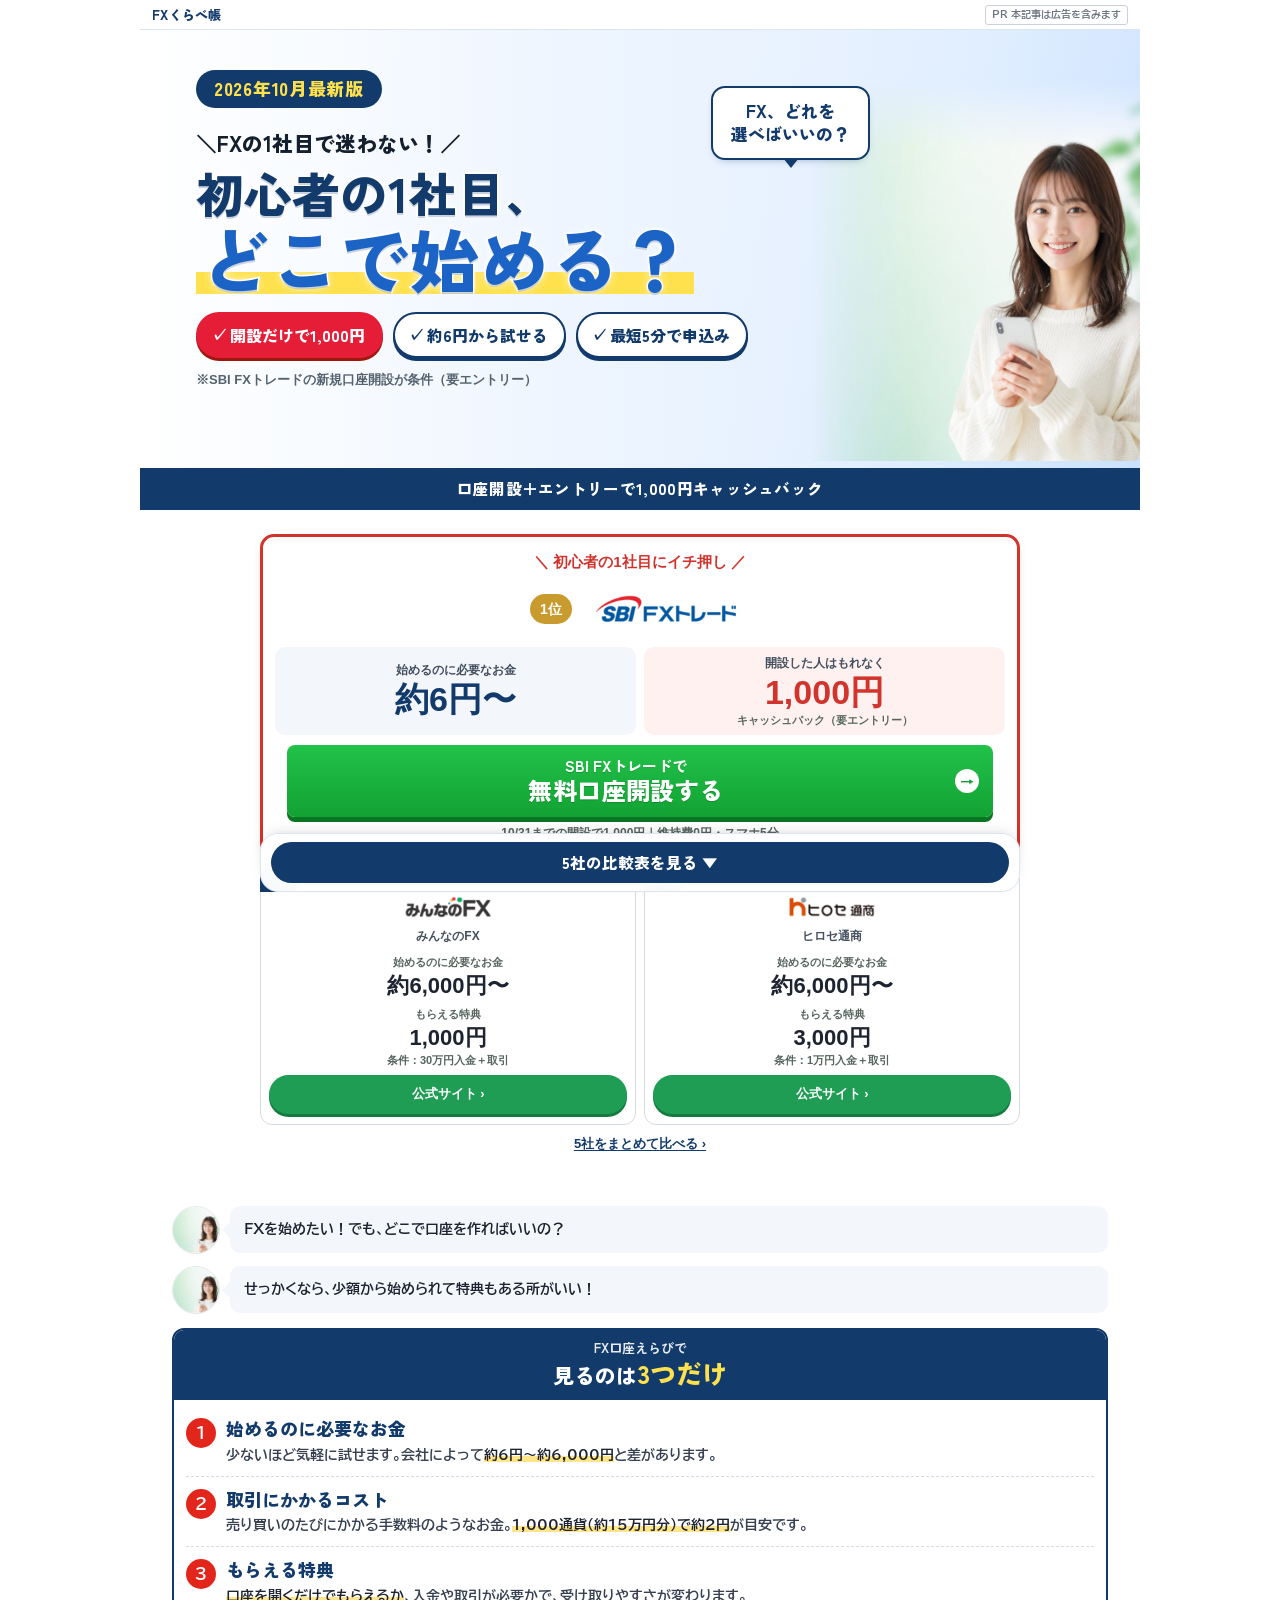
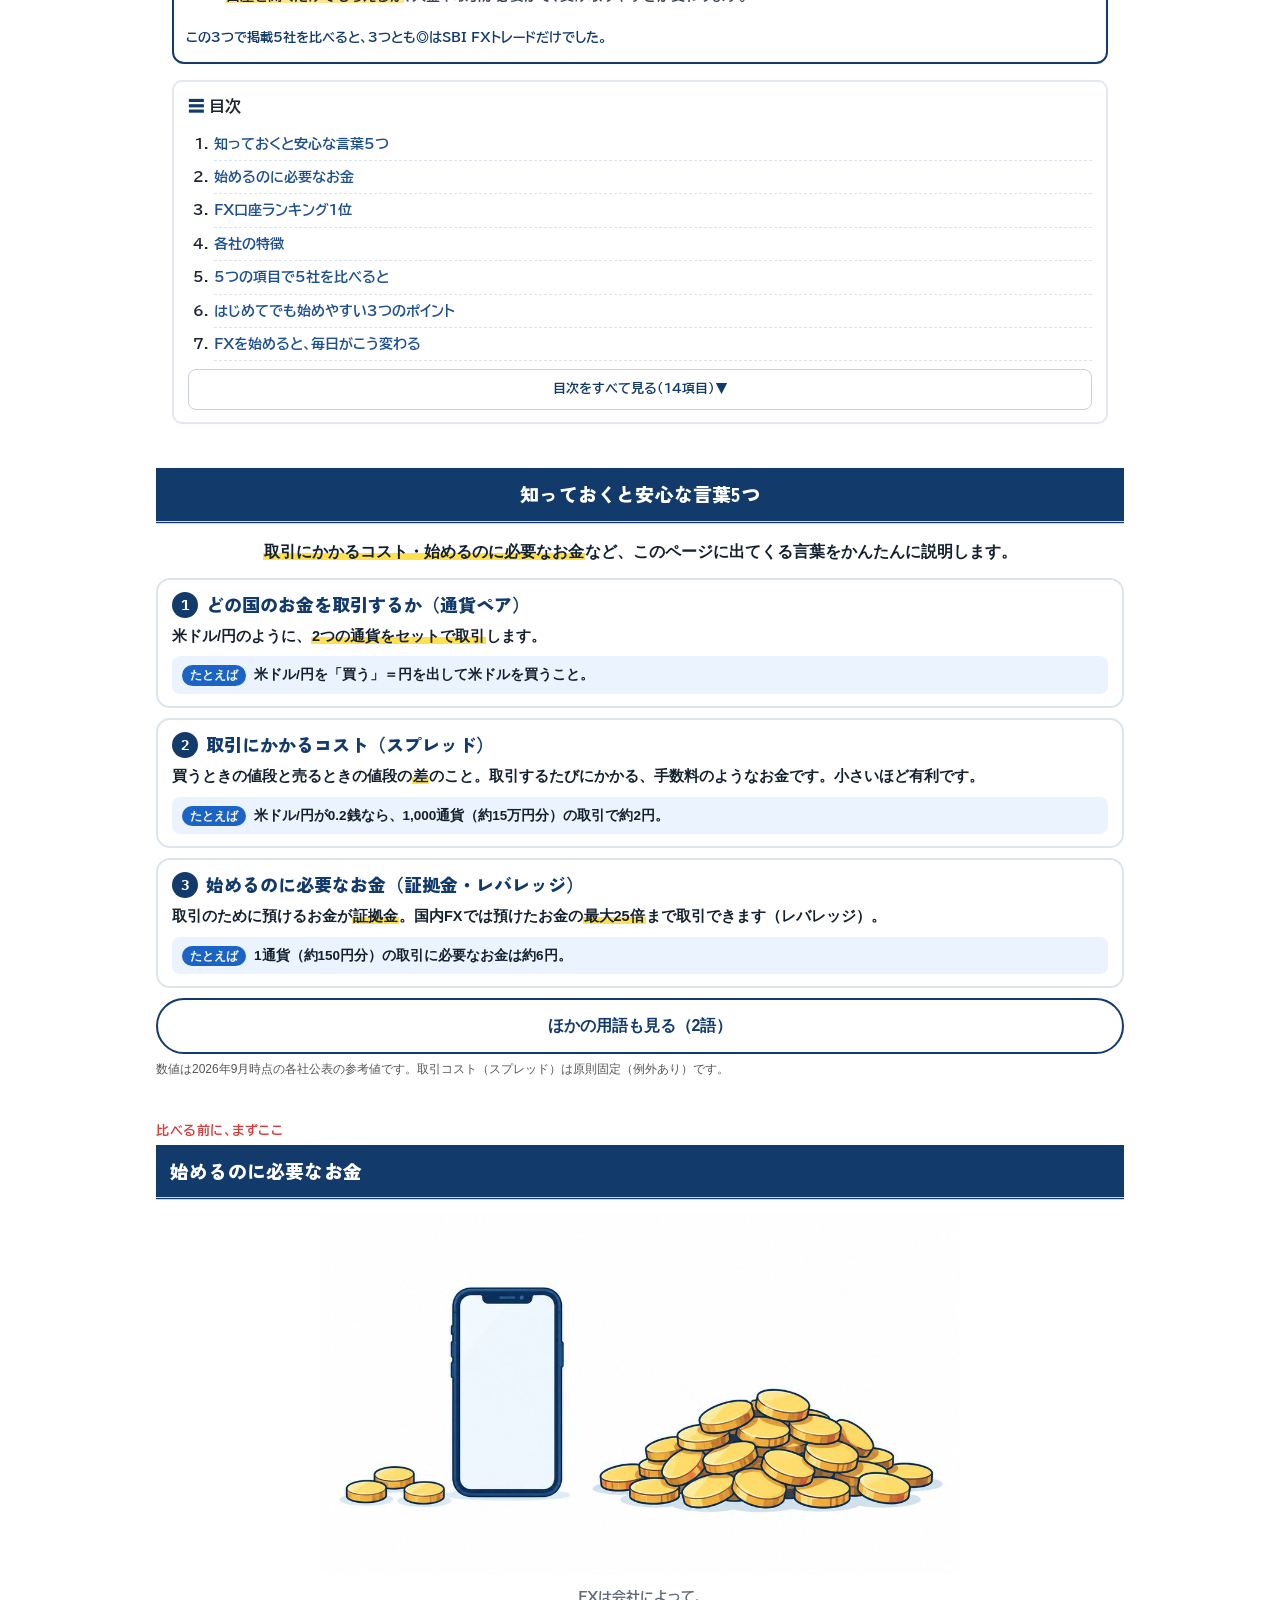
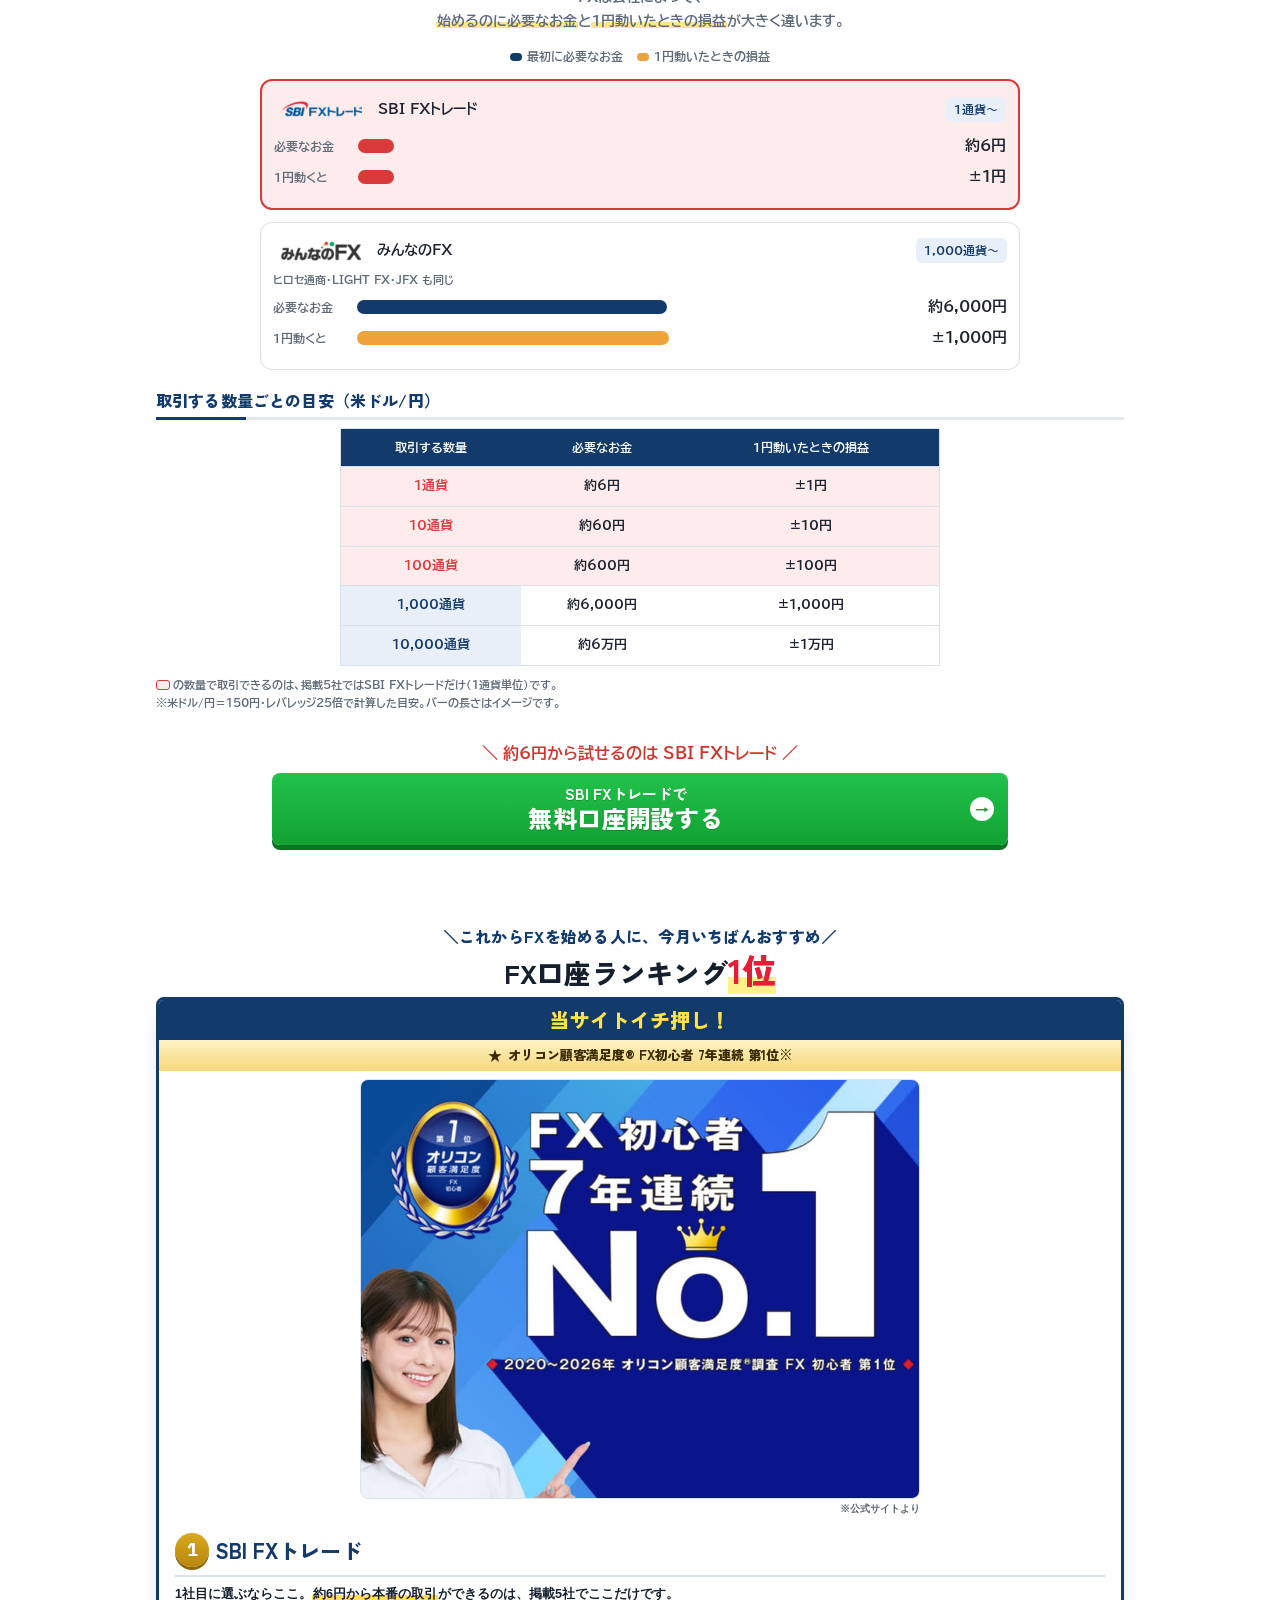
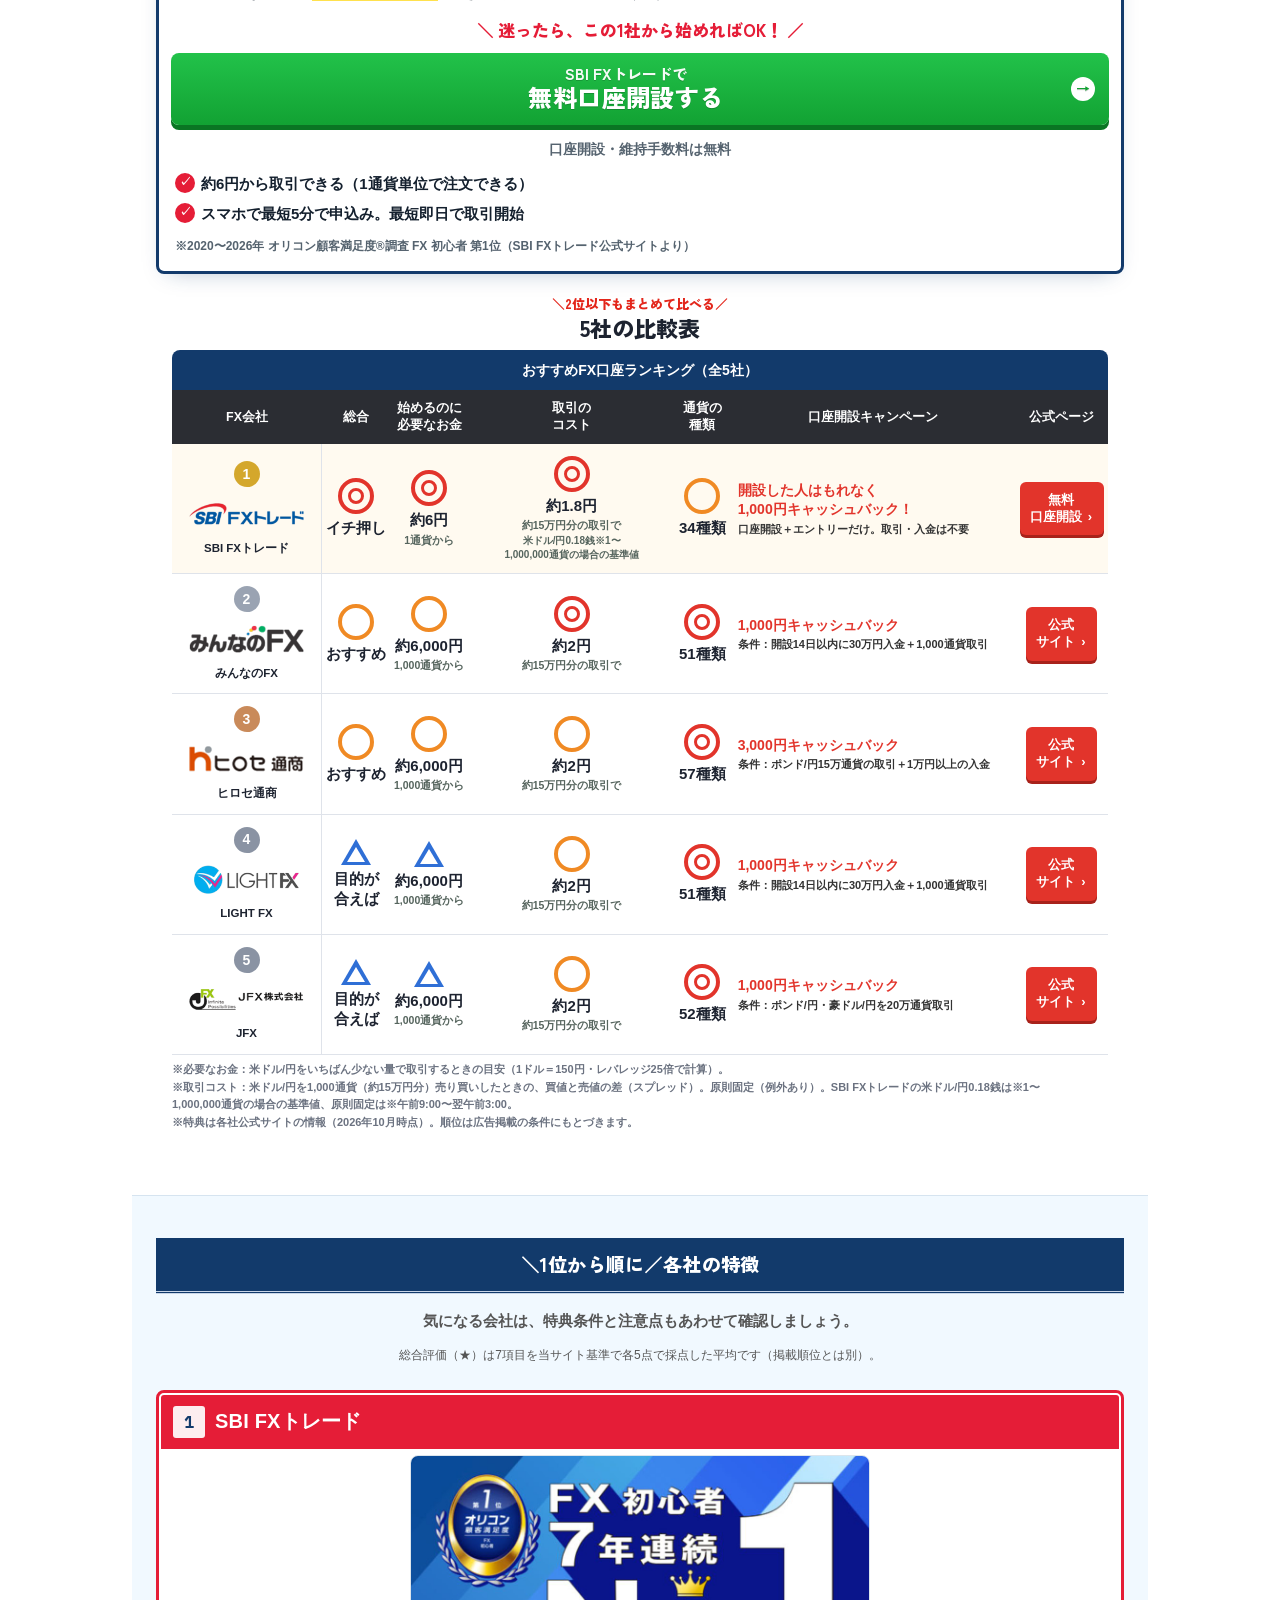
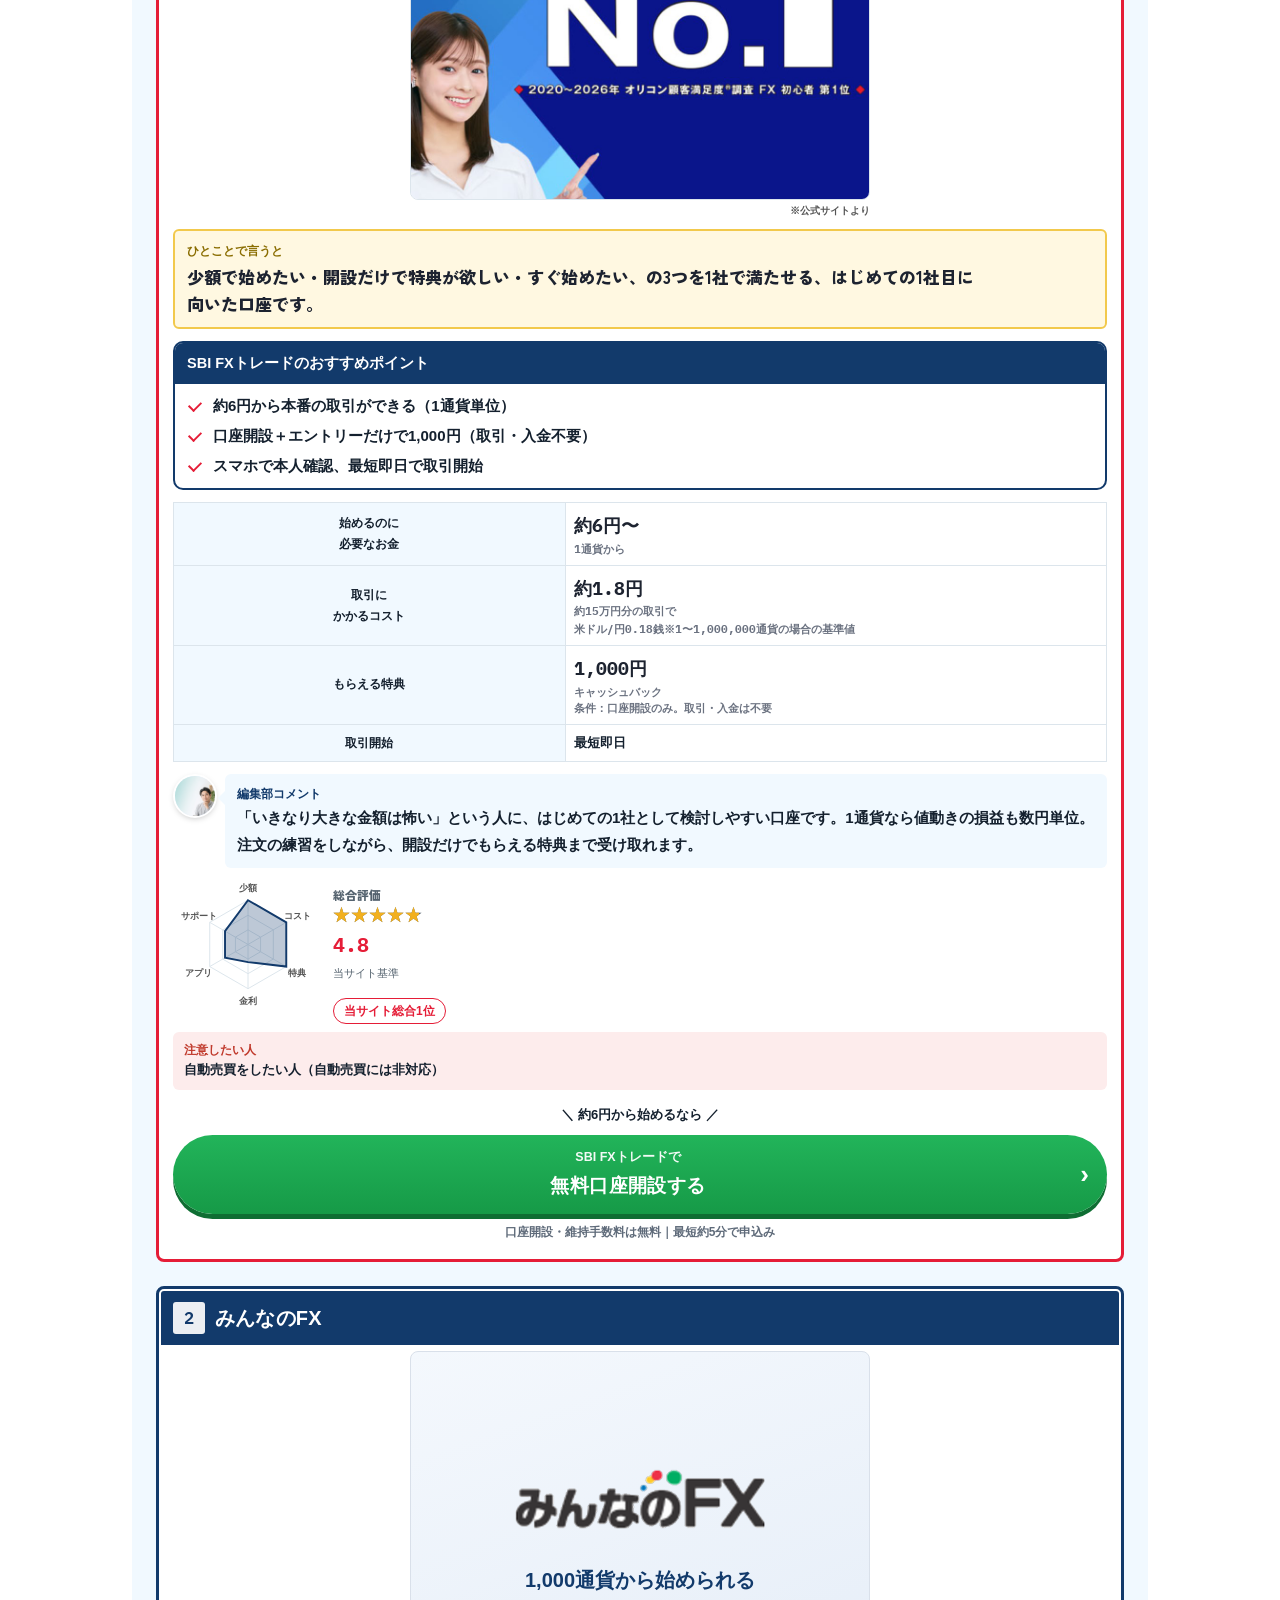
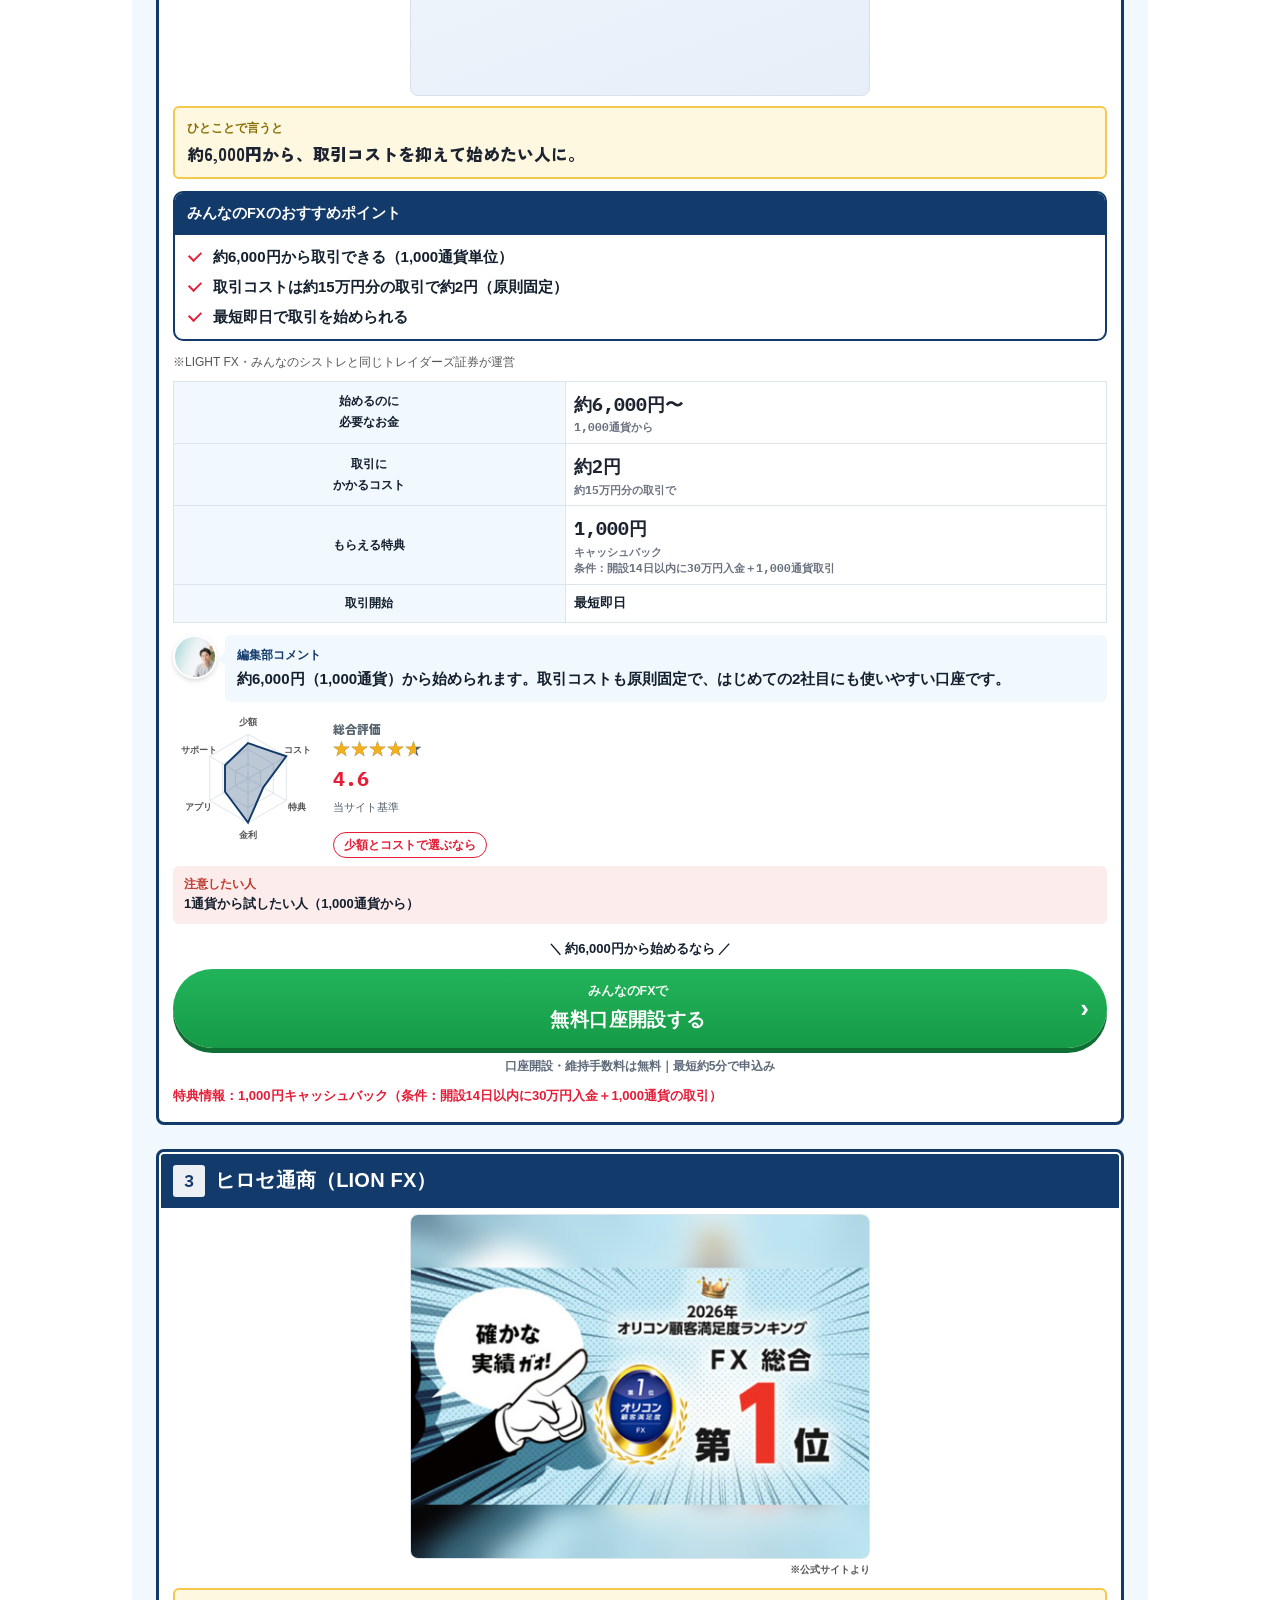
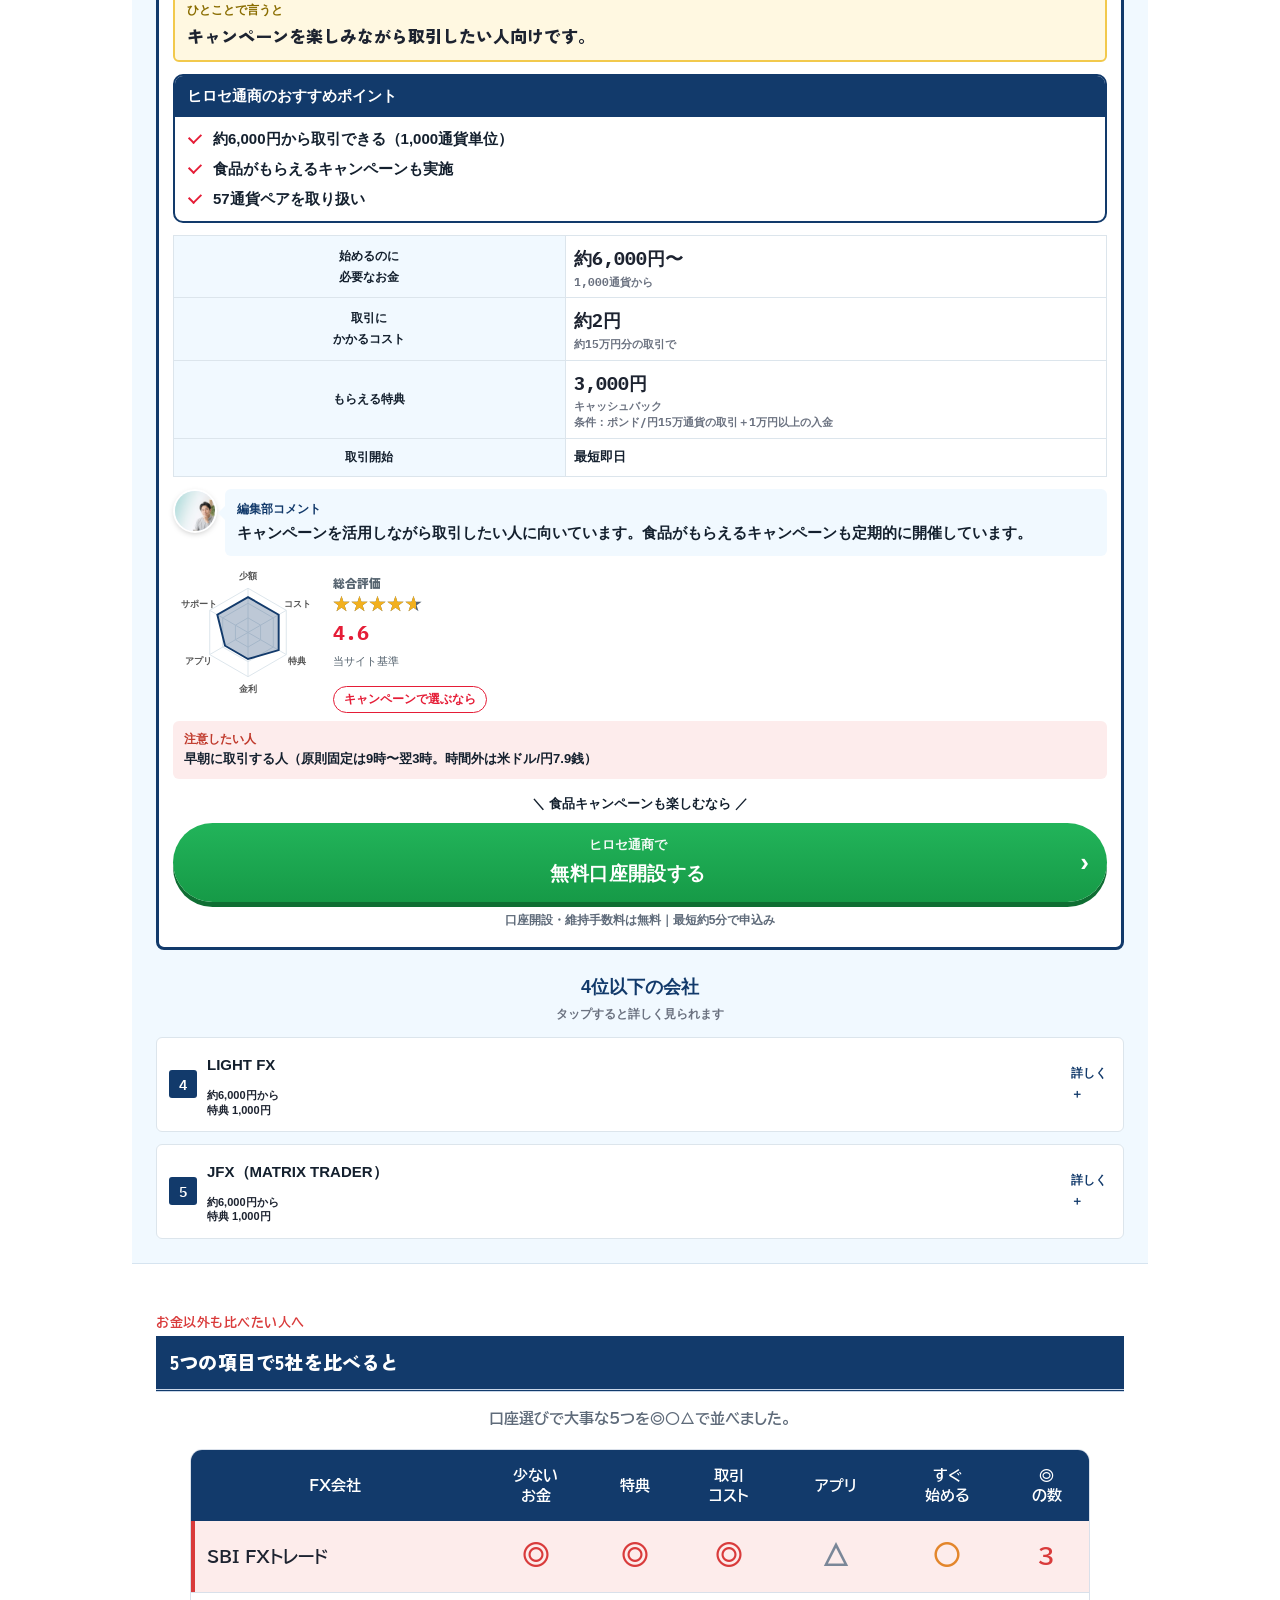
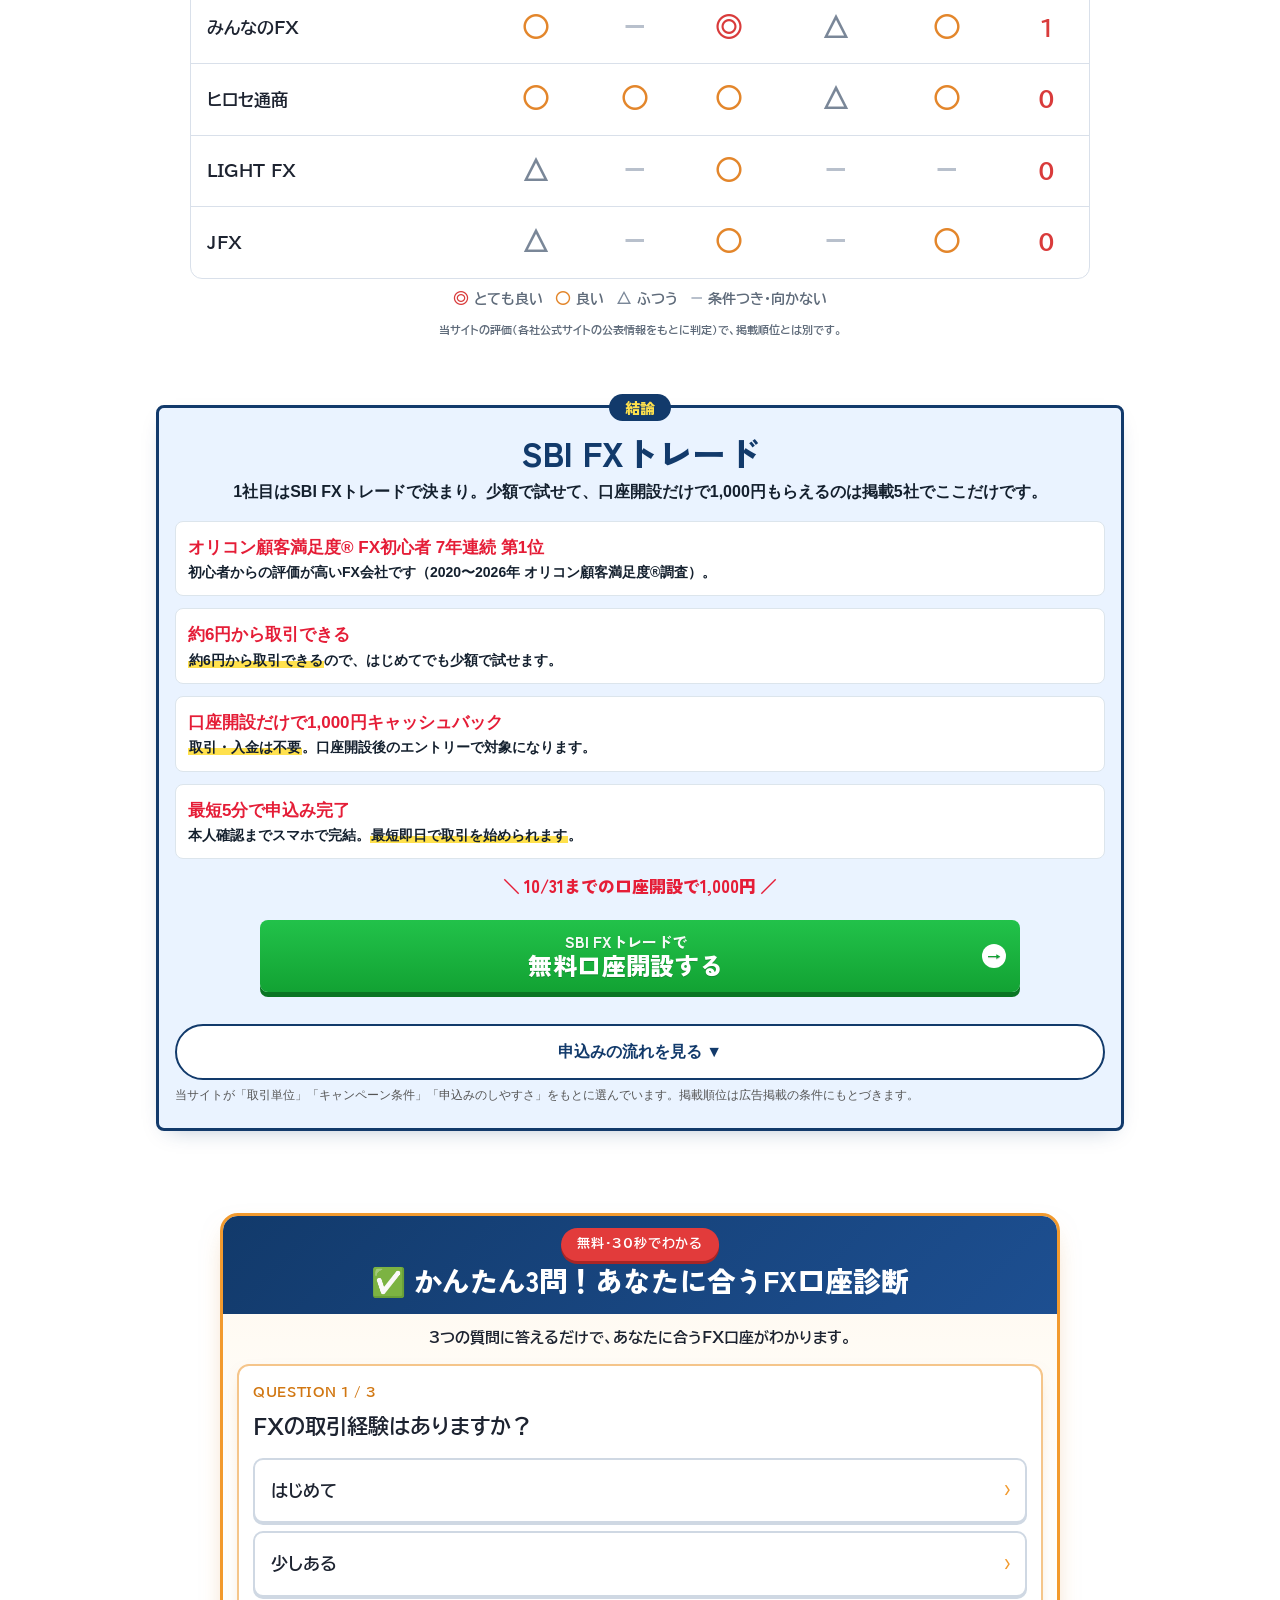
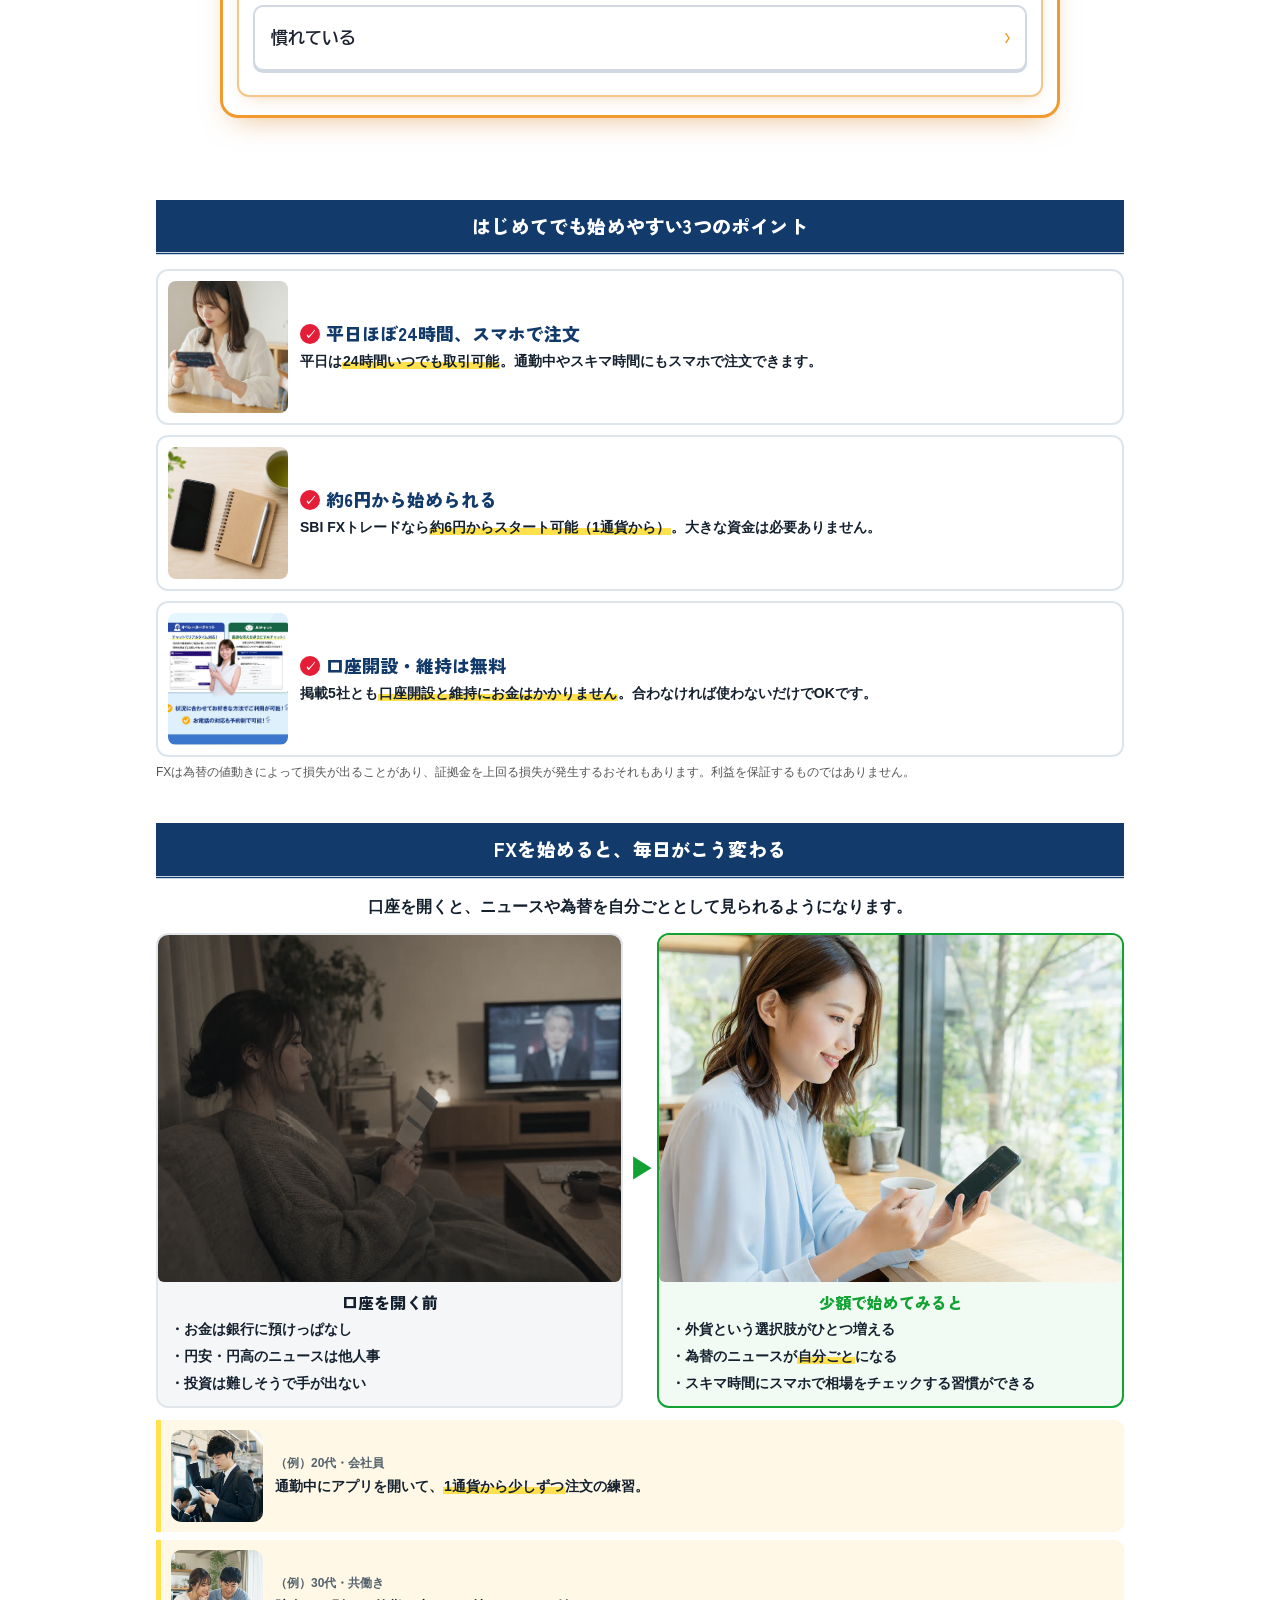
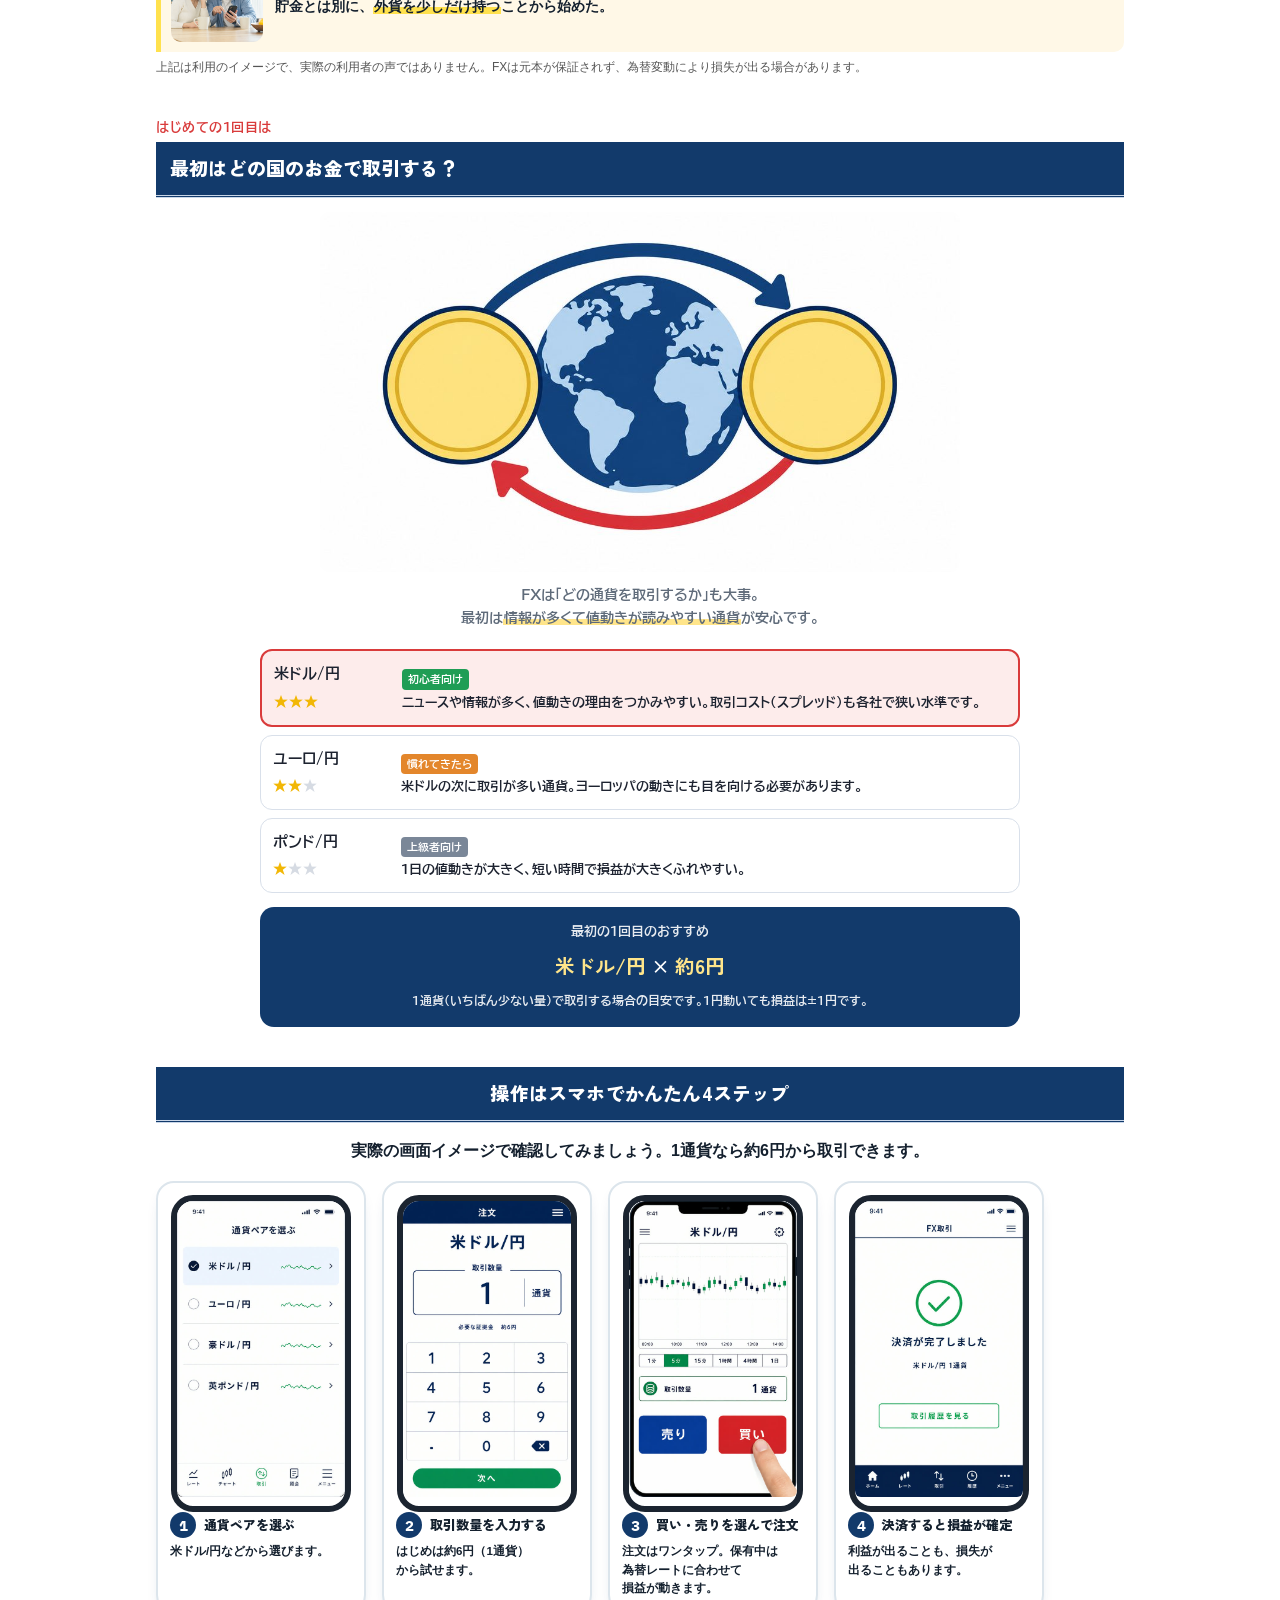
==== r-14252235/index.html @ 83e7b209 "比較表を◎○△＋値・赤い特典見出し・公式サイトボタンの横並びに／ページ下部に「あなたに合ったFX会社を探す」検索を追加 Co-Authored-By: Claude Opus 5.5 <noreply" ====
<!doctype html>
<html lang="ja" data-theme="light"><head>
<!-- Google Tag Manager -->
<script>(function(w,d,s,l,i){w[l]=w[l]||[];w[l].push({'gtm.start':
new Date().getTime(),event:'gtm.js'});var f=d.getElementsByTagName(s)[0],
j=d.createElement(s),dl=l!='dataLayer'?'&l='+l:'';j.async=true;j.src=
'https://www.googletagmanager.com/gtm.js?id='+i+dl;f.parentNode.insertBefore(j,f);
})(window,document,'script','dataLayer','GTM-5BLP3X5V');</script>
<!-- End Google Tag Manager -->

<meta charset="utf-8">
<meta name="color-scheme" content="light">
<meta name="viewport" content="width=device-width,initial-scale=1,viewport-fit=cover">
<meta name="robots" content="noindex,nofollow">
<link rel="canonical" href="https://fx-kurabecho.com/">
<meta property="og:url" content="https://fx-kurabecho.com/">
<meta property="og:type" content="article">
<meta property="og:site_name" content="FXくらべ帳">
<meta property="og:title" content="FX初心者おすすめ口座ランキング｜FXくらべ帳">
<meta property="og:image" content="https://fx-kurabecho.com/img/hero_compare.jpg">

<title>FX口座おすすめ比較｜少額から始めやすい口座を目的別に選ぶ</title>
<meta name="description" content="FX口座を、最小取引単位・スプレッド・もらえる特典・スワップで比較。3つの質問に答えると、合う口座がわかります。">
<link rel="preconnect" href="https://fonts.googleapis.com"><link rel="preconnect" href="https://fonts.gstatic.com" crossorigin>
<link rel="stylesheet" href="https://fonts.googleapis.com/css2?family=BIZ+UDPGothic:wght@400;700&family=Zen+Kaku+Gothic+New:wght@500;700;900&family=IBM+Plex+Mono:wght@500;600&display=swap">
<style>:root{
  --ground:#F3F6F4; --surface:#FFFFFF; --sunk:#E8EEEB;
  --ink:#15201B; --muted:#56655E; --rule:#D3DDD8;
  --accent:#0B6E4F; --accent-ink:#FFFFFF; --accent-soft:#DCEFE7;
  --cta:#F29A2E; --cta-ink:#1E1407; --cta-edge:#D17712;
  --caution:#A9432E; --caution-soft:#F7E6E1;
  --gold:#8A6A12; --gold-soft:#F6EDD2;
  --shadow:0 1px 0 rgba(21,32,27,.06),0 6px 18px -10px rgba(21,32,27,.25);
  --f-display:"Zen Kaku Gothic New","Hiragino Sans","Yu Gothic",sans-serif;
  --f-body:"BIZ UDPGothic","Hiragino Sans","Yu Gothic",Meiryo,sans-serif;
  --f-mono:"IBM Plex Mono",ui-monospace,Menlo,monospace;
}
@media (prefers-color-scheme: dark){
  :root:not([data-theme="light"]){
    --ground:#0E1512; --surface:#16201C; --sunk:#1D2925;
    --ink:#E4ECE8; --muted:#9AAAA3; --rule:#2A3833;
    --accent:#52C49C; --accent-ink:#0E1512; --accent-soft:#183329;
    --cta:#F4A547; --cta-ink:#1E1407; --cta-edge:#C9832C;
    --caution:#E88A72; --caution-soft:#3A221C;
    --gold:#E2C064; --gold-soft:#3A3120;
    --shadow:0 1px 0 rgba(0,0,0,.4),0 8px 20px -12px rgba(0,0,0,.7);
  }
}
:root[data-theme="dark"]{
  --ground:#0E1512; --surface:#16201C; --sunk:#1D2925;
  --ink:#E4ECE8; --muted:#9AAAA3; --rule:#2A3833;
  --accent:#52C49C; --accent-ink:#0E1512; --accent-soft:#183329;
  --cta:#F4A547; --cta-ink:#1E1407; --cta-edge:#C9832C;
  --caution:#E88A72; --caution-soft:#3A221C;
  --gold:#E2C064; --gold-soft:#3A3120;
  --shadow:0 1px 0 rgba(0,0,0,.4),0 8px 20px -12px rgba(0,0,0,.7);
}
/* 比較記事LP：最低限の骨格（レイアウトと可読性だけ。装飾は design.css） */
*{box-sizing:border-box}
html{scroll-behavior:smooth;scroll-padding-top:16px}
body{margin:0;background:var(--ground);color:var(--ink);font-family:var(--f-body);font-size:15px;line-height:1.8;padding:0 16px 96px}
.wrap{max-width:720px;margin-inline:auto}
h1,h2,h3{font-family:var(--f-display);line-height:1.35;margin:0;text-wrap:balance}
p{margin:.4em 0}
a{color:var(--accent)}
:focus-visible{outline:3px solid var(--accent);outline-offset:2px}
.num{font-family:var(--f-mono);font-variant-numeric:tabular-nums}
.fine{font-size:12px;color:var(--muted);line-height:1.6}
.sr{position:absolute;width:1px;height:1px;overflow:hidden;clip:rect(0 0 0 0)}
.sec{margin-top:40px}
.btn{display:flex;justify-content:center;align-items:center;gap:6px;min-height:48px;padding:10px 16px;border-radius:10px;background:var(--cta);color:var(--cta-ink);font-weight:700;text-decoration:none}
.btn.sub{background:var(--surface);color:var(--accent);border:2px solid var(--accent)}
.btn.xs{min-height:36px;padding:4px 10px;font-size:13px;white-space:nowrap}
.chip{min-height:40px;padding:6px 12px;border-radius:999px;border:1px solid var(--rule);background:var(--surface);color:var(--ink);font:inherit;cursor:pointer}
.chip[aria-pressed="true"]{background:var(--accent);color:var(--accent-ink);border-color:var(--accent)}
.chips,.filters,.seg{display:flex;flex-wrap:wrap;gap:8px}
.table-scroll{overflow-x:auto}
.cmp{border-collapse:collapse;min-width:640px;width:100%;font-size:13px}
.cmp th,.cmp td{padding:8px;border-bottom:1px solid var(--rule);text-align:left;vertical-align:top}
.chart{width:100%;height:auto;display:block}
.sticky-cta{position:fixed;left:0;right:0;bottom:0;padding:8px 16px;transform:translateY(110%);transition:transform .2s}
.sticky-cta.on{transform:none}
.result{display:grid;gap:12px}
@media (min-width:640px){.result{grid-template-columns:1fr 1fr}}
/* ---- 骨格：追加ブロック ---- */
img{max-width:100%;height:auto;display:block}
.shot{margin:12px 0}.shot figcaption{font-size:12px;color:var(--muted);margin-top:4px}
.shots{display:grid;gap:12px}
.benefits,.check-list,.reason-list{padding-left:1.2em}
.scenes,.review-list,.apply-steps{display:grid;gap:12px;padding:0;list-style:none}
.sample-badge{display:inline-block;font-size:12px;font-weight:700;color:#fff;background:#c0392b;padding:2px 8px;border-radius:4px}
.deadline b{color:var(--caution)}
/* 追従CTA：ゆらゆら（3.5秒ごとに小さく揺れる） */
.sticky-cta{z-index:30;background:var(--surface)}
.st-note{margin:0 0 4px;text-align:center;font-size:12px;font-weight:700}
@keyframes wobble{0%,72%,100%{transform:rotate(0)}76%{transform:rotate(-2deg) scale(1.02)}80%{transform:rotate(2deg) scale(1.02)}84%{transform:rotate(-1.5deg)}88%{transform:rotate(1deg)}92%{transform:rotate(0)}}
.btn.wobble{animation:wobble 3.5s ease-in-out infinite;transform-origin:center}
@media (prefers-reduced-motion:reduce){.btn.wobble{animation:none}}
/* 離脱防止ポップアップ */
.exit-pop{position:fixed;inset:0;z-index:50;display:grid;place-items:center;padding:16px;background:rgba(0,0,0,.55)}
.exit-pop[hidden]{display:none}
.ep-card{position:relative;max-width:360px;width:100%;background:var(--surface);border-radius:14px;padding:22px 18px 14px;display:grid;gap:10px;text-align:center}
.ep-x{position:absolute;top:6px;right:8px;width:44px;height:44px;border:0;background:none;font-size:22px;color:var(--muted);cursor:pointer}
.ep-close{border:0;background:none;color:var(--muted);text-decoration:underline;min-height:44px;cursor:pointer;font:inherit}
body.pop-open{overflow:hidden}
/* =====================================================================
   FXくらべ帳 比較記事LP デザイン v4（2026-09-18 全面整理）
   コンセプト：為替の取引帳（ledger）。深い緑＝信頼、オレンジ＝行動、
   数字は等幅で桁を揃え、罫線と面の差で情報の強弱をつける。
   ・色はトークン経由のみ（ダークモード対応）
   ・装飾は「1位カード」「結論」「CTA」に集中させ、他は静かに
   ・リスク表示の大きさは compliance.css（最後に読み込み）が担保
   ===================================================================== */

/* ---------- 追加トークン ---------- */
:root{
  --hot:#C8402B; --hot-soft:#FCEBE6; --hot-ink:#FFFFFF;
  --marker:#FFE7A3; --gold-mark:#FFE7A3;
  --band:#F7FAF8; --band-line:#E4EDE8;
  --medal1:#B08A2E; --medal2:#8C9A94; --medal3:#B07A4E;
  --banner-a:#0E7A57; --banner-b:#08452F; --banner-ink:#FFFFFF;
  --sh-sm:0 1px 2px rgba(21,32,27,.06);
  --sh-md:0 2px 4px rgba(21,32,27,.06),0 8px 20px -12px rgba(21,32,27,.28);
  --sh-lg:0 8px 30px -14px rgba(21,32,27,.45);
  --t-xs:11px; --t-sm:12.5px; --t-md:14px; --t-base:15px; --t-lg:17px; --t-xl:20px; --t-2xl:24px; --t-3xl:31px;
  --s1:4px; --s2:8px; --s3:12px; --s4:16px; --s5:24px; --s6:40px;
  --r1:8px; --r2:12px; --r3:16px; --r-pill:999px;
}
@media (prefers-color-scheme: dark){:root:not([data-theme="light"]){
  --hot:#F08268; --hot-soft:#3A221C; --hot-ink:#161616;
  --marker:#6E5714; --gold-mark:#6E5714;
  --band:#131C18; --band-line:#22302B;
  --medal1:#D9B55B; --medal2:#9DACA5; --medal3:#C08A5E;
  --banner-a:#12805C; --banner-b:#072E20;
  --sh-sm:0 1px 2px rgba(0,0,0,.5);
  --sh-md:0 2px 4px rgba(0,0,0,.4),0 8px 20px -12px rgba(0,0,0,.8);
  --sh-lg:0 8px 30px -14px rgba(0,0,0,.9);
}}
:root[data-theme="dark"]{
  --hot:#F08268; --hot-soft:#3A221C; --hot-ink:#161616;
  --marker:#6E5714; --gold-mark:#6E5714;
  --band:#131C18; --band-line:#22302B;
  --medal1:#D9B55B; --medal2:#9DACA5; --medal3:#C08A5E;
  --banner-a:#12805C; --banner-b:#072E20;
}

/* ---------- 土台 ---------- */
body{
  padding-inline:var(--s4);
  background:var(--ground);
  font-size:var(--t-base);
  line-height:1.8;
  -webkit-text-size-adjust:100%;
}
.wrap{max-width:720px}
p{margin:.35em 0}
a{color:var(--accent);text-underline-offset:2px}
button,a{-webkit-tap-highlight-color:transparent}
:focus-visible{outline:3px solid var(--accent);outline-offset:2px;border-radius:4px}
.num{font-family:var(--f-mono);font-variant-numeric:tabular-nums;letter-spacing:-.01em}
.fine{font-size:var(--t-xs);line-height:1.65;color:var(--muted);margin:.5em 0}
.fine.center{text-align:center}
.center{text-align:center}
.sr{position:absolute;width:1px;height:1px;overflow:hidden;clip:rect(0 0 0 0)}
.sec{margin-top:var(--s6);scroll-margin-top:var(--s3)}
img{border-radius:var(--r1)}

/* 見出し */
.sec-h{
  display:flex;align-items:center;gap:var(--s2);
  font-size:var(--t-xl);font-weight:900;line-height:1.4;margin-bottom:var(--s3);
}
.sec-h.center{display:block;text-align:center;font-size:var(--t-xl);line-height:1.5}
.sec-h.center em{font-style:normal;background:linear-gradient(transparent 58%,var(--marker) 58%);padding-inline:2px}
.tag{
  flex:none;font-size:var(--t-xs);font-weight:900;letter-spacing:.04em;
  background:var(--accent);color:var(--accent-ink);border-radius:var(--r1);padding:3px 8px;
}
.sec-lead{margin:0 0 var(--s3);font-size:var(--t-md);color:var(--muted);line-height:1.75}
.sec-lead.center{text-align:center}

/* ---------- ボタン ---------- */
.btn{
  display:flex;align-items:center;justify-content:center;gap:6px;
  min-height:54px;padding:12px var(--s4);border-radius:var(--r2);
  background:linear-gradient(180deg,color-mix(in srgb,var(--cta) 92%,#fff),var(--cta));
  color:var(--cta-ink);font-family:var(--f-display);font-weight:900;font-size:16px;
  text-decoration:none;box-shadow:0 3px 0 var(--cta-edge),var(--sh-sm);
  transition:transform .12s ease,box-shadow .12s ease;
}
.btn:active{transform:translateY(3px);box-shadow:0 0 0 var(--cta-edge)}
.btn .arrow{font-family:var(--f-mono)}
.btn.sub{background:var(--surface);color:var(--accent);border:2px solid var(--accent);box-shadow:none;min-height:46px;font-size:var(--t-md)}
.btn.sm{min-height:44px;font-size:13px;padding-inline:var(--s2)}
.btn.xs{min-height:38px;font-size:12.5px;padding:4px 10px;white-space:nowrap;border-radius:var(--r1);box-shadow:0 2px 0 var(--cta-edge)}
.btn.big{min-height:58px;font-size:17px}
.micro{margin:var(--s3) 0 6px;text-align:center;font-size:13px;font-weight:700}
.cta-block{margin-top:var(--s5);padding:var(--s3);border-radius:var(--r2);background:var(--gold-soft)}
.cta-block .micro{margin-top:0}
.cta-row{margin-top:var(--s3)}
@keyframes wobble{0%,72%,100%{transform:rotate(0)}76%{transform:rotate(-2deg) scale(1.02)}80%{transform:rotate(2deg) scale(1.02)}84%{transform:rotate(-1.4deg)}88%{transform:rotate(.8deg)}92%{transform:rotate(0)}}
.wobble{animation:wobble 3.6s ease-in-out infinite;transform-origin:center}
@media (prefers-reduced-motion:reduce){.wobble{animation:none}.btn{transition:none}}

/* チェックリスト */
.checks,.check-list,.reason-list,.tp-points{list-style:none;margin:var(--s2) 0;padding:0;display:grid;gap:6px}
.checks li,.reason-list li,.tp-points li{position:relative;padding-left:26px;font-size:var(--t-md);line-height:1.6;font-weight:700}
.checks li::before,.reason-list li::before,.tp-points li::before{
  content:"";position:absolute;left:2px;top:.42em;width:10px;height:6px;
  border-left:2.5px solid var(--hot);border-bottom:2.5px solid var(--hot);transform:rotate(-45deg);
}
.tp-points li{font-weight:400;font-size:13px}
.tp-points li::before{border-color:var(--accent)}
.check-list li{
  position:relative;padding:10px 12px 10px 36px;background:var(--surface);
  border:1px solid var(--rule);border-radius:var(--r1);font-size:var(--t-md);font-weight:400;
}
.check-list li::before{content:"";position:absolute;left:14px;top:18px;width:10px;height:6px;border-left:2.5px solid var(--accent);border-bottom:2.5px solid var(--accent);transform:rotate(-45deg)}

/* ---------- ヘッダーとヒーロー ---------- */
.art-head{display:flex;justify-content:space-between;align-items:center;gap:var(--s3);padding:10px 0 8px}
.brand{font-family:var(--f-display);font-size:18px;font-weight:900;color:var(--accent);white-space:nowrap}
.pr-line{display:flex;align-items:center;justify-content:flex-end;gap:6px;color:var(--muted);font-size:var(--t-sm);line-height:1.4;text-align:right}
.pr{display:inline-flex;align-items:center;min-height:20px;padding:0 6px;border:1px solid var(--rule);border-radius:4px;color:var(--muted);font-family:var(--f-mono);font-size:10px;font-weight:600;line-height:1}
.preview-bar{background:var(--gold-soft);color:var(--ink);font-size:var(--t-sm);line-height:1.5;padding:6px var(--s4);margin-inline:calc(var(--s4) * -1);text-align:center}
.preview-bar a{font-weight:700}

.hero-banner{
  margin:var(--s2) calc(var(--s4) * -1) 0;padding:var(--s5) var(--s4) var(--s4);
  color:var(--banner-ink);text-align:center;position:relative;overflow:hidden;isolation:isolate;
  background:
    repeating-linear-gradient(115deg,rgba(255,255,255,.05) 0 2px,transparent 2px 9px),
    radial-gradient(120% 90% at 78% 6%,rgba(255,255,255,.14),transparent 60%),
    linear-gradient(158deg,var(--banner-a),var(--banner-b));
}
.hero-banner::after{content:"";position:absolute;inset:auto -30px -60px auto;width:190px;height:190px;border-radius:50%;background:rgba(255,255,255,.06);z-index:-1}
.hb-ribbon{display:inline-block;margin:0;background:var(--marker);color:#1E1407;font-family:var(--f-display);font-weight:900;font-size:13px;padding:3px 14px;border-radius:var(--r-pill)}
.hb-sub{margin:10px 0 2px;font-weight:700;font-size:var(--t-md)}
.hb-title{margin:0;font-family:var(--f-display);font-weight:900;font-size:var(--t-3xl);line-height:1.22;letter-spacing:.01em;text-shadow:0 2px 0 rgba(0,0,0,.18)}
.hb-badges{list-style:none;margin:var(--s3) 0 0;padding:0;display:flex;justify-content:center;gap:6px;flex-wrap:wrap}
.hb-badges li{font-size:var(--t-sm);font-weight:700;background:rgba(255,255,255,.14);border:1px solid rgba(255,255,255,.34);border-radius:6px;padding:3px 9px}
.hb-badges li::before{content:"☑ "}

.fv{display:grid;gap:10px;padding:var(--s3) 0 var(--s1)}
.fv h1{font-size:23px;font-weight:900;line-height:1.4}
.fv .fv-h{font-size:19px;font-weight:900;line-height:1.45;margin:0}
.fv h1 em,.fv .fv-h em{font-style:normal;background:linear-gradient(transparent 60%,var(--gold-mark) 60%);padding-inline:2px}
.fv .lead{margin:0;font-size:var(--t-md);color:var(--muted);line-height:1.75}
.eyebrow{margin:0;color:var(--accent);font-size:var(--t-sm);font-weight:700}
.byline{display:flex;flex-wrap:wrap;gap:10px;font-size:var(--t-xs);color:var(--muted)}
.lead{font-size:var(--t-md)}
.benefits{list-style:none;margin:0;padding:0;display:flex;flex-wrap:wrap;gap:6px}
.benefits li{font-size:var(--t-sm);font-weight:700;background:var(--accent-soft);color:var(--accent);border-radius:var(--r1);padding:4px 9px}
.more-link{justify-self:center;display:inline-flex;align-items:center;min-height:44px;padding:8px 14px;font-size:13px;font-weight:700;text-decoration:none;border-bottom:2px solid var(--accent-soft)}

/* 数字3つ */
.facts{display:grid;grid-template-columns:repeat(3,minmax(0,1fr));margin:0;border:1px solid var(--rule);border-radius:var(--r1);overflow:hidden;background:var(--surface)}
.facts div{padding:7px 8px;display:grid;gap:1px;min-width:0}
.facts div + div{border-left:1px solid var(--rule)}
.facts dt{font-size:var(--t-xs);color:var(--muted)}
.facts dd{margin:0;font-family:var(--f-mono);font-size:var(--t-base);font-weight:600;font-variant-numeric:tabular-nums;white-space:nowrap;overflow:hidden;text-overflow:ellipsis}
.deadline{display:flex;justify-content:space-between;align-items:center;gap:var(--s2);margin:0;font-size:var(--t-sm);padding:7px 10px;border-radius:var(--r1);background:var(--hot-soft)}
.deadline b{color:var(--hot);font-size:13px}
.deadline b .num{font-size:18px;margin-inline:3px}

/* FV-B：TOP3 */
.top3{list-style:none;margin:2px 0 0;padding:0;display:grid}
.t3{display:grid;gap:7px;padding:var(--s3) 2px;border-top:1px solid var(--rule)}
.t3.is-first{padding:var(--s3);border:2px solid var(--accent);border-radius:var(--r2);background:var(--surface);box-shadow:var(--sh-md)}
.t3.is-first + .t3{border-top:0}
.t3.is-first .facts{background:var(--accent-soft);border-color:transparent}
.t3.is-first .facts div + div{border-left-color:color-mix(in srgb,var(--accent) 22%,transparent)}
.t3-head{display:flex;align-items:center;gap:var(--s2)}
.medal{flex:none;width:28px;height:28px;border-radius:50%;display:grid;place-items:center;font-family:var(--f-mono);font-size:14px;font-weight:600;color:#fff;background:var(--medal2)}
.t3:nth-child(1) .medal{background:var(--medal1)}
.t3:nth-child(3) .medal{background:var(--medal3)}
.t3-name{margin:0;font-family:var(--f-display);font-weight:900;font-size:18px}
.t3-badge{margin-left:auto;font-size:var(--t-xs);font-weight:700;color:var(--accent);border:1px solid var(--accent);border-radius:var(--r-pill);padding:2px 9px;white-space:nowrap}
.t3-why{margin:0;font-size:13px;line-height:1.55}
.t3:not(.is-first) .t3-why{color:var(--muted)}
.t3:not(.is-first) .facts dd{font-size:var(--t-md)}

/* 目的から選ぶ（FV下のリンク） */
.role-links{background:var(--surface);border:1px solid var(--rule);border-radius:var(--r2);padding:10px}
.rl-t{margin:0 0 6px;font-weight:900;font-size:13px;text-align:center}
.rl{display:grid;grid-template-columns:repeat(auto-fit,minmax(104px,1fr));gap:6px}
.rl a{display:grid;align-content:center;min-height:46px;padding:6px 4px;text-align:center;text-decoration:none;color:var(--ink);background:var(--accent-soft);border-radius:var(--r1);font-size:var(--t-sm);font-weight:900;line-height:1.35}
.rl a small{font-size:10px;font-weight:700;color:var(--muted)}

/* FV-A：役割タブ */
.tabs-card{background:var(--surface);border:1px solid var(--rule);border-radius:var(--r2);padding:var(--s3);display:grid;gap:10px;box-shadow:var(--sh-md)}
.tabs-label{margin:0;font-size:13px;font-weight:900}
.tabs{display:grid;grid-template-columns:repeat(5,minmax(0,1fr));gap:3px;padding:3px;background:var(--sunk);border-radius:var(--r1)}
.tab{min-height:46px;border:0;border-radius:6px;background:transparent;color:var(--muted);font:700 12px/1.25 var(--f-body);cursor:pointer;padding:2px}
.tab[aria-selected="true"]{background:var(--surface);color:var(--accent);box-shadow:var(--sh-sm)}
.tab-panel{display:grid;gap:var(--s2)}
.tp-head{margin:0;font-family:var(--f-display);font-size:19px;font-weight:900;color:var(--accent);line-height:1.35}
.tp-co{margin:0;font-size:13px;font-weight:700}

/* FV-C：道のり＋結論カード */
.road{list-style:none;margin:var(--s1) 0;padding:0;display:grid;grid-template-columns:repeat(3,minmax(0,1fr));gap:6px;position:relative}
.road::before{content:"";position:absolute;top:16px;left:16.6%;right:16.6%;height:2px;background:var(--accent-soft)}
.road li{position:relative;display:grid;justify-items:center;text-align:center;gap:2px}
.road-no{width:34px;height:34px;border-radius:50%;display:grid;place-items:center;background:var(--accent);color:var(--accent-ink);font-family:var(--f-mono);font-weight:600;font-size:15px;box-shadow:0 0 0 5px var(--ground)}
.road-t{margin:5px 0 0;font-size:13px;font-weight:700;line-height:1.35}
.road-d{margin:0;font-size:var(--t-xs);color:var(--muted)}
.pick,.conclusion{background:var(--surface);border:1px solid var(--rule);border-radius:var(--r3);padding:var(--s3);display:grid;gap:var(--s2);box-shadow:var(--sh-md)}
.pick-label,.c-label{margin:0;justify-self:start;font-size:var(--t-xs);font-weight:900;color:var(--accent);background:var(--accent-soft);border-radius:var(--r-pill);padding:3px 11px}
.pick-name,.c-text{margin:0;font-family:var(--f-display);font-size:var(--t-xl);font-weight:900;line-height:1.4}
.pick-why{margin:0;font-size:var(--t-md);line-height:1.7}
.c-facts{display:flex;flex-wrap:wrap;gap:6px}
.c-facts span{font-size:var(--t-sm);background:var(--sunk);border-radius:var(--r1);padding:4px 8px}
.c-facts b{font-family:var(--f-mono)}

/* ---------- 共通カード群 ---------- */
.dual-grid{display:grid;grid-template-columns:1fr 1fr;gap:var(--s2);margin-top:var(--s3);align-items:start}
.dual-grid.n5 .dual-card:last-child,.dual-grid.n1{grid-column:1 / -1}
.dual-grid.n1{grid-template-columns:1fr;max-width:340px;margin-inline:auto}
.dual-card{background:var(--surface);border:2px solid var(--accent);border-radius:var(--r2);padding:10px var(--s2) var(--s3);display:grid;gap:6px;align-content:start;box-shadow:var(--sh-sm)}
.dual-head{margin:-10px calc(var(--s2) * -1) 0;padding:7px 6px;background:var(--accent);color:var(--accent-ink);font-weight:900;font-size:var(--t-sm);text-align:center;border-radius:10px 10px 0 0;line-height:1.35}
.dual-name{margin:0;font-weight:900;text-align:center}
.dual-card .checks li{font-size:var(--t-sm);padding-left:20px;line-height:1.5}
.dual-card .checks li::before{left:0;width:8px;height:5px}
.more{font-size:var(--t-sm);text-align:center;font-weight:700}
.banner{margin:6px 0;display:grid;gap:2px}
.banner img{width:100%;max-height:300px;object-fit:cover;object-position:top center;border:1px solid var(--rule)}
.banner.sm img{max-height:120px}
.banner figcaption{font-size:10px;color:var(--muted);text-align:right}
.banner-text{background:linear-gradient(150deg,var(--accent-soft),var(--surface));border:1px solid var(--rule);border-radius:var(--r1);padding:var(--s4) var(--s3);text-align:center}
.bt-name{margin:0;font-family:var(--f-display);font-weight:900;font-size:var(--t-2xl);color:var(--accent)}

/* 選び方（アコーディオン）→結論 */
.acc{display:grid;gap:var(--s2);margin-top:var(--s3)}
.acc-item{background:var(--surface);border:1px solid var(--rule);border-radius:var(--r2)}
.acc-item summary{list-style:none;cursor:pointer;padding:12px 44px 12px var(--s3);font-weight:700;position:relative;display:flex;gap:var(--s2);align-items:center;min-height:52px}
.acc-item summary::-webkit-details-marker{display:none}
.acc-item summary::after{content:"＋";position:absolute;right:12px;width:26px;height:26px;border-radius:50%;background:var(--accent);color:var(--accent-ink);display:grid;place-items:center;font-size:14px}
.acc-item[open] summary::after{content:"－"}
.acc-no{flex:none;font-size:var(--t-xs);font-weight:900;color:var(--accent-ink);background:var(--accent);border-radius:5px;padding:2px 7px}
.acc-item p{margin:0;padding:0 var(--s3) var(--s3);font-size:var(--t-md)}
.conclude{margin-top:var(--s3);text-align:center;background:var(--accent-soft);border-radius:var(--r2);padding:var(--s3)}
.c-lead{margin:0;font-weight:700;font-size:var(--t-md)}
.c-name{margin:2px 0 10px;font-family:var(--f-display);font-weight:900;font-size:var(--t-2xl);color:var(--hot)}
.c-name span{color:var(--ink);font-size:var(--t-lg);margin-left:4px}

/* ---------- 比較表 ---------- */
.filters{display:flex;flex-wrap:wrap;gap:6px;align-items:center;margin-bottom:var(--s2)}
.f-label{font-size:var(--t-sm);font-weight:700;color:var(--muted)}
.f-count{margin-left:auto;font-size:var(--t-sm);font-weight:700;color:var(--accent)}
.chip{min-height:40px;padding:6px 13px;border-radius:var(--r-pill);border:1px solid var(--rule);background:var(--surface);color:var(--ink);font:700 13px/1.3 var(--f-body);cursor:pointer}
.chip[aria-pressed="true"]{background:var(--accent);color:var(--accent-ink);border-color:var(--accent)}
.chip.sm{min-height:36px;font-size:12.5px;padding:4px 11px}
.table-scroll{overflow-x:auto;border-radius:var(--r2);border:1px solid var(--rule);background:var(--surface);-webkit-overflow-scrolling:touch}
.cmp,.camp-table{border-collapse:separate;border-spacing:0;width:100%;min-width:620px;font-size:var(--t-sm);background:var(--surface)}
.cmp th,.cmp td,.camp-table th,.camp-table td{padding:9px 10px;border-bottom:1px solid var(--rule);text-align:left;vertical-align:middle}
.cmp thead th,.camp-table thead th{position:sticky;top:0;z-index:2;background:var(--accent);color:var(--accent-ink);font-size:var(--t-xs);font-weight:700;white-space:nowrap;border-bottom:0}
.cmp th[scope=row],.camp-table tbody th{position:sticky;left:0;z-index:1;background:var(--surface);font-weight:900;min-width:116px;box-shadow:1px 0 0 var(--rule)}
.cmp tbody tr:nth-child(even) th[scope=row],.cmp tbody tr:nth-child(even) td{background:var(--band)}
.cmp tr.top th[scope=row],.cmp tr.top td{background:var(--accent-soft)}
.cmp td{white-space:nowrap}
.cmp td.cond{white-space:normal;min-width:190px;font-size:12px;line-height:1.5;color:var(--muted)}
.cmp td.hot{color:var(--hot);font-weight:900;font-size:var(--t-md)}
.cmp .na{color:var(--muted)}
.rank{display:inline-grid;place-items:center;width:22px;height:22px;margin-right:5px;border-radius:5px;background:var(--accent);color:var(--accent-ink);font-family:var(--f-mono);font-size:12px;font-weight:600}
.cmp tr.top .rank{background:var(--medal1)}
.open-mark{display:inline-block;margin-left:4px;font-size:10px;font-weight:900;color:var(--hot-ink);background:var(--hot);border-radius:3px;padding:1px 5px;vertical-align:1px}
.camp-note{margin:0 0 var(--s2);font-size:var(--t-sm);font-weight:700;color:var(--hot);text-align:center}
.camp-note a{color:inherit}
.camp-table td.hot{color:var(--hot);font-weight:900;font-size:var(--t-md);background:var(--hot-soft)}
.camp-table small{display:block;font-size:11px;color:var(--muted);line-height:1.45;white-space:normal}
.camp-table tbody th a{display:block;font-weight:900;margin-bottom:4px}
.mini{display:inline-block;font-size:11px;font-weight:700;background:var(--cta);color:var(--cta-ink);border-radius:4px;padding:2px 8px;text-decoration:none}

/* ---------- 各社ブロック ---------- */
.cos .co-block:first-of-type{border-color:var(--medal1)}
.co-block{background:var(--surface);border:1px solid var(--rule);border-radius:var(--r3);padding:var(--s3);margin-top:var(--s5);box-shadow:var(--sh-md)}
.co-head{display:flex;align-items:center;gap:10px;margin:calc(var(--s3) * -1) calc(var(--s3) * -1) 0;padding:11px var(--s3);background:var(--accent);color:var(--accent-ink);border-radius:15px 15px 0 0}
.cos .co-block:first-of-type .co-head{background:var(--medal1)}
.co-head h3{margin:0;font-size:19px;font-weight:900}
.co-rank{width:32px;height:32px;border-radius:7px;background:rgba(255,255,255,.92);color:var(--accent);display:grid;place-items:center;font-family:var(--f-mono);font-weight:600;font-size:17px}
.co-label{display:inline-block;margin:var(--s3) 0 0;font-size:var(--t-sm);font-weight:900;color:var(--hot);border:1px solid var(--hot);border-radius:var(--r-pill);padding:2px 11px}
.co-score{display:flex;align-items:center;gap:var(--s2);margin:var(--s2) 0;font-size:13px;font-weight:700}
.co-score small{font-size:10px;color:var(--muted);font-weight:400}
.stars{position:relative;display:inline-block;color:var(--rule);font-size:18px;letter-spacing:1px;line-height:1}
.stars-fill{position:absolute;inset:0 auto 0 0;overflow:hidden;white-space:nowrap;color:#F2B01E}
.co-score b{font-family:var(--f-mono);font-size:20px;color:var(--hot)}
.spec{width:100%;border-collapse:collapse;font-size:13px;margin:var(--s2) 0}
.spec th,.spec td{border:1px solid var(--rule);padding:7px 8px}
.spec th{background:var(--sunk);font-weight:700;white-space:nowrap;font-size:12px;width:24%}
.spec td{font-family:var(--f-mono);font-size:13px}
.weak{margin:var(--s2) 0 0;font-size:13px;background:var(--caution-soft);border-radius:var(--r1);padding:9px 11px;line-height:1.6}
.weak b{display:block;font-size:var(--t-xs);color:var(--caution)}
.editor{display:grid;grid-template-columns:44px 1fr;gap:var(--s2);align-items:start;margin:var(--s3) 0}
.editor-icon{width:44px;height:44px;border-radius:50%;background:var(--accent-soft);color:var(--accent);display:grid;place-items:center;font-weight:900}
.bubble{position:relative;background:var(--sunk);border-radius:var(--r2);padding:10px var(--s3);font-size:var(--t-md)}
.bubble::before{content:"";position:absolute;left:-7px;top:17px;border:7px solid transparent;border-right-color:var(--sunk);border-left:0}
.bubble p{margin:0}
.ed-t{font-weight:900;font-size:12px;color:var(--accent)}
.voices{display:grid;gap:var(--s2);margin:10px 0}
.voices-t{margin:0;justify-self:start;background:var(--accent);color:var(--accent-ink);border-radius:var(--r-pill);padding:2px 12px;font-weight:900;font-size:13px}
.voice{border:1px solid var(--rule);border-radius:var(--r1);padding:9px 11px;font-size:13px}
.voice p{margin:0}
.v-who{color:var(--muted);font-size:12px}
.v-stars{color:#F2B01E}
.v-t{font-weight:700}
.co-sum{background:var(--accent-soft);border-radius:var(--r2);padding:10px var(--s3);margin-top:10px}
.co-sum p{margin:0;font-size:var(--t-md)}
.sum-t{font-weight:900;color:var(--accent)}
.perk-line{margin:var(--s2) 0 0;text-align:center;font-size:var(--t-sm);font-weight:700;color:var(--hot)}
.co-fold{margin-top:var(--s3);background:var(--surface);border:1px solid var(--rule);border-radius:var(--r2)}
.co-fold > summary{list-style:none;cursor:pointer;display:flex;align-items:center;gap:10px;padding:14px 52px 14px var(--s3);min-height:58px;font-weight:900;position:relative}
.co-fold > summary::-webkit-details-marker{display:none}
.co-fold > summary::after{content:"詳しく ＋";position:absolute;right:12px;font-size:12px;font-weight:700;color:var(--accent)}
.co-fold[open] > summary::after{content:"閉じる －"}
.co-fold > summary small{margin-left:auto;margin-right:52px;font-size:11px;color:var(--hot);font-weight:700;text-align:right;line-height:1.3}
.co-fold > summary .co-rank{width:28px;height:28px;font-size:14px;background:var(--accent);color:var(--accent-ink)}
.co-fold .co-block{margin:0;border:0;box-shadow:none;border-top:1px solid var(--rule);border-radius:0 0 var(--r2) var(--r2)}
.co-fold .co-head{display:none}

/* ---------- 会話・安心・申込・注文 ---------- */
.talk .line{display:grid;grid-template-columns:48px 1fr;gap:var(--s2);align-items:start;margin-top:10px}
.talk .line.a{grid-template-columns:1fr 48px}
.talk .line.a .avatar{order:2}
.avatar{width:48px;height:48px;border-radius:50%;display:grid;place-items:center;font-size:11px;font-weight:900;background:var(--gold-soft);color:var(--ink)}
.line.a .avatar{background:var(--accent);color:var(--accent-ink)}
.say{margin:0;background:var(--surface);border:1px solid var(--rule);border-radius:var(--r3);padding:10px var(--s3);font-size:var(--t-md);line-height:1.7}
.line.a .say{background:var(--accent-soft);border-color:transparent}
.reg-box{border:2px solid var(--accent);border-radius:var(--r2);background:var(--surface);padding:var(--s3);margin-top:10px}
.reg-box p{margin:0;font-size:var(--t-md)}
.reg-t{font-weight:900;color:var(--accent);margin-bottom:4px!important}
.qa-list{display:grid;gap:var(--s2);margin-top:10px}
.qa{background:var(--surface);border:1px solid var(--rule);border-radius:var(--r2);padding:10px var(--s3)}
.qa p{margin:0}
.qa-q{font-weight:900}
.qa-a{font-size:var(--t-md);color:var(--muted)}
.rules-t{margin:var(--s4) 0 6px;font-weight:900;text-align:center}
.rules,.fo,.point-list,.apply-steps,.steps{list-style:none;margin:0;padding:0;display:grid;gap:var(--s2)}
.rules li,.fo li,.point-list li,.steps li{display:grid;grid-template-columns:32px 1fr;gap:10px;background:var(--surface);border:1px solid var(--rule);border-radius:var(--r2);padding:10px var(--s3)}
.rules li{background:var(--gold-soft);border-color:transparent}
.r-no,.fo-no,.p-no,.s-no{width:28px;height:28px;border-radius:50%;display:grid;place-items:center;font-family:var(--f-mono);font-weight:600;background:var(--accent);color:var(--accent-ink)}
.r-no{background:var(--gold);color:var(--surface)}
.r-t,.fo-t,.p-t,.s-t{margin:0;font-weight:900}
.r-d,.fo-d,.p-d,.s-d{margin:0;font-size:var(--t-md);color:var(--muted)}
.prepare{background:var(--surface);border:1px solid var(--rule);border-radius:var(--r2);padding:var(--s3)}
.pr-t{margin:0 0 6px;font-weight:900}
.apply-steps li{display:grid;grid-template-columns:1fr;gap:4px}
.as-head{display:flex;justify-content:space-between;align-items:center}
.as-no{font-size:12px;font-weight:700;color:var(--accent-ink);background:var(--accent);border-radius:5px;padding:2px 9px;font-family:var(--f-mono)}
.as-time{font-size:12px;color:var(--muted)}
.as-t{margin:0;font-weight:900}
.as-d{margin:0;font-size:var(--t-md)}
.as-tip{margin:4px 0 0;font-size:13px;background:var(--gold-soft);border-radius:var(--r1);padding:7px 9px}
.as-tip b{display:block;font-size:var(--t-xs)}
.short-tips{list-style:none;margin:0 0 var(--s3);padding:0;display:grid;gap:var(--s2)}
.short-tips li{background:var(--surface);border:1px solid var(--rule);border-left:4px solid var(--accent);border-radius:var(--r1);padding:10px var(--s3);font-size:var(--t-md)}
.short-tips b{display:block;color:var(--accent);font-size:13px}
.help{background:var(--accent-soft);border-radius:var(--r2);padding:10px var(--s3);margin:var(--s3) 0}
.help-t{margin:0;font-weight:900}
.shot{margin:var(--s3) 0}
.shot img{border:1px solid var(--rule)}
.shot figcaption{font-size:var(--t-xs);color:var(--muted);margin-top:4px}
.shots{display:grid;grid-template-columns:1fr 1fr;gap:var(--s3)}

/* 今の口座チェック */
.cc-list{display:grid;gap:var(--s2);margin-top:10px}
.cc{display:grid;grid-template-columns:1fr auto 112px;align-items:center;gap:var(--s2);background:var(--surface);border:1px solid var(--rule);border-radius:var(--r2);padding:10px var(--s3);text-decoration:none;color:var(--ink)}
.cc-now{font-size:13px;line-height:1.5}
.cc-arrow{font-weight:900;color:var(--accent)}
.cc-add{display:grid;font-size:13px;font-weight:900;background:var(--accent-soft);border-radius:var(--r1);padding:6px;text-align:center;line-height:1.3}
.cc-add b{font-size:11px;color:var(--accent)}

/* 警告・まとめ・FAQ・信頼 */
.warn-box{border:3px solid var(--hot);border-radius:var(--r2);background:var(--surface);padding:var(--s3)}
.warn-box h2{font-size:var(--t-lg);text-align:center;line-height:1.5;margin-bottom:var(--s2)}
.warn-tag{margin:0 auto 6px;display:table;background:var(--hot);color:var(--hot-ink);font-weight:900;font-size:12px;letter-spacing:.1em;padding:2px 10px;border-radius:4px}
.warn-lead{margin:4px 0 6px;text-align:center;font-weight:900;color:var(--hot)}
.warn-box ul{margin:0 0 var(--s2);padding-left:1.2em;color:var(--hot);font-weight:700;font-size:var(--t-md)}
.faq{background:var(--surface);border:1px solid var(--rule);border-radius:var(--r2);margin-top:var(--s2)}
.faq summary{list-style:none;cursor:pointer;padding:14px 48px 14px var(--s3);font-weight:700;position:relative;min-height:56px;display:flex;align-items:center}
.faq summary::-webkit-details-marker{display:none}
.faq summary::after{content:"＋";position:absolute;right:14px;width:26px;height:26px;border-radius:50%;background:var(--accent-soft);color:var(--accent);display:grid;place-items:center}
.faq[open] summary::after{content:"－"}
.faq p{margin:0;padding:0 var(--s3) var(--s3);font-size:var(--t-md);color:var(--muted)}
.closing .conclusion{border-color:var(--cta)}
.cm-list{display:grid;gap:10px;margin-top:var(--s3)}
.cm{background:var(--surface);border:1px solid var(--rule);border-radius:var(--r2);padding:var(--s3);display:grid;gap:4px}
.cm-t{margin:0;font-size:13px;font-weight:700;color:var(--hot)}
.cm-co{margin:0 0 4px;font-family:var(--f-display);font-size:19px;font-weight:900}
.others-fold{background:var(--surface);border:1px solid var(--rule);border-radius:var(--r3)}
.others-fold > summary{list-style:none;cursor:pointer;padding:var(--s4) 52px var(--s4) var(--s4);position:relative;display:grid;gap:2px;min-height:66px}
.others-fold > summary::-webkit-details-marker{display:none}
.others-fold > summary::after{content:"＋";position:absolute;right:var(--s4);top:50%;transform:translateY(-50%);width:28px;height:28px;border-radius:50%;background:var(--accent);color:var(--accent-ink);display:grid;place-items:center}
.others-fold[open] > summary::after{content:"－"}
.of-t{font-weight:900;font-size:var(--t-lg)}
.of-s{font-size:var(--t-sm);color:var(--muted)}
.others-fold > div,.others-fold > section{padding:0 var(--s3) var(--s3)}
.others-fold .sec{margin-top:var(--s4)}
.trust{margin-top:var(--s6);padding-top:var(--s4);border-top:1px solid var(--rule)}
.fine-block{font-size:var(--t-sm);color:var(--muted);line-height:1.75}
.fine-block h3{font-size:13px;color:var(--ink);margin-top:var(--s4)}
.fine-block ul{padding-left:1.2em;margin:.4em 0}
.reg{width:100%;border-collapse:collapse;margin-top:6px}
.reg td{border-bottom:1px solid var(--rule);padding:5px 4px;font-size:var(--t-xs);vertical-align:top}
.reg td:first-child{font-weight:700;color:var(--ink);width:44%}

/* ---------- 追従とポップアップ ---------- */
.sticky-cta{position:fixed;left:0;right:0;bottom:0;z-index:30;padding:var(--s2) var(--s4) calc(var(--s2) + env(safe-area-inset-bottom,0px));background:color-mix(in srgb,var(--surface) 94%,transparent);backdrop-filter:blur(10px);box-shadow:0 -1px 0 var(--rule),0 -12px 24px -18px rgba(0,0,0,.5);transform:translateY(115%);transition:transform .22s ease}
.sticky-cta.on{transform:none}
.st-note{margin:0 0 4px;text-align:center;font-size:12px;font-weight:700}
.sticky-cta .btn{max-width:720px;margin-inline:auto}
.sticky-dual{display:grid;grid-template-columns:1fr 1fr;gap:6px;max-width:720px;margin-inline:auto}
.sd-side{display:grid;gap:1px;text-decoration:none;color:var(--ink);background:var(--gold-soft);border:1px solid var(--rule);border-radius:10px;padding:5px 6px;text-align:center}
.sd-side + .sd-side{background:var(--accent-soft)}
.sd-label{font-size:10px;font-weight:700;color:var(--hot)}
.sd-name{font-size:13px;font-weight:900}
.sd-btn{display:block;background:var(--cta);color:var(--cta-ink);border-radius:6px;font-size:12px;font-weight:900;padding:6px 2px;box-shadow:0 2px 0 var(--cta-edge)}
.exit-pop{position:fixed;inset:0;z-index:50;display:grid;place-items:center;padding:var(--s4);background:rgba(8,20,15,.62)}
.exit-pop[hidden]{display:none}
@keyframes pop-in{from{opacity:0;transform:translateY(12px) scale(.98)}to{opacity:1;transform:none}}
.ep-card{position:relative;max-width:360px;width:100%;background:var(--surface);border-radius:var(--r3);padding:26px var(--s4) var(--s3);display:grid;gap:10px;text-align:center;box-shadow:var(--sh-lg);animation:pop-in .2s ease}
@media (prefers-reduced-motion:reduce){.ep-card{animation:none}}
.ep-x{position:absolute;top:4px;right:6px;width:44px;height:44px;border:0;background:none;font-size:22px;color:var(--muted);cursor:pointer}
.ep-t{margin:0;font-family:var(--f-display);font-size:var(--t-xl);font-weight:900}
.ep-d{margin:0;font-size:var(--t-md)}
.ep-roles{display:grid;gap:6px}
.ep-roles .btn{font-size:13px;min-height:44px}
.ep-close{border:0;background:none;color:var(--muted);text-decoration:underline;min-height:44px;cursor:pointer;font:inherit}
body.pop-open{overflow:hidden}

/* ---------- 残りの共通部品 ---------- */
.empathy .check-list,.prepare .check-list{padding:0}
.answer{font-weight:700}
.scenes,.basic-list,.why-grid,.usage-list,.review-list,.detail-list,.worry-list{display:grid;gap:10px}
.scene,.basic,.why-card,.use,.review,.detail,.worry{background:var(--surface);border:1px solid var(--rule);border-radius:var(--r2);padding:var(--s3)}
.why-card{border-left:5px solid var(--accent)}
.why-no{margin:0;font-family:var(--f-mono);font-size:22px;color:var(--accent)}
.why-t,.b-t,.s-t{margin:0;font-weight:900}
.why-d,.b-d{margin:0;font-size:var(--t-md);color:var(--muted)}
.use-pair{display:grid;grid-template-columns:1fr auto 1fr;align-items:center;gap:6px}
.use-pair > div{background:var(--sunk);border-radius:var(--r1);padding:var(--s2)}
.use-co{margin:0;font-weight:700;font-size:var(--t-md)}
.use-role{margin:0;font-size:12px;color:var(--muted);line-height:1.4}
.use-plus{font-weight:900;color:var(--accent)}
.use-why{margin:var(--s2) 0;font-size:13px}
.use-btns{display:grid;grid-template-columns:1fr 1fr;gap:var(--s2)}
.sample-badge{display:inline-block;margin:0 0 4px;font-size:11px;font-weight:700;color:#fff;background:#C0392B;padding:2px 8px;border-radius:4px}
.month{background:var(--gold-soft);border-radius:var(--r3);padding:var(--s3);margin-top:var(--s6)}
.month-h{margin:calc(var(--s3) * -1) calc(var(--s3) * -1) 10px;padding:11px;text-align:center;background:var(--hot);color:var(--hot-ink);border-radius:15px 15px 0 0;font-size:19px;font-weight:900}
.month-name{margin:6px 0 0;text-align:center;font-family:var(--f-display);font-size:var(--t-2xl);font-weight:900}
.offer-main{background:var(--surface);border:2px solid var(--cta);border-radius:var(--r3);padding:var(--s3);display:grid;gap:6px;text-align:center}
.o-co{margin:0;font-weight:700}
.o-amount{margin:0;font-family:var(--f-mono);font-size:34px;font-weight:600;color:var(--cta-edge);line-height:1.1}
.o-cond{margin:0;font-size:13px;color:var(--muted)}
.chart-card{background:var(--surface);border:1px solid var(--rule);border-radius:var(--r3);padding:var(--s3);display:grid;gap:var(--s2)}
.chart{width:100%;height:auto;display:block;max-width:100%}
.chart-kpi,.sim-kpis .kpi{display:grid;gap:2px;text-align:center}
.kpi-label{font-size:12px;color:var(--muted);font-weight:700}
.kpi-value{font-family:var(--f-mono);font-size:26px;font-weight:600;color:var(--accent);line-height:1.1}
.kpi-value small{font-size:.5em}
.sim-kpis .kpi{background:var(--sunk);border-radius:var(--r1);padding:var(--s2)}
.sim-kpis .kpi.hot{background:var(--accent-soft)}
.chart-legend{list-style:none;margin:0;padding:0;display:grid;gap:3px;font-size:12px;color:var(--muted)}
.chart-legend strong{color:var(--ink)}
.perk-chart .bar-prev{fill:var(--sunk)}
.perk-chart .bar-add{fill:var(--accent)}
.chart .lbl{fill:var(--ink);font-size:11px;font-weight:700}
.chart .sum{fill:var(--muted);font-size:11px}
.swap-chart .loss-line{stroke:var(--caution);stroke-width:2;stroke-dasharray:5 4}
.swap-chart .loss-lbl{fill:var(--caution);font-size:10px;font-weight:700}
.swap-chart .tick line{stroke:var(--rule)}
.swap-chart .tick text,.swap-chart .xl{fill:var(--muted);font-size:10px}
.seg{display:grid;grid-template-columns:repeat(auto-fit,minmax(78px,1fr));gap:5px}
.seg + .seg{margin-top:5px}
.seg-btn{min-height:42px;border:1px solid var(--rule);border-radius:var(--r1);background:var(--surface);color:var(--ink);font:700 12.5px/1.2 var(--f-body);cursor:pointer}
.seg-btn[aria-pressed="true"]{background:var(--accent);color:var(--accent-ink);border-color:var(--accent)}
.tier-label{margin:0 0 6px;font-weight:900;font-size:var(--t-md)}
.perk-tier + .perk-tier{margin-top:var(--s4);padding-top:var(--s3);border-top:1px solid var(--rule)}
.diag{display:grid;gap:var(--s2)}
.q{border:0;margin:0;padding:0;display:grid;gap:6px}
.q legend{display:flex;align-items:center;gap:var(--s2);font-weight:900;padding:0;margin-bottom:2px}
.q-no{font-family:var(--f-mono);font-size:11px;font-weight:600;background:var(--accent);color:var(--accent-ink);border-radius:5px;padding:2px 7px}
.chips{display:flex;flex-wrap:wrap;gap:6px}
.diag-wait{margin:var(--s3) 0 0;padding:var(--s3);text-align:center;font-size:13px;color:var(--muted);background:var(--sunk);border-radius:var(--r2)}
.result{display:grid;gap:var(--s3);margin-top:var(--s3)}
.result-card{background:var(--surface);border:1px solid var(--rule);border-radius:var(--r2);padding:var(--s3);display:grid;gap:6px}
.result-card.is-main{border:2px solid var(--accent);box-shadow:var(--sh-md)}
.role{justify-self:start;font-size:var(--t-xs);font-weight:900;color:var(--accent);background:var(--accent-soft);border-radius:var(--r-pill);padding:2px 10px}
.r-name{margin:0;font-family:var(--f-display);font-size:var(--t-lg);font-weight:900}
.r-reasons{margin:0;padding-left:1.1em;font-size:var(--t-md)}
.r-perk{font-size:13px;color:var(--hot);font-weight:700}
.r-bad{font-size:12.5px;color:var(--muted)}
.toc{background:var(--surface);border:1px solid var(--rule);border-radius:var(--r2);padding:var(--s3)}
.toc ol{margin:0;padding-left:1.3em;display:grid;grid-template-columns:1fr 1fr;gap:4px;font-size:13px}
.map{position:relative;height:320px;margin:30px 8px 20px;border-radius:var(--r2);background:
  linear-gradient(var(--rule),var(--rule)) center/2px 100% no-repeat,
  linear-gradient(90deg,var(--rule),var(--rule)) center/100% 2px no-repeat,var(--surface);border:1px solid var(--rule)}
.ax{position:absolute;font-size:11px;font-weight:700;color:var(--muted);background:var(--ground);padding:0 4px}
.ax-top{top:-18px;left:50%;transform:translateX(-50%)}
.ax-bottom{bottom:-18px;left:50%;transform:translateX(-50%)}
.ax-left{left:4px;top:50%;transform:translateY(-140%)}
.ax-right{right:4px;top:50%;transform:translateY(-140%)}
.dot{position:absolute;transform:translate(-50%,-50%);display:grid;justify-items:center;background:var(--surface);border:2px solid var(--accent);border-radius:var(--r-pill);padding:3px 9px;font-size:12px;font-weight:900;white-space:nowrap;text-decoration:none;color:var(--ink);line-height:1.25}
.dot small{font-size:10px;font-weight:700;color:var(--muted)}

/* ---------- 画面幅 ---------- */
@media (max-width:359px){
  .hb-title{font-size:27px}
  .fv h1{font-size:21px}
  .dual-grid{grid-template-columns:1fr}
  .shots{grid-template-columns:1fr}
  .cc{grid-template-columns:1fr;gap:6px}
  .cc-arrow{display:none}
  .tab{font-size:11px}
}
@media (min-width:640px){
  body{padding-inline:var(--s5)}
  .hero-banner{margin-inline:calc(var(--s5) * -1);padding-inline:var(--s5);border-radius:0}
  .hb-title{font-size:38px}
  .fv h1{font-size:27px}
  .scenes,.why-grid,.qa-list,.cm-list{grid-template-columns:1fr 1fr}
  .result{grid-template-columns:1fr 1fr}
  .toc ol{grid-template-columns:repeat(3,1fr)}
}

/* v5：写真ヒーロー・レーダー・算定基準・ニーズ表（リサーチ反映） */
.hero-banner.has-photo{padding:0;min-height:430px;display:grid;align-items:stretch}
.hb-photo{position:absolute;inset:0;width:100%;height:100%;object-fit:cover;object-position:72% 20%;border-radius:0}
.hero-banner.has-photo .hb-copy{position:relative;z-index:1;padding:var(--s5) var(--s4) var(--s4);align-self:end;width:100%;
  background:linear-gradient(180deg,rgba(6,40,28,0) 0%,rgba(6,40,28,.16) 28%,rgba(6,40,28,.82) 72%,rgba(6,40,28,.94) 100%)}
.hero-banner.has-photo .hb-title{text-shadow:0 2px 12px rgba(0,0,0,.45)}
.hero-banner.has-photo .hb-sub{text-shadow:0 1px 6px rgba(0,0,0,.5)}
.disc{margin:var(--s2) 0 0;background:var(--surface);border:1px solid var(--rule);border-radius:var(--r1)}
.disc summary{list-style:none;cursor:pointer;padding:10px var(--s3);font-size:var(--t-sm);font-weight:700;color:var(--muted);position:relative;min-height:44px;display:flex;align-items:center}
.disc summary::-webkit-details-marker{display:none}
.disc summary::after{content:"＋";position:absolute;right:14px;color:var(--accent)}
.disc[open] summary::after{content:"－"}
.disc p{margin:0;padding:0 var(--s3) var(--s3);font-size:var(--t-sm);color:var(--muted);line-height:1.7}
.co-top{display:grid;grid-template-columns:156px 1fr;gap:var(--s2);align-items:center;margin:var(--s2) 0}
.co-top-r{display:grid;gap:6px;justify-items:start}
.co-label.in{margin:0}
.radar{width:156px;height:auto}
.radar .grid{fill:none;stroke:var(--rule);stroke-width:1}
.radar .area{fill:color-mix(in srgb,var(--accent) 28%,transparent);stroke:var(--accent);stroke-width:2}
.radar .rl-txt{fill:var(--muted);font-size:9.5px;font-weight:700}
.crit-table,.needs-table{width:100%;min-width:520px;border-collapse:separate;border-spacing:0;font-size:var(--t-sm);background:var(--surface)}
.crit-table th,.crit-table td,.needs-table th,.needs-table td{padding:9px 10px;border-bottom:1px solid var(--rule);text-align:left;vertical-align:middle}
.crit-table thead th,.needs-table thead th{background:var(--accent);color:var(--accent-ink);font-size:var(--t-xs);white-space:nowrap}
.crit-table tbody th,.needs-table tbody th{font-weight:900;white-space:nowrap;background:var(--band)}
.crit-table td{line-height:1.6}
.needs-table td.why{color:var(--muted);font-size:12px}
.needs-table a{font-weight:900}
@media (max-width:359px){.co-top{grid-template-columns:1fr;justify-items:center}}

/* v6：SEOメディア版 */
.toc-box{background:var(--surface);border:1px solid var(--rule);border-radius:var(--r2);padding:var(--s3) var(--s4)}
.toc-t{margin:0 0 6px;font-weight:900}
.toc-box ol{margin:0;padding-left:1.4em;display:grid;grid-template-columns:1fr 1fr;gap:4px 12px;font-size:13px}
.toc-box a{text-decoration:none;font-weight:700}
.quick3{list-style:none;margin:var(--s2) 0 0;padding:0;display:grid;gap:6px}
.quick3 li{display:grid;grid-template-columns:44px 1fr auto;align-items:center;gap:8px;background:var(--surface);border:1px solid var(--rule);border-radius:var(--r1);padding:8px 10px}
.q3-rank{font-size:12px;font-weight:700;color:var(--accent-ink);background:var(--accent);border-radius:5px;padding:2px 6px;text-align:center}
.quick3 li:first-child .q3-rank{background:var(--medal1)}
.q3-name{font-weight:900;text-decoration:none;color:var(--ink)}
.q3-why{grid-column:2;font-size:12px;color:var(--muted);line-height:1.4}
.quick3 .btn{grid-row:1 / span 2;grid-column:3}
.gloss{display:grid;gap:8px;margin:0}
.gloss div{background:var(--surface);border:1px solid var(--rule);border-radius:var(--r1);padding:10px var(--s3)}
.gloss dt{font-weight:900;font-size:var(--t-md)}
.gloss dd{margin:2px 0 0;font-size:13px;color:var(--muted);line-height:1.65}
.hist{list-style:none;margin:0;padding:0;display:grid;gap:6px;font-size:13px}
.hist li{display:grid;grid-template-columns:92px 1fr;gap:10px;border-bottom:1px dashed var(--rule);padding-bottom:6px}
.hist time{color:var(--muted)}
.au{display:grid;grid-template-columns:48px 1fr;gap:var(--s3);background:var(--surface);border:1px solid var(--rule);border-radius:var(--r2);padding:var(--s3)}
.au-icon{width:48px;height:48px;border-radius:50%;background:var(--accent-soft);color:var(--accent);display:grid;place-items:center;font-weight:900}
.au-name{margin:0;font-weight:900}
.au-role{margin:0;font-size:12px;color:var(--muted)}
.au-text{margin:6px 0 0;font-size:13px;line-height:1.7}
.spec td[colspan]{font-family:var(--f-body);font-size:12.5px;line-height:1.6;white-space:normal}

/* v7：現金訴求ブロック */
.cash{background:linear-gradient(170deg,var(--gold-soft),var(--surface));border:2px solid var(--gold);border-radius:var(--r3);padding:var(--s4) var(--s3) var(--s3)}
.cash-h{margin:0;text-align:center;font-size:var(--t-xl);font-weight:900;line-height:1.45}
.cash-h em{font-style:normal;background:linear-gradient(transparent 58%,var(--marker) 58%);padding-inline:2px}
.cash-lead{margin:6px 0 var(--s3);text-align:center;font-size:13px;color:var(--muted)}
.cash-main{background:var(--surface);border-radius:var(--r2);padding:var(--s3);text-align:center;box-shadow:var(--sh-sm)}
.cash-label{margin:0;font-size:13px;font-weight:900;color:var(--hot)}
.cash-big{margin:2px 0 0;font-family:var(--f-mono);font-weight:600;color:var(--hot);line-height:1;font-size:56px;letter-spacing:-.02em}
.cash-big small{font-size:22px;margin-left:2px}
.cash-sub{margin:6px 0 0;font-size:12px;color:var(--muted);line-height:1.5}
.cash-two{display:grid;gap:var(--s2);margin-top:var(--s2)}
.cash-card{background:var(--surface);border:1px solid var(--rule);border-radius:var(--r2);padding:var(--s3)}
.cc-label{margin:0;font-size:12px;font-weight:700;color:var(--muted)}
.cc-num{margin:2px 0 6px;font-family:var(--f-mono);font-size:28px;font-weight:600;color:var(--accent);line-height:1.15}
.cc-num small{font-size:15px}
.cash-list{list-style:none;margin:0;padding:0;display:grid;gap:4px}
.cash-list li{display:grid;grid-template-columns:1fr auto;gap:2px 8px;font-size:12.5px;border-bottom:1px dashed var(--rule);padding-bottom:4px}
.cash-list a{font-weight:900;text-decoration:none;color:var(--ink)}
.cash-list b{color:var(--hot);font-size:14px}
.cash-list span{grid-column:1 / -1;color:var(--muted);font-size:11px;line-height:1.45}
@media (min-width:480px){.cash-two{grid-template-columns:1fr 1fr}}

/* v8：章の帯・◎○△・見出しの装飾 */
.band{margin:var(--s6) calc(var(--s4) * -1) 0;padding:2px var(--s4) var(--s5);background:var(--band);border-top:1px solid var(--band-line);border-bottom:1px solid var(--band-line)}
.band + .band{margin-top:0;border-top:0}
.band .sec{margin-top:var(--s5)}
.sec-h.center{position:relative;padding-bottom:10px}
.sec-h.center::after{content:"";position:absolute;left:50%;bottom:0;transform:translateX(-50%);width:56px;height:4px;border-radius:2px;background:var(--accent)}
.cmp td.mark{text-align:center;padding:6px 8px;white-space:normal}
.cmp td.mark b{display:block;font-size:20px;line-height:1.1}
.cmp td.mark small{display:block;font-size:10px;color:var(--muted);line-height:1.3;margin-top:2px}
.cmp td.m-a b{color:var(--hot)}
.cmp td.m-b b{color:var(--accent)}
.cmp td.m-c b{color:var(--muted)}
@media (min-width:640px){.band{margin-inline:calc(var(--s5) * -1);padding-inline:var(--s5)}}
.cta-note{margin:6px 0 0;text-align:center;font-size:11.5px;color:var(--muted);font-weight:700}
.apply-cta{margin-top:var(--s4);padding:var(--s3);border-radius:var(--r2);background:var(--gold-soft)}
.apply-cta .micro{margin-top:0}
.ben-grid{display:grid;gap:var(--s2);grid-template-columns:1fr 1fr}
.ben{background:var(--surface);border:1px solid var(--rule);border-radius:var(--r2);padding:var(--s3);display:grid;gap:2px;align-content:start}
.ben-icon{font-size:24px;line-height:1}
.ben-t{margin:2px 0 0;font-weight:900;font-size:var(--t-md);line-height:1.4}
.ben-d{margin:0;font-size:12.5px;color:var(--muted);line-height:1.6}
@media (max-width:359px){.ben-grid{grid-template-columns:1fr}}
.sit-list{display:grid;gap:var(--s2)}
.sit{display:grid;grid-template-columns:44px 1fr;gap:10px;background:var(--surface);border:1px solid var(--rule);border-left:5px solid var(--accent);border-radius:var(--r2);padding:var(--s3)}
.sit-n{margin:0;font-size:22px;color:var(--accent);line-height:1.1}
.sit-t{margin:0;font-weight:900;line-height:1.45}
.sit-d{margin:2px 0 0;font-size:var(--t-md);line-height:1.7}
.sit-src{margin:4px 0 0;font-size:11px;color:var(--muted)}
.inline-cta{margin:var(--s5) 0 0;padding:var(--s3);border:2px dashed var(--cta);border-radius:var(--r2);background:var(--surface);text-align:center}
.ic-micro{margin:0;font-size:12px;font-weight:900;color:var(--hot)}
.ic-text{margin:2px 0 6px;font-weight:900;font-size:var(--t-lg)}
.ic-dl{margin:0 0 8px;font-size:12px;color:var(--muted)}
.ic-dl b{color:var(--hot);font-size:15px;margin-inline:2px}
.limited-badge{margin:0 auto var(--s2);display:table;background:var(--hot);color:var(--hot-ink);font-weight:900;font-size:12.5px;padding:4px 14px;border-radius:var(--r-pill)}
.limited-badge b{margin-left:6px}
.limited-badge .num{font-size:15px;margin-inline:2px}
.cash-dl{margin:6px 0 0;font-size:12px;font-weight:700;color:var(--hot)}
.ic-tag{display:inline-block;background:var(--hot);color:var(--hot-ink);font-weight:900;font-size:10px;border-radius:4px;padding:1px 6px;margin-right:6px}
.hb-badges li:first-child{background:var(--hot);border-color:transparent;color:var(--hot-ink);font-weight:900}

/* 動画スロットと「伸びる」アニメーション */
.video-wrap{width:100%;border-radius:var(--r2);overflow:hidden;background:var(--sunk);position:relative}
.video-wrap video{width:100%;height:100%;object-fit:cover;display:block}
.video-sec.is-empty .video-wrap{border:3px dashed var(--accent);background:var(--band)}
.video-ph{position:absolute;inset:0;display:grid;align-content:center;gap:4px;padding:var(--s4);text-align:center}
.vp-tag{margin:0;font-size:11px;font-weight:900;color:var(--accent-ink);background:var(--accent);border-radius:3px;padding:2px 8px;justify-self:center}
.vp-t{margin:4px 0 0;font-weight:900;font-size:var(--t-lg)}
.vp-plan{margin:0;font-size:13px;line-height:1.6}
.vp-note{margin:4px 0 0;font-size:12px;color:var(--hot);font-weight:700}
.vp-status{margin:6px 0 0;font-size:11px;color:var(--muted)}
.grow-card{background:var(--surface);border:3px solid var(--accent);border-radius:var(--r3);padding:var(--s3)}
.grow-num{margin:0 0 var(--s2);text-align:center;font-family:var(--f-mono);font-size:40px;font-weight:600;color:var(--hot);line-height:1.1}
.grow-num small{font-size:15px;color:var(--ink);margin-left:4px;font-family:var(--f-body)}
.grow-bars{display:grid;grid-template-columns:repeat(12,1fr);align-items:end;gap:4px;height:140px;padding:0 2px}
.gb{display:block;height:100%;display:flex;align-items:flex-end}
.gb i{display:block;width:100%;height:0;background:var(--accent);border-radius:2px 2px 0 0;transition:height .7s cubic-bezier(.2,.7,.3,1);transition-delay:var(--d)}
.grow-bars.on .gb i{height:var(--h)}
.grow-axis{display:flex;justify-content:space-between;font-size:11px;color:var(--muted);margin-top:4px}
@media (prefers-reduced-motion:reduce){.gb i{transition:none;height:var(--h)}}
/* =====================================================================
   テーマ：日本のFX比較LP（stepup-money.com/sp/ を実測して合わせたもの）
   実測値：本文16px／見出し・本文とも font-weight 900 が基本／
   地色 #F9F5EB・濃紺 #303035・赤 #F45050・黄マーカー #FFEBB7・緑CTA #0DAE1D／
   角丸6px・太い枠・見出しに黄色マーカー
   ※ design.css の後、compliance.css の前に読み込む
   ===================================================================== */
:root{
  --ground:#F9F5EB; --surface:#FFFFFF; --sunk:#F1ECE0; --band:#FFFDF7; --band-line:#E6DFCD;
  --ink:#111111; --muted:#555555; --rule:#DCD5C4;
  --accent:#303035; --accent-ink:#FFFFFF; --accent-soft:#EFEBE0;
  --cta:#0DAE1D; --cta-ink:#FFFFFF; --cta-edge:#0A8A17;
  --hot:#F45050; --hot-soft:#FDECEC; --hot-ink:#FFFFFF;
  --marker:#FFEBB7; --gold-mark:#FFEBB7; --gold:#C8901E; --gold-soft:#FFF6DF;
  --medal1:#C8901E; --medal2:#9AA0A6; --medal3:#C08A5E;
  --banner-a:#2B3F55; --banner-b:#16202C;
  --caution:#C0392B; --caution-soft:#FDECEC;
  --f-display:"Hiragino Kaku Gothic ProN","ヒラギノ角ゴ ProN W3",Meiryo,"メイリオ",sans-serif;
  --f-body:"Hiragino Kaku Gothic ProN","ヒラギノ角ゴ ProN W3",Meiryo,"メイリオ",sans-serif;
  --t-base:16px; --t-md:15px; --t-sm:13px; --t-xs:12px; --t-lg:18px; --t-xl:22px; --t-2xl:26px; --t-3xl:30px;
  --r1:6px; --r2:6px; --r3:8px;
  --sh-sm:0 1px 0 rgba(0,0,0,.05);
  --sh-md:0 2px 0 rgba(0,0,0,.06);
  --sh-lg:0 10px 28px -12px rgba(0,0,0,.45);
}
@media (prefers-color-scheme: dark){:root:not([data-theme="light"]){
  --ground:#14130F; --surface:#1C1B16; --sunk:#232219; --band:#191812; --band-line:#2C2A20;
  --ink:#F2EFE6; --muted:#A9A396; --rule:#3A3729;
  --accent:#E8E4D8; --accent-ink:#14130F; --accent-soft:#2A2820;
  --hot:#FF8A8A; --hot-soft:#3A2020; --hot-ink:#14130F;
  --marker:#6B5A22; --gold-mark:#6B5A22; --gold-soft:#332C18;
}}

/* 文字：太字が基本 */
body{font-weight:700;line-height:1.75;background:var(--ground)}
p{font-weight:700}
.fine,.sit-src,.cta-note,.rv-who,.of-s,.au-role{font-weight:400}
h1,h2,h3,.sec-h,.cash-h,.hb-title,.c-name,.cm-co,.t3-name,.co-head h3{font-weight:900;letter-spacing:.01em}
.sec-h.center{font-size:var(--t-xl)}
.sec-h.center::after{height:5px;width:100%;max-width:280px;border-radius:0;background:var(--accent)}
.sec-h.center em,.cash-h em,.hb-title em{background:linear-gradient(transparent 52%,var(--marker) 52%);padding-inline:3px}

/* 枠の太いカード（濃紺）＋角丸6px */
.co-block,.dual-card,.conclusion,.pick,.tabs-card,.chart-card,.cash,.inline-cta,.warn-box,.reg-box,.others-fold,.t3.is-first{
  border-width:3px;border-style:solid;border-color:var(--accent);border-radius:var(--r3);box-shadow:none;
}
.cash{background:var(--gold-soft);border-color:var(--hot)}
.inline-cta{border-style:solid;border-color:var(--hot);background:var(--gold-soft)}
.co-block{background:var(--surface)}
.cos .co-block:first-of-type{border-color:var(--hot)}
.co-head{background:var(--accent);border-radius:3px 3px 0 0}
.cos .co-block:first-of-type .co-head{background:var(--hot)}
.dual-head{background:var(--accent);border-radius:3px 3px 0 0}

/* CTA：緑・角丸6・2行可 */
.btn{background:var(--cta);border-radius:var(--r1);box-shadow:0 3px 0 var(--cta-edge);font-size:17px;min-height:58px;line-height:1.35;text-align:center}
.btn.sub{background:var(--surface);color:var(--accent);border:3px solid var(--accent);box-shadow:none}
.btn.xs{min-height:40px;font-size:13px;box-shadow:0 2px 0 var(--cta-edge)}
.sd-btn{background:var(--cta);color:var(--cta-ink);box-shadow:0 2px 0 var(--cta-edge)}

/* 見出しまわりの装飾 */
.tag{background:var(--hot);color:var(--hot-ink);border-radius:3px}
.limited-badge{background:var(--hot)}
.hb-ribbon{background:var(--marker);color:#1E1407;border-radius:3px}
.hb-badges li{background:rgba(255,255,255,.18);border-radius:3px;font-weight:900}
.hb-badges li:first-child{background:var(--hot)}
.medal,.rank,.co-rank,.q3-rank{border-radius:3px}
.chip[aria-pressed="true"],.seg-btn[aria-pressed="true"]{background:var(--accent);border-color:var(--accent)}

/* 表：黒枠・太字・1位は黄色 */
.cmp,.camp-table,.crit-table,.needs-table{border:2px solid var(--accent);font-size:13px}
.cmp thead th,.camp-table thead th,.crit-table thead th,.needs-table thead th{background:var(--accent)}
.cmp tr.top th[scope=row],.cmp tr.top td{background:var(--marker)}
.cmp td.hot,.camp-table td.hot{color:var(--hot)}
.cmp td.mark b{font-size:22px}
.cmp td.m-a b{color:var(--hot)}

/* 本文の強調（マーカー） */
.checks li b,.ben-t,.sit-t,.qa-q,.r-t,.as-t,.fo-t{font-weight:900}
.answer{background:linear-gradient(transparent 55%,var(--marker) 55%);display:inline}
/* ============ r2デザイン（hikaku-lpスキル適用・B2で社長OK 2026-09-20）。variants.*.r2=true のページ全部に効く ============
   色は3系統：ブランド濃緑／強調（赤・黄マーカー）／CTAオレンジ。地は白。
   文字は「全体を大きく」ではなく「見出し・金額・バッジを極端に大きく」 */
body:has(.r2) { background: #fff; padding-inline: 0;
  /* 既存の部品（比較表・各社詳細・FAQ等）の色もr2にそろえる */
  --ground: #fff; --sunk: #F1F9FF; --band: #F1F9FF; --band-line: #D6E4F0; --rule: #DCE5EC;
  --accent: #123A6B; --accent-soft: #EAF3FF; --cta: #22C24A; --cta-edge: #0A7523;
  --hot: #E51D37; --hot-soft: #FDECEE; --marker: #FFF08A; --gold-soft: #FFF8E7; }
.r2, .r2-sticky, body:has(.r2) .exit-pop {
  /* 競合実測（2026-09-20/21）：面は白＋水色(#F1F9FF)＋クリーム、見出しは青系、数字は赤。CTAだけ緑（money-pt #38BC7A・stepup #0DAE1D と同系） */
  --r2-brand: #123A6B; --r2-brand-2: #1B63C4; --r2-soft: #EAF3FF;
  --r2-hot: #E51D37; --r2-yellow: #FFE14D; --r2-marker: #FFF08A; --r2-cream: #FFF8E7;
  --r2-cta: #22C24A; --r2-cta-2: #12A233; --r2-cta-edge: #0A7523;
  --r2-ink: #14202E; --r2-muted: #55636F; --r2-line: #DCE5EC;
}
.r2 { background: #fff; color: var(--r2-ink); font-size: 16px; padding-bottom: 120px; }
.r2.wrap { padding-inline: 16px; }
.r2 .r2-head, .r2 .r2-hero { margin-inline: -16px; }

/* ヘッダー：ブランドとPRだけ */
.r2-head { display: flex; align-items: center; justify-content: space-between; height: 44px; padding: 0 16px; background: #fff; border-bottom: 1px solid var(--r2-line); }
.r2-brand { font: 900 18px/1 "Zen Kaku Gothic New", sans-serif; color: var(--r2-brand); letter-spacing: .02em; }
.r2-pr { font: 700 11px/1 sans-serif; color: #666; border: 1px solid #999; border-radius: 3px; padding: 3px 6px; }

/* ヒーロー：1枚のバナーに見せる */
.r2-hero { position: relative; overflow: hidden; min-height: 330px; padding: 14px 16px 78px;
  background: linear-gradient(115deg, #fff 0%, #EAF3FF 46%, #C9E1FF 100%); }
.r2-hero::before { content: ""; position: absolute; inset: auto -40px -60px auto; width: 260px; height: 260px; border-radius: 50%; background: radial-gradient(circle, rgba(27,99,196,.16), transparent 70%); }
.r2-photo { position: absolute; right: -46px; bottom: 60px; width: 50%; max-width: 260px; height: 250px; object-fit: cover; object-position: 60% 20%;
  -webkit-mask-image: linear-gradient(90deg, transparent 0, #000 30%); mask-image: linear-gradient(90deg, transparent 0, #000 30%); }
.r2-copy { position: relative; z-index: 1; max-width: 80%; }
.r2-ribbon { display: inline-block; margin: 0 0 10px; padding: 5px 14px; border-radius: 999px; background: var(--r2-brand); color: var(--r2-yellow); font: 900 15px/1.2 "Zen Kaku Gothic New", sans-serif; letter-spacing: .04em; }
.r2-sub { margin: 0 0 4px; font: 900 16px/1.3 "Zen Kaku Gothic New", sans-serif; color: var(--r2-ink); }
.r2-title { margin: 0 0 10px; font: 900 30px/1.15 "Zen Kaku Gothic New", sans-serif; color: var(--r2-brand); letter-spacing: -.01em;
  -webkit-text-stroke: 6px #fff; paint-order: stroke fill; text-shadow: 0 4px 0 rgba(18,58,107,.16); }
.r2-title span { display: inline-block; white-space: nowrap; font-size: 50px; color: var(--r2-brand-2); background: linear-gradient(transparent 70%, var(--r2-yellow) 70%); padding: 0 2px; -webkit-text-stroke: 5px #fff; }
.r2-badges { display: flex; flex-wrap: wrap; gap: 6px; margin: 0; padding: 0; list-style: none; }
.r2-badges li { padding: 7px 10px 7px 26px; position: relative; background: #fff; border: 2px solid var(--r2-brand); border-radius: 6px; font: 900 14px/1 "Zen Kaku Gothic New", sans-serif; color: var(--r2-brand); box-shadow: 0 2px 0 var(--r2-brand); }
.r2-badges li::before { content: "✓"; position: absolute; left: 9px; top: 50%; transform: translateY(-52%); font-weight: 900; }
.r2-badges li.hot { background: var(--r2-hot); border-color: var(--r2-hot); color: #fff; box-shadow: 0 2px 0 #9E1810; }
/* 毎月変わる金額・期限だけは画像に焼かずHTMLで重ねる */
.r2-deadline { position: absolute; left: 0; right: 0; bottom: 0; z-index: 2; margin: 0; padding: 8px 16px; background: var(--r2-brand); color: #fff; text-align: center; font: 700 15px/1.3 "Zen Kaku Gothic New", sans-serif; }
.r2-deadline b { display: inline-block; margin-right: 8px; padding: 3px 8px; border-radius: 4px; background: var(--r2-yellow); color: var(--r2-ink); font-weight: 900; }
.r2-deadline em { font-style: normal; font-size: 24px; font-weight: 700; color: var(--r2-yellow); margin-left: 4px; }

/* TOP3 */
.r2-top3 { padding: 6px 0 8px; }
.r2-h { margin: 0 0 10px; text-align: center; font: 900 28px/1.2 "Zen Kaku Gothic New", sans-serif; color: var(--r2-ink); }
.r2-h-sub { display: block; font-size: 15px; color: var(--r2-brand); margin-bottom: 2px; }
.r2-h em { font-style: normal; color: var(--r2-hot); font-size: 34px; background: linear-gradient(transparent 65%, var(--r2-marker) 65%); }
.r2-pick { border: 3px solid var(--r2-brand); border-radius: 12px; overflow: hidden; background: #fff; box-shadow: 0 6px 18px -8px rgba(18,58,107,.45); }
.r2-pick-label { margin: 0; padding: 6px 12px; background: var(--r2-brand); color: var(--r2-yellow); text-align: center; font: 900 20px/1.2 "Zen Kaku Gothic New", sans-serif; }
.r2-pick-body { display: grid; grid-template-columns: 42% 1fr; gap: 10px; padding: 10px 12px 0; align-items: center; }
.r2-pick-name { margin: 0 0 4px; white-space: nowrap; font: 900 18px/1.2 "Zen Kaku Gothic New", sans-serif; color: var(--r2-brand); display: flex; align-items: center; gap: 6px; }
.r2-pick-catch { margin: 6px 0 0; font-size: 14px; line-height: 1.45; font-weight: 900; color: var(--r2-ink); }
.r2-rank { display: inline-grid; place-items: center; width: 28px; height: 28px; border-radius: 50%; background: #C79A1E; color: #fff; font-size: 16px; font-weight: 700; flex: none; }
.r2-sub-card:nth-child(1) .r2-rank { background: #8E9AA3; }
.r2-sub-card:nth-child(2) .r2-rank { background: #B06A36; }
.r2-perk { margin: 0; line-height: 1; }
.r2-perk-l { display: block; font: 900 13px/1.2 "Zen Kaku Gothic New", sans-serif; color: var(--r2-ink); }
.r2-perk-amt { display: inline-block; font-size: 44px; line-height: 1; font-weight: 700; color: var(--r2-hot); letter-spacing: -.03em; background: linear-gradient(transparent 70%, var(--r2-marker) 70%); }
.r2-perk-amt small { font-size: 22px; margin-left: 1px; }
.r2-perk-c { margin: 8px 12px 12px; font-size: 12px; color: var(--r2-muted); }
.r2-checks { margin: 4px 12px 0; padding: 0; list-style: none; display: grid; gap: 6px; }
.r2-checks li { position: relative; padding-left: 26px; font-weight: 700; font-size: 15px; }
.r2-checks li::before { content: "✓"; position: absolute; left: 0; top: 0; width: 20px; height: 20px; border-radius: 50%; background: var(--r2-hot); color: #fff; font-size: 12px; display: grid; place-items: center; }
.r2-micro { margin: 12px 12px 10px; text-align: center; font: 900 20px/1.2 "Zen Kaku Gothic New", sans-serif; color: var(--r2-hot); }
.r2-micro::before { content: "＼"; margin-right: 4px; } .r2-micro::after { content: "／"; margin-left: 4px; }
.r2-under { margin: 10px 12px 10px; text-align: center; font-size: 13px; color: var(--r2-muted); font-weight: 700; }

/* CTA：オレンジ1色・横幅いっぱい・下に厚み */
.r2-btn { position: relative; display: flex; align-items: center; justify-content: center; gap: 6px; min-height: 64px; margin: 0 12px; padding: 10px 40px 10px 16px;
  border-radius: 10px; background: linear-gradient(180deg, var(--r2-cta) 0%, var(--r2-cta-2) 100%); color: #fff; text-decoration: none;
  font: 900 18px/1.3 "Zen Kaku Gothic New", sans-serif; text-shadow: 0 1px 0 rgba(0,0,0,.18); box-shadow: 0 5px 0 var(--r2-cta-edge); transition: transform .08s, box-shadow .08s; }
.r2-btn .arrow { position: absolute; right: 14px; top: 50%; transform: translateY(-50%); width: 24px; height: 24px; border-radius: 50%; background: #fff; color: var(--r2-cta-2); display: grid; place-items: center; font-size: 14px; }
.r2-btn:active { transform: translateY(5px); box-shadow: 0 0 0 var(--r2-cta-edge); }
.r2-btn.sm { min-height: 48px; margin: 8px 0 0; padding: 8px 30px 8px 10px; font-size: 14px; box-shadow: 0 4px 0 var(--r2-cta-edge); }
.r2-btn.sm .arrow { right: 8px; width: 18px; height: 18px; font-size: 11px; }

/* 2・3位 */
.r2-sub-grid { display: grid; grid-template-columns: 1fr 1fr; gap: 10px; margin-top: 14px; }
.r2-sub-card { border: 2px solid var(--r2-line); border-radius: 10px; padding: 0 10px 12px; background: #fff; overflow: hidden; }
.r2-sub-head { margin: 0 -10px 8px; padding: 6px 4px; background: var(--r2-soft); color: var(--r2-brand); text-align: center; font: 900 13px/1.2 "Zen Kaku Gothic New", sans-serif; }
.r2-sub-name { margin: 0 0 6px; display: flex; align-items: center; gap: 6px; font: 900 16px/1.2 "Zen Kaku Gothic New", sans-serif; }
.r2-sub-name .r2-rank { width: 22px; height: 22px; font-size: 13px; }
.r2-sub-catch { margin: 6px 0 0; font-size: 13px; line-height: 1.5; font-weight: 700; }
.r2-more { display: block; margin: 14px 0 0; padding: 12px; text-align: center; border: 2px solid var(--r2-brand); border-radius: 999px; color: var(--r2-brand); font-weight: 900; text-decoration: none; }

/* 公式バナーの枠（ASP素材が届いたら画像に差し替え。公式LPの無断スクショは使わない） */
.banner-slot { display: grid; place-items: center; align-content: center; gap: 2px; aspect-ratio: 6 / 5; border: 2px dashed #B9C4BF; border-radius: 8px; background: repeating-linear-gradient(45deg, #F7F9F8 0 10px, #EEF2F0 10px 20px); color: #6B7772; text-align: center; margin: 0; }
.banner-slot .bs-name { font: 900 16px/1.2 "Zen Kaku Gothic New", sans-serif; color: #3E4A45; }
.banner-slot .bs-note { font-size: 11px; }
.r2-banner.sm { aspect-ratio: 16 / 9; }

/* 中盤の見出しを装飾（素の太字H2を並べない） */
.r2 .sec-h { font-size: 24px; line-height: 1.35; padding: 12px 14px; border-left: 0; border-radius: 8px; background: var(--r2-brand); color: #fff; text-align: center; }
.r2 .sec-h .tag { background: var(--r2-yellow); color: var(--r2-ink); }
.r2 .sec-h.center { background: none; color: var(--r2-ink); padding: 0 0 10px; border-bottom: 4px solid var(--r2-brand); border-radius: 0; }
.r2 .btn:not(.xs):not(.mini) { background: linear-gradient(180deg, var(--r2-cta) 0%, var(--r2-cta-2) 100%); color: #fff; border: 0; box-shadow: 0 5px 0 var(--r2-cta-edge); border-radius: 10px; font-size: 17px; min-height: 58px; }
.r2 .btn.sub { background: #fff; color: var(--r2-cta-2); border: 2px solid var(--r2-cta-2); box-shadow: 0 3px 0 #F2C9A8; font-size: 15px; min-height: 48px; }
.r2 .btn.xs, .r2 .mini { background: var(--r2-cta-2); color: #fff; border: 0; }
.r2 table.cmp tr.top th, .r2 table.cmp tr.top td { background: #FFF9DB; }

/* 追従：前半は「ランキングを見る▼」、比較表に届いたら1位のボタン */
.r2-sticky { padding: 8px 12px calc(8px + env(safe-area-inset-bottom)); background: rgba(255,255,255,.97); border-top: 1px solid var(--r2-line); box-shadow: 0 -4px 16px -8px rgba(0,0,0,.25); }
.r2-sticky .r2-st-rank { display: block; padding: 14px; border-radius: 999px; background: var(--r2-brand); color: #fff; text-align: center; font: 900 17px/1.2 "Zen Kaku Gothic New", sans-serif; text-decoration: none; }
.r2-sticky .r2-st-main { display: none; }
.r2-sticky[data-stage="2"] .r2-st-rank { display: none; }
.r2-sticky[data-stage="2"] .r2-st-main { display: block; }
.r2-st-note { margin: 0 0 6px; text-align: center; font-size: 13px; font-weight: 700; }
.r2-st-note b { background: var(--r2-yellow); padding: 1px 6px; border-radius: 3px; }
.r2-sticky .r2-btn { margin: 0; min-height: 56px; }
@media (prefers-reduced-motion: reduce) { .r2-btn.wobble { animation: none; } }
@media (min-width: 640px) { .r2-copy { max-width: 60%; } .r2-title { font-size: 48px; } .r2-title span { font-size: 60px; } }

/* 2段ボタン：1行目＝社名（小）、2行目＝動作（大） */
.r2-btn.two { flex-direction: column; gap: 0; min-height: 66px; padding: 8px 44px 9px 16px; }
.r2-btn.two .b-1 { font-size: 14px; line-height: 1.3; opacity: .95; }
.r2-btn.two .b-2 { font-size: 22px; line-height: 1.2; letter-spacing: .02em; }
.r2-btn.sm { white-space: nowrap; }

.r2-lead { margin: 4px 0 10px; text-align: center; font-weight: 900; font-size: 16px; }
.r2 #dual .sec-h.center { background: var(--r2-brand); color: #fff; padding: 12px; border: 0; border-radius: 8px; }
.r2 .dual-card .r2-btn.two { margin: 10px 0 0; min-height: 58px; padding: 6px 28px 7px 8px; }
.r2 .dual-card .r2-btn.two .b-1 { font-size: 12px; } .r2 .dual-card .r2-btn.two .b-2 { font-size: 16px; }
.r2 .dual-card .r2-btn .arrow { right: 6px; width: 18px; height: 18px; font-size: 11px; }
.r2 #dual .sec-h.center::after, .r2 #dual .sec-h.center::before { display: none; }

/* 口座があると、できること */
.r2-can .can-grid { display: grid; gap: 10px; }
.can-card { display: grid; grid-template-columns: 104px 1fr; grid-template-areas: "img h" "img t"; column-gap: 12px; align-content: center; border: 2px solid var(--r2-line); border-radius: 12px; padding: 10px; background: #fff; }
.can-img { grid-area: img; align-self: center; } .can-h { grid-area: h; align-self: end; } .can-t { grid-area: t; align-self: start; }
.can-img { width: 104px; height: 104px; object-fit: cover; border-radius: 8px; }
.can-h { margin: 0 0 4px; font: 900 18px/1.3 "Zen Kaku Gothic New", sans-serif; color: var(--r2-brand); }
.can-h::before { content: "✓"; display: inline-grid; place-items: center; width: 20px; height: 20px; margin-right: 6px; border-radius: 50%; background: var(--r2-hot); color: #fff; font-size: 12px; vertical-align: 2px; }
.can-t { margin: 0; font-size: 14px; line-height: 1.6; font-weight: 700; }

/* 注文から決済までの流れ */
.demo-steps { margin: 12px 0 0; padding: 0; list-style: none; display: grid; gap: 10px; }
.demo-steps li { display: grid; grid-template-columns: 96px 1fr; gap: 12px; align-items: center; }
.ds-shot { aspect-ratio: 9 / 16; border-radius: 10px; overflow: hidden; border: 2px dashed #B9C4BF; display: grid; place-items: center; background: repeating-linear-gradient(45deg, #F7F9F8 0 10px, #EEF2F0 10px 20px); }
.ds-shot img { width: 100%; height: 100%; object-fit: cover; }
.ds-ph { display: grid; gap: 2px; text-align: center; font: 900 12px/1.3 "Zen Kaku Gothic New", sans-serif; color: #6B7772; padding: 4px; }
.ds-ph small { font-weight: 400; font-size: 10px; }
.ds-t { margin: 0 0 4px; font: 900 17px/1.3 "Zen Kaku Gothic New", sans-serif; display: flex; align-items: center; gap: 8px; }
.ds-no { display: inline-grid; place-items: center; width: 26px; height: 26px; border-radius: 50%; background: var(--r2-brand); color: #fff; font-size: 15px; flex: none; }
.ds-d { margin: 0; font-size: 14px; line-height: 1.6; }
.r2-demo .r2-btn.two { margin: 16px 0 0; }

/* ヒーローの注記（どこのキャンペーンか） */
.r2-hero-note { margin: 8px 0 0; max-width: 74%; font-size: 11.5px; color: var(--r2-muted); font-weight: 700; }

/* CTA：ドックン（脈打つ）＋キラリン（光が走る） */
@keyframes r2pulse { 0%, 62%, 100% { transform: scale(1); } 70% { transform: scale(1.035); } 78% { transform: scale(.995); } 86% { transform: scale(1.02); } }
@keyframes r2shine { 0%, 55% { left: -60%; } 85%, 100% { left: 130%; } }
.r2-btn.pulse { animation: r2pulse 2.6s ease-in-out infinite; }
.r2-btn.shine { overflow: hidden; }
.r2-btn.shine::before { content: ""; position: absolute; top: -60%; left: -60%; width: 45%; height: 220%; transform: rotate(18deg);
  background: linear-gradient(90deg, rgba(255,255,255,0) 0%, rgba(255,255,255,.65) 50%, rgba(255,255,255,0) 100%); animation: r2shine 2.6s ease-in-out infinite; pointer-events: none; }
@media (prefers-reduced-motion: reduce) { .r2-btn.pulse { animation: none; } .r2-btn.shine::before { display: none; } }

/* 比較表（参考：naviiit型）：王冠＋バナー＋大きな記号。列幅を固定して縦線をそろえる */
.r2-scroll { border: 1px solid var(--r2-line); border-radius: 10px; }
.r2-table { width: 760px; border-collapse: collapse; table-layout: fixed; background: #fff; }
.r2-table col.c-rank { width: 56px; } .r2-table col.c-name { width: 150px; } .r2-table col.c-mark { width: 96px; } .r2-table col.c-cta { width: 92px; }
.r2-table th, .r2-table td { border: 1px solid var(--r2-line); padding: 8px 6px; text-align: center; vertical-align: middle; }
.r2-table thead th { background: var(--r2-brand); color: #fff; font: 900 12.5px/1.35 "Zen Kaku Gothic New", sans-serif; position: sticky; top: 0; z-index: 2; }
.r2-table tbody tr.top td, .r2-table tbody tr.top th { background: #FFFBEA; }
.r2-table .t-rank, .r2-table .t-name { position: sticky; left: 0; background: #fff; z-index: 1; }
.r2-table .t-name { left: 56px; box-shadow: 1px 0 0 var(--r2-line); }
.r2-table tbody tr.top .t-rank, .r2-table tbody tr.top .t-name { background: #FFFBEA; }
.r2-table .t-name a { display: block; margin-top: 4px; font: 900 13px/1.3 "Zen Kaku Gothic New", sans-serif; color: var(--r2-brand-2); text-decoration: none; }
.r2-table .t-banner { aspect-ratio: 16 / 9; margin: 0; }
.r2-table .t-banner .bs-name { font-size: 12px; } .r2-table .t-banner .bs-note { font-size: 9px; }
.crown { display: inline-grid; place-items: center; width: 34px; height: 30px; border-radius: 4px; color: #fff; font: 700 15px/1 "IBM Plex Mono", monospace;
  background: linear-gradient(180deg, #E9B949, #C8901E); box-shadow: 0 2px 0 #9C6F16; }
.crown.c2 { background: linear-gradient(180deg, #C3CBD3, #9AA0A6); box-shadow: 0 2px 0 #7B8189; }
.crown.c3 { background: linear-gradient(180deg, #D8A176, #B06A36); box-shadow: 0 2px 0 #8A5128; }
.crown.c4 { background: linear-gradient(180deg, #9FB0BF, #7C8B99); box-shadow: 0 2px 0 #63707B; }
.t-mark .mk { display: block; font-size: 30px; line-height: 1; font-weight: 700; }
.t-mark .mv { display: block; margin-top: 3px; font-size: 11.5px; line-height: 1.3; color: var(--r2-muted); font-weight: 700; }
.t-mark.m-a .mk { color: var(--r2-hot); } .t-mark.m-b .mk { color: #E9A21B; } .t-mark.m-c .mk { color: #98A4AE; }
.r2-table .r2-btn.xs { min-height: 40px; margin: 0; padding: 6px 8px; font-size: 12.5px; border-radius: 6px; box-shadow: 0 3px 0 var(--r2-cta-edge); }
.r2-table .r2-btn.xs .arrow { display: none; }
.r2-legend { margin: 8px 0 0; text-align: center; font-size: 12.5px; color: var(--r2-muted); font-weight: 700; }
.r2-legend b { margin-left: 8px; color: var(--r2-hot); font-size: 15px; }
.r2-legend b:nth-of-type(2) { color: #E9A21B; } .r2-legend b:nth-of-type(3) { color: #98A4AE; }

/* 離脱防止：診断型 */
.ep-q { border: 0; margin: 0 0 10px; padding: 0; }
.ep-q legend { display: flex; align-items: center; gap: 6px; margin-bottom: 6px; font: 900 15px/1.3 "Zen Kaku Gothic New", sans-serif; }
.ep-q .q-no { display: inline-grid; place-items: center; width: 24px; height: 24px; border-radius: 50%; background: var(--r2-brand); color: #fff; font-size: 12px; }
.ep-hint { margin: 6px 0 10px; font-size: 13px; color: var(--r2-muted); text-align: center; }

/* はじめての3ステップ */
.r2-road .road { margin: 12px 0 0; padding: 0; list-style: none; display: grid; grid-auto-flow: row; grid-template-columns: 1fr; gap: 10px; }
.r2-road .road > li { display: grid; grid-template-columns: 40px 1fr; gap: 10px; align-items: start; border: 2px solid var(--r2-line); border-radius: 12px; padding: 12px; background: #fff; }
.r2-road .road > li.is-sure { border-color: var(--r2-cta-2); background: #F1FBF3; }
.rd-no { display: inline-grid; place-items: center; width: 34px; height: 34px; border-radius: 50%; background: var(--r2-brand); color: #fff; font-size: 17px; font-weight: 700; }
.r2-road .road > li.is-sure .rd-no { background: var(--r2-cta-2); }
.rd-t { margin: 0 0 4px; font: 900 17px/1.35 "Zen Kaku Gothic New", sans-serif; }
.rd-badge { display: inline-block; margin-left: 6px; padding: 2px 8px; border-radius: 999px; background: var(--r2-cta-2); color: #fff; font-size: 11.5px; vertical-align: 2px; }
.rd-d { margin: 0; font-size: 14px; line-height: 1.6; }
.r2-road .r2-btn.two, .r2-verdict .r2-btn.two { margin-inline: 0; }

/* 当サイトの結論 */
.vd-card { border: 3px solid var(--r2-brand); border-radius: 14px; background: var(--r2-soft); padding: 14px 12px; }
.vd-label { margin: -26px auto 8px; width: fit-content; padding: 6px 16px; border-radius: 999px; background: var(--r2-brand); color: var(--r2-yellow); font: 900 15px/1 "Zen Kaku Gothic New", sans-serif; }
.vd-name { margin: 0; text-align: center; font: 900 30px/1.2 "Zen Kaku Gothic New", sans-serif; color: var(--r2-brand); }
.vd-lead { margin: 8px 0 10px; text-align: center; font-weight: 900; font-size: 15px; }
.vd-reasons { margin: 0 0 4px; padding: 0; list-style: none; display: grid; gap: 8px; }
.vd-reasons li { background: #fff; border-radius: 10px; padding: 10px 12px; font-size: 14px; line-height: 1.6; font-weight: 700; }
.vd-reasons b { display: block; color: var(--r2-hot); font-size: 17px; }

/* r2 polish 2026-09-21: FV可読性・TOP3・比較表・後半カードの統一 */
body:has(.r2) { background: #fff; }
.r2 { --r2-radius: 8px; --r2-card-shadow: 0 8px 22px -12px rgba(18,58,107,.38); }
.r2 .sec { margin-top: 40px; }
.r2 .sec-h,
.r2 .sec-h.center {
  display: flex;
  justify-content: center;
  align-items: center;
  gap: 8px;
  margin: 0 0 16px;
  padding: 12px 14px;
  border: 0;
  border-radius: var(--r2-radius);
  background: var(--r2-brand);
  color: #fff;
  text-align: center;
  font: 900 24px/1.3 "Zen Kaku Gothic New", sans-serif;
  box-shadow: 0 4px 0 #0A2F59;
}
.r2 .sec-h::before,
.r2 .sec-h::after { display: none; }
.r2 .sec-h .tag {
  display: inline-flex;
  align-items: center;
  min-height: 32px;
  padding: 4px 10px;
  border-radius: 6px;
  background: var(--r2-yellow);
  color: var(--r2-ink);
  font-size: 14px;
}

.r2-hero {
  min-height: 356px;
  padding: 16px 16px 84px;
  background:
    linear-gradient(90deg, rgba(255,255,255,.98) 0%, rgba(234,243,255,.98) 54%, rgba(234,243,255,.54) 72%, rgba(234,243,255,0) 100%),
    linear-gradient(115deg, #fff 0%, #EAF3FF 46%, #C9E1FF 100%);
}
.r2-hero::before { display: none; }
.r2-photo {
  right: -74px;
  bottom: 76px;
  width: 48%;
  height: 252px;
  object-position: 52% 20%;
  -webkit-mask-image: linear-gradient(90deg, transparent 0, rgba(0,0,0,.45) 22%, #000 46%);
  mask-image: linear-gradient(90deg, transparent 0, rgba(0,0,0,.45) 22%, #000 46%);
}
.r2-copy { max-width: 76%; }
.r2-ribbon {
  margin-bottom: 12px;
  padding: 8px 18px;
  min-height: 44px;
  border-radius: 999px;
  font-size: 17px;
}
.r2-sub { margin-bottom: 2px; font-size: 17px; line-height: 1.25; }
.r2-title {
  margin-bottom: 12px;
  font-size: 32px;
  line-height: 1.05;
  letter-spacing: 0;
  color: var(--r2-brand);
  -webkit-text-stroke: 3px #fff;
  text-shadow: 0 2px 0 rgba(18,58,107,.22), 0 0 10px rgba(255,255,255,.95);
}
.r2-title span {
  display: block;
  width: fit-content;
  margin-top: 2px;
  padding: 0 4px 2px;
  font-size: 58px;
  line-height: .98;
  color: var(--r2-brand-2);
  background: linear-gradient(transparent 68%, var(--r2-yellow) 68%);
  -webkit-text-stroke: 3px #fff;
}
.r2-badges {
  display: grid;
  grid-template-columns: repeat(2, minmax(0, 1fr));
  gap: 8px;
  max-width: 72%;
}
.r2-badges li {
  display: flex;
  align-items: center;
  justify-content: center;
  min-height: 44px;
  padding: 8px 12px 8px 30px;
  border-radius: 999px;
  font-size: 14px;
  line-height: 1.1;
  box-shadow: 0 4px 0 var(--r2-brand);
  white-space: nowrap;
}
.r2-badges li:nth-child(3) { grid-column: 1 / -1; justify-self: center; width: 68%; }
.r2-badges li.hot { box-shadow: 0 4px 0 #9E1810; }
.r2-hero-note {
  max-width: 70%;
  margin-top: 12px;
  font-size: 12px;
  line-height: 1.55;
}
.r2-deadline {
  display: flex;
  flex-wrap: wrap;
  justify-content: center;
  align-items: baseline;
  gap: 4px 10px;
  padding: 10px 16px 12px;
  font-size: 17px;
}
.r2-deadline b { margin-right: 0; border-radius: 6px; }
.r2-deadline em { display: block; flex-basis: 100%; font-size: 36px; line-height: 1; }

.r2-top3 { padding-top: 16px; }
.r2-h { margin-bottom: 16px; font-size: 30px; line-height: 1.15; }
.r2-h-sub { margin-bottom: 4px; font-size: 16px; }
.r2-h em { font-size: 38px; }
.r2-pick {
  border-radius: var(--r2-radius);
  box-shadow: var(--r2-card-shadow);
}
.r2-pick-label { padding: 12px; font-size: 24px; }
.r2-pick-body {
  grid-template-columns: 40% 1fr;
  gap: 16px;
  padding: 16px 16px 0;
  align-items: center;
}
.r2-pick-name {
  margin-bottom: 8px;
  font-size: 21px;
  line-height: 1.2;
}
.r2-rank {
  width: 34px;
  height: 34px;
  font-size: 18px;
  background: linear-gradient(180deg, #D9A921, #B8860B);
  box-shadow: 0 3px 0 #8A6708;
}
.r2-perk-l { margin-bottom: 2px; font-size: 15px; }
.r2-perk-amt { font-size: 52px; }
.r2-perk-amt small { font-size: 24px; }
.r2-pick-catch {
  margin-top: 8px;
  padding-top: 8px;
  border-top: 2px solid var(--r2-line);
  font-size: 15px;
  line-height: 1.45;
}
.r2-micro { margin: 16px 12px 12px; font-size: 24px; line-height: 1.25; }
.r2-under { margin: 12px; font-size: 14px; }
.r2-checks { margin: 12px 16px 0; gap: 8px; }
.r2-checks li { font-size: 15px; line-height: 1.45; }
.r2-perk-c { margin: 12px 16px 16px; line-height: 1.55; }
.r2-btn { border-radius: var(--r2-radius); }
.r2-btn.two { min-height: 72px; }
.r2-btn.two .b-1 { font-size: 15px; }
.r2-btn.two .b-2 { font-size: 24px; }
.r2-sub-grid { gap: 12px; margin-top: 16px; }
.r2-sub-card { border-radius: var(--r2-radius); padding-bottom: 12px; }
.r2-sub-head { padding: 8px 4px; }

.r2-scroll {
  position: relative;
  overflow-x: auto;
  border: 2px solid var(--r2-line);
  border-radius: var(--r2-radius);
  background:
    linear-gradient(90deg, rgba(255,255,255,0), rgba(255,255,255,0)),
    linear-gradient(270deg, rgba(18,58,107,.24), rgba(18,58,107,0) 30px);
  background-attachment: local, scroll;
}
.r2-scroll::after {
  content: "横にスクロール";
  position: sticky;
  right: 8px;
  bottom: 8px;
  float: right;
  margin-top: -30px;
  padding: 4px 8px;
  border-radius: 999px;
  background: rgba(18,58,107,.92);
  color: #fff;
  font: 900 11px/1.2 "Zen Kaku Gothic New", sans-serif;
  pointer-events: none;
}
.r2-table { width: 820px; }
.r2-table col.c-rank { width: 60px; }
.r2-table col.c-name { width: 162px; }
.r2-table col.c-mark { width: 104px; }
.r2-table col.c-cta { width: 96px; }
.r2-table th,
.r2-table td { padding: 10px 8px; }
.r2-table thead th {
  padding: 12px 6px;
  font-size: 14px;
  line-height: 1.25;
  white-space: normal;
}
.r2-table tbody tr.top th,
.r2-table tbody tr.top td {
  background: linear-gradient(90deg, #FFF4B8 0%, #FFFBEA 58%, #FFF8D6 100%);
  box-shadow: inset 0 3px 0 var(--r2-yellow), inset 0 -2px 0 #F2D365;
}
.r2-table tbody tr.top .t-name a {
  color: var(--r2-hot);
  font-size: 15px;
}
.crown {
  position: relative;
  width: 38px;
  height: 34px;
  border-radius: 8px;
  font-size: 17px;
}
.crown::before {
  content: "♛";
  position: absolute;
  top: -18px;
  left: 50%;
  transform: translateX(-50%);
  color: #D9A921;
  font-size: 18px;
  line-height: 1;
}
.crown.c2::before,
.crown.c3::before,
.crown.c4::before { display: none; }
.t-mark .mk { margin-bottom: 4px; font-size: 36px; }
.t-mark .mv { margin-top: 4px; font-size: 12.5px; line-height: 1.35; }
.r2-table .r2-btn.xs { min-height: 44px; font-size: 13px; }

.vd-card,
.r2-road .road > li {
  border-radius: var(--r2-radius);
  box-shadow: var(--r2-card-shadow);
}
.vd-card {
  border: 3px solid var(--r2-brand);
  background: #EAF3FF;
  padding: 16px;
}
.vd-label {
  margin: -30px auto 12px;
  border-radius: 999px;
}
.vd-name { font-size: 34px; line-height: 1.15; }
.vd-lead { margin: 8px 0 16px; font-size: 16px; line-height: 1.55; }
.vd-reasons { gap: 12px; }
.vd-reasons li {
  border: 1px solid var(--r2-line);
  border-radius: var(--r2-radius);
  padding: 12px;
}
.r2-road .road { gap: 12px; }
.r2-road .road > li {
  grid-template-columns: 44px 1fr;
  gap: 12px;
  padding: 16px 14px;
  border-radius: var(--r2-radius);
}
.rd-no { width: 40px; height: 40px; }
.rd-t { font-size: 18px; line-height: 1.35; }
.rd-d { font-size: 14px; line-height: 1.6; }
.rd-badge { margin: 6px 0 0; }

@media (max-width: 380px) {
  .r2-copy { max-width: 78%; }
  .r2-title { font-size: 30px; }
  .r2-title span { font-size: 52px; }
  .r2-badges { max-width: 76%; }
  .r2-pick-name { font-size: 19px; }
  .r2-perk-amt { font-size: 46px; }
  .r2-btn.two .b-2 { font-size: 21px; }
}

/* ===== Codexデザイン後の手直し（2026-09-21・Claude）=====
   ①バッジの重なりを解消 ②注記が帯に隠れるのを解消 ③1画面目にCTAが入るよう高さを戻す */
.r2-badges { display: flex; flex-wrap: wrap; justify-content: flex-start; gap: 6px; max-width: 100%; }
.r2-badges li { min-height: 40px; padding: 7px 12px 7px 28px; font-size: 13.5px; box-shadow: 0 3px 0 var(--r2-brand); }
.r2-badges li:nth-child(3) { grid-column: auto; justify-self: auto; width: auto; }
.r2-badges li.hot { box-shadow: 0 3px 0 #9E1810; }
.r2-hero { min-height: 318px; padding: 14px 16px 96px; }
.r2-photo { right: -60px; bottom: 92px; width: 46%; height: 226px; }
.r2-ribbon { margin-bottom: 8px; padding: 6px 14px; min-height: 34px; font-size: 15px; }
.r2-sub { font-size: 15.5px; }
.r2-title { margin-bottom: 8px; font-size: 29px; }
.r2-title span { font-size: 50px; }
.r2-hero-note { margin-top: 10px; max-width: 74%; font-size: 11.5px; }
.r2-deadline { padding: 8px 16px 9px; font-size: 15px; gap: 2px 8px; }
.r2-deadline em { display: inline; flex-basis: auto; font-size: 26px; }
.r2-top3 { padding-top: 10px; }
.r2-h { margin-bottom: 10px; font-size: 27px; }
.r2-h em { font-size: 34px; }
.r2-pick-label { padding: 8px 12px; font-size: 20px; }
/* 1画面目にボタンを収める最終調整＋人物の顔が切れないように */
.r2-hero { min-height: 300px; padding-bottom: 88px; }
.r2-photo { right: -30px; bottom: 86px; width: 50%; height: 218px; object-position: 56% 16%; }
.r2-hero-note { margin-top: 6px; font-size: 11px; line-height: 1.5; }
.r2-h { margin-bottom: 8px; }
.r2-pick-body { padding-top: 8px; }
.r2-pick-catch { font-size: 12.5px; }

/* 動画：テロップはHTML（数字・期限が変わっても直せる） */
.r2 .video-sec { padding-inline: 16px; }
.r2 .video-wrap { position: relative; border-radius: 12px; overflow: hidden; background: #000; }
.r2 .video-wrap video { width: 100%; height: 100%; object-fit: cover; display: block; }
.v-caps { position: absolute; left: 0; right: 0; bottom: 0; padding: 26px 12px 12px; background: linear-gradient(transparent, rgba(10,20,35,.82) 45%); }
.v-cap { display: none; align-items: center; gap: 8px; margin: 0; color: #fff; font: 900 16px/1.35 "Zen Kaku Gothic New", sans-serif; text-shadow: 0 1px 3px rgba(0,0,0,.5); }
.v-cap.on { display: flex; }
.v-no { display: inline-grid; place-items: center; width: 24px; height: 24px; flex: none; border-radius: 50%; background: var(--r2-cta-2); color: #fff; font-size: 13px; }
/* 帯を「誰向けか」の一文に（1,000円は繰り返さない） */
.r2-deadline.r2-band-text { font-size: 15.5px; font-weight: 900; letter-spacing: .02em; }
.r2-title span { font-size: 54px; }
.r2-hero { min-height: 280px; padding-bottom: 64px; }
.r2-photo { bottom: 52px; }
.r2-perk-cb { display: block; margin-top: 2px; font: 900 13px/1.2 "Zen Kaku Gothic New", sans-serif; color: var(--r2-hot); }
.r2-deadline em + * { }
/* 文言差し替え後の調整：バッジを2列に収める・ボタン上の一言を1行に */
.r2-badges li { font-size: 13px; padding: 6px 11px 6px 26px; min-height: 38px; }
.r2-badges li::before { left: 9px; }
.r2-copy { max-width: 84%; }
.r2-micro { font-size: 17px; }
.r2-hero { padding-bottom: 70px; }

/* 黄色マーカー（==強調==） */
.r2-mk { background: linear-gradient(transparent 58%, var(--r2-yellow) 58%); color: inherit; font-weight: 900; padding: 0 1px; }

/* 口座開設の流れ */
.ap-prep { margin: 12px 0 14px; border: 3px solid var(--r2-brand); border-radius: 14px; overflow: hidden; background: #fff; }
.ap-prep-t { margin: 0; padding: 8px 12px; background: var(--r2-brand); color: var(--r2-yellow); text-align: center; font: 900 16px/1.3 "Zen Kaku Gothic New", sans-serif; }
.ap-prep ul { margin: 0; padding: 12px 14px; list-style: none; display: grid; gap: 8px; }
.ap-prep li { position: relative; padding-left: 28px; font-weight: 700; font-size: 14.5px; line-height: 1.5; }
.ap-prep li::before { content: "✓"; position: absolute; left: 0; top: 1px; width: 20px; height: 20px; border-radius: 4px; background: var(--r2-cta-2); color: #fff; font-size: 12px; display: grid; place-items: center; }
.ap-steps { margin: 0; padding: 0; list-style: none; display: grid; gap: 22px; counter-reset: s; }
.ap-steps > li { position: relative; border: 2px solid var(--r2-line); border-radius: 14px; background: #fff; padding: 12px 14px 14px; box-shadow: 0 4px 12px -8px rgba(18,58,107,.35); }
.ap-steps > li:not(:last-child)::after { content: ""; position: absolute; left: 50%; bottom: -18px; transform: translateX(-50%); border: 10px solid transparent; border-top: 12px solid var(--r2-brand-2); border-bottom: 0; }
.ap-head { display: flex; align-items: center; gap: 10px; margin-bottom: 8px; }
.ap-no { flex: none; display: grid; place-items: center; width: 52px; height: 52px; border-radius: 50%; background: var(--r2-brand); color: var(--r2-yellow); font: 900 11px/1 "Zen Kaku Gothic New", sans-serif; }
.ap-no b { display: block; font-size: 20px; color: #fff; margin-top: 2px; }
.ap-t { flex: 1; margin: 0; font: 900 17px/1.35 "Zen Kaku Gothic New", sans-serif; color: var(--r2-ink); }
.ap-time { flex: none; padding: 4px 8px; border-radius: 999px; background: var(--r2-soft); color: var(--r2-brand-2); font-weight: 900; font-size: 12px; }
.ap-img { width: 100%; aspect-ratio: 16 / 9; object-fit: cover; border-radius: 10px; margin: 0 0 8px; }
.ap-d { margin: 0; font-size: 14.5px; line-height: 1.7; }
.ap-tip { margin: 10px 0 0; padding: 8px 10px 8px 34px; position: relative; border-radius: 8px; background: #FFF1F2; color: var(--r2-hot); font-weight: 900; font-size: 13.5px; line-height: 1.55; }
.ap-tip::before { content: "!"; position: absolute; left: 10px; top: 9px; width: 18px; height: 18px; border-radius: 50%; background: var(--r2-hot); color: #fff; display: grid; place-items: center; font-size: 12px; }
.ap-warn { margin: 18px 0 4px; padding: 12px 14px; border-radius: 12px; background: var(--r2-cream); border: 2px dashed #E7B400; }
.ap-warn-t { margin: 0 0 4px; font: 900 15px/1.3 "Zen Kaku Gothic New", sans-serif; }
.ap-warn p:last-child { margin: 0; font-size: 14px; line-height: 1.6; }
.r2-apply .r2-btn.two { margin: 12px 0 0; }
/* 取引の流れ：アプリ画面の画像（縦長）を見やすく */
.demo-steps li { grid-template-columns: 110px 1fr; }
.ds-shot { border: 0; background: none; box-shadow: 0 6px 16px -8px rgba(18,58,107,.45); border-radius: 12px; }
.r2-can .can-img { object-position: 60% 30%; }
.r2-st-note { font-size: 12.5px; white-space: nowrap; overflow: hidden; text-overflow: ellipsis; }
/* 縦型のアプリ操作動画は幅を絞って中央に */
.r2-demo #v-app { padding: 0; margin: 12px auto 16px; max-width: 250px; }
.r2-demo #v-app .video-wrap { border-radius: 22px; box-shadow: 0 10px 24px -10px rgba(18,58,107,.55); background: #fff; }
.r2-demo #v-app .v-cap { font-size: 13.5px; }
.r2-demo #v-app .fine { text-align: center; font-size: 11px; }

/* ファーストビュー：初心者の疑問を吹き出しで（人物の横） */
.r2-bubble { position: absolute; z-index: 2; right: 12px; top: 14px; margin: 0; padding: 8px 12px; border-radius: 14px; background: #fff; border: 2px solid var(--r2-brand);
  font: 900 13.5px/1.35 "Zen Kaku Gothic New", sans-serif; color: var(--r2-brand); text-align: center; box-shadow: 0 4px 10px -6px rgba(18,58,107,.5); }
.r2-bubble::after { content: ""; position: absolute; left: 50%; bottom: -10px; transform: translateX(-50%); border: 8px solid transparent; border-top: 10px solid var(--r2-brand); border-bottom: 0; }
.r2-title[style] span { font-size: var(--span-size); }
.r2-copy { padding-top: 0; }
.r2-band-text b { display: inline-block; margin-right: 8px; padding: 2px 8px; border-radius: 4px; background: var(--r2-yellow); color: var(--r2-ink); }

/* スワイプで見る取引画面（スマホで大きく） */
.swipe { margin: 12px -16px 0; }
.swipe-track { display: flex; gap: 12px; margin: 0; padding: 4px 16px 12px; list-style: none; overflow-x: auto; scroll-snap-type: x mandatory; scroll-padding: 0 16px; -webkit-overflow-scrolling: touch; scrollbar-width: none; }
.swipe-track::-webkit-scrollbar { display: none; }
.swipe-slide { flex: 0 0 78%; scroll-snap-align: start; background: #fff; border: 2px solid var(--r2-line); border-radius: 18px; padding: 12px 12px 14px; box-shadow: 0 8px 18px -12px rgba(18,58,107,.45); }
.sw-phone { border-radius: 22px; overflow: hidden; border: 6px solid #1B2430; background: #fff; aspect-ratio: 9 / 16; max-height: 470px; margin: 0 auto 10px; }
.sw-phone img { width: 100%; height: 100%; object-fit: cover; object-position: top; display: block; }
.sw-t { margin: 0 0 4px; display: flex; align-items: center; gap: 8px; font: 900 18px/1.3 "Zen Kaku Gothic New", sans-serif; }
.sw-d { margin: 0; font-size: 14.5px; line-height: 1.6; }
.swipe-nav { display: flex; align-items: center; justify-content: center; gap: 14px; margin-top: 2px; }
.sw-btn { width: 44px; height: 44px; border-radius: 50%; border: 2px solid var(--r2-brand); background: #fff; color: var(--r2-brand); font-size: 24px; font-weight: 900; line-height: 1; cursor: pointer; }
.sw-dots { display: flex; gap: 8px; }
.sw-dot { width: 9px; height: 9px; border-radius: 50%; background: #C9D4DE; transition: width .2s, background .2s; }
.sw-dot.on { width: 24px; border-radius: 999px; background: var(--r2-cta-2); }
.sw-hint { margin: 6px 0 0; text-align: center; font-size: 12.5px; font-weight: 700; color: var(--r2-muted); }
.r2-demo .r2-btn.two { margin: 12px 0 0; }

/* スワップポイントの積み上がり（試算）＋下落時の損失 */
.gw-card { border: 3px solid var(--r2-brand); border-radius: 16px; background: #fff; padding: 14px 12px 12px; }
.gw-tag { display: inline-block; margin: 0 0 6px; padding: 3px 10px; border-radius: 999px; background: var(--r2-soft); color: var(--r2-brand-2); font-weight: 900; font-size: 12px; }
.gw-num { margin: 0 0 6px; font: 900 16px/1.2 "Zen Kaku Gothic New", sans-serif; }
.gw-num b { font-size: 52px; color: var(--r2-cta-2); margin: 0 2px 0 6px; letter-spacing: -.02em; }
.gw-num small { font-size: 20px; color: var(--r2-cta-2); }
.gw-sub { display: block; margin-top: 4px; font-size: 13px; color: var(--r2-muted); }
.gw-svg { width: 100%; height: auto; display: block; overflow: visible; }
.gw-grid { stroke: #E3EAF0; stroke-width: 1; }
.gw-line { fill: none; stroke: var(--r2-cta-2); stroke-width: 4; stroke-linecap: round; stroke-linejoin: round; stroke-dasharray: 1; stroke-dashoffset: 1; transition: stroke-dashoffset 1.6s cubic-bezier(.3,.7,.3,1); }
.gw-area { opacity: 0; transition: opacity .8s .9s; }
.gw-pt { opacity: 0; transform: translateY(6px); transition: opacity .4s, transform .4s; transition-delay: calc(var(--d) + 300ms); }
.gw-pt circle { fill: #fff; stroke: var(--r2-cta-2); stroke-width: 3; }
.gw-pt text { font: 900 13px "Zen Kaku Gothic New", sans-serif; fill: var(--r2-ink); }
.gw-ax { font: 700 11px "Zen Kaku Gothic New", sans-serif; fill: var(--r2-muted); }
[data-grow].on .gw-line { stroke-dashoffset: 0; } [data-grow].on .gw-area { opacity: 1; } [data-grow].on .gw-pt { opacity: 1; transform: none; }
.gw-loss { margin: 12px 0 8px; padding: 12px; border-radius: 12px; background: #FFF1F2; border: 2px solid #F6C4CA; }
.gw-loss-t { margin: 0 0 4px; font: 900 15px/1.3 "Zen Kaku Gothic New", sans-serif; color: var(--r2-hot); }
.gw-loss-n { margin: 0; font-weight: 900; font-size: 15px; }
.gw-loss-n b { font-size: 30px; color: var(--r2-hot); margin-left: 6px; }
.gw-loss-d { margin: 4px 0 0; font-size: 13px; }
@media (prefers-reduced-motion: reduce) { .gw-line { transition: none; stroke-dashoffset: 0; } .gw-area, .gw-pt { transition: none; opacity: 1; transform: none; } }

/* 最初の悩みの会話 */
.wr-talk { display: grid; gap: 10px; margin-top: 12px; }
.wr-row { display: flex; align-items: flex-start; gap: 8px; }
.wr-row.ed { flex-direction: row-reverse; }
.wr-ic { flex: none; display: grid; place-items: center; width: 46px; height: 46px; border-radius: 50%; font: 900 11px/1 "Zen Kaku Gothic New", sans-serif; }
.wr-row.you .wr-ic { background: #FFE9EC; color: var(--r2-hot); }
.wr-row.ed .wr-ic { background: var(--r2-brand); color: var(--r2-yellow); }
.wr-b { position: relative; margin: 0; padding: 10px 12px; border-radius: 14px; font-size: 14.5px; line-height: 1.6; font-weight: 700; max-width: 82%; }
.wr-row.you .wr-b { background: #F4F6F8; border: 2px solid #E1E6EB; }
.wr-row.ed .wr-b { background: var(--r2-soft); border: 2px solid var(--r2-brand-2); }
.wr-next { margin: 14px 0 0; text-align: center; font: 900 16px/1.5 "Zen Kaku Gothic New", sans-serif; color: var(--r2-brand); }

/* FXを始めると、こうなる */
.fu-ba { display: grid; grid-template-columns: 1fr 22px 1fr; gap: 6px; align-items: stretch; margin-top: 12px; }
.fu-col { border-radius: 12px; padding: 10px; }
.fu-col.before { background: #F4F6F8; border: 2px solid #E1E6EB; }
.fu-col.after { background: #F1FBF3; border: 2px solid var(--r2-cta-2); }
.fu-h { margin: 0 0 6px; text-align: center; font: 900 14px/1.3 "Zen Kaku Gothic New", sans-serif; }
.fu-col.after .fu-h { color: var(--r2-cta-2); }
.fu-col ul { margin: 0; padding: 0; list-style: none; display: grid; gap: 6px; }
.fu-col li { font-size: 13px; line-height: 1.5; font-weight: 700; padding-left: 14px; position: relative; }
.fu-col li::before { content: "・"; position: absolute; left: 0; }
.fu-arrow { display: grid; place-items: center; color: var(--r2-cta-2); font-size: 18px; }
.fu-voice { display: grid; gap: 8px; margin-top: 12px; }
.fu-v { border-left: 4px solid var(--r2-yellow); background: var(--r2-cream); padding: 8px 12px; border-radius: 0 10px 10px 0; }
.fu-v-who { margin: 0 0 2px; font-size: 12px; font-weight: 900; color: var(--r2-muted); }
.fu-v-t { margin: 0; font-size: 14px; font-weight: 700; line-height: 1.55; }

/* 申込み案内を絞った版：結論からは申込みの流れへ送る／各社詳細は文字リンク */
.vd-next { display: block; margin: 12px 0 4px; padding: 12px; text-align: center; border: 2px solid var(--r2-brand); border-radius: 999px; color: var(--r2-brand); font-weight: 900; text-decoration: none; background: #fff; }
.co-link { display: block; margin: 10px 0 0; text-align: right; font-weight: 900; color: var(--r2-brand-2); }
.r2 .camp-table .mini { display: none; }

/* これだけ知っておけばOK：FXの基本用語 */
.tm-list { display: grid; gap: 10px; margin-top: 12px; }
.tm-card { border: 2px solid var(--r2-line); border-radius: 14px; background: #fff; padding: 12px 14px; }
.tm-t { display: flex; align-items: center; gap: 8px; flex-wrap: wrap; margin: 0 0 6px; font: 900 18px/1.3 "Zen Kaku Gothic New", sans-serif; color: var(--r2-brand); }
.tm-t small { font-size: 12px; color: var(--r2-muted); font-weight: 700; }
.tm-no { display: inline-grid; place-items: center; width: 26px; height: 26px; border-radius: 50%; background: var(--r2-brand); color: #fff; font-size: 14px; flex: none; }
.tm-d { margin: 0; font-size: 14.5px; line-height: 1.7; }
.tm-ex { margin: 8px 0 0; padding: 8px 10px; border-radius: 8px; background: var(--r2-soft); font-size: 13.5px; line-height: 1.6; }
.tm-ex b { display: inline-block; margin-right: 8px; padding: 1px 8px; border-radius: 999px; background: var(--r2-brand-2); color: #fff; font-size: 11.5px; }
/* 本文中の用語リンク（?マーク） */
.r2-term { color: inherit; text-decoration: underline dotted var(--r2-brand-2); text-underline-offset: 3px; font-weight: 900; }
.r2-term span { display: inline-grid; place-items: center; width: 16px; height: 16px; margin-left: 2px; border-radius: 50%; background: var(--r2-brand-2); color: #fff; font-size: 10px; vertical-align: 2px; text-decoration: none; }

/* 悩みの会話：チャット風（写真アイコン・しっぽ付き吹き出し・左右の掛け合い） */
.wr-chat { max-width: 560px; margin: 12px auto 0; padding: 16px 12px; border-radius: 18px; background: linear-gradient(180deg, #EEF5FB, #F6FAFD); display: grid; gap: 8px; }
.wr-talk { display: none; }
.wr-row { display: flex; align-items: flex-start; gap: 8px; }
.wr-row.first { margin-top: 6px; }
.wr-row.ed { flex-direction: row-reverse; }
.wr-av { flex: none; width: 46px; display: grid; justify-items: center; gap: 2px; }
.wr-av img { width: 42px; height: 42px; border-radius: 50%; object-fit: cover; object-position: 50% 15%; border: 2px solid #fff; box-shadow: 0 2px 6px -2px rgba(0,0,0,.25); }
.wr-av em { font-style: normal; font-size: 10px; font-weight: 900; color: var(--r2-muted); }
.wr-av.is-empty { height: 1px; }
.wr-b { position: relative; margin: 0; padding: 10px 14px; border-radius: 16px; font-size: 14.5px; line-height: 1.6; font-weight: 700; max-width: 78%; box-shadow: 0 2px 6px -4px rgba(18,58,107,.35); }
.wr-row.you .wr-b { background: #fff; color: var(--r2-ink); border-top-left-radius: 4px; }
.wr-row.ed .wr-b { background: var(--r2-brand); color: #fff; border-top-right-radius: 4px; }
.wr-row.first.you .wr-b::before { content: ""; position: absolute; left: -7px; top: 0; border: 8px solid transparent; border-top: 10px solid #fff; border-right: 0; transform: none; border-left: 0; border-right: 8px solid transparent; }
.wr-row.first.ed .wr-b::before { content: ""; position: absolute; right: -7px; top: 0; border-top: 10px solid var(--r2-brand); border-right: 8px solid transparent; }
.wr-row.ed .r2-mk { background: linear-gradient(transparent 60%, rgba(255,225,77,.55) 60%); color: #fff; }
.wr-list { margin: 8px 0 2px; padding: 0; list-style: none; counter-reset: w; display: grid; gap: 6px; }
.wr-list li { counter-increment: w; display: flex; gap: 8px; align-items: center; padding: 6px 10px; border-radius: 10px; background: rgba(255,255,255,.14); font-size: 14px; }
.wr-list li::before { content: counter(w); flex: none; display: grid; place-items: center; width: 22px; height: 22px; border-radius: 50%; background: var(--r2-yellow); color: var(--r2-ink); font-size: 12px; font-weight: 900; }
.wr-next { display: block; margin: 14px auto 0; max-width: 560px; padding: 12px; border-radius: 999px; background: #fff; border: 2px solid var(--r2-brand); text-align: center; font: 900 15.5px/1.5 "Zen Kaku Gothic New", sans-serif; color: var(--r2-brand); text-decoration: none; }
.wr-row.ed .r2-mk { background: none; color: var(--r2-yellow); }

/* 離脱時の診断：1問ずつ・大きなボタン・短い結果 */
.ep-quiz { max-width: 380px; text-align: left; gap: 10px; padding: 22px 18px 16px; border-top: 6px solid var(--r2-brand); }
.ep-badge { justify-self: center; margin: 0; padding: 4px 14px; border-radius: 999px; background: var(--r2-yellow); color: var(--r2-ink); font: 900 13px/1.2 "Zen Kaku Gothic New", sans-serif; }
.ep-quiz .ep-t { text-align: center; font-size: 22px; line-height: 1.3; color: var(--r2-brand); }
.ep-quiz .ep-d { margin: 0; text-align: center; font-size: 13.5px; color: var(--r2-muted); font-weight: 700; }
.ep-prog { display: flex; justify-content: center; gap: 6px; }
.ep-prog span { width: 40px; height: 6px; border-radius: 999px; background: #D6E1EA; transition: background .2s; }
.ep-prog span.on { background: var(--r2-cta-2); }
.ep-prog[hidden] { display: none; }
.ep-quiz .ep-q { border: 0; margin: 0; padding: 0; }
.ep-quiz .ep-q[hidden] { display: none; }
.ep-quiz .ep-q legend { display: flex; align-items: center; gap: 8px; margin: 0 0 10px; font: 900 17px/1.35 "Zen Kaku Gothic New", sans-serif; color: var(--r2-ink); }
.ep-quiz .q-no { flex: none; display: inline-flex; align-items: baseline; gap: 1px; width: auto; height: auto; padding: 3px 8px; border-radius: 6px; background: var(--r2-brand); color: #fff; font-size: 13px; }
.ep-quiz .q-no small { font-size: 10px; opacity: .8; }
.ep-opts { display: grid; gap: 8px; }
.ep-opt { position: relative; display: block; width: 100%; min-height: 50px; padding: 12px 40px 12px 16px; border-radius: 12px; border: 2px solid var(--r2-line); background: #fff; text-align: left; font: 900 15px/1.35 "Zen Kaku Gothic New", sans-serif; color: var(--r2-ink); cursor: pointer; transition: border-color .15s, background .15s; }
.ep-opt::after { content: "›"; position: absolute; right: 14px; top: 50%; transform: translateY(-52%); font-size: 22px; color: var(--r2-brand-2); }
.ep-opt:hover { border-color: var(--r2-brand-2); background: var(--r2-soft); }
.ep-opt[aria-pressed="true"] { border-color: var(--r2-cta-2); background: #F1FBF3; color: var(--r2-ink); }
.ep-quiz .ep-close { justify-self: center; background: none; border: 0; color: var(--r2-muted); font-size: 13px; text-decoration: underline; cursor: pointer; min-height: 40px; }
.ep-fine { margin: 0; text-align: center; font-size: 11px; color: var(--r2-muted); line-height: 1.5; }
.qz-card { display: grid; gap: 8px; padding: 14px 12px; border-radius: 14px; background: var(--r2-soft); border: 2px solid var(--r2-brand-2); animation: pop-in .25s ease; }
.qz-label { margin: 0; justify-self: center; padding: 3px 12px; border-radius: 999px; background: var(--r2-brand); color: var(--r2-yellow); font: 900 12.5px/1.3 "Zen Kaku Gothic New", sans-serif; }
.qz-name { margin: 0; text-align: center; font: 900 26px/1.2 "Zen Kaku Gothic New", sans-serif; color: var(--r2-brand); }
.qz-why { margin: 0; padding: 0; list-style: none; display: grid; gap: 4px; }
.qz-why li { position: relative; padding-left: 22px; font-weight: 700; font-size: 14px; line-height: 1.5; }
.qz-why li::before { content: "✓"; position: absolute; left: 0; top: 1px; width: 16px; height: 16px; border-radius: 50%; background: var(--r2-hot); color: #fff; font-size: 10px; display: grid; place-items: center; }
.qz-perk { margin: 0; padding: 8px 10px; border-radius: 10px; background: #fff; text-align: center; font-weight: 900; font-size: 14px; }
.qz-perk b { color: var(--r2-hot); font-size: 20px; margin: 0 2px; }
.qz-perk small { display: block; font-size: 11px; color: var(--r2-muted); font-weight: 700; }
.qz-card .r2-btn.two { margin: 2px 0 0; }
.qz-sub { justify-self: center; font-size: 13px; font-weight: 900; color: var(--r2-brand-2); }
.qz-reset { justify-self: center; background: none; border: 0; color: var(--r2-muted); font-size: 12.5px; text-decoration: underline; cursor: pointer; min-height: 36px; }
.qz-card .r2-btn, .ep-quiz .r2-btn { border-radius: 12px !important; margin: 2px 0 6px; }
.r2-award { display: inline-block; margin: 0 0 6px; padding: 3px 8px; border-radius: 6px; background: linear-gradient(180deg, #F6D77A, #D9A93A); color: #3A2A00; font: 900 11px/1.35 "Zen Kaku Gothic New", sans-serif; }
/* オリコンの実績：カード幅いっぱいの帯（2行に割れない） */
.r2-award-bar { display: flex; align-items: center; justify-content: center; gap: 6px; margin: 0; padding: 6px 10px; background: linear-gradient(180deg, #FFF3C4, #F6D77A); color: #3A2A00; font: 900 12.5px/1.35 "Zen Kaku Gothic New", sans-serif; text-align: center; }
.r2-award-bar span { font-size: 14px; }
/* 2位・3位は主役（SBI）より控えめなボタン */
.r2-btn.sm.sub { background: #fff; color: var(--r2-brand); box-shadow: 0 3px 0 #C9D6E3; border: 2px solid var(--r2-brand); text-shadow: none; }
.r2-btn.sm.sub .arrow { background: var(--r2-brand); color: #fff; }

/* ===== デザインレビュー R1 の反映（2026-09-22） ===== */
/* 8: 「結論」ラベルが上で切れない */
.r2-verdict { padding-top: 26px; }
/* 4: ビフォーアフターはスマホで縦に */
@media (max-width: 480px) {
  .fu-ba { grid-template-columns: 1fr; }
  .fu-arrow { transform: rotate(90deg); height: 22px; }
}
/* 7・10: 横スクロールの表は右端をぼかして「続きがある」と伝える */
.r2-scroll, .r2 .camp .table-scroll { position: relative; }
.r2-scroll::after, .r2 .camp .table-scroll::after { content: ""; position: sticky; float: right; right: 0; top: 0; width: 28px; height: 100%; margin-top: -100%; background: linear-gradient(to left, #fff, rgba(255,255,255,0)); pointer-events: none; }
.r2 .camp-table { min-width: 620px; table-layout: fixed; }
.r2 .camp-table th:first-child { width: 34%; } .r2 .camp-table td { width: 33%; }
/* 2: 悩み→TOP3の誘導を強く */
.wr-next { min-height: 60px; font-size: 17px; border-width: 3px; display: flex; align-items: center; justify-content: center; }
/* 5: 用語の「もっと見る」 */
.tm-more { margin-top: 10px; }
.tm-more summary { cursor: pointer; list-style: none; text-align: center; padding: 12px; border-radius: 999px; border: 2px solid var(--r2-brand); color: var(--r2-brand); font-weight: 900; background: #fff; }
.tm-more summary::-webkit-details-marker { display: none; }
.tm-more[open] summary { margin-bottom: 10px; }
/* 11: 編集部アイコンを写真に */
.editor-icon.ed-photo { width: 44px; height: 44px; border-radius: 50%; object-fit: cover; object-position: 50% 15%; border: 2px solid #fff; box-shadow: 0 2px 6px -2px rgba(0,0,0,.25); }
/* 14: 本文中の?アイコンを控えめに */
.r2-term span { width: 15px; height: 15px; font-size: 9.5px; }
/* 18: ヒーロー下の帯を強く */
.r2-band-text { font-size: 17px; padding: 10px 14px 12px; }
.r2-band-text b { font-size: 17px; }

/* ===== デザインレビュー R2 の反映 ===== */
/* 1: 追従は浮いたピル型で小さく。本文の最後が隠れないよう余白 */
.r2-sticky { left: 10px; right: 10px; bottom: 8px; border-radius: 18px; padding: 8px 10px calc(8px + env(safe-area-inset-bottom)); border: 1px solid var(--r2-line); }
.r2-sticky .r2-st-rank { padding: 11px; font-size: 15.5px; }
.r2-sticky .r2-btn.two { min-height: 54px; } .r2-sticky .r2-btn.two .b-2 { font-size: 18px; }
.r2.wrap { padding-bottom: 110px; }
/* 3: 悩みの最後とTOP3の間を空ける */
.r2-worry { padding-bottom: 28px; }
/* 7: 見出しの型を2つに。「気持ちの転換点」（悩み・未来・用語・続けた先）は白地＋濃紺の枠 */
.r2-worry .sec-h, .r2-future .sec-h, .r2-terms .sec-h, .r2-grow .sec-h { background: #fff; color: var(--r2-brand); border: 3px solid var(--r2-brand); box-shadow: 4px 4px 0 var(--r2-yellow); }
/* 9: スワイプの次カードのはみ出しを控えめに */
.swipe-slide { flex-basis: 82%; } .swipe-track { gap: 16px; }
/* 10: 損失の枠を試算と同格に */
.gw-loss { border-width: 3px; padding: 14px; }
/* 11: 3ステップの1番はボタンに見えないよう濃紺枠 */
.r2-road .road > li.is-sure { background: #fff; border: 3px solid var(--r2-brand); }
/* 12: 横スクロールの案内 */
.r2-scroll-hint { margin: 0 0 4px; text-align: right; font-size: 12px; font-weight: 900; color: var(--r2-muted); }
/* 16: 注意枠はボタンの下 */
.r2-apply .ap-warn { margin-top: 16px; }
/* 20: 写真を少し大きく */
.can-card { grid-template-columns: 120px 1fr; } .can-img { width: 120px; height: 120px; }

/* ===== R3 の反映 ===== */
/* 10: 見出しの2型が効いていなかった（.r2 .sec-h.center に負けていた）→ 詳細度を上げる */
.r2 .r2-worry .sec-h.center, .r2 .r2-future .sec-h.center, .r2 .r2-terms .sec-h.center, .r2 .r2-grow .sec-h.center {
  background: #fff; color: var(--r2-brand); border: 3px solid var(--r2-brand); border-radius: 10px; padding: 12px 14px; box-shadow: 4px 4px 0 var(--r2-yellow); }
/* 17: 条件は箇条書き3行 */
.ap-warn ul { margin: 6px 0 0; padding: 0; list-style: none; display: grid; gap: 4px; }
.ap-warn li { position: relative; padding-left: 16px; font-size: 14px; line-height: 1.6; }
.ap-warn li::before { content: "・"; position: absolute; left: 0; }
/* 11: スワイプの次カードの露出 */
.swipe-slide { flex-basis: 84%; }
/* 12: 積み上がりグラフを少し低く、損失枠を近く */
.gw-svg { max-height: 210px; } .gw-loss { margin-top: 8px; }
/* 5: 「3つだけ」リストを軽く */
.wr-list li { padding: 5px 10px; }
/* 19: 各社詳細を詰める */
.r2 .co-block, .r2 .detail { padding: 14px; }
/* 20: 本人確認の写真を大きく */
.ap-img { aspect-ratio: auto; height: 220px; }

/* 公式バナー（現状はキャンペーンページ・公式サイトの画面から切り出し。ASP素材が届いたら差し替え） */
.r2 figure.r2-banner, .r2 figure.t-banner { margin: 0; position: relative; }
.r2 figure.r2-banner img, .r2 figure.t-banner img { display: block; width: 100%; aspect-ratio: 16 / 10; object-fit: cover; object-position: center top; border-radius: 8px; border: 1px solid var(--r2-line); }
.r2 .r2-pick-body figure.r2-banner img { aspect-ratio: 6 / 5; }
.r2 figure.t-banner img { aspect-ratio: 16 / 9; border-radius: 6px; }
.r2 figure.r2-banner figcaption, .r2 figure.t-banner figcaption { margin-top: 2px; font-size: 9.5px; color: var(--r2-muted); text-align: right; }
.r2 .banner img { border-radius: 8px; }
.r2 figure.t-banner figcaption { display: none; } .r2-table col.c-name { width: 132px; }

/* ===== 画像が切れないように（2026-09-22 社長指摘）=====
   バナー：枠で切り抜かず、画像全体を表示（height:auto） */
.r2 figure.r2-banner img, .r2 .r2-pick-body figure.r2-banner img { aspect-ratio: auto; height: auto; object-fit: contain; }
/* 比較表のバナー：行の高さをそろえるため枠は固定、中身は全体表示（余白は白） */
.r2 figure.t-banner img { aspect-ratio: 16 / 10; object-fit: contain; background: #fff; }
/* 取引画面：縦長の画面を最後まで表示 */
.sw-phone { max-height: none; aspect-ratio: 1088 / 1920; }
.sw-phone img { object-fit: contain; }
/* 3つの理由の写真：顔や手元が切れないよう少し縦長に */
.can-img { height: 132px; object-position: center 30%; }

/* こう変わる：情景写真（前はくすんだトーン、後は明るく） */
.fu-col { overflow: hidden; padding: 0 0 12px; }
.fu-img { display: block; width: 100%; aspect-ratio: 4 / 3; object-fit: cover; margin-bottom: 10px; }
.fu-col.before .fu-img { filter: grayscale(.55) brightness(.92); }
.fu-col .fu-h, .fu-col ul { padding: 0 12px; }
.fu-col .fu-h { font-size: 16px; }
.fu-col li { font-size: 14px; }
.fu-arrow { font-size: 26px; }
.fu-v { display: grid; grid-template-columns: 92px 1fr; gap: 12px; align-items: center; padding: 10px; border-left-width: 5px; }
.fu-v-img { width: 92px; height: 92px; border-radius: 10px; object-fit: cover; }
.r2 figure.r2-banner, .r2 figure.r2-banner.sm { aspect-ratio: auto; height: auto; overflow: visible; }

/* 比較表の絞り込み */
.r2-filter { margin: 4px 0 10px; padding: 12px; border-radius: 14px; background: var(--r2-soft); border: 2px solid #CFE0F3; }
.rf-head { display: flex; align-items: center; justify-content: space-between; margin: 0 0 8px; font: 900 14px/1.3 "Zen Kaku Gothic New", sans-serif; color: var(--r2-brand); }
.rf-head b { padding: 3px 10px; border-radius: 999px; background: #fff; color: var(--r2-hot); font-size: 13px; }
.rf-chips { display: flex; flex-wrap: wrap; gap: 8px; }
.rf-chip { display: inline-flex; align-items: center; gap: 6px; min-height: 42px; padding: 6px 14px 6px 8px; border-radius: 999px; border: 2px solid #C9D6E3; background: #fff; color: var(--r2-ink); font: 900 14px/1.2 "Zen Kaku Gothic New", sans-serif; cursor: pointer; transition: all .15s; }
.rf-chip i { display: inline-grid; place-items: center; width: 24px; height: 24px; border-radius: 50%; background: var(--r2-soft); color: var(--r2-brand); font-style: normal; font-size: 12px; }
.rf-chip[aria-pressed="true"] { background: var(--r2-brand); border-color: var(--r2-brand); color: #fff; box-shadow: 0 2px 0 #0B2749; }
.rf-chip[aria-pressed="true"] i { background: var(--r2-yellow); color: var(--r2-ink); }
.rf-reset, .rf-empty button { margin-top: 8px; background: none; border: 0; color: var(--r2-brand-2); font-weight: 900; font-size: 13px; text-decoration: underline; cursor: pointer; min-height: 36px; }
.rf-empty { margin: 8px 0; padding: 12px; border-radius: 10px; background: #FFF1F2; text-align: center; font-weight: 700; font-size: 14px; }
.r2-table tr[hidden] { display: none; }

/* ページ最下部：SBIだけ期間限定 */
.r2-last { margin-top: 24px; padding: 18px 14px 16px; border-radius: 16px; background: linear-gradient(180deg, #FFF8E7, #FFFFFF); border: 3px solid var(--r2-hot); text-align: center; }
.lc-ribbon { display: inline-block; margin: 0 0 8px; padding: 4px 16px; border-radius: 999px; background: var(--r2-hot); color: #fff; font: 900 14px/1.3 "Zen Kaku Gothic New", sans-serif; letter-spacing: .1em; }
.lc-title { margin: 0 0 10px; font: 900 20px/1.4 "Zen Kaku Gothic New", sans-serif; color: var(--r2-brand); }
.lc-banner { display: block; width: 100%; height: auto; border-radius: 10px; border: 1px solid var(--r2-line); margin: 0 0 10px; }
.lc-amt { margin: 0; font-weight: 900; }
.lc-amt span { display: block; font-size: 14px; }
.lc-amt b { font-size: 54px; line-height: 1.1; color: var(--r2-hot); background: linear-gradient(transparent 70%, var(--r2-marker) 70%); }
.lc-amt small { font-size: 24px; color: var(--r2-hot); font-weight: 900; }
.lc-dead { margin: 6px 0 10px; font-size: 14px; font-weight: 700; }
.lc-dead b { display: inline-block; margin-right: 6px; padding: 2px 8px; border-radius: 4px; background: var(--r2-yellow); }
.lc-link { display: inline-block; font-weight: 900; color: var(--r2-brand-2); font-size: 15px; padding: 8px; }

/* 初心者向けの絞り込み：「あなたに近いのは？」を1タップで */
.rf-purpose { padding: 14px 12px; background: linear-gradient(180deg, #EAF3FF, #F6FAFF); }
.rf-q { margin: 0 0 10px; text-align: center; font: 900 13px/1.5 "Zen Kaku Gothic New", sans-serif; color: var(--r2-brand-2); }
.rf-q b { font-size: 19px; color: var(--r2-brand); }
.rf-cards { display: grid; grid-template-columns: 1fr 1fr; gap: 8px; }
.rf-card { position: relative; display: grid; grid-template-columns: 34px 1fr; grid-template-areas: "ic t" "ic s"; column-gap: 8px; align-items: center; text-align: left; min-height: 64px; padding: 10px 10px; border-radius: 12px; border: 2px solid #C9D6E3; background: #fff; cursor: pointer; transition: transform .1s, border-color .15s, background .15s; box-shadow: 0 3px 0 #D6E1EA; }
.rf-card:active { transform: translateY(2px); box-shadow: none; }
.rf-card:last-child:nth-child(odd) { grid-column: 1 / -1; }
.rf-ic { grid-area: ic; display: grid; place-items: center; width: 34px; height: 34px; border-radius: 50%; background: var(--r2-soft); color: var(--r2-brand); font: 900 15px/1 "Zen Kaku Gothic New", sans-serif; }
.rf-t { grid-area: t; font: 900 13.5px/1.35 "Zen Kaku Gothic New", sans-serif; color: var(--r2-ink); }
.rf-s { grid-area: s; font-size: 11px; font-weight: 700; color: var(--r2-muted); line-height: 1.35; margin-top: 2px; }
.rf-card[aria-pressed="true"] { border-color: var(--r2-cta-2); background: #F1FBF3; box-shadow: 0 3px 0 #9ED9AE; }
.rf-card[aria-pressed="true"] .rf-ic { background: var(--r2-cta-2); color: #fff; }
.rf-card[aria-pressed="true"]::after { content: "✓"; position: absolute; top: -8px; right: -6px; width: 22px; height: 22px; border-radius: 50%; background: var(--r2-cta-2); color: #fff; font-size: 12px; font-weight: 900; display: grid; place-items: center; box-shadow: 0 1px 3px rgba(0,0,0,.2); }
.rf-result { margin: 10px 0 0; text-align: center; font-size: 13.5px; font-weight: 700; color: var(--r2-ink); }
.rf-result b { color: var(--r2-hot); font-size: 16px; }
.rf-result .rf-reset { margin: 0 0 0 6px; }
.rf-card { grid-template-columns: 30px 1fr; column-gap: 8px; padding: 10px 8px; min-height: 60px; }
.rf-ic { width: 30px; height: 30px; font-size: 14px; }
.rf-t { font-size: 14px; } .rf-s { font-size: 11.5px; }
.preview-bar { box-sizing: border-box; max-width: 100vw; overflow: hidden; white-space: normal; }

/* ── 診断：回答→ボタン→結果（2026-09-22 選んだ瞬間に結果が出ないように） ── */
.dg-submit { display: grid; justify-items: center; gap: 6px; margin: 14px 0 4px; }
.dg-go { min-width: 260px; justify-content: center; }
.dg-go:disabled, .ep-next:disabled { opacity: .45; cursor: not-allowed; box-shadow: none; animation: none; }
.dg-count { margin: 0; font-size: 13px; color: var(--muted, #5B6B7A); }
.dg-busy { display: flex; align-items: center; justify-content: center; gap: 10px; padding: 22px 8px; font-weight: 700; color: var(--muted, #5B6B7A); }
.dg-busy p { margin: 0; }
.dg-spin { width: 20px; height: 20px; border-radius: 50%; border: 3px solid #D6E1EA; border-top-color: var(--accent, #1F6FEB); animation: dgspin .8s linear infinite; }
@keyframes dgspin { to { transform: rotate(360deg); } }
.dg-h { margin: 0 0 6px; font-weight: 900; font-size: 14px; }
.dg-recap { margin: 12px 0; padding: 10px 12px; border: 1px solid var(--rule, #D6E1EA); border-radius: 10px; background: #F7FAFC; display: grid; gap: 4px; }
.dg-recap div { display: grid; gap: 0; font-size: 13px; padding: 4px 0; border-top: 1px dashed #DDE5EC; }
.dg-recap div:first-of-type { border-top: 0; }
.dg-recap dt { color: var(--muted, #5B6B7A); font-size: 12px; }
.dg-recap dd { margin: 0; font-weight: 700; }
.dg-score { margin: 14px 0 6px; }
.dg-bars { list-style: none; margin: 0; padding: 0; display: grid; gap: 6px; }
.dg-bars li { display: grid; grid-template-columns: 8.6em 1fr 3.2em; align-items: center; gap: 8px; font-size: 13px; }
.dg-bars .n { white-space: nowrap; font-size: 12.5px; }
.dg-bars .bar { height: 10px; border-radius: 999px; background: #E6EDF3; overflow: hidden; }
.dg-bars .bar i { display: block; height: 100%; background: #9FB3C8; border-radius: 999px; }
.dg-bars li.top { font-weight: 900; }
.dg-bars li.top .bar i { background: var(--accent, #1F6FEB); }
.dg-bars .p { text-align: right; }
.dg-redo { display: block; margin: 8px auto 0; background: none; border: 0; color: var(--muted, #5B6B7A); text-decoration: underline; font-size: 13px; cursor: pointer; }
.ep-nav { display: flex; justify-content: space-between; align-items: center; gap: 8px; margin-top: 12px; }
.ep-back { background: none; border: 0; color: var(--muted, #5B6B7A); font-size: 13px; cursor: pointer; padding: 8px 4px; }
.ep-next { min-height: 44px; padding: 0 22px; border-radius: 999px; border: 0; background: var(--r2-cta-2, #F26B1D); color: #fff; font-weight: 900; font-size: 15px; cursor: pointer; }
.qz-card .dg-recap { margin-top: 0; }
/* 診断結果：上位3社の比較表 */
.dg-cmp { margin: 14px 0 6px; }
.dg-cmp-wrap { overflow-x: auto; -webkit-overflow-scrolling: touch; border: 1px solid var(--rule, #D6E1EA); border-radius: 10px; }
.dg-cmp table { width: 100%; min-width: 330px; border-collapse: collapse; font-size: 12.5px; line-height: 1.45; background: #fff; }
.dg-cmp th, .dg-cmp td { padding: 7px 6px; border-top: 1px solid #E6EDF3; vertical-align: top; text-align: left; }
.dg-cmp thead th { border-top: 0; font-weight: 900; font-size: 12.5px; background: #F2F6FA; text-align: center; }
.dg-cmp tbody th { width: 6.2em; color: var(--muted, #5B6B7A); font-weight: 700; font-size: 11.5px; background: #FAFCFD; }
.dg-cmp td small { display: block; font-size: 10.5px; color: var(--muted, #5B6B7A); }
.dg-cmp .top { background: #FFF8E6; }
.dg-cmp thead th.top { background: #FFE7A8; }
.dg-cmp .hl { color: #D92D20; }
.dg-cmp tfoot td { text-align: center; }
.dg-cmp-btn { display: inline-block; padding: 7px 10px; border-radius: 999px; background: var(--r2-cta-2, #16A34A); color: #fff !important; font-weight: 900; font-size: 12px; text-decoration: none; white-space: nowrap; }

/* ===== 画像を切らない（2026-09-22 社長指摘「中途半端に切れている」）=====
   メインビジュアルは各社LPで完結している範囲を丸ごと。どの枠でも切り抜かない */
.r2 figure.r2-banner img, .r2 figure.banner img, .r2 .lc-banner { width: 100%; height: auto !important; aspect-ratio: auto !important; object-fit: contain !important; }
/* 2位・3位カード：高さの違う画像を同じ枠にそろえる（余白は白、切らない） */
.r2 .r2-sub-card figure.r2-banner img { aspect-ratio: 4 / 5 !important; height: auto !important; object-fit: contain !important; background: #fff; }
/* 比較表はロゴ */
.r2-table .t-logo { display: block; width: 100%; max-width: 120px; height: 40px; object-fit: contain; margin: 0 auto 4px; }

/* 各社紹介：レーダー＋総合評価の崩れ（縦書き化・はみ出し）を直す */
.r2 .co-top { display: grid; grid-template-columns: 150px 1fr; gap: 10px; align-items: center; }
.r2 .co-top .radar { width: 150px; height: auto; }
.r2 .co-top-r { min-width: 0; display: grid; gap: 8px; justify-items: start; }
.r2 .co-score { display: grid; gap: 2px; writing-mode: horizontal-tb; }
.r2 .co-score > span { font: 900 12px/1.2 "Zen Kaku Gothic New", sans-serif; color: var(--r2-muted); white-space: nowrap; writing-mode: horizontal-tb; }
.r2 .co-score small { font-size: 10.5px; color: var(--r2-muted); white-space: nowrap; writing-mode: horizontal-tb; }
.r2 .co-score .stars { font-size: 17px; }
.r2 .co-label.in { white-space: normal; font-size: 12px; line-height: 1.35; padding: 4px 10px; }
/* スペック表：長い値で窮屈にならないよう */
.r2 .co-block table td, .r2 .co-block table th { word-break: keep-all; overflow-wrap: anywhere; }
/* 法令・審査上のしばり（Claude担当。design.css より後に読み込む。Codexは変更しない）
   ・利益の試算とリスク表示を同程度の大きさにする
   ・広告の開示を本文と同じくらいの大きさにする */
.art-head .pr-line{font-size:14px!important;font-weight:700}
.risk-strong{font-size:15px!important;font-weight:700;line-height:1.6;color:var(--caution);background:var(--caution-soft);border-radius:8px;padding:10px 12px;margin:12px 0 4px}
.sim-risk{font-size:15px!important;line-height:1.7}
.sim-kpis{display:grid;grid-template-columns:repeat(3,minmax(0,1fr));gap:8px}
.kpi.loss .kpi-value{color:var(--caution)}
.kpi.loss{background:var(--caution-soft)}
.perk-tier + .perk-tier{margin-top:16px;padding-top:12px;border-top:1px solid var(--rule)}
.tier-label{font-weight:700;font-size:14px;margin:0 0 6px}
.conclusion .c-label{white-space:nowrap}
@media (max-width:389px){.sim-kpis{grid-template-columns:1fr}}
/* 試算の棒は受け取りの見込みなので、損失ライン（--caution）と同じくらい見える濃さに */
.swap-chart .bar{fill:var(--accent);opacity:.8}
</style>
<link rel="stylesheet" href="zukai.css?v=20261020d">
</head><body>
<!-- Google Tag Manager (noscript) -->
<noscript><iframe src="https://www.googletagmanager.com/ns.html?id=GTM-5BLP3X5V"
height="0" width="0" style="display:none;visibility:hidden"></iframe></noscript>
<!-- End Google Tag Manager (noscript) -->

<div id="app"><div class="wrap v-compare2 r2"><header class="r2-head"><span class="r2-brand" data-ff="1">FXくらべ<wbr>帳</span><span class="r2-pr" data-ff="1">PR</span></header>
    <div class="zk-article zk-arthead" id="zk-arthead"><p class="zk-title" data-ff="1">FX初心者おすすめ<wbr>口座ランキング【2026年10月】</p><p class="zk-pr" data-ff="1">PR 本記事は<wbr>広告を<wbr>含みます</p></div><section class="r2-hero" id="hero" aria-label="ランキング">
      <img class="r2-photo" src="img/hero_compare.jpg" alt="" aria-hidden="true">
      <p class="r2-bubble" data-ff="1">FX、<wbr>どれを<br>選べばいいの？<wbr></p>
      <div class="r2-copy">
        <p class="r2-ribbon" data-ff="1">2026年10月最新版</p>
        <p class="r2-sub" data-ff="1">＼FXの<wbr>1社目で<wbr>迷わない！<wbr>／</p>
        <h1 class="r2-title" style="--span-size:40px" data-ff="1">初心者の<wbr>1社目、<br><span data-ff="1">どこで<wbr>始める？</span></h1>
        <ul class="r2-badges"><li class="hot" data-ff="1">開設だけで<wbr>1,000円</li><li data-ff="1">約6円から<wbr>試せる<wbr></li><li data-ff="1">最短5分で<wbr>申込み</li></ul>
        <p class="r2-hero-note" data-ff="1">※SBI FXトレードの<wbr>新規口座開設が<wbr>条件<wbr>（要エントリー）<wbr></p>
      </div>
      <p class="r2-deadline r2-band-text" data-ff="1"><b data-ff="1">10/31まで<wbr>（あと<wbr><span class="num" data-days="2026-10-31" data-ff="1">12</span>日）<wbr></b>口座開設＋<wbr>エントリーで<wbr>1,000円キャッシュバック</p>
    </section><div class="zk-fv-cta" id="zk-fv-cta"><div class="zk-p3" id="zk-pick3"><div class="zk-p3-top"><p class="zk-p3-lb" data-ff="1">＼ 初心者の<wbr>1社目に<wbr>イチ押し ／</p><div class="zk-p3-hd"><span class="zk-p3-no" data-ff="1">1位</span><img src="img/lg3/sbifxt.png" alt="SBI FXトレード"></div><div class="zk-p3-st"><div><span data-ff="1">始めるのに<wbr>必要なお金</span><b data-ff="1">約6円〜</b></div><div class="hot"><span data-ff="1">開設した<wbr>人はもれなく<wbr></span><b data-ff="1">1,000円</b><small data-ff="1" style="font-size: 12px !important;">キャッシュバック<wbr>（要エントリー）</small></div></div><a class="r2-btn pulse shine two" href="https://click.j-a-net.jp/2451632/1065459/" rel="sponsored noopener" target="_blank" data-aff="sbifxt" data-place="fv"><span class="b-1" data-ff="1">SBI FXトレードで<wbr></span><span class="b-2" data-ff="1">無料口座開設する</span><span class="arrow" aria-hidden="true" data-ff="1">→</span></a><p class="zk-road-under" data-ff="1">10/31までの<wbr>開設で<wbr>1,000円｜維持費0円・<wbr>スマホ5分</p></div><div class="zk-p3-grid"><div class="zk-p3-sub"><p class="zk-p3-rk" data-ff="1">2位</p><img src="img/lg3/minfx.png" alt="みんなのFX"><p class="zk-p3-nm" data-ff="1">みんなの<wbr>FX</p><dl><dt data-ff="1">始めるのに<wbr>必要なお金</dt><dd><b data-ff="1">約6,000円〜</b></dd><dt data-ff="1">もらえる<wbr>特典</dt><dd><b data-ff="1">1,000円</b><small data-ff="1">条件：30万円入金＋<wbr>取引</small></dd></dl><a class="zk-p3-btn" href="https://click.j-a-net.jp/2451632/1071851/" rel="sponsored noopener" target="_blank" data-aff="minfx" data-place="pick3" data-ff="1">公式サイト ›</a></div><div class="zk-p3-sub"><p class="zk-p3-rk" data-ff="1">3位</p><img src="img/lg3/hirose.png" alt="ヒロセ通商"><p class="zk-p3-nm" data-ff="1">ヒロセ通商</p><dl><dt data-ff="1">始めるのに<wbr>必要なお金</dt><dd><b data-ff="1">約6,000円〜</b></dd><dt data-ff="1">もらえる<wbr>特典</dt><dd><b data-ff="1">3,000円</b><small data-ff="1">条件：1万円入金＋<wbr>取引</small></dd></dl><a class="zk-p3-btn" href="https://click.j-a-net.jp/2451632/1071850/" rel="sponsored noopener" target="_blank" data-aff="hirose" data-place="pick3" data-ff="1">公式サイト ›</a></div></div><p class="zk-p3-more"><a href="#zk-cmp" data-ff="1">5社をまとめて<wbr>比べる ›</a></p></div></div><div class="zk-article" id="zk-byline"><div class="zk-voice"><img src="img/gen/hero_woman.png" alt=""><p data-ff="1" style="font-size: 15px !important; line-height: 1.75 !important;">FXを<wbr>始めたい！<wbr>でも、<wbr>どこで<wbr>口座を<wbr>作ればいいの？</p></div><div class="zk-voice"><img src="img/gen/hero_woman.png" alt=""><p data-ff="1" style="font-size: 15px !important; line-height: 1.75 !important;">せっかくなら、<wbr>少額から<wbr>始められて<wbr>特典もある<wbr>所がいい！</p></div><div class="zk-guide" id="zk-guide"><p class="zk-guide-t" data-ff="1"><span data-ff="1">FX口座えらびで<wbr></span>見るのは<wbr><em data-ff="1">3つだけ</em></p><ol><li><span class="zk-gn" data-ff="1">1</span><div><b data-ff="1">始めるのに<wbr>必要なお金</b><p data-ff="1" style="font-size: 15px !important; line-height: 1.75 !important;">少ないほど<wbr>気軽に<wbr>試せます。<wbr>会社によって<wbr><mark data-ff="1">約6円〜約6,000円</mark>と<wbr>差があります。</p></div></li><li><span class="zk-gn" data-ff="1">2</span><div><b data-ff="1">取引にかかる<wbr>コスト</b><p data-ff="1" style="font-size: 15px !important; line-height: 1.75 !important;">売り<wbr>買いのたびにかかる<wbr>手数料のようなお金。<wbr><mark data-ff="1">1,000通貨<wbr>（約15万円分）<wbr>で<wbr>約2円</mark>が<wbr>目安です。</p></div></li><li><span class="zk-gn" data-ff="1">3</span><div><b data-ff="1">もらえる<wbr>特典</b><p data-ff="1" style="font-size: 15px !important; line-height: 1.75 !important;"><mark data-ff="1">口座を<wbr>開くだけでもらえるか</mark>⁠、<wbr>入金や<wbr>取引が<wbr>必要かで、<wbr>受け<wbr>取りやすさが<wbr>変わります。</p></div></li></ol><p class="zk-guide-c" data-ff="1" style="font-size: 15px !important; line-height: 1.75 !important;">この<wbr>3つで<wbr>掲載5社を<wbr>比べると、<wbr><b data-ff="1">3つとも<wbr>◎は<wbr>SBI FXトレードだけ</b>でした。</p></div><nav class="zk-toc"><p class="zk-toc-t" data-ff="1">目次</p><ol id="zk-toc-list"><li><a href="#terms" data-ff="1">知っておくと<wbr>安心な<wbr>言葉5つ</a></li><li><a href="#zk-money" data-ff="1">始めるのに<wbr>必要なお金</a></li><li><a href="#top3" data-ff="1">FX口座ランキング1位</a></li><li><a href="#details" data-ff="1">各社の<wbr>特徴</a></li><li><a href="#zk-score" data-ff="1">5つの<wbr>項目で<wbr>5社を<wbr>比べると</a></li><li><a href="#can" data-ff="1" style="font-size: 15px !important; line-height: 1.75 !important;">はじめてでも<wbr>始めやすい<wbr>3つの<wbr>ポイント</a></li><li><a href="#future2" data-ff="1" style="font-size: 15px !important; line-height: 1.75 !important;">FXを<wbr>始めると、<wbr>毎日がこう<wbr>変わる</a></li><li class="more"><a href="#zk-pair" data-ff="1" style="font-size: 15px !important; line-height: 1.75 !important;">最初はどの<wbr>国のお金で<wbr>取引する？</a></li><li class="more"><a href="#demo" data-ff="1" style="font-size: 15px !important; line-height: 1.75 !important;">操作は<wbr>スマホでかんたん<wbr>4ステップ</a></li><li class="more"><a href="#road" data-ff="1" style="font-size: 15px !important; line-height: 1.75 !important;">はじめての<wbr>FX｜簡単3ステップ</a></li><li class="more"><a href="#apply" data-ff="1" style="font-size: 15px !important; line-height: 1.75 !important;">口座開設の<wbr>流れ<wbr>｜最短5分・<wbr>4ステップ</a></li><li class="more"><a href="#zk-merit" data-ff="1">FXの<wbr>メリットと<wbr>注意点</a></li><li class="more"><a href="#camp" data-ff="1">口座開設キャンペーン</a></li><li class="more"><a href="#faq" data-ff="1">よくある<wbr>質問</a></li><li class="more"><a href="#zk-search" data-ff="1">あなたに<wbr>合った<wbr>FX会社を<wbr>探す</a></li></ol><button type="button" class="zk-toc-more" onclick="this.previousElementSibling.classList.add('all');this.remove()" data-ff="1">目次をすべて<wbr>見る<wbr>（15項目）<wbr>▼</button></nav></div><section class="sec r2-terms" id="terms">
    <h2 class="sec-h center" data-ff="1">知っておくと<wbr>安心な<wbr>言葉5つ<wbr></h2>
    <p class="r2-lead" data-ff="1"><mark class="r2-mk" data-ff="1">取引にかかる<wbr>コスト・<wbr>始めるのに<wbr>必要なお金</mark>など、<wbr>この<wbr>ページに<wbr>出てくる<wbr>言葉をかんたんに<wbr>説明します。<wbr></p>
    <div class="tm-list"><article class="tm-card">
      <p class="tm-t" data-ff="1"><span class="tm-no num" data-ff="1">1</span>どの<wbr>国のお金を<wbr>取引するか<wbr>（通貨ペア）<wbr></p>
      <p class="tm-d" data-ff="1" style="font-size: 15px !important; line-height: 1.75 !important;">米ドル/円のように、<wbr><mark class="r2-mk" data-ff="1">2つの<wbr>通貨を<wbr>セットで<wbr>取引</mark>します。<wbr></p>
      <p class="tm-ex" data-ff="1" style="font-size: 15px !important; line-height: 1.75 !important;"><b data-ff="1">たとえば<wbr></b>米ドル/円を<wbr>「買う」<wbr>＝円を<wbr>出して<wbr>米ドルを<wbr>買うこと。</p></article><article class="tm-card">
      <p class="tm-t" data-ff="1"><span class="tm-no num" data-ff="1">2</span>取引にかかる<wbr>コスト<wbr>（スプレッド）<wbr></p>
      <p class="tm-d" data-ff="1" style="font-size: 15px !important; line-height: 1.75 !important;">買うときの<wbr>値段と<wbr>売るときの<wbr>値段の<wbr><mark class="r2-mk" data-ff="1">差</mark>のこと。<wbr>取引するたびにかかる、<wbr>手数料のようなお金です。<wbr>小さいほど<wbr>有利です。<wbr></p>
      <p class="tm-ex" data-ff="1" style="font-size: 15px !important; line-height: 1.75 !important;"><b data-ff="1">たとえば<wbr></b>米ドル/円が<wbr>0.2銭なら、<wbr>1,000通貨<wbr>（約15万円分）<wbr>の<wbr>取引で<wbr>約2円。</p></article><article class="tm-card">
      <p class="tm-t" data-ff="1"><span class="tm-no num" data-ff="1">3</span>始めるのに<wbr>必要なお金<wbr>（証拠金・<wbr>レバレッジ）<wbr></p>
      <p class="tm-d" data-ff="1" style="font-size: 15px !important; line-height: 1.75 !important;">取引のために<wbr>預けるお金が<wbr><mark class="r2-mk" data-ff="1">証拠金</mark>⁠。<wbr>国内FXでは<wbr>預けたお金の<wbr><mark class="r2-mk" data-ff="1">最大25倍</mark>まで<wbr>取引できます<wbr>（レバレッジ）。<wbr></p>
      <p class="tm-ex" data-ff="1" style="font-size: 15px !important; line-height: 1.75 !important;"><b data-ff="1">たとえば<wbr></b>1通貨<wbr>（約150円分）<wbr>の<wbr>取引に<wbr>必要なお金は<wbr>約6円。</p></article></div><details class="tm-more"><summary data-ff="1">ほかの<wbr>用語も<wbr>見る<wbr>（2語）<wbr></summary><div class="tm-list"><article class="tm-card">
      <p class="tm-t" data-ff="1"><span class="tm-no num" data-ff="1">4</span>1回に<wbr>取引する<wbr>量<wbr>（取引単位）<wbr></p>
      <p class="tm-d" data-ff="1" style="font-size: 15px !important; line-height: 1.75 !important;">1回の<wbr>注文でやりとりする<wbr>通貨の<wbr>量です。<wbr><mark class="r2-mk" data-ff="1">量が<wbr>少ないほど、<wbr>少ないお金で<wbr>始められます</mark>。</p>
      <p class="tm-ex" data-ff="1" style="font-size: 15px !important; line-height: 1.75 !important;"><b data-ff="1">たとえば<wbr></b>1通貨なら、<wbr>値動きによる<wbr>損益は<wbr>数銭〜数円です。</p></article><article class="tm-card">
      <p class="tm-t" data-ff="1"><span class="tm-no num" data-ff="1">5</span>損失を<wbr>止める<wbr>自動決済<wbr>（ロスカット）<wbr></p>
      <p class="tm-d" data-ff="1" style="font-size: 15px !important; line-height: 1.75 !important;">損失が<wbr>一定の<wbr>水準を<wbr>超えると、<wbr><mark class="r2-mk" data-ff="1">自動で<wbr>決済される<wbr>仕組み</mark>⁠。<wbr>損失が<wbr>大きくなりすぎるのを<wbr>防ぎます。<wbr></p>
      <p class="tm-ex" data-ff="1" style="font-size: 15px !important; line-height: 1.75 !important;"><b data-ff="1">たとえば<wbr></b>相場が<wbr>急に<wbr>動いたときは、<wbr>証拠金を<wbr>上回る<wbr>損失が<wbr>出ることもあります。</p></article></div></details>
    <p class="fine" data-ff="1">数値は<wbr>2026年9月時点の<wbr>各社公表の<wbr>参考値です。<wbr>取引コスト<wbr>（スプレッド）<wbr>は<wbr>原則固定<wbr>（例外あり）<wbr>です。</p></section><section class="sec zk" id="zk-money"><p class="zk-eb" data-ff="1">比べる<wbr>前に、<wbr>まずここ<wbr></p><h2 class="zk-h" data-ff="1">始めるのに<wbr>必要なお金</h2><img class="zk-ill" src="img/zukai/zukai_shogaku.jpg" alt="" loading="lazy"><p class="zk-lead" data-ff="1" style="font-size: 15px !important; line-height: 1.75 !important;">FXは<wbr>会社によって、<br><mark data-ff="1">始めるのに<wbr>必要なお金</mark>と<mark data-ff="1">1円動いたときの<wbr>損益</mark>が<wbr>大きく<wbr>違います。<wbr></p><div class="zk-key"><span data-ff="1">最初に<wbr>必要なお金</span><span class="l" data-ff="1">1円動いたときの<wbr>損益</span></div><div class="zk-money"><div class="zk-mrow best"><div class="zk-mhead"><img src="img/lg3/sbifxt.png" alt=""><b data-ff="1">SBI FXトレード</b><span class="zk-unit" data-ff="1">1通貨〜</span></div><div class="zk-bar"><span data-ff="1">必要なお金</span><i style="width:6%"></i><em data-ff="1">約6円</em></div><div class="zk-bar loss"><span data-ff="1">1円動くと</span><i style="width:6%"></i><em data-ff="1">±1円</em></div></div><div class="zk-mrow"><div class="zk-mhead"><img src="img/lg3/minfx.png" alt=""><b data-ff="1">みんなの<wbr>FX</b><span class="zk-unit" data-ff="1">1,000通貨〜</span></div><p class="zk-fine" style="margin: -4px 0px 6px; font-size: 12px !important;" data-ff="1">ヒロセ通商・<wbr>LIGHT FX・<wbr>JFX も<wbr>同じ<wbr></p><div class="zk-bar"><span data-ff="1">必要なお金</span><i style="width:55%"></i><em data-ff="1">約6,000円</em></div><div class="zk-bar loss"><span data-ff="1">1円動くと</span><i style="width:55%"></i><em data-ff="1">±1,000円</em></div></div></div><h3 class="zk-h3" data-ff="1">取引する<wbr>数量ごとの<wbr>目安<wbr>（米ドル/円）<wbr></h3><div class="zk-tbl-wrap"><table class="zk-qty"><thead><tr><th data-ff="1">取引する<wbr>数量</th><th data-ff="1">必要なお金</th><th data-ff="1">1円動いたときの<wbr>損益</th></tr></thead><tbody><tr class="sbi"><th data-ff="1">1通貨</th><td data-ff="1">約6円</td><td data-ff="1">±1円</td></tr><tr class="sbi"><th data-ff="1">10通貨</th><td data-ff="1">約60円</td><td data-ff="1">±10円</td></tr><tr class="sbi"><th data-ff="1">100通貨</th><td data-ff="1">約600円</td><td data-ff="1">±100円</td></tr><tr><th data-ff="1">1,000通貨</th><td data-ff="1">約6,000円</td><td data-ff="1">±1,000円</td></tr><tr><th data-ff="1">10,000通貨</th><td data-ff="1">約6万円</td><td data-ff="1">±1万円</td></tr></tbody></table></div><p class="zk-fine" style="text-align: center; font-size: 12px !important;" data-ff="1"><span class="zk-sbi-key"></span>の<wbr>数量で<wbr>取引できるのは、<wbr>掲載5社では<wbr><b data-ff="1">SBI FXトレードだけ<wbr></b>（1通貨単位）<wbr>です。<br>※米ドル/円＝150円・<wbr>レバレッジ25倍で<wbr>計算した<wbr>目安。<wbr>バーの<wbr>長さは<wbr>イメージです。<wbr></p><div class="zk-road-cta" id="zk-mn-cta"><p class="zk-mn-lead" data-ff="1">＼ 約6円から<wbr>試せるのは SBI FXトレード ／</p><a class="r2-btn pulse shine two" href="https://click.j-a-net.jp/2451632/1065459/" rel="sponsored noopener" target="_blank" data-aff="sbifxt" data-place="money"><span class="b-1" data-ff="1">SBI FXトレードで<wbr></span><span class="b-2" data-ff="1">無料口座開設する</span><span class="arrow" aria-hidden="true" data-ff="1">→</span></a></div></section><section class="sec r2-worry" id="worry" hidden="">
    <h2 class="sec-h center" data-ff="1">FX口座選び、<wbr>こんなことで<wbr>迷っていませんか？<wbr></h2>
    <div class="wr-chat"><div class="wr-row you first"><span class="wr-av"><img src="img/gen/hero_woman.png" alt=""><em data-ff="1">相談者</em></span><div class="wr-b" data-ff="1" style="font-size: 15px !important; line-height: 1.75 !important;">FXを<wbr>始めてみたいけど、<wbr>どの<wbr>会社を<wbr>選べばいいのかわからなくて<wbr>…</div></div><div class="wr-row you"><span class="wr-av is-empty"></span><div class="wr-b" data-ff="1" style="font-size: 15px !important; line-height: 1.75 !important;">比較サイトを<wbr>見ても、<wbr>情報が<wbr>多すぎて<wbr>結局決められないんです</div></div><div class="wr-row you"><span class="wr-av is-empty"></span><div class="wr-b" data-ff="1" style="font-size: 15px !important; line-height: 1.75 !important;">いきなり<wbr>大きなお金を<wbr>入れて、<wbr>損をするのもこわいし<wbr>…</div></div><div class="wr-row ed first"><span class="wr-av"><img src="img/gen/hero_man.png" alt=""><em data-ff="1">編集部</em></span><div class="wr-b" data-ff="1" style="font-size: 15px !important; line-height: 1.75 !important;">はじめてなら<wbr>大丈夫です！<wbr>全部を<wbr>比べる<wbr>必要はありません。</div></div><div class="wr-row ed"><span class="wr-av is-empty"></span><div class="wr-b" data-ff="1" style="font-size: 15px !important; line-height: 1.75 !important;">見る<wbr>ポイントは<mark class="r2-mk" data-ff="1">この<wbr>3つだけ</mark>です。<wbr><ol class="wr-list"><li data-ff="1" style="font-size: 15px !important; line-height: 1.75 !important;">少額<wbr>（1通貨）<wbr>から<wbr>始められるか<wbr></li><li data-ff="1" style="font-size: 15px !important; line-height: 1.75 !important;">キャンペーンの<wbr>条件がかんたんか<wbr></li><li data-ff="1">スマホで<wbr>申込みがすぐ<wbr>終わるか</li></ol></div></div><div class="wr-row you first"><span class="wr-av"><img src="img/gen/hero_woman.png" alt=""><em data-ff="1">相談者</em></span><div class="wr-b" data-ff="1">それなら<wbr>私にも<wbr>選べそう！</div></div></div>
    <a class="wr-next" href="#top3" data-ff="1">初心者向け<wbr>FX口座 <mark class="r2-mk" data-ff="1">TOP3</mark> はこちら ▼</a></section><section class="r2-top3" id="top3">
      <h2 class="r2-h" data-ff="1"><span class="r2-h-sub" data-ff="1">＼これから<wbr>FXを<wbr>始める<wbr>人に、<wbr>今月いちばんおすすめ／</span>FX口座ランキング<em data-ff="1">1位</em></h2>
      <article class="r2-pick">
        <p class="r2-pick-label" data-ff="1">当サイトイチ押し！<wbr></p>
        <p class="r2-award-bar" data-ff="1"><span aria-hidden="true" data-ff="1">★</span>オリコン顧客満足度® FX初心者 7年連続 第1位※</p>
        <div class="r2-pick-body">
          <figure class="r2-banner"><img src="img/bn4/sbifxt.jpg" alt="SBI FXトレードの公式サイト" loading="lazy"><figcaption data-ff="1">※公式サイトより</figcaption></figure>
          <div class="r2-pick-main">
            <p class="r2-pick-name" data-ff="1"><span class="r2-rank num" data-ff="1">1</span>SBI FXトレード</p>
            <p class="r2-perk"><span class="r2-perk-l" data-ff="1">取引なしでもらえる<wbr></span><span class="r2-perk-amt num" data-ff="1">1,000<small data-ff="1">円</small></span><span class="r2-perk-cb" data-ff="1">キャッシュバック</span></p><p class="r2-perk-c zk-cond" data-ff="1" style="font-size: 15px !important; line-height: 1.75 !important;">条件：口座開設後に<wbr>エントリーするだけ。<wbr>取引・<wbr>入金は<wbr>不要</p>
            <p class="r2-pick-catch" data-ff="1" style="font-size: 15px !important; line-height: 1.75 !important;">1社目に<wbr>選ぶならここ。<wbr><mark class="r2-mk" data-ff="1">約6円から<wbr>本番の<wbr>取引</mark>ができるのは、<wbr>掲載5社でここだけです。<wbr></p>
          </div>
        </div>
        <p class="r2-micro" data-ff="1">迷ったら、<wbr>この<wbr>1社から<wbr>始めれば<wbr>OK！<wbr></p>
        <a class="r2-btn pulse shine two" href="https://click.j-a-net.jp/2451632/1065459/" rel="sponsored noopener" target="_blank" data-aff="sbifxt" data-place="top1"><span class="b-1" data-ff="1">SBI FXトレードで<wbr></span><span class="b-2" data-ff="1">無料口座開設する</span><span class="arrow" aria-hidden="true" data-ff="1">→</span></a>
        <p class="r2-under" data-ff="1">口座開設・<wbr>維持手数料は<wbr>無料</p>
        <ul class="r2-checks"><li data-ff="1">約6円から<wbr>取引できる<wbr>（1通貨単位で<wbr>注文できる）<wbr></li><li data-ff="1">スマホで<wbr>最短5分で<wbr>申込み。<wbr>最短即日で<wbr>取引開始</li></ul>
        <p class="r2-perk-c" data-ff="1" style="font-size: 15px !important; line-height: 1.75 !important;">※2020〜2026年 オリコン顧客満足度®調査 FX 初心者 第1位<wbr>（SBI FXトレード公式サイトより）<wbr></p>
      </article>
      
      <div class="zk-cmp-wrap" id="zk-cmp"><p class="zk-cmp-h" data-ff="1"><span data-ff="1">＼2位以下もまとめて<wbr>比べる／</span>5社の<wbr>比較表</p><p class="zk-cmp-cap" data-ff="1">おすすめ<wbr>FX口座ランキング<wbr>（全5社）<wbr></p><p class="zk-cmpx-hint" data-ff="1">← 横に<wbr>スクロールして<wbr>比べられます →</p><div class="zk-cmpx-sc"><table class="zk-cmpx"><thead><tr><th data-ff="1">FX会社</th><th data-ff="1">総合</th><th data-ff="1">始めるのに<br>必要なお金</th><th data-ff="1">取引の<br>コスト</th><th data-ff="1">通貨の<br>種類</th><th data-ff="1">口座開設キャンペーン</th><th data-ff="1">公式ページ</th></tr></thead><tbody><tr class="no1"><th><span class="zk-rb q1" data-ff="1">1</span><img src="img/lg3/sbifxt.png" alt="SBI FXトレード"><em data-ff="1">SBI FXトレード</em></th><td><span class="zk-mk s5" aria-label="◎"></span><span class="zk-mv" data-ff="1">イチ押し</span></td><td><span class="zk-mk s5" aria-label="◎"></span><span class="zk-mv" data-ff="1">約6円</span><small data-ff="1">1通貨から</small></td><td><span class="zk-mk s5" aria-label="◎"></span><span class="zk-mv" data-ff="1">約1.8円</span><small data-ff="1">約15万円分の<wbr>取引で<wbr></small><small class="zk-cnote" data-nowbr="" data-ff="1">米ドル/円<span class="zk-nw" data-ff="1">0.18銭</span><span class="zk-nw" data-ff="1">※1〜</span><span class="zk-nw" data-ff="1">1,000,000</span>通貨の場合の<span class="zk-nw" data-ff="1">基準値</span></small></td><td><span class="zk-mk s4" aria-label="○"></span><span class="zk-mv" data-ff="1">34種類</span></td><td class="zk-cp"><b data-ff="1">開設した<wbr>人はもれなく<wbr>1,000円キャッシュバック！<wbr></b><small data-ff="1">口座開設＋<wbr>エントリーだけ。<wbr>取引・<wbr>入金は<wbr>不要</small></td><td><a class="zk-ob" href="https://click.j-a-net.jp/2451632/1065459/" rel="sponsored noopener" target="_blank" data-aff="sbifxt" data-place="cmp_top" data-ff="1">無料<br>口座開設</a></td></tr><tr><th><span class="zk-rb q2" data-ff="1">2</span><img src="img/lg3/minfx.png" alt="みんなのFX"><em data-ff="1">みんなの<wbr>FX</em></th><td><span class="zk-mk s4" aria-label="○"></span><span class="zk-mv" data-ff="1">おすすめ</span></td><td><span class="zk-mk s4" aria-label="○"></span><span class="zk-mv" data-ff="1">約6,000円</span><small data-ff="1">1,000通貨から</small></td><td><span class="zk-mk s5" aria-label="◎"></span><span class="zk-mv" data-ff="1">約2円</span><small data-ff="1">約15万円分の<wbr>取引で</small></td><td><span class="zk-mk s5" aria-label="◎"></span><span class="zk-mv" data-ff="1">51種類</span></td><td class="zk-cp"><b data-ff="1">1,000円キャッシュバック</b><small data-ff="1">条件：開設14日以内に<wbr>30万円入金＋<wbr>1,000通貨取引</small></td><td><a class="zk-ob" href="https://click.j-a-net.jp/2451632/1071851/" rel="sponsored noopener" target="_blank" data-aff="minfx" data-place="cmp_top" data-ff="1">公式<br>サイト</a></td></tr><tr><th><span class="zk-rb q3" data-ff="1">3</span><img src="img/lg3/hirose.png" alt="ヒロセ通商"><em data-ff="1">ヒロセ通商</em></th><td><span class="zk-mk s4" aria-label="○"></span><span class="zk-mv" data-ff="1">おすすめ</span></td><td><span class="zk-mk s4" aria-label="○"></span><span class="zk-mv" data-ff="1">約6,000円</span><small data-ff="1">1,000通貨から</small></td><td><span class="zk-mk s4" aria-label="○"></span><span class="zk-mv" data-ff="1">約2円</span><small data-ff="1">約15万円分の<wbr>取引で</small></td><td><span class="zk-mk s5" aria-label="◎"></span><span class="zk-mv" data-ff="1">57種類</span></td><td class="zk-cp"><b data-ff="1">3,000円キャッシュバック</b><small data-ff="1">条件：ポンド/円15万通貨の<wbr>取引＋<wbr>1万円以上の<wbr>入金</small></td><td><a class="zk-ob" href="https://click.j-a-net.jp/2451632/1071850/" rel="sponsored noopener" target="_blank" data-aff="hirose" data-place="cmp_top" data-ff="1">公式<br>サイト</a></td></tr><tr><th><span class="zk-rb q4" data-ff="1">4</span><img src="img/lg3/lightfx.png" alt="LIGHT FX"><em data-ff="1">LIGHT FX</em></th><td><span class="zk-mk s3" aria-label="△"></span><span class="zk-mv" data-ff="1">目的が<br>合えば</span></td><td><span class="zk-mk s3" aria-label="△"></span><span class="zk-mv" data-ff="1">約6,000円</span><small data-ff="1">1,000通貨から</small></td><td><span class="zk-mk s4" aria-label="○"></span><span class="zk-mv" data-ff="1">約2円</span><small data-ff="1">約15万円分の<wbr>取引で</small></td><td><span class="zk-mk s5" aria-label="◎"></span><span class="zk-mv" data-ff="1">51種類</span></td><td class="zk-cp"><b data-ff="1">1,000円キャッシュバック</b><small data-ff="1">条件：開設14日以内に<wbr>30万円入金＋<wbr>1,000通貨取引</small></td><td><a class="zk-ob" href="https://click.j-a-net.jp/2451632/1071852/" rel="sponsored noopener" target="_blank" data-aff="lightfx" data-place="cmp_top" data-ff="1">公式<br>サイト</a></td></tr><tr><th><span class="zk-rb q4" data-ff="1">5</span><img src="img/lg3/jfx.png" alt="JFX"><em data-ff="1">JFX</em></th><td><span class="zk-mk s3" aria-label="△"></span><span class="zk-mv" data-ff="1">目的が<br>合えば</span></td><td><span class="zk-mk s3" aria-label="△"></span><span class="zk-mv" data-ff="1">約6,000円</span><small data-ff="1">1,000通貨から</small></td><td><span class="zk-mk s4" aria-label="○"></span><span class="zk-mv" data-ff="1">約2円</span><small data-ff="1">約15万円分の<wbr>取引で</small></td><td><span class="zk-mk s5" aria-label="◎"></span><span class="zk-mv" data-ff="1">52種類</span></td><td class="zk-cp"><b data-ff="1">1,000円キャッシュバック</b><small data-ff="1">条件：ポンド/円・<wbr>豪ドル/円を<wbr>20万通貨取引</small></td><td><a class="zk-ob" href="https://click.j-a-net.jp/2451632/1071849/" rel="sponsored noopener" target="_blank" data-aff="jfx" data-place="cmp_top" data-ff="1">公式<br>サイト</a></td></tr></tbody></table></div><p class="zk-fine" data-ff="1">※必要なお金：米ドル/円をいちばん<wbr>少ない<wbr>量で<wbr>取引するときの<wbr>目安<wbr>（1ドル＝150円・<wbr>レバレッジ25倍で<wbr>計算）。<br>※取引コスト：米ドル/円を<wbr>1,000通貨<wbr>（約15万円分）<wbr>売り<wbr>買いしたときの、<wbr>買値と<wbr>売値の<wbr>差<wbr>（スプレッド）。<wbr>原則固定<wbr>（例外あり）。<wbr>SBI FXトレードの<wbr>米ドル/円0.18銭は<wbr>※1〜1,000,000通貨の<wbr>場合の<wbr>基準値、<wbr>原則固定は<wbr>※午前9:00〜翌午前3:00。<br>※特典は<wbr>各社公式サイトの<wbr>情報<wbr>（2026年10月時点）。<wbr>順位は<wbr>広告掲載の<wbr>条件にもとづきます。</p></div>
    </section><div class="band"><section class="sec cos" id="details" data-zk-moved="1"><h2 class="sec-h center" data-ff="1">＼1位から<wbr>順に／<br>各社の<wbr>特徴</h2>
    <p class="sec-lead center" data-ff="1">気になる<wbr>会社は、<wbr>特典条件と<wbr>注意点もあわせて<wbr>確認しましょう。<wbr></p><p class="fine center" data-ff="1">総合評価<wbr>（★）<wbr>は<wbr>7項目を<wbr>当サイト基準で<wbr>各5点で<wbr>採点した<wbr>平均です<wbr>（掲載順位とは<wbr>別）。<wbr></p>
    <article class="co-block" id="co-sbifxt" data-zk-order="1">
        <div class="co-head"><span class="co-rank num" data-ff="1">1</span><h3 data-ff="1">SBI FXトレード</h3></div>
        
        
        
        
        
        
        
        
        
        
        
        
      <figure class="banner"><img src="img/bn4/sbifxt.jpg" alt="SBI FXトレードの公式サイト" loading="lazy"><figcaption data-ff="1">※公式サイトより</figcaption></figure><div class="co-sum"><p class="sum-t" data-ff="1">ひとことで<wbr>言うと<wbr></p><p data-ff="1">少額で<wbr>始めたい・<wbr>開設だけで<wbr>特典が<wbr>欲しい・<wbr>すぐ<wbr>始めたい、<wbr>の<wbr>3つを<wbr>1社で<wbr>満たせる、<wbr>はじめての<wbr>1社目に<wbr>向いた<wbr>口座です。</p></div><div class="zk-pt"><p class="zk-pt-t" data-ff="1" style="font-size: 15px !important; line-height: 1.75 !important;">SBI FXトレードのおすすめ<wbr>ポイント</p><ul class="checks"><li data-ff="1">約6円から<wbr>本番の<wbr>取引ができる<wbr>（1通貨単位）<wbr></li><li data-ff="1">口座開設＋<wbr>エントリーだけで<wbr>1,000円<wbr>（取引・<wbr>入金不要）<wbr></li><li data-ff="1">スマホで<wbr>本人確認、<wbr>最短即日で<wbr>取引開始</li></ul></div><table class="spec zk-spec"><tbody><tr><th data-ff="1">始めるのに<br>必要なお金</th><td><b class="zk-yen" data-ff="1">約6円〜</b><small data-ff="1">1通貨から</small></td></tr><tr><th data-ff="1">取引に<br>かかる<wbr>コスト</th><td><b class="zk-yen" data-ff="1">約1.8円</b><small data-ff="1">約15万円分の<wbr>取引で<wbr></small><small class="zk-cnote" data-nowbr="" data-ff="1" style="font-size: 12px !important;">米ドル/円<span class="zk-nw" data-ff="1">0.18銭</span><span class="zk-nw" data-ff="1">※1〜</span><span class="zk-nw" data-ff="1">1,000,000</span>通貨の場合の<span class="zk-nw" data-ff="1">基準値</span></small></td></tr><tr><th data-ff="1">もらえる<wbr>特典</th><td><b class="zk-yen" data-ff="1">1,000円</b><small data-ff="1">キャッシュバック</small><small data-ff="1" style="font-size: 12px !important;">条件：口座開設のみ。<wbr>取引・<wbr>入金は<wbr>不要</small></td></tr><tr><th data-ff="1">取引開始</th><td data-ff="1">最短即日</td></tr></tbody></table><div class="editor"><img class="editor-icon ed-photo" src="img/gen/hero_man.png" alt="" aria-hidden="true"><div class="bubble"><p class="ed-t" data-ff="1">編集部コメント</p><p data-ff="1">「いきなり<wbr>大きな<wbr>金額は<wbr>怖い」<wbr>という<wbr>人に、<wbr>はじめての<wbr>1社として<wbr>検討しやすい<wbr>口座です。<wbr>1通貨なら<wbr>値動きの<wbr>損益も<wbr>数円単位。<wbr>注文の<wbr>練習をしながら、<wbr>開設だけでもらえる<wbr>特典まで<wbr>受け<wbr>取れます。</p></div></div><div class="co-top"><svg class="radar" viewBox="0 0 156 148" role="img" aria-label="少額5、コスト5、特典5、スワップ2、アプリ3、サポート3（5点満点・当サイト基準）">
      <polygon class="grid" points="78.0,20.0 117.8,43.0 117.8,89.0 78.0,112.0 38.2,89.0 38.2,43.0"></polygon><polygon class="grid" points="78.0,35.6 104.3,50.8 104.3,81.2 78.0,96.4 51.7,81.2 51.7,50.8"></polygon><polygon class="grid" points="78.0,50.8 91.1,58.4 91.1,73.6 78.0,81.2 64.9,73.6 64.9,58.4"></polygon>
      <line class="grid" x1="78" y1="66" x2="78.0" y2="20.0"></line><line class="grid" x1="78" y1="66" x2="117.8" y2="43.0"></line><line class="grid" x1="78" y1="66" x2="117.8" y2="89.0"></line><line class="grid" x1="78" y1="66" x2="78.0" y2="112.0"></line><line class="grid" x1="78" y1="66" x2="38.2" y2="89.0"></line><line class="grid" x1="78" y1="66" x2="38.2" y2="43.0"></line>
      <polygon class="area" points="78.0,20.0 117.8,43.0 117.8,89.0 78.0,84.4 54.1,79.8 54.1,52.2"></polygon><text class="rl-txt" x="78.0" y="10.0" text-anchor="middle" data-ff="1">少額</text><text class="rl-txt" x="129.1" y="39.5" text-anchor="middle" data-ff="1">コスト</text><text class="rl-txt" x="129.1" y="98.5" text-anchor="middle" data-ff="1">特典</text><text class="rl-txt" x="78.0" y="128.0" text-anchor="middle" data-ff="1">金利</text><text class="rl-txt" x="26.9" y="98.5" text-anchor="middle" data-ff="1">アプリ</text><text class="rl-txt" x="26.9" y="39.5" text-anchor="middle" data-ff="1">サポート</text></svg><div class="co-top-r">
          <div class="co-score"><span data-ff="1">総合評価</span><span class="stars" aria-label="5点中4.8点" data-ff="1"><span class="stars-fill" style="width:96%" data-ff="1">★★★★★</span>★★★★★</span><b class="num" data-ff="1">4.8</b><small data-ff="1">当サイト基準</small></div>
          <p class="co-label in" data-ff="1">当サイト総合1位</p></div></div><p class="weak" data-ff="1" style="font-size: 15px !important; line-height: 1.75 !important;"><b data-ff="1">注意したい<wbr>人</b>自動売買をしたい<wbr>人<wbr>（自動売買には<wbr>非対応）<wbr></p><p class="micro" data-ff="1">＼ 約6円から<wbr>始めるなら ／</p><a class="co-link zk-co-btn" href="https://click.j-a-net.jp/2451632/1065459/" rel="sponsored noopener" target="_blank" data-aff="sbifxt" data-place="co1"><span class="zk-co-btn-s" data-ff="1">SBI FXトレードで<wbr></span><span class="zk-co-btn-m" data-ff="1">無料口座開設する<wbr></span><i aria-hidden="true" data-ff="1">›</i></a><p class="zk-co-under" data-ff="1">口座開設・<wbr>維持手数料は<wbr>無料｜最短約5分で<wbr>申込み<wbr></p><p class="perk-line" data-ff="1">特典情報：1,000円キャッシュバック<wbr>（条件：口座開設＋<wbr>エントリーのみ）</p></article><article class="co-block" id="co-minfx" data-zk-order="1">
        <div class="co-head"><span class="co-rank num" data-ff="1">2</span><h3 data-ff="1">みんなの<wbr>FX</h3></div>
        
        
        
        
        
        
        
        
        
        
        
        
      <figure class="banner zk-panel"><div class="zk-panel-in"><img src="img/lg3/minfx.png" alt="みんなのFX"><p data-ff="1">1,000通貨から<wbr>始められる</p></div></figure><div class="co-sum"><p class="sum-t" data-ff="1">ひとことで<wbr>言うと<wbr></p><p data-ff="1">約6,000円から、<wbr>取引コストを<wbr>抑えて<wbr>始めたい<wbr>人に。</p></div><div class="zk-pt"><p class="zk-pt-t" data-ff="1" style="font-size: 15px !important; line-height: 1.75 !important;">みんなの<wbr>FXのおすすめ<wbr>ポイント</p><ul class="checks"><li data-ff="1">約6,000円から<wbr>取引できる<wbr>（1,000通貨単位）<wbr></li><li data-ff="1">取引コストは<wbr>約15万円分の<wbr>取引で<wbr>約2円<wbr>（原則固定）<wbr></li><li data-ff="1">最短即日で<wbr>取引を<wbr>始められる</li></ul></div><p class="fine" data-ff="1">※LIGHT FX・<wbr>みんなの<wbr>シストレと<wbr>同じ<wbr>トレイダーズ証券が<wbr>運営</p><table class="spec zk-spec"><tbody><tr><th data-ff="1">始めるのに<br>必要なお金</th><td><b class="zk-yen" data-ff="1">約6,000円〜</b><small data-ff="1">1,000通貨から</small></td></tr><tr><th data-ff="1">取引に<br>かかる<wbr>コスト</th><td><b class="zk-yen" data-ff="1">約2円</b><small data-ff="1">約15万円分の<wbr>取引で</small></td></tr><tr><th data-ff="1">もらえる<wbr>特典</th><td><b class="zk-yen" data-ff="1">1,000円</b><small data-ff="1">キャッシュバック</small><small data-ff="1" style="font-size: 12px !important;">条件：開設14日以内に<wbr>30万円入金＋<wbr>1,000通貨取引</small></td></tr><tr><th data-ff="1">取引開始</th><td data-ff="1">最短即日</td></tr></tbody></table><div class="editor"><img class="editor-icon ed-photo" src="img/gen/hero_man.png" alt="" aria-hidden="true"><div class="bubble"><p class="ed-t" data-ff="1">編集部コメント</p><p data-ff="1">約6,000円<wbr>（1,000通貨）<wbr>から<wbr>始められます。<wbr>取引コストも<wbr>原則固定で、<wbr>はじめての<wbr>2社目にも<wbr>使いやすい<wbr>口座です。</p></div></div><div class="co-top"><svg class="radar" viewBox="0 0 156 148" role="img" aria-label="少額4、コスト5、特典2、スワップ5、アプリ3、サポート3（5点満点・当サイト基準）">
      <polygon class="grid" points="78.0,20.0 117.8,43.0 117.8,89.0 78.0,112.0 38.2,89.0 38.2,43.0"></polygon><polygon class="grid" points="78.0,35.6 104.3,50.8 104.3,81.2 78.0,96.4 51.7,81.2 51.7,50.8"></polygon><polygon class="grid" points="78.0,50.8 91.1,58.4 91.1,73.6 78.0,81.2 64.9,73.6 64.9,58.4"></polygon>
      <line class="grid" x1="78" y1="66" x2="78.0" y2="20.0"></line><line class="grid" x1="78" y1="66" x2="117.8" y2="43.0"></line><line class="grid" x1="78" y1="66" x2="117.8" y2="89.0"></line><line class="grid" x1="78" y1="66" x2="78.0" y2="112.0"></line><line class="grid" x1="78" y1="66" x2="38.2" y2="89.0"></line><line class="grid" x1="78" y1="66" x2="38.2" y2="43.0"></line>
      <polygon class="area" points="78.0,29.2 117.8,43.0 93.9,75.2 78.0,112.0 54.1,79.8 54.1,52.2"></polygon><text class="rl-txt" x="78.0" y="10.0" text-anchor="middle" data-ff="1">少額</text><text class="rl-txt" x="129.1" y="39.5" text-anchor="middle" data-ff="1">コスト</text><text class="rl-txt" x="129.1" y="98.5" text-anchor="middle" data-ff="1">特典</text><text class="rl-txt" x="78.0" y="128.0" text-anchor="middle" data-ff="1">金利</text><text class="rl-txt" x="26.9" y="98.5" text-anchor="middle" data-ff="1">アプリ</text><text class="rl-txt" x="26.9" y="39.5" text-anchor="middle" data-ff="1">サポート</text></svg><div class="co-top-r">
          <div class="co-score"><span data-ff="1">総合評価</span><span class="stars" aria-label="5点中4.6点" data-ff="1"><span class="stars-fill" style="width:92%" data-ff="1">★★★★★</span>★★★★★</span><b class="num" data-ff="1">4.6</b><small data-ff="1">当サイト基準</small></div>
          <p class="co-label in" data-ff="1">少額と<wbr>コストで<wbr>選ぶなら</p></div></div><p class="weak" data-ff="1" style="font-size: 15px !important; line-height: 1.75 !important;"><b data-ff="1">注意したい<wbr>人</b>1通貨から<wbr>試したい<wbr>人<wbr>（1,000通貨から）<wbr></p><p class="micro" data-ff="1">＼ 約6,000円から<wbr>始めるなら ／</p><a class="co-link zk-co-btn" href="https://click.j-a-net.jp/2451632/1071851/" rel="sponsored noopener" target="_blank" data-aff="minfx" data-place="co2"><span class="zk-co-btn-s" data-ff="1">みんなの<wbr>FXで<wbr></span><span class="zk-co-btn-m" data-ff="1">無料口座開設する<wbr></span><i aria-hidden="true" data-ff="1">›</i></a><p class="zk-co-under" data-ff="1">口座開設・<wbr>維持手数料は<wbr>無料｜最短約5分で<wbr>申込み<wbr></p><p class="perk-line" data-ff="1">特典情報：1,000円キャッシュバック<wbr>（条件：開設14日以内に<wbr>30万円入金＋<wbr>1,000通貨の<wbr>取引）</p></article><article class="co-block" id="co-hirose" data-zk-order="1">
        <div class="co-head"><span class="co-rank num" data-ff="1">3</span><h3 data-ff="1">ヒロセ通商<wbr>（LION FX）</h3></div>
        
        
        
        
        
        
        
        
        
        
        
        
      <figure class="banner"><img src="img/bn4/hirose.jpg" alt="ヒロセ通商の公式サイト" loading="lazy"><figcaption data-ff="1">※公式サイトより</figcaption></figure><div class="co-sum"><p class="sum-t" data-ff="1">ひとことで<wbr>言うと<wbr></p><p data-ff="1">キャンペーンを<wbr>楽しみながら<wbr>取引したい<wbr>人向けです。</p></div><div class="zk-pt"><p class="zk-pt-t" data-ff="1">ヒロセ通商のおすすめ<wbr>ポイント</p><ul class="checks"><li data-ff="1">約6,000円から<wbr>取引できる<wbr>（1,000通貨単位）<wbr></li><li data-ff="1">食品がもらえる<wbr>キャンペーンも<wbr>実施</li><li data-ff="1">57通貨ペアを<wbr>取り<wbr>扱い</li></ul></div><table class="spec zk-spec"><tbody><tr><th data-ff="1">始めるのに<br>必要なお金</th><td><b class="zk-yen" data-ff="1">約6,000円〜</b><small data-ff="1">1,000通貨から</small></td></tr><tr><th data-ff="1">取引に<br>かかる<wbr>コスト</th><td><b class="zk-yen" data-ff="1">約2円</b><small data-ff="1">約15万円分の<wbr>取引で</small></td></tr><tr><th data-ff="1">もらえる<wbr>特典</th><td><b class="zk-yen" data-ff="1">3,000円</b><small data-ff="1">キャッシュバック</small><small data-ff="1" style="font-size: 12px !important;">条件：ポンド/円15万通貨の<wbr>取引＋<wbr>1万円以上の<wbr>入金</small></td></tr><tr><th data-ff="1">取引開始</th><td data-ff="1">最短即日</td></tr></tbody></table><div class="editor"><img class="editor-icon ed-photo" src="img/gen/hero_man.png" alt="" aria-hidden="true"><div class="bubble"><p class="ed-t" data-ff="1">編集部コメント</p><p data-ff="1">キャンペーンを<wbr>活用しながら<wbr>取引したい<wbr>人に<wbr>向いています。<wbr>食品がもらえる<wbr>キャンペーンも<wbr>定期的に<wbr>開催しています。</p></div></div><div class="co-top"><svg class="radar" viewBox="0 0 156 148" role="img" aria-label="少額4、コスト4、特典4、スワップ3、アプリ3、サポート4（5点満点・当サイト基準）">
      <polygon class="grid" points="78.0,20.0 117.8,43.0 117.8,89.0 78.0,112.0 38.2,89.0 38.2,43.0"></polygon><polygon class="grid" points="78.0,35.6 104.3,50.8 104.3,81.2 78.0,96.4 51.7,81.2 51.7,50.8"></polygon><polygon class="grid" points="78.0,50.8 91.1,58.4 91.1,73.6 78.0,81.2 64.9,73.6 64.9,58.4"></polygon>
      <line class="grid" x1="78" y1="66" x2="78.0" y2="20.0"></line><line class="grid" x1="78" y1="66" x2="117.8" y2="43.0"></line><line class="grid" x1="78" y1="66" x2="117.8" y2="89.0"></line><line class="grid" x1="78" y1="66" x2="78.0" y2="112.0"></line><line class="grid" x1="78" y1="66" x2="38.2" y2="89.0"></line><line class="grid" x1="78" y1="66" x2="38.2" y2="43.0"></line>
      <polygon class="area" points="78.0,29.2 109.9,47.6 109.9,84.4 78.0,93.6 54.1,79.8 46.1,47.6"></polygon><text class="rl-txt" x="78.0" y="10.0" text-anchor="middle" data-ff="1">少額</text><text class="rl-txt" x="129.1" y="39.5" text-anchor="middle" data-ff="1">コスト</text><text class="rl-txt" x="129.1" y="98.5" text-anchor="middle" data-ff="1">特典</text><text class="rl-txt" x="78.0" y="128.0" text-anchor="middle" data-ff="1">金利</text><text class="rl-txt" x="26.9" y="98.5" text-anchor="middle" data-ff="1">アプリ</text><text class="rl-txt" x="26.9" y="39.5" text-anchor="middle" data-ff="1">サポート</text></svg><div class="co-top-r">
          <div class="co-score"><span data-ff="1">総合評価</span><span class="stars" aria-label="5点中4.6点" data-ff="1"><span class="stars-fill" style="width:92%" data-ff="1">★★★★★</span>★★★★★</span><b class="num" data-ff="1">4.6</b><small data-ff="1">当サイト基準</small></div>
          <p class="co-label in" data-ff="1">キャンペーンで<wbr>選ぶなら</p></div></div><p class="weak" data-ff="1" style="font-size: 15px !important; line-height: 1.75 !important;"><b data-ff="1">注意したい<wbr>人</b>早朝に<wbr>取引する<wbr>人<wbr>（原則固定は<wbr>9時〜翌3時。<wbr>時間外は<wbr>米ドル/円7.9銭）<wbr></p><p class="micro" data-ff="1">＼ 食品キャンペーンも<wbr>楽しむなら ／</p><a class="co-link zk-co-btn" href="https://click.j-a-net.jp/2451632/1071850/" rel="sponsored noopener" target="_blank" data-aff="hirose" data-place="co3"><span class="zk-co-btn-s" data-ff="1">ヒロセ通商で<wbr></span><span class="zk-co-btn-m" data-ff="1">無料口座開設する<wbr></span><i aria-hidden="true" data-ff="1">›</i></a><p class="zk-co-under" data-ff="1">口座開設・<wbr>維持手数料は<wbr>無料｜最短約5分で<wbr>申込み<wbr></p><p class="perk-line" data-ff="1">特典情報：3,000円キャッシュバック<wbr>（条件：1万円以上の<wbr>入金＋<wbr>ポンド/円15万通貨の<wbr>取引）</p></article><p class="zk-fold-h" data-ff="1">4位以下の<wbr>会社<small data-ff="1">タップすると<wbr>詳しく<wbr>見られます</small></p><details class="co-fold"><summary data-ff="1"><span class="co-rank num" data-ff="1">4</span>LIGHT FX<small data-ff="1" style="font-size: 12px !important;">約6,000円から<br>特典 1,000円</small></summary><article class="co-block" id="co-lightfx" data-zk-order="1">
        <div class="co-head"><span class="co-rank num" data-ff="1">4</span><h3 data-ff="1">LIGHT FX</h3></div>
        
        
        
        
        
        
        
        
        
        
        
        
      <figure class="banner zk-panel"><div class="zk-panel-in"><img src="img/lg3/lightfx.png" alt="LIGHT FX"><p data-ff="1">1,000通貨から<wbr>始められる</p></div></figure><div class="co-sum"><p class="sum-t" data-ff="1">ひとことで<wbr>言うと<wbr></p><p data-ff="1">約6,000円から<wbr>始めたい<wbr>人に。<wbr>すぐ<wbr>始めたいならほかの<wbr>口座も。</p></div><div class="zk-pt"><p class="zk-pt-t" data-ff="1" style="font-size: 15px !important; line-height: 1.75 !important;">LIGHT FXのおすすめ<wbr>ポイント</p><ul class="checks"><li data-ff="1">約6,000円から<wbr>取引できる<wbr>（1,000通貨単位）<wbr></li><li data-ff="1">取引コストは<wbr>約15万円分の<wbr>取引で<wbr>約2円<wbr>（原則固定）</li><li data-ff="1">みんなの<wbr>FXと<wbr>同じ<wbr>トレイダーズ証券が<wbr>運営</li></ul></div><p class="fine" data-ff="1">※みんなの<wbr>FXと<wbr>同じ<wbr>トレイダーズ証券が<wbr>運営</p><table class="spec zk-spec"><tbody><tr><th data-ff="1">始めるのに<br>必要なお金</th><td><b class="zk-yen" data-ff="1">約6,000円〜</b><small data-ff="1">1,000通貨から</small></td></tr><tr><th data-ff="1">取引に<br>かかる<wbr>コスト</th><td><b class="zk-yen" data-ff="1">約2円</b><small data-ff="1">約15万円分の<wbr>取引で</small></td></tr><tr><th data-ff="1">もらえる<wbr>特典</th><td><b class="zk-yen" data-ff="1">1,000円</b><small data-ff="1">キャッシュバック</small><small data-ff="1" style="font-size: 12px !important;">条件：開設14日以内に<wbr>30万円入金＋<wbr>1,000通貨取引</small></td></tr><tr><th data-ff="1">取引開始</th><td data-ff="1">最短翌日</td></tr></tbody></table><div class="editor"><img class="editor-icon ed-photo" src="img/gen/hero_man.png" alt="" aria-hidden="true"><div class="bubble"><p class="ed-t" data-ff="1">編集部コメント</p><p data-ff="1">約6,000円から<wbr>取引できる<wbr>（1,000通貨単位）<wbr>口座です。<wbr>本人確認コードが<wbr>簡易書留で<wbr>届くため、<wbr>取引開始は<wbr>最短翌日です。</p></div></div><div class="co-top"><svg class="radar" viewBox="0 0 156 148" role="img" aria-label="少額3、コスト4、特典2、スワップ5、アプリ2、サポート3（5点満点・当サイト基準）">
      <polygon class="grid" points="78.0,20.0 117.8,43.0 117.8,89.0 78.0,112.0 38.2,89.0 38.2,43.0"></polygon><polygon class="grid" points="78.0,35.6 104.3,50.8 104.3,81.2 78.0,96.4 51.7,81.2 51.7,50.8"></polygon><polygon class="grid" points="78.0,50.8 91.1,58.4 91.1,73.6 78.0,81.2 64.9,73.6 64.9,58.4"></polygon>
      <line class="grid" x1="78" y1="66" x2="78.0" y2="20.0"></line><line class="grid" x1="78" y1="66" x2="117.8" y2="43.0"></line><line class="grid" x1="78" y1="66" x2="117.8" y2="89.0"></line><line class="grid" x1="78" y1="66" x2="78.0" y2="112.0"></line><line class="grid" x1="78" y1="66" x2="38.2" y2="89.0"></line><line class="grid" x1="78" y1="66" x2="38.2" y2="43.0"></line>
      <polygon class="area" points="78.0,38.4 109.9,47.6 93.9,75.2 78.0,112.0 62.1,75.2 54.1,52.2"></polygon><text class="rl-txt" x="78.0" y="10.0" text-anchor="middle" data-ff="1">少額</text><text class="rl-txt" x="129.1" y="39.5" text-anchor="middle" data-ff="1">コスト</text><text class="rl-txt" x="129.1" y="98.5" text-anchor="middle" data-ff="1">特典</text><text class="rl-txt" x="78.0" y="128.0" text-anchor="middle" data-ff="1">金利</text><text class="rl-txt" x="26.9" y="98.5" text-anchor="middle" data-ff="1">アプリ</text><text class="rl-txt" x="26.9" y="39.5" text-anchor="middle" data-ff="1">サポート</text></svg><div class="co-top-r">
          <div class="co-score"><span data-ff="1">総合評価</span><span class="stars" aria-label="5点中3.8点" data-ff="1"><span class="stars-fill" style="width:76%" data-ff="1">★★★★★</span>★★★★★</span><b class="num" data-ff="1">3.8</b><small data-ff="1">当サイト基準</small></div>
          <p class="co-label in" data-ff="1">約6,000円から<wbr>始めるなら</p></div></div><p class="weak" data-ff="1" style="font-size: 15px !important; line-height: 1.75 !important;"><b data-ff="1">注意したい<wbr>人</b>申し<wbr>込んだ<wbr>当日に<wbr>取引したい<wbr>人<wbr>（本人確認コードが<wbr>簡易書留で<wbr>届くため<wbr>最短翌日）<wbr></p><p class="micro" data-ff="1">＼ 約6,000円から<wbr>始めるなら ／</p><a class="co-link zk-co-btn" href="https://click.j-a-net.jp/2451632/1071852/" rel="sponsored noopener" target="_blank" data-aff="lightfx" data-place="co4"><span class="zk-co-btn-s" data-ff="1">LIGHT FXで<wbr></span><span class="zk-co-btn-m" data-ff="1">無料口座開設する<wbr></span><i aria-hidden="true" data-ff="1">›</i></a><p class="zk-co-under" data-ff="1">口座開設・<wbr>維持手数料は<wbr>無料｜最短—で<wbr>申込み<wbr></p><p class="perk-line" data-ff="1">特典情報：1,000円キャッシュバック<wbr>（条件：開設14日以内に<wbr>30万円入金＋<wbr>1,000通貨の<wbr>取引）</p></article></details><details class="co-fold"><summary data-ff="1"><span class="co-rank num" data-ff="1">5</span>JFX<wbr>（MATRIX TRADER）<wbr><small data-ff="1" style="font-size: 12px !important;">約6,000円から<br>特典 1,000円</small></summary><article class="co-block" id="co-jfx" data-zk-order="1">
        <div class="co-head"><span class="co-rank num" data-ff="1">5</span><h3 data-ff="1">JFX<wbr>（MATRIX TRADER）</h3></div>
        
        
        
        
        
        
        
        
        
        
        
        
      <figure class="banner"><img src="img/bn4/jfx.jpg" alt="JFXの公式サイト" loading="lazy"><figcaption data-ff="1">※公式サイトより</figcaption></figure><div class="co-sum"><p class="sum-t" data-ff="1">ひとことで<wbr>言うと<wbr></p><p data-ff="1">PCで<wbr>本格的に<wbr>取引したい<wbr>人向け。</p></div><div class="zk-pt"><p class="zk-pt-t" data-ff="1">JFXのおすすめ<wbr>ポイント</p><ul class="checks"><li data-ff="1">約6,000円から<wbr>取引できる<wbr>（1,000通貨単位）<wbr></li><li data-ff="1">平均約定速度0.003〜0.005秒</li><li data-ff="1">TradingViewの<wbr>チャートが<wbr>使える</li></ul></div><table class="spec zk-spec"><tbody><tr><th data-ff="1">始めるのに<br>必要なお金</th><td><b class="zk-yen" data-ff="1">約6,000円〜</b><small data-ff="1">1,000通貨から</small></td></tr><tr><th data-ff="1">取引に<br>かかる<wbr>コスト</th><td><b class="zk-yen" data-ff="1">約2円</b><small data-ff="1">約15万円分の<wbr>取引で</small></td></tr><tr><th data-ff="1">もらえる<wbr>特典</th><td><b class="zk-yen" data-ff="1">1,000円</b><small data-ff="1">キャッシュバック</small><small data-ff="1" style="font-size: 12px !important;">条件：ポンド/円・<wbr>豪ドル/円を<wbr>20万通貨取引</small></td></tr><tr><th data-ff="1">取引開始</th><td data-ff="1">最短即日</td></tr></tbody></table><div class="editor"><img class="editor-icon ed-photo" src="img/gen/hero_man.png" alt="" aria-hidden="true"><div class="bubble"><p class="ed-t" data-ff="1">編集部コメント</p><p data-ff="1">PCでじっくり<wbr>取引したい<wbr>人向け。<wbr>スマホ中心で<wbr>手軽に<wbr>始めたい<wbr>方は、<wbr>上位の<wbr>口座から<wbr>選ぶのがおすすめです。</p></div></div><div class="co-top"><svg class="radar" viewBox="0 0 156 148" role="img" aria-label="少額3、コスト4、特典2、スワップ2、アプリ2、サポート3（5点満点・当サイト基準）">
      <polygon class="grid" points="78.0,20.0 117.8,43.0 117.8,89.0 78.0,112.0 38.2,89.0 38.2,43.0"></polygon><polygon class="grid" points="78.0,35.6 104.3,50.8 104.3,81.2 78.0,96.4 51.7,81.2 51.7,50.8"></polygon><polygon class="grid" points="78.0,50.8 91.1,58.4 91.1,73.6 78.0,81.2 64.9,73.6 64.9,58.4"></polygon>
      <line class="grid" x1="78" y1="66" x2="78.0" y2="20.0"></line><line class="grid" x1="78" y1="66" x2="117.8" y2="43.0"></line><line class="grid" x1="78" y1="66" x2="117.8" y2="89.0"></line><line class="grid" x1="78" y1="66" x2="78.0" y2="112.0"></line><line class="grid" x1="78" y1="66" x2="38.2" y2="89.0"></line><line class="grid" x1="78" y1="66" x2="38.2" y2="43.0"></line>
      <polygon class="area" points="78.0,38.4 109.9,47.6 93.9,75.2 78.0,84.4 62.1,75.2 54.1,52.2"></polygon><text class="rl-txt" x="78.0" y="10.0" text-anchor="middle" data-ff="1">少額</text><text class="rl-txt" x="129.1" y="39.5" text-anchor="middle" data-ff="1">コスト</text><text class="rl-txt" x="129.1" y="98.5" text-anchor="middle" data-ff="1">特典</text><text class="rl-txt" x="78.0" y="128.0" text-anchor="middle" data-ff="1">金利</text><text class="rl-txt" x="26.9" y="98.5" text-anchor="middle" data-ff="1">アプリ</text><text class="rl-txt" x="26.9" y="39.5" text-anchor="middle" data-ff="1">サポート</text></svg><div class="co-top-r">
          <div class="co-score"><span data-ff="1">総合評価</span><span class="stars" aria-label="5点中3.8点" data-ff="1"><span class="stars-fill" style="width:76%" data-ff="1">★★★★★</span>★★★★★</span><b class="num" data-ff="1">3.8</b><small data-ff="1">当サイト基準</small></div>
          <p class="co-label in" data-ff="1">PCで<wbr>本格的に<wbr>取引するなら</p></div></div><p class="weak" data-ff="1" style="font-size: 15px !important; line-height: 1.75 !important;"><b data-ff="1">注意したい<wbr>人</b>スマホだけで<wbr>シンプルに<wbr>取引したい<wbr>人</p><p class="micro" data-ff="1">＼ PCで<wbr>本格的に<wbr>取引するなら ／</p><a class="co-link zk-co-btn" href="https://click.j-a-net.jp/2451632/1071849/" rel="sponsored noopener" target="_blank" data-aff="jfx" data-place="co5"><span class="zk-co-btn-s" data-ff="1">JFXで<wbr></span><span class="zk-co-btn-m" data-ff="1">無料口座開設する<wbr></span><i aria-hidden="true" data-ff="1">›</i></a><p class="zk-co-under" data-ff="1">口座開設・<wbr>維持手数料は<wbr>無料｜最短約5分で<wbr>申込み<wbr></p><p class="perk-line" data-ff="1">特典情報：1,000円キャッシュバック<wbr>（条件：ポンド/円・<wbr>豪ドル/円を<wbr>20万通貨取引）</p></article></details></section></div><div id="rank"><section class="sec" id="table" hidden=""><h2 class="sec-h" data-ff="1"><span class="tag" data-ff="1">比較</span>人気FX口座を<wbr>徹底比較</h2>
      <p class="r2-lead" data-ff="1">取引単位・<wbr>特典・<wbr>コストを<wbr>◎○△でひと<wbr>目で<wbr>比較できます<wbr>（表は<wbr>横に<wbr>スクロールできます）。<wbr></p>
      <div class="r2-filter rf-purpose" role="group" aria-label="目的で絞り込む">
        <p class="rf-q" data-ff="1" style="font-size: 15px !important; line-height: 1.75 !important;">＼ タップするだけ ／<br><b data-ff="1">あなたに<wbr>近いのはどれ？</b></p>
        <div class="rf-cards"><button type="button" class="rf-card" data-filter="smallStart" data-single="1" aria-pressed="false">
          <span class="rf-ic" aria-hidden="true" data-ff="1">小</span><span class="rf-t" data-ff="1">少ないお金で<wbr>試したい<wbr></span><span class="rf-s" data-ff="1">1通貨<wbr>（約6円）<wbr>から</span></button><button type="button" class="rf-card" data-filter="openOnly" data-single="1" aria-pressed="false">
          <span class="rf-ic" aria-hidden="true" data-ff="1">¥</span><span class="rf-t" data-ff="1">口座開設で<wbr>特典がほしい<wbr></span><span class="rf-s" data-ff="1">取引・<wbr>入金なしで<wbr>OK</span></button><button type="button" class="rf-card" data-filter="costLow" data-single="1" aria-pressed="false">
          <span class="rf-ic" aria-hidden="true" data-ff="1">安</span><span class="rf-t" data-ff="1">コストをおさえたい<wbr></span><span class="rf-s" data-ff="1">スプレッドが<wbr>狭い</span></button><button type="button" class="rf-card" data-filter="swapHigh" data-single="1" aria-pressed="false">
          <span class="rf-ic" aria-hidden="true" data-ff="1">毎</span><span class="rf-t" data-ff="1">スワップを<wbr>受け<wbr>取りたい<wbr></span><span class="rf-s" data-ff="1">高金利通貨を<wbr>長く<wbr>持つ</span></button><button type="button" class="rf-card" data-filter="sameDay" data-single="1" aria-pressed="false">
          <span class="rf-ic" aria-hidden="true" data-ff="1">速</span><span class="rf-t" data-ff="1">今日からすぐ<wbr>始めたい<wbr></span><span class="rf-s" data-ff="1">最短即日で<wbr>取引スタート</span></button></div>
        <p class="rf-result" aria-live="polite" data-ff="1">いまは<wbr><b data-ff="1">全5社</b>を<wbr>表示しています</p></div>
      <p class="r2-scroll-hint" aria-hidden="true" data-ff="1">横に<wbr>スクロール →</p><div class="table-scroll r2-scroll" tabindex="0"><table class="r2-table">
        <colgroup><col class="c-rank"><col class="c-name"><col class="c-mark"><col class="c-mark"><col class="c-mark"><col class="c-mark"><col class="c-mark"><col class="c-mark"></colgroup>
        <thead><tr><th scope="col" data-ff="1">順位</th><th scope="col" data-ff="1">口座</th><th scope="col" data-ff="1">総合</th><th scope="col" data-ff="1">少額</th><th scope="col" data-ff="1">特典条件</th><th scope="col" data-ff="1">コスト<br>米ドル/円</th><th scope="col" data-ff="1">スワップ</th><th scope="col" data-ff="1">取引開始</th></tr></thead>
        <tbody><tr class="top">
            <th scope="row" class="t-rank"><span class="crown c1" data-ff="1">1</span></th>
            <td class="t-name"><img class="t-logo" src="img/lg3/sbifxt.png" alt="SBI FXトレード" loading="lazy"><a href="#co-sbifxt" data-ff="1">SBI FXトレード</a></td>
            <td class="t-mark m-a"><span class="mk" data-ff="1">◎</span><span class="mv" data-ff="1">イチ押し</span></td><td class="t-mark m-a"><span class="mk" data-ff="1">◎</span><span class="mv" data-ff="1">1通貨</span></td><td class="t-mark m-a"><span class="mk" data-ff="1">◎</span><span class="mv" data-ff="1" style="font-size: 13px !important;">開設＋<wbr>エントリーで<wbr>1,000円</span></td><td class="t-mark m-b"><span class="mk" data-ff="1">○</span><span class="mv" data-ff="1" style="font-size: 13px !important;">0.18銭※1〜1,000,000通貨の<wbr>場合の<wbr>基準値</span></td><td class="t-mark m-b"><span class="mk" data-ff="1">○</span><span class="mv" data-ff="1">ペソ 131円</span></td><td class="t-mark m-a"><span class="mk" data-ff="1">◎</span><span class="mv" data-ff="1">最短即日</span></td>
            </tr><tr class="">
            <th scope="row" class="t-rank"><span class="crown c2" data-ff="1">2</span></th>
            <td class="t-name"><img class="t-logo" src="img/lg3/minfx.png" alt="みんなのFX" loading="lazy"><a href="#co-minfx" data-ff="1">みんなの<wbr>FX</a></td>
            <td class="t-mark m-b"><span class="mk" data-ff="1">○</span><span class="mv" data-ff="1">おすすめ</span></td><td class="t-mark m-b"><span class="mk" data-ff="1">○</span><span class="mv" data-ff="1">1,000通貨</span></td><td class="t-mark m-c"><span class="mk" data-ff="1">△</span><span class="mv" data-ff="1">入金＋<wbr>取引が<wbr>必要</span></td><td class="t-mark m-b"><span class="mk" data-ff="1">○</span><span class="mv" data-ff="1">0.2銭</span></td><td class="t-mark m-b"><span class="mk" data-ff="1">○</span><span class="mv" data-ff="1">ペソ 141円</span></td><td class="t-mark m-a"><span class="mk" data-ff="1">◎</span><span class="mv" data-ff="1">最短即日</span></td>
            </tr><tr class="">
            <th scope="row" class="t-rank"><span class="crown c3" data-ff="1">3</span></th>
            <td class="t-name"><img class="t-logo" src="img/lg3/hirose.png" alt="ヒロセ通商" loading="lazy"><a href="#co-hirose" data-ff="1">ヒロセ通商</a></td>
            <td class="t-mark m-b"><span class="mk" data-ff="1">○</span><span class="mv" data-ff="1">おすすめ</span></td><td class="t-mark m-b"><span class="mk" data-ff="1">○</span><span class="mv" data-ff="1">1,000通貨</span></td><td class="t-mark m-c"><span class="mk" data-ff="1">△</span><span class="mv" data-ff="1">入金＋<wbr>取引が<wbr>必要</span></td><td class="t-mark m-b"><span class="mk" data-ff="1">○</span><span class="mv" data-ff="1">0.2銭</span></td><td class="t-mark m-c"><span class="mk" data-ff="1">△</span><span class="mv" data-ff="1">公式サイトで<wbr>確認</span></td><td class="t-mark m-a"><span class="mk" data-ff="1">◎</span><span class="mv" data-ff="1">最短即日</span></td>
            </tr><tr class="">
            <th scope="row" class="t-rank"><span class="crown c4" data-ff="1">4</span></th>
            <td class="t-name"><img class="t-logo" src="img/lg3/lightfx.png" alt="LIGHT FX" loading="lazy"><a href="#co-lightfx" data-ff="1">LIGHT FX</a></td>
            <td class="t-mark m-c"><span class="mk" data-ff="1">△</span><span class="mv" data-ff="1">目的が<wbr>合えば</span></td><td class="t-mark m-b"><span class="mk" data-ff="1">○</span><span class="mv" data-ff="1">1,000通貨</span></td><td class="t-mark m-c"><span class="mk" data-ff="1">△</span><span class="mv" data-ff="1">入金＋<wbr>取引が<wbr>必要</span></td><td class="t-mark m-b"><span class="mk" data-ff="1">○</span><span class="mv" data-ff="1">0.2銭</span></td><td class="t-mark m-a"><span class="mk" data-ff="1">◎</span><span class="mv" data-ff="1">ペソ 143円</span></td><td class="t-mark m-b"><span class="mk" data-ff="1">○</span><span class="mv" data-ff="1">最短翌日</span></td>
            </tr><tr class="">
            <th scope="row" class="t-rank"><span class="crown c4" data-ff="1">5</span></th>
            <td class="t-name"><img class="t-logo" src="img/lg3/jfx.png" alt="JFX" loading="lazy"><a href="#co-jfx" data-ff="1">JFX</a></td>
            <td class="t-mark m-c"><span class="mk" data-ff="1">△</span><span class="mv" data-ff="1">目的が<wbr>合えば</span></td><td class="t-mark m-b"><span class="mk" data-ff="1">○</span><span class="mv" data-ff="1">1,000通貨</span></td><td class="t-mark m-b"><span class="mk" data-ff="1">○</span><span class="mv" data-ff="1">取引すると 1,000円</span></td><td class="t-mark m-b"><span class="mk" data-ff="1">○</span><span class="mv" data-ff="1">0.2銭</span></td><td class="t-mark m-c"><span class="mk" data-ff="1">△</span><span class="mv" data-ff="1">公式サイトで<wbr>確認</span></td><td class="t-mark m-a"><span class="mk" data-ff="1">◎</span><span class="mv" data-ff="1">最短即日</span></td>
            </tr></tbody>
      </table></div>
      
      <p class="r2-legend" data-ff="1"><b data-ff="1">◎</b>とても<wbr>良い　<b data-ff="1">○</b>良い　<b data-ff="1">△</b>条件あり・<wbr>公式サイトで<wbr>確認</p>
      <p class="fine" data-ff="1">本ページでは、<wbr>当サイトが<wbr>提携する<wbr>国内FX会社<wbr>（すべて<wbr>金融庁登録）<wbr>を<wbr>比較しています。<wbr>順位は<wbr>広告掲載の<wbr>条件にもとづきます。<wbr>スプレッドは<wbr>原則固定<wbr>（例外あり）<wbr>で、<wbr>対象の<wbr>時間帯は<wbr>各社で<wbr>異なります。<wbr>スワップは<wbr>10万通貨・<wbr>1日あたりの<wbr>買いの<wbr>参考値<wbr>（各社公表値、<wbr>2026年5〜9月時点）。<wbr>「総合」<wbr>は<wbr>当サイトの<wbr>評価で、<wbr>掲載順位とは<wbr>別です。<wbr></p>
    </section><section class="sec zk" id="zk-score"><p class="zk-eb" data-ff="1">お金以外も<wbr>比べたい<wbr>人へ<wbr></p><h2 class="zk-h" data-ff="1">5つの<wbr>項目で<wbr>5社を<wbr>比べると<wbr></h2><p class="zk-lead" data-ff="1">口座選びで<wbr>大事な<wbr>5つを<wbr>◎○△で<wbr>並べました。<wbr></p><div class="zk-tbl-wrap"><table class="zk-tbl"><thead><tr><th data-ff="1">FX会社</th><th data-ff="1">少ない<br>お金</th><th data-ff="1">特典</th><th data-ff="1">取引<br>コスト</th><th data-ff="1">アプリ</th><th data-ff="1">すぐ<br>始める<wbr></th><th data-ff="1">◎<br>の<wbr>数</th></tr></thead><tbody><tr class="best"><th data-ff="1">SBI FXトレード</th><td><span class="zk-s s5" data-ff="1">◎</span></td><td><span class="zk-s s5" data-ff="1">◎</span></td><td><span class="zk-s s5" data-ff="1">◎</span></td><td><span class="zk-s s3" data-ff="1">△</span></td><td><span class="zk-s s4" data-ff="1">○</span></td><td class="zk-cnt" data-ff="1">3</td></tr><tr><th data-ff="1">みんなの<wbr>FX</th><td><span class="zk-s s4" data-ff="1">○</span></td><td><span class="zk-s s2" data-ff="1">−</span></td><td><span class="zk-s s5" data-ff="1">◎</span></td><td><span class="zk-s s3" data-ff="1">△</span></td><td><span class="zk-s s4" data-ff="1">○</span></td><td class="zk-cnt" data-ff="1">1</td></tr><tr><th data-ff="1">ヒロセ通商</th><td><span class="zk-s s4" data-ff="1">○</span></td><td><span class="zk-s s4" data-ff="1">○</span></td><td><span class="zk-s s4" data-ff="1">○</span></td><td><span class="zk-s s3" data-ff="1">△</span></td><td><span class="zk-s s4" data-ff="1">○</span></td><td class="zk-cnt" data-ff="1">0</td></tr><tr><th data-ff="1">LIGHT FX</th><td><span class="zk-s s3" data-ff="1">△</span></td><td><span class="zk-s s2" data-ff="1">−</span></td><td><span class="zk-s s4" data-ff="1">○</span></td><td><span class="zk-s s2" data-ff="1">−</span></td><td><span class="zk-s s2" data-ff="1">−</span></td><td class="zk-cnt" data-ff="1">0</td></tr><tr><th data-ff="1">JFX</th><td><span class="zk-s s3" data-ff="1">△</span></td><td><span class="zk-s s2" data-ff="1">−</span></td><td><span class="zk-s s4" data-ff="1">○</span></td><td><span class="zk-s s2" data-ff="1">−</span></td><td><span class="zk-s s4" data-ff="1">○</span></td><td class="zk-cnt" data-ff="1">0</td></tr></tbody></table></div><div class="zk-legend"><span data-ff="1"><b class="zk-s s5" style="font-size:13px" data-ff="1">◎</b> とても<wbr>良い<wbr></span><span data-ff="1"><b class="zk-s s4" style="font-size:13px" data-ff="1">○</b> 良い<wbr></span><span data-ff="1"><b class="zk-s s3" style="font-size:13px" data-ff="1">△</b> ふつう<wbr></span><span data-ff="1"><b class="zk-s s2" style="font-size:13px" data-ff="1">−</b> 条件つき・<wbr>向かない</span></div><p class="zk-fine" style="text-align: center; font-size: 12px !important;" data-ff="1">当サイトの<wbr>評価<wbr>（各社公式サイトの<wbr>公表情報をもとに<wbr>判定）<wbr>で、<wbr>掲載順位とは<wbr>別です。</p></section></div><section class="sec r2-verdict" id="verdict">
    <div class="vd-card"><p class="vd-label" data-ff="1">結論</p>
      <p class="vd-name" data-ff="1">SBI FXトレード</p>
      <p class="vd-lead" data-ff="1">1社目は<wbr>SBI FXトレードで<wbr>決まり。<wbr>少額で<wbr>試せて、<wbr>口座開設だけで<wbr>1,000円もらえるのは<wbr>掲載5社でここだけです。<wbr></p>
      <ul class="vd-reasons"><li data-ff="1" style="font-size: 15px !important; line-height: 1.75 !important;"><b data-ff="1">オリコン顧客満足度® FX初心者 7年連続 第1位</b>初心者からの<wbr>評価が<wbr>高い<wbr>FX会社です<wbr>（2020〜2026年 オリコン顧客満足度®調査）。<wbr></li><li data-ff="1" style="font-size: 15px !important; line-height: 1.75 !important;"><b data-ff="1">約6円から<wbr>取引できる<wbr></b><mark class="r2-mk" data-ff="1">約6円から<wbr>取引できる</mark>ので、<wbr>はじめてでも<wbr>少額で<wbr>試せます。<wbr></li><li data-ff="1" style="font-size: 15px !important; line-height: 1.75 !important;"><b data-ff="1">口座開設だけで<wbr>1,000円キャッシュバック</b><mark class="r2-mk" data-ff="1">取引・<wbr>入金は<wbr>不要</mark>⁠。<wbr>口座開設後の<wbr>エントリーで<wbr>対象になります。<wbr></li><li data-ff="1" style="font-size: 15px !important; line-height: 1.75 !important;"><b data-ff="1">最短5分で<wbr>申込み<wbr>完了</b>本人確認まで<wbr>スマホで<wbr>完結。<wbr><mark class="r2-mk" data-ff="1">最短即日で<wbr>取引を<wbr>始められます</mark>。</li></ul>
      <p class="r2-micro" data-ff="1">10/31までの<wbr>口座開設で<wbr>1,000円</p>
      <div class="zk-road-cta" id="zk-vd-cta"><a class="r2-btn pulse shine two" href="https://click.j-a-net.jp/2451632/1065459/" rel="sponsored noopener" target="_blank" data-aff="sbifxt" data-place="verdict"><span class="b-1" data-ff="1">SBI FXトレードで<wbr></span><span class="b-2" data-ff="1">無料口座開設する</span><span class="arrow" aria-hidden="true" data-ff="1">→</span></a></div><a class="vd-next" href="#apply" data-ff="1">申込みの<wbr>流れを<wbr>見る ▼</a>
      <p class="fine" data-ff="1">当サイトが<wbr>「取引単位」<wbr>「キャンペーン条件」<wbr>「申込みのしやすさ」<wbr>をもとに<wbr>選んでいます。<wbr>掲載順位は<wbr>広告掲載の<wbr>条件にもとづきます。</p></div></section><section class="sec zk-article zk-quiz-sec" id="zk-quiz-sec"><div class="zk-quiz" id="zk-quiz"><p class="zk-quiz-t" data-ff="1">かんたん<wbr>3問！<wbr>あなたに<wbr>合う<wbr>FX口座診断</p><p class="zk-quiz-l" data-ff="1">3つの<wbr>質問に<wbr>答えるだけで、<wbr>あなたに<wbr>合う<wbr>FX口座がわかります。<wbr></p><div class="zk-qs" data-i="0"><p class="zk-qn" data-ff="1">QUESTION 1 / 3</p><p class="zk-qq" data-ff="1">FXの<wbr>取引経験はありますか？</p><button type="button" class="zk-qo" data-j="0" data-ff="1">はじめて<wbr></button><button type="button" class="zk-qo" data-j="1" data-ff="1">少しある<wbr></button><button type="button" class="zk-qo" data-j="2" data-ff="1">慣れている</button></div><div class="zk-qs" hidden="" data-i="1"><p class="zk-qn" data-ff="1">QUESTION 2 / 3</p><p class="zk-qq" data-ff="1">最初に<wbr>入れるお金はどれくらい？<wbr></p><button type="button" class="zk-qo" data-j="0" data-ff="1">1,000円未満</button><button type="button" class="zk-qo" data-j="1" data-ff="1">1万円くらい<wbr></button><button type="button" class="zk-qo" data-j="2" data-ff="1">5万円以上</button><button type="button" class="zk-qback" data-ff="1">‹ 前の<wbr>質問へ</button></div><div class="zk-qs" hidden="" data-i="2"><p class="zk-qn" data-ff="1">QUESTION 3 / 3</p><p class="zk-qq" data-ff="1">いちばん<wbr>大事にしたいことは？<wbr></p><button type="button" class="zk-qo" data-j="0" data-ff="1">少しずつ<wbr>練習したい<wbr></button><button type="button" class="zk-qo" data-j="1" data-ff="1">特典をもらいたい<wbr></button><button type="button" class="zk-qo" data-j="2" data-ff="1">スマホで<wbr>見やすく<wbr></button><button type="button" class="zk-qo" data-j="3" data-ff="1">コストを<wbr>抑えたい<wbr></button><button type="button" class="zk-qback" data-ff="1">‹ 前の<wbr>質問へ</button></div><div class="zk-qres" hidden=""></div></div></section><section class="sec r2-can" id="can">
    <h2 class="sec-h center" data-ff="1">はじめてでも<wbr>始めやすい<wbr>3つの<wbr>ポイント</h2>
    <div class="can-grid"><article class="can-card">
      <img class="can-img" src="img/app/life_trade.jpg" alt="" loading="lazy">
      <p class="can-h" data-ff="1">平日ほぼ<wbr>24時間、<wbr>スマホで<wbr>注文</p><p class="can-t" data-ff="1" style="font-size: 15px !important; line-height: 1.75 !important;">平日は<wbr><mark class="r2-mk" data-ff="1">24時間いつでも<wbr>取引可能</mark>⁠。<wbr>通勤中や<wbr>スキマ時間にも<wbr>スマホで<wbr>注文できます。</p></article><article class="can-card">
      <img class="can-img" src="img/safety_desk.jpg" alt="" loading="lazy">
      <p class="can-h" data-ff="1">約6円から<wbr>始められる<wbr></p><p class="can-t" data-ff="1" style="font-size: 15px !important; line-height: 1.75 !important;">SBI FXトレードなら<wbr><mark class="r2-mk" data-ff="1">約6円から<wbr>スタート可能<wbr>（1通貨から）</mark>⁠。<wbr>大きな<wbr>資金は<wbr>必要ありません。</p></article><article class="can-card">
      <img class="can-img" src="img/sbifxt_support.jpg" alt="" loading="lazy">
      <p class="can-h" data-ff="1">口座開設・<wbr>維持は<wbr>無料</p><p class="can-t" data-ff="1" style="font-size: 15px !important; line-height: 1.75 !important;">掲載5社とも<wbr><mark class="r2-mk" data-ff="1">口座開設と<wbr>維持にお金はかかりません</mark>⁠。<wbr>合わなければ<wbr>使わないだけで<wbr>OKです。</p></article></div>
    <p class="fine" data-ff="1">FXは<wbr>為替の<wbr>値動きによって<wbr>損失が<wbr>出ることがあり、<wbr>証拠金を<wbr>上回る<wbr>損失が<wbr>発生するおそれもあります。<wbr>利益を<wbr>保証するものではありません。</p></section><section class="sec r2-future" id="future2">
    <h2 class="sec-h center" data-ff="1">FXを<wbr>始めると、<wbr>毎日がこう<wbr>変わる<wbr></h2>
    <p class="r2-lead" data-ff="1">口座を<wbr>開くと、<wbr>ニュースや<wbr>為替を<wbr>自分ごととして<wbr>見られるようになります。<wbr></p>
    <div class="fu-ba"><div class="fu-col before"><img class="fu-img" src="img/life/before.jpg" alt="" loading="lazy"><p class="fu-h" data-ff="1">口座を<wbr>開く<wbr>前</p><ul><li data-ff="1">お金は<wbr>銀行に<wbr>預けっぱなし<wbr></li><li data-ff="1">円安・<wbr>円高の<wbr>ニュースは<wbr>他人事</li><li data-ff="1">投資は<wbr>難しそうで<wbr>手が<wbr>出ない</li></ul></div>
      <div class="fu-arrow" aria-hidden="true" data-ff="1">▶</div>
      <div class="fu-col after"><img class="fu-img" src="img/life/after.jpg" alt="" loading="lazy"><p class="fu-h" data-ff="1">少額で<wbr>始めてみると<wbr></p><ul><li data-ff="1" style="font-size: 15px !important; line-height: 1.75 !important;">外貨という<wbr>選択肢がひとつ<wbr>増える<wbr></li><li data-ff="1" style="font-size: 15px !important; line-height: 1.75 !important;">為替の<wbr>ニュースが<wbr><mark class="r2-mk" data-ff="1">自分ごと</mark>になる<wbr></li><li data-ff="1" style="font-size: 15px !important; line-height: 1.75 !important;">スキマ時間に<wbr>スマホで<wbr>相場を<wbr>チェックする<wbr>習慣ができる</li></ul></div></div>
    <div class="fu-voice"><div class="fu-v"><img class="fu-v-img" src="img/life/commute.jpg" alt="" loading="lazy"><div><p class="fu-v-who" data-ff="1">（例）<wbr>20代・<wbr>会社員</p><p class="fu-v-t" data-ff="1" style="font-size: 15px !important; line-height: 1.75 !important;">通勤中に<wbr>アプリを<wbr>開いて、<wbr><mark class="r2-mk" data-ff="1">1通貨から<wbr>少しずつ<wbr></mark>注文の<wbr>練習。</p></div></div><div class="fu-v"><img class="fu-v-img" src="img/life/couple.jpg" alt="" loading="lazy"><div><p class="fu-v-who" data-ff="1">（例）<wbr>30代・<wbr>共働き<wbr></p><p class="fu-v-t" data-ff="1" style="font-size: 15px !important; line-height: 1.75 !important;">貯金とは<wbr>別に、<wbr><mark class="r2-mk" data-ff="1">外貨を<wbr>少しだけ<wbr>持つ</mark>ことから<wbr>始めた。</p></div></div></div>
    <p class="fine" data-ff="1">上記は<wbr>利用の<wbr>イメージで、<wbr>実際の<wbr>利用者の<wbr>声ではありません。<wbr>FXは<wbr>元本が<wbr>保証されず、<wbr>為替変動により<wbr>損失が<wbr>出る<wbr>場合があります。</p></section><section class="sec zk" id="zk-pair"><p class="zk-eb" data-ff="1">はじめての<wbr>1回目は<wbr></p><h2 class="zk-h" data-ff="1">最初はどの<wbr>国のお金で<wbr>取引する？</h2><img class="zk-ill" src="img/zukai/zukai_pair.jpg" alt="" loading="lazy"><p class="zk-lead" data-ff="1" style="font-size: 15px !important; line-height: 1.75 !important;">FXは<wbr>「どの<wbr>通貨を<wbr>取引するか」<wbr>も<wbr>大事。<br>最初は<wbr><mark data-ff="1">情報が<wbr>多くて<wbr>値動きが<wbr>読みやすい<wbr>通貨</mark>が<wbr>安心です。<wbr></p><div class="zk-pairs"><div class="zk-pair best"><div><b data-ff="1">米ドル/円</b><span class="zk-stars" data-ff="1">★★★<span class="off"></span></span></div><div><span class="zk-lv " data-ff="1">初心者向け<wbr></span><p data-ff="1" style="font-size: 15px !important; line-height: 1.75 !important;">ニュースや<wbr>情報が<wbr>多く、<wbr>値動きの<wbr>理由をつかみやすい。<wbr>取引コスト<wbr>（スプレッド）<wbr>も<wbr>各社で<wbr>狭い<wbr>水準です。</p></div></div><div class="zk-pair"><div><b data-ff="1">ユーロ/円</b><span class="zk-stars" data-ff="1">★★<span class="off" data-ff="1">★</span></span></div><div><span class="zk-lv mid" data-ff="1">慣れてきたら<wbr></span><p data-ff="1" style="font-size: 15px !important; line-height: 1.75 !important;">米ドルの<wbr>次に<wbr>取引が<wbr>多い<wbr>通貨。<wbr>ヨーロッパの<wbr>動きにも<wbr>目を<wbr>向ける<wbr>必要があります。</p></div></div><div class="zk-pair"><div><b data-ff="1">ポンド/円</b><span class="zk-stars" data-ff="1">★<span class="off" data-ff="1">★★</span></span></div><div><span class="zk-lv hard" data-ff="1">上級者向け<wbr></span><p data-ff="1" style="font-size: 15px !important; line-height: 1.75 !important;">1日の<wbr>値動きが<wbr>大きく、<wbr>短い<wbr>時間で<wbr>損益が<wbr>大きくふれやすい。</p></div></div></div><div class="zk-first"><b data-ff="1">最初の<wbr>1回目のおすすめ<wbr></b><strong data-ff="1"><em data-ff="1">米ドル/円</em> × <em data-ff="1">約6円</em></strong><span data-ff="1" style="font-size: 15px !important; line-height: 1.75 !important;">1通貨<wbr>（いちばん<wbr>少ない<wbr>量）<wbr>で<wbr>取引する<wbr>場合の<wbr>目安です。<wbr>1円動いても<wbr>損益は<wbr>±1円です。</span></div></section><section class="sec r2-demo" id="demo">
    <h2 class="sec-h center" data-ff="1">操作は<wbr>スマホでかんたん<wbr>4ステップ</h2>
    <p class="r2-lead" data-ff="1">実際の<wbr>画面イメージで<wbr>確認してみましょう。<wbr>1通貨なら<wbr>約6円から<wbr>取引できます。<wbr></p>
    <div class="swipe" data-swipe="">
      <ol class="swipe-track"><li class="swipe-slide">
        <div class="sw-phone"><img src="img/app/step1.jpg" alt="通貨ペアを選ぶ" loading="lazy"></div>
        <p class="sw-t" data-ff="1"><span class="ds-no num" data-ff="1">1</span>通貨ペアを<wbr>選ぶ<wbr></p><p class="sw-d" data-ff="1">米ドル/円などから<wbr>選びます。</p></li><li class="swipe-slide">
        <div class="sw-phone"><img src="img/app/step2.jpg" alt="取引数量を入力する" loading="lazy"></div>
        <p class="sw-t" data-ff="1"><span class="ds-no num" data-ff="1">2</span>取引数量を<wbr>入力する</p><p class="sw-d" data-ff="1" style="font-size: 13px !important;">はじめは<wbr>約6円<wbr>（1通貨）<wbr>から<wbr>試せます。</p></li><li class="swipe-slide">
        <div class="sw-phone"><img src="img/app/step3.jpg" alt="買い・売りを選んで注文" loading="lazy"></div>
        <p class="sw-t" data-ff="1"><span class="ds-no num" data-ff="1">3</span>買い・<wbr>売りを<wbr>選んで<wbr>注文</p><p class="sw-d" data-ff="1" style="font-size: 13px !important;">注文は<wbr>ワンタップ。<wbr>保有中は<wbr>為替レートに<wbr>合わせて<wbr>損益が<wbr>動きます。</p></li><li class="swipe-slide">
        <div class="sw-phone"><img src="img/app/step4.jpg" alt="決済すると損益が確定" loading="lazy"></div>
        <p class="sw-t" data-ff="1"><span class="ds-no num" data-ff="1">4</span>決済すると<wbr>損益が<wbr>確定</p><p class="sw-d" data-ff="1" style="font-size: 13px !important;">利益が<wbr>出ることも、<wbr>損失が<wbr>出ることもあります。</p></li></ol>
      <div class="swipe-nav"><button type="button" class="sw-btn" data-sw="-1" aria-label="前へ" data-ff="1">‹</button>
        <div class="sw-dots"><span class="sw-dot on"></span><span class="sw-dot"></span><span class="sw-dot"></span><span class="sw-dot"></span></div>
        <button type="button" class="sw-btn" data-sw="1" aria-label="次へ" data-ff="1">›</button></div>
      <p class="sw-hint" data-ff="1">← スワイプで<wbr>次の<wbr>画面へ →</p>
    </div>
    <p class="fine" data-ff="1">画面は<wbr>操作説明のための<wbr>イメージで、<wbr>実在の<wbr>アプリではありません。<wbr>実際の<wbr>損益は<wbr>為替相場によって<wbr>変動し、<wbr>損失が<wbr>出る<wbr>場合もあります。<wbr></p>
    </section><section class="sec r2-road" id="road">
    <h2 class="sec-h center" data-ff="1">はじめての<wbr>FX｜簡単3ステップ</h2>
    <ol class="road"><li class="is-sure">
      <span class="rd-no num" data-ff="1">1</span>
      <div class="rd-body"><p class="rd-t" data-ff="1">無料で<wbr>口座開設<span class="rd-badge" data-ff="1">1,000円キャッシュバック対象</span></p><p class="rd-d" data-ff="1">スマホで<wbr>最短5分。<wbr><mark class="r2-mk" data-ff="1">取引なしで<wbr>1,000円</mark></p></div></li><li class="">
      <span class="rd-no num" data-ff="1">2</span>
      <div class="rd-body"><p class="rd-t" data-ff="1">約6円から<wbr>試す<wbr></p><p class="rd-d" data-ff="1">1通貨＝<mark class="r2-mk" data-ff="1">約6円</mark>で<wbr>練習できる</p></div></li><li class="">
      <span class="rd-no num" data-ff="1">3</span>
      <div class="rd-body"><p class="rd-t" data-ff="1">慣れたら<wbr>増やす<wbr></p><p class="rd-d" data-ff="1"><mark class="r2-mk" data-ff="1">自分の<wbr>ペース</mark>で<wbr>少しずつ</p></div></li></ol>
    <p class="fine" data-ff="1">FXは<wbr>為替の<wbr>値動きによって<wbr>損失が<wbr>出ることがあり、<wbr>証拠金を<wbr>上回る<wbr>損失が<wbr>発生するおそれもあります。<wbr>利益を<wbr>保証するものではありません。<wbr></p>
    <p class="r2-micro" data-ff="1">まずは<wbr>SBI FXトレードで<wbr>口座開設</p><div class="zk-road-cta" id="zk-road-cta"><a class="r2-btn pulse shine two" href="https://click.j-a-net.jp/2451632/1065459/" rel="sponsored noopener" target="_blank" data-aff="sbifxt" data-place="road"><span class="b-1" data-ff="1">SBI FXトレードで<wbr></span><span class="b-2" data-ff="1">無料口座開設する</span><span class="arrow" aria-hidden="true" data-ff="1">→</span></a><p class="zk-road-under" data-ff="1">口座開設・<wbr>維持は<wbr>無料｜入力約5分</p></div>
    </section><section class="sec video-sec" id="v-hero"><div class="video-wrap" style="aspect-ratio:16 / 9">
      <video src="img/video/hero.mp4" poster="img/video/hero_poster.jpg" playsinline="" muted="" loop="" autoplay="" preload="metadata" data-steps="[0,5,10]"></video>
      <div class="v-caps" aria-hidden="true"><p class="v-cap on" data-ff="1"><span class="v-no" data-ff="1">1</span>スマホで<wbr>最短5分で<wbr>申込み<wbr>完了</p><p class="v-cap" data-ff="1"><span class="v-no" data-ff="1">2</span>本人確認書類は<wbr>スマホで<wbr>撮影して<wbr>提出</p><p class="v-cap" data-ff="1"><span class="v-no" data-ff="1">3</span>口座開設＋<wbr>エントリーで<wbr>1,000円キャッシュバック</p></div>
      </div>
      <p class="fine" data-ff="1">映像は<wbr>申込み<wbr>手順の<wbr>イメージです。</p></section><section class="sec r2-apply" id="apply">
    <h2 class="sec-h" data-ff="1"><span class="tag" data-ff="1">申込み<wbr></span>口座開設の<wbr>流れ<wbr>｜最短5分・<wbr>4ステップ</h2>
    <p class="r2-lead" data-ff="1">スマホだけで<wbr>申込みが<wbr>完了します。<wbr><mark class="r2-mk" data-ff="1">入金しなくても<wbr>1,000円キャッシュバックの<wbr>対象</mark>です。<wbr></p>
    <div class="ap-prep"><p class="ap-prep-t" data-ff="1">申込みの<wbr>前に<wbr>準備するもの<wbr>（これだけ！）<wbr></p>
      <ul><li data-ff="1"><mark class="r2-mk" data-ff="1">マイナンバーカード</mark>（または<wbr>通知カード＋<wbr>運転免許証）<wbr></li><li data-ff="1">スマートフォン<wbr>（本人確認の<wbr>撮影に<wbr>使います）<wbr></li><li data-ff="1">メールアドレス</li><li data-ff="1">出金先の<wbr>銀行口座</li></ul></div>
    <ol class="ap-steps"><li>
      <div class="ap-head"><span class="ap-no" data-ff="1">STEP<b class="num" data-ff="1">1</b></span><p class="ap-t" data-ff="1">公式サイトで<wbr>「無料口座開設」<wbr>を<wbr>タップ</p><span class="ap-time" data-ff="1">1分</span></div>
      
      <p class="ap-d" data-ff="1" style="font-size: 15px !important; line-height: 1.75 !important;">この<wbr>ページの<wbr>ボタンから、<wbr>公式サイトの<wbr>申込み<wbr>フォームに<wbr>進みます。<wbr></p>
      </li><li>
      <div class="ap-head"><span class="ap-no" data-ff="1">STEP<b class="num" data-ff="1">2</b></span><p class="ap-t" data-ff="1">申込み<wbr>フォームに<wbr>入力</p><span class="ap-time" data-ff="1">約5分</span></div>
      
      <p class="ap-d" data-ff="1" style="font-size: 15px !important; line-height: 1.75 !important;">氏名・<wbr>住所・<wbr>職業などを<wbr>入力します。<wbr><mark class="r2-mk" data-ff="1">投資経験がなくても<wbr>申し<wbr>込めます</mark>。</p>
      </li><li>
      <div class="ap-head"><span class="ap-no" data-ff="1">STEP<b class="num" data-ff="1">3</b></span><p class="ap-t" data-ff="1">スマホで<wbr>本人確認</p><span class="ap-time" data-ff="1">約3分</span></div>
      <img class="ap-img" src="img/step_verify.jpg" alt="スマホで本人確認" loading="lazy">
      <p class="ap-d" data-ff="1" style="font-size: 15px !important; line-height: 1.75 !important;">マイナンバーカードを<wbr>スマホで<wbr>撮影するだけ。<wbr><mark class="r2-mk" data-ff="1">郵送の<wbr>手続きは<wbr>不要</mark>です。<wbr></p>
      </li><li>
      <div class="ap-head"><span class="ap-no" data-ff="1">STEP<b class="num" data-ff="1">4</b></span><p class="ap-t" data-ff="1">口座開設後に<wbr>エントリー</p><span class="ap-time" data-ff="1">最短即日</span></div>
      
      <p class="ap-d" data-ff="1" style="font-size: 15px !important; line-height: 1.75 !important;">ログイン情報が<wbr>届いたら、<wbr>キャンペーンページから<wbr>エントリーします。<mark class="r2-mk" data-ff="1">これで<wbr>1,000円キャッシュバックの<wbr>対象</mark>です。<wbr></p>
      <p class="ap-tip" data-ff="1" style="font-size: 15px !important; line-height: 1.75 !important;"><mark class="r2-mk" data-ff="1" style="font-size: 15px !important; line-height: 1.75 !important;">エントリーを<wbr>忘れると<wbr>キャッシュバックは<wbr>受け<wbr>取れません</mark>⁠。<wbr>口座開設後すぐに<wbr>済ませましょう。</p></li></ol>
    <p class="r2-micro" data-ff="1">まずは<wbr>少額取引で<wbr>試したいなら！<wbr></p>
    <a class="r2-btn pulse shine two" href="https://click.j-a-net.jp/2451632/1065459/" rel="sponsored noopener" target="_blank" data-aff="sbifxt" data-place="apply"><span class="b-1" data-ff="1">SBI FXトレードで<wbr></span><span class="b-2" data-ff="1">無料口座開設する</span><span class="arrow" aria-hidden="true" data-ff="1">→</span></a>
    <p class="r2-under" data-ff="1">口座開設・<wbr>維持手数料は<wbr>無料</p>
    <div class="ap-warn"><p class="ap-warn-t" data-ff="1">キャッシュバックの<wbr>条件<wbr>（SBI FXトレード）<wbr></p><ul><li data-ff="1" style="font-size: 15px !important; line-height: 1.75 !important;">対象：<mark class="r2-mk" data-ff="1">10/31までに<wbr>口座開設が<wbr>完了</mark>した<wbr>方</li><li data-ff="1" style="font-size: 15px !important; line-height: 1.75 !important;">エントリー期限：<mark class="r2-mk" data-ff="1">11/13<wbr>（金）<wbr>16時</mark>まで<wbr></li><li data-ff="1" style="font-size: 15px !important; line-height: 1.75 !important;">過去に<wbr>口座を<wbr>持っていた<wbr>場合は<wbr>対象外になることがあります</li></ul></div></section><section class="sec zk" id="zk-merit"><p class="zk-eb" data-ff="1">始める<wbr>前に<wbr>知っておく<wbr></p><h2 class="zk-h" data-ff="1">FXの<wbr>メリットと<wbr>注意点</h2><img class="zk-ill" src="img/zukai/zukai_merit.jpg" alt="" loading="lazy"><div class="zk-mc"><div class="zk-mc-box good"><p class="zk-mc-t" data-ff="1">メリット</p><ul><li><span class="zk-ic" aria-hidden="true" data-ff="1">💰</span><div><b data-ff="1">少ないお金で<wbr>始められる<wbr></b><p data-ff="1" style="font-size: 15px !important; line-height: 1.75 !important;">1通貨なら<wbr>必要なお金は<wbr>約6円。<wbr>お小づかい<wbr>程度から<wbr>試せます。</p></div></li><li><span class="zk-ic" aria-hidden="true" data-ff="1">🕒</span><div><b data-ff="1">平日はほぼ<wbr>24時間取引できる<wbr></b><p data-ff="1" style="font-size: 15px !important; line-height: 1.75 !important;">仕事のあとや<wbr>夜でも、<wbr>スマホで<wbr>注文できます。</p></div></li><li><span class="zk-ic" aria-hidden="true" data-ff="1">↕️</span><div><b data-ff="1">円安でも<wbr>円高でも<wbr>利益を<wbr>狙える<wbr></b><p data-ff="1" style="font-size: 15px !important; line-height: 1.75 !important;">「売り」<wbr>から<wbr>入れるので、<wbr>下がる<wbr>場面も<wbr>チャンスになります。</p></div></li><li><span class="zk-ic" aria-hidden="true" data-ff="1">🆓</span><div><b data-ff="1">口座開設・<wbr>取引手数料が<wbr>無料</b><p data-ff="1" style="font-size: 15px !important; line-height: 1.75 !important;">掲載5社とも、<wbr>口座開設と<wbr>維持にお金はかかりません。</p></div></li></ul></div><div class="zk-mc-box care"><p class="zk-mc-t" data-ff="1">注意点</p><ul><li><span class="zk-ic" aria-hidden="true" data-ff="1">⚖️</span><div><b data-ff="1">レバレッジで<wbr>損失も<wbr>大きくなる<wbr></b><p data-ff="1" style="font-size: 15px !important; line-height: 1.75 !important;">最大25倍。<wbr>少ないお金で<wbr>大きく<wbr>動かせる<wbr>分、<wbr>損失も<wbr>大きくなります。</p></div></li><li><span class="zk-ic" aria-hidden="true" data-ff="1">⚡</span><div><b data-ff="1">為替は<wbr>急に<wbr>動くことがある<wbr></b><p data-ff="1" style="font-size: 15px !important; line-height: 1.75 !important;">経済指標の<wbr>発表や<wbr>要人の<wbr>発言で、<wbr>短い<wbr>時間に<wbr>大きく<wbr>動きます。</p></div></li><li><span class="zk-ic" aria-hidden="true" data-ff="1">📈</span><div><b data-ff="1">コストが<wbr>広がることがある<wbr></b><p data-ff="1" style="font-size: 15px !important; line-height: 1.75 !important;">早朝や<wbr>経済指標の<wbr>発表時は、<wbr>取引コスト<wbr>（スプレッド）<wbr>が<wbr>広がることがあります。</p></div></li><li><span class="zk-ic" aria-hidden="true" data-ff="1">🛑</span><div><b data-ff="1">ロスカットで<wbr>自動決済される<wbr></b><p data-ff="1" style="font-size: 15px !important; line-height: 1.75 !important;">証拠金が<wbr>一定より<wbr>減ると、<wbr>損失が<wbr>確定する<wbr>形で<wbr>自動で<wbr>決済されます。</p></div></li></ul></div></div><div class="zk-tip"><b data-ff="1">注意点への<wbr>対策は<wbr>シンプル</b><span data-ff="1" style="font-size: 15px !important; line-height: 1.75 !important;"><mark data-ff="1">1通貨・<wbr>低い<wbr>レバレッジ</mark>で<wbr>始めれば、<wbr>1円動いても<wbr>損益は<wbr>±1円。<br>仕組みに<wbr>慣れてから、<wbr>少しずつ<wbr>数量を<wbr>増やしましょう。</span></div></section><div class="band"><section class="sec camp" id="camp">
    <h2 class="sec-h center" data-ff="1">口座開設キャンペーン比較</h2>
    <p class="camp-note" data-ff="1">※過去にその<wbr>会社で<wbr>口座を<wbr>持っていたことがあると、<wbr>特典の<wbr>対象外になる<wbr>場合があります。<wbr></p>
    <div class="zk-camp"><div class="zk-cc easy"><div class="zk-cc-l"><span class="zk-cc-rk" data-ff="1">1位</span><img src="img/lg3/sbifxt.png" alt="SBI FXトレード"></div><div class="zk-cc-m"><span class="zk-cc-tag" data-ff="1">口座開設だけで<wbr>OK</span><p class="zk-cc-amt" data-ff="1">1,000<small data-ff="1">円</small><span class="zk-cc-cb" data-ff="1">キャッシュバック</span></p><p class="zk-cc-cond" data-ff="1" style="font-size: 13px !important;">条件：口座開設＋<wbr>エントリーのみ<wbr>（取引・<wbr>入金不要）</p></div><a class="zk-cc-btn" href="https://click.j-a-net.jp/2451632/1065459/" rel="sponsored noopener" target="_blank" data-aff="sbifxt" data-place="camp" data-ff="1">無料で<br>口座開設</a></div><div class="zk-cc"><div class="zk-cc-l"><span class="zk-cc-rk" data-ff="1">2位</span><img src="img/lg3/minfx.png" alt="みんなのFX"></div><div class="zk-cc-m"><span class="zk-cc-tag" data-ff="1">取引・<wbr>入金などの<wbr>条件あり<wbr></span><p class="zk-cc-amt" data-ff="1">1,000<small data-ff="1">円</small><span class="zk-cc-cb" data-ff="1">キャッシュバック</span></p><p class="zk-cc-cond" data-ff="1" style="font-size: 13px !important;">条件：開設14日以内に<wbr>30万円入金＋<wbr>1,000通貨取引<wbr>（要エントリー）</p></div><a class="zk-cc-btn" href="https://click.j-a-net.jp/2451632/1071851/" rel="sponsored noopener" target="_blank" data-aff="minfx" data-place="camp" data-ff="1">詳しく<br>見る</a></div><div class="zk-cc"><div class="zk-cc-l"><span class="zk-cc-rk" data-ff="1">3位</span><img src="img/lg3/hirose.png" alt="ヒロセ通商"></div><div class="zk-cc-m"><span class="zk-cc-tag" data-ff="1">取引・<wbr>入金などの<wbr>条件あり<wbr></span><p class="zk-cc-amt" data-ff="1">3,000<small data-ff="1">円</small><span class="zk-cc-cb" data-ff="1">キャッシュバック</span></p><p class="zk-cc-cond" data-ff="1" style="font-size: 13px !important;">条件：ポンド/円15万通貨の<wbr>取引＋<wbr>1万円以上の<wbr>入金<wbr>（要エントリー）</p></div><a class="zk-cc-btn" href="https://click.j-a-net.jp/2451632/1071850/" rel="sponsored noopener" target="_blank" data-aff="hirose" data-place="camp" data-ff="1">詳しく<br>見る</a></div><div class="zk-cc"><div class="zk-cc-l"><span class="zk-cc-rk" data-ff="1">4位</span><img src="img/lg3/lightfx.png" alt="LIGHT FX"></div><div class="zk-cc-m"><span class="zk-cc-tag" data-ff="1">取引・<wbr>入金などの<wbr>条件あり<wbr></span><p class="zk-cc-amt" data-ff="1">1,000<small data-ff="1">円</small><span class="zk-cc-cb" data-ff="1">キャッシュバック</span></p><p class="zk-cc-cond" data-ff="1" style="font-size: 13px !important;">条件：開設14日以内に<wbr>30万円入金＋<wbr>1,000通貨取引<wbr>（要エントリー）</p></div><a class="zk-cc-btn" href="https://click.j-a-net.jp/2451632/1071852/" rel="sponsored noopener" target="_blank" data-aff="lightfx" data-place="camp" data-ff="1">詳しく<br>見る</a></div><div class="zk-cc"><div class="zk-cc-l"><span class="zk-cc-rk" data-ff="1">5位</span><img src="img/lg3/jfx.png" alt="JFX"></div><div class="zk-cc-m"><span class="zk-cc-tag" data-ff="1">取引・<wbr>入金などの<wbr>条件あり<wbr></span><p class="zk-cc-amt" data-ff="1">1,000<small data-ff="1">円</small><span class="zk-cc-cb" data-ff="1">キャッシュバック</span></p><p class="zk-cc-cond" data-ff="1" style="font-size: 13px !important;">条件：ポンド/円・<wbr>豪ドル/円を<wbr>20万通貨取引<wbr>（要エントリー）</p></div><a class="zk-cc-btn" href="https://click.j-a-net.jp/2451632/1071849/" rel="sponsored noopener" target="_blank" data-aff="jfx" data-place="camp" data-ff="1">詳しく<br>見る</a></div></div>
    <p class="fine" data-ff="1">キャンペーンの<wbr>期間・<wbr>条件は<wbr>変わることがあります。<wbr>受け<wbr>取り<wbr>条件は<wbr>各社公式サイトで<wbr>確認してください。</p></section></div><div class="band"><section class="sec" id="faq"><h2 class="sec-h" data-ff="1"><span class="tag" data-ff="1">FAQ</span>よくある<wbr>質問</h2>
    <details class="faq"><summary data-ff="1">FX口座を<wbr>複数持っても<wbr>大丈夫？<wbr></summary><p data-ff="1">持てます。<wbr>口座開設・<wbr>維持は<wbr>各社無料で、<wbr>用途に<wbr>合わせて<wbr>使い<wbr>分けることもできます。</p></details><details class="faq"><summary data-ff="1">キャンペーンの<wbr>特典はいつもらえる？<wbr></summary><p data-ff="1">多くは<wbr>条件を<wbr>満たした<wbr>翌月〜翌々月に<wbr>口座へ<wbr>入金されます。<wbr>時期は<wbr>各社の<wbr>公式サイトで<wbr>確認してください。</p></details><details class="faq"><summary data-ff="1">FXで<wbr>損をすることはある？</summary><p data-ff="1">あります。<wbr>為替の<wbr>変動で<wbr>損失が<wbr>出ることがあり、<wbr>レバレッジをかけた<wbr>取引では<wbr>預けた<wbr>証拠金を<wbr>超える<wbr>損失が<wbr>出るおそれがあります。</p></details><details class="faq"><summary data-ff="1">原則固定の<wbr>時間外はどうなる？<wbr></summary><p data-ff="1">原則固定の<wbr>時間外や<wbr>早朝・<wbr>指標発表時は、<wbr>スプレッドが<wbr>広がることがあります。<wbr>各社の<wbr>原則固定の<wbr>時間は<wbr>比較表で<wbr>確認できます。</p></details></section></div><section class="sec zk" id="zk-search"><h2 class="zk-h zk-sh" data-ff="1">あなたに<wbr>合った<wbr>FX会社を<wbr>探す<wbr></h2><p class="zk-lead" data-ff="1" style="font-size: 15px !important; line-height: 1.75 !important;">気になる<wbr>条件に<wbr>チェックを<wbr>入れて<wbr>「検索する」<wbr>を<wbr>押してください。<wbr></p><div class="zk-sq"><div class="zk-sg"><p class="zk-sl" data-ff="1">始めるのに<wbr>必要なお金</p><div class="zk-so"><label><input type="checkbox" data-g="0" data-o="0"><span data-ff="1">約6円から<wbr>（1通貨）</span></label><label><input type="checkbox" data-g="0" data-o="1"><span data-ff="1">約6,000円まで</span></label></div></div><div class="zk-sg"><p class="zk-sl" data-ff="1">もらえる<wbr>特典</p><div class="zk-so"><label><input type="checkbox" data-g="1" data-o="0"><span data-ff="1">開設だけで<wbr>特典あり</span></label><label><input type="checkbox" data-g="1" data-o="1"><span data-ff="1">3,000円以上</span></label></div></div><div class="zk-sg"><p class="zk-sl" data-ff="1">通貨の<wbr>種類</p><div class="zk-so"><label><input type="checkbox" data-g="2" data-o="0"><span data-ff="1">30種類以上</span></label><label><input type="checkbox" data-g="2" data-o="1"><span data-ff="1">50種類以上</span></label></div></div><div class="zk-sg"><p class="zk-sl" data-ff="1">こだわり<wbr>条件</p><div class="zk-so"><label><input type="checkbox" data-g="3" data-o="0"><span data-ff="1">初心者向け</span></label><label><input type="checkbox" data-g="3" data-o="1"><span data-ff="1">取引コストが<wbr>安い</span></label><label><input type="checkbox" data-g="3" data-o="2"><span data-ff="1">スマホアプリが<wbr>使いやすい</span></label><label><input type="checkbox" data-g="3" data-o="3"><span data-ff="1">すぐ<wbr>取引を<wbr>始めたい</span></label></div></div></div><button type="button" class="zk-sbtn" data-ff="1">検索する</button><div class="zk-sres" aria-live="polite"></div></section><section class="sec r2-last" id="last">
      <p class="lc-ribbon" data-ff="1">期間限定</p>
      <p class="lc-title" data-ff="1">口座開設だけでもらえるのは<br><mark class="r2-mk" data-ff="1">SBI FXトレードだけ</mark></p>
      <img class="lc-banner" src="img/bn4/sbifxt.jpg" alt="SBI FXトレードの公式サイトより" loading="lazy">
      <p class="lc-amt"><span data-ff="1">新規口座開設＋<wbr>エントリーで<wbr></span><b class="num" data-ff="1">1,000</b><small data-ff="1">円</small><span class="zk-lc-cb" data-ff="1">キャッシュバック</span></p>
      <p class="lc-dead" data-ff="1" style="font-size: 15px !important; line-height: 1.75 !important;"><b data-ff="1">10/31まで<wbr>（あと<wbr><span class="num" data-days="2026-10-31" data-ff="1">12</span>日）<wbr></b>過ぎると、<wbr>この<wbr>1,000円はもらえません<wbr></p>
      <div class="zk-last-btn"><a class="r2-btn pulse shine two" href="https://click.j-a-net.jp/2451632/1065459/" rel="sponsored noopener" target="_blank" data-aff="sbifxt" data-place="last_btn"><span class="b-1" data-ff="1">SBI FXトレードで<wbr></span><span class="b-2" data-ff="1">無料口座開設する</span><span class="arrow" aria-hidden="true" data-ff="1">→</span></a><p class="zk-under" data-ff="1">口座開設・<wbr>維持手数料は<wbr>無料</p></div>
      <p class="fine" data-ff="1">キャッシュバックは<wbr>10/31までに<wbr>口座開設が<wbr>完了し、<wbr>11/13<wbr>（金）<wbr>16時までに<wbr>エントリーした<wbr>方が<wbr>対象です。<wbr>過去に<wbr>同社の<wbr>口座を<wbr>持っていた<wbr>場合は<wbr>対象外になることがあります。<wbr>掲載5社のうち、<wbr>取引や<wbr>入金をせずに<wbr>口座開設<wbr>（＋<wbr>エントリー）<wbr>だけで<wbr>受け<wbr>取れる<wbr>特典は、<wbr>2026年9月時点で<wbr>当サイトが<wbr>確認した<wbr>限り<wbr>SBI FXトレードのみです。</p></section><footer class="sec trust"><div class="fine-block">
      <h3 data-ff="1">この<wbr>ページの<wbr>比較基準</h3><p data-ff="1" style="font-size: 15px !important; line-height: 1.75 !important;">掲載順位は、<wbr>各社との<wbr>広告掲載の<wbr>条件にもとづいて<wbr>決めています。<wbr>比較表は、<wbr>各社公式サイトで<wbr>確認した<wbr>最小取引単位、<wbr>米ドル/円の<wbr>スプレッド<wbr>（原則固定）、<wbr>特典の<wbr>条件、<wbr>スワップポイントの<wbr>参考値を<wbr>同じ<wbr>基準で<wbr>並べたものです。<wbr>総合評価<wbr>（★）<wbr>は、<wbr>少額での<wbr>始めやすさ・<wbr>特典の<wbr>受け<wbr>取りやすさ・<wbr>スワップ・<wbr>スマホアプリ・<wbr>取引コスト・<wbr>問い<wbr>合わせ・<wbr>取引開始の<wbr>早さの<wbr>7項目を<wbr>当サイト基準で<wbr>各5点で<wbr>採点した<wbr>平均です。<wbr></p><p data-ff="1" style="font-size: 15px !important; line-height: 1.75 !important;">当サイトは<wbr>掲載企業から<wbr>広告報酬を<wbr>受け<wbr>取っており、<wbr>掲載順位や<wbr>「イチ押し」<wbr>の<wbr>選定に<wbr>影響する<wbr>場合があります。<wbr>掲載情報は<wbr>各社公式サイトを<wbr>確認したものです。<wbr>キャンペーン・<wbr>スプレッド・<wbr>スワップポイントは<wbr>変更されることがあるため、<wbr>最新の<wbr>内容は<wbr>各社公式サイトでご確認ください。<wbr></p>
      <h3 data-ff="1">FX取引の<wbr>リスクについて<wbr></h3><ul><li data-ff="1" style="font-size: 15px !important; line-height: 1.75 !important;">FX<wbr>（外国為替証拠金取引）<wbr>は<wbr>元本や<wbr>利益が<wbr>保証された<wbr>商品ではありません。<wbr>為替の<wbr>変動によって<wbr>損失が<wbr>出ることがあり、<wbr>レバレッジをかけた<wbr>取引では<wbr>預けた<wbr>証拠金を<wbr>超える<wbr>損失が<wbr>出るおそれがあります。<wbr></li><li data-ff="1" style="font-size: 15px !important; line-height: 1.75 !important;">個人の<wbr>証拠金倍率は<wbr>最大25倍です。<wbr>スプレッドは<wbr>「原則固定<wbr>（例外あり）」<wbr>で、<wbr>早朝・<wbr>経済指標発表時・<wbr>急変時などは<wbr>広がることがあります。<wbr></li><li data-ff="1" style="font-size: 15px !important; line-height: 1.75 !important;">スワップポイントは<wbr>金利情勢で<wbr>日々変わり、<wbr>受け<wbr>取りから<wbr>支払いに<wbr>転じることもあります。<wbr></li><li data-ff="1" style="font-size: 15px !important; line-height: 1.75 !important;">自動売買も<wbr>利益を<wbr>保証するものではなく、<wbr>相場によっては<wbr>損失が<wbr>続くことがあります。<wbr></li><li data-ff="1" style="font-size: 15px !important; line-height: 1.75 !important;">取引手数料が<wbr>無料でも、<wbr>スプレッド<wbr>（売値と<wbr>買値の<wbr>差）<wbr>が<wbr>実質的な<wbr>コストになります。</li></ul>
      <h3 data-ff="1">掲載会社の<wbr>登録情報</h3><table class="reg"><tbody><tr><td data-ff="1">SBI FXトレード</td><td data-ff="1" style="font-size: 13px !important;">関東財務局長<wbr>（金商）<wbr>第2635号</td></tr><tr><td data-ff="1">みんなの<wbr>FX</td><td data-ff="1" style="font-size: 13px !important;">関東財務局長<wbr>（金商）<wbr>第123号<wbr>（トレイダーズ証券）</td></tr><tr><td data-ff="1">ヒロセ通商<wbr>（LION FX）<wbr></td><td data-ff="1">近畿財務局長<wbr>（金商）<wbr>第41号</td></tr><tr><td data-ff="1">LIGHT FX</td><td data-ff="1" style="font-size: 13px !important;">関東財務局長<wbr>（金商）<wbr>第123号<wbr>（トレイダーズ証券）</td></tr><tr><td data-ff="1" style="font-size: 13px !important;">JFX<wbr>（MATRIX TRADER）<wbr></td><td data-ff="1" style="font-size: 13px !important;">関東財務局長<wbr>（金商）<wbr>第238号</td></tr></tbody></table>
      </div></footer></div><div class="sticky-cta r2-sticky" id="sticky" aria-hidden="true" data-stage="1" data-switch="top3">
      <a class="r2-st-rank" href="#zk-cmp" data-ff="1">5社の<wbr>比較表を<wbr>見る ▼</a>
      <div class="r2-st-main"><p class="r2-st-note" data-ff="1"><b data-ff="1">当サイトイチ押し<wbr></b> 口座開設で<wbr>1,000円キャッシュバック</p><a class="r2-btn wobble two" href="https://click.j-a-net.jp/2451632/1065459/" rel="sponsored noopener" target="_blank" data-aff="sbifxt" data-place="sticky"><span class="b-1" data-ff="1">SBI FXトレードで<wbr></span><span class="b-2" data-ff="1">無料口座開設</span><span class="arrow" aria-hidden="true" data-ff="1">→</span></a></div></div></div>
<script id="fx-article" type="application/json">{"article":{"meta":{"title":"FX口座おすすめ比較｜少額から始めやすい口座を目的別に選ぶ","description":"FX口座を、最小取引単位・スプレッド・もらえる特典・スワップで比較。3つの質問に答えると、合う口座がわかります。","updated":null,"author":"FXくらべ帳 編集部"},"ranking":["sbifxt","minfx","hirose","lightfx","jfx"],"feature":"sbifxt","hero":{"eyebrow":"FX口座を比べている人向け","h1":"はじめてのFXは<em>1通貨・約6円<\/em>から。<br>おすすめのFX口座を比べました","lead":"スマホひとつで、世界の通貨の値動きを自分で体験。まずは少額で、ワクワクするお金の動かし方を始めてみませんか。比較表・3問診断・申込方法まで、このページでわかります。","benefits":["1通貨から始められる口座あり","口座開設・維持は無料","スマホで最短即日スタート"],"conclusion":{"label":"先に結論（広告）","text":"迷ったら、1通貨から取引でき、口座開設だけで特典がもらえるSBI FXトレード。","until":"2026-10-31","fallback":"迷ったら、1通貨から取引できて取引コストも低いSBI FXトレード。"}},"diagnosis":{"title":"5つの質問で、合う口座を選ぶ","questions":[{"id":"exp","label":"FXの取引経験は？","options":[{"id":"first","label":"はじめて"},{"id":"some","label":"少しある（1年未満）"},{"id":"veteran","label":"1年以上ある"}]},{"id":"goal","label":"FXで重視したいことは？","options":[{"id":"small","label":"少額で試したい"},{"id":"perk","label":"特典をもらいたい"},{"id":"swap","label":"スワップで長く持ちたい"},{"id":"app","label":"スマホで短期売買"}]},{"id":"fund","label":"最初の入金額の目安は？","options":[{"id":"lt1","label":"1万円未満"},{"id":"1to10","label":"1万〜10万円"},{"id":"gt10","label":"10万円以上"}]},{"id":"hold","label":"ポジションはどのくらい持つつもり？","options":[{"id":"day","label":"数分〜1日（短期）"},{"id":"week","label":"数日〜数週間"},{"id":"long","label":"数か月以上（スワップ狙い）"}]},{"id":"care","label":"いちばん重視するのは？","options":[{"id":"cost","label":"取引コスト"},{"id":"support","label":"問い合わせのしやすさ"},{"id":"speed","label":"すぐ取引を始めたい"}]}],"scores":{"sbifxt":{"small":5,"perk":5,"swap":2,"app":3,"lt1":5,"1to10":4,"gt10":3,"cost":5,"support":3,"speed":4,"first":5,"some":4,"veteran":3,"day":3,"week":4,"long":4},"minfx":{"small":4,"perk":2,"swap":5,"app":3,"lt1":3,"1to10":4,"gt10":4,"cost":5,"support":3,"speed":4,"first":3,"some":4,"veteran":4,"day":3,"week":4,"long":5},"hirose":{"small":4,"perk":4,"swap":3,"app":3,"lt1":3,"1to10":4,"gt10":4,"cost":4,"support":4,"speed":4,"first":3,"some":4,"veteran":5,"day":5,"week":4,"long":3},"lightfx":{"small":3,"perk":2,"swap":5,"app":2,"lt1":3,"1to10":4,"gt10":4,"cost":4,"support":3,"speed":1,"first":3,"some":4,"veteran":4,"day":3,"week":4,"long":5},"jfx":{"small":3,"perk":2,"swap":2,"app":2,"lt1":3,"1to10":4,"gt10":4,"cost":4,"support":3,"speed":4,"first":2,"some":3,"veteran":5,"day":5,"week":4,"long":3}},"weights":{"goal":2,"fund":1,"care":1,"exp":1,"hold":1},"rankBonus":0.01,"reasons":{"sbifxt":{"small":"1通貨から取引できる","perk":{"text":"口座開設だけで1,000円（取引・入金不要）","until":"2026-10-31","fallback":"1通貨から試せる"},"swap":"1通貨からスワップを試せる","app":"1通貨から短期売買を試せる","cost":"米ドル/円0.18銭（※1〜1,000,000通貨の場合の基準値／原則固定 ※午前9:00〜翌午前3:00・例外あり）","speed":"最短即日で取引開始","support":"1通貨から試して慣れられる","first":"オリコン顧客満足度調査 FX初心者 7年連続1位（公式LP掲載）","long":"メキシコペソ/円などのスワップ実績をLPで公開"},"minfx":{"swap":"トルコリラのスワップ241円（10万通貨・1日の参考値）","small":"1,000通貨から","cost":"LIGHTペアの米ドル/円0.15銭（原則固定・例外あり）","long":"メキシコペソ/円などのスワップ参考値を公式LPで公開"},"hirose":{"perk":{"text":"ポンド/円15万通貨＋1万円入金で3,000円","until":"2026-10-31","fallback":"食品がもらえるキャンペーン"},"small":"1,000通貨から","support":"食品キャンペーンも開催","veteran":"57通貨ペアを取り扱い","day":"取引回数の制限なし（公式サイト記載）"},"lightfx":{"swap":"メキシコペソのスワップ143円（10万通貨・1日の参考値）","small":"1,000通貨から","long":"ペソ・リラ・ランドの高金利通貨LIGHTペアを用意"},"jfx":{"app":"スキャルピングに対応（取引上限なし）","small":"1,000通貨から","veteran":"スキャルピング（数秒〜数分の取引）を公式LPで案内","day":"スキャルピング（数秒〜数分の取引）を公式LPで案内"}},"note":"診断は、各社の公式サイト・LPで確認できる特徴を質問ごとに1〜5点で評価し、回答に合う点数を合計したものです（「重視したいこと」は2倍）。点数が同じときは掲載順位（広告掲載の条件にもとづく）が上の会社を表示します。"},"perkChart":{"title":"口座開設の特典と、受け取る条件","lead":"特典は「口座開設だけでもらえるもの」と「入金・取引が必要なもの」で、受け取りやすさが大きく違います。条件と一緒に並べました。","order":["sbifxt","hirose","minfx","jfx"],"note":"各社の特典は期間・条件が決まっています。受け取り条件（対象通貨ペア・期限・過去の口座開設歴など）は必ず公式サイトで確認してください。みんなのFXとLIGHT FXは同じトレイダーズ証券の運営です。"},"swapSim":{"title":"スワップ試算と為替下落時の損失","lead":"高金利通貨を買って持つと、金利差にあたるスワップポイントを受け取れます。一方で為替が下がると損失が出ます。数量と下落幅を選ぶと、受け取り額の目安と、為替下落時の損失をあわせて確認できます。","companies":["lightfx","minfx"],"currencies":{"mxn":{"label":"メキシコペソ/円","unit":"ペソ"},"zar":{"label":"南アランド/円","unit":"ランド"},"try":{"label":"トルコリラ/円","unit":"リラ"}},"units":[10000,30000,50000,100000],"defaultUnits":10000,"months":12,"note":"スワップポイントは各社公表の参考値（10万通貨・1日あたりの買い、2026年5〜9月時点）を1か月＝30日で単純に積み上げた試算で、将来の受け取りを約束するものではありません。スワップは日々変わり、支払いに転じることがあります。下落幅は仮定の値で、実際の値動きはこれより大きくなることがあります。","shocks":[0.3,0.5,1],"defaultShock":0.5,"risk":"FXは元本が保証されず、レバレッジをかけると預けた証拠金を超える損失が出るおそれがあります。"},"steps":[{"t":"申し込み（約5分）","d":"公式サイトのフォームに入力。マイナンバーカードがあればスマホで本人確認まで終わります。"},{"t":"審査・ログイン情報の受け取り","d":"最短即日〜翌営業日。スマホ本人確認なら郵送を待たずに始められる会社が多いです。"},{"t":"特典のエントリー","d":"エントリーが必要な特典は、取引の前に申し込みます。忘れると受け取れません。"},{"t":"入金して取引","d":"少額から始めて、注文と値動きに慣れてから数量を増やします。"}],"filters":[{"id":"unit1","label":"1通貨から","test":"unit1","icon":"1"},{"id":"openOnly","label":"開設だけで特典","test":"openOnly","icon":"¥","q":"口座開設で特典がほしい","sub":"取引・入金なしでOK"},{"id":"swapHigh","label":"スワップ重視","test":"swapHigh","icon":"毎","q":"スワップを受け取りたい","sub":"高金利通貨を長く持つ"},{"id":"sameDay","label":"最短即日","test":"sameDay","icon":"速","q":"今日からすぐ始めたい","sub":"最短即日で取引スタート"},{"id":"costLow","label":"コストが安い","test":"costLow","icon":"安","q":"コストをおさえたい","sub":"スプレッドが狭い"},{"id":"smallStart","label":"少額から","test":"unit1","icon":"小","q":"少ないお金で試したい","sub":"1通貨（約6円）から"}],"basis":"掲載順位は、各社との広告掲載の条件にもとづいて決めています。比較表と診断は、各社公式サイトで確認した最小取引単位、米ドル/円のスプレッド（原則固定）、特典の条件、スワップポイントの参考値を同じ基準で並べたものです。総合評価（★）は、少額での始めやすさ・特典の受け取りやすさ・スワップ・スマホアプリ・取引コスト・問い合わせ・取引開始の早さの7項目を当サイト基準で各5点で採点した平均です。","frame":"比較LP：注意（FV）→共感→未来像（ワクワク）→選び方→比較・診断→1位の詳細→今申し込む理由（特典）→口コミ→申込ガイド→FAQ→クロージング","empathy":{"title":"こんなところで止まっていませんか","items":["どれも同じに見えて選べない","無料と言われても不安","いくら必要かわからない","「最大100万円」は本当にもらえるのか"],"answer":"このページは、公式サイトの数字だけを並べ、「開設だけでもらえる金額」と「その条件」を分けて載せています。"},"future":{"title":"FXを始めると、お金との付き合い方がこう変わる","lead":"「貯めるだけ」から「自分で動かす」へ。少額から始めれば、失敗しても小さく済み、経験だけが積み上がります。","scenes":[{"icon":"📱","t":"スキマ時間に、世界の相場をチェック","d":"通勤中にアプリを開いて、米ドルやユーロの値動きを確認。ニュースが自分ごとになります。"},{"icon":"🪙","t":"約6円の証拠金から、本番の注文を体験","d":"1通貨なら値動きの損益も数円単位。怖さなく、注文の練習ができます。"},{"icon":"📈","t":"高金利通貨を持つと、スワップポイントを毎日受け取り","d":"金利差にあたるスワップポイントが保有中に付与されます（金利情勢で支払いになることもあります）。"}],"risk":"FXは元本が保証されず、為替の変動で損失が出ることがあります。まずは失っても困らない少額から始めましょう。"},"points":{"title":"失敗しないFX口座の選び方3つ","items":[{"t":"最小取引単位が小さい","d":"1通貨・1,000通貨から取引できると、少ない資金で慣れられます。"},{"t":"特典の「条件」が軽い","d":"最大額より、口座開設だけ・少額の取引でもらえる特典を見ましょう。"},{"t":"困ったときに問い合わせやすい","d":"チャット・電話など、はじめての人がつまずいたときの窓口を確認します。"}]},"featureDetail":{"title":"1位 SBI FXトレードが、はじめての人に選ばれる理由","images":[{"src":"img/sbifxt_hero.jpg","alt":"SBI FXトレード公式サイトのトップ画面","cap":"公式サイトのトップ画面。口座開設＋エントリーで1,000円のキャンペーンを案内"},{"src":"img/sbifxt_support.jpg","alt":"SBI FXトレードのチャットサポート画面","cap":"オペレーターチャットとAIチャットで問い合わせできる"}],"reasons":["1通貨（約6円の証拠金）から取引できる","米ドル/円のスプレッド0.18銭（※1〜1,000,000通貨の場合の基準値／原則固定 ※午前9:00〜翌午前3:00・例外あり）","口座開設＋エントリーだけで1,000円（取引・入金不要）","チャット・AIチャット・電話（予約制）で問い合わせできる"],"imageNote":"画像は各社公式サイトの画面（2026年9月17日時点）。"},"offer":{"title":"今、口座を開くとこんなメリット","lead":"キャンペーンには期限があります。条件を確認して、期限内にエントリーまで済ませましょう。"},"reviews":{"title":"実際に使っている人の声","note":"口コミは個人の感想で、取引の成果を保証するものではありません。","items":[{"sample":true,"co":"sbifxt","who":"20代・会社員","exp":"FX歴3か月","title":"1通貨で練習できて、注文が怖くなくなった","body":"いきなり1万通貨は怖かったので、1通貨から始めました。損益が数円なので、注文の出し方や決済のタイミングを落ち着いて覚えられました。","good":"少額で練習できる","bad":"チャートの機能は慣れるまで多く感じた"},{"sample":true,"co":"sbifxt","who":"30代・パート","exp":"FX歴なし→半年","title":"申込はスマホで10分。当日にログインできた","body":"マイナンバーカードで本人確認をしたら、その日のうちにログイン情報が届きました。エントリーを忘れずにして特典も受け取れました。","good":"申込がスマホで完結","bad":"エントリーが別フォームなのは気づきにくい"},{"sample":true,"co":"minfx","who":"40代・会社員","exp":"FX歴2年","title":"スワップが毎日つくのを見るのが楽しみになった","body":"トルコリラを少しずつ持っています。為替が下がって含み損になった時期もあり、数量は控えめにしています。","good":"スワップの額がわかりやすい","bad":"為替が下がると含み損が大きくなる"}]},"apply":{"title":"申し込み方（SBI FXトレードの場合）","lead":"入力は約5分。入金しなくても1,000円の対象です。","prepare":{"title":"手元に用意するもの","items":["マイナンバーカード（なければ、マイナンバー入りの住民票＋運転免許証など）","スマホ（撮影に使います）","メールアドレス","出金先の銀行口座"]},"stepImage":{"src":"img/step_verify.jpg","alt":"スマホで本人確認書類を撮影しているところ","cap":"本人確認はスマホの撮影で完結します"},"flowImage":{"src":"img/sbifxt_flow.jpg","alt":"SBI FXトレード公式サイトの口座開設の流れ","cap":"公式サイトの「口座開設の流れ」"},"steps":[{"t":"公式サイトで「無料口座開設」を押す","d":"このページのボタンから進みます。","time":"1分","tip":""},{"t":"フォームに入力する","d":"氏名・住所・職業・投資経験を入力します。経験が浅くても申し込めます。","time":"約5分","tip":""},{"t":"スマホで本人確認","d":"マイナンバーカードを撮影します。明るい場所で撮ると審査が早く進みます。","time":"約3分","tip":""},{"t":"ログイン情報が届いたらエントリー","d":"キャンペーンページからエントリーすれば1,000円の対象です。入金は後からで大丈夫です。","time":"最短即日","tip":"エントリーを忘れると特典は受け取れません。"}],"help":{"title":"困ったときの問い合わせ先","text":"申し込みで迷ったら、SBI FXトレードのチャット（24時間のAIチャットあり）か電話（予約制）で聞けます。"}},"exitPopup":{"title":"今だけ：開設だけで1,000円","text":"取引も入金も不要。エントリーすれば対象です。","until":"2026-10-31","fallback":{"title":"迷ったら、この1社から","text":"1通貨から取引できて、口座開設・維持は無料です。"},"cta":"SBI FXトレードの公式サイトを見る","close":"閉じて記事に戻る"},"sticky":{"text":"口座開設だけで1,000円","until":"2026-10-31","fallback":"約6円から始められる"},"official":{"sbifxt":"https://www.sbifxt.co.jp/","minfx":"https://min-fx.jp/","hirose":"https://hirose-fx.co.jp/","lightfx":"https://lightfx.jp/","jfx":"https://www.jfx.co.jp/"},"variants":{"compare":{"label":"旧B 比較して選ぶ（参考：スキル適用前・2026-09-18版）","persona":"FXをやると決めていて、おすすめを比べてすぐ選びたい人。読むより比べたい","fvTest":["TOP3カード型（基準）","比較表をFVに出す型","1位だけの結論型"],"blocks":["heroBanner","empathy","benefits","situation","videoSwap","talk","safety","inlineCta","cash","videoHero","fvCompare","diagnosis","table","dualPick","companyBlocks","inlineCta","videoApply","apply","firstOrder","criteria","faq","closingMulti","trust"],"fv":{"eyebrow":"FX口座を比べて選びたい人向け","h1":"FX口座おすすめ比較。<br><em>当サイト掲載の5社<\/em>をスプレッド・単位・特典で比べました","lead":"順位・特典の条件・取引単位を1画面に。気になる口座をそのまま申し込めます。","more":"5社の比較表を見る","why":{"sbifxt":{"text":"1通貨から。口座開設だけで1,000円","until":"2026-10-31","fallback":"1通貨から。米ドル/円0.18銭（※1〜1,000,000通貨の場合の基準値）"},"minfx":"トルコリラ241円/日・LIGHTペア0.15銭","hirose":"1,000通貨から・食品キャンペーンも","lightfx":"メキシコペソ143円/日","jfx":"スキャルピングに対応"}},"sticky":{"text":"今だけ｜開設だけで1,000円","until":"2026-10-31","fallback":"1位 SBI FXトレード｜1通貨から"},"faq":["multi","perkWhen","loss","hoursOut"],"hero":{"ribbon":"2026年10月最新版","sub":"今だけ：口座開設だけで1,000円","title":"FX口座<br>おすすめ比較"},"tableCols":["m_small","m_perk","m_swap","stars","swap"],"detailsTitle":"＼ 当サイト掲載の5社 ／<br>各社の特徴を徹底解説","campTitle":"＼ 条件の軽さで比べる ／<br>新規口座開設キャンペーン早見表","dual":{"title":"あなたに合う1社はどれ？","items":[{"co":"sbifxt","head":"少額・開設特典なら","t":"少額・開設特典で選ぶなら"},{"co":"minfx","head":"トルコリラのスワップなら","t":"トルコリラのスワップで選ぶなら"},{"co":"lightfx","head":"メキシコペソのスワップなら","t":"メキシコペソのスワップで選ぶなら"},{"co":"hirose","head":"キャンペーンを使うなら","t":"キャンペーンを使いながら取引するなら"},{"co":"jfx","head":"短期売買なら","t":"短期売買で選ぶなら"}]},"stickyDual":{"left":{"co":"sbifxt","label":"今だけ1,000円"},"right":{"co":"minfx","label":"スワップで選ぶなら"}},"foldFrom":3,"closingMulti":{"title":"結論：あなたに合う1社","items":[{"co":"sbifxt","head":"少額・開設特典で選ぶなら","t":"少額・開設特典なら"},{"co":"minfx","head":"トルコリラのスワップなら","t":"トルコリラのスワップなら"},{"co":"lightfx","head":"メキシコペソのスワップなら","t":"メキシコペソのスワップなら"},{"co":"hirose","head":"キャンペーンを使うなら","t":"キャンペーンを使いながら取引するなら"},{"co":"jfx","head":"短期売買なら","t":"短期売買なら"}]},"roles":[{"co":"sbifxt","head":"少額・開設特典で選ぶなら","t":"少額・開設特典で選ぶなら"},{"co":"minfx","head":"トルコリラのスワップなら","t":"トルコリラのスワップで選ぶなら"},{"co":"lightfx","head":"メキシコペソのスワップなら","t":"メキシコペソのスワップで選ぶなら"},{"co":"hirose","head":"キャンペーンを使うなら","t":"キャンペーンを使いながら取引するなら"},{"co":"jfx","head":"短期売買なら","t":"短期売買で選ぶなら"}],"exitRoles":true,"detailsLead":"気になる会社は、特典条件と注意点もあわせて確認しましょう。","exitRolesText":{"title":"目的から選ぶ","text":"迷ったら、いちばん重視する目的で1社選んでください。"},"heroPhoto":"img/hero_compare.jpg","radar":true,"chooseOpen":true,"talkKey":"talkCompare","diagTitle":"5つの質問で診断：あなたに合うFX口座"},"switch":{"label":"A 2口座目・乗り換え（いま1社使っている経験者）","persona":"すでにFX口座を持っていて、別の口座も試したい人。スペックの差と、2口座目で何が増えるかを知りたい","fvTest":["用途タブ型（基準）","今の口座との差分表型","2口座目の特典訴求型"],"blocks":["heroRank","top3","fvSwitch","table","needsTable","companyBlocks","applyShort","faq","closingMulti","trust"],"fv":{"eyebrow":"いまのFX口座に、もう1つ足したい人向け","h1":"2つ目のFX口座は<br><em>「今の口座にないもの」<\/em>で選ぶ","lead":"口座開設・維持は無料。短期売買用・スワップ用・特典用と、役割を分けて持つ人向けに比べました。","tabsLabel":"2つ目の口座に何を足したい？","tabs":[{"id":"cost","label":"少額検証","co":"sbifxt","head":"1通貨単位でロットを細かく刻める","points":["米ドル/円0.18銭（※1〜1,000,000通貨の場合の基準値／原則固定 ※午前9:00〜翌午前3:00・例外あり）","口座開設＋エントリーだけで1,000円（10/31まで）"]},{"id":"try","label":"リラ","co":"minfx","head":"トルコリラ 241円/日（10万通貨・参考値）","points":["原則固定 8時〜翌5時（LIGHTペア0.15銭）","スワップは日々変動し、支払いに転じることもある"]},{"id":"mxn","label":"ペソ","co":"lightfx","head":"メキシコペソ 143円/日（10万通貨・参考値）","points":["原則固定 8時〜翌5時（LIGHTペア0.18銭）","本人確認コードが簡易書留で届くため最短翌日"]},{"id":"scalp","label":"短期売買","co":"jfx","head":"1日の取引上限なし。スキャルピングに対応","points":["平均約定速度0.003〜0.005秒","MT5のチャート分析・TradingViewに対応"]},{"id":"perk","label":"特典取引","co":"hirose","head":{"text":"ポンド/円15万通貨＋1万円入金で3,000円","until":"2026-10-31","fallback":"食品がもらえるキャンペーン"},"points":["食品がもらえるキャンペーンも続けて開催","スキャルピング公認のFX会社"]}]},"sticky":{"text":"2口座目に｜SBI FXトレード 1通貨から","until":null,"fallback":""},"faq":["group","scalp","hoursOut","perkWhen"],"heroSub":"2つ目の口座をお探しの方へ","hero":{"ribbon":"2026年10月最新版","sub":"いまの口座に、もう1つ足したい人へ","title":"2口座目の<br>FX口座比較"},"tableCols":["m_swap","m_scalp","swap","hours","mt4","pairs"],"detailsTitle":"＼ 2口座目の候補 ／<br>5社を役割別に解説","campTitle":"＼ 2口座目でも使える？ ／<br>新規口座開設キャンペーン早見表","stickyDual":{"left":{"co":"sbifxt","label":"少額検証用に"},"right":{"co":"minfx","label":"スワップ用に"}},"foldFrom":99,"noStars":true,"closingMulti":{"title":"まとめ：足したい使い方から選ぶ","items":[{"co":"sbifxt","head":"少額検証用に","t":"少額検証・開設特典を足すなら"},{"co":"minfx","head":"トルコリラのスワップ用に","t":"トルコリラのスワップ用を足すなら"},{"co":"lightfx","head":"メキシコペソのスワップ用に","t":"メキシコペソのスワップ用を足すなら"},{"co":"hirose","head":"キャンペーン取引用に","t":"キャンペーンを使う取引用を足すなら"},{"co":"jfx","head":"短期売買用に","t":"短期売買用を足すなら"}]},"exitRoles":true,"roles":[{"co":"sbifxt","head":"少額検証用に","t":"少額検証・開設特典を足すなら"},{"co":"minfx","head":"トルコリラのスワップ用に","t":"トルコリラのスワップ用を足すなら"},{"co":"lightfx","head":"メキシコペソのスワップ用に","t":"メキシコペソのスワップ用を足すなら"},{"co":"hirose","head":"キャンペーン取引用に","t":"キャンペーンを使う取引用を足すなら"},{"co":"jfx","head":"短期売買用に","t":"短期売買用を足すなら"}],"noRank":true,"exitRolesText":{"title":"足したい役割から選ぶ","text":"2口座目は、今の口座にない役割で選ぶと失敗しにくくなります。"},"heroPhoto":"img/hero_switch.jpg","radar":true,"r2":true,"bannerSlots":true,"noCtaNote":true,"hero2":{"ribbon":"2026年10月最新版","sub":"いまの口座に、もう1つ","title":"2口座目の<br><span>FX口座<\/span>","badges":["開設だけで1,000円","入力約5分","用途で使い分け"]},"top3":{"sub":"2口座目に選ぶなら","title":"FX口座<em>TOP3<\/em>を発表","catch":"1通貨からOK。取引・入金なしで対象","cond":"取引・入金は不要（開設後にエントリー）","checks":["1通貨から取引できる","米ドル/円0.18銭（※1〜1,000,000通貨の場合の基準値／原則固定 ※午前9:00〜翌午前3:00・例外あり）","スマホで入力約5分・最短即日"],"micro":"2口座目はこの1社","cta":"SBI FXトレードで無料口座開設する","under":"開設・維持0円／入力約5分","others":{"minfx":{"head":"スワップ用に足すなら","catch":"トルコリラ 1日241円（10万通貨・参考値）"},"hirose":{"head":"キャンペーン用に足すなら","catch":"1,000通貨から・食品キャンペーンも"}},"more":"用途別に選ぶ"},"sticky2":{"first":"2口座目のおすすめを見る","cta":"SBI FXトレードで無料口座開設","anchor":"top3","switchAt":"rank"},"tableLead":"5社を少額・特典・スワップで比較"},"beginner":{"label":"C はじめての人（FX未経験）","persona":"FXに興味はあるが未経験。いくら必要か・怖くないか・申込が難しくないかが不安","fvTest":["3ステップ道のり型（基準）","不安への回答型（Q&A）","診断スタート型"],"blocks":["heroRank","top3","chooseFirst","talk","safety","apply","firstOrder","faq","closing","otherCompanies","criteria","trust"],"fv":{"eyebrow":"はじめてFXをする人向け","h1":"はじめてのFXは<br><em>1通貨・約6円<\/em>から練習できる","lead":"","road":[{"t":"無料で口座開設","d":"入力約5分"},{"t":"1通貨で注文を練習","d":"証拠金は約6円から"},{"t":"慣れたら数量を増やす","d":"自分のペースで"}],"diagLink":"失敗しない選び方を見る"},"sticky":{"text":"今だけ｜開設だけで1,000円","until":"2026-10-31","fallback":"はじめてなら｜1通貨から練習"},"faq":["shinsa","taxBegin","perkWhen"],"heroSub":"はじめてでも1通貨からはじめられる！","hero":{"ribbon":"2026年10月最新版","sub":"今だけ：はじめてでも開設だけで1,000円","title":"はじめてのFX口座<br>の選び方"},"tableCols":["m_small","m_perk"],"detailsTitle":"＼ 初心者におすすめ！ ／<br>FX口座TOP5を解説","campTitle":"＼ お得にFXをはじめるなら ／<br>新規口座開設キャンペーン早見表","dual":{"title":"慣れてきたら、2社目の候補","items":[{"co":"minfx","head":"慣れたら2社目に（スワップ）"}],"soft":true},"stickyDual":null,"foldFrom":0,"closingText":"1通貨から練習でき、口座開設だけで特典があり、スマホで最短即日に始められます。はじめての1社目に。","chooseOpen":true,"heroPhoto":"img/hero_beginner.jpg","radar":true,"r2":true,"bannerSlots":true,"noCtaNote":true,"hero2":{"ribbon":"2026年10月最新版","sub":"初心者にもおすすめ","title":"はじめての<br><span>FX口座<\/span>","badges":["開設だけで1,000円","スマホで完結","1通貨からOK"]},"top3":{"sub":"はじめてなら","title":"FX口座<em>TOP3<\/em>を発表","catch":"1通貨からOK。取引・入金なしで対象","cond":"取引・入金は不要（開設後にエントリー）","checks":["1通貨から取引できる","米ドル/円0.18銭（※1〜1,000,000通貨の場合の基準値／原則固定 ※午前9:00〜翌午前3:00・例外あり）","スマホで入力約5分・最短即日"],"micro":"はじめての1社はコレ","cta":"SBI FXトレードで無料口座開設する","under":"開設・維持0円／入力約5分","others":{"minfx":{"head":"スワップも試すなら","catch":"トルコリラ 1日241円（10万通貨・参考値）"},"hirose":{"head":"キャンペーンで選ぶなら","catch":"1,000通貨から・食品キャンペーンも"}},"more":"失敗しない選び方を見る"},"sticky2":{"first":"はじめての1社を見る","cta":"SBI FXトレードで無料口座開設","anchor":"top3","switchAt":"choose"}},"media":{"label":"D SEOメディア版（検索からの記事）","persona":"「FX おすすめ」「FX 比較」で検索して、じっくり読んで決めたい人。広告の着地ではなく、記事として読まれる想定","fvTest":["記事型ヒーロー（基準）"],"hero":{"ribbon":"2026年10月最新版","sub":"今だけ：口座開設だけで1,000円","title":"FXおすすめ口座<br>比較ランキング"},"heroPhoto":"img/hero_compare.jpg","fv":{"eyebrow":"FX口座を比べている人向け","h1":"FXおすすめ口座 比較ランキング。<br><em>当サイト掲載の5社<\/em>を数値で比べました","lead":"最小取引単位・スプレッド・特典の条件・スワップを、同じ基準で並べました。目的別のおすすめ、選び方、始め方、用語まで1ページにまとめています。","more":"比較表を見る","why":{"sbifxt":{"text":"1通貨から。口座開設だけで1,000円","until":"2026-10-31","fallback":"1通貨から。米ドル/円0.18銭（※1〜1,000,000通貨の場合の基準値）"},"minfx":"トルコリラ241円/日・LIGHTペア0.15銭","hirose":"1,000通貨から・食品キャンペーンも","lightfx":"メキシコペソ143円/日","jfx":"スキャルピングに対応"}},"roles":[{"co":"sbifxt","head":"少額・開設特典で選ぶなら","t":"少額・開設特典で選ぶなら"},{"co":"minfx","head":"トルコリラのスワップなら","t":"トルコリラのスワップで選ぶなら"},{"co":"lightfx","head":"メキシコペソのスワップなら","t":"メキシコペソのスワップで選ぶなら"},{"co":"hirose","head":"キャンペーンを使うなら","t":"キャンペーンを使いながら取引するなら"},{"co":"jfx","head":"短期売買なら","t":"短期売買で選ぶなら"}],"dual":{"title":"目的別の結論（迷ったらここから選ぶ）","items":[{"co":"sbifxt","head":"少額・開設特典で選ぶなら","t":"少額・開設特典で選ぶなら"},{"co":"minfx","head":"トルコリラのスワップなら","t":"トルコリラのスワップで選ぶなら"},{"co":"lightfx","head":"メキシコペソのスワップなら","t":"メキシコペソのスワップで選ぶなら"},{"co":"hirose","head":"キャンペーンを使うなら","t":"キャンペーンを使いながら取引するなら"},{"co":"jfx","head":"短期売買なら","t":"短期売買で選ぶなら"}]},"closingMulti":{"title":"結論：あなたに合う1社","items":[{"co":"sbifxt","head":"少額・開設特典で選ぶなら","t":"少額・開設特典なら"},{"co":"minfx","head":"トルコリラのスワップなら","t":"トルコリラのスワップなら"},{"co":"lightfx","head":"メキシコペソのスワップなら","t":"メキシコペソのスワップなら"},{"co":"hirose","head":"キャンペーンを使うなら","t":"キャンペーンを使いながら取引するなら"},{"co":"jfx","head":"短期売買なら","t":"短期売買なら"}]},"sticky":{"text":"今だけ｜開設だけで1,000円","until":"2026-10-31","fallback":"1位 SBI FXトレード｜1通貨から"},"stickyDual":{"left":{"co":"sbifxt","label":"今だけ1,000円"},"right":{"co":"minfx","label":"スワップで選ぶなら"}},"exitRoles":true,"exitRolesText":{"title":"目的から選ぶ","text":"迷ったら、いちばん重視する目的で1社選んでください。"},"tableCols":["m_small","m_perk","m_swap","m_scalp","stars","swap","hours","pairs","demo"],"radar":true,"foldFrom":99,"detailsTitle":"＼ 掲載5社 ／<br>各社の特徴とスペックを詳しく解説","detailsLead":"総合評価は下の「算定基準」で採点しています。各社の「注意したい人」も載せています。","campTitle":"新規口座開設キャンペーン早見表","faq":["small","loss","fee","multi","perkPast","perkWhen","demo","leverage","losscut","when","pair","company","tax","stuck"],"blocks":["heroRank","top3","toc","needsTable","table","dualPick","companyBlocks","swapTable","campaignTable","criteria","chooseFirst","howto","firstOrder","safety","glossary","faq","closingMulti","history","author","trust"],"chooseOpen":true,"fullSpec":true,"r2":true,"bannerSlots":true,"noCtaNote":true,"hero2":{"ribbon":"2026年10月最新版","sub":"5社を徹底比較","title":"FX口座<br><span>おすすめ<\/span>","badges":["開設だけで1,000円","入力約5分","1通貨からOK"]},"top3":{"sub":"10月のおすすめ","title":"FX口座<em>TOP3<\/em>を発表","catch":"1通貨からOK。取引・入金なしで対象","cond":"取引・入金は不要（開設後にエントリー）","checks":["1通貨から取引できる","米ドル/円0.18銭（※1〜1,000,000通貨の場合の基準値／原則固定 ※午前9:00〜翌午前3:00・例外あり）","スマホで入力約5分・最短即日"],"micro":"迷ったら、SBI FXトレード","cta":"SBI FXトレードで無料口座開設する","under":"開設・維持0円／入力約5分","others":{"minfx":{"head":"スワップで選ぶなら","catch":"トルコリラ 1日241円（10万通貨・参考値）"},"hirose":{"head":"キャンペーンで選ぶなら","catch":"1,000通貨から・食品キャンペーンも"},"lightfx":{"head":"メキシコペソなら","catch":"ペソ 1日143円（10万通貨・参考値）"}},"more":"5社の比較表を見る"},"sticky2":{"first":"ランキングを見る","cta":"SBI FXトレードで無料口座開設","anchor":"top3","switchAt":"rank"},"tableLead":"5社を少額・特典・スワップで比較"},"compare2":{"label":"B2 比較して選ぶ｜スキル適用版（2026-09-20）","persona":"FX未経験・まず少額で試したい20〜30代の会社員（はじめての人だけ。経験者向けのスワップ・短期売買の話は入れない）","fvTest":["ランキング型FV＋イチ押しカード（スキル基準）"],"blocks":["heroRank","worry","top3","canDo","future2","terms","tradeDemo","roadmap","table","verdict","videoHero","applyR2","campaignTable","companyBlocks","faq","lastCall","trust"],"fv":{"eyebrow":"FX口座を比べて選びたい人向け","h1":"FX口座おすすめ比較。<br><em>当サイト掲載の5社<\/em>をスプレッド・単位・特典で比べました","lead":"順位・特典の条件・取引単位を1画面に。気になる口座をそのまま申し込めます。","more":"5社の比較表を見る","why":{"sbifxt":{"text":"1通貨から。口座開設だけで1,000円","until":"2026-10-31","fallback":"1通貨から。米ドル/円0.18銭（※1〜1,000,000通貨の場合の基準値）"},"minfx":"トルコリラ241円/日・LIGHTペア0.15銭","hirose":"1,000通貨から・食品キャンペーンも","lightfx":"メキシコペソ143円/日","jfx":"スキャルピングに対応"}},"sticky":{"text":"今だけ｜開設だけで1,000円","until":"2026-10-31","fallback":"1位 SBI FXトレード｜約6円から"},"faq":["multi","perkWhen","loss","hoursOut"],"hero":{"ribbon":"2026年10月最新版","sub":"今だけ：口座開設だけで1,000円","title":"FX口座<br>おすすめ比較"},"tableCols":["m_small","m_perk","m_swap","stars","swap"],"detailsTitle":"＼1位から順に／<br>各社の特徴","campTitle":"＼キャンペーン条件で比較／<br>口座開設キャンペーン","dual":{"title":"投資スタイル別 おすすめFX口座","items":[{"co":"sbifxt","head":"少額・開設特典なら","t":"少額・開設特典で選ぶなら"},{"co":"minfx","head":"トルコリラのスワップなら","t":"トルコリラのスワップで選ぶなら"},{"co":"lightfx","head":"メキシコペソのスワップなら","t":"メキシコペソのスワップで選ぶなら"},{"co":"hirose","head":"キャンペーンを使うなら","t":"キャンペーンを使いながら取引するなら"},{"co":"jfx","head":"短期売買なら","t":"短期売買で選ぶなら"}]},"foldFrom":1,"closingMulti":{"title":"目的別おすすめFX口座","items":[{"co":"sbifxt","head":"少額・開設特典で選ぶなら","t":"少額・開設特典なら"},{"co":"minfx","head":"トルコリラのスワップなら","t":"トルコリラのスワップなら"},{"co":"lightfx","head":"メキシコペソのスワップなら","t":"メキシコペソのスワップなら"},{"co":"hirose","head":"キャンペーンを使うなら","t":"キャンペーンを使いながら取引するなら"},{"co":"jfx","head":"短期売買なら","t":"短期売買なら"}]},"roles":[{"co":"sbifxt","head":"少額・開設特典で選ぶなら","t":"少額・開設特典で選ぶなら"},{"co":"minfx","head":"トルコリラのスワップなら","t":"トルコリラのスワップで選ぶなら"},{"co":"lightfx","head":"メキシコペソのスワップなら","t":"メキシコペソのスワップで選ぶなら"},{"co":"hirose","head":"キャンペーンを使うなら","t":"キャンペーンを使いながら取引するなら"},{"co":"jfx","head":"短期売買なら","t":"短期売買で選ぶなら"}],"exitRoles":true,"detailsLead":"気になる会社は、特典条件と注意点もあわせて確認しましょう。","exitRolesText":{"title":"目的から選ぶ","text":"迷ったら、いちばん重視する目的で1社選んでください。"},"heroPhoto":"img/hero_compare.jpg","radar":true,"chooseOpen":true,"talkKey":"talkCompare","diagTitle":"5つの質問で診断：あなたに合うFX口座","bannerSlots":false,"hero2":{"ribbon":"2026年10月最新版","bubble":"FX、どれを<br>選べばいいの？","sub":"FXの1社目で迷わない！","title":"初心者の1社目、<br><span>どこで始める？<\/span>","spanSize":40,"badges":["開設だけで1,000円","約6円から試せる","最短5分で申込み"],"note":"※SBI FXトレードの新規口座開設が条件（要エントリー）"},"top3":{"sub":"これからFXを始める人に、今月いちばんおすすめ","title":"FX口座ランキング<em>1位<\/em>","catch":"1社目に選ぶならここ。==約6円から本番の取引==ができるのは、掲載5社でここだけです。","cond":"条件：口座開設後にエントリーするだけ。取引・入金は不要","checks":["約6円から取引できる（1通貨単位で注文できる）","スマホで最短5分で申込み。最短即日で取引開始"],"micro":"迷ったら、この1社から始めればOK！","cta":"SBI FXトレードで無料口座開設する","under":"口座開設・維持手数料は無料","others":{"minfx":{"head":"少額とコストで選ぶなら","catch":"1,000通貨（約6,000円）から。米ドル/円0.2銭（原則固定）"},"hirose":{"head":"キャンペーンで選ぶなら","catch":"1,000通貨から。食品がもらえるキャンペーンも"}},"more":"人気FX口座を一覧で比較する","award":{"text":"オリコン顧客満足度® FX初心者 7年連続 第1位※","note":"※2020〜2026年 オリコン顧客満足度®調査 FX 初心者 第1位（SBI FXトレード公式サイトより）"}},"sticky2":{"first":"5社の比較表を見る","cta":"SBI FXトレードで無料口座開設","anchor":"zk-cmp","switchAt":"top3"},"noCtaNote":true,"tableLead":"取引単位・特典・コストを◎○△でひと目で比較できます（表は横にスクロールできます）。","r2":true,"markTable":true,"markCols":["total","small","perk","cost","swap","speed"],"simFixed":true,"exitDiag":true,"exitDiagQs":["exp","fund","goal"],"exitDiagText":{"badge":"3問で診断","title":"あなたに合うFX口座は？","text":"3つの質問に答えると、各社の条件を並べて比べられます。"},"tableTitle":"人気FX口座を徹底比較","heroBand":"口座開設＋エントリーで1,000円キャッシュバック","flow":[["heroRank","FX、どれを選べばいいの？","初心者向けの選び方＋1,000円で期待"],["worry","情報が多すぎて選べない（悩みの共感）","相談者の3つの迷い→編集部「見るのは3つだけ」"],["top3","これを選べばいいのか（答え・決め手）","【申込み①】イチ押し1社＋金額"],["canDo","自分にもできそう","24時間スマホ・約6円から・スワップ"],["future2","始めたらどうなる？（未来）","暮らしの変化のビフォーアフター（お金の約束はしない）"],["tradeDemo","操作はどんな感じ？","実際の画面イメージをスワイプで4枚"],["swapGrow","続けるとどうなる？","スワップの積み上がり試算＋下落時の損失"],["roadmap","まず何をすれば？","3ステップ（ボタンなし）"],["table","他と比べても大丈夫？","◎○△で比較（申込みボタンなし）"],["verdict","結局どれ？","結論＋理由3つ→申込みの流れへ"],["applyR2","手続きが不安","動画＋準備物＋4STEP【申込み②】"],["campaignTable","ほかの特典・詳細","ここから先は調べたい人向け"]],"lean":true,"exitDiagLabels":{"fund":{"label":"最初はいくらから始めたい？","opts":{"lt1":"1万円未満（まずは少額で）","1to10":"1万〜10万円","gt10":"10万円以上"}},"goal":{"label":"いちばん重視したいことは？","opts":{"small":"少額で試したい","perk":"キャンペーンを受け取りたい","swap":"スワップで長く持ちたい","app":"スマホで短期売買したい"}},"exp":{"label":"FXの取引経験は？","opts":{"first":"はじめて","some":"少しある（1年未満）","veteran":"1年以上ある"}},"hold":{"label":"ポジションはどのくらい持つつもり？","opts":{"day":"数分〜1日（短期売買）","week":"数日〜数週間","long":"数か月以上（スワップ狙い）"}}},"r2Filters":["smallStart","openOnly","costLow","swapHigh","sameDay"]}},"basics":{"title":"30秒でわかるFXのしくみ","items":[{"t":"通貨を売り買いして、値動きの差が損益に","d":"1ドル＝150円で買って151円で売れば、1通貨あたり1円の利益。149円なら1円の損失です。"},{"t":"少ない資金で取引できる（レバレッジ）","d":"預けたお金（証拠金）の最大25倍まで取引できます。その分、損失も大きくなります。"},{"t":"金利差のスワップポイント","d":"金利の高い通貨を持つと毎日受け取れます。逆の場合は支払いになります。"}],"risk":"FXは元本が保証されず、レバレッジをかけると預けた証拠金を超える損失が出るおそれがあります。"},"usage":{"title":"2口座をこう使い分ける","lead":"役割を分けると、1社の弱点を別の口座で補えます。","items":[{"a":"sbifxt","b":"lightfx","role_a":"少額での検証・米ドル/円","role_b":"メキシコペソの長期保有","why":"1通貨で新しい手法を試し、スワップ用の口座は分けて管理"},{"a":"minfx","b":"jfx","role_a":"トルコリラのスワップ","role_b":"PCでのスキャルピング","why":"長期保有の口座と、約定力重視の短期売買口座を分ける"},{"a":"hirose","b":"sbifxt","role_a":"キャンペーンを使った取引","role_b":"普段の少額取引","why":"取引量に応じた特典と、少額取引を分ける"}]},"faqBank":{"multi":{"q":"FX口座を複数持っても大丈夫？","a":"持てます。口座開設・維持は各社無料で、用途に合わせて使い分けることもできます。"},"tax":{"q":"口座が複数あると、確定申告はどうなる？","a":"国内FXの利益は申告分離課税で、複数口座の損益は合算して申告します。詳しくは国税庁のサイトか税理士に確認してください。"},"perkPast":{"q":"前に口座を持っていた会社の特典はもらえる？","a":"多くのキャンペーンは、過去に同社で口座開設したことがある人を対象外にしています。条件は各社の公式サイトで確認してください。"},"fee":{"q":"口座開設だけでお金はかかる？","a":"かかりません。取引するときは、買値と売値の差（スプレッド）が実質的なコストになります。米ドル/円を1,000通貨（約15万円分）取引して約2円が目安です。"},"perkWhen":{"q":"キャンペーンの特典はいつもらえる？","a":"多くは条件を満たした翌月〜翌々月に口座へ入金されます。時期は各社の公式サイトで確認してください。"},"loss":{"q":"FXで損をすることはある？","a":"あります。為替の変動で損失が出ることがあり、レバレッジをかけた取引では預けた証拠金を超える損失が出るおそれがあります。"},"small":{"q":"FXは少額でも始められる？","a":"始められます。1通貨から取引できる口座なら、約6円から注文できます（米ドル/円＝150円・レバレッジ25倍の場合）。"},"stuck":{"q":"申込の途中でわからなくなったら？","a":"各社の問い合わせ窓口を使いましょう。SBI FXトレードはチャット・AIチャット・電話（予約制）があります。"},"group":{"q":"みんなのFXとLIGHT FXは両方持てる？","a":"どちらもトレイダーズ証券が運営しています。両方の口座を持つこと自体はできますが、キャンペーンの対象条件（グループ内での開設歴など）は必ず公式サイトで確認してください。"},"move":{"q":"今の口座から資金を移すには？","a":"FX口座間で直接の資金移動はできません。今の口座から銀行口座へ出金し、新しい口座へ入金します。出金には数営業日かかることがあります。"},"scalp":{"q":"スキャルピング（数秒〜数分の短期売買）はできる？","a":"ヒロセ通商とJFXは公式に容認しています。ほかの会社は、各社の取引ルール（短時間の大量取引の扱い）を公式サイトで確認してください。"},"hoursOut":{"q":"原則固定の時間外はどうなる？","a":"原則固定の時間外や早朝・指標発表時は、スプレッドが広がることがあります。各社の原則固定の時間は比較表で確認できます。"},"shinsa":{"q":"審査に落ちることはある？","a":"あります。年齢・投資経験・資産の状況などをもとに各社が審査します。結果の理由は公表されないことが多いので、入力は正確に行いましょう。"},"taxBegin":{"q":"利益が出たら税金はかかる？","a":"国内FXの利益は申告分離課税（税率20.315%）の対象で、年間の利益によっては確定申告が必要です。詳しくは国税庁のサイトか税理士に確認してください。"},"demo":{"q":"デモ口座で練習できる？","a":"会社によってはデモ取引が使えます。ただし、実際のお金が動かないぶん緊張感が違うので、少額の本番取引と併用するのが現実的です。"},"leverage":{"q":"レバレッジは何倍にすべき？","a":"国内は最大25倍ですが、はじめは3倍以下を目安にすると、値動きに耐えやすくなります。倍率が上がるほど、損失も大きくなります。"},"losscut":{"q":"ロスカットって何？","a":"損失が一定以上になると、口座を守るために強制的に決済される仕組みです。水準は会社ごとに違うので、口座開設前に確認しましょう。"},"when":{"q":"いつ取引するのがいい？","a":"取引量が多いのは日本時間の夕方〜深夜（ロンドン・ニューヨーク時間）です。早朝はスプレッドが広がりやすい時間帯です。"},"pair":{"q":"最初はどの通貨ペア？","a":"情報が多く値動きが比較的おだやかな米ドル/円から始める人が多いです。高金利通貨は値動きが大きい点に注意します。"},"company":{"q":"会社が倒産したらお金はどうなる？","a":"国内のFX会社は信託保全が義務づけられており、預けた証拠金は信託銀行で分別管理されます。"}},"banners":{"sbifxt":"img/bn4/sbifxt.jpg","minfx":"img/bn4/minfx.jpg","hirose":"img/bn4/hirose.jpg","lightfx":"img/bn4/lightfx.jpg","jfx":"img/bn4/jfx.jpg"},"heroBanner":{"ribbon":"2026年10月最新版","sub":"少額1通貨からはじめられる！","title":"FX口座開設<br>おすすめランキング","badges":["今だけ1,000円","入力約5分","口座開設・維持は無料"]},"companyBlock":{"sbifxt":{"label":"当サイト総合1位","points":["約6円から本番の取引ができる（1通貨単位）","口座開設＋エントリーだけで1,000円（取引・入金不要）","スマホで本人確認、最短即日で取引開始"],"comment":"「いきなり大きな金額は怖い」という人に、はじめての1社として検討しやすい口座です。1通貨なら値動きの損益も数円単位。注文の練習をしながら、開設だけでもらえる特典まで受け取れます。","summary":"少額で始めたい・開設だけで特典が欲しい・すぐ始めたい、の3つを1社で満たせる、はじめての1社目に向いた口座です。","micro":"＼ 約6円から始めるなら ／","perkLine":"1,000円キャッシュバック（条件：口座開設＋エントリーのみ）","switch":{"label":"少額の検証用に","comment":"今の口座の最小単位が1,000通貨以上なら、SBI FXトレードを足すとロットを1通貨単位で刻めます。新しい手法を数円単位で検証する口座として使いやすいです。","summary":"メイン口座はそのままに、少額検証と開設特典のために足す2口座目。"},"compare":{"label":"少額・開設特典で選ぶなら","comment":"比較表で1通貨からの取引ができるのは、掲載5社でSBI FXトレードだけ。特典欄も唯一「開設だけ」でもらえます。","summary":"最小単位と「開設だけの特典」で選ぶなら、この1社です。"}},"minfx":{"label":"少額とコストで選ぶなら","points":["約6,000円から取引できる（1,000通貨単位）","取引コストは約15万円分の取引で約2円（原則固定）","最短即日で取引を始められる"],"comment":"約6,000円（1,000通貨）から始められます。取引コストも原則固定で、はじめての2社目にも使いやすい口座です。","summary":"約6,000円から、取引コストを抑えて始めたい人に。","micro":"＼ 約6,000円から始めるなら ／","perkLine":"1,000円キャッシュバック（条件：開設14日以内に30万円入金＋1,000通貨の取引）","switch":{"label":"トルコリラのスワップ用に","comment":"高金利通貨の長期保有を今の口座と分けたい人向け。トルコリラ中心ならみんなのFX、メキシコペソ中心ならLIGHT FX（同じトレイダーズ証券）と通貨で選び分けます。","summary":"トルコリラのスワップ用の2口座目に。"},"compare":{"label":"トルコリラのスワップなら","comment":"比較表のトルコリラのスワップは241円/日（参考値・当サイトで確認できた中で最も高い）。LIGHTペアの米ドル/円も0.15銭です。","summary":"トルコリラ中心にスワップを受け取りたい人に。"}},"hirose":{"label":"キャンペーンで選ぶなら","points":["約6,000円から取引できる（1,000通貨単位）","食品がもらえるキャンペーンも実施","57通貨ペアを取り扱い"],"comment":"キャンペーンを活用しながら取引したい人に向いています。食品がもらえるキャンペーンも定期的に開催しています。","summary":"キャンペーンを楽しみながら取引したい人向けです。","micro":"＼ 食品キャンペーンも楽しむなら ／","perkLine":"3,000円キャッシュバック（条件：1万円以上の入金＋ポンド/円15万通貨の取引）","switch":{"label":"キャンペーン取引用に","comment":"取引量に応じた特典や食品キャンペーンを使いながら取引したい人向け。","summary":"特典を使う取引用の2口座目に。"},"compare":{"label":"キャンペーンを使うなら","comment":"特典欄は3,000円と大きめですが、ポンド/円15万通貨の取引と1万円以上の入金が条件です。取引量のある人向けの特典です。","summary":"取引しながらキャンペーンも使いたい人に。"}},"lightfx":{"label":"約6,000円から始めるなら","points":["約6,000円から取引できる（1,000通貨単位）","取引コストは約15万円分の取引で約2円（原則固定）","みんなのFXと同じトレイダーズ証券が運営"],"comment":"約6,000円から取引できる（1,000通貨単位）口座です。本人確認コードが簡易書留で届くため、取引開始は最短翌日です。","summary":"約6,000円から始めたい人に。すぐ始めたいならほかの口座も。","micro":"＼ 約6,000円から始めるなら ／","perkLine":"1,000円キャッシュバック（条件：開設14日以内に30万円入金＋1,000通貨の取引）","switch":{"label":"メキシコペソのスワップ用に","comment":"メキシコペソ中心にスワップを受け取りたいならLIGHT FX、トルコリラ中心ならみんなのFX、と通貨で選び分けます。本人確認コードが簡易書留で届くため、取引開始は最短翌日です。","summary":"メキシコペソのスワップ用の2口座目に。"},"compare":{"label":"メキシコペソのスワップなら","comment":"比較表のメキシコペソのスワップは143円/日（参考値・当サイトで確認できた中で最も高い）。みんなのFXと同じトレイダーズ証券の運営です。","summary":"メキシコペソ中心にスワップを受け取りたい人に。"}},"jfx":{"label":"PCで本格的に取引するなら","points":["約6,000円から取引できる（1,000通貨単位）","平均約定速度0.003〜0.005秒","TradingViewのチャートが使える"],"comment":"PCでじっくり取引したい人向け。スマホ中心で手軽に始めたい方は、上位の口座から選ぶのがおすすめです。","summary":"PCで本格的に取引したい人向け。","micro":"＼ PCで本格的に取引するなら ／","perkLine":"1,000円キャッシュバック（条件：ポンド/円・豪ドル/円を20万通貨取引）","switch":{"label":"短期売買用に","comment":"スキャルピングを公式に想定した取引ルール。今の口座で約定や取引回数に不満があるなら、短期売買専用として足す候補です。","summary":"PCで短期売買を回す2口座目に。"},"compare":{"label":"短期売買なら","comment":"1日の取引上限がなく、スキャルピングを想定した取引ルール。MT4・MT5にも対応します。","summary":"PCで短期売買を繰り返す人に。"}}},"dualPick":{"title":"あなたに合う1社","items":[{"co":"sbifxt","head":"少額・コストで選ぶなら"},{"co":"minfx","head":"少額とコストで選ぶなら"}]},"chooseFirst":{"title":"迷わない<em>3つの選び方<\/em>","items":[{"t":"取引単位は小さく（初心者は1通貨単位がおすすめ）","d":"1通貨なら必要な証拠金は約6円から（米ドル/円＝150円・レバレッジ25倍の場合）。損益も数円単位なので、注文の練習として始められます。1万通貨からの口座だと、最初から約6万円が必要です。"},{"t":"口座開設だけでもらえる特典があるか","d":"特典の多くは、入金や大量の取引が条件です。取引や入金をしなくても受け取れる特典があるかを見ましょう。"},{"t":"スマホで申し込めて、最短即日で始められるか","d":"マイナンバーカードをスマホで撮影する本人確認なら、郵送を待たずに取引を始められます。"}],"lead":"この3つを満たすのが"},"talk":{"title":"FXって、実際どうなの？","lines":[{"who":"q","t":"FXって、お金持ちがやるものじゃないの？"},{"who":"a","t":"今は1通貨から取引できる口座があるので、約6円の証拠金から注文できますよ。最初は数千円だけ入金して、1通貨で試すのがおすすめです。"},{"who":"q","t":"でも、大損しそうで怖い…"},{"who":"a","t":"1通貨なら、1円動いても損益は1円。売値と買値の差（スプレッド）の分だけコストはかかりますが、数量を増やさなければ損も小さく済みます。"},{"who":"q","t":"口座って、どこで作ればいいの？"},{"who":"a","t":"「取引単位」「開設だけでもらえる特典」「スマホで最短即日」の3つで選ぶと迷いにくくなります。順番に見ていきましょう。"}]},"warning":{"title":"このページで紹介しているのは、すべて金融庁に登録された国内FX会社です","items":["出金を申請しても応じてもらえない","高いレバレッジで入金額以上の損失が出た","日本語サポートがなく、問い合わせに返事がない"],"text":"日本の居住者向けにFXの勧誘をしている無登録の海外業者について、金融庁が注意を呼びかけています。このページで紹介しているのは、すべて金融庁に登録された国内のFX会社です。","src":"金融庁「無登録で金融商品取引業を行う者の名称等について」","lead":"一方で、登録のない海外FX業者とのトラブルも起きています"},"whyNow":{"title":"FXを今はじめる人が選んでいる理由","items":[{"t":"スマホ1台・最短即日で始められる","d":"マイナンバーカードで本人確認をすれば、郵送を待たずに取引を始められる口座が増えています。"},{"t":"1通貨・1,000通貨の少額取引ができる","d":"数円〜数千円の証拠金から、本番の取引を経験できます。"},{"t":"キャンペーンは期間限定","d":"口座開設だけでもらえる特典には期限があります。期限内のエントリーが必要です。"}]},"monthPick":{"title":"10月のおすすめFX口座","co":"sbifxt","points":["口座開設＋エントリーだけで1,000円（10/31まで）","1通貨・約6円の証拠金から取引","米ドル/円0.18銭（※1〜1,000,000通貨の場合の基準値／原則固定 ※午前9:00〜翌午前3:00・例外あり）"],"micro":"約5分で入力完了！最短即日取引OK"},"positionMap":{"title":"ひと目でわかる！FX口座の特徴マップ","x":["長期保有向き","短期売買向き"],"y":["コスト重視","特典・スワップ重視"],"dots":{"sbifxt":[70,20],"minfx":[25,70],"lightfx":[15,55],"hirose":[60,75],"jfx":[88,40]},"tags":{"sbifxt":"1通貨から取引OK","minfx":"リラ241円","lightfx":"ペソ143円","hirose":"食品キャンペーン","jfx":"スキャル対応"}},"cta":{"micro":"＼ 迷ったら、まずは無料で口座開設 ／"},"showSampleReviews":false,"scope":"本ページでは、当サイトが提携する国内FX会社（すべて金融庁登録）を比較しています。","currentCheck":{"title":"今の口座に足りないものは？","lead":"今使っている口座（掲載5社以外も含む）に当てはまる不満から、足す役割がわかります。","rows":[{"now":"最小単位が1,000通貨以上で、少額で試しにくい","add":"少額検証用","co":"sbifxt"},{"now":"トルコリラのスワップが低い","add":"トルコリラのスワップ用","co":"minfx"},{"now":"メキシコペソのスワップが低い","add":"メキシコペソのスワップ用","co":"lightfx"},{"now":"短期売買の回数や約定に不満がある","add":"短期売買用","co":"jfx"},{"now":"取引しながらキャンペーンも使いたい","add":"キャンペーン取引用","co":"hirose"}],"note":"すでに掲載5社のどれかを使っている場合は、今の口座と違う役割の会社を足します。みんなのFXとLIGHT FXは同じトレイダーズ証券です。"},"safety":{"title":"はじめてでも、ここだけ押さえれば大丈夫","regTitle":"紹介しているのは、すべて金融庁に登録された国内FX会社です","regText":"登録のない海外業者では、出金できない・入金額以上の損失が出たといったトラブルが起きています。このページで紹介するのは国内の登録業者だけです。","qa":[{"q":"損をすることはある？","a":"あります。為替が思った向きと逆に動くと損失が出ます。数量を小さくすれば、損も小さく済みます。"},{"q":"開くだけでお金はかかる？","a":"かかりません。かかるのは取引したときのスプレッド（買値と売値の差）だけです。"}],"rulesTitle":"損を小さくする3つのルール","rules":[{"t":"数量を小さくする","d":"まずは1通貨〜1,000通貨。数量が小さいほど損益も小さくなります。"},{"t":"入れるお金は少しだけ","d":"生活費とは分け、数千円から始めます。"},{"t":"損切りの注文も一緒に出す","d":"「ここまで下がったら決済」を最初に入れておきます。"}],"image":{"src":"img/safety_desk.jpg","alt":"スマホとノートが置かれた机","cap":"必要なのはスマホと本人確認書類だけ"}},"otherCompanies":{"title":"他の4社も確かめたい人へ","sub":"比較表と各社の解説を開く"},"firstOrder":{"title":"口座ができたら：最初の1通貨注文の流れ","steps":[{"t":"アプリで米ドル/円を選ぶ","d":"ログインして、取引画面で「米ドル/円」を開きます。"},{"t":"数量を「1通貨」にして注文","d":"買うか売るかを選び、数量が1通貨になっているかを必ず確認してから注文します。"},{"t":"損切りの注文も一緒に出す","d":"「ここまで下がったら決済する」逆指値の注文を入れておきます。"},{"t":"決済して損益を確認","d":"決済すると、損益（数円単位）が口座に反映されます。慣れるまで何度か練習しましょう。"}],"note":"画面や操作名は会社・アプリによって異なります。"},"criteria":{"title":"この順位の決め方","lead":"順位は広告の契約で決まっています。そのうえで、下の6つを同じ基準で採点し、★にしています。","rows":[{"k":"少額で始めやすさ","v":"最小取引単位と、必要な証拠金の目安（米ドル/円＝150円・レバレッジ25倍で計算）"},{"k":"取引コスト","v":"米ドル/円のスプレッド（原則固定・例外あり）。対象ペアが分かれる場合はペア名を明記"},{"k":"特典の受け取りやすさ","v":"口座開設だけで受け取れるか、入金・取引が必要か、その条件の重さ"},{"k":"スワップ","v":"高金利通貨（ペソ・リラ・ランド）の1日あたりの買いスワップ（10万通貨・各社公表の参考値）"},{"k":"取引開始の早さ","v":"申込から取引開始までの最短日数と、本人確認の方法"},{"k":"問い合わせのしやすさ","v":"チャット・電話など、はじめての人が使える窓口の有無"}],"note":"各社の数値は公式サイトで確認した値です（データ確認日はページ上部）。評価は当サイトの基準によるもので、運用成果を保証するものではありません。"},"needs":{"title":"やりたいことから選ぶ","rows":[{"need":"少額で試したい","co":"sbifxt","why":"1通貨＝約6円の証拠金から"},{"need":"特典だけ受け取りたい","co":"sbifxt","why":"口座開設＋エントリーだけで1,000円"},{"need":"トルコリラのスワップ","co":"minfx","why":"241円/日（10万通貨・参考値）"},{"need":"メキシコペソのスワップ","co":"lightfx","why":"143円/日（10万通貨・参考値）"},{"need":"スキャルピング・短期売買","co":"jfx","why":"取引上限なし・公式に容認"},{"need":"キャンペーンを使って取引","co":"hirose","why":"ポンド/円15万通貨＋入金で3,000円"}]},"disclosure_box":{"title":"当コンテンツについて","text":"当サイトは、掲載している金融商品会社から広告報酬を受け取って運営しています。掲載順位や「イチ押し」の選定には、広告掲載の条件が影響します。各社のスペック・キャンペーンは公式サイトで確認した内容を掲載し、確認した日をページ上部に記載しています。内容は変わることがあるため、申し込む前に必ず各社公式サイトでご確認ください。"},"glossary":{"title":"FXの用語集（このページに出てくる言葉）","items":[{"t":"スプレッド","d":"売値と買値の差。取引するたびにかかる実質的なコストです。米ドル/円で0.2銭なら、1,000通貨の取引で約2円。"},{"t":"pips（ピップス）","d":"値動きの単位。対円の通貨ペアでは1pips＝1銭＝0.01円です。"},{"t":"取引単位（ロット）","d":"1回の注文でやりとりする通貨の量。1通貨から取引できる口座なら、約6円の証拠金から注文できます。"},{"t":"証拠金・レバレッジ","d":"取引に必要な担保が証拠金。国内FXでは最大25倍まで取引できます。倍率が上がるほど、損益も大きくなります。"},{"t":"ロスカット","d":"損失が一定以上になると、口座を守るために強制的に決済される仕組み。設定される水準は会社ごとに違います。"},{"t":"スワップポイント","d":"2つの通貨の金利差から生まれる受け取り（または支払い）。保有中は毎日発生し、金利情勢で変わります。"},{"t":"原則固定（例外あり）","d":"スプレッドが決まった値で提示されること。早朝や経済指標の発表時、相場の急変時は広がることがあります。"},{"t":"スキャルピング","d":"数秒〜数分で売買を繰り返す短期売買。会社によって扱いが異なり、公式に容認している会社もあります。"},{"t":"MT4・MT5","d":"世界で広く使われている取引ツール。自動売買（EA）を動かせます。対応していない会社もあります。"},{"t":"申告分離課税","d":"国内FXの利益にかかる税金の区分。税率は20.315%で、年間の利益によっては確定申告が必要です。"}]},"howto":{"title":"FXを始めるまでの流れ","lead":"口座開設から最初の取引まで、やることは4つだけです。","steps":[{"t":"口座を開く（入力約5分）","d":"公式サイトのフォームに氏名・住所・職業・投資経験を入力します。無料です。"},{"t":"本人確認（約3分）","d":"マイナンバーカードをスマホで撮影・読み取り。郵送を待たずに済む会社が多いです。"},{"t":"審査・ログイン情報の受け取り","d":"最短で即日。メールでログイン情報が届きます。"},{"t":"入金して、少額で取引","d":"まずは数千円。1通貨〜1,000通貨で注文と決済に慣れます。"}]},"history":{"title":"更新履歴","items":[{"d":"2026-09-18","t":"各社の総合評価（6軸）と算定基準、目的別の比較表を追加"},{"d":"2026-09-17","t":"掲載5社のスペック・キャンペーンを公式サイトで再確認"},{"d":"2026-09-15","t":"初版公開（掲載5社）"}]},"author":{"name":"FXくらべ帳 編集部","role":"広告運用・アフィリエイトの実務者で構成","text":"各社の公式サイトで確認した数値だけを掲載し、確認した日を記載しています。広告報酬を受け取って運営しているため、掲載順位には広告掲載の条件が影響します。判断の材料になる数字（最小取引単位・スプレッド・特典の条件・スワップ）は、すべて同じ基準で並べています。"},"swapTable":{"title":"高金利通貨のスワップ比較","lead":"10万通貨を1日持った場合の買いスワップ（各社公表の参考値）。1万通貨ならおおよそ10分の1です。","note":"スワップは日々変わり、受け取りから支払いに転じることがあります。為替が下がると損失が出て、スワップの受け取りを上回ることもあります。"},"cash":{"title":"<em>今だけ<\/em>：口座を開くだけで1,000円","lead":"開設も維持も無料。そのうえで現金がもらえます。","openLabel":"取引も入金もいりません","allLabel":"各社のキャンペーン（申し込むのは1社でOK）","maxLabel":"取引すると、さらに（各社の最大額）","note":"金額と条件は各社公式サイトで確認した内容です（データ確認日はページ上部）。まずは1社を選んで申し込めば十分です。キャンペーンには期限・エントリー・対象者の条件があり、過去に口座を持っていた人は対象外になる場合があります。入金や取引が条件の特典は、取引で損失が出ることもあります。","cta":"今だけ・入力5分。1,000円を受け取る","limited":"今月のキャンペーン"},"ctaNote":"口座開設・維持は無料／入力は約5分／スマホで完結","talkCompare":{"title":"FX口座選びで、みんなが迷うこと","lines":[{"who":"q","t":"どこも同じに見えるんだけど、何が違うの？"},{"who":"a","t":"違うのは3つだけ。「1回の取引量」「特典の条件」「スワップ」です。手数料はどこも似ています。"},{"who":"q","t":"開くだけでお金がもらえるの？"},{"who":"a","t":"はい。SBI FXトレードは開設とエントリーだけで1,000円。取引も入金もいりません。"},{"who":"q","t":"手続きは面倒？"},{"who":"a","t":"入力5分、本人確認はスマホで撮るだけ。最短で即日に取引できます。"}]},"benefits":{"title":"口座を持つと、できること","lead":"開設も維持も無料。使わなくても費用はかかりません。","items":[{"icon":"💰","t":"開くだけで1,000円","d":"SBI FXトレードは取引も入金も不要。エントリーだけで受け取れます。"},{"icon":"🪙","t":"約6円から取引できる","d":"1通貨から買えるので、損益も数円。少しずつ慣れられます。"},{"icon":"📱","t":"スマホで5分","d":"入力は約5分。本人確認も撮影だけ。最短で即日に始められます。"},{"icon":"📈","t":"持つだけで毎日スワップ","d":"高金利通貨は保有中に受け取れます（逆に支払う日もあります）。"}]},"situation":{"title":"いま<em>FXを始める人が増えている<\/em>理由","lead":"相場の予想ではありません。公表された数字だけです。","items":[{"n":"01","t":"日本と海外の金利差が大きい","d":"日本は1.25%、米国は3.75〜4.00%（2026年9月）。この差がスワップになります。","src":"日本銀行／FRBの公表"},{"n":"02","t":"物価が上がっている","d":"消費者物価は前年比＋1.7%（2026年7月）。現金のままだと買える量が減ります。","src":"総務省 消費者物価指数"},{"n":"03","t":"少額・スマホで始められる","d":"1通貨＝約6円から。入力5分、いまは開設だけで1,000円ももらえます。","src":"各社公式サイト"}],"note":"数字は公表時点のものです。将来の値動きや利益を示すものではありません。FXは損失が出ることがあり、証拠金を超える損失が出るおそれもあります。"},"inlineCta":{"micro":"＼ 今だけのキャンペーン ／","text":"開設だけで1,000円。入力は約5分です。"},"videoSlots":{"hero":{"id":"v-hero","title":"実際の注文から、1,000円が入るまで","ratio":"16:9","sec":"15〜20秒","plan":"スマホで申込→本人確認→開設→エントリー→アプリで1通貨の注文→決済、までを画面録画で。最後にCTA","note":"作った損益画面・右肩上がりの演出は入れない。実際の操作と、実際に届いた特典の通知だけを映す","status":"生成済み（Pollo AI・Seedance 2026-09-21）","src":"img/video/hero.mp4","caption":"","steps":[{"at":0,"t":"スマホで最短5分で申込み完了"},{"at":5,"t":"本人確認書類はスマホで撮影して提出"},{"at":10,"t":"口座開設＋エントリーで1,000円キャッシュバック"}],"poster":"img/video/hero_poster.jpg"},"swap":{"id":"v-swap","title":"スワップの積み上げ（右上がり）","ratio":"16:9","sec":"10〜15秒","plan":"棒グラフが1か月ずつ伸び、受取額がカウントアップ。同時に「1ペソ0.5円下落＝−◯円」のラインも出す","note":"「試算」「各社公表の参考値」「損失が出ることもある」をテロップで常時表示","status":"当面はページ内アニメーションで代用"},"apply":{"id":"v-apply","title":"申込の画面録画","ratio":"9:16","sec":"20〜30秒","plan":"公式サイトの入力→本人確認撮影→完了画面までを早回しで。個人情報はマスク","status":"口座開設時に撮影"},"app":{"id":"v-app","title":"アプリでの注文（1通貨）","ratio":"9:16","sec":"10〜15秒","plan":"通貨ペアを選ぶ→数量1通貨→買う→約定→決済。プラスの日もマイナスの日もそのまま映す","status":"作成済み（GPT Image 2の画面4枚をつないだ動画 2026-09-21）","note":"損益は加工しない。個人情報と残高はマスクする","src":"img/app/app.mp4","poster":"img/app/app_poster.jpg","caption":"画面はイメージで、実在のアプリではありません。","steps":[{"at":0,"t":"通貨ペアを選ぶ"},{"at":2.2,"t":"取引数量に「1」通貨と入力"},{"at":4.4,"t":"「買い」または「売り」をタップ"},{"at":6.6,"t":"決済すると損益が確定"}]}},"videoNote":"映像は申込み手順のイメージです。","canDo":{"title":"はじめてでも始めやすい3つのポイント","items":[{"img":"img/app/life_trade.jpg","h":"平日ほぼ24時間、スマホで注文","t":"平日は==24時間いつでも取引可能==。通勤中やスキマ時間にもスマホで注文できます。"},{"img":"img/safety_desk.jpg","h":"約6円から始められる","t":"SBI FXトレードなら==約6円からスタート可能（1通貨から）==。大きな資金は必要ありません。"},{"img":"img/sbifxt_support.jpg","h":"口座開設・維持は無料","t":"掲載5社とも==口座開設と維持にお金はかかりません==。合わなければ使わないだけでOKです。"}],"note":"FXは為替の値動きによって損失が出ることがあり、証拠金を上回る損失が発生するおそれもあります。利益を保証するものではありません。"},"tradeDemo":{"title":"操作はスマホでかんたん4ステップ","lead":"実際の画面イメージで確認してみましょう。1通貨なら約6円から取引できます。","steps":[{"t":"通貨ペアを選ぶ","d":"米ドル/円などから選びます。","img":"img/app/step1.jpg"},{"t":"取引数量を入力する","d":"はじめは約6円（1通貨）から試せます。","img":"img/app/step2.jpg"},{"t":"買い・売りを選んで注文","d":"注文はワンタップ。保有中は為替レートに合わせて損益が動きます。","img":"img/app/step3.jpg"},{"t":"決済すると損益が確定","d":"利益が出ることも、損失が出ることもあります。","img":"img/app/step4.jpg"}],"note":"画面は操作説明のためのイメージで、実在のアプリではありません。実際の損益は為替相場によって変動し、損失が出る場合もあります。","micro":"画面を見て「できそう」と思ったら","cta":false},"roadmap":{"title":"はじめてのFX｜簡単3ステップ","steps":[{"t":"無料で口座開設","d":"スマホで最短5分。==取引なしで1,000円==","sure":true},{"t":"約6円から試す","d":"1通貨＝==約6円==で練習できる"},{"t":"慣れたら増やす","d":"==自分のペース==で少しずつ"}],"note":"FXは為替の値動きによって損失が出ることがあり、証拠金を上回る損失が発生するおそれもあります。利益を保証するものではありません。","micro":"まずはSBI FXトレードで口座開設","under":"口座開設・維持手数料は無料"},"verdict":{"label":"結論","lead":"1社目はSBI FXトレードで決まり。少額で試せて、口座開設だけで1,000円もらえるのは掲載5社でここだけです。","reasons":[{"h":"オリコン顧客満足度® FX初心者 7年連続 第1位","t":"初心者からの評価が高いFX会社です（2020〜2026年 オリコン顧客満足度®調査）。"},{"h":"約6円から取引できる","t":"==約6円から取引できる==ので、はじめてでも少額で試せます。"},{"h":"口座開設だけで1,000円キャッシュバック","t":"==取引・入金は不要==。口座開設後のエントリーで対象になります。"},{"h":"最短5分で申込み完了","t":"本人確認までスマホで完結。==最短即日で取引を始められます==。"}],"micro":"10/31までの口座開設で1,000円","under":"口座開設・維持手数料は無料","basis":"当サイトが「取引単位」「キャンペーン条件」「申込みのしやすさ」をもとに選んでいます。掲載順位は広告掲載の条件にもとづきます。"},"applyR2":{"title":"口座開設の流れ｜最短5分・4ステップ","lead":"スマホだけで申込みが完了します。==入金しなくても1,000円キャッシュバックの対象==です。","prepare":{"title":"申込みの前に準備するもの（これだけ！）","items":["==マイナンバーカード==（または通知カード＋運転免許証）","スマートフォン（本人確認の撮影に使います）","メールアドレス","出金先の銀行口座"]},"steps":[{"t":"公式サイトで「無料口座開設」をタップ","d":"このページのボタンから、公式サイトの申込みフォームに進みます。","time":"1分"},{"t":"申込みフォームに入力","d":"氏名・住所・職業などを入力します。==投資経験がなくても申し込めます==。","time":"約5分"},{"t":"スマホで本人確認","d":"マイナンバーカードをスマホで撮影するだけ。==郵送の手続きは不要==です。","time":"約3分","img":"img/step_verify.jpg"},{"t":"口座開設後にエントリー","d":"ログイン情報が届いたら、キャンペーンページからエントリーします。==これで1,000円キャッシュバックの対象==です。","time":"最短即日","tip":"==エントリーを忘れるとキャッシュバックは受け取れません==。口座開設後すぐに済ませましょう。"}],"warn":{"title":"キャッシュバックの条件（SBI FXトレード）","items":["対象：==10/31までに口座開設が完了==した方","エントリー期限：==11/13（金）16時==まで","過去に口座を持っていた場合は対象外になることがあります"]},"micro":"まずは少額取引で試したいなら！","under":"口座開設・維持手数料は無料"},"swapGrow":{"title":"持ち続けると、スワップポイントが積み上がる","lead":"高金利通貨を持っている間は、==金利差分の[[スワップポイント]]が毎日付与==されます。1年間保有した場合の試算です。","co":"lightfx","cur":"mxn","curLabel":"メキシコペソ/円","unitName":"ペソ","units":30000,"shock":0.5,"marks":[1,6,12],"note":"各社公表の参考値（10万通貨・1日あたりの買い、2026年5〜9月時点）をもとにした試算です。スワップポイントは日々変動し、将来の受け取りを約束するものではありません。"},"worry":{"title":"FX口座選び、こんなことで迷っていませんか？","youLabel":"相談者","edLabel":"編集部","lines":[{"who":"you","t":"FXを始めてみたいけど、どの会社を選べばいいのかわからなくて…"},{"who":"you","t":"比較サイトを見ても、情報が多すぎて結局決められないんです"},{"who":"you","t":"いきなり大きなお金を入れて、損をするのもこわいし…"},{"who":"ed","t":"はじめてなら大丈夫です！全部を比べる必要はありません。"},{"who":"ed","t":"見るポイントは==この3つだけ==です。","list":["少額（1通貨）から始められるか","キャンペーンの条件がかんたんか","スマホで申込みがすぐ終わるか"]},{"who":"you","t":"それなら私にも選べそう！"}],"next":"初心者向けFX口座 ==TOP3== はこちら ▼","youImg":"img/gen/hero_woman.png","edImg":"img/gen/hero_man.png"},"future2":{"title":"FXを始めると、毎日がこう変わる","lead":"口座を開くと、ニュースや為替を自分ごととして見られるようになります。","before":{"h":"口座を開く前","items":["お金は銀行に預けっぱなし","円安・円高のニュースは他人事","投資は難しそうで手が出ない"],"img":"img/life/before.jpg"},"after":{"h":"少額で始めてみると","items":["外貨という選択肢がひとつ増える","為替のニュースが==自分ごと==になる","スキマ時間にスマホで相場をチェックする習慣ができる"],"img":"img/life/after.jpg"},"voices":[{"who":"（例）20代・会社員","t":"通勤中にアプリを開いて、==1通貨から少しずつ==注文の練習。","img":"img/life/commute.jpg"},{"who":"（例）30代・共働き","t":"貯金とは別に、==外貨を少しだけ持つ==ことから始めた。","img":"img/life/couple.jpg"}],"note":"上記は利用のイメージで、実際の利用者の声ではありません。FXは元本が保証されず、為替変動により損失が出る場合があります。"},"terms":{"title":"知っておくと安心な言葉5つ","lead":"==取引にかかるコスト・始めるのに必要なお金==など、このページに出てくる言葉をかんたんに説明します。","items":[{"t":"どの国のお金を取引するか（通貨ペア）","d":"米ドル/円のように、==2つの通貨をセットで取引==します。","ex":"米ドル/円を「買う」＝円を出して米ドルを買うこと。"},{"t":"取引にかかるコスト（スプレッド）","d":"買うときの値段と売るときの値段の==差==のこと。取引するたびにかかる、手数料のようなお金です。小さいほど有利です。","ex":"米ドル/円が0.2銭なら、1,000通貨（約15万円分）の取引で約2円。"},{"t":"始めるのに必要なお金（証拠金・レバレッジ）","d":"取引のために預けるお金が==証拠金==。国内FXでは預けたお金の==最大25倍==まで取引できます（レバレッジ）。","ex":"1通貨（約150円分）の取引に必要なお金は約6円。"},{"t":"1回に取引する量（取引単位）","d":"1回の注文でやりとりする通貨の量です。==量が少ないほど、少ないお金で始められます==。","ex":"1通貨なら、値動きによる損益は数銭〜数円です。"},{"t":"損失を止める自動決済（ロスカット）","d":"損失が一定の水準を超えると、==自動で決済される仕組み==。損失が大きくなりすぎるのを防ぎます。","ex":"相場が急に動いたときは、証拠金を上回る損失が出ることもあります。"}],"note":"数値は2026年9月時点の各社公表の参考値です。取引コスト（スプレッド）は原則固定（例外あり）です。","show":3},"lastCall":{"ribbon":"期間限定","title":"口座開設だけでもらえるのは<br>==SBI FXトレードだけ==","note":"過ぎると、この1,000円はもらえません","fine":"キャッシュバックは10/31までに口座開設が完了し、11/13（金）16時までにエントリーした方が対象です。過去に同社の口座を持っていた場合は対象外になることがあります。掲載5社のうち、取引や入金をせずに口座開設（＋エントリー）だけで受け取れる特典は、2026年9月時点で当サイトが確認した限りSBI FXトレードのみです。"},"logos":{"sbifxt":"img/lg3/sbifxt.png","minfx":"img/lg3/minfx.png","hirose":"img/lg3/hirose.png","lightfx":"img/lg3/lightfx.png","jfx":"img/lg3/jfx.png"}},"companies":{"sbifxt":{"name":"SBI FXトレード","short":"SBI FXトレード","reg":"関東財務局長（金商）第2635号","spec":{"unit":"1通貨","usd":"0.18","fund":"約6円〜","hours":"午前9:00〜翌午前3:00","scalp":"未確認（公式サイトで確認）","mt4":"未確認","pairs":"34通貨ペア","min_deposit":"入金額の下限の定めは公式サイトで確認できず。クイック入金は1,000円以上（振込手数料無料）","tools":"WEB NEXT（WEB版）／スマホアプリ（iPhone・Android）／Rich Client NEXT（リッチクライアント版）。MT4・MT5は取引ツールの案内に記載なし","demo":"デモ口座の案内は公式サイトになし。1通貨（数円程度の証拠金）から実際の取引で試す方針と説明","scalp_rule":"容認の明記なし。取引約款に抵触する行為として「短時間に、高頻度で行われる注文及び取引であって、他のお客様又は当社のシステムもしくはカバー取引、適正な価格形成等に著しい悪影響を及ぼすおそれのある行為」「自動売買プログラム等を使用した注文及び取引を行う行為」を掲載","support":"オペレーターチャット（利用には登録済み電話番号が必要）／お問い合わせフォーム24時間受付・返信は月〜金 AM9:00〜PM5:00（祝日・年末年始を除く）／電話は予約制（電話予約フォーム）","trust_bank":"株式会社三井住友銀行、SBIクリアリング信託株式会社","spec_verified":"2026-09-18","usdNote":"※1〜1,000,000通貨の場合の基準値"},"swap":{"mxn":131,"try":230,"zar":118,"src":"SBI FXトレードLP掲載の実績値（2026年8月1日〜31日、10万通貨・1日あたりの買い）"},"perks":[{"amount":"1,000円","cond":"口座開設のみ。取引・入金は不要（要エントリー）","until":"2026-10-31","src":"https://www.sbifxt.co.jp/campaign/account_cb_202610.html"}],"max":{"text":"最大306,000円（口座開設1,000円＋取引に応じて最大305,000円）","until":"2026-10-31"},"apply":{"time":"約5分","ekyc":"あり（マイナンバーカード認証／スマホで撮影）","need":"マイナンバーがわかる書類・本人確認書類","start":"最短即日","entry":"開設後に専用フォームでエントリー"},"copy":{"catch":"1通貨から取引でき、米ドル/円のスプレッドは0.18銭（※1〜1,000,000通貨の場合の基準値／原則固定 ※午前9:00〜翌午前3:00・例外あり）。","good":"数百円から本番の取引に慣れたい人／取引コストを抑えたい人","bad":"自動売買をしたい人（自動売買には非対応）"},"verified":"2026-09-15","lp_check":{"date":"2026-09-22","note":"掲載LP(qr_cam)：新規口座開設＋エントリーでもれなく1,000円＋取引量に応じて最大100万円＝合計最大1,001,000円。口座開設だけでもらえるのは5社中この1社のみ"},"aff":{"url":"https://click.j-a-net.jp/2451632/1065459/"}},"hirose":{"name":"ヒロセ通商（LION FX）","short":"ヒロセ通商","reg":"近畿財務局長（金商）第41号","spec":{"unit":"1,000通貨","usd":"0.2","fund":"約6,000円〜","hours":"9時〜翌3時","scalp":"1日の取引回数に制限なし（容認の明記は未確認）","mt4":"未確認","pairs":"57通貨ペア（ほかに大口6種類）","min_deposit":"初回入金のみ1万円以上。2回目以降は制限なし（クイック入金は1万円以上）","tools":"PC＝LION FX（.NET4版）／LION FX C2／Mac専用アプリ／Web版（インストール不要）、スマホ・タブレット＝iPhone・Android・iPadアプリ。MT4・MT5は公式サイトに提供の記載なし","demo":"あり（LION FXデモ取引・無料。有効期限は登録から約3か月、預託証拠金1万円〜1,000万円を設定）","scalp_rule":"「スキャルピング容認」の明記は公式サイトで確認できず。取引要綱に「1日あたりの取引回数：制限はありません」と記載","support":"フリーダイヤル 0120-63-0727／直通 06-6534-0708／FAX 0120-34-0709、受付時間24時間（土曜17:00〜月曜8:30を除く）。ほかメールフォーム。苦情相談窓口は月〜金 9:00〜19:00","trust_bank":"三井住友銀行（100％信託保全）","spec_verified":"2026-09-18"},"swap":{"mxn":null,"try":null,"zar":null},"perks":[{"amount":"3,000円","cond":"ポンド/円15万通貨の取引＋1万円以上の入金（要エントリー）","until":"2026-10-31","src":"https://hirose-fx.jp/landing/cash2610/"}],"max":{"text":"最大100万円（ポンド/円の取引数量に応じて）","until":"2026-10-31"},"apply":{"time":"約5分","ekyc":"あり（スマホ／ネットバンキングで確認）","need":"マイナンバーがわかる書類・本人確認書類","start":"最短即日","entry":"専用フォームでエントリー"},"copy":{"catch":"食品がもらえるキャンペーンを続けて開催。口座開設キャンペーンはポンド/円の取引量に応じてキャッシュバック。","good":"取引しながら食品などの特典も楽しみたい人／取引回数を気にせず取引したい人","bad":"早朝に取引する人（原則固定は9時〜翌3時。時間外は米ドル/円7.9銭）"},"verified":"2026-09-15","lp_check":{"date":"2026-09-22","note":"掲載LP：新規口座開設キャッシュバック(ポンド/円の取引数量で最大100万円)＋のりかえ2,000円(対象通貨ペア片道10万通貨)＝合計最大1,002,000円。友達紹介5,000円(開設＋10万円入金＋取引)。口座開設だけの特典は無し"},"aff":{"url":"https://click.j-a-net.jp/2451632/1071850/"}},"minfx":{"name":"みんなのFX","short":"みんなのFX","reg":"関東財務局長（金商）第123号（トレイダーズ証券）","spec":{"unit":"1,000通貨","usd":"0.2","fund":"約6,000円〜","hours":"8時〜翌5時","usdNote":"LIGHTペア0.15銭","scalp":"未確認（公式サイトで確認）","mt4":"取引システム一覧にMT4の記載なし","pairs":"51通貨ペア（LIGHTペア含む）","min_deposit":"初回入金額の指定なし（ダイレクト入金は最低5,000円から）","tools":"FXトレーダー（PC）／FXトレーダー アプリ版／Webトレーダー。MT4・MT5は取引システムの記載になし","demo":"あり（Webトレーダー デモ版・登録不要、初期仮想資金100万円。アプリ版のデモはなし）","scalp_rule":"容認・禁止いずれの明記も公式サイトで確認できず。取引ルールとして同一営業日内の新規取引数量上限 各通貨ペア50,000Lot、建玉数量上限 合計5,000Lot等を掲載","support":"電話 0120-637-104（お取引など）／0120-637-077（口座開設）受付は月〜金 AM8:00〜PM6:00／チャットボット24時間365日／お問合せフォーム","trust_bank":"三菱UFJ信託銀行株式会社、SBIクリアリング信託株式会社、株式会社三井住友銀行、日証金信託銀行株式会社","spec_verified":"2026-09-18"},"swap":{"mxn":141,"try":241,"zar":131},"perks":[{"amount":"1,000円","cond":"開設14日以内に30万円入金＋0.1Lot取引（要エントリー）","until":null,"src":"https://min-fx.jp/campaign/program/newopen202606/"}],"max":{"text":"最大100万円","until":null},"apply":{"time":"約5分","ekyc":"あり（スマホで4カット撮影）","need":"マイナンバーがわかる書類・本人確認書類","start":"最短当日","entry":"開設後にエントリー"},"copy":{"catch":"トルコリラのスワップは10万通貨・1日241円（参考値）。米ドル/円はLIGHTペアなら0.15銭（原則固定・例外あり）。","good":"スワップを受け取りながら長期で持ちたい人","bad":"1通貨から試したい人（1,000通貨から）"},"notes":["※LIGHT FX・みんなのシストレと同じトレイダーズ証券が運営"],"verified":"2026-09-15","lp_check":{"date":"2026-09-22","note":"遷移先は申込フォーム直結。フォーム上のバナーは『最大400,000円』だが、公式の新規口座開設プログラム(newopen202606)は特典1+2で最大100万円。クイズ最大1,000円は正解者からの抽選で残高が必要＝開設だけでは不可"},"aff":{"url":"https://click.j-a-net.jp/2451632/1071851/"}},"lightfx":{"name":"LIGHT FX","short":"LIGHT FX","reg":"関東財務局長（金商）第123号（トレイダーズ証券）","spec":{"unit":"1,000通貨（一部1万通貨）","usd":"0.2","fund":"約6,000円〜","hours":"8時〜翌5時","usdNote":"LIGHTペア0.18銭","scalp":"未確認（公式サイトで確認）","mt4":"取引システム一覧にMT4の記載なし","pairs":"51通貨ペア（LIGHTペア含む）","min_deposit":"初回入金額の指定なし（ダイレクト入金は最低5,000円から）","tools":"シンプルトレーダー／アドバンスドトレーダー／LIGHT FXアプリ。MT4・MT5は取引システムの記載になし","demo":"公式サイトにデモ取引の案内を確認できず（未確認）","scalp_rule":"容認・禁止いずれの明記も公式サイトで確認できず。取引ルールとして同一営業日内の新規取引数量上限 各通貨ペア50,000Lot、建玉数量上限 合計5,000Lot等を掲載","support":"電話 0120-637-105 受付は月〜金 AM8:00〜PM6:00／チャットボット24時間365日／お問合せフォーム","trust_bank":"三菱UFJ信託銀行株式会社、SBIクリアリング信託株式会社、株式会社三井住友銀行、日証金信託銀行株式会社（サービス概要の信託先）","spec_verified":"2026-09-18"},"swap":{"mxn":143,"try":232,"zar":122},"perks":[{"amount":"1,000円","cond":"開設14日以内に30万円入金＋0.1Lot取引（要エントリー）","until":null,"src":"https://lightfx.jp/campaign/program/newopen202606/"}],"max":{"text":"最大100万円","until":null},"apply":{"time":"—","ekyc":"書類はオンライン提出。本人確認コードは簡易書留で届く","need":"マイナンバーがわかる書類・本人確認書類","start":"最短翌日","entry":"開設後にエントリー"},"copy":{"catch":"メキシコペソのスワップは10万通貨・1日143円（参考値）。LIGHTペアの米ドル/円は0.18銭（原則固定・例外あり）。","good":"メキシコペソ中心にスワップを狙う人","bad":"申し込んだ当日に取引したい人（本人確認コードが簡易書留で届くため最短翌日）"},"notes":["※みんなのFXと同じトレイダーズ証券が運営"],"verified":"2026-09-15","lp_check":{"date":"2026-09-22","note":"掲載LP：特典1(14日以内に30万円入金＋0.1Lot)1,000円＋特典2最大99.9万円＝最大100万円。のりかえ13,000円は他社FX経験者のみ。口座開設だけの特典は無し。LP内に終了済みの告知(2026年3月・2022年)が残っている"},"aff":{"url":"https://click.j-a-net.jp/2451632/1071852/"}},"central":{"name":"セントラル短資FX","short":"セントラル短資FX","reg":"関東財務局長（金商）第278号","spec":{"unit":"1,000通貨","usd":"0.2","fund":"約6,000円〜","hours":"公式で確認"},"swap":{"mxn":141,"try":244,"zar":153},"perks":[{"amount":"2,000円","cond":"開設から14日以内に1,000通貨以上の取引（エントリー不要）","until":null,"src":"https://www.central-tanshifx.com/topics/debut-program/"}],"max":{"text":"最大100万2,000円","until":null},"apply":{"time":"約5分","ekyc":"あり（スマホで本人確認）","need":"本人確認書類。開設後にマイナンバーと出金口座を登録","start":"最短即日","entry":"不要"},"copy":{"catch":"1,000通貨の取引だけで2,000円。南アランド・トルコリラのスワップも高水準。","good":"1,000通貨の取引だけで特典を受け取りたい人／南アランド・トルコリラで長期保有したい人","bad":"MT4を使いたい人（非対応）"},"verified":"2026-09-15"},"jfx":{"name":"JFX（MATRIX TRADER）","short":"JFX","reg":"関東財務局長（金商）第238号","spec":{"unit":"1,000通貨","usd":"0.2","fund":"約6,000円〜","hours":"9時〜翌3時","scalp":"公式に容認（口座凍結しないと明記）","mt4":"MT5のチャート分析のみ（発注不可）・MT4の提供は確認できず","pairs":"52通貨ペア（通常46種類＋大口6種類）","min_deposit":"振込入金の下限は記載なし。クイック入金は1万円以上","tools":"MATRIX TRADER（PC・iPhone・iPad・Android）／MT5チャート（チャート分析専用・発注機能なし、MT5のデモ口座提供なし）／TradingView。MT4の提供ページは公式サイトで確認できず","demo":"あり（デモ口座の登録制・有効期間約3か月。デモレートのため土日も利用可）","scalp_rule":"公認と明記。「スキャルピングを理由に口座凍結することはありません」（約款で禁止する行為が確認された場合を除く）。取引要綱にも「1日あたりの取引回数：制限はありません」","support":"フリーダイヤル 0120-219-472／お問い合わせフォーム／メール info@jfx.co.jp。受付時間は公式サイトで確認できず","trust_bank":"三井住友銀行（100％信託保全）","spec_verified":"2026-09-18"},"swap":{"mxn":null,"try":null,"zar":null},"perks":[{"amount":"1,000円","cond":"ポンド/円・豪ドル/円を20万通貨取引（要エントリー）","until":"2026-11-01","src":"https://www.jfx.co.jp/landing/campaign/202610mt_new_account/"}],"max":{"text":"最大100万円","until":"2026-11-01"},"apply":{"time":"約5分","ekyc":"あり（スマホ／ネットバンキングで確認）","need":"マイナンバーがわかる書類・本人確認書類","start":"最短当日","entry":"専用フォームでエントリー"},"copy":{"catch":"1日の取引上限なし。スキャルピングを公式に容認（口座凍結しないと明記）。平均約定速度0.003〜0.005秒。","good":"PCで短期売買を繰り返す人／取引回数の制限なく取引したい人","bad":"スマホだけでシンプルに取引したい人"},"verified":"2026-09-15","lp_check":{"date":"2026-09-22","note":"掲載LP：新規口座開設キャンペーン最大100万円(取引量)＋食品プレゼント(和牛・麺・あられ)。口座開設だけの特典は無し"},"aff":{"url":"https://click.j-a-net.jp/2451632/1071849/"}},"linefx":{"name":"LINE FX","short":"LINE FX","reg":"関東財務局長（金商）第3144号（LINE証券）","spec":{"unit":"1,000通貨","usd":"0.2","fund":"約6,000円〜","hours":"9時〜翌5時"},"swap":{"mxn":null,"try":null,"zar":null},"perks":[{"amount":"5,000円","cond":"2万円以上の入金＋1万通貨以上の取引","until":null,"src":"https://line-sec.co.jp/cp/fx/cp-10466"}],"max":{"text":"最大100万円（取引量に応じて。米ドル/円は対象外）","until":null},"apply":{"time":"—","ekyc":"あり（スマホで撮影／マイナンバーカード読み取り）","need":"本人確認書類","start":"最短翌営業日","entry":"不要"},"copy":{"catch":"いつものLINEに約定や価格の通知が届く。TradingViewのチャートも無料。","good":"LINEで通知を受けながらスマホで取引したい人","bad":"米ドル/円だけで取引量の特典を狙う人（取引量のキャッシュバックは米ドル/円が対象外）"},"verified":"2026-09-15"},"gaitameonline":{"name":"外為オンライン（iサイクル2取引）","short":"外為オンライン","reg":"関東財務局長（金商）第276号","spec":{"unit":"1,000通貨（miniコース）","usd":"0.9","fund":"約6,000円〜","kind":"注文を繰り返す型","fee":"片道0〜20円／1,000通貨（開設から90日間は決済手数料無料）"},"swap":{"mxn":null,"try":null,"zar":null},"perks":[{"amount":"5,000円","cond":"100万通貨の取引","until":null,"src":"https://www.gaitameonline.com/campaign5000.jsp"}],"max":{"text":"最大15万円","until":null},"apply":{"time":"約5分（入力）","ekyc":"なし（ログインIDは簡易書留で届く）","need":"本人確認書類","start":"3〜5営業日＋郵送","entry":"不要"},"copy":{"catch":"決めた値幅の中で買い下がり・売り上がりの注文を自動で繰り返す。トレンドの向きも自動で判定。","good":"値幅と数量だけ決めて、あとは任せたい人","bad":"すぐ始めたい人（取引開始まで1週間前後）／取引コストを最小にしたい人（米ドル/円0.9銭＋手数料）"},"verified":"2026-09-15"},"broadnet":{"name":"FXブロードネット（トラッキングトレード）","short":"FXブロードネット","reg":"関東財務局長（金商）第244号","spec":{"unit":"1,000通貨（ブロードライトコース）","usd":"0.2","fund":"約6,000円〜","hours":"8時〜翌4時","kind":"注文を繰り返す型","fee":"片道20円／1,000通貨（開設から90日間は無料）"},"swap":{"mxn":null,"try":null,"zar":null},"perks":[{"amount":"1,000円","cond":"30万通貨の取引","until":"2026-09-30","src":"https://www.fxbroadnet.com/n_campaign20220701.jsp"}],"max":{"text":"最大60,000円","until":"2026-09-30"},"apply":{"time":"—","ekyc":"あり","need":"マイナンバーがわかる書類・本人確認書類","start":"最短即日","entry":"不要"},"copy":{"catch":"注文を自動で繰り返すリピート型。相場が動くと注文を出す範囲も追いかける「トラッキング」機能付き。","good":"相場が範囲から外れるたびに設定し直す手間を減らしたい人","bad":"手数料を払いたくない人（91日目以降は片道20円／1,000通貨）"},"verified":"2026-09-15"},"systre":{"name":"みんなのシストレ","short":"みんなのシストレ","reg":"関東財務局長（金商）第123号（トレイダーズ証券）","spec":{"unit":"1,000通貨","usd":"ログイン後に表示","fund":"約6,000円〜","kind":"ルールを選ぶ型","fee":"取引手数料なし（投資助言報酬 片道0.2pipsをスプレッドに含む）"},"swap":{"mxn":null,"try":null,"zar":null},"perks":[],"noPerk":"専用キャンペーンなし","max":{"text":"口座開設プログラムの対象外","until":null},"apply":{"time":"約5分","ekyc":"あり","need":"マイナンバーがわかる書類・本人確認書類","start":"最短当日","entry":"—"},"copy":{"catch":"ランキングからストラテジー（売買ルール）を選び、数量を決めるだけで24時間自動で売買。","good":"自分で売買ルールを作らず、選ぶだけで始めたい人","bad":"スプレッドを申し込む前に比べたい人（数値はログイン後のみ表示）"},"notes":["※みんなのFX・LIGHT FXと同じトレイダーズ証券が運営"],"verified":"2026-09-15"},"fxtf":{"name":"FXTF（MT4）","short":"FXTF","reg":"関東財務局長（金商）第258号","spec":{"unit":"1,000通貨（0.01ロット）","usd":"0.0＋手数料","fund":"約6,000円〜","hours":"9時〜翌3時","kind":"EAを動かす型","fee":"新規注文時に建玉に応じた手数料（米ドル/円1万通貨までは0円）。EAの購入費は別"},"swap":{"mxn":null,"try":null,"zar":null},"perks":[],"noPerk":"FXでの特典は確認できず","max":{"text":"FXでの特典は確認できず","until":null},"apply":{"time":"—","ekyc":"あり","need":"本人確認書類","start":"最短当日","entry":"—"},"copy":{"catch":"MT4で市販・自作のEA（自動売買プログラム）を動かせる。スプレッドはゼロで、建玉に応じた手数料がかかる方式。","good":"自分でEAを選んで動かしたい中級者","bad":"設定をすべて任せたい初心者（EAの選定・設定が必要）／MT5でFXをしたい人（9/15時点でFX未対応）"},"notes":["※ゼロスプレッドは9時〜翌3時の原則固定（例外あり）。時間外は上限3.8銭。"],"verified":"2026-09-15"}},"site":{"name":"FXくらべ帳","updated":"2026年9月15日","operator":"【運営者名・所在地・お問い合わせ先を記入】","gtagId":"","defaultLp":"shogaku","fundOptions":[["lt1","1万円未満"],["1to10","1万〜10万円"],["gt10","10万円以上"]],"disclosure":"当サイトは掲載企業から広告報酬を受け取っており、掲載順位や「イチ押し」の選定に影響する場合があります。掲載情報は各社公式サイトを確認したものです。キャンペーン・スプレッド・スワップポイントは変更されることがあるため、最新の内容は各社公式サイトでご確認ください。","risks":["FX（外国為替証拠金取引）は元本や利益が保証された商品ではありません。為替の変動によって損失が出ることがあり、レバレッジをかけた取引では預けた証拠金を超える損失が出るおそれがあります。","個人の証拠金倍率は最大25倍です。スプレッドは「原則固定（例外あり）」で、早朝・経済指標発表時・急変時などは広がることがあります。","スワップポイントは金利情勢で日々変わり、受け取りから支払いに転じることもあります。","自動売買も利益を保証するものではなく、相場によっては損失が続くことがあります。","取引手数料が無料でも、スプレッド（売値と買値の差）が実質的なコストになります。"],"staleDays":30,"autoDemote":true},"variant":"compare2","preview":false}</script>
<script>/* FXくらべ帳：比較記事LP（article.html）
   ・上半分：データ → HTML の関数（ビルドとブラウザで共通）
   ・下半分：ブラウザでの動き（診断・絞り込み・スワップの試算・計測）
   ・会社データは ../src/data/companies.json、記事の設定は article.json */
(function (root) {
  "use strict";

  const esc = s => String(s ?? "").replace(/[&<>"]/g, c => ({ "&": "&amp;", "<": "&lt;", ">": "&gt;", '"': "&quot;" }[c]));
  const today = ctx => ctx.today || new Date(Date.now() + 9 * 3600e3).toISOString().slice(0, 10);
  const txt = (ctx, v) => v == null ? "" : typeof v === "string" ? v : ((!v.until || v.until >= today(ctx)) ? (v.text || "") : (v.fallback || ""));
  const yen = n => Math.round(n).toLocaleString("ja-JP");
  const activePerk = (co, ctx) => (co.perks || []).find(p => !p.until || p.until >= today(ctx)) || null;
  const perkYen = p => p ? Number(String(p.amount).replace(/[^\d]/g, "")) || 0 : 0;

  /* 掲載する会社：順位どおり。hold（提携待ち）は出さない */
  const sday = t => String(t || "—").replace("最短当日", "最短即日");
  const listed = ctx => ctx.A.ranking.filter(k => ctx.C[k] && !ctx.C[k].hold);
  /* 掲載社のうち、いちばん古い確認日（記事の日付はこれに合わせる） */
  const dataDate = ctx => { const d = listed(ctx).map(k => ctx.C[k].verified).filter(Boolean).sort()[0] || ""; return d ? d.replace(/^(\d+)-0?(\d+)-0?(\d+)$/, "$1年$2月$3日") : "—"; };

  /* ---------- リンクと計測 ---------- */
  function subid(ctx, k, place) {
    const t = ctx.track || {};
    return ["art-" + (ctx.v || "-"), ctx.kw || "-", place || "-", k, t.gclid || t.wbraid || t.gbraid || ""].join("_").slice(0, 200);
  }
  function affUrl(ctx, k, place) {
    if (ctx.preview) return (ctx.A.official || {})[k] || "#";   // 社内確認版：成果リンクを使わない（クリックを計上しない）
    const a = ctx.C[k].aff, id = subid(ctx, k, place);
    if (/\[SESSIONID\]|%5BSESSIONID%5D/i.test(a.url)) return a.url.replace(/\[SESSIONID\]|%5BSESSIONID%5D/gi, encodeURIComponent(id));
    try { const u = new URL(a.url); if (a.key) u.searchParams.set(a.key, id); return u.toString(); } catch (e) { return a.url; }
  }
  const btn = (ctx, k, place, cls = "btn", label) =>
    `<a class="${cls}" href="${esc(affUrl(ctx, k, place))}" rel="sponsored noopener" target="_blank" data-aff="${k}" data-place="${place}">${esc(label || ctx.C[k].short + "の公式サイト")}<span class="arrow" aria-hidden="true">→</span></a>`;

  /* ---------- 診断：答え → 会社ごとの点数 ---------- */
  function diagnose(ctx, ans) {
    const d = ctx.A.diagnosis, ks = listed(ctx);
    const scored = ks.map((k, i) => {
      const s = d.scores[k] || {};
      let pt = 0;
      d.questions.forEach(q => { if (ans[q.id]) pt += (s[ans[q.id]] || 0) * (d.weights[q.id] || 1); });
      pt += (ks.length - i) * (d.rankBonus || 0);   // 同点のときだけ掲載順位が上の会社（rankBonusは0.01程度に保つ）
      return { k, pt };
    }).sort((a, b) => b.pt - a.pt);
    const reason = k => {
      const r = d.reasons[k] || {};
      return [...new Set(d.questions.map(q => txt(ctx, r[ans[q.id]])).filter(Boolean))].slice(0, 2);
    };
    return scored.slice(0, 2).map(x => ({ k: x.k, reasons: reason(x.k) }));
  }

  /* 全社の点数。結果に内訳として出す（「なぜこの会社か」を見せないと、結果が決め打ちに見える） */
  function diagScores(ctx, ans, qs) {
    const d = ctx.A.diagnosis, ks = listed(ctx);
    const max = qs.reduce((t, q) => t + 5 * (d.weights[q.id] || 1), 0) || 1;
    return ks.map((k, i) => { const s = d.scores[k] || {}; let pt = 0;
      qs.forEach(q => { pt += (s[ans[q.id]] || 0) * (d.weights[q.id] || 1); });
      return { k, pt, pct: Math.round(pt / max * 100), tie: (ks.length - i) * (d.rankBonus || 0) }; })
      .sort((a, b) => (b.pt + b.tie) - (a.pt + a.tie));
  }
  const diagRecap = (qs, ans, lab = {}) => `<dl class="dg-recap"><p class="dg-h">あなたの回答</p>${qs.map(q => {
    const L = lab[q.id] || {}, o = q.options.find(x => x.id === ans[q.id]) || {};
    return `<div><dt>${esc(L.label || q.label)}</dt><dd>${esc((L.opts || {})[o.id] || o.label || "")}</dd></div>`; }).join("")}</dl>`;
  const diagBars = (ctx, rows) => `<div class="dg-score"><p class="dg-h">回答との合い具合（${rows.length}社の比較）</p><ol class="dg-bars">${rows.map((r, i) =>
    `<li class="${i === 0 ? "top" : ""}"><span class="n">${esc(ctx.C[r.k].short)}</span><span class="bar"><i style="width:${r.pct}%"></i></span><span class="p num">${r.pct}点</span></li>`).join("")}</ol></div>`;
  /* 上位3社を同じ項目で横に並べる。結果を1社だけ見せず、比べて選べるようにする（2026-09-22 社長「比較しやすく」） */
  const diagCompare = (ctx, rows) => { const top = rows.slice(0, 3), cos = top.map(r => ctx.C[r.k]);
    const perk = co => activePerk(co, ctx), open = co => { const p = perk(co); return p && /口座開設のみ/.test(p.cond) ? p.amount : "なし"; };
    const R = [
      ["回答との合い具合", (co, i) => `<b class="num">${top[i].pct}点</b>`],
      ["最小取引単位", co => esc(co.spec.unit)],
      ["最低資金の目安", co => esc(co.spec.fund || "—")],
      ["米ドル/円スプレッド", co => co.spec.usd ? `${esc(co.spec.usd)}銭<small>原則固定・例外あり</small>` : "—"],
      ["開設だけでもらえる額", co => { const v = open(co); return v === "なし" ? "なし" : `<b class="hl">${esc(v)}</b>`; }],
      ["特典の条件", co => { const p = perk(co); return p ? `${esc(p.amount)}：${esc(p.cond)}` : "公式で確認"; }],
      ["スワップ（ペソ/円）", co => co.swap && co.swap.mxn != null ? `${co.swap.mxn}円/日<small>10万通貨・買い</small>` : "公表なし"],
      ["取引開始まで", co => esc(co.apply.start || "—")],
    ];
    return `<div class="dg-cmp"><p class="dg-h">上位3社を比べる</p><div class="dg-cmp-wrap"><table>
      <thead><tr><th></th>${cos.map((co, i) => `<th class="${i === 0 ? "top" : ""}">${i + 1}位<br>${esc(co.short)}</th>`).join("")}</tr></thead>
      <tbody>${R.map(([h, f]) => `<tr><th>${h}</th>${cos.map((co, i) => `<td class="${i === 0 ? "top" : ""}">${f(co, i)}</td>`).join("")}</tr>`).join("")}</tbody>
      <tfoot><tr><th></th>${top.map((r, i) => `<td class="${i === 0 ? "top" : ""}"><a class="dg-cmp-btn" href="${esc(affUrl(ctx, r.k, "diagcmp" + (i + 1)))}" rel="sponsored noopener" target="_blank" data-aff="${r.k}" data-place="diagcmp${i + 1}">公式サイト</a></td>`).join("")}</tr></tfoot>
    </table></div><p class="fine">スプレッド・スワップ・特典は各社公式サイトの公表値（${esc(ctx.today || "")}時点）。特典には期限があります。</p></div>`; };
  const diagBusy = ctx => `<div class="dg-busy" role="status"><span class="dg-spin" aria-hidden="true"></span><p>回答をもとに${listed(ctx).length}社を比較しています…</p></div>`;

  /* ---------- 絞り込み ---------- */
  /* ◎○△：数字を記号にして一目で比べられるようにする */
  const MARK = {
    small: co => /^1通貨/.test(co.spec.unit) ? ["◎", "1通貨から"] : /^1,000通貨/.test(co.spec.unit) ? ["○", "1,000通貨から"] : ["△", co.spec.unit],
    perk: (co, ctx) => { const p = activePerk(co, ctx); if (!p) return ["△", "公式で確認"];
      return /口座開設のみ/.test(p.cond) ? ["◎", "開設だけで" + p.amount] : /入金/.test(p.cond) ? ["○", "入金・取引が条件"] : ["○", p.cond.slice(0, 12)]; },
    swap: co => co.swap && co.swap.mxn != null ? (co.swap.mxn >= 143 ? ["◎", "ペソ" + co.swap.mxn + "円/日"] : ["○", "ペソ" + co.swap.mxn + "円/日"]) : ["—", "公表なし"],
    scalp: co => /容認/.test(co.spec.scalp || "") ? ["◎", "公式に容認"] : /制限なし/.test(co.spec.scalp || "") ? ["○", "回数の制限なし"] : ["△", "未確認"]
  };
  const MARK_LABEL = { small: "少額", perk: "特典の軽さ", swap: "スワップ", scalp: "短期売買" };
  /* r2の比較表：記号1つ＋短い値1つだけ（重ねて書かない） */
  const usdNum = co => parseFloat(String(co.spec.usd).replace(/[^\d.]/g, "")) || null;
  const R2MARK = {
    total: (co, ctx, i) => [i === 0 ? "◎" : i < 3 ? "○" : "△", i === 0 ? "イチ押し" : i < 3 ? "おすすめ" : "目的が合えば"],
    small: co => /^1通貨/.test(co.spec.unit) ? ["◎", "1通貨"] : /^1,000通貨/.test(co.spec.unit) ? ["○", "1,000通貨"] : ["△", co.spec.unit],
    perk: (co, ctx) => { const p = activePerk(co, ctx); if (!p) return ["△", "公式で確認"];
      return /口座開設のみ/.test(p.cond) ? ["◎", "開設＋エントリーで" + p.amount] : /入金/.test(p.cond) ? ["△", "入金＋取引が必要"] : ["○", "取引すると " + p.amount]; },
    cost: co => { const v0 = usdNum(co), v = v0 == null ? v0 : v0 + "銭" + (/^※/.test(co.spec.usdNote || "") ? co.spec.usdNote : "") ; return v == null ? ["△", "公式で確認"] : v0 <= 0.16 ? ["◎", v] : v0 <= 0.2 ? ["○", v] : ["△", v]; },
    swap: co => co.swap && co.swap.mxn != null ? [co.swap.mxn >= 143 ? "◎" : "○", "ペソ " + co.swap.mxn + "円"] : ["△", "公式サイトで確認"],
    speed: co => /即日|当日/.test(co.apply?.start || "") ? ["◎", "最短即日"] : ["○", (co.apply?.start || "—")]
  };
  const R2MARK_LABEL = { total: "総合", small: "少額", perk: "特典条件", cost: "コスト<br>米ドル/円", swap: "スワップ", speed: "取引開始" };

  const TESTS = {
    unit1: co => /^1通貨/.test(co.spec.unit),
    openOnly: (co, ctx) => /口座開設のみ/.test(activePerk(co, ctx)?.cond || ""),
    swapHigh: co => co.swap && co.swap.mxn != null,
    sameDay: co => /即日|当日/.test(co.apply?.start || ""),
    costLow: co => { const v = parseFloat(String(co.spec.usd).replace(/[^\d.]/g, "")); return !isNaN(v) && v <= 0.18; },
    smallStart: co => /^(1|1,000)通貨/.test(co.spec.unit)
  };

  /* ---------- グラフ①：特典の積み上げ（横棒の階段） ---------- */
  function perkChart(ctx) {
    const P = ctx.A.perkChart;
    const rows = P.order.filter(k => listed(ctx).includes(k)).map(k => ({ k, p: activePerk(ctx.C[k], ctx) })).filter(r => r.p && perkYen(r.p) > 0);
    if (!rows.length) return "";
    const openOnly = r => /口座開設のみ/.test(r.p.cond);
    const tiers = [["口座開設だけでもらえる", rows.filter(openOnly)], ["入金・取引が必要", rows.filter(r => !openOnly(r))]].filter(t => t[1].length);
    const max = Math.max(...rows.map(r => perkYen(r.p)));
    const W = 340, rowH = 40;
    const tier = ([label, list], ti) => {
      const H = list.length * rowH + 4;
      const bars = list.map((r, i) => {
        const y = i * rowH, w = Math.max(4, perkYen(r.p) / max * (W - 90));
        return `<g class="step"><text class="lbl" x="0" y="${y + 13}">${esc(ctx.C[r.k].short)}</text>
          <rect class="${ti === 0 ? "bar-add" : "bar-prev"}" x="0" y="${y + 19}" width="${w.toFixed(1)}" height="14" rx="3"/>
          <text class="sum num" x="${(w + 6).toFixed(1)}" y="${y + 31}">${yen(perkYen(r.p))}円</text></g>`;
      }).join("");
      return `<div class="perk-tier"><p class="tier-label">${esc(label)}</p>
        <svg class="chart perk-chart" viewBox="0 0 ${W} ${H}" role="img" aria-label="${esc(label)}特典">${bars}</svg>
        <ul class="chart-legend">${list.map(r => `<li><strong>${esc(ctx.C[r.k].short)}</strong>：${esc(r.p.cond)}${r.p.until ? `（${esc(r.p.until.slice(5).replace("-", "/"))}まで）` : ""}</li>`).join("")}</ul></div>`;
    };
    return `<section class="sec" id="perks">
      <h2 class="sec-h"><span class="tag">特典</span>${esc(P.title)}</h2>
      <p class="sec-lead">${esc(P.lead)}</p>
      <div class="chart-card">${tiers.map(tier).join("")}
        <p class="risk-strong">${esc(ctx.A.swapSim.risk)}</p>
        <p class="fine">${esc(P.note)}</p>
      </div>
      <div class="cta-row">${btn(ctx, rows[0].k, "perks")}</div>
    </section>`;
  }

  /* ---------- グラフ②：スワップの試算（棒＝積み上げ、点線＝為替が下がったときの含み損） ---------- */
  function swapModel(ctx, st) {
    const S = ctx.A.swapSim, co = ctx.C[st.co], cur = S.currencies[st.cur];
    const per10man = co.swap?.[st.cur];
    if (per10man == null) return null;
    const daily = per10man * st.units / 100000, monthly = daily * 30;
    const series = Array.from({ length: S.months }, (_, i) => monthly * (i + 1));
    const loss = st.units * st.shock;   // 1通貨あたり shock 円下がったときの損失（仮定）
    return { daily, monthly, series, loss, shock: st.shock, year: series[series.length - 1], cur, co };
  }
  function swapChartSvg(m) {
    const W = 340, H = 200, padL = 44, padB = 22, padT = 12;
    const max = Math.max(m.year, m.loss) * 1.12;
    const y = v => padT + (H - padT - padB) * (1 - v / max);
    const bw = (W - padL) / m.series.length;
    const ticks = [0, max / 2, max].map(v => `<g class="tick"><line x1="${padL}" x2="${W}" y1="${y(v).toFixed(1)}" y2="${y(v).toFixed(1)}"/><text x="${padL - 6}" y="${(y(v) + 4).toFixed(1)}" text-anchor="end" class="num">${v >= 10000 ? (v / 10000).toFixed(1) + "万" : yen(v)}</text></g>`).join("");
    const bars = m.series.map((v, i) => {
      return `<rect class="bar" x="${(padL + i * bw + bw * 0.18).toFixed(1)}" y="${y(v).toFixed(1)}" width="${(bw * 0.64).toFixed(1)}" height="${(H - padB - y(v)).toFixed(1)}" rx="2"/>` +
        ((i + 1) % 3 === 0 ? `<text class="xl" x="${(padL + i * bw + bw / 2).toFixed(1)}" y="${H - 6}" text-anchor="middle">${i + 1}か月</text>` : "");
    }).join("");
    const ly = y(m.loss).toFixed(1);
    return `<svg class="chart swap-chart" viewBox="0 0 ${W} ${H}" role="img" aria-label="スワップの試算1年${yen(m.year)}円。1${esc(m.cur.unit)}あたり${m.shock}円下落した場合の損失${yen(m.loss)}円">
      ${ticks}${bars}
      <line class="loss-line" x1="${padL}" x2="${W}" y1="${ly}" y2="${ly}"/>
      <text class="loss-lbl" x="${W - 2}" y="${(Number(ly) - 5).toFixed(1)}" text-anchor="end">1${esc(m.cur.unit)}あたり${m.shock}円下落したときの損失</text>
    </svg>`;
  }
  function swapBody(ctx, st) {
    const S = ctx.A.swapSim, m = swapModel(ctx, st);
    if (!m) return `<p class="fine">この会社の${esc(S.currencies[st.cur].label)}のスワップは公式サイトで確認してください。</p>`;
    return `<div class="sim-kpis">
        <div class="kpi"><span class="kpi-label">スワップ 1か月</span><span class="kpi-value num">${yen(m.monthly)}<small>円</small></span></div>
        <div class="kpi hot"><span class="kpi-label">スワップ 1年</span><span class="kpi-value num">${yen(m.year)}<small>円</small></span></div>
        <div class="kpi loss"><span class="kpi-label">下落時の損失</span><span class="kpi-value num">−${yen(m.loss)}<small>円</small></span></div>
      </div>
      ${swapChartSvg(m)}
      <div class="sim-risk"><strong>損失も同じ大きさで見る：</strong>${esc(m.cur.label)}が1${esc(m.cur.unit)}あたり${m.shock}円下がると、${(st.units / 10000).toLocaleString()}万通貨で<strong class="num">−${yen(m.loss)}円</strong>の損失が発生します（下落幅は仮定）。スワップが支払いに変わることもあります。</div>
      <p class="risk-strong">${esc(S.risk)}</p>`;
  }
  function swapSim(ctx, st) {
    const S = ctx.A.swapSim;
    const cos = S.companies.filter(k => listed(ctx).includes(k));
    if (!cos.length) return "";
    st = st || { co: cos[0], cur: Object.keys(S.currencies)[0], units: S.defaultUnits, shock: S.defaultShock };
    const fixed = V(ctx).simFixed;   // r2：切り替えタブを出さず、代表的な1パターンだけ見せる
    const seg = (name, items) => fixed ? "" : `<div class="seg" role="group" aria-label="${name}">${items}</div>`;
    return `<section class="sec" id="swap">
      <h2 class="sec-h"><span class="tag">試算</span>${esc(S.title)}</h2>
      <p class="sec-lead">${esc(S.lead)}</p>
      <div class="chart-card sim" data-sim>
        ${seg("通貨", Object.entries(S.currencies).map(([k, c]) => `<button type="button" class="seg-btn" data-sim-cur="${k}" aria-pressed="${k === st.cur}">${esc(c.label)}</button>`).join(""))}
        ${seg("口座", cos.map(k => `<button type="button" class="seg-btn" data-sim-co="${k}" aria-pressed="${k === st.co}">${esc(ctx.C[k].short)}</button>`).join(""))}
        ${seg("数量", S.units.map(u => `<button type="button" class="seg-btn" data-sim-units="${u}" aria-pressed="${u === st.units}">${(u / 10000).toLocaleString()}万通貨</button>`).join(""))}
        ${seg("下落幅", S.shocks.map(v => `<button type="button" class="seg-btn" data-sim-shock="${v}" aria-pressed="${v === st.shock}">${v}円下落</button>`).join(""))}
        <div id="sim-body" aria-live="polite">${swapBody(ctx, st)}</div>
        <p class="fine">${esc(S.note)}</p>
      </div>
      <div class="cta-row" id="sim-cta">${btn(ctx, st.co, "swap")}</div>
    </section>`;
  }

  /* ---------- 各セクション ---------- */
  const daysLeft = (ctx, until) => Math.ceil((new Date(until + "T23:59:59+09:00") - new Date(today(ctx) + "T00:00:00+09:00")) / 864e5);
  const img = (ctx, im) => im ? `<figure class="shot"><img src="${esc(im.src)}" alt="${esc(im.alt)}" loading="lazy" decoding="async"><figcaption>${esc(im.cap)}</figcaption></figure>` : "";

  const V = ctx => ctx.A.variants[ctx.v];
  const head = ctx => ctx.noHead ? "" : `<header class="art-head">
      <div class="brand">${esc(ctx.S.name)}</div><div class="pr-line"><span class="pr">PR</span>本記事はアフィリエイト広告です</div>
    </header>`;
  const byline = ctx => `<div class="byline"><span>${esc(ctx.A.meta.author)}</span><span>データ確認日 ${esc(dataDate(ctx))}</span></div>`;
  const deadline = (ctx, p) => p && p.until ? `<p class="deadline"><span>キャンペーン ${esc(p.until.slice(5).replace("-", "/"))}まで</span><b>あと<span class="num">${daysLeft(ctx, p.until)}</span>日</b></p>` : "";
  const usdTxt = co => `${co.spec.usd}銭${co.spec.usdNote ? `（${co.spec.usdNote}）` : ""}`;
  const facts = (ctx, co, p) => `<dl class="facts"><div><dt>最小単位</dt><dd class="num">${esc(co.spec.unit.replace(/（.*）/, ""))}</dd></div><div><dt>米ドル/円</dt><dd class="num">${esc(usdTxt(co))}</dd></div><div><dt>特典</dt><dd class="num">${esc(p ? p.amount : "公式で確認")}</dd></div></dl>`;

  /* FV-B 比較して選ぶ：TOP3を1画面に */
  function fvCompare(ctx) {
    const F = V(ctx).fv, top = listed(ctx).slice(0, 3);
    return `${head(ctx)}<section class="fv fv-compare" id="hero">
      <p class="eyebrow">${esc(F.eyebrow)}</p>${ctx.noHead ? `<h2 class="fv-h">${F.h1}</h2>` : `<h1>${F.h1}</h1>`}${byline(ctx)}
      <p class="lead">${esc(F.lead)}</p>
      <ol class="top3">${top.map((k, i) => { const co = ctx.C[k], p = activePerk(co, ctx); return `<li class="t3 ${i === 0 ? "is-first" : ""}">
        <div class="t3-head"><span class="medal num" aria-label="${i + 1}位">${i + 1}</span><p class="t3-name">${esc(co.short)}</p>${i === 0 ? `<span class="t3-badge">イチ押し（広告）</span>` : ""}</div>
        <p class="t3-why">${esc(txt(ctx, (F.why || {})[k]) || co.copy.catch)}</p>
        ${facts(ctx, co, p)}${i === 0 ? deadline(ctx, p) : ""}
        ${btn(ctx, k, "fv" + (i + 1), i === 0 ? "btn" : "btn sub", co.short + "の公式サイト")}</li>`; }).join("")}</ol>
      ${V(ctx).roles ? `<div class="role-links"><p class="rl-t">目的から選ぶ</p><div class="rl">${V(ctx).roles.filter(r => listed(ctx).includes(r.co)).map(r => `<a href="#co-${r.co}">${esc(r.head.replace(/(で選ぶなら|なら)$/, ""))}<small>${esc(ctx.C[r.co].short)}</small></a>`).join("")}</div></div>` : ""}
      <a class="more-link" href="#rank">${esc(F.more)} ↓</a>
      <p class="fine">順位は広告掲載の条件にもとづきます。スプレッドは原則固定（例外あり）。FXは元本が保証されず、損失が出ることがあります。</p>
    </section>`;
  }

  /* FV-A 2口座目：用途タブで「足したいもの」から1社 */
  function fvSwitchPanel(ctx, t) {
    const co = ctx.C[t.co], p = activePerk(co, ctx);
    return `<div class="tab-panel" id="sw-panel" role="tabpanel" aria-live="polite">
      <p class="tp-head">${esc(txt(ctx, t.head))}</p><p class="tp-co">${esc(co.name)}</p>
      <ul class="tp-points">${t.points.map(x => `<li>${esc(x)}</li>`).join("")}</ul>
      ${facts(ctx, co, p)}${t.id === "perk" ? deadline(ctx, p) : ""}
      ${btn(ctx, t.co, "fv-" + t.id, "btn", "2口座目に" + co.short + "を開く")}</div>`;
  }
  function fvSwitch(ctx, st) {
    const F = V(ctx).fv, tabs = F.tabs.filter(t => listed(ctx).includes(t.co)), cur = tabs.find(t => t.id === (st && st.tab)) || tabs[0];
    return `${head(ctx)}<section class="fv fv-switch" id="hero">
      <p class="eyebrow">${esc(F.eyebrow)}</p>${ctx.noHead ? `<h2 class="fv-h">${F.h1}</h2>` : `<h1>${F.h1}</h1>`}${byline(ctx)}
      <p class="lead">${esc(F.lead)}</p>
      <div class="tabs-card"><p class="tabs-label">${esc(F.tabsLabel)}</p>
        <div class="tabs" role="tablist">${tabs.map(t => `<button type="button" role="tab" class="tab" data-sw-tab="${t.id}" aria-selected="${t.id === cur.id}">${esc(t.label)}</button>`).join("")}</div>
        ${fvSwitchPanel(ctx, cur)}</div>
      <a class="more-link" href="#rank">5社のスペックを並べて見る ↓</a>
      <p class="fine">スプレッドは原則固定（例外あり）。FXは元本が保証されず、損失が出ることがあります。</p>
    </section>`;
  }

  /* FV-C はじめて：3ステップの道のり＋結論1社 */
  function fvBeginner(ctx) {
    const F = V(ctx).fv, f = ctx.A.feature, co = ctx.C[f], p = activePerk(co, ctx);
    return `${head(ctx)}<section class="fv fv-beginner" id="hero">
      <p class="eyebrow">${esc(F.eyebrow)}</p>${ctx.noHead ? `<h2 class="fv-h">${F.h1}</h2>` : `<h1>${F.h1}</h1>`}${byline(ctx)}
      ${F.lead ? `<p class="lead">${esc(F.lead)}</p>` : ""}
      <ol class="road">${F.road.map((r, i) => `<li><span class="road-no num">${i + 1}</span><p class="road-t">${esc(r.t)}</p><p class="road-d">${esc(r.d)}</p></li>`).join("")}</ol>
      <div class="pick"><p class="pick-label">はじめての1社目に（広告）</p><p class="pick-name">${esc(co.name)}</p>
        <p class="pick-why">${esc(txt(ctx, ctx.A.hero.conclusion))}</p>${facts(ctx, co, p)}${deadline(ctx, p)}
        ${btn(ctx, f, "fv", "btn", "無料で口座開設（" + co.short + "）")}
        <p class="fine">約6円は1通貨を取引するときの必要証拠金の目安です。取引では損失が出ることがあるので、まずは失っても困らない少額から。</p></div>
      <a class="more-link" href="#choose">${esc(F.diagLink)} ↓</a>
      <p class="fine">スプレッドは原則固定（例外あり）。FXは元本が保証されず、損失が出ることがあります。</p>
    </section>`;
  }

  const basics = ctx => { const B = ctx.A.basics; return `<section class="sec basics" id="basics">
    <h2 class="sec-h"><span class="tag">基本</span>${esc(B.title)}</h2>
    <div class="basic-list">${B.items.map(x => `<div class="basic"><p class="b-t">${esc(x.t)}</p><p class="b-d">${esc(x.d)}</p></div>`).join("")}</div>
    <p class="risk-strong">${esc(B.risk)}</p></section>`; };

  const usage = ctx => { const U = ctx.A.usage, L = listed(ctx); return `<section class="sec usage" id="usage">
    <h2 class="sec-h"><span class="tag">使い分け</span>${esc(U.title)}</h2><p class="sec-lead">${esc(U.lead)}</p>
    <div class="usage-list">${U.items.filter(u => L.includes(u.a) && L.includes(u.b)).map(u => `<div class="use">
      <div class="use-pair"><div><p class="use-co">${esc(ctx.C[u.a].short)}</p><p class="use-role">${esc(u.role_a)}</p></div><span class="use-plus" aria-hidden="true">＋</span><div><p class="use-co">${esc(ctx.C[u.b].short)}</p><p class="use-role">${esc(u.role_b)}</p></div></div>
      <p class="use-why">${esc(u.why)}</p><div class="use-btns">${btn(ctx, u.a, "usage", "btn sub xs", ctx.C[u.a].short)}${btn(ctx, u.b, "usage", "btn sub xs", ctx.C[u.b].short)}</div></div>`).join("")}</div></section>`; };

  /* 経験者向けの短い申込案内 */
  const applyShort = ctx => { const G = ctx.A.apply, f = ctx.A.feature; return `<section class="sec apply apply-short" id="apply">
    ${ctx.v === "switch" ? `<h2 class="sec-h"><span class="tag">確認</span>2口座目を開く前に確認する3点</h2>
    <ul class="short-tips">
      <li><b>キャンペーンの対象か</b>過去にその会社で口座を持っていたことがあると、対象外になる場合があります。みんなのFXとLIGHT FXは同じトレイダーズ証券なので、片方を持っている場合の扱いは公式サイトで確認してください。</li>
      <li><b>資金の移し方</b>口座間で直接は移せません。今の口座→銀行→新しい口座の順で、出金には数営業日かかることがあります。</li>
      <li><b>税金</b>国内FXの損益は複数口座を合算して申告します（申告分離課税）。</li>
    </ul>` : `<h2 class="sec-h"><span class="tag">申込</span>申込は入力約5分。つまずきやすい3点だけ</h2>
    <ul class="short-tips">
      <li><b>本人確認</b>マイナンバーカードをスマホで撮影すると、最短即日でログインできます。</li>
      <li><b>エントリー</b>特典はエントリーが必要です。忘れると受け取れません。</li>
      <li><b>過去の開設歴</b>同じ会社で口座を持っていたことがあると、特典の対象外になることがあります。</li>
    </ul>`}
    ${ctx.v !== "beginner" ? `<div class="help"><p class="help-t">困ったときは</p><p>申込の途中でわからないことがあれば、各社公式サイトの問い合わせ窓口（チャット・電話など）を使いましょう。</p></div>` : `<div class="help"><p class="help-t">${esc(G.help.title)}</p><p>${esc(G.help.text)}</p></div>`}
    ${ctx.v === "compare" ? `<a class="btn sub" href="#rank">比較表に戻って選ぶ ↑</a>` : ctx.v === "switch" ? `<a class="btn sub" href="#details">役割別の解説を見る ↓</a>` : btn(ctx, f, "apply", "btn", ctx.C[f].short + "の申込フォームへ")}</section>`; };

  /* ① 注意：FV（ベネフィット＋結論＋今の特典＋ボタン） */
  function hero(ctx) {
    const H = ctx.A.hero, f = ctx.A.feature, co = ctx.C[f], p = activePerk(co, ctx);
    return `<header class="art-head">
      <div class="brand">${esc(ctx.S.name)}</div><div class="pr-line"><span class="pr">PR</span>本記事はアフィリエイト広告です</div>
    </header>
    <section class="hero" id="hero">
      <div class="eyebrow">${esc(H.eyebrow)}</div>
      <h1>${H.h1}</h1>
      <div class="byline"><span>${esc(ctx.A.meta.author)}</span><span>データ確認日 ${esc(dataDate(ctx))}</span></div>
      <p class="lead">${esc(H.lead)}</p>
      <ul class="benefits">${H.benefits.map(b => `<li>${esc(b)}</li>`).join("")}</ul>
      <div class="conclusion">
        <div class="c-label">${esc(H.conclusion.label)}</div>
        <p class="c-text">${esc(txt(ctx, H.conclusion))}</p>
        <div class="c-facts"><span>最小単位 <b class="num">${esc(co.spec.unit)}</b></span><span>米ドル/円 <b class="num">${esc(co.spec.usd)}銭</b></span>${p ? `<span>特典 <b class="num">${esc(p.amount)}</b></span>` : ""}</div>
        ${p && p.until ? `<p class="deadline">キャンペーン期限 ${esc(p.until.slice(5).replace("-", "/"))}まで　<b>あと<span class="num" data-days="${esc(p.until)}">${daysLeft(ctx, p.until)}</span>日</b></p>` : ""}
        ${btn(ctx, f, "hero", "btn")}${ctaNote(ctx)}
        <p class="fine">スプレッドは原則固定（例外あり）。FXは元本が保証されず、損失が出ることがあります。</p>
      </div>
      <nav class="toc" aria-label="目次"><ol>
        <li><a href="#rank">おすすめ比較</a></li><li><a href="#diag">${ctx.A.diagnosis.questions.length}問診断</a></li><li><a href="#offer">今の特典</a></li>
        ${realReviews(ctx).length ? `<li><a href="#reviews">口コミ</a></li>` : ""}<li><a href="#apply">申込方法</a></li><li><a href="#faq">よくある質問</a></li>
      </ol></nav>
    </section>`;
  }

  /* ② 共感 */
  const empathy = ctx => { const E = ctx.A.empathy; return `<section class="sec empathy" id="empathy">
    <h2 class="sec-h">${esc(E.title)}</h2>
    <ul class="check-list">${E.items.map(t => `<li>${esc(t)}</li>`).join("")}</ul>
    <p class="answer">${esc(E.answer)}</p></section>`; };

  /* ③ 未来像（ワクワク）＋スワップ試算 */
  const future = (ctx, st) => { const F = ctx.A.future; return `<section class="sec future" id="future">
    <h2 class="sec-h"><span class="tag">未来</span>${esc(F.title)}</h2>
    <p class="sec-lead">${esc(F.lead)}</p>
    <div class="scenes">${F.scenes.map((c, i) => `<div class="scene"><span class="s-icon" aria-hidden="true">${esc(c.icon)}</span><p class="s-no num">SCENE ${i + 1}</p><p class="s-t">${esc(c.t)}</p><p class="s-d">${esc(c.d)}</p></div>`).join("")}</div>
    <p class="risk-strong">${esc(F.risk)}</p>
    </section>${swapSim(ctx, st)}`; };

  /* ④ 選び方 */
  const points = ctx => { const P = ctx.A.points; return `<section class="sec points" id="points">
    <h2 class="sec-h"><span class="tag">選び方</span>${esc(P.title)}</h2>
    <ol class="point-list">${P.items.map((x, i) => `<li><span class="p-no num">${i + 1}</span><div><p class="p-t">${esc(x.t)}</p><p class="p-d">${esc(x.d)}</p></div></li>`).join("")}</ol></section>`; };

  /* ⑥ 1位の詳細（公式サイトの画面つき） */
  const featureDetail = ctx => { const D = ctx.A.featureDetail, f = ctx.A.feature; return `<section class="sec feature-detail" id="feature">
    <h2 class="sec-h"><span class="tag">1位</span>${esc(D.title)}</h2>
    <ul class="reason-list">${D.reasons.map(r => `<li>${esc(r)}</li>`).join("")}</ul>
    <div class="shots">${D.images.map(im => img(ctx, im)).join("")}</div>
    <p class="fine">${esc(D.imageNote)}</p>
    ${btn(ctx, f, "feature")}</section>`; };

  /* ⑦ 今申し込む理由：期限＋特典グラフ */
  const offer = ctx => { const O = ctx.A.offer, f = ctx.A.feature, p = activePerk(ctx.C[f], ctx); return `<section class="sec offer" id="offer">
    <h2 class="sec-h"><span class="tag">特典</span>${esc(O.title)}</h2>
    <p class="sec-lead">${esc(O.lead)}</p>
    ${p ? `<div class="offer-main"><p class="o-co">${esc(ctx.C[f].short)}</p><p class="o-amount num">${esc(p.amount)}</p><p class="o-cond">${esc(p.cond)}</p>${p.until ? `<p class="deadline">${esc(p.until.slice(5).replace("-", "/"))}まで　<b>あと<span class="num" data-days="${esc(p.until)}">${daysLeft(ctx, p.until)}</span>日</b></p>` : ""}${btn(ctx, f, "offer")}</div>` : ""}
    </section>${perkChart(ctx)}`; };

  /* ⑧ 口コミ */
  /* サンプル口コミは社内確認版だけに出す。公開版に作った口コミを載せない（実物が揃うまで欄ごと出さない） */
  const realReviews = ctx => (ctx.A.reviews.items || []).filter(r => listed(ctx).includes(r.co) && !r.sample);
  const reviews = ctx => { const R = ctx.A.reviews, items = realReviews(ctx); if (!items.length) return ""; return `<section class="sec reviews" id="reviews">
    <h2 class="sec-h"><span class="tag">口コミ</span>${esc(R.title)}</h2>
    <div class="review-list">${items.map(r => `<article class="review">
      ${r.sample ? `<p class="sample-badge">サンプル：実際の口コミに差し替え</p>` : ""}
      <div class="rv-head"><span class="rv-avatar" aria-hidden="true">${esc(r.who.slice(0, 2))}</span><div><p class="rv-who">${esc(r.who)}｜${esc(r.exp)}</p><p class="rv-co">利用：${esc(ctx.C[r.co].short)}</p></div></div>
      <p class="rv-title">「${esc(r.title)}」</p><p class="rv-body">${esc(r.body)}</p>
      <div class="rv-gb"><p class="good"><b>良かった</b>${esc(r.good)}</p><p class="bad"><b>気になった</b>${esc(r.bad)}</p></div>
    </article>`).join("")}</div>
    <p class="fine">${esc(R.note)}</p></section>`; };

  /* ⑨ 申込ガイド */
  const apply = ctx => { const G = ctx.A.apply, f = ctx.A.feature; return `<section class="sec apply" id="apply">
    <h2 class="sec-h"><span class="tag">申込</span>${esc(G.title)}</h2>
    <p class="sec-lead">${esc(G.lead)}</p>
    <div class="prepare"><p class="pr-t">${esc(G.prepare.title)}</p><ul class="check-list">${G.prepare.items.map(t => `<li>${esc(t)}</li>`).join("")}</ul></div>
    ${img(ctx, G.stepImage)}${img(ctx, G.flowImage)}
    <ol class="apply-steps">${G.steps.map((x, i) => `<li><div class="as-head"><span class="as-no num">STEP${i + 1}</span><span class="as-time">${esc(x.time)}</span></div>
      <p class="as-t">${esc(x.t)}</p><p class="as-d">${esc(x.d)}</p>${x.tip ? `<p class="as-tip"><b>気をつけること</b>${esc(x.tip)}</p>` : ""}</li>`).join("")}</ol>
    <div class="help"><p class="help-t">${esc(G.help.title)}</p><p>${esc(G.help.text)}</p></div>
    <div class="apply-cta"><p class="micro">＼ ここから申し込めます（入力約5分・入金不要） ／</p>
    ${btn(ctx, f, "apply", "btn big", "STEP1：" + ctx.C[f].short + "の公式サイトへ")}${ctaNote(ctx)}</div></section>`; };

  /* 離脱防止ポップアップ（ブラウザの戻る操作は奪わない。1セッション1回） */
  const exitPopup = ctx => { const X = ctx.A.exitPopup, f = ctx.A.feature, on = !X.until || X.until >= today(ctx);
    const t = on ? X.title : X.fallback.title, d = on ? X.text : X.fallback.text;
    if (V(ctx).exitRoles) { const M = V(ctx).closingMulti, L = listed(ctx);
      return `<div class="exit-pop" id="exit-pop" role="dialog" aria-modal="true" aria-labelledby="exit-t" hidden>
      <div class="ep-card"><button type="button" class="ep-x" data-exit-close aria-label="閉じる">×</button>
      <p class="ep-t" id="exit-t">${esc((V(ctx).exitRolesText || {}).title || "目的から選ぶ")}</p><p class="ep-d">${esc((V(ctx).exitRolesText || {}).text || "")}</p>
      <div class="ep-roles">${M.items.filter(x => L.includes(x.co)).map(x => btn(ctx, x.co, "exit", "btn sub", `${x.t.replace(/(を足すなら|で選ぶなら|なら)$/, "")}：${ctx.C[x.co].short}`)).join("")}</div>
      <button type="button" class="ep-close" data-exit-close>${esc(X.close)}</button>
      <p class="fine">PR｜FXは元本が保証されず、為替変動により損失が出る場合があります。</p></div></div>`; }
    return `<div class="exit-pop" id="exit-pop" role="dialog" aria-modal="true" aria-labelledby="exit-t" hidden>
      <div class="ep-card"><button type="button" class="ep-x" data-exit-close aria-label="閉じる">×</button>
      <p class="ep-t" id="exit-t">${esc(t)}</p><p class="ep-d">${esc(d)}</p>
      ${btn(ctx, f, "exit", "btn", X.cta)}<button type="button" class="ep-close" data-exit-close>${esc(X.close)}</button>
      <p class="fine">PR｜FXは元本が保証されず、為替変動により損失が出る場合があります。</p></div></div>`; };

  function diagResult(ctx, ans, need) {
    const d = ctx.A.diagnosis;
    const qs = need && need.length ? d.questions.filter(q => need.includes(q.id)) : d.questions;   // 離脱ポップアップは2問だけで結果を出す
    const done = qs.every(q => ans[q.id]);
    if (!done) return "";
    const [main, sub] = diagnose(ctx, ans), rows = diagScores(ctx, ans, qs);
    const card = (r, role, place) => {
      const co = ctx.C[r.k], p = activePerk(co, ctx);
      return `<div class="result-card ${role === "main" ? "is-main" : ""}">
        <div class="role">${role === "main" ? "あなたにおすすめのFX口座" : "こちらもおすすめ"}</div>
        <div class="r-name">${esc(co.name)}</div>
        <ul class="r-reasons">${(r.reasons.length ? r.reasons : [co.copy.catch]).map(t => `<li>${esc(t)}</li>`).join("")}</ul>
        ${p ? `<div class="r-perk">特典：${esc(p.amount)}（${esc(p.cond)}）</div>` : ""}
        <div class="r-bad">注意したい人：${esc(co.copy.bad)}</div>
        ${btn(ctx, r.k, place, role === "main" ? "btn" : "btn sub")}
      </div>`;
    };
    return `${diagRecap(qs, ans)}<div class="result">${card(main, "main", "diag1")}${sub ? card(sub, "sub", "diag2") : ""}</div>${diagCompare(ctx, rows)}${diagBars(ctx, rows)}
      <p class="fine">${esc(d.note || "")}</p><button type="button" class="dg-redo" data-diag-redo>回答をやり直す</button>`;
  }
  function diagnosis(ctx, ans) {
    ans = ans || {};
    const d = ctx.A.diagnosis;
    return `<section class="sec diag" id="diag">
      <h2 class="sec-h"><span class="tag">診断</span>${esc(V(ctx).diagTitle || d.title)}</h2>
      ${d.questions.map((q, i) => `<fieldset class="q"><legend><span class="q-no num">Q${i + 1}</span>${esc(q.label)}</legend>
        <div class="chips">${q.options.map(o => `<button type="button" class="chip" data-q="${q.id}" data-a="${o.id}" aria-pressed="${ans[q.id] === o.id}">${esc(o.label)}</button>`).join("")}</div></fieldset>`).join("")}
      <div class="dg-submit"><button type="button" class="btn dg-go" data-diag-go disabled>診断結果を見る</button>
        <p class="dg-count" data-diag-count>全${d.questions.length}問に答えると、結果を表示できます（あと${d.questions.filter(q => !ans[q.id]).length}問）</p></div>
      <div id="diag-result" aria-live="polite"></div>
    </section>`;
  }

  function table(ctx, on) {
    on = on || [];
    const ks = listed(ctx);
    const pass = k => on.every(f => TESTS[f] && TESTS[f](ctx.C[k], ctx));
    const shown = ks.filter(pass).length, cols = V(ctx).tableCols || [];
    const sw = v => v == null ? `<span class="na">—</span>` : `${v}円`;
    return `<section class="sec" id="table">
      <h2 class="sec-h"><span class="tag">比較</span>おすすめFX口座の比較表</h2>
      ${V(ctx).tableLead ? `<p class="r2-lead">${esc(V(ctx).tableLead)}</p>` : `<p class="camp-note">※特典には対象条件があります（<a href="#apply">申込前の注意</a>）</p>`}
      <div class="filters" role="group" aria-label="条件で絞り込む"><span class="f-label">絞り込み</span>${ctx.A.filters.map(f => `<button type="button" class="chip sm" data-filter="${f.id}" aria-pressed="${on.includes(f.id)}">${esc(f.label)}</button>`).join("")}
        <span class="f-count num" aria-live="polite">${shown}/${ks.length}社</span></div>
      <div class="table-scroll" tabindex="0"><table class="cmp">
        <thead><tr><th scope="col">口座</th>${Object.keys(MARK_LABEL).filter(m => cols.includes("m_" + m)).map(m => `<th scope="col">${esc(MARK_LABEL[m])}</th>`).join("")}<th scope="col">最小単位</th><th scope="col">米ドル/円</th>${cols.includes("swap") ? `<th scope="col">🇲🇽 ペソ</th><th scope="col">🇹🇷 リラ</th>` : ""}${cols.includes("hours") ? `<th scope="col">原則固定の時間</th>` : ""}${cols.includes("scalp") ? `<th scope="col">短期売買ルール</th>` : ""}${cols.includes("mt4") ? `<th scope="col">MT4/MT5</th>` : ""}${cols.includes("pairs") ? `<th scope="col">通貨ペア</th>` : ""}${cols.includes("demo") ? `<th scope="col">デモ</th>` : ""}${cols.includes("stars") ? `<th scope="col">総合評価</th>` : ""}<th scope="col">特典</th><th scope="col">その条件</th><th scope="col">取引開始</th><th scope="col"><span class="sr">申込</span></th></tr></thead>
        <tbody>${ks.map((k, i) => {
          const co = ctx.C[k], p = activePerk(co, ctx);
          return `<tr class="${i === 0 ? "top" : ""}" ${pass(k) ? "" : "hidden"}><th scope="row">${V(ctx).noRank ? "" : `<span class="rank num">${i + 1}</span>`}${esc(co.short)}</th>
            ${Object.keys(MARK_LABEL).filter(m => cols.includes("m_" + m)).map(m => { const [mk, note] = MARK[m](ctx.C[k], ctx);
              return `<td class="mark m-${mk === "◎" ? "a" : mk === "○" ? "b" : "c"}"><b>${mk}</b><small>${esc(note)}</small></td>`; }).join("")}<td>${esc(co.spec.unit)}</td><td class="num">${esc(usdTxt(co))}</td>${cols.includes("swap") ? `<td class="num">${sw(co.swap?.mxn)}</td><td class="num">${sw(co.swap?.try)}</td>` : ""}${cols.includes("hours") ? `<td>${esc(co.spec.hours)}</td>` : ""}${cols.includes("scalp") ? `<td>${esc(co.spec.scalp || "未確認")}</td>` : ""}${cols.includes("mt4") ? `<td>${esc(co.spec.mt4 || "未確認")}</td>` : ""}${cols.includes("pairs") ? `<td>${esc((co.spec.pairs || "未確認").replace(/（.*）/, ""))}</td>` : ""}${cols.includes("demo") ? `<td>${esc(/^あり/.test(co.spec.demo || "") ? "あり" : /確認できず|なし|未確認/.test(co.spec.demo || "") ? "確認できず" : "—")}</td>` : ""}${cols.includes("stars") ? `<td class="num">★${stars(ctx, k).v.toFixed(1)}</td>` : ""}<td class="hot">${esc(p ? p.amount : "公式で確認")}${p && /口座開設のみ/.test(p.cond) ? `<span class="open-mark">開設だけ</span>` : ""}</td>
            <td class="cond">${esc(p ? p.cond : "—")}</td><td>${esc(sday(co.apply?.start))}</td><td>${btn(ctx, k, "table", "btn xs", "申込")}</td></tr>`;
        }).join("")}</tbody></table></div>
      ${shown === 0 ? `<p class="fine">条件に合う口座がありません。絞り込みを外してください。</p>` : ""}
      <p class="fine">${esc(ctx.A.scope)}順位は広告掲載の条件にもとづきます。スプレッドは原則固定（例外あり）で、対象の時間帯は各社で異なります。${cols.includes("swap") ? "スワップは10万通貨・1日あたりの買いの参考値（各社公表値、2026年5〜9月時点）。「—」は当サイトでスワップ額を確認できていない会社です（公式サイトで確認してください）。" : ""}${cols.includes("scalp") || cols.includes("mt4") ? "「未確認」は当サイトで公式情報を確認できていない項目です。" : ""}${cols.includes("stars") ? "総合評価は当サイト基準の採点で、掲載順位とは別です。" : ""}</p>
    </section>`;
  }

  const details = ctx => `<section class="sec" id="details">
    <h2 class="sec-h"><span class="tag">詳細</span>各社の特徴と向いている人</h2>
    <div class="detail-list">${listed(ctx).map((k, i) => {
      const co = ctx.C[k], p = activePerk(co, ctx);
      return `<article class="detail ${i === 0 ? "is-top" : ""}">
        <div class="d-head"><span class="rank num">${i + 1}</span><h3>${esc(co.name)}</h3></div>
        <p class="d-catch">${esc(co.copy.catch)}</p>
        <dl class="d-spec"><div><dt>最小単位</dt><dd>${esc(co.spec.unit)}</dd></div><div><dt>米ドル/円</dt><dd class="num">${esc(usdTxt(co))}</dd></div><div><dt>必要資金</dt><dd>${esc(co.spec.fund)}</dd></div><div><dt>取引開始</dt><dd>${esc(sday(co.apply?.start))}</dd></div></dl>
        <div class="d-fit"><p class="good"><b>向いている人</b>${esc(co.copy.good)}</p><p class="bad"><b>注意したい人</b>${esc(co.copy.bad)}</p></div>
        ${p ? `<p class="d-perk"><b>特典</b>${esc(p.amount)}｜${esc(p.cond)}</p>` : ""}
        ${(co.notes || []).map(n => `<p class="fine">${esc(n)}</p>`).join("")}
        ${btn(ctx, k, "detail", i < 3 ? "btn" : "btn sub")}
      </article>`;
    }).join("")}</div></section>`;

  const steps = ctx => `<section class="sec" id="steps"><h2 class="sec-h"><span class="tag">流れ</span>口座開設から取引までの4ステップ</h2>
    <ol class="steps">${ctx.A.steps.map((s, i) => `<li><span class="s-no num">${i + 1}</span><div><p class="s-t">${esc(s.t)}</p><p class="s-d">${esc(s.d)}</p></div></li>`).join("")}</ol></section>`;
  const faq = ctx => `<section class="sec" id="faq"><h2 class="sec-h"><span class="tag">FAQ</span>よくある質問</h2>
    ${V(ctx).faq.map(k => ctx.A.faqBank[k]).filter(Boolean).map(f => `<details class="faq"><summary>${esc(f.q)}</summary><p>${esc(f.a)}</p></details>`).join("")}</section>`;
  function closing(ctx) {
    const f = ctx.A.feature, co = ctx.C[f];
    return `<section class="sec closing"><h2 class="sec-h">まとめ：迷ったら、まずこの1社</h2>
      <div class="conclusion"><div class="c-label">当サイトのイチ押し（広告）</div><p class="c-text">${esc(co.name)}</p><p>${esc(V(ctx).closingText || co.copy.catch)}</p>${btn(ctx, f, "closing")}</div></section>`;
  }
  function trust(ctx) {
    return `<footer class="sec trust"><div class="fine-block">
      <h3>このページの比較基準</h3><p>${esc(basisText(ctx))}</p><p>${esc(ctx.S.disclosure)}</p>
      <h3>FX取引のリスクについて</h3><ul>${ctx.S.risks.map(r => `<li>${esc(r)}</li>`).join("")}</ul>
      <h3>掲載会社の登録情報</h3><table class="reg">${listed(ctx).map(k => `<tr><td>${esc(ctx.C[k].name)}</td><td>${esc(ctx.C[k].reg)}</td></tr>`).join("")}</table>
      ${/記入/.test(ctx.S.operator || "") ? "" : `<h3>運営者</h3><p>${esc(ctx.S.operator)}</p>`}</div></footer>`;
  }
  const sticky = ctx => { const f = ctx.A.feature; return `<div class="sticky-cta" id="sticky" aria-hidden="true"><p class="st-note">${esc(txt(ctx, V(ctx).sticky))}</p>${btn(ctx, f, "sticky", "btn wobble", ctx.C[f].short + "で口座開設（無料）")}</div>`; };

  /* ================= 競合の型（2026-09-17 追加） ================= */
  const stars = (ctx, k) => {
    const sc = ctx.A.diagnosis.scores[k] || {}, keys = ["small", "perk", "swap", "app", "cost", "support", "speed"];
    const avg = keys.reduce((a, x) => a + (sc[x] || 0), 0) / keys.length, v = Math.min(5, Math.round((avg + 0.9) * 10) / 10);
    return { v, html: `<span class="stars" aria-label="5点中${v}点"><span class="stars-fill" style="width:${(v / 5 * 100).toFixed(0)}%">★★★★★</span>★★★★★</span><b class="num">${v.toFixed(1)}</b>` };
  };
  const banner = (ctx, k, cls = "banner") => { const co = ctx.C[k];
    if (V(ctx).bannerSlots) return `<div class="${cls} banner-slot"><span class="bs-name">${esc(co.short)}</span><span class="bs-note">公式バナー（ASP素材）</span></div>`;
    const src = (ctx.A.banners || {})[k];
    return src ? `<figure class="${cls}"><img src="${esc(src)}" alt="${esc(co.short)}の公式サイト" loading="lazy"><figcaption>※公式サイトより</figcaption></figure>`
      : `<div class="${cls} banner-text"><p class="bt-name">${esc(co.short)}</p></div>`; };
  const coBtn = (ctx, k, place) => V(ctx).lean ? `<a class="co-link" href="${esc(affUrl(ctx, k, place))}" rel="sponsored noopener" target="_blank" data-aff="${k}" data-place="${place}">${esc(ctx.C[k].short)}の公式サイトを見る ›</a>` : `${btn(ctx, k, place, "btn", `${ctx.C[k].short}で無料口座開設する`)}${ctaNote(ctx)}`;
  const ctaNote = ctx => ctx.A.ctaNote && !V(ctx).noCtaNote ? `<p class="cta-note">${esc(ctx.A.ctaNote)}</p>` : "";   // B2は上のカードで1回だけ言う

  /* ヒーローバナー（画像風の見出し） */
  const heroBanner = ctx => { const H = { ...ctx.A.heroBanner, ...(V(ctx).hero || {}) }, sub = H.sub;
    const photo = V(ctx).heroPhoto;
    return `<header class="art-head"><div class="brand">${esc(ctx.S.name)}</div><div class="pr-line"><span class="pr">PR</span>本記事はアフィリエイト広告です</div></header>
    <section class="hero-banner${photo ? " has-photo" : ""}" aria-label="ランキング">
      ${photo ? `<img class="hb-photo" src="${esc(photo)}" alt="" aria-hidden="true">` : ""}
      <div class="hb-copy">
        <p class="hb-ribbon">${esc(H.ribbon)}</p><p class="hb-sub">＼ ${esc(sub)} ／</p>
        <h1 class="hb-title">${H.title}</h1>
        <ul class="hb-badges">${H.badges.map(b => `<li>${esc(b)}</li>`).join("")}</ul>
      </div>
    </section>
    <details class="disc"><summary>${esc(ctx.A.disclosure_box.title)}</summary><p>${esc(ctx.A.disclosure_box.text)}</p></details>`; };

  /* ボタンだけの区切り */
  const cta = ctx => `<div class="cta-block"><p class="micro">${esc(ctx.A.cta.micro)}</p>${btn(ctx, ctx.A.feature, "cta-" + ctx.v, "btn big", ctx.C[ctx.A.feature].short + "で無料口座開設する")}</div>`;

  /* 2社並列の推し */
  const dualPick = ctx => { const D = V(ctx).dual || ctx.A.dualPick, L = listed(ctx); return `<section class="sec dual" id="dual">
    <h2 class="sec-h center">${esc(D.title)}</h2>
    <div class="dual-grid n${D.items.length}">${D.items.filter(x => L.includes(x.co)).map(x => { const co = ctx.C[x.co], B = ctx.A.companyBlock[x.co] || {}; return `<div class="dual-card">
      <p class="dual-head">${esc(x.head)}</p>${banner(ctx, x.co, "banner sm")}${(ctx.A.banners || {})[x.co] ? `<p class="dual-name">${esc(co.short)}</p>` : ""}
      <ul class="checks">${(B.points || []).slice(0, 3).map(t => `<li>${esc(t)}</li>`).join("")}</ul>
      ${V(ctx).bannerSlots ? btn2(ctx, x.co, "dual", co.short + "で無料口座開設", "r2-btn sm") : `<a class="more" href="#co-${x.co}">詳しく見る »</a>${btn(ctx, x.co, "dual", D.soft ? "btn sub sm" : "btn sm", D.soft ? "公式サイトを見る" : "無料で口座開設")}`}</div>`; }).join("")}</div></section>`; };

  /* 選び方3つ → 満たすのは1位 */
  const chooseFirst = ctx => { const C = ctx.A.chooseFirst, f = ctx.A.feature; return `<section class="sec choose" id="choose">
    <h2 class="sec-h center">${C.title}</h2>
    <div class="acc">${C.items.map((x, i) => `<details class="acc-item" ${i === 0 || V(ctx).chooseOpen ? "open" : ""}><summary><span class="acc-no">その${i + 1}</span>${esc(x.t)}</summary><p>${esc(x.d)}</p></details>`).join("")}</div>
    <div class="conclude"><p class="c-lead">＼ ${esc(C.lead)} ／</p><p class="c-name">${esc(ctx.C[f].name)}<span>です！</span></p>${coBtn(ctx, f, "choose")}</div></section>`; };

  /* キャンペーン早見表 */
  const campaignTable = ctx => { const L = listed(ctx); return `<section class="sec camp" id="camp">
    <h2 class="sec-h center">${V(ctx).campTitle || "新規口座開設キャンペーン早見表"}</h2>
    <p class="camp-note">※過去にその会社で口座を持っていたことがあると、特典の対象外になる場合があります。</p>
    <div class="table-scroll"><table class="camp-table"><thead><tr><th>FX会社</th><th>口座開設だけで</th><th>取引・入金で</th></tr></thead><tbody>
    ${L.map(k => { const co = ctx.C[k], p = activePerk(co, ctx), open = p && /口座開設のみ/.test(p.cond);
      return `<tr><th scope="row"><a href="#co-${k}">${esc(co.short)}</a>${btn(ctx, k, "camp", "mini", "口座開設")}</th><td class="${open ? "hot" : ""}">${open ? esc(p.amount) : "なし"}</td><td>${p && !open ? `${esc(p.amount)}<small>${esc(p.cond)}</small>` : "—"}</td></tr>`; }).join("")}
    </tbody></table></div>
    <p class="fine">キャンペーンの期間・条件は変わることがあります。受け取り条件は各社公式サイトで確認してください。</p></section>`; };
  const maxOf = (co, ctx) => { const m = co.max || {}; return (!m.until || m.until >= today(ctx)) ? (m.text || "—").replace(/（.*?）/g, "") : "公式で確認"; };

  /* 各社ブロック */
  const flag = { usd: "🇺🇸", mxn: "🇲🇽", try: "🇹🇷", zar: "🇿🇦" };
  const companyBlocks = (ctx, opt = {}) => `<section class="sec cos" id="details">${opt.noTitle ? "" : `<h2 class="sec-h center">${V(ctx).detailsTitle || "各社の特徴"}</h2>`}
    ${V(ctx).detailsLead ? `<p class="sec-lead center">${esc(V(ctx).detailsLead)}</p>` : ""}${V(ctx).noStars ? "" : `<p class="fine center">総合評価（★）は7項目を当サイト基準で各5点で採点した平均です（掲載順位とは別）。</p>`}
    ${listed(ctx).filter(k => !(opt.skipFeature && k === ctx.A.feature)).map((k, i) => { const co = ctx.C[k], B = { ...(ctx.A.companyBlock[k] || {}), ...((ctx.A.companyBlock[k] || {})[ctx.v] || {}) }, p = activePerk(co, ctx), st = stars(ctx, k);
      const revs = realReviews(ctx).filter(r => r.co === k);
      const fold = i >= (opt.foldFrom ?? V(ctx).foldFrom ?? 99);
      return `${fold ? `<details class="co-fold"><summary>${V(ctx).noRank ? "" : `<span class="co-rank num">${i + 1}</span>`}${esc(co.name)}<small>${esc(B.label || "")}</small></summary>` : ""}<article class="co-block" id="co-${k}">
        <div class="co-head">${V(ctx).noRank ? "" : `<span class="co-rank num">${i + 1}</span>`}<h3>${esc(co.name)}</h3></div>
        ${banner(ctx, k)}
        <div class="co-top">${V(ctx).radar ? radar(ctx, k) : ""}<div class="co-top-r">
          ${V(ctx).noStars ? "" : `<div class="co-score"><span>総合評価</span>${st.html}<small>当サイト基準</small></div>`}
          ${B.label ? `<p class="co-label in">${esc(B.label)}</p>` : ""}</div></div>
        <table class="spec"><tbody>
          <tr><th>最小単位</th><td>${esc(co.spec.unit)}</td><th>取引開始</th><td>${esc(sday(co.apply?.start))}</td></tr>
          <tr><th>${flag.usd} 米ドル/円</th><td class="num">${esc(usdTxt(co))}</td><th>必要資金</th><td>${esc(co.spec.fund)}</td></tr>
          ${co.swap && co.swap.mxn != null ? `<tr><th>${flag.mxn} ペソ</th><td class="num">${co.swap.mxn}円</td><th>${flag.try} リラ</th><td class="num">${co.swap.try}円</td></tr>` : ""}
          ${V(ctx).fullSpec ? `
          <tr><th>通貨ペア</th><td>${esc(co.spec.pairs || "未確認")}</td><th>原則固定</th><td>${esc(co.spec.hours)}</td></tr>
          <tr><th>最低入金</th><td colspan="3">${esc(co.spec.min_deposit || "未確認")}</td></tr>
          <tr><th>取引ツール</th><td colspan="3">${esc(co.spec.tools || "未確認")}</td></tr>
          <tr><th>デモ取引</th><td colspan="3">${esc(co.spec.demo || "未確認")}</td></tr>
          <tr><th>短期売買</th><td colspan="3">${esc(co.spec.scalp || "未確認")}</td></tr>
          <tr><th>サポート</th><td colspan="3">${esc(co.spec.support || "未確認")}</td></tr>
          <tr><th>信託保全</th><td colspan="3">${esc(co.spec.trust_bank || "未確認")}</td></tr>` : ""}
        </tbody></table>
        ${V(ctx).fullSpec ? `<p class="fine">スペックは${esc((co.spec.spec_verified || co.verified || "").replace(/^(\d+)-0?(\d+)-0?(\d+)$/, "$1年$2月$3日"))}に公式サイトで確認。「未確認」は公式サイトで記載を確認できなかった項目です。</p>` : ""}
        <ul class="checks">${(B.points || []).map(t => `<li>${esc(t)}</li>`).join("")}</ul>
        <p class="weak"><b>注意したい人</b>${esc(co.copy.bad)}</p>
        ${B.comment ? `<div class="editor"><img class="editor-icon ed-photo" src="img/gen/hero_man.png" alt="" aria-hidden="true"><div class="bubble"><p class="ed-t">編集部コメント</p><p>${esc(B.comment)}</p></div></div>` : ""}
        ${revs.length ? `<div class="voices"><p class="voices-t">利用者の声</p>${revs.map(r => `<div class="voice">${r.sample ? `<p class="sample-badge">サンプル：実際の口コミに差し替え</p>` : ""}<p class="v-who">${esc(r.who)}｜${esc(r.exp)} <span class="v-stars">★★★★☆</span></p><p class="v-t">「${esc(r.title)}」</p><p class="v-b">${esc(r.body)}</p></div>`).join("")}</div>` : ""}
        ${B.summary ? `<div class="co-sum"><p class="sum-t">${esc(co.short)}の総評</p><p>${esc(B.summary)}</p></div>` : ""}
        <p class="micro">${esc(B.micro || "＼ 無料で口座開設 ／")}</p>${coBtn(ctx, k, "co" + (i + 1))}
        ${p ? `<p class="perk-line">特典情報：${esc(B.perkLine || p.amount)}${p.until ? `（${esc(p.until.slice(5).replace("-", "/"))}まで）` : ""}</p>` : ""}
        ${(co.notes || []).map(n => `<p class="fine">${esc(n)}</p>`).join("")}
      </article>${fold ? "</details>" : ""}`; }).join("")}</section>`;

  /* 会話の吹き出し */
  const talk = ctx => { const T = ctx.A[V(ctx).talkKey || "talk"]; return `<section class="sec talk" id="talk"><h2 class="sec-h center">${esc(T.title)}</h2>
    ${T.lines.map(l => `<div class="line ${l.who}"><span class="avatar" aria-hidden="true">${l.who === "q" ? "相談" : "編集"}</span><p class="say">${esc(l.t)}</p></div>`).join("")}</section>`; };

  /* 警告 */
  const warning = ctx => { const W = ctx.A.warning; return `<section class="sec warn" id="warn"><div class="warn-box">
    <h2>${esc(W.title)}</h2><p class="warn-tag">WARNING</p>${W.lead ? `<p class="warn-lead">${esc(W.lead)}</p>` : ""}<ul>${W.items.map(t => `<li>${esc(t)}</li>`).join("")}</ul><p>${esc(W.text)}</p><p class="fine">出典：${esc(W.src)}</p></div></section>`; };

  /* 今はじめる理由 */
  const whyNow = ctx => { const W = ctx.A.whyNow; return `<section class="sec why" id="why"><h2 class="sec-h center">${esc(W.title)}</h2>
    <div class="why-grid">${W.items.map((x, i) => `<div class="why-card"><p class="why-no num">0${i + 1}</p><p class="why-t">${esc(x.t)}</p><p class="why-d">${esc(x.d)}</p></div>`).join("")}</div>${cta(ctx)}</section>`; };

  /* 今月のおすすめ */
  const monthPick = ctx => { const M = ctx.A.monthPick, co = ctx.C[M.co], p = activePerk(co, ctx); return `<section class="sec month" id="month">
    <h2 class="month-h">${esc(M.title)}</h2>${banner(ctx, M.co)}
    <p class="month-name">${esc(co.name)}</p><ul class="checks">${M.points.map(t => `<li>${esc(t)}</li>`).join("")}</ul>
    ${deadline(ctx, p)}<p class="micro">↓ ${esc(M.micro)} ↓</p>${coBtn(ctx, M.co, "month")}</section>`; };

  /* 特徴マップ */
  const positionMap = ctx => { const M = ctx.A.positionMap, L = listed(ctx); return `<section class="sec pmap" id="map"><h2 class="sec-h center">${esc(M.title)}</h2>
    <div class="map"><span class="ax ax-top">${esc(M.y[1])}</span><span class="ax ax-bottom">${esc(M.y[0])}</span><span class="ax ax-left">${esc(M.x[0])}</span><span class="ax ax-right">${esc(M.x[1])}</span>
    ${Object.entries(M.dots).filter(([k]) => L.includes(k)).map(([k, [x, y]]) => `<a class="dot" href="#co-${k}" style="left:${x}%;top:${y}%">${esc(ctx.C[k].short)}<small>${esc((M.tags || {})[k] || "")}</small></a>`).join("")}</div></section>`; };

  /* 2社並びの追従バナー */
  const stickyDual = ctx => { const S2 = V(ctx).stickyDual, L = listed(ctx), side = x => L.includes(x.co) ? `<a class="sd-side" href="${esc(affUrl(ctx, x.co, "sticky"))}" rel="sponsored noopener" target="_blank" data-aff="${x.co}" data-place="sticky">
      <span class="sd-label">${esc(x.label)}</span><span class="sd-name">${esc(ctx.C[x.co].short)}</span><span class="sd-btn wobble">口座開設はこちら ›</span></a>` : "";
    return `<div class="sticky-cta sticky-dual" id="sticky" aria-hidden="true">${side(S2.left)}${side(S2.right)}</div>`; };

  const closingMulti = ctx => { const M = V(ctx).closingMulti, L = listed(ctx); return `<section class="sec closing-multi" id="closing"><h2 class="sec-h center">${esc(M.title)}</h2>
    <div class="cm-list">${M.items.filter(x => L.includes(x.co)).map(x => `<div class="cm"><p class="cm-t">${esc(x.t)}</p><p class="cm-co">${esc(ctx.C[x.co].name)}</p>${coBtn(ctx, x.co, "closing")}</div>`).join("")}</div></section>`; };

  const basisText = ctx => { const b = V(ctx).blocks, cols = V(ctx).tableCols || [];
    const parts = ["掲載順位は、各社との広告掲載の条件にもとづいて決めています。"];
    parts.push(`比較表${b.includes("diagnosis") ? "と診断" : ""}は、各社公式サイトで確認した最小取引単位、米ドル/円のスプレッド（原則固定）、特典の条件${cols.includes("swap") ? "、スワップポイントの参考値" : ""}を同じ基準で並べたものです。`);
    if (!V(ctx).noStars && (b.includes("companyBlocks") || b.includes("otherCompanies"))) parts.push("総合評価（★）は、少額での始めやすさ・特典の受け取りやすさ・スワップ・スマホアプリ・取引コスト・問い合わせ・取引開始の早さの7項目を当サイト基準で各5点で採点した平均です。");
    return parts.join(""); };

  const currentCheck = ctx => { const X = ctx.A.currentCheck, L = listed(ctx); return `<section class="sec current" id="current"><h2 class="sec-h center">${esc(X.title)}</h2><p class="sec-lead center">${esc(X.lead)}</p>
    <div class="cc-list">${X.rows.filter(r => L.includes(r.co)).map(r => `<a class="cc" href="#co-${r.co}"><span class="cc-now">${esc(r.now)}</span><span class="cc-arrow" aria-hidden="true">→</span><span class="cc-add"><b>${esc(r.add)}</b>${esc(ctx.C[r.co].short)}</span></a>`).join("")}</div>${X.note ? `<p class="fine center">${esc(X.note)}</p>` : ""}</section>`; };

  const safety = ctx => { const S3 = ctx.A.safety; return `<section class="sec safety" id="safety"><h2 class="sec-h center">${esc(S3.title)}</h2>
    ${img(ctx, S3.image)}
    <div class="reg-box"><p class="reg-t">✓ ${esc(S3.regTitle)}</p><p>${esc(S3.regText)}</p></div>
    <div class="qa-list">${S3.qa.map(x => `<div class="qa"><p class="qa-q">Q. ${esc(x.q)}</p><p class="qa-a">${esc(x.a)}</p></div>`).join("")}</div>
    <p class="rules-t">${esc(S3.rulesTitle)}</p>
    <ol class="rules">${S3.rules.map((r, i) => `<li><span class="r-no num">${i + 1}</span><div><p class="r-t">${esc(r.t)}</p><p class="r-d">${esc(r.d)}</p></div></li>`).join("")}</ol>
    <p class="fine">損失を完全に防ぐ方法はありません。相場の急変時は、損切りの注文が指定した価格より不利に約定することがあります。</p></section>`; };

  const otherCompanies = (ctx, st) => { const O = ctx.A.otherCompanies; return `<section class="sec others" id="others"><details class="others-fold"><summary><span class="of-t">${esc(O.title)}</span><span class="of-s">${esc(O.sub)}</span></summary>
    <div id="rank">${table(ctx, st.filters)}</div>${companyBlocks(ctx, { noTitle: true, skipFeature: false, foldFrom: 1 })}</details></section>`; };

  const firstOrder = ctx => { const F = ctx.A.firstOrder; return `<section class="sec first-order" id="first"><h2 class="sec-h center">${esc(F.title)}</h2>
    <ol class="fo">${F.steps.map((x, i) => `<li><span class="fo-no num">${i + 1}</span><div><p class="fo-t">${esc(x.t)}</p><p class="fo-d">${esc(x.d)}</p></div></li>`).join("")}</ol><p class="fine">${esc(F.note)}</p></section>`; };

  /* 6軸のレーダーチャート（当サイト基準の採点） */
  const RADAR = [["small", "少額"], ["cost", "コスト"], ["perk", "特典"], ["swap", "スワップ"], ["app", "アプリ"], ["support", "サポート"]];
  function radar(ctx, k) {
    const sc = ctx.A.diagnosis.scores[k] || {}, n = RADAR.length, R = 46, cx = 78, cy = 66;
    const pt = (i, r) => { const a = -Math.PI / 2 + i * 2 * Math.PI / n; return [cx + r * Math.cos(a), cy + r * Math.sin(a)]; };
    const poly = r => Array.from({ length: n }, (_, i) => pt(i, r).map(v => v.toFixed(1)).join(",")).join(" ");
    const shape = RADAR.map(([key], i) => pt(i, R * Math.max(1, sc[key] || 0) / 5).map(v => v.toFixed(1)).join(",")).join(" ");
    const labels = RADAR.map(([key, label], i) => { const [x, y] = pt(i, R + 13);
      return `<text class="rl-txt" x="${x.toFixed(1)}" y="${(y + 3).toFixed(1)}" text-anchor="middle">${esc(label)}</text>`; }).join("");
    return `<svg class="radar" viewBox="0 0 156 148" role="img" aria-label="${RADAR.map(([key, label]) => `${label}${sc[key] || 0}`).join("、")}（5点満点・当サイト基準）">
      ${[1, .66, .33].map(f => `<polygon class="grid" points="${poly(R * f)}"/>`).join("")}
      ${Array.from({ length: n }, (_, i) => { const [x, y] = pt(i, R); return `<line class="grid" x1="${cx}" y1="${cy}" x2="${x.toFixed(1)}" y2="${y.toFixed(1)}"/>`; }).join("")}
      <polygon class="area" points="${shape}"/>${labels}</svg>`;
  }

  const criteria = ctx => { const C = ctx.A.criteria; return `<section class="sec crit" id="criteria"><h2 class="sec-h center">${esc(C.title)}</h2>
    <p class="sec-lead center">${esc(C.lead)}</p>
    <div class="table-scroll"><table class="crit-table"><thead><tr><th>比較項目</th><th>比較基準</th></tr></thead>
    <tbody>${C.rows.map(r => `<tr><th scope="row">${esc(r.k)}</th><td>${esc(r.v)}</td></tr>`).join("")}</tbody></table></div>
    <p class="fine">${esc(C.note)}</p></section>`; };

  const needsTable = ctx => { const N = ctx.A.needs, L = listed(ctx); return `<section class="sec needs" id="needs"><h2 class="sec-h center">${esc(N.title)}</h2>
    <div class="table-scroll"><table class="needs-table"><thead><tr><th>やりたいこと</th><th>おすすめ</th><th>理由</th><th><span class="sr">申込</span></th></tr></thead>
    <tbody>${N.rows.filter(r => L.includes(r.co)).map(r => `<tr><th scope="row">${esc(r.need)}</th><td><a href="#co-${r.co}">${esc(ctx.C[r.co].short)}</a></td><td class="why">${esc(r.why)}</td><td>${btn(ctx, r.co, "needs", "btn xs", "公式")}</td></tr>`).join("")}</tbody></table></div></section>`; };

  /* ── SEOメディア版のブロック ───────────────────────────── */
  const TOC = { needs: "目的別のおすすめ", table: "比較表", dualPick: "目的別の結論", companyBlocks: "各社の解説",
    swapTable: "スワップ比較", campaignTable: "キャンペーン早見表", criteria: "ランキングの算定基準",
    chooseFirst: "失敗しない選び方", howto: "始めるまでの流れ", firstOrder: "最初の注文の流れ",
    safety: "損を小さくするために", glossary: "用語集", faq: "よくある質問", closingMulti: "まとめ", history: "更新履歴" };
  const TOC_ID = { needs: "needs", table: "rank", dualPick: "dual", companyBlocks: "details", swapTable: "swaptable",
    campaignTable: "camp", criteria: "criteria", chooseFirst: "choose", howto: "howto", firstOrder: "first",
    safety: "safety", glossary: "glossary", faq: "faq", closingMulti: "closing", history: "history" };
  const toc = ctx => `<nav class="sec toc-box" id="toc" aria-label="目次"><p class="toc-t">目次</p>
    <ol>${V(ctx).blocks.filter(b => TOC[b]).map(b => `<li><a href="#${TOC_ID[b]}">${esc(TOC[b])}</a></li>`).join("")}</ol></nav>`;

  function fvMedia(ctx) {
    const F = V(ctx).fv, top = listed(ctx).slice(0, 3);
    return `${head(ctx)}<section class="fv fv-media" id="hero">
      <p class="eyebrow">${esc(F.eyebrow)}</p>${ctx.noHead ? `<h2 class="fv-h">${F.h1}</h2>` : `<h1>${F.h1}</h1>`}${byline(ctx)}
      <p class="lead">${esc(F.lead)}</p>
      <ol class="quick3">${top.map((k, i) => { const co = ctx.C[k], p = activePerk(co, ctx);
        return `<li><span class="q3-rank num">${i + 1}位</span><a class="q3-name" href="#co-${k}">${esc(co.short)}</a>
        <span class="q3-why">${esc(txt(ctx, (F.why || {})[k]) || co.copy.catch)}</span>${btn(ctx, k, "fv" + (i + 1), "btn xs", "公式")}</li>`; }).join("")}</ol>
      <a class="more-link" href="#rank">${esc(F.more)} ↓</a>
    </section>`;
  }

  const swapTable = ctx => { const S4 = ctx.A.swapTable, ks = listed(ctx).filter(k => ctx.C[k].swap && ctx.C[k].swap.mxn != null);
    if (!ks.length) return "";
    return `<section class="sec" id="swaptable"><h2 class="sec-h center">${esc(S4.title)}</h2><p class="sec-lead center">${esc(S4.lead)}</p>
    <div class="table-scroll"><table class="cmp"><thead><tr><th scope="col">口座</th><th scope="col">🇲🇽 メキシコペソ</th><th scope="col">🇹🇷 トルコリラ</th><th scope="col">🇿🇦 南アランド</th><th scope="col">最小単位</th></tr></thead>
    <tbody>${ks.map(k => { const co = ctx.C[k]; return `<tr><th scope="row"><a href="#co-${k}">${esc(co.short)}</a></th><td class="num">${co.swap.mxn}円</td><td class="num">${co.swap.try}円</td><td class="num">${co.swap.zar}円</td><td>${esc(co.spec.unit)}</td></tr>`; }).join("")}</tbody></table></div>
    <p class="risk-strong">${esc(S4.note)}</p></section>`; };

  const glossary = ctx => { const G2 = ctx.A.glossary; return `<section class="sec glossary" id="glossary"><h2 class="sec-h center">${esc(G2.title)}</h2>
    <dl class="gloss">${G2.items.map(x => `<div><dt>${esc(x.t)}</dt><dd>${esc(x.d)}</dd></div>`).join("")}</dl></section>`; };

  const howto = ctx => { const H2 = ctx.A.howto; return `<section class="sec" id="howto"><h2 class="sec-h center">${esc(H2.title)}</h2><p class="sec-lead center">${esc(H2.lead)}</p>
    <ol class="steps">${H2.steps.map((x, i) => `<li><span class="s-no num">${i + 1}</span><div><p class="s-t">${esc(x.t)}</p><p class="s-d">${esc(x.d)}</p></div></li>`).join("")}</ol>
    ${img(ctx, ctx.A.apply.stepImage)}</section>`; };

  const history = ctx => { const H3 = ctx.A.history; return `<section class="sec" id="history"><h2 class="sec-h">${esc(H3.title)}</h2>
    <ul class="hist">${H3.items.map(x => `<li><time class="num">${esc(x.d)}</time><span>${esc(x.t)}</span></li>`).join("")}</ul></section>`; };

  const author = ctx => { const A2 = ctx.A.author; return `<section class="sec author" id="author">
    <div class="au"><span class="au-icon" aria-hidden="true">編</span><div><p class="au-name">${esc(A2.name)}</p><p class="au-role">${esc(A2.role)}</p><p class="au-text">${esc(A2.text)}</p></div></div></section>`; };

  /* 「開設だけでいくらもらえるか」を主役にするブロック */
  function cash(ctx) {
    const C = ctx.A.cash, ks = listed(ctx);
    const rows = ks.map(k => ({ k, p: activePerk(ctx.C[k], ctx) })).filter(r => r.p && perkYen(r.p) > 0);
    if (!rows.length) return "";
    const openOnly = r => /口座開設のみ/.test(r.p.cond);
    const openSum = rows.filter(openOnly).reduce((a, r) => a + perkYen(r.p), 0);
    const maxTxt = (ctx.C[rows[0].k].max || {}).text || "";
    const first = rows.find(openOnly) || rows[0];
    return `<section class="sec cash" id="cash">
      ${first.p.until ? `<p class="limited-badge">${esc(C.limited || "期間限定")}｜${esc(first.p.until.slice(5).replace("-", "/"))}まで <b>あと<span class="num">${daysLeft(ctx, first.p.until)}</span>日</b></p>` : ""}
      <h2 class="cash-h">${C.title}</h2>
      <p class="cash-lead">${esc(C.lead)}</p>
      <div class="cash-main">
        <p class="cash-label">${esc(C.openLabel)}</p>
        <p class="cash-big"><span class="num">${yen(openSum)}</span><small>円</small></p>
        ${first.p.until ? `<p class="cash-dl">${esc(first.p.until.slice(5).replace("-", "/"))}までに申し込んだ人が対象</p>` : ""}
        <p class="cash-sub">${rows.filter(openOnly).map(r => `${esc(ctx.C[r.k].short)}：${esc(r.p.amount)}（${esc(r.p.cond)}）`).join("／")}</p>
      </div>
      <div class="cash-two">
        <div class="cash-card"><p class="cc-label">${esc(C.allLabel)}</p>
          <ul class="cash-list">${rows.map(r => `<li><a href="#co-${r.k}">${esc(ctx.C[r.k].short)}</a><b class="num">${esc(r.p.amount)}</b><span>${esc(r.p.cond)}</span></li>`).join("")}</ul></div>
        <div class="cash-card"><p class="cc-label">${esc(C.maxLabel)}</p><p class="cc-num num">${esc(maxTxt.replace(/（.*?）/g, ""))}</p>
          <p class="fine">最大額は、数千万通貨〜数億通貨の取引が条件です。まずは「開設だけ」の特典から受け取るのが現実的です。</p></div>
      </div>
      <p class="micro">${esc(C.cta)}</p>${btn(ctx, first.k, "cash", "btn big", ctx.C[first.k].short + "で無料口座開設する")}${ctaNote(ctx)}
      <p class="fine">${esc(C.note)}</p>
    </section>`;
  }

  const benefits = ctx => { const B2 = ctx.A.benefits; return `<section class="sec benefits-sec" id="benefits">
    <h2 class="sec-h center">${esc(B2.title)}</h2><p class="sec-lead center">${esc(B2.lead)}</p>
    <div class="ben-grid">${B2.items.map(x => `<div class="ben"><span class="ben-icon" aria-hidden="true">${esc(x.icon)}</span><p class="ben-t">${esc(x.t)}</p><p class="ben-d">${esc(x.d)}</p></div>`).join("")}</div></section>`; };

  const situation = ctx => { const S5 = ctx.A.situation; return `<section class="sec situation" id="situation">
    <h2 class="sec-h center">${S5.title}</h2><p class="sec-lead center">${esc(S5.lead)}</p>
    <div class="sit-list">${S5.items.map(x => `<div class="sit"><p class="sit-n num">${esc(x.n)}</p><div><p class="sit-t">${esc(x.t)}</p><p class="sit-d">${esc(x.d)}</p><p class="sit-src">出典：${esc(x.src)}</p></div></div>`).join("")}</div>
    <p class="risk-strong">${esc(S5.note)}</p></section>`; };

  const inlineCta = ctx => { const I = ctx.A.inlineCta, f = ctx.A.feature, p = activePerk(ctx.C[f], ctx);
    return `<aside class="inline-cta"><p class="ic-micro">${esc(I.micro)}</p>
      <p class="ic-text">${esc(I.text)}</p>${p && p.until ? `<p class="ic-dl"><span class="ic-tag">今だけ</span>${esc(p.until.slice(5).replace("-", "/"))}まで・あと<b class="num">${daysLeft(ctx, p.until)}</b>日</p>` : ""}
      ${btn(ctx, f, "inline", "btn", ctx.C[f].short + "で無料口座開設する")}${ctaNote(ctx)}</aside>`; };

  /* 動画スロット（ファイルがあれば再生、無ければ枠を確保して中身を書いておく） */
  function videoSlot(ctx, key) {
    const V2 = (ctx.A.videoSlots || {})[key]; if (!V2) return "";
    const ratio = V2.ratio === "9:16" ? "9 / 16" : "16 / 9";
    if (V2.src) return `<section class="sec video-sec" id="${esc(V2.id)}"><div class="video-wrap" style="aspect-ratio:${ratio}">
      <video src="${esc(V2.src)}" ${V2.poster ? `poster="${esc(V2.poster)}"` : ""} playsinline muted loop autoplay preload="metadata"
        ${V2.steps ? `data-steps="${esc(JSON.stringify(V2.steps.map(x => x.at)))}"` : ""}></video>
      ${V2.steps ? `<div class="v-caps" aria-hidden="true">${V2.steps.map((x, i) => `<p class="v-cap${i === 0 ? " on" : ""}"><span class="v-no">${i + 1}</span>${esc(x.t)}</p>`).join("")}</div>` : ""}
      </div>
      ${V2.caption ? `<p class="fine">${esc(V2.caption)}</p>` : ""}<p class="fine">${esc(ctx.A.videoNote)}</p></section>`;
    if (!ctx.preview) return "";   // 本番では空の枠・制作メモを出さない
    return `<section class="sec video-sec is-empty" id="${esc(V2.id)}"><div class="video-wrap" style="aspect-ratio:${ratio}">
      <div class="video-ph"><p class="vp-tag">動画スロット（${esc(V2.ratio)}・${esc(V2.sec)}）</p><p class="vp-t">${esc(V2.title)}</p>
      <p class="vp-plan">${esc(V2.plan)}</p>${V2.note ? `<p class="vp-note">${esc(V2.note)}</p>` : ""}<p class="vp-status">${esc(V2.status)}</p></div></div></section>`;
  }

  /* スワップの積み上げ：スクロールで棒が伸び、数字が増える（動画の代わり） */
  function growChart(ctx) {
    const S6 = ctx.A.swapSim, co = ctx.C[(S6.companies || []).find(k => listed(ctx).includes(k)) || listed(ctx)[0]];
    const per = co && co.swap ? co.swap.mxn : null; if (per == null) return "";
    const units = 30000, monthly = per * units / 100000 * 30, months = 12;
    const bars = Array.from({ length: months }, (_, i) => {
      const h = ((i + 1) / months * 100).toFixed(1);
      return `<span class="gb" style="--h:${h}%;--d:${(i * 90)}ms"><i></i></span>`;
    }).join("");
    return `<section class="sec grow" id="grow"><h2 class="sec-h center">スワップは<em>毎日積み上がります</em></h2>
      <p class="sec-lead center">${esc(co.short)}でメキシコペソを3万通貨持った場合の試算（1か月＝30日）</p>
      <div class="grow-card">
        <p class="grow-num"><span class="num" data-count="${Math.round(monthly * months)}">0</span><small>円／年</small></p>
        <div class="grow-bars" aria-hidden="true">${bars}</div>
        <div class="grow-axis"><span>1か月</span><span>6か月</span><span>12か月</span></div>
        <p class="sim-risk"><strong>為替下落時の損失も確認：</strong>1ペソあたり0.5円下がると、3万通貨で<strong class="num">−15,000円</strong>の損失が発生します（下落幅は仮定）。スワップが支払いに変わることもあります。</p>
        <p class="fine">各社公表の参考値（10万通貨・1日あたりの買い、2026年5〜9月時点）をもとにした試算です。将来の受け取りを約束するものではありません。</p>
      </div></section>`;
  }


  /* ================= B2：比較LPスキル（hikaku-lp）適用版 2026-09-20 ================= */
  const mk = t => esc(t || "").replace(/==(.+?)==/g, '<mark class="r2-mk">$1</mark>').replace(/\[\[(.+?)\]\]/g, '<a class="r2-term" href="#terms">$1<span aria-hidden="true">?</span></a>');
  const perkOpen = (ctx, k) => { const p = activePerk(ctx.C[k], ctx); return p && /口座開設のみ/.test(p.cond) ? p : null; };
  const until = p => p && p.until ? p.until.slice(5).replace(/^0/, "").replace("-", "/") : "";
  const heroRank = ctx => { const H = V(ctx).hero2, f = ctx.A.feature, p = perkOpen(ctx, f);
    return `<header class="r2-head"><span class="r2-brand">${esc(ctx.S.name)}</span><span class="r2-pr">PR</span></header>
    <section class="r2-hero" id="hero" aria-label="ランキング">
      <img class="r2-photo" src="${esc(V(ctx).heroPhoto)}" alt="" aria-hidden="true">
      ${H.bubble ? `<p class="r2-bubble">${H.bubble}</p>` : ""}
      <div class="r2-copy">
        <p class="r2-ribbon">${esc(H.ribbon)}</p>
        <p class="r2-sub">＼${esc(H.sub)}／</p>
        <h1 class="r2-title"${H.spanSize ? ` style="--span-size:${+H.spanSize}px"` : ""}>${H.title}</h1>
        <ul class="r2-badges">${H.badges.map((b, i) => `<li${i === 0 ? ' class="hot"' : ""}>${esc(b)}</li>`).join("")}</ul>
        ${H.note ? `<p class="r2-hero-note">${esc(H.note)}</p>` : ""}
      </div>
      ${V(ctx).heroBand ? `<p class="r2-deadline r2-band-text">${p && p.until ? `<b>${esc(until(p))}まで（あと<span class="num" data-days="${esc(p.until)}">${daysLeft(ctx, p.until)}</span>日）</b>` : ""}${esc(V(ctx).heroBand)}</p>` : p ? `<p class="r2-deadline"><b>${esc(until(p))}まで（あと<span class="num" data-days="${esc(p.until)}">${daysLeft(ctx, p.until)}</span>日）</b>新規口座開設で<em class="num">${esc(p.amount)}</em>キャッシュバック</p>` : ""}
    </section>`; };
  const btn2 = (ctx, k, place, label, cls = "r2-btn pulse shine") => { const m = label.match(/^(.+?で)(.+)$/);
    return `<a class="${cls} two" href="${esc(affUrl(ctx, k, place))}" rel="sponsored noopener" target="_blank" data-aff="${k}" data-place="${place}">${m ? `<span class="b-1">${esc(m[1])}</span><span class="b-2">${esc(m[2])}</span>` : esc(label)}<span class="arrow" aria-hidden="true">→</span></a>`; };
  const top3 = ctx => { const T = V(ctx).top3, L = listed(ctx), f = L[0], co = ctx.C[f], p = activePerk(co, ctx), po = perkOpen(ctx, f), B = ctx.A.companyBlock[f] || {};
    return `<section class="r2-top3" id="top3">
      <h2 class="r2-h"><span class="r2-h-sub">＼${esc(T.sub)}／</span>${T.title}</h2>
      <article class="r2-pick">
        <p class="r2-pick-label">当サイトイチ押し！</p>
        ${T.award ? `<p class="r2-award-bar"><span aria-hidden="true">★</span>${esc(T.award.text)}</p>` : ""}
        <div class="r2-pick-body">
          ${banner(ctx, f, "r2-banner")}
          <div class="r2-pick-main">
            <p class="r2-pick-name"><span class="r2-rank num">1</span>${esc(co.short)}</p>
            ${p ? `<p class="r2-perk"><span class="r2-perk-l">${po ? "取引なしでもらえる" : "特典"}</span><span class="r2-perk-amt num">${esc(p.amount.replace("円", ""))}<small>円</small></span>${po ? `<span class="r2-perk-cb">キャッシュバック</span>` : ""}</p>` : ""}
            <p class="r2-pick-catch">${mk(T.catch)}</p>
          </div>
        </div>
        <p class="r2-micro">${esc(T.micro)}</p>
        ${btn2(ctx, f, "top1", T.cta)}
        <p class="r2-under">${esc(T.under)}</p>
        <ul class="r2-checks">${T.checks.map(t => `<li>${esc(t)}</li>`).join("")}</ul>
        ${p ? `<p class="r2-perk-c">※${esc(T.cond)}</p>` : ""}${T.award ? `<p class="r2-perk-c">${esc(T.award.note)}</p>` : ""}
      </article>
      <div class="r2-sub-grid">${L.slice(1, 3).map((k, i) => { const c = ctx.C[k], x = (T.others || {})[k] || {}; return `<article class="r2-sub-card">
        <p class="r2-sub-head">${esc(x.head || "")}</p>
        <p class="r2-sub-name"><span class="r2-rank num">${i + 2}</span>${esc(c.short)}</p>
        ${banner(ctx, k, "r2-banner sm")}
        <p class="r2-sub-catch">${esc(x.catch || c.copy.good)}</p>
        ${btn(ctx, k, "top" + (i + 2), "r2-btn sm sub", "公式サイトへ")}</article>`; }).join("")}</div>
      <a class="r2-more" href="#rank">${esc(T.more)} ▼</a>
    </section>`; };
  const sticky2 = ctx => { const f = ctx.A.feature, p = perkOpen(ctx, f), S2 = V(ctx).sticky2;
    return `<div class="sticky-cta r2-sticky" id="sticky" aria-hidden="true" data-stage="1" data-switch="${esc(S2.switchAt || "rank")}">
      <a class="r2-st-rank" href="#${esc(S2.anchor || "rank")}">${esc(S2.first)} ▼</a>
      <div class="r2-st-main"><p class="r2-st-note"><b>当サイトイチ押し</b> ${p ? `口座開設で${esc(p.amount)}キャッシュバック` : esc(ctx.C[f].short)}</p>${btn2(ctx, f, "sticky", S2.cta, "r2-btn wobble")}</div></div>`; };


  /* 口座があると、できること（事実だけ。利益・生活の向上は書かない） */
  const canDo = ctx => { const D = ctx.A.canDo; return `<section class="sec r2-can" id="can">
    <h2 class="sec-h center">${esc(D.title)}</h2>
    <div class="can-grid">${D.items.map(x => `<article class="can-card">
      ${x.img ? `<img class="can-img" src="${esc(x.img)}" alt="" loading="lazy">` : ""}
      <p class="can-h">${esc(x.h)}</p><p class="can-t">${mk(x.t)}</p></article>`).join("")}</div>
    <p class="fine">${esc(D.note)}</p></section>`; };

  /* 実際の取引画面と注文の流れ（画面は操作の説明用。損益は相場で変わる） */
  const tradeDemo = ctx => { const T = ctx.A.tradeDemo, f = ctx.A.feature; return `<section class="sec r2-demo" id="demo">
    <h2 class="sec-h center">${esc(T.title)}</h2>
    <p class="r2-lead">${mk(T.lead)}</p>
    <div class="swipe" data-swipe>
      <ol class="swipe-track">${T.steps.map((x, i) => `<li class="swipe-slide">
        <div class="sw-phone">${x.img ? `<img src="${esc(x.img)}" alt="${esc(x.t)}" loading="lazy">` : ""}</div>
        <p class="sw-t"><span class="ds-no num">${i + 1}</span>${esc(x.t)}</p><p class="sw-d">${mk(x.d)}</p></li>`).join("")}</ol>
      <div class="swipe-nav"><button type="button" class="sw-btn" data-sw="-1" aria-label="前へ">‹</button>
        <div class="sw-dots">${T.steps.map((_, i) => `<span class="sw-dot${i === 0 ? " on" : ""}"></span>`).join("")}</div>
        <button type="button" class="sw-btn" data-sw="1" aria-label="次へ">›</button></div>
      <p class="sw-hint">← スワイプで次の画面へ →</p>
    </div>
    <p class="fine">${esc(T.note)}</p>
    ${T.cta ? btn2(ctx, f, "demo", ctx.C[f].short + "で無料口座開設する") : ""}</section>`; };


  /* r2の比較表：参考サイト（naviiit）型。順位＝王冠、口座＝バナー＋社名、以降は記号1つ＋値1つ */
  const markTable = (ctx, cols, on) => { const ks = listed(ctx); on = on || [];
    const FL = (V(ctx).r2Filters || []).map(id => ctx.A.filters.find(f => f.id === id)).filter(Boolean);
    const tst = f => TESTS[(ctx.A.filters.find(x => x.id === f) || {}).test || f];
    const pass = k => on.every(f => tst(f) && tst(f)(ctx.C[k], ctx));
    const shown = ks.filter(pass).length;
    const use = cols && cols.length ? cols : ["total", "small", "perk", "cost", "swap", "speed"];
    return `<section class="sec" id="table"><h2 class="sec-h"><span class="tag">比較</span>${esc(V(ctx).tableTitle || "5社をひと目で比較")}</h2>
      <p class="r2-lead">${esc(V(ctx).tableLead || "◎がいちばん良い項目です。横にスクロールできます。")}</p>
      ${FL.length ? `<div class="r2-filter rf-purpose" role="group" aria-label="目的で絞り込む">
        <p class="rf-q">＼ タップするだけ ／<br><b>あなたに近いのはどれ？</b></p>
        <div class="rf-cards">${FL.map(f => `<button type="button" class="rf-card" data-filter="${f.id}" data-single="1" aria-pressed="${on.includes(f.id)}">
          <span class="rf-ic" aria-hidden="true">${esc(f.icon || "✓")}</span><span class="rf-t">${esc(f.q || f.label)}</span><span class="rf-s">${esc(f.sub || "")}</span></button>`).join("")}</div>
        <p class="rf-result" aria-live="polite">${on.length ? `<b>${shown}社</b>に絞り込みました。<button type="button" class="rf-reset" data-filter-reset>すべて表示</button>` : `いまは<b>全${ks.length}社</b>を表示しています`}</p></div>` : ""}
      <p class="r2-scroll-hint" aria-hidden="true">横にスクロール →</p><div class="table-scroll r2-scroll" tabindex="0"><table class="r2-table">
        <colgroup><col class="c-rank"><col class="c-name">${use.map(() => `<col class="c-mark">`).join("")}${V(ctx).lean ? "" : `<col class="c-cta">`}</colgroup>
        <thead><tr><th scope="col">順位</th><th scope="col">口座</th>${use.map(m => `<th scope="col">${R2MARK_LABEL[m]}</th>`).join("")}${V(ctx).lean ? "" : `<th scope="col">申込み</th>`}</tr></thead>
        <tbody>${ks.map((k, i) => { const co = ctx.C[k];
          return `<tr class="${i === 0 ? "top" : ""}" ${pass(k) ? "" : "hidden"}>
            <th scope="row" class="t-rank"><span class="crown c${Math.min(i + 1, 4)}">${i + 1}</span></th>
            <td class="t-name">${(ctx.A.logos || {})[k] ? `<img class="t-logo" src="${esc(ctx.A.logos[k])}" alt="${esc(co.short)}" loading="lazy">` : banner(ctx, k, "t-banner")}<a href="#co-${k}">${esc(co.short)}</a></td>
            ${use.map(m => { const [mk, note] = R2MARK[m](co, ctx, i);
              return `<td class="t-mark m-${mk === "◎" ? "a" : mk === "○" ? "b" : "c"}"><span class="mk">${mk}</span><span class="mv">${esc(note)}</span></td>`; }).join("")}
            ${V(ctx).lean ? "" : `<td class="t-cta">${btn(ctx, k, "table", "r2-btn xs", "申込み")}</td>`}</tr>`; }).join("")}</tbody>
      </table></div>
      ${shown === 0 ? `<p class="rf-empty">条件に合う口座がありません。<button type="button" data-filter-reset>絞り込みを解除</button></p>` : ""}
      <p class="r2-legend"><b>◎</b>とても良い　<b>○</b>良い　<b>△</b>条件あり・公式サイトで確認</p>
      <p class="fine">${esc(ctx.A.scope)}順位は広告掲載の条件にもとづきます。スプレッドは原則固定（例外あり）で、対象の時間帯は各社で異なります。スワップは10万通貨・1日あたりの買いの参考値（各社公表値、2026年5〜9月時点）。「総合」は当サイトの評価で、掲載順位とは別です。</p>
    </section>`; };

  /* 離脱防止：診断型（2問 → あなた向きの1社） */
  const exitDiag = ctx => { const d = ctx.A.diagnosis, X = ctx.A.exitPopup, Q = V(ctx).exitDiagText || {};
    const qs = (V(ctx).exitDiagQs || ["fund", "goal"]).map(id => d.questions.find(q => q.id === id)).filter(Boolean);
    const lab = V(ctx).exitDiagLabels || {};
    return `<div class="exit-pop" id="exit-pop" role="dialog" aria-modal="true" aria-labelledby="exit-t" hidden>
      <div class="ep-card diag-scope ep-quiz" data-need="${esc(qs.map(q => q.id).join(","))}">
      <button type="button" class="ep-x" data-exit-close aria-label="閉じる">×</button>
      <p class="ep-badge">${esc(Q.badge || "30秒診断")}</p>
      <p class="ep-t" id="exit-t">${esc(Q.title || "あなたに合うFX口座は？")}</p>
      <p class="ep-d">${esc(Q.text || "")}</p>
      <div class="ep-prog" aria-hidden="true">${qs.map((_, i) => `<span class="${i === 0 ? "on" : ""}"></span>`).join("")}</div>
      ${qs.map((q, i) => `<fieldset class="ep-q" data-i="${i}"${i ? " hidden" : ""}><legend><span class="q-no">Q${i + 1}<small>／${qs.length}</small></span>${esc((lab[q.id] || {}).label || q.label)}</legend>
        <div class="ep-opts">${q.options.map(o => `<button type="button" class="chip ep-opt" data-q="${q.id}" data-a="${o.id}" aria-pressed="false">${esc(((lab[q.id] || {}).opts || {})[o.id] || o.label)}</button>`).join("")}</div>
        <div class="ep-nav">${i ? `<button type="button" class="ep-back" data-ep-back>← 戻る</button>` : "<span></span>"}<button type="button" class="ep-next" data-ep-next disabled>${i < qs.length - 1 ? "次へ" : "診断結果を見る"}</button></div></fieldset>`).join("")}
      <div data-diag-result aria-live="polite"></div>
      <button type="button" class="ep-close" data-exit-close>${esc(X.close)}</button>
      <p class="ep-fine">PR｜FXは元本が保証されず、為替変動により損失が出る場合があります。</p></div></div>`; };

  /* 離脱診断の結果：おすすめ1社を短く＋次点は文字リンク */
  const quizResult = (ctx, ans, qs, lab) => { const [main, sub] = diagnose(ctx, ans), co = ctx.C[main.k], po = perkOpen(ctx, main.k), p = activePerk(co, ctx);
    const why = (main.reasons.length ? main.reasons : [co.copy.catch]).slice(0, 2);
    qs = qs || ctx.A.diagnosis.questions.filter(q => ans[q.id]);
    return `<div class="qz-card">${diagRecap(qs, ans, lab)}<p class="qz-label">あなたの回答に最も合うFX口座</p>
      <p class="qz-name">${esc(co.short)}</p>
      <ul class="qz-why">${why.map(t => `<li>${esc(t)}</li>`).join("")}</ul>
      ${po ? `<p class="qz-perk">取引なしでもらえる<b>${esc(po.amount)}</b><br>キャッシュバック<small>（要エントリー${po.until ? "・" + esc(until(po)) + "まで" : ""}）</small></p>` : p ? `<p class="qz-perk small">特典：${esc(p.amount)}（${esc(p.cond)}）</p>` : ""}
      ${btn2(ctx, main.k, "exit-quiz", co.short + "で無料口座開設する")}
      ${sub ? `<a class="qz-sub" href="${esc(affUrl(ctx, sub.k, "exit-quiz2"))}" rel="sponsored noopener" target="_blank" data-aff="${sub.k}" data-place="exit-quiz2">次点：${esc(ctx.C[sub.k].short)}の公式サイトを見る ›</a>` : ""}
      ${diagCompare(ctx, diagScores(ctx, ans, qs))}${diagBars(ctx, diagScores(ctx, ans, qs))}
      <p class="ep-fine">${esc(ctx.A.diagnosis.note || "")}</p>
      <button type="button" class="qz-reset" data-quiz-reset>もう一度診断する</button></div>`; };


  /* はじめての3ステップ（将来の利益は書かない。確実なのは1,000円だけ） */
  const roadmap = ctx => { const R = ctx.A.roadmap, f = ctx.A.feature; return `<section class="sec r2-road" id="road">
    <h2 class="sec-h center">${esc(R.title)}</h2>
    <ol class="road">${R.steps.map((x, i) => `<li class="${x.sure ? "is-sure" : ""}">
      <span class="rd-no num">${i + 1}</span>
      <div class="rd-body"><p class="rd-t">${esc(x.t)}${x.sure ? `<span class="rd-badge">1,000円キャッシュバック対象</span>` : ""}</p><p class="rd-d">${mk(x.d)}</p></div></li>`).join("")}</ol>
    <p class="fine">${esc(R.note)}</p>
    <p class="r2-micro">${esc(R.micro)}</p>
    ${V(ctx).lean ? "" : `${btn2(ctx, f, "road", ctx.C[f].short + "で無料口座開設する")}<p class="r2-under">${esc(R.under)}</p>`}</section>`; };

  /* 結論：当サイトの結論＋根拠（「絶対」「必ず儲かる」は使わない） */
  const verdict = ctx => { const W = ctx.A.verdict, f = ctx.A.feature, co = ctx.C[f]; return `<section class="sec r2-verdict" id="verdict">
    <div class="vd-card"><p class="vd-label">${esc(W.label)}</p>
      <p class="vd-name">${esc(co.short)}</p>
      <p class="vd-lead">${esc(W.lead)}</p>
      <ul class="vd-reasons">${W.reasons.map(r => `<li><b>${esc(r.h)}</b>${mk(r.t)}</li>`).join("")}</ul>
      <p class="r2-micro">${esc(W.micro)}</p>
      ${V(ctx).lean ? `<a class="vd-next" href="#apply">申込みの流れを見る ▼</a>` : `${btn2(ctx, f, "verdict", co.short + "で無料口座開設する")}<p class="r2-under">${esc(W.under)}</p>`}
      <p class="fine">${esc(W.basis)}</p></div></section>`; };


  /* 口座開設の流れ（r2）：準備するもの → 4ステップ → エントリー忘れ注意 → ボタン */
  const applyR2 = ctx => { const G = ctx.A.applyR2, f = ctx.A.feature; return `<section class="sec r2-apply" id="apply">
    <h2 class="sec-h"><span class="tag">申込み</span>${esc(G.title)}</h2>
    <p class="r2-lead">${mk(G.lead)}</p>
    <div class="ap-prep"><p class="ap-prep-t">${esc(G.prepare.title)}</p>
      <ul>${G.prepare.items.map(x => `<li>${mk(x)}</li>`).join("")}</ul></div>
    <ol class="ap-steps">${G.steps.map((x, i) => `<li>
      <div class="ap-head"><span class="ap-no">STEP<b class="num">${i + 1}</b></span><p class="ap-t">${esc(x.t)}</p><span class="ap-time">${esc(x.time)}</span></div>
      ${x.img ? `<img class="ap-img" src="${esc(x.img)}" alt="${esc(x.t)}" loading="lazy">` : ""}
      <p class="ap-d">${mk(x.d)}</p>
      ${x.tip ? `<p class="ap-tip">${mk(x.tip)}</p>` : ""}</li>`).join("")}</ol>
    <p class="r2-micro">${esc(G.micro)}</p>
    ${btn2(ctx, f, "apply", ctx.C[f].short + "で無料口座開設する")}
    <p class="r2-under">${esc(G.under)}</p>
    <div class="ap-warn"><p class="ap-warn-t">${esc(G.warn.title)}</p>${G.warn.items ? `<ul>${G.warn.items.map(t => `<li>${mk(t)}</li>`).join("")}</ul>` : `<p>${mk(G.warn.text)}</p>`}</div></section>`; };


  /* 持ち続けるとスワップポイントが積み上がる（試算）。価格チャートの右肩上がりは使わない */
  const swapGrow = ctx => { const G = ctx.A.swapGrow, co = ctx.C[G.co]; const per = co && co.swap ? co.swap[G.cur] : null; if (per == null) return "";
    const monthly = Math.round(per * G.units / 100000 * 30), W = 320, H = 170, n = 12;
    const pts = Array.from({ length: n + 1 }, (_, i) => [Math.round(i / n * W), Math.round(H - i / n * (H - 14))]);
    const line = pts.map(p => p.join(",")).join(" "), area = `0,${H} ${line} ${W},${H}`;
    const ms = G.marks.map(m => ({ m, v: monthly * m, x: Math.round(m / n * W), y: Math.round(H - m / n * (H - 14)) }));
    const loss = Math.round(G.shock * G.units);
    return `<section class="sec r2-grow" id="grow">
      <h2 class="sec-h center">${esc(G.title)}</h2>
      <p class="r2-lead">${mk(G.lead)}</p>
      <div class="gw-card" data-grow>
        <p class="gw-tag">試算｜${esc(co.short)}・${esc(G.curLabel)}を${(G.units / 10000).toLocaleString()}万通貨保有</p>
        <p class="gw-num">1年で<b class="num" data-count="${monthly * n}">${(monthly * n).toLocaleString()}</b><small>円</small><span class="gw-sub">1か月あたり約${monthly.toLocaleString()}円</span></p>
        <svg class="gw-svg" viewBox="0 0 ${W} ${H + 22}" role="img" aria-label="スワップポイントの累計の試算。1か月後${monthly.toLocaleString()}円、1年後${(monthly * n).toLocaleString()}円">
          <defs><linearGradient id="gwfill" x1="0" y1="0" x2="0" y2="1"><stop offset="0" stop-color="#22C24A" stop-opacity=".45"/><stop offset="1" stop-color="#22C24A" stop-opacity="0"/></linearGradient></defs>
          ${[0.25, 0.5, 0.75].map(r => `<line x1="0" x2="${W}" y1="${Math.round(H * r)}" y2="${Math.round(H * r)}" class="gw-grid"/>`).join("")}
          <polygon points="${area}" fill="url(#gwfill)" class="gw-area"/>
          <polyline points="${line}" class="gw-line" pathLength="1"/>
          ${ms.map(p => `<g class="gw-pt" style="--d:${p.m * 120}ms"><circle cx="${p.x}" cy="${p.y}" r="5"/><text x="${Math.min(p.x, W - 4)}" y="${p.y - 10}" text-anchor="${p.x > W - 40 ? "end" : "middle"}">${p.v.toLocaleString()}円</text></g>`).join("")}
          ${ms.map(p => `<text class="gw-ax" x="${Math.min(Math.max(p.x, 14), W - 14)}" y="${H + 17}" text-anchor="middle">${p.m}か月</text>`).join("")}
        </svg>
        <div class="gw-loss"><p class="gw-loss-t">ただし、為替が下がると損失が出ます</p>
          <p class="gw-loss-n">1${esc(G.unitName)}あたり${G.shock}円下がると<b class="num">−${loss.toLocaleString()}円</b></p>
          <p class="gw-loss-d">スワップポイントが支払いに変わることもあります。</p></div>
        <p class="fine">${esc(G.note)}</p>
      </div></section>`; };

  /* 最初の悩みの会話（比較検討に入る前の「迷い」） */
  const worry = ctx => { const W = ctx.A.worry; let prev = "";
    const rows = W.lines.map(x => { const me = x.who === "you", first = x.who !== prev; prev = x.who;
      const av = first ? `<span class="wr-av"><img src="${esc(me ? W.youImg : W.edImg)}" alt=""><em>${esc(me ? W.youLabel : W.edLabel)}</em></span>` : `<span class="wr-av is-empty"></span>`;
      return `<div class="wr-row ${me ? "you" : "ed"}${first ? " first" : ""}">${av}<div class="wr-b">${mk(x.t)}${x.list ? `<ol class="wr-list">${x.list.map(t => `<li>${mk(t)}</li>`).join("")}</ol>` : ""}</div></div>`; }).join("");
    return `<section class="sec r2-worry" id="worry">
    <h2 class="sec-h center">${esc(W.title)}</h2>
    <div class="wr-chat">${rows}</div>
    <a class="wr-next" href="#top3">${mk(W.next)}</a></section>`; };

  /* FXを始めると、こうなる（お金の約束ではなく、暮らしの変化） */
  const future2 = ctx => { const F = ctx.A.future2; return `<section class="sec r2-future" id="future2">
    <h2 class="sec-h center">${esc(F.title)}</h2>
    <p class="r2-lead">${mk(F.lead)}</p>
    <div class="fu-ba"><div class="fu-col before">${F.before.img ? `<img class="fu-img" src="${esc(F.before.img)}" alt="" loading="lazy">` : ""}<p class="fu-h">${esc(F.before.h)}</p><ul>${F.before.items.map(t => `<li>${esc(t)}</li>`).join("")}</ul></div>
      <div class="fu-arrow" aria-hidden="true">▶</div>
      <div class="fu-col after">${F.after.img ? `<img class="fu-img" src="${esc(F.after.img)}" alt="" loading="lazy">` : ""}<p class="fu-h">${esc(F.after.h)}</p><ul>${F.after.items.map(t => `<li>${mk(t)}</li>`).join("")}</ul></div></div>
    <div class="fu-voice">${F.voices.map(v => `<div class="fu-v">${v.img ? `<img class="fu-v-img" src="${esc(v.img)}" alt="" loading="lazy">` : ""}<div><p class="fu-v-who">${esc(v.who)}</p><p class="fu-v-t">${mk(v.t)}</p></div></div>`).join("")}</div>
    <p class="fine">${esc(F.note)}</p></section>`; };


  /* これだけ知っておけばOK：初心者が最初につまずく用語（たとえば付き） */
  const terms = ctx => { const T = ctx.A.terms; return `<section class="sec r2-terms" id="terms">
    <h2 class="sec-h center">${esc(T.title)}</h2>
    <p class="r2-lead">${mk(T.lead)}</p>
    <div class="tm-list">${T.items.map((x, i) => `${T.show && i === T.show ? `</div><details class="tm-more"><summary>ほかの用語も見る（${T.items.length - T.show}語）</summary><div class="tm-list">` : ""}<article class="tm-card">
      <p class="tm-t"><span class="tm-no num">${i + 1}</span>${esc(x.t)}${x.yomi ? `<small>${esc(x.yomi)}</small>` : ""}</p>
      <p class="tm-d">${mk(x.d)}</p>
      <p class="tm-ex"><b>たとえば</b>${mk(x.ex)}</p></article>`).join("")}</div>${T.show && T.items.length > T.show ? `</details>` : ""}
    <p class="fine">${esc(T.note)}</p></section>`; };


  /* ページ最下部：SBIだけ期間限定で口座開設でもらえる */
  const lastCall = ctx => { const L = ctx.A.lastCall, f = ctx.A.feature, co = ctx.C[f], p = perkOpen(ctx, f); if (!p) return "";
    return `<section class="sec r2-last" id="last">
      <p class="lc-ribbon">${esc(L.ribbon)}</p>
      <p class="lc-title">${mk(L.title).replace(/&lt;br&gt;/g, "<br>")}</p>
      ${(ctx.A.banners || {})[f] ? `<img class="lc-banner" src="${esc(ctx.A.banners[f])}" alt="${esc(co.short)}の公式サイトより" loading="lazy">` : ""}
      <p class="lc-amt"><span>新規口座開設＋エントリーで</span><b class="num">${esc(p.amount.replace("円", ""))}</b><small>円</small></p>
      <p class="lc-dead"><b>${esc(until(p))}まで（残り<span class="num" data-days="${esc(p.until)}">${daysLeft(ctx, p.until)}</span>日）</b>${esc(L.note)}</p>
      <a class="lc-link" href="${esc(affUrl(ctx, f, "last"))}" rel="sponsored noopener" target="_blank" data-aff="${f}" data-place="last">${esc(co.short)}の公式サイトで詳しく見る ›</a>
      <p class="fine">${esc(L.fine)}</p></section>`; };

  const BLOCKS = {
    fvCompare, fvSwitch: (c, st) => fvSwitch(c, st), fvBeginner, empathy, basics, future: (c, st) => future(c, st.sim), swapSim: (c, st) => `${growChart(c)}${swapSim(c, st.sim)}`, points,
    table: (c, st) => `<div id="rank">${V(c).markTable ? markTable(c, V(c).markCols, st.filters) : table(c, st.filters)}</div>`, diagnosis: (c, st) => diagnosis(c, st.ans),
    featureDetail, details, usage, offer, reviews, apply, applyShort, faq, closing, trust,
    videoHero: c => videoSlot(c, "hero"), videoSwap: c => `${growChart(c)}${videoSlot(c, "swap")}`, videoApply: c => videoSlot(c, "apply"), videoApp: c => videoSlot(c, "app"),
    inlineCta, situation, benefits, cash, fvMedia, toc, swapTable, glossary, howto, history, author, criteria, needsTable, firstOrder, currentCheck, safety, otherCompanies: (c, st) => otherCompanies(c, st), closingMulti, heroBanner, heroRank, top3, canDo, tradeDemo, roadmap, verdict, applyR2, swapGrow, worry, future2, terms, lastCall, cta, dualPick, chooseFirst, campaignTable, companyBlocks, talk, warning, whyNow, monthPick, positionMap
  };
  function renderPage(ctx, st) {
    st = st || {};
    ctx.noHead = V(ctx).blocks.includes("heroBanner") || V(ctx).blocks.includes("heroRank");
    const BAND = new Set(["needsTable", "companyBlocks", "chooseFirst", "safety", "campaignTable", "glossary", "faq", "criteria", "howto", "usage"]);
    return `<div class="wrap v-${ctx.v}${V(ctx).r2 ? " r2" : ""}">${V(ctx).blocks.map(b => {
      const html = BLOCKS[b] ? BLOCKS[b](ctx, st) : `<!-- 不明なブロック ${b} -->`;
      return BAND.has(b) ? `<div class="band">${html}</div>` : html;
    }).join("")}</div>${V(ctx).sticky2 ? sticky2(ctx) : V(ctx).stickyDual ? stickyDual(ctx) : sticky(ctx)}${V(ctx).exitDiag ? exitDiag(ctx) : exitPopup(ctx)}`;
  }

  const api = { BLOCKS, fvSwitchPanel, exitPopup, exitDiag, quizResult, esc, txt, listed, diagnose, diagResult, table, swapBody, swapModel, btn, renderPage, activePerk };
  if (typeof module !== "undefined" && module.exports) { module.exports = api; return; }

  /* ================= ブラウザでの動き ================= */
  const payload = JSON.parse(document.getElementById("fx-article").textContent);
  const P = new URLSearchParams(location.search);
  const KEYS = ["gclid", "wbraid", "gbraid", "utm_source", "utm_campaign", "utm_term", "utm_content"];
  const track = (() => {
    let saved = {};
    try { saved = JSON.parse(localStorage.getItem("fxk_track") || "{}"); } catch (e) {}
    const fresh = {};
    KEYS.forEach(k => { if (P.get(k)) fresh[k] = P.get(k); });
    if (Object.keys(fresh).length) { saved = Object.assign(fresh, { ts: Date.now() }); try { localStorage.setItem("fxk_track", JSON.stringify(saved)); } catch (e) {} }
    if (saved.ts && Date.now() - saved.ts > 90 * 864e5) saved = {};
    return saved;
  })();
  const ctx = { A: payload.article, C: payload.companies, S: payload.site, v: payload.variant, preview: payload.preview, kw: P.get("kw") || "", track, today: null };
  const S = ctx.A.swapSim;
  const state = { tab: null, ans: {}, filters: [], sim: { co: S.companies.filter(k => listed(ctx).includes(k))[0], cur: Object.keys(S.currencies)[0], units: S.defaultUnits, shock: S.defaultShock } };

  const app = document.getElementById("app");
  app.innerHTML = renderPage(ctx, state);   // gclid入りのリンクに描き直す

  const push = (event, ev) => { if (window.gtag) window.gtag("event", event, ev); else if (window.dataLayer) window.dataLayer.push(Object.assign({ event }, ev)); };
  const swapIn = (id, html) => { const el = document.getElementById(id); if (el) el.outerHTML = html; };

  document.addEventListener("click", e => {
    const q = e.target.closest("[data-q]"), f = e.target.closest("[data-filter]"), a = e.target.closest("[data-aff]");
    const tb = e.target.closest("[data-sw-tab]");
    if (tb) {
      state.tab = tb.dataset.swTab;
      tb.parentElement.querySelectorAll("[data-sw-tab]").forEach(b => b.setAttribute("aria-selected", String(b === tb)));
      const t = V(ctx).fv.tabs.find(x => x.id === state.tab);
      document.getElementById("sw-panel").outerHTML = fvSwitchPanel(ctx, t);
      push("fv_tab", { tab: state.tab });
    }
    const sc = e.target.closest("[data-sim-cur],[data-sim-co],[data-sim-units],[data-sim-shock]");
    if (e.target.closest("[data-filter-reset]")) { state.filters = []; swapIn("table", markTable(ctx, V(ctx).markCols, [])); push("filter", { filters: "" }); }
    const rs = e.target.closest("[data-quiz-reset]");
    if (rs) { const sp = rs.closest(".ep-quiz"), fs = sp.querySelectorAll(".ep-q");
      (sp.dataset.need || "").split(",").forEach(id => delete state.ans[id]);
      fs.forEach((f, k) => { f.hidden = k > 0; f.querySelectorAll("[data-q]").forEach(b => b.setAttribute("aria-pressed", "false")); f.querySelector("[data-ep-next]").disabled = true; });
      sp.querySelector(".ep-prog").hidden = false; sp.querySelector(".ep-d").hidden = false;
      sp.querySelectorAll(".ep-prog span").forEach((d, k) => d.classList.toggle("on", k === 0)); sp.querySelector("[data-diag-result]").innerHTML = ""; }
    /* 診断：選んだだけでは結果を出さない。全問に答えて本人がボタンを押してから出す
       （選んだ瞬間に決まった会社が出ると、結果が決め打ちに見えるため 2026-09-22 社長指摘） */
    if (q) {
      state.ans[q.dataset.q] = q.dataset.a;
      q.parentElement.querySelectorAll("[data-q]").forEach(b => b.setAttribute("aria-pressed", String(b === q)));
      const scope = q.closest(".diag-scope");
      if (scope && scope.classList.contains("ep-quiz")) q.closest(".ep-q").querySelector("[data-ep-next]").disabled = false;
      else {
        const qs = ctx.A.diagnosis.questions, left = qs.filter(x => !state.ans[x.id]).length;
        const go = document.querySelector("[data-diag-go]"), cnt = document.querySelector("[data-diag-count]"), box = document.getElementById("diag-result");
        if (go) go.disabled = left > 0;
        if (cnt) cnt.textContent = left ? `全${qs.length}問に答えると、結果を表示できます（あと${left}問）` : "すべて回答しました。ボタンを押すと結果が表示されます";
        if (box && box.innerHTML) box.innerHTML = "";   // 回答を変えたら、結果は押し直してから
      }
    }
    const go = e.target.closest("[data-diag-go]");
    if (go && !go.disabled) {
      const box = document.getElementById("diag-result");
      go.disabled = true; box.innerHTML = diagBusy(ctx);
      setTimeout(() => { box.innerHTML = diagResult(ctx, state.ans); go.disabled = false; box.scrollIntoView({ behavior: "smooth", block: "start" }); }, 900);
      push("diag_done", Object.assign({}, state.ans));
    }
    if (e.target.closest("[data-diag-redo]")) {
      ctx.A.diagnosis.questions.forEach(x => delete state.ans[x.id]);
      document.querySelectorAll("#diag [data-q]").forEach(b => b.setAttribute("aria-pressed", "false"));
      document.getElementById("diag-result").innerHTML = "";
      const g = document.querySelector("[data-diag-go]"); if (g) g.disabled = true;
      const c = document.querySelector("[data-diag-count]"); if (c) c.textContent = `全${ctx.A.diagnosis.questions.length}問に答えると、結果を表示できます（あと${ctx.A.diagnosis.questions.length}問）`;
      document.getElementById("diag").scrollIntoView({ behavior: "smooth", block: "start" });
    }
    const nx = e.target.closest("[data-ep-next]"), bk = e.target.closest("[data-ep-back]");
    if ((nx && !nx.disabled) || bk) {
      const scope = (nx || bk).closest(".ep-quiz"), fs = [...scope.querySelectorAll(".ep-q")], cur = (nx || bk).closest(".ep-q"), i = fs.indexOf(cur), dots = scope.querySelectorAll(".ep-prog span");
      const to = bk ? i - 1 : i + 1;
      if (to < fs.length) { cur.hidden = true; fs[to].hidden = false; dots.forEach((d, k) => d.classList.toggle("on", k <= to)); }
      else {
        const need = (scope.dataset.need || "").split(",").filter(Boolean), qs = need.map(id => ctx.A.diagnosis.questions.find(x => x.id === id)).filter(Boolean);
        const box = scope.querySelector("[data-diag-result]");
        fs.forEach(f => f.hidden = true); scope.querySelector(".ep-prog").hidden = true; scope.querySelector(".ep-d").hidden = true;
        box.innerHTML = diagBusy(ctx);
        setTimeout(() => { box.innerHTML = quizResult(ctx, state.ans, qs, V(ctx).exitDiagLabels || {}); }, 900);
        push("exit_quiz_done", Object.assign({}, state.ans));
      }
    }
    if (f) {
      const id = f.dataset.filter;
      if (f.dataset.single) state.filters = state.filters.includes(id) ? [] : [id];   // 初心者向け：1つだけ選ぶ（もう一度押すと解除）
      else state.filters = state.filters.includes(id) ? state.filters.filter(x => x !== id) : [...state.filters, id];
      swapIn("table", V(ctx).markTable ? markTable(ctx, V(ctx).markCols, state.filters) : table(ctx, state.filters));
      document.querySelector(`[data-filter="${id}"]`)?.focus();
      push("filter", { filters: state.filters.join(",") });
    }
    if (sc) {
      if (sc.dataset.simCur) state.sim.cur = sc.dataset.simCur;
      if (sc.dataset.simCo) state.sim.co = sc.dataset.simCo;
      if (sc.dataset.simUnits) state.sim.units = Number(sc.dataset.simUnits);
      if (sc.dataset.simShock) state.sim.shock = Number(sc.dataset.simShock);
      sc.parentElement.querySelectorAll("button").forEach(b => b.setAttribute("aria-pressed", String(b === sc)));
      document.getElementById("sim-body").innerHTML = swapBody(ctx, state.sim);
      document.getElementById("sim-cta").innerHTML = btn(ctx, state.sim.co, "swap");
    }
    if (a) push("aff_click", { aff: a.dataset.aff, place: a.dataset.place, kw: ctx.kw });
  });

  /* 数字のカウントアップ（動画の代わりの演出。動きを減らす設定なら即表示） */
  const reduce = matchMedia("(prefers-reduced-motion: reduce)").matches;
  if ("IntersectionObserver" in window) {
    const co = new IntersectionObserver(es => es.forEach(e => {
      if (!e.isIntersecting) return; co.unobserve(e.target);
      const el = e.target, end = Number(el.dataset.count || 0);
      if (reduce) { el.textContent = end.toLocaleString("ja-JP"); return; }
      const t0 = performance.now(), dur = 1200;
      const tick = t => { const k = Math.min(1, (t - t0) / dur), v = Math.round(end * (1 - Math.pow(1 - k, 3)));
        el.textContent = v.toLocaleString("ja-JP"); if (k < 1) requestAnimationFrame(tick); };
      requestAnimationFrame(tick);
    }), { threshold: .6 });
    document.querySelectorAll("[data-count]").forEach(el => co.observe(el));
    const gb = new IntersectionObserver(es => es.forEach(e => { if (e.isIntersecting) { e.target.classList.add("on"); gb.unobserve(e.target); } }), { threshold: .3 });
    document.querySelectorAll(".grow-bars").forEach(el => gb.observe(el));
  }

  /* 計測：どのセクションまで読まれたか（CV＝口座申込までの落ち方を見る） */
  if ("IntersectionObserver" in window) {
    const seen = new Set();
    const io = new IntersectionObserver(es => es.forEach(e => {
      if (!e.isIntersecting) return;
      const id = e.target.id || e.target.className;
      if (seen.has(id)) return;
      seen.add(id); io.unobserve(e.target);
      push("section_view", { section: id, v: ctx.v });
    }), { threshold: .4 });
    document.querySelectorAll(".wrap > section[id], .wrap > .band > section[id], .wrap > div[id]").forEach(el => io.observe(el));
  }

  /* 結論などから各社へ飛んだとき、閉じた折りたたみを開く */
  const openTo = id => { const el = document.getElementById(id); if (!el) return; let p = el.parentElement; while (p) { if (p.tagName === "DETAILS") p.open = true; p = p.parentElement; } el.scrollIntoView({ block: "start" }); };
  document.addEventListener("click", e => { const a = e.target.closest('a[href^="#"]'); if (!a) return; const id = a.getAttribute("href").slice(1); const el = id && document.getElementById(id); if (el && el.closest("details:not([open])")) { e.preventDefault(); openTo(id); history.replaceState(null, "", "#" + id); } });
  if (location.hash) setTimeout(() => openTo(location.hash.slice(1)), 50);

  /* 離脱防止ポップアップ：PCはマウスが画面上端から出たとき、スマホは記事の30%以上読んだあと素早く上に戻したとき。1セッション1回 */
  const pop = document.getElementById("exit-pop");
  const seen = () => { try { return sessionStorage.getItem("fxk_exit") === "1"; } catch (e) { return false; } };
  const openPop = why => { return; /* 離脱防止ポップアップは使わない（2026-10-06） */
    if (!pop || seen() || !pop.hidden) return;
    pop.hidden = false; document.body.classList.add("pop-open");
    try { sessionStorage.setItem("fxk_exit", "1"); } catch (e) {}
    pop.querySelector(".btn")?.focus(); push("exit_popup", { why });
  };
  const closePop = () => { if (!pop) return; pop.hidden = true; document.body.classList.remove("pop-open"); };
  document.addEventListener("click", e => { if (e.target.closest("[data-exit-close]") || e.target === pop) closePop(); });
  document.addEventListener("keydown", e => { if (e.key === "Escape") closePop(); });
  document.addEventListener("mouseout", e => { if (!e.relatedTarget && e.clientY <= 0) openPop("mouse"); });
  let lastY = scrollY, lastT = Date.now();
  addEventListener("scroll", () => {
    const now = Date.now(), dy = scrollY - lastY, dt = now - lastT;
    const depth = scrollY / Math.max(1, document.documentElement.scrollHeight - innerHeight);
    if (dt > 0 && dy < 0 && -dy / dt > 2.5 && depth > 0.3) openPop("scroll_up");
    lastY = scrollY; lastT = now;
  }, { passive: true });
  if (P.get("exit") === "1") setTimeout(() => openPop("preview"), 300);   // 確認用：?exit=1 で表示

  /* 動画のテロップ切り替え（動画には文字を焼き込まない） */
  document.querySelectorAll(".video-wrap video[data-steps]").forEach(v => {
    let at = []; try { at = JSON.parse(v.dataset.steps); } catch (e) { return; }
    const caps = v.parentElement.querySelectorAll(".v-cap");
    v.addEventListener("timeupdate", () => {
      let idx = 0; at.forEach((t, i) => { if (v.currentTime >= t) idx = i; });
      caps.forEach((c, i) => c.classList.toggle("on", i === idx));
    });
  });

  /* スワイプ：点の位置と前後ボタン */
  document.querySelectorAll("[data-swipe]").forEach(w => {
    const tr = w.querySelector(".swipe-track"), dots = w.querySelectorAll(".sw-dot"), slides = w.querySelectorAll(".swipe-slide");
    const cur = () => Math.round(tr.scrollLeft / ((slides[0]?.offsetWidth || 1) + 12));
    tr.addEventListener("scroll", () => { const i = cur(); dots.forEach((d, k) => d.classList.toggle("on", k === i)); }, { passive: true });
    w.querySelectorAll("[data-sw]").forEach(b => b.addEventListener("click", () => { const i = Math.min(slides.length - 1, Math.max(0, cur() + (+b.dataset.sw))); tr.scrollTo({ left: slides[i].offsetLeft - slides[0].offsetLeft, behavior: "smooth" }); }));
  });
  /* 積み上がりグラフ：見えたら線を描き、数字をカウントアップ */
  document.querySelectorAll("[data-grow]").forEach(g => {
    const el = g.querySelector("[data-count]"), fin = () => { if (el) el.textContent = (+el.dataset.count).toLocaleString(); };
    const run = () => { g.classList.add("on"); if (!el) return; const to = +el.dataset.count, t0 = performance.now();
      const step = t => { const r = Math.min(1, (t - t0) / 1600); el.textContent = Math.round(to * (1 - Math.pow(1 - r, 3))).toLocaleString(); if (r < 1) requestAnimationFrame(step); }; requestAnimationFrame(step); };
    if (matchMedia("(prefers-reduced-motion: reduce)").matches || !("IntersectionObserver" in window)) { g.classList.add("on"); fin(); return; }
    if (el && g.getBoundingClientRect().top > innerHeight) el.textContent = "0";   // 画面外にあるときだけ0から数える（JSが動かない場合は最終値のまま）
    const io = new IntersectionObserver(es => { if (es[0].isIntersecting) { run(); io.disconnect(); } }, { threshold: .35 }); io.observe(g);
  });

  /* 追従ボタン：ファーストビューを過ぎたら出す */
  const heroEl = document.getElementById("hero"), bar = document.getElementById("sticky");
  if (heroEl && bar && "IntersectionObserver" in window) {
    new IntersectionObserver(([en]) => { bar.classList.toggle("on", !en.isIntersecting); bar.setAttribute("aria-hidden", String(en.isIntersecting)); }).observe(heroEl);
  }
  const rankEl = bar && document.getElementById(bar.dataset.switch || "rank");   // ここに届いたら追従を1位のボタンに切り替える
  if (bar && rankEl && bar.dataset.stage) {
    const stage = () => { bar.dataset.stage = rankEl.getBoundingClientRect().top < innerHeight * 0.6 ? "2" : "1"; };
    addEventListener("scroll", stage, { passive: true }); stage();
  }
})(typeof window !== "undefined" ? window : globalThis);
</script>
<script src="zukai.js?v=20261020d"></script>
</body></html>
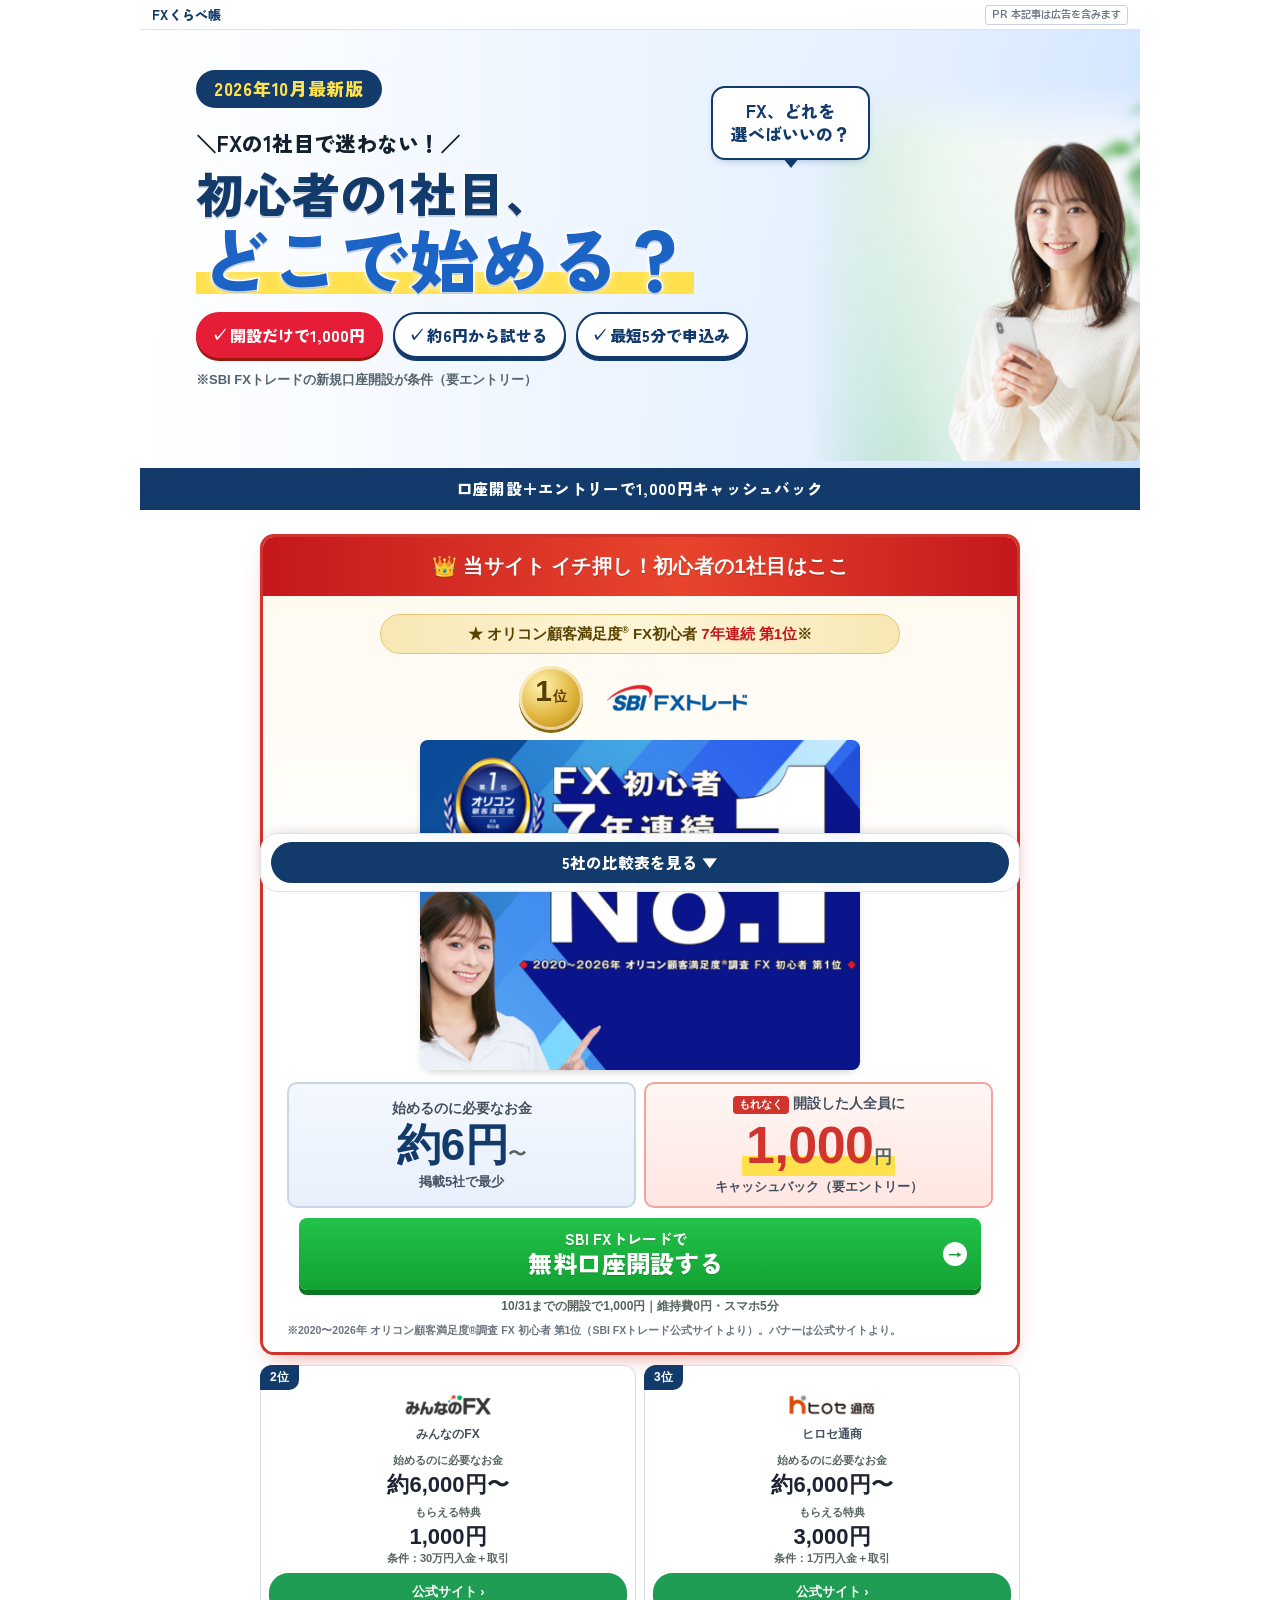
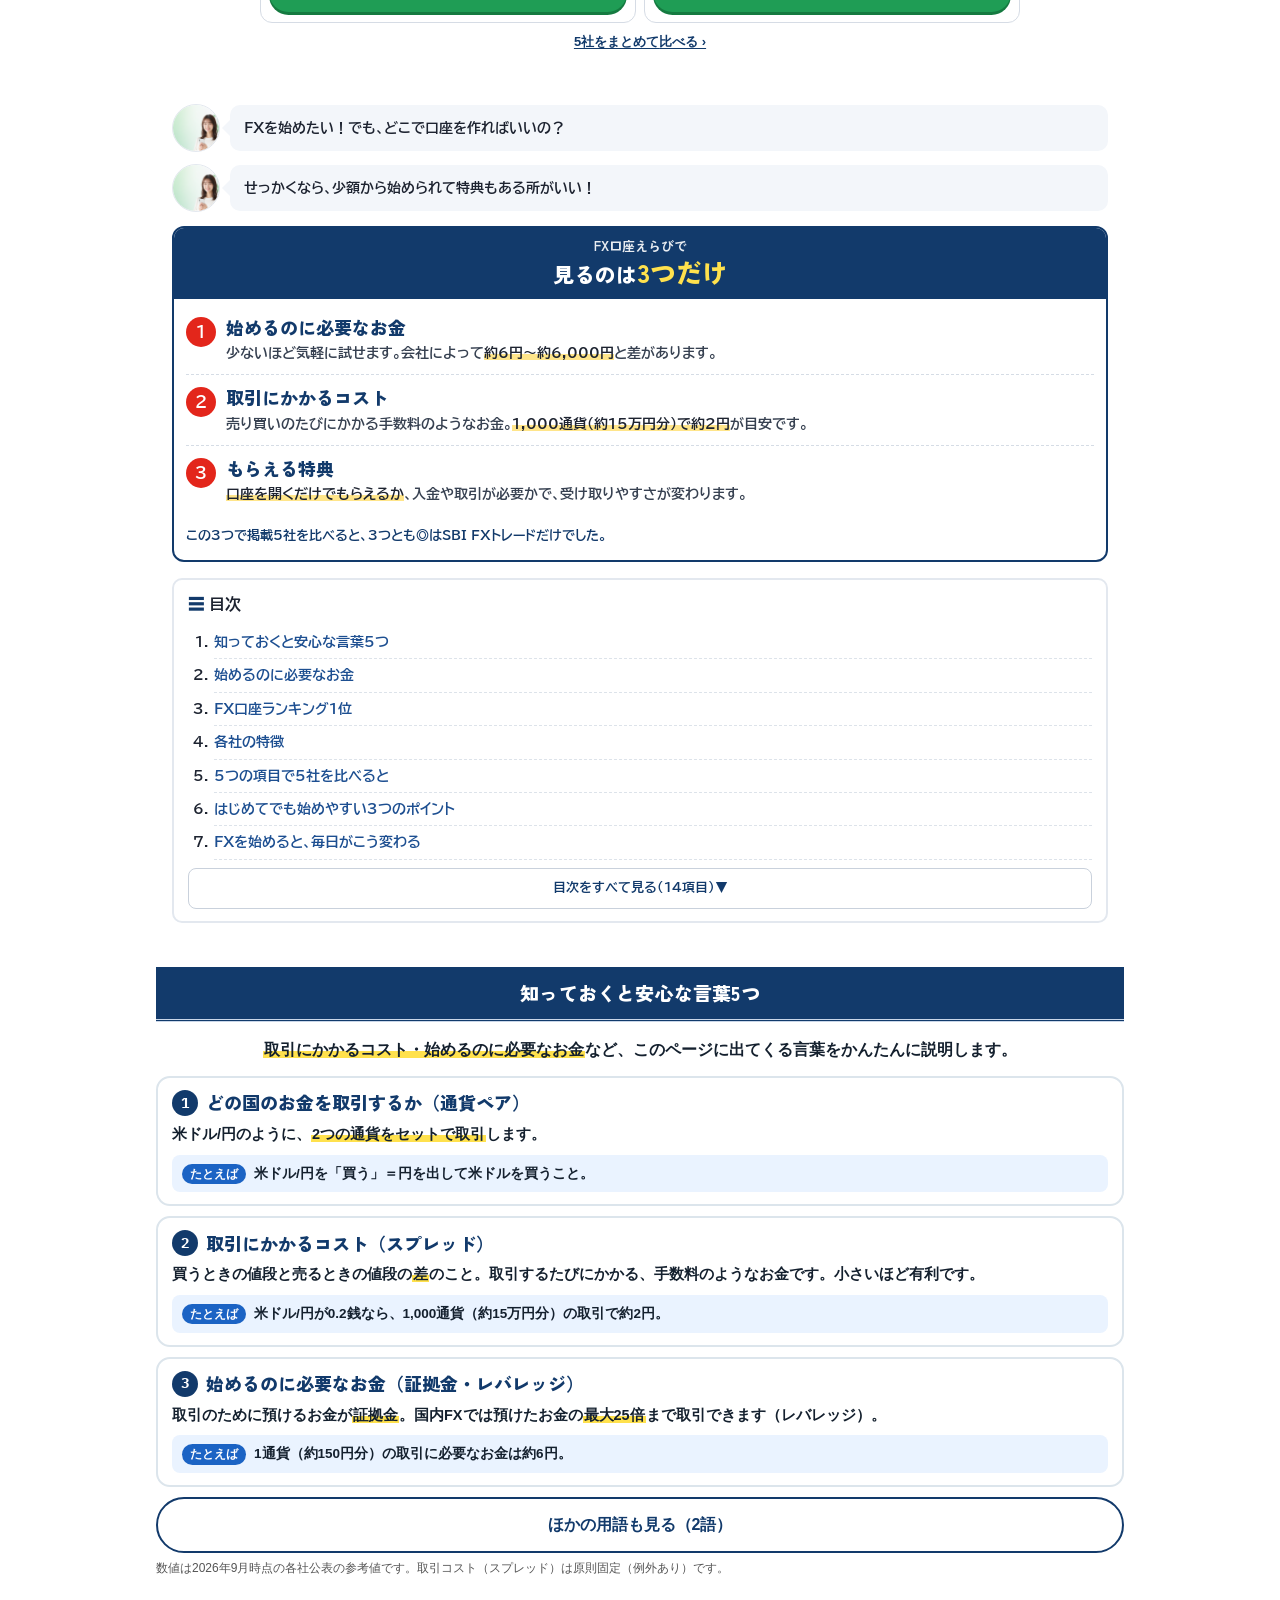
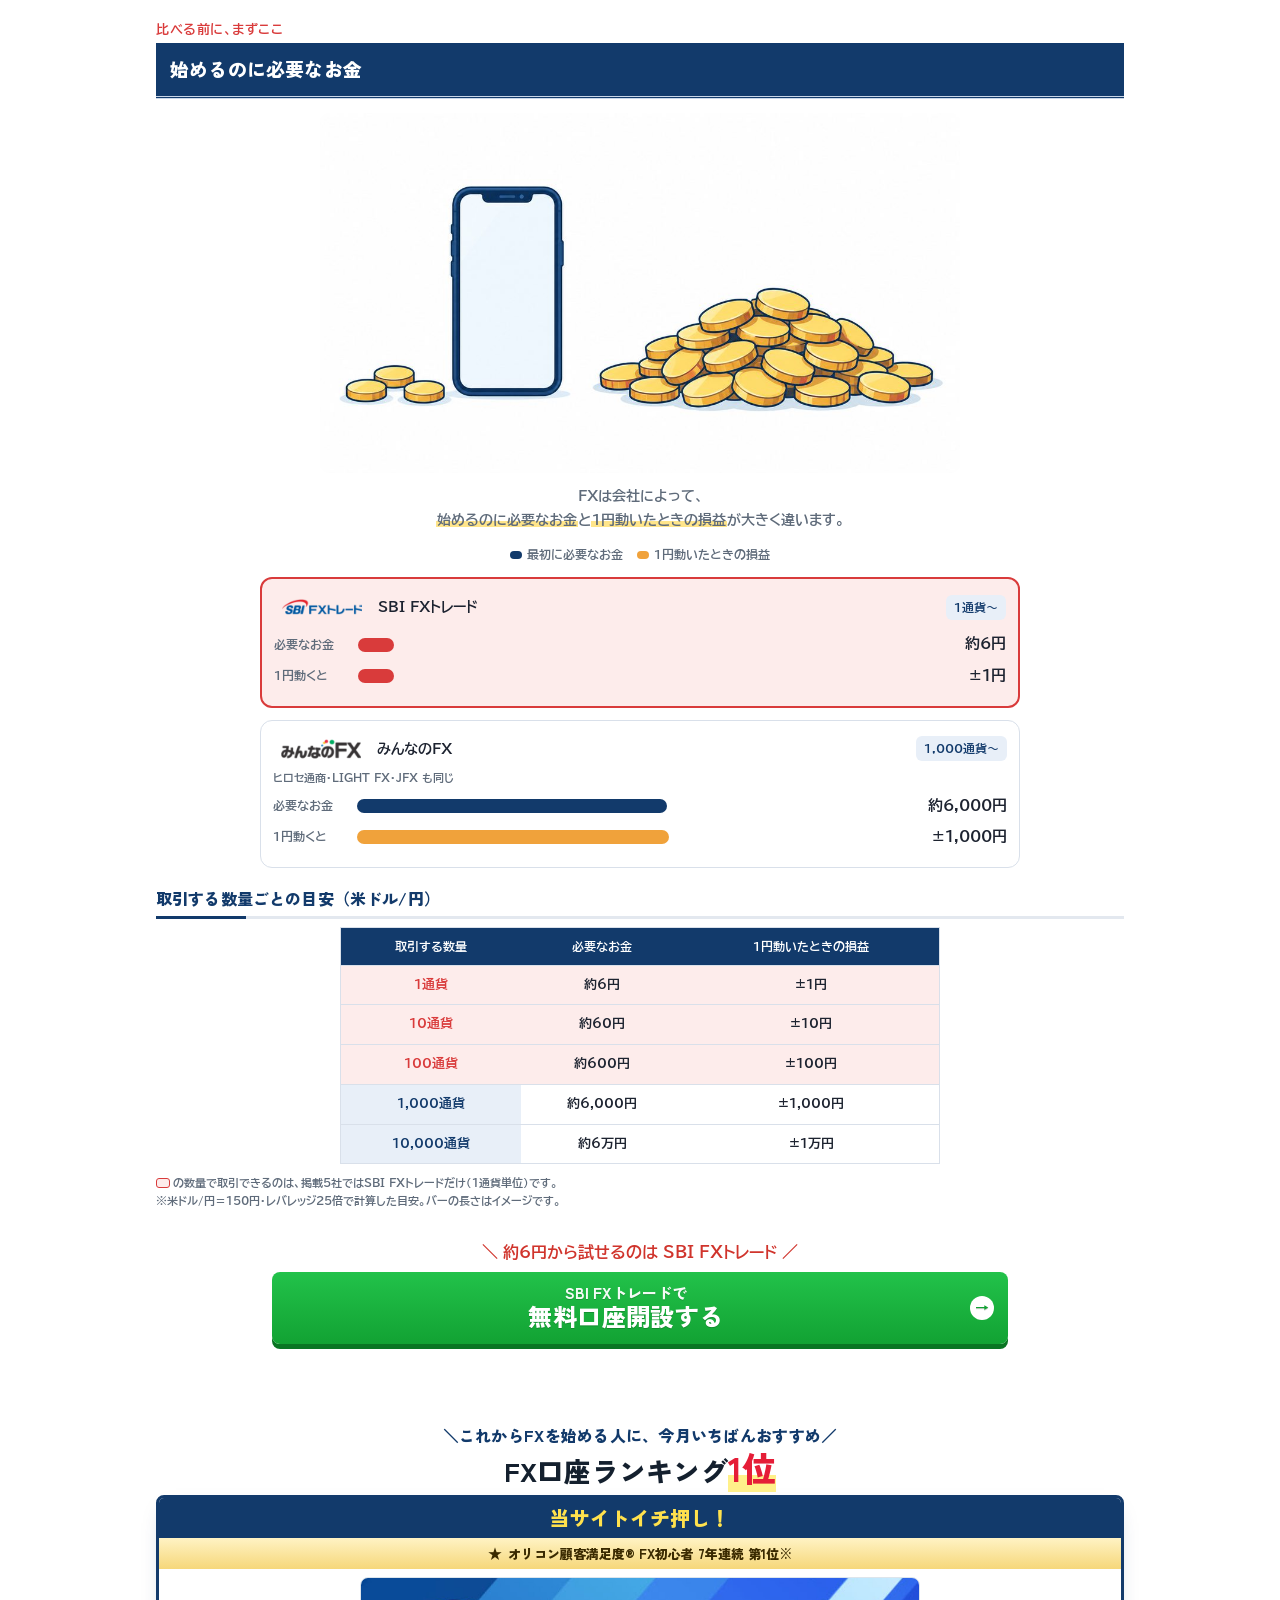
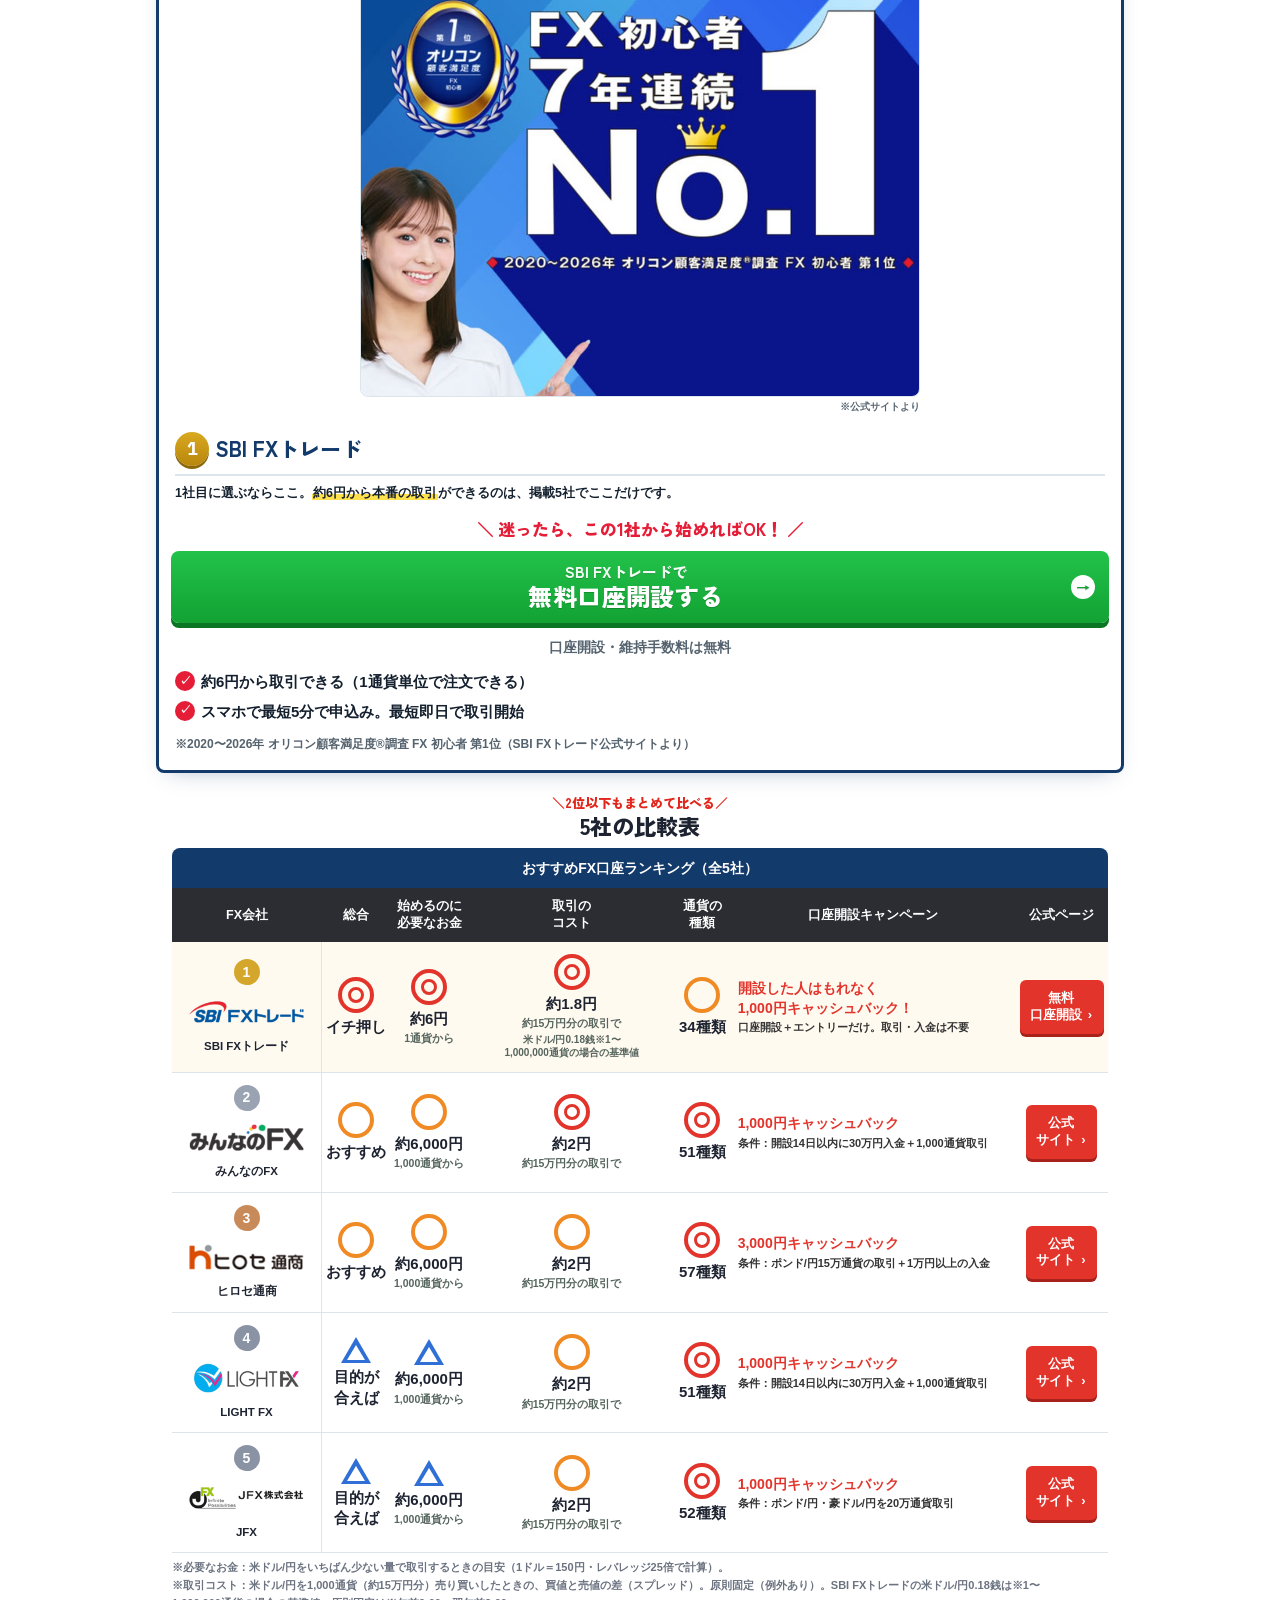
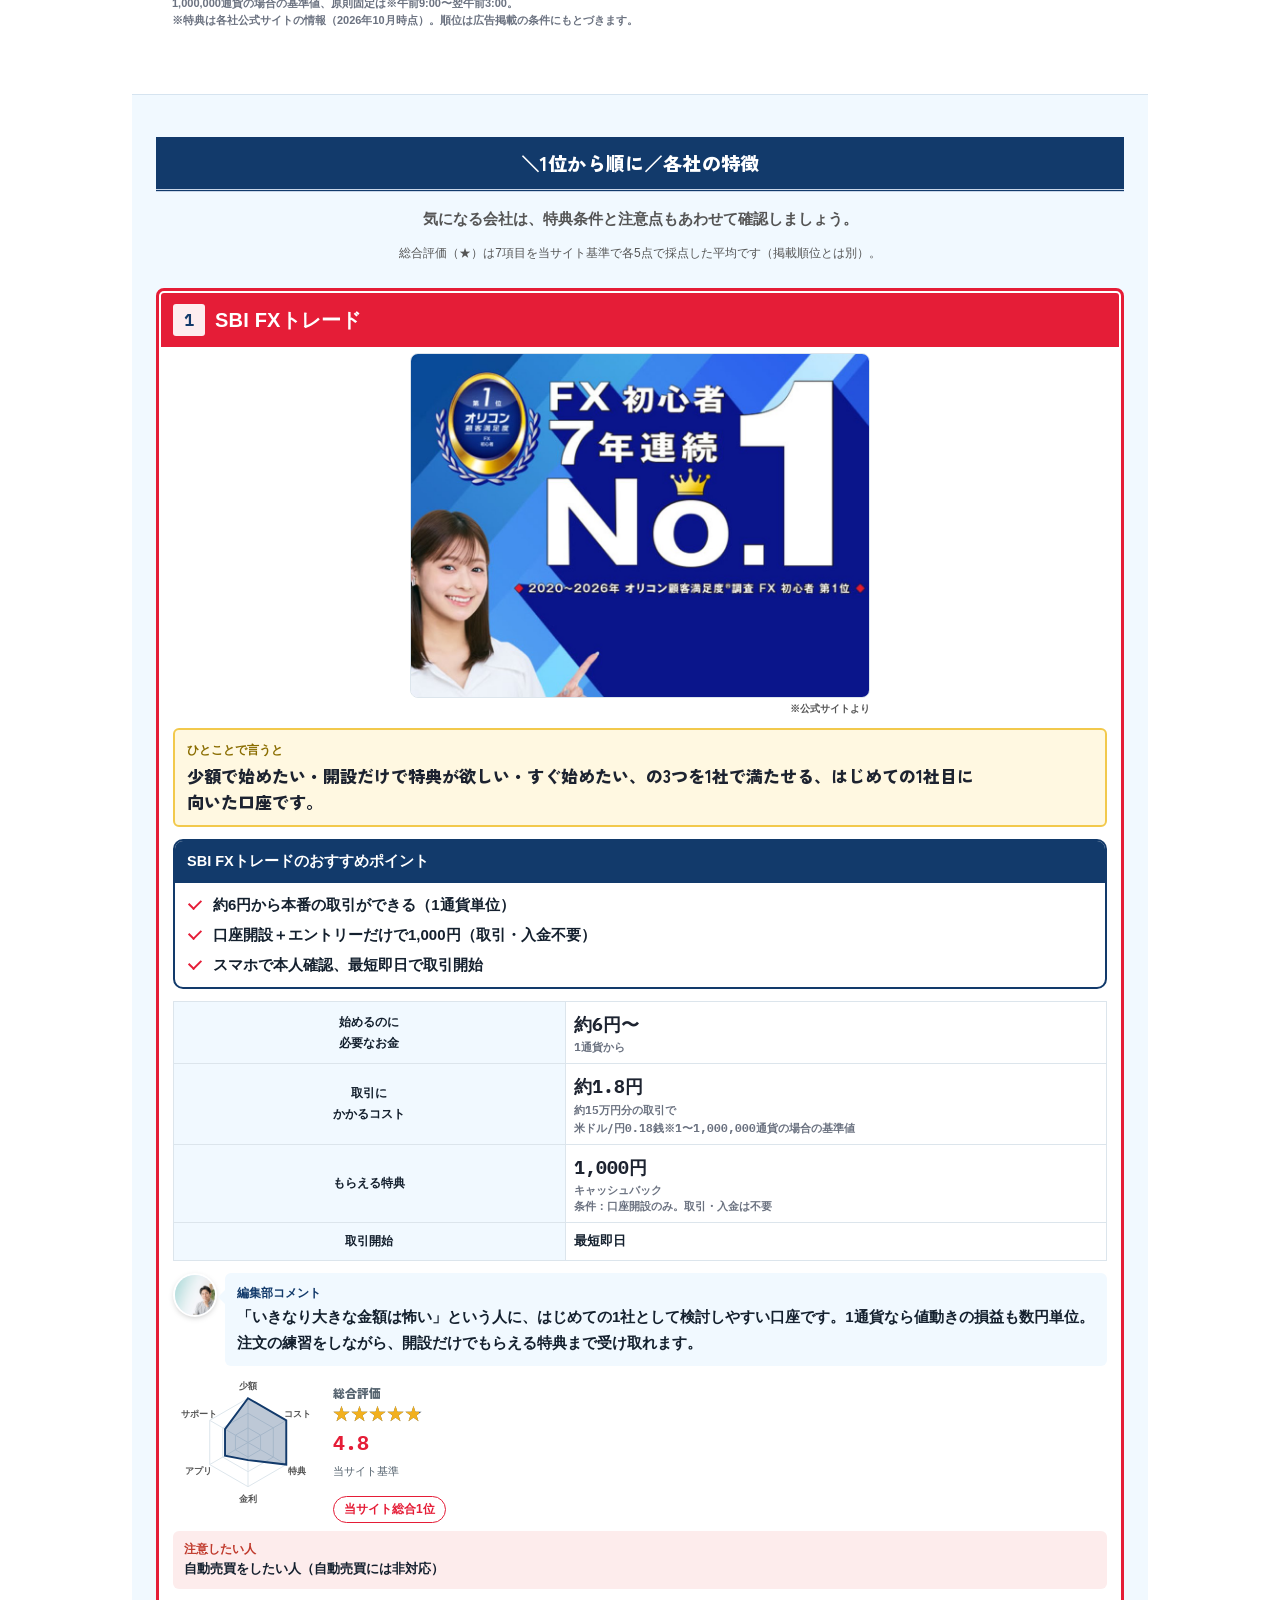
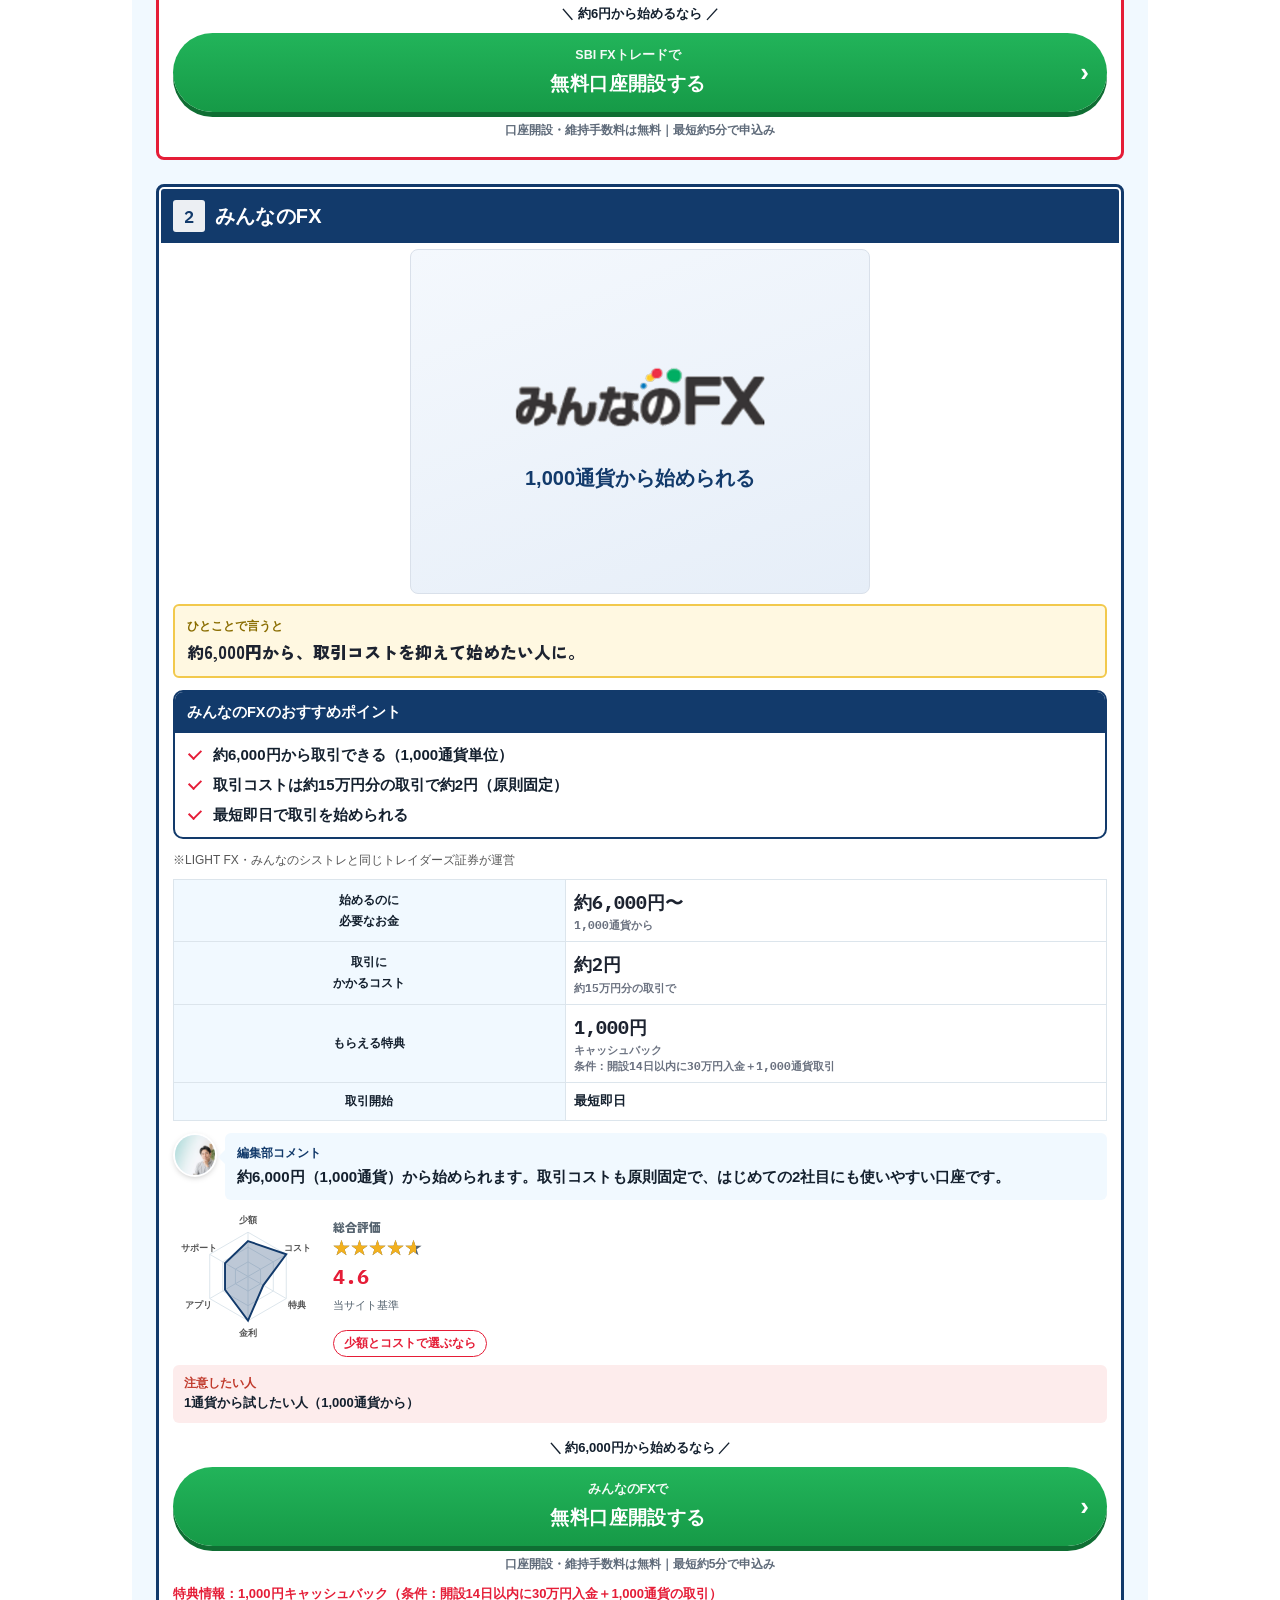
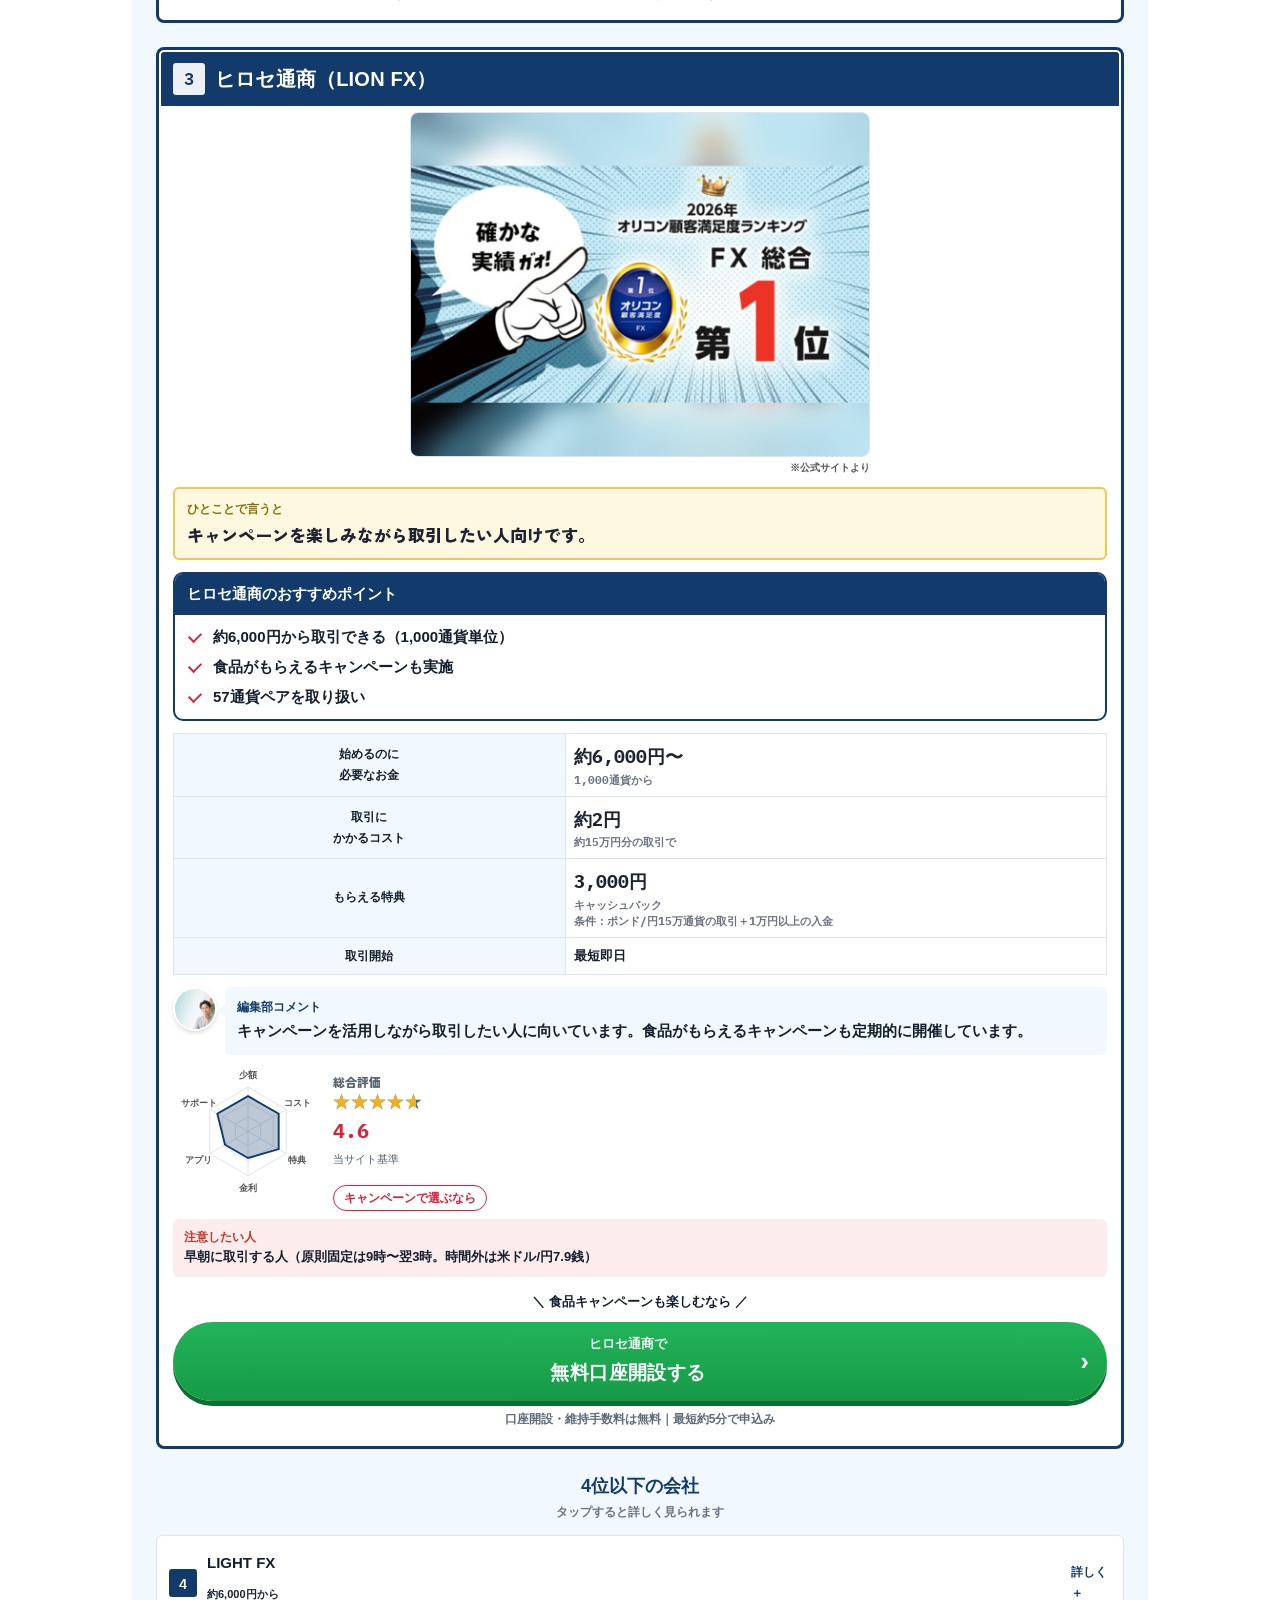
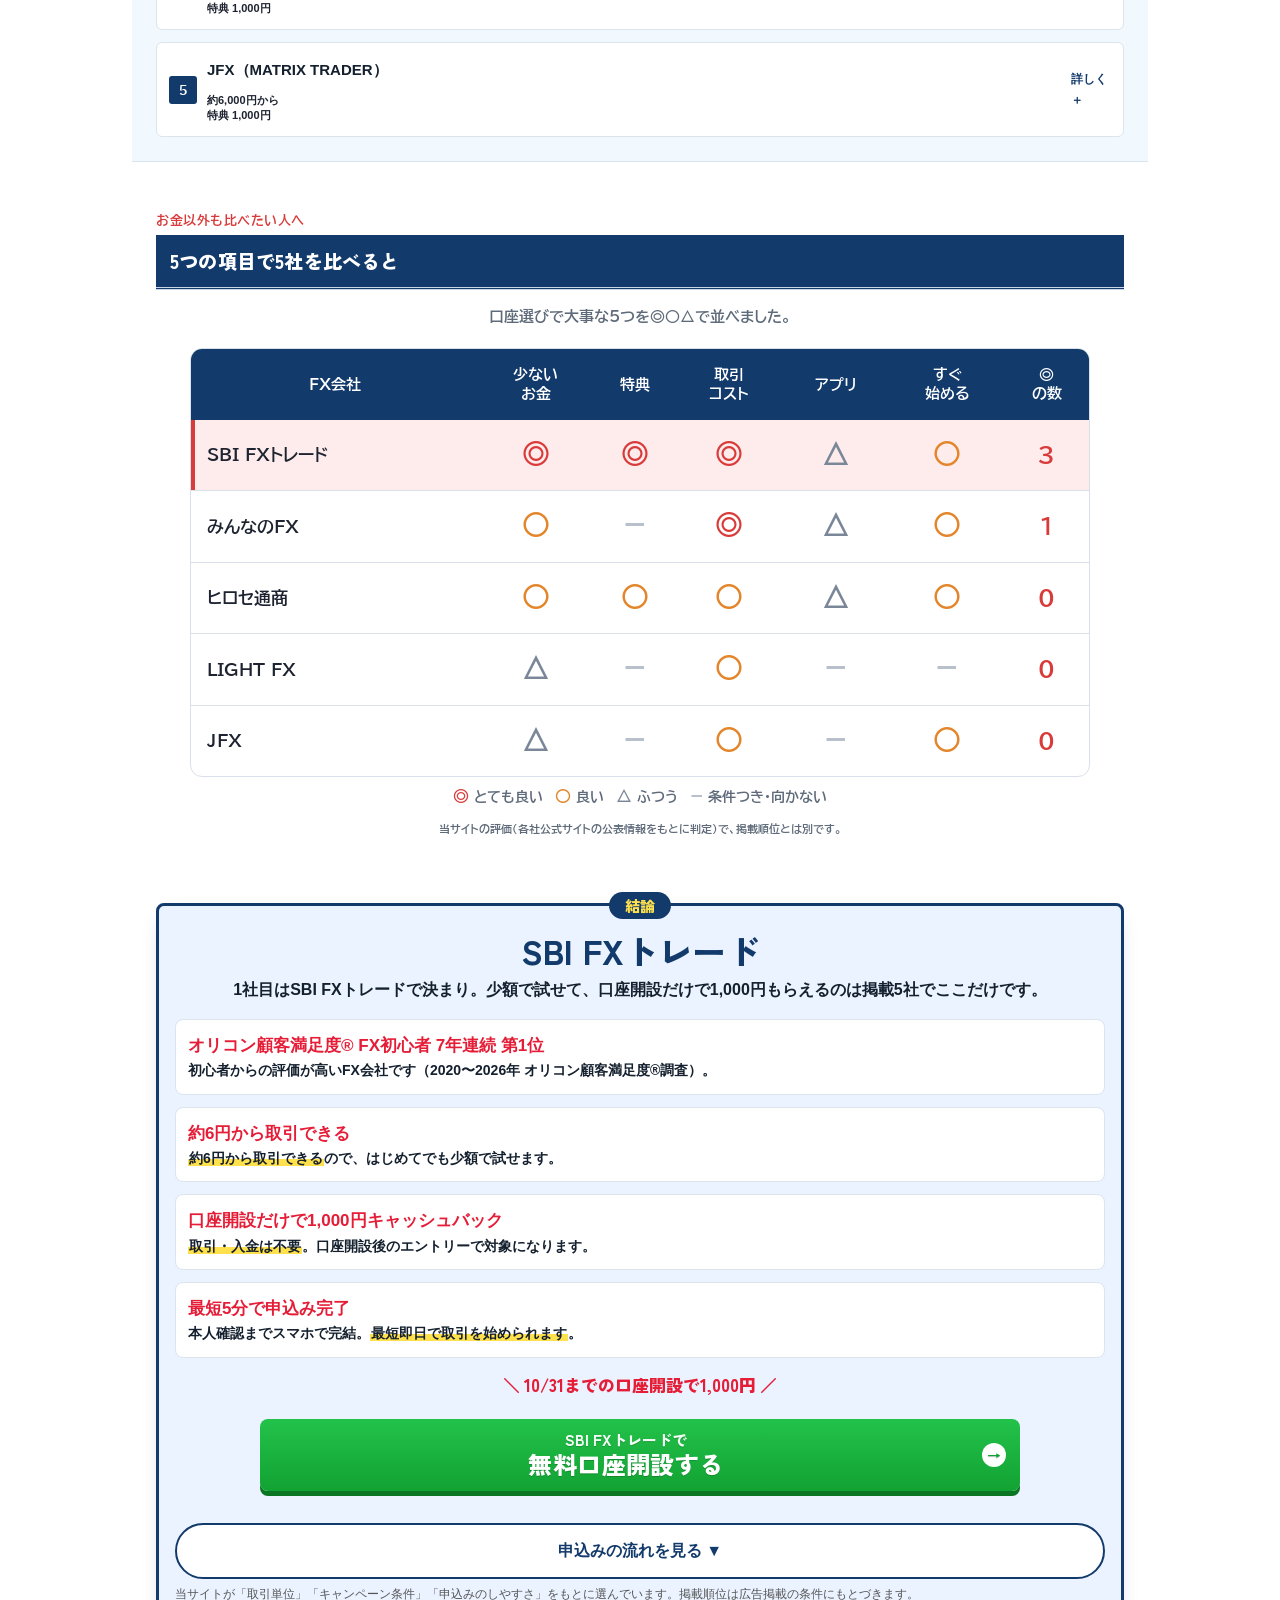
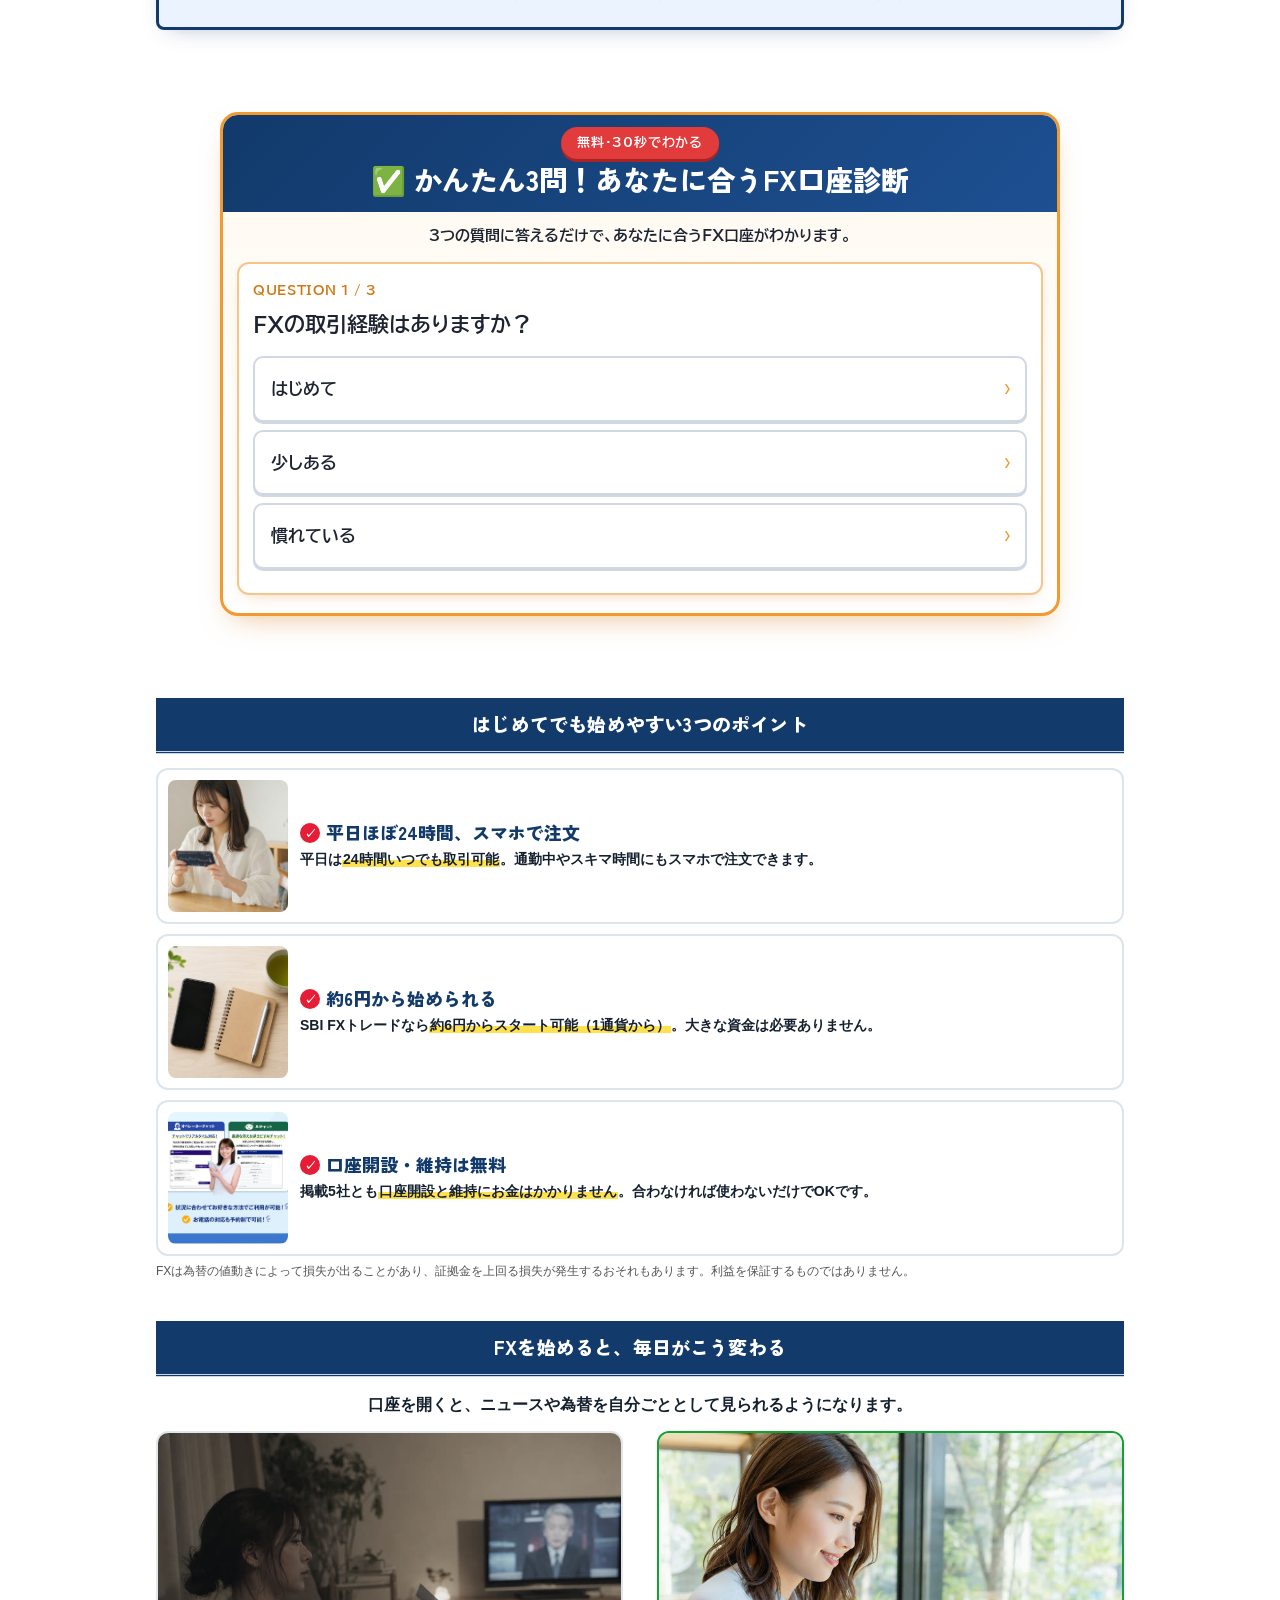
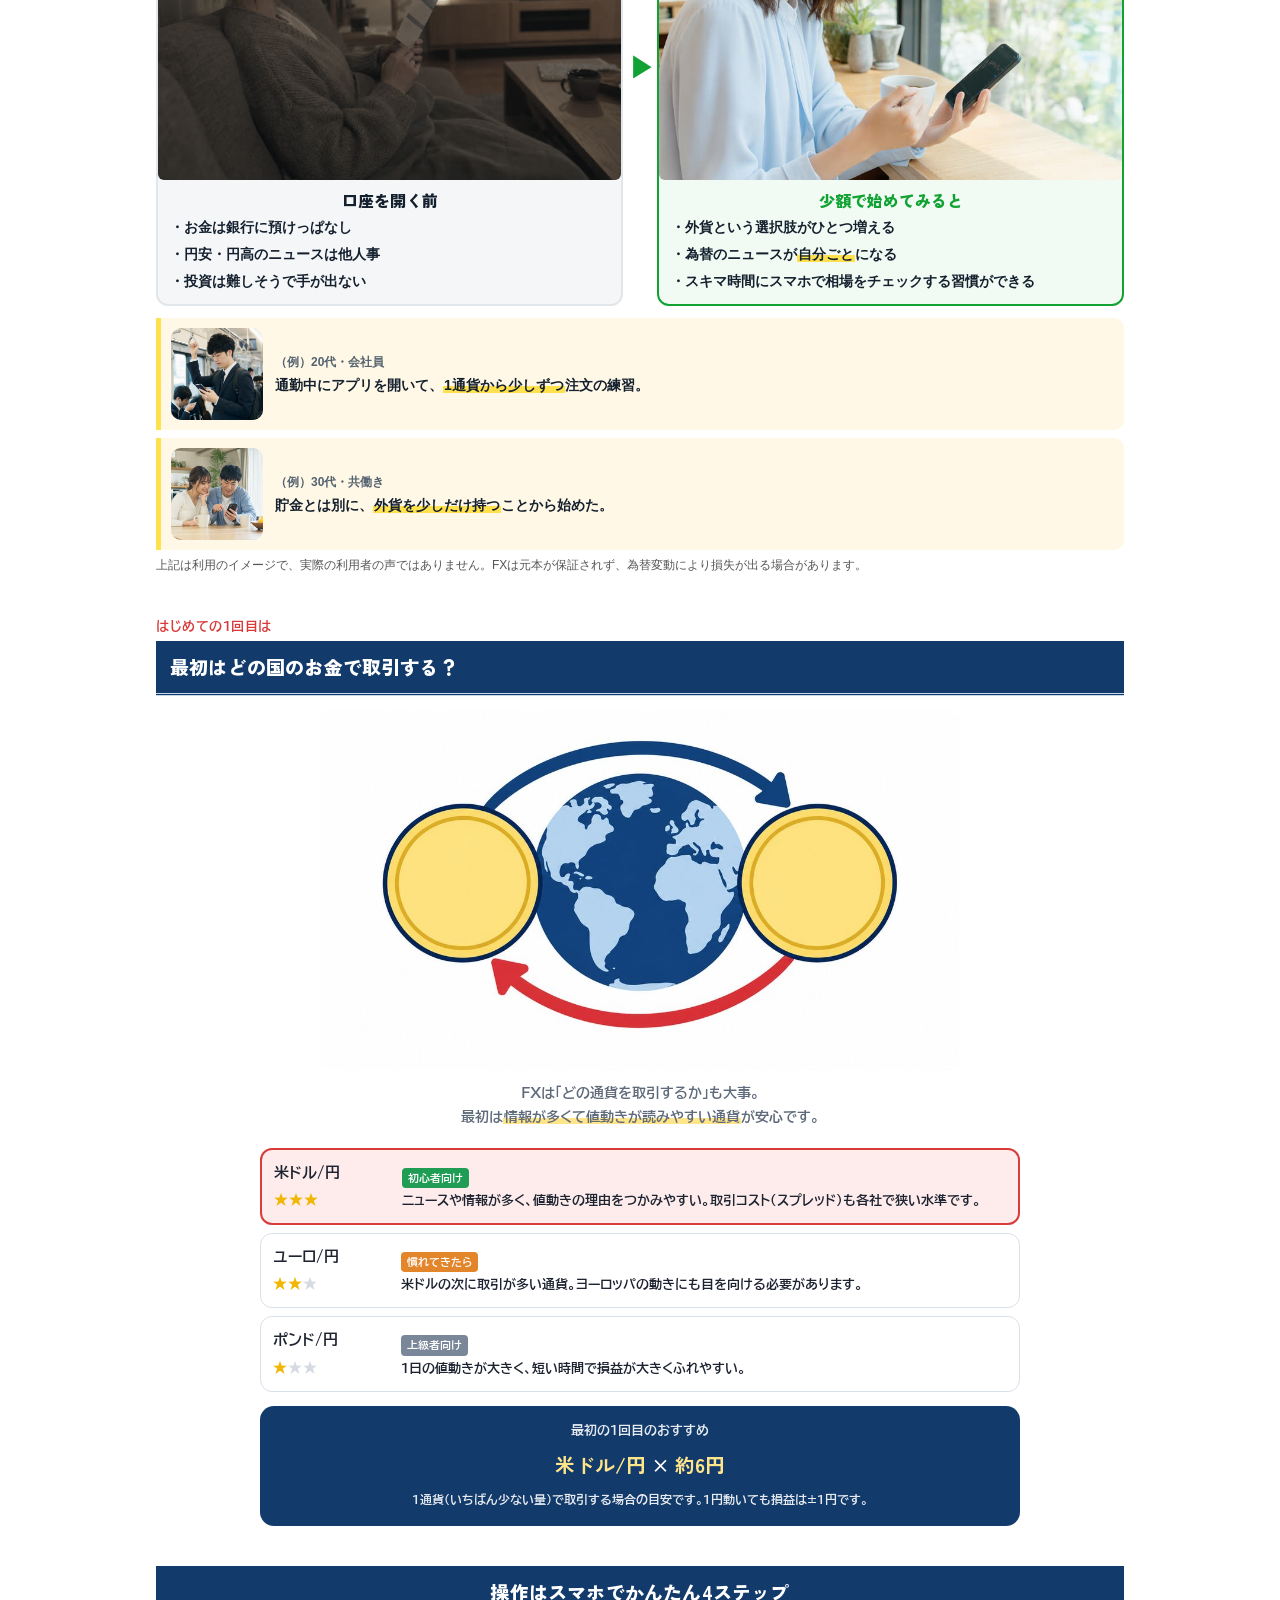
==== commit ed3d35d4: "検索をアンケート形式（4問・合う順に表示）に／FV直下の1位カードを強化（リボン・オリコン・メダル・公式バナー） Co-Authored-By: Claude Opus 5.5 <noreply@an" ====
--- a/r-14252235/index.html
+++ b/r-14252235/index.html
@@ -1804,7 +1804,7 @@
 /* 試算の棒は受け取りの見込みなので、損失ライン（--caution）と同じくらい見える濃さに */
 .swap-chart .bar{fill:var(--accent);opacity:.8}
 </style>
-<link rel="stylesheet" href="zukai.css?v=20261020d">
+<link rel="stylesheet" href="zukai.css?v=20261020f">
 </head><body>
 <!-- Google Tag Manager (noscript) -->
 <noscript><iframe src="https://www.googletagmanager.com/ns.html?id=GTM-5BLP3X5V"
@@ -1823,7 +1823,7 @@
         <p class="r2-hero-note" data-ff="1">※SBI FXトレードの<wbr>新規口座開設が<wbr>条件<wbr>（要エントリー）<wbr></p>
       </div>
       <p class="r2-deadline r2-band-text" data-ff="1"><b data-ff="1">10/31まで<wbr>（あと<wbr><span class="num" data-days="2026-10-31" data-ff="1">12</span>日）<wbr></b>口座開設＋<wbr>エントリーで<wbr>1,000円キャッシュバック</p>
-    </section><div class="zk-fv-cta" id="zk-fv-cta"><div class="zk-p3" id="zk-pick3"><div class="zk-p3-top"><p class="zk-p3-lb" data-ff="1">＼ 初心者の<wbr>1社目に<wbr>イチ押し ／</p><div class="zk-p3-hd"><span class="zk-p3-no" data-ff="1">1位</span><img src="img/lg3/sbifxt.png" alt="SBI FXトレード"></div><div class="zk-p3-st"><div><span data-ff="1">始めるのに<wbr>必要なお金</span><b data-ff="1">約6円〜</b></div><div class="hot"><span data-ff="1">開設した<wbr>人はもれなく<wbr></span><b data-ff="1">1,000円</b><small data-ff="1" style="font-size: 12px !important;">キャッシュバック<wbr>（要エントリー）</small></div></div><a class="r2-btn pulse shine two" href="https://click.j-a-net.jp/2451632/1065459/" rel="sponsored noopener" target="_blank" data-aff="sbifxt" data-place="fv"><span class="b-1" data-ff="1">SBI FXトレードで<wbr></span><span class="b-2" data-ff="1">無料口座開設する</span><span class="arrow" aria-hidden="true" data-ff="1">→</span></a><p class="zk-road-under" data-ff="1">10/31までの<wbr>開設で<wbr>1,000円｜維持費0円・<wbr>スマホ5分</p></div><div class="zk-p3-grid"><div class="zk-p3-sub"><p class="zk-p3-rk" data-ff="1">2位</p><img src="img/lg3/minfx.png" alt="みんなのFX"><p class="zk-p3-nm" data-ff="1">みんなの<wbr>FX</p><dl><dt data-ff="1">始めるのに<wbr>必要なお金</dt><dd><b data-ff="1">約6,000円〜</b></dd><dt data-ff="1">もらえる<wbr>特典</dt><dd><b data-ff="1">1,000円</b><small data-ff="1">条件：30万円入金＋<wbr>取引</small></dd></dl><a class="zk-p3-btn" href="https://click.j-a-net.jp/2451632/1071851/" rel="sponsored noopener" target="_blank" data-aff="minfx" data-place="pick3" data-ff="1">公式サイト ›</a></div><div class="zk-p3-sub"><p class="zk-p3-rk" data-ff="1">3位</p><img src="img/lg3/hirose.png" alt="ヒロセ通商"><p class="zk-p3-nm" data-ff="1">ヒロセ通商</p><dl><dt data-ff="1">始めるのに<wbr>必要なお金</dt><dd><b data-ff="1">約6,000円〜</b></dd><dt data-ff="1">もらえる<wbr>特典</dt><dd><b data-ff="1">3,000円</b><small data-ff="1">条件：1万円入金＋<wbr>取引</small></dd></dl><a class="zk-p3-btn" href="https://click.j-a-net.jp/2451632/1071850/" rel="sponsored noopener" target="_blank" data-aff="hirose" data-place="pick3" data-ff="1">公式サイト ›</a></div></div><p class="zk-p3-more"><a href="#zk-cmp" data-ff="1">5社をまとめて<wbr>比べる ›</a></p></div></div><div class="zk-article" id="zk-byline"><div class="zk-voice"><img src="img/gen/hero_woman.png" alt=""><p data-ff="1" style="font-size: 15px !important; line-height: 1.75 !important;">FXを<wbr>始めたい！<wbr>でも、<wbr>どこで<wbr>口座を<wbr>作ればいいの？</p></div><div class="zk-voice"><img src="img/gen/hero_woman.png" alt=""><p data-ff="1" style="font-size: 15px !important; line-height: 1.75 !important;">せっかくなら、<wbr>少額から<wbr>始められて<wbr>特典もある<wbr>所がいい！</p></div><div class="zk-guide" id="zk-guide"><p class="zk-guide-t" data-ff="1"><span data-ff="1">FX口座えらびで<wbr></span>見るのは<wbr><em data-ff="1">3つだけ</em></p><ol><li><span class="zk-gn" data-ff="1">1</span><div><b data-ff="1">始めるのに<wbr>必要なお金</b><p data-ff="1" style="font-size: 15px !important; line-height: 1.75 !important;">少ないほど<wbr>気軽に<wbr>試せます。<wbr>会社によって<wbr><mark data-ff="1">約6円〜約6,000円</mark>と<wbr>差があります。</p></div></li><li><span class="zk-gn" data-ff="1">2</span><div><b data-ff="1">取引にかかる<wbr>コスト</b><p data-ff="1" style="font-size: 15px !important; line-height: 1.75 !important;">売り<wbr>買いのたびにかかる<wbr>手数料のようなお金。<wbr><mark data-ff="1">1,000通貨<wbr>（約15万円分）<wbr>で<wbr>約2円</mark>が<wbr>目安です。</p></div></li><li><span class="zk-gn" data-ff="1">3</span><div><b data-ff="1">もらえる<wbr>特典</b><p data-ff="1" style="font-size: 15px !important; line-height: 1.75 !important;"><mark data-ff="1">口座を<wbr>開くだけでもらえるか</mark>⁠、<wbr>入金や<wbr>取引が<wbr>必要かで、<wbr>受け<wbr>取りやすさが<wbr>変わります。</p></div></li></ol><p class="zk-guide-c" data-ff="1" style="font-size: 15px !important; line-height: 1.75 !important;">この<wbr>3つで<wbr>掲載5社を<wbr>比べると、<wbr><b data-ff="1">3つとも<wbr>◎は<wbr>SBI FXトレードだけ</b>でした。</p></div><nav class="zk-toc"><p class="zk-toc-t" data-ff="1">目次</p><ol id="zk-toc-list"><li><a href="#terms" data-ff="1">知っておくと<wbr>安心な<wbr>言葉5つ</a></li><li><a href="#zk-money" data-ff="1">始めるのに<wbr>必要なお金</a></li><li><a href="#top3" data-ff="1">FX口座ランキング1位</a></li><li><a href="#details" data-ff="1">各社の<wbr>特徴</a></li><li><a href="#zk-score" data-ff="1">5つの<wbr>項目で<wbr>5社を<wbr>比べると</a></li><li><a href="#can" data-ff="1" style="font-size: 15px !important; line-height: 1.75 !important;">はじめてでも<wbr>始めやすい<wbr>3つの<wbr>ポイント</a></li><li><a href="#future2" data-ff="1" style="font-size: 15px !important; line-height: 1.75 !important;">FXを<wbr>始めると、<wbr>毎日がこう<wbr>変わる</a></li><li class="more"><a href="#zk-pair" data-ff="1" style="font-size: 15px !important; line-height: 1.75 !important;">最初はどの<wbr>国のお金で<wbr>取引する？</a></li><li class="more"><a href="#demo" data-ff="1" style="font-size: 15px !important; line-height: 1.75 !important;">操作は<wbr>スマホでかんたん<wbr>4ステップ</a></li><li class="more"><a href="#road" data-ff="1" style="font-size: 15px !important; line-height: 1.75 !important;">はじめての<wbr>FX｜簡単3ステップ</a></li><li class="more"><a href="#apply" data-ff="1" style="font-size: 15px !important; line-height: 1.75 !important;">口座開設の<wbr>流れ<wbr>｜最短5分・<wbr>4ステップ</a></li><li class="more"><a href="#zk-merit" data-ff="1">FXの<wbr>メリットと<wbr>注意点</a></li><li class="more"><a href="#camp" data-ff="1">口座開設キャンペーン</a></li><li class="more"><a href="#faq" data-ff="1">よくある<wbr>質問</a></li><li class="more"><a href="#zk-search" data-ff="1">あなたに<wbr>合った<wbr>FX会社を<wbr>探す</a></li></ol><button type="button" class="zk-toc-more" onclick="this.previousElementSibling.classList.add('all');this.remove()" data-ff="1">目次をすべて<wbr>見る<wbr>（15項目）<wbr>▼</button></nav></div><section class="sec r2-terms" id="terms">
+    </section><div class="zk-fv-cta" id="zk-fv-cta"><div class="zk-p3" id="zk-pick3"><div class="zk-p3-top"><p class="zk-p3-rib" data-ff="1"><span data-ff="1">👑</span>当サイト イチ押し！<wbr>初心者の<wbr>1社目はここ<wbr></p><div class="zk-p3-in"><p class="zk-p3-or" data-ff="1" style="font-size: 15px !important; line-height: 1.75 !important;">★ オリコン顧客満足度<sup data-ff="1">®</sup> FX初心者 <b data-ff="1">7年連続 第1位</b>※</p><div class="zk-p3-hd"><span class="zk-p3-md" data-ff="1"><b data-ff="1">1</b>位</span><img src="img/lg3/sbifxt.png" alt="SBI FXトレード"></div><img class="zk-p3-bn" src="img/bn4/sbifxt.jpg" alt="SBI FXトレードの公式バナー"><div class="zk-p3-st"><div><span data-ff="1">始めるのに<wbr>必要なお金</span><b data-ff="1">約6円<small data-ff="1">〜</small></b><em data-ff="1">掲載5社で<wbr>最少</em></div><div class="hot"><span data-ff="1"><i data-ff="1">もれなく<wbr></i>開設した<wbr>人全員に<wbr></span><b data-ff="1">1,000<small data-ff="1">円</small></b><em data-ff="1" style="font-size: 15px !important; line-height: 1.75 !important;">キャッシュバック<wbr>（要エントリー）</em></div></div><a class="r2-btn pulse shine two" href="https://click.j-a-net.jp/2451632/1065459/" rel="sponsored noopener" target="_blank" data-aff="sbifxt" data-place="fv"><span class="b-1" data-ff="1">SBI FXトレードで<wbr></span><span class="b-2" data-ff="1">無料口座開設する</span><span class="arrow" aria-hidden="true" data-ff="1">→</span></a><p class="zk-road-under" data-ff="1">10/31までの<wbr>開設で<wbr>1,000円｜維持費0円・<wbr>スマホ5分</p><p class="zk-p3-note" data-ff="1" style="font-size: 12px !important;">※2020〜2026年 オリコン顧客満足度®調査 FX 初心者 第1位<wbr>（SBI FXトレード公式サイトより）。<wbr>バナーは<wbr>公式サイトより。</p></div></div><div class="zk-p3-grid"><div class="zk-p3-sub"><p class="zk-p3-rk" data-ff="1">2位</p><img src="img/lg3/minfx.png" alt="みんなのFX"><p class="zk-p3-nm" data-ff="1">みんなの<wbr>FX</p><dl><dt data-ff="1">始めるのに<wbr>必要なお金</dt><dd><b data-ff="1">約6,000円〜</b></dd><dt data-ff="1">もらえる<wbr>特典</dt><dd><b data-ff="1">1,000円</b><small data-ff="1">条件：30万円入金＋<wbr>取引</small></dd></dl><a class="zk-p3-btn" href="https://click.j-a-net.jp/2451632/1071851/" rel="sponsored noopener" target="_blank" data-aff="minfx" data-place="pick3" data-ff="1">公式サイト ›</a></div><div class="zk-p3-sub"><p class="zk-p3-rk" data-ff="1">3位</p><img src="img/lg3/hirose.png" alt="ヒロセ通商"><p class="zk-p3-nm" data-ff="1">ヒロセ通商</p><dl><dt data-ff="1">始めるのに<wbr>必要なお金</dt><dd><b data-ff="1">約6,000円〜</b></dd><dt data-ff="1">もらえる<wbr>特典</dt><dd><b data-ff="1">3,000円</b><small data-ff="1">条件：1万円入金＋<wbr>取引</small></dd></dl><a class="zk-p3-btn" href="https://click.j-a-net.jp/2451632/1071850/" rel="sponsored noopener" target="_blank" data-aff="hirose" data-place="pick3" data-ff="1">公式サイト ›</a></div></div><p class="zk-p3-more"><a href="#zk-cmp" data-ff="1">5社をまとめて<wbr>比べる ›</a></p></div></div><div class="zk-article" id="zk-byline"><div class="zk-voice"><img src="img/gen/hero_woman.png" alt=""><p data-ff="1" style="font-size: 15px !important; line-height: 1.75 !important;">FXを<wbr>始めたい！<wbr>でも、<wbr>どこで<wbr>口座を<wbr>作ればいいの？</p></div><div class="zk-voice"><img src="img/gen/hero_woman.png" alt=""><p data-ff="1" style="font-size: 15px !important; line-height: 1.75 !important;">せっかくなら、<wbr>少額から<wbr>始められて<wbr>特典もある<wbr>所がいい！</p></div><div class="zk-guide" id="zk-guide"><p class="zk-guide-t" data-ff="1"><span data-ff="1">FX口座えらびで<wbr></span>見るのは<wbr><em data-ff="1">3つだけ</em></p><ol><li><span class="zk-gn" data-ff="1">1</span><div><b data-ff="1">始めるのに<wbr>必要なお金</b><p data-ff="1" style="font-size: 15px !important; line-height: 1.75 !important;">少ないほど<wbr>気軽に<wbr>試せます。<wbr>会社によって<wbr><mark data-ff="1">約6円〜約6,000円</mark>と<wbr>差があります。</p></div></li><li><span class="zk-gn" data-ff="1">2</span><div><b data-ff="1">取引にかかる<wbr>コスト</b><p data-ff="1" style="font-size: 15px !important; line-height: 1.75 !important;">売り<wbr>買いのたびにかかる<wbr>手数料のようなお金。<wbr><mark data-ff="1">1,000通貨<wbr>（約15万円分）<wbr>で<wbr>約2円</mark>が<wbr>目安です。</p></div></li><li><span class="zk-gn" data-ff="1">3</span><div><b data-ff="1">もらえる<wbr>特典</b><p data-ff="1" style="font-size: 15px !important; line-height: 1.75 !important;"><mark data-ff="1">口座を<wbr>開くだけでもらえるか</mark>⁠、<wbr>入金や<wbr>取引が<wbr>必要かで、<wbr>受け<wbr>取りやすさが<wbr>変わります。</p></div></li></ol><p class="zk-guide-c" data-ff="1" style="font-size: 15px !important; line-height: 1.75 !important;">この<wbr>3つで<wbr>掲載5社を<wbr>比べると、<wbr><b data-ff="1">3つとも<wbr>◎は<wbr>SBI FXトレードだけ</b>でした。</p></div><nav class="zk-toc"><p class="zk-toc-t" data-ff="1">目次</p><ol id="zk-toc-list"><li><a href="#terms" data-ff="1">知っておくと<wbr>安心な<wbr>言葉5つ</a></li><li><a href="#zk-money" data-ff="1">始めるのに<wbr>必要なお金</a></li><li><a href="#top3" data-ff="1">FX口座ランキング1位</a></li><li><a href="#details" data-ff="1">各社の<wbr>特徴</a></li><li><a href="#zk-score" data-ff="1">5つの<wbr>項目で<wbr>5社を<wbr>比べると</a></li><li><a href="#can" data-ff="1" style="font-size: 15px !important; line-height: 1.75 !important;">はじめてでも<wbr>始めやすい<wbr>3つの<wbr>ポイント</a></li><li><a href="#future2" data-ff="1" style="font-size: 15px !important; line-height: 1.75 !important;">FXを<wbr>始めると、<wbr>毎日がこう<wbr>変わる</a></li><li class="more"><a href="#zk-pair" data-ff="1" style="font-size: 15px !important; line-height: 1.75 !important;">最初はどの<wbr>国のお金で<wbr>取引する？</a></li><li class="more"><a href="#demo" data-ff="1" style="font-size: 15px !important; line-height: 1.75 !important;">操作は<wbr>スマホでかんたん<wbr>4ステップ</a></li><li class="more"><a href="#road" data-ff="1" style="font-size: 15px !important; line-height: 1.75 !important;">はじめての<wbr>FX｜簡単3ステップ</a></li><li class="more"><a href="#apply" data-ff="1" style="font-size: 15px !important; line-height: 1.75 !important;">口座開設の<wbr>流れ<wbr>｜最短5分・<wbr>4ステップ</a></li><li class="more"><a href="#zk-merit" data-ff="1">FXの<wbr>メリットと<wbr>注意点</a></li><li class="more"><a href="#camp" data-ff="1">口座開設キャンペーン</a></li><li class="more"><a href="#faq" data-ff="1">よくある<wbr>質問</a></li><li class="more"><a href="#zk-search" data-ff="1">あなたに<wbr>合った<wbr>FX会社を<wbr>探す</a></li></ol><button type="button" class="zk-toc-more" onclick="this.previousElementSibling.classList.add('all');this.remove()" data-ff="1">目次をすべて<wbr>見る<wbr>（15項目）<wbr>▼</button></nav></div><section class="sec r2-terms" id="terms">
     <h2 class="sec-h center" data-ff="1">知っておくと<wbr>安心な<wbr>言葉5つ<wbr></h2>
     <p class="r2-lead" data-ff="1"><mark class="r2-mk" data-ff="1">取引にかかる<wbr>コスト・<wbr>始めるのに<wbr>必要なお金</mark>など、<wbr>この<wbr>ページに<wbr>出てくる<wbr>言葉をかんたんに<wbr>説明します。<wbr></p>
     <div class="tm-list"><article class="tm-card">
@@ -2089,7 +2089,7 @@
     <p class="camp-note" data-ff="1">※過去にその<wbr>会社で<wbr>口座を<wbr>持っていたことがあると、<wbr>特典の<wbr>対象外になる<wbr>場合があります。<wbr></p>
     <div class="zk-camp"><div class="zk-cc easy"><div class="zk-cc-l"><span class="zk-cc-rk" data-ff="1">1位</span><img src="img/lg3/sbifxt.png" alt="SBI FXトレード"></div><div class="zk-cc-m"><span class="zk-cc-tag" data-ff="1">口座開設だけで<wbr>OK</span><p class="zk-cc-amt" data-ff="1">1,000<small data-ff="1">円</small><span class="zk-cc-cb" data-ff="1">キャッシュバック</span></p><p class="zk-cc-cond" data-ff="1" style="font-size: 13px !important;">条件：口座開設＋<wbr>エントリーのみ<wbr>（取引・<wbr>入金不要）</p></div><a class="zk-cc-btn" href="https://click.j-a-net.jp/2451632/1065459/" rel="sponsored noopener" target="_blank" data-aff="sbifxt" data-place="camp" data-ff="1">無料で<br>口座開設</a></div><div class="zk-cc"><div class="zk-cc-l"><span class="zk-cc-rk" data-ff="1">2位</span><img src="img/lg3/minfx.png" alt="みんなのFX"></div><div class="zk-cc-m"><span class="zk-cc-tag" data-ff="1">取引・<wbr>入金などの<wbr>条件あり<wbr></span><p class="zk-cc-amt" data-ff="1">1,000<small data-ff="1">円</small><span class="zk-cc-cb" data-ff="1">キャッシュバック</span></p><p class="zk-cc-cond" data-ff="1" style="font-size: 13px !important;">条件：開設14日以内に<wbr>30万円入金＋<wbr>1,000通貨取引<wbr>（要エントリー）</p></div><a class="zk-cc-btn" href="https://click.j-a-net.jp/2451632/1071851/" rel="sponsored noopener" target="_blank" data-aff="minfx" data-place="camp" data-ff="1">詳しく<br>見る</a></div><div class="zk-cc"><div class="zk-cc-l"><span class="zk-cc-rk" data-ff="1">3位</span><img src="img/lg3/hirose.png" alt="ヒロセ通商"></div><div class="zk-cc-m"><span class="zk-cc-tag" data-ff="1">取引・<wbr>入金などの<wbr>条件あり<wbr></span><p class="zk-cc-amt" data-ff="1">3,000<small data-ff="1">円</small><span class="zk-cc-cb" data-ff="1">キャッシュバック</span></p><p class="zk-cc-cond" data-ff="1" style="font-size: 13px !important;">条件：ポンド/円15万通貨の<wbr>取引＋<wbr>1万円以上の<wbr>入金<wbr>（要エントリー）</p></div><a class="zk-cc-btn" href="https://click.j-a-net.jp/2451632/1071850/" rel="sponsored noopener" target="_blank" data-aff="hirose" data-place="camp" data-ff="1">詳しく<br>見る</a></div><div class="zk-cc"><div class="zk-cc-l"><span class="zk-cc-rk" data-ff="1">4位</span><img src="img/lg3/lightfx.png" alt="LIGHT FX"></div><div class="zk-cc-m"><span class="zk-cc-tag" data-ff="1">取引・<wbr>入金などの<wbr>条件あり<wbr></span><p class="zk-cc-amt" data-ff="1">1,000<small data-ff="1">円</small><span class="zk-cc-cb" data-ff="1">キャッシュバック</span></p><p class="zk-cc-cond" data-ff="1" style="font-size: 13px !important;">条件：開設14日以内に<wbr>30万円入金＋<wbr>1,000通貨取引<wbr>（要エントリー）</p></div><a class="zk-cc-btn" href="https://click.j-a-net.jp/2451632/1071852/" rel="sponsored noopener" target="_blank" data-aff="lightfx" data-place="camp" data-ff="1">詳しく<br>見る</a></div><div class="zk-cc"><div class="zk-cc-l"><span class="zk-cc-rk" data-ff="1">5位</span><img src="img/lg3/jfx.png" alt="JFX"></div><div class="zk-cc-m"><span class="zk-cc-tag" data-ff="1">取引・<wbr>入金などの<wbr>条件あり<wbr></span><p class="zk-cc-amt" data-ff="1">1,000<small data-ff="1">円</small><span class="zk-cc-cb" data-ff="1">キャッシュバック</span></p><p class="zk-cc-cond" data-ff="1" style="font-size: 13px !important;">条件：ポンド/円・<wbr>豪ドル/円を<wbr>20万通貨取引<wbr>（要エントリー）</p></div><a class="zk-cc-btn" href="https://click.j-a-net.jp/2451632/1071849/" rel="sponsored noopener" target="_blank" data-aff="jfx" data-place="camp" data-ff="1">詳しく<br>見る</a></div></div>
     <p class="fine" data-ff="1">キャンペーンの<wbr>期間・<wbr>条件は<wbr>変わることがあります。<wbr>受け<wbr>取り<wbr>条件は<wbr>各社公式サイトで<wbr>確認してください。</p></section></div><div class="band"><section class="sec" id="faq"><h2 class="sec-h" data-ff="1"><span class="tag" data-ff="1">FAQ</span>よくある<wbr>質問</h2>
-    <details class="faq"><summary data-ff="1">FX口座を<wbr>複数持っても<wbr>大丈夫？<wbr></summary><p data-ff="1">持てます。<wbr>口座開設・<wbr>維持は<wbr>各社無料で、<wbr>用途に<wbr>合わせて<wbr>使い<wbr>分けることもできます。</p></details><details class="faq"><summary data-ff="1">キャンペーンの<wbr>特典はいつもらえる？<wbr></summary><p data-ff="1">多くは<wbr>条件を<wbr>満たした<wbr>翌月〜翌々月に<wbr>口座へ<wbr>入金されます。<wbr>時期は<wbr>各社の<wbr>公式サイトで<wbr>確認してください。</p></details><details class="faq"><summary data-ff="1">FXで<wbr>損をすることはある？</summary><p data-ff="1">あります。<wbr>為替の<wbr>変動で<wbr>損失が<wbr>出ることがあり、<wbr>レバレッジをかけた<wbr>取引では<wbr>預けた<wbr>証拠金を<wbr>超える<wbr>損失が<wbr>出るおそれがあります。</p></details><details class="faq"><summary data-ff="1">原則固定の<wbr>時間外はどうなる？<wbr></summary><p data-ff="1">原則固定の<wbr>時間外や<wbr>早朝・<wbr>指標発表時は、<wbr>スプレッドが<wbr>広がることがあります。<wbr>各社の<wbr>原則固定の<wbr>時間は<wbr>比較表で<wbr>確認できます。</p></details></section></div><section class="sec zk" id="zk-search"><h2 class="zk-h zk-sh" data-ff="1">あなたに<wbr>合った<wbr>FX会社を<wbr>探す<wbr></h2><p class="zk-lead" data-ff="1" style="font-size: 15px !important; line-height: 1.75 !important;">気になる<wbr>条件に<wbr>チェックを<wbr>入れて<wbr>「検索する」<wbr>を<wbr>押してください。<wbr></p><div class="zk-sq"><div class="zk-sg"><p class="zk-sl" data-ff="1">始めるのに<wbr>必要なお金</p><div class="zk-so"><label><input type="checkbox" data-g="0" data-o="0"><span data-ff="1">約6円から<wbr>（1通貨）</span></label><label><input type="checkbox" data-g="0" data-o="1"><span data-ff="1">約6,000円まで</span></label></div></div><div class="zk-sg"><p class="zk-sl" data-ff="1">もらえる<wbr>特典</p><div class="zk-so"><label><input type="checkbox" data-g="1" data-o="0"><span data-ff="1">開設だけで<wbr>特典あり</span></label><label><input type="checkbox" data-g="1" data-o="1"><span data-ff="1">3,000円以上</span></label></div></div><div class="zk-sg"><p class="zk-sl" data-ff="1">通貨の<wbr>種類</p><div class="zk-so"><label><input type="checkbox" data-g="2" data-o="0"><span data-ff="1">30種類以上</span></label><label><input type="checkbox" data-g="2" data-o="1"><span data-ff="1">50種類以上</span></label></div></div><div class="zk-sg"><p class="zk-sl" data-ff="1">こだわり<wbr>条件</p><div class="zk-so"><label><input type="checkbox" data-g="3" data-o="0"><span data-ff="1">初心者向け</span></label><label><input type="checkbox" data-g="3" data-o="1"><span data-ff="1">取引コストが<wbr>安い</span></label><label><input type="checkbox" data-g="3" data-o="2"><span data-ff="1">スマホアプリが<wbr>使いやすい</span></label><label><input type="checkbox" data-g="3" data-o="3"><span data-ff="1">すぐ<wbr>取引を<wbr>始めたい</span></label></div></div></div><button type="button" class="zk-sbtn" data-ff="1">検索する</button><div class="zk-sres" aria-live="polite"></div></section><section class="sec r2-last" id="last">
+    <details class="faq"><summary data-ff="1">FX口座を<wbr>複数持っても<wbr>大丈夫？<wbr></summary><p data-ff="1">持てます。<wbr>口座開設・<wbr>維持は<wbr>各社無料で、<wbr>用途に<wbr>合わせて<wbr>使い<wbr>分けることもできます。</p></details><details class="faq"><summary data-ff="1">キャンペーンの<wbr>特典はいつもらえる？<wbr></summary><p data-ff="1">多くは<wbr>条件を<wbr>満たした<wbr>翌月〜翌々月に<wbr>口座へ<wbr>入金されます。<wbr>時期は<wbr>各社の<wbr>公式サイトで<wbr>確認してください。</p></details><details class="faq"><summary data-ff="1">FXで<wbr>損をすることはある？</summary><p data-ff="1">あります。<wbr>為替の<wbr>変動で<wbr>損失が<wbr>出ることがあり、<wbr>レバレッジをかけた<wbr>取引では<wbr>預けた<wbr>証拠金を<wbr>超える<wbr>損失が<wbr>出るおそれがあります。</p></details><details class="faq"><summary data-ff="1">原則固定の<wbr>時間外はどうなる？<wbr></summary><p data-ff="1">原則固定の<wbr>時間外や<wbr>早朝・<wbr>指標発表時は、<wbr>スプレッドが<wbr>広がることがあります。<wbr>各社の<wbr>原則固定の<wbr>時間は<wbr>比較表で<wbr>確認できます。</p></details></section></div><section class="sec zk" id="zk-search"><h2 class="zk-h zk-sh" data-ff="1">あなたに<wbr>合った<wbr>FX会社を<wbr>探す<wbr></h2><p class="zk-lead" data-ff="1" style="font-size: 15px !important; line-height: 1.75 !important;">4つの<wbr>質問に<wbr>答えると、<wbr>条件に<wbr>合う<wbr>FX会社がわかります。<br>わからない<wbr>質問は<wbr>飛ばしても<wbr>OKです。<wbr></p><div class="zk-sq"><div class="zk-sg"><p class="zk-sl" data-ff="1"><span class="zk-sqn" data-ff="1">Q1</span>最初はいくらくらいから<wbr>始めたいですか？<wbr></p><div class="zk-so"><label><input type="radio" name="zk-sq0" data-g="0" data-o="0"><span data-ff="1">数百円以内で、<wbr>まず<wbr>試してみたい</span></label><label><input type="radio" name="zk-sq0" data-g="0" data-o="1"><span data-ff="1">1万円くらいまでで<wbr>始めたい</span></label><label><input type="radio" name="zk-sq0" data-g="0" data-o="2"><span data-ff="1">10万円以上でも<wbr>大丈夫</span></label></div></div><div class="zk-sg"><p class="zk-sl" data-ff="1"><span class="zk-sqn" data-ff="1">Q2</span>口座開設の<wbr>特典は、<wbr>どう<wbr>受け<wbr>取りたいですか？<wbr></p><div class="zk-so"><label><input type="radio" name="zk-sq1" data-g="1" data-o="0"><span data-ff="1">取引しなくても、<wbr>開設だけでもらいたい</span></label><label><input type="radio" name="zk-sq1" data-g="1" data-o="1"><span data-ff="1">取引する<wbr>予定なので、<wbr>金額が<wbr>大きいほうがいい</span></label><label><input type="radio" name="zk-sq1" data-g="1" data-o="2"><span data-ff="1">特典にはこだわらない</span></label></div></div><div class="zk-sg"><p class="zk-sl" data-ff="1"><span class="zk-sqn" data-ff="1">Q3</span>口座選びで、<wbr>いちばん<wbr>大事にしたいことは？</p><div class="zk-so"><label><input type="radio" name="zk-sq2" data-g="2" data-o="0"><span data-ff="1">はじめてでも<wbr>迷わないこと</span></label><label><input type="radio" name="zk-sq2" data-g="2" data-o="1"><span data-ff="1">取引の<wbr>コストが<wbr>安いこと</span></label><label><input type="radio" name="zk-sq2" data-g="2" data-o="2"><span data-ff="1">スマホアプリの<wbr>使いやすさ</span></label><label><input type="radio" name="zk-sq2" data-g="2" data-o="3"><span data-ff="1">今日・<wbr>明日から<wbr>取引を<wbr>始めたい</span></label></div></div><div class="zk-sg"><p class="zk-sl" data-ff="1"><span class="zk-sqn" data-ff="1">Q4</span>取引してみたい<wbr>通貨は？<wbr></p><div class="zk-so"><label><input type="radio" name="zk-sq3" data-g="3" data-o="0"><span data-ff="1">米ドル/円など、<wbr>定番の<wbr>通貨だけでいい</span></label><label><input type="radio" name="zk-sq3" data-g="3" data-o="1"><span data-ff="1">いろいろな<wbr>国の<wbr>通貨を<wbr>試したい</span></label></div></div></div><button type="button" class="zk-sbtn" data-ff="1">この<wbr>条件で<wbr>探す</button><div class="zk-sres" aria-live="polite"></div></section><section class="sec r2-last" id="last">
       <p class="lc-ribbon" data-ff="1">期間限定</p>
       <p class="lc-title" data-ff="1">口座開設だけでもらえるのは<br><mark class="r2-mk" data-ff="1">SBI FXトレードだけ</mark></p>
       <img class="lc-banner" src="img/bn4/sbifxt.jpg" alt="SBI FXトレードの公式サイトより" loading="lazy">
@@ -3369,5 +3369,5 @@
   }
 })(typeof window !== "undefined" ? window : globalThis);
 </script>
-<script src="zukai.js?v=20261020d"></script>
+<script src="zukai.js?v=20261020f"></script>
 </body></html>
--- a/r-14252235/zukai.css
+++ b/r-14252235/zukai.css
@@ -722,3 +722,60 @@
 }
 .zk-sr { grid-template-columns: 26px 72px 1fr auto; }
 .zk-sr img { max-width: 72px; }
+
+/* アンケート形式（2026-10-20） */
+.zk-sq { border-top: 0 !important; }
+.zk-sg { display: block !important; background: #fff; border: 1px solid #dfe3ea !important; border-radius: 12px; padding: 14px 12px !important; margin: 0 0 12px; }
+.zk-sl { display: flex; align-items: flex-start; gap: 8px; margin: 0 0 10px !important; font-size: 16px !important; line-height: 1.45; }
+.zk-sqn { flex: 0 0 auto; background: #123a6b; color: #fff; font-weight: 900; font-size: 13px; border-radius: 6px; padding: 2px 8px; margin-top: 1px; }
+.zk-so { grid-template-columns: 1fr !important; gap: 8px; }
+.zk-sq label { padding: 12px 12px !important; font-size: 15px !important; }
+.zk-sq input[type=radio] { width: 20px; height: 20px; }
+.zk-sr.big { border: 2px solid #e2342b; background: #fffaf0; }
+.zk-sok { color: #e2342b !important; font-weight: 900; }
+.zk-swhy { margin: -2px 0 12px; padding: 10px 12px 10px 30px; background: #fff5f4; border-radius: 0 0 10px 10px; font-size: 13px; font-weight: 700; }
+.zk-swhy li { margin: 2px 0; }
+.zk-swhy li::marker { content: "✓ "; color: #e2342b; }
+.zk-sres-s { margin: 14px 0 6px; font-weight: 900; font-size: 14px; color: #44505f; }
+.zk-sres-n { margin: 8px 0 0; font-size: 11px; color: #56655e; }
+@media (min-width: 768px) {
+  .zk-so { grid-template-columns: repeat(2, 1fr) !important; }
+  .zk-sg { padding: 18px 20px !important; }
+}
+
+/* FV直下の1位カードを強く（2026-10-20） */
+.zk-p3-top { padding: 0 !important; overflow: hidden; border: 3px solid #d0342c !important; box-shadow: 0 10px 24px -12px rgba(208,52,44,.6) !important; }
+.zk-p3-rib { margin: 0; background: linear-gradient(90deg, #c4171d, #e8452c 55%, #c4171d); color: #fff; font-weight: 900; font-size: 16px; text-align: center; padding: 10px 8px; letter-spacing: .02em; text-shadow: 0 1px 0 rgba(0,0,0,.25); }
+.zk-p3-rib span { margin-right: 6px; }
+.zk-p3-in { padding: 12px 12px 10px; background: linear-gradient(180deg, #fffaf0, #fff 40%); }
+.zk-p3-or { margin: 0 0 10px; text-align: center; background: linear-gradient(90deg, #f7e7b4, #fff6d8, #f7e7b4); border: 1px solid #e3c873; border-radius: 999px; padding: 6px 10px; font-size: 13px; font-weight: 900; color: #5a4300; }
+.zk-p3-or b { color: #c4171d; }
+.zk-p3-or sup { font-size: 9px; }
+.zk-p3-hd { margin: 0 0 10px !important; }
+.zk-p3-md { flex: 0 0 auto; width: 56px; height: 56px; border-radius: 50%; background: radial-gradient(circle at 35% 30%, #fff3b0, #e0b33a 55%, #a87b12); color: #5a3d00; display: flex; align-items: baseline; justify-content: center; padding-top: 10px; box-sizing: border-box; font-weight: 900; font-size: 14px; box-shadow: 0 3px 0 #8a6510, inset 0 0 0 3px rgba(255,255,255,.55); }
+.zk-p3-md b { font-size: 26px; line-height: 1; margin-right: 1px; }
+.zk-p3-bn { display: block; width: 100%; max-width: 380px; margin: 0 auto 12px; border-radius: 8px; box-shadow: 0 4px 12px -6px rgba(0,0,0,.35); }
+.zk-p3-st > div { border: 2px solid #c9d6ea; background: linear-gradient(180deg, #f4f8ff, #e8f0fc) !important; padding: 10px 6px !important; }
+.zk-p3-st > div.hot { border-color: #f1a39c; background: linear-gradient(180deg, #fff6f4, #ffe6e2) !important; }
+.zk-p3-st b { font-size: 34px !important; letter-spacing: -.01em; }
+.zk-p3-st b small { font-size: 18px; }
+.zk-p3-st .hot b { font-size: 40px !important; background: linear-gradient(transparent 68%, #ffe14d 68%); padding: 0 4px; }
+.zk-p3-st em { font-style: normal; font-size: 11px; font-weight: 700; color: #44505f; line-height: 1.35; margin-top: 2px; }
+.zk-p3-st span i { font-style: normal; display: inline-block; background: #d0342c; color: #fff; font-size: 11px; border-radius: 4px; padding: 1px 6px; margin-right: 4px; }
+.zk-p3-note { margin: 6px 0 0; font-size: 10.5px; color: #6b7480; line-height: 1.5; }
+@media (min-width: 768px) {
+  .zk-p3-rib { font-size: 20px; padding: 12px; }
+  .zk-p3-in { padding: 18px 24px 14px; }
+  .zk-p3-or { font-size: 15px; max-width: 520px; margin: 0 auto 12px; }
+  .zk-p3-md { width: 64px; height: 64px; } .zk-p3-md b { font-size: 30px; }
+  .zk-p3-bn { max-width: 440px; }
+  .zk-p3-st b { font-size: 44px !important; } .zk-p3-st .hot b { font-size: 52px !important; }
+  .zk-p3-st span { font-size: 14px !important; } .zk-p3-st em { font-size: 13px; }
+}
+.zk-p3-st b { white-space: nowrap; display: inline-block; align-self: center; }
+@media (max-width: 767px) {
+  .zk-p3-st b { font-size: 30px !important; }
+  .zk-p3-st .hot b { font-size: 34px !important; }
+  .zk-p3-st b small { font-size: 15px; }
+  .zk-p3-st span { font-size: 11.5px !important; }
+}
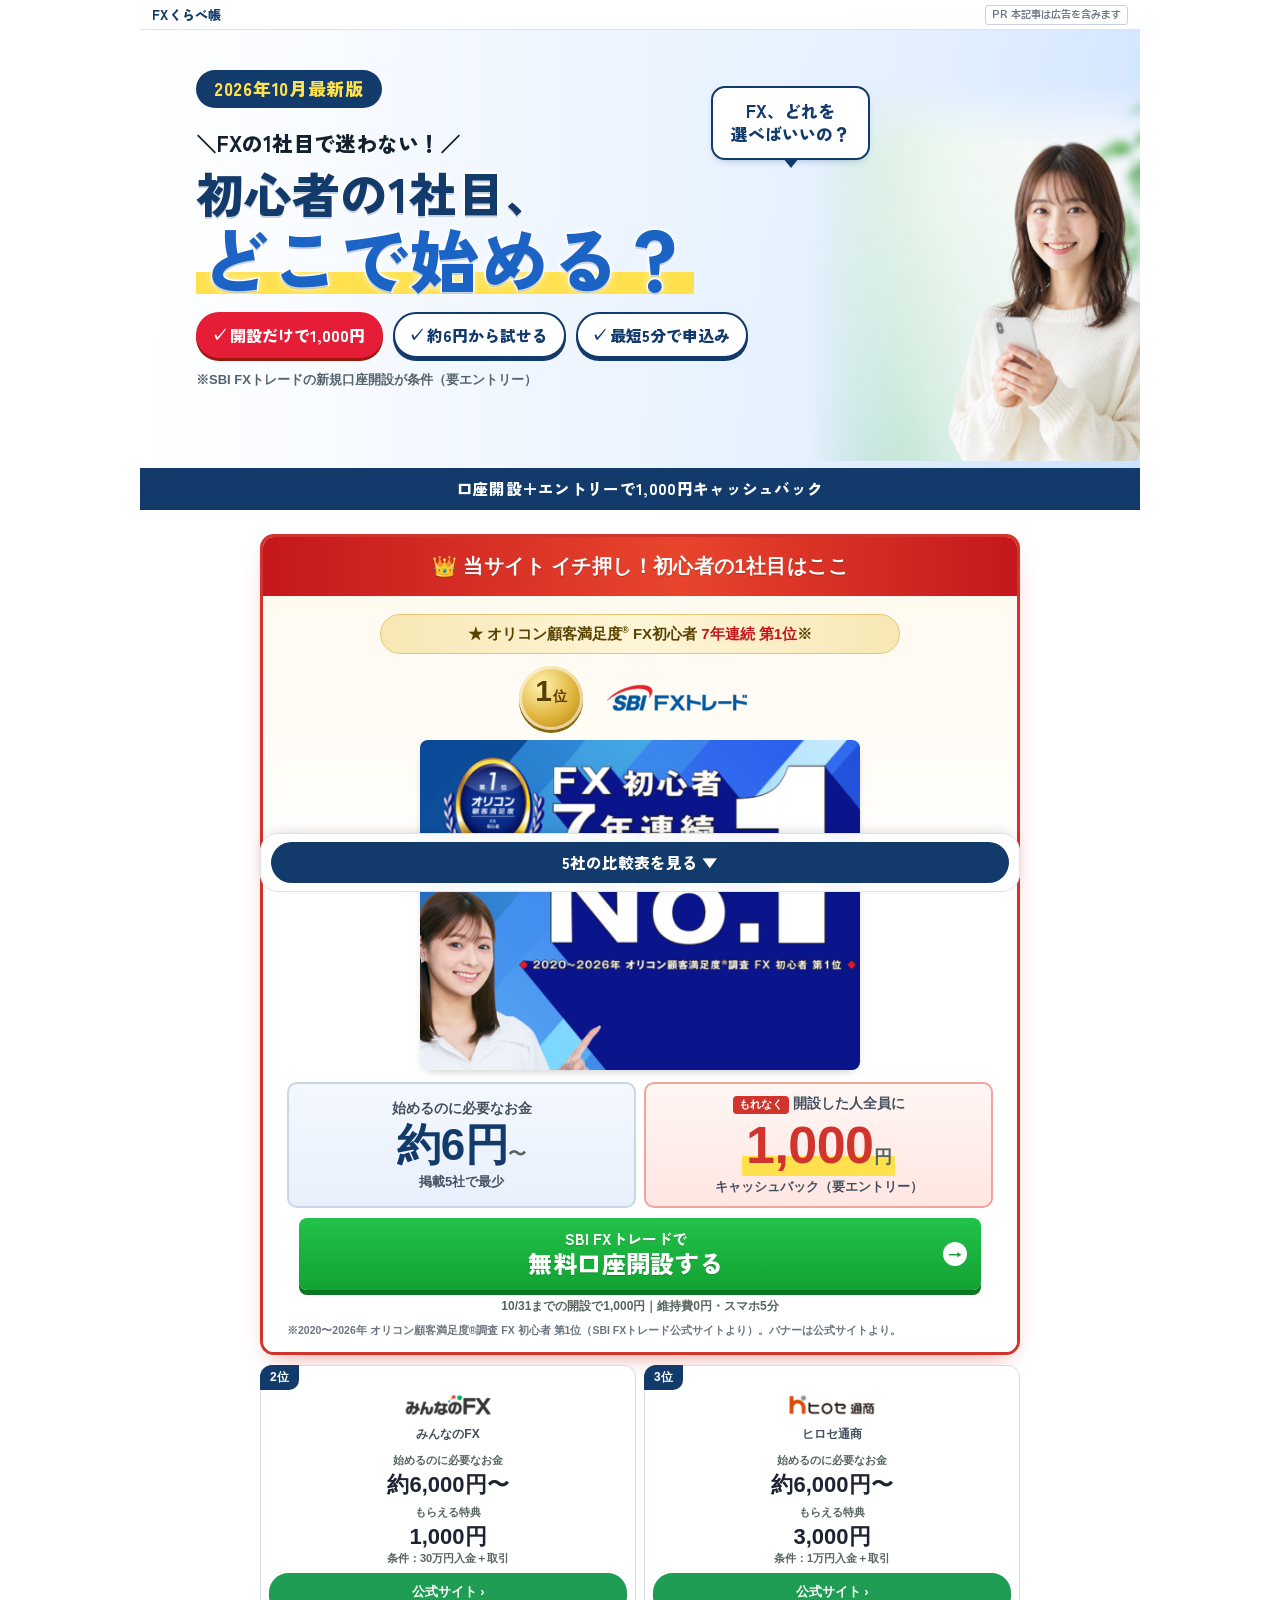
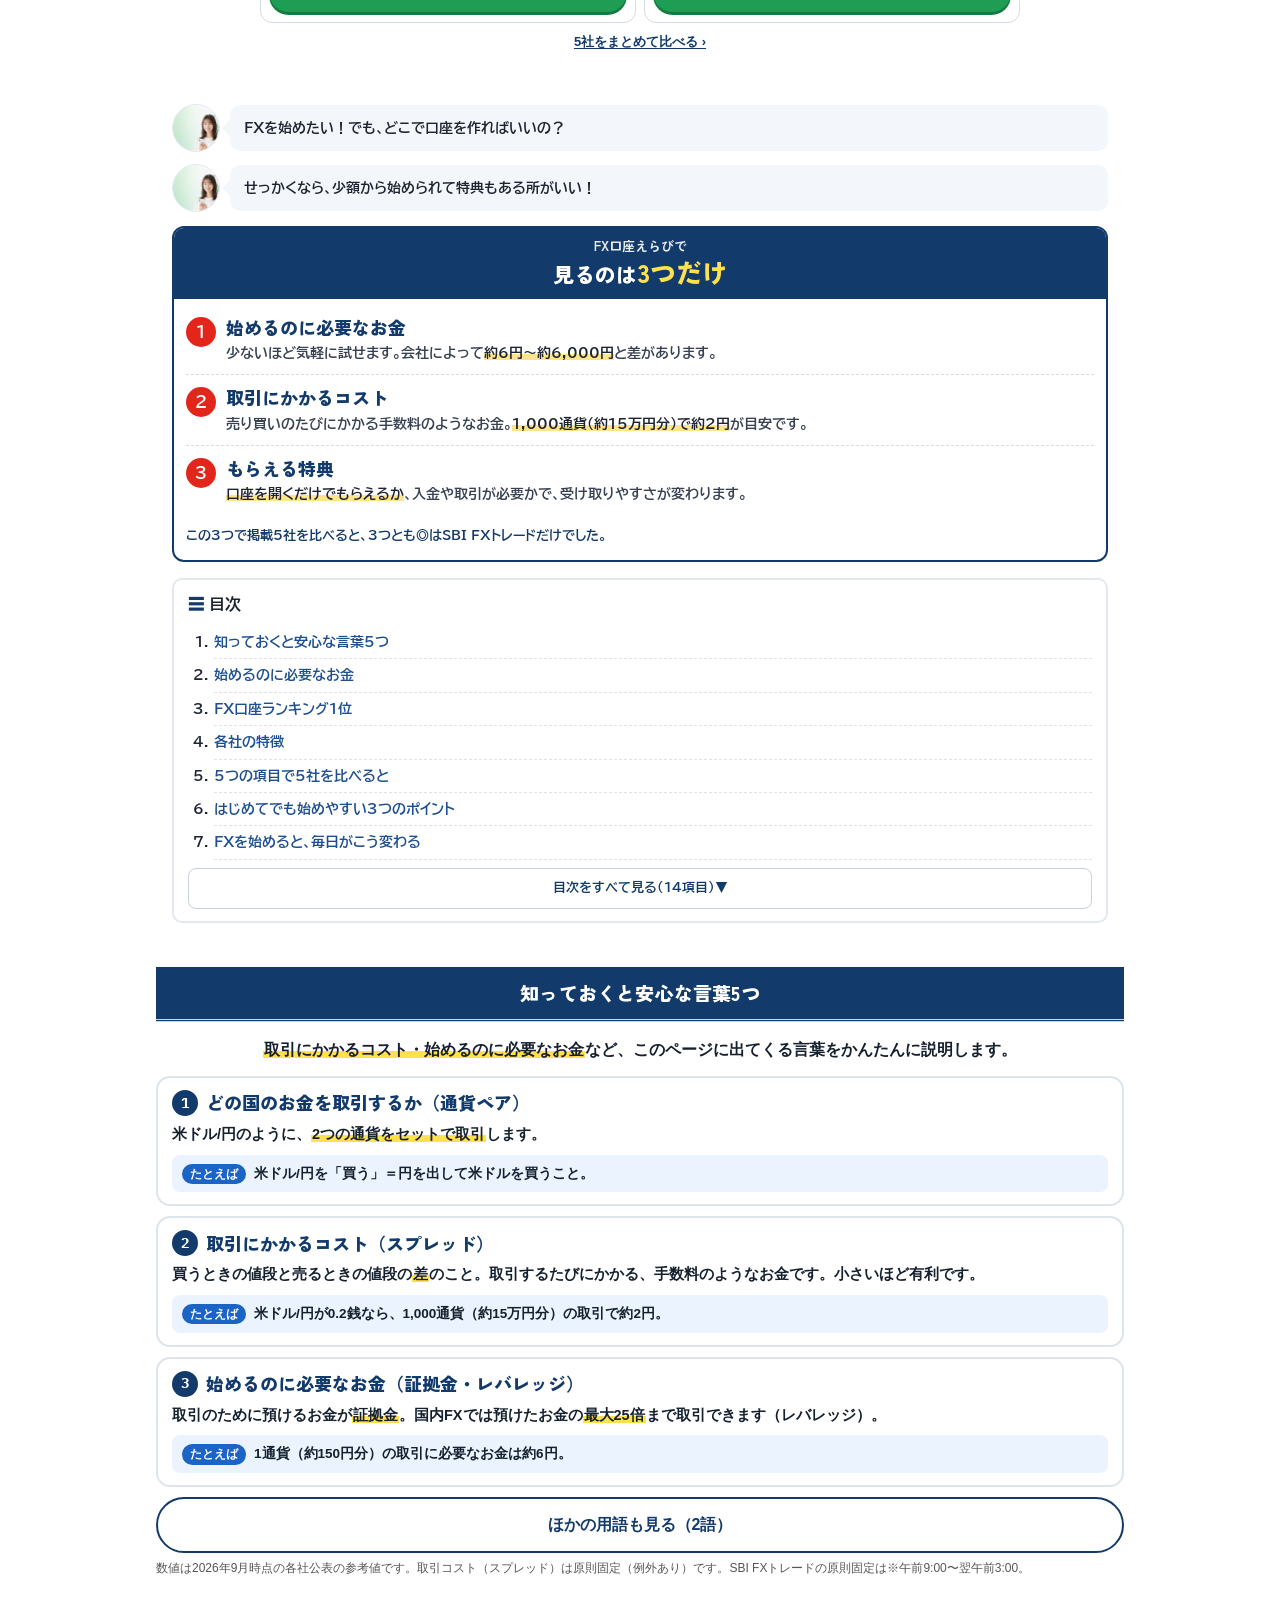
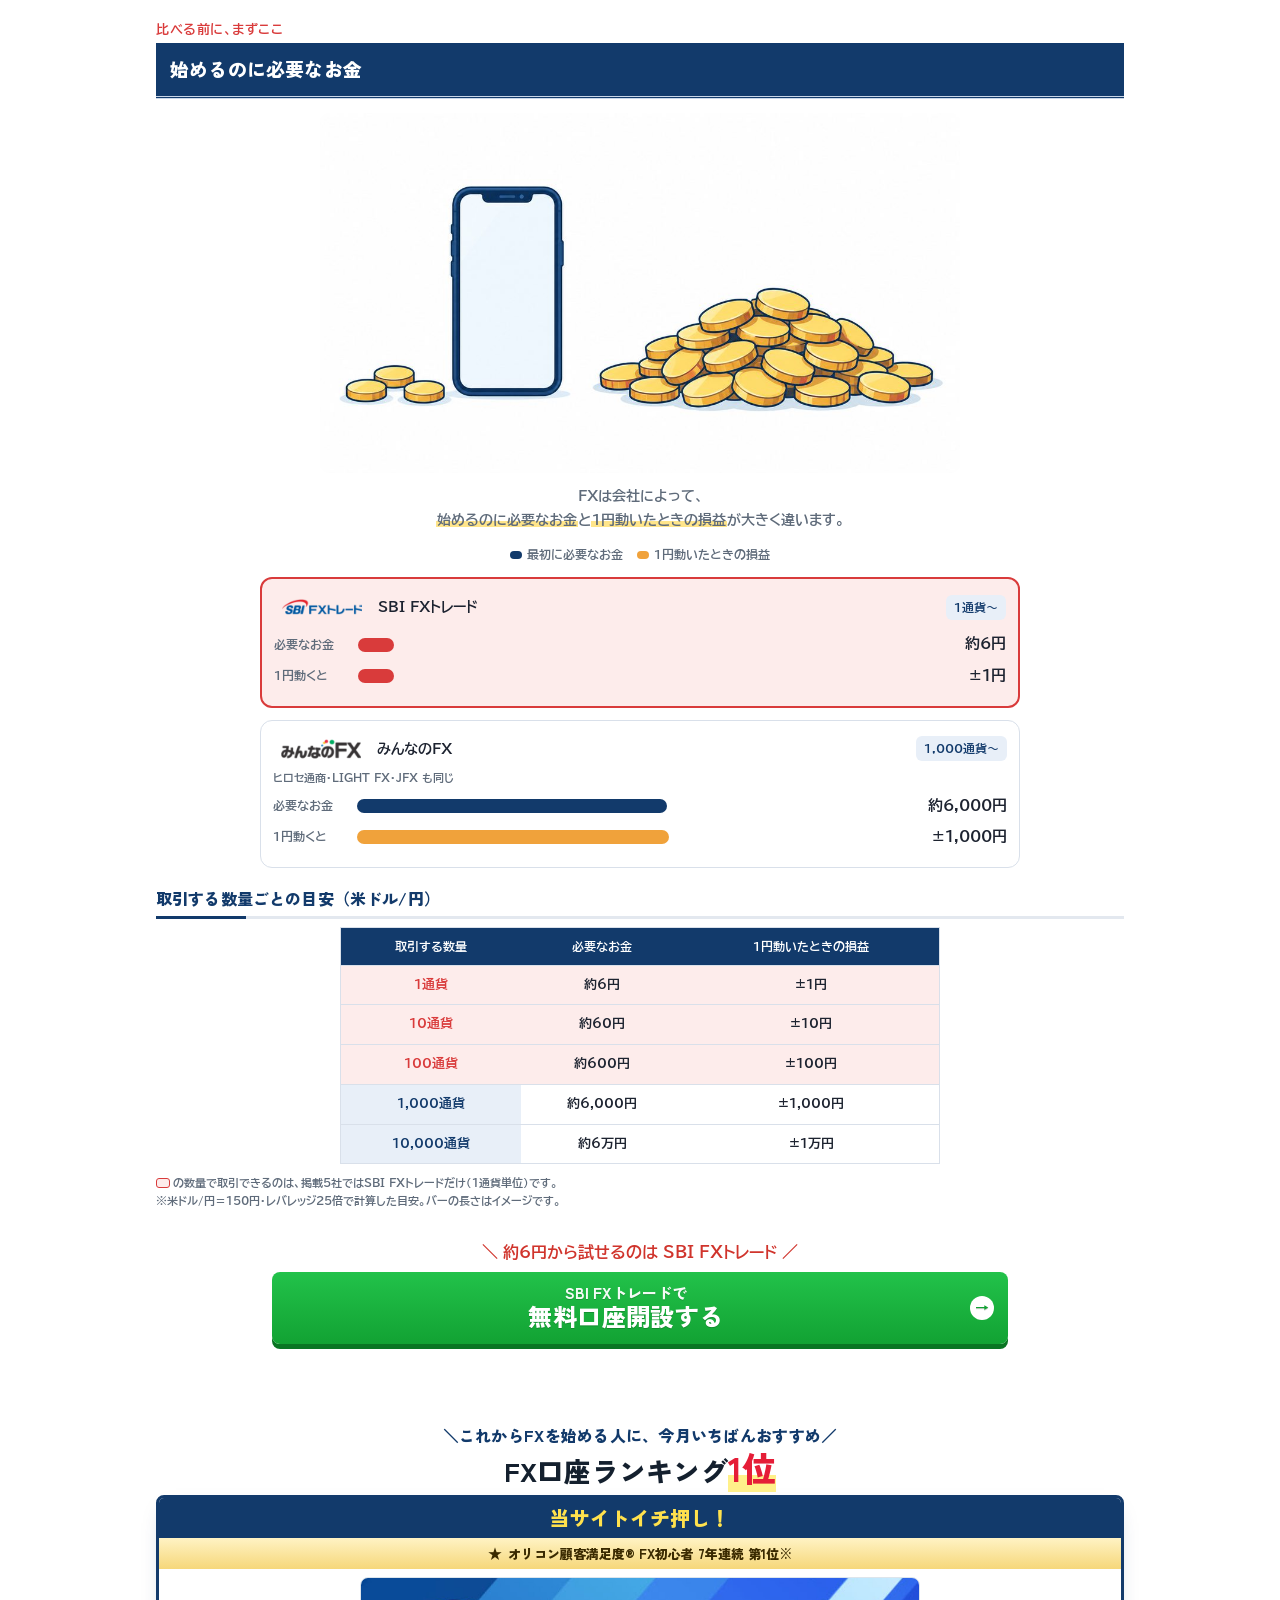
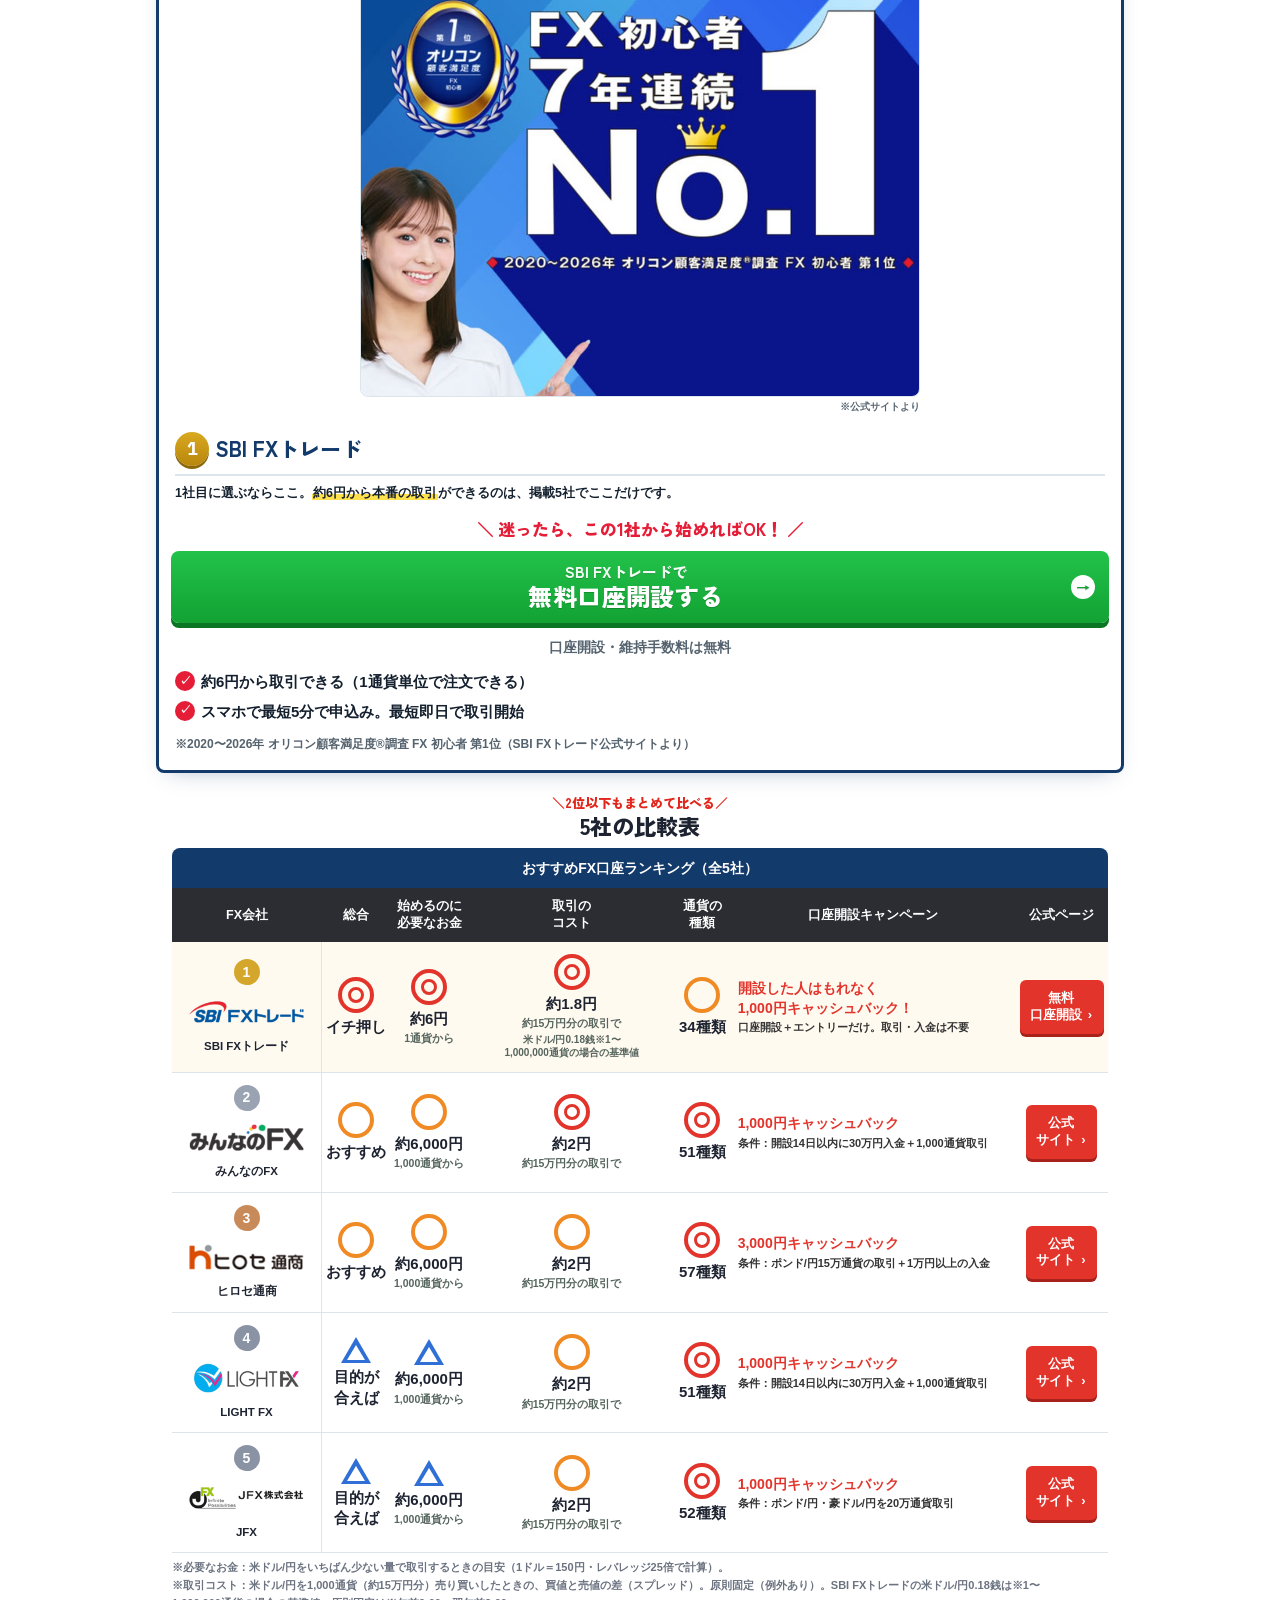
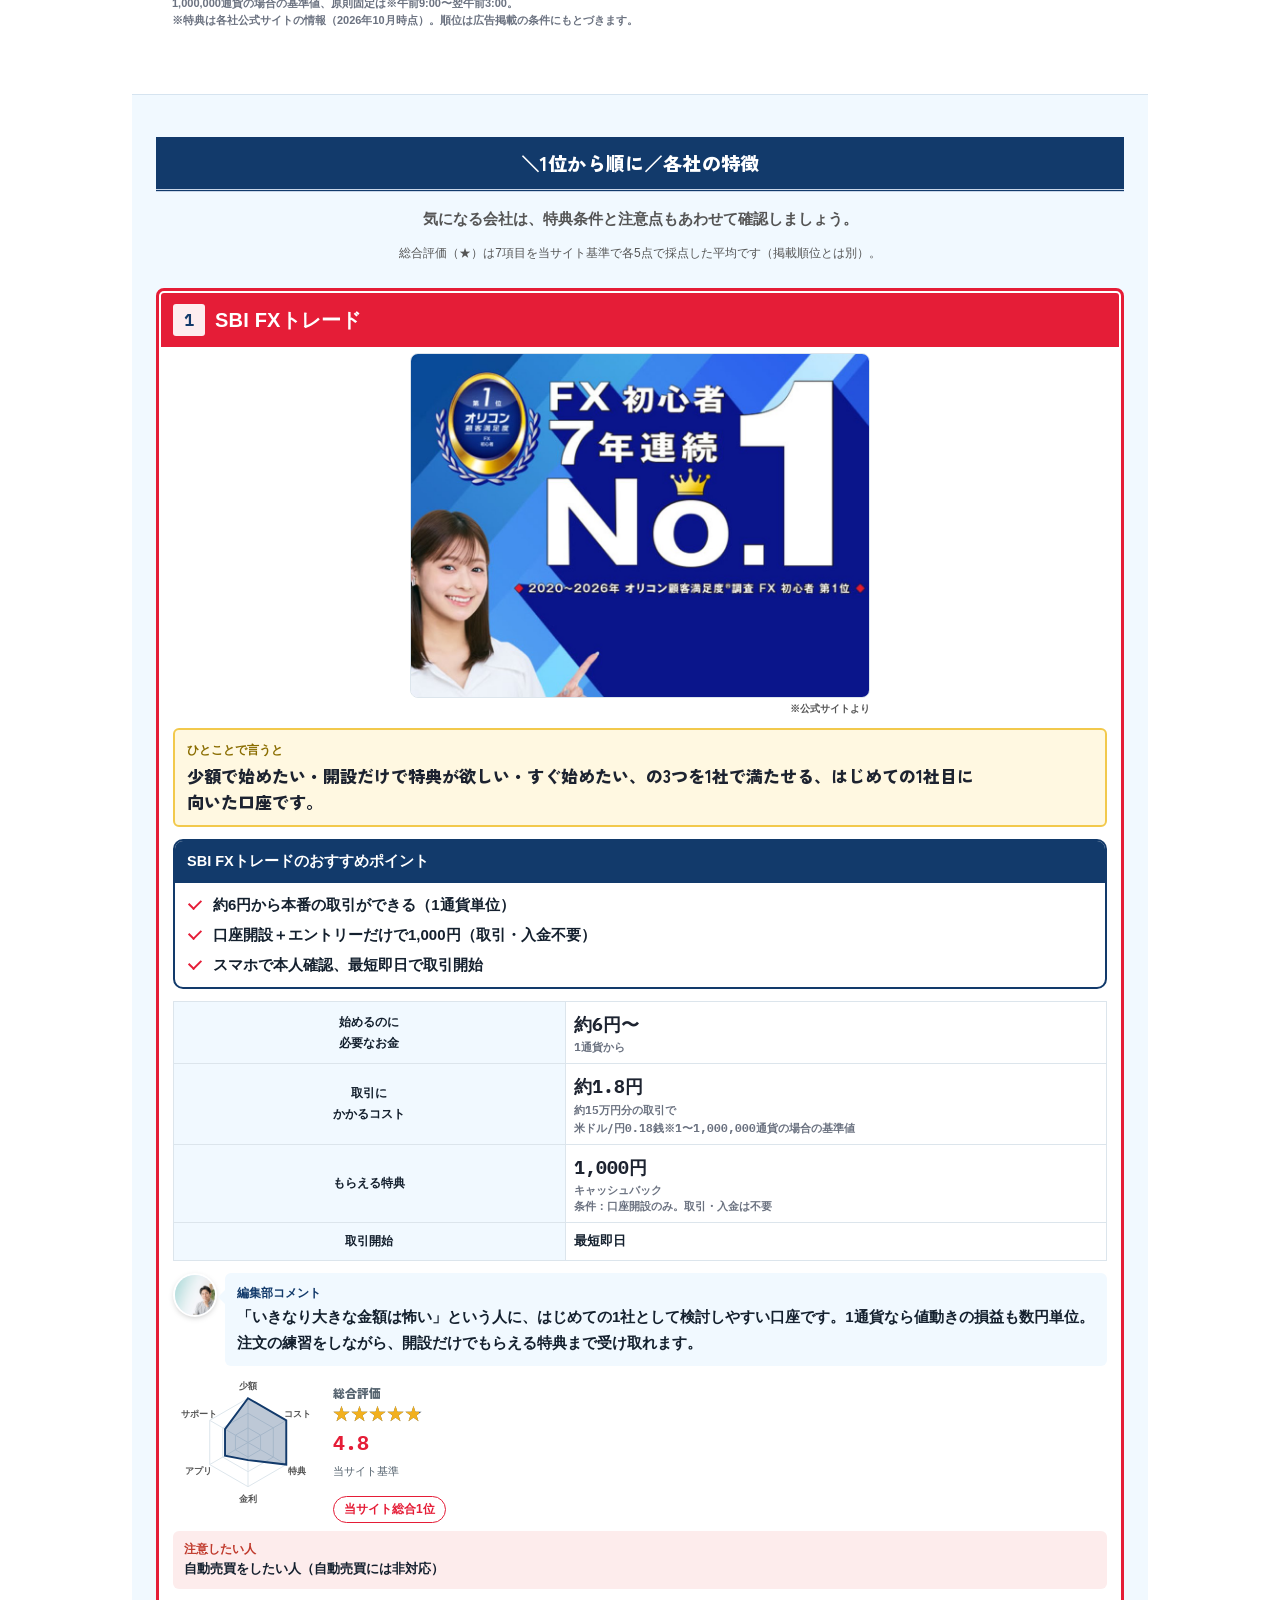
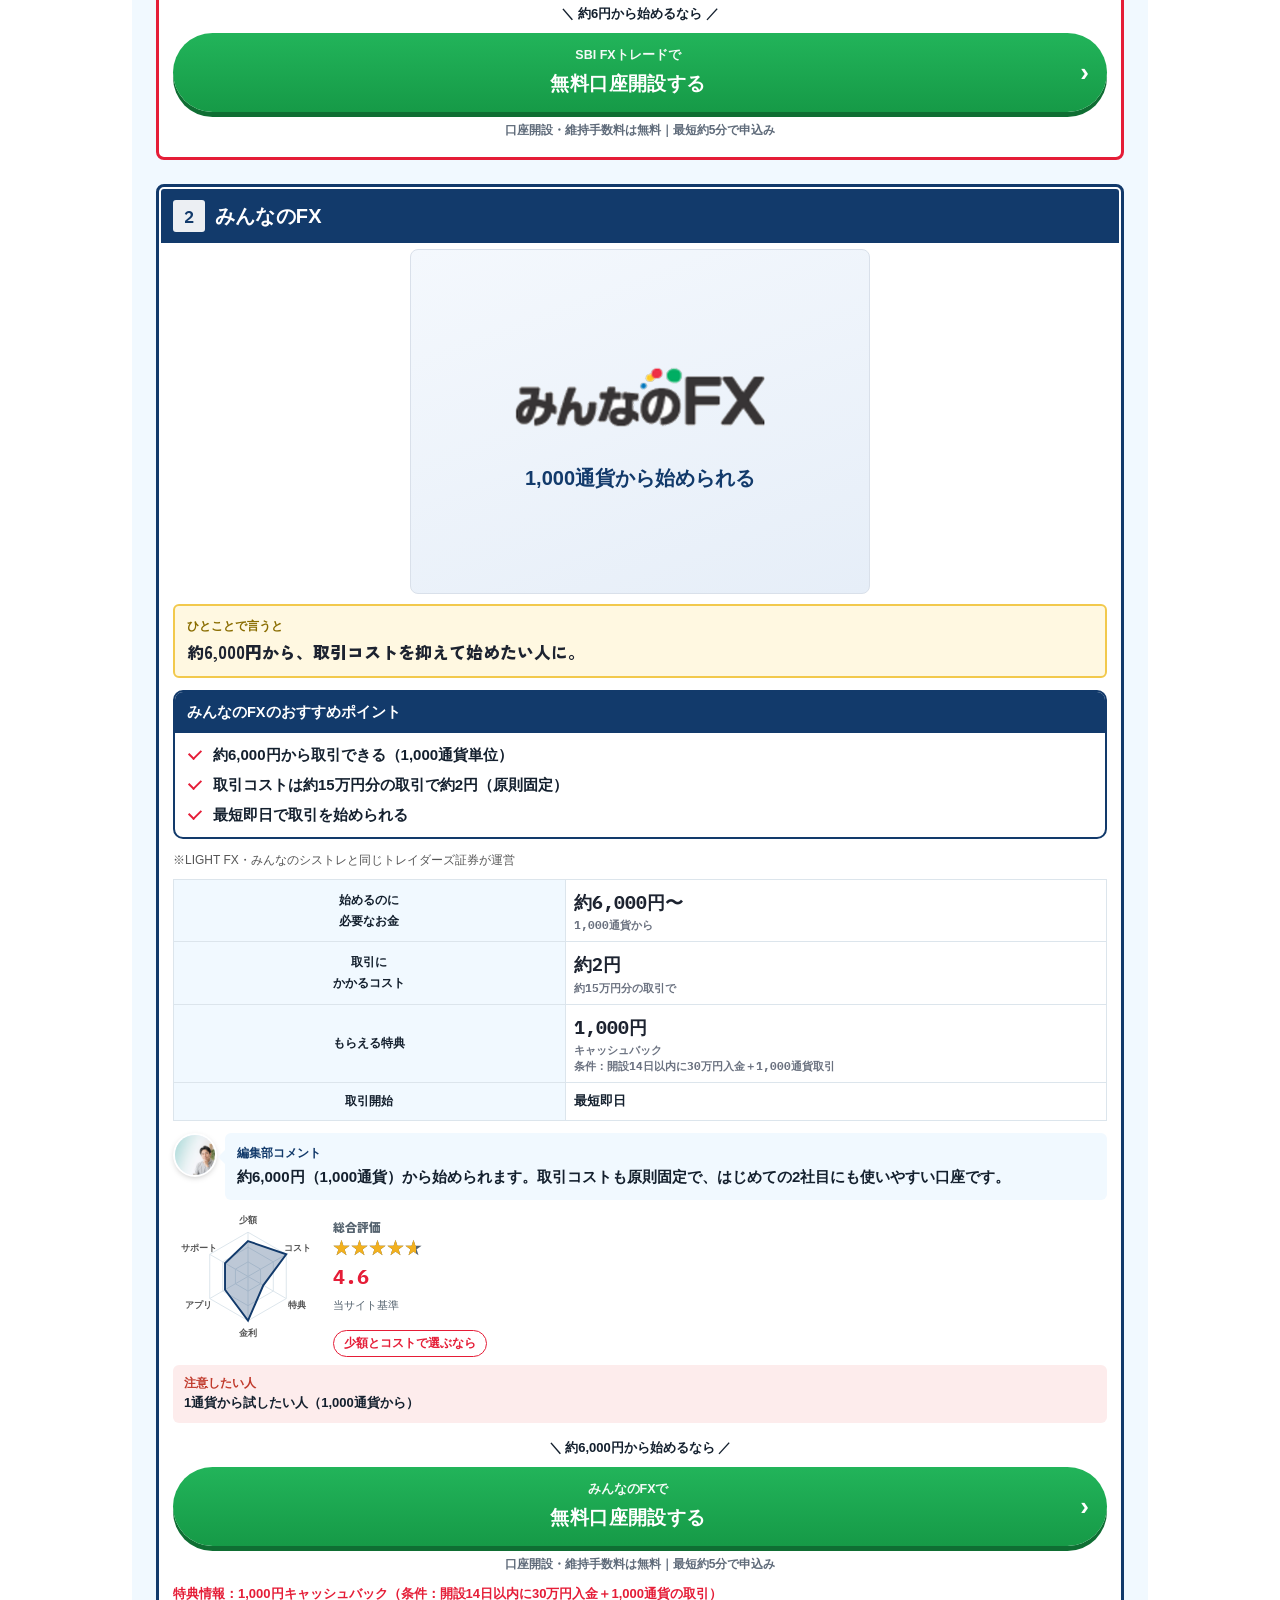
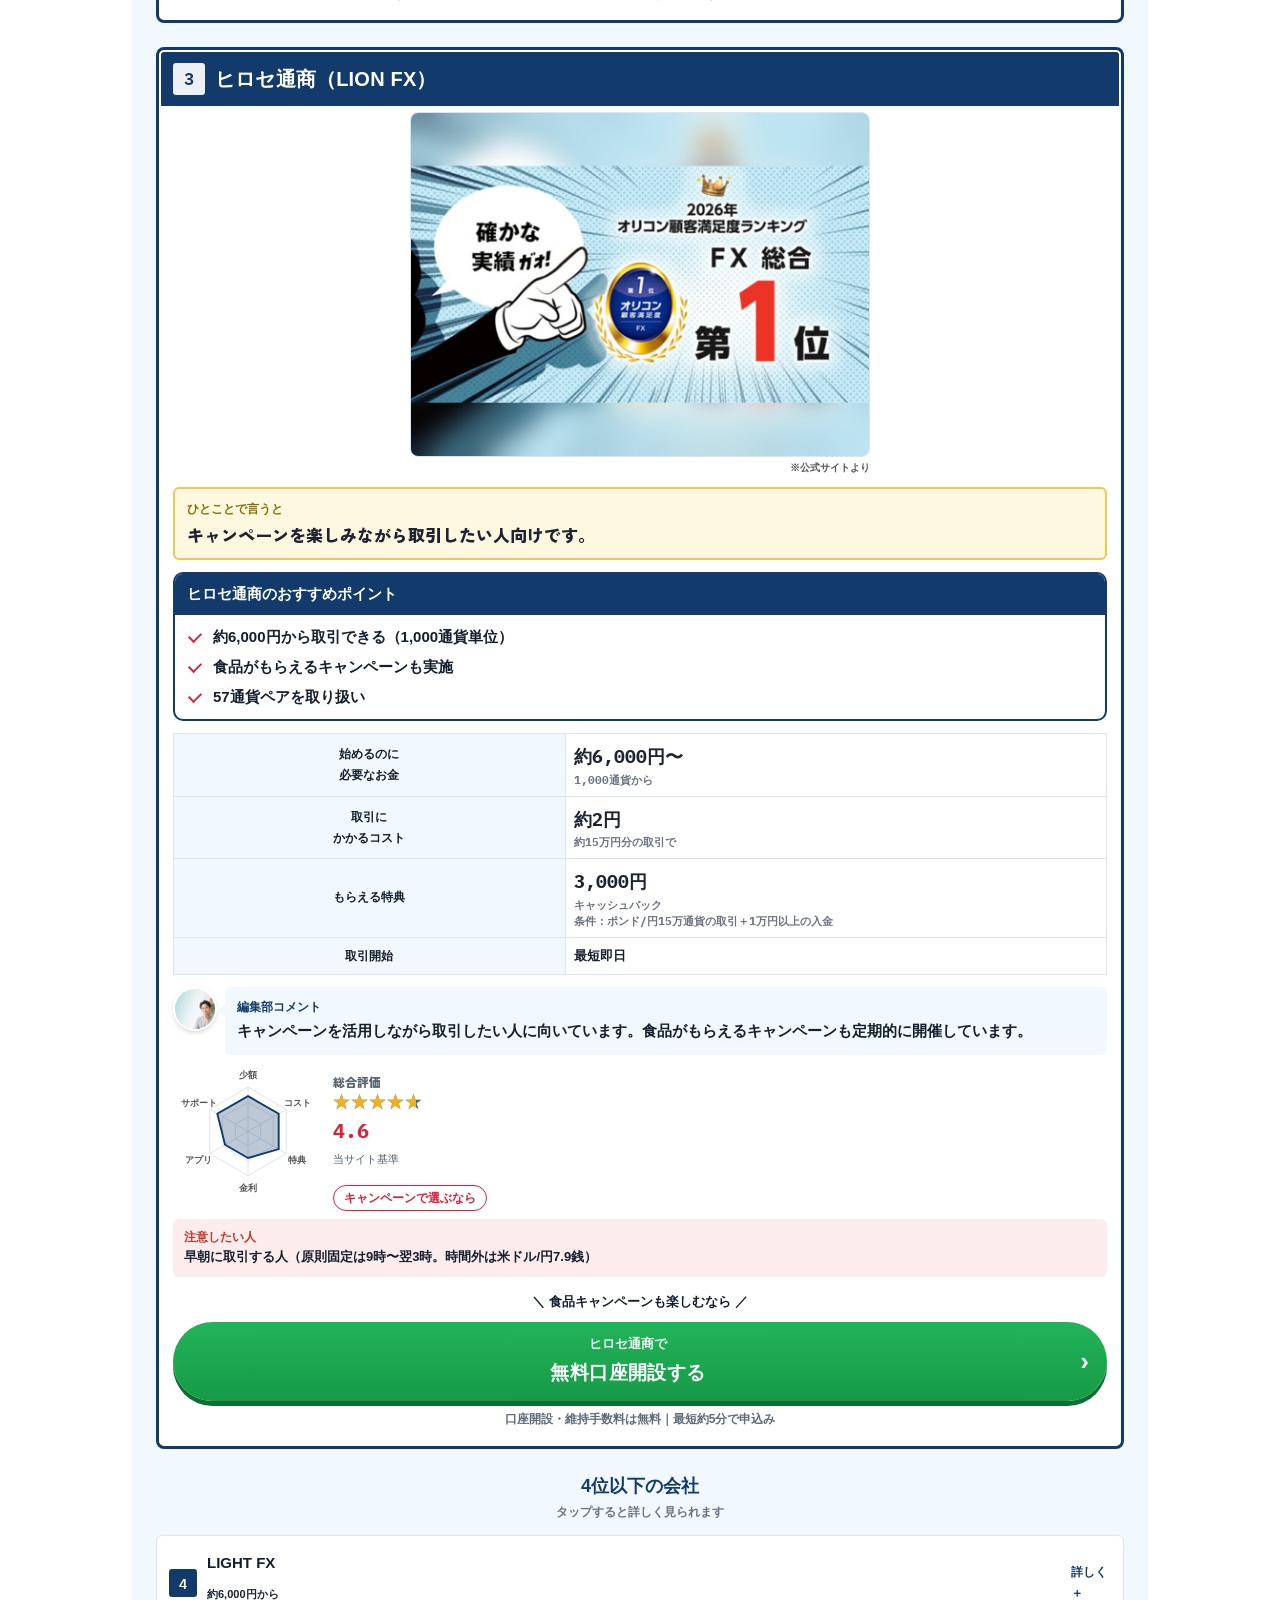
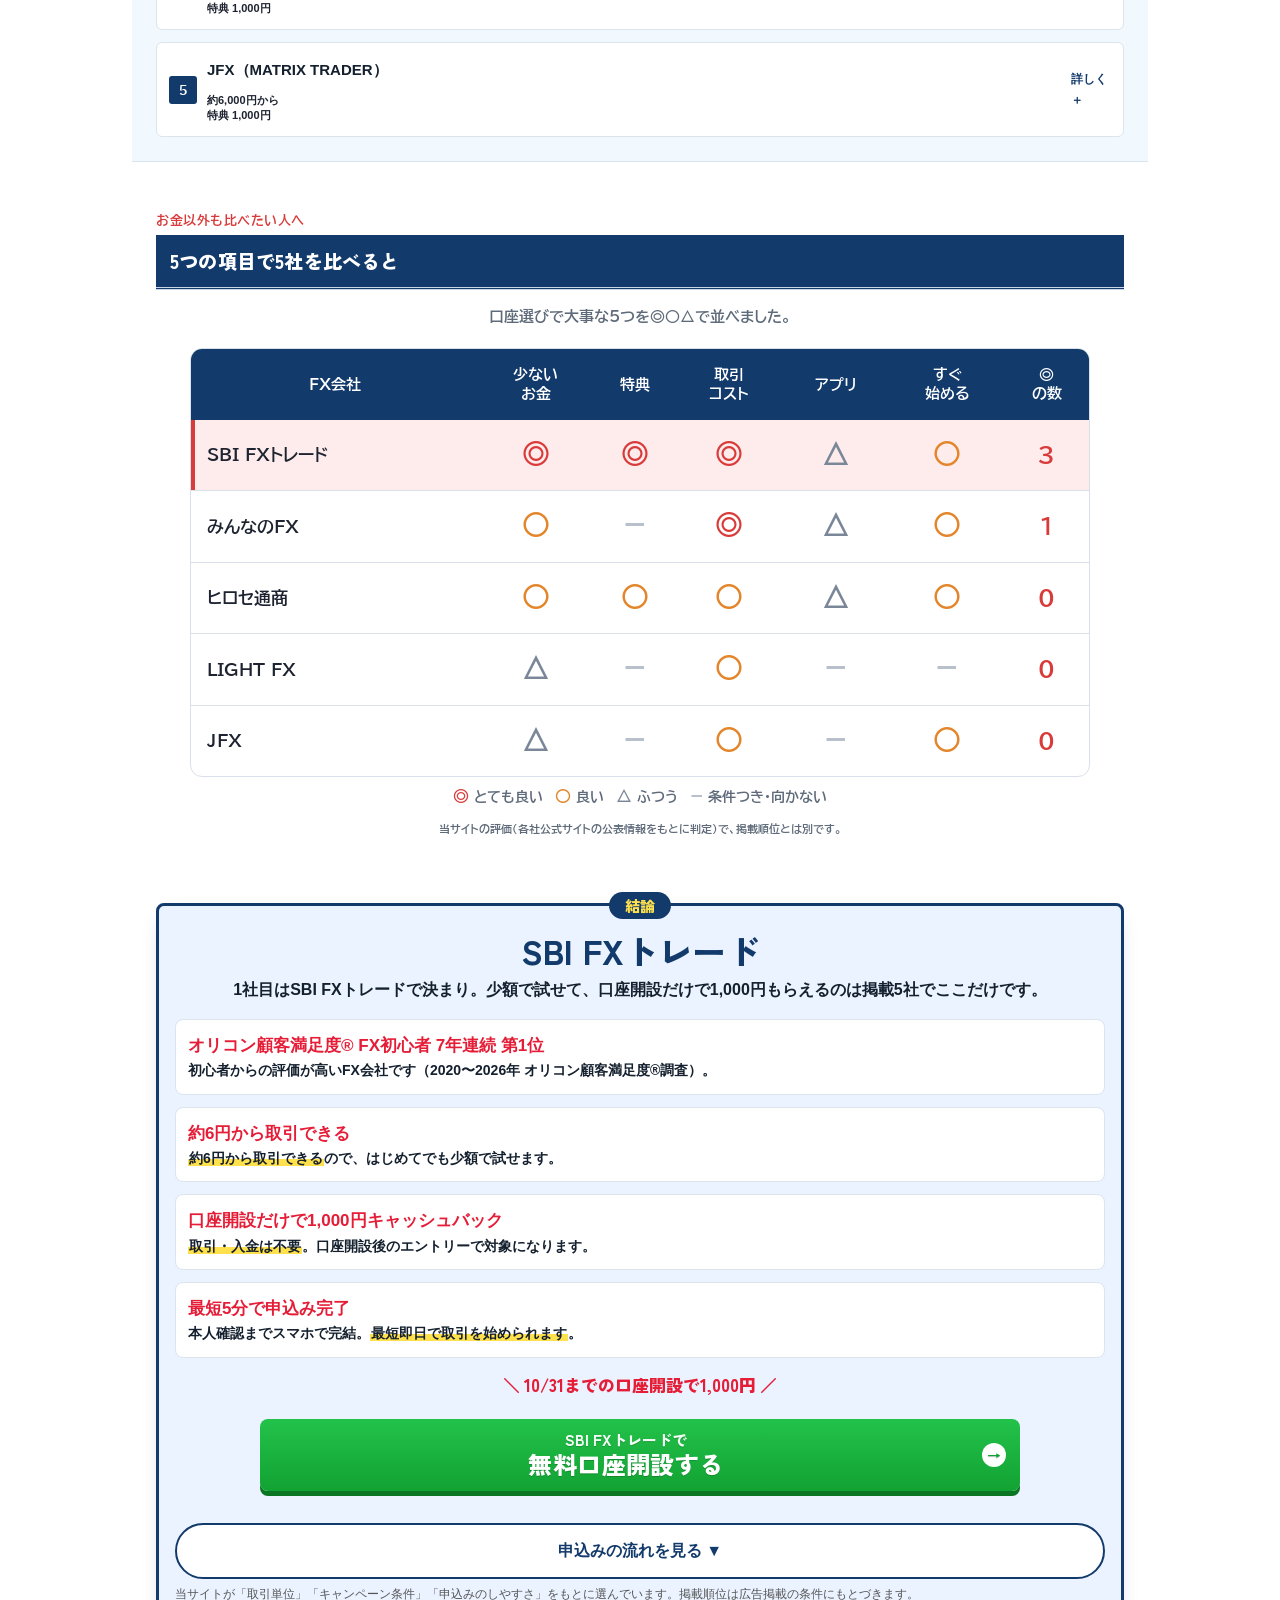
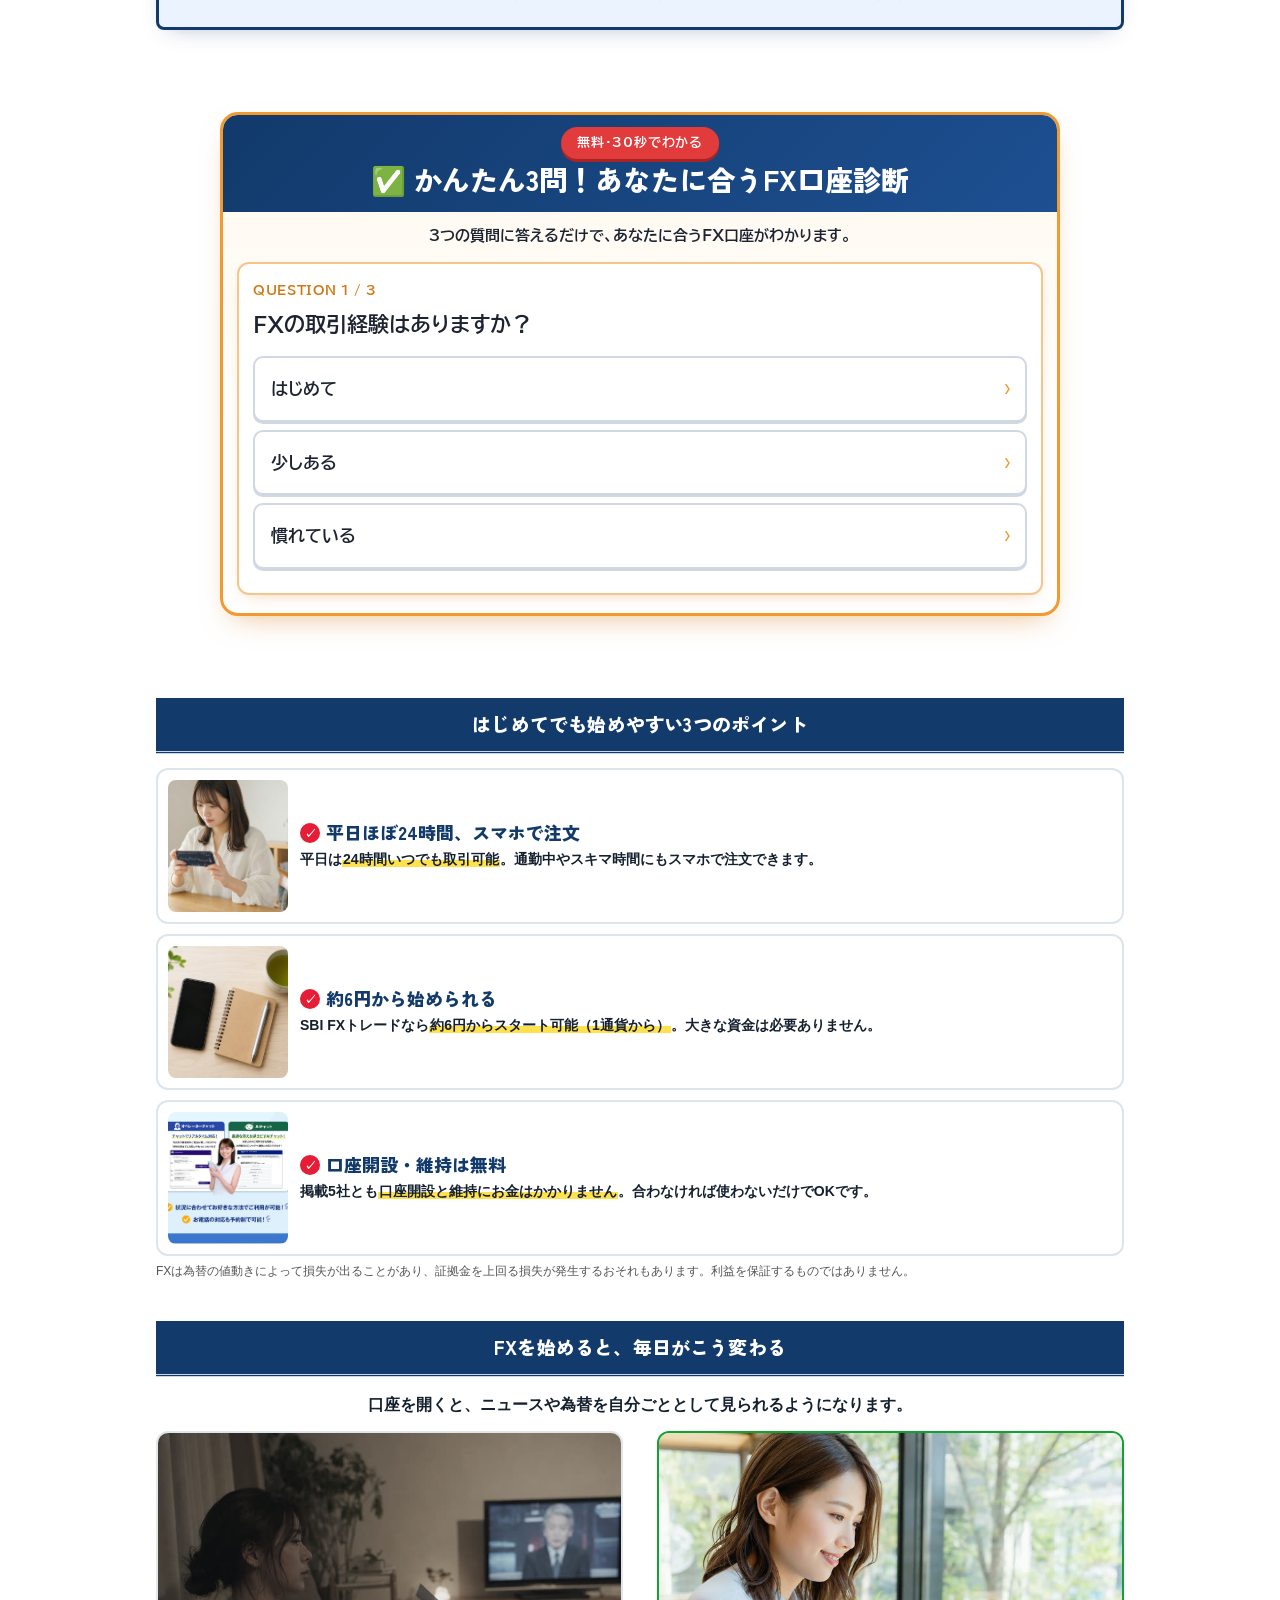
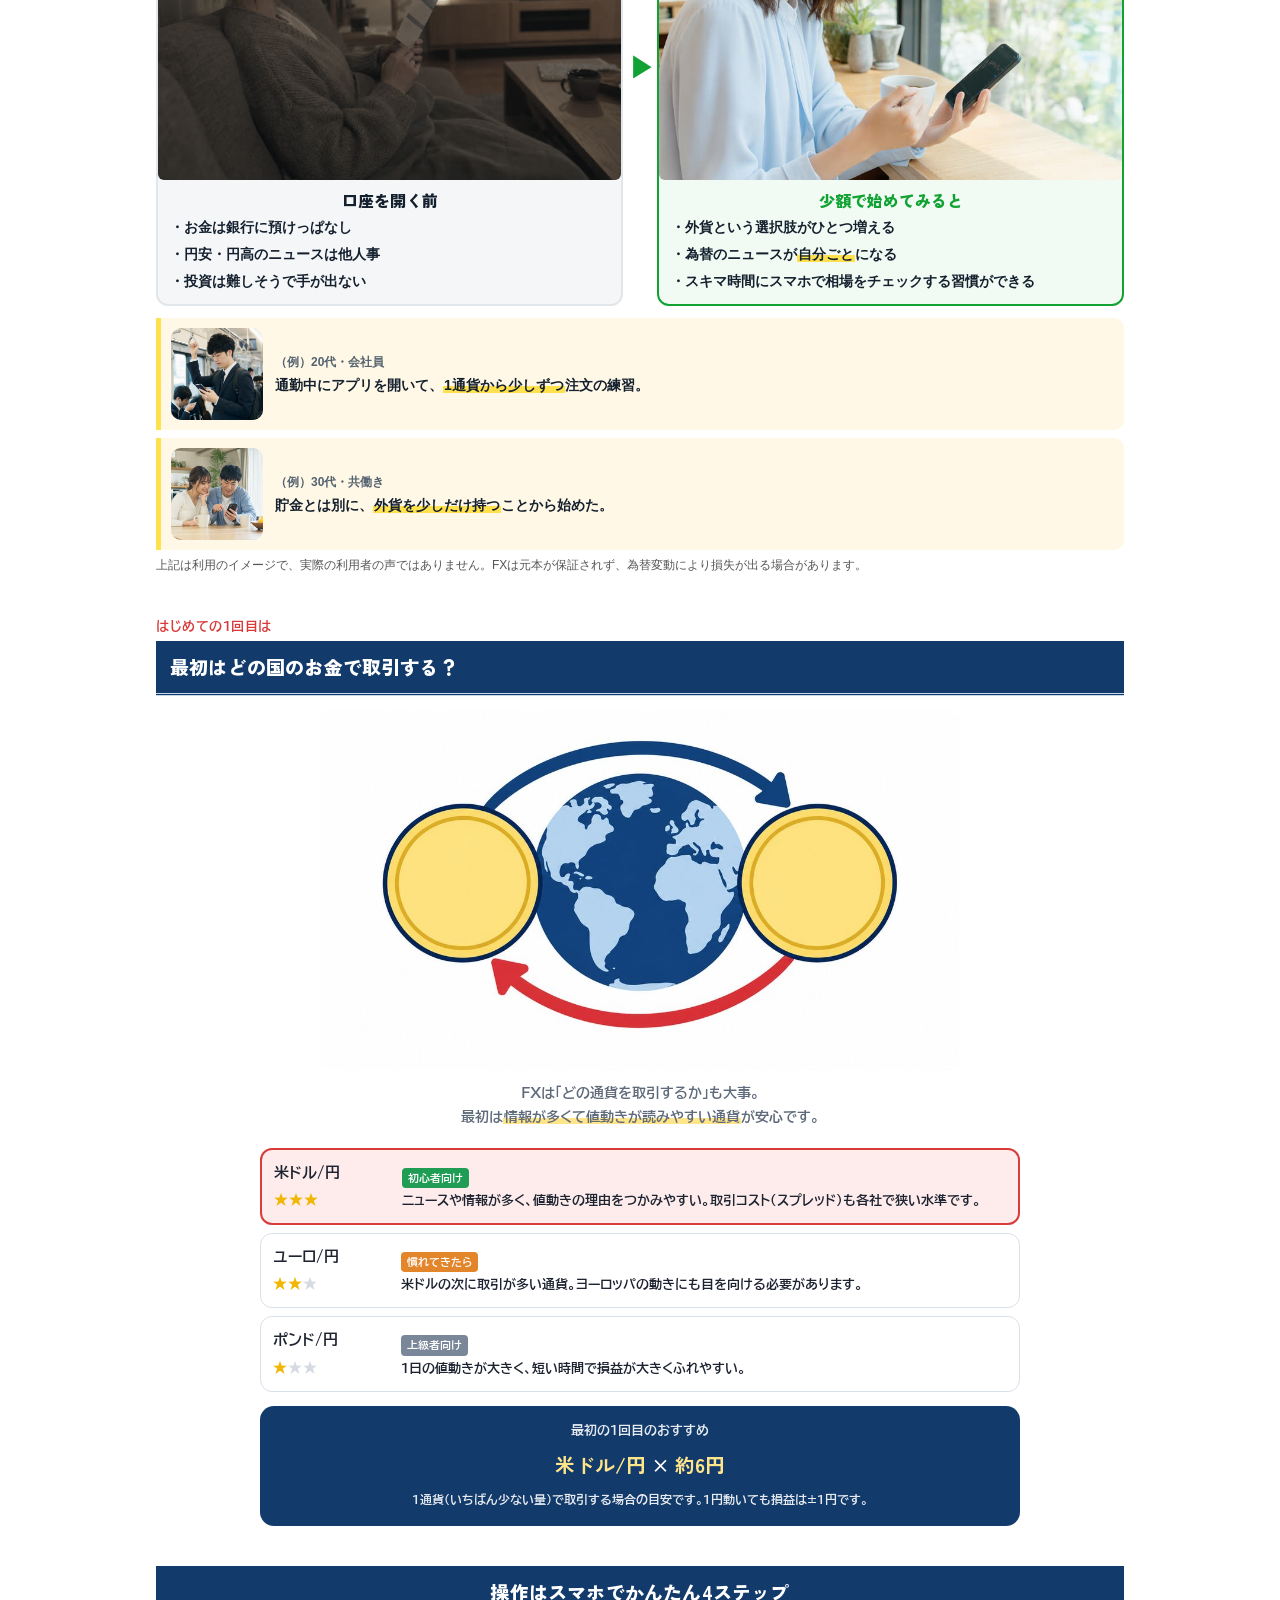
==== commit cd48dbfc: "SBI様ご指摘①：原則固定と書く全箇所にSBIの時間帯（※午前9:00〜翌午前3:00）を追記 Co-Authored-By: Claude Opus 5.5 <noreply@anthropic.c" ====
--- a/r-14252235/index.html
+++ b/r-14252235/index.html
@@ -1804,7 +1804,7 @@
 /* 試算の棒は受け取りの見込みなので、損失ライン（--caution）と同じくらい見える濃さに */
 .swap-chart .bar{fill:var(--accent);opacity:.8}
 </style>
-<link rel="stylesheet" href="zukai.css?v=20261020f">
+<link rel="stylesheet" href="zukai.css?v=20261020g">
 </head><body>
 <!-- Google Tag Manager (noscript) -->
 <noscript><iframe src="https://www.googletagmanager.com/ns.html?id=GTM-5BLP3X5V"
@@ -1842,7 +1842,7 @@
       <p class="tm-t" data-ff="1"><span class="tm-no num" data-ff="1">5</span>損失を<wbr>止める<wbr>自動決済<wbr>（ロスカット）<wbr></p>
       <p class="tm-d" data-ff="1" style="font-size: 15px !important; line-height: 1.75 !important;">損失が<wbr>一定の<wbr>水準を<wbr>超えると、<wbr><mark class="r2-mk" data-ff="1">自動で<wbr>決済される<wbr>仕組み</mark>⁠。<wbr>損失が<wbr>大きくなりすぎるのを<wbr>防ぎます。<wbr></p>
       <p class="tm-ex" data-ff="1" style="font-size: 15px !important; line-height: 1.75 !important;"><b data-ff="1">たとえば<wbr></b>相場が<wbr>急に<wbr>動いたときは、<wbr>証拠金を<wbr>上回る<wbr>損失が<wbr>出ることもあります。</p></article></div></details>
-    <p class="fine" data-ff="1">数値は<wbr>2026年9月時点の<wbr>各社公表の<wbr>参考値です。<wbr>取引コスト<wbr>（スプレッド）<wbr>は<wbr>原則固定<wbr>（例外あり）<wbr>です。</p></section><section class="sec zk" id="zk-money"><p class="zk-eb" data-ff="1">比べる<wbr>前に、<wbr>まずここ<wbr></p><h2 class="zk-h" data-ff="1">始めるのに<wbr>必要なお金</h2><img class="zk-ill" src="img/zukai/zukai_shogaku.jpg" alt="" loading="lazy"><p class="zk-lead" data-ff="1" style="font-size: 15px !important; line-height: 1.75 !important;">FXは<wbr>会社によって、<br><mark data-ff="1">始めるのに<wbr>必要なお金</mark>と<mark data-ff="1">1円動いたときの<wbr>損益</mark>が<wbr>大きく<wbr>違います。<wbr></p><div class="zk-key"><span data-ff="1">最初に<wbr>必要なお金</span><span class="l" data-ff="1">1円動いたときの<wbr>損益</span></div><div class="zk-money"><div class="zk-mrow best"><div class="zk-mhead"><img src="img/lg3/sbifxt.png" alt=""><b data-ff="1">SBI FXトレード</b><span class="zk-unit" data-ff="1">1通貨〜</span></div><div class="zk-bar"><span data-ff="1">必要なお金</span><i style="width:6%"></i><em data-ff="1">約6円</em></div><div class="zk-bar loss"><span data-ff="1">1円動くと</span><i style="width:6%"></i><em data-ff="1">±1円</em></div></div><div class="zk-mrow"><div class="zk-mhead"><img src="img/lg3/minfx.png" alt=""><b data-ff="1">みんなの<wbr>FX</b><span class="zk-unit" data-ff="1">1,000通貨〜</span></div><p class="zk-fine" style="margin: -4px 0px 6px; font-size: 12px !important;" data-ff="1">ヒロセ通商・<wbr>LIGHT FX・<wbr>JFX も<wbr>同じ<wbr></p><div class="zk-bar"><span data-ff="1">必要なお金</span><i style="width:55%"></i><em data-ff="1">約6,000円</em></div><div class="zk-bar loss"><span data-ff="1">1円動くと</span><i style="width:55%"></i><em data-ff="1">±1,000円</em></div></div></div><h3 class="zk-h3" data-ff="1">取引する<wbr>数量ごとの<wbr>目安<wbr>（米ドル/円）<wbr></h3><div class="zk-tbl-wrap"><table class="zk-qty"><thead><tr><th data-ff="1">取引する<wbr>数量</th><th data-ff="1">必要なお金</th><th data-ff="1">1円動いたときの<wbr>損益</th></tr></thead><tbody><tr class="sbi"><th data-ff="1">1通貨</th><td data-ff="1">約6円</td><td data-ff="1">±1円</td></tr><tr class="sbi"><th data-ff="1">10通貨</th><td data-ff="1">約60円</td><td data-ff="1">±10円</td></tr><tr class="sbi"><th data-ff="1">100通貨</th><td data-ff="1">約600円</td><td data-ff="1">±100円</td></tr><tr><th data-ff="1">1,000通貨</th><td data-ff="1">約6,000円</td><td data-ff="1">±1,000円</td></tr><tr><th data-ff="1">10,000通貨</th><td data-ff="1">約6万円</td><td data-ff="1">±1万円</td></tr></tbody></table></div><p class="zk-fine" style="text-align: center; font-size: 12px !important;" data-ff="1"><span class="zk-sbi-key"></span>の<wbr>数量で<wbr>取引できるのは、<wbr>掲載5社では<wbr><b data-ff="1">SBI FXトレードだけ<wbr></b>（1通貨単位）<wbr>です。<br>※米ドル/円＝150円・<wbr>レバレッジ25倍で<wbr>計算した<wbr>目安。<wbr>バーの<wbr>長さは<wbr>イメージです。<wbr></p><div class="zk-road-cta" id="zk-mn-cta"><p class="zk-mn-lead" data-ff="1">＼ 約6円から<wbr>試せるのは SBI FXトレード ／</p><a class="r2-btn pulse shine two" href="https://click.j-a-net.jp/2451632/1065459/" rel="sponsored noopener" target="_blank" data-aff="sbifxt" data-place="money"><span class="b-1" data-ff="1">SBI FXトレードで<wbr></span><span class="b-2" data-ff="1">無料口座開設する</span><span class="arrow" aria-hidden="true" data-ff="1">→</span></a></div></section><section class="sec r2-worry" id="worry" hidden="">
+    <p class="fine" data-ff="1">数値は<wbr>2026年9月時点の<wbr>各社公表の<wbr>参考値です。<wbr>取引コスト<wbr>（スプレッド）<wbr>は<wbr>原則固定<wbr>（例外あり）<wbr>です。<wbr>SBI FXトレードの<wbr>原則固定は<wbr>※午前9:00〜翌午前3:00。</p></section><section class="sec zk" id="zk-money"><p class="zk-eb" data-ff="1">比べる<wbr>前に、<wbr>まずここ<wbr></p><h2 class="zk-h" data-ff="1">始めるのに<wbr>必要なお金</h2><img class="zk-ill" src="img/zukai/zukai_shogaku.jpg" alt="" loading="lazy"><p class="zk-lead" data-ff="1" style="font-size: 15px !important; line-height: 1.75 !important;">FXは<wbr>会社によって、<br><mark data-ff="1">始めるのに<wbr>必要なお金</mark>と<mark data-ff="1">1円動いたときの<wbr>損益</mark>が<wbr>大きく<wbr>違います。<wbr></p><div class="zk-key"><span data-ff="1">最初に<wbr>必要なお金</span><span class="l" data-ff="1">1円動いたときの<wbr>損益</span></div><div class="zk-money"><div class="zk-mrow best"><div class="zk-mhead"><img src="img/lg3/sbifxt.png" alt=""><b data-ff="1">SBI FXトレード</b><span class="zk-unit" data-ff="1">1通貨〜</span></div><div class="zk-bar"><span data-ff="1">必要なお金</span><i style="width:6%"></i><em data-ff="1">約6円</em></div><div class="zk-bar loss"><span data-ff="1">1円動くと</span><i style="width:6%"></i><em data-ff="1">±1円</em></div></div><div class="zk-mrow"><div class="zk-mhead"><img src="img/lg3/minfx.png" alt=""><b data-ff="1">みんなの<wbr>FX</b><span class="zk-unit" data-ff="1">1,000通貨〜</span></div><p class="zk-fine" style="margin: -4px 0px 6px; font-size: 12px !important;" data-ff="1">ヒロセ通商・<wbr>LIGHT FX・<wbr>JFX も<wbr>同じ<wbr></p><div class="zk-bar"><span data-ff="1">必要なお金</span><i style="width:55%"></i><em data-ff="1">約6,000円</em></div><div class="zk-bar loss"><span data-ff="1">1円動くと</span><i style="width:55%"></i><em data-ff="1">±1,000円</em></div></div></div><h3 class="zk-h3" data-ff="1">取引する<wbr>数量ごとの<wbr>目安<wbr>（米ドル/円）<wbr></h3><div class="zk-tbl-wrap"><table class="zk-qty"><thead><tr><th data-ff="1">取引する<wbr>数量</th><th data-ff="1">必要なお金</th><th data-ff="1">1円動いたときの<wbr>損益</th></tr></thead><tbody><tr class="sbi"><th data-ff="1">1通貨</th><td data-ff="1">約6円</td><td data-ff="1">±1円</td></tr><tr class="sbi"><th data-ff="1">10通貨</th><td data-ff="1">約60円</td><td data-ff="1">±10円</td></tr><tr class="sbi"><th data-ff="1">100通貨</th><td data-ff="1">約600円</td><td data-ff="1">±100円</td></tr><tr><th data-ff="1">1,000通貨</th><td data-ff="1">約6,000円</td><td data-ff="1">±1,000円</td></tr><tr><th data-ff="1">10,000通貨</th><td data-ff="1">約6万円</td><td data-ff="1">±1万円</td></tr></tbody></table></div><p class="zk-fine" style="text-align: center; font-size: 12px !important;" data-ff="1"><span class="zk-sbi-key"></span>の<wbr>数量で<wbr>取引できるのは、<wbr>掲載5社では<wbr><b data-ff="1">SBI FXトレードだけ<wbr></b>（1通貨単位）<wbr>です。<br>※米ドル/円＝150円・<wbr>レバレッジ25倍で<wbr>計算した<wbr>目安。<wbr>バーの<wbr>長さは<wbr>イメージです。<wbr></p><div class="zk-road-cta" id="zk-mn-cta"><p class="zk-mn-lead" data-ff="1">＼ 約6円から<wbr>試せるのは SBI FXトレード ／</p><a class="r2-btn pulse shine two" href="https://click.j-a-net.jp/2451632/1065459/" rel="sponsored noopener" target="_blank" data-aff="sbifxt" data-place="money"><span class="b-1" data-ff="1">SBI FXトレードで<wbr></span><span class="b-2" data-ff="1">無料口座開設する</span><span class="arrow" aria-hidden="true" data-ff="1">→</span></a></div></section><section class="sec r2-worry" id="worry" hidden="">
     <h2 class="sec-h center" data-ff="1">FX口座選び、<wbr>こんなことで<wbr>迷っていませんか？<wbr></h2>
     <div class="wr-chat"><div class="wr-row you first"><span class="wr-av"><img src="img/gen/hero_woman.png" alt=""><em data-ff="1">相談者</em></span><div class="wr-b" data-ff="1" style="font-size: 15px !important; line-height: 1.75 !important;">FXを<wbr>始めてみたいけど、<wbr>どの<wbr>会社を<wbr>選べばいいのかわからなくて<wbr>…</div></div><div class="wr-row you"><span class="wr-av is-empty"></span><div class="wr-b" data-ff="1" style="font-size: 15px !important; line-height: 1.75 !important;">比較サイトを<wbr>見ても、<wbr>情報が<wbr>多すぎて<wbr>結局決められないんです</div></div><div class="wr-row you"><span class="wr-av is-empty"></span><div class="wr-b" data-ff="1" style="font-size: 15px !important; line-height: 1.75 !important;">いきなり<wbr>大きなお金を<wbr>入れて、<wbr>損をするのもこわいし<wbr>…</div></div><div class="wr-row ed first"><span class="wr-av"><img src="img/gen/hero_man.png" alt=""><em data-ff="1">編集部</em></span><div class="wr-b" data-ff="1" style="font-size: 15px !important; line-height: 1.75 !important;">はじめてなら<wbr>大丈夫です！<wbr>全部を<wbr>比べる<wbr>必要はありません。</div></div><div class="wr-row ed"><span class="wr-av is-empty"></span><div class="wr-b" data-ff="1" style="font-size: 15px !important; line-height: 1.75 !important;">見る<wbr>ポイントは<mark class="r2-mk" data-ff="1">この<wbr>3つだけ</mark>です。<wbr><ol class="wr-list"><li data-ff="1" style="font-size: 15px !important; line-height: 1.75 !important;">少額<wbr>（1通貨）<wbr>から<wbr>始められるか<wbr></li><li data-ff="1" style="font-size: 15px !important; line-height: 1.75 !important;">キャンペーンの<wbr>条件がかんたんか<wbr></li><li data-ff="1">スマホで<wbr>申込みがすぐ<wbr>終わるか</li></ol></div></div><div class="wr-row you first"><span class="wr-av"><img src="img/gen/hero_woman.png" alt=""><em data-ff="1">相談者</em></span><div class="wr-b" data-ff="1">それなら<wbr>私にも<wbr>選べそう！</div></div></div>
     <a class="wr-next" href="#top3" data-ff="1">初心者向け<wbr>FX口座 <mark class="r2-mk" data-ff="1">TOP3</mark> はこちら ▼</a></section><section class="r2-top3" id="top3">
@@ -2089,7 +2089,7 @@
     <p class="camp-note" data-ff="1">※過去にその<wbr>会社で<wbr>口座を<wbr>持っていたことがあると、<wbr>特典の<wbr>対象外になる<wbr>場合があります。<wbr></p>
     <div class="zk-camp"><div class="zk-cc easy"><div class="zk-cc-l"><span class="zk-cc-rk" data-ff="1">1位</span><img src="img/lg3/sbifxt.png" alt="SBI FXトレード"></div><div class="zk-cc-m"><span class="zk-cc-tag" data-ff="1">口座開設だけで<wbr>OK</span><p class="zk-cc-amt" data-ff="1">1,000<small data-ff="1">円</small><span class="zk-cc-cb" data-ff="1">キャッシュバック</span></p><p class="zk-cc-cond" data-ff="1" style="font-size: 13px !important;">条件：口座開設＋<wbr>エントリーのみ<wbr>（取引・<wbr>入金不要）</p></div><a class="zk-cc-btn" href="https://click.j-a-net.jp/2451632/1065459/" rel="sponsored noopener" target="_blank" data-aff="sbifxt" data-place="camp" data-ff="1">無料で<br>口座開設</a></div><div class="zk-cc"><div class="zk-cc-l"><span class="zk-cc-rk" data-ff="1">2位</span><img src="img/lg3/minfx.png" alt="みんなのFX"></div><div class="zk-cc-m"><span class="zk-cc-tag" data-ff="1">取引・<wbr>入金などの<wbr>条件あり<wbr></span><p class="zk-cc-amt" data-ff="1">1,000<small data-ff="1">円</small><span class="zk-cc-cb" data-ff="1">キャッシュバック</span></p><p class="zk-cc-cond" data-ff="1" style="font-size: 13px !important;">条件：開設14日以内に<wbr>30万円入金＋<wbr>1,000通貨取引<wbr>（要エントリー）</p></div><a class="zk-cc-btn" href="https://click.j-a-net.jp/2451632/1071851/" rel="sponsored noopener" target="_blank" data-aff="minfx" data-place="camp" data-ff="1">詳しく<br>見る</a></div><div class="zk-cc"><div class="zk-cc-l"><span class="zk-cc-rk" data-ff="1">3位</span><img src="img/lg3/hirose.png" alt="ヒロセ通商"></div><div class="zk-cc-m"><span class="zk-cc-tag" data-ff="1">取引・<wbr>入金などの<wbr>条件あり<wbr></span><p class="zk-cc-amt" data-ff="1">3,000<small data-ff="1">円</small><span class="zk-cc-cb" data-ff="1">キャッシュバック</span></p><p class="zk-cc-cond" data-ff="1" style="font-size: 13px !important;">条件：ポンド/円15万通貨の<wbr>取引＋<wbr>1万円以上の<wbr>入金<wbr>（要エントリー）</p></div><a class="zk-cc-btn" href="https://click.j-a-net.jp/2451632/1071850/" rel="sponsored noopener" target="_blank" data-aff="hirose" data-place="camp" data-ff="1">詳しく<br>見る</a></div><div class="zk-cc"><div class="zk-cc-l"><span class="zk-cc-rk" data-ff="1">4位</span><img src="img/lg3/lightfx.png" alt="LIGHT FX"></div><div class="zk-cc-m"><span class="zk-cc-tag" data-ff="1">取引・<wbr>入金などの<wbr>条件あり<wbr></span><p class="zk-cc-amt" data-ff="1">1,000<small data-ff="1">円</small><span class="zk-cc-cb" data-ff="1">キャッシュバック</span></p><p class="zk-cc-cond" data-ff="1" style="font-size: 13px !important;">条件：開設14日以内に<wbr>30万円入金＋<wbr>1,000通貨取引<wbr>（要エントリー）</p></div><a class="zk-cc-btn" href="https://click.j-a-net.jp/2451632/1071852/" rel="sponsored noopener" target="_blank" data-aff="lightfx" data-place="camp" data-ff="1">詳しく<br>見る</a></div><div class="zk-cc"><div class="zk-cc-l"><span class="zk-cc-rk" data-ff="1">5位</span><img src="img/lg3/jfx.png" alt="JFX"></div><div class="zk-cc-m"><span class="zk-cc-tag" data-ff="1">取引・<wbr>入金などの<wbr>条件あり<wbr></span><p class="zk-cc-amt" data-ff="1">1,000<small data-ff="1">円</small><span class="zk-cc-cb" data-ff="1">キャッシュバック</span></p><p class="zk-cc-cond" data-ff="1" style="font-size: 13px !important;">条件：ポンド/円・<wbr>豪ドル/円を<wbr>20万通貨取引<wbr>（要エントリー）</p></div><a class="zk-cc-btn" href="https://click.j-a-net.jp/2451632/1071849/" rel="sponsored noopener" target="_blank" data-aff="jfx" data-place="camp" data-ff="1">詳しく<br>見る</a></div></div>
     <p class="fine" data-ff="1">キャンペーンの<wbr>期間・<wbr>条件は<wbr>変わることがあります。<wbr>受け<wbr>取り<wbr>条件は<wbr>各社公式サイトで<wbr>確認してください。</p></section></div><div class="band"><section class="sec" id="faq"><h2 class="sec-h" data-ff="1"><span class="tag" data-ff="1">FAQ</span>よくある<wbr>質問</h2>
-    <details class="faq"><summary data-ff="1">FX口座を<wbr>複数持っても<wbr>大丈夫？<wbr></summary><p data-ff="1">持てます。<wbr>口座開設・<wbr>維持は<wbr>各社無料で、<wbr>用途に<wbr>合わせて<wbr>使い<wbr>分けることもできます。</p></details><details class="faq"><summary data-ff="1">キャンペーンの<wbr>特典はいつもらえる？<wbr></summary><p data-ff="1">多くは<wbr>条件を<wbr>満たした<wbr>翌月〜翌々月に<wbr>口座へ<wbr>入金されます。<wbr>時期は<wbr>各社の<wbr>公式サイトで<wbr>確認してください。</p></details><details class="faq"><summary data-ff="1">FXで<wbr>損をすることはある？</summary><p data-ff="1">あります。<wbr>為替の<wbr>変動で<wbr>損失が<wbr>出ることがあり、<wbr>レバレッジをかけた<wbr>取引では<wbr>預けた<wbr>証拠金を<wbr>超える<wbr>損失が<wbr>出るおそれがあります。</p></details><details class="faq"><summary data-ff="1">原則固定の<wbr>時間外はどうなる？<wbr></summary><p data-ff="1">原則固定の<wbr>時間外や<wbr>早朝・<wbr>指標発表時は、<wbr>スプレッドが<wbr>広がることがあります。<wbr>各社の<wbr>原則固定の<wbr>時間は<wbr>比較表で<wbr>確認できます。</p></details></section></div><section class="sec zk" id="zk-search"><h2 class="zk-h zk-sh" data-ff="1">あなたに<wbr>合った<wbr>FX会社を<wbr>探す<wbr></h2><p class="zk-lead" data-ff="1" style="font-size: 15px !important; line-height: 1.75 !important;">4つの<wbr>質問に<wbr>答えると、<wbr>条件に<wbr>合う<wbr>FX会社がわかります。<br>わからない<wbr>質問は<wbr>飛ばしても<wbr>OKです。<wbr></p><div class="zk-sq"><div class="zk-sg"><p class="zk-sl" data-ff="1"><span class="zk-sqn" data-ff="1">Q1</span>最初はいくらくらいから<wbr>始めたいですか？<wbr></p><div class="zk-so"><label><input type="radio" name="zk-sq0" data-g="0" data-o="0"><span data-ff="1">数百円以内で、<wbr>まず<wbr>試してみたい</span></label><label><input type="radio" name="zk-sq0" data-g="0" data-o="1"><span data-ff="1">1万円くらいまでで<wbr>始めたい</span></label><label><input type="radio" name="zk-sq0" data-g="0" data-o="2"><span data-ff="1">10万円以上でも<wbr>大丈夫</span></label></div></div><div class="zk-sg"><p class="zk-sl" data-ff="1"><span class="zk-sqn" data-ff="1">Q2</span>口座開設の<wbr>特典は、<wbr>どう<wbr>受け<wbr>取りたいですか？<wbr></p><div class="zk-so"><label><input type="radio" name="zk-sq1" data-g="1" data-o="0"><span data-ff="1">取引しなくても、<wbr>開設だけでもらいたい</span></label><label><input type="radio" name="zk-sq1" data-g="1" data-o="1"><span data-ff="1">取引する<wbr>予定なので、<wbr>金額が<wbr>大きいほうがいい</span></label><label><input type="radio" name="zk-sq1" data-g="1" data-o="2"><span data-ff="1">特典にはこだわらない</span></label></div></div><div class="zk-sg"><p class="zk-sl" data-ff="1"><span class="zk-sqn" data-ff="1">Q3</span>口座選びで、<wbr>いちばん<wbr>大事にしたいことは？</p><div class="zk-so"><label><input type="radio" name="zk-sq2" data-g="2" data-o="0"><span data-ff="1">はじめてでも<wbr>迷わないこと</span></label><label><input type="radio" name="zk-sq2" data-g="2" data-o="1"><span data-ff="1">取引の<wbr>コストが<wbr>安いこと</span></label><label><input type="radio" name="zk-sq2" data-g="2" data-o="2"><span data-ff="1">スマホアプリの<wbr>使いやすさ</span></label><label><input type="radio" name="zk-sq2" data-g="2" data-o="3"><span data-ff="1">今日・<wbr>明日から<wbr>取引を<wbr>始めたい</span></label></div></div><div class="zk-sg"><p class="zk-sl" data-ff="1"><span class="zk-sqn" data-ff="1">Q4</span>取引してみたい<wbr>通貨は？<wbr></p><div class="zk-so"><label><input type="radio" name="zk-sq3" data-g="3" data-o="0"><span data-ff="1">米ドル/円など、<wbr>定番の<wbr>通貨だけでいい</span></label><label><input type="radio" name="zk-sq3" data-g="3" data-o="1"><span data-ff="1">いろいろな<wbr>国の<wbr>通貨を<wbr>試したい</span></label></div></div></div><button type="button" class="zk-sbtn" data-ff="1">この<wbr>条件で<wbr>探す</button><div class="zk-sres" aria-live="polite"></div></section><section class="sec r2-last" id="last">
+    <details class="faq"><summary data-ff="1">FX口座を<wbr>複数持っても<wbr>大丈夫？<wbr></summary><p data-ff="1">持てます。<wbr>口座開設・<wbr>維持は<wbr>各社無料で、<wbr>用途に<wbr>合わせて<wbr>使い<wbr>分けることもできます。</p></details><details class="faq"><summary data-ff="1">キャンペーンの<wbr>特典はいつもらえる？<wbr></summary><p data-ff="1">多くは<wbr>条件を<wbr>満たした<wbr>翌月〜翌々月に<wbr>口座へ<wbr>入金されます。<wbr>時期は<wbr>各社の<wbr>公式サイトで<wbr>確認してください。</p></details><details class="faq"><summary data-ff="1">FXで<wbr>損をすることはある？</summary><p data-ff="1">あります。<wbr>為替の<wbr>変動で<wbr>損失が<wbr>出ることがあり、<wbr>レバレッジをかけた<wbr>取引では<wbr>預けた<wbr>証拠金を<wbr>超える<wbr>損失が<wbr>出るおそれがあります。</p></details><details class="faq"><summary data-ff="1">原則固定の<wbr>時間外はどうなる？<wbr></summary><p data-ff="1">原則固定の<wbr>時間外や<wbr>早朝・<wbr>指標発表時は、<wbr>スプレッドが<wbr>広がることがあります。<wbr>たとえば<wbr>SBI FXトレードの<wbr>原則固定は<wbr>※午前9:00〜翌午前3:00です。<wbr>ほかの<wbr>会社の<wbr>時間は<wbr>各社の<wbr>公式サイトで<wbr>確認できます。</p></details></section></div><section class="sec zk" id="zk-search"><h2 class="zk-h zk-sh" data-ff="1">あなたに<wbr>合った<wbr>FX会社を<wbr>探す<wbr></h2><p class="zk-lead" data-ff="1" style="font-size: 15px !important; line-height: 1.75 !important;">4つの<wbr>質問に<wbr>答えると、<wbr>条件に<wbr>合う<wbr>FX会社がわかります。<br>わからない<wbr>質問は<wbr>飛ばしても<wbr>OKです。<wbr></p><div class="zk-sq"><div class="zk-sg"><p class="zk-sl" data-ff="1"><span class="zk-sqn" data-ff="1">Q1</span>最初はいくらくらいから<wbr>始めたいですか？<wbr></p><div class="zk-so"><label><input type="radio" name="zk-sq0" data-g="0" data-o="0"><span data-ff="1">数百円以内で、<wbr>まず<wbr>試してみたい</span></label><label><input type="radio" name="zk-sq0" data-g="0" data-o="1"><span data-ff="1">1万円くらいまでで<wbr>始めたい</span></label><label><input type="radio" name="zk-sq0" data-g="0" data-o="2"><span data-ff="1">10万円以上でも<wbr>大丈夫</span></label></div></div><div class="zk-sg"><p class="zk-sl" data-ff="1"><span class="zk-sqn" data-ff="1">Q2</span>口座開設の<wbr>特典は、<wbr>どう<wbr>受け<wbr>取りたいですか？<wbr></p><div class="zk-so"><label><input type="radio" name="zk-sq1" data-g="1" data-o="0"><span data-ff="1">取引しなくても、<wbr>開設だけでもらいたい</span></label><label><input type="radio" name="zk-sq1" data-g="1" data-o="1"><span data-ff="1">取引する<wbr>予定なので、<wbr>金額が<wbr>大きいほうがいい</span></label><label><input type="radio" name="zk-sq1" data-g="1" data-o="2"><span data-ff="1">特典にはこだわらない</span></label></div></div><div class="zk-sg"><p class="zk-sl" data-ff="1"><span class="zk-sqn" data-ff="1">Q3</span>口座選びで、<wbr>いちばん<wbr>大事にしたいことは？</p><div class="zk-so"><label><input type="radio" name="zk-sq2" data-g="2" data-o="0"><span data-ff="1">はじめてでも<wbr>迷わないこと</span></label><label><input type="radio" name="zk-sq2" data-g="2" data-o="1"><span data-ff="1">取引の<wbr>コストが<wbr>安いこと</span></label><label><input type="radio" name="zk-sq2" data-g="2" data-o="2"><span data-ff="1">スマホアプリの<wbr>使いやすさ</span></label><label><input type="radio" name="zk-sq2" data-g="2" data-o="3"><span data-ff="1">今日・<wbr>明日から<wbr>取引を<wbr>始めたい</span></label></div></div><div class="zk-sg"><p class="zk-sl" data-ff="1"><span class="zk-sqn" data-ff="1">Q4</span>取引してみたい<wbr>通貨は？<wbr></p><div class="zk-so"><label><input type="radio" name="zk-sq3" data-g="3" data-o="0"><span data-ff="1">米ドル/円など、<wbr>定番の<wbr>通貨だけでいい</span></label><label><input type="radio" name="zk-sq3" data-g="3" data-o="1"><span data-ff="1">いろいろな<wbr>国の<wbr>通貨を<wbr>試したい</span></label></div></div></div><button type="button" class="zk-sbtn" data-ff="1">この<wbr>条件で<wbr>探す</button><div class="zk-sres" aria-live="polite"></div></section><section class="sec r2-last" id="last">
       <p class="lc-ribbon" data-ff="1">期間限定</p>
       <p class="lc-title" data-ff="1">口座開設だけでもらえるのは<br><mark class="r2-mk" data-ff="1">SBI FXトレードだけ</mark></p>
       <img class="lc-banner" src="img/bn4/sbifxt.jpg" alt="SBI FXトレードの公式サイトより" loading="lazy">
@@ -2097,13 +2097,13 @@
       <p class="lc-dead" data-ff="1" style="font-size: 15px !important; line-height: 1.75 !important;"><b data-ff="1">10/31まで<wbr>（あと<wbr><span class="num" data-days="2026-10-31" data-ff="1">12</span>日）<wbr></b>過ぎると、<wbr>この<wbr>1,000円はもらえません<wbr></p>
       <div class="zk-last-btn"><a class="r2-btn pulse shine two" href="https://click.j-a-net.jp/2451632/1065459/" rel="sponsored noopener" target="_blank" data-aff="sbifxt" data-place="last_btn"><span class="b-1" data-ff="1">SBI FXトレードで<wbr></span><span class="b-2" data-ff="1">無料口座開設する</span><span class="arrow" aria-hidden="true" data-ff="1">→</span></a><p class="zk-under" data-ff="1">口座開設・<wbr>維持手数料は<wbr>無料</p></div>
       <p class="fine" data-ff="1">キャッシュバックは<wbr>10/31までに<wbr>口座開設が<wbr>完了し、<wbr>11/13<wbr>（金）<wbr>16時までに<wbr>エントリーした<wbr>方が<wbr>対象です。<wbr>過去に<wbr>同社の<wbr>口座を<wbr>持っていた<wbr>場合は<wbr>対象外になることがあります。<wbr>掲載5社のうち、<wbr>取引や<wbr>入金をせずに<wbr>口座開設<wbr>（＋<wbr>エントリー）<wbr>だけで<wbr>受け<wbr>取れる<wbr>特典は、<wbr>2026年9月時点で<wbr>当サイトが<wbr>確認した<wbr>限り<wbr>SBI FXトレードのみです。</p></section><footer class="sec trust"><div class="fine-block">
-      <h3 data-ff="1">この<wbr>ページの<wbr>比較基準</h3><p data-ff="1" style="font-size: 15px !important; line-height: 1.75 !important;">掲載順位は、<wbr>各社との<wbr>広告掲載の<wbr>条件にもとづいて<wbr>決めています。<wbr>比較表は、<wbr>各社公式サイトで<wbr>確認した<wbr>最小取引単位、<wbr>米ドル/円の<wbr>スプレッド<wbr>（原則固定）、<wbr>特典の<wbr>条件、<wbr>スワップポイントの<wbr>参考値を<wbr>同じ<wbr>基準で<wbr>並べたものです。<wbr>総合評価<wbr>（★）<wbr>は、<wbr>少額での<wbr>始めやすさ・<wbr>特典の<wbr>受け<wbr>取りやすさ・<wbr>スワップ・<wbr>スマホアプリ・<wbr>取引コスト・<wbr>問い<wbr>合わせ・<wbr>取引開始の<wbr>早さの<wbr>7項目を<wbr>当サイト基準で<wbr>各5点で<wbr>採点した<wbr>平均です。<wbr></p><p data-ff="1" style="font-size: 15px !important; line-height: 1.75 !important;">当サイトは<wbr>掲載企業から<wbr>広告報酬を<wbr>受け<wbr>取っており、<wbr>掲載順位や<wbr>「イチ押し」<wbr>の<wbr>選定に<wbr>影響する<wbr>場合があります。<wbr>掲載情報は<wbr>各社公式サイトを<wbr>確認したものです。<wbr>キャンペーン・<wbr>スプレッド・<wbr>スワップポイントは<wbr>変更されることがあるため、<wbr>最新の<wbr>内容は<wbr>各社公式サイトでご確認ください。<wbr></p>
-      <h3 data-ff="1">FX取引の<wbr>リスクについて<wbr></h3><ul><li data-ff="1" style="font-size: 15px !important; line-height: 1.75 !important;">FX<wbr>（外国為替証拠金取引）<wbr>は<wbr>元本や<wbr>利益が<wbr>保証された<wbr>商品ではありません。<wbr>為替の<wbr>変動によって<wbr>損失が<wbr>出ることがあり、<wbr>レバレッジをかけた<wbr>取引では<wbr>預けた<wbr>証拠金を<wbr>超える<wbr>損失が<wbr>出るおそれがあります。<wbr></li><li data-ff="1" style="font-size: 15px !important; line-height: 1.75 !important;">個人の<wbr>証拠金倍率は<wbr>最大25倍です。<wbr>スプレッドは<wbr>「原則固定<wbr>（例外あり）」<wbr>で、<wbr>早朝・<wbr>経済指標発表時・<wbr>急変時などは<wbr>広がることがあります。<wbr></li><li data-ff="1" style="font-size: 15px !important; line-height: 1.75 !important;">スワップポイントは<wbr>金利情勢で<wbr>日々変わり、<wbr>受け<wbr>取りから<wbr>支払いに<wbr>転じることもあります。<wbr></li><li data-ff="1" style="font-size: 15px !important; line-height: 1.75 !important;">自動売買も<wbr>利益を<wbr>保証するものではなく、<wbr>相場によっては<wbr>損失が<wbr>続くことがあります。<wbr></li><li data-ff="1" style="font-size: 15px !important; line-height: 1.75 !important;">取引手数料が<wbr>無料でも、<wbr>スプレッド<wbr>（売値と<wbr>買値の<wbr>差）<wbr>が<wbr>実質的な<wbr>コストになります。</li></ul>
+      <h3 data-ff="1">この<wbr>ページの<wbr>比較基準</h3><p data-ff="1" style="font-size: 15px !important; line-height: 1.75 !important;">掲載順位は、<wbr>各社との<wbr>広告掲載の<wbr>条件にもとづいて<wbr>決めています。<wbr>比較表は、<wbr>各社公式サイトで<wbr>確認した<wbr>最小取引単位、<wbr>米ドル/円の<wbr>スプレッド<wbr>（原則固定。<wbr>SBI FXトレードは<wbr>※午前9:00〜翌午前3:00）、<wbr>特典の<wbr>条件、<wbr>スワップポイントの<wbr>参考値を<wbr>同じ<wbr>基準で<wbr>並べたものです。<wbr>総合評価<wbr>（★）<wbr>は、<wbr>少額での<wbr>始めやすさ・<wbr>特典の<wbr>受け<wbr>取りやすさ・<wbr>スワップ・<wbr>スマホアプリ・<wbr>取引コスト・<wbr>問い<wbr>合わせ・<wbr>取引開始の<wbr>早さの<wbr>7項目を<wbr>当サイト基準で<wbr>各5点で<wbr>採点した<wbr>平均です。<wbr></p><p data-ff="1" style="font-size: 15px !important; line-height: 1.75 !important;">当サイトは<wbr>掲載企業から<wbr>広告報酬を<wbr>受け<wbr>取っており、<wbr>掲載順位や<wbr>「イチ押し」<wbr>の<wbr>選定に<wbr>影響する<wbr>場合があります。<wbr>掲載情報は<wbr>各社公式サイトを<wbr>確認したものです。<wbr>キャンペーン・<wbr>スプレッド・<wbr>スワップポイントは<wbr>変更されることがあるため、<wbr>最新の<wbr>内容は<wbr>各社公式サイトでご確認ください。<wbr></p>
+      <h3 data-ff="1">FX取引の<wbr>リスクについて<wbr></h3><ul><li data-ff="1" style="font-size: 15px !important; line-height: 1.75 !important;">FX<wbr>（外国為替証拠金取引）<wbr>は<wbr>元本や<wbr>利益が<wbr>保証された<wbr>商品ではありません。<wbr>為替の<wbr>変動によって<wbr>損失が<wbr>出ることがあり、<wbr>レバレッジをかけた<wbr>取引では<wbr>預けた<wbr>証拠金を<wbr>超える<wbr>損失が<wbr>出るおそれがあります。<wbr></li><li data-ff="1" style="font-size: 15px !important; line-height: 1.75 !important;">個人の<wbr>証拠金倍率は<wbr>最大25倍です。<wbr>スプレッドは<wbr>「原則固定<wbr>（例外あり）」<wbr>（SBI FXトレードは<wbr>※午前9:00〜翌午前3:00）<wbr>で、<wbr>早朝・<wbr>経済指標発表時・<wbr>急変時などは<wbr>広がることがあります。<wbr></li><li data-ff="1" style="font-size: 15px !important; line-height: 1.75 !important;">スワップポイントは<wbr>金利情勢で<wbr>日々変わり、<wbr>受け<wbr>取りから<wbr>支払いに<wbr>転じることもあります。<wbr></li><li data-ff="1" style="font-size: 15px !important; line-height: 1.75 !important;">自動売買も<wbr>利益を<wbr>保証するものではなく、<wbr>相場によっては<wbr>損失が<wbr>続くことがあります。<wbr></li><li data-ff="1" style="font-size: 15px !important; line-height: 1.75 !important;">取引手数料が<wbr>無料でも、<wbr>スプレッド<wbr>（売値と<wbr>買値の<wbr>差）<wbr>が<wbr>実質的な<wbr>コストになります。</li></ul>
       <h3 data-ff="1">掲載会社の<wbr>登録情報</h3><table class="reg"><tbody><tr><td data-ff="1">SBI FXトレード</td><td data-ff="1" style="font-size: 13px !important;">関東財務局長<wbr>（金商）<wbr>第2635号</td></tr><tr><td data-ff="1">みんなの<wbr>FX</td><td data-ff="1" style="font-size: 13px !important;">関東財務局長<wbr>（金商）<wbr>第123号<wbr>（トレイダーズ証券）</td></tr><tr><td data-ff="1">ヒロセ通商<wbr>（LION FX）<wbr></td><td data-ff="1">近畿財務局長<wbr>（金商）<wbr>第41号</td></tr><tr><td data-ff="1">LIGHT FX</td><td data-ff="1" style="font-size: 13px !important;">関東財務局長<wbr>（金商）<wbr>第123号<wbr>（トレイダーズ証券）</td></tr><tr><td data-ff="1" style="font-size: 13px !important;">JFX<wbr>（MATRIX TRADER）<wbr></td><td data-ff="1" style="font-size: 13px !important;">関東財務局長<wbr>（金商）<wbr>第238号</td></tr></tbody></table>
       </div></footer></div><div class="sticky-cta r2-sticky" id="sticky" aria-hidden="true" data-stage="1" data-switch="top3">
       <a class="r2-st-rank" href="#zk-cmp" data-ff="1">5社の<wbr>比較表を<wbr>見る ▼</a>
       <div class="r2-st-main"><p class="r2-st-note" data-ff="1"><b data-ff="1">当サイトイチ押し<wbr></b> 口座開設で<wbr>1,000円キャッシュバック</p><a class="r2-btn wobble two" href="https://click.j-a-net.jp/2451632/1065459/" rel="sponsored noopener" target="_blank" data-aff="sbifxt" data-place="sticky"><span class="b-1" data-ff="1">SBI FXトレードで<wbr></span><span class="b-2" data-ff="1">無料口座開設</span><span class="arrow" aria-hidden="true" data-ff="1">→</span></a></div></div></div>
-<script id="fx-article" type="application/json">{"article":{"meta":{"title":"FX口座おすすめ比較｜少額から始めやすい口座を目的別に選ぶ","description":"FX口座を、最小取引単位・スプレッド・もらえる特典・スワップで比較。3つの質問に答えると、合う口座がわかります。","updated":null,"author":"FXくらべ帳 編集部"},"ranking":["sbifxt","minfx","hirose","lightfx","jfx"],"feature":"sbifxt","hero":{"eyebrow":"FX口座を比べている人向け","h1":"はじめてのFXは<em>1通貨・約6円<\/em>から。<br>おすすめのFX口座を比べました","lead":"スマホひとつで、世界の通貨の値動きを自分で体験。まずは少額で、ワクワクするお金の動かし方を始めてみませんか。比較表・3問診断・申込方法まで、このページでわかります。","benefits":["1通貨から始められる口座あり","口座開設・維持は無料","スマホで最短即日スタート"],"conclusion":{"label":"先に結論（広告）","text":"迷ったら、1通貨から取引でき、口座開設だけで特典がもらえるSBI FXトレード。","until":"2026-10-31","fallback":"迷ったら、1通貨から取引できて取引コストも低いSBI FXトレード。"}},"diagnosis":{"title":"5つの質問で、合う口座を選ぶ","questions":[{"id":"exp","label":"FXの取引経験は？","options":[{"id":"first","label":"はじめて"},{"id":"some","label":"少しある（1年未満）"},{"id":"veteran","label":"1年以上ある"}]},{"id":"goal","label":"FXで重視したいことは？","options":[{"id":"small","label":"少額で試したい"},{"id":"perk","label":"特典をもらいたい"},{"id":"swap","label":"スワップで長く持ちたい"},{"id":"app","label":"スマホで短期売買"}]},{"id":"fund","label":"最初の入金額の目安は？","options":[{"id":"lt1","label":"1万円未満"},{"id":"1to10","label":"1万〜10万円"},{"id":"gt10","label":"10万円以上"}]},{"id":"hold","label":"ポジションはどのくらい持つつもり？","options":[{"id":"day","label":"数分〜1日（短期）"},{"id":"week","label":"数日〜数週間"},{"id":"long","label":"数か月以上（スワップ狙い）"}]},{"id":"care","label":"いちばん重視するのは？","options":[{"id":"cost","label":"取引コスト"},{"id":"support","label":"問い合わせのしやすさ"},{"id":"speed","label":"すぐ取引を始めたい"}]}],"scores":{"sbifxt":{"small":5,"perk":5,"swap":2,"app":3,"lt1":5,"1to10":4,"gt10":3,"cost":5,"support":3,"speed":4,"first":5,"some":4,"veteran":3,"day":3,"week":4,"long":4},"minfx":{"small":4,"perk":2,"swap":5,"app":3,"lt1":3,"1to10":4,"gt10":4,"cost":5,"support":3,"speed":4,"first":3,"some":4,"veteran":4,"day":3,"week":4,"long":5},"hirose":{"small":4,"perk":4,"swap":3,"app":3,"lt1":3,"1to10":4,"gt10":4,"cost":4,"support":4,"speed":4,"first":3,"some":4,"veteran":5,"day":5,"week":4,"long":3},"lightfx":{"small":3,"perk":2,"swap":5,"app":2,"lt1":3,"1to10":4,"gt10":4,"cost":4,"support":3,"speed":1,"first":3,"some":4,"veteran":4,"day":3,"week":4,"long":5},"jfx":{"small":3,"perk":2,"swap":2,"app":2,"lt1":3,"1to10":4,"gt10":4,"cost":4,"support":3,"speed":4,"first":2,"some":3,"veteran":5,"day":5,"week":4,"long":3}},"weights":{"goal":2,"fund":1,"care":1,"exp":1,"hold":1},"rankBonus":0.01,"reasons":{"sbifxt":{"small":"1通貨から取引できる","perk":{"text":"口座開設だけで1,000円（取引・入金不要）","until":"2026-10-31","fallback":"1通貨から試せる"},"swap":"1通貨からスワップを試せる","app":"1通貨から短期売買を試せる","cost":"米ドル/円0.18銭（※1〜1,000,000通貨の場合の基準値／原則固定 ※午前9:00〜翌午前3:00・例外あり）","speed":"最短即日で取引開始","support":"1通貨から試して慣れられる","first":"オリコン顧客満足度調査 FX初心者 7年連続1位（公式LP掲載）","long":"メキシコペソ/円などのスワップ実績をLPで公開"},"minfx":{"swap":"トルコリラのスワップ241円（10万通貨・1日の参考値）","small":"1,000通貨から","cost":"LIGHTペアの米ドル/円0.15銭（原則固定・例外あり）","long":"メキシコペソ/円などのスワップ参考値を公式LPで公開"},"hirose":{"perk":{"text":"ポンド/円15万通貨＋1万円入金で3,000円","until":"2026-10-31","fallback":"食品がもらえるキャンペーン"},"small":"1,000通貨から","support":"食品キャンペーンも開催","veteran":"57通貨ペアを取り扱い","day":"取引回数の制限なし（公式サイト記載）"},"lightfx":{"swap":"メキシコペソのスワップ143円（10万通貨・1日の参考値）","small":"1,000通貨から","long":"ペソ・リラ・ランドの高金利通貨LIGHTペアを用意"},"jfx":{"app":"スキャルピングに対応（取引上限なし）","small":"1,000通貨から","veteran":"スキャルピング（数秒〜数分の取引）を公式LPで案内","day":"スキャルピング（数秒〜数分の取引）を公式LPで案内"}},"note":"診断は、各社の公式サイト・LPで確認できる特徴を質問ごとに1〜5点で評価し、回答に合う点数を合計したものです（「重視したいこと」は2倍）。点数が同じときは掲載順位（広告掲載の条件にもとづく）が上の会社を表示します。"},"perkChart":{"title":"口座開設の特典と、受け取る条件","lead":"特典は「口座開設だけでもらえるもの」と「入金・取引が必要なもの」で、受け取りやすさが大きく違います。条件と一緒に並べました。","order":["sbifxt","hirose","minfx","jfx"],"note":"各社の特典は期間・条件が決まっています。受け取り条件（対象通貨ペア・期限・過去の口座開設歴など）は必ず公式サイトで確認してください。みんなのFXとLIGHT FXは同じトレイダーズ証券の運営です。"},"swapSim":{"title":"スワップ試算と為替下落時の損失","lead":"高金利通貨を買って持つと、金利差にあたるスワップポイントを受け取れます。一方で為替が下がると損失が出ます。数量と下落幅を選ぶと、受け取り額の目安と、為替下落時の損失をあわせて確認できます。","companies":["lightfx","minfx"],"currencies":{"mxn":{"label":"メキシコペソ/円","unit":"ペソ"},"zar":{"label":"南アランド/円","unit":"ランド"},"try":{"label":"トルコリラ/円","unit":"リラ"}},"units":[10000,30000,50000,100000],"defaultUnits":10000,"months":12,"note":"スワップポイントは各社公表の参考値（10万通貨・1日あたりの買い、2026年5〜9月時点）を1か月＝30日で単純に積み上げた試算で、将来の受け取りを約束するものではありません。スワップは日々変わり、支払いに転じることがあります。下落幅は仮定の値で、実際の値動きはこれより大きくなることがあります。","shocks":[0.3,0.5,1],"defaultShock":0.5,"risk":"FXは元本が保証されず、レバレッジをかけると預けた証拠金を超える損失が出るおそれがあります。"},"steps":[{"t":"申し込み（約5分）","d":"公式サイトのフォームに入力。マイナンバーカードがあればスマホで本人確認まで終わります。"},{"t":"審査・ログイン情報の受け取り","d":"最短即日〜翌営業日。スマホ本人確認なら郵送を待たずに始められる会社が多いです。"},{"t":"特典のエントリー","d":"エントリーが必要な特典は、取引の前に申し込みます。忘れると受け取れません。"},{"t":"入金して取引","d":"少額から始めて、注文と値動きに慣れてから数量を増やします。"}],"filters":[{"id":"unit1","label":"1通貨から","test":"unit1","icon":"1"},{"id":"openOnly","label":"開設だけで特典","test":"openOnly","icon":"¥","q":"口座開設で特典がほしい","sub":"取引・入金なしでOK"},{"id":"swapHigh","label":"スワップ重視","test":"swapHigh","icon":"毎","q":"スワップを受け取りたい","sub":"高金利通貨を長く持つ"},{"id":"sameDay","label":"最短即日","test":"sameDay","icon":"速","q":"今日からすぐ始めたい","sub":"最短即日で取引スタート"},{"id":"costLow","label":"コストが安い","test":"costLow","icon":"安","q":"コストをおさえたい","sub":"スプレッドが狭い"},{"id":"smallStart","label":"少額から","test":"unit1","icon":"小","q":"少ないお金で試したい","sub":"1通貨（約6円）から"}],"basis":"掲載順位は、各社との広告掲載の条件にもとづいて決めています。比較表と診断は、各社公式サイトで確認した最小取引単位、米ドル/円のスプレッド（原則固定）、特典の条件、スワップポイントの参考値を同じ基準で並べたものです。総合評価（★）は、少額での始めやすさ・特典の受け取りやすさ・スワップ・スマホアプリ・取引コスト・問い合わせ・取引開始の早さの7項目を当サイト基準で各5点で採点した平均です。","frame":"比較LP：注意（FV）→共感→未来像（ワクワク）→選び方→比較・診断→1位の詳細→今申し込む理由（特典）→口コミ→申込ガイド→FAQ→クロージング","empathy":{"title":"こんなところで止まっていませんか","items":["どれも同じに見えて選べない","無料と言われても不安","いくら必要かわからない","「最大100万円」は本当にもらえるのか"],"answer":"このページは、公式サイトの数字だけを並べ、「開設だけでもらえる金額」と「その条件」を分けて載せています。"},"future":{"title":"FXを始めると、お金との付き合い方がこう変わる","lead":"「貯めるだけ」から「自分で動かす」へ。少額から始めれば、失敗しても小さく済み、経験だけが積み上がります。","scenes":[{"icon":"📱","t":"スキマ時間に、世界の相場をチェック","d":"通勤中にアプリを開いて、米ドルやユーロの値動きを確認。ニュースが自分ごとになります。"},{"icon":"🪙","t":"約6円の証拠金から、本番の注文を体験","d":"1通貨なら値動きの損益も数円単位。怖さなく、注文の練習ができます。"},{"icon":"📈","t":"高金利通貨を持つと、スワップポイントを毎日受け取り","d":"金利差にあたるスワップポイントが保有中に付与されます（金利情勢で支払いになることもあります）。"}],"risk":"FXは元本が保証されず、為替の変動で損失が出ることがあります。まずは失っても困らない少額から始めましょう。"},"points":{"title":"失敗しないFX口座の選び方3つ","items":[{"t":"最小取引単位が小さい","d":"1通貨・1,000通貨から取引できると、少ない資金で慣れられます。"},{"t":"特典の「条件」が軽い","d":"最大額より、口座開設だけ・少額の取引でもらえる特典を見ましょう。"},{"t":"困ったときに問い合わせやすい","d":"チャット・電話など、はじめての人がつまずいたときの窓口を確認します。"}]},"featureDetail":{"title":"1位 SBI FXトレードが、はじめての人に選ばれる理由","images":[{"src":"img/sbifxt_hero.jpg","alt":"SBI FXトレード公式サイトのトップ画面","cap":"公式サイトのトップ画面。口座開設＋エントリーで1,000円のキャンペーンを案内"},{"src":"img/sbifxt_support.jpg","alt":"SBI FXトレードのチャットサポート画面","cap":"オペレーターチャットとAIチャットで問い合わせできる"}],"reasons":["1通貨（約6円の証拠金）から取引できる","米ドル/円のスプレッド0.18銭（※1〜1,000,000通貨の場合の基準値／原則固定 ※午前9:00〜翌午前3:00・例外あり）","口座開設＋エントリーだけで1,000円（取引・入金不要）","チャット・AIチャット・電話（予約制）で問い合わせできる"],"imageNote":"画像は各社公式サイトの画面（2026年9月17日時点）。"},"offer":{"title":"今、口座を開くとこんなメリット","lead":"キャンペーンには期限があります。条件を確認して、期限内にエントリーまで済ませましょう。"},"reviews":{"title":"実際に使っている人の声","note":"口コミは個人の感想で、取引の成果を保証するものではありません。","items":[{"sample":true,"co":"sbifxt","who":"20代・会社員","exp":"FX歴3か月","title":"1通貨で練習できて、注文が怖くなくなった","body":"いきなり1万通貨は怖かったので、1通貨から始めました。損益が数円なので、注文の出し方や決済のタイミングを落ち着いて覚えられました。","good":"少額で練習できる","bad":"チャートの機能は慣れるまで多く感じた"},{"sample":true,"co":"sbifxt","who":"30代・パート","exp":"FX歴なし→半年","title":"申込はスマホで10分。当日にログインできた","body":"マイナンバーカードで本人確認をしたら、その日のうちにログイン情報が届きました。エントリーを忘れずにして特典も受け取れました。","good":"申込がスマホで完結","bad":"エントリーが別フォームなのは気づきにくい"},{"sample":true,"co":"minfx","who":"40代・会社員","exp":"FX歴2年","title":"スワップが毎日つくのを見るのが楽しみになった","body":"トルコリラを少しずつ持っています。為替が下がって含み損になった時期もあり、数量は控えめにしています。","good":"スワップの額がわかりやすい","bad":"為替が下がると含み損が大きくなる"}]},"apply":{"title":"申し込み方（SBI FXトレードの場合）","lead":"入力は約5分。入金しなくても1,000円の対象です。","prepare":{"title":"手元に用意するもの","items":["マイナンバーカード（なければ、マイナンバー入りの住民票＋運転免許証など）","スマホ（撮影に使います）","メールアドレス","出金先の銀行口座"]},"stepImage":{"src":"img/step_verify.jpg","alt":"スマホで本人確認書類を撮影しているところ","cap":"本人確認はスマホの撮影で完結します"},"flowImage":{"src":"img/sbifxt_flow.jpg","alt":"SBI FXトレード公式サイトの口座開設の流れ","cap":"公式サイトの「口座開設の流れ」"},"steps":[{"t":"公式サイトで「無料口座開設」を押す","d":"このページのボタンから進みます。","time":"1分","tip":""},{"t":"フォームに入力する","d":"氏名・住所・職業・投資経験を入力します。経験が浅くても申し込めます。","time":"約5分","tip":""},{"t":"スマホで本人確認","d":"マイナンバーカードを撮影します。明るい場所で撮ると審査が早く進みます。","time":"約3分","tip":""},{"t":"ログイン情報が届いたらエントリー","d":"キャンペーンページからエントリーすれば1,000円の対象です。入金は後からで大丈夫です。","time":"最短即日","tip":"エントリーを忘れると特典は受け取れません。"}],"help":{"title":"困ったときの問い合わせ先","text":"申し込みで迷ったら、SBI FXトレードのチャット（24時間のAIチャットあり）か電話（予約制）で聞けます。"}},"exitPopup":{"title":"今だけ：開設だけで1,000円","text":"取引も入金も不要。エントリーすれば対象です。","until":"2026-10-31","fallback":{"title":"迷ったら、この1社から","text":"1通貨から取引できて、口座開設・維持は無料です。"},"cta":"SBI FXトレードの公式サイトを見る","close":"閉じて記事に戻る"},"sticky":{"text":"口座開設だけで1,000円","until":"2026-10-31","fallback":"約6円から始められる"},"official":{"sbifxt":"https://www.sbifxt.co.jp/","minfx":"https://min-fx.jp/","hirose":"https://hirose-fx.co.jp/","lightfx":"https://lightfx.jp/","jfx":"https://www.jfx.co.jp/"},"variants":{"compare":{"label":"旧B 比較して選ぶ（参考：スキル適用前・2026-09-18版）","persona":"FXをやると決めていて、おすすめを比べてすぐ選びたい人。読むより比べたい","fvTest":["TOP3カード型（基準）","比較表をFVに出す型","1位だけの結論型"],"blocks":["heroBanner","empathy","benefits","situation","videoSwap","talk","safety","inlineCta","cash","videoHero","fvCompare","diagnosis","table","dualPick","companyBlocks","inlineCta","videoApply","apply","firstOrder","criteria","faq","closingMulti","trust"],"fv":{"eyebrow":"FX口座を比べて選びたい人向け","h1":"FX口座おすすめ比較。<br><em>当サイト掲載の5社<\/em>をスプレッド・単位・特典で比べました","lead":"順位・特典の条件・取引単位を1画面に。気になる口座をそのまま申し込めます。","more":"5社の比較表を見る","why":{"sbifxt":{"text":"1通貨から。口座開設だけで1,000円","until":"2026-10-31","fallback":"1通貨から。米ドル/円0.18銭（※1〜1,000,000通貨の場合の基準値）"},"minfx":"トルコリラ241円/日・LIGHTペア0.15銭","hirose":"1,000通貨から・食品キャンペーンも","lightfx":"メキシコペソ143円/日","jfx":"スキャルピングに対応"}},"sticky":{"text":"今だけ｜開設だけで1,000円","until":"2026-10-31","fallback":"1位 SBI FXトレード｜1通貨から"},"faq":["multi","perkWhen","loss","hoursOut"],"hero":{"ribbon":"2026年10月最新版","sub":"今だけ：口座開設だけで1,000円","title":"FX口座<br>おすすめ比較"},"tableCols":["m_small","m_perk","m_swap","stars","swap"],"detailsTitle":"＼ 当サイト掲載の5社 ／<br>各社の特徴を徹底解説","campTitle":"＼ 条件の軽さで比べる ／<br>新規口座開設キャンペーン早見表","dual":{"title":"あなたに合う1社はどれ？","items":[{"co":"sbifxt","head":"少額・開設特典なら","t":"少額・開設特典で選ぶなら"},{"co":"minfx","head":"トルコリラのスワップなら","t":"トルコリラのスワップで選ぶなら"},{"co":"lightfx","head":"メキシコペソのスワップなら","t":"メキシコペソのスワップで選ぶなら"},{"co":"hirose","head":"キャンペーンを使うなら","t":"キャンペーンを使いながら取引するなら"},{"co":"jfx","head":"短期売買なら","t":"短期売買で選ぶなら"}]},"stickyDual":{"left":{"co":"sbifxt","label":"今だけ1,000円"},"right":{"co":"minfx","label":"スワップで選ぶなら"}},"foldFrom":3,"closingMulti":{"title":"結論：あなたに合う1社","items":[{"co":"sbifxt","head":"少額・開設特典で選ぶなら","t":"少額・開設特典なら"},{"co":"minfx","head":"トルコリラのスワップなら","t":"トルコリラのスワップなら"},{"co":"lightfx","head":"メキシコペソのスワップなら","t":"メキシコペソのスワップなら"},{"co":"hirose","head":"キャンペーンを使うなら","t":"キャンペーンを使いながら取引するなら"},{"co":"jfx","head":"短期売買なら","t":"短期売買なら"}]},"roles":[{"co":"sbifxt","head":"少額・開設特典で選ぶなら","t":"少額・開設特典で選ぶなら"},{"co":"minfx","head":"トルコリラのスワップなら","t":"トルコリラのスワップで選ぶなら"},{"co":"lightfx","head":"メキシコペソのスワップなら","t":"メキシコペソのスワップで選ぶなら"},{"co":"hirose","head":"キャンペーンを使うなら","t":"キャンペーンを使いながら取引するなら"},{"co":"jfx","head":"短期売買なら","t":"短期売買で選ぶなら"}],"exitRoles":true,"detailsLead":"気になる会社は、特典条件と注意点もあわせて確認しましょう。","exitRolesText":{"title":"目的から選ぶ","text":"迷ったら、いちばん重視する目的で1社選んでください。"},"heroPhoto":"img/hero_compare.jpg","radar":true,"chooseOpen":true,"talkKey":"talkCompare","diagTitle":"5つの質問で診断：あなたに合うFX口座"},"switch":{"label":"A 2口座目・乗り換え（いま1社使っている経験者）","persona":"すでにFX口座を持っていて、別の口座も試したい人。スペックの差と、2口座目で何が増えるかを知りたい","fvTest":["用途タブ型（基準）","今の口座との差分表型","2口座目の特典訴求型"],"blocks":["heroRank","top3","fvSwitch","table","needsTable","companyBlocks","applyShort","faq","closingMulti","trust"],"fv":{"eyebrow":"いまのFX口座に、もう1つ足したい人向け","h1":"2つ目のFX口座は<br><em>「今の口座にないもの」<\/em>で選ぶ","lead":"口座開設・維持は無料。短期売買用・スワップ用・特典用と、役割を分けて持つ人向けに比べました。","tabsLabel":"2つ目の口座に何を足したい？","tabs":[{"id":"cost","label":"少額検証","co":"sbifxt","head":"1通貨単位でロットを細かく刻める","points":["米ドル/円0.18銭（※1〜1,000,000通貨の場合の基準値／原則固定 ※午前9:00〜翌午前3:00・例外あり）","口座開設＋エントリーだけで1,000円（10/31まで）"]},{"id":"try","label":"リラ","co":"minfx","head":"トルコリラ 241円/日（10万通貨・参考値）","points":["原則固定 8時〜翌5時（LIGHTペア0.15銭）","スワップは日々変動し、支払いに転じることもある"]},{"id":"mxn","label":"ペソ","co":"lightfx","head":"メキシコペソ 143円/日（10万通貨・参考値）","points":["原則固定 8時〜翌5時（LIGHTペア0.18銭）","本人確認コードが簡易書留で届くため最短翌日"]},{"id":"scalp","label":"短期売買","co":"jfx","head":"1日の取引上限なし。スキャルピングに対応","points":["平均約定速度0.003〜0.005秒","MT5のチャート分析・TradingViewに対応"]},{"id":"perk","label":"特典取引","co":"hirose","head":{"text":"ポンド/円15万通貨＋1万円入金で3,000円","until":"2026-10-31","fallback":"食品がもらえるキャンペーン"},"points":["食品がもらえるキャンペーンも続けて開催","スキャルピング公認のFX会社"]}]},"sticky":{"text":"2口座目に｜SBI FXトレード 1通貨から","until":null,"fallback":""},"faq":["group","scalp","hoursOut","perkWhen"],"heroSub":"2つ目の口座をお探しの方へ","hero":{"ribbon":"2026年10月最新版","sub":"いまの口座に、もう1つ足したい人へ","title":"2口座目の<br>FX口座比較"},"tableCols":["m_swap","m_scalp","swap","hours","mt4","pairs"],"detailsTitle":"＼ 2口座目の候補 ／<br>5社を役割別に解説","campTitle":"＼ 2口座目でも使える？ ／<br>新規口座開設キャンペーン早見表","stickyDual":{"left":{"co":"sbifxt","label":"少額検証用に"},"right":{"co":"minfx","label":"スワップ用に"}},"foldFrom":99,"noStars":true,"closingMulti":{"title":"まとめ：足したい使い方から選ぶ","items":[{"co":"sbifxt","head":"少額検証用に","t":"少額検証・開設特典を足すなら"},{"co":"minfx","head":"トルコリラのスワップ用に","t":"トルコリラのスワップ用を足すなら"},{"co":"lightfx","head":"メキシコペソのスワップ用に","t":"メキシコペソのスワップ用を足すなら"},{"co":"hirose","head":"キャンペーン取引用に","t":"キャンペーンを使う取引用を足すなら"},{"co":"jfx","head":"短期売買用に","t":"短期売買用を足すなら"}]},"exitRoles":true,"roles":[{"co":"sbifxt","head":"少額検証用に","t":"少額検証・開設特典を足すなら"},{"co":"minfx","head":"トルコリラのスワップ用に","t":"トルコリラのスワップ用を足すなら"},{"co":"lightfx","head":"メキシコペソのスワップ用に","t":"メキシコペソのスワップ用を足すなら"},{"co":"hirose","head":"キャンペーン取引用に","t":"キャンペーンを使う取引用を足すなら"},{"co":"jfx","head":"短期売買用に","t":"短期売買用を足すなら"}],"noRank":true,"exitRolesText":{"title":"足したい役割から選ぶ","text":"2口座目は、今の口座にない役割で選ぶと失敗しにくくなります。"},"heroPhoto":"img/hero_switch.jpg","radar":true,"r2":true,"bannerSlots":true,"noCtaNote":true,"hero2":{"ribbon":"2026年10月最新版","sub":"いまの口座に、もう1つ","title":"2口座目の<br><span>FX口座<\/span>","badges":["開設だけで1,000円","入力約5分","用途で使い分け"]},"top3":{"sub":"2口座目に選ぶなら","title":"FX口座<em>TOP3<\/em>を発表","catch":"1通貨からOK。取引・入金なしで対象","cond":"取引・入金は不要（開設後にエントリー）","checks":["1通貨から取引できる","米ドル/円0.18銭（※1〜1,000,000通貨の場合の基準値／原則固定 ※午前9:00〜翌午前3:00・例外あり）","スマホで入力約5分・最短即日"],"micro":"2口座目はこの1社","cta":"SBI FXトレードで無料口座開設する","under":"開設・維持0円／入力約5分","others":{"minfx":{"head":"スワップ用に足すなら","catch":"トルコリラ 1日241円（10万通貨・参考値）"},"hirose":{"head":"キャンペーン用に足すなら","catch":"1,000通貨から・食品キャンペーンも"}},"more":"用途別に選ぶ"},"sticky2":{"first":"2口座目のおすすめを見る","cta":"SBI FXトレードで無料口座開設","anchor":"top3","switchAt":"rank"},"tableLead":"5社を少額・特典・スワップで比較"},"beginner":{"label":"C はじめての人（FX未経験）","persona":"FXに興味はあるが未経験。いくら必要か・怖くないか・申込が難しくないかが不安","fvTest":["3ステップ道のり型（基準）","不安への回答型（Q&A）","診断スタート型"],"blocks":["heroRank","top3","chooseFirst","talk","safety","apply","firstOrder","faq","closing","otherCompanies","criteria","trust"],"fv":{"eyebrow":"はじめてFXをする人向け","h1":"はじめてのFXは<br><em>1通貨・約6円<\/em>から練習できる","lead":"","road":[{"t":"無料で口座開設","d":"入力約5分"},{"t":"1通貨で注文を練習","d":"証拠金は約6円から"},{"t":"慣れたら数量を増やす","d":"自分のペースで"}],"diagLink":"失敗しない選び方を見る"},"sticky":{"text":"今だけ｜開設だけで1,000円","until":"2026-10-31","fallback":"はじめてなら｜1通貨から練習"},"faq":["shinsa","taxBegin","perkWhen"],"heroSub":"はじめてでも1通貨からはじめられる！","hero":{"ribbon":"2026年10月最新版","sub":"今だけ：はじめてでも開設だけで1,000円","title":"はじめてのFX口座<br>の選び方"},"tableCols":["m_small","m_perk"],"detailsTitle":"＼ 初心者におすすめ！ ／<br>FX口座TOP5を解説","campTitle":"＼ お得にFXをはじめるなら ／<br>新規口座開設キャンペーン早見表","dual":{"title":"慣れてきたら、2社目の候補","items":[{"co":"minfx","head":"慣れたら2社目に（スワップ）"}],"soft":true},"stickyDual":null,"foldFrom":0,"closingText":"1通貨から練習でき、口座開設だけで特典があり、スマホで最短即日に始められます。はじめての1社目に。","chooseOpen":true,"heroPhoto":"img/hero_beginner.jpg","radar":true,"r2":true,"bannerSlots":true,"noCtaNote":true,"hero2":{"ribbon":"2026年10月最新版","sub":"初心者にもおすすめ","title":"はじめての<br><span>FX口座<\/span>","badges":["開設だけで1,000円","スマホで完結","1通貨からOK"]},"top3":{"sub":"はじめてなら","title":"FX口座<em>TOP3<\/em>を発表","catch":"1通貨からOK。取引・入金なしで対象","cond":"取引・入金は不要（開設後にエントリー）","checks":["1通貨から取引できる","米ドル/円0.18銭（※1〜1,000,000通貨の場合の基準値／原則固定 ※午前9:00〜翌午前3:00・例外あり）","スマホで入力約5分・最短即日"],"micro":"はじめての1社はコレ","cta":"SBI FXトレードで無料口座開設する","under":"開設・維持0円／入力約5分","others":{"minfx":{"head":"スワップも試すなら","catch":"トルコリラ 1日241円（10万通貨・参考値）"},"hirose":{"head":"キャンペーンで選ぶなら","catch":"1,000通貨から・食品キャンペーンも"}},"more":"失敗しない選び方を見る"},"sticky2":{"first":"はじめての1社を見る","cta":"SBI FXトレードで無料口座開設","anchor":"top3","switchAt":"choose"}},"media":{"label":"D SEOメディア版（検索からの記事）","persona":"「FX おすすめ」「FX 比較」で検索して、じっくり読んで決めたい人。広告の着地ではなく、記事として読まれる想定","fvTest":["記事型ヒーロー（基準）"],"hero":{"ribbon":"2026年10月最新版","sub":"今だけ：口座開設だけで1,000円","title":"FXおすすめ口座<br>比較ランキング"},"heroPhoto":"img/hero_compare.jpg","fv":{"eyebrow":"FX口座を比べている人向け","h1":"FXおすすめ口座 比較ランキング。<br><em>当サイト掲載の5社<\/em>を数値で比べました","lead":"最小取引単位・スプレッド・特典の条件・スワップを、同じ基準で並べました。目的別のおすすめ、選び方、始め方、用語まで1ページにまとめています。","more":"比較表を見る","why":{"sbifxt":{"text":"1通貨から。口座開設だけで1,000円","until":"2026-10-31","fallback":"1通貨から。米ドル/円0.18銭（※1〜1,000,000通貨の場合の基準値）"},"minfx":"トルコリラ241円/日・LIGHTペア0.15銭","hirose":"1,000通貨から・食品キャンペーンも","lightfx":"メキシコペソ143円/日","jfx":"スキャルピングに対応"}},"roles":[{"co":"sbifxt","head":"少額・開設特典で選ぶなら","t":"少額・開設特典で選ぶなら"},{"co":"minfx","head":"トルコリラのスワップなら","t":"トルコリラのスワップで選ぶなら"},{"co":"lightfx","head":"メキシコペソのスワップなら","t":"メキシコペソのスワップで選ぶなら"},{"co":"hirose","head":"キャンペーンを使うなら","t":"キャンペーンを使いながら取引するなら"},{"co":"jfx","head":"短期売買なら","t":"短期売買で選ぶなら"}],"dual":{"title":"目的別の結論（迷ったらここから選ぶ）","items":[{"co":"sbifxt","head":"少額・開設特典で選ぶなら","t":"少額・開設特典で選ぶなら"},{"co":"minfx","head":"トルコリラのスワップなら","t":"トルコリラのスワップで選ぶなら"},{"co":"lightfx","head":"メキシコペソのスワップなら","t":"メキシコペソのスワップで選ぶなら"},{"co":"hirose","head":"キャンペーンを使うなら","t":"キャンペーンを使いながら取引するなら"},{"co":"jfx","head":"短期売買なら","t":"短期売買で選ぶなら"}]},"closingMulti":{"title":"結論：あなたに合う1社","items":[{"co":"sbifxt","head":"少額・開設特典で選ぶなら","t":"少額・開設特典なら"},{"co":"minfx","head":"トルコリラのスワップなら","t":"トルコリラのスワップなら"},{"co":"lightfx","head":"メキシコペソのスワップなら","t":"メキシコペソのスワップなら"},{"co":"hirose","head":"キャンペーンを使うなら","t":"キャンペーンを使いながら取引するなら"},{"co":"jfx","head":"短期売買なら","t":"短期売買なら"}]},"sticky":{"text":"今だけ｜開設だけで1,000円","until":"2026-10-31","fallback":"1位 SBI FXトレード｜1通貨から"},"stickyDual":{"left":{"co":"sbifxt","label":"今だけ1,000円"},"right":{"co":"minfx","label":"スワップで選ぶなら"}},"exitRoles":true,"exitRolesText":{"title":"目的から選ぶ","text":"迷ったら、いちばん重視する目的で1社選んでください。"},"tableCols":["m_small","m_perk","m_swap","m_scalp","stars","swap","hours","pairs","demo"],"radar":true,"foldFrom":99,"detailsTitle":"＼ 掲載5社 ／<br>各社の特徴とスペックを詳しく解説","detailsLead":"総合評価は下の「算定基準」で採点しています。各社の「注意したい人」も載せています。","campTitle":"新規口座開設キャンペーン早見表","faq":["small","loss","fee","multi","perkPast","perkWhen","demo","leverage","losscut","when","pair","company","tax","stuck"],"blocks":["heroRank","top3","toc","needsTable","table","dualPick","companyBlocks","swapTable","campaignTable","criteria","chooseFirst","howto","firstOrder","safety","glossary","faq","closingMulti","history","author","trust"],"chooseOpen":true,"fullSpec":true,"r2":true,"bannerSlots":true,"noCtaNote":true,"hero2":{"ribbon":"2026年10月最新版","sub":"5社を徹底比較","title":"FX口座<br><span>おすすめ<\/span>","badges":["開設だけで1,000円","入力約5分","1通貨からOK"]},"top3":{"sub":"10月のおすすめ","title":"FX口座<em>TOP3<\/em>を発表","catch":"1通貨からOK。取引・入金なしで対象","cond":"取引・入金は不要（開設後にエントリー）","checks":["1通貨から取引できる","米ドル/円0.18銭（※1〜1,000,000通貨の場合の基準値／原則固定 ※午前9:00〜翌午前3:00・例外あり）","スマホで入力約5分・最短即日"],"micro":"迷ったら、SBI FXトレード","cta":"SBI FXトレードで無料口座開設する","under":"開設・維持0円／入力約5分","others":{"minfx":{"head":"スワップで選ぶなら","catch":"トルコリラ 1日241円（10万通貨・参考値）"},"hirose":{"head":"キャンペーンで選ぶなら","catch":"1,000通貨から・食品キャンペーンも"},"lightfx":{"head":"メキシコペソなら","catch":"ペソ 1日143円（10万通貨・参考値）"}},"more":"5社の比較表を見る"},"sticky2":{"first":"ランキングを見る","cta":"SBI FXトレードで無料口座開設","anchor":"top3","switchAt":"rank"},"tableLead":"5社を少額・特典・スワップで比較"},"compare2":{"label":"B2 比較して選ぶ｜スキル適用版（2026-09-20）","persona":"FX未経験・まず少額で試したい20〜30代の会社員（はじめての人だけ。経験者向けのスワップ・短期売買の話は入れない）","fvTest":["ランキング型FV＋イチ押しカード（スキル基準）"],"blocks":["heroRank","worry","top3","canDo","future2","terms","tradeDemo","roadmap","table","verdict","videoHero","applyR2","campaignTable","companyBlocks","faq","lastCall","trust"],"fv":{"eyebrow":"FX口座を比べて選びたい人向け","h1":"FX口座おすすめ比較。<br><em>当サイト掲載の5社<\/em>をスプレッド・単位・特典で比べました","lead":"順位・特典の条件・取引単位を1画面に。気になる口座をそのまま申し込めます。","more":"5社の比較表を見る","why":{"sbifxt":{"text":"1通貨から。口座開設だけで1,000円","until":"2026-10-31","fallback":"1通貨から。米ドル/円0.18銭（※1〜1,000,000通貨の場合の基準値）"},"minfx":"トルコリラ241円/日・LIGHTペア0.15銭","hirose":"1,000通貨から・食品キャンペーンも","lightfx":"メキシコペソ143円/日","jfx":"スキャルピングに対応"}},"sticky":{"text":"今だけ｜開設だけで1,000円","until":"2026-10-31","fallback":"1位 SBI FXトレード｜約6円から"},"faq":["multi","perkWhen","loss","hoursOut"],"hero":{"ribbon":"2026年10月最新版","sub":"今だけ：口座開設だけで1,000円","title":"FX口座<br>おすすめ比較"},"tableCols":["m_small","m_perk","m_swap","stars","swap"],"detailsTitle":"＼1位から順に／<br>各社の特徴","campTitle":"＼キャンペーン条件で比較／<br>口座開設キャンペーン","dual":{"title":"投資スタイル別 おすすめFX口座","items":[{"co":"sbifxt","head":"少額・開設特典なら","t":"少額・開設特典で選ぶなら"},{"co":"minfx","head":"トルコリラのスワップなら","t":"トルコリラのスワップで選ぶなら"},{"co":"lightfx","head":"メキシコペソのスワップなら","t":"メキシコペソのスワップで選ぶなら"},{"co":"hirose","head":"キャンペーンを使うなら","t":"キャンペーンを使いながら取引するなら"},{"co":"jfx","head":"短期売買なら","t":"短期売買で選ぶなら"}]},"foldFrom":1,"closingMulti":{"title":"目的別おすすめFX口座","items":[{"co":"sbifxt","head":"少額・開設特典で選ぶなら","t":"少額・開設特典なら"},{"co":"minfx","head":"トルコリラのスワップなら","t":"トルコリラのスワップなら"},{"co":"lightfx","head":"メキシコペソのスワップなら","t":"メキシコペソのスワップなら"},{"co":"hirose","head":"キャンペーンを使うなら","t":"キャンペーンを使いながら取引するなら"},{"co":"jfx","head":"短期売買なら","t":"短期売買なら"}]},"roles":[{"co":"sbifxt","head":"少額・開設特典で選ぶなら","t":"少額・開設特典で選ぶなら"},{"co":"minfx","head":"トルコリラのスワップなら","t":"トルコリラのスワップで選ぶなら"},{"co":"lightfx","head":"メキシコペソのスワップなら","t":"メキシコペソのスワップで選ぶなら"},{"co":"hirose","head":"キャンペーンを使うなら","t":"キャンペーンを使いながら取引するなら"},{"co":"jfx","head":"短期売買なら","t":"短期売買で選ぶなら"}],"exitRoles":true,"detailsLead":"気になる会社は、特典条件と注意点もあわせて確認しましょう。","exitRolesText":{"title":"目的から選ぶ","text":"迷ったら、いちばん重視する目的で1社選んでください。"},"heroPhoto":"img/hero_compare.jpg","radar":true,"chooseOpen":true,"talkKey":"talkCompare","diagTitle":"5つの質問で診断：あなたに合うFX口座","bannerSlots":false,"hero2":{"ribbon":"2026年10月最新版","bubble":"FX、どれを<br>選べばいいの？","sub":"FXの1社目で迷わない！","title":"初心者の1社目、<br><span>どこで始める？<\/span>","spanSize":40,"badges":["開設だけで1,000円","約6円から試せる","最短5分で申込み"],"note":"※SBI FXトレードの新規口座開設が条件（要エントリー）"},"top3":{"sub":"これからFXを始める人に、今月いちばんおすすめ","title":"FX口座ランキング<em>1位<\/em>","catch":"1社目に選ぶならここ。==約6円から本番の取引==ができるのは、掲載5社でここだけです。","cond":"条件：口座開設後にエントリーするだけ。取引・入金は不要","checks":["約6円から取引できる（1通貨単位で注文できる）","スマホで最短5分で申込み。最短即日で取引開始"],"micro":"迷ったら、この1社から始めればOK！","cta":"SBI FXトレードで無料口座開設する","under":"口座開設・維持手数料は無料","others":{"minfx":{"head":"少額とコストで選ぶなら","catch":"1,000通貨（約6,000円）から。米ドル/円0.2銭（原則固定）"},"hirose":{"head":"キャンペーンで選ぶなら","catch":"1,000通貨から。食品がもらえるキャンペーンも"}},"more":"人気FX口座を一覧で比較する","award":{"text":"オリコン顧客満足度® FX初心者 7年連続 第1位※","note":"※2020〜2026年 オリコン顧客満足度®調査 FX 初心者 第1位（SBI FXトレード公式サイトより）"}},"sticky2":{"first":"5社の比較表を見る","cta":"SBI FXトレードで無料口座開設","anchor":"zk-cmp","switchAt":"top3"},"noCtaNote":true,"tableLead":"取引単位・特典・コストを◎○△でひと目で比較できます（表は横にスクロールできます）。","r2":true,"markTable":true,"markCols":["total","small","perk","cost","swap","speed"],"simFixed":true,"exitDiag":true,"exitDiagQs":["exp","fund","goal"],"exitDiagText":{"badge":"3問で診断","title":"あなたに合うFX口座は？","text":"3つの質問に答えると、各社の条件を並べて比べられます。"},"tableTitle":"人気FX口座を徹底比較","heroBand":"口座開設＋エントリーで1,000円キャッシュバック","flow":[["heroRank","FX、どれを選べばいいの？","初心者向けの選び方＋1,000円で期待"],["worry","情報が多すぎて選べない（悩みの共感）","相談者の3つの迷い→編集部「見るのは3つだけ」"],["top3","これを選べばいいのか（答え・決め手）","【申込み①】イチ押し1社＋金額"],["canDo","自分にもできそう","24時間スマホ・約6円から・スワップ"],["future2","始めたらどうなる？（未来）","暮らしの変化のビフォーアフター（お金の約束はしない）"],["tradeDemo","操作はどんな感じ？","実際の画面イメージをスワイプで4枚"],["swapGrow","続けるとどうなる？","スワップの積み上がり試算＋下落時の損失"],["roadmap","まず何をすれば？","3ステップ（ボタンなし）"],["table","他と比べても大丈夫？","◎○△で比較（申込みボタンなし）"],["verdict","結局どれ？","結論＋理由3つ→申込みの流れへ"],["applyR2","手続きが不安","動画＋準備物＋4STEP【申込み②】"],["campaignTable","ほかの特典・詳細","ここから先は調べたい人向け"]],"lean":true,"exitDiagLabels":{"fund":{"label":"最初はいくらから始めたい？","opts":{"lt1":"1万円未満（まずは少額で）","1to10":"1万〜10万円","gt10":"10万円以上"}},"goal":{"label":"いちばん重視したいことは？","opts":{"small":"少額で試したい","perk":"キャンペーンを受け取りたい","swap":"スワップで長く持ちたい","app":"スマホで短期売買したい"}},"exp":{"label":"FXの取引経験は？","opts":{"first":"はじめて","some":"少しある（1年未満）","veteran":"1年以上ある"}},"hold":{"label":"ポジションはどのくらい持つつもり？","opts":{"day":"数分〜1日（短期売買）","week":"数日〜数週間","long":"数か月以上（スワップ狙い）"}}},"r2Filters":["smallStart","openOnly","costLow","swapHigh","sameDay"]}},"basics":{"title":"30秒でわかるFXのしくみ","items":[{"t":"通貨を売り買いして、値動きの差が損益に","d":"1ドル＝150円で買って151円で売れば、1通貨あたり1円の利益。149円なら1円の損失です。"},{"t":"少ない資金で取引できる（レバレッジ）","d":"預けたお金（証拠金）の最大25倍まで取引できます。その分、損失も大きくなります。"},{"t":"金利差のスワップポイント","d":"金利の高い通貨を持つと毎日受け取れます。逆の場合は支払いになります。"}],"risk":"FXは元本が保証されず、レバレッジをかけると預けた証拠金を超える損失が出るおそれがあります。"},"usage":{"title":"2口座をこう使い分ける","lead":"役割を分けると、1社の弱点を別の口座で補えます。","items":[{"a":"sbifxt","b":"lightfx","role_a":"少額での検証・米ドル/円","role_b":"メキシコペソの長期保有","why":"1通貨で新しい手法を試し、スワップ用の口座は分けて管理"},{"a":"minfx","b":"jfx","role_a":"トルコリラのスワップ","role_b":"PCでのスキャルピング","why":"長期保有の口座と、約定力重視の短期売買口座を分ける"},{"a":"hirose","b":"sbifxt","role_a":"キャンペーンを使った取引","role_b":"普段の少額取引","why":"取引量に応じた特典と、少額取引を分ける"}]},"faqBank":{"multi":{"q":"FX口座を複数持っても大丈夫？","a":"持てます。口座開設・維持は各社無料で、用途に合わせて使い分けることもできます。"},"tax":{"q":"口座が複数あると、確定申告はどうなる？","a":"国内FXの利益は申告分離課税で、複数口座の損益は合算して申告します。詳しくは国税庁のサイトか税理士に確認してください。"},"perkPast":{"q":"前に口座を持っていた会社の特典はもらえる？","a":"多くのキャンペーンは、過去に同社で口座開設したことがある人を対象外にしています。条件は各社の公式サイトで確認してください。"},"fee":{"q":"口座開設だけでお金はかかる？","a":"かかりません。取引するときは、買値と売値の差（スプレッド）が実質的なコストになります。米ドル/円を1,000通貨（約15万円分）取引して約2円が目安です。"},"perkWhen":{"q":"キャンペーンの特典はいつもらえる？","a":"多くは条件を満たした翌月〜翌々月に口座へ入金されます。時期は各社の公式サイトで確認してください。"},"loss":{"q":"FXで損をすることはある？","a":"あります。為替の変動で損失が出ることがあり、レバレッジをかけた取引では預けた証拠金を超える損失が出るおそれがあります。"},"small":{"q":"FXは少額でも始められる？","a":"始められます。1通貨から取引できる口座なら、約6円から注文できます（米ドル/円＝150円・レバレッジ25倍の場合）。"},"stuck":{"q":"申込の途中でわからなくなったら？","a":"各社の問い合わせ窓口を使いましょう。SBI FXトレードはチャット・AIチャット・電話（予約制）があります。"},"group":{"q":"みんなのFXとLIGHT FXは両方持てる？","a":"どちらもトレイダーズ証券が運営しています。両方の口座を持つこと自体はできますが、キャンペーンの対象条件（グループ内での開設歴など）は必ず公式サイトで確認してください。"},"move":{"q":"今の口座から資金を移すには？","a":"FX口座間で直接の資金移動はできません。今の口座から銀行口座へ出金し、新しい口座へ入金します。出金には数営業日かかることがあります。"},"scalp":{"q":"スキャルピング（数秒〜数分の短期売買）はできる？","a":"ヒロセ通商とJFXは公式に容認しています。ほかの会社は、各社の取引ルール（短時間の大量取引の扱い）を公式サイトで確認してください。"},"hoursOut":{"q":"原則固定の時間外はどうなる？","a":"原則固定の時間外や早朝・指標発表時は、スプレッドが広がることがあります。各社の原則固定の時間は比較表で確認できます。"},"shinsa":{"q":"審査に落ちることはある？","a":"あります。年齢・投資経験・資産の状況などをもとに各社が審査します。結果の理由は公表されないことが多いので、入力は正確に行いましょう。"},"taxBegin":{"q":"利益が出たら税金はかかる？","a":"国内FXの利益は申告分離課税（税率20.315%）の対象で、年間の利益によっては確定申告が必要です。詳しくは国税庁のサイトか税理士に確認してください。"},"demo":{"q":"デモ口座で練習できる？","a":"会社によってはデモ取引が使えます。ただし、実際のお金が動かないぶん緊張感が違うので、少額の本番取引と併用するのが現実的です。"},"leverage":{"q":"レバレッジは何倍にすべき？","a":"国内は最大25倍ですが、はじめは3倍以下を目安にすると、値動きに耐えやすくなります。倍率が上がるほど、損失も大きくなります。"},"losscut":{"q":"ロスカットって何？","a":"損失が一定以上になると、口座を守るために強制的に決済される仕組みです。水準は会社ごとに違うので、口座開設前に確認しましょう。"},"when":{"q":"いつ取引するのがいい？","a":"取引量が多いのは日本時間の夕方〜深夜（ロンドン・ニューヨーク時間）です。早朝はスプレッドが広がりやすい時間帯です。"},"pair":{"q":"最初はどの通貨ペア？","a":"情報が多く値動きが比較的おだやかな米ドル/円から始める人が多いです。高金利通貨は値動きが大きい点に注意します。"},"company":{"q":"会社が倒産したらお金はどうなる？","a":"国内のFX会社は信託保全が義務づけられており、預けた証拠金は信託銀行で分別管理されます。"}},"banners":{"sbifxt":"img/bn4/sbifxt.jpg","minfx":"img/bn4/minfx.jpg","hirose":"img/bn4/hirose.jpg","lightfx":"img/bn4/lightfx.jpg","jfx":"img/bn4/jfx.jpg"},"heroBanner":{"ribbon":"2026年10月最新版","sub":"少額1通貨からはじめられる！","title":"FX口座開設<br>おすすめランキング","badges":["今だけ1,000円","入力約5分","口座開設・維持は無料"]},"companyBlock":{"sbifxt":{"label":"当サイト総合1位","points":["約6円から本番の取引ができる（1通貨単位）","口座開設＋エントリーだけで1,000円（取引・入金不要）","スマホで本人確認、最短即日で取引開始"],"comment":"「いきなり大きな金額は怖い」という人に、はじめての1社として検討しやすい口座です。1通貨なら値動きの損益も数円単位。注文の練習をしながら、開設だけでもらえる特典まで受け取れます。","summary":"少額で始めたい・開設だけで特典が欲しい・すぐ始めたい、の3つを1社で満たせる、はじめての1社目に向いた口座です。","micro":"＼ 約6円から始めるなら ／","perkLine":"1,000円キャッシュバック（条件：口座開設＋エントリーのみ）","switch":{"label":"少額の検証用に","comment":"今の口座の最小単位が1,000通貨以上なら、SBI FXトレードを足すとロットを1通貨単位で刻めます。新しい手法を数円単位で検証する口座として使いやすいです。","summary":"メイン口座はそのままに、少額検証と開設特典のために足す2口座目。"},"compare":{"label":"少額・開設特典で選ぶなら","comment":"比較表で1通貨からの取引ができるのは、掲載5社でSBI FXトレードだけ。特典欄も唯一「開設だけ」でもらえます。","summary":"最小単位と「開設だけの特典」で選ぶなら、この1社です。"}},"minfx":{"label":"少額とコストで選ぶなら","points":["約6,000円から取引できる（1,000通貨単位）","取引コストは約15万円分の取引で約2円（原則固定）","最短即日で取引を始められる"],"comment":"約6,000円（1,000通貨）から始められます。取引コストも原則固定で、はじめての2社目にも使いやすい口座です。","summary":"約6,000円から、取引コストを抑えて始めたい人に。","micro":"＼ 約6,000円から始めるなら ／","perkLine":"1,000円キャッシュバック（条件：開設14日以内に30万円入金＋1,000通貨の取引）","switch":{"label":"トルコリラのスワップ用に","comment":"高金利通貨の長期保有を今の口座と分けたい人向け。トルコリラ中心ならみんなのFX、メキシコペソ中心ならLIGHT FX（同じトレイダーズ証券）と通貨で選び分けます。","summary":"トルコリラのスワップ用の2口座目に。"},"compare":{"label":"トルコリラのスワップなら","comment":"比較表のトルコリラのスワップは241円/日（参考値・当サイトで確認できた中で最も高い）。LIGHTペアの米ドル/円も0.15銭です。","summary":"トルコリラ中心にスワップを受け取りたい人に。"}},"hirose":{"label":"キャンペーンで選ぶなら","points":["約6,000円から取引できる（1,000通貨単位）","食品がもらえるキャンペーンも実施","57通貨ペアを取り扱い"],"comment":"キャンペーンを活用しながら取引したい人に向いています。食品がもらえるキャンペーンも定期的に開催しています。","summary":"キャンペーンを楽しみながら取引したい人向けです。","micro":"＼ 食品キャンペーンも楽しむなら ／","perkLine":"3,000円キャッシュバック（条件：1万円以上の入金＋ポンド/円15万通貨の取引）","switch":{"label":"キャンペーン取引用に","comment":"取引量に応じた特典や食品キャンペーンを使いながら取引したい人向け。","summary":"特典を使う取引用の2口座目に。"},"compare":{"label":"キャンペーンを使うなら","comment":"特典欄は3,000円と大きめですが、ポンド/円15万通貨の取引と1万円以上の入金が条件です。取引量のある人向けの特典です。","summary":"取引しながらキャンペーンも使いたい人に。"}},"lightfx":{"label":"約6,000円から始めるなら","points":["約6,000円から取引できる（1,000通貨単位）","取引コストは約15万円分の取引で約2円（原則固定）","みんなのFXと同じトレイダーズ証券が運営"],"comment":"約6,000円から取引できる（1,000通貨単位）口座です。本人確認コードが簡易書留で届くため、取引開始は最短翌日です。","summary":"約6,000円から始めたい人に。すぐ始めたいならほかの口座も。","micro":"＼ 約6,000円から始めるなら ／","perkLine":"1,000円キャッシュバック（条件：開設14日以内に30万円入金＋1,000通貨の取引）","switch":{"label":"メキシコペソのスワップ用に","comment":"メキシコペソ中心にスワップを受け取りたいならLIGHT FX、トルコリラ中心ならみんなのFX、と通貨で選び分けます。本人確認コードが簡易書留で届くため、取引開始は最短翌日です。","summary":"メキシコペソのスワップ用の2口座目に。"},"compare":{"label":"メキシコペソのスワップなら","comment":"比較表のメキシコペソのスワップは143円/日（参考値・当サイトで確認できた中で最も高い）。みんなのFXと同じトレイダーズ証券の運営です。","summary":"メキシコペソ中心にスワップを受け取りたい人に。"}},"jfx":{"label":"PCで本格的に取引するなら","points":["約6,000円から取引できる（1,000通貨単位）","平均約定速度0.003〜0.005秒","TradingViewのチャートが使える"],"comment":"PCでじっくり取引したい人向け。スマホ中心で手軽に始めたい方は、上位の口座から選ぶのがおすすめです。","summary":"PCで本格的に取引したい人向け。","micro":"＼ PCで本格的に取引するなら ／","perkLine":"1,000円キャッシュバック（条件：ポンド/円・豪ドル/円を20万通貨取引）","switch":{"label":"短期売買用に","comment":"スキャルピングを公式に想定した取引ルール。今の口座で約定や取引回数に不満があるなら、短期売買専用として足す候補です。","summary":"PCで短期売買を回す2口座目に。"},"compare":{"label":"短期売買なら","comment":"1日の取引上限がなく、スキャルピングを想定した取引ルール。MT4・MT5にも対応します。","summary":"PCで短期売買を繰り返す人に。"}}},"dualPick":{"title":"あなたに合う1社","items":[{"co":"sbifxt","head":"少額・コストで選ぶなら"},{"co":"minfx","head":"少額とコストで選ぶなら"}]},"chooseFirst":{"title":"迷わない<em>3つの選び方<\/em>","items":[{"t":"取引単位は小さく（初心者は1通貨単位がおすすめ）","d":"1通貨なら必要な証拠金は約6円から（米ドル/円＝150円・レバレッジ25倍の場合）。損益も数円単位なので、注文の練習として始められます。1万通貨からの口座だと、最初から約6万円が必要です。"},{"t":"口座開設だけでもらえる特典があるか","d":"特典の多くは、入金や大量の取引が条件です。取引や入金をしなくても受け取れる特典があるかを見ましょう。"},{"t":"スマホで申し込めて、最短即日で始められるか","d":"マイナンバーカードをスマホで撮影する本人確認なら、郵送を待たずに取引を始められます。"}],"lead":"この3つを満たすのが"},"talk":{"title":"FXって、実際どうなの？","lines":[{"who":"q","t":"FXって、お金持ちがやるものじゃないの？"},{"who":"a","t":"今は1通貨から取引できる口座があるので、約6円の証拠金から注文できますよ。最初は数千円だけ入金して、1通貨で試すのがおすすめです。"},{"who":"q","t":"でも、大損しそうで怖い…"},{"who":"a","t":"1通貨なら、1円動いても損益は1円。売値と買値の差（スプレッド）の分だけコストはかかりますが、数量を増やさなければ損も小さく済みます。"},{"who":"q","t":"口座って、どこで作ればいいの？"},{"who":"a","t":"「取引単位」「開設だけでもらえる特典」「スマホで最短即日」の3つで選ぶと迷いにくくなります。順番に見ていきましょう。"}]},"warning":{"title":"このページで紹介しているのは、すべて金融庁に登録された国内FX会社です","items":["出金を申請しても応じてもらえない","高いレバレッジで入金額以上の損失が出た","日本語サポートがなく、問い合わせに返事がない"],"text":"日本の居住者向けにFXの勧誘をしている無登録の海外業者について、金融庁が注意を呼びかけています。このページで紹介しているのは、すべて金融庁に登録された国内のFX会社です。","src":"金融庁「無登録で金融商品取引業を行う者の名称等について」","lead":"一方で、登録のない海外FX業者とのトラブルも起きています"},"whyNow":{"title":"FXを今はじめる人が選んでいる理由","items":[{"t":"スマホ1台・最短即日で始められる","d":"マイナンバーカードで本人確認をすれば、郵送を待たずに取引を始められる口座が増えています。"},{"t":"1通貨・1,000通貨の少額取引ができる","d":"数円〜数千円の証拠金から、本番の取引を経験できます。"},{"t":"キャンペーンは期間限定","d":"口座開設だけでもらえる特典には期限があります。期限内のエントリーが必要です。"}]},"monthPick":{"title":"10月のおすすめFX口座","co":"sbifxt","points":["口座開設＋エントリーだけで1,000円（10/31まで）","1通貨・約6円の証拠金から取引","米ドル/円0.18銭（※1〜1,000,000通貨の場合の基準値／原則固定 ※午前9:00〜翌午前3:00・例外あり）"],"micro":"約5分で入力完了！最短即日取引OK"},"positionMap":{"title":"ひと目でわかる！FX口座の特徴マップ","x":["長期保有向き","短期売買向き"],"y":["コスト重視","特典・スワップ重視"],"dots":{"sbifxt":[70,20],"minfx":[25,70],"lightfx":[15,55],"hirose":[60,75],"jfx":[88,40]},"tags":{"sbifxt":"1通貨から取引OK","minfx":"リラ241円","lightfx":"ペソ143円","hirose":"食品キャンペーン","jfx":"スキャル対応"}},"cta":{"micro":"＼ 迷ったら、まずは無料で口座開設 ／"},"showSampleReviews":false,"scope":"本ページでは、当サイトが提携する国内FX会社（すべて金融庁登録）を比較しています。","currentCheck":{"title":"今の口座に足りないものは？","lead":"今使っている口座（掲載5社以外も含む）に当てはまる不満から、足す役割がわかります。","rows":[{"now":"最小単位が1,000通貨以上で、少額で試しにくい","add":"少額検証用","co":"sbifxt"},{"now":"トルコリラのスワップが低い","add":"トルコリラのスワップ用","co":"minfx"},{"now":"メキシコペソのスワップが低い","add":"メキシコペソのスワップ用","co":"lightfx"},{"now":"短期売買の回数や約定に不満がある","add":"短期売買用","co":"jfx"},{"now":"取引しながらキャンペーンも使いたい","add":"キャンペーン取引用","co":"hirose"}],"note":"すでに掲載5社のどれかを使っている場合は、今の口座と違う役割の会社を足します。みんなのFXとLIGHT FXは同じトレイダーズ証券です。"},"safety":{"title":"はじめてでも、ここだけ押さえれば大丈夫","regTitle":"紹介しているのは、すべて金融庁に登録された国内FX会社です","regText":"登録のない海外業者では、出金できない・入金額以上の損失が出たといったトラブルが起きています。このページで紹介するのは国内の登録業者だけです。","qa":[{"q":"損をすることはある？","a":"あります。為替が思った向きと逆に動くと損失が出ます。数量を小さくすれば、損も小さく済みます。"},{"q":"開くだけでお金はかかる？","a":"かかりません。かかるのは取引したときのスプレッド（買値と売値の差）だけです。"}],"rulesTitle":"損を小さくする3つのルール","rules":[{"t":"数量を小さくする","d":"まずは1通貨〜1,000通貨。数量が小さいほど損益も小さくなります。"},{"t":"入れるお金は少しだけ","d":"生活費とは分け、数千円から始めます。"},{"t":"損切りの注文も一緒に出す","d":"「ここまで下がったら決済」を最初に入れておきます。"}],"image":{"src":"img/safety_desk.jpg","alt":"スマホとノートが置かれた机","cap":"必要なのはスマホと本人確認書類だけ"}},"otherCompanies":{"title":"他の4社も確かめたい人へ","sub":"比較表と各社の解説を開く"},"firstOrder":{"title":"口座ができたら：最初の1通貨注文の流れ","steps":[{"t":"アプリで米ドル/円を選ぶ","d":"ログインして、取引画面で「米ドル/円」を開きます。"},{"t":"数量を「1通貨」にして注文","d":"買うか売るかを選び、数量が1通貨になっているかを必ず確認してから注文します。"},{"t":"損切りの注文も一緒に出す","d":"「ここまで下がったら決済する」逆指値の注文を入れておきます。"},{"t":"決済して損益を確認","d":"決済すると、損益（数円単位）が口座に反映されます。慣れるまで何度か練習しましょう。"}],"note":"画面や操作名は会社・アプリによって異なります。"},"criteria":{"title":"この順位の決め方","lead":"順位は広告の契約で決まっています。そのうえで、下の6つを同じ基準で採点し、★にしています。","rows":[{"k":"少額で始めやすさ","v":"最小取引単位と、必要な証拠金の目安（米ドル/円＝150円・レバレッジ25倍で計算）"},{"k":"取引コスト","v":"米ドル/円のスプレッド（原則固定・例外あり）。対象ペアが分かれる場合はペア名を明記"},{"k":"特典の受け取りやすさ","v":"口座開設だけで受け取れるか、入金・取引が必要か、その条件の重さ"},{"k":"スワップ","v":"高金利通貨（ペソ・リラ・ランド）の1日あたりの買いスワップ（10万通貨・各社公表の参考値）"},{"k":"取引開始の早さ","v":"申込から取引開始までの最短日数と、本人確認の方法"},{"k":"問い合わせのしやすさ","v":"チャット・電話など、はじめての人が使える窓口の有無"}],"note":"各社の数値は公式サイトで確認した値です（データ確認日はページ上部）。評価は当サイトの基準によるもので、運用成果を保証するものではありません。"},"needs":{"title":"やりたいことから選ぶ","rows":[{"need":"少額で試したい","co":"sbifxt","why":"1通貨＝約6円の証拠金から"},{"need":"特典だけ受け取りたい","co":"sbifxt","why":"口座開設＋エントリーだけで1,000円"},{"need":"トルコリラのスワップ","co":"minfx","why":"241円/日（10万通貨・参考値）"},{"need":"メキシコペソのスワップ","co":"lightfx","why":"143円/日（10万通貨・参考値）"},{"need":"スキャルピング・短期売買","co":"jfx","why":"取引上限なし・公式に容認"},{"need":"キャンペーンを使って取引","co":"hirose","why":"ポンド/円15万通貨＋入金で3,000円"}]},"disclosure_box":{"title":"当コンテンツについて","text":"当サイトは、掲載している金融商品会社から広告報酬を受け取って運営しています。掲載順位や「イチ押し」の選定には、広告掲載の条件が影響します。各社のスペック・キャンペーンは公式サイトで確認した内容を掲載し、確認した日をページ上部に記載しています。内容は変わることがあるため、申し込む前に必ず各社公式サイトでご確認ください。"},"glossary":{"title":"FXの用語集（このページに出てくる言葉）","items":[{"t":"スプレッド","d":"売値と買値の差。取引するたびにかかる実質的なコストです。米ドル/円で0.2銭なら、1,000通貨の取引で約2円。"},{"t":"pips（ピップス）","d":"値動きの単位。対円の通貨ペアでは1pips＝1銭＝0.01円です。"},{"t":"取引単位（ロット）","d":"1回の注文でやりとりする通貨の量。1通貨から取引できる口座なら、約6円の証拠金から注文できます。"},{"t":"証拠金・レバレッジ","d":"取引に必要な担保が証拠金。国内FXでは最大25倍まで取引できます。倍率が上がるほど、損益も大きくなります。"},{"t":"ロスカット","d":"損失が一定以上になると、口座を守るために強制的に決済される仕組み。設定される水準は会社ごとに違います。"},{"t":"スワップポイント","d":"2つの通貨の金利差から生まれる受け取り（または支払い）。保有中は毎日発生し、金利情勢で変わります。"},{"t":"原則固定（例外あり）","d":"スプレッドが決まった値で提示されること。早朝や経済指標の発表時、相場の急変時は広がることがあります。"},{"t":"スキャルピング","d":"数秒〜数分で売買を繰り返す短期売買。会社によって扱いが異なり、公式に容認している会社もあります。"},{"t":"MT4・MT5","d":"世界で広く使われている取引ツール。自動売買（EA）を動かせます。対応していない会社もあります。"},{"t":"申告分離課税","d":"国内FXの利益にかかる税金の区分。税率は20.315%で、年間の利益によっては確定申告が必要です。"}]},"howto":{"title":"FXを始めるまでの流れ","lead":"口座開設から最初の取引まで、やることは4つだけです。","steps":[{"t":"口座を開く（入力約5分）","d":"公式サイトのフォームに氏名・住所・職業・投資経験を入力します。無料です。"},{"t":"本人確認（約3分）","d":"マイナンバーカードをスマホで撮影・読み取り。郵送を待たずに済む会社が多いです。"},{"t":"審査・ログイン情報の受け取り","d":"最短で即日。メールでログイン情報が届きます。"},{"t":"入金して、少額で取引","d":"まずは数千円。1通貨〜1,000通貨で注文と決済に慣れます。"}]},"history":{"title":"更新履歴","items":[{"d":"2026-09-18","t":"各社の総合評価（6軸）と算定基準、目的別の比較表を追加"},{"d":"2026-09-17","t":"掲載5社のスペック・キャンペーンを公式サイトで再確認"},{"d":"2026-09-15","t":"初版公開（掲載5社）"}]},"author":{"name":"FXくらべ帳 編集部","role":"広告運用・アフィリエイトの実務者で構成","text":"各社の公式サイトで確認した数値だけを掲載し、確認した日を記載しています。広告報酬を受け取って運営しているため、掲載順位には広告掲載の条件が影響します。判断の材料になる数字（最小取引単位・スプレッド・特典の条件・スワップ）は、すべて同じ基準で並べています。"},"swapTable":{"title":"高金利通貨のスワップ比較","lead":"10万通貨を1日持った場合の買いスワップ（各社公表の参考値）。1万通貨ならおおよそ10分の1です。","note":"スワップは日々変わり、受け取りから支払いに転じることがあります。為替が下がると損失が出て、スワップの受け取りを上回ることもあります。"},"cash":{"title":"<em>今だけ<\/em>：口座を開くだけで1,000円","lead":"開設も維持も無料。そのうえで現金がもらえます。","openLabel":"取引も入金もいりません","allLabel":"各社のキャンペーン（申し込むのは1社でOK）","maxLabel":"取引すると、さらに（各社の最大額）","note":"金額と条件は各社公式サイトで確認した内容です（データ確認日はページ上部）。まずは1社を選んで申し込めば十分です。キャンペーンには期限・エントリー・対象者の条件があり、過去に口座を持っていた人は対象外になる場合があります。入金や取引が条件の特典は、取引で損失が出ることもあります。","cta":"今だけ・入力5分。1,000円を受け取る","limited":"今月のキャンペーン"},"ctaNote":"口座開設・維持は無料／入力は約5分／スマホで完結","talkCompare":{"title":"FX口座選びで、みんなが迷うこと","lines":[{"who":"q","t":"どこも同じに見えるんだけど、何が違うの？"},{"who":"a","t":"違うのは3つだけ。「1回の取引量」「特典の条件」「スワップ」です。手数料はどこも似ています。"},{"who":"q","t":"開くだけでお金がもらえるの？"},{"who":"a","t":"はい。SBI FXトレードは開設とエントリーだけで1,000円。取引も入金もいりません。"},{"who":"q","t":"手続きは面倒？"},{"who":"a","t":"入力5分、本人確認はスマホで撮るだけ。最短で即日に取引できます。"}]},"benefits":{"title":"口座を持つと、できること","lead":"開設も維持も無料。使わなくても費用はかかりません。","items":[{"icon":"💰","t":"開くだけで1,000円","d":"SBI FXトレードは取引も入金も不要。エントリーだけで受け取れます。"},{"icon":"🪙","t":"約6円から取引できる","d":"1通貨から買えるので、損益も数円。少しずつ慣れられます。"},{"icon":"📱","t":"スマホで5分","d":"入力は約5分。本人確認も撮影だけ。最短で即日に始められます。"},{"icon":"📈","t":"持つだけで毎日スワップ","d":"高金利通貨は保有中に受け取れます（逆に支払う日もあります）。"}]},"situation":{"title":"いま<em>FXを始める人が増えている<\/em>理由","lead":"相場の予想ではありません。公表された数字だけです。","items":[{"n":"01","t":"日本と海外の金利差が大きい","d":"日本は1.25%、米国は3.75〜4.00%（2026年9月）。この差がスワップになります。","src":"日本銀行／FRBの公表"},{"n":"02","t":"物価が上がっている","d":"消費者物価は前年比＋1.7%（2026年7月）。現金のままだと買える量が減ります。","src":"総務省 消費者物価指数"},{"n":"03","t":"少額・スマホで始められる","d":"1通貨＝約6円から。入力5分、いまは開設だけで1,000円ももらえます。","src":"各社公式サイト"}],"note":"数字は公表時点のものです。将来の値動きや利益を示すものではありません。FXは損失が出ることがあり、証拠金を超える損失が出るおそれもあります。"},"inlineCta":{"micro":"＼ 今だけのキャンペーン ／","text":"開設だけで1,000円。入力は約5分です。"},"videoSlots":{"hero":{"id":"v-hero","title":"実際の注文から、1,000円が入るまで","ratio":"16:9","sec":"15〜20秒","plan":"スマホで申込→本人確認→開設→エントリー→アプリで1通貨の注文→決済、までを画面録画で。最後にCTA","note":"作った損益画面・右肩上がりの演出は入れない。実際の操作と、実際に届いた特典の通知だけを映す","status":"生成済み（Pollo AI・Seedance 2026-09-21）","src":"img/video/hero.mp4","caption":"","steps":[{"at":0,"t":"スマホで最短5分で申込み完了"},{"at":5,"t":"本人確認書類はスマホで撮影して提出"},{"at":10,"t":"口座開設＋エントリーで1,000円キャッシュバック"}],"poster":"img/video/hero_poster.jpg"},"swap":{"id":"v-swap","title":"スワップの積み上げ（右上がり）","ratio":"16:9","sec":"10〜15秒","plan":"棒グラフが1か月ずつ伸び、受取額がカウントアップ。同時に「1ペソ0.5円下落＝−◯円」のラインも出す","note":"「試算」「各社公表の参考値」「損失が出ることもある」をテロップで常時表示","status":"当面はページ内アニメーションで代用"},"apply":{"id":"v-apply","title":"申込の画面録画","ratio":"9:16","sec":"20〜30秒","plan":"公式サイトの入力→本人確認撮影→完了画面までを早回しで。個人情報はマスク","status":"口座開設時に撮影"},"app":{"id":"v-app","title":"アプリでの注文（1通貨）","ratio":"9:16","sec":"10〜15秒","plan":"通貨ペアを選ぶ→数量1通貨→買う→約定→決済。プラスの日もマイナスの日もそのまま映す","status":"作成済み（GPT Image 2の画面4枚をつないだ動画 2026-09-21）","note":"損益は加工しない。個人情報と残高はマスクする","src":"img/app/app.mp4","poster":"img/app/app_poster.jpg","caption":"画面はイメージで、実在のアプリではありません。","steps":[{"at":0,"t":"通貨ペアを選ぶ"},{"at":2.2,"t":"取引数量に「1」通貨と入力"},{"at":4.4,"t":"「買い」または「売り」をタップ"},{"at":6.6,"t":"決済すると損益が確定"}]}},"videoNote":"映像は申込み手順のイメージです。","canDo":{"title":"はじめてでも始めやすい3つのポイント","items":[{"img":"img/app/life_trade.jpg","h":"平日ほぼ24時間、スマホで注文","t":"平日は==24時間いつでも取引可能==。通勤中やスキマ時間にもスマホで注文できます。"},{"img":"img/safety_desk.jpg","h":"約6円から始められる","t":"SBI FXトレードなら==約6円からスタート可能（1通貨から）==。大きな資金は必要ありません。"},{"img":"img/sbifxt_support.jpg","h":"口座開設・維持は無料","t":"掲載5社とも==口座開設と維持にお金はかかりません==。合わなければ使わないだけでOKです。"}],"note":"FXは為替の値動きによって損失が出ることがあり、証拠金を上回る損失が発生するおそれもあります。利益を保証するものではありません。"},"tradeDemo":{"title":"操作はスマホでかんたん4ステップ","lead":"実際の画面イメージで確認してみましょう。1通貨なら約6円から取引できます。","steps":[{"t":"通貨ペアを選ぶ","d":"米ドル/円などから選びます。","img":"img/app/step1.jpg"},{"t":"取引数量を入力する","d":"はじめは約6円（1通貨）から試せます。","img":"img/app/step2.jpg"},{"t":"買い・売りを選んで注文","d":"注文はワンタップ。保有中は為替レートに合わせて損益が動きます。","img":"img/app/step3.jpg"},{"t":"決済すると損益が確定","d":"利益が出ることも、損失が出ることもあります。","img":"img/app/step4.jpg"}],"note":"画面は操作説明のためのイメージで、実在のアプリではありません。実際の損益は為替相場によって変動し、損失が出る場合もあります。","micro":"画面を見て「できそう」と思ったら","cta":false},"roadmap":{"title":"はじめてのFX｜簡単3ステップ","steps":[{"t":"無料で口座開設","d":"スマホで最短5分。==取引なしで1,000円==","sure":true},{"t":"約6円から試す","d":"1通貨＝==約6円==で練習できる"},{"t":"慣れたら増やす","d":"==自分のペース==で少しずつ"}],"note":"FXは為替の値動きによって損失が出ることがあり、証拠金を上回る損失が発生するおそれもあります。利益を保証するものではありません。","micro":"まずはSBI FXトレードで口座開設","under":"口座開設・維持手数料は無料"},"verdict":{"label":"結論","lead":"1社目はSBI FXトレードで決まり。少額で試せて、口座開設だけで1,000円もらえるのは掲載5社でここだけです。","reasons":[{"h":"オリコン顧客満足度® FX初心者 7年連続 第1位","t":"初心者からの評価が高いFX会社です（2020〜2026年 オリコン顧客満足度®調査）。"},{"h":"約6円から取引できる","t":"==約6円から取引できる==ので、はじめてでも少額で試せます。"},{"h":"口座開設だけで1,000円キャッシュバック","t":"==取引・入金は不要==。口座開設後のエントリーで対象になります。"},{"h":"最短5分で申込み完了","t":"本人確認までスマホで完結。==最短即日で取引を始められます==。"}],"micro":"10/31までの口座開設で1,000円","under":"口座開設・維持手数料は無料","basis":"当サイトが「取引単位」「キャンペーン条件」「申込みのしやすさ」をもとに選んでいます。掲載順位は広告掲載の条件にもとづきます。"},"applyR2":{"title":"口座開設の流れ｜最短5分・4ステップ","lead":"スマホだけで申込みが完了します。==入金しなくても1,000円キャッシュバックの対象==です。","prepare":{"title":"申込みの前に準備するもの（これだけ！）","items":["==マイナンバーカード==（または通知カード＋運転免許証）","スマートフォン（本人確認の撮影に使います）","メールアドレス","出金先の銀行口座"]},"steps":[{"t":"公式サイトで「無料口座開設」をタップ","d":"このページのボタンから、公式サイトの申込みフォームに進みます。","time":"1分"},{"t":"申込みフォームに入力","d":"氏名・住所・職業などを入力します。==投資経験がなくても申し込めます==。","time":"約5分"},{"t":"スマホで本人確認","d":"マイナンバーカードをスマホで撮影するだけ。==郵送の手続きは不要==です。","time":"約3分","img":"img/step_verify.jpg"},{"t":"口座開設後にエントリー","d":"ログイン情報が届いたら、キャンペーンページからエントリーします。==これで1,000円キャッシュバックの対象==です。","time":"最短即日","tip":"==エントリーを忘れるとキャッシュバックは受け取れません==。口座開設後すぐに済ませましょう。"}],"warn":{"title":"キャッシュバックの条件（SBI FXトレード）","items":["対象：==10/31までに口座開設が完了==した方","エントリー期限：==11/13（金）16時==まで","過去に口座を持っていた場合は対象外になることがあります"]},"micro":"まずは少額取引で試したいなら！","under":"口座開設・維持手数料は無料"},"swapGrow":{"title":"持ち続けると、スワップポイントが積み上がる","lead":"高金利通貨を持っている間は、==金利差分の[[スワップポイント]]が毎日付与==されます。1年間保有した場合の試算です。","co":"lightfx","cur":"mxn","curLabel":"メキシコペソ/円","unitName":"ペソ","units":30000,"shock":0.5,"marks":[1,6,12],"note":"各社公表の参考値（10万通貨・1日あたりの買い、2026年5〜9月時点）をもとにした試算です。スワップポイントは日々変動し、将来の受け取りを約束するものではありません。"},"worry":{"title":"FX口座選び、こんなことで迷っていませんか？","youLabel":"相談者","edLabel":"編集部","lines":[{"who":"you","t":"FXを始めてみたいけど、どの会社を選べばいいのかわからなくて…"},{"who":"you","t":"比較サイトを見ても、情報が多すぎて結局決められないんです"},{"who":"you","t":"いきなり大きなお金を入れて、損をするのもこわいし…"},{"who":"ed","t":"はじめてなら大丈夫です！全部を比べる必要はありません。"},{"who":"ed","t":"見るポイントは==この3つだけ==です。","list":["少額（1通貨）から始められるか","キャンペーンの条件がかんたんか","スマホで申込みがすぐ終わるか"]},{"who":"you","t":"それなら私にも選べそう！"}],"next":"初心者向けFX口座 ==TOP3== はこちら ▼","youImg":"img/gen/hero_woman.png","edImg":"img/gen/hero_man.png"},"future2":{"title":"FXを始めると、毎日がこう変わる","lead":"口座を開くと、ニュースや為替を自分ごととして見られるようになります。","before":{"h":"口座を開く前","items":["お金は銀行に預けっぱなし","円安・円高のニュースは他人事","投資は難しそうで手が出ない"],"img":"img/life/before.jpg"},"after":{"h":"少額で始めてみると","items":["外貨という選択肢がひとつ増える","為替のニュースが==自分ごと==になる","スキマ時間にスマホで相場をチェックする習慣ができる"],"img":"img/life/after.jpg"},"voices":[{"who":"（例）20代・会社員","t":"通勤中にアプリを開いて、==1通貨から少しずつ==注文の練習。","img":"img/life/commute.jpg"},{"who":"（例）30代・共働き","t":"貯金とは別に、==外貨を少しだけ持つ==ことから始めた。","img":"img/life/couple.jpg"}],"note":"上記は利用のイメージで、実際の利用者の声ではありません。FXは元本が保証されず、為替変動により損失が出る場合があります。"},"terms":{"title":"知っておくと安心な言葉5つ","lead":"==取引にかかるコスト・始めるのに必要なお金==など、このページに出てくる言葉をかんたんに説明します。","items":[{"t":"どの国のお金を取引するか（通貨ペア）","d":"米ドル/円のように、==2つの通貨をセットで取引==します。","ex":"米ドル/円を「買う」＝円を出して米ドルを買うこと。"},{"t":"取引にかかるコスト（スプレッド）","d":"買うときの値段と売るときの値段の==差==のこと。取引するたびにかかる、手数料のようなお金です。小さいほど有利です。","ex":"米ドル/円が0.2銭なら、1,000通貨（約15万円分）の取引で約2円。"},{"t":"始めるのに必要なお金（証拠金・レバレッジ）","d":"取引のために預けるお金が==証拠金==。国内FXでは預けたお金の==最大25倍==まで取引できます（レバレッジ）。","ex":"1通貨（約150円分）の取引に必要なお金は約6円。"},{"t":"1回に取引する量（取引単位）","d":"1回の注文でやりとりする通貨の量です。==量が少ないほど、少ないお金で始められます==。","ex":"1通貨なら、値動きによる損益は数銭〜数円です。"},{"t":"損失を止める自動決済（ロスカット）","d":"損失が一定の水準を超えると、==自動で決済される仕組み==。損失が大きくなりすぎるのを防ぎます。","ex":"相場が急に動いたときは、証拠金を上回る損失が出ることもあります。"}],"note":"数値は2026年9月時点の各社公表の参考値です。取引コスト（スプレッド）は原則固定（例外あり）です。","show":3},"lastCall":{"ribbon":"期間限定","title":"口座開設だけでもらえるのは<br>==SBI FXトレードだけ==","note":"過ぎると、この1,000円はもらえません","fine":"キャッシュバックは10/31までに口座開設が完了し、11/13（金）16時までにエントリーした方が対象です。過去に同社の口座を持っていた場合は対象外になることがあります。掲載5社のうち、取引や入金をせずに口座開設（＋エントリー）だけで受け取れる特典は、2026年9月時点で当サイトが確認した限りSBI FXトレードのみです。"},"logos":{"sbifxt":"img/lg3/sbifxt.png","minfx":"img/lg3/minfx.png","hirose":"img/lg3/hirose.png","lightfx":"img/lg3/lightfx.png","jfx":"img/lg3/jfx.png"}},"companies":{"sbifxt":{"name":"SBI FXトレード","short":"SBI FXトレード","reg":"関東財務局長（金商）第2635号","spec":{"unit":"1通貨","usd":"0.18","fund":"約6円〜","hours":"午前9:00〜翌午前3:00","scalp":"未確認（公式サイトで確認）","mt4":"未確認","pairs":"34通貨ペア","min_deposit":"入金額の下限の定めは公式サイトで確認できず。クイック入金は1,000円以上（振込手数料無料）","tools":"WEB NEXT（WEB版）／スマホアプリ（iPhone・Android）／Rich Client NEXT（リッチクライアント版）。MT4・MT5は取引ツールの案内に記載なし","demo":"デモ口座の案内は公式サイトになし。1通貨（数円程度の証拠金）から実際の取引で試す方針と説明","scalp_rule":"容認の明記なし。取引約款に抵触する行為として「短時間に、高頻度で行われる注文及び取引であって、他のお客様又は当社のシステムもしくはカバー取引、適正な価格形成等に著しい悪影響を及ぼすおそれのある行為」「自動売買プログラム等を使用した注文及び取引を行う行為」を掲載","support":"オペレーターチャット（利用には登録済み電話番号が必要）／お問い合わせフォーム24時間受付・返信は月〜金 AM9:00〜PM5:00（祝日・年末年始を除く）／電話は予約制（電話予約フォーム）","trust_bank":"株式会社三井住友銀行、SBIクリアリング信託株式会社","spec_verified":"2026-09-18","usdNote":"※1〜1,000,000通貨の場合の基準値"},"swap":{"mxn":131,"try":230,"zar":118,"src":"SBI FXトレードLP掲載の実績値（2026年8月1日〜31日、10万通貨・1日あたりの買い）"},"perks":[{"amount":"1,000円","cond":"口座開設のみ。取引・入金は不要（要エントリー）","until":"2026-10-31","src":"https://www.sbifxt.co.jp/campaign/account_cb_202610.html"}],"max":{"text":"最大306,000円（口座開設1,000円＋取引に応じて最大305,000円）","until":"2026-10-31"},"apply":{"time":"約5分","ekyc":"あり（マイナンバーカード認証／スマホで撮影）","need":"マイナンバーがわかる書類・本人確認書類","start":"最短即日","entry":"開設後に専用フォームでエントリー"},"copy":{"catch":"1通貨から取引でき、米ドル/円のスプレッドは0.18銭（※1〜1,000,000通貨の場合の基準値／原則固定 ※午前9:00〜翌午前3:00・例外あり）。","good":"数百円から本番の取引に慣れたい人／取引コストを抑えたい人","bad":"自動売買をしたい人（自動売買には非対応）"},"verified":"2026-09-15","lp_check":{"date":"2026-09-22","note":"掲載LP(qr_cam)：新規口座開設＋エントリーでもれなく1,000円＋取引量に応じて最大100万円＝合計最大1,001,000円。口座開設だけでもらえるのは5社中この1社のみ"},"aff":{"url":"https://click.j-a-net.jp/2451632/1065459/"}},"hirose":{"name":"ヒロセ通商（LION FX）","short":"ヒロセ通商","reg":"近畿財務局長（金商）第41号","spec":{"unit":"1,000通貨","usd":"0.2","fund":"約6,000円〜","hours":"9時〜翌3時","scalp":"1日の取引回数に制限なし（容認の明記は未確認）","mt4":"未確認","pairs":"57通貨ペア（ほかに大口6種類）","min_deposit":"初回入金のみ1万円以上。2回目以降は制限なし（クイック入金は1万円以上）","tools":"PC＝LION FX（.NET4版）／LION FX C2／Mac専用アプリ／Web版（インストール不要）、スマホ・タブレット＝iPhone・Android・iPadアプリ。MT4・MT5は公式サイトに提供の記載なし","demo":"あり（LION FXデモ取引・無料。有効期限は登録から約3か月、預託証拠金1万円〜1,000万円を設定）","scalp_rule":"「スキャルピング容認」の明記は公式サイトで確認できず。取引要綱に「1日あたりの取引回数：制限はありません」と記載","support":"フリーダイヤル 0120-63-0727／直通 06-6534-0708／FAX 0120-34-0709、受付時間24時間（土曜17:00〜月曜8:30を除く）。ほかメールフォーム。苦情相談窓口は月〜金 9:00〜19:00","trust_bank":"三井住友銀行（100％信託保全）","spec_verified":"2026-09-18"},"swap":{"mxn":null,"try":null,"zar":null},"perks":[{"amount":"3,000円","cond":"ポンド/円15万通貨の取引＋1万円以上の入金（要エントリー）","until":"2026-10-31","src":"https://hirose-fx.jp/landing/cash2610/"}],"max":{"text":"最大100万円（ポンド/円の取引数量に応じて）","until":"2026-10-31"},"apply":{"time":"約5分","ekyc":"あり（スマホ／ネットバンキングで確認）","need":"マイナンバーがわかる書類・本人確認書類","start":"最短即日","entry":"専用フォームでエントリー"},"copy":{"catch":"食品がもらえるキャンペーンを続けて開催。口座開設キャンペーンはポンド/円の取引量に応じてキャッシュバック。","good":"取引しながら食品などの特典も楽しみたい人／取引回数を気にせず取引したい人","bad":"早朝に取引する人（原則固定は9時〜翌3時。時間外は米ドル/円7.9銭）"},"verified":"2026-09-15","lp_check":{"date":"2026-09-22","note":"掲載LP：新規口座開設キャッシュバック(ポンド/円の取引数量で最大100万円)＋のりかえ2,000円(対象通貨ペア片道10万通貨)＝合計最大1,002,000円。友達紹介5,000円(開設＋10万円入金＋取引)。口座開設だけの特典は無し"},"aff":{"url":"https://click.j-a-net.jp/2451632/1071850/"}},"minfx":{"name":"みんなのFX","short":"みんなのFX","reg":"関東財務局長（金商）第123号（トレイダーズ証券）","spec":{"unit":"1,000通貨","usd":"0.2","fund":"約6,000円〜","hours":"8時〜翌5時","usdNote":"LIGHTペア0.15銭","scalp":"未確認（公式サイトで確認）","mt4":"取引システム一覧にMT4の記載なし","pairs":"51通貨ペア（LIGHTペア含む）","min_deposit":"初回入金額の指定なし（ダイレクト入金は最低5,000円から）","tools":"FXトレーダー（PC）／FXトレーダー アプリ版／Webトレーダー。MT4・MT5は取引システムの記載になし","demo":"あり（Webトレーダー デモ版・登録不要、初期仮想資金100万円。アプリ版のデモはなし）","scalp_rule":"容認・禁止いずれの明記も公式サイトで確認できず。取引ルールとして同一営業日内の新規取引数量上限 各通貨ペア50,000Lot、建玉数量上限 合計5,000Lot等を掲載","support":"電話 0120-637-104（お取引など）／0120-637-077（口座開設）受付は月〜金 AM8:00〜PM6:00／チャットボット24時間365日／お問合せフォーム","trust_bank":"三菱UFJ信託銀行株式会社、SBIクリアリング信託株式会社、株式会社三井住友銀行、日証金信託銀行株式会社","spec_verified":"2026-09-18"},"swap":{"mxn":141,"try":241,"zar":131},"perks":[{"amount":"1,000円","cond":"開設14日以内に30万円入金＋0.1Lot取引（要エントリー）","until":null,"src":"https://min-fx.jp/campaign/program/newopen202606/"}],"max":{"text":"最大100万円","until":null},"apply":{"time":"約5分","ekyc":"あり（スマホで4カット撮影）","need":"マイナンバーがわかる書類・本人確認書類","start":"最短当日","entry":"開設後にエントリー"},"copy":{"catch":"トルコリラのスワップは10万通貨・1日241円（参考値）。米ドル/円はLIGHTペアなら0.15銭（原則固定・例外あり）。","good":"スワップを受け取りながら長期で持ちたい人","bad":"1通貨から試したい人（1,000通貨から）"},"notes":["※LIGHT FX・みんなのシストレと同じトレイダーズ証券が運営"],"verified":"2026-09-15","lp_check":{"date":"2026-09-22","note":"遷移先は申込フォーム直結。フォーム上のバナーは『最大400,000円』だが、公式の新規口座開設プログラム(newopen202606)は特典1+2で最大100万円。クイズ最大1,000円は正解者からの抽選で残高が必要＝開設だけでは不可"},"aff":{"url":"https://click.j-a-net.jp/2451632/1071851/"}},"lightfx":{"name":"LIGHT FX","short":"LIGHT FX","reg":"関東財務局長（金商）第123号（トレイダーズ証券）","spec":{"unit":"1,000通貨（一部1万通貨）","usd":"0.2","fund":"約6,000円〜","hours":"8時〜翌5時","usdNote":"LIGHTペア0.18銭","scalp":"未確認（公式サイトで確認）","mt4":"取引システム一覧にMT4の記載なし","pairs":"51通貨ペア（LIGHTペア含む）","min_deposit":"初回入金額の指定なし（ダイレクト入金は最低5,000円から）","tools":"シンプルトレーダー／アドバンスドトレーダー／LIGHT FXアプリ。MT4・MT5は取引システムの記載になし","demo":"公式サイトにデモ取引の案内を確認できず（未確認）","scalp_rule":"容認・禁止いずれの明記も公式サイトで確認できず。取引ルールとして同一営業日内の新規取引数量上限 各通貨ペア50,000Lot、建玉数量上限 合計5,000Lot等を掲載","support":"電話 0120-637-105 受付は月〜金 AM8:00〜PM6:00／チャットボット24時間365日／お問合せフォーム","trust_bank":"三菱UFJ信託銀行株式会社、SBIクリアリング信託株式会社、株式会社三井住友銀行、日証金信託銀行株式会社（サービス概要の信託先）","spec_verified":"2026-09-18"},"swap":{"mxn":143,"try":232,"zar":122},"perks":[{"amount":"1,000円","cond":"開設14日以内に30万円入金＋0.1Lot取引（要エントリー）","until":null,"src":"https://lightfx.jp/campaign/program/newopen202606/"}],"max":{"text":"最大100万円","until":null},"apply":{"time":"—","ekyc":"書類はオンライン提出。本人確認コードは簡易書留で届く","need":"マイナンバーがわかる書類・本人確認書類","start":"最短翌日","entry":"開設後にエントリー"},"copy":{"catch":"メキシコペソのスワップは10万通貨・1日143円（参考値）。LIGHTペアの米ドル/円は0.18銭（原則固定・例外あり）。","good":"メキシコペソ中心にスワップを狙う人","bad":"申し込んだ当日に取引したい人（本人確認コードが簡易書留で届くため最短翌日）"},"notes":["※みんなのFXと同じトレイダーズ証券が運営"],"verified":"2026-09-15","lp_check":{"date":"2026-09-22","note":"掲載LP：特典1(14日以内に30万円入金＋0.1Lot)1,000円＋特典2最大99.9万円＝最大100万円。のりかえ13,000円は他社FX経験者のみ。口座開設だけの特典は無し。LP内に終了済みの告知(2026年3月・2022年)が残っている"},"aff":{"url":"https://click.j-a-net.jp/2451632/1071852/"}},"central":{"name":"セントラル短資FX","short":"セントラル短資FX","reg":"関東財務局長（金商）第278号","spec":{"unit":"1,000通貨","usd":"0.2","fund":"約6,000円〜","hours":"公式で確認"},"swap":{"mxn":141,"try":244,"zar":153},"perks":[{"amount":"2,000円","cond":"開設から14日以内に1,000通貨以上の取引（エントリー不要）","until":null,"src":"https://www.central-tanshifx.com/topics/debut-program/"}],"max":{"text":"最大100万2,000円","until":null},"apply":{"time":"約5分","ekyc":"あり（スマホで本人確認）","need":"本人確認書類。開設後にマイナンバーと出金口座を登録","start":"最短即日","entry":"不要"},"copy":{"catch":"1,000通貨の取引だけで2,000円。南アランド・トルコリラのスワップも高水準。","good":"1,000通貨の取引だけで特典を受け取りたい人／南アランド・トルコリラで長期保有したい人","bad":"MT4を使いたい人（非対応）"},"verified":"2026-09-15"},"jfx":{"name":"JFX（MATRIX TRADER）","short":"JFX","reg":"関東財務局長（金商）第238号","spec":{"unit":"1,000通貨","usd":"0.2","fund":"約6,000円〜","hours":"9時〜翌3時","scalp":"公式に容認（口座凍結しないと明記）","mt4":"MT5のチャート分析のみ（発注不可）・MT4の提供は確認できず","pairs":"52通貨ペア（通常46種類＋大口6種類）","min_deposit":"振込入金の下限は記載なし。クイック入金は1万円以上","tools":"MATRIX TRADER（PC・iPhone・iPad・Android）／MT5チャート（チャート分析専用・発注機能なし、MT5のデモ口座提供なし）／TradingView。MT4の提供ページは公式サイトで確認できず","demo":"あり（デモ口座の登録制・有効期間約3か月。デモレートのため土日も利用可）","scalp_rule":"公認と明記。「スキャルピングを理由に口座凍結することはありません」（約款で禁止する行為が確認された場合を除く）。取引要綱にも「1日あたりの取引回数：制限はありません」","support":"フリーダイヤル 0120-219-472／お問い合わせフォーム／メール info@jfx.co.jp。受付時間は公式サイトで確認できず","trust_bank":"三井住友銀行（100％信託保全）","spec_verified":"2026-09-18"},"swap":{"mxn":null,"try":null,"zar":null},"perks":[{"amount":"1,000円","cond":"ポンド/円・豪ドル/円を20万通貨取引（要エントリー）","until":"2026-11-01","src":"https://www.jfx.co.jp/landing/campaign/202610mt_new_account/"}],"max":{"text":"最大100万円","until":"2026-11-01"},"apply":{"time":"約5分","ekyc":"あり（スマホ／ネットバンキングで確認）","need":"マイナンバーがわかる書類・本人確認書類","start":"最短当日","entry":"専用フォームでエントリー"},"copy":{"catch":"1日の取引上限なし。スキャルピングを公式に容認（口座凍結しないと明記）。平均約定速度0.003〜0.005秒。","good":"PCで短期売買を繰り返す人／取引回数の制限なく取引したい人","bad":"スマホだけでシンプルに取引したい人"},"verified":"2026-09-15","lp_check":{"date":"2026-09-22","note":"掲載LP：新規口座開設キャンペーン最大100万円(取引量)＋食品プレゼント(和牛・麺・あられ)。口座開設だけの特典は無し"},"aff":{"url":"https://click.j-a-net.jp/2451632/1071849/"}},"linefx":{"name":"LINE FX","short":"LINE FX","reg":"関東財務局長（金商）第3144号（LINE証券）","spec":{"unit":"1,000通貨","usd":"0.2","fund":"約6,000円〜","hours":"9時〜翌5時"},"swap":{"mxn":null,"try":null,"zar":null},"perks":[{"amount":"5,000円","cond":"2万円以上の入金＋1万通貨以上の取引","until":null,"src":"https://line-sec.co.jp/cp/fx/cp-10466"}],"max":{"text":"最大100万円（取引量に応じて。米ドル/円は対象外）","until":null},"apply":{"time":"—","ekyc":"あり（スマホで撮影／マイナンバーカード読み取り）","need":"本人確認書類","start":"最短翌営業日","entry":"不要"},"copy":{"catch":"いつものLINEに約定や価格の通知が届く。TradingViewのチャートも無料。","good":"LINEで通知を受けながらスマホで取引したい人","bad":"米ドル/円だけで取引量の特典を狙う人（取引量のキャッシュバックは米ドル/円が対象外）"},"verified":"2026-09-15"},"gaitameonline":{"name":"外為オンライン（iサイクル2取引）","short":"外為オンライン","reg":"関東財務局長（金商）第276号","spec":{"unit":"1,000通貨（miniコース）","usd":"0.9","fund":"約6,000円〜","kind":"注文を繰り返す型","fee":"片道0〜20円／1,000通貨（開設から90日間は決済手数料無料）"},"swap":{"mxn":null,"try":null,"zar":null},"perks":[{"amount":"5,000円","cond":"100万通貨の取引","until":null,"src":"https://www.gaitameonline.com/campaign5000.jsp"}],"max":{"text":"最大15万円","until":null},"apply":{"time":"約5分（入力）","ekyc":"なし（ログインIDは簡易書留で届く）","need":"本人確認書類","start":"3〜5営業日＋郵送","entry":"不要"},"copy":{"catch":"決めた値幅の中で買い下がり・売り上がりの注文を自動で繰り返す。トレンドの向きも自動で判定。","good":"値幅と数量だけ決めて、あとは任せたい人","bad":"すぐ始めたい人（取引開始まで1週間前後）／取引コストを最小にしたい人（米ドル/円0.9銭＋手数料）"},"verified":"2026-09-15"},"broadnet":{"name":"FXブロードネット（トラッキングトレード）","short":"FXブロードネット","reg":"関東財務局長（金商）第244号","spec":{"unit":"1,000通貨（ブロードライトコース）","usd":"0.2","fund":"約6,000円〜","hours":"8時〜翌4時","kind":"注文を繰り返す型","fee":"片道20円／1,000通貨（開設から90日間は無料）"},"swap":{"mxn":null,"try":null,"zar":null},"perks":[{"amount":"1,000円","cond":"30万通貨の取引","until":"2026-09-30","src":"https://www.fxbroadnet.com/n_campaign20220701.jsp"}],"max":{"text":"最大60,000円","until":"2026-09-30"},"apply":{"time":"—","ekyc":"あり","need":"マイナンバーがわかる書類・本人確認書類","start":"最短即日","entry":"不要"},"copy":{"catch":"注文を自動で繰り返すリピート型。相場が動くと注文を出す範囲も追いかける「トラッキング」機能付き。","good":"相場が範囲から外れるたびに設定し直す手間を減らしたい人","bad":"手数料を払いたくない人（91日目以降は片道20円／1,000通貨）"},"verified":"2026-09-15"},"systre":{"name":"みんなのシストレ","short":"みんなのシストレ","reg":"関東財務局長（金商）第123号（トレイダーズ証券）","spec":{"unit":"1,000通貨","usd":"ログイン後に表示","fund":"約6,000円〜","kind":"ルールを選ぶ型","fee":"取引手数料なし（投資助言報酬 片道0.2pipsをスプレッドに含む）"},"swap":{"mxn":null,"try":null,"zar":null},"perks":[],"noPerk":"専用キャンペーンなし","max":{"text":"口座開設プログラムの対象外","until":null},"apply":{"time":"約5分","ekyc":"あり","need":"マイナンバーがわかる書類・本人確認書類","start":"最短当日","entry":"—"},"copy":{"catch":"ランキングからストラテジー（売買ルール）を選び、数量を決めるだけで24時間自動で売買。","good":"自分で売買ルールを作らず、選ぶだけで始めたい人","bad":"スプレッドを申し込む前に比べたい人（数値はログイン後のみ表示）"},"notes":["※みんなのFX・LIGHT FXと同じトレイダーズ証券が運営"],"verified":"2026-09-15"},"fxtf":{"name":"FXTF（MT4）","short":"FXTF","reg":"関東財務局長（金商）第258号","spec":{"unit":"1,000通貨（0.01ロット）","usd":"0.0＋手数料","fund":"約6,000円〜","hours":"9時〜翌3時","kind":"EAを動かす型","fee":"新規注文時に建玉に応じた手数料（米ドル/円1万通貨までは0円）。EAの購入費は別"},"swap":{"mxn":null,"try":null,"zar":null},"perks":[],"noPerk":"FXでの特典は確認できず","max":{"text":"FXでの特典は確認できず","until":null},"apply":{"time":"—","ekyc":"あり","need":"本人確認書類","start":"最短当日","entry":"—"},"copy":{"catch":"MT4で市販・自作のEA（自動売買プログラム）を動かせる。スプレッドはゼロで、建玉に応じた手数料がかかる方式。","good":"自分でEAを選んで動かしたい中級者","bad":"設定をすべて任せたい初心者（EAの選定・設定が必要）／MT5でFXをしたい人（9/15時点でFX未対応）"},"notes":["※ゼロスプレッドは9時〜翌3時の原則固定（例外あり）。時間外は上限3.8銭。"],"verified":"2026-09-15"}},"site":{"name":"FXくらべ帳","updated":"2026年9月15日","operator":"【運営者名・所在地・お問い合わせ先を記入】","gtagId":"","defaultLp":"shogaku","fundOptions":[["lt1","1万円未満"],["1to10","1万〜10万円"],["gt10","10万円以上"]],"disclosure":"当サイトは掲載企業から広告報酬を受け取っており、掲載順位や「イチ押し」の選定に影響する場合があります。掲載情報は各社公式サイトを確認したものです。キャンペーン・スプレッド・スワップポイントは変更されることがあるため、最新の内容は各社公式サイトでご確認ください。","risks":["FX（外国為替証拠金取引）は元本や利益が保証された商品ではありません。為替の変動によって損失が出ることがあり、レバレッジをかけた取引では預けた証拠金を超える損失が出るおそれがあります。","個人の証拠金倍率は最大25倍です。スプレッドは「原則固定（例外あり）」で、早朝・経済指標発表時・急変時などは広がることがあります。","スワップポイントは金利情勢で日々変わり、受け取りから支払いに転じることもあります。","自動売買も利益を保証するものではなく、相場によっては損失が続くことがあります。","取引手数料が無料でも、スプレッド（売値と買値の差）が実質的なコストになります。"],"staleDays":30,"autoDemote":true},"variant":"compare2","preview":false}</script>
+<script id="fx-article" type="application/json">{"article":{"meta":{"title":"FX口座おすすめ比較｜少額から始めやすい口座を目的別に選ぶ","description":"FX口座を、最小取引単位・スプレッド・もらえる特典・スワップで比較。3つの質問に答えると、合う口座がわかります。","updated":null,"author":"FXくらべ帳 編集部"},"ranking":["sbifxt","minfx","hirose","lightfx","jfx"],"feature":"sbifxt","hero":{"eyebrow":"FX口座を比べている人向け","h1":"はじめてのFXは<em>1通貨・約6円<\/em>から。<br>おすすめのFX口座を比べました","lead":"スマホひとつで、世界の通貨の値動きを自分で体験。まずは少額で、ワクワクするお金の動かし方を始めてみませんか。比較表・3問診断・申込方法まで、このページでわかります。","benefits":["1通貨から始められる口座あり","口座開設・維持は無料","スマホで最短即日スタート"],"conclusion":{"label":"先に結論（広告）","text":"迷ったら、1通貨から取引でき、口座開設だけで特典がもらえるSBI FXトレード。","until":"2026-10-31","fallback":"迷ったら、1通貨から取引できて取引コストも低いSBI FXトレード。"}},"diagnosis":{"title":"5つの質問で、合う口座を選ぶ","questions":[{"id":"exp","label":"FXの取引経験は？","options":[{"id":"first","label":"はじめて"},{"id":"some","label":"少しある（1年未満）"},{"id":"veteran","label":"1年以上ある"}]},{"id":"goal","label":"FXで重視したいことは？","options":[{"id":"small","label":"少額で試したい"},{"id":"perk","label":"特典をもらいたい"},{"id":"swap","label":"スワップで長く持ちたい"},{"id":"app","label":"スマホで短期売買"}]},{"id":"fund","label":"最初の入金額の目安は？","options":[{"id":"lt1","label":"1万円未満"},{"id":"1to10","label":"1万〜10万円"},{"id":"gt10","label":"10万円以上"}]},{"id":"hold","label":"ポジションはどのくらい持つつもり？","options":[{"id":"day","label":"数分〜1日（短期）"},{"id":"week","label":"数日〜数週間"},{"id":"long","label":"数か月以上（スワップ狙い）"}]},{"id":"care","label":"いちばん重視するのは？","options":[{"id":"cost","label":"取引コスト"},{"id":"support","label":"問い合わせのしやすさ"},{"id":"speed","label":"すぐ取引を始めたい"}]}],"scores":{"sbifxt":{"small":5,"perk":5,"swap":2,"app":3,"lt1":5,"1to10":4,"gt10":3,"cost":5,"support":3,"speed":4,"first":5,"some":4,"veteran":3,"day":3,"week":4,"long":4},"minfx":{"small":4,"perk":2,"swap":5,"app":3,"lt1":3,"1to10":4,"gt10":4,"cost":5,"support":3,"speed":4,"first":3,"some":4,"veteran":4,"day":3,"week":4,"long":5},"hirose":{"small":4,"perk":4,"swap":3,"app":3,"lt1":3,"1to10":4,"gt10":4,"cost":4,"support":4,"speed":4,"first":3,"some":4,"veteran":5,"day":5,"week":4,"long":3},"lightfx":{"small":3,"perk":2,"swap":5,"app":2,"lt1":3,"1to10":4,"gt10":4,"cost":4,"support":3,"speed":1,"first":3,"some":4,"veteran":4,"day":3,"week":4,"long":5},"jfx":{"small":3,"perk":2,"swap":2,"app":2,"lt1":3,"1to10":4,"gt10":4,"cost":4,"support":3,"speed":4,"first":2,"some":3,"veteran":5,"day":5,"week":4,"long":3}},"weights":{"goal":2,"fund":1,"care":1,"exp":1,"hold":1},"rankBonus":0.01,"reasons":{"sbifxt":{"small":"1通貨から取引できる","perk":{"text":"口座開設だけで1,000円（取引・入金不要）","until":"2026-10-31","fallback":"1通貨から試せる"},"swap":"1通貨からスワップを試せる","app":"1通貨から短期売買を試せる","cost":"米ドル/円0.18銭（※1〜1,000,000通貨の場合の基準値／原則固定 ※午前9:00〜翌午前3:00・例外あり）","speed":"最短即日で取引開始","support":"1通貨から試して慣れられる","first":"オリコン顧客満足度調査 FX初心者 7年連続1位（公式LP掲載）","long":"メキシコペソ/円などのスワップ実績をLPで公開"},"minfx":{"swap":"トルコリラのスワップ241円（10万通貨・1日の参考値）","small":"1,000通貨から","cost":"LIGHTペアの米ドル/円0.15銭（原則固定・例外あり）","long":"メキシコペソ/円などのスワップ参考値を公式LPで公開"},"hirose":{"perk":{"text":"ポンド/円15万通貨＋1万円入金で3,000円","until":"2026-10-31","fallback":"食品がもらえるキャンペーン"},"small":"1,000通貨から","support":"食品キャンペーンも開催","veteran":"57通貨ペアを取り扱い","day":"取引回数の制限なし（公式サイト記載）"},"lightfx":{"swap":"メキシコペソのスワップ143円（10万通貨・1日の参考値）","small":"1,000通貨から","long":"ペソ・リラ・ランドの高金利通貨LIGHTペアを用意"},"jfx":{"app":"スキャルピングに対応（取引上限なし）","small":"1,000通貨から","veteran":"スキャルピング（数秒〜数分の取引）を公式LPで案内","day":"スキャルピング（数秒〜数分の取引）を公式LPで案内"}},"note":"診断は、各社の公式サイト・LPで確認できる特徴を質問ごとに1〜5点で評価し、回答に合う点数を合計したものです（「重視したいこと」は2倍）。点数が同じときは掲載順位（広告掲載の条件にもとづく）が上の会社を表示します。"},"perkChart":{"title":"口座開設の特典と、受け取る条件","lead":"特典は「口座開設だけでもらえるもの」と「入金・取引が必要なもの」で、受け取りやすさが大きく違います。条件と一緒に並べました。","order":["sbifxt","hirose","minfx","jfx"],"note":"各社の特典は期間・条件が決まっています。受け取り条件（対象通貨ペア・期限・過去の口座開設歴など）は必ず公式サイトで確認してください。みんなのFXとLIGHT FXは同じトレイダーズ証券の運営です。"},"swapSim":{"title":"スワップ試算と為替下落時の損失","lead":"高金利通貨を買って持つと、金利差にあたるスワップポイントを受け取れます。一方で為替が下がると損失が出ます。数量と下落幅を選ぶと、受け取り額の目安と、為替下落時の損失をあわせて確認できます。","companies":["lightfx","minfx"],"currencies":{"mxn":{"label":"メキシコペソ/円","unit":"ペソ"},"zar":{"label":"南アランド/円","unit":"ランド"},"try":{"label":"トルコリラ/円","unit":"リラ"}},"units":[10000,30000,50000,100000],"defaultUnits":10000,"months":12,"note":"スワップポイントは各社公表の参考値（10万通貨・1日あたりの買い、2026年5〜9月時点）を1か月＝30日で単純に積み上げた試算で、将来の受け取りを約束するものではありません。スワップは日々変わり、支払いに転じることがあります。下落幅は仮定の値で、実際の値動きはこれより大きくなることがあります。","shocks":[0.3,0.5,1],"defaultShock":0.5,"risk":"FXは元本が保証されず、レバレッジをかけると預けた証拠金を超える損失が出るおそれがあります。"},"steps":[{"t":"申し込み（約5分）","d":"公式サイトのフォームに入力。マイナンバーカードがあればスマホで本人確認まで終わります。"},{"t":"審査・ログイン情報の受け取り","d":"最短即日〜翌営業日。スマホ本人確認なら郵送を待たずに始められる会社が多いです。"},{"t":"特典のエントリー","d":"エントリーが必要な特典は、取引の前に申し込みます。忘れると受け取れません。"},{"t":"入金して取引","d":"少額から始めて、注文と値動きに慣れてから数量を増やします。"}],"filters":[{"id":"unit1","label":"1通貨から","test":"unit1","icon":"1"},{"id":"openOnly","label":"開設だけで特典","test":"openOnly","icon":"¥","q":"口座開設で特典がほしい","sub":"取引・入金なしでOK"},{"id":"swapHigh","label":"スワップ重視","test":"swapHigh","icon":"毎","q":"スワップを受け取りたい","sub":"高金利通貨を長く持つ"},{"id":"sameDay","label":"最短即日","test":"sameDay","icon":"速","q":"今日からすぐ始めたい","sub":"最短即日で取引スタート"},{"id":"costLow","label":"コストが安い","test":"costLow","icon":"安","q":"コストをおさえたい","sub":"スプレッドが狭い"},{"id":"smallStart","label":"少額から","test":"unit1","icon":"小","q":"少ないお金で試したい","sub":"1通貨（約6円）から"}],"basis":"掲載順位は、各社との広告掲載の条件にもとづいて決めています。比較表と診断は、各社公式サイトで確認した最小取引単位、米ドル/円のスプレッド（原則固定。SBI FXトレードは※午前9:00〜翌午前3:00）、特典の条件、スワップポイントの参考値を同じ基準で並べたものです。総合評価（★）は、少額での始めやすさ・特典の受け取りやすさ・スワップ・スマホアプリ・取引コスト・問い合わせ・取引開始の早さの7項目を当サイト基準で各5点で採点した平均です。","frame":"比較LP：注意（FV）→共感→未来像（ワクワク）→選び方→比較・診断→1位の詳細→今申し込む理由（特典）→口コミ→申込ガイド→FAQ→クロージング","empathy":{"title":"こんなところで止まっていませんか","items":["どれも同じに見えて選べない","無料と言われても不安","いくら必要かわからない","「最大100万円」は本当にもらえるのか"],"answer":"このページは、公式サイトの数字だけを並べ、「開設だけでもらえる金額」と「その条件」を分けて載せています。"},"future":{"title":"FXを始めると、お金との付き合い方がこう変わる","lead":"「貯めるだけ」から「自分で動かす」へ。少額から始めれば、失敗しても小さく済み、経験だけが積み上がります。","scenes":[{"icon":"📱","t":"スキマ時間に、世界の相場をチェック","d":"通勤中にアプリを開いて、米ドルやユーロの値動きを確認。ニュースが自分ごとになります。"},{"icon":"🪙","t":"約6円の証拠金から、本番の注文を体験","d":"1通貨なら値動きの損益も数円単位。怖さなく、注文の練習ができます。"},{"icon":"📈","t":"高金利通貨を持つと、スワップポイントを毎日受け取り","d":"金利差にあたるスワップポイントが保有中に付与されます（金利情勢で支払いになることもあります）。"}],"risk":"FXは元本が保証されず、為替の変動で損失が出ることがあります。まずは失っても困らない少額から始めましょう。"},"points":{"title":"失敗しないFX口座の選び方3つ","items":[{"t":"最小取引単位が小さい","d":"1通貨・1,000通貨から取引できると、少ない資金で慣れられます。"},{"t":"特典の「条件」が軽い","d":"最大額より、口座開設だけ・少額の取引でもらえる特典を見ましょう。"},{"t":"困ったときに問い合わせやすい","d":"チャット・電話など、はじめての人がつまずいたときの窓口を確認します。"}]},"featureDetail":{"title":"1位 SBI FXトレードが、はじめての人に選ばれる理由","images":[{"src":"img/sbifxt_hero.jpg","alt":"SBI FXトレード公式サイトのトップ画面","cap":"公式サイトのトップ画面。口座開設＋エントリーで1,000円のキャンペーンを案内"},{"src":"img/sbifxt_support.jpg","alt":"SBI FXトレードのチャットサポート画面","cap":"オペレーターチャットとAIチャットで問い合わせできる"}],"reasons":["1通貨（約6円の証拠金）から取引できる","米ドル/円のスプレッド0.18銭（※1〜1,000,000通貨の場合の基準値／原則固定 ※午前9:00〜翌午前3:00・例外あり）","口座開設＋エントリーだけで1,000円（取引・入金不要）","チャット・AIチャット・電話（予約制）で問い合わせできる"],"imageNote":"画像は各社公式サイトの画面（2026年9月17日時点）。"},"offer":{"title":"今、口座を開くとこんなメリット","lead":"キャンペーンには期限があります。条件を確認して、期限内にエントリーまで済ませましょう。"},"reviews":{"title":"実際に使っている人の声","note":"口コミは個人の感想で、取引の成果を保証するものではありません。","items":[{"sample":true,"co":"sbifxt","who":"20代・会社員","exp":"FX歴3か月","title":"1通貨で練習できて、注文が怖くなくなった","body":"いきなり1万通貨は怖かったので、1通貨から始めました。損益が数円なので、注文の出し方や決済のタイミングを落ち着いて覚えられました。","good":"少額で練習できる","bad":"チャートの機能は慣れるまで多く感じた"},{"sample":true,"co":"sbifxt","who":"30代・パート","exp":"FX歴なし→半年","title":"申込はスマホで10分。当日にログインできた","body":"マイナンバーカードで本人確認をしたら、その日のうちにログイン情報が届きました。エントリーを忘れずにして特典も受け取れました。","good":"申込がスマホで完結","bad":"エントリーが別フォームなのは気づきにくい"},{"sample":true,"co":"minfx","who":"40代・会社員","exp":"FX歴2年","title":"スワップが毎日つくのを見るのが楽しみになった","body":"トルコリラを少しずつ持っています。為替が下がって含み損になった時期もあり、数量は控えめにしています。","good":"スワップの額がわかりやすい","bad":"為替が下がると含み損が大きくなる"}]},"apply":{"title":"申し込み方（SBI FXトレードの場合）","lead":"入力は約5分。入金しなくても1,000円の対象です。","prepare":{"title":"手元に用意するもの","items":["マイナンバーカード（なければ、マイナンバー入りの住民票＋運転免許証など）","スマホ（撮影に使います）","メールアドレス","出金先の銀行口座"]},"stepImage":{"src":"img/step_verify.jpg","alt":"スマホで本人確認書類を撮影しているところ","cap":"本人確認はスマホの撮影で完結します"},"flowImage":{"src":"img/sbifxt_flow.jpg","alt":"SBI FXトレード公式サイトの口座開設の流れ","cap":"公式サイトの「口座開設の流れ」"},"steps":[{"t":"公式サイトで「無料口座開設」を押す","d":"このページのボタンから進みます。","time":"1分","tip":""},{"t":"フォームに入力する","d":"氏名・住所・職業・投資経験を入力します。経験が浅くても申し込めます。","time":"約5分","tip":""},{"t":"スマホで本人確認","d":"マイナンバーカードを撮影します。明るい場所で撮ると審査が早く進みます。","time":"約3分","tip":""},{"t":"ログイン情報が届いたらエントリー","d":"キャンペーンページからエントリーすれば1,000円の対象です。入金は後からで大丈夫です。","time":"最短即日","tip":"エントリーを忘れると特典は受け取れません。"}],"help":{"title":"困ったときの問い合わせ先","text":"申し込みで迷ったら、SBI FXトレードのチャット（24時間のAIチャットあり）か電話（予約制）で聞けます。"}},"exitPopup":{"title":"今だけ：開設だけで1,000円","text":"取引も入金も不要。エントリーすれば対象です。","until":"2026-10-31","fallback":{"title":"迷ったら、この1社から","text":"1通貨から取引できて、口座開設・維持は無料です。"},"cta":"SBI FXトレードの公式サイトを見る","close":"閉じて記事に戻る"},"sticky":{"text":"口座開設だけで1,000円","until":"2026-10-31","fallback":"約6円から始められる"},"official":{"sbifxt":"https://www.sbifxt.co.jp/","minfx":"https://min-fx.jp/","hirose":"https://hirose-fx.co.jp/","lightfx":"https://lightfx.jp/","jfx":"https://www.jfx.co.jp/"},"variants":{"compare":{"label":"旧B 比較して選ぶ（参考：スキル適用前・2026-09-18版）","persona":"FXをやると決めていて、おすすめを比べてすぐ選びたい人。読むより比べたい","fvTest":["TOP3カード型（基準）","比較表をFVに出す型","1位だけの結論型"],"blocks":["heroBanner","empathy","benefits","situation","videoSwap","talk","safety","inlineCta","cash","videoHero","fvCompare","diagnosis","table","dualPick","companyBlocks","inlineCta","videoApply","apply","firstOrder","criteria","faq","closingMulti","trust"],"fv":{"eyebrow":"FX口座を比べて選びたい人向け","h1":"FX口座おすすめ比較。<br><em>当サイト掲載の5社<\/em>をスプレッド・単位・特典で比べました","lead":"順位・特典の条件・取引単位を1画面に。気になる口座をそのまま申し込めます。","more":"5社の比較表を見る","why":{"sbifxt":{"text":"1通貨から。口座開設だけで1,000円","until":"2026-10-31","fallback":"1通貨から。米ドル/円0.18銭（※1〜1,000,000通貨の場合の基準値）"},"minfx":"トルコリラ241円/日・LIGHTペア0.15銭","hirose":"1,000通貨から・食品キャンペーンも","lightfx":"メキシコペソ143円/日","jfx":"スキャルピングに対応"}},"sticky":{"text":"今だけ｜開設だけで1,000円","until":"2026-10-31","fallback":"1位 SBI FXトレード｜1通貨から"},"faq":["multi","perkWhen","loss","hoursOut"],"hero":{"ribbon":"2026年10月最新版","sub":"今だけ：口座開設だけで1,000円","title":"FX口座<br>おすすめ比較"},"tableCols":["m_small","m_perk","m_swap","stars","swap"],"detailsTitle":"＼ 当サイト掲載の5社 ／<br>各社の特徴を徹底解説","campTitle":"＼ 条件の軽さで比べる ／<br>新規口座開設キャンペーン早見表","dual":{"title":"あなたに合う1社はどれ？","items":[{"co":"sbifxt","head":"少額・開設特典なら","t":"少額・開設特典で選ぶなら"},{"co":"minfx","head":"トルコリラのスワップなら","t":"トルコリラのスワップで選ぶなら"},{"co":"lightfx","head":"メキシコペソのスワップなら","t":"メキシコペソのスワップで選ぶなら"},{"co":"hirose","head":"キャンペーンを使うなら","t":"キャンペーンを使いながら取引するなら"},{"co":"jfx","head":"短期売買なら","t":"短期売買で選ぶなら"}]},"stickyDual":{"left":{"co":"sbifxt","label":"今だけ1,000円"},"right":{"co":"minfx","label":"スワップで選ぶなら"}},"foldFrom":3,"closingMulti":{"title":"結論：あなたに合う1社","items":[{"co":"sbifxt","head":"少額・開設特典で選ぶなら","t":"少額・開設特典なら"},{"co":"minfx","head":"トルコリラのスワップなら","t":"トルコリラのスワップなら"},{"co":"lightfx","head":"メキシコペソのスワップなら","t":"メキシコペソのスワップなら"},{"co":"hirose","head":"キャンペーンを使うなら","t":"キャンペーンを使いながら取引するなら"},{"co":"jfx","head":"短期売買なら","t":"短期売買なら"}]},"roles":[{"co":"sbifxt","head":"少額・開設特典で選ぶなら","t":"少額・開設特典で選ぶなら"},{"co":"minfx","head":"トルコリラのスワップなら","t":"トルコリラのスワップで選ぶなら"},{"co":"lightfx","head":"メキシコペソのスワップなら","t":"メキシコペソのスワップで選ぶなら"},{"co":"hirose","head":"キャンペーンを使うなら","t":"キャンペーンを使いながら取引するなら"},{"co":"jfx","head":"短期売買なら","t":"短期売買で選ぶなら"}],"exitRoles":true,"detailsLead":"気になる会社は、特典条件と注意点もあわせて確認しましょう。","exitRolesText":{"title":"目的から選ぶ","text":"迷ったら、いちばん重視する目的で1社選んでください。"},"heroPhoto":"img/hero_compare.jpg","radar":true,"chooseOpen":true,"talkKey":"talkCompare","diagTitle":"5つの質問で診断：あなたに合うFX口座"},"switch":{"label":"A 2口座目・乗り換え（いま1社使っている経験者）","persona":"すでにFX口座を持っていて、別の口座も試したい人。スペックの差と、2口座目で何が増えるかを知りたい","fvTest":["用途タブ型（基準）","今の口座との差分表型","2口座目の特典訴求型"],"blocks":["heroRank","top3","fvSwitch","table","needsTable","companyBlocks","applyShort","faq","closingMulti","trust"],"fv":{"eyebrow":"いまのFX口座に、もう1つ足したい人向け","h1":"2つ目のFX口座は<br><em>「今の口座にないもの」<\/em>で選ぶ","lead":"口座開設・維持は無料。短期売買用・スワップ用・特典用と、役割を分けて持つ人向けに比べました。","tabsLabel":"2つ目の口座に何を足したい？","tabs":[{"id":"cost","label":"少額検証","co":"sbifxt","head":"1通貨単位でロットを細かく刻める","points":["米ドル/円0.18銭（※1〜1,000,000通貨の場合の基準値／原則固定 ※午前9:00〜翌午前3:00・例外あり）","口座開設＋エントリーだけで1,000円（10/31まで）"]},{"id":"try","label":"リラ","co":"minfx","head":"トルコリラ 241円/日（10万通貨・参考値）","points":["原則固定 8時〜翌5時（LIGHTペア0.15銭）","スワップは日々変動し、支払いに転じることもある"]},{"id":"mxn","label":"ペソ","co":"lightfx","head":"メキシコペソ 143円/日（10万通貨・参考値）","points":["原則固定 8時〜翌5時（LIGHTペア0.18銭）","本人確認コードが簡易書留で届くため最短翌日"]},{"id":"scalp","label":"短期売買","co":"jfx","head":"1日の取引上限なし。スキャルピングに対応","points":["平均約定速度0.003〜0.005秒","MT5のチャート分析・TradingViewに対応"]},{"id":"perk","label":"特典取引","co":"hirose","head":{"text":"ポンド/円15万通貨＋1万円入金で3,000円","until":"2026-10-31","fallback":"食品がもらえるキャンペーン"},"points":["食品がもらえるキャンペーンも続けて開催","スキャルピング公認のFX会社"]}]},"sticky":{"text":"2口座目に｜SBI FXトレード 1通貨から","until":null,"fallback":""},"faq":["group","scalp","hoursOut","perkWhen"],"heroSub":"2つ目の口座をお探しの方へ","hero":{"ribbon":"2026年10月最新版","sub":"いまの口座に、もう1つ足したい人へ","title":"2口座目の<br>FX口座比較"},"tableCols":["m_swap","m_scalp","swap","hours","mt4","pairs"],"detailsTitle":"＼ 2口座目の候補 ／<br>5社を役割別に解説","campTitle":"＼ 2口座目でも使える？ ／<br>新規口座開設キャンペーン早見表","stickyDual":{"left":{"co":"sbifxt","label":"少額検証用に"},"right":{"co":"minfx","label":"スワップ用に"}},"foldFrom":99,"noStars":true,"closingMulti":{"title":"まとめ：足したい使い方から選ぶ","items":[{"co":"sbifxt","head":"少額検証用に","t":"少額検証・開設特典を足すなら"},{"co":"minfx","head":"トルコリラのスワップ用に","t":"トルコリラのスワップ用を足すなら"},{"co":"lightfx","head":"メキシコペソのスワップ用に","t":"メキシコペソのスワップ用を足すなら"},{"co":"hirose","head":"キャンペーン取引用に","t":"キャンペーンを使う取引用を足すなら"},{"co":"jfx","head":"短期売買用に","t":"短期売買用を足すなら"}]},"exitRoles":true,"roles":[{"co":"sbifxt","head":"少額検証用に","t":"少額検証・開設特典を足すなら"},{"co":"minfx","head":"トルコリラのスワップ用に","t":"トルコリラのスワップ用を足すなら"},{"co":"lightfx","head":"メキシコペソのスワップ用に","t":"メキシコペソのスワップ用を足すなら"},{"co":"hirose","head":"キャンペーン取引用に","t":"キャンペーンを使う取引用を足すなら"},{"co":"jfx","head":"短期売買用に","t":"短期売買用を足すなら"}],"noRank":true,"exitRolesText":{"title":"足したい役割から選ぶ","text":"2口座目は、今の口座にない役割で選ぶと失敗しにくくなります。"},"heroPhoto":"img/hero_switch.jpg","radar":true,"r2":true,"bannerSlots":true,"noCtaNote":true,"hero2":{"ribbon":"2026年10月最新版","sub":"いまの口座に、もう1つ","title":"2口座目の<br><span>FX口座<\/span>","badges":["開設だけで1,000円","入力約5分","用途で使い分け"]},"top3":{"sub":"2口座目に選ぶなら","title":"FX口座<em>TOP3<\/em>を発表","catch":"1通貨からOK。取引・入金なしで対象","cond":"取引・入金は不要（開設後にエントリー）","checks":["1通貨から取引できる","米ドル/円0.18銭（※1〜1,000,000通貨の場合の基準値／原則固定 ※午前9:00〜翌午前3:00・例外あり）","スマホで入力約5分・最短即日"],"micro":"2口座目はこの1社","cta":"SBI FXトレードで無料口座開設する","under":"開設・維持0円／入力約5分","others":{"minfx":{"head":"スワップ用に足すなら","catch":"トルコリラ 1日241円（10万通貨・参考値）"},"hirose":{"head":"キャンペーン用に足すなら","catch":"1,000通貨から・食品キャンペーンも"}},"more":"用途別に選ぶ"},"sticky2":{"first":"2口座目のおすすめを見る","cta":"SBI FXトレードで無料口座開設","anchor":"top3","switchAt":"rank"},"tableLead":"5社を少額・特典・スワップで比較"},"beginner":{"label":"C はじめての人（FX未経験）","persona":"FXに興味はあるが未経験。いくら必要か・怖くないか・申込が難しくないかが不安","fvTest":["3ステップ道のり型（基準）","不安への回答型（Q&A）","診断スタート型"],"blocks":["heroRank","top3","chooseFirst","talk","safety","apply","firstOrder","faq","closing","otherCompanies","criteria","trust"],"fv":{"eyebrow":"はじめてFXをする人向け","h1":"はじめてのFXは<br><em>1通貨・約6円<\/em>から練習できる","lead":"","road":[{"t":"無料で口座開設","d":"入力約5分"},{"t":"1通貨で注文を練習","d":"証拠金は約6円から"},{"t":"慣れたら数量を増やす","d":"自分のペースで"}],"diagLink":"失敗しない選び方を見る"},"sticky":{"text":"今だけ｜開設だけで1,000円","until":"2026-10-31","fallback":"はじめてなら｜1通貨から練習"},"faq":["shinsa","taxBegin","perkWhen"],"heroSub":"はじめてでも1通貨からはじめられる！","hero":{"ribbon":"2026年10月最新版","sub":"今だけ：はじめてでも開設だけで1,000円","title":"はじめてのFX口座<br>の選び方"},"tableCols":["m_small","m_perk"],"detailsTitle":"＼ 初心者におすすめ！ ／<br>FX口座TOP5を解説","campTitle":"＼ お得にFXをはじめるなら ／<br>新規口座開設キャンペーン早見表","dual":{"title":"慣れてきたら、2社目の候補","items":[{"co":"minfx","head":"慣れたら2社目に（スワップ）"}],"soft":true},"stickyDual":null,"foldFrom":0,"closingText":"1通貨から練習でき、口座開設だけで特典があり、スマホで最短即日に始められます。はじめての1社目に。","chooseOpen":true,"heroPhoto":"img/hero_beginner.jpg","radar":true,"r2":true,"bannerSlots":true,"noCtaNote":true,"hero2":{"ribbon":"2026年10月最新版","sub":"初心者にもおすすめ","title":"はじめての<br><span>FX口座<\/span>","badges":["開設だけで1,000円","スマホで完結","1通貨からOK"]},"top3":{"sub":"はじめてなら","title":"FX口座<em>TOP3<\/em>を発表","catch":"1通貨からOK。取引・入金なしで対象","cond":"取引・入金は不要（開設後にエントリー）","checks":["1通貨から取引できる","米ドル/円0.18銭（※1〜1,000,000通貨の場合の基準値／原則固定 ※午前9:00〜翌午前3:00・例外あり）","スマホで入力約5分・最短即日"],"micro":"はじめての1社はコレ","cta":"SBI FXトレードで無料口座開設する","under":"開設・維持0円／入力約5分","others":{"minfx":{"head":"スワップも試すなら","catch":"トルコリラ 1日241円（10万通貨・参考値）"},"hirose":{"head":"キャンペーンで選ぶなら","catch":"1,000通貨から・食品キャンペーンも"}},"more":"失敗しない選び方を見る"},"sticky2":{"first":"はじめての1社を見る","cta":"SBI FXトレードで無料口座開設","anchor":"top3","switchAt":"choose"}},"media":{"label":"D SEOメディア版（検索からの記事）","persona":"「FX おすすめ」「FX 比較」で検索して、じっくり読んで決めたい人。広告の着地ではなく、記事として読まれる想定","fvTest":["記事型ヒーロー（基準）"],"hero":{"ribbon":"2026年10月最新版","sub":"今だけ：口座開設だけで1,000円","title":"FXおすすめ口座<br>比較ランキング"},"heroPhoto":"img/hero_compare.jpg","fv":{"eyebrow":"FX口座を比べている人向け","h1":"FXおすすめ口座 比較ランキング。<br><em>当サイト掲載の5社<\/em>を数値で比べました","lead":"最小取引単位・スプレッド・特典の条件・スワップを、同じ基準で並べました。目的別のおすすめ、選び方、始め方、用語まで1ページにまとめています。","more":"比較表を見る","why":{"sbifxt":{"text":"1通貨から。口座開設だけで1,000円","until":"2026-10-31","fallback":"1通貨から。米ドル/円0.18銭（※1〜1,000,000通貨の場合の基準値）"},"minfx":"トルコリラ241円/日・LIGHTペア0.15銭","hirose":"1,000通貨から・食品キャンペーンも","lightfx":"メキシコペソ143円/日","jfx":"スキャルピングに対応"}},"roles":[{"co":"sbifxt","head":"少額・開設特典で選ぶなら","t":"少額・開設特典で選ぶなら"},{"co":"minfx","head":"トルコリラのスワップなら","t":"トルコリラのスワップで選ぶなら"},{"co":"lightfx","head":"メキシコペソのスワップなら","t":"メキシコペソのスワップで選ぶなら"},{"co":"hirose","head":"キャンペーンを使うなら","t":"キャンペーンを使いながら取引するなら"},{"co":"jfx","head":"短期売買なら","t":"短期売買で選ぶなら"}],"dual":{"title":"目的別の結論（迷ったらここから選ぶ）","items":[{"co":"sbifxt","head":"少額・開設特典で選ぶなら","t":"少額・開設特典で選ぶなら"},{"co":"minfx","head":"トルコリラのスワップなら","t":"トルコリラのスワップで選ぶなら"},{"co":"lightfx","head":"メキシコペソのスワップなら","t":"メキシコペソのスワップで選ぶなら"},{"co":"hirose","head":"キャンペーンを使うなら","t":"キャンペーンを使いながら取引するなら"},{"co":"jfx","head":"短期売買なら","t":"短期売買で選ぶなら"}]},"closingMulti":{"title":"結論：あなたに合う1社","items":[{"co":"sbifxt","head":"少額・開設特典で選ぶなら","t":"少額・開設特典なら"},{"co":"minfx","head":"トルコリラのスワップなら","t":"トルコリラのスワップなら"},{"co":"lightfx","head":"メキシコペソのスワップなら","t":"メキシコペソのスワップなら"},{"co":"hirose","head":"キャンペーンを使うなら","t":"キャンペーンを使いながら取引するなら"},{"co":"jfx","head":"短期売買なら","t":"短期売買なら"}]},"sticky":{"text":"今だけ｜開設だけで1,000円","until":"2026-10-31","fallback":"1位 SBI FXトレード｜1通貨から"},"stickyDual":{"left":{"co":"sbifxt","label":"今だけ1,000円"},"right":{"co":"minfx","label":"スワップで選ぶなら"}},"exitRoles":true,"exitRolesText":{"title":"目的から選ぶ","text":"迷ったら、いちばん重視する目的で1社選んでください。"},"tableCols":["m_small","m_perk","m_swap","m_scalp","stars","swap","hours","pairs","demo"],"radar":true,"foldFrom":99,"detailsTitle":"＼ 掲載5社 ／<br>各社の特徴とスペックを詳しく解説","detailsLead":"総合評価は下の「算定基準」で採点しています。各社の「注意したい人」も載せています。","campTitle":"新規口座開設キャンペーン早見表","faq":["small","loss","fee","multi","perkPast","perkWhen","demo","leverage","losscut","when","pair","company","tax","stuck"],"blocks":["heroRank","top3","toc","needsTable","table","dualPick","companyBlocks","swapTable","campaignTable","criteria","chooseFirst","howto","firstOrder","safety","glossary","faq","closingMulti","history","author","trust"],"chooseOpen":true,"fullSpec":true,"r2":true,"bannerSlots":true,"noCtaNote":true,"hero2":{"ribbon":"2026年10月最新版","sub":"5社を徹底比較","title":"FX口座<br><span>おすすめ<\/span>","badges":["開設だけで1,000円","入力約5分","1通貨からOK"]},"top3":{"sub":"10月のおすすめ","title":"FX口座<em>TOP3<\/em>を発表","catch":"1通貨からOK。取引・入金なしで対象","cond":"取引・入金は不要（開設後にエントリー）","checks":["1通貨から取引できる","米ドル/円0.18銭（※1〜1,000,000通貨の場合の基準値／原則固定 ※午前9:00〜翌午前3:00・例外あり）","スマホで入力約5分・最短即日"],"micro":"迷ったら、SBI FXトレード","cta":"SBI FXトレードで無料口座開設する","under":"開設・維持0円／入力約5分","others":{"minfx":{"head":"スワップで選ぶなら","catch":"トルコリラ 1日241円（10万通貨・参考値）"},"hirose":{"head":"キャンペーンで選ぶなら","catch":"1,000通貨から・食品キャンペーンも"},"lightfx":{"head":"メキシコペソなら","catch":"ペソ 1日143円（10万通貨・参考値）"}},"more":"5社の比較表を見る"},"sticky2":{"first":"ランキングを見る","cta":"SBI FXトレードで無料口座開設","anchor":"top3","switchAt":"rank"},"tableLead":"5社を少額・特典・スワップで比較"},"compare2":{"label":"B2 比較して選ぶ｜スキル適用版（2026-09-20）","persona":"FX未経験・まず少額で試したい20〜30代の会社員（はじめての人だけ。経験者向けのスワップ・短期売買の話は入れない）","fvTest":["ランキング型FV＋イチ押しカード（スキル基準）"],"blocks":["heroRank","worry","top3","canDo","future2","terms","tradeDemo","roadmap","table","verdict","videoHero","applyR2","campaignTable","companyBlocks","faq","lastCall","trust"],"fv":{"eyebrow":"FX口座を比べて選びたい人向け","h1":"FX口座おすすめ比較。<br><em>当サイト掲載の5社<\/em>をスプレッド・単位・特典で比べました","lead":"順位・特典の条件・取引単位を1画面に。気になる口座をそのまま申し込めます。","more":"5社の比較表を見る","why":{"sbifxt":{"text":"1通貨から。口座開設だけで1,000円","until":"2026-10-31","fallback":"1通貨から。米ドル/円0.18銭（※1〜1,000,000通貨の場合の基準値）"},"minfx":"トルコリラ241円/日・LIGHTペア0.15銭","hirose":"1,000通貨から・食品キャンペーンも","lightfx":"メキシコペソ143円/日","jfx":"スキャルピングに対応"}},"sticky":{"text":"今だけ｜開設だけで1,000円","until":"2026-10-31","fallback":"1位 SBI FXトレード｜約6円から"},"faq":["multi","perkWhen","loss","hoursOut"],"hero":{"ribbon":"2026年10月最新版","sub":"今だけ：口座開設だけで1,000円","title":"FX口座<br>おすすめ比較"},"tableCols":["m_small","m_perk","m_swap","stars","swap"],"detailsTitle":"＼1位から順に／<br>各社の特徴","campTitle":"＼キャンペーン条件で比較／<br>口座開設キャンペーン","dual":{"title":"投資スタイル別 おすすめFX口座","items":[{"co":"sbifxt","head":"少額・開設特典なら","t":"少額・開設特典で選ぶなら"},{"co":"minfx","head":"トルコリラのスワップなら","t":"トルコリラのスワップで選ぶなら"},{"co":"lightfx","head":"メキシコペソのスワップなら","t":"メキシコペソのスワップで選ぶなら"},{"co":"hirose","head":"キャンペーンを使うなら","t":"キャンペーンを使いながら取引するなら"},{"co":"jfx","head":"短期売買なら","t":"短期売買で選ぶなら"}]},"foldFrom":1,"closingMulti":{"title":"目的別おすすめFX口座","items":[{"co":"sbifxt","head":"少額・開設特典で選ぶなら","t":"少額・開設特典なら"},{"co":"minfx","head":"トルコリラのスワップなら","t":"トルコリラのスワップなら"},{"co":"lightfx","head":"メキシコペソのスワップなら","t":"メキシコペソのスワップなら"},{"co":"hirose","head":"キャンペーンを使うなら","t":"キャンペーンを使いながら取引するなら"},{"co":"jfx","head":"短期売買なら","t":"短期売買なら"}]},"roles":[{"co":"sbifxt","head":"少額・開設特典で選ぶなら","t":"少額・開設特典で選ぶなら"},{"co":"minfx","head":"トルコリラのスワップなら","t":"トルコリラのスワップで選ぶなら"},{"co":"lightfx","head":"メキシコペソのスワップなら","t":"メキシコペソのスワップで選ぶなら"},{"co":"hirose","head":"キャンペーンを使うなら","t":"キャンペーンを使いながら取引するなら"},{"co":"jfx","head":"短期売買なら","t":"短期売買で選ぶなら"}],"exitRoles":true,"detailsLead":"気になる会社は、特典条件と注意点もあわせて確認しましょう。","exitRolesText":{"title":"目的から選ぶ","text":"迷ったら、いちばん重視する目的で1社選んでください。"},"heroPhoto":"img/hero_compare.jpg","radar":true,"chooseOpen":true,"talkKey":"talkCompare","diagTitle":"5つの質問で診断：あなたに合うFX口座","bannerSlots":false,"hero2":{"ribbon":"2026年10月最新版","bubble":"FX、どれを<br>選べばいいの？","sub":"FXの1社目で迷わない！","title":"初心者の1社目、<br><span>どこで始める？<\/span>","spanSize":40,"badges":["開設だけで1,000円","約6円から試せる","最短5分で申込み"],"note":"※SBI FXトレードの新規口座開設が条件（要エントリー）"},"top3":{"sub":"これからFXを始める人に、今月いちばんおすすめ","title":"FX口座ランキング<em>1位<\/em>","catch":"1社目に選ぶならここ。==約6円から本番の取引==ができるのは、掲載5社でここだけです。","cond":"条件：口座開設後にエントリーするだけ。取引・入金は不要","checks":["約6円から取引できる（1通貨単位で注文できる）","スマホで最短5分で申込み。最短即日で取引開始"],"micro":"迷ったら、この1社から始めればOK！","cta":"SBI FXトレードで無料口座開設する","under":"口座開設・維持手数料は無料","others":{"minfx":{"head":"少額とコストで選ぶなら","catch":"1,000通貨（約6,000円）から。米ドル/円0.2銭（原則固定）"},"hirose":{"head":"キャンペーンで選ぶなら","catch":"1,000通貨から。食品がもらえるキャンペーンも"}},"more":"人気FX口座を一覧で比較する","award":{"text":"オリコン顧客満足度® FX初心者 7年連続 第1位※","note":"※2020〜2026年 オリコン顧客満足度®調査 FX 初心者 第1位（SBI FXトレード公式サイトより）"}},"sticky2":{"first":"5社の比較表を見る","cta":"SBI FXトレードで無料口座開設","anchor":"zk-cmp","switchAt":"top3"},"noCtaNote":true,"tableLead":"取引単位・特典・コストを◎○△でひと目で比較できます（表は横にスクロールできます）。","r2":true,"markTable":true,"markCols":["total","small","perk","cost","swap","speed"],"simFixed":true,"exitDiag":true,"exitDiagQs":["exp","fund","goal"],"exitDiagText":{"badge":"3問で診断","title":"あなたに合うFX口座は？","text":"3つの質問に答えると、各社の条件を並べて比べられます。"},"tableTitle":"人気FX口座を徹底比較","heroBand":"口座開設＋エントリーで1,000円キャッシュバック","flow":[["heroRank","FX、どれを選べばいいの？","初心者向けの選び方＋1,000円で期待"],["worry","情報が多すぎて選べない（悩みの共感）","相談者の3つの迷い→編集部「見るのは3つだけ」"],["top3","これを選べばいいのか（答え・決め手）","【申込み①】イチ押し1社＋金額"],["canDo","自分にもできそう","24時間スマホ・約6円から・スワップ"],["future2","始めたらどうなる？（未来）","暮らしの変化のビフォーアフター（お金の約束はしない）"],["tradeDemo","操作はどんな感じ？","実際の画面イメージをスワイプで4枚"],["swapGrow","続けるとどうなる？","スワップの積み上がり試算＋下落時の損失"],["roadmap","まず何をすれば？","3ステップ（ボタンなし）"],["table","他と比べても大丈夫？","◎○△で比較（申込みボタンなし）"],["verdict","結局どれ？","結論＋理由3つ→申込みの流れへ"],["applyR2","手続きが不安","動画＋準備物＋4STEP【申込み②】"],["campaignTable","ほかの特典・詳細","ここから先は調べたい人向け"]],"lean":true,"exitDiagLabels":{"fund":{"label":"最初はいくらから始めたい？","opts":{"lt1":"1万円未満（まずは少額で）","1to10":"1万〜10万円","gt10":"10万円以上"}},"goal":{"label":"いちばん重視したいことは？","opts":{"small":"少額で試したい","perk":"キャンペーンを受け取りたい","swap":"スワップで長く持ちたい","app":"スマホで短期売買したい"}},"exp":{"label":"FXの取引経験は？","opts":{"first":"はじめて","some":"少しある（1年未満）","veteran":"1年以上ある"}},"hold":{"label":"ポジションはどのくらい持つつもり？","opts":{"day":"数分〜1日（短期売買）","week":"数日〜数週間","long":"数か月以上（スワップ狙い）"}}},"r2Filters":["smallStart","openOnly","costLow","swapHigh","sameDay"]}},"basics":{"title":"30秒でわかるFXのしくみ","items":[{"t":"通貨を売り買いして、値動きの差が損益に","d":"1ドル＝150円で買って151円で売れば、1通貨あたり1円の利益。149円なら1円の損失です。"},{"t":"少ない資金で取引できる（レバレッジ）","d":"預けたお金（証拠金）の最大25倍まで取引できます。その分、損失も大きくなります。"},{"t":"金利差のスワップポイント","d":"金利の高い通貨を持つと毎日受け取れます。逆の場合は支払いになります。"}],"risk":"FXは元本が保証されず、レバレッジをかけると預けた証拠金を超える損失が出るおそれがあります。"},"usage":{"title":"2口座をこう使い分ける","lead":"役割を分けると、1社の弱点を別の口座で補えます。","items":[{"a":"sbifxt","b":"lightfx","role_a":"少額での検証・米ドル/円","role_b":"メキシコペソの長期保有","why":"1通貨で新しい手法を試し、スワップ用の口座は分けて管理"},{"a":"minfx","b":"jfx","role_a":"トルコリラのスワップ","role_b":"PCでのスキャルピング","why":"長期保有の口座と、約定力重視の短期売買口座を分ける"},{"a":"hirose","b":"sbifxt","role_a":"キャンペーンを使った取引","role_b":"普段の少額取引","why":"取引量に応じた特典と、少額取引を分ける"}]},"faqBank":{"multi":{"q":"FX口座を複数持っても大丈夫？","a":"持てます。口座開設・維持は各社無料で、用途に合わせて使い分けることもできます。"},"tax":{"q":"口座が複数あると、確定申告はどうなる？","a":"国内FXの利益は申告分離課税で、複数口座の損益は合算して申告します。詳しくは国税庁のサイトか税理士に確認してください。"},"perkPast":{"q":"前に口座を持っていた会社の特典はもらえる？","a":"多くのキャンペーンは、過去に同社で口座開設したことがある人を対象外にしています。条件は各社の公式サイトで確認してください。"},"fee":{"q":"口座開設だけでお金はかかる？","a":"かかりません。取引するときは、買値と売値の差（スプレッド）が実質的なコストになります。米ドル/円を1,000通貨（約15万円分）取引して約2円が目安です。"},"perkWhen":{"q":"キャンペーンの特典はいつもらえる？","a":"多くは条件を満たした翌月〜翌々月に口座へ入金されます。時期は各社の公式サイトで確認してください。"},"loss":{"q":"FXで損をすることはある？","a":"あります。為替の変動で損失が出ることがあり、レバレッジをかけた取引では預けた証拠金を超える損失が出るおそれがあります。"},"small":{"q":"FXは少額でも始められる？","a":"始められます。1通貨から取引できる口座なら、約6円から注文できます（米ドル/円＝150円・レバレッジ25倍の場合）。"},"stuck":{"q":"申込の途中でわからなくなったら？","a":"各社の問い合わせ窓口を使いましょう。SBI FXトレードはチャット・AIチャット・電話（予約制）があります。"},"group":{"q":"みんなのFXとLIGHT FXは両方持てる？","a":"どちらもトレイダーズ証券が運営しています。両方の口座を持つこと自体はできますが、キャンペーンの対象条件（グループ内での開設歴など）は必ず公式サイトで確認してください。"},"move":{"q":"今の口座から資金を移すには？","a":"FX口座間で直接の資金移動はできません。今の口座から銀行口座へ出金し、新しい口座へ入金します。出金には数営業日かかることがあります。"},"scalp":{"q":"スキャルピング（数秒〜数分の短期売買）はできる？","a":"ヒロセ通商とJFXは公式に容認しています。ほかの会社は、各社の取引ルール（短時間の大量取引の扱い）を公式サイトで確認してください。"},"hoursOut":{"q":"原則固定の時間外はどうなる？","a":"原則固定の時間外や早朝・指標発表時は、スプレッドが広がることがあります。たとえばSBI FXトレードの原則固定は※午前9:00〜翌午前3:00です。ほかの会社の時間は各社の公式サイトで確認できます。"},"shinsa":{"q":"審査に落ちることはある？","a":"あります。年齢・投資経験・資産の状況などをもとに各社が審査します。結果の理由は公表されないことが多いので、入力は正確に行いましょう。"},"taxBegin":{"q":"利益が出たら税金はかかる？","a":"国内FXの利益は申告分離課税（税率20.315%）の対象で、年間の利益によっては確定申告が必要です。詳しくは国税庁のサイトか税理士に確認してください。"},"demo":{"q":"デモ口座で練習できる？","a":"会社によってはデモ取引が使えます。ただし、実際のお金が動かないぶん緊張感が違うので、少額の本番取引と併用するのが現実的です。"},"leverage":{"q":"レバレッジは何倍にすべき？","a":"国内は最大25倍ですが、はじめは3倍以下を目安にすると、値動きに耐えやすくなります。倍率が上がるほど、損失も大きくなります。"},"losscut":{"q":"ロスカットって何？","a":"損失が一定以上になると、口座を守るために強制的に決済される仕組みです。水準は会社ごとに違うので、口座開設前に確認しましょう。"},"when":{"q":"いつ取引するのがいい？","a":"取引量が多いのは日本時間の夕方〜深夜（ロンドン・ニューヨーク時間）です。早朝はスプレッドが広がりやすい時間帯です。"},"pair":{"q":"最初はどの通貨ペア？","a":"情報が多く値動きが比較的おだやかな米ドル/円から始める人が多いです。高金利通貨は値動きが大きい点に注意します。"},"company":{"q":"会社が倒産したらお金はどうなる？","a":"国内のFX会社は信託保全が義務づけられており、預けた証拠金は信託銀行で分別管理されます。"}},"banners":{"sbifxt":"img/bn4/sbifxt.jpg","minfx":"img/bn4/minfx.jpg","hirose":"img/bn4/hirose.jpg","lightfx":"img/bn4/lightfx.jpg","jfx":"img/bn4/jfx.jpg"},"heroBanner":{"ribbon":"2026年10月最新版","sub":"少額1通貨からはじめられる！","title":"FX口座開設<br>おすすめランキング","badges":["今だけ1,000円","入力約5分","口座開設・維持は無料"]},"companyBlock":{"sbifxt":{"label":"当サイト総合1位","points":["約6円から本番の取引ができる（1通貨単位）","口座開設＋エントリーだけで1,000円（取引・入金不要）","スマホで本人確認、最短即日で取引開始"],"comment":"「いきなり大きな金額は怖い」という人に、はじめての1社として検討しやすい口座です。1通貨なら値動きの損益も数円単位。注文の練習をしながら、開設だけでもらえる特典まで受け取れます。","summary":"少額で始めたい・開設だけで特典が欲しい・すぐ始めたい、の3つを1社で満たせる、はじめての1社目に向いた口座です。","micro":"＼ 約6円から始めるなら ／","perkLine":"1,000円キャッシュバック（条件：口座開設＋エントリーのみ）","switch":{"label":"少額の検証用に","comment":"今の口座の最小単位が1,000通貨以上なら、SBI FXトレードを足すとロットを1通貨単位で刻めます。新しい手法を数円単位で検証する口座として使いやすいです。","summary":"メイン口座はそのままに、少額検証と開設特典のために足す2口座目。"},"compare":{"label":"少額・開設特典で選ぶなら","comment":"比較表で1通貨からの取引ができるのは、掲載5社でSBI FXトレードだけ。特典欄も唯一「開設だけ」でもらえます。","summary":"最小単位と「開設だけの特典」で選ぶなら、この1社です。"}},"minfx":{"label":"少額とコストで選ぶなら","points":["約6,000円から取引できる（1,000通貨単位）","取引コストは約15万円分の取引で約2円（原則固定）","最短即日で取引を始められる"],"comment":"約6,000円（1,000通貨）から始められます。取引コストも原則固定で、はじめての2社目にも使いやすい口座です。","summary":"約6,000円から、取引コストを抑えて始めたい人に。","micro":"＼ 約6,000円から始めるなら ／","perkLine":"1,000円キャッシュバック（条件：開設14日以内に30万円入金＋1,000通貨の取引）","switch":{"label":"トルコリラのスワップ用に","comment":"高金利通貨の長期保有を今の口座と分けたい人向け。トルコリラ中心ならみんなのFX、メキシコペソ中心ならLIGHT FX（同じトレイダーズ証券）と通貨で選び分けます。","summary":"トルコリラのスワップ用の2口座目に。"},"compare":{"label":"トルコリラのスワップなら","comment":"比較表のトルコリラのスワップは241円/日（参考値・当サイトで確認できた中で最も高い）。LIGHTペアの米ドル/円も0.15銭です。","summary":"トルコリラ中心にスワップを受け取りたい人に。"}},"hirose":{"label":"キャンペーンで選ぶなら","points":["約6,000円から取引できる（1,000通貨単位）","食品がもらえるキャンペーンも実施","57通貨ペアを取り扱い"],"comment":"キャンペーンを活用しながら取引したい人に向いています。食品がもらえるキャンペーンも定期的に開催しています。","summary":"キャンペーンを楽しみながら取引したい人向けです。","micro":"＼ 食品キャンペーンも楽しむなら ／","perkLine":"3,000円キャッシュバック（条件：1万円以上の入金＋ポンド/円15万通貨の取引）","switch":{"label":"キャンペーン取引用に","comment":"取引量に応じた特典や食品キャンペーンを使いながら取引したい人向け。","summary":"特典を使う取引用の2口座目に。"},"compare":{"label":"キャンペーンを使うなら","comment":"特典欄は3,000円と大きめですが、ポンド/円15万通貨の取引と1万円以上の入金が条件です。取引量のある人向けの特典です。","summary":"取引しながらキャンペーンも使いたい人に。"}},"lightfx":{"label":"約6,000円から始めるなら","points":["約6,000円から取引できる（1,000通貨単位）","取引コストは約15万円分の取引で約2円（原則固定）","みんなのFXと同じトレイダーズ証券が運営"],"comment":"約6,000円から取引できる（1,000通貨単位）口座です。本人確認コードが簡易書留で届くため、取引開始は最短翌日です。","summary":"約6,000円から始めたい人に。すぐ始めたいならほかの口座も。","micro":"＼ 約6,000円から始めるなら ／","perkLine":"1,000円キャッシュバック（条件：開設14日以内に30万円入金＋1,000通貨の取引）","switch":{"label":"メキシコペソのスワップ用に","comment":"メキシコペソ中心にスワップを受け取りたいならLIGHT FX、トルコリラ中心ならみんなのFX、と通貨で選び分けます。本人確認コードが簡易書留で届くため、取引開始は最短翌日です。","summary":"メキシコペソのスワップ用の2口座目に。"},"compare":{"label":"メキシコペソのスワップなら","comment":"比較表のメキシコペソのスワップは143円/日（参考値・当サイトで確認できた中で最も高い）。みんなのFXと同じトレイダーズ証券の運営です。","summary":"メキシコペソ中心にスワップを受け取りたい人に。"}},"jfx":{"label":"PCで本格的に取引するなら","points":["約6,000円から取引できる（1,000通貨単位）","平均約定速度0.003〜0.005秒","TradingViewのチャートが使える"],"comment":"PCでじっくり取引したい人向け。スマホ中心で手軽に始めたい方は、上位の口座から選ぶのがおすすめです。","summary":"PCで本格的に取引したい人向け。","micro":"＼ PCで本格的に取引するなら ／","perkLine":"1,000円キャッシュバック（条件：ポンド/円・豪ドル/円を20万通貨取引）","switch":{"label":"短期売買用に","comment":"スキャルピングを公式に想定した取引ルール。今の口座で約定や取引回数に不満があるなら、短期売買専用として足す候補です。","summary":"PCで短期売買を回す2口座目に。"},"compare":{"label":"短期売買なら","comment":"1日の取引上限がなく、スキャルピングを想定した取引ルール。MT4・MT5にも対応します。","summary":"PCで短期売買を繰り返す人に。"}}},"dualPick":{"title":"あなたに合う1社","items":[{"co":"sbifxt","head":"少額・コストで選ぶなら"},{"co":"minfx","head":"少額とコストで選ぶなら"}]},"chooseFirst":{"title":"迷わない<em>3つの選び方<\/em>","items":[{"t":"取引単位は小さく（初心者は1通貨単位がおすすめ）","d":"1通貨なら必要な証拠金は約6円から（米ドル/円＝150円・レバレッジ25倍の場合）。損益も数円単位なので、注文の練習として始められます。1万通貨からの口座だと、最初から約6万円が必要です。"},{"t":"口座開設だけでもらえる特典があるか","d":"特典の多くは、入金や大量の取引が条件です。取引や入金をしなくても受け取れる特典があるかを見ましょう。"},{"t":"スマホで申し込めて、最短即日で始められるか","d":"マイナンバーカードをスマホで撮影する本人確認なら、郵送を待たずに取引を始められます。"}],"lead":"この3つを満たすのが"},"talk":{"title":"FXって、実際どうなの？","lines":[{"who":"q","t":"FXって、お金持ちがやるものじゃないの？"},{"who":"a","t":"今は1通貨から取引できる口座があるので、約6円の証拠金から注文できますよ。最初は数千円だけ入金して、1通貨で試すのがおすすめです。"},{"who":"q","t":"でも、大損しそうで怖い…"},{"who":"a","t":"1通貨なら、1円動いても損益は1円。売値と買値の差（スプレッド）の分だけコストはかかりますが、数量を増やさなければ損も小さく済みます。"},{"who":"q","t":"口座って、どこで作ればいいの？"},{"who":"a","t":"「取引単位」「開設だけでもらえる特典」「スマホで最短即日」の3つで選ぶと迷いにくくなります。順番に見ていきましょう。"}]},"warning":{"title":"このページで紹介しているのは、すべて金融庁に登録された国内FX会社です","items":["出金を申請しても応じてもらえない","高いレバレッジで入金額以上の損失が出た","日本語サポートがなく、問い合わせに返事がない"],"text":"日本の居住者向けにFXの勧誘をしている無登録の海外業者について、金融庁が注意を呼びかけています。このページで紹介しているのは、すべて金融庁に登録された国内のFX会社です。","src":"金融庁「無登録で金融商品取引業を行う者の名称等について」","lead":"一方で、登録のない海外FX業者とのトラブルも起きています"},"whyNow":{"title":"FXを今はじめる人が選んでいる理由","items":[{"t":"スマホ1台・最短即日で始められる","d":"マイナンバーカードで本人確認をすれば、郵送を待たずに取引を始められる口座が増えています。"},{"t":"1通貨・1,000通貨の少額取引ができる","d":"数円〜数千円の証拠金から、本番の取引を経験できます。"},{"t":"キャンペーンは期間限定","d":"口座開設だけでもらえる特典には期限があります。期限内のエントリーが必要です。"}]},"monthPick":{"title":"10月のおすすめFX口座","co":"sbifxt","points":["口座開設＋エントリーだけで1,000円（10/31まで）","1通貨・約6円の証拠金から取引","米ドル/円0.18銭（※1〜1,000,000通貨の場合の基準値／原則固定 ※午前9:00〜翌午前3:00・例外あり）"],"micro":"約5分で入力完了！最短即日取引OK"},"positionMap":{"title":"ひと目でわかる！FX口座の特徴マップ","x":["長期保有向き","短期売買向き"],"y":["コスト重視","特典・スワップ重視"],"dots":{"sbifxt":[70,20],"minfx":[25,70],"lightfx":[15,55],"hirose":[60,75],"jfx":[88,40]},"tags":{"sbifxt":"1通貨から取引OK","minfx":"リラ241円","lightfx":"ペソ143円","hirose":"食品キャンペーン","jfx":"スキャル対応"}},"cta":{"micro":"＼ 迷ったら、まずは無料で口座開設 ／"},"showSampleReviews":false,"scope":"本ページでは、当サイトが提携する国内FX会社（すべて金融庁登録）を比較しています。","currentCheck":{"title":"今の口座に足りないものは？","lead":"今使っている口座（掲載5社以外も含む）に当てはまる不満から、足す役割がわかります。","rows":[{"now":"最小単位が1,000通貨以上で、少額で試しにくい","add":"少額検証用","co":"sbifxt"},{"now":"トルコリラのスワップが低い","add":"トルコリラのスワップ用","co":"minfx"},{"now":"メキシコペソのスワップが低い","add":"メキシコペソのスワップ用","co":"lightfx"},{"now":"短期売買の回数や約定に不満がある","add":"短期売買用","co":"jfx"},{"now":"取引しながらキャンペーンも使いたい","add":"キャンペーン取引用","co":"hirose"}],"note":"すでに掲載5社のどれかを使っている場合は、今の口座と違う役割の会社を足します。みんなのFXとLIGHT FXは同じトレイダーズ証券です。"},"safety":{"title":"はじめてでも、ここだけ押さえれば大丈夫","regTitle":"紹介しているのは、すべて金融庁に登録された国内FX会社です","regText":"登録のない海外業者では、出金できない・入金額以上の損失が出たといったトラブルが起きています。このページで紹介するのは国内の登録業者だけです。","qa":[{"q":"損をすることはある？","a":"あります。為替が思った向きと逆に動くと損失が出ます。数量を小さくすれば、損も小さく済みます。"},{"q":"開くだけでお金はかかる？","a":"かかりません。かかるのは取引したときのスプレッド（買値と売値の差）だけです。"}],"rulesTitle":"損を小さくする3つのルール","rules":[{"t":"数量を小さくする","d":"まずは1通貨〜1,000通貨。数量が小さいほど損益も小さくなります。"},{"t":"入れるお金は少しだけ","d":"生活費とは分け、数千円から始めます。"},{"t":"損切りの注文も一緒に出す","d":"「ここまで下がったら決済」を最初に入れておきます。"}],"image":{"src":"img/safety_desk.jpg","alt":"スマホとノートが置かれた机","cap":"必要なのはスマホと本人確認書類だけ"}},"otherCompanies":{"title":"他の4社も確かめたい人へ","sub":"比較表と各社の解説を開く"},"firstOrder":{"title":"口座ができたら：最初の1通貨注文の流れ","steps":[{"t":"アプリで米ドル/円を選ぶ","d":"ログインして、取引画面で「米ドル/円」を開きます。"},{"t":"数量を「1通貨」にして注文","d":"買うか売るかを選び、数量が1通貨になっているかを必ず確認してから注文します。"},{"t":"損切りの注文も一緒に出す","d":"「ここまで下がったら決済する」逆指値の注文を入れておきます。"},{"t":"決済して損益を確認","d":"決済すると、損益（数円単位）が口座に反映されます。慣れるまで何度か練習しましょう。"}],"note":"画面や操作名は会社・アプリによって異なります。"},"criteria":{"title":"この順位の決め方","lead":"順位は広告の契約で決まっています。そのうえで、下の6つを同じ基準で採点し、★にしています。","rows":[{"k":"少額で始めやすさ","v":"最小取引単位と、必要な証拠金の目安（米ドル/円＝150円・レバレッジ25倍で計算）"},{"k":"取引コスト","v":"米ドル/円のスプレッド（原則固定・例外あり）。対象ペアが分かれる場合はペア名を明記"},{"k":"特典の受け取りやすさ","v":"口座開設だけで受け取れるか、入金・取引が必要か、その条件の重さ"},{"k":"スワップ","v":"高金利通貨（ペソ・リラ・ランド）の1日あたりの買いスワップ（10万通貨・各社公表の参考値）"},{"k":"取引開始の早さ","v":"申込から取引開始までの最短日数と、本人確認の方法"},{"k":"問い合わせのしやすさ","v":"チャット・電話など、はじめての人が使える窓口の有無"}],"note":"各社の数値は公式サイトで確認した値です（データ確認日はページ上部）。評価は当サイトの基準によるもので、運用成果を保証するものではありません。"},"needs":{"title":"やりたいことから選ぶ","rows":[{"need":"少額で試したい","co":"sbifxt","why":"1通貨＝約6円の証拠金から"},{"need":"特典だけ受け取りたい","co":"sbifxt","why":"口座開設＋エントリーだけで1,000円"},{"need":"トルコリラのスワップ","co":"minfx","why":"241円/日（10万通貨・参考値）"},{"need":"メキシコペソのスワップ","co":"lightfx","why":"143円/日（10万通貨・参考値）"},{"need":"スキャルピング・短期売買","co":"jfx","why":"取引上限なし・公式に容認"},{"need":"キャンペーンを使って取引","co":"hirose","why":"ポンド/円15万通貨＋入金で3,000円"}]},"disclosure_box":{"title":"当コンテンツについて","text":"当サイトは、掲載している金融商品会社から広告報酬を受け取って運営しています。掲載順位や「イチ押し」の選定には、広告掲載の条件が影響します。各社のスペック・キャンペーンは公式サイトで確認した内容を掲載し、確認した日をページ上部に記載しています。内容は変わることがあるため、申し込む前に必ず各社公式サイトでご確認ください。"},"glossary":{"title":"FXの用語集（このページに出てくる言葉）","items":[{"t":"スプレッド","d":"売値と買値の差。取引するたびにかかる実質的なコストです。米ドル/円で0.2銭なら、1,000通貨の取引で約2円。"},{"t":"pips（ピップス）","d":"値動きの単位。対円の通貨ペアでは1pips＝1銭＝0.01円です。"},{"t":"取引単位（ロット）","d":"1回の注文でやりとりする通貨の量。1通貨から取引できる口座なら、約6円の証拠金から注文できます。"},{"t":"証拠金・レバレッジ","d":"取引に必要な担保が証拠金。国内FXでは最大25倍まで取引できます。倍率が上がるほど、損益も大きくなります。"},{"t":"ロスカット","d":"損失が一定以上になると、口座を守るために強制的に決済される仕組み。設定される水準は会社ごとに違います。"},{"t":"スワップポイント","d":"2つの通貨の金利差から生まれる受け取り（または支払い）。保有中は毎日発生し、金利情勢で変わります。"},{"t":"原則固定（例外あり）","d":"スプレッドが決まった値で提示されること。早朝や経済指標の発表時、相場の急変時は広がることがあります。"},{"t":"スキャルピング","d":"数秒〜数分で売買を繰り返す短期売買。会社によって扱いが異なり、公式に容認している会社もあります。"},{"t":"MT4・MT5","d":"世界で広く使われている取引ツール。自動売買（EA）を動かせます。対応していない会社もあります。"},{"t":"申告分離課税","d":"国内FXの利益にかかる税金の区分。税率は20.315%で、年間の利益によっては確定申告が必要です。"}]},"howto":{"title":"FXを始めるまでの流れ","lead":"口座開設から最初の取引まで、やることは4つだけです。","steps":[{"t":"口座を開く（入力約5分）","d":"公式サイトのフォームに氏名・住所・職業・投資経験を入力します。無料です。"},{"t":"本人確認（約3分）","d":"マイナンバーカードをスマホで撮影・読み取り。郵送を待たずに済む会社が多いです。"},{"t":"審査・ログイン情報の受け取り","d":"最短で即日。メールでログイン情報が届きます。"},{"t":"入金して、少額で取引","d":"まずは数千円。1通貨〜1,000通貨で注文と決済に慣れます。"}]},"history":{"title":"更新履歴","items":[{"d":"2026-09-18","t":"各社の総合評価（6軸）と算定基準、目的別の比較表を追加"},{"d":"2026-09-17","t":"掲載5社のスペック・キャンペーンを公式サイトで再確認"},{"d":"2026-09-15","t":"初版公開（掲載5社）"}]},"author":{"name":"FXくらべ帳 編集部","role":"広告運用・アフィリエイトの実務者で構成","text":"各社の公式サイトで確認した数値だけを掲載し、確認した日を記載しています。広告報酬を受け取って運営しているため、掲載順位には広告掲載の条件が影響します。判断の材料になる数字（最小取引単位・スプレッド・特典の条件・スワップ）は、すべて同じ基準で並べています。"},"swapTable":{"title":"高金利通貨のスワップ比較","lead":"10万通貨を1日持った場合の買いスワップ（各社公表の参考値）。1万通貨ならおおよそ10分の1です。","note":"スワップは日々変わり、受け取りから支払いに転じることがあります。為替が下がると損失が出て、スワップの受け取りを上回ることもあります。"},"cash":{"title":"<em>今だけ<\/em>：口座を開くだけで1,000円","lead":"開設も維持も無料。そのうえで現金がもらえます。","openLabel":"取引も入金もいりません","allLabel":"各社のキャンペーン（申し込むのは1社でOK）","maxLabel":"取引すると、さらに（各社の最大額）","note":"金額と条件は各社公式サイトで確認した内容です（データ確認日はページ上部）。まずは1社を選んで申し込めば十分です。キャンペーンには期限・エントリー・対象者の条件があり、過去に口座を持っていた人は対象外になる場合があります。入金や取引が条件の特典は、取引で損失が出ることもあります。","cta":"今だけ・入力5分。1,000円を受け取る","limited":"今月のキャンペーン"},"ctaNote":"口座開設・維持は無料／入力は約5分／スマホで完結","talkCompare":{"title":"FX口座選びで、みんなが迷うこと","lines":[{"who":"q","t":"どこも同じに見えるんだけど、何が違うの？"},{"who":"a","t":"違うのは3つだけ。「1回の取引量」「特典の条件」「スワップ」です。手数料はどこも似ています。"},{"who":"q","t":"開くだけでお金がもらえるの？"},{"who":"a","t":"はい。SBI FXトレードは開設とエントリーだけで1,000円。取引も入金もいりません。"},{"who":"q","t":"手続きは面倒？"},{"who":"a","t":"入力5分、本人確認はスマホで撮るだけ。最短で即日に取引できます。"}]},"benefits":{"title":"口座を持つと、できること","lead":"開設も維持も無料。使わなくても費用はかかりません。","items":[{"icon":"💰","t":"開くだけで1,000円","d":"SBI FXトレードは取引も入金も不要。エントリーだけで受け取れます。"},{"icon":"🪙","t":"約6円から取引できる","d":"1通貨から買えるので、損益も数円。少しずつ慣れられます。"},{"icon":"📱","t":"スマホで5分","d":"入力は約5分。本人確認も撮影だけ。最短で即日に始められます。"},{"icon":"📈","t":"持つだけで毎日スワップ","d":"高金利通貨は保有中に受け取れます（逆に支払う日もあります）。"}]},"situation":{"title":"いま<em>FXを始める人が増えている<\/em>理由","lead":"相場の予想ではありません。公表された数字だけです。","items":[{"n":"01","t":"日本と海外の金利差が大きい","d":"日本は1.25%、米国は3.75〜4.00%（2026年9月）。この差がスワップになります。","src":"日本銀行／FRBの公表"},{"n":"02","t":"物価が上がっている","d":"消費者物価は前年比＋1.7%（2026年7月）。現金のままだと買える量が減ります。","src":"総務省 消費者物価指数"},{"n":"03","t":"少額・スマホで始められる","d":"1通貨＝約6円から。入力5分、いまは開設だけで1,000円ももらえます。","src":"各社公式サイト"}],"note":"数字は公表時点のものです。将来の値動きや利益を示すものではありません。FXは損失が出ることがあり、証拠金を超える損失が出るおそれもあります。"},"inlineCta":{"micro":"＼ 今だけのキャンペーン ／","text":"開設だけで1,000円。入力は約5分です。"},"videoSlots":{"hero":{"id":"v-hero","title":"実際の注文から、1,000円が入るまで","ratio":"16:9","sec":"15〜20秒","plan":"スマホで申込→本人確認→開設→エントリー→アプリで1通貨の注文→決済、までを画面録画で。最後にCTA","note":"作った損益画面・右肩上がりの演出は入れない。実際の操作と、実際に届いた特典の通知だけを映す","status":"生成済み（Pollo AI・Seedance 2026-09-21）","src":"img/video/hero.mp4","caption":"","steps":[{"at":0,"t":"スマホで最短5分で申込み完了"},{"at":5,"t":"本人確認書類はスマホで撮影して提出"},{"at":10,"t":"口座開設＋エントリーで1,000円キャッシュバック"}],"poster":"img/video/hero_poster.jpg"},"swap":{"id":"v-swap","title":"スワップの積み上げ（右上がり）","ratio":"16:9","sec":"10〜15秒","plan":"棒グラフが1か月ずつ伸び、受取額がカウントアップ。同時に「1ペソ0.5円下落＝−◯円」のラインも出す","note":"「試算」「各社公表の参考値」「損失が出ることもある」をテロップで常時表示","status":"当面はページ内アニメーションで代用"},"apply":{"id":"v-apply","title":"申込の画面録画","ratio":"9:16","sec":"20〜30秒","plan":"公式サイトの入力→本人確認撮影→完了画面までを早回しで。個人情報はマスク","status":"口座開設時に撮影"},"app":{"id":"v-app","title":"アプリでの注文（1通貨）","ratio":"9:16","sec":"10〜15秒","plan":"通貨ペアを選ぶ→数量1通貨→買う→約定→決済。プラスの日もマイナスの日もそのまま映す","status":"作成済み（GPT Image 2の画面4枚をつないだ動画 2026-09-21）","note":"損益は加工しない。個人情報と残高はマスクする","src":"img/app/app.mp4","poster":"img/app/app_poster.jpg","caption":"画面はイメージで、実在のアプリではありません。","steps":[{"at":0,"t":"通貨ペアを選ぶ"},{"at":2.2,"t":"取引数量に「1」通貨と入力"},{"at":4.4,"t":"「買い」または「売り」をタップ"},{"at":6.6,"t":"決済すると損益が確定"}]}},"videoNote":"映像は申込み手順のイメージです。","canDo":{"title":"はじめてでも始めやすい3つのポイント","items":[{"img":"img/app/life_trade.jpg","h":"平日ほぼ24時間、スマホで注文","t":"平日は==24時間いつでも取引可能==。通勤中やスキマ時間にもスマホで注文できます。"},{"img":"img/safety_desk.jpg","h":"約6円から始められる","t":"SBI FXトレードなら==約6円からスタート可能（1通貨から）==。大きな資金は必要ありません。"},{"img":"img/sbifxt_support.jpg","h":"口座開設・維持は無料","t":"掲載5社とも==口座開設と維持にお金はかかりません==。合わなければ使わないだけでOKです。"}],"note":"FXは為替の値動きによって損失が出ることがあり、証拠金を上回る損失が発生するおそれもあります。利益を保証するものではありません。"},"tradeDemo":{"title":"操作はスマホでかんたん4ステップ","lead":"実際の画面イメージで確認してみましょう。1通貨なら約6円から取引できます。","steps":[{"t":"通貨ペアを選ぶ","d":"米ドル/円などから選びます。","img":"img/app/step1.jpg"},{"t":"取引数量を入力する","d":"はじめは約6円（1通貨）から試せます。","img":"img/app/step2.jpg"},{"t":"買い・売りを選んで注文","d":"注文はワンタップ。保有中は為替レートに合わせて損益が動きます。","img":"img/app/step3.jpg"},{"t":"決済すると損益が確定","d":"利益が出ることも、損失が出ることもあります。","img":"img/app/step4.jpg"}],"note":"画面は操作説明のためのイメージで、実在のアプリではありません。実際の損益は為替相場によって変動し、損失が出る場合もあります。","micro":"画面を見て「できそう」と思ったら","cta":false},"roadmap":{"title":"はじめてのFX｜簡単3ステップ","steps":[{"t":"無料で口座開設","d":"スマホで最短5分。==取引なしで1,000円==","sure":true},{"t":"約6円から試す","d":"1通貨＝==約6円==で練習できる"},{"t":"慣れたら増やす","d":"==自分のペース==で少しずつ"}],"note":"FXは為替の値動きによって損失が出ることがあり、証拠金を上回る損失が発生するおそれもあります。利益を保証するものではありません。","micro":"まずはSBI FXトレードで口座開設","under":"口座開設・維持手数料は無料"},"verdict":{"label":"結論","lead":"1社目はSBI FXトレードで決まり。少額で試せて、口座開設だけで1,000円もらえるのは掲載5社でここだけです。","reasons":[{"h":"オリコン顧客満足度® FX初心者 7年連続 第1位","t":"初心者からの評価が高いFX会社です（2020〜2026年 オリコン顧客満足度®調査）。"},{"h":"約6円から取引できる","t":"==約6円から取引できる==ので、はじめてでも少額で試せます。"},{"h":"口座開設だけで1,000円キャッシュバック","t":"==取引・入金は不要==。口座開設後のエントリーで対象になります。"},{"h":"最短5分で申込み完了","t":"本人確認までスマホで完結。==最短即日で取引を始められます==。"}],"micro":"10/31までの口座開設で1,000円","under":"口座開設・維持手数料は無料","basis":"当サイトが「取引単位」「キャンペーン条件」「申込みのしやすさ」をもとに選んでいます。掲載順位は広告掲載の条件にもとづきます。"},"applyR2":{"title":"口座開設の流れ｜最短5分・4ステップ","lead":"スマホだけで申込みが完了します。==入金しなくても1,000円キャッシュバックの対象==です。","prepare":{"title":"申込みの前に準備するもの（これだけ！）","items":["==マイナンバーカード==（または通知カード＋運転免許証）","スマートフォン（本人確認の撮影に使います）","メールアドレス","出金先の銀行口座"]},"steps":[{"t":"公式サイトで「無料口座開設」をタップ","d":"このページのボタンから、公式サイトの申込みフォームに進みます。","time":"1分"},{"t":"申込みフォームに入力","d":"氏名・住所・職業などを入力します。==投資経験がなくても申し込めます==。","time":"約5分"},{"t":"スマホで本人確認","d":"マイナンバーカードをスマホで撮影するだけ。==郵送の手続きは不要==です。","time":"約3分","img":"img/step_verify.jpg"},{"t":"口座開設後にエントリー","d":"ログイン情報が届いたら、キャンペーンページからエントリーします。==これで1,000円キャッシュバックの対象==です。","time":"最短即日","tip":"==エントリーを忘れるとキャッシュバックは受け取れません==。口座開設後すぐに済ませましょう。"}],"warn":{"title":"キャッシュバックの条件（SBI FXトレード）","items":["対象：==10/31までに口座開設が完了==した方","エントリー期限：==11/13（金）16時==まで","過去に口座を持っていた場合は対象外になることがあります"]},"micro":"まずは少額取引で試したいなら！","under":"口座開設・維持手数料は無料"},"swapGrow":{"title":"持ち続けると、スワップポイントが積み上がる","lead":"高金利通貨を持っている間は、==金利差分の[[スワップポイント]]が毎日付与==されます。1年間保有した場合の試算です。","co":"lightfx","cur":"mxn","curLabel":"メキシコペソ/円","unitName":"ペソ","units":30000,"shock":0.5,"marks":[1,6,12],"note":"各社公表の参考値（10万通貨・1日あたりの買い、2026年5〜9月時点）をもとにした試算です。スワップポイントは日々変動し、将来の受け取りを約束するものではありません。"},"worry":{"title":"FX口座選び、こんなことで迷っていませんか？","youLabel":"相談者","edLabel":"編集部","lines":[{"who":"you","t":"FXを始めてみたいけど、どの会社を選べばいいのかわからなくて…"},{"who":"you","t":"比較サイトを見ても、情報が多すぎて結局決められないんです"},{"who":"you","t":"いきなり大きなお金を入れて、損をするのもこわいし…"},{"who":"ed","t":"はじめてなら大丈夫です！全部を比べる必要はありません。"},{"who":"ed","t":"見るポイントは==この3つだけ==です。","list":["少額（1通貨）から始められるか","キャンペーンの条件がかんたんか","スマホで申込みがすぐ終わるか"]},{"who":"you","t":"それなら私にも選べそう！"}],"next":"初心者向けFX口座 ==TOP3== はこちら ▼","youImg":"img/gen/hero_woman.png","edImg":"img/gen/hero_man.png"},"future2":{"title":"FXを始めると、毎日がこう変わる","lead":"口座を開くと、ニュースや為替を自分ごととして見られるようになります。","before":{"h":"口座を開く前","items":["お金は銀行に預けっぱなし","円安・円高のニュースは他人事","投資は難しそうで手が出ない"],"img":"img/life/before.jpg"},"after":{"h":"少額で始めてみると","items":["外貨という選択肢がひとつ増える","為替のニュースが==自分ごと==になる","スキマ時間にスマホで相場をチェックする習慣ができる"],"img":"img/life/after.jpg"},"voices":[{"who":"（例）20代・会社員","t":"通勤中にアプリを開いて、==1通貨から少しずつ==注文の練習。","img":"img/life/commute.jpg"},{"who":"（例）30代・共働き","t":"貯金とは別に、==外貨を少しだけ持つ==ことから始めた。","img":"img/life/couple.jpg"}],"note":"上記は利用のイメージで、実際の利用者の声ではありません。FXは元本が保証されず、為替変動により損失が出る場合があります。"},"terms":{"title":"知っておくと安心な言葉5つ","lead":"==取引にかかるコスト・始めるのに必要なお金==など、このページに出てくる言葉をかんたんに説明します。","items":[{"t":"どの国のお金を取引するか（通貨ペア）","d":"米ドル/円のように、==2つの通貨をセットで取引==します。","ex":"米ドル/円を「買う」＝円を出して米ドルを買うこと。"},{"t":"取引にかかるコスト（スプレッド）","d":"買うときの値段と売るときの値段の==差==のこと。取引するたびにかかる、手数料のようなお金です。小さいほど有利です。","ex":"米ドル/円が0.2銭なら、1,000通貨（約15万円分）の取引で約2円。"},{"t":"始めるのに必要なお金（証拠金・レバレッジ）","d":"取引のために預けるお金が==証拠金==。国内FXでは預けたお金の==最大25倍==まで取引できます（レバレッジ）。","ex":"1通貨（約150円分）の取引に必要なお金は約6円。"},{"t":"1回に取引する量（取引単位）","d":"1回の注文でやりとりする通貨の量です。==量が少ないほど、少ないお金で始められます==。","ex":"1通貨なら、値動きによる損益は数銭〜数円です。"},{"t":"損失を止める自動決済（ロスカット）","d":"損失が一定の水準を超えると、==自動で決済される仕組み==。損失が大きくなりすぎるのを防ぎます。","ex":"相場が急に動いたときは、証拠金を上回る損失が出ることもあります。"}],"note":"数値は2026年9月時点の各社公表の参考値です。取引コスト（スプレッド）は原則固定（例外あり）です。SBI FXトレードの原則固定は※午前9:00〜翌午前3:00。","show":3},"lastCall":{"ribbon":"期間限定","title":"口座開設だけでもらえるのは<br>==SBI FXトレードだけ==","note":"過ぎると、この1,000円はもらえません","fine":"キャッシュバックは10/31までに口座開設が完了し、11/13（金）16時までにエントリーした方が対象です。過去に同社の口座を持っていた場合は対象外になることがあります。掲載5社のうち、取引や入金をせずに口座開設（＋エントリー）だけで受け取れる特典は、2026年9月時点で当サイトが確認した限りSBI FXトレードのみです。"},"logos":{"sbifxt":"img/lg3/sbifxt.png","minfx":"img/lg3/minfx.png","hirose":"img/lg3/hirose.png","lightfx":"img/lg3/lightfx.png","jfx":"img/lg3/jfx.png"}},"companies":{"sbifxt":{"name":"SBI FXトレード","short":"SBI FXトレード","reg":"関東財務局長（金商）第2635号","spec":{"unit":"1通貨","usd":"0.18","fund":"約6円〜","hours":"午前9:00〜翌午前3:00","scalp":"未確認（公式サイトで確認）","mt4":"未確認","pairs":"34通貨ペア","min_deposit":"入金額の下限の定めは公式サイトで確認できず。クイック入金は1,000円以上（振込手数料無料）","tools":"WEB NEXT（WEB版）／スマホアプリ（iPhone・Android）／Rich Client NEXT（リッチクライアント版）。MT4・MT5は取引ツールの案内に記載なし","demo":"デモ口座の案内は公式サイトになし。1通貨（数円程度の証拠金）から実際の取引で試す方針と説明","scalp_rule":"容認の明記なし。取引約款に抵触する行為として「短時間に、高頻度で行われる注文及び取引であって、他のお客様又は当社のシステムもしくはカバー取引、適正な価格形成等に著しい悪影響を及ぼすおそれのある行為」「自動売買プログラム等を使用した注文及び取引を行う行為」を掲載","support":"オペレーターチャット（利用には登録済み電話番号が必要）／お問い合わせフォーム24時間受付・返信は月〜金 AM9:00〜PM5:00（祝日・年末年始を除く）／電話は予約制（電話予約フォーム）","trust_bank":"株式会社三井住友銀行、SBIクリアリング信託株式会社","spec_verified":"2026-09-18","usdNote":"※1〜1,000,000通貨の場合の基準値"},"swap":{"mxn":131,"try":230,"zar":118,"src":"SBI FXトレードLP掲載の実績値（2026年8月1日〜31日、10万通貨・1日あたりの買い）"},"perks":[{"amount":"1,000円","cond":"口座開設のみ。取引・入金は不要（要エントリー）","until":"2026-10-31","src":"https://www.sbifxt.co.jp/campaign/account_cb_202610.html"}],"max":{"text":"最大306,000円（口座開設1,000円＋取引に応じて最大305,000円）","until":"2026-10-31"},"apply":{"time":"約5分","ekyc":"あり（マイナンバーカード認証／スマホで撮影）","need":"マイナンバーがわかる書類・本人確認書類","start":"最短即日","entry":"開設後に専用フォームでエントリー"},"copy":{"catch":"1通貨から取引でき、米ドル/円のスプレッドは0.18銭（※1〜1,000,000通貨の場合の基準値／原則固定 ※午前9:00〜翌午前3:00・例外あり）。","good":"数百円から本番の取引に慣れたい人／取引コストを抑えたい人","bad":"自動売買をしたい人（自動売買には非対応）"},"verified":"2026-09-15","lp_check":{"date":"2026-09-22","note":"掲載LP(qr_cam)：新規口座開設＋エントリーでもれなく1,000円＋取引量に応じて最大100万円＝合計最大1,001,000円。口座開設だけでもらえるのは5社中この1社のみ"},"aff":{"url":"https://click.j-a-net.jp/2451632/1065459/"}},"hirose":{"name":"ヒロセ通商（LION FX）","short":"ヒロセ通商","reg":"近畿財務局長（金商）第41号","spec":{"unit":"1,000通貨","usd":"0.2","fund":"約6,000円〜","hours":"9時〜翌3時","scalp":"1日の取引回数に制限なし（容認の明記は未確認）","mt4":"未確認","pairs":"57通貨ペア（ほかに大口6種類）","min_deposit":"初回入金のみ1万円以上。2回目以降は制限なし（クイック入金は1万円以上）","tools":"PC＝LION FX（.NET4版）／LION FX C2／Mac専用アプリ／Web版（インストール不要）、スマホ・タブレット＝iPhone・Android・iPadアプリ。MT4・MT5は公式サイトに提供の記載なし","demo":"あり（LION FXデモ取引・無料。有効期限は登録から約3か月、預託証拠金1万円〜1,000万円を設定）","scalp_rule":"「スキャルピング容認」の明記は公式サイトで確認できず。取引要綱に「1日あたりの取引回数：制限はありません」と記載","support":"フリーダイヤル 0120-63-0727／直通 06-6534-0708／FAX 0120-34-0709、受付時間24時間（土曜17:00〜月曜8:30を除く）。ほかメールフォーム。苦情相談窓口は月〜金 9:00〜19:00","trust_bank":"三井住友銀行（100％信託保全）","spec_verified":"2026-09-18"},"swap":{"mxn":null,"try":null,"zar":null},"perks":[{"amount":"3,000円","cond":"ポンド/円15万通貨の取引＋1万円以上の入金（要エントリー）","until":"2026-10-31","src":"https://hirose-fx.jp/landing/cash2610/"}],"max":{"text":"最大100万円（ポンド/円の取引数量に応じて）","until":"2026-10-31"},"apply":{"time":"約5分","ekyc":"あり（スマホ／ネットバンキングで確認）","need":"マイナンバーがわかる書類・本人確認書類","start":"最短即日","entry":"専用フォームでエントリー"},"copy":{"catch":"食品がもらえるキャンペーンを続けて開催。口座開設キャンペーンはポンド/円の取引量に応じてキャッシュバック。","good":"取引しながら食品などの特典も楽しみたい人／取引回数を気にせず取引したい人","bad":"早朝に取引する人（原則固定は9時〜翌3時。時間外は米ドル/円7.9銭）"},"verified":"2026-09-15","lp_check":{"date":"2026-09-22","note":"掲載LP：新規口座開設キャッシュバック(ポンド/円の取引数量で最大100万円)＋のりかえ2,000円(対象通貨ペア片道10万通貨)＝合計最大1,002,000円。友達紹介5,000円(開設＋10万円入金＋取引)。口座開設だけの特典は無し"},"aff":{"url":"https://click.j-a-net.jp/2451632/1071850/"}},"minfx":{"name":"みんなのFX","short":"みんなのFX","reg":"関東財務局長（金商）第123号（トレイダーズ証券）","spec":{"unit":"1,000通貨","usd":"0.2","fund":"約6,000円〜","hours":"8時〜翌5時","usdNote":"LIGHTペア0.15銭","scalp":"未確認（公式サイトで確認）","mt4":"取引システム一覧にMT4の記載なし","pairs":"51通貨ペア（LIGHTペア含む）","min_deposit":"初回入金額の指定なし（ダイレクト入金は最低5,000円から）","tools":"FXトレーダー（PC）／FXトレーダー アプリ版／Webトレーダー。MT4・MT5は取引システムの記載になし","demo":"あり（Webトレーダー デモ版・登録不要、初期仮想資金100万円。アプリ版のデモはなし）","scalp_rule":"容認・禁止いずれの明記も公式サイトで確認できず。取引ルールとして同一営業日内の新規取引数量上限 各通貨ペア50,000Lot、建玉数量上限 合計5,000Lot等を掲載","support":"電話 0120-637-104（お取引など）／0120-637-077（口座開設）受付は月〜金 AM8:00〜PM6:00／チャットボット24時間365日／お問合せフォーム","trust_bank":"三菱UFJ信託銀行株式会社、SBIクリアリング信託株式会社、株式会社三井住友銀行、日証金信託銀行株式会社","spec_verified":"2026-09-18"},"swap":{"mxn":141,"try":241,"zar":131},"perks":[{"amount":"1,000円","cond":"開設14日以内に30万円入金＋0.1Lot取引（要エントリー）","until":null,"src":"https://min-fx.jp/campaign/program/newopen202606/"}],"max":{"text":"最大100万円","until":null},"apply":{"time":"約5分","ekyc":"あり（スマホで4カット撮影）","need":"マイナンバーがわかる書類・本人確認書類","start":"最短当日","entry":"開設後にエントリー"},"copy":{"catch":"トルコリラのスワップは10万通貨・1日241円（参考値）。米ドル/円はLIGHTペアなら0.15銭（原則固定・例外あり）。","good":"スワップを受け取りながら長期で持ちたい人","bad":"1通貨から試したい人（1,000通貨から）"},"notes":["※LIGHT FX・みんなのシストレと同じトレイダーズ証券が運営"],"verified":"2026-09-15","lp_check":{"date":"2026-09-22","note":"遷移先は申込フォーム直結。フォーム上のバナーは『最大400,000円』だが、公式の新規口座開設プログラム(newopen202606)は特典1+2で最大100万円。クイズ最大1,000円は正解者からの抽選で残高が必要＝開設だけでは不可"},"aff":{"url":"https://click.j-a-net.jp/2451632/1071851/"}},"lightfx":{"name":"LIGHT FX","short":"LIGHT FX","reg":"関東財務局長（金商）第123号（トレイダーズ証券）","spec":{"unit":"1,000通貨（一部1万通貨）","usd":"0.2","fund":"約6,000円〜","hours":"8時〜翌5時","usdNote":"LIGHTペア0.18銭","scalp":"未確認（公式サイトで確認）","mt4":"取引システム一覧にMT4の記載なし","pairs":"51通貨ペア（LIGHTペア含む）","min_deposit":"初回入金額の指定なし（ダイレクト入金は最低5,000円から）","tools":"シンプルトレーダー／アドバンスドトレーダー／LIGHT FXアプリ。MT4・MT5は取引システムの記載になし","demo":"公式サイトにデモ取引の案内を確認できず（未確認）","scalp_rule":"容認・禁止いずれの明記も公式サイトで確認できず。取引ルールとして同一営業日内の新規取引数量上限 各通貨ペア50,000Lot、建玉数量上限 合計5,000Lot等を掲載","support":"電話 0120-637-105 受付は月〜金 AM8:00〜PM6:00／チャットボット24時間365日／お問合せフォーム","trust_bank":"三菱UFJ信託銀行株式会社、SBIクリアリング信託株式会社、株式会社三井住友銀行、日証金信託銀行株式会社（サービス概要の信託先）","spec_verified":"2026-09-18"},"swap":{"mxn":143,"try":232,"zar":122},"perks":[{"amount":"1,000円","cond":"開設14日以内に30万円入金＋0.1Lot取引（要エントリー）","until":null,"src":"https://lightfx.jp/campaign/program/newopen202606/"}],"max":{"text":"最大100万円","until":null},"apply":{"time":"—","ekyc":"書類はオンライン提出。本人確認コードは簡易書留で届く","need":"マイナンバーがわかる書類・本人確認書類","start":"最短翌日","entry":"開設後にエントリー"},"copy":{"catch":"メキシコペソのスワップは10万通貨・1日143円（参考値）。LIGHTペアの米ドル/円は0.18銭（原則固定・例外あり）。","good":"メキシコペソ中心にスワップを狙う人","bad":"申し込んだ当日に取引したい人（本人確認コードが簡易書留で届くため最短翌日）"},"notes":["※みんなのFXと同じトレイダーズ証券が運営"],"verified":"2026-09-15","lp_check":{"date":"2026-09-22","note":"掲載LP：特典1(14日以内に30万円入金＋0.1Lot)1,000円＋特典2最大99.9万円＝最大100万円。のりかえ13,000円は他社FX経験者のみ。口座開設だけの特典は無し。LP内に終了済みの告知(2026年3月・2022年)が残っている"},"aff":{"url":"https://click.j-a-net.jp/2451632/1071852/"}},"central":{"name":"セントラル短資FX","short":"セントラル短資FX","reg":"関東財務局長（金商）第278号","spec":{"unit":"1,000通貨","usd":"0.2","fund":"約6,000円〜","hours":"公式で確認"},"swap":{"mxn":141,"try":244,"zar":153},"perks":[{"amount":"2,000円","cond":"開設から14日以内に1,000通貨以上の取引（エントリー不要）","until":null,"src":"https://www.central-tanshifx.com/topics/debut-program/"}],"max":{"text":"最大100万2,000円","until":null},"apply":{"time":"約5分","ekyc":"あり（スマホで本人確認）","need":"本人確認書類。開設後にマイナンバーと出金口座を登録","start":"最短即日","entry":"不要"},"copy":{"catch":"1,000通貨の取引だけで2,000円。南アランド・トルコリラのスワップも高水準。","good":"1,000通貨の取引だけで特典を受け取りたい人／南アランド・トルコリラで長期保有したい人","bad":"MT4を使いたい人（非対応）"},"verified":"2026-09-15"},"jfx":{"name":"JFX（MATRIX TRADER）","short":"JFX","reg":"関東財務局長（金商）第238号","spec":{"unit":"1,000通貨","usd":"0.2","fund":"約6,000円〜","hours":"9時〜翌3時","scalp":"公式に容認（口座凍結しないと明記）","mt4":"MT5のチャート分析のみ（発注不可）・MT4の提供は確認できず","pairs":"52通貨ペア（通常46種類＋大口6種類）","min_deposit":"振込入金の下限は記載なし。クイック入金は1万円以上","tools":"MATRIX TRADER（PC・iPhone・iPad・Android）／MT5チャート（チャート分析専用・発注機能なし、MT5のデモ口座提供なし）／TradingView。MT4の提供ページは公式サイトで確認できず","demo":"あり（デモ口座の登録制・有効期間約3か月。デモレートのため土日も利用可）","scalp_rule":"公認と明記。「スキャルピングを理由に口座凍結することはありません」（約款で禁止する行為が確認された場合を除く）。取引要綱にも「1日あたりの取引回数：制限はありません」","support":"フリーダイヤル 0120-219-472／お問い合わせフォーム／メール info@jfx.co.jp。受付時間は公式サイトで確認できず","trust_bank":"三井住友銀行（100％信託保全）","spec_verified":"2026-09-18"},"swap":{"mxn":null,"try":null,"zar":null},"perks":[{"amount":"1,000円","cond":"ポンド/円・豪ドル/円を20万通貨取引（要エントリー）","until":"2026-11-01","src":"https://www.jfx.co.jp/landing/campaign/202610mt_new_account/"}],"max":{"text":"最大100万円","until":"2026-11-01"},"apply":{"time":"約5分","ekyc":"あり（スマホ／ネットバンキングで確認）","need":"マイナンバーがわかる書類・本人確認書類","start":"最短当日","entry":"専用フォームでエントリー"},"copy":{"catch":"1日の取引上限なし。スキャルピングを公式に容認（口座凍結しないと明記）。平均約定速度0.003〜0.005秒。","good":"PCで短期売買を繰り返す人／取引回数の制限なく取引したい人","bad":"スマホだけでシンプルに取引したい人"},"verified":"2026-09-15","lp_check":{"date":"2026-09-22","note":"掲載LP：新規口座開設キャンペーン最大100万円(取引量)＋食品プレゼント(和牛・麺・あられ)。口座開設だけの特典は無し"},"aff":{"url":"https://click.j-a-net.jp/2451632/1071849/"}},"linefx":{"name":"LINE FX","short":"LINE FX","reg":"関東財務局長（金商）第3144号（LINE証券）","spec":{"unit":"1,000通貨","usd":"0.2","fund":"約6,000円〜","hours":"9時〜翌5時"},"swap":{"mxn":null,"try":null,"zar":null},"perks":[{"amount":"5,000円","cond":"2万円以上の入金＋1万通貨以上の取引","until":null,"src":"https://line-sec.co.jp/cp/fx/cp-10466"}],"max":{"text":"最大100万円（取引量に応じて。米ドル/円は対象外）","until":null},"apply":{"time":"—","ekyc":"あり（スマホで撮影／マイナンバーカード読み取り）","need":"本人確認書類","start":"最短翌営業日","entry":"不要"},"copy":{"catch":"いつものLINEに約定や価格の通知が届く。TradingViewのチャートも無料。","good":"LINEで通知を受けながらスマホで取引したい人","bad":"米ドル/円だけで取引量の特典を狙う人（取引量のキャッシュバックは米ドル/円が対象外）"},"verified":"2026-09-15"},"gaitameonline":{"name":"外為オンライン（iサイクル2取引）","short":"外為オンライン","reg":"関東財務局長（金商）第276号","spec":{"unit":"1,000通貨（miniコース）","usd":"0.9","fund":"約6,000円〜","kind":"注文を繰り返す型","fee":"片道0〜20円／1,000通貨（開設から90日間は決済手数料無料）"},"swap":{"mxn":null,"try":null,"zar":null},"perks":[{"amount":"5,000円","cond":"100万通貨の取引","until":null,"src":"https://www.gaitameonline.com/campaign5000.jsp"}],"max":{"text":"最大15万円","until":null},"apply":{"time":"約5分（入力）","ekyc":"なし（ログインIDは簡易書留で届く）","need":"本人確認書類","start":"3〜5営業日＋郵送","entry":"不要"},"copy":{"catch":"決めた値幅の中で買い下がり・売り上がりの注文を自動で繰り返す。トレンドの向きも自動で判定。","good":"値幅と数量だけ決めて、あとは任せたい人","bad":"すぐ始めたい人（取引開始まで1週間前後）／取引コストを最小にしたい人（米ドル/円0.9銭＋手数料）"},"verified":"2026-09-15"},"broadnet":{"name":"FXブロードネット（トラッキングトレード）","short":"FXブロードネット","reg":"関東財務局長（金商）第244号","spec":{"unit":"1,000通貨（ブロードライトコース）","usd":"0.2","fund":"約6,000円〜","hours":"8時〜翌4時","kind":"注文を繰り返す型","fee":"片道20円／1,000通貨（開設から90日間は無料）"},"swap":{"mxn":null,"try":null,"zar":null},"perks":[{"amount":"1,000円","cond":"30万通貨の取引","until":"2026-09-30","src":"https://www.fxbroadnet.com/n_campaign20220701.jsp"}],"max":{"text":"最大60,000円","until":"2026-09-30"},"apply":{"time":"—","ekyc":"あり","need":"マイナンバーがわかる書類・本人確認書類","start":"最短即日","entry":"不要"},"copy":{"catch":"注文を自動で繰り返すリピート型。相場が動くと注文を出す範囲も追いかける「トラッキング」機能付き。","good":"相場が範囲から外れるたびに設定し直す手間を減らしたい人","bad":"手数料を払いたくない人（91日目以降は片道20円／1,000通貨）"},"verified":"2026-09-15"},"systre":{"name":"みんなのシストレ","short":"みんなのシストレ","reg":"関東財務局長（金商）第123号（トレイダーズ証券）","spec":{"unit":"1,000通貨","usd":"ログイン後に表示","fund":"約6,000円〜","kind":"ルールを選ぶ型","fee":"取引手数料なし（投資助言報酬 片道0.2pipsをスプレッドに含む）"},"swap":{"mxn":null,"try":null,"zar":null},"perks":[],"noPerk":"専用キャンペーンなし","max":{"text":"口座開設プログラムの対象外","until":null},"apply":{"time":"約5分","ekyc":"あり","need":"マイナンバーがわかる書類・本人確認書類","start":"最短当日","entry":"—"},"copy":{"catch":"ランキングからストラテジー（売買ルール）を選び、数量を決めるだけで24時間自動で売買。","good":"自分で売買ルールを作らず、選ぶだけで始めたい人","bad":"スプレッドを申し込む前に比べたい人（数値はログイン後のみ表示）"},"notes":["※みんなのFX・LIGHT FXと同じトレイダーズ証券が運営"],"verified":"2026-09-15"},"fxtf":{"name":"FXTF（MT4）","short":"FXTF","reg":"関東財務局長（金商）第258号","spec":{"unit":"1,000通貨（0.01ロット）","usd":"0.0＋手数料","fund":"約6,000円〜","hours":"9時〜翌3時","kind":"EAを動かす型","fee":"新規注文時に建玉に応じた手数料（米ドル/円1万通貨までは0円）。EAの購入費は別"},"swap":{"mxn":null,"try":null,"zar":null},"perks":[],"noPerk":"FXでの特典は確認できず","max":{"text":"FXでの特典は確認できず","until":null},"apply":{"time":"—","ekyc":"あり","need":"本人確認書類","start":"最短当日","entry":"—"},"copy":{"catch":"MT4で市販・自作のEA（自動売買プログラム）を動かせる。スプレッドはゼロで、建玉に応じた手数料がかかる方式。","good":"自分でEAを選んで動かしたい中級者","bad":"設定をすべて任せたい初心者（EAの選定・設定が必要）／MT5でFXをしたい人（9/15時点でFX未対応）"},"notes":["※ゼロスプレッドは9時〜翌3時の原則固定（例外あり）。時間外は上限3.8銭。"],"verified":"2026-09-15"}},"site":{"name":"FXくらべ帳","updated":"2026年9月15日","operator":"【運営者名・所在地・お問い合わせ先を記入】","gtagId":"","defaultLp":"shogaku","fundOptions":[["lt1","1万円未満"],["1to10","1万〜10万円"],["gt10","10万円以上"]],"disclosure":"当サイトは掲載企業から広告報酬を受け取っており、掲載順位や「イチ押し」の選定に影響する場合があります。掲載情報は各社公式サイトを確認したものです。キャンペーン・スプレッド・スワップポイントは変更されることがあるため、最新の内容は各社公式サイトでご確認ください。","risks":["FX（外国為替証拠金取引）は元本や利益が保証された商品ではありません。為替の変動によって損失が出ることがあり、レバレッジをかけた取引では預けた証拠金を超える損失が出るおそれがあります。","個人の証拠金倍率は最大25倍です。スプレッドは「原則固定（例外あり）」（SBI FXトレードは※午前9:00〜翌午前3:00）で、早朝・経済指標発表時・急変時などは広がることがあります。","スワップポイントは金利情勢で日々変わり、受け取りから支払いに転じることもあります。","自動売買も利益を保証するものではなく、相場によっては損失が続くことがあります。","取引手数料が無料でも、スプレッド（売値と買値の差）が実質的なコストになります。"],"staleDays":30,"autoDemote":true},"variant":"compare2","preview":false}</script>
 <script>/* FXくらべ帳：比較記事LP（article.html）
    ・上半分：データ → HTML の関数（ビルドとブラウザで共通）
    ・下半分：ブラウザでの動き（診断・絞り込み・スワップの試算・計測）
@@ -2728,7 +2728,7 @@
 
   const basisText = ctx => { const b = V(ctx).blocks, cols = V(ctx).tableCols || [];
     const parts = ["掲載順位は、各社との広告掲載の条件にもとづいて決めています。"];
-    parts.push(`比較表${b.includes("diagnosis") ? "と診断" : ""}は、各社公式サイトで確認した最小取引単位、米ドル/円のスプレッド（原則固定）、特典の条件${cols.includes("swap") ? "、スワップポイントの参考値" : ""}を同じ基準で並べたものです。`);
+    parts.push(`比較表${b.includes("diagnosis") ? "と診断" : ""}は、各社公式サイトで確認した最小取引単位、米ドル/円のスプレッド（原則固定。SBI FXトレードは※午前9:00〜翌午前3:00）、特典の条件${cols.includes("swap") ? "、スワップポイントの参考値" : ""}を同じ基準で並べたものです。`);
     if (!V(ctx).noStars && (b.includes("companyBlocks") || b.includes("otherCompanies"))) parts.push("総合評価（★）は、少額での始めやすさ・特典の受け取りやすさ・スワップ・スマホアプリ・取引コスト・問い合わせ・取引開始の早さの7項目を当サイト基準で各5点で採点した平均です。");
     return parts.join(""); };
 
@@ -3369,5 +3369,5 @@
   }
 })(typeof window !== "undefined" ? window : globalThis);
 </script>
-<script src="zukai.js?v=20261020f"></script>
+<script src="zukai.js?v=20261020g"></script>
 </body></html>
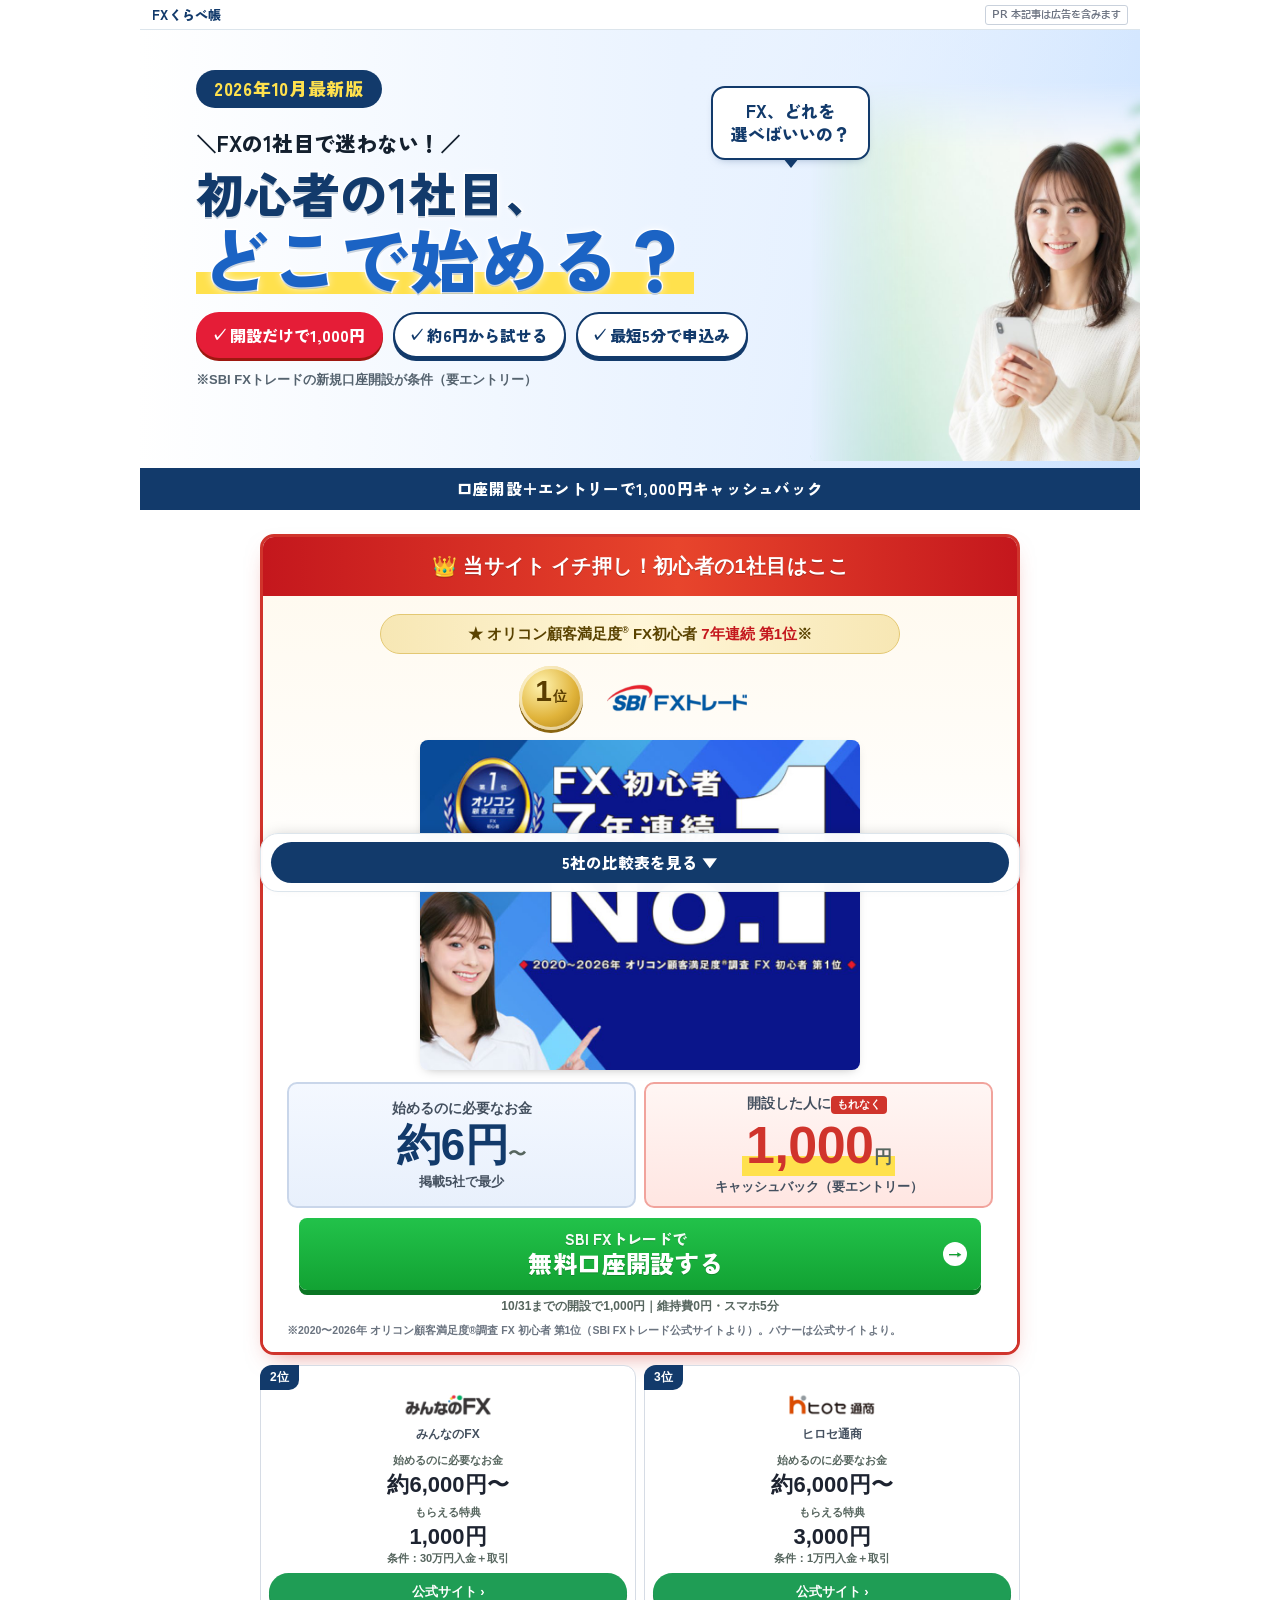
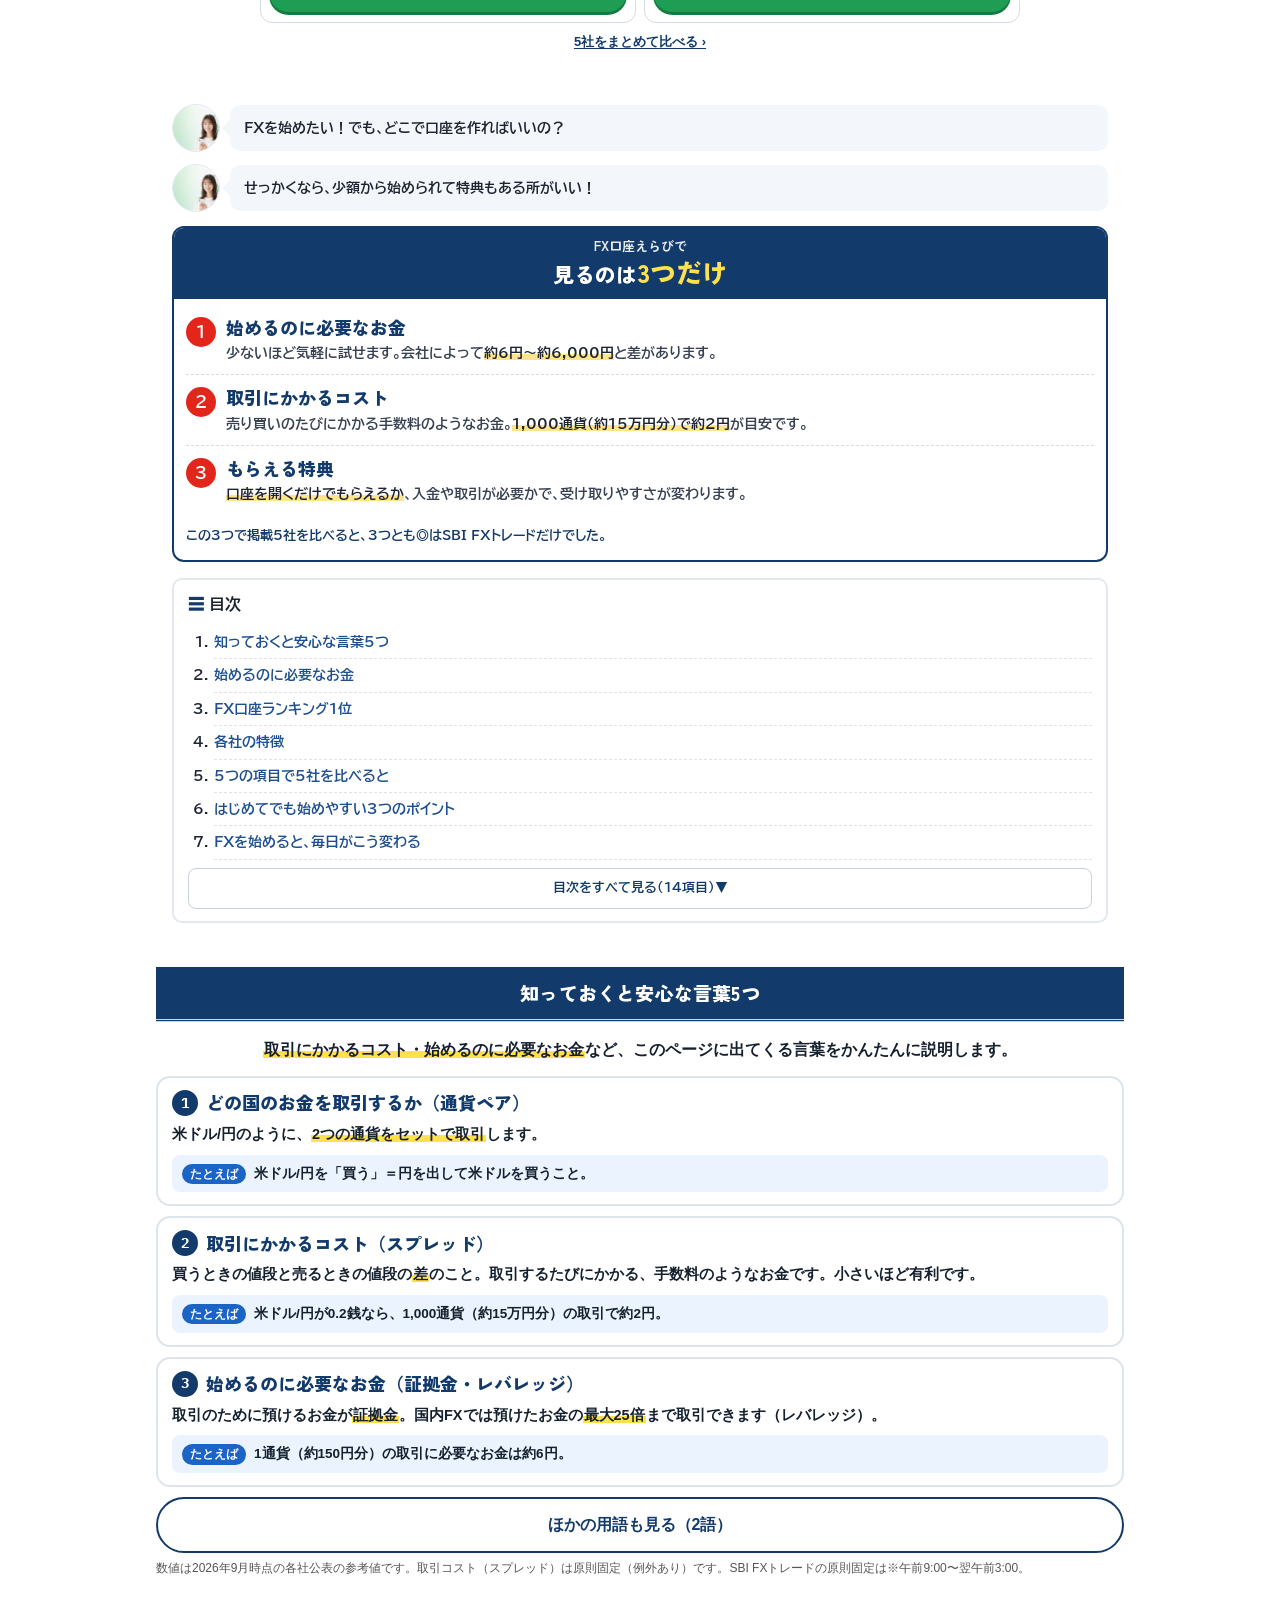
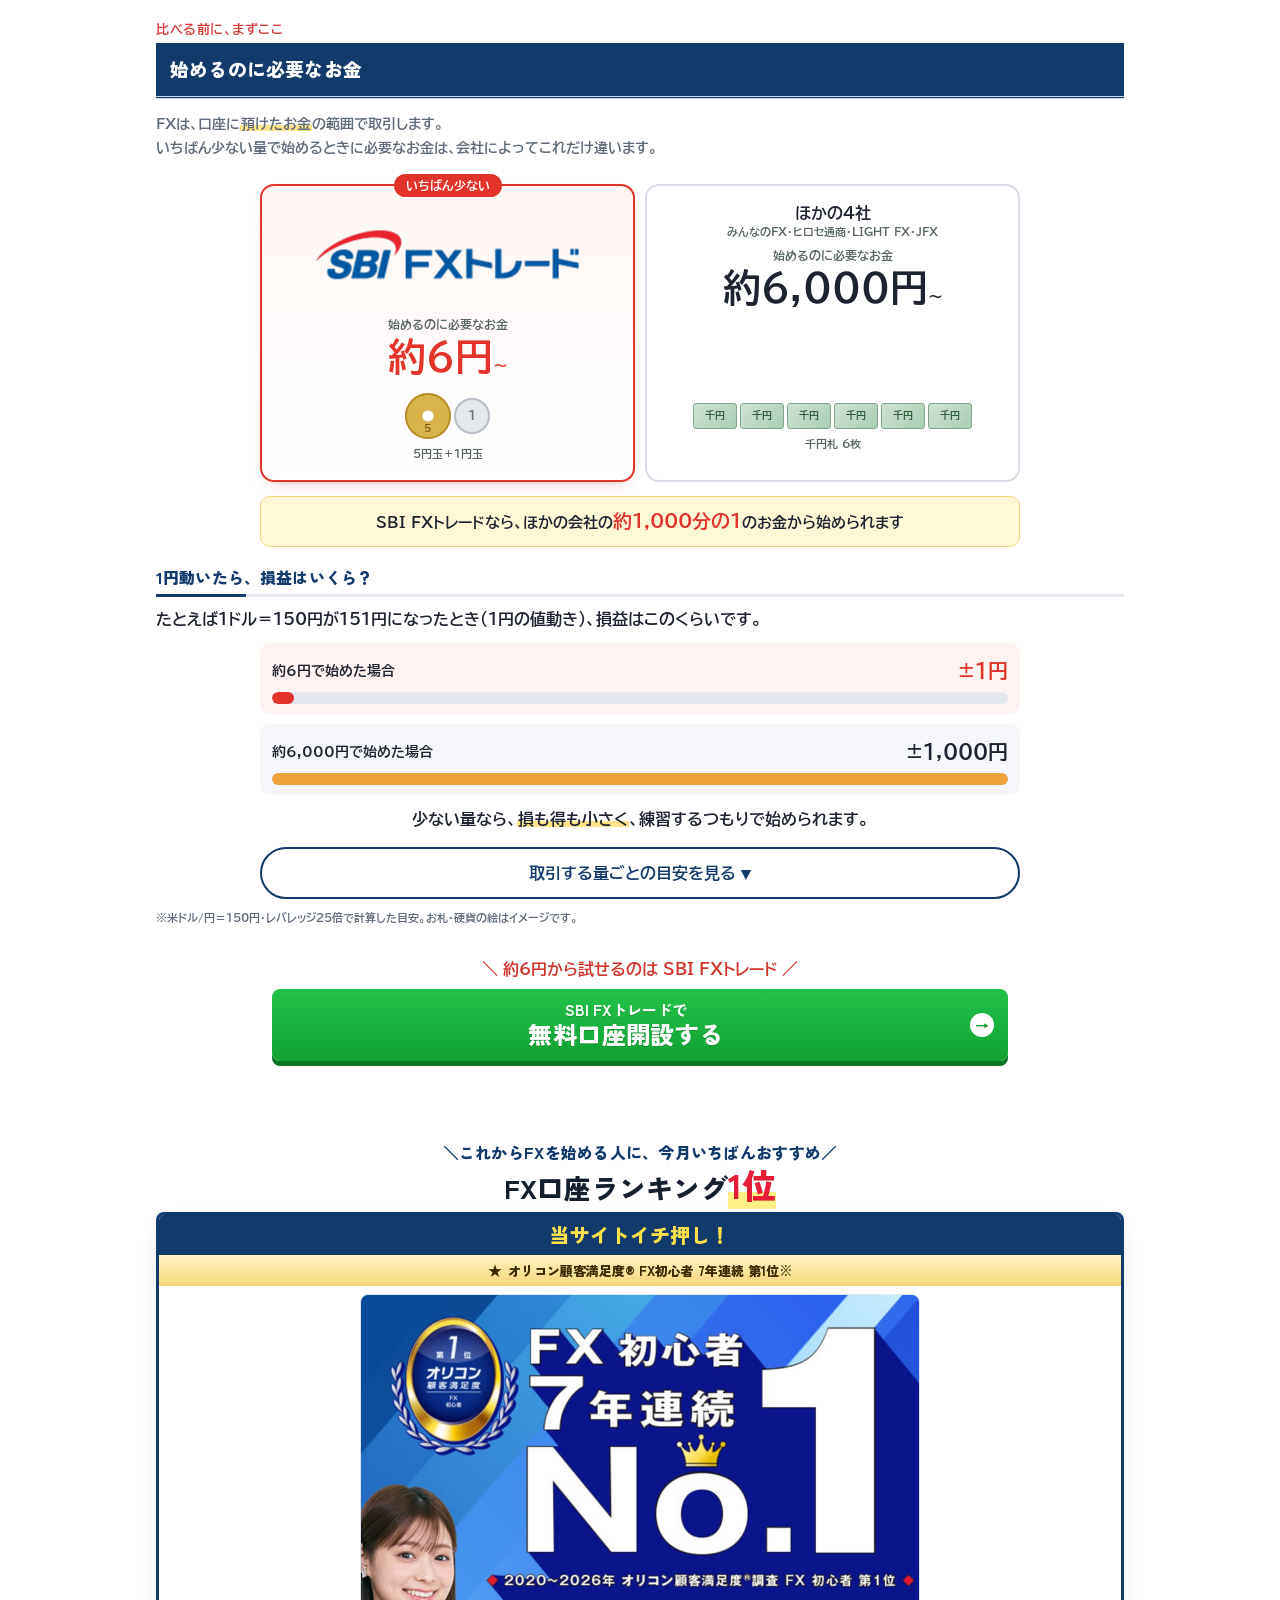
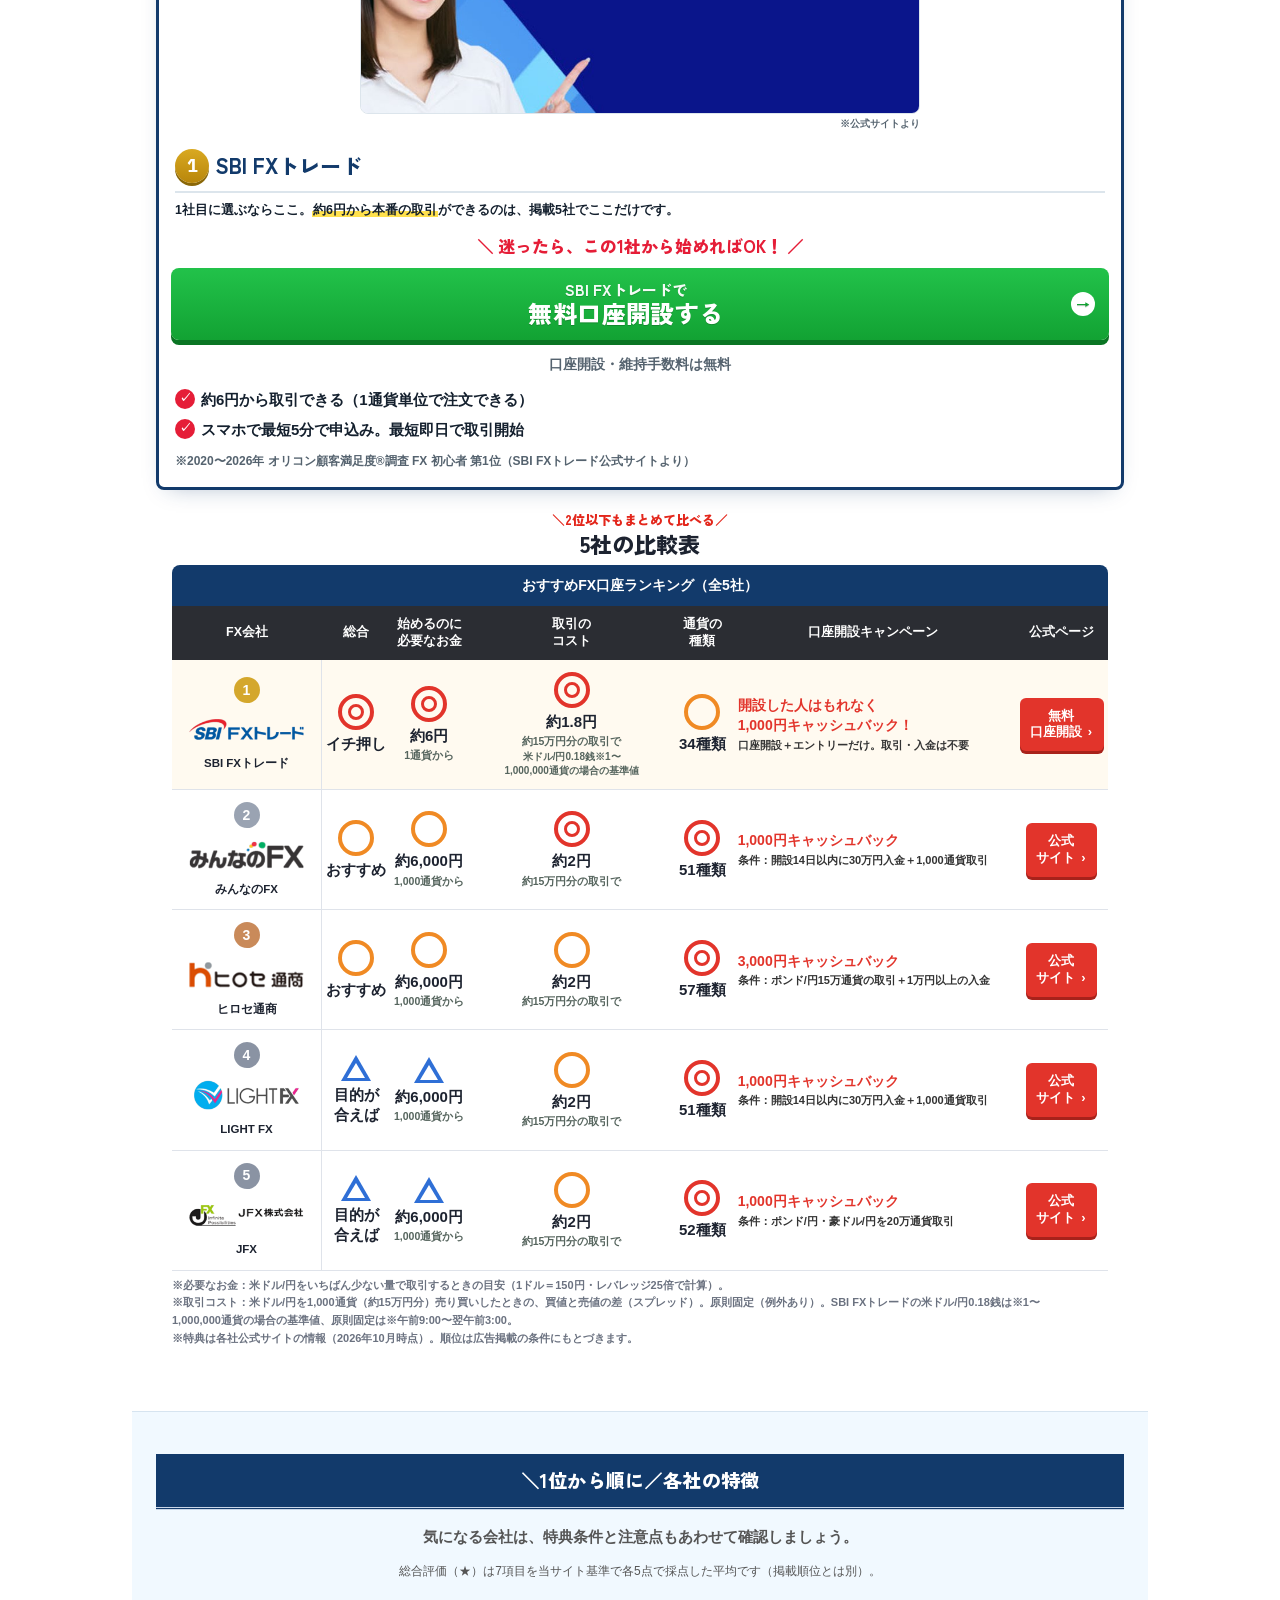
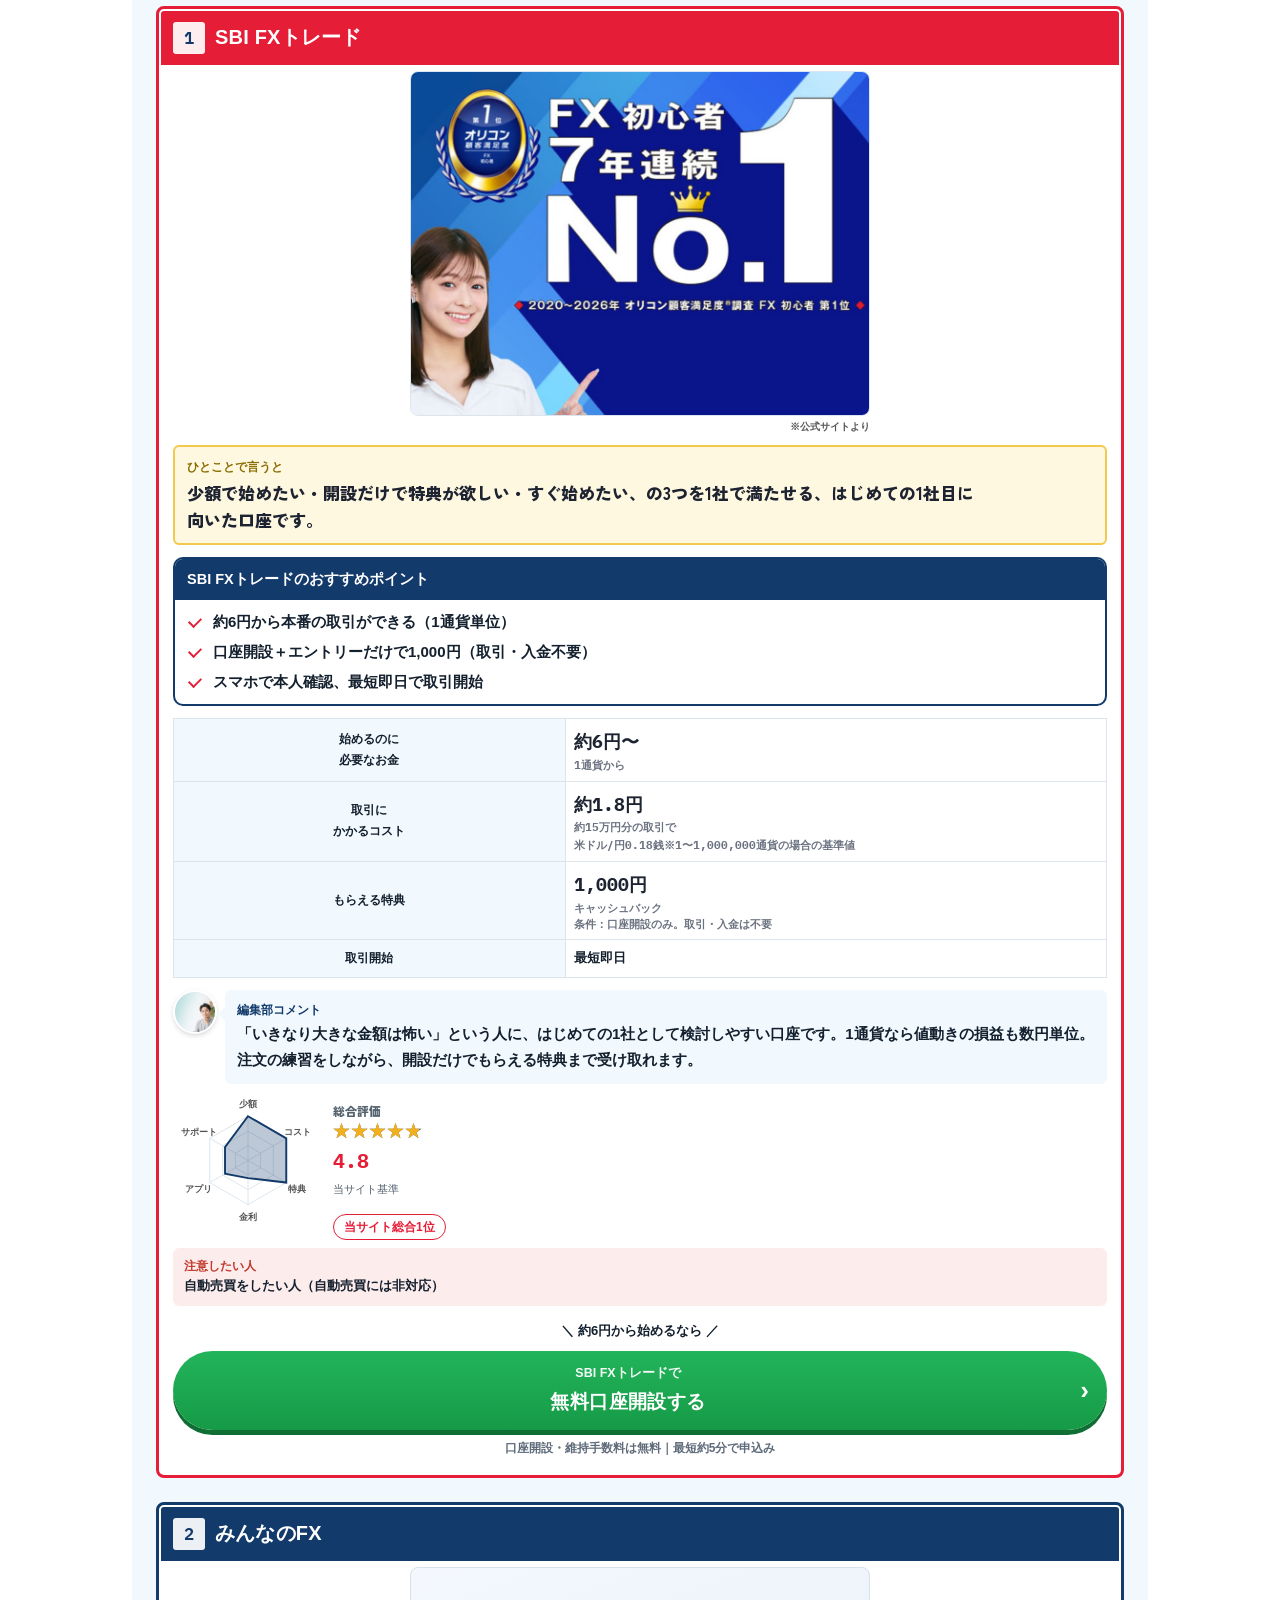
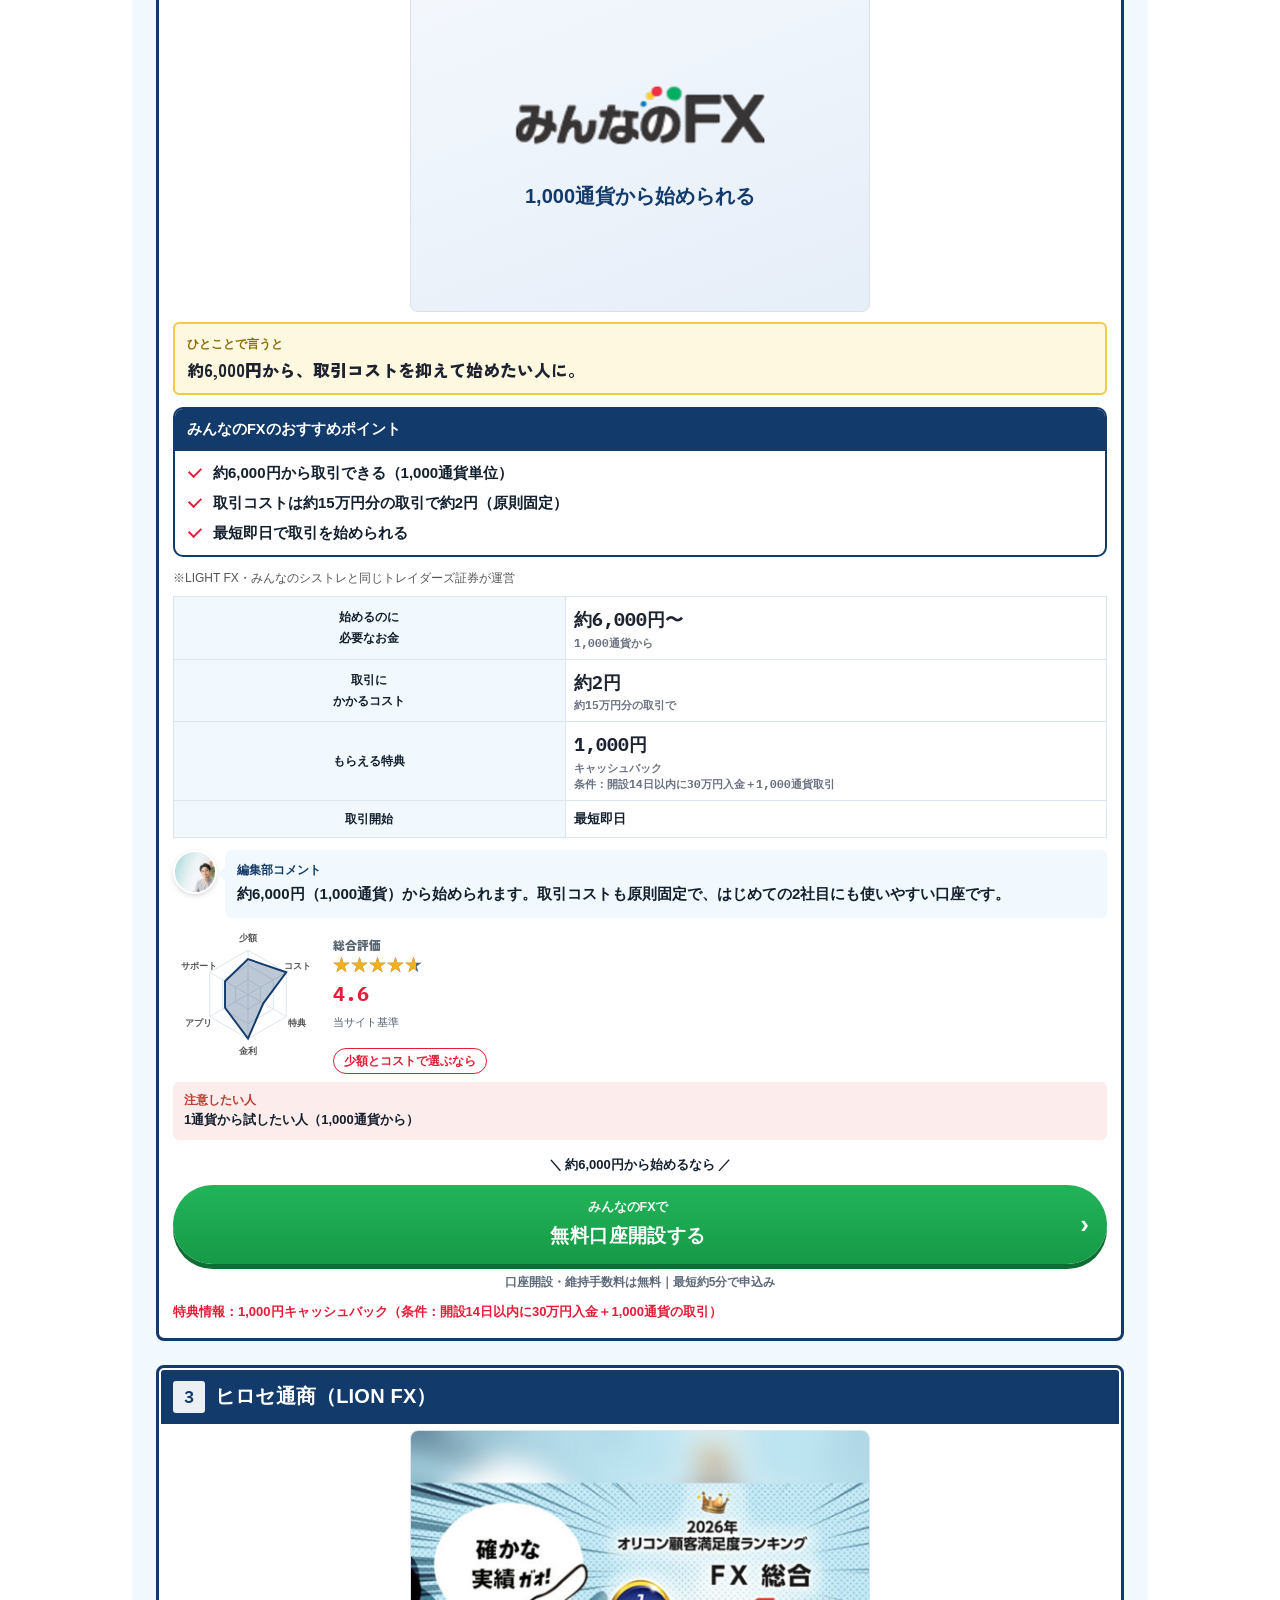
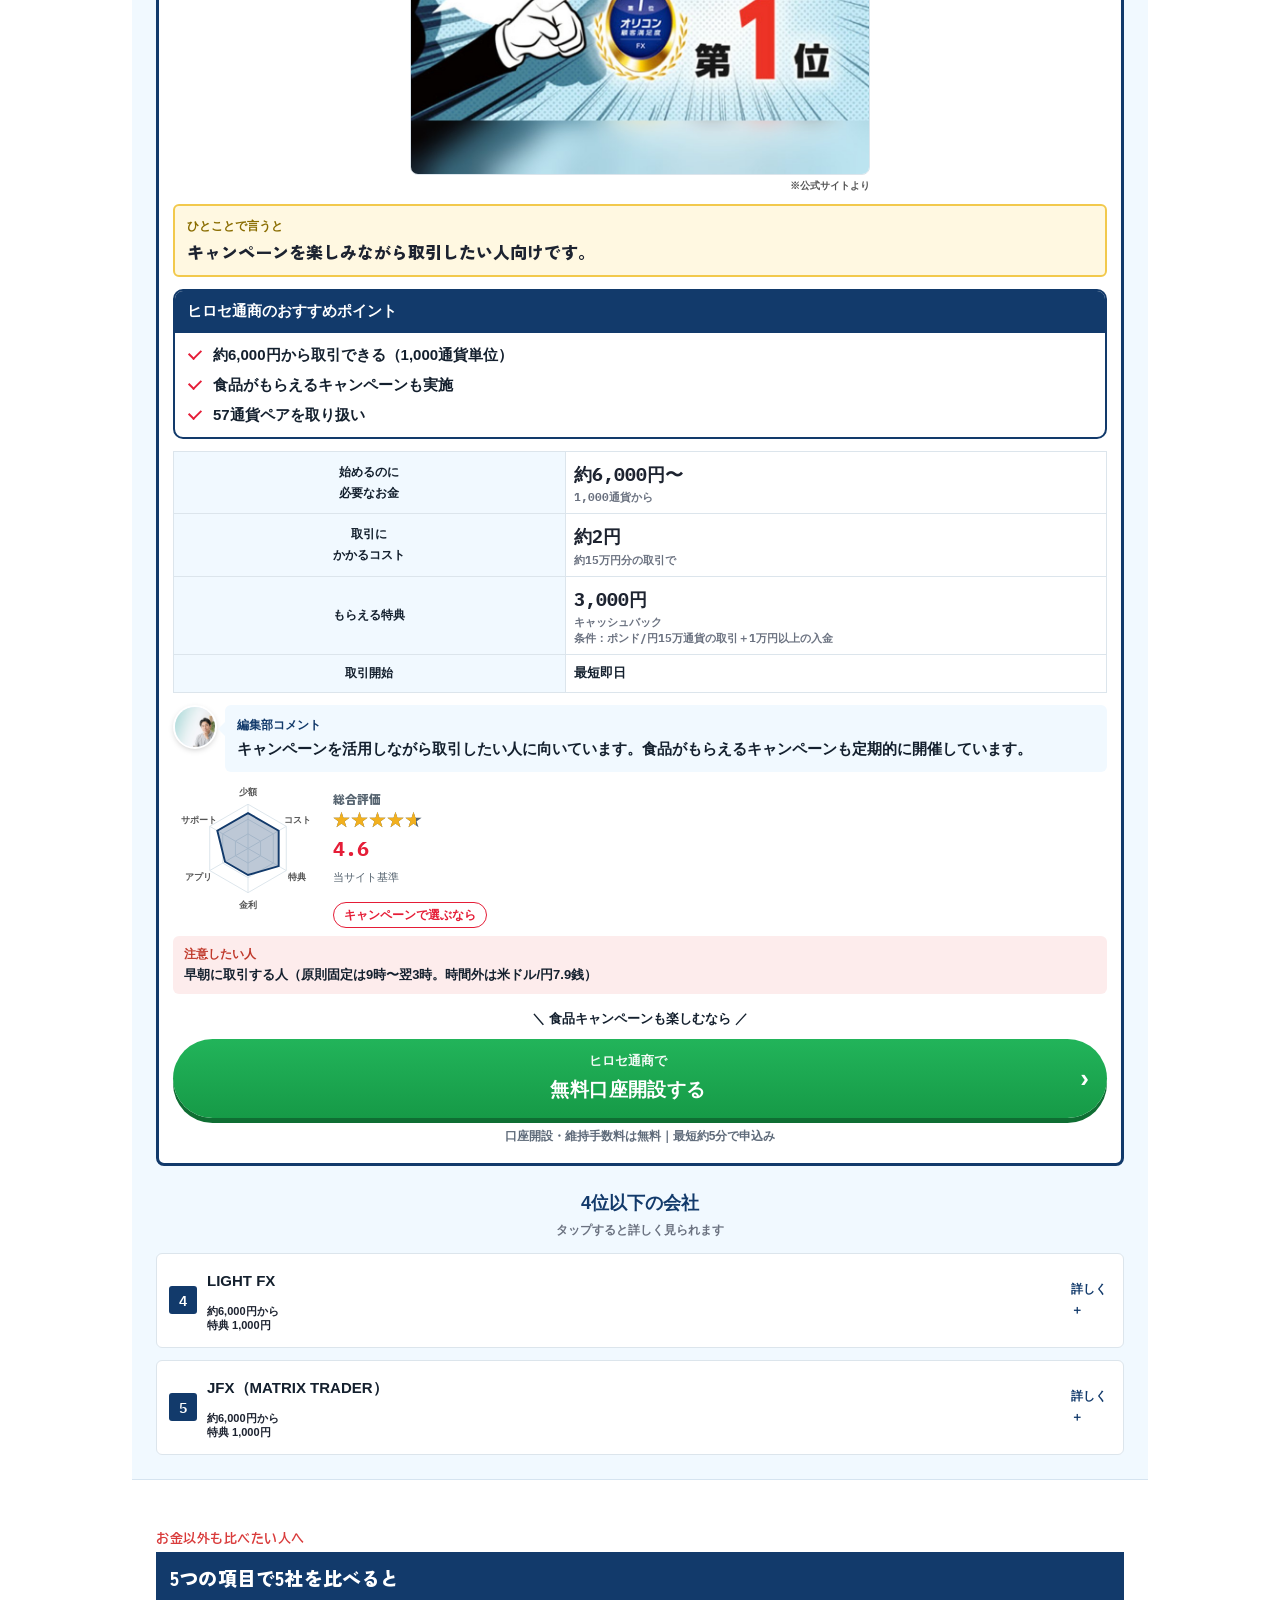
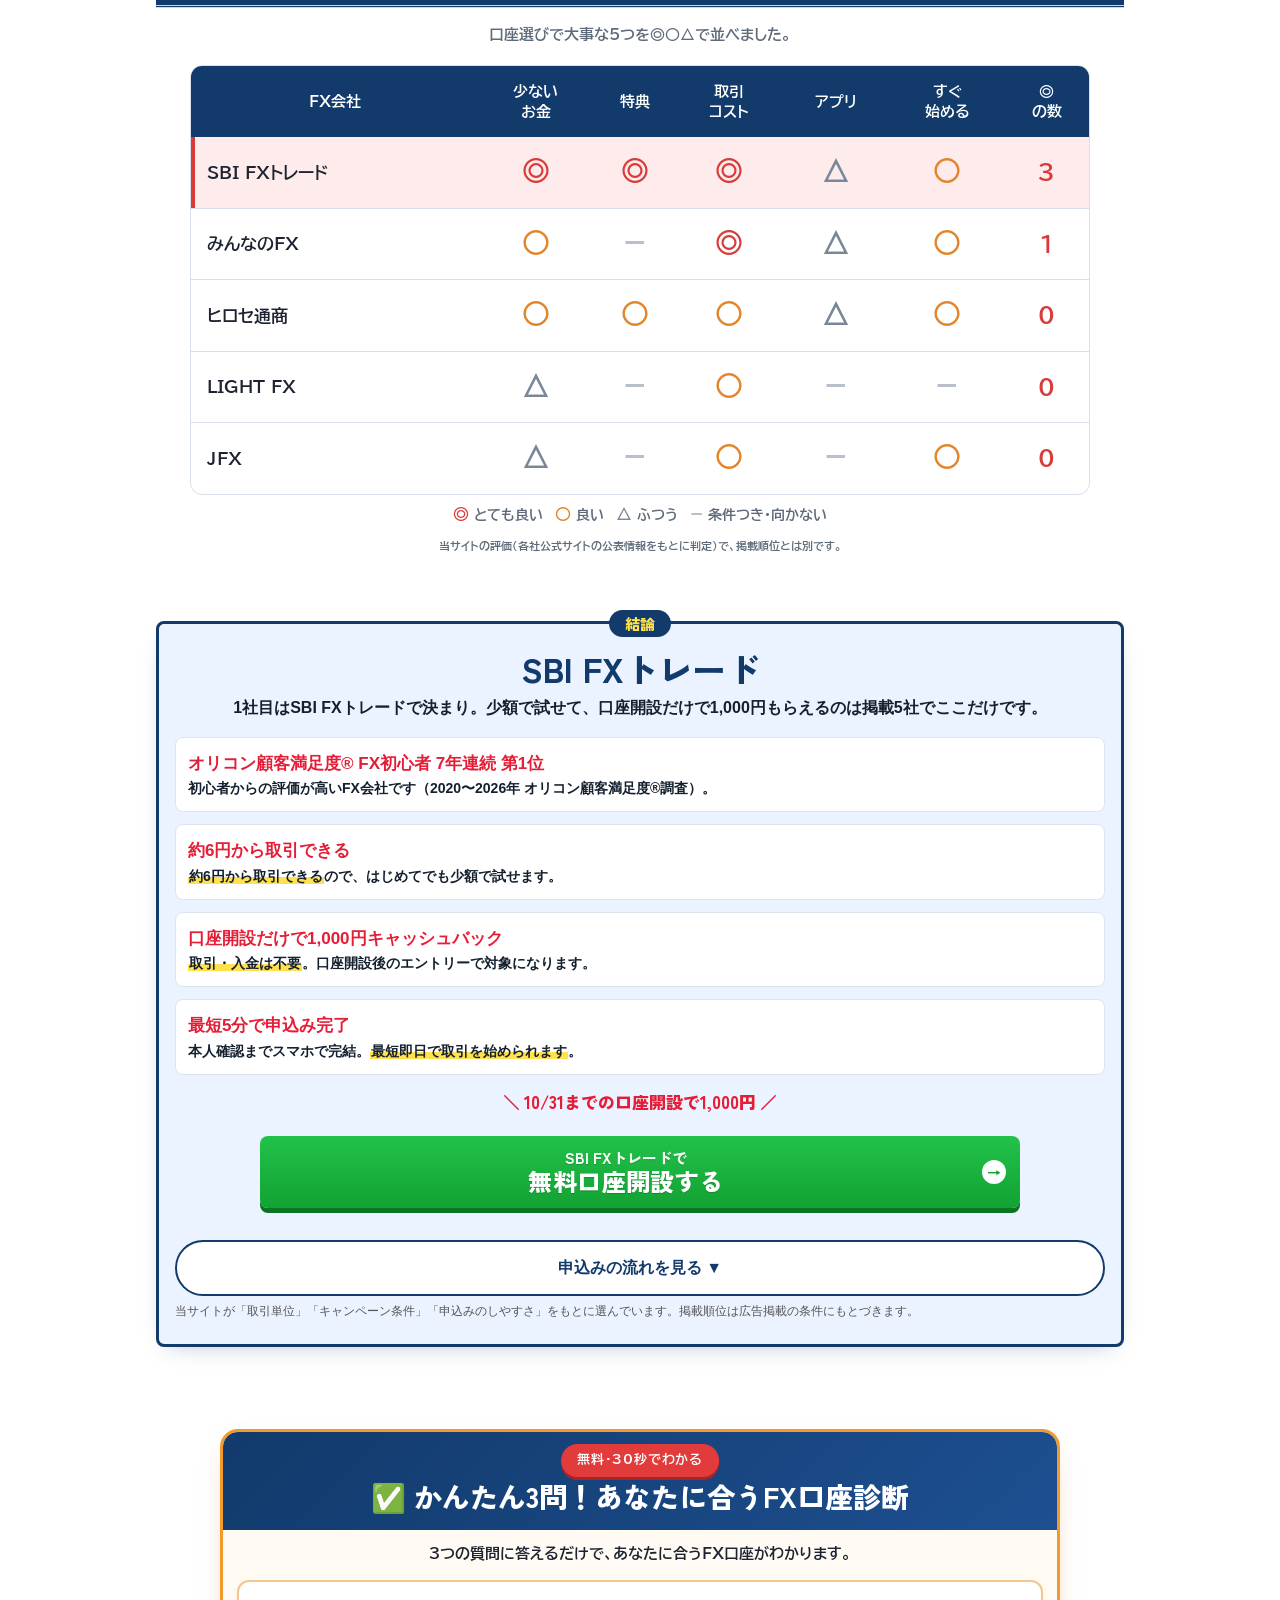
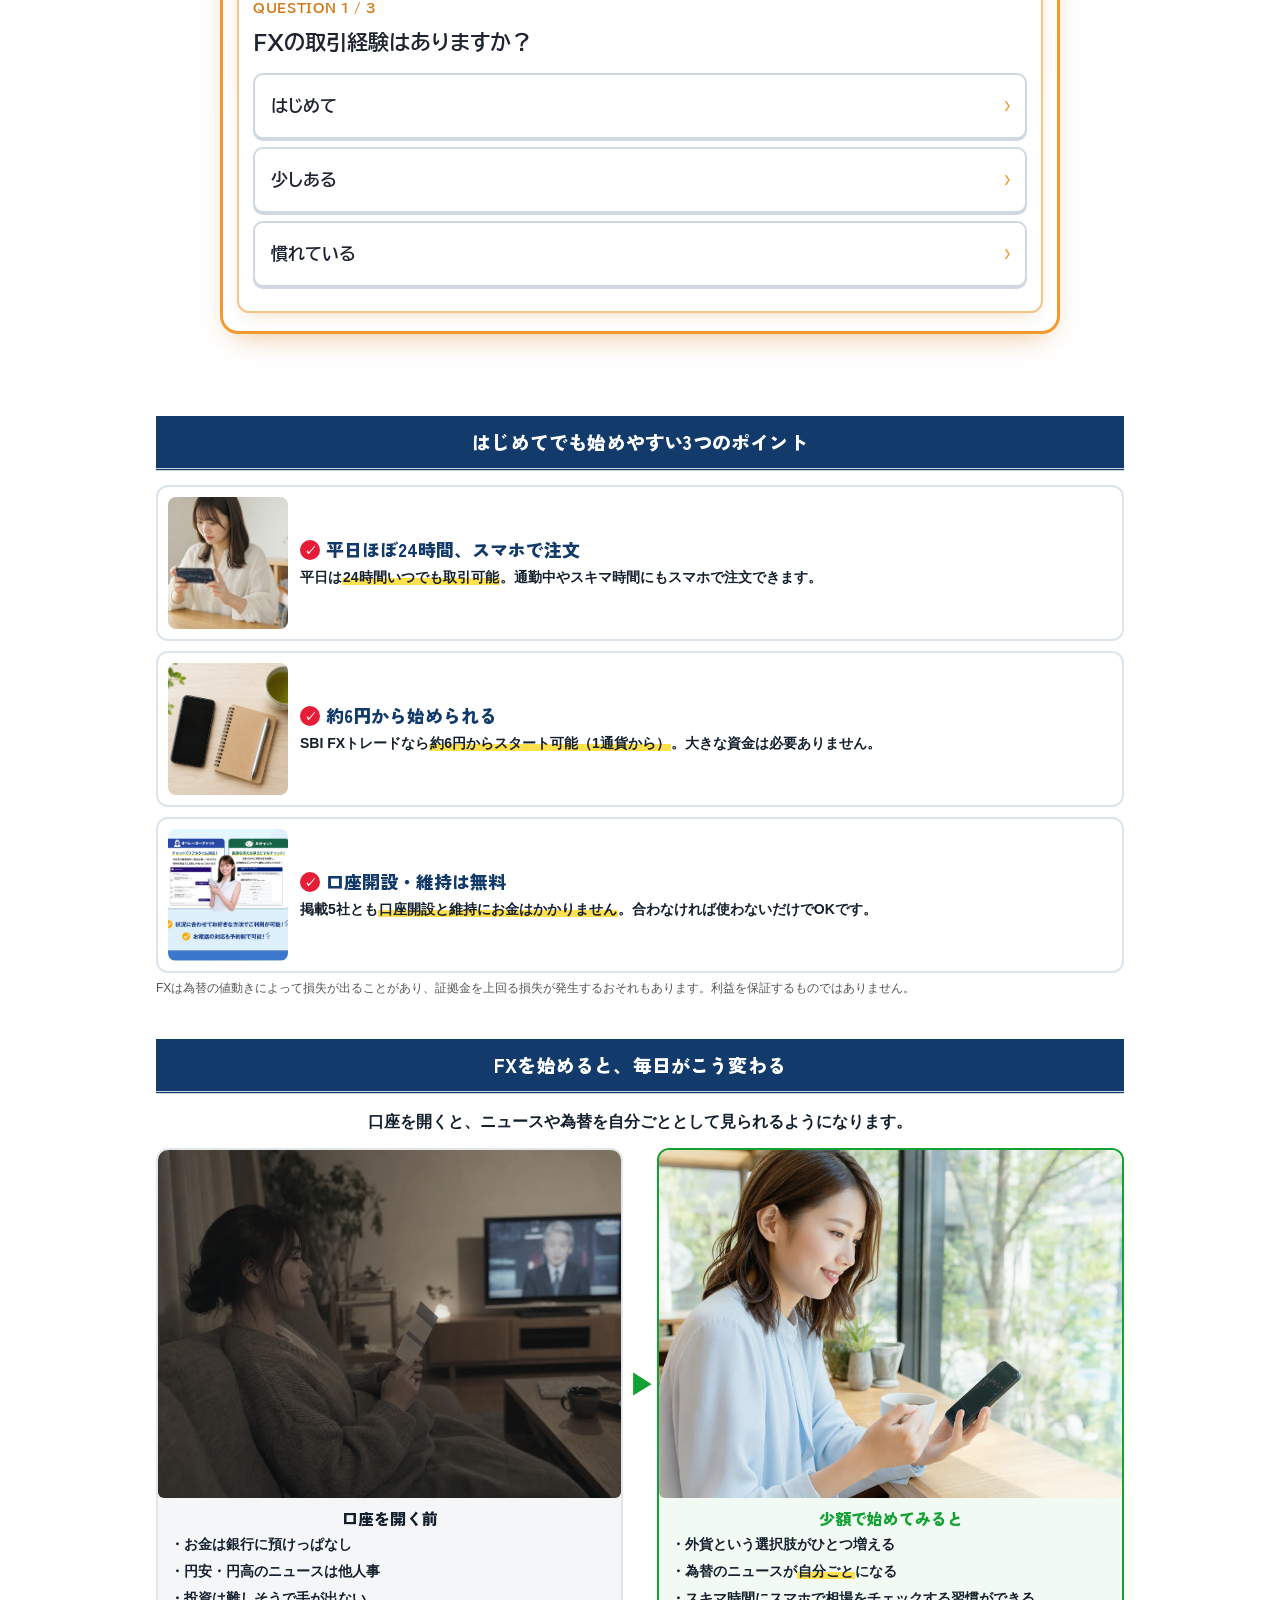
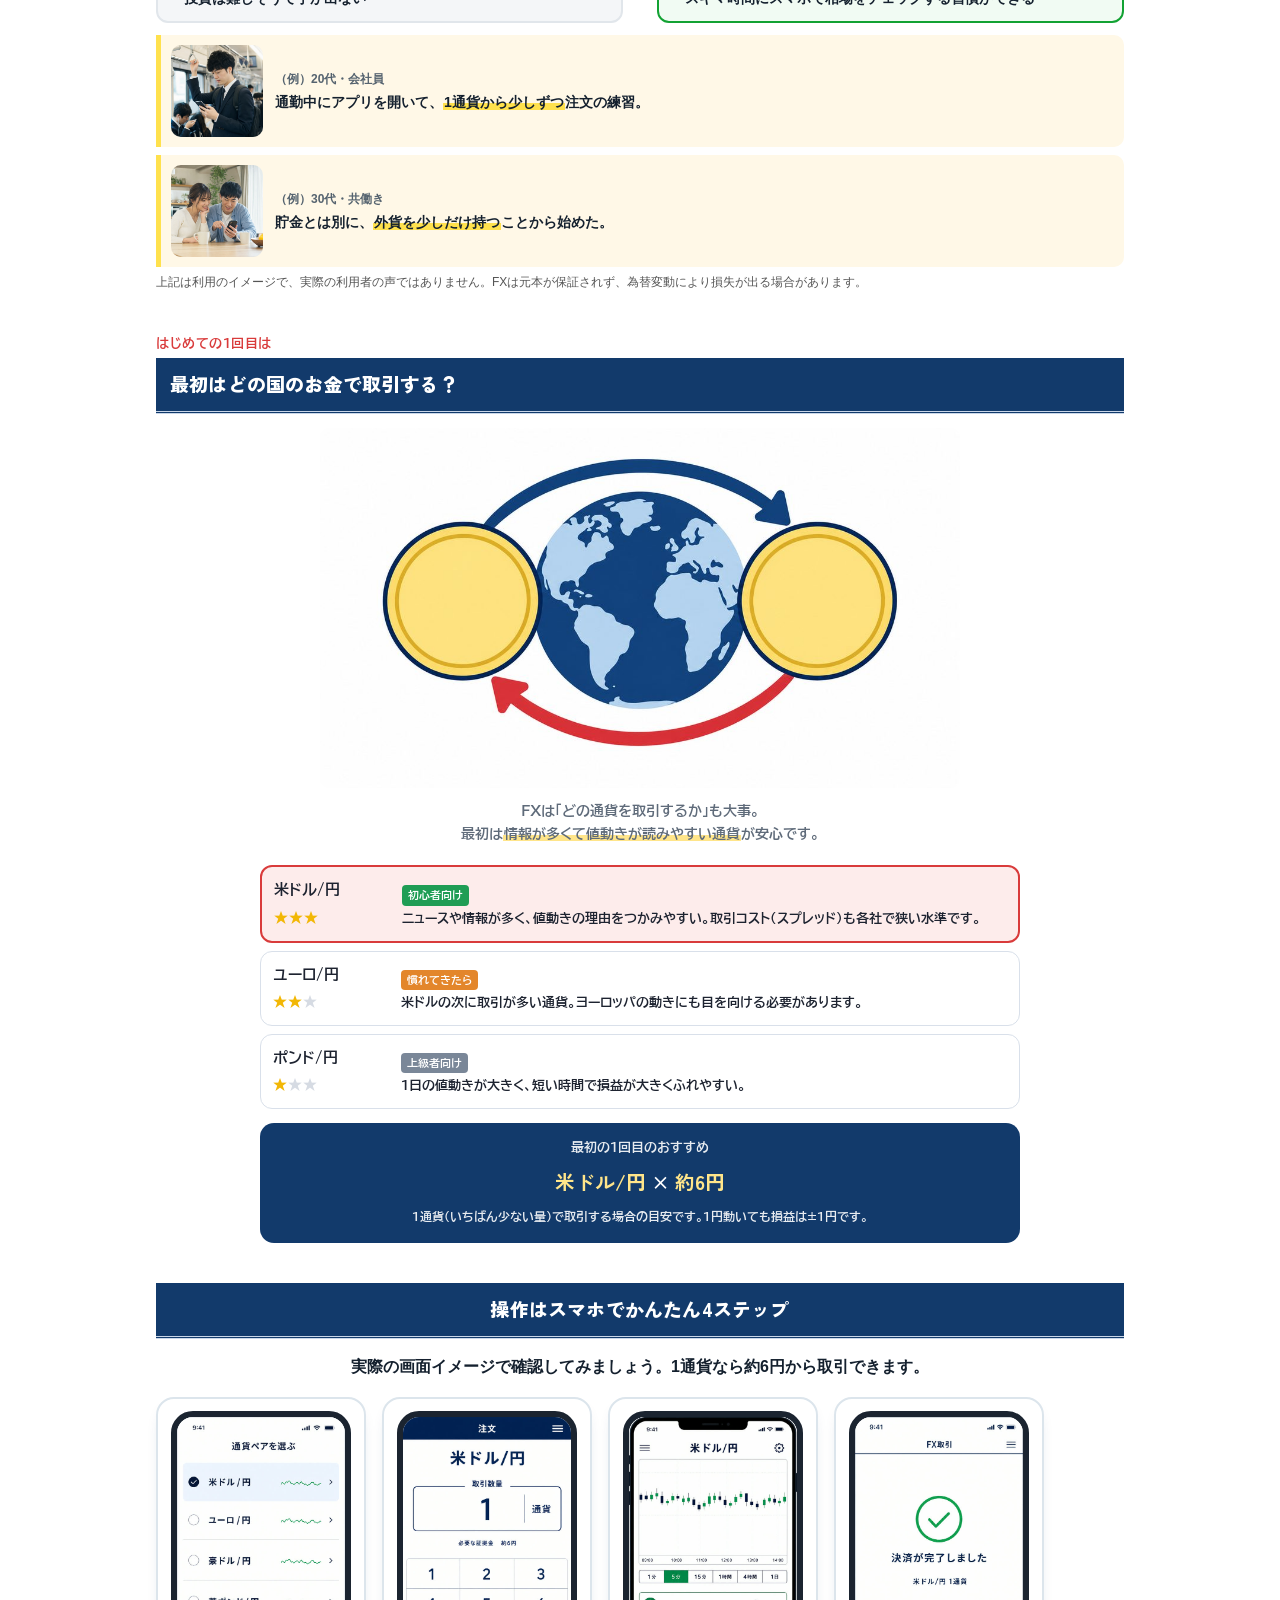
==== commit eb000a17: "「始めるのに必要なお金」を作り直し（硬貨・お札の絵で金額差／損益は別段で説明／数量表は折りたたみ）・1位カードのラベル改行修正 Co-Authored-By: Claude Opus 5.5 <nor" ====
--- a/r-14252235/index.html
+++ b/r-14252235/index.html
@@ -1804,7 +1804,7 @@
 /* 試算の棒は受け取りの見込みなので、損失ライン（--caution）と同じくらい見える濃さに */
 .swap-chart .bar{fill:var(--accent);opacity:.8}
 </style>
-<link rel="stylesheet" href="zukai.css?v=20261020g">
+<link rel="stylesheet" href="zukai.css?v=20261021b">
 </head><body>
 <!-- Google Tag Manager (noscript) -->
 <noscript><iframe src="https://www.googletagmanager.com/ns.html?id=GTM-5BLP3X5V"
@@ -1822,8 +1822,8 @@
         <ul class="r2-badges"><li class="hot" data-ff="1">開設だけで<wbr>1,000円</li><li data-ff="1">約6円から<wbr>試せる<wbr></li><li data-ff="1">最短5分で<wbr>申込み</li></ul>
         <p class="r2-hero-note" data-ff="1">※SBI FXトレードの<wbr>新規口座開設が<wbr>条件<wbr>（要エントリー）<wbr></p>
       </div>
-      <p class="r2-deadline r2-band-text" data-ff="1"><b data-ff="1">10/31まで<wbr>（あと<wbr><span class="num" data-days="2026-10-31" data-ff="1">12</span>日）<wbr></b>口座開設＋<wbr>エントリーで<wbr>1,000円キャッシュバック</p>
-    </section><div class="zk-fv-cta" id="zk-fv-cta"><div class="zk-p3" id="zk-pick3"><div class="zk-p3-top"><p class="zk-p3-rib" data-ff="1"><span data-ff="1">👑</span>当サイト イチ押し！<wbr>初心者の<wbr>1社目はここ<wbr></p><div class="zk-p3-in"><p class="zk-p3-or" data-ff="1" style="font-size: 15px !important; line-height: 1.75 !important;">★ オリコン顧客満足度<sup data-ff="1">®</sup> FX初心者 <b data-ff="1">7年連続 第1位</b>※</p><div class="zk-p3-hd"><span class="zk-p3-md" data-ff="1"><b data-ff="1">1</b>位</span><img src="img/lg3/sbifxt.png" alt="SBI FXトレード"></div><img class="zk-p3-bn" src="img/bn4/sbifxt.jpg" alt="SBI FXトレードの公式バナー"><div class="zk-p3-st"><div><span data-ff="1">始めるのに<wbr>必要なお金</span><b data-ff="1">約6円<small data-ff="1">〜</small></b><em data-ff="1">掲載5社で<wbr>最少</em></div><div class="hot"><span data-ff="1"><i data-ff="1">もれなく<wbr></i>開設した<wbr>人全員に<wbr></span><b data-ff="1">1,000<small data-ff="1">円</small></b><em data-ff="1" style="font-size: 15px !important; line-height: 1.75 !important;">キャッシュバック<wbr>（要エントリー）</em></div></div><a class="r2-btn pulse shine two" href="https://click.j-a-net.jp/2451632/1065459/" rel="sponsored noopener" target="_blank" data-aff="sbifxt" data-place="fv"><span class="b-1" data-ff="1">SBI FXトレードで<wbr></span><span class="b-2" data-ff="1">無料口座開設する</span><span class="arrow" aria-hidden="true" data-ff="1">→</span></a><p class="zk-road-under" data-ff="1">10/31までの<wbr>開設で<wbr>1,000円｜維持費0円・<wbr>スマホ5分</p><p class="zk-p3-note" data-ff="1" style="font-size: 12px !important;">※2020〜2026年 オリコン顧客満足度®調査 FX 初心者 第1位<wbr>（SBI FXトレード公式サイトより）。<wbr>バナーは<wbr>公式サイトより。</p></div></div><div class="zk-p3-grid"><div class="zk-p3-sub"><p class="zk-p3-rk" data-ff="1">2位</p><img src="img/lg3/minfx.png" alt="みんなのFX"><p class="zk-p3-nm" data-ff="1">みんなの<wbr>FX</p><dl><dt data-ff="1">始めるのに<wbr>必要なお金</dt><dd><b data-ff="1">約6,000円〜</b></dd><dt data-ff="1">もらえる<wbr>特典</dt><dd><b data-ff="1">1,000円</b><small data-ff="1">条件：30万円入金＋<wbr>取引</small></dd></dl><a class="zk-p3-btn" href="https://click.j-a-net.jp/2451632/1071851/" rel="sponsored noopener" target="_blank" data-aff="minfx" data-place="pick3" data-ff="1">公式サイト ›</a></div><div class="zk-p3-sub"><p class="zk-p3-rk" data-ff="1">3位</p><img src="img/lg3/hirose.png" alt="ヒロセ通商"><p class="zk-p3-nm" data-ff="1">ヒロセ通商</p><dl><dt data-ff="1">始めるのに<wbr>必要なお金</dt><dd><b data-ff="1">約6,000円〜</b></dd><dt data-ff="1">もらえる<wbr>特典</dt><dd><b data-ff="1">3,000円</b><small data-ff="1">条件：1万円入金＋<wbr>取引</small></dd></dl><a class="zk-p3-btn" href="https://click.j-a-net.jp/2451632/1071850/" rel="sponsored noopener" target="_blank" data-aff="hirose" data-place="pick3" data-ff="1">公式サイト ›</a></div></div><p class="zk-p3-more"><a href="#zk-cmp" data-ff="1">5社をまとめて<wbr>比べる ›</a></p></div></div><div class="zk-article" id="zk-byline"><div class="zk-voice"><img src="img/gen/hero_woman.png" alt=""><p data-ff="1" style="font-size: 15px !important; line-height: 1.75 !important;">FXを<wbr>始めたい！<wbr>でも、<wbr>どこで<wbr>口座を<wbr>作ればいいの？</p></div><div class="zk-voice"><img src="img/gen/hero_woman.png" alt=""><p data-ff="1" style="font-size: 15px !important; line-height: 1.75 !important;">せっかくなら、<wbr>少額から<wbr>始められて<wbr>特典もある<wbr>所がいい！</p></div><div class="zk-guide" id="zk-guide"><p class="zk-guide-t" data-ff="1"><span data-ff="1">FX口座えらびで<wbr></span>見るのは<wbr><em data-ff="1">3つだけ</em></p><ol><li><span class="zk-gn" data-ff="1">1</span><div><b data-ff="1">始めるのに<wbr>必要なお金</b><p data-ff="1" style="font-size: 15px !important; line-height: 1.75 !important;">少ないほど<wbr>気軽に<wbr>試せます。<wbr>会社によって<wbr><mark data-ff="1">約6円〜約6,000円</mark>と<wbr>差があります。</p></div></li><li><span class="zk-gn" data-ff="1">2</span><div><b data-ff="1">取引にかかる<wbr>コスト</b><p data-ff="1" style="font-size: 15px !important; line-height: 1.75 !important;">売り<wbr>買いのたびにかかる<wbr>手数料のようなお金。<wbr><mark data-ff="1">1,000通貨<wbr>（約15万円分）<wbr>で<wbr>約2円</mark>が<wbr>目安です。</p></div></li><li><span class="zk-gn" data-ff="1">3</span><div><b data-ff="1">もらえる<wbr>特典</b><p data-ff="1" style="font-size: 15px !important; line-height: 1.75 !important;"><mark data-ff="1">口座を<wbr>開くだけでもらえるか</mark>⁠、<wbr>入金や<wbr>取引が<wbr>必要かで、<wbr>受け<wbr>取りやすさが<wbr>変わります。</p></div></li></ol><p class="zk-guide-c" data-ff="1" style="font-size: 15px !important; line-height: 1.75 !important;">この<wbr>3つで<wbr>掲載5社を<wbr>比べると、<wbr><b data-ff="1">3つとも<wbr>◎は<wbr>SBI FXトレードだけ</b>でした。</p></div><nav class="zk-toc"><p class="zk-toc-t" data-ff="1">目次</p><ol id="zk-toc-list"><li><a href="#terms" data-ff="1">知っておくと<wbr>安心な<wbr>言葉5つ</a></li><li><a href="#zk-money" data-ff="1">始めるのに<wbr>必要なお金</a></li><li><a href="#top3" data-ff="1">FX口座ランキング1位</a></li><li><a href="#details" data-ff="1">各社の<wbr>特徴</a></li><li><a href="#zk-score" data-ff="1">5つの<wbr>項目で<wbr>5社を<wbr>比べると</a></li><li><a href="#can" data-ff="1" style="font-size: 15px !important; line-height: 1.75 !important;">はじめてでも<wbr>始めやすい<wbr>3つの<wbr>ポイント</a></li><li><a href="#future2" data-ff="1" style="font-size: 15px !important; line-height: 1.75 !important;">FXを<wbr>始めると、<wbr>毎日がこう<wbr>変わる</a></li><li class="more"><a href="#zk-pair" data-ff="1" style="font-size: 15px !important; line-height: 1.75 !important;">最初はどの<wbr>国のお金で<wbr>取引する？</a></li><li class="more"><a href="#demo" data-ff="1" style="font-size: 15px !important; line-height: 1.75 !important;">操作は<wbr>スマホでかんたん<wbr>4ステップ</a></li><li class="more"><a href="#road" data-ff="1" style="font-size: 15px !important; line-height: 1.75 !important;">はじめての<wbr>FX｜簡単3ステップ</a></li><li class="more"><a href="#apply" data-ff="1" style="font-size: 15px !important; line-height: 1.75 !important;">口座開設の<wbr>流れ<wbr>｜最短5分・<wbr>4ステップ</a></li><li class="more"><a href="#zk-merit" data-ff="1">FXの<wbr>メリットと<wbr>注意点</a></li><li class="more"><a href="#camp" data-ff="1">口座開設キャンペーン</a></li><li class="more"><a href="#faq" data-ff="1">よくある<wbr>質問</a></li><li class="more"><a href="#zk-search" data-ff="1">あなたに<wbr>合った<wbr>FX会社を<wbr>探す</a></li></ol><button type="button" class="zk-toc-more" onclick="this.previousElementSibling.classList.add('all');this.remove()" data-ff="1">目次をすべて<wbr>見る<wbr>（15項目）<wbr>▼</button></nav></div><section class="sec r2-terms" id="terms">
+      <p class="r2-deadline r2-band-text" data-ff="1"><b data-ff="1">10/31まで<wbr>（あと<wbr><span class="num" data-days="2026-10-31" data-ff="1">11</span>日）<wbr></b>口座開設＋<wbr>エントリーで<wbr>1,000円キャッシュバック</p>
+    </section><div class="zk-fv-cta" id="zk-fv-cta"><div class="zk-p3" id="zk-pick3"><div class="zk-p3-top"><p class="zk-p3-rib" data-ff="1"><span data-ff="1">👑</span>当サイト イチ押し！<wbr>初心者の<wbr>1社目はここ<wbr></p><div class="zk-p3-in"><p class="zk-p3-or" data-ff="1" style="font-size: 15px !important; line-height: 1.75 !important;">★ オリコン顧客満足度<sup data-ff="1">®</sup> FX初心者 <b data-ff="1">7年連続 第1位</b>※</p><div class="zk-p3-hd"><span class="zk-p3-md" data-ff="1"><b data-ff="1">1</b>位</span><img src="img/lg3/sbifxt.png" alt="SBI FXトレード"></div><img class="zk-p3-bn" src="img/bn4/sbifxt.jpg" alt="SBI FXトレードの公式バナー"><div class="zk-p3-st"><div><span data-ff="1">始めるのに<wbr>必要なお金</span><b data-ff="1">約6円<small data-ff="1">〜</small></b><em data-ff="1">掲載5社で<wbr>最少</em></div><div class="hot"><span data-ff="1">開設した<wbr>人に<i data-ff="1">もれなく</i></span><b data-ff="1">1,000<small data-ff="1">円</small></b><em data-ff="1" style="font-size: 15px !important; line-height: 1.75 !important;">キャッシュバック<wbr>（要エントリー）</em></div></div><a class="r2-btn pulse shine two" href="https://click.j-a-net.jp/2451632/1065459/" rel="sponsored noopener" target="_blank" data-aff="sbifxt" data-place="fv"><span class="b-1" data-ff="1">SBI FXトレードで<wbr></span><span class="b-2" data-ff="1">無料口座開設する</span><span class="arrow" aria-hidden="true" data-ff="1">→</span></a><p class="zk-road-under" data-ff="1">10/31までの<wbr>開設で<wbr>1,000円｜維持費0円・<wbr>スマホ5分</p><p class="zk-p3-note" data-ff="1" style="font-size: 12px !important;">※2020〜2026年 オリコン顧客満足度®調査 FX 初心者 第1位<wbr>（SBI FXトレード公式サイトより）。<wbr>バナーは<wbr>公式サイトより。</p></div></div><div class="zk-p3-grid"><div class="zk-p3-sub"><p class="zk-p3-rk" data-ff="1">2位</p><img src="img/lg3/minfx.png" alt="みんなのFX"><p class="zk-p3-nm" data-ff="1">みんなの<wbr>FX</p><dl><dt data-ff="1">始めるのに<wbr>必要なお金</dt><dd><b data-ff="1">約6,000円〜</b></dd><dt data-ff="1">もらえる<wbr>特典</dt><dd><b data-ff="1">1,000円</b><small data-ff="1">条件：30万円入金＋<wbr>取引</small></dd></dl><a class="zk-p3-btn" href="https://click.j-a-net.jp/2451632/1071851/" rel="sponsored noopener" target="_blank" data-aff="minfx" data-place="pick3" data-ff="1">公式サイト ›</a></div><div class="zk-p3-sub"><p class="zk-p3-rk" data-ff="1">3位</p><img src="img/lg3/hirose.png" alt="ヒロセ通商"><p class="zk-p3-nm" data-ff="1">ヒロセ通商</p><dl><dt data-ff="1">始めるのに<wbr>必要なお金</dt><dd><b data-ff="1">約6,000円〜</b></dd><dt data-ff="1">もらえる<wbr>特典</dt><dd><b data-ff="1">3,000円</b><small data-ff="1">条件：1万円入金＋<wbr>取引</small></dd></dl><a class="zk-p3-btn" href="https://click.j-a-net.jp/2451632/1071850/" rel="sponsored noopener" target="_blank" data-aff="hirose" data-place="pick3" data-ff="1">公式サイト ›</a></div></div><p class="zk-p3-more"><a href="#zk-cmp" data-ff="1">5社をまとめて<wbr>比べる ›</a></p></div></div><div class="zk-article" id="zk-byline"><div class="zk-voice"><img src="img/gen/hero_woman.png" alt=""><p data-ff="1" style="font-size: 15px !important; line-height: 1.75 !important;">FXを<wbr>始めたい！<wbr>でも、<wbr>どこで<wbr>口座を<wbr>作ればいいの？</p></div><div class="zk-voice"><img src="img/gen/hero_woman.png" alt=""><p data-ff="1" style="font-size: 15px !important; line-height: 1.75 !important;">せっかくなら、<wbr>少額から<wbr>始められて<wbr>特典もある<wbr>所がいい！</p></div><div class="zk-guide" id="zk-guide"><p class="zk-guide-t" data-ff="1"><span data-ff="1">FX口座えらびで<wbr></span>見るのは<wbr><em data-ff="1">3つだけ</em></p><ol><li><span class="zk-gn" data-ff="1">1</span><div><b data-ff="1">始めるのに<wbr>必要なお金</b><p data-ff="1" style="font-size: 15px !important; line-height: 1.75 !important;">少ないほど<wbr>気軽に<wbr>試せます。<wbr>会社によって<wbr><mark data-ff="1">約6円〜約6,000円</mark>と<wbr>差があります。</p></div></li><li><span class="zk-gn" data-ff="1">2</span><div><b data-ff="1">取引にかかる<wbr>コスト</b><p data-ff="1" style="font-size: 15px !important; line-height: 1.75 !important;">売り<wbr>買いのたびにかかる<wbr>手数料のようなお金。<wbr><mark data-ff="1">1,000通貨<wbr>（約15万円分）<wbr>で<wbr>約2円</mark>が<wbr>目安です。</p></div></li><li><span class="zk-gn" data-ff="1">3</span><div><b data-ff="1">もらえる<wbr>特典</b><p data-ff="1" style="font-size: 15px !important; line-height: 1.75 !important;"><mark data-ff="1">口座を<wbr>開くだけでもらえるか</mark>⁠、<wbr>入金や<wbr>取引が<wbr>必要かで、<wbr>受け<wbr>取りやすさが<wbr>変わります。</p></div></li></ol><p class="zk-guide-c" data-ff="1" style="font-size: 15px !important; line-height: 1.75 !important;">この<wbr>3つで<wbr>掲載5社を<wbr>比べると、<wbr><b data-ff="1">3つとも<wbr>◎は<wbr>SBI FXトレードだけ</b>でした。</p></div><nav class="zk-toc"><p class="zk-toc-t" data-ff="1">目次</p><ol id="zk-toc-list"><li><a href="#terms" data-ff="1">知っておくと<wbr>安心な<wbr>言葉5つ</a></li><li><a href="#zk-money" data-ff="1">始めるのに<wbr>必要なお金</a></li><li><a href="#top3" data-ff="1">FX口座ランキング1位</a></li><li><a href="#details" data-ff="1">各社の<wbr>特徴</a></li><li><a href="#zk-score" data-ff="1">5つの<wbr>項目で<wbr>5社を<wbr>比べると</a></li><li><a href="#can" data-ff="1" style="font-size: 15px !important; line-height: 1.75 !important;">はじめてでも<wbr>始めやすい<wbr>3つの<wbr>ポイント</a></li><li><a href="#future2" data-ff="1" style="font-size: 15px !important; line-height: 1.75 !important;">FXを<wbr>始めると、<wbr>毎日がこう<wbr>変わる</a></li><li class="more"><a href="#zk-pair" data-ff="1" style="font-size: 15px !important; line-height: 1.75 !important;">最初はどの<wbr>国のお金で<wbr>取引する？</a></li><li class="more"><a href="#demo" data-ff="1" style="font-size: 15px !important; line-height: 1.75 !important;">操作は<wbr>スマホでかんたん<wbr>4ステップ</a></li><li class="more"><a href="#road" data-ff="1" style="font-size: 15px !important; line-height: 1.75 !important;">はじめての<wbr>FX｜簡単3ステップ</a></li><li class="more"><a href="#apply" data-ff="1" style="font-size: 15px !important; line-height: 1.75 !important;">口座開設の<wbr>流れ<wbr>｜最短5分・<wbr>4ステップ</a></li><li class="more"><a href="#zk-merit" data-ff="1">FXの<wbr>メリットと<wbr>注意点</a></li><li class="more"><a href="#camp" data-ff="1">口座開設キャンペーン</a></li><li class="more"><a href="#faq" data-ff="1">よくある<wbr>質問</a></li><li class="more"><a href="#zk-search" data-ff="1">あなたに<wbr>合った<wbr>FX会社を<wbr>探す</a></li></ol><button type="button" class="zk-toc-more" onclick="this.previousElementSibling.classList.add('all');this.remove()" data-ff="1">目次をすべて<wbr>見る<wbr>（15項目）<wbr>▼</button></nav></div><section class="sec r2-terms" id="terms">
     <h2 class="sec-h center" data-ff="1">知っておくと<wbr>安心な<wbr>言葉5つ<wbr></h2>
     <p class="r2-lead" data-ff="1"><mark class="r2-mk" data-ff="1">取引にかかる<wbr>コスト・<wbr>始めるのに<wbr>必要なお金</mark>など、<wbr>この<wbr>ページに<wbr>出てくる<wbr>言葉をかんたんに<wbr>説明します。<wbr></p>
     <div class="tm-list"><article class="tm-card">
@@ -1842,7 +1842,7 @@
       <p class="tm-t" data-ff="1"><span class="tm-no num" data-ff="1">5</span>損失を<wbr>止める<wbr>自動決済<wbr>（ロスカット）<wbr></p>
       <p class="tm-d" data-ff="1" style="font-size: 15px !important; line-height: 1.75 !important;">損失が<wbr>一定の<wbr>水準を<wbr>超えると、<wbr><mark class="r2-mk" data-ff="1">自動で<wbr>決済される<wbr>仕組み</mark>⁠。<wbr>損失が<wbr>大きくなりすぎるのを<wbr>防ぎます。<wbr></p>
       <p class="tm-ex" data-ff="1" style="font-size: 15px !important; line-height: 1.75 !important;"><b data-ff="1">たとえば<wbr></b>相場が<wbr>急に<wbr>動いたときは、<wbr>証拠金を<wbr>上回る<wbr>損失が<wbr>出ることもあります。</p></article></div></details>
-    <p class="fine" data-ff="1">数値は<wbr>2026年9月時点の<wbr>各社公表の<wbr>参考値です。<wbr>取引コスト<wbr>（スプレッド）<wbr>は<wbr>原則固定<wbr>（例外あり）<wbr>です。<wbr>SBI FXトレードの<wbr>原則固定は<wbr>※午前9:00〜翌午前3:00。</p></section><section class="sec zk" id="zk-money"><p class="zk-eb" data-ff="1">比べる<wbr>前に、<wbr>まずここ<wbr></p><h2 class="zk-h" data-ff="1">始めるのに<wbr>必要なお金</h2><img class="zk-ill" src="img/zukai/zukai_shogaku.jpg" alt="" loading="lazy"><p class="zk-lead" data-ff="1" style="font-size: 15px !important; line-height: 1.75 !important;">FXは<wbr>会社によって、<br><mark data-ff="1">始めるのに<wbr>必要なお金</mark>と<mark data-ff="1">1円動いたときの<wbr>損益</mark>が<wbr>大きく<wbr>違います。<wbr></p><div class="zk-key"><span data-ff="1">最初に<wbr>必要なお金</span><span class="l" data-ff="1">1円動いたときの<wbr>損益</span></div><div class="zk-money"><div class="zk-mrow best"><div class="zk-mhead"><img src="img/lg3/sbifxt.png" alt=""><b data-ff="1">SBI FXトレード</b><span class="zk-unit" data-ff="1">1通貨〜</span></div><div class="zk-bar"><span data-ff="1">必要なお金</span><i style="width:6%"></i><em data-ff="1">約6円</em></div><div class="zk-bar loss"><span data-ff="1">1円動くと</span><i style="width:6%"></i><em data-ff="1">±1円</em></div></div><div class="zk-mrow"><div class="zk-mhead"><img src="img/lg3/minfx.png" alt=""><b data-ff="1">みんなの<wbr>FX</b><span class="zk-unit" data-ff="1">1,000通貨〜</span></div><p class="zk-fine" style="margin: -4px 0px 6px; font-size: 12px !important;" data-ff="1">ヒロセ通商・<wbr>LIGHT FX・<wbr>JFX も<wbr>同じ<wbr></p><div class="zk-bar"><span data-ff="1">必要なお金</span><i style="width:55%"></i><em data-ff="1">約6,000円</em></div><div class="zk-bar loss"><span data-ff="1">1円動くと</span><i style="width:55%"></i><em data-ff="1">±1,000円</em></div></div></div><h3 class="zk-h3" data-ff="1">取引する<wbr>数量ごとの<wbr>目安<wbr>（米ドル/円）<wbr></h3><div class="zk-tbl-wrap"><table class="zk-qty"><thead><tr><th data-ff="1">取引する<wbr>数量</th><th data-ff="1">必要なお金</th><th data-ff="1">1円動いたときの<wbr>損益</th></tr></thead><tbody><tr class="sbi"><th data-ff="1">1通貨</th><td data-ff="1">約6円</td><td data-ff="1">±1円</td></tr><tr class="sbi"><th data-ff="1">10通貨</th><td data-ff="1">約60円</td><td data-ff="1">±10円</td></tr><tr class="sbi"><th data-ff="1">100通貨</th><td data-ff="1">約600円</td><td data-ff="1">±100円</td></tr><tr><th data-ff="1">1,000通貨</th><td data-ff="1">約6,000円</td><td data-ff="1">±1,000円</td></tr><tr><th data-ff="1">10,000通貨</th><td data-ff="1">約6万円</td><td data-ff="1">±1万円</td></tr></tbody></table></div><p class="zk-fine" style="text-align: center; font-size: 12px !important;" data-ff="1"><span class="zk-sbi-key"></span>の<wbr>数量で<wbr>取引できるのは、<wbr>掲載5社では<wbr><b data-ff="1">SBI FXトレードだけ<wbr></b>（1通貨単位）<wbr>です。<br>※米ドル/円＝150円・<wbr>レバレッジ25倍で<wbr>計算した<wbr>目安。<wbr>バーの<wbr>長さは<wbr>イメージです。<wbr></p><div class="zk-road-cta" id="zk-mn-cta"><p class="zk-mn-lead" data-ff="1">＼ 約6円から<wbr>試せるのは SBI FXトレード ／</p><a class="r2-btn pulse shine two" href="https://click.j-a-net.jp/2451632/1065459/" rel="sponsored noopener" target="_blank" data-aff="sbifxt" data-place="money"><span class="b-1" data-ff="1">SBI FXトレードで<wbr></span><span class="b-2" data-ff="1">無料口座開設する</span><span class="arrow" aria-hidden="true" data-ff="1">→</span></a></div></section><section class="sec r2-worry" id="worry" hidden="">
+    <p class="fine" data-ff="1">数値は<wbr>2026年9月時点の<wbr>各社公表の<wbr>参考値です。<wbr>取引コスト<wbr>（スプレッド）<wbr>は<wbr>原則固定<wbr>（例外あり）<wbr>です。<wbr>SBI FXトレードの<wbr>原則固定は<wbr>※午前9:00〜翌午前3:00。</p></section><section class="sec zk" id="zk-money"><p class="zk-eb" data-ff="1">比べる<wbr>前に、<wbr>まずここ<wbr></p><h2 class="zk-h" data-ff="1">始めるのに<wbr>必要なお金</h2><p class="zk-lead zk-ml" data-ff="1" style="font-size: 15px !important; line-height: 1.75 !important;">FXは、<wbr>口座に<wbr><mark data-ff="1">預けたお金</mark>の<wbr>範囲で<wbr>取引します。<br>いちばん<wbr>少ない<wbr>量で<wbr>始めるときに<wbr>必要なお金は、<wbr>会社によってこれだけ<wbr>違います。</p><div class="zk-mc2s"><div class="zk-mc2 best"><p class="zk-mc2-tag" data-ff="1">いちばん<wbr>少ない</p><p class="zk-mc2-nm"><img src="img/lg3/sbifxt.png" alt="SBI FXトレード"></p><p class="zk-mc2-l" data-ff="1">始めるのに<wbr>必要なお金</p><p class="zk-mc2-v" data-ff="1">約6円<small data-ff="1">〜</small></p><div class="zk-pic"><span class="zk-coin c5" data-ff="1">5</span><span class="zk-coin c1" data-ff="1">1</span><span class="zk-pic-l" data-ff="1">5円玉＋<wbr>1円玉</span></div></div><div class="zk-mc2"><p class="zk-mc2-nm"><b data-ff="1">ほかの<wbr>4社</b><small data-ff="1" style="font-size: 12px !important;">みんなの<wbr>FX・<wbr>ヒロセ通商・<wbr>LIGHT FX・<wbr>JFX</small></p><p class="zk-mc2-l" data-ff="1">始めるのに<wbr>必要なお金</p><p class="zk-mc2-v" data-ff="1">約6,000円<small data-ff="1">〜</small></p><div class="zk-pic"><span class="zk-bill" data-ff="1">千円</span><span class="zk-bill" data-ff="1">千円</span><span class="zk-bill" data-ff="1">千円</span><span class="zk-bill" data-ff="1">千円</span><span class="zk-bill" data-ff="1">千円</span><span class="zk-bill" data-ff="1">千円</span><span class="zk-pic-l" data-ff="1">千円札 6枚</span></div></div></div><p class="zk-mratio" data-ff="1">SBI FXトレードなら、<wbr>ほかの<wbr>会社の<wbr><b data-ff="1">約1,000分の<wbr>1</b>のお金から<wbr>始められます<wbr></p><h3 class="zk-h3" data-ff="1">1円動いたら、<wbr>損益はいくら？</h3><p class="zk-ml2" data-ff="1">たとえば<wbr><b data-ff="1">1ドル＝150円が<wbr>151円</b>になったとき<wbr>（1円の<wbr>値動き）、<wbr>損益はこのくらいです。<wbr></p><div class="zk-pl"><div class="zk-pl-r best"><span class="zk-pl-k" data-ff="1">約6円で<wbr>始めた<wbr>場合</span><span class="zk-pl-bar"><i style="width:3%"></i></span><b data-ff="1">±1円</b></div><div class="zk-pl-r"><span class="zk-pl-k" data-ff="1">約6,000円で<wbr>始めた<wbr>場合</span><span class="zk-pl-bar"><i style="width:100%"></i></span><b data-ff="1">±1,000円</b></div></div><p class="zk-pl-msg" data-ff="1">少ない<wbr>量なら、<wbr><mark data-ff="1">損も<wbr>得も<wbr>小さく</mark>⁠、<wbr>練習するつもりで<wbr>始められます。<wbr></p><details class="zk-qtyd"><summary data-ff="1">取引する<wbr>量ごとの<wbr>目安を<wbr>見る<wbr></summary><div class="zk-tbl-wrap"><table class="zk-qty"><thead><tr><th data-ff="1">取引する<wbr>量</th><th data-ff="1">必要なお金</th><th data-ff="1">1円動いたときの<wbr>損益</th></tr></thead><tbody><tr class="sbi"><th data-ff="1">約150円分<small data-ff="1">（1通貨）</small></th><td data-ff="1">約6円</td><td data-ff="1">±1円</td></tr><tr class="sbi"><th data-ff="1">約1.5万円分<small data-ff="1">（100通貨）</small></th><td data-ff="1">約600円</td><td data-ff="1">±100円</td></tr><tr><th data-ff="1">約15万円分<small data-ff="1">（1,000通貨）</small></th><td data-ff="1">約6,000円</td><td data-ff="1">±1,000円</td></tr><tr><th data-ff="1">約150万円分<small data-ff="1">（10,000通貨）</small></th><td data-ff="1">約6万円</td><td data-ff="1">±1万円</td></tr></tbody></table></div><p class="zk-fine" data-ff="1" style="font-size: 12px !important;">ピンクの<wbr>行の<wbr>量で<wbr>取引できるのは、<wbr>掲載5社では<wbr>SBI FXトレードだけ<wbr>（1通貨単位）<wbr>です。</p></details><p class="zk-fine" data-ff="1" style="font-size: 12px !important;">※米ドル/円＝150円・<wbr>レバレッジ25倍で<wbr>計算した<wbr>目安。<wbr>お札・<wbr>硬貨の<wbr>絵は<wbr>イメージです。<wbr></p><div class="zk-road-cta" id="zk-mn-cta"><p class="zk-mn-lead" data-ff="1">＼ 約6円から<wbr>試せるのは SBI FXトレード ／</p><a class="r2-btn pulse shine two" href="https://click.j-a-net.jp/2451632/1065459/" rel="sponsored noopener" target="_blank" data-aff="sbifxt" data-place="money"><span class="b-1" data-ff="1">SBI FXトレードで<wbr></span><span class="b-2" data-ff="1">無料口座開設する</span><span class="arrow" aria-hidden="true" data-ff="1">→</span></a></div></section><section class="sec r2-worry" id="worry" hidden="">
     <h2 class="sec-h center" data-ff="1">FX口座選び、<wbr>こんなことで<wbr>迷っていませんか？<wbr></h2>
     <div class="wr-chat"><div class="wr-row you first"><span class="wr-av"><img src="img/gen/hero_woman.png" alt=""><em data-ff="1">相談者</em></span><div class="wr-b" data-ff="1" style="font-size: 15px !important; line-height: 1.75 !important;">FXを<wbr>始めてみたいけど、<wbr>どの<wbr>会社を<wbr>選べばいいのかわからなくて<wbr>…</div></div><div class="wr-row you"><span class="wr-av is-empty"></span><div class="wr-b" data-ff="1" style="font-size: 15px !important; line-height: 1.75 !important;">比較サイトを<wbr>見ても、<wbr>情報が<wbr>多すぎて<wbr>結局決められないんです</div></div><div class="wr-row you"><span class="wr-av is-empty"></span><div class="wr-b" data-ff="1" style="font-size: 15px !important; line-height: 1.75 !important;">いきなり<wbr>大きなお金を<wbr>入れて、<wbr>損をするのもこわいし<wbr>…</div></div><div class="wr-row ed first"><span class="wr-av"><img src="img/gen/hero_man.png" alt=""><em data-ff="1">編集部</em></span><div class="wr-b" data-ff="1" style="font-size: 15px !important; line-height: 1.75 !important;">はじめてなら<wbr>大丈夫です！<wbr>全部を<wbr>比べる<wbr>必要はありません。</div></div><div class="wr-row ed"><span class="wr-av is-empty"></span><div class="wr-b" data-ff="1" style="font-size: 15px !important; line-height: 1.75 !important;">見る<wbr>ポイントは<mark class="r2-mk" data-ff="1">この<wbr>3つだけ</mark>です。<wbr><ol class="wr-list"><li data-ff="1" style="font-size: 15px !important; line-height: 1.75 !important;">少額<wbr>（1通貨）<wbr>から<wbr>始められるか<wbr></li><li data-ff="1" style="font-size: 15px !important; line-height: 1.75 !important;">キャンペーンの<wbr>条件がかんたんか<wbr></li><li data-ff="1">スマホで<wbr>申込みがすぐ<wbr>終わるか</li></ol></div></div><div class="wr-row you first"><span class="wr-av"><img src="img/gen/hero_woman.png" alt=""><em data-ff="1">相談者</em></span><div class="wr-b" data-ff="1">それなら<wbr>私にも<wbr>選べそう！</div></div></div>
     <a class="wr-next" href="#top3" data-ff="1">初心者向け<wbr>FX口座 <mark class="r2-mk" data-ff="1">TOP3</mark> はこちら ▼</a></section><section class="r2-top3" id="top3">
@@ -2094,7 +2094,7 @@
       <p class="lc-title" data-ff="1">口座開設だけでもらえるのは<br><mark class="r2-mk" data-ff="1">SBI FXトレードだけ</mark></p>
       <img class="lc-banner" src="img/bn4/sbifxt.jpg" alt="SBI FXトレードの公式サイトより" loading="lazy">
       <p class="lc-amt"><span data-ff="1">新規口座開設＋<wbr>エントリーで<wbr></span><b class="num" data-ff="1">1,000</b><small data-ff="1">円</small><span class="zk-lc-cb" data-ff="1">キャッシュバック</span></p>
-      <p class="lc-dead" data-ff="1" style="font-size: 15px !important; line-height: 1.75 !important;"><b data-ff="1">10/31まで<wbr>（あと<wbr><span class="num" data-days="2026-10-31" data-ff="1">12</span>日）<wbr></b>過ぎると、<wbr>この<wbr>1,000円はもらえません<wbr></p>
+      <p class="lc-dead" data-ff="1" style="font-size: 15px !important; line-height: 1.75 !important;"><b data-ff="1">10/31まで<wbr>（あと<wbr><span class="num" data-days="2026-10-31" data-ff="1">11</span>日）<wbr></b>過ぎると、<wbr>この<wbr>1,000円はもらえません<wbr></p>
       <div class="zk-last-btn"><a class="r2-btn pulse shine two" href="https://click.j-a-net.jp/2451632/1065459/" rel="sponsored noopener" target="_blank" data-aff="sbifxt" data-place="last_btn"><span class="b-1" data-ff="1">SBI FXトレードで<wbr></span><span class="b-2" data-ff="1">無料口座開設する</span><span class="arrow" aria-hidden="true" data-ff="1">→</span></a><p class="zk-under" data-ff="1">口座開設・<wbr>維持手数料は<wbr>無料</p></div>
       <p class="fine" data-ff="1">キャッシュバックは<wbr>10/31までに<wbr>口座開設が<wbr>完了し、<wbr>11/13<wbr>（金）<wbr>16時までに<wbr>エントリーした<wbr>方が<wbr>対象です。<wbr>過去に<wbr>同社の<wbr>口座を<wbr>持っていた<wbr>場合は<wbr>対象外になることがあります。<wbr>掲載5社のうち、<wbr>取引や<wbr>入金をせずに<wbr>口座開設<wbr>（＋<wbr>エントリー）<wbr>だけで<wbr>受け<wbr>取れる<wbr>特典は、<wbr>2026年9月時点で<wbr>当サイトが<wbr>確認した<wbr>限り<wbr>SBI FXトレードのみです。</p></section><footer class="sec trust"><div class="fine-block">
       <h3 data-ff="1">この<wbr>ページの<wbr>比較基準</h3><p data-ff="1" style="font-size: 15px !important; line-height: 1.75 !important;">掲載順位は、<wbr>各社との<wbr>広告掲載の<wbr>条件にもとづいて<wbr>決めています。<wbr>比較表は、<wbr>各社公式サイトで<wbr>確認した<wbr>最小取引単位、<wbr>米ドル/円の<wbr>スプレッド<wbr>（原則固定。<wbr>SBI FXトレードは<wbr>※午前9:00〜翌午前3:00）、<wbr>特典の<wbr>条件、<wbr>スワップポイントの<wbr>参考値を<wbr>同じ<wbr>基準で<wbr>並べたものです。<wbr>総合評価<wbr>（★）<wbr>は、<wbr>少額での<wbr>始めやすさ・<wbr>特典の<wbr>受け<wbr>取りやすさ・<wbr>スワップ・<wbr>スマホアプリ・<wbr>取引コスト・<wbr>問い<wbr>合わせ・<wbr>取引開始の<wbr>早さの<wbr>7項目を<wbr>当サイト基準で<wbr>各5点で<wbr>採点した<wbr>平均です。<wbr></p><p data-ff="1" style="font-size: 15px !important; line-height: 1.75 !important;">当サイトは<wbr>掲載企業から<wbr>広告報酬を<wbr>受け<wbr>取っており、<wbr>掲載順位や<wbr>「イチ押し」<wbr>の<wbr>選定に<wbr>影響する<wbr>場合があります。<wbr>掲載情報は<wbr>各社公式サイトを<wbr>確認したものです。<wbr>キャンペーン・<wbr>スプレッド・<wbr>スワップポイントは<wbr>変更されることがあるため、<wbr>最新の<wbr>内容は<wbr>各社公式サイトでご確認ください。<wbr></p>
@@ -3369,5 +3369,5 @@
   }
 })(typeof window !== "undefined" ? window : globalThis);
 </script>
-<script src="zukai.js?v=20261020g"></script>
+<script src="zukai.js?v=20261021b"></script>
 </body></html>
--- a/r-14252235/zukai.css
+++ b/r-14252235/zukai.css
@@ -779,3 +779,50 @@
   .zk-p3-st b small { font-size: 15px; }
   .zk-p3-st span { font-size: 11.5px !important; }
 }
+
+/* 始めるのに必要なお金（作り直し・2026-10-21） */
+#zk-money .zk-ml { text-align: left; }
+.zk-mc2s { display: grid; grid-template-columns: repeat(auto-fit, minmax(150px, 1fr)); gap: 10px; max-width: 760px; margin: 12px auto 0; }
+.zk-mc2 { position: relative; background: #fff; border: 2px solid #d6dce5; border-radius: 14px; padding: 16px 10px 12px; text-align: center; display: flex; flex-direction: column; }
+.zk-mc2.best { border-color: #e2342b; background: linear-gradient(180deg, #fff6f4, #fff); box-shadow: 0 6px 16px -10px rgba(226,52,43,.6); }
+.zk-mc2-tag { position: absolute; top: -12px; left: 50%; transform: translateX(-50%); margin: 0; background: #e2342b; color: #fff; font-size: 12px; font-weight: 900; border-radius: 999px; padding: 3px 12px; white-space: nowrap; }
+.zk-mc2-nm { margin: 0 0 6px; min-height: 36px; display: flex; align-items: center; justify-content: center; font-size: 12px; font-weight: 700; color: #44505f; line-height: 1.4; }
+.zk-mc2-nm img { height: 24px; width: auto; max-width: 90%; object-fit: contain; }
+.zk-mc2-l { margin: 0; font-size: 12px; font-weight: 700; color: #56655e; }
+.zk-mc2-v { margin: 0 0 8px; font-size: 30px; font-weight: 900; color: #1d2330; line-height: 1.2; white-space: nowrap; }
+.zk-mc2.best .zk-mc2-v { color: #e2342b; }
+.zk-mc2-v small { font-size: 15px; }
+.zk-pic { margin-top: auto; display: flex; flex-wrap: wrap; justify-content: center; align-items: center; gap: 3px; min-height: 66px; align-content: center; }
+.zk-coin { display: inline-flex; align-items: center; justify-content: center; border-radius: 50%; font-weight: 900; font-size: 13px; }
+.zk-coin.c5 { width: 38px; height: 38px; background: radial-gradient(circle, #fff 0 5px, #d9b44a 6px); color: #7a5a10; box-shadow: inset 0 0 0 2px #b8902a; align-items: flex-end; padding-bottom: 2px; box-sizing: border-box; font-size: 10px; }
+.zk-coin.c1 { width: 30px; height: 30px; background: #e4e7ec; color: #6b7480; box-shadow: inset 0 0 0 2px #b9bfc9; }
+.zk-bill { display: inline-flex; align-items: center; justify-content: center; width: 34px; height: 20px; border-radius: 3px; background: linear-gradient(135deg, #cfe3d4, #a9cdb3); border: 1px solid #7fa98a; font-size: 8px; font-weight: 900; color: #2f5b3c; }
+.zk-bill.man { background: linear-gradient(135deg, #e3d9c4, #cdbb95); border-color: #a8956a; color: #5b4a24; }
+.zk-pic-l { flex-basis: 100%; font-size: 11px; color: #56655e; font-weight: 700; margin-top: 2px; }
+.zk-mratio { margin: 14px auto 0; max-width: 760px; text-align: center; background: #fff8d6; border: 1px solid #f0d878; border-radius: 10px; padding: 10px 12px; font-weight: 900; font-size: 15px; line-height: 1.5; }
+.zk-mratio b { color: #e2342b; font-size: 19px; }
+.zk-ml2 { margin: 6px 0 10px; text-align: left; }
+.zk-pl { display: grid; gap: 10px; max-width: 760px; margin: 0 auto; }
+.zk-pl-r { display: grid; grid-template-columns: 1fr auto; grid-template-areas: "k v" "bar bar"; gap: 4px 8px; align-items: center; background: #f5f7fa; border-radius: 10px; padding: 10px 12px; }
+.zk-pl-r.best { background: #fff3f1; }
+.zk-pl-k { grid-area: k; font-size: 14px; font-weight: 700; }
+.zk-pl-r b { grid-area: v; font-size: 20px; font-weight: 900; color: #1d2330; }
+.zk-pl-r.best b { color: #e2342b; }
+.zk-pl-bar { grid-area: bar; height: 12px; background: #e3e7ee; border-radius: 99px; overflow: hidden; }
+.zk-pl-bar i { display: block; height: 100%; min-width: 8px; background: #f0a23a; border-radius: 99px; }
+.zk-pl-r.best .zk-pl-bar i { background: #e2342b; }
+.zk-pl-msg { margin: 10px 0 0; text-align: center; font-weight: 700; }
+.zk-qtyd { margin: 14px auto 0; max-width: 760px; }
+.zk-qtyd summary { cursor: pointer; text-align: center; font-weight: 900; color: #123a6b; border: 2px solid #123a6b; border-radius: 999px; padding: 10px; list-style: none; }
+.zk-qtyd summary::after { content: " ▼"; font-size: 12px; }
+.zk-qtyd[open] summary::after { content: " ▲"; }
+.zk-qtyd .zk-tbl-wrap { margin-top: 10px; }
+.zk-qty th small { display: block; font-size: 10.5px; font-weight: 700; color: #56655e; }
+@media (min-width: 768px) { .zk-mc2-v { font-size: 38px; } .zk-pic { min-height: 80px; } .zk-coin.c5 { width: 46px; height: 46px; } .zk-coin.c1 { width: 36px; height: 36px; } .zk-bill { width: 44px; height: 26px; font-size: 10px; } }
+.zk-mc2-tag { white-space: nowrap !important; font-size: 12px !important; line-height: 1.4 !important; }
+.zk-mc2-v { white-space: nowrap !important; word-break: keep-all !important; }
+.zk-mc2-nm { flex-direction: column; }
+.zk-mc2-nm b { font-size: 16px; color: #1d2330; }
+.zk-mc2-nm small { font-size: 10.5px !important; color: #56655e; line-height: 1.4; }
+@media (max-width: 767px) { .zk-mc2-v { font-size: 26px !important; } .zk-mc2-v small { font-size: 13px; } .zk-mc2 { padding: 18px 8px 12px; } }
+.zk-mc2s { margin-top: 24px !important; row-gap: 22px !important; }
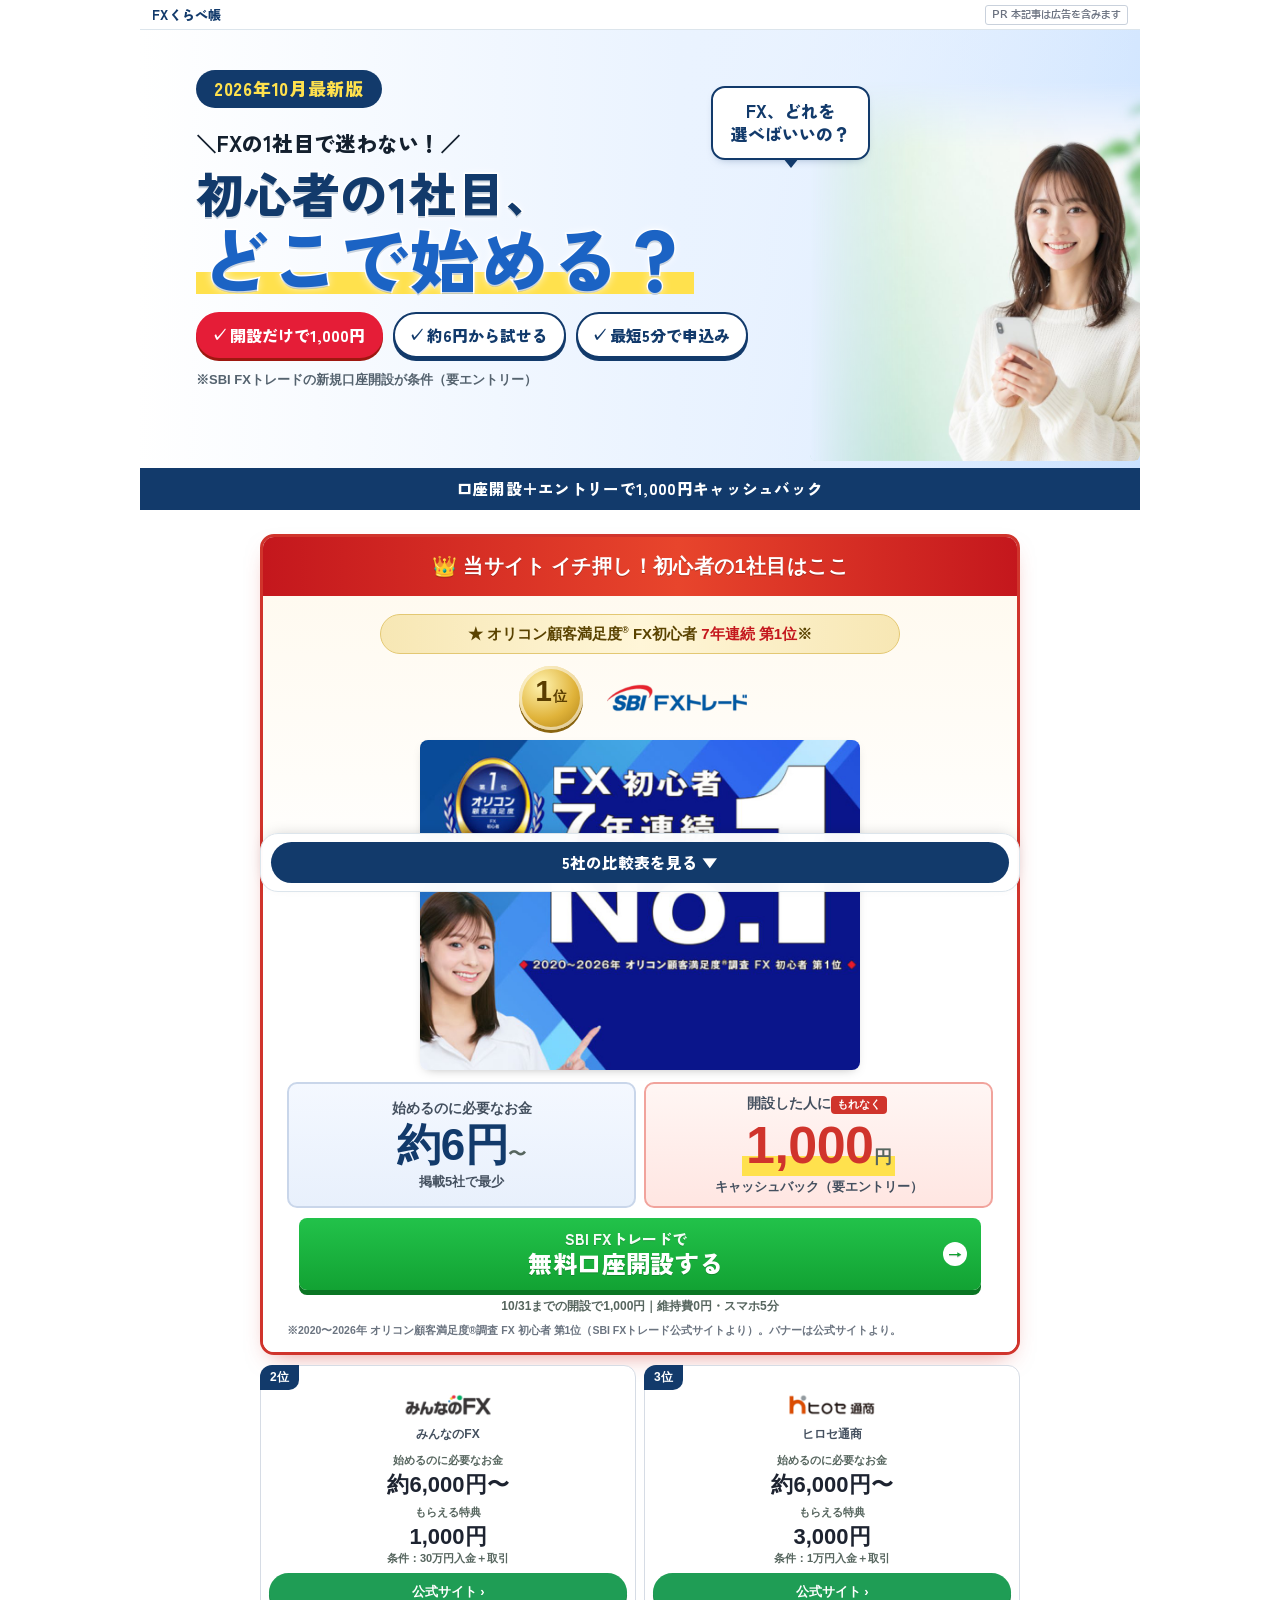
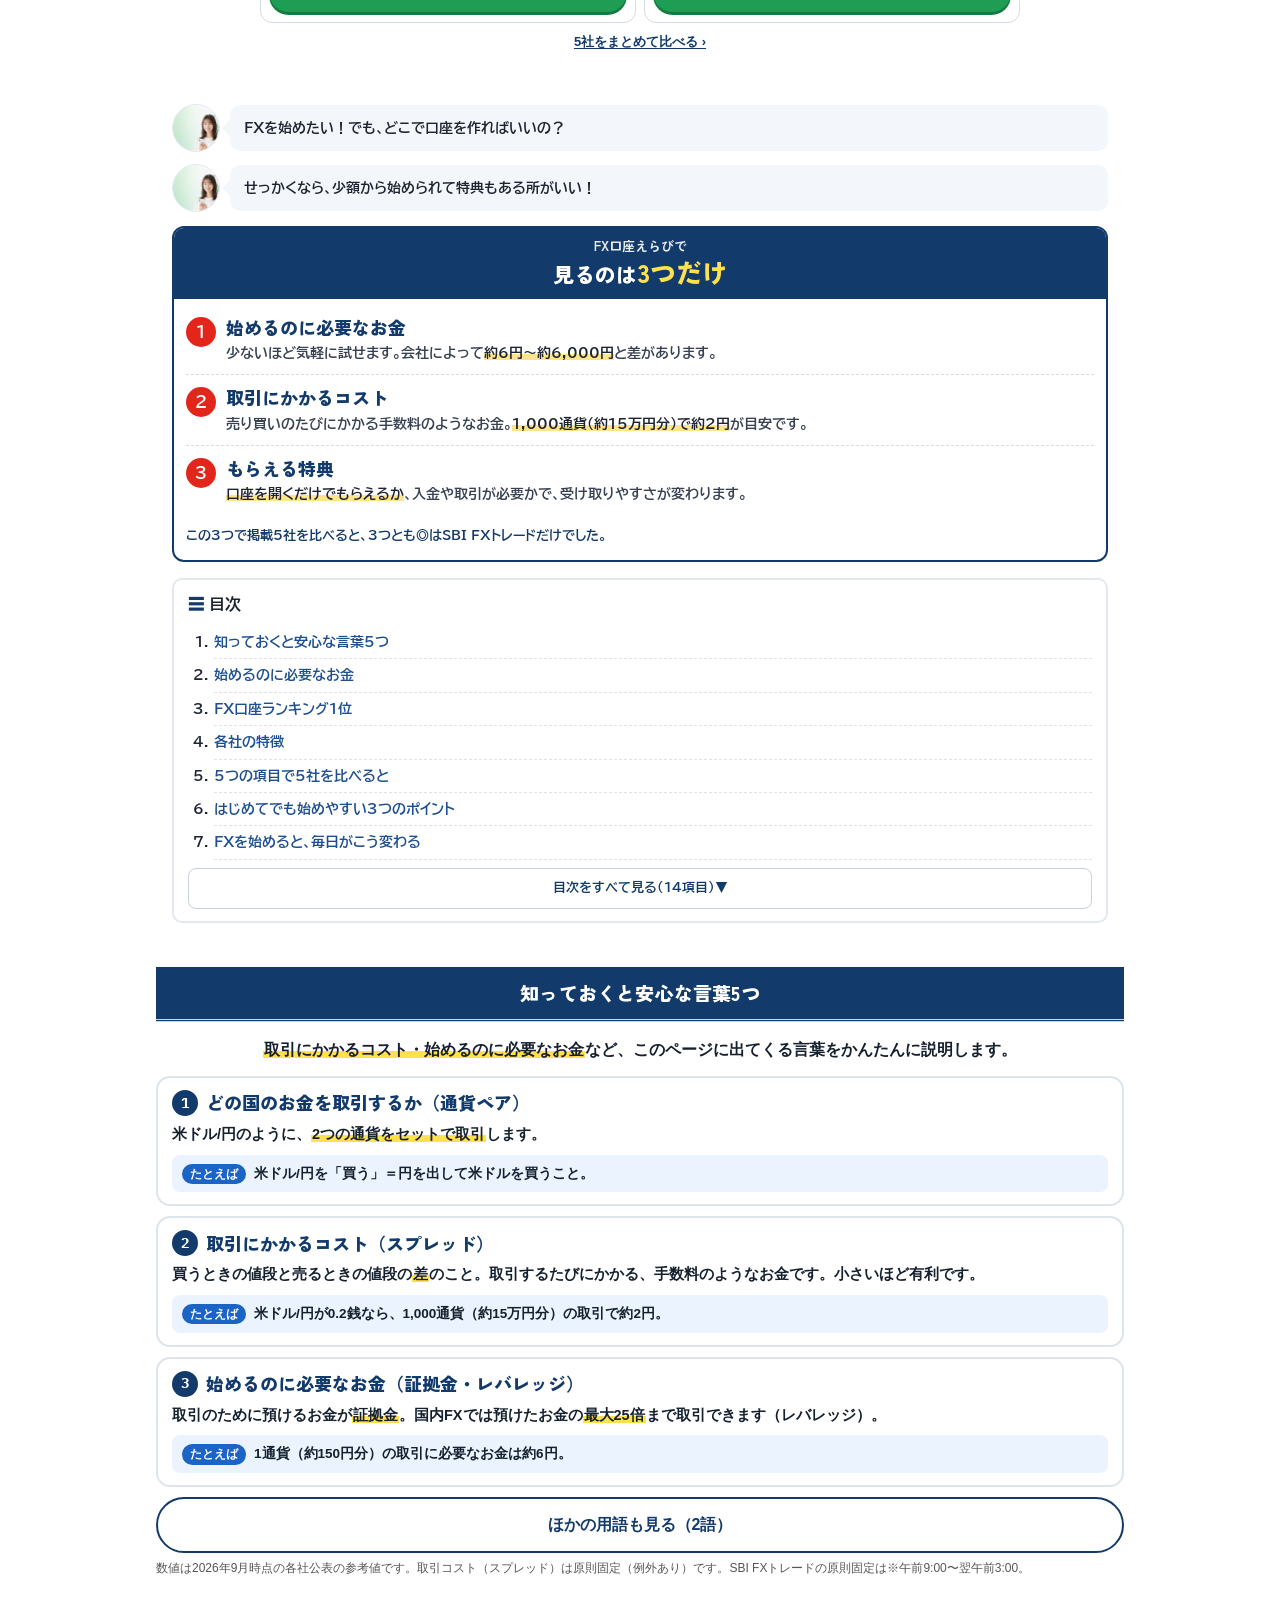
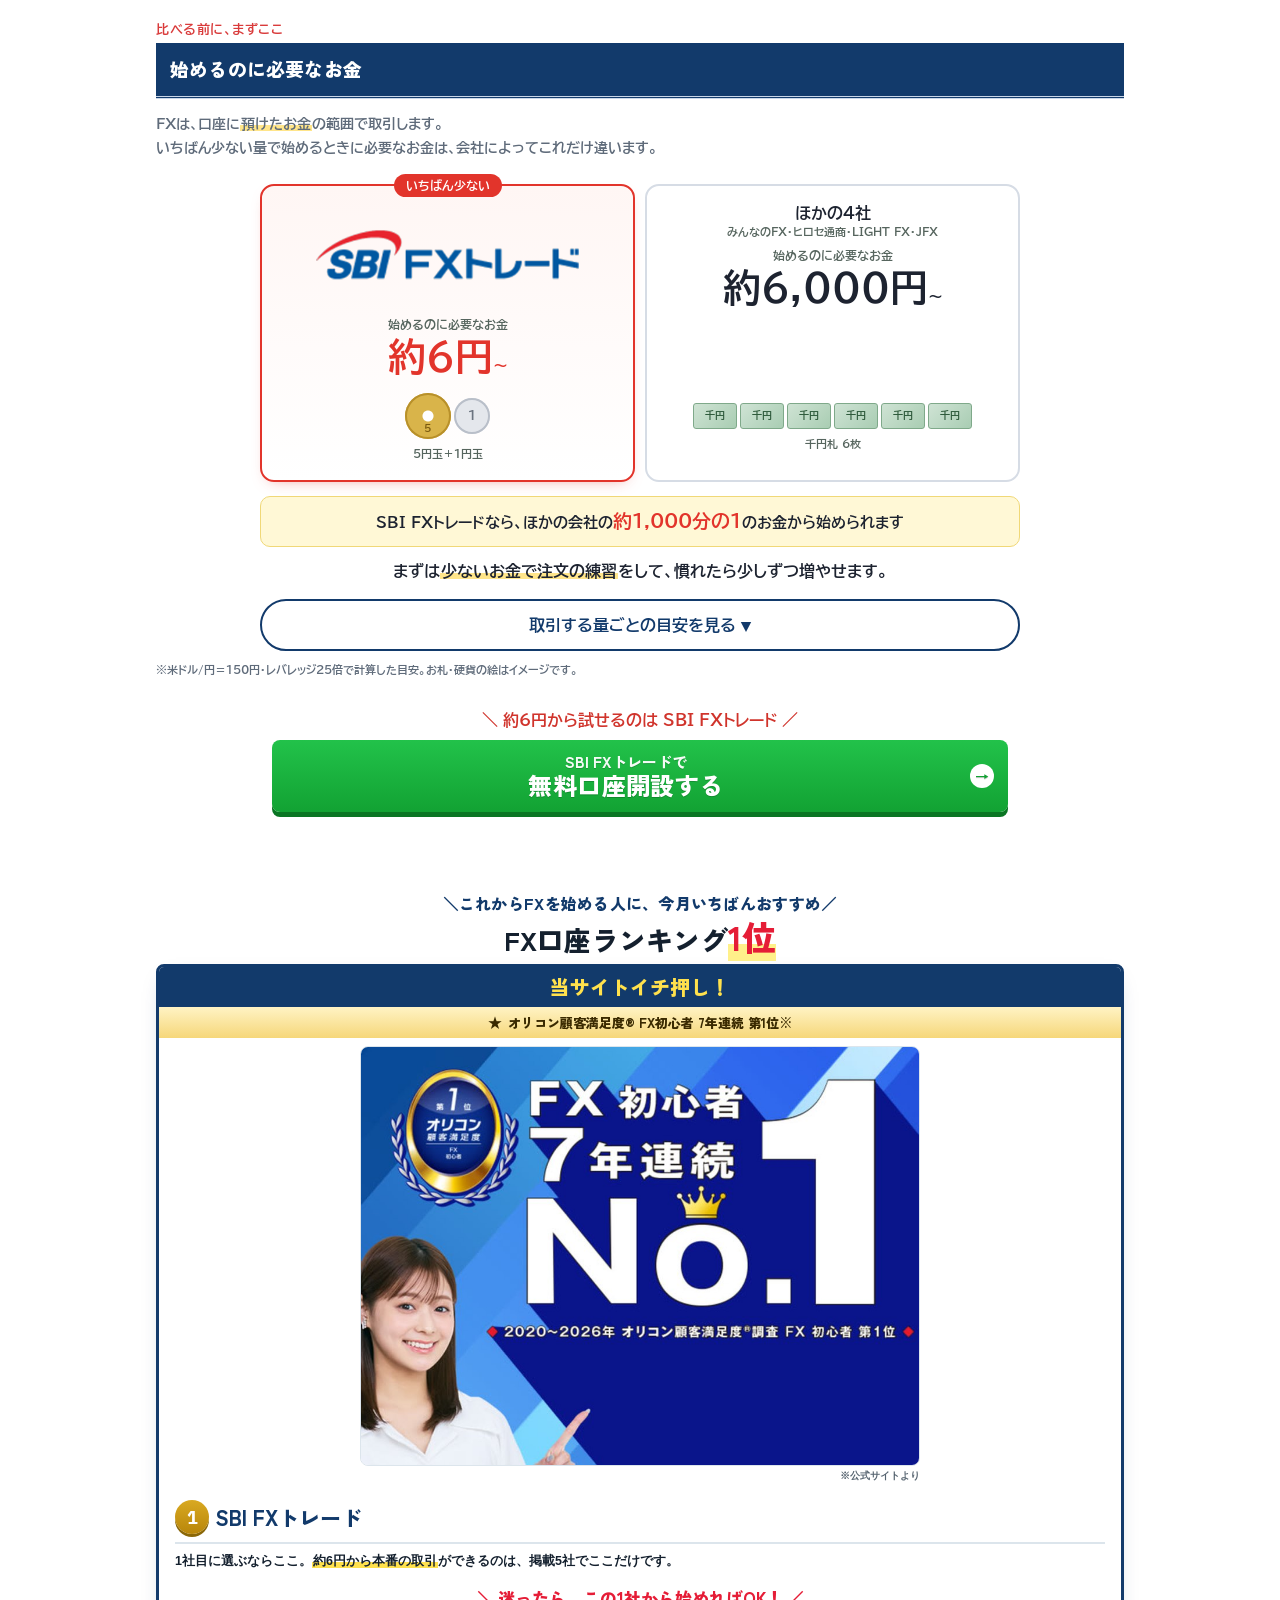
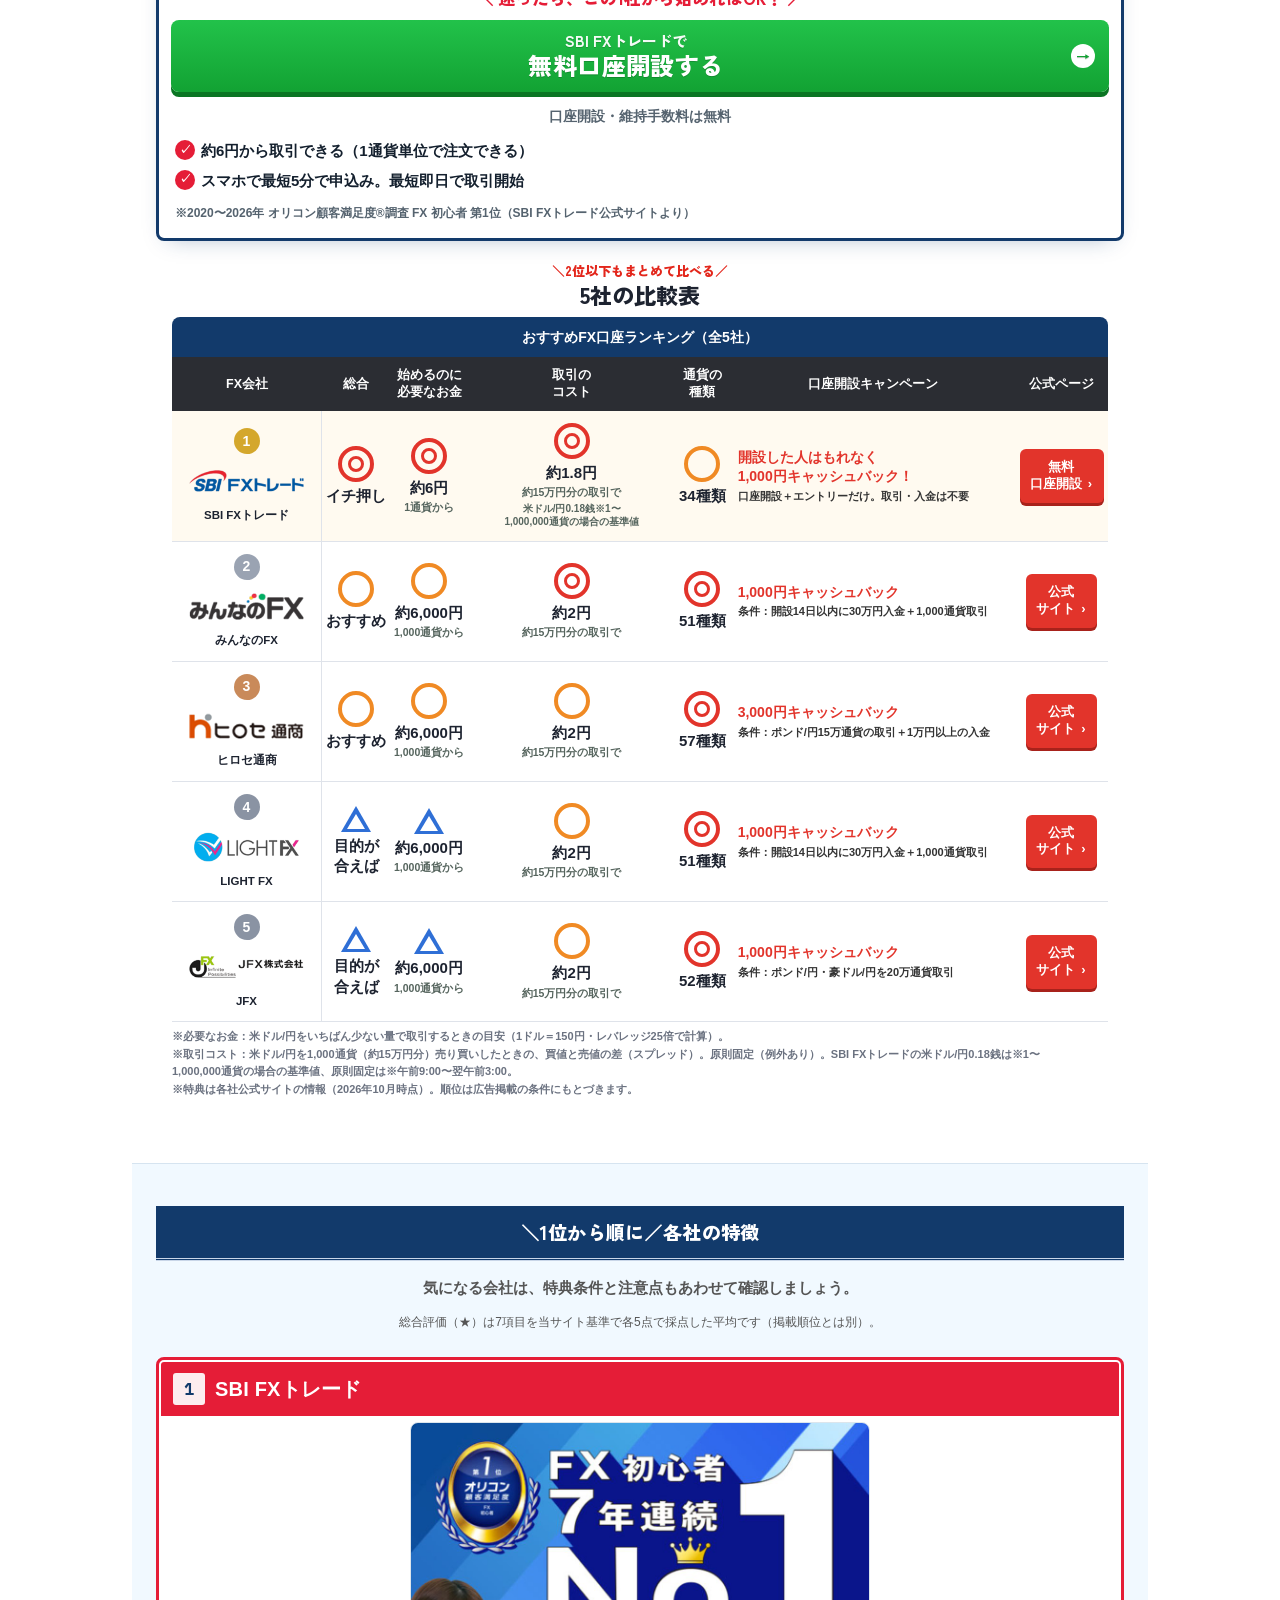
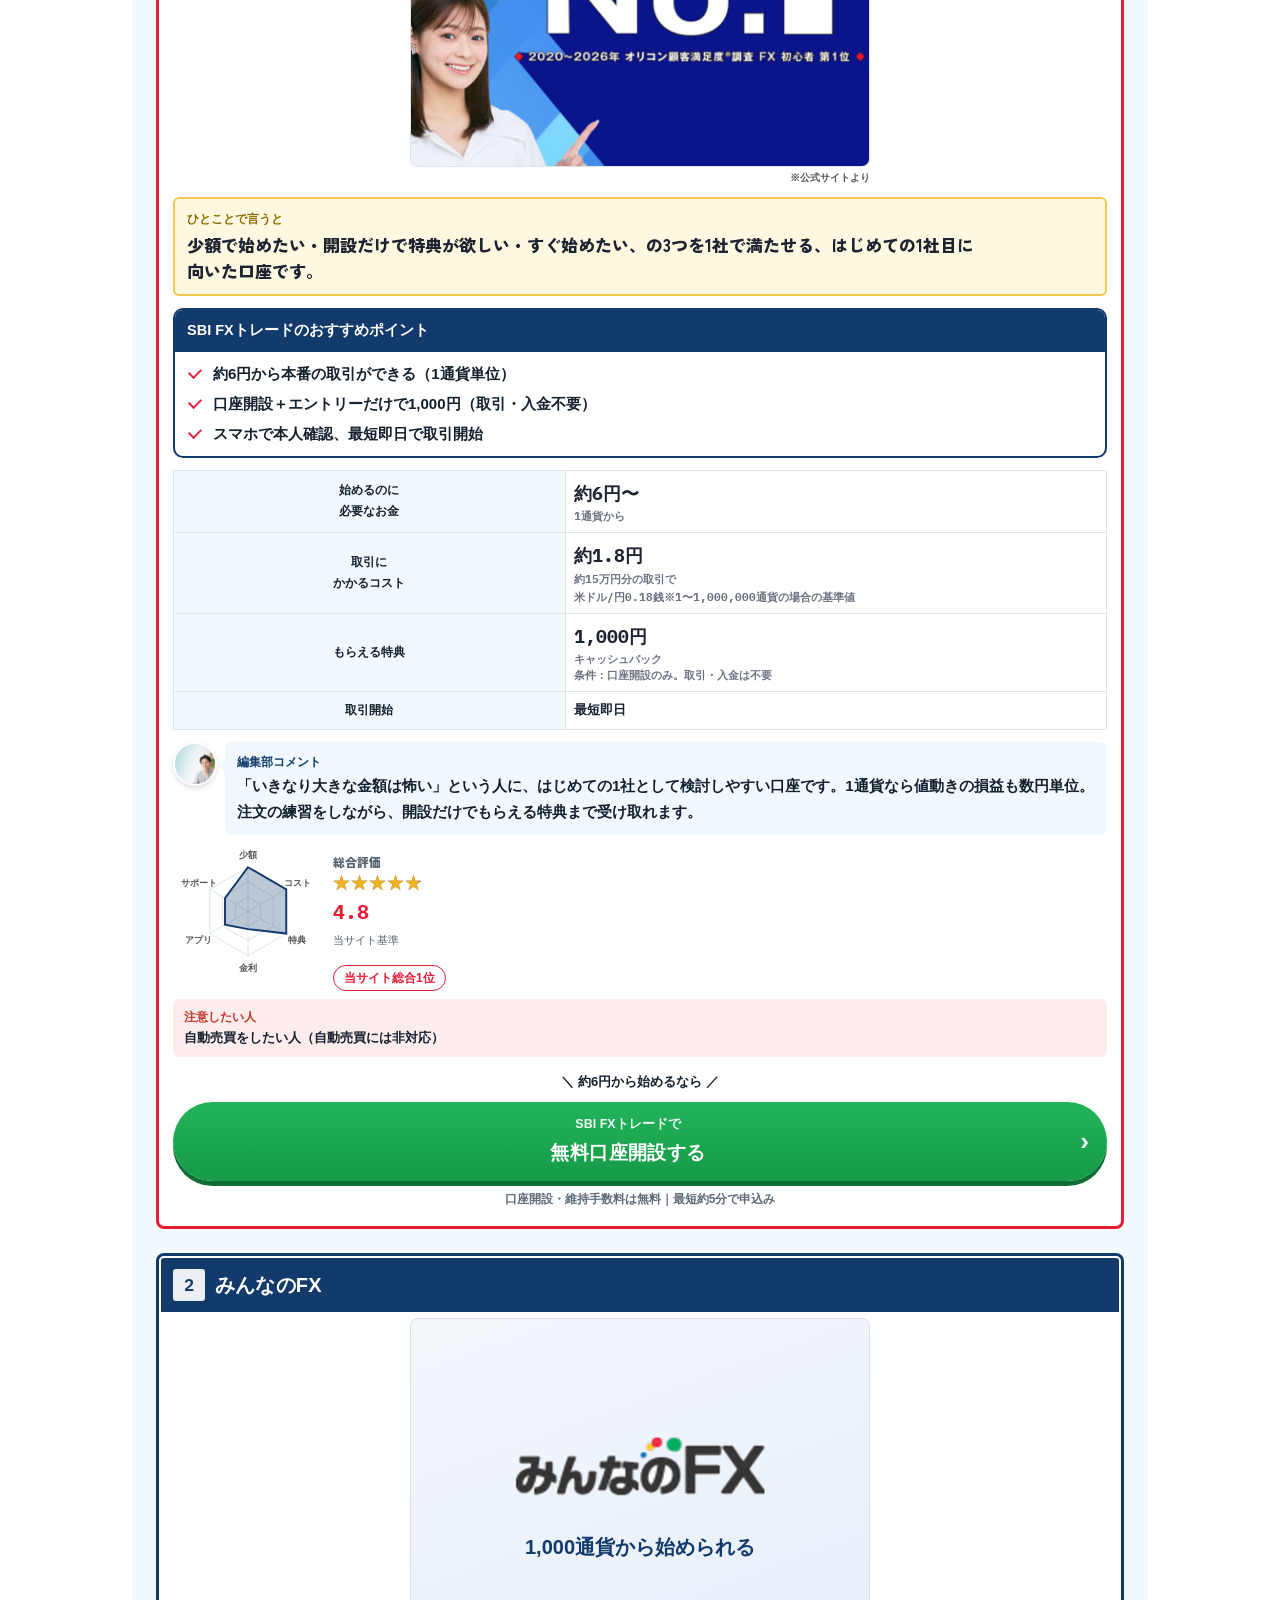
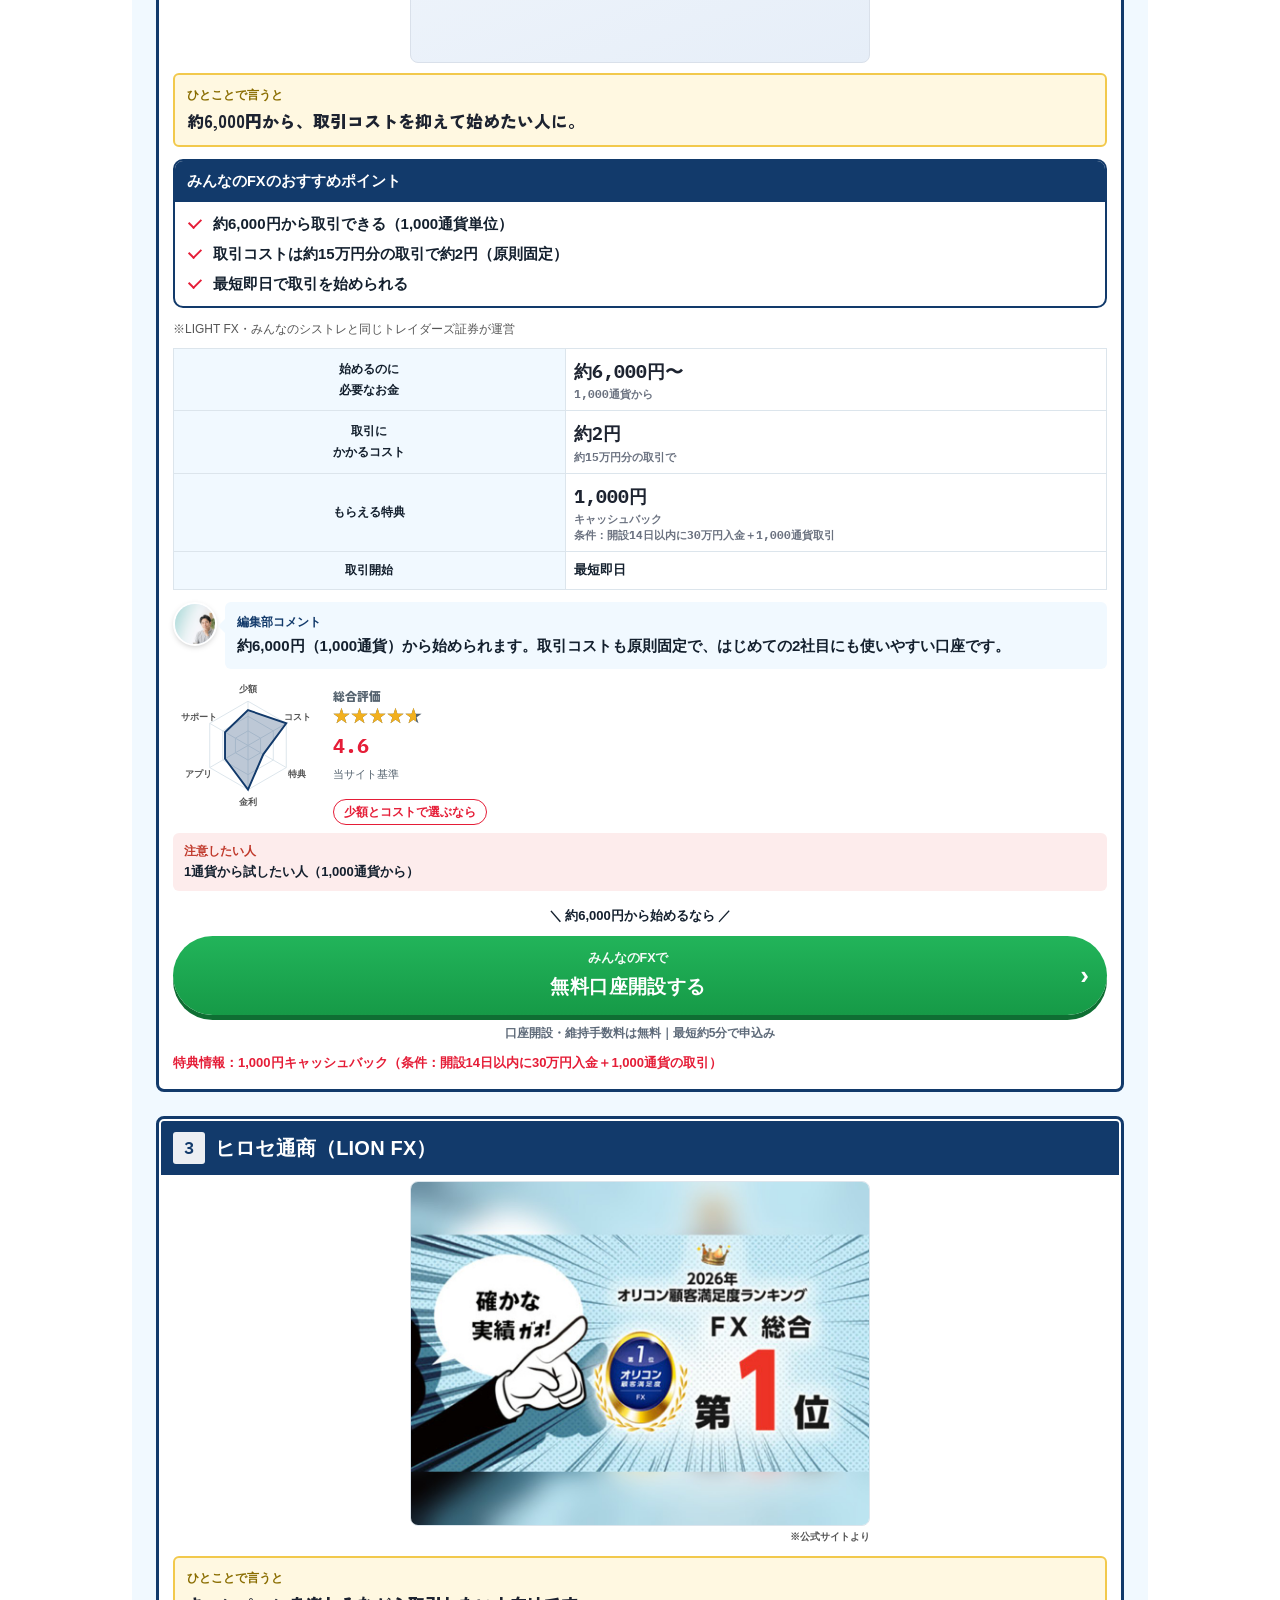
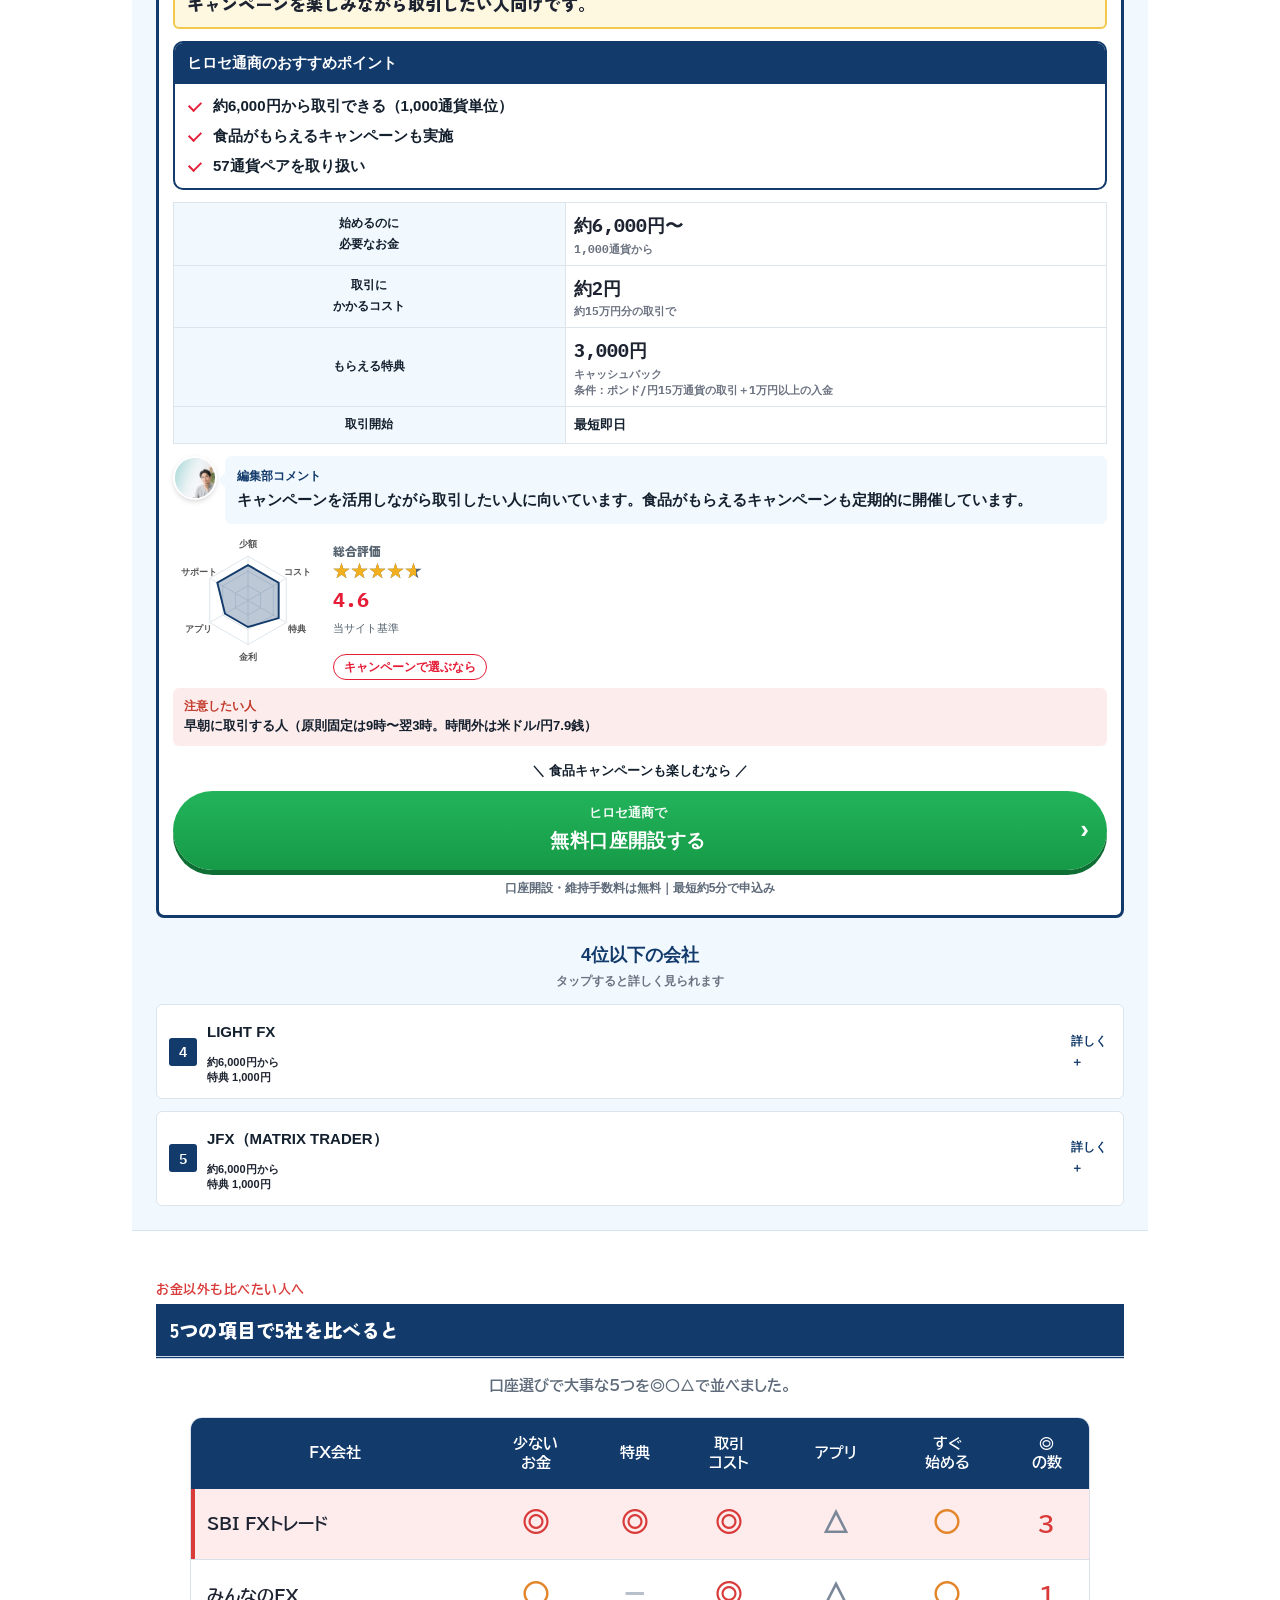
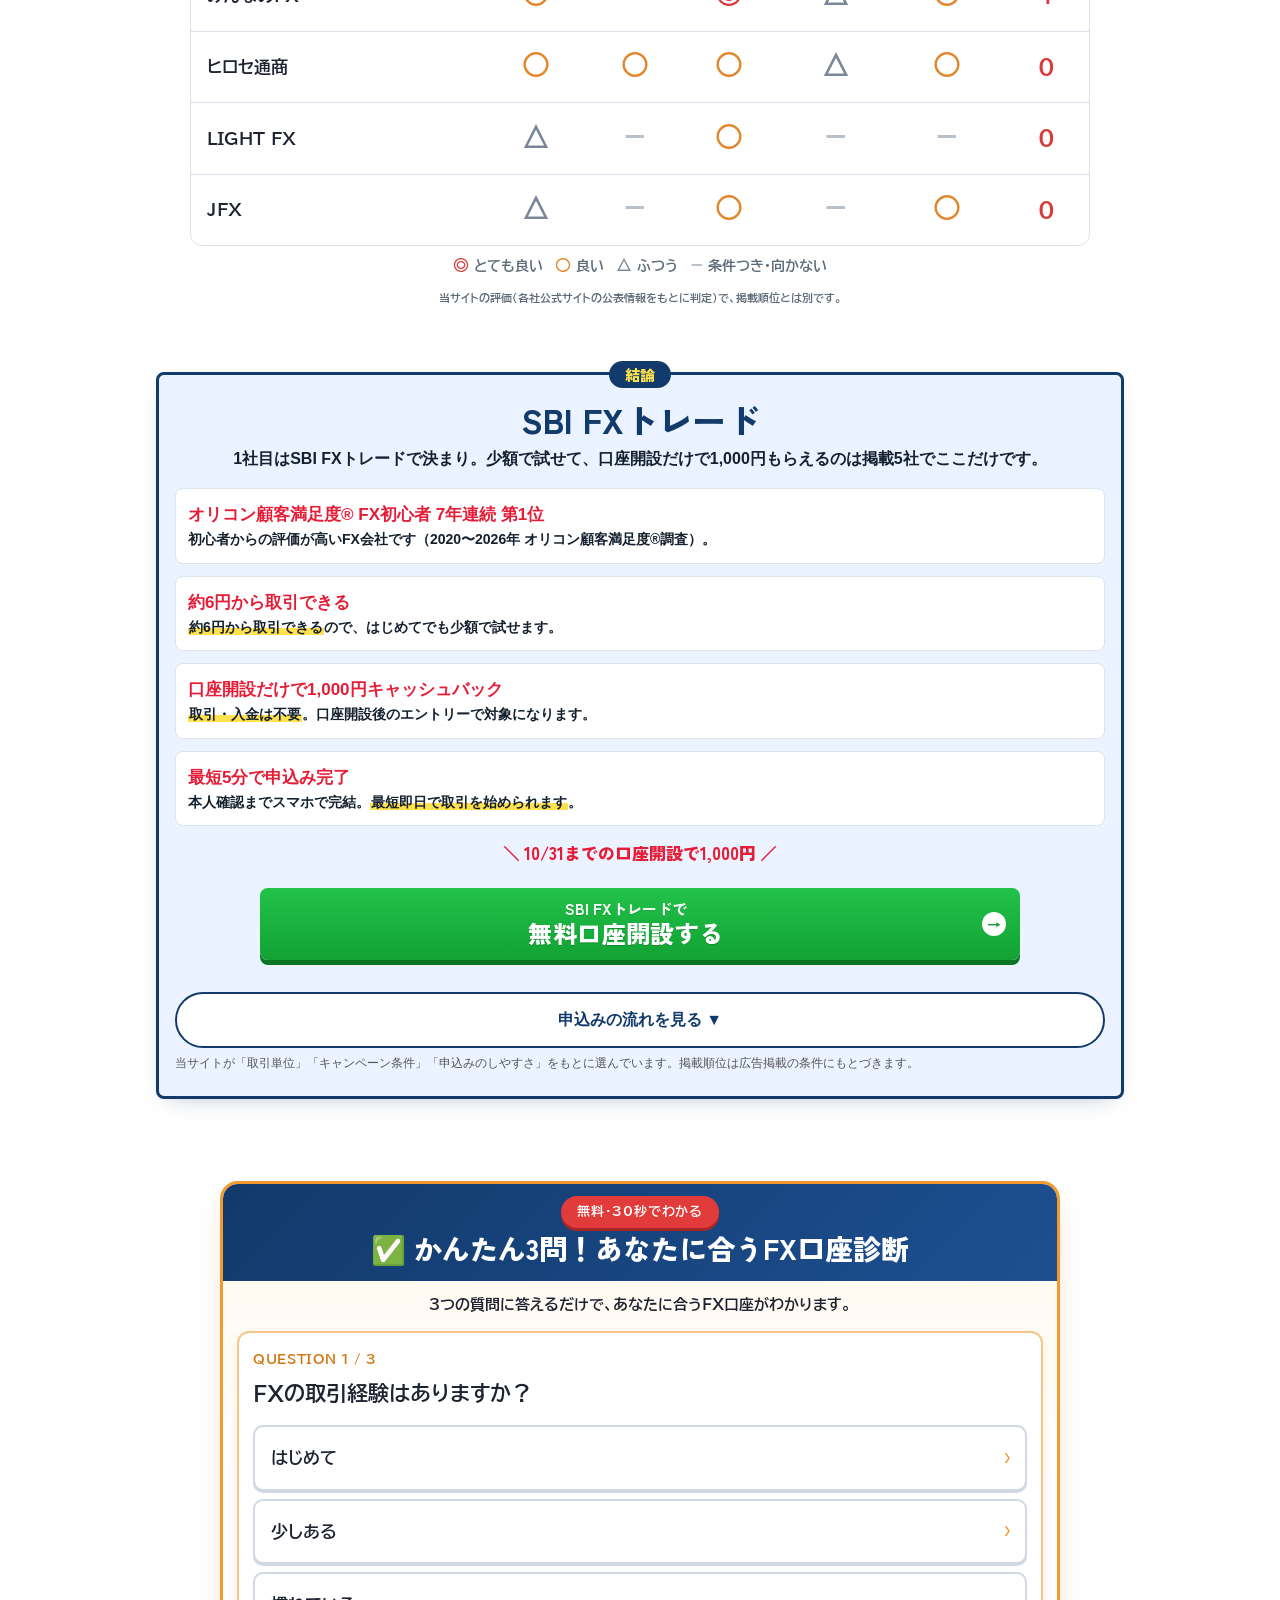
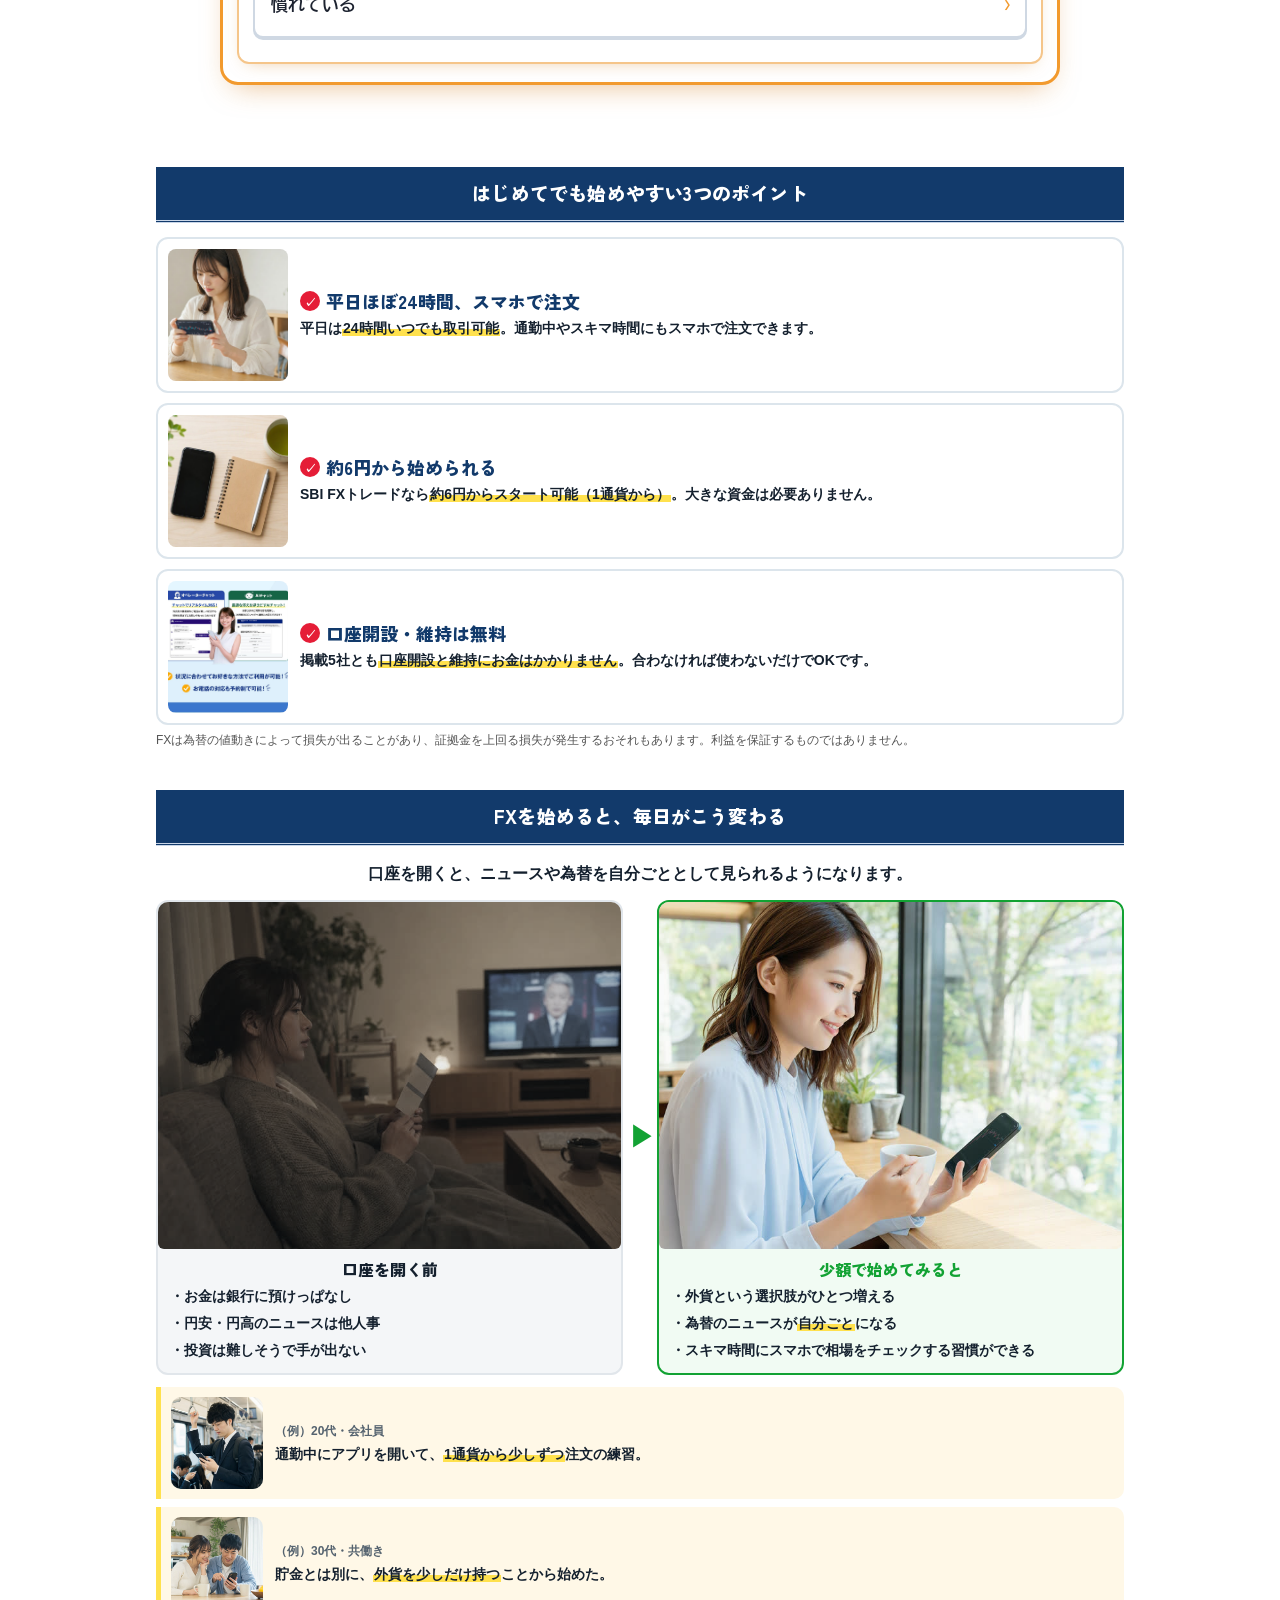
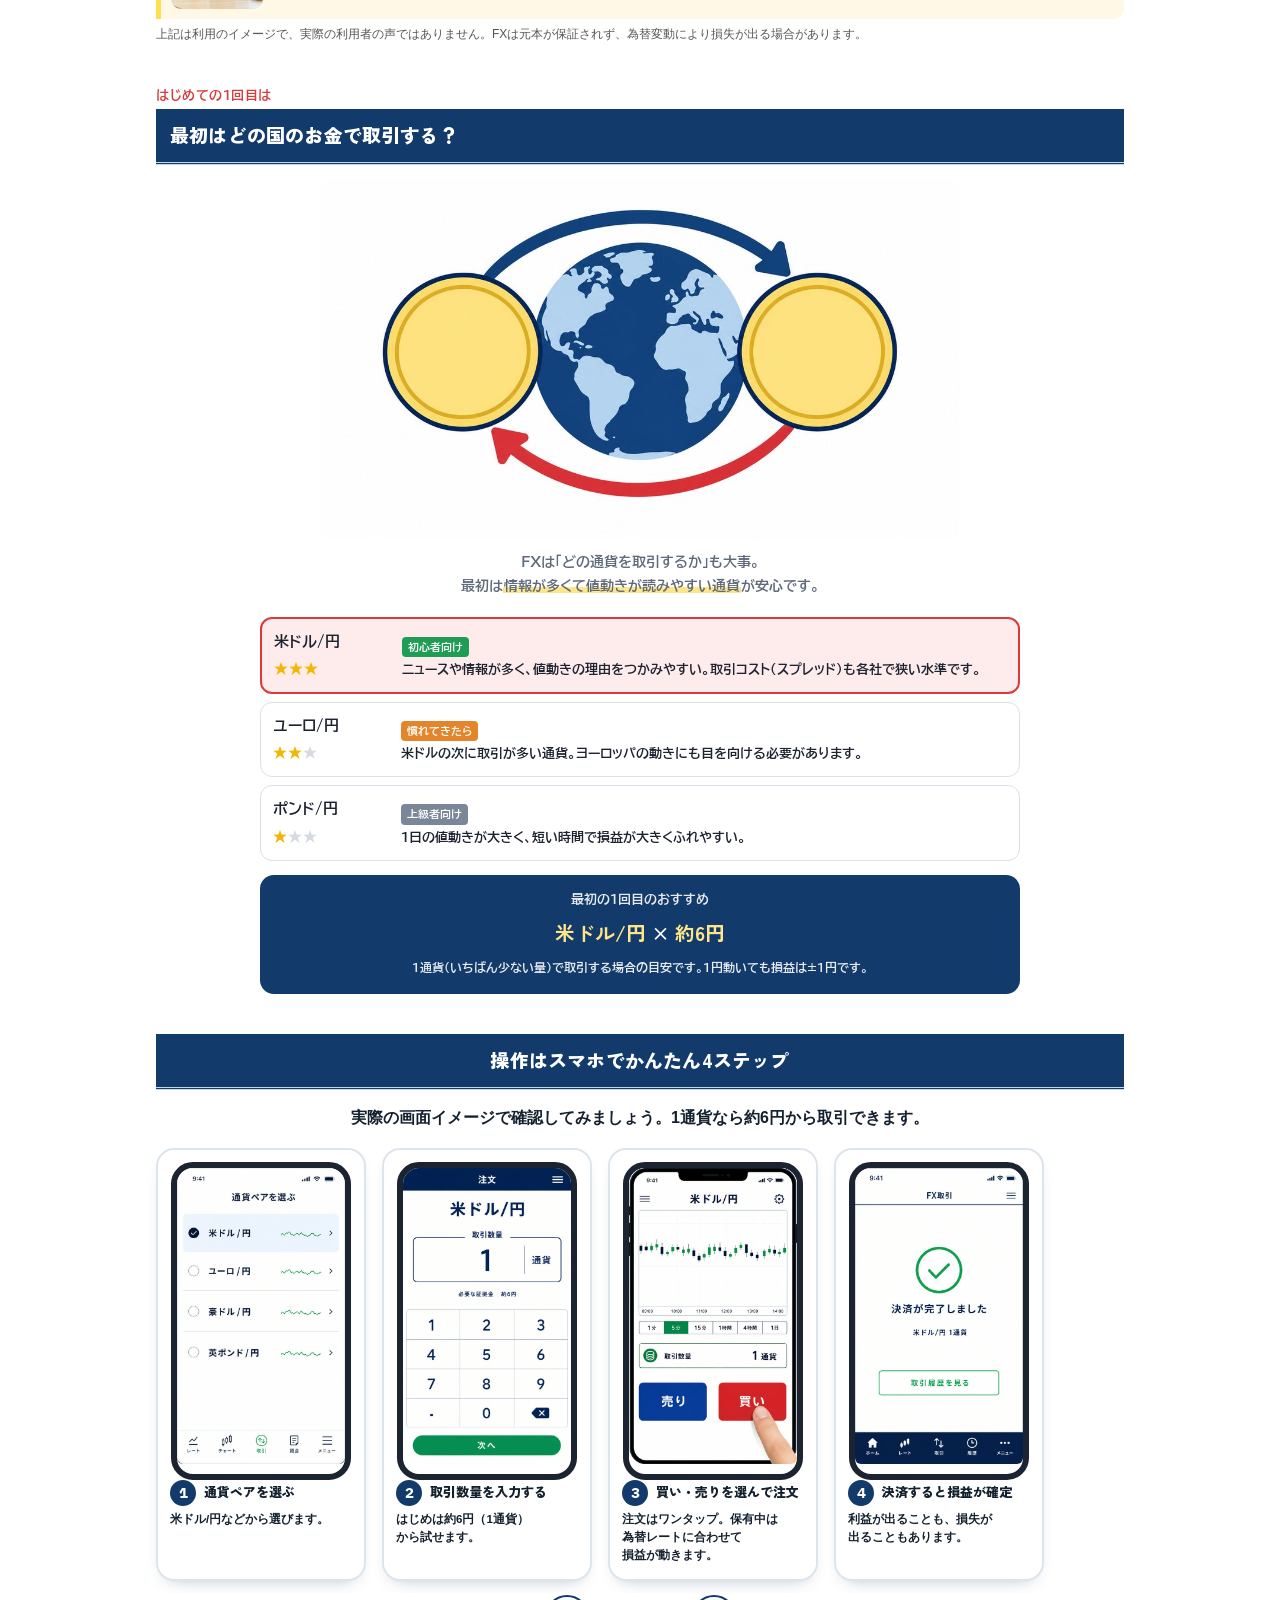
==== commit 39863d2c: "「1円動いたら損益は？」を削除（SBIに不利な見え方）・数量表の損益列も削除 Co-Authored-By: Claude Opus 5.5 <noreply@anthropic.com>" ====
--- a/r-14252235/index.html
+++ b/r-14252235/index.html
@@ -1804,7 +1804,7 @@
 /* 試算の棒は受け取りの見込みなので、損失ライン（--caution）と同じくらい見える濃さに */
 .swap-chart .bar{fill:var(--accent);opacity:.8}
 </style>
-<link rel="stylesheet" href="zukai.css?v=20261021b">
+<link rel="stylesheet" href="zukai.css?v=20261021c">
 </head><body>
 <!-- Google Tag Manager (noscript) -->
 <noscript><iframe src="https://www.googletagmanager.com/ns.html?id=GTM-5BLP3X5V"
@@ -1842,7 +1842,7 @@
       <p class="tm-t" data-ff="1"><span class="tm-no num" data-ff="1">5</span>損失を<wbr>止める<wbr>自動決済<wbr>（ロスカット）<wbr></p>
       <p class="tm-d" data-ff="1" style="font-size: 15px !important; line-height: 1.75 !important;">損失が<wbr>一定の<wbr>水準を<wbr>超えると、<wbr><mark class="r2-mk" data-ff="1">自動で<wbr>決済される<wbr>仕組み</mark>⁠。<wbr>損失が<wbr>大きくなりすぎるのを<wbr>防ぎます。<wbr></p>
       <p class="tm-ex" data-ff="1" style="font-size: 15px !important; line-height: 1.75 !important;"><b data-ff="1">たとえば<wbr></b>相場が<wbr>急に<wbr>動いたときは、<wbr>証拠金を<wbr>上回る<wbr>損失が<wbr>出ることもあります。</p></article></div></details>
-    <p class="fine" data-ff="1">数値は<wbr>2026年9月時点の<wbr>各社公表の<wbr>参考値です。<wbr>取引コスト<wbr>（スプレッド）<wbr>は<wbr>原則固定<wbr>（例外あり）<wbr>です。<wbr>SBI FXトレードの<wbr>原則固定は<wbr>※午前9:00〜翌午前3:00。</p></section><section class="sec zk" id="zk-money"><p class="zk-eb" data-ff="1">比べる<wbr>前に、<wbr>まずここ<wbr></p><h2 class="zk-h" data-ff="1">始めるのに<wbr>必要なお金</h2><p class="zk-lead zk-ml" data-ff="1" style="font-size: 15px !important; line-height: 1.75 !important;">FXは、<wbr>口座に<wbr><mark data-ff="1">預けたお金</mark>の<wbr>範囲で<wbr>取引します。<br>いちばん<wbr>少ない<wbr>量で<wbr>始めるときに<wbr>必要なお金は、<wbr>会社によってこれだけ<wbr>違います。</p><div class="zk-mc2s"><div class="zk-mc2 best"><p class="zk-mc2-tag" data-ff="1">いちばん<wbr>少ない</p><p class="zk-mc2-nm"><img src="img/lg3/sbifxt.png" alt="SBI FXトレード"></p><p class="zk-mc2-l" data-ff="1">始めるのに<wbr>必要なお金</p><p class="zk-mc2-v" data-ff="1">約6円<small data-ff="1">〜</small></p><div class="zk-pic"><span class="zk-coin c5" data-ff="1">5</span><span class="zk-coin c1" data-ff="1">1</span><span class="zk-pic-l" data-ff="1">5円玉＋<wbr>1円玉</span></div></div><div class="zk-mc2"><p class="zk-mc2-nm"><b data-ff="1">ほかの<wbr>4社</b><small data-ff="1" style="font-size: 12px !important;">みんなの<wbr>FX・<wbr>ヒロセ通商・<wbr>LIGHT FX・<wbr>JFX</small></p><p class="zk-mc2-l" data-ff="1">始めるのに<wbr>必要なお金</p><p class="zk-mc2-v" data-ff="1">約6,000円<small data-ff="1">〜</small></p><div class="zk-pic"><span class="zk-bill" data-ff="1">千円</span><span class="zk-bill" data-ff="1">千円</span><span class="zk-bill" data-ff="1">千円</span><span class="zk-bill" data-ff="1">千円</span><span class="zk-bill" data-ff="1">千円</span><span class="zk-bill" data-ff="1">千円</span><span class="zk-pic-l" data-ff="1">千円札 6枚</span></div></div></div><p class="zk-mratio" data-ff="1">SBI FXトレードなら、<wbr>ほかの<wbr>会社の<wbr><b data-ff="1">約1,000分の<wbr>1</b>のお金から<wbr>始められます<wbr></p><h3 class="zk-h3" data-ff="1">1円動いたら、<wbr>損益はいくら？</h3><p class="zk-ml2" data-ff="1">たとえば<wbr><b data-ff="1">1ドル＝150円が<wbr>151円</b>になったとき<wbr>（1円の<wbr>値動き）、<wbr>損益はこのくらいです。<wbr></p><div class="zk-pl"><div class="zk-pl-r best"><span class="zk-pl-k" data-ff="1">約6円で<wbr>始めた<wbr>場合</span><span class="zk-pl-bar"><i style="width:3%"></i></span><b data-ff="1">±1円</b></div><div class="zk-pl-r"><span class="zk-pl-k" data-ff="1">約6,000円で<wbr>始めた<wbr>場合</span><span class="zk-pl-bar"><i style="width:100%"></i></span><b data-ff="1">±1,000円</b></div></div><p class="zk-pl-msg" data-ff="1">少ない<wbr>量なら、<wbr><mark data-ff="1">損も<wbr>得も<wbr>小さく</mark>⁠、<wbr>練習するつもりで<wbr>始められます。<wbr></p><details class="zk-qtyd"><summary data-ff="1">取引する<wbr>量ごとの<wbr>目安を<wbr>見る<wbr></summary><div class="zk-tbl-wrap"><table class="zk-qty"><thead><tr><th data-ff="1">取引する<wbr>量</th><th data-ff="1">必要なお金</th><th data-ff="1">1円動いたときの<wbr>損益</th></tr></thead><tbody><tr class="sbi"><th data-ff="1">約150円分<small data-ff="1">（1通貨）</small></th><td data-ff="1">約6円</td><td data-ff="1">±1円</td></tr><tr class="sbi"><th data-ff="1">約1.5万円分<small data-ff="1">（100通貨）</small></th><td data-ff="1">約600円</td><td data-ff="1">±100円</td></tr><tr><th data-ff="1">約15万円分<small data-ff="1">（1,000通貨）</small></th><td data-ff="1">約6,000円</td><td data-ff="1">±1,000円</td></tr><tr><th data-ff="1">約150万円分<small data-ff="1">（10,000通貨）</small></th><td data-ff="1">約6万円</td><td data-ff="1">±1万円</td></tr></tbody></table></div><p class="zk-fine" data-ff="1" style="font-size: 12px !important;">ピンクの<wbr>行の<wbr>量で<wbr>取引できるのは、<wbr>掲載5社では<wbr>SBI FXトレードだけ<wbr>（1通貨単位）<wbr>です。</p></details><p class="zk-fine" data-ff="1" style="font-size: 12px !important;">※米ドル/円＝150円・<wbr>レバレッジ25倍で<wbr>計算した<wbr>目安。<wbr>お札・<wbr>硬貨の<wbr>絵は<wbr>イメージです。<wbr></p><div class="zk-road-cta" id="zk-mn-cta"><p class="zk-mn-lead" data-ff="1">＼ 約6円から<wbr>試せるのは SBI FXトレード ／</p><a class="r2-btn pulse shine two" href="https://click.j-a-net.jp/2451632/1065459/" rel="sponsored noopener" target="_blank" data-aff="sbifxt" data-place="money"><span class="b-1" data-ff="1">SBI FXトレードで<wbr></span><span class="b-2" data-ff="1">無料口座開設する</span><span class="arrow" aria-hidden="true" data-ff="1">→</span></a></div></section><section class="sec r2-worry" id="worry" hidden="">
+    <p class="fine" data-ff="1">数値は<wbr>2026年9月時点の<wbr>各社公表の<wbr>参考値です。<wbr>取引コスト<wbr>（スプレッド）<wbr>は<wbr>原則固定<wbr>（例外あり）<wbr>です。<wbr>SBI FXトレードの<wbr>原則固定は<wbr>※午前9:00〜翌午前3:00。</p></section><section class="sec zk" id="zk-money"><p class="zk-eb" data-ff="1">比べる<wbr>前に、<wbr>まずここ<wbr></p><h2 class="zk-h" data-ff="1">始めるのに<wbr>必要なお金</h2><p class="zk-lead zk-ml" data-ff="1" style="font-size: 15px !important; line-height: 1.75 !important;">FXは、<wbr>口座に<wbr><mark data-ff="1">預けたお金</mark>の<wbr>範囲で<wbr>取引します。<br>いちばん<wbr>少ない<wbr>量で<wbr>始めるときに<wbr>必要なお金は、<wbr>会社によってこれだけ<wbr>違います。</p><div class="zk-mc2s"><div class="zk-mc2 best"><p class="zk-mc2-tag" data-ff="1">いちばん<wbr>少ない</p><p class="zk-mc2-nm"><img src="img/lg3/sbifxt.png" alt="SBI FXトレード"></p><p class="zk-mc2-l" data-ff="1">始めるのに<wbr>必要なお金</p><p class="zk-mc2-v" data-ff="1">約6円<small data-ff="1">〜</small></p><div class="zk-pic"><span class="zk-coin c5" data-ff="1">5</span><span class="zk-coin c1" data-ff="1">1</span><span class="zk-pic-l" data-ff="1">5円玉＋<wbr>1円玉</span></div></div><div class="zk-mc2"><p class="zk-mc2-nm"><b data-ff="1">ほかの<wbr>4社</b><small data-ff="1" style="font-size: 12px !important;">みんなの<wbr>FX・<wbr>ヒロセ通商・<wbr>LIGHT FX・<wbr>JFX</small></p><p class="zk-mc2-l" data-ff="1">始めるのに<wbr>必要なお金</p><p class="zk-mc2-v" data-ff="1">約6,000円<small data-ff="1">〜</small></p><div class="zk-pic"><span class="zk-bill" data-ff="1">千円</span><span class="zk-bill" data-ff="1">千円</span><span class="zk-bill" data-ff="1">千円</span><span class="zk-bill" data-ff="1">千円</span><span class="zk-bill" data-ff="1">千円</span><span class="zk-bill" data-ff="1">千円</span><span class="zk-pic-l" data-ff="1">千円札 6枚</span></div></div></div><p class="zk-mratio" data-ff="1">SBI FXトレードなら、<wbr>ほかの<wbr>会社の<wbr><b data-ff="1">約1,000分の<wbr>1</b>のお金から<wbr>始められます</p><p class="zk-pl-msg" data-ff="1">まずは<wbr><mark data-ff="1">少ないお金で<wbr>注文の<wbr>練習</mark>をして、<wbr>慣れたら<wbr>少しずつ<wbr>増やせます。<wbr></p><details class="zk-qtyd"><summary data-ff="1">取引する<wbr>量ごとの<wbr>目安を<wbr>見る<wbr></summary><div class="zk-tbl-wrap"><table class="zk-qty"><thead><tr><th data-ff="1">取引する<wbr>量</th><th data-ff="1">必要なお金</th></tr></thead><tbody><tr class="sbi"><th data-ff="1">約150円分<small data-ff="1">（1通貨）</small></th><td data-ff="1">約6円</td></tr><tr class="sbi"><th data-ff="1">約1.5万円分<small data-ff="1">（100通貨）</small></th><td data-ff="1">約600円</td></tr><tr><th data-ff="1">約15万円分<small data-ff="1">（1,000通貨）</small></th><td data-ff="1">約6,000円</td></tr><tr><th data-ff="1">約150万円分<small data-ff="1">（10,000通貨）</small></th><td data-ff="1">約6万円</td></tr></tbody></table></div><p class="zk-fine" data-ff="1" style="font-size: 12px !important;">ピンクの<wbr>行の<wbr>量で<wbr>取引できるのは、<wbr>掲載5社では<wbr>SBI FXトレードだけ<wbr>（1通貨単位）<wbr>です。</p></details><p class="zk-fine" data-ff="1" style="font-size: 12px !important;">※米ドル/円＝150円・<wbr>レバレッジ25倍で<wbr>計算した<wbr>目安。<wbr>お札・<wbr>硬貨の<wbr>絵は<wbr>イメージです。<wbr></p><div class="zk-road-cta" id="zk-mn-cta"><p class="zk-mn-lead" data-ff="1">＼ 約6円から<wbr>試せるのは SBI FXトレード ／</p><a class="r2-btn pulse shine two" href="https://click.j-a-net.jp/2451632/1065459/" rel="sponsored noopener" target="_blank" data-aff="sbifxt" data-place="money"><span class="b-1" data-ff="1">SBI FXトレードで<wbr></span><span class="b-2" data-ff="1">無料口座開設する</span><span class="arrow" aria-hidden="true" data-ff="1">→</span></a></div></section><section class="sec r2-worry" id="worry" hidden="">
     <h2 class="sec-h center" data-ff="1">FX口座選び、<wbr>こんなことで<wbr>迷っていませんか？<wbr></h2>
     <div class="wr-chat"><div class="wr-row you first"><span class="wr-av"><img src="img/gen/hero_woman.png" alt=""><em data-ff="1">相談者</em></span><div class="wr-b" data-ff="1" style="font-size: 15px !important; line-height: 1.75 !important;">FXを<wbr>始めてみたいけど、<wbr>どの<wbr>会社を<wbr>選べばいいのかわからなくて<wbr>…</div></div><div class="wr-row you"><span class="wr-av is-empty"></span><div class="wr-b" data-ff="1" style="font-size: 15px !important; line-height: 1.75 !important;">比較サイトを<wbr>見ても、<wbr>情報が<wbr>多すぎて<wbr>結局決められないんです</div></div><div class="wr-row you"><span class="wr-av is-empty"></span><div class="wr-b" data-ff="1" style="font-size: 15px !important; line-height: 1.75 !important;">いきなり<wbr>大きなお金を<wbr>入れて、<wbr>損をするのもこわいし<wbr>…</div></div><div class="wr-row ed first"><span class="wr-av"><img src="img/gen/hero_man.png" alt=""><em data-ff="1">編集部</em></span><div class="wr-b" data-ff="1" style="font-size: 15px !important; line-height: 1.75 !important;">はじめてなら<wbr>大丈夫です！<wbr>全部を<wbr>比べる<wbr>必要はありません。</div></div><div class="wr-row ed"><span class="wr-av is-empty"></span><div class="wr-b" data-ff="1" style="font-size: 15px !important; line-height: 1.75 !important;">見る<wbr>ポイントは<mark class="r2-mk" data-ff="1">この<wbr>3つだけ</mark>です。<wbr><ol class="wr-list"><li data-ff="1" style="font-size: 15px !important; line-height: 1.75 !important;">少額<wbr>（1通貨）<wbr>から<wbr>始められるか<wbr></li><li data-ff="1" style="font-size: 15px !important; line-height: 1.75 !important;">キャンペーンの<wbr>条件がかんたんか<wbr></li><li data-ff="1">スマホで<wbr>申込みがすぐ<wbr>終わるか</li></ol></div></div><div class="wr-row you first"><span class="wr-av"><img src="img/gen/hero_woman.png" alt=""><em data-ff="1">相談者</em></span><div class="wr-b" data-ff="1">それなら<wbr>私にも<wbr>選べそう！</div></div></div>
     <a class="wr-next" href="#top3" data-ff="1">初心者向け<wbr>FX口座 <mark class="r2-mk" data-ff="1">TOP3</mark> はこちら ▼</a></section><section class="r2-top3" id="top3">
@@ -3369,5 +3369,5 @@
   }
 })(typeof window !== "undefined" ? window : globalThis);
 </script>
-<script src="zukai.js?v=20261021b"></script>
+<script src="zukai.js?v=20261021c"></script>
 </body></html>
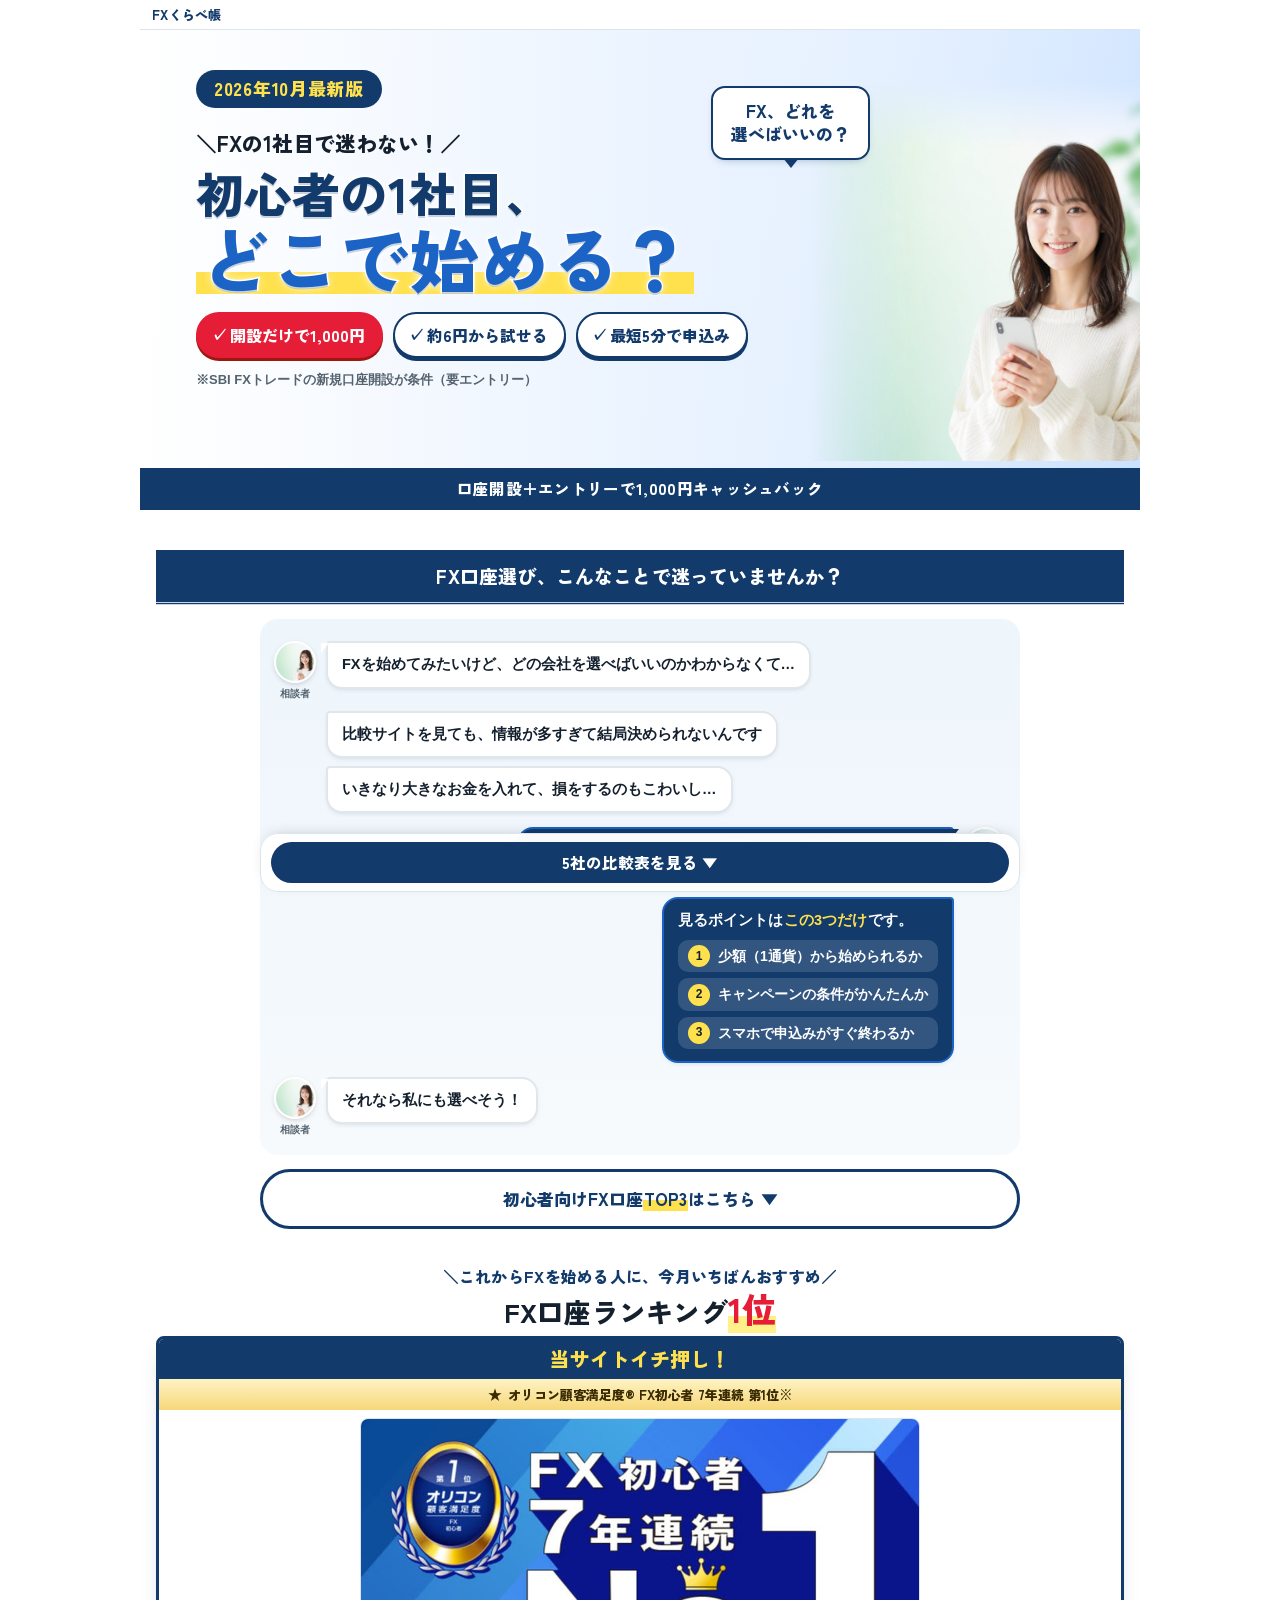
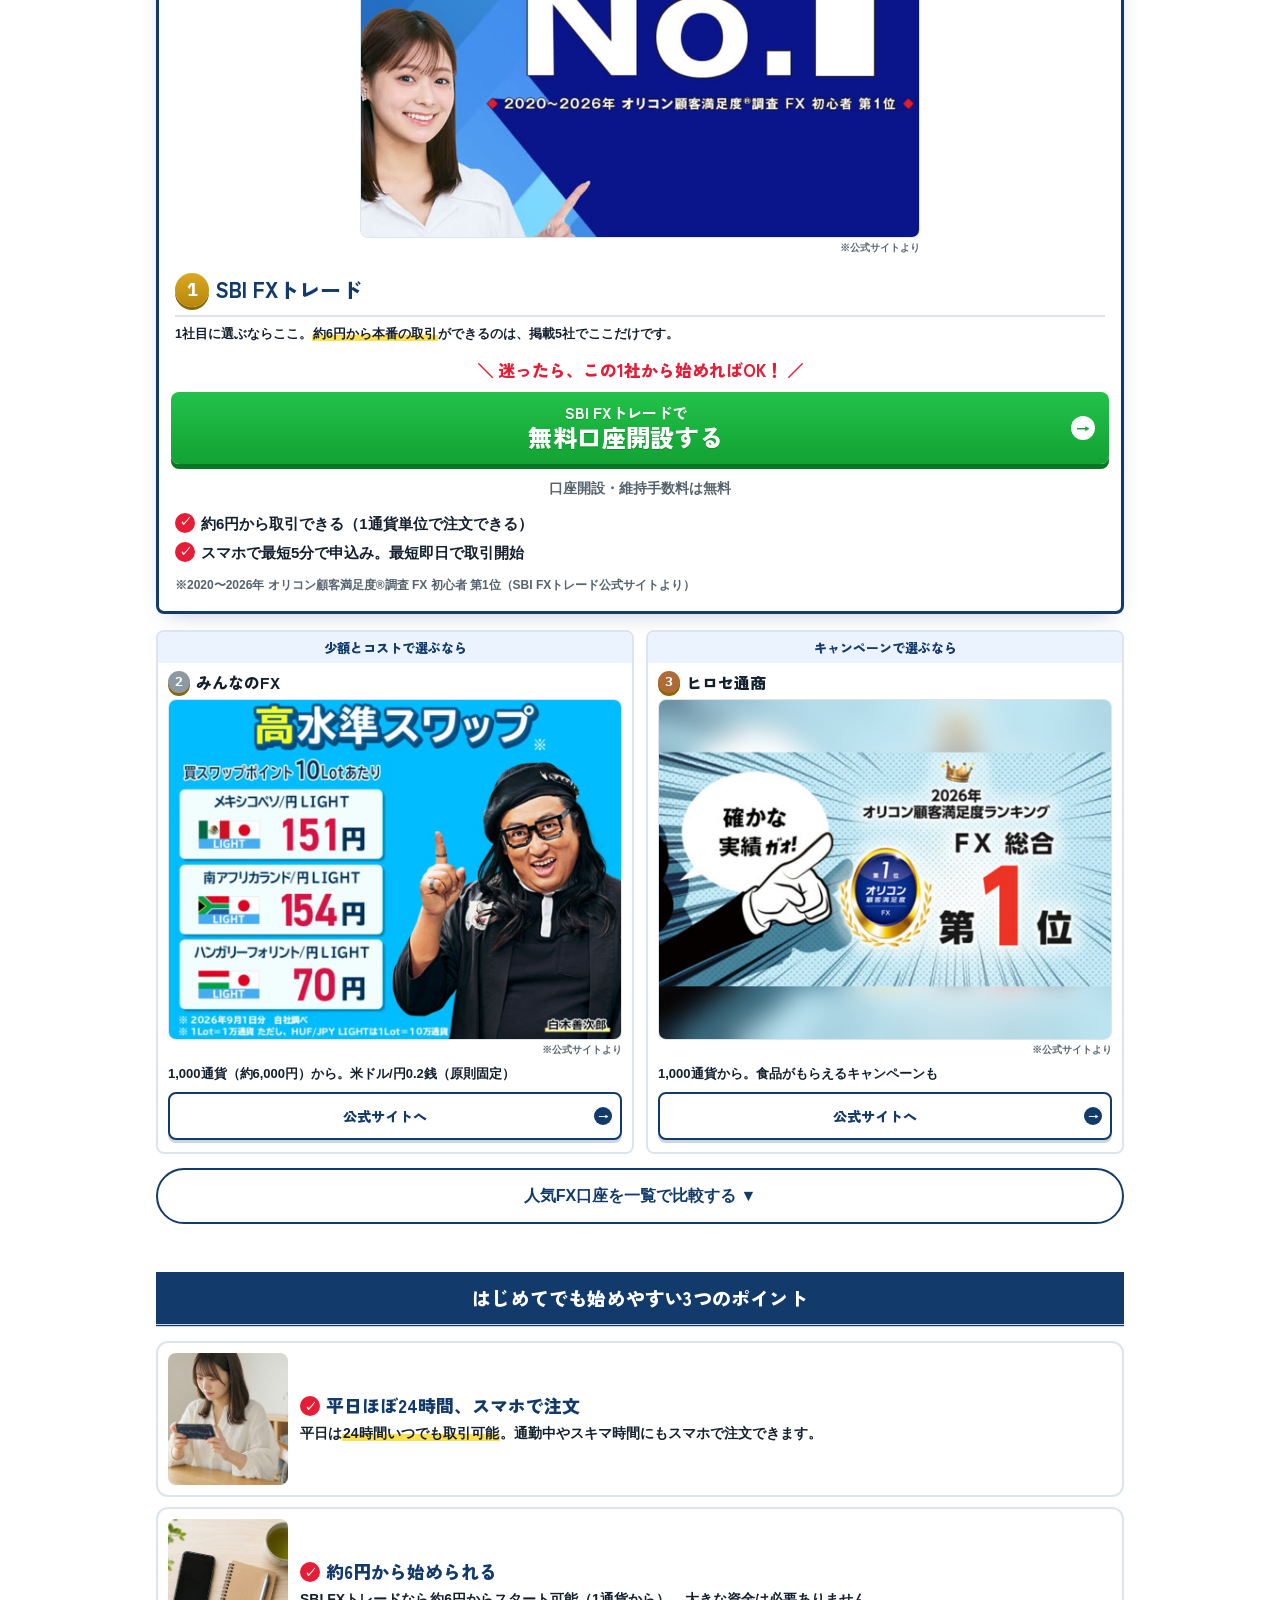
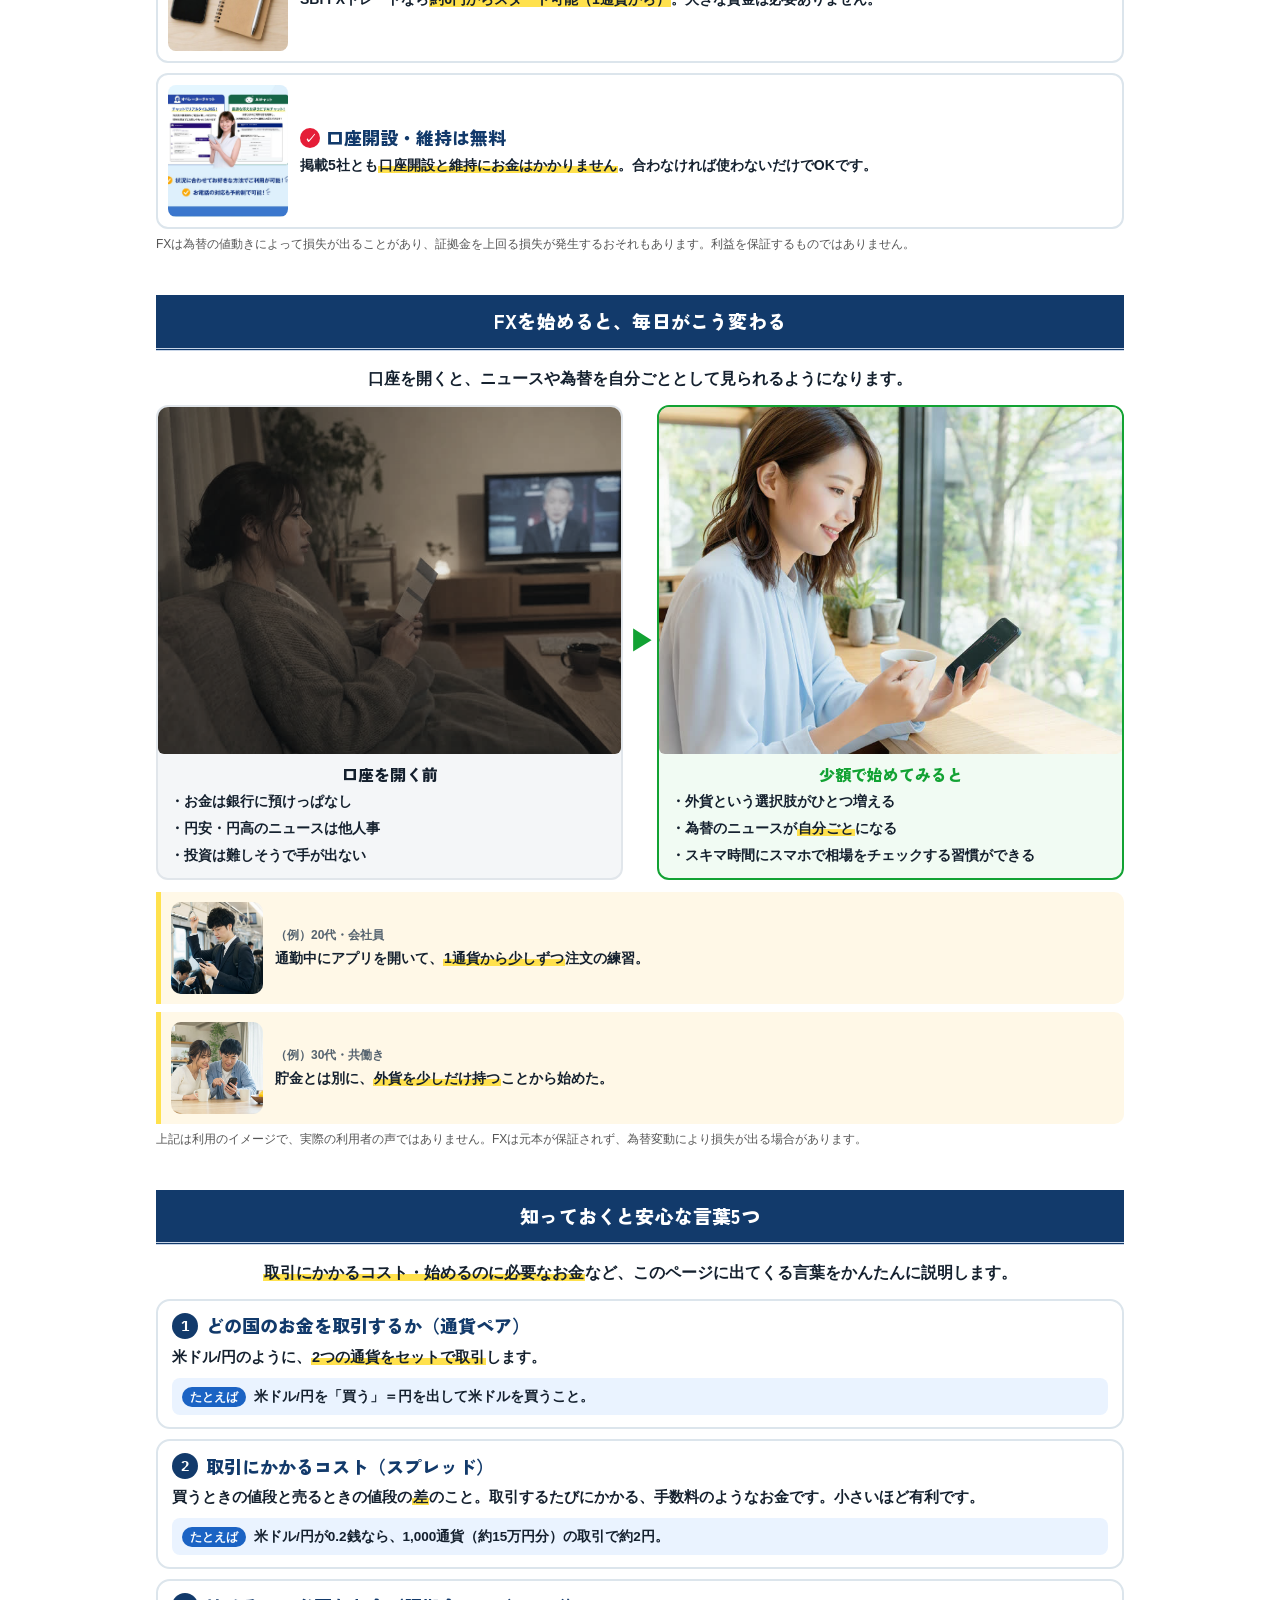
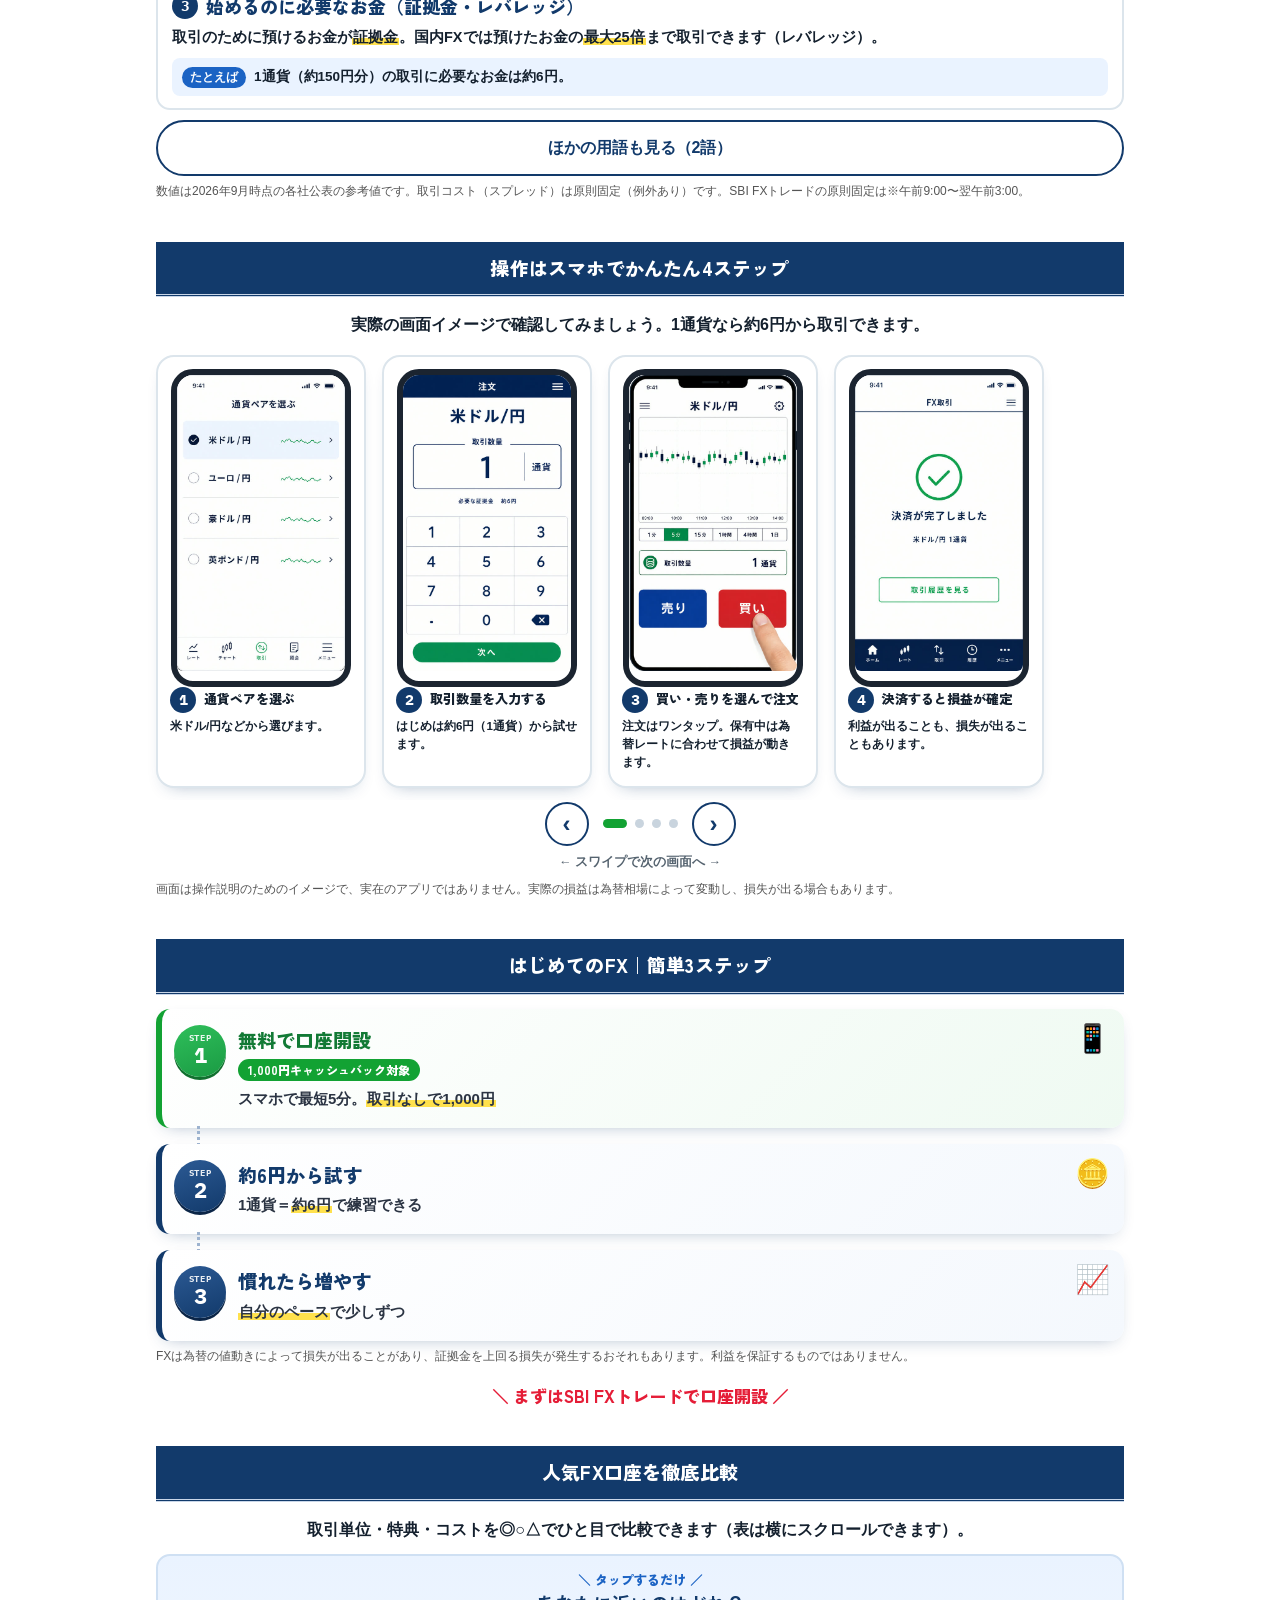
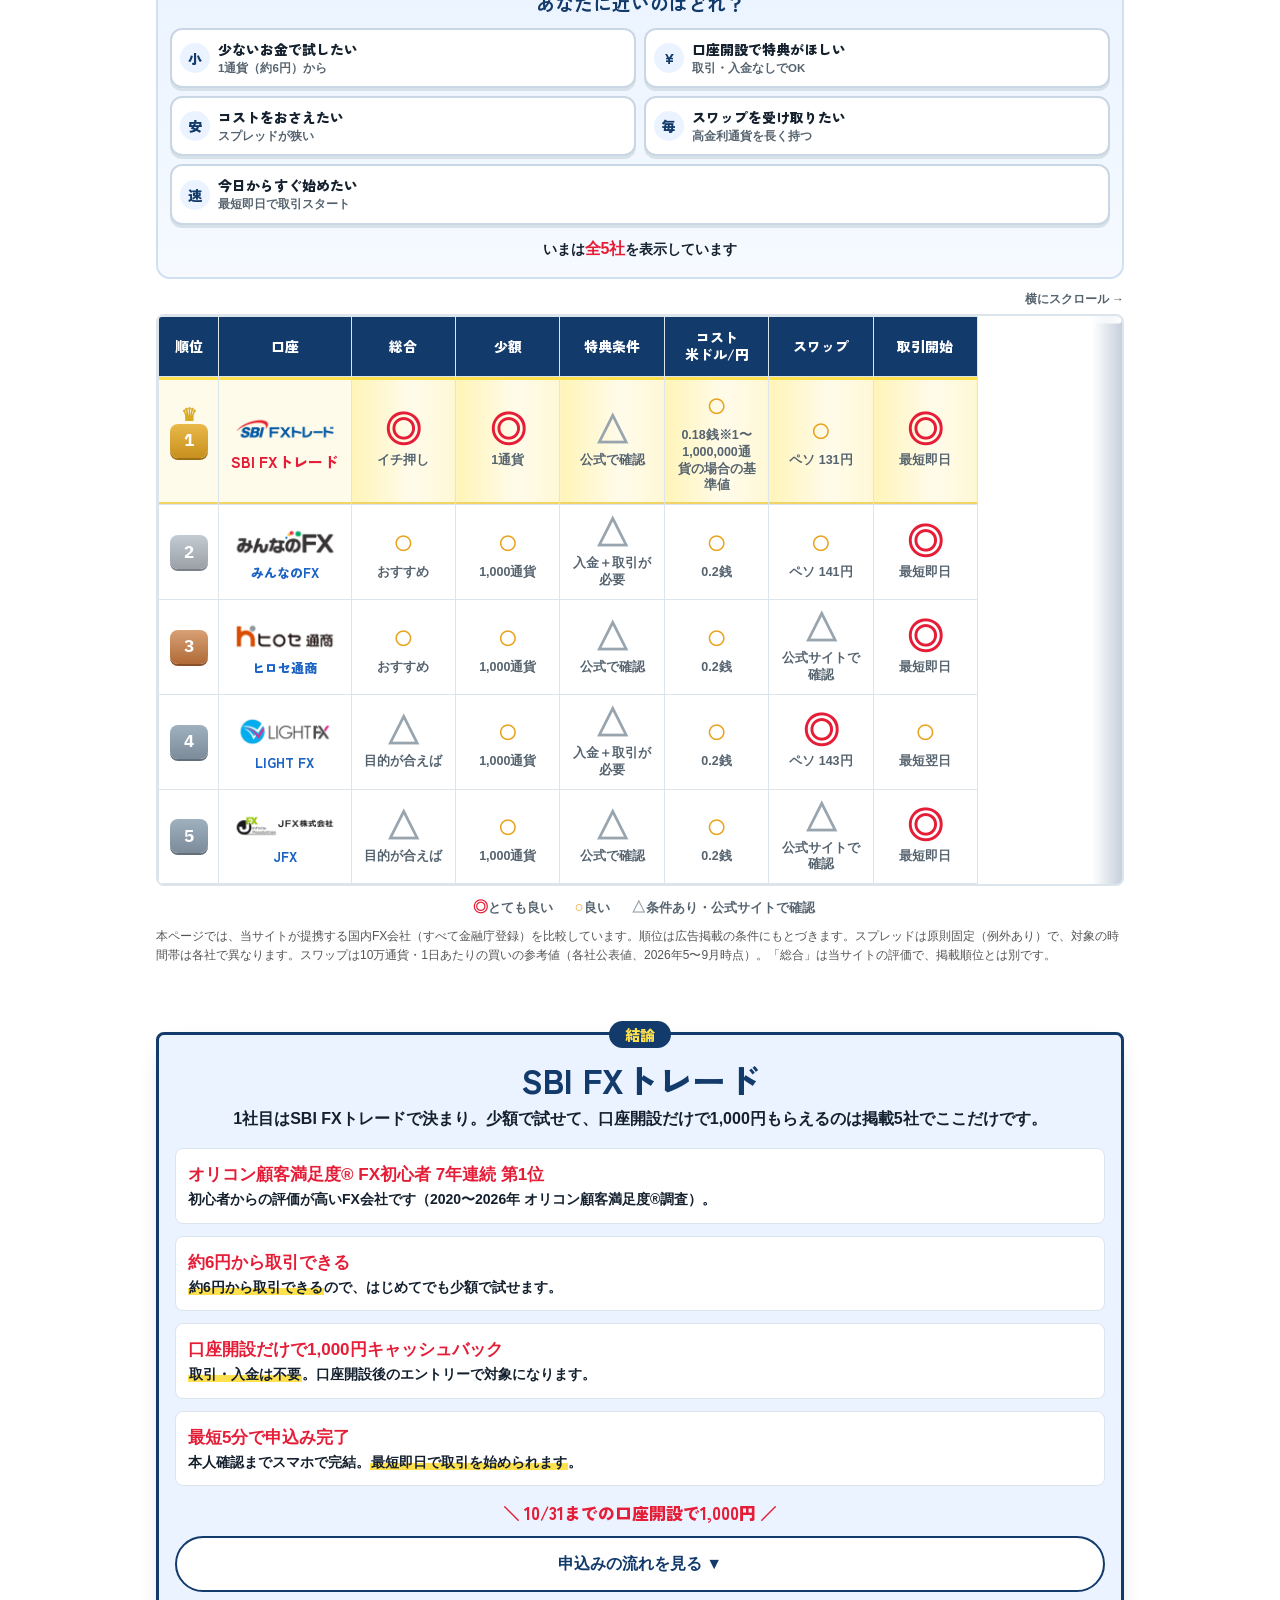
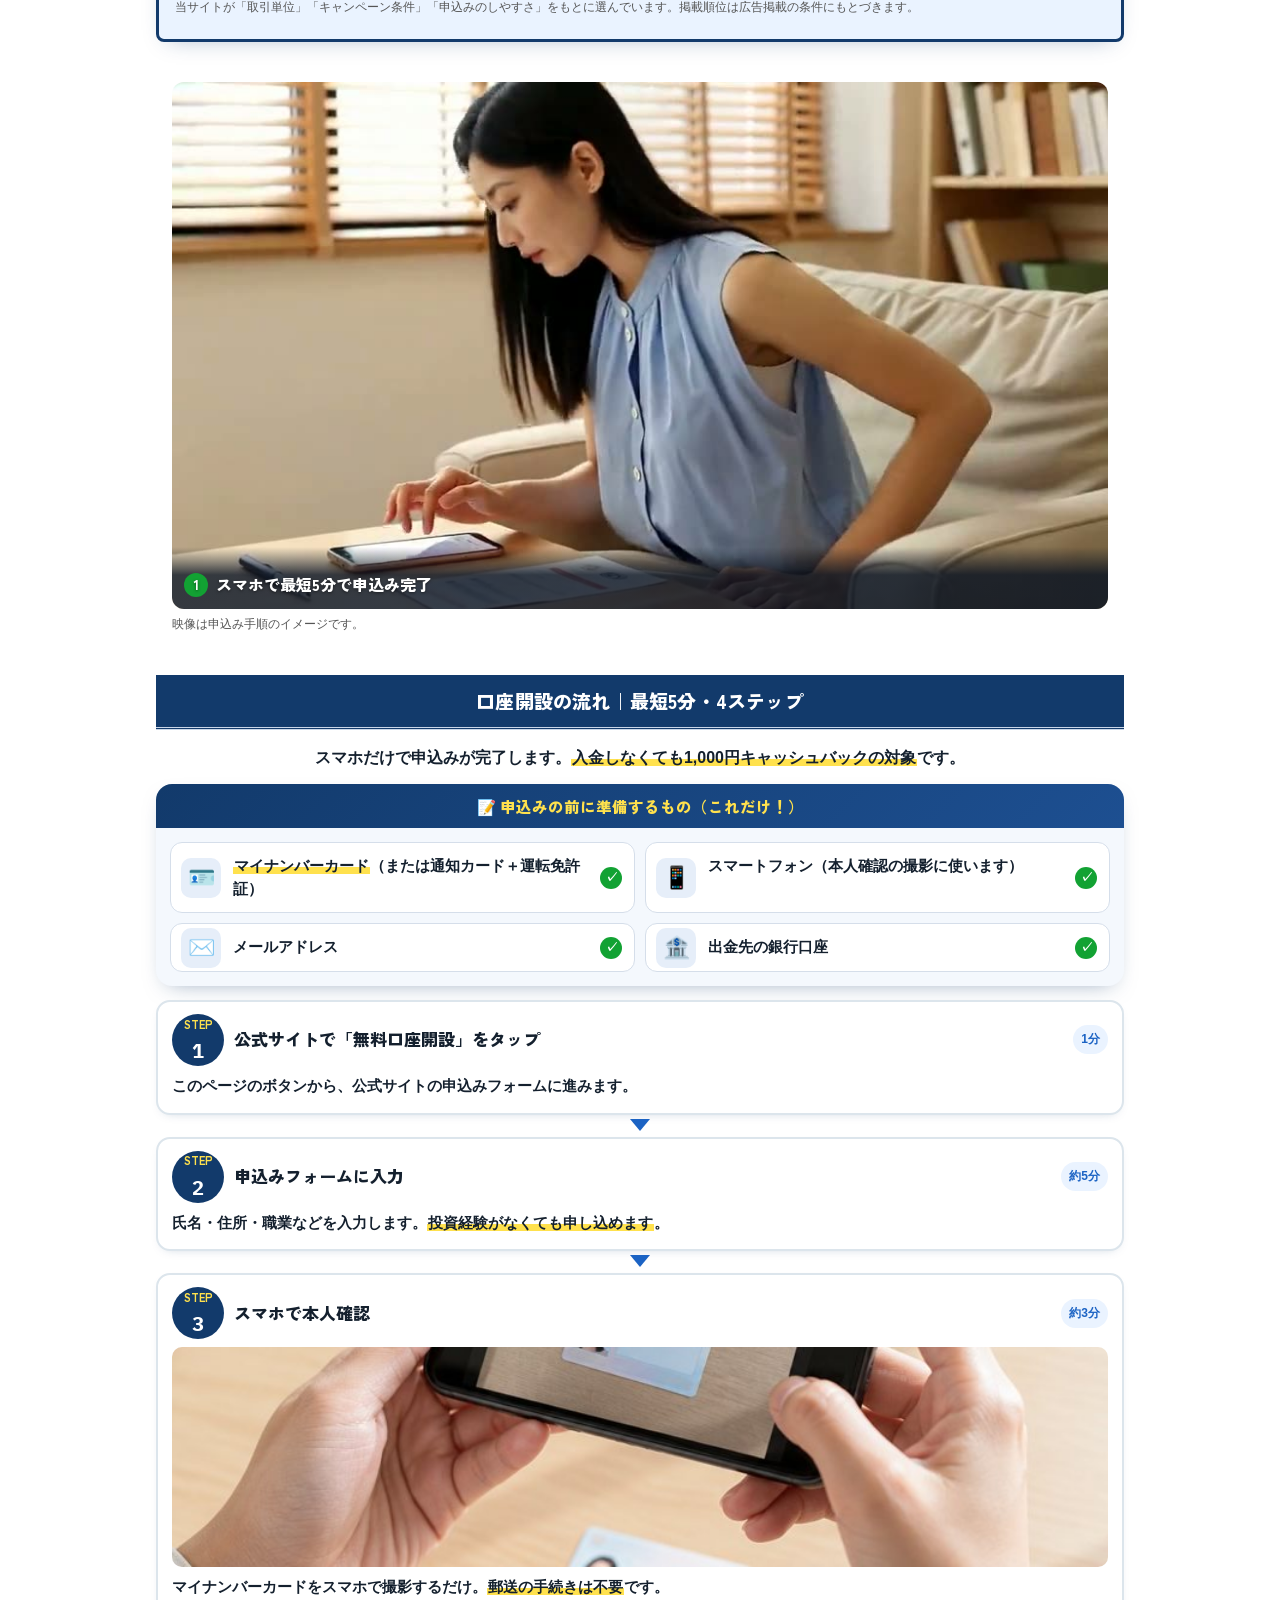
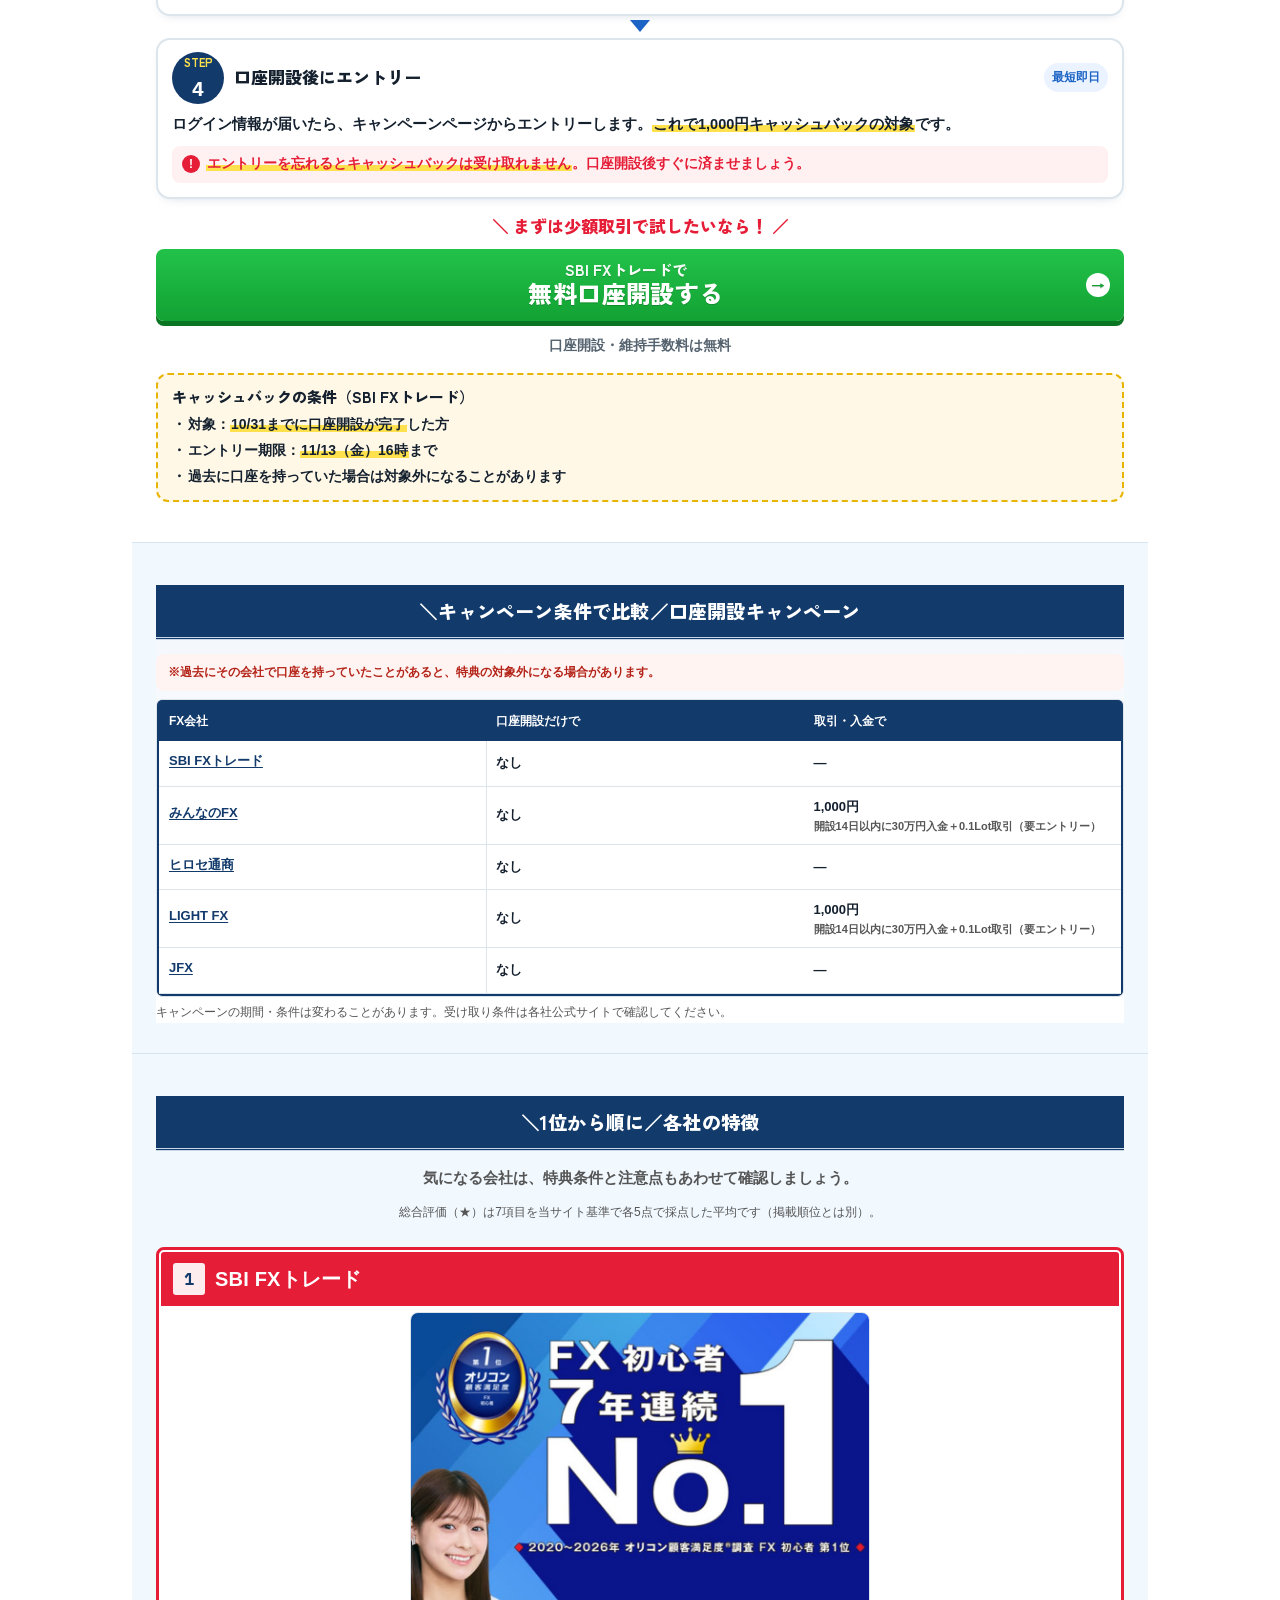
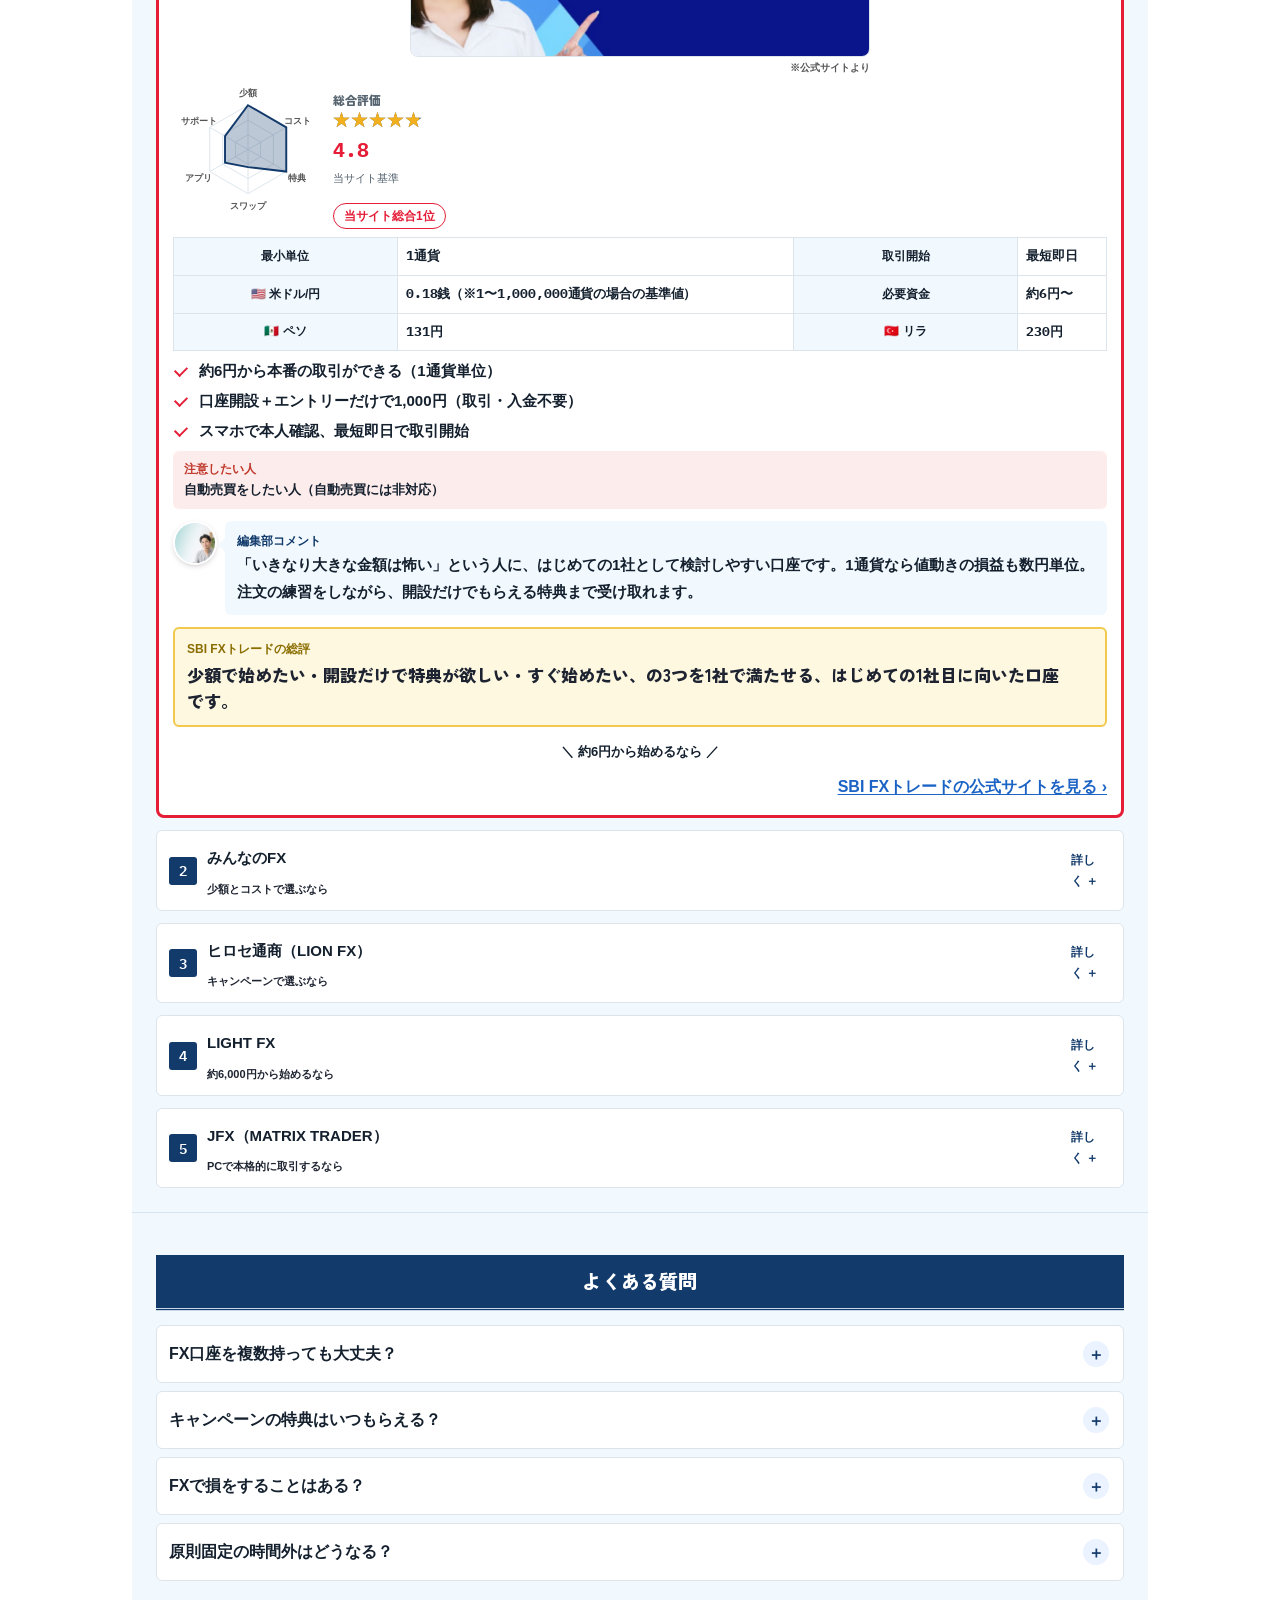
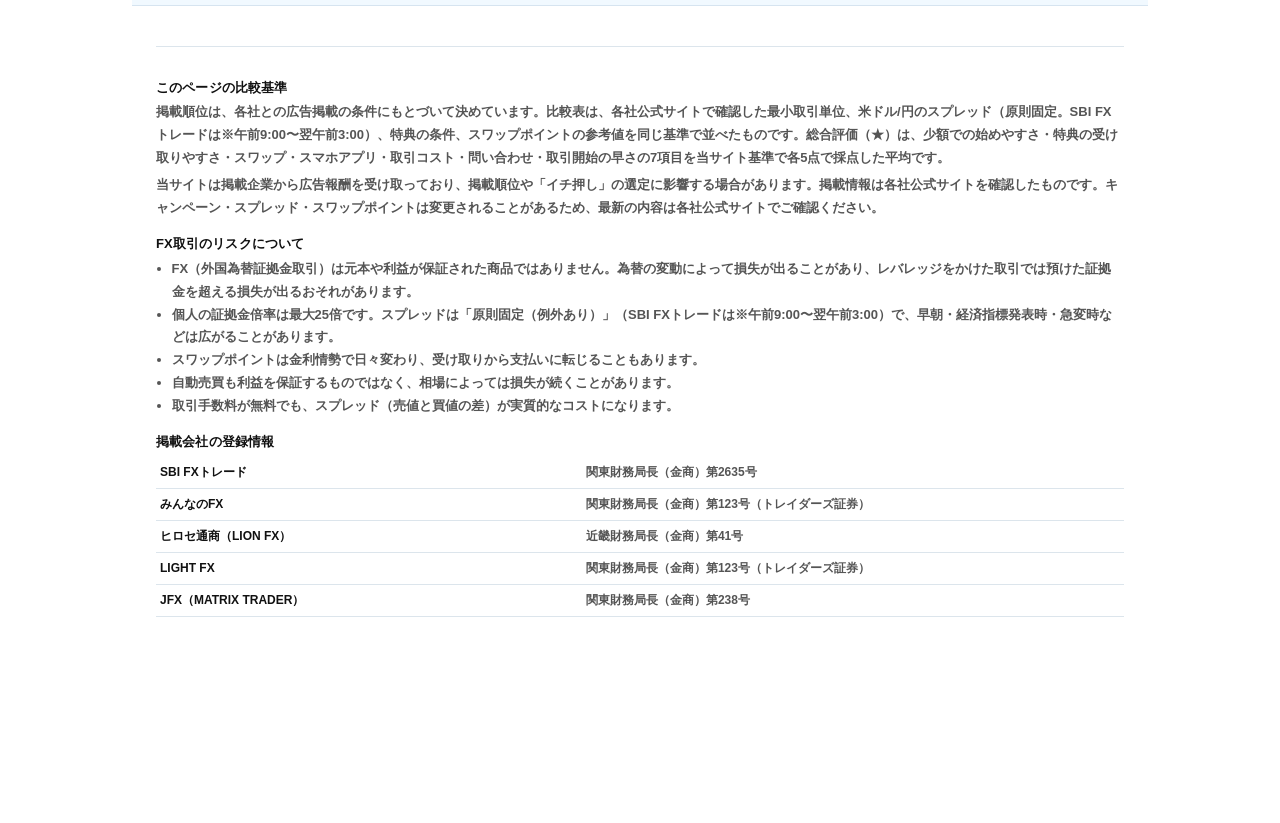
==== commit 035834bb: "通貨ペアのおすすめカードからも「1円動いても損益±1円」を削除 Co-Authored-By: Claude Opus 5.5 <noreply@anthropic.com>" ====
--- a/r-14252235/index.html
+++ b/r-14252235/index.html
@@ -1804,305 +1804,358 @@
 /* 試算の棒は受け取りの見込みなので、損失ライン（--caution）と同じくらい見える濃さに */
 .swap-chart .bar{fill:var(--accent);opacity:.8}
 </style>
-<link rel="stylesheet" href="zukai.css?v=20261021c">
+<link rel="stylesheet" href="zukai.css?v=20261021d">
 </head><body>
 <!-- Google Tag Manager (noscript) -->
 <noscript><iframe src="https://www.googletagmanager.com/ns.html?id=GTM-5BLP3X5V"
 height="0" width="0" style="display:none;visibility:hidden"></iframe></noscript>
 <!-- End Google Tag Manager (noscript) -->
 
-<div id="app"><div class="wrap v-compare2 r2"><header class="r2-head"><span class="r2-brand" data-ff="1">FXくらべ<wbr>帳</span><span class="r2-pr" data-ff="1">PR</span></header>
-    <div class="zk-article zk-arthead" id="zk-arthead"><p class="zk-title" data-ff="1">FX初心者おすすめ<wbr>口座ランキング【2026年10月】</p><p class="zk-pr" data-ff="1">PR 本記事は<wbr>広告を<wbr>含みます</p></div><section class="r2-hero" id="hero" aria-label="ランキング">
+<div id="app"><div class="wrap v-compare2 r2"><header class="r2-head"><span class="r2-brand">FXくらべ帳</span><span class="r2-pr">PR</span></header>
+    <section class="r2-hero" id="hero" aria-label="ランキング">
       <img class="r2-photo" src="img/hero_compare.jpg" alt="" aria-hidden="true">
-      <p class="r2-bubble" data-ff="1">FX、<wbr>どれを<br>選べばいいの？<wbr></p>
+      <p class="r2-bubble">FX、どれを<br>選べばいいの？</p>
       <div class="r2-copy">
-        <p class="r2-ribbon" data-ff="1">2026年10月最新版</p>
-        <p class="r2-sub" data-ff="1">＼FXの<wbr>1社目で<wbr>迷わない！<wbr>／</p>
-        <h1 class="r2-title" style="--span-size:40px" data-ff="1">初心者の<wbr>1社目、<br><span data-ff="1">どこで<wbr>始める？</span></h1>
-        <ul class="r2-badges"><li class="hot" data-ff="1">開設だけで<wbr>1,000円</li><li data-ff="1">約6円から<wbr>試せる<wbr></li><li data-ff="1">最短5分で<wbr>申込み</li></ul>
-        <p class="r2-hero-note" data-ff="1">※SBI FXトレードの<wbr>新規口座開設が<wbr>条件<wbr>（要エントリー）<wbr></p>
+        <p class="r2-ribbon">2026年10月最新版</p>
+        <p class="r2-sub">＼FXの1社目で迷わない！／</p>
+        <h1 class="r2-title" style="--span-size:40px">初心者の1社目、<br><span>どこで始める？</span></h1>
+        <ul class="r2-badges"><li class="hot">開設だけで1,000円</li><li>約6円から試せる</li><li>最短5分で申込み</li></ul>
+        <p class="r2-hero-note">※SBI FXトレードの新規口座開設が条件（要エントリー）</p>
       </div>
-      <p class="r2-deadline r2-band-text" data-ff="1"><b data-ff="1">10/31まで<wbr>（あと<wbr><span class="num" data-days="2026-10-31" data-ff="1">11</span>日）<wbr></b>口座開設＋<wbr>エントリーで<wbr>1,000円キャッシュバック</p>
-    </section><div class="zk-fv-cta" id="zk-fv-cta"><div class="zk-p3" id="zk-pick3"><div class="zk-p3-top"><p class="zk-p3-rib" data-ff="1"><span data-ff="1">👑</span>当サイト イチ押し！<wbr>初心者の<wbr>1社目はここ<wbr></p><div class="zk-p3-in"><p class="zk-p3-or" data-ff="1" style="font-size: 15px !important; line-height: 1.75 !important;">★ オリコン顧客満足度<sup data-ff="1">®</sup> FX初心者 <b data-ff="1">7年連続 第1位</b>※</p><div class="zk-p3-hd"><span class="zk-p3-md" data-ff="1"><b data-ff="1">1</b>位</span><img src="img/lg3/sbifxt.png" alt="SBI FXトレード"></div><img class="zk-p3-bn" src="img/bn4/sbifxt.jpg" alt="SBI FXトレードの公式バナー"><div class="zk-p3-st"><div><span data-ff="1">始めるのに<wbr>必要なお金</span><b data-ff="1">約6円<small data-ff="1">〜</small></b><em data-ff="1">掲載5社で<wbr>最少</em></div><div class="hot"><span data-ff="1">開設した<wbr>人に<i data-ff="1">もれなく</i></span><b data-ff="1">1,000<small data-ff="1">円</small></b><em data-ff="1" style="font-size: 15px !important; line-height: 1.75 !important;">キャッシュバック<wbr>（要エントリー）</em></div></div><a class="r2-btn pulse shine two" href="https://click.j-a-net.jp/2451632/1065459/" rel="sponsored noopener" target="_blank" data-aff="sbifxt" data-place="fv"><span class="b-1" data-ff="1">SBI FXトレードで<wbr></span><span class="b-2" data-ff="1">無料口座開設する</span><span class="arrow" aria-hidden="true" data-ff="1">→</span></a><p class="zk-road-under" data-ff="1">10/31までの<wbr>開設で<wbr>1,000円｜維持費0円・<wbr>スマホ5分</p><p class="zk-p3-note" data-ff="1" style="font-size: 12px !important;">※2020〜2026年 オリコン顧客満足度®調査 FX 初心者 第1位<wbr>（SBI FXトレード公式サイトより）。<wbr>バナーは<wbr>公式サイトより。</p></div></div><div class="zk-p3-grid"><div class="zk-p3-sub"><p class="zk-p3-rk" data-ff="1">2位</p><img src="img/lg3/minfx.png" alt="みんなのFX"><p class="zk-p3-nm" data-ff="1">みんなの<wbr>FX</p><dl><dt data-ff="1">始めるのに<wbr>必要なお金</dt><dd><b data-ff="1">約6,000円〜</b></dd><dt data-ff="1">もらえる<wbr>特典</dt><dd><b data-ff="1">1,000円</b><small data-ff="1">条件：30万円入金＋<wbr>取引</small></dd></dl><a class="zk-p3-btn" href="https://click.j-a-net.jp/2451632/1071851/" rel="sponsored noopener" target="_blank" data-aff="minfx" data-place="pick3" data-ff="1">公式サイト ›</a></div><div class="zk-p3-sub"><p class="zk-p3-rk" data-ff="1">3位</p><img src="img/lg3/hirose.png" alt="ヒロセ通商"><p class="zk-p3-nm" data-ff="1">ヒロセ通商</p><dl><dt data-ff="1">始めるのに<wbr>必要なお金</dt><dd><b data-ff="1">約6,000円〜</b></dd><dt data-ff="1">もらえる<wbr>特典</dt><dd><b data-ff="1">3,000円</b><small data-ff="1">条件：1万円入金＋<wbr>取引</small></dd></dl><a class="zk-p3-btn" href="https://click.j-a-net.jp/2451632/1071850/" rel="sponsored noopener" target="_blank" data-aff="hirose" data-place="pick3" data-ff="1">公式サイト ›</a></div></div><p class="zk-p3-more"><a href="#zk-cmp" data-ff="1">5社をまとめて<wbr>比べる ›</a></p></div></div><div class="zk-article" id="zk-byline"><div class="zk-voice"><img src="img/gen/hero_woman.png" alt=""><p data-ff="1" style="font-size: 15px !important; line-height: 1.75 !important;">FXを<wbr>始めたい！<wbr>でも、<wbr>どこで<wbr>口座を<wbr>作ればいいの？</p></div><div class="zk-voice"><img src="img/gen/hero_woman.png" alt=""><p data-ff="1" style="font-size: 15px !important; line-height: 1.75 !important;">せっかくなら、<wbr>少額から<wbr>始められて<wbr>特典もある<wbr>所がいい！</p></div><div class="zk-guide" id="zk-guide"><p class="zk-guide-t" data-ff="1"><span data-ff="1">FX口座えらびで<wbr></span>見るのは<wbr><em data-ff="1">3つだけ</em></p><ol><li><span class="zk-gn" data-ff="1">1</span><div><b data-ff="1">始めるのに<wbr>必要なお金</b><p data-ff="1" style="font-size: 15px !important; line-height: 1.75 !important;">少ないほど<wbr>気軽に<wbr>試せます。<wbr>会社によって<wbr><mark data-ff="1">約6円〜約6,000円</mark>と<wbr>差があります。</p></div></li><li><span class="zk-gn" data-ff="1">2</span><div><b data-ff="1">取引にかかる<wbr>コスト</b><p data-ff="1" style="font-size: 15px !important; line-height: 1.75 !important;">売り<wbr>買いのたびにかかる<wbr>手数料のようなお金。<wbr><mark data-ff="1">1,000通貨<wbr>（約15万円分）<wbr>で<wbr>約2円</mark>が<wbr>目安です。</p></div></li><li><span class="zk-gn" data-ff="1">3</span><div><b data-ff="1">もらえる<wbr>特典</b><p data-ff="1" style="font-size: 15px !important; line-height: 1.75 !important;"><mark data-ff="1">口座を<wbr>開くだけでもらえるか</mark>⁠、<wbr>入金や<wbr>取引が<wbr>必要かで、<wbr>受け<wbr>取りやすさが<wbr>変わります。</p></div></li></ol><p class="zk-guide-c" data-ff="1" style="font-size: 15px !important; line-height: 1.75 !important;">この<wbr>3つで<wbr>掲載5社を<wbr>比べると、<wbr><b data-ff="1">3つとも<wbr>◎は<wbr>SBI FXトレードだけ</b>でした。</p></div><nav class="zk-toc"><p class="zk-toc-t" data-ff="1">目次</p><ol id="zk-toc-list"><li><a href="#terms" data-ff="1">知っておくと<wbr>安心な<wbr>言葉5つ</a></li><li><a href="#zk-money" data-ff="1">始めるのに<wbr>必要なお金</a></li><li><a href="#top3" data-ff="1">FX口座ランキング1位</a></li><li><a href="#details" data-ff="1">各社の<wbr>特徴</a></li><li><a href="#zk-score" data-ff="1">5つの<wbr>項目で<wbr>5社を<wbr>比べると</a></li><li><a href="#can" data-ff="1" style="font-size: 15px !important; line-height: 1.75 !important;">はじめてでも<wbr>始めやすい<wbr>3つの<wbr>ポイント</a></li><li><a href="#future2" data-ff="1" style="font-size: 15px !important; line-height: 1.75 !important;">FXを<wbr>始めると、<wbr>毎日がこう<wbr>変わる</a></li><li class="more"><a href="#zk-pair" data-ff="1" style="font-size: 15px !important; line-height: 1.75 !important;">最初はどの<wbr>国のお金で<wbr>取引する？</a></li><li class="more"><a href="#demo" data-ff="1" style="font-size: 15px !important; line-height: 1.75 !important;">操作は<wbr>スマホでかんたん<wbr>4ステップ</a></li><li class="more"><a href="#road" data-ff="1" style="font-size: 15px !important; line-height: 1.75 !important;">はじめての<wbr>FX｜簡単3ステップ</a></li><li class="more"><a href="#apply" data-ff="1" style="font-size: 15px !important; line-height: 1.75 !important;">口座開設の<wbr>流れ<wbr>｜最短5分・<wbr>4ステップ</a></li><li class="more"><a href="#zk-merit" data-ff="1">FXの<wbr>メリットと<wbr>注意点</a></li><li class="more"><a href="#camp" data-ff="1">口座開設キャンペーン</a></li><li class="more"><a href="#faq" data-ff="1">よくある<wbr>質問</a></li><li class="more"><a href="#zk-search" data-ff="1">あなたに<wbr>合った<wbr>FX会社を<wbr>探す</a></li></ol><button type="button" class="zk-toc-more" onclick="this.previousElementSibling.classList.add('all');this.remove()" data-ff="1">目次をすべて<wbr>見る<wbr>（15項目）<wbr>▼</button></nav></div><section class="sec r2-terms" id="terms">
-    <h2 class="sec-h center" data-ff="1">知っておくと<wbr>安心な<wbr>言葉5つ<wbr></h2>
-    <p class="r2-lead" data-ff="1"><mark class="r2-mk" data-ff="1">取引にかかる<wbr>コスト・<wbr>始めるのに<wbr>必要なお金</mark>など、<wbr>この<wbr>ページに<wbr>出てくる<wbr>言葉をかんたんに<wbr>説明します。<wbr></p>
-    <div class="tm-list"><article class="tm-card">
-      <p class="tm-t" data-ff="1"><span class="tm-no num" data-ff="1">1</span>どの<wbr>国のお金を<wbr>取引するか<wbr>（通貨ペア）<wbr></p>
-      <p class="tm-d" data-ff="1" style="font-size: 15px !important; line-height: 1.75 !important;">米ドル/円のように、<wbr><mark class="r2-mk" data-ff="1">2つの<wbr>通貨を<wbr>セットで<wbr>取引</mark>します。<wbr></p>
-      <p class="tm-ex" data-ff="1" style="font-size: 15px !important; line-height: 1.75 !important;"><b data-ff="1">たとえば<wbr></b>米ドル/円を<wbr>「買う」<wbr>＝円を<wbr>出して<wbr>米ドルを<wbr>買うこと。</p></article><article class="tm-card">
-      <p class="tm-t" data-ff="1"><span class="tm-no num" data-ff="1">2</span>取引にかかる<wbr>コスト<wbr>（スプレッド）<wbr></p>
-      <p class="tm-d" data-ff="1" style="font-size: 15px !important; line-height: 1.75 !important;">買うときの<wbr>値段と<wbr>売るときの<wbr>値段の<wbr><mark class="r2-mk" data-ff="1">差</mark>のこと。<wbr>取引するたびにかかる、<wbr>手数料のようなお金です。<wbr>小さいほど<wbr>有利です。<wbr></p>
-      <p class="tm-ex" data-ff="1" style="font-size: 15px !important; line-height: 1.75 !important;"><b data-ff="1">たとえば<wbr></b>米ドル/円が<wbr>0.2銭なら、<wbr>1,000通貨<wbr>（約15万円分）<wbr>の<wbr>取引で<wbr>約2円。</p></article><article class="tm-card">
-      <p class="tm-t" data-ff="1"><span class="tm-no num" data-ff="1">3</span>始めるのに<wbr>必要なお金<wbr>（証拠金・<wbr>レバレッジ）<wbr></p>
-      <p class="tm-d" data-ff="1" style="font-size: 15px !important; line-height: 1.75 !important;">取引のために<wbr>預けるお金が<wbr><mark class="r2-mk" data-ff="1">証拠金</mark>⁠。<wbr>国内FXでは<wbr>預けたお金の<wbr><mark class="r2-mk" data-ff="1">最大25倍</mark>まで<wbr>取引できます<wbr>（レバレッジ）。<wbr></p>
-      <p class="tm-ex" data-ff="1" style="font-size: 15px !important; line-height: 1.75 !important;"><b data-ff="1">たとえば<wbr></b>1通貨<wbr>（約150円分）<wbr>の<wbr>取引に<wbr>必要なお金は<wbr>約6円。</p></article></div><details class="tm-more"><summary data-ff="1">ほかの<wbr>用語も<wbr>見る<wbr>（2語）<wbr></summary><div class="tm-list"><article class="tm-card">
-      <p class="tm-t" data-ff="1"><span class="tm-no num" data-ff="1">4</span>1回に<wbr>取引する<wbr>量<wbr>（取引単位）<wbr></p>
-      <p class="tm-d" data-ff="1" style="font-size: 15px !important; line-height: 1.75 !important;">1回の<wbr>注文でやりとりする<wbr>通貨の<wbr>量です。<wbr><mark class="r2-mk" data-ff="1">量が<wbr>少ないほど、<wbr>少ないお金で<wbr>始められます</mark>。</p>
-      <p class="tm-ex" data-ff="1" style="font-size: 15px !important; line-height: 1.75 !important;"><b data-ff="1">たとえば<wbr></b>1通貨なら、<wbr>値動きによる<wbr>損益は<wbr>数銭〜数円です。</p></article><article class="tm-card">
-      <p class="tm-t" data-ff="1"><span class="tm-no num" data-ff="1">5</span>損失を<wbr>止める<wbr>自動決済<wbr>（ロスカット）<wbr></p>
-      <p class="tm-d" data-ff="1" style="font-size: 15px !important; line-height: 1.75 !important;">損失が<wbr>一定の<wbr>水準を<wbr>超えると、<wbr><mark class="r2-mk" data-ff="1">自動で<wbr>決済される<wbr>仕組み</mark>⁠。<wbr>損失が<wbr>大きくなりすぎるのを<wbr>防ぎます。<wbr></p>
-      <p class="tm-ex" data-ff="1" style="font-size: 15px !important; line-height: 1.75 !important;"><b data-ff="1">たとえば<wbr></b>相場が<wbr>急に<wbr>動いたときは、<wbr>証拠金を<wbr>上回る<wbr>損失が<wbr>出ることもあります。</p></article></div></details>
-    <p class="fine" data-ff="1">数値は<wbr>2026年9月時点の<wbr>各社公表の<wbr>参考値です。<wbr>取引コスト<wbr>（スプレッド）<wbr>は<wbr>原則固定<wbr>（例外あり）<wbr>です。<wbr>SBI FXトレードの<wbr>原則固定は<wbr>※午前9:00〜翌午前3:00。</p></section><section class="sec zk" id="zk-money"><p class="zk-eb" data-ff="1">比べる<wbr>前に、<wbr>まずここ<wbr></p><h2 class="zk-h" data-ff="1">始めるのに<wbr>必要なお金</h2><p class="zk-lead zk-ml" data-ff="1" style="font-size: 15px !important; line-height: 1.75 !important;">FXは、<wbr>口座に<wbr><mark data-ff="1">預けたお金</mark>の<wbr>範囲で<wbr>取引します。<br>いちばん<wbr>少ない<wbr>量で<wbr>始めるときに<wbr>必要なお金は、<wbr>会社によってこれだけ<wbr>違います。</p><div class="zk-mc2s"><div class="zk-mc2 best"><p class="zk-mc2-tag" data-ff="1">いちばん<wbr>少ない</p><p class="zk-mc2-nm"><img src="img/lg3/sbifxt.png" alt="SBI FXトレード"></p><p class="zk-mc2-l" data-ff="1">始めるのに<wbr>必要なお金</p><p class="zk-mc2-v" data-ff="1">約6円<small data-ff="1">〜</small></p><div class="zk-pic"><span class="zk-coin c5" data-ff="1">5</span><span class="zk-coin c1" data-ff="1">1</span><span class="zk-pic-l" data-ff="1">5円玉＋<wbr>1円玉</span></div></div><div class="zk-mc2"><p class="zk-mc2-nm"><b data-ff="1">ほかの<wbr>4社</b><small data-ff="1" style="font-size: 12px !important;">みんなの<wbr>FX・<wbr>ヒロセ通商・<wbr>LIGHT FX・<wbr>JFX</small></p><p class="zk-mc2-l" data-ff="1">始めるのに<wbr>必要なお金</p><p class="zk-mc2-v" data-ff="1">約6,000円<small data-ff="1">〜</small></p><div class="zk-pic"><span class="zk-bill" data-ff="1">千円</span><span class="zk-bill" data-ff="1">千円</span><span class="zk-bill" data-ff="1">千円</span><span class="zk-bill" data-ff="1">千円</span><span class="zk-bill" data-ff="1">千円</span><span class="zk-bill" data-ff="1">千円</span><span class="zk-pic-l" data-ff="1">千円札 6枚</span></div></div></div><p class="zk-mratio" data-ff="1">SBI FXトレードなら、<wbr>ほかの<wbr>会社の<wbr><b data-ff="1">約1,000分の<wbr>1</b>のお金から<wbr>始められます</p><p class="zk-pl-msg" data-ff="1">まずは<wbr><mark data-ff="1">少ないお金で<wbr>注文の<wbr>練習</mark>をして、<wbr>慣れたら<wbr>少しずつ<wbr>増やせます。<wbr></p><details class="zk-qtyd"><summary data-ff="1">取引する<wbr>量ごとの<wbr>目安を<wbr>見る<wbr></summary><div class="zk-tbl-wrap"><table class="zk-qty"><thead><tr><th data-ff="1">取引する<wbr>量</th><th data-ff="1">必要なお金</th></tr></thead><tbody><tr class="sbi"><th data-ff="1">約150円分<small data-ff="1">（1通貨）</small></th><td data-ff="1">約6円</td></tr><tr class="sbi"><th data-ff="1">約1.5万円分<small data-ff="1">（100通貨）</small></th><td data-ff="1">約600円</td></tr><tr><th data-ff="1">約15万円分<small data-ff="1">（1,000通貨）</small></th><td data-ff="1">約6,000円</td></tr><tr><th data-ff="1">約150万円分<small data-ff="1">（10,000通貨）</small></th><td data-ff="1">約6万円</td></tr></tbody></table></div><p class="zk-fine" data-ff="1" style="font-size: 12px !important;">ピンクの<wbr>行の<wbr>量で<wbr>取引できるのは、<wbr>掲載5社では<wbr>SBI FXトレードだけ<wbr>（1通貨単位）<wbr>です。</p></details><p class="zk-fine" data-ff="1" style="font-size: 12px !important;">※米ドル/円＝150円・<wbr>レバレッジ25倍で<wbr>計算した<wbr>目安。<wbr>お札・<wbr>硬貨の<wbr>絵は<wbr>イメージです。<wbr></p><div class="zk-road-cta" id="zk-mn-cta"><p class="zk-mn-lead" data-ff="1">＼ 約6円から<wbr>試せるのは SBI FXトレード ／</p><a class="r2-btn pulse shine two" href="https://click.j-a-net.jp/2451632/1065459/" rel="sponsored noopener" target="_blank" data-aff="sbifxt" data-place="money"><span class="b-1" data-ff="1">SBI FXトレードで<wbr></span><span class="b-2" data-ff="1">無料口座開設する</span><span class="arrow" aria-hidden="true" data-ff="1">→</span></a></div></section><section class="sec r2-worry" id="worry" hidden="">
-    <h2 class="sec-h center" data-ff="1">FX口座選び、<wbr>こんなことで<wbr>迷っていませんか？<wbr></h2>
-    <div class="wr-chat"><div class="wr-row you first"><span class="wr-av"><img src="img/gen/hero_woman.png" alt=""><em data-ff="1">相談者</em></span><div class="wr-b" data-ff="1" style="font-size: 15px !important; line-height: 1.75 !important;">FXを<wbr>始めてみたいけど、<wbr>どの<wbr>会社を<wbr>選べばいいのかわからなくて<wbr>…</div></div><div class="wr-row you"><span class="wr-av is-empty"></span><div class="wr-b" data-ff="1" style="font-size: 15px !important; line-height: 1.75 !important;">比較サイトを<wbr>見ても、<wbr>情報が<wbr>多すぎて<wbr>結局決められないんです</div></div><div class="wr-row you"><span class="wr-av is-empty"></span><div class="wr-b" data-ff="1" style="font-size: 15px !important; line-height: 1.75 !important;">いきなり<wbr>大きなお金を<wbr>入れて、<wbr>損をするのもこわいし<wbr>…</div></div><div class="wr-row ed first"><span class="wr-av"><img src="img/gen/hero_man.png" alt=""><em data-ff="1">編集部</em></span><div class="wr-b" data-ff="1" style="font-size: 15px !important; line-height: 1.75 !important;">はじめてなら<wbr>大丈夫です！<wbr>全部を<wbr>比べる<wbr>必要はありません。</div></div><div class="wr-row ed"><span class="wr-av is-empty"></span><div class="wr-b" data-ff="1" style="font-size: 15px !important; line-height: 1.75 !important;">見る<wbr>ポイントは<mark class="r2-mk" data-ff="1">この<wbr>3つだけ</mark>です。<wbr><ol class="wr-list"><li data-ff="1" style="font-size: 15px !important; line-height: 1.75 !important;">少額<wbr>（1通貨）<wbr>から<wbr>始められるか<wbr></li><li data-ff="1" style="font-size: 15px !important; line-height: 1.75 !important;">キャンペーンの<wbr>条件がかんたんか<wbr></li><li data-ff="1">スマホで<wbr>申込みがすぐ<wbr>終わるか</li></ol></div></div><div class="wr-row you first"><span class="wr-av"><img src="img/gen/hero_woman.png" alt=""><em data-ff="1">相談者</em></span><div class="wr-b" data-ff="1">それなら<wbr>私にも<wbr>選べそう！</div></div></div>
-    <a class="wr-next" href="#top3" data-ff="1">初心者向け<wbr>FX口座 <mark class="r2-mk" data-ff="1">TOP3</mark> はこちら ▼</a></section><section class="r2-top3" id="top3">
-      <h2 class="r2-h" data-ff="1"><span class="r2-h-sub" data-ff="1">＼これから<wbr>FXを<wbr>始める<wbr>人に、<wbr>今月いちばんおすすめ／</span>FX口座ランキング<em data-ff="1">1位</em></h2>
+      <p class="r2-deadline r2-band-text"><b>10/31まで（あと<span class="num" data-days="2026-10-31">11</span>日）</b>口座開設＋エントリーで1,000円キャッシュバック</p>
+    </section><section class="sec r2-worry" id="worry">
+    <h2 class="sec-h center">FX口座選び、こんなことで迷っていませんか？</h2>
+    <div class="wr-chat"><div class="wr-row you first"><span class="wr-av"><img src="img/gen/hero_woman.png" alt=""><em>相談者</em></span><div class="wr-b">FXを始めてみたいけど、どの会社を選べばいいのかわからなくて…</div></div><div class="wr-row you"><span class="wr-av is-empty"></span><div class="wr-b">比較サイトを見ても、情報が多すぎて結局決められないんです</div></div><div class="wr-row you"><span class="wr-av is-empty"></span><div class="wr-b">いきなり大きなお金を入れて、損をするのもこわいし…</div></div><div class="wr-row ed first"><span class="wr-av"><img src="img/gen/hero_man.png" alt=""><em>編集部</em></span><div class="wr-b">はじめてなら大丈夫です！全部を比べる必要はありません。</div></div><div class="wr-row ed"><span class="wr-av is-empty"></span><div class="wr-b">見るポイントは<mark class="r2-mk">この3つだけ</mark>です。<ol class="wr-list"><li>少額（1通貨）から始められるか</li><li>キャンペーンの条件がかんたんか</li><li>スマホで申込みがすぐ終わるか</li></ol></div></div><div class="wr-row you first"><span class="wr-av"><img src="img/gen/hero_woman.png" alt=""><em>相談者</em></span><div class="wr-b">それなら私にも選べそう！</div></div></div>
+    <a class="wr-next" href="#top3">初心者向けFX口座 <mark class="r2-mk">TOP3</mark> はこちら ▼</a></section><section class="r2-top3" id="top3">
+      <h2 class="r2-h"><span class="r2-h-sub">＼これからFXを始める人に、今月いちばんおすすめ／</span>FX口座ランキング<em>1位</em></h2>
       <article class="r2-pick">
-        <p class="r2-pick-label" data-ff="1">当サイトイチ押し！<wbr></p>
-        <p class="r2-award-bar" data-ff="1"><span aria-hidden="true" data-ff="1">★</span>オリコン顧客満足度® FX初心者 7年連続 第1位※</p>
+        <p class="r2-pick-label">当サイトイチ押し！</p>
+        <p class="r2-award-bar"><span aria-hidden="true">★</span>オリコン顧客満足度® FX初心者 7年連続 第1位※</p>
         <div class="r2-pick-body">
-          <figure class="r2-banner"><img src="img/bn4/sbifxt.jpg" alt="SBI FXトレードの公式サイト" loading="lazy"><figcaption data-ff="1">※公式サイトより</figcaption></figure>
+          <figure class="r2-banner"><img src="img/bn4/sbifxt.jpg" alt="SBI FXトレードの公式サイト" loading="lazy"><figcaption>※公式サイトより</figcaption></figure>
           <div class="r2-pick-main">
-            <p class="r2-pick-name" data-ff="1"><span class="r2-rank num" data-ff="1">1</span>SBI FXトレード</p>
-            <p class="r2-perk"><span class="r2-perk-l" data-ff="1">取引なしでもらえる<wbr></span><span class="r2-perk-amt num" data-ff="1">1,000<small data-ff="1">円</small></span><span class="r2-perk-cb" data-ff="1">キャッシュバック</span></p><p class="r2-perk-c zk-cond" data-ff="1" style="font-size: 15px !important; line-height: 1.75 !important;">条件：口座開設後に<wbr>エントリーするだけ。<wbr>取引・<wbr>入金は<wbr>不要</p>
-            <p class="r2-pick-catch" data-ff="1" style="font-size: 15px !important; line-height: 1.75 !important;">1社目に<wbr>選ぶならここ。<wbr><mark class="r2-mk" data-ff="1">約6円から<wbr>本番の<wbr>取引</mark>ができるのは、<wbr>掲載5社でここだけです。<wbr></p>
+            <p class="r2-pick-name"><span class="r2-rank num">1</span>SBI FXトレード</p>
+            <p class="r2-perk"><span class="r2-perk-l">取引なしでもらえる</span><span class="r2-perk-amt num">1,000<small>円</small></span><span class="r2-perk-cb">キャッシュバック</span></p>
+            <p class="r2-pick-catch">1社目に選ぶならここ。<mark class="r2-mk">約6円から本番の取引</mark>ができるのは、掲載5社でここだけです。</p>
           </div>
         </div>
-        <p class="r2-micro" data-ff="1">迷ったら、<wbr>この<wbr>1社から<wbr>始めれば<wbr>OK！<wbr></p>
-        <a class="r2-btn pulse shine two" href="https://click.j-a-net.jp/2451632/1065459/" rel="sponsored noopener" target="_blank" data-aff="sbifxt" data-place="top1"><span class="b-1" data-ff="1">SBI FXトレードで<wbr></span><span class="b-2" data-ff="1">無料口座開設する</span><span class="arrow" aria-hidden="true" data-ff="1">→</span></a>
-        <p class="r2-under" data-ff="1">口座開設・<wbr>維持手数料は<wbr>無料</p>
-        <ul class="r2-checks"><li data-ff="1">約6円から<wbr>取引できる<wbr>（1通貨単位で<wbr>注文できる）<wbr></li><li data-ff="1">スマホで<wbr>最短5分で<wbr>申込み。<wbr>最短即日で<wbr>取引開始</li></ul>
-        <p class="r2-perk-c" data-ff="1" style="font-size: 15px !important; line-height: 1.75 !important;">※2020〜2026年 オリコン顧客満足度®調査 FX 初心者 第1位<wbr>（SBI FXトレード公式サイトより）<wbr></p>
+        <p class="r2-micro">迷ったら、この1社から始めればOK！</p>
+        <a class="r2-btn pulse shine two" href="https://click.j-a-net.jp/2451632/1065459/" rel="sponsored noopener" target="_blank" data-aff="sbifxt" data-place="top1"><span class="b-1">SBI FXトレードで</span><span class="b-2">無料口座開設する</span><span class="arrow" aria-hidden="true">→</span></a>
+        <p class="r2-under">口座開設・維持手数料は無料</p>
+        <ul class="r2-checks"><li>約6円から取引できる（1通貨単位で注文できる）</li><li>スマホで最短5分で申込み。最短即日で取引開始</li></ul>
+        <p class="r2-perk-c">※条件：口座開設後にエントリーするだけ。取引・入金は不要</p><p class="r2-perk-c">※2020〜2026年 オリコン顧客満足度®調査 FX 初心者 第1位（SBI FXトレード公式サイトより）</p>
       </article>
-      
-      <div class="zk-cmp-wrap" id="zk-cmp"><p class="zk-cmp-h" data-ff="1"><span data-ff="1">＼2位以下もまとめて<wbr>比べる／</span>5社の<wbr>比較表</p><p class="zk-cmp-cap" data-ff="1">おすすめ<wbr>FX口座ランキング<wbr>（全5社）<wbr></p><p class="zk-cmpx-hint" data-ff="1">← 横に<wbr>スクロールして<wbr>比べられます →</p><div class="zk-cmpx-sc"><table class="zk-cmpx"><thead><tr><th data-ff="1">FX会社</th><th data-ff="1">総合</th><th data-ff="1">始めるのに<br>必要なお金</th><th data-ff="1">取引の<br>コスト</th><th data-ff="1">通貨の<br>種類</th><th data-ff="1">口座開設キャンペーン</th><th data-ff="1">公式ページ</th></tr></thead><tbody><tr class="no1"><th><span class="zk-rb q1" data-ff="1">1</span><img src="img/lg3/sbifxt.png" alt="SBI FXトレード"><em data-ff="1">SBI FXトレード</em></th><td><span class="zk-mk s5" aria-label="◎"></span><span class="zk-mv" data-ff="1">イチ押し</span></td><td><span class="zk-mk s5" aria-label="◎"></span><span class="zk-mv" data-ff="1">約6円</span><small data-ff="1">1通貨から</small></td><td><span class="zk-mk s5" aria-label="◎"></span><span class="zk-mv" data-ff="1">約1.8円</span><small data-ff="1">約15万円分の<wbr>取引で<wbr></small><small class="zk-cnote" data-nowbr="" data-ff="1">米ドル/円<span class="zk-nw" data-ff="1">0.18銭</span><span class="zk-nw" data-ff="1">※1〜</span><span class="zk-nw" data-ff="1">1,000,000</span>通貨の場合の<span class="zk-nw" data-ff="1">基準値</span></small></td><td><span class="zk-mk s4" aria-label="○"></span><span class="zk-mv" data-ff="1">34種類</span></td><td class="zk-cp"><b data-ff="1">開設した<wbr>人はもれなく<wbr>1,000円キャッシュバック！<wbr></b><small data-ff="1">口座開設＋<wbr>エントリーだけ。<wbr>取引・<wbr>入金は<wbr>不要</small></td><td><a class="zk-ob" href="https://click.j-a-net.jp/2451632/1065459/" rel="sponsored noopener" target="_blank" data-aff="sbifxt" data-place="cmp_top" data-ff="1">無料<br>口座開設</a></td></tr><tr><th><span class="zk-rb q2" data-ff="1">2</span><img src="img/lg3/minfx.png" alt="みんなのFX"><em data-ff="1">みんなの<wbr>FX</em></th><td><span class="zk-mk s4" aria-label="○"></span><span class="zk-mv" data-ff="1">おすすめ</span></td><td><span class="zk-mk s4" aria-label="○"></span><span class="zk-mv" data-ff="1">約6,000円</span><small data-ff="1">1,000通貨から</small></td><td><span class="zk-mk s5" aria-label="◎"></span><span class="zk-mv" data-ff="1">約2円</span><small data-ff="1">約15万円分の<wbr>取引で</small></td><td><span class="zk-mk s5" aria-label="◎"></span><span class="zk-mv" data-ff="1">51種類</span></td><td class="zk-cp"><b data-ff="1">1,000円キャッシュバック</b><small data-ff="1">条件：開設14日以内に<wbr>30万円入金＋<wbr>1,000通貨取引</small></td><td><a class="zk-ob" href="https://click.j-a-net.jp/2451632/1071851/" rel="sponsored noopener" target="_blank" data-aff="minfx" data-place="cmp_top" data-ff="1">公式<br>サイト</a></td></tr><tr><th><span class="zk-rb q3" data-ff="1">3</span><img src="img/lg3/hirose.png" alt="ヒロセ通商"><em data-ff="1">ヒロセ通商</em></th><td><span class="zk-mk s4" aria-label="○"></span><span class="zk-mv" data-ff="1">おすすめ</span></td><td><span class="zk-mk s4" aria-label="○"></span><span class="zk-mv" data-ff="1">約6,000円</span><small data-ff="1">1,000通貨から</small></td><td><span class="zk-mk s4" aria-label="○"></span><span class="zk-mv" data-ff="1">約2円</span><small data-ff="1">約15万円分の<wbr>取引で</small></td><td><span class="zk-mk s5" aria-label="◎"></span><span class="zk-mv" data-ff="1">57種類</span></td><td class="zk-cp"><b data-ff="1">3,000円キャッシュバック</b><small data-ff="1">条件：ポンド/円15万通貨の<wbr>取引＋<wbr>1万円以上の<wbr>入金</small></td><td><a class="zk-ob" href="https://click.j-a-net.jp/2451632/1071850/" rel="sponsored noopener" target="_blank" data-aff="hirose" data-place="cmp_top" data-ff="1">公式<br>サイト</a></td></tr><tr><th><span class="zk-rb q4" data-ff="1">4</span><img src="img/lg3/lightfx.png" alt="LIGHT FX"><em data-ff="1">LIGHT FX</em></th><td><span class="zk-mk s3" aria-label="△"></span><span class="zk-mv" data-ff="1">目的が<br>合えば</span></td><td><span class="zk-mk s3" aria-label="△"></span><span class="zk-mv" data-ff="1">約6,000円</span><small data-ff="1">1,000通貨から</small></td><td><span class="zk-mk s4" aria-label="○"></span><span class="zk-mv" data-ff="1">約2円</span><small data-ff="1">約15万円分の<wbr>取引で</small></td><td><span class="zk-mk s5" aria-label="◎"></span><span class="zk-mv" data-ff="1">51種類</span></td><td class="zk-cp"><b data-ff="1">1,000円キャッシュバック</b><small data-ff="1">条件：開設14日以内に<wbr>30万円入金＋<wbr>1,000通貨取引</small></td><td><a class="zk-ob" href="https://click.j-a-net.jp/2451632/1071852/" rel="sponsored noopener" target="_blank" data-aff="lightfx" data-place="cmp_top" data-ff="1">公式<br>サイト</a></td></tr><tr><th><span class="zk-rb q4" data-ff="1">5</span><img src="img/lg3/jfx.png" alt="JFX"><em data-ff="1">JFX</em></th><td><span class="zk-mk s3" aria-label="△"></span><span class="zk-mv" data-ff="1">目的が<br>合えば</span></td><td><span class="zk-mk s3" aria-label="△"></span><span class="zk-mv" data-ff="1">約6,000円</span><small data-ff="1">1,000通貨から</small></td><td><span class="zk-mk s4" aria-label="○"></span><span class="zk-mv" data-ff="1">約2円</span><small data-ff="1">約15万円分の<wbr>取引で</small></td><td><span class="zk-mk s5" aria-label="◎"></span><span class="zk-mv" data-ff="1">52種類</span></td><td class="zk-cp"><b data-ff="1">1,000円キャッシュバック</b><small data-ff="1">条件：ポンド/円・<wbr>豪ドル/円を<wbr>20万通貨取引</small></td><td><a class="zk-ob" href="https://click.j-a-net.jp/2451632/1071849/" rel="sponsored noopener" target="_blank" data-aff="jfx" data-place="cmp_top" data-ff="1">公式<br>サイト</a></td></tr></tbody></table></div><p class="zk-fine" data-ff="1">※必要なお金：米ドル/円をいちばん<wbr>少ない<wbr>量で<wbr>取引するときの<wbr>目安<wbr>（1ドル＝150円・<wbr>レバレッジ25倍で<wbr>計算）。<br>※取引コスト：米ドル/円を<wbr>1,000通貨<wbr>（約15万円分）<wbr>売り<wbr>買いしたときの、<wbr>買値と<wbr>売値の<wbr>差<wbr>（スプレッド）。<wbr>原則固定<wbr>（例外あり）。<wbr>SBI FXトレードの<wbr>米ドル/円0.18銭は<wbr>※1〜1,000,000通貨の<wbr>場合の<wbr>基準値、<wbr>原則固定は<wbr>※午前9:00〜翌午前3:00。<br>※特典は<wbr>各社公式サイトの<wbr>情報<wbr>（2026年10月時点）。<wbr>順位は<wbr>広告掲載の<wbr>条件にもとづきます。</p></div>
-    </section><div class="band"><section class="sec cos" id="details" data-zk-moved="1"><h2 class="sec-h center" data-ff="1">＼1位から<wbr>順に／<br>各社の<wbr>特徴</h2>
-    <p class="sec-lead center" data-ff="1">気になる<wbr>会社は、<wbr>特典条件と<wbr>注意点もあわせて<wbr>確認しましょう。<wbr></p><p class="fine center" data-ff="1">総合評価<wbr>（★）<wbr>は<wbr>7項目を<wbr>当サイト基準で<wbr>各5点で<wbr>採点した<wbr>平均です<wbr>（掲載順位とは<wbr>別）。<wbr></p>
-    <article class="co-block" id="co-sbifxt" data-zk-order="1">
-        <div class="co-head"><span class="co-rank num" data-ff="1">1</span><h3 data-ff="1">SBI FXトレード</h3></div>
-        
-        
-        
-        
-        
-        
-        
-        
-        
-        
-        
-        
-      <figure class="banner"><img src="img/bn4/sbifxt.jpg" alt="SBI FXトレードの公式サイト" loading="lazy"><figcaption data-ff="1">※公式サイトより</figcaption></figure><div class="co-sum"><p class="sum-t" data-ff="1">ひとことで<wbr>言うと<wbr></p><p data-ff="1">少額で<wbr>始めたい・<wbr>開設だけで<wbr>特典が<wbr>欲しい・<wbr>すぐ<wbr>始めたい、<wbr>の<wbr>3つを<wbr>1社で<wbr>満たせる、<wbr>はじめての<wbr>1社目に<wbr>向いた<wbr>口座です。</p></div><div class="zk-pt"><p class="zk-pt-t" data-ff="1" style="font-size: 15px !important; line-height: 1.75 !important;">SBI FXトレードのおすすめ<wbr>ポイント</p><ul class="checks"><li data-ff="1">約6円から<wbr>本番の<wbr>取引ができる<wbr>（1通貨単位）<wbr></li><li data-ff="1">口座開設＋<wbr>エントリーだけで<wbr>1,000円<wbr>（取引・<wbr>入金不要）<wbr></li><li data-ff="1">スマホで<wbr>本人確認、<wbr>最短即日で<wbr>取引開始</li></ul></div><table class="spec zk-spec"><tbody><tr><th data-ff="1">始めるのに<br>必要なお金</th><td><b class="zk-yen" data-ff="1">約6円〜</b><small data-ff="1">1通貨から</small></td></tr><tr><th data-ff="1">取引に<br>かかる<wbr>コスト</th><td><b class="zk-yen" data-ff="1">約1.8円</b><small data-ff="1">約15万円分の<wbr>取引で<wbr></small><small class="zk-cnote" data-nowbr="" data-ff="1" style="font-size: 12px !important;">米ドル/円<span class="zk-nw" data-ff="1">0.18銭</span><span class="zk-nw" data-ff="1">※1〜</span><span class="zk-nw" data-ff="1">1,000,000</span>通貨の場合の<span class="zk-nw" data-ff="1">基準値</span></small></td></tr><tr><th data-ff="1">もらえる<wbr>特典</th><td><b class="zk-yen" data-ff="1">1,000円</b><small data-ff="1">キャッシュバック</small><small data-ff="1" style="font-size: 12px !important;">条件：口座開設のみ。<wbr>取引・<wbr>入金は<wbr>不要</small></td></tr><tr><th data-ff="1">取引開始</th><td data-ff="1">最短即日</td></tr></tbody></table><div class="editor"><img class="editor-icon ed-photo" src="img/gen/hero_man.png" alt="" aria-hidden="true"><div class="bubble"><p class="ed-t" data-ff="1">編集部コメント</p><p data-ff="1">「いきなり<wbr>大きな<wbr>金額は<wbr>怖い」<wbr>という<wbr>人に、<wbr>はじめての<wbr>1社として<wbr>検討しやすい<wbr>口座です。<wbr>1通貨なら<wbr>値動きの<wbr>損益も<wbr>数円単位。<wbr>注文の<wbr>練習をしながら、<wbr>開設だけでもらえる<wbr>特典まで<wbr>受け<wbr>取れます。</p></div></div><div class="co-top"><svg class="radar" viewBox="0 0 156 148" role="img" aria-label="少額5、コスト5、特典5、スワップ2、アプリ3、サポート3（5点満点・当サイト基準）">
-      <polygon class="grid" points="78.0,20.0 117.8,43.0 117.8,89.0 78.0,112.0 38.2,89.0 38.2,43.0"></polygon><polygon class="grid" points="78.0,35.6 104.3,50.8 104.3,81.2 78.0,96.4 51.7,81.2 51.7,50.8"></polygon><polygon class="grid" points="78.0,50.8 91.1,58.4 91.1,73.6 78.0,81.2 64.9,73.6 64.9,58.4"></polygon>
-      <line class="grid" x1="78" y1="66" x2="78.0" y2="20.0"></line><line class="grid" x1="78" y1="66" x2="117.8" y2="43.0"></line><line class="grid" x1="78" y1="66" x2="117.8" y2="89.0"></line><line class="grid" x1="78" y1="66" x2="78.0" y2="112.0"></line><line class="grid" x1="78" y1="66" x2="38.2" y2="89.0"></line><line class="grid" x1="78" y1="66" x2="38.2" y2="43.0"></line>
-      <polygon class="area" points="78.0,20.0 117.8,43.0 117.8,89.0 78.0,84.4 54.1,79.8 54.1,52.2"></polygon><text class="rl-txt" x="78.0" y="10.0" text-anchor="middle" data-ff="1">少額</text><text class="rl-txt" x="129.1" y="39.5" text-anchor="middle" data-ff="1">コスト</text><text class="rl-txt" x="129.1" y="98.5" text-anchor="middle" data-ff="1">特典</text><text class="rl-txt" x="78.0" y="128.0" text-anchor="middle" data-ff="1">金利</text><text class="rl-txt" x="26.9" y="98.5" text-anchor="middle" data-ff="1">アプリ</text><text class="rl-txt" x="26.9" y="39.5" text-anchor="middle" data-ff="1">サポート</text></svg><div class="co-top-r">
-          <div class="co-score"><span data-ff="1">総合評価</span><span class="stars" aria-label="5点中4.8点" data-ff="1"><span class="stars-fill" style="width:96%" data-ff="1">★★★★★</span>★★★★★</span><b class="num" data-ff="1">4.8</b><small data-ff="1">当サイト基準</small></div>
-          <p class="co-label in" data-ff="1">当サイト総合1位</p></div></div><p class="weak" data-ff="1" style="font-size: 15px !important; line-height: 1.75 !important;"><b data-ff="1">注意したい<wbr>人</b>自動売買をしたい<wbr>人<wbr>（自動売買には<wbr>非対応）<wbr></p><p class="micro" data-ff="1">＼ 約6円から<wbr>始めるなら ／</p><a class="co-link zk-co-btn" href="https://click.j-a-net.jp/2451632/1065459/" rel="sponsored noopener" target="_blank" data-aff="sbifxt" data-place="co1"><span class="zk-co-btn-s" data-ff="1">SBI FXトレードで<wbr></span><span class="zk-co-btn-m" data-ff="1">無料口座開設する<wbr></span><i aria-hidden="true" data-ff="1">›</i></a><p class="zk-co-under" data-ff="1">口座開設・<wbr>維持手数料は<wbr>無料｜最短約5分で<wbr>申込み<wbr></p><p class="perk-line" data-ff="1">特典情報：1,000円キャッシュバック<wbr>（条件：口座開設＋<wbr>エントリーのみ）</p></article><article class="co-block" id="co-minfx" data-zk-order="1">
-        <div class="co-head"><span class="co-rank num" data-ff="1">2</span><h3 data-ff="1">みんなの<wbr>FX</h3></div>
-        
-        
-        
-        
-        
-        
-        
-        
-        
-        
-        
-        
-      <figure class="banner zk-panel"><div class="zk-panel-in"><img src="img/lg3/minfx.png" alt="みんなのFX"><p data-ff="1">1,000通貨から<wbr>始められる</p></div></figure><div class="co-sum"><p class="sum-t" data-ff="1">ひとことで<wbr>言うと<wbr></p><p data-ff="1">約6,000円から、<wbr>取引コストを<wbr>抑えて<wbr>始めたい<wbr>人に。</p></div><div class="zk-pt"><p class="zk-pt-t" data-ff="1" style="font-size: 15px !important; line-height: 1.75 !important;">みんなの<wbr>FXのおすすめ<wbr>ポイント</p><ul class="checks"><li data-ff="1">約6,000円から<wbr>取引できる<wbr>（1,000通貨単位）<wbr></li><li data-ff="1">取引コストは<wbr>約15万円分の<wbr>取引で<wbr>約2円<wbr>（原則固定）<wbr></li><li data-ff="1">最短即日で<wbr>取引を<wbr>始められる</li></ul></div><p class="fine" data-ff="1">※LIGHT FX・<wbr>みんなの<wbr>シストレと<wbr>同じ<wbr>トレイダーズ証券が<wbr>運営</p><table class="spec zk-spec"><tbody><tr><th data-ff="1">始めるのに<br>必要なお金</th><td><b class="zk-yen" data-ff="1">約6,000円〜</b><small data-ff="1">1,000通貨から</small></td></tr><tr><th data-ff="1">取引に<br>かかる<wbr>コスト</th><td><b class="zk-yen" data-ff="1">約2円</b><small data-ff="1">約15万円分の<wbr>取引で</small></td></tr><tr><th data-ff="1">もらえる<wbr>特典</th><td><b class="zk-yen" data-ff="1">1,000円</b><small data-ff="1">キャッシュバック</small><small data-ff="1" style="font-size: 12px !important;">条件：開設14日以内に<wbr>30万円入金＋<wbr>1,000通貨取引</small></td></tr><tr><th data-ff="1">取引開始</th><td data-ff="1">最短即日</td></tr></tbody></table><div class="editor"><img class="editor-icon ed-photo" src="img/gen/hero_man.png" alt="" aria-hidden="true"><div class="bubble"><p class="ed-t" data-ff="1">編集部コメント</p><p data-ff="1">約6,000円<wbr>（1,000通貨）<wbr>から<wbr>始められます。<wbr>取引コストも<wbr>原則固定で、<wbr>はじめての<wbr>2社目にも<wbr>使いやすい<wbr>口座です。</p></div></div><div class="co-top"><svg class="radar" viewBox="0 0 156 148" role="img" aria-label="少額4、コスト5、特典2、スワップ5、アプリ3、サポート3（5点満点・当サイト基準）">
-      <polygon class="grid" points="78.0,20.0 117.8,43.0 117.8,89.0 78.0,112.0 38.2,89.0 38.2,43.0"></polygon><polygon class="grid" points="78.0,35.6 104.3,50.8 104.3,81.2 78.0,96.4 51.7,81.2 51.7,50.8"></polygon><polygon class="grid" points="78.0,50.8 91.1,58.4 91.1,73.6 78.0,81.2 64.9,73.6 64.9,58.4"></polygon>
-      <line class="grid" x1="78" y1="66" x2="78.0" y2="20.0"></line><line class="grid" x1="78" y1="66" x2="117.8" y2="43.0"></line><line class="grid" x1="78" y1="66" x2="117.8" y2="89.0"></line><line class="grid" x1="78" y1="66" x2="78.0" y2="112.0"></line><line class="grid" x1="78" y1="66" x2="38.2" y2="89.0"></line><line class="grid" x1="78" y1="66" x2="38.2" y2="43.0"></line>
-      <polygon class="area" points="78.0,29.2 117.8,43.0 93.9,75.2 78.0,112.0 54.1,79.8 54.1,52.2"></polygon><text class="rl-txt" x="78.0" y="10.0" text-anchor="middle" data-ff="1">少額</text><text class="rl-txt" x="129.1" y="39.5" text-anchor="middle" data-ff="1">コスト</text><text class="rl-txt" x="129.1" y="98.5" text-anchor="middle" data-ff="1">特典</text><text class="rl-txt" x="78.0" y="128.0" text-anchor="middle" data-ff="1">金利</text><text class="rl-txt" x="26.9" y="98.5" text-anchor="middle" data-ff="1">アプリ</text><text class="rl-txt" x="26.9" y="39.5" text-anchor="middle" data-ff="1">サポート</text></svg><div class="co-top-r">
-          <div class="co-score"><span data-ff="1">総合評価</span><span class="stars" aria-label="5点中4.6点" data-ff="1"><span class="stars-fill" style="width:92%" data-ff="1">★★★★★</span>★★★★★</span><b class="num" data-ff="1">4.6</b><small data-ff="1">当サイト基準</small></div>
-          <p class="co-label in" data-ff="1">少額と<wbr>コストで<wbr>選ぶなら</p></div></div><p class="weak" data-ff="1" style="font-size: 15px !important; line-height: 1.75 !important;"><b data-ff="1">注意したい<wbr>人</b>1通貨から<wbr>試したい<wbr>人<wbr>（1,000通貨から）<wbr></p><p class="micro" data-ff="1">＼ 約6,000円から<wbr>始めるなら ／</p><a class="co-link zk-co-btn" href="https://click.j-a-net.jp/2451632/1071851/" rel="sponsored noopener" target="_blank" data-aff="minfx" data-place="co2"><span class="zk-co-btn-s" data-ff="1">みんなの<wbr>FXで<wbr></span><span class="zk-co-btn-m" data-ff="1">無料口座開設する<wbr></span><i aria-hidden="true" data-ff="1">›</i></a><p class="zk-co-under" data-ff="1">口座開設・<wbr>維持手数料は<wbr>無料｜最短約5分で<wbr>申込み<wbr></p><p class="perk-line" data-ff="1">特典情報：1,000円キャッシュバック<wbr>（条件：開設14日以内に<wbr>30万円入金＋<wbr>1,000通貨の<wbr>取引）</p></article><article class="co-block" id="co-hirose" data-zk-order="1">
-        <div class="co-head"><span class="co-rank num" data-ff="1">3</span><h3 data-ff="1">ヒロセ通商<wbr>（LION FX）</h3></div>
-        
-        
-        
-        
-        
-        
-        
-        
-        
-        
-        
-        
-      <figure class="banner"><img src="img/bn4/hirose.jpg" alt="ヒロセ通商の公式サイト" loading="lazy"><figcaption data-ff="1">※公式サイトより</figcaption></figure><div class="co-sum"><p class="sum-t" data-ff="1">ひとことで<wbr>言うと<wbr></p><p data-ff="1">キャンペーンを<wbr>楽しみながら<wbr>取引したい<wbr>人向けです。</p></div><div class="zk-pt"><p class="zk-pt-t" data-ff="1">ヒロセ通商のおすすめ<wbr>ポイント</p><ul class="checks"><li data-ff="1">約6,000円から<wbr>取引できる<wbr>（1,000通貨単位）<wbr></li><li data-ff="1">食品がもらえる<wbr>キャンペーンも<wbr>実施</li><li data-ff="1">57通貨ペアを<wbr>取り<wbr>扱い</li></ul></div><table class="spec zk-spec"><tbody><tr><th data-ff="1">始めるのに<br>必要なお金</th><td><b class="zk-yen" data-ff="1">約6,000円〜</b><small data-ff="1">1,000通貨から</small></td></tr><tr><th data-ff="1">取引に<br>かかる<wbr>コスト</th><td><b class="zk-yen" data-ff="1">約2円</b><small data-ff="1">約15万円分の<wbr>取引で</small></td></tr><tr><th data-ff="1">もらえる<wbr>特典</th><td><b class="zk-yen" data-ff="1">3,000円</b><small data-ff="1">キャッシュバック</small><small data-ff="1" style="font-size: 12px !important;">条件：ポンド/円15万通貨の<wbr>取引＋<wbr>1万円以上の<wbr>入金</small></td></tr><tr><th data-ff="1">取引開始</th><td data-ff="1">最短即日</td></tr></tbody></table><div class="editor"><img class="editor-icon ed-photo" src="img/gen/hero_man.png" alt="" aria-hidden="true"><div class="bubble"><p class="ed-t" data-ff="1">編集部コメント</p><p data-ff="1">キャンペーンを<wbr>活用しながら<wbr>取引したい<wbr>人に<wbr>向いています。<wbr>食品がもらえる<wbr>キャンペーンも<wbr>定期的に<wbr>開催しています。</p></div></div><div class="co-top"><svg class="radar" viewBox="0 0 156 148" role="img" aria-label="少額4、コスト4、特典4、スワップ3、アプリ3、サポート4（5点満点・当サイト基準）">
-      <polygon class="grid" points="78.0,20.0 117.8,43.0 117.8,89.0 78.0,112.0 38.2,89.0 38.2,43.0"></polygon><polygon class="grid" points="78.0,35.6 104.3,50.8 104.3,81.2 78.0,96.4 51.7,81.2 51.7,50.8"></polygon><polygon class="grid" points="78.0,50.8 91.1,58.4 91.1,73.6 78.0,81.2 64.9,73.6 64.9,58.4"></polygon>
-      <line class="grid" x1="78" y1="66" x2="78.0" y2="20.0"></line><line class="grid" x1="78" y1="66" x2="117.8" y2="43.0"></line><line class="grid" x1="78" y1="66" x2="117.8" y2="89.0"></line><line class="grid" x1="78" y1="66" x2="78.0" y2="112.0"></line><line class="grid" x1="78" y1="66" x2="38.2" y2="89.0"></line><line class="grid" x1="78" y1="66" x2="38.2" y2="43.0"></line>
-      <polygon class="area" points="78.0,29.2 109.9,47.6 109.9,84.4 78.0,93.6 54.1,79.8 46.1,47.6"></polygon><text class="rl-txt" x="78.0" y="10.0" text-anchor="middle" data-ff="1">少額</text><text class="rl-txt" x="129.1" y="39.5" text-anchor="middle" data-ff="1">コスト</text><text class="rl-txt" x="129.1" y="98.5" text-anchor="middle" data-ff="1">特典</text><text class="rl-txt" x="78.0" y="128.0" text-anchor="middle" data-ff="1">金利</text><text class="rl-txt" x="26.9" y="98.5" text-anchor="middle" data-ff="1">アプリ</text><text class="rl-txt" x="26.9" y="39.5" text-anchor="middle" data-ff="1">サポート</text></svg><div class="co-top-r">
-          <div class="co-score"><span data-ff="1">総合評価</span><span class="stars" aria-label="5点中4.6点" data-ff="1"><span class="stars-fill" style="width:92%" data-ff="1">★★★★★</span>★★★★★</span><b class="num" data-ff="1">4.6</b><small data-ff="1">当サイト基準</small></div>
-          <p class="co-label in" data-ff="1">キャンペーンで<wbr>選ぶなら</p></div></div><p class="weak" data-ff="1" style="font-size: 15px !important; line-height: 1.75 !important;"><b data-ff="1">注意したい<wbr>人</b>早朝に<wbr>取引する<wbr>人<wbr>（原則固定は<wbr>9時〜翌3時。<wbr>時間外は<wbr>米ドル/円7.9銭）<wbr></p><p class="micro" data-ff="1">＼ 食品キャンペーンも<wbr>楽しむなら ／</p><a class="co-link zk-co-btn" href="https://click.j-a-net.jp/2451632/1071850/" rel="sponsored noopener" target="_blank" data-aff="hirose" data-place="co3"><span class="zk-co-btn-s" data-ff="1">ヒロセ通商で<wbr></span><span class="zk-co-btn-m" data-ff="1">無料口座開設する<wbr></span><i aria-hidden="true" data-ff="1">›</i></a><p class="zk-co-under" data-ff="1">口座開設・<wbr>維持手数料は<wbr>無料｜最短約5分で<wbr>申込み<wbr></p><p class="perk-line" data-ff="1">特典情報：3,000円キャッシュバック<wbr>（条件：1万円以上の<wbr>入金＋<wbr>ポンド/円15万通貨の<wbr>取引）</p></article><p class="zk-fold-h" data-ff="1">4位以下の<wbr>会社<small data-ff="1">タップすると<wbr>詳しく<wbr>見られます</small></p><details class="co-fold"><summary data-ff="1"><span class="co-rank num" data-ff="1">4</span>LIGHT FX<small data-ff="1" style="font-size: 12px !important;">約6,000円から<br>特典 1,000円</small></summary><article class="co-block" id="co-lightfx" data-zk-order="1">
-        <div class="co-head"><span class="co-rank num" data-ff="1">4</span><h3 data-ff="1">LIGHT FX</h3></div>
-        
-        
-        
-        
-        
-        
-        
-        
-        
-        
-        
-        
-      <figure class="banner zk-panel"><div class="zk-panel-in"><img src="img/lg3/lightfx.png" alt="LIGHT FX"><p data-ff="1">1,000通貨から<wbr>始められる</p></div></figure><div class="co-sum"><p class="sum-t" data-ff="1">ひとことで<wbr>言うと<wbr></p><p data-ff="1">約6,000円から<wbr>始めたい<wbr>人に。<wbr>すぐ<wbr>始めたいならほかの<wbr>口座も。</p></div><div class="zk-pt"><p class="zk-pt-t" data-ff="1" style="font-size: 15px !important; line-height: 1.75 !important;">LIGHT FXのおすすめ<wbr>ポイント</p><ul class="checks"><li data-ff="1">約6,000円から<wbr>取引できる<wbr>（1,000通貨単位）<wbr></li><li data-ff="1">取引コストは<wbr>約15万円分の<wbr>取引で<wbr>約2円<wbr>（原則固定）</li><li data-ff="1">みんなの<wbr>FXと<wbr>同じ<wbr>トレイダーズ証券が<wbr>運営</li></ul></div><p class="fine" data-ff="1">※みんなの<wbr>FXと<wbr>同じ<wbr>トレイダーズ証券が<wbr>運営</p><table class="spec zk-spec"><tbody><tr><th data-ff="1">始めるのに<br>必要なお金</th><td><b class="zk-yen" data-ff="1">約6,000円〜</b><small data-ff="1">1,000通貨から</small></td></tr><tr><th data-ff="1">取引に<br>かかる<wbr>コスト</th><td><b class="zk-yen" data-ff="1">約2円</b><small data-ff="1">約15万円分の<wbr>取引で</small></td></tr><tr><th data-ff="1">もらえる<wbr>特典</th><td><b class="zk-yen" data-ff="1">1,000円</b><small data-ff="1">キャッシュバック</small><small data-ff="1" style="font-size: 12px !important;">条件：開設14日以内に<wbr>30万円入金＋<wbr>1,000通貨取引</small></td></tr><tr><th data-ff="1">取引開始</th><td data-ff="1">最短翌日</td></tr></tbody></table><div class="editor"><img class="editor-icon ed-photo" src="img/gen/hero_man.png" alt="" aria-hidden="true"><div class="bubble"><p class="ed-t" data-ff="1">編集部コメント</p><p data-ff="1">約6,000円から<wbr>取引できる<wbr>（1,000通貨単位）<wbr>口座です。<wbr>本人確認コードが<wbr>簡易書留で<wbr>届くため、<wbr>取引開始は<wbr>最短翌日です。</p></div></div><div class="co-top"><svg class="radar" viewBox="0 0 156 148" role="img" aria-label="少額3、コスト4、特典2、スワップ5、アプリ2、サポート3（5点満点・当サイト基準）">
-      <polygon class="grid" points="78.0,20.0 117.8,43.0 117.8,89.0 78.0,112.0 38.2,89.0 38.2,43.0"></polygon><polygon class="grid" points="78.0,35.6 104.3,50.8 104.3,81.2 78.0,96.4 51.7,81.2 51.7,50.8"></polygon><polygon class="grid" points="78.0,50.8 91.1,58.4 91.1,73.6 78.0,81.2 64.9,73.6 64.9,58.4"></polygon>
-      <line class="grid" x1="78" y1="66" x2="78.0" y2="20.0"></line><line class="grid" x1="78" y1="66" x2="117.8" y2="43.0"></line><line class="grid" x1="78" y1="66" x2="117.8" y2="89.0"></line><line class="grid" x1="78" y1="66" x2="78.0" y2="112.0"></line><line class="grid" x1="78" y1="66" x2="38.2" y2="89.0"></line><line class="grid" x1="78" y1="66" x2="38.2" y2="43.0"></line>
-      <polygon class="area" points="78.0,38.4 109.9,47.6 93.9,75.2 78.0,112.0 62.1,75.2 54.1,52.2"></polygon><text class="rl-txt" x="78.0" y="10.0" text-anchor="middle" data-ff="1">少額</text><text class="rl-txt" x="129.1" y="39.5" text-anchor="middle" data-ff="1">コスト</text><text class="rl-txt" x="129.1" y="98.5" text-anchor="middle" data-ff="1">特典</text><text class="rl-txt" x="78.0" y="128.0" text-anchor="middle" data-ff="1">金利</text><text class="rl-txt" x="26.9" y="98.5" text-anchor="middle" data-ff="1">アプリ</text><text class="rl-txt" x="26.9" y="39.5" text-anchor="middle" data-ff="1">サポート</text></svg><div class="co-top-r">
-          <div class="co-score"><span data-ff="1">総合評価</span><span class="stars" aria-label="5点中3.8点" data-ff="1"><span class="stars-fill" style="width:76%" data-ff="1">★★★★★</span>★★★★★</span><b class="num" data-ff="1">3.8</b><small data-ff="1">当サイト基準</small></div>
-          <p class="co-label in" data-ff="1">約6,000円から<wbr>始めるなら</p></div></div><p class="weak" data-ff="1" style="font-size: 15px !important; line-height: 1.75 !important;"><b data-ff="1">注意したい<wbr>人</b>申し<wbr>込んだ<wbr>当日に<wbr>取引したい<wbr>人<wbr>（本人確認コードが<wbr>簡易書留で<wbr>届くため<wbr>最短翌日）<wbr></p><p class="micro" data-ff="1">＼ 約6,000円から<wbr>始めるなら ／</p><a class="co-link zk-co-btn" href="https://click.j-a-net.jp/2451632/1071852/" rel="sponsored noopener" target="_blank" data-aff="lightfx" data-place="co4"><span class="zk-co-btn-s" data-ff="1">LIGHT FXで<wbr></span><span class="zk-co-btn-m" data-ff="1">無料口座開設する<wbr></span><i aria-hidden="true" data-ff="1">›</i></a><p class="zk-co-under" data-ff="1">口座開設・<wbr>維持手数料は<wbr>無料｜最短—で<wbr>申込み<wbr></p><p class="perk-line" data-ff="1">特典情報：1,000円キャッシュバック<wbr>（条件：開設14日以内に<wbr>30万円入金＋<wbr>1,000通貨の<wbr>取引）</p></article></details><details class="co-fold"><summary data-ff="1"><span class="co-rank num" data-ff="1">5</span>JFX<wbr>（MATRIX TRADER）<wbr><small data-ff="1" style="font-size: 12px !important;">約6,000円から<br>特典 1,000円</small></summary><article class="co-block" id="co-jfx" data-zk-order="1">
-        <div class="co-head"><span class="co-rank num" data-ff="1">5</span><h3 data-ff="1">JFX<wbr>（MATRIX TRADER）</h3></div>
-        
-        
-        
-        
-        
-        
-        
-        
-        
-        
-        
-        
-      <figure class="banner"><img src="img/bn4/jfx.jpg" alt="JFXの公式サイト" loading="lazy"><figcaption data-ff="1">※公式サイトより</figcaption></figure><div class="co-sum"><p class="sum-t" data-ff="1">ひとことで<wbr>言うと<wbr></p><p data-ff="1">PCで<wbr>本格的に<wbr>取引したい<wbr>人向け。</p></div><div class="zk-pt"><p class="zk-pt-t" data-ff="1">JFXのおすすめ<wbr>ポイント</p><ul class="checks"><li data-ff="1">約6,000円から<wbr>取引できる<wbr>（1,000通貨単位）<wbr></li><li data-ff="1">平均約定速度0.003〜0.005秒</li><li data-ff="1">TradingViewの<wbr>チャートが<wbr>使える</li></ul></div><table class="spec zk-spec"><tbody><tr><th data-ff="1">始めるのに<br>必要なお金</th><td><b class="zk-yen" data-ff="1">約6,000円〜</b><small data-ff="1">1,000通貨から</small></td></tr><tr><th data-ff="1">取引に<br>かかる<wbr>コスト</th><td><b class="zk-yen" data-ff="1">約2円</b><small data-ff="1">約15万円分の<wbr>取引で</small></td></tr><tr><th data-ff="1">もらえる<wbr>特典</th><td><b class="zk-yen" data-ff="1">1,000円</b><small data-ff="1">キャッシュバック</small><small data-ff="1" style="font-size: 12px !important;">条件：ポンド/円・<wbr>豪ドル/円を<wbr>20万通貨取引</small></td></tr><tr><th data-ff="1">取引開始</th><td data-ff="1">最短即日</td></tr></tbody></table><div class="editor"><img class="editor-icon ed-photo" src="img/gen/hero_man.png" alt="" aria-hidden="true"><div class="bubble"><p class="ed-t" data-ff="1">編集部コメント</p><p data-ff="1">PCでじっくり<wbr>取引したい<wbr>人向け。<wbr>スマホ中心で<wbr>手軽に<wbr>始めたい<wbr>方は、<wbr>上位の<wbr>口座から<wbr>選ぶのがおすすめです。</p></div></div><div class="co-top"><svg class="radar" viewBox="0 0 156 148" role="img" aria-label="少額3、コスト4、特典2、スワップ2、アプリ2、サポート3（5点満点・当サイト基準）">
-      <polygon class="grid" points="78.0,20.0 117.8,43.0 117.8,89.0 78.0,112.0 38.2,89.0 38.2,43.0"></polygon><polygon class="grid" points="78.0,35.6 104.3,50.8 104.3,81.2 78.0,96.4 51.7,81.2 51.7,50.8"></polygon><polygon class="grid" points="78.0,50.8 91.1,58.4 91.1,73.6 78.0,81.2 64.9,73.6 64.9,58.4"></polygon>
-      <line class="grid" x1="78" y1="66" x2="78.0" y2="20.0"></line><line class="grid" x1="78" y1="66" x2="117.8" y2="43.0"></line><line class="grid" x1="78" y1="66" x2="117.8" y2="89.0"></line><line class="grid" x1="78" y1="66" x2="78.0" y2="112.0"></line><line class="grid" x1="78" y1="66" x2="38.2" y2="89.0"></line><line class="grid" x1="78" y1="66" x2="38.2" y2="43.0"></line>
-      <polygon class="area" points="78.0,38.4 109.9,47.6 93.9,75.2 78.0,84.4 62.1,75.2 54.1,52.2"></polygon><text class="rl-txt" x="78.0" y="10.0" text-anchor="middle" data-ff="1">少額</text><text class="rl-txt" x="129.1" y="39.5" text-anchor="middle" data-ff="1">コスト</text><text class="rl-txt" x="129.1" y="98.5" text-anchor="middle" data-ff="1">特典</text><text class="rl-txt" x="78.0" y="128.0" text-anchor="middle" data-ff="1">金利</text><text class="rl-txt" x="26.9" y="98.5" text-anchor="middle" data-ff="1">アプリ</text><text class="rl-txt" x="26.9" y="39.5" text-anchor="middle" data-ff="1">サポート</text></svg><div class="co-top-r">
-          <div class="co-score"><span data-ff="1">総合評価</span><span class="stars" aria-label="5点中3.8点" data-ff="1"><span class="stars-fill" style="width:76%" data-ff="1">★★★★★</span>★★★★★</span><b class="num" data-ff="1">3.8</b><small data-ff="1">当サイト基準</small></div>
-          <p class="co-label in" data-ff="1">PCで<wbr>本格的に<wbr>取引するなら</p></div></div><p class="weak" data-ff="1" style="font-size: 15px !important; line-height: 1.75 !important;"><b data-ff="1">注意したい<wbr>人</b>スマホだけで<wbr>シンプルに<wbr>取引したい<wbr>人</p><p class="micro" data-ff="1">＼ PCで<wbr>本格的に<wbr>取引するなら ／</p><a class="co-link zk-co-btn" href="https://click.j-a-net.jp/2451632/1071849/" rel="sponsored noopener" target="_blank" data-aff="jfx" data-place="co5"><span class="zk-co-btn-s" data-ff="1">JFXで<wbr></span><span class="zk-co-btn-m" data-ff="1">無料口座開設する<wbr></span><i aria-hidden="true" data-ff="1">›</i></a><p class="zk-co-under" data-ff="1">口座開設・<wbr>維持手数料は<wbr>無料｜最短約5分で<wbr>申込み<wbr></p><p class="perk-line" data-ff="1">特典情報：1,000円キャッシュバック<wbr>（条件：ポンド/円・<wbr>豪ドル/円を<wbr>20万通貨取引）</p></article></details></section></div><div id="rank"><section class="sec" id="table" hidden=""><h2 class="sec-h" data-ff="1"><span class="tag" data-ff="1">比較</span>人気FX口座を<wbr>徹底比較</h2>
-      <p class="r2-lead" data-ff="1">取引単位・<wbr>特典・<wbr>コストを<wbr>◎○△でひと<wbr>目で<wbr>比較できます<wbr>（表は<wbr>横に<wbr>スクロールできます）。<wbr></p>
+      <div class="r2-sub-grid"><article class="r2-sub-card">
+        <p class="r2-sub-head">少額とコストで選ぶなら</p>
+        <p class="r2-sub-name"><span class="r2-rank num">2</span>みんなのFX</p>
+        <figure class="r2-banner sm"><img src="img/bn4/minfx.jpg" alt="みんなのFXの公式サイト" loading="lazy"><figcaption>※公式サイトより</figcaption></figure>
+        <p class="r2-sub-catch">1,000通貨（約6,000円）から。米ドル/円0.2銭（原則固定）</p>
+        <a class="r2-btn sm sub" href="https://click.j-a-net.jp/2451632/1071851/" rel="sponsored noopener" target="_blank" data-aff="minfx" data-place="top2">公式サイトへ<span class="arrow" aria-hidden="true">→</span></a></article><article class="r2-sub-card">
+        <p class="r2-sub-head">キャンペーンで選ぶなら</p>
+        <p class="r2-sub-name"><span class="r2-rank num">3</span>ヒロセ通商</p>
+        <figure class="r2-banner sm"><img src="img/bn4/hirose.jpg" alt="ヒロセ通商の公式サイト" loading="lazy"><figcaption>※公式サイトより</figcaption></figure>
+        <p class="r2-sub-catch">1,000通貨から。食品がもらえるキャンペーンも</p>
+        <a class="r2-btn sm sub" href="https://click.j-a-net.jp/2451632/1071850/" rel="sponsored noopener" target="_blank" data-aff="hirose" data-place="top3">公式サイトへ<span class="arrow" aria-hidden="true">→</span></a></article></div>
+      <a class="r2-more" href="#rank">人気FX口座を一覧で比較する ▼</a>
+    </section><section class="sec r2-can" id="can">
+    <h2 class="sec-h center">はじめてでも始めやすい3つのポイント</h2>
+    <div class="can-grid"><article class="can-card">
+      <img class="can-img" src="img/app/life_trade.jpg" alt="" loading="lazy">
+      <p class="can-h">平日ほぼ24時間、スマホで注文</p><p class="can-t">平日は<mark class="r2-mk">24時間いつでも取引可能</mark>。通勤中やスキマ時間にもスマホで注文できます。</p></article><article class="can-card">
+      <img class="can-img" src="img/safety_desk.jpg" alt="" loading="lazy">
+      <p class="can-h">約6円から始められる</p><p class="can-t">SBI FXトレードなら<mark class="r2-mk">約6円からスタート可能（1通貨から）</mark>。大きな資金は必要ありません。</p></article><article class="can-card">
+      <img class="can-img" src="img/sbifxt_support.jpg" alt="" loading="lazy">
+      <p class="can-h">口座開設・維持は無料</p><p class="can-t">掲載5社とも<mark class="r2-mk">口座開設と維持にお金はかかりません</mark>。合わなければ使わないだけでOKです。</p></article></div>
+    <p class="fine">FXは為替の値動きによって損失が出ることがあり、証拠金を上回る損失が発生するおそれもあります。利益を保証するものではありません。</p></section><section class="sec r2-future" id="future2">
+    <h2 class="sec-h center">FXを始めると、毎日がこう変わる</h2>
+    <p class="r2-lead">口座を開くと、ニュースや為替を自分ごととして見られるようになります。</p>
+    <div class="fu-ba"><div class="fu-col before"><img class="fu-img" src="img/life/before.jpg" alt="" loading="lazy"><p class="fu-h">口座を開く前</p><ul><li>お金は銀行に預けっぱなし</li><li>円安・円高のニュースは他人事</li><li>投資は難しそうで手が出ない</li></ul></div>
+      <div class="fu-arrow" aria-hidden="true">▶</div>
+      <div class="fu-col after"><img class="fu-img" src="img/life/after.jpg" alt="" loading="lazy"><p class="fu-h">少額で始めてみると</p><ul><li>外貨という選択肢がひとつ増える</li><li>為替のニュースが<mark class="r2-mk">自分ごと</mark>になる</li><li>スキマ時間にスマホで相場をチェックする習慣ができる</li></ul></div></div>
+    <div class="fu-voice"><div class="fu-v"><img class="fu-v-img" src="img/life/commute.jpg" alt="" loading="lazy"><div><p class="fu-v-who">（例）20代・会社員</p><p class="fu-v-t">通勤中にアプリを開いて、<mark class="r2-mk">1通貨から少しずつ</mark>注文の練習。</p></div></div><div class="fu-v"><img class="fu-v-img" src="img/life/couple.jpg" alt="" loading="lazy"><div><p class="fu-v-who">（例）30代・共働き</p><p class="fu-v-t">貯金とは別に、<mark class="r2-mk">外貨を少しだけ持つ</mark>ことから始めた。</p></div></div></div>
+    <p class="fine">上記は利用のイメージで、実際の利用者の声ではありません。FXは元本が保証されず、為替変動により損失が出る場合があります。</p></section><section class="sec r2-terms" id="terms">
+    <h2 class="sec-h center">知っておくと安心な言葉5つ</h2>
+    <p class="r2-lead"><mark class="r2-mk">取引にかかるコスト・始めるのに必要なお金</mark>など、このページに出てくる言葉をかんたんに説明します。</p>
+    <div class="tm-list"><article class="tm-card">
+      <p class="tm-t"><span class="tm-no num">1</span>どの国のお金を取引するか（通貨ペア）</p>
+      <p class="tm-d">米ドル/円のように、<mark class="r2-mk">2つの通貨をセットで取引</mark>します。</p>
+      <p class="tm-ex"><b>たとえば</b>米ドル/円を「買う」＝円を出して米ドルを買うこと。</p></article><article class="tm-card">
+      <p class="tm-t"><span class="tm-no num">2</span>取引にかかるコスト（スプレッド）</p>
+      <p class="tm-d">買うときの値段と売るときの値段の<mark class="r2-mk">差</mark>のこと。取引するたびにかかる、手数料のようなお金です。小さいほど有利です。</p>
+      <p class="tm-ex"><b>たとえば</b>米ドル/円が0.2銭なら、1,000通貨（約15万円分）の取引で約2円。</p></article><article class="tm-card">
+      <p class="tm-t"><span class="tm-no num">3</span>始めるのに必要なお金（証拠金・レバレッジ）</p>
+      <p class="tm-d">取引のために預けるお金が<mark class="r2-mk">証拠金</mark>。国内FXでは預けたお金の<mark class="r2-mk">最大25倍</mark>まで取引できます（レバレッジ）。</p>
+      <p class="tm-ex"><b>たとえば</b>1通貨（約150円分）の取引に必要なお金は約6円。</p></article></div><details class="tm-more"><summary>ほかの用語も見る（2語）</summary><div class="tm-list"><article class="tm-card">
+      <p class="tm-t"><span class="tm-no num">4</span>1回に取引する量（取引単位）</p>
+      <p class="tm-d">1回の注文でやりとりする通貨の量です。<mark class="r2-mk">量が少ないほど、少ないお金で始められます</mark>。</p>
+      <p class="tm-ex"><b>たとえば</b>1通貨なら、値動きによる損益は数銭〜数円です。</p></article><article class="tm-card">
+      <p class="tm-t"><span class="tm-no num">5</span>損失を止める自動決済（ロスカット）</p>
+      <p class="tm-d">損失が一定の水準を超えると、<mark class="r2-mk">自動で決済される仕組み</mark>。損失が大きくなりすぎるのを防ぎます。</p>
+      <p class="tm-ex"><b>たとえば</b>相場が急に動いたときは、証拠金を上回る損失が出ることもあります。</p></article></div></details>
+    <p class="fine">数値は2026年9月時点の各社公表の参考値です。取引コスト（スプレッド）は原則固定（例外あり）です。SBI FXトレードの原則固定は※午前9:00〜翌午前3:00。</p></section><section class="sec r2-demo" id="demo">
+    <h2 class="sec-h center">操作はスマホでかんたん4ステップ</h2>
+    <p class="r2-lead">実際の画面イメージで確認してみましょう。1通貨なら約6円から取引できます。</p>
+    <div class="swipe" data-swipe="">
+      <ol class="swipe-track"><li class="swipe-slide">
+        <div class="sw-phone"><img src="img/app/step1.jpg" alt="通貨ペアを選ぶ" loading="lazy"></div>
+        <p class="sw-t"><span class="ds-no num">1</span>通貨ペアを選ぶ</p><p class="sw-d">米ドル/円などから選びます。</p></li><li class="swipe-slide">
+        <div class="sw-phone"><img src="img/app/step2.jpg" alt="取引数量を入力する" loading="lazy"></div>
+        <p class="sw-t"><span class="ds-no num">2</span>取引数量を入力する</p><p class="sw-d">はじめは約6円（1通貨）から試せます。</p></li><li class="swipe-slide">
+        <div class="sw-phone"><img src="img/app/step3.jpg" alt="買い・売りを選んで注文" loading="lazy"></div>
+        <p class="sw-t"><span class="ds-no num">3</span>買い・売りを選んで注文</p><p class="sw-d">注文はワンタップ。保有中は為替レートに合わせて損益が動きます。</p></li><li class="swipe-slide">
+        <div class="sw-phone"><img src="img/app/step4.jpg" alt="決済すると損益が確定" loading="lazy"></div>
+        <p class="sw-t"><span class="ds-no num">4</span>決済すると損益が確定</p><p class="sw-d">利益が出ることも、損失が出ることもあります。</p></li></ol>
+      <div class="swipe-nav"><button type="button" class="sw-btn" data-sw="-1" aria-label="前へ">‹</button>
+        <div class="sw-dots"><span class="sw-dot on"></span><span class="sw-dot"></span><span class="sw-dot"></span><span class="sw-dot"></span></div>
+        <button type="button" class="sw-btn" data-sw="1" aria-label="次へ">›</button></div>
+      <p class="sw-hint">← スワイプで次の画面へ →</p>
+    </div>
+    <p class="fine">画面は操作説明のためのイメージで、実在のアプリではありません。実際の損益は為替相場によって変動し、損失が出る場合もあります。</p>
+    </section><section class="sec r2-road" id="road">
+    <h2 class="sec-h center">はじめてのFX｜簡単3ステップ</h2>
+    <ol class="road"><li class="is-sure">
+      <span class="rd-no num">1</span>
+      <div class="rd-body"><p class="rd-t">無料で口座開設<span class="rd-badge">1,000円キャッシュバック対象</span></p><p class="rd-d">スマホで最短5分。<mark class="r2-mk">取引なしで1,000円</mark></p></div></li><li class="">
+      <span class="rd-no num">2</span>
+      <div class="rd-body"><p class="rd-t">約6円から試す</p><p class="rd-d">1通貨＝<mark class="r2-mk">約6円</mark>で練習できる</p></div></li><li class="">
+      <span class="rd-no num">3</span>
+      <div class="rd-body"><p class="rd-t">慣れたら増やす</p><p class="rd-d"><mark class="r2-mk">自分のペース</mark>で少しずつ</p></div></li></ol>
+    <p class="fine">FXは為替の値動きによって損失が出ることがあり、証拠金を上回る損失が発生するおそれもあります。利益を保証するものではありません。</p>
+    <p class="r2-micro">まずはSBI FXトレードで口座開設</p>
+    </section><div id="rank"><section class="sec" id="table"><h2 class="sec-h"><span class="tag">比較</span>人気FX口座を徹底比較</h2>
+      <p class="r2-lead">取引単位・特典・コストを◎○△でひと目で比較できます（表は横にスクロールできます）。</p>
       <div class="r2-filter rf-purpose" role="group" aria-label="目的で絞り込む">
-        <p class="rf-q" data-ff="1" style="font-size: 15px !important; line-height: 1.75 !important;">＼ タップするだけ ／<br><b data-ff="1">あなたに<wbr>近いのはどれ？</b></p>
+        <p class="rf-q">＼ タップするだけ ／<br><b>あなたに近いのはどれ？</b></p>
         <div class="rf-cards"><button type="button" class="rf-card" data-filter="smallStart" data-single="1" aria-pressed="false">
-          <span class="rf-ic" aria-hidden="true" data-ff="1">小</span><span class="rf-t" data-ff="1">少ないお金で<wbr>試したい<wbr></span><span class="rf-s" data-ff="1">1通貨<wbr>（約6円）<wbr>から</span></button><button type="button" class="rf-card" data-filter="openOnly" data-single="1" aria-pressed="false">
-          <span class="rf-ic" aria-hidden="true" data-ff="1">¥</span><span class="rf-t" data-ff="1">口座開設で<wbr>特典がほしい<wbr></span><span class="rf-s" data-ff="1">取引・<wbr>入金なしで<wbr>OK</span></button><button type="button" class="rf-card" data-filter="costLow" data-single="1" aria-pressed="false">
-          <span class="rf-ic" aria-hidden="true" data-ff="1">安</span><span class="rf-t" data-ff="1">コストをおさえたい<wbr></span><span class="rf-s" data-ff="1">スプレッドが<wbr>狭い</span></button><button type="button" class="rf-card" data-filter="swapHigh" data-single="1" aria-pressed="false">
-          <span class="rf-ic" aria-hidden="true" data-ff="1">毎</span><span class="rf-t" data-ff="1">スワップを<wbr>受け<wbr>取りたい<wbr></span><span class="rf-s" data-ff="1">高金利通貨を<wbr>長く<wbr>持つ</span></button><button type="button" class="rf-card" data-filter="sameDay" data-single="1" aria-pressed="false">
-          <span class="rf-ic" aria-hidden="true" data-ff="1">速</span><span class="rf-t" data-ff="1">今日からすぐ<wbr>始めたい<wbr></span><span class="rf-s" data-ff="1">最短即日で<wbr>取引スタート</span></button></div>
-        <p class="rf-result" aria-live="polite" data-ff="1">いまは<wbr><b data-ff="1">全5社</b>を<wbr>表示しています</p></div>
-      <p class="r2-scroll-hint" aria-hidden="true" data-ff="1">横に<wbr>スクロール →</p><div class="table-scroll r2-scroll" tabindex="0"><table class="r2-table">
+          <span class="rf-ic" aria-hidden="true">小</span><span class="rf-t">少ないお金で試したい</span><span class="rf-s">1通貨（約6円）から</span></button><button type="button" class="rf-card" data-filter="openOnly" data-single="1" aria-pressed="false">
+          <span class="rf-ic" aria-hidden="true">¥</span><span class="rf-t">口座開設で特典がほしい</span><span class="rf-s">取引・入金なしでOK</span></button><button type="button" class="rf-card" data-filter="costLow" data-single="1" aria-pressed="false">
+          <span class="rf-ic" aria-hidden="true">安</span><span class="rf-t">コストをおさえたい</span><span class="rf-s">スプレッドが狭い</span></button><button type="button" class="rf-card" data-filter="swapHigh" data-single="1" aria-pressed="false">
+          <span class="rf-ic" aria-hidden="true">毎</span><span class="rf-t">スワップを受け取りたい</span><span class="rf-s">高金利通貨を長く持つ</span></button><button type="button" class="rf-card" data-filter="sameDay" data-single="1" aria-pressed="false">
+          <span class="rf-ic" aria-hidden="true">速</span><span class="rf-t">今日からすぐ始めたい</span><span class="rf-s">最短即日で取引スタート</span></button></div>
+        <p class="rf-result" aria-live="polite">いまは<b>全5社</b>を表示しています</p></div>
+      <p class="r2-scroll-hint" aria-hidden="true">横にスクロール →</p><div class="table-scroll r2-scroll" tabindex="0"><table class="r2-table">
         <colgroup><col class="c-rank"><col class="c-name"><col class="c-mark"><col class="c-mark"><col class="c-mark"><col class="c-mark"><col class="c-mark"><col class="c-mark"></colgroup>
-        <thead><tr><th scope="col" data-ff="1">順位</th><th scope="col" data-ff="1">口座</th><th scope="col" data-ff="1">総合</th><th scope="col" data-ff="1">少額</th><th scope="col" data-ff="1">特典条件</th><th scope="col" data-ff="1">コスト<br>米ドル/円</th><th scope="col" data-ff="1">スワップ</th><th scope="col" data-ff="1">取引開始</th></tr></thead>
+        <thead><tr><th scope="col">順位</th><th scope="col">口座</th><th scope="col">総合</th><th scope="col">少額</th><th scope="col">特典条件</th><th scope="col">コスト<br>米ドル/円</th><th scope="col">スワップ</th><th scope="col">取引開始</th></tr></thead>
         <tbody><tr class="top">
-            <th scope="row" class="t-rank"><span class="crown c1" data-ff="1">1</span></th>
-            <td class="t-name"><img class="t-logo" src="img/lg3/sbifxt.png" alt="SBI FXトレード" loading="lazy"><a href="#co-sbifxt" data-ff="1">SBI FXトレード</a></td>
-            <td class="t-mark m-a"><span class="mk" data-ff="1">◎</span><span class="mv" data-ff="1">イチ押し</span></td><td class="t-mark m-a"><span class="mk" data-ff="1">◎</span><span class="mv" data-ff="1">1通貨</span></td><td class="t-mark m-a"><span class="mk" data-ff="1">◎</span><span class="mv" data-ff="1" style="font-size: 13px !important;">開設＋<wbr>エントリーで<wbr>1,000円</span></td><td class="t-mark m-b"><span class="mk" data-ff="1">○</span><span class="mv" data-ff="1" style="font-size: 13px !important;">0.18銭※1〜1,000,000通貨の<wbr>場合の<wbr>基準値</span></td><td class="t-mark m-b"><span class="mk" data-ff="1">○</span><span class="mv" data-ff="1">ペソ 131円</span></td><td class="t-mark m-a"><span class="mk" data-ff="1">◎</span><span class="mv" data-ff="1">最短即日</span></td>
+            <th scope="row" class="t-rank"><span class="crown c1">1</span></th>
+            <td class="t-name"><img class="t-logo" src="img/lg3/sbifxt.png" alt="SBI FXトレード" loading="lazy"><a href="#co-sbifxt">SBI FXトレード</a></td>
+            <td class="t-mark m-a"><span class="mk">◎</span><span class="mv">イチ押し</span></td><td class="t-mark m-a"><span class="mk">◎</span><span class="mv">1通貨</span></td><td class="t-mark m-a"><span class="mk">◎</span><span class="mv">開設＋エントリーで1,000円</span></td><td class="t-mark m-b"><span class="mk">○</span><span class="mv">0.18銭※1〜1,000,000通貨の場合の基準値</span></td><td class="t-mark m-b"><span class="mk">○</span><span class="mv">ペソ 131円</span></td><td class="t-mark m-a"><span class="mk">◎</span><span class="mv">最短即日</span></td>
             </tr><tr class="">
-            <th scope="row" class="t-rank"><span class="crown c2" data-ff="1">2</span></th>
-            <td class="t-name"><img class="t-logo" src="img/lg3/minfx.png" alt="みんなのFX" loading="lazy"><a href="#co-minfx" data-ff="1">みんなの<wbr>FX</a></td>
-            <td class="t-mark m-b"><span class="mk" data-ff="1">○</span><span class="mv" data-ff="1">おすすめ</span></td><td class="t-mark m-b"><span class="mk" data-ff="1">○</span><span class="mv" data-ff="1">1,000通貨</span></td><td class="t-mark m-c"><span class="mk" data-ff="1">△</span><span class="mv" data-ff="1">入金＋<wbr>取引が<wbr>必要</span></td><td class="t-mark m-b"><span class="mk" data-ff="1">○</span><span class="mv" data-ff="1">0.2銭</span></td><td class="t-mark m-b"><span class="mk" data-ff="1">○</span><span class="mv" data-ff="1">ペソ 141円</span></td><td class="t-mark m-a"><span class="mk" data-ff="1">◎</span><span class="mv" data-ff="1">最短即日</span></td>
+            <th scope="row" class="t-rank"><span class="crown c2">2</span></th>
+            <td class="t-name"><img class="t-logo" src="img/lg3/minfx.png" alt="みんなのFX" loading="lazy"><a href="#co-minfx">みんなのFX</a></td>
+            <td class="t-mark m-b"><span class="mk">○</span><span class="mv">おすすめ</span></td><td class="t-mark m-b"><span class="mk">○</span><span class="mv">1,000通貨</span></td><td class="t-mark m-c"><span class="mk">△</span><span class="mv">入金＋取引が必要</span></td><td class="t-mark m-b"><span class="mk">○</span><span class="mv">0.2銭</span></td><td class="t-mark m-b"><span class="mk">○</span><span class="mv">ペソ 141円</span></td><td class="t-mark m-a"><span class="mk">◎</span><span class="mv">最短即日</span></td>
             </tr><tr class="">
-            <th scope="row" class="t-rank"><span class="crown c3" data-ff="1">3</span></th>
-            <td class="t-name"><img class="t-logo" src="img/lg3/hirose.png" alt="ヒロセ通商" loading="lazy"><a href="#co-hirose" data-ff="1">ヒロセ通商</a></td>
-            <td class="t-mark m-b"><span class="mk" data-ff="1">○</span><span class="mv" data-ff="1">おすすめ</span></td><td class="t-mark m-b"><span class="mk" data-ff="1">○</span><span class="mv" data-ff="1">1,000通貨</span></td><td class="t-mark m-c"><span class="mk" data-ff="1">△</span><span class="mv" data-ff="1">入金＋<wbr>取引が<wbr>必要</span></td><td class="t-mark m-b"><span class="mk" data-ff="1">○</span><span class="mv" data-ff="1">0.2銭</span></td><td class="t-mark m-c"><span class="mk" data-ff="1">△</span><span class="mv" data-ff="1">公式サイトで<wbr>確認</span></td><td class="t-mark m-a"><span class="mk" data-ff="1">◎</span><span class="mv" data-ff="1">最短即日</span></td>
+            <th scope="row" class="t-rank"><span class="crown c3">3</span></th>
+            <td class="t-name"><img class="t-logo" src="img/lg3/hirose.png" alt="ヒロセ通商" loading="lazy"><a href="#co-hirose">ヒロセ通商</a></td>
+            <td class="t-mark m-b"><span class="mk">○</span><span class="mv">おすすめ</span></td><td class="t-mark m-b"><span class="mk">○</span><span class="mv">1,000通貨</span></td><td class="t-mark m-c"><span class="mk">△</span><span class="mv">入金＋取引が必要</span></td><td class="t-mark m-b"><span class="mk">○</span><span class="mv">0.2銭</span></td><td class="t-mark m-c"><span class="mk">△</span><span class="mv">公式サイトで確認</span></td><td class="t-mark m-a"><span class="mk">◎</span><span class="mv">最短即日</span></td>
             </tr><tr class="">
-            <th scope="row" class="t-rank"><span class="crown c4" data-ff="1">4</span></th>
-            <td class="t-name"><img class="t-logo" src="img/lg3/lightfx.png" alt="LIGHT FX" loading="lazy"><a href="#co-lightfx" data-ff="1">LIGHT FX</a></td>
-            <td class="t-mark m-c"><span class="mk" data-ff="1">△</span><span class="mv" data-ff="1">目的が<wbr>合えば</span></td><td class="t-mark m-b"><span class="mk" data-ff="1">○</span><span class="mv" data-ff="1">1,000通貨</span></td><td class="t-mark m-c"><span class="mk" data-ff="1">△</span><span class="mv" data-ff="1">入金＋<wbr>取引が<wbr>必要</span></td><td class="t-mark m-b"><span class="mk" data-ff="1">○</span><span class="mv" data-ff="1">0.2銭</span></td><td class="t-mark m-a"><span class="mk" data-ff="1">◎</span><span class="mv" data-ff="1">ペソ 143円</span></td><td class="t-mark m-b"><span class="mk" data-ff="1">○</span><span class="mv" data-ff="1">最短翌日</span></td>
+            <th scope="row" class="t-rank"><span class="crown c4">4</span></th>
+            <td class="t-name"><img class="t-logo" src="img/lg3/lightfx.png" alt="LIGHT FX" loading="lazy"><a href="#co-lightfx">LIGHT FX</a></td>
+            <td class="t-mark m-c"><span class="mk">△</span><span class="mv">目的が合えば</span></td><td class="t-mark m-b"><span class="mk">○</span><span class="mv">1,000通貨</span></td><td class="t-mark m-c"><span class="mk">△</span><span class="mv">入金＋取引が必要</span></td><td class="t-mark m-b"><span class="mk">○</span><span class="mv">0.2銭</span></td><td class="t-mark m-a"><span class="mk">◎</span><span class="mv">ペソ 143円</span></td><td class="t-mark m-b"><span class="mk">○</span><span class="mv">最短翌日</span></td>
             </tr><tr class="">
-            <th scope="row" class="t-rank"><span class="crown c4" data-ff="1">5</span></th>
-            <td class="t-name"><img class="t-logo" src="img/lg3/jfx.png" alt="JFX" loading="lazy"><a href="#co-jfx" data-ff="1">JFX</a></td>
-            <td class="t-mark m-c"><span class="mk" data-ff="1">△</span><span class="mv" data-ff="1">目的が<wbr>合えば</span></td><td class="t-mark m-b"><span class="mk" data-ff="1">○</span><span class="mv" data-ff="1">1,000通貨</span></td><td class="t-mark m-b"><span class="mk" data-ff="1">○</span><span class="mv" data-ff="1">取引すると 1,000円</span></td><td class="t-mark m-b"><span class="mk" data-ff="1">○</span><span class="mv" data-ff="1">0.2銭</span></td><td class="t-mark m-c"><span class="mk" data-ff="1">△</span><span class="mv" data-ff="1">公式サイトで<wbr>確認</span></td><td class="t-mark m-a"><span class="mk" data-ff="1">◎</span><span class="mv" data-ff="1">最短即日</span></td>
+            <th scope="row" class="t-rank"><span class="crown c4">5</span></th>
+            <td class="t-name"><img class="t-logo" src="img/lg3/jfx.png" alt="JFX" loading="lazy"><a href="#co-jfx">JFX</a></td>
+            <td class="t-mark m-c"><span class="mk">△</span><span class="mv">目的が合えば</span></td><td class="t-mark m-b"><span class="mk">○</span><span class="mv">1,000通貨</span></td><td class="t-mark m-b"><span class="mk">○</span><span class="mv">取引すると 1,000円</span></td><td class="t-mark m-b"><span class="mk">○</span><span class="mv">0.2銭</span></td><td class="t-mark m-c"><span class="mk">△</span><span class="mv">公式サイトで確認</span></td><td class="t-mark m-a"><span class="mk">◎</span><span class="mv">最短即日</span></td>
             </tr></tbody>
       </table></div>
       
-      <p class="r2-legend" data-ff="1"><b data-ff="1">◎</b>とても<wbr>良い　<b data-ff="1">○</b>良い　<b data-ff="1">△</b>条件あり・<wbr>公式サイトで<wbr>確認</p>
-      <p class="fine" data-ff="1">本ページでは、<wbr>当サイトが<wbr>提携する<wbr>国内FX会社<wbr>（すべて<wbr>金融庁登録）<wbr>を<wbr>比較しています。<wbr>順位は<wbr>広告掲載の<wbr>条件にもとづきます。<wbr>スプレッドは<wbr>原則固定<wbr>（例外あり）<wbr>で、<wbr>対象の<wbr>時間帯は<wbr>各社で<wbr>異なります。<wbr>スワップは<wbr>10万通貨・<wbr>1日あたりの<wbr>買いの<wbr>参考値<wbr>（各社公表値、<wbr>2026年5〜9月時点）。<wbr>「総合」<wbr>は<wbr>当サイトの<wbr>評価で、<wbr>掲載順位とは<wbr>別です。<wbr></p>
-    </section><section class="sec zk" id="zk-score"><p class="zk-eb" data-ff="1">お金以外も<wbr>比べたい<wbr>人へ<wbr></p><h2 class="zk-h" data-ff="1">5つの<wbr>項目で<wbr>5社を<wbr>比べると<wbr></h2><p class="zk-lead" data-ff="1">口座選びで<wbr>大事な<wbr>5つを<wbr>◎○△で<wbr>並べました。<wbr></p><div class="zk-tbl-wrap"><table class="zk-tbl"><thead><tr><th data-ff="1">FX会社</th><th data-ff="1">少ない<br>お金</th><th data-ff="1">特典</th><th data-ff="1">取引<br>コスト</th><th data-ff="1">アプリ</th><th data-ff="1">すぐ<br>始める<wbr></th><th data-ff="1">◎<br>の<wbr>数</th></tr></thead><tbody><tr class="best"><th data-ff="1">SBI FXトレード</th><td><span class="zk-s s5" data-ff="1">◎</span></td><td><span class="zk-s s5" data-ff="1">◎</span></td><td><span class="zk-s s5" data-ff="1">◎</span></td><td><span class="zk-s s3" data-ff="1">△</span></td><td><span class="zk-s s4" data-ff="1">○</span></td><td class="zk-cnt" data-ff="1">3</td></tr><tr><th data-ff="1">みんなの<wbr>FX</th><td><span class="zk-s s4" data-ff="1">○</span></td><td><span class="zk-s s2" data-ff="1">−</span></td><td><span class="zk-s s5" data-ff="1">◎</span></td><td><span class="zk-s s3" data-ff="1">△</span></td><td><span class="zk-s s4" data-ff="1">○</span></td><td class="zk-cnt" data-ff="1">1</td></tr><tr><th data-ff="1">ヒロセ通商</th><td><span class="zk-s s4" data-ff="1">○</span></td><td><span class="zk-s s4" data-ff="1">○</span></td><td><span class="zk-s s4" data-ff="1">○</span></td><td><span class="zk-s s3" data-ff="1">△</span></td><td><span class="zk-s s4" data-ff="1">○</span></td><td class="zk-cnt" data-ff="1">0</td></tr><tr><th data-ff="1">LIGHT FX</th><td><span class="zk-s s3" data-ff="1">△</span></td><td><span class="zk-s s2" data-ff="1">−</span></td><td><span class="zk-s s4" data-ff="1">○</span></td><td><span class="zk-s s2" data-ff="1">−</span></td><td><span class="zk-s s2" data-ff="1">−</span></td><td class="zk-cnt" data-ff="1">0</td></tr><tr><th data-ff="1">JFX</th><td><span class="zk-s s3" data-ff="1">△</span></td><td><span class="zk-s s2" data-ff="1">−</span></td><td><span class="zk-s s4" data-ff="1">○</span></td><td><span class="zk-s s2" data-ff="1">−</span></td><td><span class="zk-s s4" data-ff="1">○</span></td><td class="zk-cnt" data-ff="1">0</td></tr></tbody></table></div><div class="zk-legend"><span data-ff="1"><b class="zk-s s5" style="font-size:13px" data-ff="1">◎</b> とても<wbr>良い<wbr></span><span data-ff="1"><b class="zk-s s4" style="font-size:13px" data-ff="1">○</b> 良い<wbr></span><span data-ff="1"><b class="zk-s s3" style="font-size:13px" data-ff="1">△</b> ふつう<wbr></span><span data-ff="1"><b class="zk-s s2" style="font-size:13px" data-ff="1">−</b> 条件つき・<wbr>向かない</span></div><p class="zk-fine" style="text-align: center; font-size: 12px !important;" data-ff="1">当サイトの<wbr>評価<wbr>（各社公式サイトの<wbr>公表情報をもとに<wbr>判定）<wbr>で、<wbr>掲載順位とは<wbr>別です。</p></section></div><section class="sec r2-verdict" id="verdict">
-    <div class="vd-card"><p class="vd-label" data-ff="1">結論</p>
-      <p class="vd-name" data-ff="1">SBI FXトレード</p>
-      <p class="vd-lead" data-ff="1">1社目は<wbr>SBI FXトレードで<wbr>決まり。<wbr>少額で<wbr>試せて、<wbr>口座開設だけで<wbr>1,000円もらえるのは<wbr>掲載5社でここだけです。<wbr></p>
-      <ul class="vd-reasons"><li data-ff="1" style="font-size: 15px !important; line-height: 1.75 !important;"><b data-ff="1">オリコン顧客満足度® FX初心者 7年連続 第1位</b>初心者からの<wbr>評価が<wbr>高い<wbr>FX会社です<wbr>（2020〜2026年 オリコン顧客満足度®調査）。<wbr></li><li data-ff="1" style="font-size: 15px !important; line-height: 1.75 !important;"><b data-ff="1">約6円から<wbr>取引できる<wbr></b><mark class="r2-mk" data-ff="1">約6円から<wbr>取引できる</mark>ので、<wbr>はじめてでも<wbr>少額で<wbr>試せます。<wbr></li><li data-ff="1" style="font-size: 15px !important; line-height: 1.75 !important;"><b data-ff="1">口座開設だけで<wbr>1,000円キャッシュバック</b><mark class="r2-mk" data-ff="1">取引・<wbr>入金は<wbr>不要</mark>⁠。<wbr>口座開設後の<wbr>エントリーで<wbr>対象になります。<wbr></li><li data-ff="1" style="font-size: 15px !important; line-height: 1.75 !important;"><b data-ff="1">最短5分で<wbr>申込み<wbr>完了</b>本人確認まで<wbr>スマホで<wbr>完結。<wbr><mark class="r2-mk" data-ff="1">最短即日で<wbr>取引を<wbr>始められます</mark>。</li></ul>
-      <p class="r2-micro" data-ff="1">10/31までの<wbr>口座開設で<wbr>1,000円</p>
-      <div class="zk-road-cta" id="zk-vd-cta"><a class="r2-btn pulse shine two" href="https://click.j-a-net.jp/2451632/1065459/" rel="sponsored noopener" target="_blank" data-aff="sbifxt" data-place="verdict"><span class="b-1" data-ff="1">SBI FXトレードで<wbr></span><span class="b-2" data-ff="1">無料口座開設する</span><span class="arrow" aria-hidden="true" data-ff="1">→</span></a></div><a class="vd-next" href="#apply" data-ff="1">申込みの<wbr>流れを<wbr>見る ▼</a>
-      <p class="fine" data-ff="1">当サイトが<wbr>「取引単位」<wbr>「キャンペーン条件」<wbr>「申込みのしやすさ」<wbr>をもとに<wbr>選んでいます。<wbr>掲載順位は<wbr>広告掲載の<wbr>条件にもとづきます。</p></div></section><section class="sec zk-article zk-quiz-sec" id="zk-quiz-sec"><div class="zk-quiz" id="zk-quiz"><p class="zk-quiz-t" data-ff="1">かんたん<wbr>3問！<wbr>あなたに<wbr>合う<wbr>FX口座診断</p><p class="zk-quiz-l" data-ff="1">3つの<wbr>質問に<wbr>答えるだけで、<wbr>あなたに<wbr>合う<wbr>FX口座がわかります。<wbr></p><div class="zk-qs" data-i="0"><p class="zk-qn" data-ff="1">QUESTION 1 / 3</p><p class="zk-qq" data-ff="1">FXの<wbr>取引経験はありますか？</p><button type="button" class="zk-qo" data-j="0" data-ff="1">はじめて<wbr></button><button type="button" class="zk-qo" data-j="1" data-ff="1">少しある<wbr></button><button type="button" class="zk-qo" data-j="2" data-ff="1">慣れている</button></div><div class="zk-qs" hidden="" data-i="1"><p class="zk-qn" data-ff="1">QUESTION 2 / 3</p><p class="zk-qq" data-ff="1">最初に<wbr>入れるお金はどれくらい？<wbr></p><button type="button" class="zk-qo" data-j="0" data-ff="1">1,000円未満</button><button type="button" class="zk-qo" data-j="1" data-ff="1">1万円くらい<wbr></button><button type="button" class="zk-qo" data-j="2" data-ff="1">5万円以上</button><button type="button" class="zk-qback" data-ff="1">‹ 前の<wbr>質問へ</button></div><div class="zk-qs" hidden="" data-i="2"><p class="zk-qn" data-ff="1">QUESTION 3 / 3</p><p class="zk-qq" data-ff="1">いちばん<wbr>大事にしたいことは？<wbr></p><button type="button" class="zk-qo" data-j="0" data-ff="1">少しずつ<wbr>練習したい<wbr></button><button type="button" class="zk-qo" data-j="1" data-ff="1">特典をもらいたい<wbr></button><button type="button" class="zk-qo" data-j="2" data-ff="1">スマホで<wbr>見やすく<wbr></button><button type="button" class="zk-qo" data-j="3" data-ff="1">コストを<wbr>抑えたい<wbr></button><button type="button" class="zk-qback" data-ff="1">‹ 前の<wbr>質問へ</button></div><div class="zk-qres" hidden=""></div></div></section><section class="sec r2-can" id="can">
-    <h2 class="sec-h center" data-ff="1">はじめてでも<wbr>始めやすい<wbr>3つの<wbr>ポイント</h2>
-    <div class="can-grid"><article class="can-card">
-      <img class="can-img" src="img/app/life_trade.jpg" alt="" loading="lazy">
-      <p class="can-h" data-ff="1">平日ほぼ<wbr>24時間、<wbr>スマホで<wbr>注文</p><p class="can-t" data-ff="1" style="font-size: 15px !important; line-height: 1.75 !important;">平日は<wbr><mark class="r2-mk" data-ff="1">24時間いつでも<wbr>取引可能</mark>⁠。<wbr>通勤中や<wbr>スキマ時間にも<wbr>スマホで<wbr>注文できます。</p></article><article class="can-card">
-      <img class="can-img" src="img/safety_desk.jpg" alt="" loading="lazy">
-      <p class="can-h" data-ff="1">約6円から<wbr>始められる<wbr></p><p class="can-t" data-ff="1" style="font-size: 15px !important; line-height: 1.75 !important;">SBI FXトレードなら<wbr><mark class="r2-mk" data-ff="1">約6円から<wbr>スタート可能<wbr>（1通貨から）</mark>⁠。<wbr>大きな<wbr>資金は<wbr>必要ありません。</p></article><article class="can-card">
-      <img class="can-img" src="img/sbifxt_support.jpg" alt="" loading="lazy">
-      <p class="can-h" data-ff="1">口座開設・<wbr>維持は<wbr>無料</p><p class="can-t" data-ff="1" style="font-size: 15px !important; line-height: 1.75 !important;">掲載5社とも<wbr><mark class="r2-mk" data-ff="1">口座開設と<wbr>維持にお金はかかりません</mark>⁠。<wbr>合わなければ<wbr>使わないだけで<wbr>OKです。</p></article></div>
-    <p class="fine" data-ff="1">FXは<wbr>為替の<wbr>値動きによって<wbr>損失が<wbr>出ることがあり、<wbr>証拠金を<wbr>上回る<wbr>損失が<wbr>発生するおそれもあります。<wbr>利益を<wbr>保証するものではありません。</p></section><section class="sec r2-future" id="future2">
-    <h2 class="sec-h center" data-ff="1">FXを<wbr>始めると、<wbr>毎日がこう<wbr>変わる<wbr></h2>
-    <p class="r2-lead" data-ff="1">口座を<wbr>開くと、<wbr>ニュースや<wbr>為替を<wbr>自分ごととして<wbr>見られるようになります。<wbr></p>
-    <div class="fu-ba"><div class="fu-col before"><img class="fu-img" src="img/life/before.jpg" alt="" loading="lazy"><p class="fu-h" data-ff="1">口座を<wbr>開く<wbr>前</p><ul><li data-ff="1">お金は<wbr>銀行に<wbr>預けっぱなし<wbr></li><li data-ff="1">円安・<wbr>円高の<wbr>ニュースは<wbr>他人事</li><li data-ff="1">投資は<wbr>難しそうで<wbr>手が<wbr>出ない</li></ul></div>
-      <div class="fu-arrow" aria-hidden="true" data-ff="1">▶</div>
-      <div class="fu-col after"><img class="fu-img" src="img/life/after.jpg" alt="" loading="lazy"><p class="fu-h" data-ff="1">少額で<wbr>始めてみると<wbr></p><ul><li data-ff="1" style="font-size: 15px !important; line-height: 1.75 !important;">外貨という<wbr>選択肢がひとつ<wbr>増える<wbr></li><li data-ff="1" style="font-size: 15px !important; line-height: 1.75 !important;">為替の<wbr>ニュースが<wbr><mark class="r2-mk" data-ff="1">自分ごと</mark>になる<wbr></li><li data-ff="1" style="font-size: 15px !important; line-height: 1.75 !important;">スキマ時間に<wbr>スマホで<wbr>相場を<wbr>チェックする<wbr>習慣ができる</li></ul></div></div>
-    <div class="fu-voice"><div class="fu-v"><img class="fu-v-img" src="img/life/commute.jpg" alt="" loading="lazy"><div><p class="fu-v-who" data-ff="1">（例）<wbr>20代・<wbr>会社員</p><p class="fu-v-t" data-ff="1" style="font-size: 15px !important; line-height: 1.75 !important;">通勤中に<wbr>アプリを<wbr>開いて、<wbr><mark class="r2-mk" data-ff="1">1通貨から<wbr>少しずつ<wbr></mark>注文の<wbr>練習。</p></div></div><div class="fu-v"><img class="fu-v-img" src="img/life/couple.jpg" alt="" loading="lazy"><div><p class="fu-v-who" data-ff="1">（例）<wbr>30代・<wbr>共働き<wbr></p><p class="fu-v-t" data-ff="1" style="font-size: 15px !important; line-height: 1.75 !important;">貯金とは<wbr>別に、<wbr><mark class="r2-mk" data-ff="1">外貨を<wbr>少しだけ<wbr>持つ</mark>ことから<wbr>始めた。</p></div></div></div>
-    <p class="fine" data-ff="1">上記は<wbr>利用の<wbr>イメージで、<wbr>実際の<wbr>利用者の<wbr>声ではありません。<wbr>FXは<wbr>元本が<wbr>保証されず、<wbr>為替変動により<wbr>損失が<wbr>出る<wbr>場合があります。</p></section><section class="sec zk" id="zk-pair"><p class="zk-eb" data-ff="1">はじめての<wbr>1回目は<wbr></p><h2 class="zk-h" data-ff="1">最初はどの<wbr>国のお金で<wbr>取引する？</h2><img class="zk-ill" src="img/zukai/zukai_pair.jpg" alt="" loading="lazy"><p class="zk-lead" data-ff="1" style="font-size: 15px !important; line-height: 1.75 !important;">FXは<wbr>「どの<wbr>通貨を<wbr>取引するか」<wbr>も<wbr>大事。<br>最初は<wbr><mark data-ff="1">情報が<wbr>多くて<wbr>値動きが<wbr>読みやすい<wbr>通貨</mark>が<wbr>安心です。<wbr></p><div class="zk-pairs"><div class="zk-pair best"><div><b data-ff="1">米ドル/円</b><span class="zk-stars" data-ff="1">★★★<span class="off"></span></span></div><div><span class="zk-lv " data-ff="1">初心者向け<wbr></span><p data-ff="1" style="font-size: 15px !important; line-height: 1.75 !important;">ニュースや<wbr>情報が<wbr>多く、<wbr>値動きの<wbr>理由をつかみやすい。<wbr>取引コスト<wbr>（スプレッド）<wbr>も<wbr>各社で<wbr>狭い<wbr>水準です。</p></div></div><div class="zk-pair"><div><b data-ff="1">ユーロ/円</b><span class="zk-stars" data-ff="1">★★<span class="off" data-ff="1">★</span></span></div><div><span class="zk-lv mid" data-ff="1">慣れてきたら<wbr></span><p data-ff="1" style="font-size: 15px !important; line-height: 1.75 !important;">米ドルの<wbr>次に<wbr>取引が<wbr>多い<wbr>通貨。<wbr>ヨーロッパの<wbr>動きにも<wbr>目を<wbr>向ける<wbr>必要があります。</p></div></div><div class="zk-pair"><div><b data-ff="1">ポンド/円</b><span class="zk-stars" data-ff="1">★<span class="off" data-ff="1">★★</span></span></div><div><span class="zk-lv hard" data-ff="1">上級者向け<wbr></span><p data-ff="1" style="font-size: 15px !important; line-height: 1.75 !important;">1日の<wbr>値動きが<wbr>大きく、<wbr>短い<wbr>時間で<wbr>損益が<wbr>大きくふれやすい。</p></div></div></div><div class="zk-first"><b data-ff="1">最初の<wbr>1回目のおすすめ<wbr></b><strong data-ff="1"><em data-ff="1">米ドル/円</em> × <em data-ff="1">約6円</em></strong><span data-ff="1" style="font-size: 15px !important; line-height: 1.75 !important;">1通貨<wbr>（いちばん<wbr>少ない<wbr>量）<wbr>で<wbr>取引する<wbr>場合の<wbr>目安です。<wbr>1円動いても<wbr>損益は<wbr>±1円です。</span></div></section><section class="sec r2-demo" id="demo">
-    <h2 class="sec-h center" data-ff="1">操作は<wbr>スマホでかんたん<wbr>4ステップ</h2>
-    <p class="r2-lead" data-ff="1">実際の<wbr>画面イメージで<wbr>確認してみましょう。<wbr>1通貨なら<wbr>約6円から<wbr>取引できます。<wbr></p>
-    <div class="swipe" data-swipe="">
-      <ol class="swipe-track"><li class="swipe-slide">
-        <div class="sw-phone"><img src="img/app/step1.jpg" alt="通貨ペアを選ぶ" loading="lazy"></div>
-        <p class="sw-t" data-ff="1"><span class="ds-no num" data-ff="1">1</span>通貨ペアを<wbr>選ぶ<wbr></p><p class="sw-d" data-ff="1">米ドル/円などから<wbr>選びます。</p></li><li class="swipe-slide">
-        <div class="sw-phone"><img src="img/app/step2.jpg" alt="取引数量を入力する" loading="lazy"></div>
-        <p class="sw-t" data-ff="1"><span class="ds-no num" data-ff="1">2</span>取引数量を<wbr>入力する</p><p class="sw-d" data-ff="1" style="font-size: 13px !important;">はじめは<wbr>約6円<wbr>（1通貨）<wbr>から<wbr>試せます。</p></li><li class="swipe-slide">
-        <div class="sw-phone"><img src="img/app/step3.jpg" alt="買い・売りを選んで注文" loading="lazy"></div>
-        <p class="sw-t" data-ff="1"><span class="ds-no num" data-ff="1">3</span>買い・<wbr>売りを<wbr>選んで<wbr>注文</p><p class="sw-d" data-ff="1" style="font-size: 13px !important;">注文は<wbr>ワンタップ。<wbr>保有中は<wbr>為替レートに<wbr>合わせて<wbr>損益が<wbr>動きます。</p></li><li class="swipe-slide">
-        <div class="sw-phone"><img src="img/app/step4.jpg" alt="決済すると損益が確定" loading="lazy"></div>
-        <p class="sw-t" data-ff="1"><span class="ds-no num" data-ff="1">4</span>決済すると<wbr>損益が<wbr>確定</p><p class="sw-d" data-ff="1" style="font-size: 13px !important;">利益が<wbr>出ることも、<wbr>損失が<wbr>出ることもあります。</p></li></ol>
-      <div class="swipe-nav"><button type="button" class="sw-btn" data-sw="-1" aria-label="前へ" data-ff="1">‹</button>
-        <div class="sw-dots"><span class="sw-dot on"></span><span class="sw-dot"></span><span class="sw-dot"></span><span class="sw-dot"></span></div>
-        <button type="button" class="sw-btn" data-sw="1" aria-label="次へ" data-ff="1">›</button></div>
-      <p class="sw-hint" data-ff="1">← スワイプで<wbr>次の<wbr>画面へ →</p>
-    </div>
-    <p class="fine" data-ff="1">画面は<wbr>操作説明のための<wbr>イメージで、<wbr>実在の<wbr>アプリではありません。<wbr>実際の<wbr>損益は<wbr>為替相場によって<wbr>変動し、<wbr>損失が<wbr>出る<wbr>場合もあります。<wbr></p>
-    </section><section class="sec r2-road" id="road">
-    <h2 class="sec-h center" data-ff="1">はじめての<wbr>FX｜簡単3ステップ</h2>
-    <ol class="road"><li class="is-sure">
-      <span class="rd-no num" data-ff="1">1</span>
-      <div class="rd-body"><p class="rd-t" data-ff="1">無料で<wbr>口座開設<span class="rd-badge" data-ff="1">1,000円キャッシュバック対象</span></p><p class="rd-d" data-ff="1">スマホで<wbr>最短5分。<wbr><mark class="r2-mk" data-ff="1">取引なしで<wbr>1,000円</mark></p></div></li><li class="">
-      <span class="rd-no num" data-ff="1">2</span>
-      <div class="rd-body"><p class="rd-t" data-ff="1">約6円から<wbr>試す<wbr></p><p class="rd-d" data-ff="1">1通貨＝<mark class="r2-mk" data-ff="1">約6円</mark>で<wbr>練習できる</p></div></li><li class="">
-      <span class="rd-no num" data-ff="1">3</span>
-      <div class="rd-body"><p class="rd-t" data-ff="1">慣れたら<wbr>増やす<wbr></p><p class="rd-d" data-ff="1"><mark class="r2-mk" data-ff="1">自分の<wbr>ペース</mark>で<wbr>少しずつ</p></div></li></ol>
-    <p class="fine" data-ff="1">FXは<wbr>為替の<wbr>値動きによって<wbr>損失が<wbr>出ることがあり、<wbr>証拠金を<wbr>上回る<wbr>損失が<wbr>発生するおそれもあります。<wbr>利益を<wbr>保証するものではありません。<wbr></p>
-    <p class="r2-micro" data-ff="1">まずは<wbr>SBI FXトレードで<wbr>口座開設</p><div class="zk-road-cta" id="zk-road-cta"><a class="r2-btn pulse shine two" href="https://click.j-a-net.jp/2451632/1065459/" rel="sponsored noopener" target="_blank" data-aff="sbifxt" data-place="road"><span class="b-1" data-ff="1">SBI FXトレードで<wbr></span><span class="b-2" data-ff="1">無料口座開設する</span><span class="arrow" aria-hidden="true" data-ff="1">→</span></a><p class="zk-road-under" data-ff="1">口座開設・<wbr>維持は<wbr>無料｜入力約5分</p></div>
-    </section><section class="sec video-sec" id="v-hero"><div class="video-wrap" style="aspect-ratio:16 / 9">
+      <p class="r2-legend"><b>◎</b>とても良い　<b>○</b>良い　<b>△</b>条件あり・公式サイトで確認</p>
+      <p class="fine">本ページでは、当サイトが提携する国内FX会社（すべて金融庁登録）を比較しています。順位は広告掲載の条件にもとづきます。スプレッドは原則固定（例外あり）で、対象の時間帯は各社で異なります。スワップは10万通貨・1日あたりの買いの参考値（各社公表値、2026年5〜9月時点）。「総合」は当サイトの評価で、掲載順位とは別です。</p>
+    </section></div><section class="sec r2-verdict" id="verdict">
+    <div class="vd-card"><p class="vd-label">結論</p>
+      <p class="vd-name">SBI FXトレード</p>
+      <p class="vd-lead">1社目はSBI FXトレードで決まり。少額で試せて、口座開設だけで1,000円もらえるのは掲載5社でここだけです。</p>
+      <ul class="vd-reasons"><li><b>オリコン顧客満足度® FX初心者 7年連続 第1位</b>初心者からの評価が高いFX会社です（2020〜2026年 オリコン顧客満足度®調査）。</li><li><b>約6円から取引できる</b><mark class="r2-mk">約6円から取引できる</mark>ので、はじめてでも少額で試せます。</li><li><b>口座開設だけで1,000円キャッシュバック</b><mark class="r2-mk">取引・入金は不要</mark>。口座開設後のエントリーで対象になります。</li><li><b>最短5分で申込み完了</b>本人確認までスマホで完結。<mark class="r2-mk">最短即日で取引を始められます</mark>。</li></ul>
+      <p class="r2-micro">10/31までの口座開設で1,000円</p>
+      <a class="vd-next" href="#apply">申込みの流れを見る ▼</a>
+      <p class="fine">当サイトが「取引単位」「キャンペーン条件」「申込みのしやすさ」をもとに選んでいます。掲載順位は広告掲載の条件にもとづきます。</p></div></section><section class="sec video-sec" id="v-hero"><div class="video-wrap" style="aspect-ratio:16 / 9">
       <video src="img/video/hero.mp4" poster="img/video/hero_poster.jpg" playsinline="" muted="" loop="" autoplay="" preload="metadata" data-steps="[0,5,10]"></video>
-      <div class="v-caps" aria-hidden="true"><p class="v-cap on" data-ff="1"><span class="v-no" data-ff="1">1</span>スマホで<wbr>最短5分で<wbr>申込み<wbr>完了</p><p class="v-cap" data-ff="1"><span class="v-no" data-ff="1">2</span>本人確認書類は<wbr>スマホで<wbr>撮影して<wbr>提出</p><p class="v-cap" data-ff="1"><span class="v-no" data-ff="1">3</span>口座開設＋<wbr>エントリーで<wbr>1,000円キャッシュバック</p></div>
+      <div class="v-caps" aria-hidden="true"><p class="v-cap on"><span class="v-no">1</span>スマホで最短5分で申込み完了</p><p class="v-cap"><span class="v-no">2</span>本人確認書類はスマホで撮影して提出</p><p class="v-cap"><span class="v-no">3</span>口座開設＋エントリーで1,000円キャッシュバック</p></div>
       </div>
-      <p class="fine" data-ff="1">映像は<wbr>申込み<wbr>手順の<wbr>イメージです。</p></section><section class="sec r2-apply" id="apply">
-    <h2 class="sec-h" data-ff="1"><span class="tag" data-ff="1">申込み<wbr></span>口座開設の<wbr>流れ<wbr>｜最短5分・<wbr>4ステップ</h2>
-    <p class="r2-lead" data-ff="1">スマホだけで<wbr>申込みが<wbr>完了します。<wbr><mark class="r2-mk" data-ff="1">入金しなくても<wbr>1,000円キャッシュバックの<wbr>対象</mark>です。<wbr></p>
-    <div class="ap-prep"><p class="ap-prep-t" data-ff="1">申込みの<wbr>前に<wbr>準備するもの<wbr>（これだけ！）<wbr></p>
-      <ul><li data-ff="1"><mark class="r2-mk" data-ff="1">マイナンバーカード</mark>（または<wbr>通知カード＋<wbr>運転免許証）<wbr></li><li data-ff="1">スマートフォン<wbr>（本人確認の<wbr>撮影に<wbr>使います）<wbr></li><li data-ff="1">メールアドレス</li><li data-ff="1">出金先の<wbr>銀行口座</li></ul></div>
+      <p class="fine">映像は申込み手順のイメージです。</p></section><section class="sec r2-apply" id="apply">
+    <h2 class="sec-h"><span class="tag">申込み</span>口座開設の流れ｜最短5分・4ステップ</h2>
+    <p class="r2-lead">スマホだけで申込みが完了します。<mark class="r2-mk">入金しなくても1,000円キャッシュバックの対象</mark>です。</p>
+    <div class="ap-prep"><p class="ap-prep-t">申込みの前に準備するもの（これだけ！）</p>
+      <ul><li><mark class="r2-mk">マイナンバーカード</mark>（または通知カード＋運転免許証）</li><li>スマートフォン（本人確認の撮影に使います）</li><li>メールアドレス</li><li>出金先の銀行口座</li></ul></div>
     <ol class="ap-steps"><li>
-      <div class="ap-head"><span class="ap-no" data-ff="1">STEP<b class="num" data-ff="1">1</b></span><p class="ap-t" data-ff="1">公式サイトで<wbr>「無料口座開設」<wbr>を<wbr>タップ</p><span class="ap-time" data-ff="1">1分</span></div>
+      <div class="ap-head"><span class="ap-no">STEP<b class="num">1</b></span><p class="ap-t">公式サイトで「無料口座開設」をタップ</p><span class="ap-time">1分</span></div>
       
-      <p class="ap-d" data-ff="1" style="font-size: 15px !important; line-height: 1.75 !important;">この<wbr>ページの<wbr>ボタンから、<wbr>公式サイトの<wbr>申込み<wbr>フォームに<wbr>進みます。<wbr></p>
+      <p class="ap-d">このページのボタンから、公式サイトの申込みフォームに進みます。</p>
       </li><li>
-      <div class="ap-head"><span class="ap-no" data-ff="1">STEP<b class="num" data-ff="1">2</b></span><p class="ap-t" data-ff="1">申込み<wbr>フォームに<wbr>入力</p><span class="ap-time" data-ff="1">約5分</span></div>
+      <div class="ap-head"><span class="ap-no">STEP<b class="num">2</b></span><p class="ap-t">申込みフォームに入力</p><span class="ap-time">約5分</span></div>
       
-      <p class="ap-d" data-ff="1" style="font-size: 15px !important; line-height: 1.75 !important;">氏名・<wbr>住所・<wbr>職業などを<wbr>入力します。<wbr><mark class="r2-mk" data-ff="1">投資経験がなくても<wbr>申し<wbr>込めます</mark>。</p>
+      <p class="ap-d">氏名・住所・職業などを入力します。<mark class="r2-mk">投資経験がなくても申し込めます</mark>。</p>
       </li><li>
-      <div class="ap-head"><span class="ap-no" data-ff="1">STEP<b class="num" data-ff="1">3</b></span><p class="ap-t" data-ff="1">スマホで<wbr>本人確認</p><span class="ap-time" data-ff="1">約3分</span></div>
+      <div class="ap-head"><span class="ap-no">STEP<b class="num">3</b></span><p class="ap-t">スマホで本人確認</p><span class="ap-time">約3分</span></div>
       <img class="ap-img" src="img/step_verify.jpg" alt="スマホで本人確認" loading="lazy">
-      <p class="ap-d" data-ff="1" style="font-size: 15px !important; line-height: 1.75 !important;">マイナンバーカードを<wbr>スマホで<wbr>撮影するだけ。<wbr><mark class="r2-mk" data-ff="1">郵送の<wbr>手続きは<wbr>不要</mark>です。<wbr></p>
+      <p class="ap-d">マイナンバーカードをスマホで撮影するだけ。<mark class="r2-mk">郵送の手続きは不要</mark>です。</p>
       </li><li>
-      <div class="ap-head"><span class="ap-no" data-ff="1">STEP<b class="num" data-ff="1">4</b></span><p class="ap-t" data-ff="1">口座開設後に<wbr>エントリー</p><span class="ap-time" data-ff="1">最短即日</span></div>
+      <div class="ap-head"><span class="ap-no">STEP<b class="num">4</b></span><p class="ap-t">口座開設後にエントリー</p><span class="ap-time">最短即日</span></div>
       
-      <p class="ap-d" data-ff="1" style="font-size: 15px !important; line-height: 1.75 !important;">ログイン情報が<wbr>届いたら、<wbr>キャンペーンページから<wbr>エントリーします。<mark class="r2-mk" data-ff="1">これで<wbr>1,000円キャッシュバックの<wbr>対象</mark>です。<wbr></p>
-      <p class="ap-tip" data-ff="1" style="font-size: 15px !important; line-height: 1.75 !important;"><mark class="r2-mk" data-ff="1" style="font-size: 15px !important; line-height: 1.75 !important;">エントリーを<wbr>忘れると<wbr>キャッシュバックは<wbr>受け<wbr>取れません</mark>⁠。<wbr>口座開設後すぐに<wbr>済ませましょう。</p></li></ol>
-    <p class="r2-micro" data-ff="1">まずは<wbr>少額取引で<wbr>試したいなら！<wbr></p>
-    <a class="r2-btn pulse shine two" href="https://click.j-a-net.jp/2451632/1065459/" rel="sponsored noopener" target="_blank" data-aff="sbifxt" data-place="apply"><span class="b-1" data-ff="1">SBI FXトレードで<wbr></span><span class="b-2" data-ff="1">無料口座開設する</span><span class="arrow" aria-hidden="true" data-ff="1">→</span></a>
-    <p class="r2-under" data-ff="1">口座開設・<wbr>維持手数料は<wbr>無料</p>
-    <div class="ap-warn"><p class="ap-warn-t" data-ff="1">キャッシュバックの<wbr>条件<wbr>（SBI FXトレード）<wbr></p><ul><li data-ff="1" style="font-size: 15px !important; line-height: 1.75 !important;">対象：<mark class="r2-mk" data-ff="1">10/31までに<wbr>口座開設が<wbr>完了</mark>した<wbr>方</li><li data-ff="1" style="font-size: 15px !important; line-height: 1.75 !important;">エントリー期限：<mark class="r2-mk" data-ff="1">11/13<wbr>（金）<wbr>16時</mark>まで<wbr></li><li data-ff="1" style="font-size: 15px !important; line-height: 1.75 !important;">過去に<wbr>口座を<wbr>持っていた<wbr>場合は<wbr>対象外になることがあります</li></ul></div></section><section class="sec zk" id="zk-merit"><p class="zk-eb" data-ff="1">始める<wbr>前に<wbr>知っておく<wbr></p><h2 class="zk-h" data-ff="1">FXの<wbr>メリットと<wbr>注意点</h2><img class="zk-ill" src="img/zukai/zukai_merit.jpg" alt="" loading="lazy"><div class="zk-mc"><div class="zk-mc-box good"><p class="zk-mc-t" data-ff="1">メリット</p><ul><li><span class="zk-ic" aria-hidden="true" data-ff="1">💰</span><div><b data-ff="1">少ないお金で<wbr>始められる<wbr></b><p data-ff="1" style="font-size: 15px !important; line-height: 1.75 !important;">1通貨なら<wbr>必要なお金は<wbr>約6円。<wbr>お小づかい<wbr>程度から<wbr>試せます。</p></div></li><li><span class="zk-ic" aria-hidden="true" data-ff="1">🕒</span><div><b data-ff="1">平日はほぼ<wbr>24時間取引できる<wbr></b><p data-ff="1" style="font-size: 15px !important; line-height: 1.75 !important;">仕事のあとや<wbr>夜でも、<wbr>スマホで<wbr>注文できます。</p></div></li><li><span class="zk-ic" aria-hidden="true" data-ff="1">↕️</span><div><b data-ff="1">円安でも<wbr>円高でも<wbr>利益を<wbr>狙える<wbr></b><p data-ff="1" style="font-size: 15px !important; line-height: 1.75 !important;">「売り」<wbr>から<wbr>入れるので、<wbr>下がる<wbr>場面も<wbr>チャンスになります。</p></div></li><li><span class="zk-ic" aria-hidden="true" data-ff="1">🆓</span><div><b data-ff="1">口座開設・<wbr>取引手数料が<wbr>無料</b><p data-ff="1" style="font-size: 15px !important; line-height: 1.75 !important;">掲載5社とも、<wbr>口座開設と<wbr>維持にお金はかかりません。</p></div></li></ul></div><div class="zk-mc-box care"><p class="zk-mc-t" data-ff="1">注意点</p><ul><li><span class="zk-ic" aria-hidden="true" data-ff="1">⚖️</span><div><b data-ff="1">レバレッジで<wbr>損失も<wbr>大きくなる<wbr></b><p data-ff="1" style="font-size: 15px !important; line-height: 1.75 !important;">最大25倍。<wbr>少ないお金で<wbr>大きく<wbr>動かせる<wbr>分、<wbr>損失も<wbr>大きくなります。</p></div></li><li><span class="zk-ic" aria-hidden="true" data-ff="1">⚡</span><div><b data-ff="1">為替は<wbr>急に<wbr>動くことがある<wbr></b><p data-ff="1" style="font-size: 15px !important; line-height: 1.75 !important;">経済指標の<wbr>発表や<wbr>要人の<wbr>発言で、<wbr>短い<wbr>時間に<wbr>大きく<wbr>動きます。</p></div></li><li><span class="zk-ic" aria-hidden="true" data-ff="1">📈</span><div><b data-ff="1">コストが<wbr>広がることがある<wbr></b><p data-ff="1" style="font-size: 15px !important; line-height: 1.75 !important;">早朝や<wbr>経済指標の<wbr>発表時は、<wbr>取引コスト<wbr>（スプレッド）<wbr>が<wbr>広がることがあります。</p></div></li><li><span class="zk-ic" aria-hidden="true" data-ff="1">🛑</span><div><b data-ff="1">ロスカットで<wbr>自動決済される<wbr></b><p data-ff="1" style="font-size: 15px !important; line-height: 1.75 !important;">証拠金が<wbr>一定より<wbr>減ると、<wbr>損失が<wbr>確定する<wbr>形で<wbr>自動で<wbr>決済されます。</p></div></li></ul></div></div><div class="zk-tip"><b data-ff="1">注意点への<wbr>対策は<wbr>シンプル</b><span data-ff="1" style="font-size: 15px !important; line-height: 1.75 !important;"><mark data-ff="1">1通貨・<wbr>低い<wbr>レバレッジ</mark>で<wbr>始めれば、<wbr>1円動いても<wbr>損益は<wbr>±1円。<br>仕組みに<wbr>慣れてから、<wbr>少しずつ<wbr>数量を<wbr>増やしましょう。</span></div></section><div class="band"><section class="sec camp" id="camp">
-    <h2 class="sec-h center" data-ff="1">口座開設キャンペーン比較</h2>
-    <p class="camp-note" data-ff="1">※過去にその<wbr>会社で<wbr>口座を<wbr>持っていたことがあると、<wbr>特典の<wbr>対象外になる<wbr>場合があります。<wbr></p>
-    <div class="zk-camp"><div class="zk-cc easy"><div class="zk-cc-l"><span class="zk-cc-rk" data-ff="1">1位</span><img src="img/lg3/sbifxt.png" alt="SBI FXトレード"></div><div class="zk-cc-m"><span class="zk-cc-tag" data-ff="1">口座開設だけで<wbr>OK</span><p class="zk-cc-amt" data-ff="1">1,000<small data-ff="1">円</small><span class="zk-cc-cb" data-ff="1">キャッシュバック</span></p><p class="zk-cc-cond" data-ff="1" style="font-size: 13px !important;">条件：口座開設＋<wbr>エントリーのみ<wbr>（取引・<wbr>入金不要）</p></div><a class="zk-cc-btn" href="https://click.j-a-net.jp/2451632/1065459/" rel="sponsored noopener" target="_blank" data-aff="sbifxt" data-place="camp" data-ff="1">無料で<br>口座開設</a></div><div class="zk-cc"><div class="zk-cc-l"><span class="zk-cc-rk" data-ff="1">2位</span><img src="img/lg3/minfx.png" alt="みんなのFX"></div><div class="zk-cc-m"><span class="zk-cc-tag" data-ff="1">取引・<wbr>入金などの<wbr>条件あり<wbr></span><p class="zk-cc-amt" data-ff="1">1,000<small data-ff="1">円</small><span class="zk-cc-cb" data-ff="1">キャッシュバック</span></p><p class="zk-cc-cond" data-ff="1" style="font-size: 13px !important;">条件：開設14日以内に<wbr>30万円入金＋<wbr>1,000通貨取引<wbr>（要エントリー）</p></div><a class="zk-cc-btn" href="https://click.j-a-net.jp/2451632/1071851/" rel="sponsored noopener" target="_blank" data-aff="minfx" data-place="camp" data-ff="1">詳しく<br>見る</a></div><div class="zk-cc"><div class="zk-cc-l"><span class="zk-cc-rk" data-ff="1">3位</span><img src="img/lg3/hirose.png" alt="ヒロセ通商"></div><div class="zk-cc-m"><span class="zk-cc-tag" data-ff="1">取引・<wbr>入金などの<wbr>条件あり<wbr></span><p class="zk-cc-amt" data-ff="1">3,000<small data-ff="1">円</small><span class="zk-cc-cb" data-ff="1">キャッシュバック</span></p><p class="zk-cc-cond" data-ff="1" style="font-size: 13px !important;">条件：ポンド/円15万通貨の<wbr>取引＋<wbr>1万円以上の<wbr>入金<wbr>（要エントリー）</p></div><a class="zk-cc-btn" href="https://click.j-a-net.jp/2451632/1071850/" rel="sponsored noopener" target="_blank" data-aff="hirose" data-place="camp" data-ff="1">詳しく<br>見る</a></div><div class="zk-cc"><div class="zk-cc-l"><span class="zk-cc-rk" data-ff="1">4位</span><img src="img/lg3/lightfx.png" alt="LIGHT FX"></div><div class="zk-cc-m"><span class="zk-cc-tag" data-ff="1">取引・<wbr>入金などの<wbr>条件あり<wbr></span><p class="zk-cc-amt" data-ff="1">1,000<small data-ff="1">円</small><span class="zk-cc-cb" data-ff="1">キャッシュバック</span></p><p class="zk-cc-cond" data-ff="1" style="font-size: 13px !important;">条件：開設14日以内に<wbr>30万円入金＋<wbr>1,000通貨取引<wbr>（要エントリー）</p></div><a class="zk-cc-btn" href="https://click.j-a-net.jp/2451632/1071852/" rel="sponsored noopener" target="_blank" data-aff="lightfx" data-place="camp" data-ff="1">詳しく<br>見る</a></div><div class="zk-cc"><div class="zk-cc-l"><span class="zk-cc-rk" data-ff="1">5位</span><img src="img/lg3/jfx.png" alt="JFX"></div><div class="zk-cc-m"><span class="zk-cc-tag" data-ff="1">取引・<wbr>入金などの<wbr>条件あり<wbr></span><p class="zk-cc-amt" data-ff="1">1,000<small data-ff="1">円</small><span class="zk-cc-cb" data-ff="1">キャッシュバック</span></p><p class="zk-cc-cond" data-ff="1" style="font-size: 13px !important;">条件：ポンド/円・<wbr>豪ドル/円を<wbr>20万通貨取引<wbr>（要エントリー）</p></div><a class="zk-cc-btn" href="https://click.j-a-net.jp/2451632/1071849/" rel="sponsored noopener" target="_blank" data-aff="jfx" data-place="camp" data-ff="1">詳しく<br>見る</a></div></div>
-    <p class="fine" data-ff="1">キャンペーンの<wbr>期間・<wbr>条件は<wbr>変わることがあります。<wbr>受け<wbr>取り<wbr>条件は<wbr>各社公式サイトで<wbr>確認してください。</p></section></div><div class="band"><section class="sec" id="faq"><h2 class="sec-h" data-ff="1"><span class="tag" data-ff="1">FAQ</span>よくある<wbr>質問</h2>
-    <details class="faq"><summary data-ff="1">FX口座を<wbr>複数持っても<wbr>大丈夫？<wbr></summary><p data-ff="1">持てます。<wbr>口座開設・<wbr>維持は<wbr>各社無料で、<wbr>用途に<wbr>合わせて<wbr>使い<wbr>分けることもできます。</p></details><details class="faq"><summary data-ff="1">キャンペーンの<wbr>特典はいつもらえる？<wbr></summary><p data-ff="1">多くは<wbr>条件を<wbr>満たした<wbr>翌月〜翌々月に<wbr>口座へ<wbr>入金されます。<wbr>時期は<wbr>各社の<wbr>公式サイトで<wbr>確認してください。</p></details><details class="faq"><summary data-ff="1">FXで<wbr>損をすることはある？</summary><p data-ff="1">あります。<wbr>為替の<wbr>変動で<wbr>損失が<wbr>出ることがあり、<wbr>レバレッジをかけた<wbr>取引では<wbr>預けた<wbr>証拠金を<wbr>超える<wbr>損失が<wbr>出るおそれがあります。</p></details><details class="faq"><summary data-ff="1">原則固定の<wbr>時間外はどうなる？<wbr></summary><p data-ff="1">原則固定の<wbr>時間外や<wbr>早朝・<wbr>指標発表時は、<wbr>スプレッドが<wbr>広がることがあります。<wbr>たとえば<wbr>SBI FXトレードの<wbr>原則固定は<wbr>※午前9:00〜翌午前3:00です。<wbr>ほかの<wbr>会社の<wbr>時間は<wbr>各社の<wbr>公式サイトで<wbr>確認できます。</p></details></section></div><section class="sec zk" id="zk-search"><h2 class="zk-h zk-sh" data-ff="1">あなたに<wbr>合った<wbr>FX会社を<wbr>探す<wbr></h2><p class="zk-lead" data-ff="1" style="font-size: 15px !important; line-height: 1.75 !important;">4つの<wbr>質問に<wbr>答えると、<wbr>条件に<wbr>合う<wbr>FX会社がわかります。<br>わからない<wbr>質問は<wbr>飛ばしても<wbr>OKです。<wbr></p><div class="zk-sq"><div class="zk-sg"><p class="zk-sl" data-ff="1"><span class="zk-sqn" data-ff="1">Q1</span>最初はいくらくらいから<wbr>始めたいですか？<wbr></p><div class="zk-so"><label><input type="radio" name="zk-sq0" data-g="0" data-o="0"><span data-ff="1">数百円以内で、<wbr>まず<wbr>試してみたい</span></label><label><input type="radio" name="zk-sq0" data-g="0" data-o="1"><span data-ff="1">1万円くらいまでで<wbr>始めたい</span></label><label><input type="radio" name="zk-sq0" data-g="0" data-o="2"><span data-ff="1">10万円以上でも<wbr>大丈夫</span></label></div></div><div class="zk-sg"><p class="zk-sl" data-ff="1"><span class="zk-sqn" data-ff="1">Q2</span>口座開設の<wbr>特典は、<wbr>どう<wbr>受け<wbr>取りたいですか？<wbr></p><div class="zk-so"><label><input type="radio" name="zk-sq1" data-g="1" data-o="0"><span data-ff="1">取引しなくても、<wbr>開設だけでもらいたい</span></label><label><input type="radio" name="zk-sq1" data-g="1" data-o="1"><span data-ff="1">取引する<wbr>予定なので、<wbr>金額が<wbr>大きいほうがいい</span></label><label><input type="radio" name="zk-sq1" data-g="1" data-o="2"><span data-ff="1">特典にはこだわらない</span></label></div></div><div class="zk-sg"><p class="zk-sl" data-ff="1"><span class="zk-sqn" data-ff="1">Q3</span>口座選びで、<wbr>いちばん<wbr>大事にしたいことは？</p><div class="zk-so"><label><input type="radio" name="zk-sq2" data-g="2" data-o="0"><span data-ff="1">はじめてでも<wbr>迷わないこと</span></label><label><input type="radio" name="zk-sq2" data-g="2" data-o="1"><span data-ff="1">取引の<wbr>コストが<wbr>安いこと</span></label><label><input type="radio" name="zk-sq2" data-g="2" data-o="2"><span data-ff="1">スマホアプリの<wbr>使いやすさ</span></label><label><input type="radio" name="zk-sq2" data-g="2" data-o="3"><span data-ff="1">今日・<wbr>明日から<wbr>取引を<wbr>始めたい</span></label></div></div><div class="zk-sg"><p class="zk-sl" data-ff="1"><span class="zk-sqn" data-ff="1">Q4</span>取引してみたい<wbr>通貨は？<wbr></p><div class="zk-so"><label><input type="radio" name="zk-sq3" data-g="3" data-o="0"><span data-ff="1">米ドル/円など、<wbr>定番の<wbr>通貨だけでいい</span></label><label><input type="radio" name="zk-sq3" data-g="3" data-o="1"><span data-ff="1">いろいろな<wbr>国の<wbr>通貨を<wbr>試したい</span></label></div></div></div><button type="button" class="zk-sbtn" data-ff="1">この<wbr>条件で<wbr>探す</button><div class="zk-sres" aria-live="polite"></div></section><section class="sec r2-last" id="last">
-      <p class="lc-ribbon" data-ff="1">期間限定</p>
-      <p class="lc-title" data-ff="1">口座開設だけでもらえるのは<br><mark class="r2-mk" data-ff="1">SBI FXトレードだけ</mark></p>
+      <p class="ap-d">ログイン情報が届いたら、キャンペーンページからエントリーします。<mark class="r2-mk">これで1,000円キャッシュバックの対象</mark>です。</p>
+      <p class="ap-tip"><mark class="r2-mk">エントリーを忘れるとキャッシュバックは受け取れません</mark>。口座開設後すぐに済ませましょう。</p></li></ol>
+    <p class="r2-micro">まずは少額取引で試したいなら！</p>
+    <a class="r2-btn pulse shine two" href="https://click.j-a-net.jp/2451632/1065459/" rel="sponsored noopener" target="_blank" data-aff="sbifxt" data-place="apply"><span class="b-1">SBI FXトレードで</span><span class="b-2">無料口座開設する</span><span class="arrow" aria-hidden="true">→</span></a>
+    <p class="r2-under">口座開設・維持手数料は無料</p>
+    <div class="ap-warn"><p class="ap-warn-t">キャッシュバックの条件（SBI FXトレード）</p><ul><li>対象：<mark class="r2-mk">10/31までに口座開設が完了</mark>した方</li><li>エントリー期限：<mark class="r2-mk">11/13（金）16時</mark>まで</li><li>過去に口座を持っていた場合は対象外になることがあります</li></ul></div></section><div class="band"><section class="sec camp" id="camp">
+    <h2 class="sec-h center">＼キャンペーン条件で比較／<br>口座開設キャンペーン</h2>
+    <p class="camp-note">※過去にその会社で口座を持っていたことがあると、特典の対象外になる場合があります。</p>
+    <div class="table-scroll"><table class="camp-table"><thead><tr><th>FX会社</th><th>口座開設だけで</th><th>取引・入金で</th></tr></thead><tbody>
+    <tr><th scope="row"><a href="#co-sbifxt">SBI FXトレード</a><a class="mini" href="https://click.j-a-net.jp/2451632/1065459/" rel="sponsored noopener" target="_blank" data-aff="sbifxt" data-place="camp">口座開設<span class="arrow" aria-hidden="true">→</span></a></th><td class="hot">1,000円</td><td>—</td></tr><tr><th scope="row"><a href="#co-minfx">みんなのFX</a><a class="mini" href="https://click.j-a-net.jp/2451632/1071851/" rel="sponsored noopener" target="_blank" data-aff="minfx" data-place="camp">口座開設<span class="arrow" aria-hidden="true">→</span></a></th><td class="">なし</td><td>1,000円<small>開設14日以内に30万円入金＋0.1Lot取引（要エントリー）</small></td></tr><tr><th scope="row"><a href="#co-hirose">ヒロセ通商</a><a class="mini" href="https://click.j-a-net.jp/2451632/1071850/" rel="sponsored noopener" target="_blank" data-aff="hirose" data-place="camp">口座開設<span class="arrow" aria-hidden="true">→</span></a></th><td class="">なし</td><td>3,000円<small>ポンド/円15万通貨の取引＋1万円以上の入金（要エントリー）</small></td></tr><tr><th scope="row"><a href="#co-lightfx">LIGHT FX</a><a class="mini" href="https://click.j-a-net.jp/2451632/1071852/" rel="sponsored noopener" target="_blank" data-aff="lightfx" data-place="camp">口座開設<span class="arrow" aria-hidden="true">→</span></a></th><td class="">なし</td><td>1,000円<small>開設14日以内に30万円入金＋0.1Lot取引（要エントリー）</small></td></tr><tr><th scope="row"><a href="#co-jfx">JFX</a><a class="mini" href="https://click.j-a-net.jp/2451632/1071849/" rel="sponsored noopener" target="_blank" data-aff="jfx" data-place="camp">口座開設<span class="arrow" aria-hidden="true">→</span></a></th><td class="">なし</td><td>1,000円<small>ポンド/円・豪ドル/円を20万通貨取引（要エントリー）</small></td></tr>
+    </tbody></table></div>
+    <p class="fine">キャンペーンの期間・条件は変わることがあります。受け取り条件は各社公式サイトで確認してください。</p></section></div><div class="band"><section class="sec cos" id="details"><h2 class="sec-h center">＼1位から順に／<br>各社の特徴</h2>
+    <p class="sec-lead center">気になる会社は、特典条件と注意点もあわせて確認しましょう。</p><p class="fine center">総合評価（★）は7項目を当サイト基準で各5点で採点した平均です（掲載順位とは別）。</p>
+    <article class="co-block" id="co-sbifxt">
+        <div class="co-head"><span class="co-rank num">1</span><h3>SBI FXトレード</h3></div>
+        <figure class="banner"><img src="img/bn4/sbifxt.jpg" alt="SBI FXトレードの公式サイト" loading="lazy"><figcaption>※公式サイトより</figcaption></figure>
+        <div class="co-top"><svg class="radar" viewBox="0 0 156 148" role="img" aria-label="少額5、コスト5、特典5、スワップ2、アプリ3、サポート3（5点満点・当サイト基準）">
+      <polygon class="grid" points="78.0,20.0 117.8,43.0 117.8,89.0 78.0,112.0 38.2,89.0 38.2,43.0"></polygon><polygon class="grid" points="78.0,35.6 104.3,50.8 104.3,81.2 78.0,96.4 51.7,81.2 51.7,50.8"></polygon><polygon class="grid" points="78.0,50.8 91.1,58.4 91.1,73.6 78.0,81.2 64.9,73.6 64.9,58.4"></polygon>
+      <line class="grid" x1="78" y1="66" x2="78.0" y2="20.0"></line><line class="grid" x1="78" y1="66" x2="117.8" y2="43.0"></line><line class="grid" x1="78" y1="66" x2="117.8" y2="89.0"></line><line class="grid" x1="78" y1="66" x2="78.0" y2="112.0"></line><line class="grid" x1="78" y1="66" x2="38.2" y2="89.0"></line><line class="grid" x1="78" y1="66" x2="38.2" y2="43.0"></line>
+      <polygon class="area" points="78.0,20.0 117.8,43.0 117.8,89.0 78.0,84.4 54.1,79.8 54.1,52.2"></polygon><text class="rl-txt" x="78.0" y="10.0" text-anchor="middle">少額</text><text class="rl-txt" x="129.1" y="39.5" text-anchor="middle">コスト</text><text class="rl-txt" x="129.1" y="98.5" text-anchor="middle">特典</text><text class="rl-txt" x="78.0" y="128.0" text-anchor="middle">スワップ</text><text class="rl-txt" x="26.9" y="98.5" text-anchor="middle">アプリ</text><text class="rl-txt" x="26.9" y="39.5" text-anchor="middle">サポート</text></svg><div class="co-top-r">
+          <div class="co-score"><span>総合評価</span><span class="stars" aria-label="5点中4.8点"><span class="stars-fill" style="width:96%">★★★★★</span>★★★★★</span><b class="num">4.8</b><small>当サイト基準</small></div>
+          <p class="co-label in">当サイト総合1位</p></div></div>
+        <table class="spec"><tbody>
+          <tr><th>最小単位</th><td>1通貨</td><th>取引開始</th><td>最短即日</td></tr>
+          <tr><th>🇺🇸 米ドル/円</th><td class="num">0.18銭（※1〜1,000,000通貨の場合の基準値）</td><th>必要資金</th><td>約6円〜</td></tr>
+          <tr><th>🇲🇽 ペソ</th><td class="num">131円</td><th>🇹🇷 リラ</th><td class="num">230円</td></tr>
+          
+        </tbody></table>
+        
+        <ul class="checks"><li>約6円から本番の取引ができる（1通貨単位）</li><li>口座開設＋エントリーだけで1,000円（取引・入金不要）</li><li>スマホで本人確認、最短即日で取引開始</li></ul>
+        <p class="weak"><b>注意したい人</b>自動売買をしたい人（自動売買には非対応）</p>
+        <div class="editor"><img class="editor-icon ed-photo" src="img/gen/hero_man.png" alt="" aria-hidden="true"><div class="bubble"><p class="ed-t">編集部コメント</p><p>「いきなり大きな金額は怖い」という人に、はじめての1社として検討しやすい口座です。1通貨なら値動きの損益も数円単位。注文の練習をしながら、開設だけでもらえる特典まで受け取れます。</p></div></div>
+        
+        <div class="co-sum"><p class="sum-t">SBI FXトレードの総評</p><p>少額で始めたい・開設だけで特典が欲しい・すぐ始めたい、の3つを1社で満たせる、はじめての1社目に向いた口座です。</p></div>
+        <p class="micro">＼ 約6円から始めるなら ／</p><a class="co-link" href="https://click.j-a-net.jp/2451632/1065459/" rel="sponsored noopener" target="_blank" data-aff="sbifxt" data-place="co1">SBI FXトレードの公式サイトを見る ›</a>
+        <p class="perk-line">特典情報：1,000円キャッシュバック（条件：口座開設＋エントリーのみ）（10/31まで）</p>
+        
+      </article><details class="co-fold"><summary><span class="co-rank num">2</span>みんなのFX<small>少額とコストで選ぶなら</small></summary><article class="co-block" id="co-minfx">
+        <div class="co-head"><span class="co-rank num">2</span><h3>みんなのFX</h3></div>
+        <figure class="banner"><img src="img/bn4/minfx.jpg" alt="みんなのFXの公式サイト" loading="lazy"><figcaption>※公式サイトより</figcaption></figure>
+        <div class="co-top"><svg class="radar" viewBox="0 0 156 148" role="img" aria-label="少額4、コスト5、特典2、スワップ5、アプリ3、サポート3（5点満点・当サイト基準）">
+      <polygon class="grid" points="78.0,20.0 117.8,43.0 117.8,89.0 78.0,112.0 38.2,89.0 38.2,43.0"></polygon><polygon class="grid" points="78.0,35.6 104.3,50.8 104.3,81.2 78.0,96.4 51.7,81.2 51.7,50.8"></polygon><polygon class="grid" points="78.0,50.8 91.1,58.4 91.1,73.6 78.0,81.2 64.9,73.6 64.9,58.4"></polygon>
+      <line class="grid" x1="78" y1="66" x2="78.0" y2="20.0"></line><line class="grid" x1="78" y1="66" x2="117.8" y2="43.0"></line><line class="grid" x1="78" y1="66" x2="117.8" y2="89.0"></line><line class="grid" x1="78" y1="66" x2="78.0" y2="112.0"></line><line class="grid" x1="78" y1="66" x2="38.2" y2="89.0"></line><line class="grid" x1="78" y1="66" x2="38.2" y2="43.0"></line>
+      <polygon class="area" points="78.0,29.2 117.8,43.0 93.9,75.2 78.0,112.0 54.1,79.8 54.1,52.2"></polygon><text class="rl-txt" x="78.0" y="10.0" text-anchor="middle">少額</text><text class="rl-txt" x="129.1" y="39.5" text-anchor="middle">コスト</text><text class="rl-txt" x="129.1" y="98.5" text-anchor="middle">特典</text><text class="rl-txt" x="78.0" y="128.0" text-anchor="middle">スワップ</text><text class="rl-txt" x="26.9" y="98.5" text-anchor="middle">アプリ</text><text class="rl-txt" x="26.9" y="39.5" text-anchor="middle">サポート</text></svg><div class="co-top-r">
+          <div class="co-score"><span>総合評価</span><span class="stars" aria-label="5点中4.6点"><span class="stars-fill" style="width:92%">★★★★★</span>★★★★★</span><b class="num">4.6</b><small>当サイト基準</small></div>
+          <p class="co-label in">少額とコストで選ぶなら</p></div></div>
+        <table class="spec"><tbody>
+          <tr><th>最小単位</th><td>1,000通貨</td><th>取引開始</th><td>最短即日</td></tr>
+          <tr><th>🇺🇸 米ドル/円</th><td class="num">0.2銭（LIGHTペア0.15銭）</td><th>必要資金</th><td>約6,000円〜</td></tr>
+          <tr><th>🇲🇽 ペソ</th><td class="num">141円</td><th>🇹🇷 リラ</th><td class="num">241円</td></tr>
+          
+        </tbody></table>
+        
+        <ul class="checks"><li>約6,000円から取引できる（1,000通貨単位）</li><li>取引コストは約15万円分の取引で約2円（原則固定）</li><li>最短即日で取引を始められる</li></ul>
+        <p class="weak"><b>注意したい人</b>1通貨から試したい人（1,000通貨から）</p>
+        <div class="editor"><img class="editor-icon ed-photo" src="img/gen/hero_man.png" alt="" aria-hidden="true"><div class="bubble"><p class="ed-t">編集部コメント</p><p>約6,000円（1,000通貨）から始められます。取引コストも原則固定で、はじめての2社目にも使いやすい口座です。</p></div></div>
+        
+        <div class="co-sum"><p class="sum-t">みんなのFXの総評</p><p>約6,000円から、取引コストを抑えて始めたい人に。</p></div>
+        <p class="micro">＼ 約6,000円から始めるなら ／</p><a class="co-link" href="https://click.j-a-net.jp/2451632/1071851/" rel="sponsored noopener" target="_blank" data-aff="minfx" data-place="co2">みんなのFXの公式サイトを見る ›</a>
+        <p class="perk-line">特典情報：1,000円キャッシュバック（条件：開設14日以内に30万円入金＋1,000通貨の取引）</p>
+        <p class="fine">※LIGHT FX・みんなのシストレと同じトレイダーズ証券が運営</p>
+      </article></details><details class="co-fold"><summary><span class="co-rank num">3</span>ヒロセ通商（LION FX）<small>キャンペーンで選ぶなら</small></summary><article class="co-block" id="co-hirose">
+        <div class="co-head"><span class="co-rank num">3</span><h3>ヒロセ通商（LION FX）</h3></div>
+        <figure class="banner"><img src="img/bn4/hirose.jpg" alt="ヒロセ通商の公式サイト" loading="lazy"><figcaption>※公式サイトより</figcaption></figure>
+        <div class="co-top"><svg class="radar" viewBox="0 0 156 148" role="img" aria-label="少額4、コスト4、特典4、スワップ3、アプリ3、サポート4（5点満点・当サイト基準）">
+      <polygon class="grid" points="78.0,20.0 117.8,43.0 117.8,89.0 78.0,112.0 38.2,89.0 38.2,43.0"></polygon><polygon class="grid" points="78.0,35.6 104.3,50.8 104.3,81.2 78.0,96.4 51.7,81.2 51.7,50.8"></polygon><polygon class="grid" points="78.0,50.8 91.1,58.4 91.1,73.6 78.0,81.2 64.9,73.6 64.9,58.4"></polygon>
+      <line class="grid" x1="78" y1="66" x2="78.0" y2="20.0"></line><line class="grid" x1="78" y1="66" x2="117.8" y2="43.0"></line><line class="grid" x1="78" y1="66" x2="117.8" y2="89.0"></line><line class="grid" x1="78" y1="66" x2="78.0" y2="112.0"></line><line class="grid" x1="78" y1="66" x2="38.2" y2="89.0"></line><line class="grid" x1="78" y1="66" x2="38.2" y2="43.0"></line>
+      <polygon class="area" points="78.0,29.2 109.9,47.6 109.9,84.4 78.0,93.6 54.1,79.8 46.1,47.6"></polygon><text class="rl-txt" x="78.0" y="10.0" text-anchor="middle">少額</text><text class="rl-txt" x="129.1" y="39.5" text-anchor="middle">コスト</text><text class="rl-txt" x="129.1" y="98.5" text-anchor="middle">特典</text><text class="rl-txt" x="78.0" y="128.0" text-anchor="middle">スワップ</text><text class="rl-txt" x="26.9" y="98.5" text-anchor="middle">アプリ</text><text class="rl-txt" x="26.9" y="39.5" text-anchor="middle">サポート</text></svg><div class="co-top-r">
+          <div class="co-score"><span>総合評価</span><span class="stars" aria-label="5点中4.6点"><span class="stars-fill" style="width:92%">★★★★★</span>★★★★★</span><b class="num">4.6</b><small>当サイト基準</small></div>
+          <p class="co-label in">キャンペーンで選ぶなら</p></div></div>
+        <table class="spec"><tbody>
+          <tr><th>最小単位</th><td>1,000通貨</td><th>取引開始</th><td>最短即日</td></tr>
+          <tr><th>🇺🇸 米ドル/円</th><td class="num">0.2銭</td><th>必要資金</th><td>約6,000円〜</td></tr>
+          
+          
+        </tbody></table>
+        
+        <ul class="checks"><li>約6,000円から取引できる（1,000通貨単位）</li><li>食品がもらえるキャンペーンも実施</li><li>57通貨ペアを取り扱い</li></ul>
+        <p class="weak"><b>注意したい人</b>早朝に取引する人（原則固定は9時〜翌3時。時間外は米ドル/円7.9銭）</p>
+        <div class="editor"><img class="editor-icon ed-photo" src="img/gen/hero_man.png" alt="" aria-hidden="true"><div class="bubble"><p class="ed-t">編集部コメント</p><p>キャンペーンを活用しながら取引したい人に向いています。食品がもらえるキャンペーンも定期的に開催しています。</p></div></div>
+        
+        <div class="co-sum"><p class="sum-t">ヒロセ通商の総評</p><p>キャンペーンを楽しみながら取引したい人向けです。</p></div>
+        <p class="micro">＼ 食品キャンペーンも楽しむなら ／</p><a class="co-link" href="https://click.j-a-net.jp/2451632/1071850/" rel="sponsored noopener" target="_blank" data-aff="hirose" data-place="co3">ヒロセ通商の公式サイトを見る ›</a>
+        <p class="perk-line">特典情報：3,000円キャッシュバック（条件：1万円以上の入金＋ポンド/円15万通貨の取引）（10/31まで）</p>
+        
+      </article></details><details class="co-fold"><summary><span class="co-rank num">4</span>LIGHT FX<small>約6,000円から始めるなら</small></summary><article class="co-block" id="co-lightfx">
+        <div class="co-head"><span class="co-rank num">4</span><h3>LIGHT FX</h3></div>
+        <figure class="banner"><img src="img/bn4/lightfx.jpg" alt="LIGHT FXの公式サイト" loading="lazy"><figcaption>※公式サイトより</figcaption></figure>
+        <div class="co-top"><svg class="radar" viewBox="0 0 156 148" role="img" aria-label="少額3、コスト4、特典2、スワップ5、アプリ2、サポート3（5点満点・当サイト基準）">
+      <polygon class="grid" points="78.0,20.0 117.8,43.0 117.8,89.0 78.0,112.0 38.2,89.0 38.2,43.0"></polygon><polygon class="grid" points="78.0,35.6 104.3,50.8 104.3,81.2 78.0,96.4 51.7,81.2 51.7,50.8"></polygon><polygon class="grid" points="78.0,50.8 91.1,58.4 91.1,73.6 78.0,81.2 64.9,73.6 64.9,58.4"></polygon>
+      <line class="grid" x1="78" y1="66" x2="78.0" y2="20.0"></line><line class="grid" x1="78" y1="66" x2="117.8" y2="43.0"></line><line class="grid" x1="78" y1="66" x2="117.8" y2="89.0"></line><line class="grid" x1="78" y1="66" x2="78.0" y2="112.0"></line><line class="grid" x1="78" y1="66" x2="38.2" y2="89.0"></line><line class="grid" x1="78" y1="66" x2="38.2" y2="43.0"></line>
+      <polygon class="area" points="78.0,38.4 109.9,47.6 93.9,75.2 78.0,112.0 62.1,75.2 54.1,52.2"></polygon><text class="rl-txt" x="78.0" y="10.0" text-anchor="middle">少額</text><text class="rl-txt" x="129.1" y="39.5" text-anchor="middle">コスト</text><text class="rl-txt" x="129.1" y="98.5" text-anchor="middle">特典</text><text class="rl-txt" x="78.0" y="128.0" text-anchor="middle">スワップ</text><text class="rl-txt" x="26.9" y="98.5" text-anchor="middle">アプリ</text><text class="rl-txt" x="26.9" y="39.5" text-anchor="middle">サポート</text></svg><div class="co-top-r">
+          <div class="co-score"><span>総合評価</span><span class="stars" aria-label="5点中3.8点"><span class="stars-fill" style="width:76%">★★★★★</span>★★★★★</span><b class="num">3.8</b><small>当サイト基準</small></div>
+          <p class="co-label in">約6,000円から始めるなら</p></div></div>
+        <table class="spec"><tbody>
+          <tr><th>最小単位</th><td>1,000通貨（一部1万通貨）</td><th>取引開始</th><td>最短翌日</td></tr>
+          <tr><th>🇺🇸 米ドル/円</th><td class="num">0.2銭（LIGHTペア0.18銭）</td><th>必要資金</th><td>約6,000円〜</td></tr>
+          <tr><th>🇲🇽 ペソ</th><td class="num">143円</td><th>🇹🇷 リラ</th><td class="num">232円</td></tr>
+          
+        </tbody></table>
+        
+        <ul class="checks"><li>約6,000円から取引できる（1,000通貨単位）</li><li>取引コストは約15万円分の取引で約2円（原則固定）</li><li>みんなのFXと同じトレイダーズ証券が運営</li></ul>
+        <p class="weak"><b>注意したい人</b>申し込んだ当日に取引したい人（本人確認コードが簡易書留で届くため最短翌日）</p>
+        <div class="editor"><img class="editor-icon ed-photo" src="img/gen/hero_man.png" alt="" aria-hidden="true"><div class="bubble"><p class="ed-t">編集部コメント</p><p>約6,000円から取引できる（1,000通貨単位）口座です。本人確認コードが簡易書留で届くため、取引開始は最短翌日です。</p></div></div>
+        
+        <div class="co-sum"><p class="sum-t">LIGHT FXの総評</p><p>約6,000円から始めたい人に。すぐ始めたいならほかの口座も。</p></div>
+        <p class="micro">＼ 約6,000円から始めるなら ／</p><a class="co-link" href="https://click.j-a-net.jp/2451632/1071852/" rel="sponsored noopener" target="_blank" data-aff="lightfx" data-place="co4">LIGHT FXの公式サイトを見る ›</a>
+        <p class="perk-line">特典情報：1,000円キャッシュバック（条件：開設14日以内に30万円入金＋1,000通貨の取引）</p>
+        <p class="fine">※みんなのFXと同じトレイダーズ証券が運営</p>
+      </article></details><details class="co-fold"><summary><span class="co-rank num">5</span>JFX（MATRIX TRADER）<small>PCで本格的に取引するなら</small></summary><article class="co-block" id="co-jfx">
+        <div class="co-head"><span class="co-rank num">5</span><h3>JFX（MATRIX TRADER）</h3></div>
+        <figure class="banner"><img src="img/bn4/jfx.jpg" alt="JFXの公式サイト" loading="lazy"><figcaption>※公式サイトより</figcaption></figure>
+        <div class="co-top"><svg class="radar" viewBox="0 0 156 148" role="img" aria-label="少額3、コスト4、特典2、スワップ2、アプリ2、サポート3（5点満点・当サイト基準）">
+      <polygon class="grid" points="78.0,20.0 117.8,43.0 117.8,89.0 78.0,112.0 38.2,89.0 38.2,43.0"></polygon><polygon class="grid" points="78.0,35.6 104.3,50.8 104.3,81.2 78.0,96.4 51.7,81.2 51.7,50.8"></polygon><polygon class="grid" points="78.0,50.8 91.1,58.4 91.1,73.6 78.0,81.2 64.9,73.6 64.9,58.4"></polygon>
+      <line class="grid" x1="78" y1="66" x2="78.0" y2="20.0"></line><line class="grid" x1="78" y1="66" x2="117.8" y2="43.0"></line><line class="grid" x1="78" y1="66" x2="117.8" y2="89.0"></line><line class="grid" x1="78" y1="66" x2="78.0" y2="112.0"></line><line class="grid" x1="78" y1="66" x2="38.2" y2="89.0"></line><line class="grid" x1="78" y1="66" x2="38.2" y2="43.0"></line>
+      <polygon class="area" points="78.0,38.4 109.9,47.6 93.9,75.2 78.0,84.4 62.1,75.2 54.1,52.2"></polygon><text class="rl-txt" x="78.0" y="10.0" text-anchor="middle">少額</text><text class="rl-txt" x="129.1" y="39.5" text-anchor="middle">コスト</text><text class="rl-txt" x="129.1" y="98.5" text-anchor="middle">特典</text><text class="rl-txt" x="78.0" y="128.0" text-anchor="middle">スワップ</text><text class="rl-txt" x="26.9" y="98.5" text-anchor="middle">アプリ</text><text class="rl-txt" x="26.9" y="39.5" text-anchor="middle">サポート</text></svg><div class="co-top-r">
+          <div class="co-score"><span>総合評価</span><span class="stars" aria-label="5点中3.8点"><span class="stars-fill" style="width:76%">★★★★★</span>★★★★★</span><b class="num">3.8</b><small>当サイト基準</small></div>
+          <p class="co-label in">PCで本格的に取引するなら</p></div></div>
+        <table class="spec"><tbody>
+          <tr><th>最小単位</th><td>1,000通貨</td><th>取引開始</th><td>最短即日</td></tr>
+          <tr><th>🇺🇸 米ドル/円</th><td class="num">0.2銭</td><th>必要資金</th><td>約6,000円〜</td></tr>
+          
+          
+        </tbody></table>
+        
+        <ul class="checks"><li>約6,000円から取引できる（1,000通貨単位）</li><li>平均約定速度0.003〜0.005秒</li><li>TradingViewのチャートが使える</li></ul>
+        <p class="weak"><b>注意したい人</b>スマホだけでシンプルに取引したい人</p>
+        <div class="editor"><img class="editor-icon ed-photo" src="img/gen/hero_man.png" alt="" aria-hidden="true"><div class="bubble"><p class="ed-t">編集部コメント</p><p>PCでじっくり取引したい人向け。スマホ中心で手軽に始めたい方は、上位の口座から選ぶのがおすすめです。</p></div></div>
+        
+        <div class="co-sum"><p class="sum-t">JFXの総評</p><p>PCで本格的に取引したい人向け。</p></div>
+        <p class="micro">＼ PCで本格的に取引するなら ／</p><a class="co-link" href="https://click.j-a-net.jp/2451632/1071849/" rel="sponsored noopener" target="_blank" data-aff="jfx" data-place="co5">JFXの公式サイトを見る ›</a>
+        <p class="perk-line">特典情報：1,000円キャッシュバック（条件：ポンド/円・豪ドル/円を20万通貨取引）（11/01まで）</p>
+        
+      </article></details></section></div><div class="band"><section class="sec" id="faq"><h2 class="sec-h"><span class="tag">FAQ</span>よくある質問</h2>
+    <details class="faq"><summary>FX口座を複数持っても大丈夫？</summary><p>持てます。口座開設・維持は各社無料で、用途に合わせて使い分けることもできます。</p></details><details class="faq"><summary>キャンペーンの特典はいつもらえる？</summary><p>多くは条件を満たした翌月〜翌々月に口座へ入金されます。時期は各社の公式サイトで確認してください。</p></details><details class="faq"><summary>FXで損をすることはある？</summary><p>あります。為替の変動で損失が出ることがあり、レバレッジをかけた取引では預けた証拠金を超える損失が出るおそれがあります。</p></details><details class="faq"><summary>原則固定の時間外はどうなる？</summary><p>原則固定の時間外や早朝・指標発表時は、スプレッドが広がることがあります。たとえばSBI FXトレードの原則固定は※午前9:00〜翌午前3:00です。ほかの会社の時間は各社の公式サイトで確認できます。</p></details></section></div><section class="sec r2-last" id="last">
+      <p class="lc-ribbon">期間限定</p>
+      <p class="lc-title">口座開設だけでもらえるのは<br><mark class="r2-mk">SBI FXトレードだけ</mark></p>
       <img class="lc-banner" src="img/bn4/sbifxt.jpg" alt="SBI FXトレードの公式サイトより" loading="lazy">
-      <p class="lc-amt"><span data-ff="1">新規口座開設＋<wbr>エントリーで<wbr></span><b class="num" data-ff="1">1,000</b><small data-ff="1">円</small><span class="zk-lc-cb" data-ff="1">キャッシュバック</span></p>
-      <p class="lc-dead" data-ff="1" style="font-size: 15px !important; line-height: 1.75 !important;"><b data-ff="1">10/31まで<wbr>（あと<wbr><span class="num" data-days="2026-10-31" data-ff="1">11</span>日）<wbr></b>過ぎると、<wbr>この<wbr>1,000円はもらえません<wbr></p>
-      <div class="zk-last-btn"><a class="r2-btn pulse shine two" href="https://click.j-a-net.jp/2451632/1065459/" rel="sponsored noopener" target="_blank" data-aff="sbifxt" data-place="last_btn"><span class="b-1" data-ff="1">SBI FXトレードで<wbr></span><span class="b-2" data-ff="1">無料口座開設する</span><span class="arrow" aria-hidden="true" data-ff="1">→</span></a><p class="zk-under" data-ff="1">口座開設・<wbr>維持手数料は<wbr>無料</p></div>
-      <p class="fine" data-ff="1">キャッシュバックは<wbr>10/31までに<wbr>口座開設が<wbr>完了し、<wbr>11/13<wbr>（金）<wbr>16時までに<wbr>エントリーした<wbr>方が<wbr>対象です。<wbr>過去に<wbr>同社の<wbr>口座を<wbr>持っていた<wbr>場合は<wbr>対象外になることがあります。<wbr>掲載5社のうち、<wbr>取引や<wbr>入金をせずに<wbr>口座開設<wbr>（＋<wbr>エントリー）<wbr>だけで<wbr>受け<wbr>取れる<wbr>特典は、<wbr>2026年9月時点で<wbr>当サイトが<wbr>確認した<wbr>限り<wbr>SBI FXトレードのみです。</p></section><footer class="sec trust"><div class="fine-block">
-      <h3 data-ff="1">この<wbr>ページの<wbr>比較基準</h3><p data-ff="1" style="font-size: 15px !important; line-height: 1.75 !important;">掲載順位は、<wbr>各社との<wbr>広告掲載の<wbr>条件にもとづいて<wbr>決めています。<wbr>比較表は、<wbr>各社公式サイトで<wbr>確認した<wbr>最小取引単位、<wbr>米ドル/円の<wbr>スプレッド<wbr>（原則固定。<wbr>SBI FXトレードは<wbr>※午前9:00〜翌午前3:00）、<wbr>特典の<wbr>条件、<wbr>スワップポイントの<wbr>参考値を<wbr>同じ<wbr>基準で<wbr>並べたものです。<wbr>総合評価<wbr>（★）<wbr>は、<wbr>少額での<wbr>始めやすさ・<wbr>特典の<wbr>受け<wbr>取りやすさ・<wbr>スワップ・<wbr>スマホアプリ・<wbr>取引コスト・<wbr>問い<wbr>合わせ・<wbr>取引開始の<wbr>早さの<wbr>7項目を<wbr>当サイト基準で<wbr>各5点で<wbr>採点した<wbr>平均です。<wbr></p><p data-ff="1" style="font-size: 15px !important; line-height: 1.75 !important;">当サイトは<wbr>掲載企業から<wbr>広告報酬を<wbr>受け<wbr>取っており、<wbr>掲載順位や<wbr>「イチ押し」<wbr>の<wbr>選定に<wbr>影響する<wbr>場合があります。<wbr>掲載情報は<wbr>各社公式サイトを<wbr>確認したものです。<wbr>キャンペーン・<wbr>スプレッド・<wbr>スワップポイントは<wbr>変更されることがあるため、<wbr>最新の<wbr>内容は<wbr>各社公式サイトでご確認ください。<wbr></p>
-      <h3 data-ff="1">FX取引の<wbr>リスクについて<wbr></h3><ul><li data-ff="1" style="font-size: 15px !important; line-height: 1.75 !important;">FX<wbr>（外国為替証拠金取引）<wbr>は<wbr>元本や<wbr>利益が<wbr>保証された<wbr>商品ではありません。<wbr>為替の<wbr>変動によって<wbr>損失が<wbr>出ることがあり、<wbr>レバレッジをかけた<wbr>取引では<wbr>預けた<wbr>証拠金を<wbr>超える<wbr>損失が<wbr>出るおそれがあります。<wbr></li><li data-ff="1" style="font-size: 15px !important; line-height: 1.75 !important;">個人の<wbr>証拠金倍率は<wbr>最大25倍です。<wbr>スプレッドは<wbr>「原則固定<wbr>（例外あり）」<wbr>（SBI FXトレードは<wbr>※午前9:00〜翌午前3:00）<wbr>で、<wbr>早朝・<wbr>経済指標発表時・<wbr>急変時などは<wbr>広がることがあります。<wbr></li><li data-ff="1" style="font-size: 15px !important; line-height: 1.75 !important;">スワップポイントは<wbr>金利情勢で<wbr>日々変わり、<wbr>受け<wbr>取りから<wbr>支払いに<wbr>転じることもあります。<wbr></li><li data-ff="1" style="font-size: 15px !important; line-height: 1.75 !important;">自動売買も<wbr>利益を<wbr>保証するものではなく、<wbr>相場によっては<wbr>損失が<wbr>続くことがあります。<wbr></li><li data-ff="1" style="font-size: 15px !important; line-height: 1.75 !important;">取引手数料が<wbr>無料でも、<wbr>スプレッド<wbr>（売値と<wbr>買値の<wbr>差）<wbr>が<wbr>実質的な<wbr>コストになります。</li></ul>
-      <h3 data-ff="1">掲載会社の<wbr>登録情報</h3><table class="reg"><tbody><tr><td data-ff="1">SBI FXトレード</td><td data-ff="1" style="font-size: 13px !important;">関東財務局長<wbr>（金商）<wbr>第2635号</td></tr><tr><td data-ff="1">みんなの<wbr>FX</td><td data-ff="1" style="font-size: 13px !important;">関東財務局長<wbr>（金商）<wbr>第123号<wbr>（トレイダーズ証券）</td></tr><tr><td data-ff="1">ヒロセ通商<wbr>（LION FX）<wbr></td><td data-ff="1">近畿財務局長<wbr>（金商）<wbr>第41号</td></tr><tr><td data-ff="1">LIGHT FX</td><td data-ff="1" style="font-size: 13px !important;">関東財務局長<wbr>（金商）<wbr>第123号<wbr>（トレイダーズ証券）</td></tr><tr><td data-ff="1" style="font-size: 13px !important;">JFX<wbr>（MATRIX TRADER）<wbr></td><td data-ff="1" style="font-size: 13px !important;">関東財務局長<wbr>（金商）<wbr>第238号</td></tr></tbody></table>
+      <p class="lc-amt"><span>新規口座開設＋エントリーで</span><b class="num">1,000</b><small>円</small></p>
+      <p class="lc-dead"><b>10/31まで（残り<span class="num" data-days="2026-10-31">11</span>日）</b>過ぎると、この1,000円はもらえません</p>
+      <a class="lc-link" href="https://click.j-a-net.jp/2451632/1065459/" rel="sponsored noopener" target="_blank" data-aff="sbifxt" data-place="last">SBI FXトレードの公式サイトで詳しく見る ›</a>
+      <p class="fine">キャッシュバックは10/31までに口座開設が完了し、11/13（金）16時までにエントリーした方が対象です。過去に同社の口座を持っていた場合は対象外になることがあります。掲載5社のうち、取引や入金をせずに口座開設（＋エントリー）だけで受け取れる特典は、2026年9月時点で当サイトが確認した限りSBI FXトレードのみです。</p></section><footer class="sec trust"><div class="fine-block">
+      <h3>このページの比較基準</h3><p>掲載順位は、各社との広告掲載の条件にもとづいて決めています。比較表は、各社公式サイトで確認した最小取引単位、米ドル/円のスプレッド（原則固定。SBI FXトレードは※午前9:00〜翌午前3:00）、特典の条件、スワップポイントの参考値を同じ基準で並べたものです。総合評価（★）は、少額での始めやすさ・特典の受け取りやすさ・スワップ・スマホアプリ・取引コスト・問い合わせ・取引開始の早さの7項目を当サイト基準で各5点で採点した平均です。</p><p>当サイトは掲載企業から広告報酬を受け取っており、掲載順位や「イチ押し」の選定に影響する場合があります。掲載情報は各社公式サイトを確認したものです。キャンペーン・スプレッド・スワップポイントは変更されることがあるため、最新の内容は各社公式サイトでご確認ください。</p>
+      <h3>FX取引のリスクについて</h3><ul><li>FX（外国為替証拠金取引）は元本や利益が保証された商品ではありません。為替の変動によって損失が出ることがあり、レバレッジをかけた取引では預けた証拠金を超える損失が出るおそれがあります。</li><li>個人の証拠金倍率は最大25倍です。スプレッドは「原則固定（例外あり）」（SBI FXトレードは※午前9:00〜翌午前3:00）で、早朝・経済指標発表時・急変時などは広がることがあります。</li><li>スワップポイントは金利情勢で日々変わり、受け取りから支払いに転じることもあります。</li><li>自動売買も利益を保証するものではなく、相場によっては損失が続くことがあります。</li><li>取引手数料が無料でも、スプレッド（売値と買値の差）が実質的なコストになります。</li></ul>
+      <h3>掲載会社の登録情報</h3><table class="reg"><tbody><tr><td>SBI FXトレード</td><td>関東財務局長（金商）第2635号</td></tr><tr><td>みんなのFX</td><td>関東財務局長（金商）第123号（トレイダーズ証券）</td></tr><tr><td>ヒロセ通商（LION FX）</td><td>近畿財務局長（金商）第41号</td></tr><tr><td>LIGHT FX</td><td>関東財務局長（金商）第123号（トレイダーズ証券）</td></tr><tr><td>JFX（MATRIX TRADER）</td><td>関東財務局長（金商）第238号</td></tr></tbody></table>
       </div></footer></div><div class="sticky-cta r2-sticky" id="sticky" aria-hidden="true" data-stage="1" data-switch="top3">
-      <a class="r2-st-rank" href="#zk-cmp" data-ff="1">5社の<wbr>比較表を<wbr>見る ▼</a>
-      <div class="r2-st-main"><p class="r2-st-note" data-ff="1"><b data-ff="1">当サイトイチ押し<wbr></b> 口座開設で<wbr>1,000円キャッシュバック</p><a class="r2-btn wobble two" href="https://click.j-a-net.jp/2451632/1065459/" rel="sponsored noopener" target="_blank" data-aff="sbifxt" data-place="sticky"><span class="b-1" data-ff="1">SBI FXトレードで<wbr></span><span class="b-2" data-ff="1">無料口座開設</span><span class="arrow" aria-hidden="true" data-ff="1">→</span></a></div></div></div>
+      <a class="r2-st-rank" href="#zk-cmp">5社の比較表を見る ▼</a>
+      <div class="r2-st-main"><p class="r2-st-note"><b>当サイトイチ押し</b> 口座開設で1,000円キャッシュバック</p><a class="r2-btn wobble two" href="https://click.j-a-net.jp/2451632/1065459/" rel="sponsored noopener" target="_blank" data-aff="sbifxt" data-place="sticky"><span class="b-1">SBI FXトレードで</span><span class="b-2">無料口座開設</span><span class="arrow" aria-hidden="true">→</span></a></div></div><div class="exit-pop" id="exit-pop" role="dialog" aria-modal="true" aria-labelledby="exit-t" hidden="">
+      <div class="ep-card diag-scope ep-quiz" data-need="exp,fund,goal">
+      <button type="button" class="ep-x" data-exit-close="" aria-label="閉じる">×</button>
+      <p class="ep-badge">3問で診断</p>
+      <p class="ep-t" id="exit-t">あなたに合うFX口座は？</p>
+      <p class="ep-d">3つの質問に答えると、各社の条件を並べて比べられます。</p>
+      <div class="ep-prog" aria-hidden="true"><span class="on"></span><span class=""></span><span class=""></span></div>
+      <fieldset class="ep-q" data-i="0"><legend><span class="q-no">Q1<small>／3</small></span>FXの取引経験は？</legend>
+        <div class="ep-opts"><button type="button" class="chip ep-opt" data-q="exp" data-a="first" aria-pressed="false">はじめて</button><button type="button" class="chip ep-opt" data-q="exp" data-a="some" aria-pressed="false">少しある（1年未満）</button><button type="button" class="chip ep-opt" data-q="exp" data-a="veteran" aria-pressed="false">1年以上ある</button></div>
+        <div class="ep-nav"><span></span><button type="button" class="ep-next" data-ep-next="" disabled="">次へ</button></div></fieldset><fieldset class="ep-q" data-i="1" hidden=""><legend><span class="q-no">Q2<small>／3</small></span>最初はいくらから始めたい？</legend>
+        <div class="ep-opts"><button type="button" class="chip ep-opt" data-q="fund" data-a="lt1" aria-pressed="false">1万円未満（まずは少額で）</button><button type="button" class="chip ep-opt" data-q="fund" data-a="1to10" aria-pressed="false">1万〜10万円</button><button type="button" class="chip ep-opt" data-q="fund" data-a="gt10" aria-pressed="false">10万円以上</button></div>
+        <div class="ep-nav"><button type="button" class="ep-back" data-ep-back="">← 戻る</button><button type="button" class="ep-next" data-ep-next="" disabled="">次へ</button></div></fieldset><fieldset class="ep-q" data-i="2" hidden=""><legend><span class="q-no">Q3<small>／3</small></span>いちばん重視したいことは？</legend>
+        <div class="ep-opts"><button type="button" class="chip ep-opt" data-q="goal" data-a="small" aria-pressed="false">少額で試したい</button><button type="button" class="chip ep-opt" data-q="goal" data-a="perk" aria-pressed="false">キャンペーンを受け取りたい</button><button type="button" class="chip ep-opt" data-q="goal" data-a="swap" aria-pressed="false">スワップで長く持ちたい</button><button type="button" class="chip ep-opt" data-q="goal" data-a="app" aria-pressed="false">スマホで短期売買したい</button></div>
+        <div class="ep-nav"><button type="button" class="ep-back" data-ep-back="">← 戻る</button><button type="button" class="ep-next" data-ep-next="" disabled="">診断結果を見る</button></div></fieldset>
+      <div data-diag-result="" aria-live="polite"></div>
+      <button type="button" class="ep-close" data-exit-close="">閉じて記事に戻る</button>
+      <p class="ep-fine">PR｜FXは元本が保証されず、為替変動により損失が出る場合があります。</p></div></div></div>
 <script id="fx-article" type="application/json">{"article":{"meta":{"title":"FX口座おすすめ比較｜少額から始めやすい口座を目的別に選ぶ","description":"FX口座を、最小取引単位・スプレッド・もらえる特典・スワップで比較。3つの質問に答えると、合う口座がわかります。","updated":null,"author":"FXくらべ帳 編集部"},"ranking":["sbifxt","minfx","hirose","lightfx","jfx"],"feature":"sbifxt","hero":{"eyebrow":"FX口座を比べている人向け","h1":"はじめてのFXは<em>1通貨・約6円<\/em>から。<br>おすすめのFX口座を比べました","lead":"スマホひとつで、世界の通貨の値動きを自分で体験。まずは少額で、ワクワクするお金の動かし方を始めてみませんか。比較表・3問診断・申込方法まで、このページでわかります。","benefits":["1通貨から始められる口座あり","口座開設・維持は無料","スマホで最短即日スタート"],"conclusion":{"label":"先に結論（広告）","text":"迷ったら、1通貨から取引でき、口座開設だけで特典がもらえるSBI FXトレード。","until":"2026-10-31","fallback":"迷ったら、1通貨から取引できて取引コストも低いSBI FXトレード。"}},"diagnosis":{"title":"5つの質問で、合う口座を選ぶ","questions":[{"id":"exp","label":"FXの取引経験は？","options":[{"id":"first","label":"はじめて"},{"id":"some","label":"少しある（1年未満）"},{"id":"veteran","label":"1年以上ある"}]},{"id":"goal","label":"FXで重視したいことは？","options":[{"id":"small","label":"少額で試したい"},{"id":"perk","label":"特典をもらいたい"},{"id":"swap","label":"スワップで長く持ちたい"},{"id":"app","label":"スマホで短期売買"}]},{"id":"fund","label":"最初の入金額の目安は？","options":[{"id":"lt1","label":"1万円未満"},{"id":"1to10","label":"1万〜10万円"},{"id":"gt10","label":"10万円以上"}]},{"id":"hold","label":"ポジションはどのくらい持つつもり？","options":[{"id":"day","label":"数分〜1日（短期）"},{"id":"week","label":"数日〜数週間"},{"id":"long","label":"数か月以上（スワップ狙い）"}]},{"id":"care","label":"いちばん重視するのは？","options":[{"id":"cost","label":"取引コスト"},{"id":"support","label":"問い合わせのしやすさ"},{"id":"speed","label":"すぐ取引を始めたい"}]}],"scores":{"sbifxt":{"small":5,"perk":5,"swap":2,"app":3,"lt1":5,"1to10":4,"gt10":3,"cost":5,"support":3,"speed":4,"first":5,"some":4,"veteran":3,"day":3,"week":4,"long":4},"minfx":{"small":4,"perk":2,"swap":5,"app":3,"lt1":3,"1to10":4,"gt10":4,"cost":5,"support":3,"speed":4,"first":3,"some":4,"veteran":4,"day":3,"week":4,"long":5},"hirose":{"small":4,"perk":4,"swap":3,"app":3,"lt1":3,"1to10":4,"gt10":4,"cost":4,"support":4,"speed":4,"first":3,"some":4,"veteran":5,"day":5,"week":4,"long":3},"lightfx":{"small":3,"perk":2,"swap":5,"app":2,"lt1":3,"1to10":4,"gt10":4,"cost":4,"support":3,"speed":1,"first":3,"some":4,"veteran":4,"day":3,"week":4,"long":5},"jfx":{"small":3,"perk":2,"swap":2,"app":2,"lt1":3,"1to10":4,"gt10":4,"cost":4,"support":3,"speed":4,"first":2,"some":3,"veteran":5,"day":5,"week":4,"long":3}},"weights":{"goal":2,"fund":1,"care":1,"exp":1,"hold":1},"rankBonus":0.01,"reasons":{"sbifxt":{"small":"1通貨から取引できる","perk":{"text":"口座開設だけで1,000円（取引・入金不要）","until":"2026-10-31","fallback":"1通貨から試せる"},"swap":"1通貨からスワップを試せる","app":"1通貨から短期売買を試せる","cost":"米ドル/円0.18銭（※1〜1,000,000通貨の場合の基準値／原則固定 ※午前9:00〜翌午前3:00・例外あり）","speed":"最短即日で取引開始","support":"1通貨から試して慣れられる","first":"オリコン顧客満足度調査 FX初心者 7年連続1位（公式LP掲載）","long":"メキシコペソ/円などのスワップ実績をLPで公開"},"minfx":{"swap":"トルコリラのスワップ241円（10万通貨・1日の参考値）","small":"1,000通貨から","cost":"LIGHTペアの米ドル/円0.15銭（原則固定・例外あり）","long":"メキシコペソ/円などのスワップ参考値を公式LPで公開"},"hirose":{"perk":{"text":"ポンド/円15万通貨＋1万円入金で3,000円","until":"2026-10-31","fallback":"食品がもらえるキャンペーン"},"small":"1,000通貨から","support":"食品キャンペーンも開催","veteran":"57通貨ペアを取り扱い","day":"取引回数の制限なし（公式サイト記載）"},"lightfx":{"swap":"メキシコペソのスワップ143円（10万通貨・1日の参考値）","small":"1,000通貨から","long":"ペソ・リラ・ランドの高金利通貨LIGHTペアを用意"},"jfx":{"app":"スキャルピングに対応（取引上限なし）","small":"1,000通貨から","veteran":"スキャルピング（数秒〜数分の取引）を公式LPで案内","day":"スキャルピング（数秒〜数分の取引）を公式LPで案内"}},"note":"診断は、各社の公式サイト・LPで確認できる特徴を質問ごとに1〜5点で評価し、回答に合う点数を合計したものです（「重視したいこと」は2倍）。点数が同じときは掲載順位（広告掲載の条件にもとづく）が上の会社を表示します。"},"perkChart":{"title":"口座開設の特典と、受け取る条件","lead":"特典は「口座開設だけでもらえるもの」と「入金・取引が必要なもの」で、受け取りやすさが大きく違います。条件と一緒に並べました。","order":["sbifxt","hirose","minfx","jfx"],"note":"各社の特典は期間・条件が決まっています。受け取り条件（対象通貨ペア・期限・過去の口座開設歴など）は必ず公式サイトで確認してください。みんなのFXとLIGHT FXは同じトレイダーズ証券の運営です。"},"swapSim":{"title":"スワップ試算と為替下落時の損失","lead":"高金利通貨を買って持つと、金利差にあたるスワップポイントを受け取れます。一方で為替が下がると損失が出ます。数量と下落幅を選ぶと、受け取り額の目安と、為替下落時の損失をあわせて確認できます。","companies":["lightfx","minfx"],"currencies":{"mxn":{"label":"メキシコペソ/円","unit":"ペソ"},"zar":{"label":"南アランド/円","unit":"ランド"},"try":{"label":"トルコリラ/円","unit":"リラ"}},"units":[10000,30000,50000,100000],"defaultUnits":10000,"months":12,"note":"スワップポイントは各社公表の参考値（10万通貨・1日あたりの買い、2026年5〜9月時点）を1か月＝30日で単純に積み上げた試算で、将来の受け取りを約束するものではありません。スワップは日々変わり、支払いに転じることがあります。下落幅は仮定の値で、実際の値動きはこれより大きくなることがあります。","shocks":[0.3,0.5,1],"defaultShock":0.5,"risk":"FXは元本が保証されず、レバレッジをかけると預けた証拠金を超える損失が出るおそれがあります。"},"steps":[{"t":"申し込み（約5分）","d":"公式サイトのフォームに入力。マイナンバーカードがあればスマホで本人確認まで終わります。"},{"t":"審査・ログイン情報の受け取り","d":"最短即日〜翌営業日。スマホ本人確認なら郵送を待たずに始められる会社が多いです。"},{"t":"特典のエントリー","d":"エントリーが必要な特典は、取引の前に申し込みます。忘れると受け取れません。"},{"t":"入金して取引","d":"少額から始めて、注文と値動きに慣れてから数量を増やします。"}],"filters":[{"id":"unit1","label":"1通貨から","test":"unit1","icon":"1"},{"id":"openOnly","label":"開設だけで特典","test":"openOnly","icon":"¥","q":"口座開設で特典がほしい","sub":"取引・入金なしでOK"},{"id":"swapHigh","label":"スワップ重視","test":"swapHigh","icon":"毎","q":"スワップを受け取りたい","sub":"高金利通貨を長く持つ"},{"id":"sameDay","label":"最短即日","test":"sameDay","icon":"速","q":"今日からすぐ始めたい","sub":"最短即日で取引スタート"},{"id":"costLow","label":"コストが安い","test":"costLow","icon":"安","q":"コストをおさえたい","sub":"スプレッドが狭い"},{"id":"smallStart","label":"少額から","test":"unit1","icon":"小","q":"少ないお金で試したい","sub":"1通貨（約6円）から"}],"basis":"掲載順位は、各社との広告掲載の条件にもとづいて決めています。比較表と診断は、各社公式サイトで確認した最小取引単位、米ドル/円のスプレッド（原則固定。SBI FXトレードは※午前9:00〜翌午前3:00）、特典の条件、スワップポイントの参考値を同じ基準で並べたものです。総合評価（★）は、少額での始めやすさ・特典の受け取りやすさ・スワップ・スマホアプリ・取引コスト・問い合わせ・取引開始の早さの7項目を当サイト基準で各5点で採点した平均です。","frame":"比較LP：注意（FV）→共感→未来像（ワクワク）→選び方→比較・診断→1位の詳細→今申し込む理由（特典）→口コミ→申込ガイド→FAQ→クロージング","empathy":{"title":"こんなところで止まっていませんか","items":["どれも同じに見えて選べない","無料と言われても不安","いくら必要かわからない","「最大100万円」は本当にもらえるのか"],"answer":"このページは、公式サイトの数字だけを並べ、「開設だけでもらえる金額」と「その条件」を分けて載せています。"},"future":{"title":"FXを始めると、お金との付き合い方がこう変わる","lead":"「貯めるだけ」から「自分で動かす」へ。少額から始めれば、失敗しても小さく済み、経験だけが積み上がります。","scenes":[{"icon":"📱","t":"スキマ時間に、世界の相場をチェック","d":"通勤中にアプリを開いて、米ドルやユーロの値動きを確認。ニュースが自分ごとになります。"},{"icon":"🪙","t":"約6円の証拠金から、本番の注文を体験","d":"1通貨なら値動きの損益も数円単位。怖さなく、注文の練習ができます。"},{"icon":"📈","t":"高金利通貨を持つと、スワップポイントを毎日受け取り","d":"金利差にあたるスワップポイントが保有中に付与されます（金利情勢で支払いになることもあります）。"}],"risk":"FXは元本が保証されず、為替の変動で損失が出ることがあります。まずは失っても困らない少額から始めましょう。"},"points":{"title":"失敗しないFX口座の選び方3つ","items":[{"t":"最小取引単位が小さい","d":"1通貨・1,000通貨から取引できると、少ない資金で慣れられます。"},{"t":"特典の「条件」が軽い","d":"最大額より、口座開設だけ・少額の取引でもらえる特典を見ましょう。"},{"t":"困ったときに問い合わせやすい","d":"チャット・電話など、はじめての人がつまずいたときの窓口を確認します。"}]},"featureDetail":{"title":"1位 SBI FXトレードが、はじめての人に選ばれる理由","images":[{"src":"img/sbifxt_hero.jpg","alt":"SBI FXトレード公式サイトのトップ画面","cap":"公式サイトのトップ画面。口座開設＋エントリーで1,000円のキャンペーンを案内"},{"src":"img/sbifxt_support.jpg","alt":"SBI FXトレードのチャットサポート画面","cap":"オペレーターチャットとAIチャットで問い合わせできる"}],"reasons":["1通貨（約6円の証拠金）から取引できる","米ドル/円のスプレッド0.18銭（※1〜1,000,000通貨の場合の基準値／原則固定 ※午前9:00〜翌午前3:00・例外あり）","口座開設＋エントリーだけで1,000円（取引・入金不要）","チャット・AIチャット・電話（予約制）で問い合わせできる"],"imageNote":"画像は各社公式サイトの画面（2026年9月17日時点）。"},"offer":{"title":"今、口座を開くとこんなメリット","lead":"キャンペーンには期限があります。条件を確認して、期限内にエントリーまで済ませましょう。"},"reviews":{"title":"実際に使っている人の声","note":"口コミは個人の感想で、取引の成果を保証するものではありません。","items":[{"sample":true,"co":"sbifxt","who":"20代・会社員","exp":"FX歴3か月","title":"1通貨で練習できて、注文が怖くなくなった","body":"いきなり1万通貨は怖かったので、1通貨から始めました。損益が数円なので、注文の出し方や決済のタイミングを落ち着いて覚えられました。","good":"少額で練習できる","bad":"チャートの機能は慣れるまで多く感じた"},{"sample":true,"co":"sbifxt","who":"30代・パート","exp":"FX歴なし→半年","title":"申込はスマホで10分。当日にログインできた","body":"マイナンバーカードで本人確認をしたら、その日のうちにログイン情報が届きました。エントリーを忘れずにして特典も受け取れました。","good":"申込がスマホで完結","bad":"エントリーが別フォームなのは気づきにくい"},{"sample":true,"co":"minfx","who":"40代・会社員","exp":"FX歴2年","title":"スワップが毎日つくのを見るのが楽しみになった","body":"トルコリラを少しずつ持っています。為替が下がって含み損になった時期もあり、数量は控えめにしています。","good":"スワップの額がわかりやすい","bad":"為替が下がると含み損が大きくなる"}]},"apply":{"title":"申し込み方（SBI FXトレードの場合）","lead":"入力は約5分。入金しなくても1,000円の対象です。","prepare":{"title":"手元に用意するもの","items":["マイナンバーカード（なければ、マイナンバー入りの住民票＋運転免許証など）","スマホ（撮影に使います）","メールアドレス","出金先の銀行口座"]},"stepImage":{"src":"img/step_verify.jpg","alt":"スマホで本人確認書類を撮影しているところ","cap":"本人確認はスマホの撮影で完結します"},"flowImage":{"src":"img/sbifxt_flow.jpg","alt":"SBI FXトレード公式サイトの口座開設の流れ","cap":"公式サイトの「口座開設の流れ」"},"steps":[{"t":"公式サイトで「無料口座開設」を押す","d":"このページのボタンから進みます。","time":"1分","tip":""},{"t":"フォームに入力する","d":"氏名・住所・職業・投資経験を入力します。経験が浅くても申し込めます。","time":"約5分","tip":""},{"t":"スマホで本人確認","d":"マイナンバーカードを撮影します。明るい場所で撮ると審査が早く進みます。","time":"約3分","tip":""},{"t":"ログイン情報が届いたらエントリー","d":"キャンペーンページからエントリーすれば1,000円の対象です。入金は後からで大丈夫です。","time":"最短即日","tip":"エントリーを忘れると特典は受け取れません。"}],"help":{"title":"困ったときの問い合わせ先","text":"申し込みで迷ったら、SBI FXトレードのチャット（24時間のAIチャットあり）か電話（予約制）で聞けます。"}},"exitPopup":{"title":"今だけ：開設だけで1,000円","text":"取引も入金も不要。エントリーすれば対象です。","until":"2026-10-31","fallback":{"title":"迷ったら、この1社から","text":"1通貨から取引できて、口座開設・維持は無料です。"},"cta":"SBI FXトレードの公式サイトを見る","close":"閉じて記事に戻る"},"sticky":{"text":"口座開設だけで1,000円","until":"2026-10-31","fallback":"約6円から始められる"},"official":{"sbifxt":"https://www.sbifxt.co.jp/","minfx":"https://min-fx.jp/","hirose":"https://hirose-fx.co.jp/","lightfx":"https://lightfx.jp/","jfx":"https://www.jfx.co.jp/"},"variants":{"compare":{"label":"旧B 比較して選ぶ（参考：スキル適用前・2026-09-18版）","persona":"FXをやると決めていて、おすすめを比べてすぐ選びたい人。読むより比べたい","fvTest":["TOP3カード型（基準）","比較表をFVに出す型","1位だけの結論型"],"blocks":["heroBanner","empathy","benefits","situation","videoSwap","talk","safety","inlineCta","cash","videoHero","fvCompare","diagnosis","table","dualPick","companyBlocks","inlineCta","videoApply","apply","firstOrder","criteria","faq","closingMulti","trust"],"fv":{"eyebrow":"FX口座を比べて選びたい人向け","h1":"FX口座おすすめ比較。<br><em>当サイト掲載の5社<\/em>をスプレッド・単位・特典で比べました","lead":"順位・特典の条件・取引単位を1画面に。気になる口座をそのまま申し込めます。","more":"5社の比較表を見る","why":{"sbifxt":{"text":"1通貨から。口座開設だけで1,000円","until":"2026-10-31","fallback":"1通貨から。米ドル/円0.18銭（※1〜1,000,000通貨の場合の基準値）"},"minfx":"トルコリラ241円/日・LIGHTペア0.15銭","hirose":"1,000通貨から・食品キャンペーンも","lightfx":"メキシコペソ143円/日","jfx":"スキャルピングに対応"}},"sticky":{"text":"今だけ｜開設だけで1,000円","until":"2026-10-31","fallback":"1位 SBI FXトレード｜1通貨から"},"faq":["multi","perkWhen","loss","hoursOut"],"hero":{"ribbon":"2026年10月最新版","sub":"今だけ：口座開設だけで1,000円","title":"FX口座<br>おすすめ比較"},"tableCols":["m_small","m_perk","m_swap","stars","swap"],"detailsTitle":"＼ 当サイト掲載の5社 ／<br>各社の特徴を徹底解説","campTitle":"＼ 条件の軽さで比べる ／<br>新規口座開設キャンペーン早見表","dual":{"title":"あなたに合う1社はどれ？","items":[{"co":"sbifxt","head":"少額・開設特典なら","t":"少額・開設特典で選ぶなら"},{"co":"minfx","head":"トルコリラのスワップなら","t":"トルコリラのスワップで選ぶなら"},{"co":"lightfx","head":"メキシコペソのスワップなら","t":"メキシコペソのスワップで選ぶなら"},{"co":"hirose","head":"キャンペーンを使うなら","t":"キャンペーンを使いながら取引するなら"},{"co":"jfx","head":"短期売買なら","t":"短期売買で選ぶなら"}]},"stickyDual":{"left":{"co":"sbifxt","label":"今だけ1,000円"},"right":{"co":"minfx","label":"スワップで選ぶなら"}},"foldFrom":3,"closingMulti":{"title":"結論：あなたに合う1社","items":[{"co":"sbifxt","head":"少額・開設特典で選ぶなら","t":"少額・開設特典なら"},{"co":"minfx","head":"トルコリラのスワップなら","t":"トルコリラのスワップなら"},{"co":"lightfx","head":"メキシコペソのスワップなら","t":"メキシコペソのスワップなら"},{"co":"hirose","head":"キャンペーンを使うなら","t":"キャンペーンを使いながら取引するなら"},{"co":"jfx","head":"短期売買なら","t":"短期売買なら"}]},"roles":[{"co":"sbifxt","head":"少額・開設特典で選ぶなら","t":"少額・開設特典で選ぶなら"},{"co":"minfx","head":"トルコリラのスワップなら","t":"トルコリラのスワップで選ぶなら"},{"co":"lightfx","head":"メキシコペソのスワップなら","t":"メキシコペソのスワップで選ぶなら"},{"co":"hirose","head":"キャンペーンを使うなら","t":"キャンペーンを使いながら取引するなら"},{"co":"jfx","head":"短期売買なら","t":"短期売買で選ぶなら"}],"exitRoles":true,"detailsLead":"気になる会社は、特典条件と注意点もあわせて確認しましょう。","exitRolesText":{"title":"目的から選ぶ","text":"迷ったら、いちばん重視する目的で1社選んでください。"},"heroPhoto":"img/hero_compare.jpg","radar":true,"chooseOpen":true,"talkKey":"talkCompare","diagTitle":"5つの質問で診断：あなたに合うFX口座"},"switch":{"label":"A 2口座目・乗り換え（いま1社使っている経験者）","persona":"すでにFX口座を持っていて、別の口座も試したい人。スペックの差と、2口座目で何が増えるかを知りたい","fvTest":["用途タブ型（基準）","今の口座との差分表型","2口座目の特典訴求型"],"blocks":["heroRank","top3","fvSwitch","table","needsTable","companyBlocks","applyShort","faq","closingMulti","trust"],"fv":{"eyebrow":"いまのFX口座に、もう1つ足したい人向け","h1":"2つ目のFX口座は<br><em>「今の口座にないもの」<\/em>で選ぶ","lead":"口座開設・維持は無料。短期売買用・スワップ用・特典用と、役割を分けて持つ人向けに比べました。","tabsLabel":"2つ目の口座に何を足したい？","tabs":[{"id":"cost","label":"少額検証","co":"sbifxt","head":"1通貨単位でロットを細かく刻める","points":["米ドル/円0.18銭（※1〜1,000,000通貨の場合の基準値／原則固定 ※午前9:00〜翌午前3:00・例外あり）","口座開設＋エントリーだけで1,000円（10/31まで）"]},{"id":"try","label":"リラ","co":"minfx","head":"トルコリラ 241円/日（10万通貨・参考値）","points":["原則固定 8時〜翌5時（LIGHTペア0.15銭）","スワップは日々変動し、支払いに転じることもある"]},{"id":"mxn","label":"ペソ","co":"lightfx","head":"メキシコペソ 143円/日（10万通貨・参考値）","points":["原則固定 8時〜翌5時（LIGHTペア0.18銭）","本人確認コードが簡易書留で届くため最短翌日"]},{"id":"scalp","label":"短期売買","co":"jfx","head":"1日の取引上限なし。スキャルピングに対応","points":["平均約定速度0.003〜0.005秒","MT5のチャート分析・TradingViewに対応"]},{"id":"perk","label":"特典取引","co":"hirose","head":{"text":"ポンド/円15万通貨＋1万円入金で3,000円","until":"2026-10-31","fallback":"食品がもらえるキャンペーン"},"points":["食品がもらえるキャンペーンも続けて開催","スキャルピング公認のFX会社"]}]},"sticky":{"text":"2口座目に｜SBI FXトレード 1通貨から","until":null,"fallback":""},"faq":["group","scalp","hoursOut","perkWhen"],"heroSub":"2つ目の口座をお探しの方へ","hero":{"ribbon":"2026年10月最新版","sub":"いまの口座に、もう1つ足したい人へ","title":"2口座目の<br>FX口座比較"},"tableCols":["m_swap","m_scalp","swap","hours","mt4","pairs"],"detailsTitle":"＼ 2口座目の候補 ／<br>5社を役割別に解説","campTitle":"＼ 2口座目でも使える？ ／<br>新規口座開設キャンペーン早見表","stickyDual":{"left":{"co":"sbifxt","label":"少額検証用に"},"right":{"co":"minfx","label":"スワップ用に"}},"foldFrom":99,"noStars":true,"closingMulti":{"title":"まとめ：足したい使い方から選ぶ","items":[{"co":"sbifxt","head":"少額検証用に","t":"少額検証・開設特典を足すなら"},{"co":"minfx","head":"トルコリラのスワップ用に","t":"トルコリラのスワップ用を足すなら"},{"co":"lightfx","head":"メキシコペソのスワップ用に","t":"メキシコペソのスワップ用を足すなら"},{"co":"hirose","head":"キャンペーン取引用に","t":"キャンペーンを使う取引用を足すなら"},{"co":"jfx","head":"短期売買用に","t":"短期売買用を足すなら"}]},"exitRoles":true,"roles":[{"co":"sbifxt","head":"少額検証用に","t":"少額検証・開設特典を足すなら"},{"co":"minfx","head":"トルコリラのスワップ用に","t":"トルコリラのスワップ用を足すなら"},{"co":"lightfx","head":"メキシコペソのスワップ用に","t":"メキシコペソのスワップ用を足すなら"},{"co":"hirose","head":"キャンペーン取引用に","t":"キャンペーンを使う取引用を足すなら"},{"co":"jfx","head":"短期売買用に","t":"短期売買用を足すなら"}],"noRank":true,"exitRolesText":{"title":"足したい役割から選ぶ","text":"2口座目は、今の口座にない役割で選ぶと失敗しにくくなります。"},"heroPhoto":"img/hero_switch.jpg","radar":true,"r2":true,"bannerSlots":true,"noCtaNote":true,"hero2":{"ribbon":"2026年10月最新版","sub":"いまの口座に、もう1つ","title":"2口座目の<br><span>FX口座<\/span>","badges":["開設だけで1,000円","入力約5分","用途で使い分け"]},"top3":{"sub":"2口座目に選ぶなら","title":"FX口座<em>TOP3<\/em>を発表","catch":"1通貨からOK。取引・入金なしで対象","cond":"取引・入金は不要（開設後にエントリー）","checks":["1通貨から取引できる","米ドル/円0.18銭（※1〜1,000,000通貨の場合の基準値／原則固定 ※午前9:00〜翌午前3:00・例外あり）","スマホで入力約5分・最短即日"],"micro":"2口座目はこの1社","cta":"SBI FXトレードで無料口座開設する","under":"開設・維持0円／入力約5分","others":{"minfx":{"head":"スワップ用に足すなら","catch":"トルコリラ 1日241円（10万通貨・参考値）"},"hirose":{"head":"キャンペーン用に足すなら","catch":"1,000通貨から・食品キャンペーンも"}},"more":"用途別に選ぶ"},"sticky2":{"first":"2口座目のおすすめを見る","cta":"SBI FXトレードで無料口座開設","anchor":"top3","switchAt":"rank"},"tableLead":"5社を少額・特典・スワップで比較"},"beginner":{"label":"C はじめての人（FX未経験）","persona":"FXに興味はあるが未経験。いくら必要か・怖くないか・申込が難しくないかが不安","fvTest":["3ステップ道のり型（基準）","不安への回答型（Q&A）","診断スタート型"],"blocks":["heroRank","top3","chooseFirst","talk","safety","apply","firstOrder","faq","closing","otherCompanies","criteria","trust"],"fv":{"eyebrow":"はじめてFXをする人向け","h1":"はじめてのFXは<br><em>1通貨・約6円<\/em>から練習できる","lead":"","road":[{"t":"無料で口座開設","d":"入力約5分"},{"t":"1通貨で注文を練習","d":"証拠金は約6円から"},{"t":"慣れたら数量を増やす","d":"自分のペースで"}],"diagLink":"失敗しない選び方を見る"},"sticky":{"text":"今だけ｜開設だけで1,000円","until":"2026-10-31","fallback":"はじめてなら｜1通貨から練習"},"faq":["shinsa","taxBegin","perkWhen"],"heroSub":"はじめてでも1通貨からはじめられる！","hero":{"ribbon":"2026年10月最新版","sub":"今だけ：はじめてでも開設だけで1,000円","title":"はじめてのFX口座<br>の選び方"},"tableCols":["m_small","m_perk"],"detailsTitle":"＼ 初心者におすすめ！ ／<br>FX口座TOP5を解説","campTitle":"＼ お得にFXをはじめるなら ／<br>新規口座開設キャンペーン早見表","dual":{"title":"慣れてきたら、2社目の候補","items":[{"co":"minfx","head":"慣れたら2社目に（スワップ）"}],"soft":true},"stickyDual":null,"foldFrom":0,"closingText":"1通貨から練習でき、口座開設だけで特典があり、スマホで最短即日に始められます。はじめての1社目に。","chooseOpen":true,"heroPhoto":"img/hero_beginner.jpg","radar":true,"r2":true,"bannerSlots":true,"noCtaNote":true,"hero2":{"ribbon":"2026年10月最新版","sub":"初心者にもおすすめ","title":"はじめての<br><span>FX口座<\/span>","badges":["開設だけで1,000円","スマホで完結","1通貨からOK"]},"top3":{"sub":"はじめてなら","title":"FX口座<em>TOP3<\/em>を発表","catch":"1通貨からOK。取引・入金なしで対象","cond":"取引・入金は不要（開設後にエントリー）","checks":["1通貨から取引できる","米ドル/円0.18銭（※1〜1,000,000通貨の場合の基準値／原則固定 ※午前9:00〜翌午前3:00・例外あり）","スマホで入力約5分・最短即日"],"micro":"はじめての1社はコレ","cta":"SBI FXトレードで無料口座開設する","under":"開設・維持0円／入力約5分","others":{"minfx":{"head":"スワップも試すなら","catch":"トルコリラ 1日241円（10万通貨・参考値）"},"hirose":{"head":"キャンペーンで選ぶなら","catch":"1,000通貨から・食品キャンペーンも"}},"more":"失敗しない選び方を見る"},"sticky2":{"first":"はじめての1社を見る","cta":"SBI FXトレードで無料口座開設","anchor":"top3","switchAt":"choose"}},"media":{"label":"D SEOメディア版（検索からの記事）","persona":"「FX おすすめ」「FX 比較」で検索して、じっくり読んで決めたい人。広告の着地ではなく、記事として読まれる想定","fvTest":["記事型ヒーロー（基準）"],"hero":{"ribbon":"2026年10月最新版","sub":"今だけ：口座開設だけで1,000円","title":"FXおすすめ口座<br>比較ランキング"},"heroPhoto":"img/hero_compare.jpg","fv":{"eyebrow":"FX口座を比べている人向け","h1":"FXおすすめ口座 比較ランキング。<br><em>当サイト掲載の5社<\/em>を数値で比べました","lead":"最小取引単位・スプレッド・特典の条件・スワップを、同じ基準で並べました。目的別のおすすめ、選び方、始め方、用語まで1ページにまとめています。","more":"比較表を見る","why":{"sbifxt":{"text":"1通貨から。口座開設だけで1,000円","until":"2026-10-31","fallback":"1通貨から。米ドル/円0.18銭（※1〜1,000,000通貨の場合の基準値）"},"minfx":"トルコリラ241円/日・LIGHTペア0.15銭","hirose":"1,000通貨から・食品キャンペーンも","lightfx":"メキシコペソ143円/日","jfx":"スキャルピングに対応"}},"roles":[{"co":"sbifxt","head":"少額・開設特典で選ぶなら","t":"少額・開設特典で選ぶなら"},{"co":"minfx","head":"トルコリラのスワップなら","t":"トルコリラのスワップで選ぶなら"},{"co":"lightfx","head":"メキシコペソのスワップなら","t":"メキシコペソのスワップで選ぶなら"},{"co":"hirose","head":"キャンペーンを使うなら","t":"キャンペーンを使いながら取引するなら"},{"co":"jfx","head":"短期売買なら","t":"短期売買で選ぶなら"}],"dual":{"title":"目的別の結論（迷ったらここから選ぶ）","items":[{"co":"sbifxt","head":"少額・開設特典で選ぶなら","t":"少額・開設特典で選ぶなら"},{"co":"minfx","head":"トルコリラのスワップなら","t":"トルコリラのスワップで選ぶなら"},{"co":"lightfx","head":"メキシコペソのスワップなら","t":"メキシコペソのスワップで選ぶなら"},{"co":"hirose","head":"キャンペーンを使うなら","t":"キャンペーンを使いながら取引するなら"},{"co":"jfx","head":"短期売買なら","t":"短期売買で選ぶなら"}]},"closingMulti":{"title":"結論：あなたに合う1社","items":[{"co":"sbifxt","head":"少額・開設特典で選ぶなら","t":"少額・開設特典なら"},{"co":"minfx","head":"トルコリラのスワップなら","t":"トルコリラのスワップなら"},{"co":"lightfx","head":"メキシコペソのスワップなら","t":"メキシコペソのスワップなら"},{"co":"hirose","head":"キャンペーンを使うなら","t":"キャンペーンを使いながら取引するなら"},{"co":"jfx","head":"短期売買なら","t":"短期売買なら"}]},"sticky":{"text":"今だけ｜開設だけで1,000円","until":"2026-10-31","fallback":"1位 SBI FXトレード｜1通貨から"},"stickyDual":{"left":{"co":"sbifxt","label":"今だけ1,000円"},"right":{"co":"minfx","label":"スワップで選ぶなら"}},"exitRoles":true,"exitRolesText":{"title":"目的から選ぶ","text":"迷ったら、いちばん重視する目的で1社選んでください。"},"tableCols":["m_small","m_perk","m_swap","m_scalp","stars","swap","hours","pairs","demo"],"radar":true,"foldFrom":99,"detailsTitle":"＼ 掲載5社 ／<br>各社の特徴とスペックを詳しく解説","detailsLead":"総合評価は下の「算定基準」で採点しています。各社の「注意したい人」も載せています。","campTitle":"新規口座開設キャンペーン早見表","faq":["small","loss","fee","multi","perkPast","perkWhen","demo","leverage","losscut","when","pair","company","tax","stuck"],"blocks":["heroRank","top3","toc","needsTable","table","dualPick","companyBlocks","swapTable","campaignTable","criteria","chooseFirst","howto","firstOrder","safety","glossary","faq","closingMulti","history","author","trust"],"chooseOpen":true,"fullSpec":true,"r2":true,"bannerSlots":true,"noCtaNote":true,"hero2":{"ribbon":"2026年10月最新版","sub":"5社を徹底比較","title":"FX口座<br><span>おすすめ<\/span>","badges":["開設だけで1,000円","入力約5分","1通貨からOK"]},"top3":{"sub":"10月のおすすめ","title":"FX口座<em>TOP3<\/em>を発表","catch":"1通貨からOK。取引・入金なしで対象","cond":"取引・入金は不要（開設後にエントリー）","checks":["1通貨から取引できる","米ドル/円0.18銭（※1〜1,000,000通貨の場合の基準値／原則固定 ※午前9:00〜翌午前3:00・例外あり）","スマホで入力約5分・最短即日"],"micro":"迷ったら、SBI FXトレード","cta":"SBI FXトレードで無料口座開設する","under":"開設・維持0円／入力約5分","others":{"minfx":{"head":"スワップで選ぶなら","catch":"トルコリラ 1日241円（10万通貨・参考値）"},"hirose":{"head":"キャンペーンで選ぶなら","catch":"1,000通貨から・食品キャンペーンも"},"lightfx":{"head":"メキシコペソなら","catch":"ペソ 1日143円（10万通貨・参考値）"}},"more":"5社の比較表を見る"},"sticky2":{"first":"ランキングを見る","cta":"SBI FXトレードで無料口座開設","anchor":"top3","switchAt":"rank"},"tableLead":"5社を少額・特典・スワップで比較"},"compare2":{"label":"B2 比較して選ぶ｜スキル適用版（2026-09-20）","persona":"FX未経験・まず少額で試したい20〜30代の会社員（はじめての人だけ。経験者向けのスワップ・短期売買の話は入れない）","fvTest":["ランキング型FV＋イチ押しカード（スキル基準）"],"blocks":["heroRank","worry","top3","canDo","future2","terms","tradeDemo","roadmap","table","verdict","videoHero","applyR2","campaignTable","companyBlocks","faq","lastCall","trust"],"fv":{"eyebrow":"FX口座を比べて選びたい人向け","h1":"FX口座おすすめ比較。<br><em>当サイト掲載の5社<\/em>をスプレッド・単位・特典で比べました","lead":"順位・特典の条件・取引単位を1画面に。気になる口座をそのまま申し込めます。","more":"5社の比較表を見る","why":{"sbifxt":{"text":"1通貨から。口座開設だけで1,000円","until":"2026-10-31","fallback":"1通貨から。米ドル/円0.18銭（※1〜1,000,000通貨の場合の基準値）"},"minfx":"トルコリラ241円/日・LIGHTペア0.15銭","hirose":"1,000通貨から・食品キャンペーンも","lightfx":"メキシコペソ143円/日","jfx":"スキャルピングに対応"}},"sticky":{"text":"今だけ｜開設だけで1,000円","until":"2026-10-31","fallback":"1位 SBI FXトレード｜約6円から"},"faq":["multi","perkWhen","loss","hoursOut"],"hero":{"ribbon":"2026年10月最新版","sub":"今だけ：口座開設だけで1,000円","title":"FX口座<br>おすすめ比較"},"tableCols":["m_small","m_perk","m_swap","stars","swap"],"detailsTitle":"＼1位から順に／<br>各社の特徴","campTitle":"＼キャンペーン条件で比較／<br>口座開設キャンペーン","dual":{"title":"投資スタイル別 おすすめFX口座","items":[{"co":"sbifxt","head":"少額・開設特典なら","t":"少額・開設特典で選ぶなら"},{"co":"minfx","head":"トルコリラのスワップなら","t":"トルコリラのスワップで選ぶなら"},{"co":"lightfx","head":"メキシコペソのスワップなら","t":"メキシコペソのスワップで選ぶなら"},{"co":"hirose","head":"キャンペーンを使うなら","t":"キャンペーンを使いながら取引するなら"},{"co":"jfx","head":"短期売買なら","t":"短期売買で選ぶなら"}]},"foldFrom":1,"closingMulti":{"title":"目的別おすすめFX口座","items":[{"co":"sbifxt","head":"少額・開設特典で選ぶなら","t":"少額・開設特典なら"},{"co":"minfx","head":"トルコリラのスワップなら","t":"トルコリラのスワップなら"},{"co":"lightfx","head":"メキシコペソのスワップなら","t":"メキシコペソのスワップなら"},{"co":"hirose","head":"キャンペーンを使うなら","t":"キャンペーンを使いながら取引するなら"},{"co":"jfx","head":"短期売買なら","t":"短期売買なら"}]},"roles":[{"co":"sbifxt","head":"少額・開設特典で選ぶなら","t":"少額・開設特典で選ぶなら"},{"co":"minfx","head":"トルコリラのスワップなら","t":"トルコリラのスワップで選ぶなら"},{"co":"lightfx","head":"メキシコペソのスワップなら","t":"メキシコペソのスワップで選ぶなら"},{"co":"hirose","head":"キャンペーンを使うなら","t":"キャンペーンを使いながら取引するなら"},{"co":"jfx","head":"短期売買なら","t":"短期売買で選ぶなら"}],"exitRoles":true,"detailsLead":"気になる会社は、特典条件と注意点もあわせて確認しましょう。","exitRolesText":{"title":"目的から選ぶ","text":"迷ったら、いちばん重視する目的で1社選んでください。"},"heroPhoto":"img/hero_compare.jpg","radar":true,"chooseOpen":true,"talkKey":"talkCompare","diagTitle":"5つの質問で診断：あなたに合うFX口座","bannerSlots":false,"hero2":{"ribbon":"2026年10月最新版","bubble":"FX、どれを<br>選べばいいの？","sub":"FXの1社目で迷わない！","title":"初心者の1社目、<br><span>どこで始める？<\/span>","spanSize":40,"badges":["開設だけで1,000円","約6円から試せる","最短5分で申込み"],"note":"※SBI FXトレードの新規口座開設が条件（要エントリー）"},"top3":{"sub":"これからFXを始める人に、今月いちばんおすすめ","title":"FX口座ランキング<em>1位<\/em>","catch":"1社目に選ぶならここ。==約6円から本番の取引==ができるのは、掲載5社でここだけです。","cond":"条件：口座開設後にエントリーするだけ。取引・入金は不要","checks":["約6円から取引できる（1通貨単位で注文できる）","スマホで最短5分で申込み。最短即日で取引開始"],"micro":"迷ったら、この1社から始めればOK！","cta":"SBI FXトレードで無料口座開設する","under":"口座開設・維持手数料は無料","others":{"minfx":{"head":"少額とコストで選ぶなら","catch":"1,000通貨（約6,000円）から。米ドル/円0.2銭（原則固定）"},"hirose":{"head":"キャンペーンで選ぶなら","catch":"1,000通貨から。食品がもらえるキャンペーンも"}},"more":"人気FX口座を一覧で比較する","award":{"text":"オリコン顧客満足度® FX初心者 7年連続 第1位※","note":"※2020〜2026年 オリコン顧客満足度®調査 FX 初心者 第1位（SBI FXトレード公式サイトより）"}},"sticky2":{"first":"5社の比較表を見る","cta":"SBI FXトレードで無料口座開設","anchor":"zk-cmp","switchAt":"top3"},"noCtaNote":true,"tableLead":"取引単位・特典・コストを◎○△でひと目で比較できます（表は横にスクロールできます）。","r2":true,"markTable":true,"markCols":["total","small","perk","cost","swap","speed"],"simFixed":true,"exitDiag":true,"exitDiagQs":["exp","fund","goal"],"exitDiagText":{"badge":"3問で診断","title":"あなたに合うFX口座は？","text":"3つの質問に答えると、各社の条件を並べて比べられます。"},"tableTitle":"人気FX口座を徹底比較","heroBand":"口座開設＋エントリーで1,000円キャッシュバック","flow":[["heroRank","FX、どれを選べばいいの？","初心者向けの選び方＋1,000円で期待"],["worry","情報が多すぎて選べない（悩みの共感）","相談者の3つの迷い→編集部「見るのは3つだけ」"],["top3","これを選べばいいのか（答え・決め手）","【申込み①】イチ押し1社＋金額"],["canDo","自分にもできそう","24時間スマホ・約6円から・スワップ"],["future2","始めたらどうなる？（未来）","暮らしの変化のビフォーアフター（お金の約束はしない）"],["tradeDemo","操作はどんな感じ？","実際の画面イメージをスワイプで4枚"],["swapGrow","続けるとどうなる？","スワップの積み上がり試算＋下落時の損失"],["roadmap","まず何をすれば？","3ステップ（ボタンなし）"],["table","他と比べても大丈夫？","◎○△で比較（申込みボタンなし）"],["verdict","結局どれ？","結論＋理由3つ→申込みの流れへ"],["applyR2","手続きが不安","動画＋準備物＋4STEP【申込み②】"],["campaignTable","ほかの特典・詳細","ここから先は調べたい人向け"]],"lean":true,"exitDiagLabels":{"fund":{"label":"最初はいくらから始めたい？","opts":{"lt1":"1万円未満（まずは少額で）","1to10":"1万〜10万円","gt10":"10万円以上"}},"goal":{"label":"いちばん重視したいことは？","opts":{"small":"少額で試したい","perk":"キャンペーンを受け取りたい","swap":"スワップで長く持ちたい","app":"スマホで短期売買したい"}},"exp":{"label":"FXの取引経験は？","opts":{"first":"はじめて","some":"少しある（1年未満）","veteran":"1年以上ある"}},"hold":{"label":"ポジションはどのくらい持つつもり？","opts":{"day":"数分〜1日（短期売買）","week":"数日〜数週間","long":"数か月以上（スワップ狙い）"}}},"r2Filters":["smallStart","openOnly","costLow","swapHigh","sameDay"]}},"basics":{"title":"30秒でわかるFXのしくみ","items":[{"t":"通貨を売り買いして、値動きの差が損益に","d":"1ドル＝150円で買って151円で売れば、1通貨あたり1円の利益。149円なら1円の損失です。"},{"t":"少ない資金で取引できる（レバレッジ）","d":"預けたお金（証拠金）の最大25倍まで取引できます。その分、損失も大きくなります。"},{"t":"金利差のスワップポイント","d":"金利の高い通貨を持つと毎日受け取れます。逆の場合は支払いになります。"}],"risk":"FXは元本が保証されず、レバレッジをかけると預けた証拠金を超える損失が出るおそれがあります。"},"usage":{"title":"2口座をこう使い分ける","lead":"役割を分けると、1社の弱点を別の口座で補えます。","items":[{"a":"sbifxt","b":"lightfx","role_a":"少額での検証・米ドル/円","role_b":"メキシコペソの長期保有","why":"1通貨で新しい手法を試し、スワップ用の口座は分けて管理"},{"a":"minfx","b":"jfx","role_a":"トルコリラのスワップ","role_b":"PCでのスキャルピング","why":"長期保有の口座と、約定力重視の短期売買口座を分ける"},{"a":"hirose","b":"sbifxt","role_a":"キャンペーンを使った取引","role_b":"普段の少額取引","why":"取引量に応じた特典と、少額取引を分ける"}]},"faqBank":{"multi":{"q":"FX口座を複数持っても大丈夫？","a":"持てます。口座開設・維持は各社無料で、用途に合わせて使い分けることもできます。"},"tax":{"q":"口座が複数あると、確定申告はどうなる？","a":"国内FXの利益は申告分離課税で、複数口座の損益は合算して申告します。詳しくは国税庁のサイトか税理士に確認してください。"},"perkPast":{"q":"前に口座を持っていた会社の特典はもらえる？","a":"多くのキャンペーンは、過去に同社で口座開設したことがある人を対象外にしています。条件は各社の公式サイトで確認してください。"},"fee":{"q":"口座開設だけでお金はかかる？","a":"かかりません。取引するときは、買値と売値の差（スプレッド）が実質的なコストになります。米ドル/円を1,000通貨（約15万円分）取引して約2円が目安です。"},"perkWhen":{"q":"キャンペーンの特典はいつもらえる？","a":"多くは条件を満たした翌月〜翌々月に口座へ入金されます。時期は各社の公式サイトで確認してください。"},"loss":{"q":"FXで損をすることはある？","a":"あります。為替の変動で損失が出ることがあり、レバレッジをかけた取引では預けた証拠金を超える損失が出るおそれがあります。"},"small":{"q":"FXは少額でも始められる？","a":"始められます。1通貨から取引できる口座なら、約6円から注文できます（米ドル/円＝150円・レバレッジ25倍の場合）。"},"stuck":{"q":"申込の途中でわからなくなったら？","a":"各社の問い合わせ窓口を使いましょう。SBI FXトレードはチャット・AIチャット・電話（予約制）があります。"},"group":{"q":"みんなのFXとLIGHT FXは両方持てる？","a":"どちらもトレイダーズ証券が運営しています。両方の口座を持つこと自体はできますが、キャンペーンの対象条件（グループ内での開設歴など）は必ず公式サイトで確認してください。"},"move":{"q":"今の口座から資金を移すには？","a":"FX口座間で直接の資金移動はできません。今の口座から銀行口座へ出金し、新しい口座へ入金します。出金には数営業日かかることがあります。"},"scalp":{"q":"スキャルピング（数秒〜数分の短期売買）はできる？","a":"ヒロセ通商とJFXは公式に容認しています。ほかの会社は、各社の取引ルール（短時間の大量取引の扱い）を公式サイトで確認してください。"},"hoursOut":{"q":"原則固定の時間外はどうなる？","a":"原則固定の時間外や早朝・指標発表時は、スプレッドが広がることがあります。たとえばSBI FXトレードの原則固定は※午前9:00〜翌午前3:00です。ほかの会社の時間は各社の公式サイトで確認できます。"},"shinsa":{"q":"審査に落ちることはある？","a":"あります。年齢・投資経験・資産の状況などをもとに各社が審査します。結果の理由は公表されないことが多いので、入力は正確に行いましょう。"},"taxBegin":{"q":"利益が出たら税金はかかる？","a":"国内FXの利益は申告分離課税（税率20.315%）の対象で、年間の利益によっては確定申告が必要です。詳しくは国税庁のサイトか税理士に確認してください。"},"demo":{"q":"デモ口座で練習できる？","a":"会社によってはデモ取引が使えます。ただし、実際のお金が動かないぶん緊張感が違うので、少額の本番取引と併用するのが現実的です。"},"leverage":{"q":"レバレッジは何倍にすべき？","a":"国内は最大25倍ですが、はじめは3倍以下を目安にすると、値動きに耐えやすくなります。倍率が上がるほど、損失も大きくなります。"},"losscut":{"q":"ロスカットって何？","a":"損失が一定以上になると、口座を守るために強制的に決済される仕組みです。水準は会社ごとに違うので、口座開設前に確認しましょう。"},"when":{"q":"いつ取引するのがいい？","a":"取引量が多いのは日本時間の夕方〜深夜（ロンドン・ニューヨーク時間）です。早朝はスプレッドが広がりやすい時間帯です。"},"pair":{"q":"最初はどの通貨ペア？","a":"情報が多く値動きが比較的おだやかな米ドル/円から始める人が多いです。高金利通貨は値動きが大きい点に注意します。"},"company":{"q":"会社が倒産したらお金はどうなる？","a":"国内のFX会社は信託保全が義務づけられており、預けた証拠金は信託銀行で分別管理されます。"}},"banners":{"sbifxt":"img/bn4/sbifxt.jpg","minfx":"img/bn4/minfx.jpg","hirose":"img/bn4/hirose.jpg","lightfx":"img/bn4/lightfx.jpg","jfx":"img/bn4/jfx.jpg"},"heroBanner":{"ribbon":"2026年10月最新版","sub":"少額1通貨からはじめられる！","title":"FX口座開設<br>おすすめランキング","badges":["今だけ1,000円","入力約5分","口座開設・維持は無料"]},"companyBlock":{"sbifxt":{"label":"当サイト総合1位","points":["約6円から本番の取引ができる（1通貨単位）","口座開設＋エントリーだけで1,000円（取引・入金不要）","スマホで本人確認、最短即日で取引開始"],"comment":"「いきなり大きな金額は怖い」という人に、はじめての1社として検討しやすい口座です。1通貨なら値動きの損益も数円単位。注文の練習をしながら、開設だけでもらえる特典まで受け取れます。","summary":"少額で始めたい・開設だけで特典が欲しい・すぐ始めたい、の3つを1社で満たせる、はじめての1社目に向いた口座です。","micro":"＼ 約6円から始めるなら ／","perkLine":"1,000円キャッシュバック（条件：口座開設＋エントリーのみ）","switch":{"label":"少額の検証用に","comment":"今の口座の最小単位が1,000通貨以上なら、SBI FXトレードを足すとロットを1通貨単位で刻めます。新しい手法を数円単位で検証する口座として使いやすいです。","summary":"メイン口座はそのままに、少額検証と開設特典のために足す2口座目。"},"compare":{"label":"少額・開設特典で選ぶなら","comment":"比較表で1通貨からの取引ができるのは、掲載5社でSBI FXトレードだけ。特典欄も唯一「開設だけ」でもらえます。","summary":"最小単位と「開設だけの特典」で選ぶなら、この1社です。"}},"minfx":{"label":"少額とコストで選ぶなら","points":["約6,000円から取引できる（1,000通貨単位）","取引コストは約15万円分の取引で約2円（原則固定）","最短即日で取引を始められる"],"comment":"約6,000円（1,000通貨）から始められます。取引コストも原則固定で、はじめての2社目にも使いやすい口座です。","summary":"約6,000円から、取引コストを抑えて始めたい人に。","micro":"＼ 約6,000円から始めるなら ／","perkLine":"1,000円キャッシュバック（条件：開設14日以内に30万円入金＋1,000通貨の取引）","switch":{"label":"トルコリラのスワップ用に","comment":"高金利通貨の長期保有を今の口座と分けたい人向け。トルコリラ中心ならみんなのFX、メキシコペソ中心ならLIGHT FX（同じトレイダーズ証券）と通貨で選び分けます。","summary":"トルコリラのスワップ用の2口座目に。"},"compare":{"label":"トルコリラのスワップなら","comment":"比較表のトルコリラのスワップは241円/日（参考値・当サイトで確認できた中で最も高い）。LIGHTペアの米ドル/円も0.15銭です。","summary":"トルコリラ中心にスワップを受け取りたい人に。"}},"hirose":{"label":"キャンペーンで選ぶなら","points":["約6,000円から取引できる（1,000通貨単位）","食品がもらえるキャンペーンも実施","57通貨ペアを取り扱い"],"comment":"キャンペーンを活用しながら取引したい人に向いています。食品がもらえるキャンペーンも定期的に開催しています。","summary":"キャンペーンを楽しみながら取引したい人向けです。","micro":"＼ 食品キャンペーンも楽しむなら ／","perkLine":"3,000円キャッシュバック（条件：1万円以上の入金＋ポンド/円15万通貨の取引）","switch":{"label":"キャンペーン取引用に","comment":"取引量に応じた特典や食品キャンペーンを使いながら取引したい人向け。","summary":"特典を使う取引用の2口座目に。"},"compare":{"label":"キャンペーンを使うなら","comment":"特典欄は3,000円と大きめですが、ポンド/円15万通貨の取引と1万円以上の入金が条件です。取引量のある人向けの特典です。","summary":"取引しながらキャンペーンも使いたい人に。"}},"lightfx":{"label":"約6,000円から始めるなら","points":["約6,000円から取引できる（1,000通貨単位）","取引コストは約15万円分の取引で約2円（原則固定）","みんなのFXと同じトレイダーズ証券が運営"],"comment":"約6,000円から取引できる（1,000通貨単位）口座です。本人確認コードが簡易書留で届くため、取引開始は最短翌日です。","summary":"約6,000円から始めたい人に。すぐ始めたいならほかの口座も。","micro":"＼ 約6,000円から始めるなら ／","perkLine":"1,000円キャッシュバック（条件：開設14日以内に30万円入金＋1,000通貨の取引）","switch":{"label":"メキシコペソのスワップ用に","comment":"メキシコペソ中心にスワップを受け取りたいならLIGHT FX、トルコリラ中心ならみんなのFX、と通貨で選び分けます。本人確認コードが簡易書留で届くため、取引開始は最短翌日です。","summary":"メキシコペソのスワップ用の2口座目に。"},"compare":{"label":"メキシコペソのスワップなら","comment":"比較表のメキシコペソのスワップは143円/日（参考値・当サイトで確認できた中で最も高い）。みんなのFXと同じトレイダーズ証券の運営です。","summary":"メキシコペソ中心にスワップを受け取りたい人に。"}},"jfx":{"label":"PCで本格的に取引するなら","points":["約6,000円から取引できる（1,000通貨単位）","平均約定速度0.003〜0.005秒","TradingViewのチャートが使える"],"comment":"PCでじっくり取引したい人向け。スマホ中心で手軽に始めたい方は、上位の口座から選ぶのがおすすめです。","summary":"PCで本格的に取引したい人向け。","micro":"＼ PCで本格的に取引するなら ／","perkLine":"1,000円キャッシュバック（条件：ポンド/円・豪ドル/円を20万通貨取引）","switch":{"label":"短期売買用に","comment":"スキャルピングを公式に想定した取引ルール。今の口座で約定や取引回数に不満があるなら、短期売買専用として足す候補です。","summary":"PCで短期売買を回す2口座目に。"},"compare":{"label":"短期売買なら","comment":"1日の取引上限がなく、スキャルピングを想定した取引ルール。MT4・MT5にも対応します。","summary":"PCで短期売買を繰り返す人に。"}}},"dualPick":{"title":"あなたに合う1社","items":[{"co":"sbifxt","head":"少額・コストで選ぶなら"},{"co":"minfx","head":"少額とコストで選ぶなら"}]},"chooseFirst":{"title":"迷わない<em>3つの選び方<\/em>","items":[{"t":"取引単位は小さく（初心者は1通貨単位がおすすめ）","d":"1通貨なら必要な証拠金は約6円から（米ドル/円＝150円・レバレッジ25倍の場合）。損益も数円単位なので、注文の練習として始められます。1万通貨からの口座だと、最初から約6万円が必要です。"},{"t":"口座開設だけでもらえる特典があるか","d":"特典の多くは、入金や大量の取引が条件です。取引や入金をしなくても受け取れる特典があるかを見ましょう。"},{"t":"スマホで申し込めて、最短即日で始められるか","d":"マイナンバーカードをスマホで撮影する本人確認なら、郵送を待たずに取引を始められます。"}],"lead":"この3つを満たすのが"},"talk":{"title":"FXって、実際どうなの？","lines":[{"who":"q","t":"FXって、お金持ちがやるものじゃないの？"},{"who":"a","t":"今は1通貨から取引できる口座があるので、約6円の証拠金から注文できますよ。最初は数千円だけ入金して、1通貨で試すのがおすすめです。"},{"who":"q","t":"でも、大損しそうで怖い…"},{"who":"a","t":"1通貨なら、1円動いても損益は1円。売値と買値の差（スプレッド）の分だけコストはかかりますが、数量を増やさなければ損も小さく済みます。"},{"who":"q","t":"口座って、どこで作ればいいの？"},{"who":"a","t":"「取引単位」「開設だけでもらえる特典」「スマホで最短即日」の3つで選ぶと迷いにくくなります。順番に見ていきましょう。"}]},"warning":{"title":"このページで紹介しているのは、すべて金融庁に登録された国内FX会社です","items":["出金を申請しても応じてもらえない","高いレバレッジで入金額以上の損失が出た","日本語サポートがなく、問い合わせに返事がない"],"text":"日本の居住者向けにFXの勧誘をしている無登録の海外業者について、金融庁が注意を呼びかけています。このページで紹介しているのは、すべて金融庁に登録された国内のFX会社です。","src":"金融庁「無登録で金融商品取引業を行う者の名称等について」","lead":"一方で、登録のない海外FX業者とのトラブルも起きています"},"whyNow":{"title":"FXを今はじめる人が選んでいる理由","items":[{"t":"スマホ1台・最短即日で始められる","d":"マイナンバーカードで本人確認をすれば、郵送を待たずに取引を始められる口座が増えています。"},{"t":"1通貨・1,000通貨の少額取引ができる","d":"数円〜数千円の証拠金から、本番の取引を経験できます。"},{"t":"キャンペーンは期間限定","d":"口座開設だけでもらえる特典には期限があります。期限内のエントリーが必要です。"}]},"monthPick":{"title":"10月のおすすめFX口座","co":"sbifxt","points":["口座開設＋エントリーだけで1,000円（10/31まで）","1通貨・約6円の証拠金から取引","米ドル/円0.18銭（※1〜1,000,000通貨の場合の基準値／原則固定 ※午前9:00〜翌午前3:00・例外あり）"],"micro":"約5分で入力完了！最短即日取引OK"},"positionMap":{"title":"ひと目でわかる！FX口座の特徴マップ","x":["長期保有向き","短期売買向き"],"y":["コスト重視","特典・スワップ重視"],"dots":{"sbifxt":[70,20],"minfx":[25,70],"lightfx":[15,55],"hirose":[60,75],"jfx":[88,40]},"tags":{"sbifxt":"1通貨から取引OK","minfx":"リラ241円","lightfx":"ペソ143円","hirose":"食品キャンペーン","jfx":"スキャル対応"}},"cta":{"micro":"＼ 迷ったら、まずは無料で口座開設 ／"},"showSampleReviews":false,"scope":"本ページでは、当サイトが提携する国内FX会社（すべて金融庁登録）を比較しています。","currentCheck":{"title":"今の口座に足りないものは？","lead":"今使っている口座（掲載5社以外も含む）に当てはまる不満から、足す役割がわかります。","rows":[{"now":"最小単位が1,000通貨以上で、少額で試しにくい","add":"少額検証用","co":"sbifxt"},{"now":"トルコリラのスワップが低い","add":"トルコリラのスワップ用","co":"minfx"},{"now":"メキシコペソのスワップが低い","add":"メキシコペソのスワップ用","co":"lightfx"},{"now":"短期売買の回数や約定に不満がある","add":"短期売買用","co":"jfx"},{"now":"取引しながらキャンペーンも使いたい","add":"キャンペーン取引用","co":"hirose"}],"note":"すでに掲載5社のどれかを使っている場合は、今の口座と違う役割の会社を足します。みんなのFXとLIGHT FXは同じトレイダーズ証券です。"},"safety":{"title":"はじめてでも、ここだけ押さえれば大丈夫","regTitle":"紹介しているのは、すべて金融庁に登録された国内FX会社です","regText":"登録のない海外業者では、出金できない・入金額以上の損失が出たといったトラブルが起きています。このページで紹介するのは国内の登録業者だけです。","qa":[{"q":"損をすることはある？","a":"あります。為替が思った向きと逆に動くと損失が出ます。数量を小さくすれば、損も小さく済みます。"},{"q":"開くだけでお金はかかる？","a":"かかりません。かかるのは取引したときのスプレッド（買値と売値の差）だけです。"}],"rulesTitle":"損を小さくする3つのルール","rules":[{"t":"数量を小さくする","d":"まずは1通貨〜1,000通貨。数量が小さいほど損益も小さくなります。"},{"t":"入れるお金は少しだけ","d":"生活費とは分け、数千円から始めます。"},{"t":"損切りの注文も一緒に出す","d":"「ここまで下がったら決済」を最初に入れておきます。"}],"image":{"src":"img/safety_desk.jpg","alt":"スマホとノートが置かれた机","cap":"必要なのはスマホと本人確認書類だけ"}},"otherCompanies":{"title":"他の4社も確かめたい人へ","sub":"比較表と各社の解説を開く"},"firstOrder":{"title":"口座ができたら：最初の1通貨注文の流れ","steps":[{"t":"アプリで米ドル/円を選ぶ","d":"ログインして、取引画面で「米ドル/円」を開きます。"},{"t":"数量を「1通貨」にして注文","d":"買うか売るかを選び、数量が1通貨になっているかを必ず確認してから注文します。"},{"t":"損切りの注文も一緒に出す","d":"「ここまで下がったら決済する」逆指値の注文を入れておきます。"},{"t":"決済して損益を確認","d":"決済すると、損益（数円単位）が口座に反映されます。慣れるまで何度か練習しましょう。"}],"note":"画面や操作名は会社・アプリによって異なります。"},"criteria":{"title":"この順位の決め方","lead":"順位は広告の契約で決まっています。そのうえで、下の6つを同じ基準で採点し、★にしています。","rows":[{"k":"少額で始めやすさ","v":"最小取引単位と、必要な証拠金の目安（米ドル/円＝150円・レバレッジ25倍で計算）"},{"k":"取引コスト","v":"米ドル/円のスプレッド（原則固定・例外あり）。対象ペアが分かれる場合はペア名を明記"},{"k":"特典の受け取りやすさ","v":"口座開設だけで受け取れるか、入金・取引が必要か、その条件の重さ"},{"k":"スワップ","v":"高金利通貨（ペソ・リラ・ランド）の1日あたりの買いスワップ（10万通貨・各社公表の参考値）"},{"k":"取引開始の早さ","v":"申込から取引開始までの最短日数と、本人確認の方法"},{"k":"問い合わせのしやすさ","v":"チャット・電話など、はじめての人が使える窓口の有無"}],"note":"各社の数値は公式サイトで確認した値です（データ確認日はページ上部）。評価は当サイトの基準によるもので、運用成果を保証するものではありません。"},"needs":{"title":"やりたいことから選ぶ","rows":[{"need":"少額で試したい","co":"sbifxt","why":"1通貨＝約6円の証拠金から"},{"need":"特典だけ受け取りたい","co":"sbifxt","why":"口座開設＋エントリーだけで1,000円"},{"need":"トルコリラのスワップ","co":"minfx","why":"241円/日（10万通貨・参考値）"},{"need":"メキシコペソのスワップ","co":"lightfx","why":"143円/日（10万通貨・参考値）"},{"need":"スキャルピング・短期売買","co":"jfx","why":"取引上限なし・公式に容認"},{"need":"キャンペーンを使って取引","co":"hirose","why":"ポンド/円15万通貨＋入金で3,000円"}]},"disclosure_box":{"title":"当コンテンツについて","text":"当サイトは、掲載している金融商品会社から広告報酬を受け取って運営しています。掲載順位や「イチ押し」の選定には、広告掲載の条件が影響します。各社のスペック・キャンペーンは公式サイトで確認した内容を掲載し、確認した日をページ上部に記載しています。内容は変わることがあるため、申し込む前に必ず各社公式サイトでご確認ください。"},"glossary":{"title":"FXの用語集（このページに出てくる言葉）","items":[{"t":"スプレッド","d":"売値と買値の差。取引するたびにかかる実質的なコストです。米ドル/円で0.2銭なら、1,000通貨の取引で約2円。"},{"t":"pips（ピップス）","d":"値動きの単位。対円の通貨ペアでは1pips＝1銭＝0.01円です。"},{"t":"取引単位（ロット）","d":"1回の注文でやりとりする通貨の量。1通貨から取引できる口座なら、約6円の証拠金から注文できます。"},{"t":"証拠金・レバレッジ","d":"取引に必要な担保が証拠金。国内FXでは最大25倍まで取引できます。倍率が上がるほど、損益も大きくなります。"},{"t":"ロスカット","d":"損失が一定以上になると、口座を守るために強制的に決済される仕組み。設定される水準は会社ごとに違います。"},{"t":"スワップポイント","d":"2つの通貨の金利差から生まれる受け取り（または支払い）。保有中は毎日発生し、金利情勢で変わります。"},{"t":"原則固定（例外あり）","d":"スプレッドが決まった値で提示されること。早朝や経済指標の発表時、相場の急変時は広がることがあります。"},{"t":"スキャルピング","d":"数秒〜数分で売買を繰り返す短期売買。会社によって扱いが異なり、公式に容認している会社もあります。"},{"t":"MT4・MT5","d":"世界で広く使われている取引ツール。自動売買（EA）を動かせます。対応していない会社もあります。"},{"t":"申告分離課税","d":"国内FXの利益にかかる税金の区分。税率は20.315%で、年間の利益によっては確定申告が必要です。"}]},"howto":{"title":"FXを始めるまでの流れ","lead":"口座開設から最初の取引まで、やることは4つだけです。","steps":[{"t":"口座を開く（入力約5分）","d":"公式サイトのフォームに氏名・住所・職業・投資経験を入力します。無料です。"},{"t":"本人確認（約3分）","d":"マイナンバーカードをスマホで撮影・読み取り。郵送を待たずに済む会社が多いです。"},{"t":"審査・ログイン情報の受け取り","d":"最短で即日。メールでログイン情報が届きます。"},{"t":"入金して、少額で取引","d":"まずは数千円。1通貨〜1,000通貨で注文と決済に慣れます。"}]},"history":{"title":"更新履歴","items":[{"d":"2026-09-18","t":"各社の総合評価（6軸）と算定基準、目的別の比較表を追加"},{"d":"2026-09-17","t":"掲載5社のスペック・キャンペーンを公式サイトで再確認"},{"d":"2026-09-15","t":"初版公開（掲載5社）"}]},"author":{"name":"FXくらべ帳 編集部","role":"広告運用・アフィリエイトの実務者で構成","text":"各社の公式サイトで確認した数値だけを掲載し、確認した日を記載しています。広告報酬を受け取って運営しているため、掲載順位には広告掲載の条件が影響します。判断の材料になる数字（最小取引単位・スプレッド・特典の条件・スワップ）は、すべて同じ基準で並べています。"},"swapTable":{"title":"高金利通貨のスワップ比較","lead":"10万通貨を1日持った場合の買いスワップ（各社公表の参考値）。1万通貨ならおおよそ10分の1です。","note":"スワップは日々変わり、受け取りから支払いに転じることがあります。為替が下がると損失が出て、スワップの受け取りを上回ることもあります。"},"cash":{"title":"<em>今だけ<\/em>：口座を開くだけで1,000円","lead":"開設も維持も無料。そのうえで現金がもらえます。","openLabel":"取引も入金もいりません","allLabel":"各社のキャンペーン（申し込むのは1社でOK）","maxLabel":"取引すると、さらに（各社の最大額）","note":"金額と条件は各社公式サイトで確認した内容です（データ確認日はページ上部）。まずは1社を選んで申し込めば十分です。キャンペーンには期限・エントリー・対象者の条件があり、過去に口座を持っていた人は対象外になる場合があります。入金や取引が条件の特典は、取引で損失が出ることもあります。","cta":"今だけ・入力5分。1,000円を受け取る","limited":"今月のキャンペーン"},"ctaNote":"口座開設・維持は無料／入力は約5分／スマホで完結","talkCompare":{"title":"FX口座選びで、みんなが迷うこと","lines":[{"who":"q","t":"どこも同じに見えるんだけど、何が違うの？"},{"who":"a","t":"違うのは3つだけ。「1回の取引量」「特典の条件」「スワップ」です。手数料はどこも似ています。"},{"who":"q","t":"開くだけでお金がもらえるの？"},{"who":"a","t":"はい。SBI FXトレードは開設とエントリーだけで1,000円。取引も入金もいりません。"},{"who":"q","t":"手続きは面倒？"},{"who":"a","t":"入力5分、本人確認はスマホで撮るだけ。最短で即日に取引できます。"}]},"benefits":{"title":"口座を持つと、できること","lead":"開設も維持も無料。使わなくても費用はかかりません。","items":[{"icon":"💰","t":"開くだけで1,000円","d":"SBI FXトレードは取引も入金も不要。エントリーだけで受け取れます。"},{"icon":"🪙","t":"約6円から取引できる","d":"1通貨から買えるので、損益も数円。少しずつ慣れられます。"},{"icon":"📱","t":"スマホで5分","d":"入力は約5分。本人確認も撮影だけ。最短で即日に始められます。"},{"icon":"📈","t":"持つだけで毎日スワップ","d":"高金利通貨は保有中に受け取れます（逆に支払う日もあります）。"}]},"situation":{"title":"いま<em>FXを始める人が増えている<\/em>理由","lead":"相場の予想ではありません。公表された数字だけです。","items":[{"n":"01","t":"日本と海外の金利差が大きい","d":"日本は1.25%、米国は3.75〜4.00%（2026年9月）。この差がスワップになります。","src":"日本銀行／FRBの公表"},{"n":"02","t":"物価が上がっている","d":"消費者物価は前年比＋1.7%（2026年7月）。現金のままだと買える量が減ります。","src":"総務省 消費者物価指数"},{"n":"03","t":"少額・スマホで始められる","d":"1通貨＝約6円から。入力5分、いまは開設だけで1,000円ももらえます。","src":"各社公式サイト"}],"note":"数字は公表時点のものです。将来の値動きや利益を示すものではありません。FXは損失が出ることがあり、証拠金を超える損失が出るおそれもあります。"},"inlineCta":{"micro":"＼ 今だけのキャンペーン ／","text":"開設だけで1,000円。入力は約5分です。"},"videoSlots":{"hero":{"id":"v-hero","title":"実際の注文から、1,000円が入るまで","ratio":"16:9","sec":"15〜20秒","plan":"スマホで申込→本人確認→開設→エントリー→アプリで1通貨の注文→決済、までを画面録画で。最後にCTA","note":"作った損益画面・右肩上がりの演出は入れない。実際の操作と、実際に届いた特典の通知だけを映す","status":"生成済み（Pollo AI・Seedance 2026-09-21）","src":"img/video/hero.mp4","caption":"","steps":[{"at":0,"t":"スマホで最短5分で申込み完了"},{"at":5,"t":"本人確認書類はスマホで撮影して提出"},{"at":10,"t":"口座開設＋エントリーで1,000円キャッシュバック"}],"poster":"img/video/hero_poster.jpg"},"swap":{"id":"v-swap","title":"スワップの積み上げ（右上がり）","ratio":"16:9","sec":"10〜15秒","plan":"棒グラフが1か月ずつ伸び、受取額がカウントアップ。同時に「1ペソ0.5円下落＝−◯円」のラインも出す","note":"「試算」「各社公表の参考値」「損失が出ることもある」をテロップで常時表示","status":"当面はページ内アニメーションで代用"},"apply":{"id":"v-apply","title":"申込の画面録画","ratio":"9:16","sec":"20〜30秒","plan":"公式サイトの入力→本人確認撮影→完了画面までを早回しで。個人情報はマスク","status":"口座開設時に撮影"},"app":{"id":"v-app","title":"アプリでの注文（1通貨）","ratio":"9:16","sec":"10〜15秒","plan":"通貨ペアを選ぶ→数量1通貨→買う→約定→決済。プラスの日もマイナスの日もそのまま映す","status":"作成済み（GPT Image 2の画面4枚をつないだ動画 2026-09-21）","note":"損益は加工しない。個人情報と残高はマスクする","src":"img/app/app.mp4","poster":"img/app/app_poster.jpg","caption":"画面はイメージで、実在のアプリではありません。","steps":[{"at":0,"t":"通貨ペアを選ぶ"},{"at":2.2,"t":"取引数量に「1」通貨と入力"},{"at":4.4,"t":"「買い」または「売り」をタップ"},{"at":6.6,"t":"決済すると損益が確定"}]}},"videoNote":"映像は申込み手順のイメージです。","canDo":{"title":"はじめてでも始めやすい3つのポイント","items":[{"img":"img/app/life_trade.jpg","h":"平日ほぼ24時間、スマホで注文","t":"平日は==24時間いつでも取引可能==。通勤中やスキマ時間にもスマホで注文できます。"},{"img":"img/safety_desk.jpg","h":"約6円から始められる","t":"SBI FXトレードなら==約6円からスタート可能（1通貨から）==。大きな資金は必要ありません。"},{"img":"img/sbifxt_support.jpg","h":"口座開設・維持は無料","t":"掲載5社とも==口座開設と維持にお金はかかりません==。合わなければ使わないだけでOKです。"}],"note":"FXは為替の値動きによって損失が出ることがあり、証拠金を上回る損失が発生するおそれもあります。利益を保証するものではありません。"},"tradeDemo":{"title":"操作はスマホでかんたん4ステップ","lead":"実際の画面イメージで確認してみましょう。1通貨なら約6円から取引できます。","steps":[{"t":"通貨ペアを選ぶ","d":"米ドル/円などから選びます。","img":"img/app/step1.jpg"},{"t":"取引数量を入力する","d":"はじめは約6円（1通貨）から試せます。","img":"img/app/step2.jpg"},{"t":"買い・売りを選んで注文","d":"注文はワンタップ。保有中は為替レートに合わせて損益が動きます。","img":"img/app/step3.jpg"},{"t":"決済すると損益が確定","d":"利益が出ることも、損失が出ることもあります。","img":"img/app/step4.jpg"}],"note":"画面は操作説明のためのイメージで、実在のアプリではありません。実際の損益は為替相場によって変動し、損失が出る場合もあります。","micro":"画面を見て「できそう」と思ったら","cta":false},"roadmap":{"title":"はじめてのFX｜簡単3ステップ","steps":[{"t":"無料で口座開設","d":"スマホで最短5分。==取引なしで1,000円==","sure":true},{"t":"約6円から試す","d":"1通貨＝==約6円==で練習できる"},{"t":"慣れたら増やす","d":"==自分のペース==で少しずつ"}],"note":"FXは為替の値動きによって損失が出ることがあり、証拠金を上回る損失が発生するおそれもあります。利益を保証するものではありません。","micro":"まずはSBI FXトレードで口座開設","under":"口座開設・維持手数料は無料"},"verdict":{"label":"結論","lead":"1社目はSBI FXトレードで決まり。少額で試せて、口座開設だけで1,000円もらえるのは掲載5社でここだけです。","reasons":[{"h":"オリコン顧客満足度® FX初心者 7年連続 第1位","t":"初心者からの評価が高いFX会社です（2020〜2026年 オリコン顧客満足度®調査）。"},{"h":"約6円から取引できる","t":"==約6円から取引できる==ので、はじめてでも少額で試せます。"},{"h":"口座開設だけで1,000円キャッシュバック","t":"==取引・入金は不要==。口座開設後のエントリーで対象になります。"},{"h":"最短5分で申込み完了","t":"本人確認までスマホで完結。==最短即日で取引を始められます==。"}],"micro":"10/31までの口座開設で1,000円","under":"口座開設・維持手数料は無料","basis":"当サイトが「取引単位」「キャンペーン条件」「申込みのしやすさ」をもとに選んでいます。掲載順位は広告掲載の条件にもとづきます。"},"applyR2":{"title":"口座開設の流れ｜最短5分・4ステップ","lead":"スマホだけで申込みが完了します。==入金しなくても1,000円キャッシュバックの対象==です。","prepare":{"title":"申込みの前に準備するもの（これだけ！）","items":["==マイナンバーカード==（または通知カード＋運転免許証）","スマートフォン（本人確認の撮影に使います）","メールアドレス","出金先の銀行口座"]},"steps":[{"t":"公式サイトで「無料口座開設」をタップ","d":"このページのボタンから、公式サイトの申込みフォームに進みます。","time":"1分"},{"t":"申込みフォームに入力","d":"氏名・住所・職業などを入力します。==投資経験がなくても申し込めます==。","time":"約5分"},{"t":"スマホで本人確認","d":"マイナンバーカードをスマホで撮影するだけ。==郵送の手続きは不要==です。","time":"約3分","img":"img/step_verify.jpg"},{"t":"口座開設後にエントリー","d":"ログイン情報が届いたら、キャンペーンページからエントリーします。==これで1,000円キャッシュバックの対象==です。","time":"最短即日","tip":"==エントリーを忘れるとキャッシュバックは受け取れません==。口座開設後すぐに済ませましょう。"}],"warn":{"title":"キャッシュバックの条件（SBI FXトレード）","items":["対象：==10/31までに口座開設が完了==した方","エントリー期限：==11/13（金）16時==まで","過去に口座を持っていた場合は対象外になることがあります"]},"micro":"まずは少額取引で試したいなら！","under":"口座開設・維持手数料は無料"},"swapGrow":{"title":"持ち続けると、スワップポイントが積み上がる","lead":"高金利通貨を持っている間は、==金利差分の[[スワップポイント]]が毎日付与==されます。1年間保有した場合の試算です。","co":"lightfx","cur":"mxn","curLabel":"メキシコペソ/円","unitName":"ペソ","units":30000,"shock":0.5,"marks":[1,6,12],"note":"各社公表の参考値（10万通貨・1日あたりの買い、2026年5〜9月時点）をもとにした試算です。スワップポイントは日々変動し、将来の受け取りを約束するものではありません。"},"worry":{"title":"FX口座選び、こんなことで迷っていませんか？","youLabel":"相談者","edLabel":"編集部","lines":[{"who":"you","t":"FXを始めてみたいけど、どの会社を選べばいいのかわからなくて…"},{"who":"you","t":"比較サイトを見ても、情報が多すぎて結局決められないんです"},{"who":"you","t":"いきなり大きなお金を入れて、損をするのもこわいし…"},{"who":"ed","t":"はじめてなら大丈夫です！全部を比べる必要はありません。"},{"who":"ed","t":"見るポイントは==この3つだけ==です。","list":["少額（1通貨）から始められるか","キャンペーンの条件がかんたんか","スマホで申込みがすぐ終わるか"]},{"who":"you","t":"それなら私にも選べそう！"}],"next":"初心者向けFX口座 ==TOP3== はこちら ▼","youImg":"img/gen/hero_woman.png","edImg":"img/gen/hero_man.png"},"future2":{"title":"FXを始めると、毎日がこう変わる","lead":"口座を開くと、ニュースや為替を自分ごととして見られるようになります。","before":{"h":"口座を開く前","items":["お金は銀行に預けっぱなし","円安・円高のニュースは他人事","投資は難しそうで手が出ない"],"img":"img/life/before.jpg"},"after":{"h":"少額で始めてみると","items":["外貨という選択肢がひとつ増える","為替のニュースが==自分ごと==になる","スキマ時間にスマホで相場をチェックする習慣ができる"],"img":"img/life/after.jpg"},"voices":[{"who":"（例）20代・会社員","t":"通勤中にアプリを開いて、==1通貨から少しずつ==注文の練習。","img":"img/life/commute.jpg"},{"who":"（例）30代・共働き","t":"貯金とは別に、==外貨を少しだけ持つ==ことから始めた。","img":"img/life/couple.jpg"}],"note":"上記は利用のイメージで、実際の利用者の声ではありません。FXは元本が保証されず、為替変動により損失が出る場合があります。"},"terms":{"title":"知っておくと安心な言葉5つ","lead":"==取引にかかるコスト・始めるのに必要なお金==など、このページに出てくる言葉をかんたんに説明します。","items":[{"t":"どの国のお金を取引するか（通貨ペア）","d":"米ドル/円のように、==2つの通貨をセットで取引==します。","ex":"米ドル/円を「買う」＝円を出して米ドルを買うこと。"},{"t":"取引にかかるコスト（スプレッド）","d":"買うときの値段と売るときの値段の==差==のこと。取引するたびにかかる、手数料のようなお金です。小さいほど有利です。","ex":"米ドル/円が0.2銭なら、1,000通貨（約15万円分）の取引で約2円。"},{"t":"始めるのに必要なお金（証拠金・レバレッジ）","d":"取引のために預けるお金が==証拠金==。国内FXでは預けたお金の==最大25倍==まで取引できます（レバレッジ）。","ex":"1通貨（約150円分）の取引に必要なお金は約6円。"},{"t":"1回に取引する量（取引単位）","d":"1回の注文でやりとりする通貨の量です。==量が少ないほど、少ないお金で始められます==。","ex":"1通貨なら、値動きによる損益は数銭〜数円です。"},{"t":"損失を止める自動決済（ロスカット）","d":"損失が一定の水準を超えると、==自動で決済される仕組み==。損失が大きくなりすぎるのを防ぎます。","ex":"相場が急に動いたときは、証拠金を上回る損失が出ることもあります。"}],"note":"数値は2026年9月時点の各社公表の参考値です。取引コスト（スプレッド）は原則固定（例外あり）です。SBI FXトレードの原則固定は※午前9:00〜翌午前3:00。","show":3},"lastCall":{"ribbon":"期間限定","title":"口座開設だけでもらえるのは<br>==SBI FXトレードだけ==","note":"過ぎると、この1,000円はもらえません","fine":"キャッシュバックは10/31までに口座開設が完了し、11/13（金）16時までにエントリーした方が対象です。過去に同社の口座を持っていた場合は対象外になることがあります。掲載5社のうち、取引や入金をせずに口座開設（＋エントリー）だけで受け取れる特典は、2026年9月時点で当サイトが確認した限りSBI FXトレードのみです。"},"logos":{"sbifxt":"img/lg3/sbifxt.png","minfx":"img/lg3/minfx.png","hirose":"img/lg3/hirose.png","lightfx":"img/lg3/lightfx.png","jfx":"img/lg3/jfx.png"}},"companies":{"sbifxt":{"name":"SBI FXトレード","short":"SBI FXトレード","reg":"関東財務局長（金商）第2635号","spec":{"unit":"1通貨","usd":"0.18","fund":"約6円〜","hours":"午前9:00〜翌午前3:00","scalp":"未確認（公式サイトで確認）","mt4":"未確認","pairs":"34通貨ペア","min_deposit":"入金額の下限の定めは公式サイトで確認できず。クイック入金は1,000円以上（振込手数料無料）","tools":"WEB NEXT（WEB版）／スマホアプリ（iPhone・Android）／Rich Client NEXT（リッチクライアント版）。MT4・MT5は取引ツールの案内に記載なし","demo":"デモ口座の案内は公式サイトになし。1通貨（数円程度の証拠金）から実際の取引で試す方針と説明","scalp_rule":"容認の明記なし。取引約款に抵触する行為として「短時間に、高頻度で行われる注文及び取引であって、他のお客様又は当社のシステムもしくはカバー取引、適正な価格形成等に著しい悪影響を及ぼすおそれのある行為」「自動売買プログラム等を使用した注文及び取引を行う行為」を掲載","support":"オペレーターチャット（利用には登録済み電話番号が必要）／お問い合わせフォーム24時間受付・返信は月〜金 AM9:00〜PM5:00（祝日・年末年始を除く）／電話は予約制（電話予約フォーム）","trust_bank":"株式会社三井住友銀行、SBIクリアリング信託株式会社","spec_verified":"2026-09-18","usdNote":"※1〜1,000,000通貨の場合の基準値"},"swap":{"mxn":131,"try":230,"zar":118,"src":"SBI FXトレードLP掲載の実績値（2026年8月1日〜31日、10万通貨・1日あたりの買い）"},"perks":[{"amount":"1,000円","cond":"口座開設のみ。取引・入金は不要（要エントリー）","until":"2026-10-31","src":"https://www.sbifxt.co.jp/campaign/account_cb_202610.html"}],"max":{"text":"最大306,000円（口座開設1,000円＋取引に応じて最大305,000円）","until":"2026-10-31"},"apply":{"time":"約5分","ekyc":"あり（マイナンバーカード認証／スマホで撮影）","need":"マイナンバーがわかる書類・本人確認書類","start":"最短即日","entry":"開設後に専用フォームでエントリー"},"copy":{"catch":"1通貨から取引でき、米ドル/円のスプレッドは0.18銭（※1〜1,000,000通貨の場合の基準値／原則固定 ※午前9:00〜翌午前3:00・例外あり）。","good":"数百円から本番の取引に慣れたい人／取引コストを抑えたい人","bad":"自動売買をしたい人（自動売買には非対応）"},"verified":"2026-09-15","lp_check":{"date":"2026-09-22","note":"掲載LP(qr_cam)：新規口座開設＋エントリーでもれなく1,000円＋取引量に応じて最大100万円＝合計最大1,001,000円。口座開設だけでもらえるのは5社中この1社のみ"},"aff":{"url":"https://click.j-a-net.jp/2451632/1065459/"}},"hirose":{"name":"ヒロセ通商（LION FX）","short":"ヒロセ通商","reg":"近畿財務局長（金商）第41号","spec":{"unit":"1,000通貨","usd":"0.2","fund":"約6,000円〜","hours":"9時〜翌3時","scalp":"1日の取引回数に制限なし（容認の明記は未確認）","mt4":"未確認","pairs":"57通貨ペア（ほかに大口6種類）","min_deposit":"初回入金のみ1万円以上。2回目以降は制限なし（クイック入金は1万円以上）","tools":"PC＝LION FX（.NET4版）／LION FX C2／Mac専用アプリ／Web版（インストール不要）、スマホ・タブレット＝iPhone・Android・iPadアプリ。MT4・MT5は公式サイトに提供の記載なし","demo":"あり（LION FXデモ取引・無料。有効期限は登録から約3か月、預託証拠金1万円〜1,000万円を設定）","scalp_rule":"「スキャルピング容認」の明記は公式サイトで確認できず。取引要綱に「1日あたりの取引回数：制限はありません」と記載","support":"フリーダイヤル 0120-63-0727／直通 06-6534-0708／FAX 0120-34-0709、受付時間24時間（土曜17:00〜月曜8:30を除く）。ほかメールフォーム。苦情相談窓口は月〜金 9:00〜19:00","trust_bank":"三井住友銀行（100％信託保全）","spec_verified":"2026-09-18"},"swap":{"mxn":null,"try":null,"zar":null},"perks":[{"amount":"3,000円","cond":"ポンド/円15万通貨の取引＋1万円以上の入金（要エントリー）","until":"2026-10-31","src":"https://hirose-fx.jp/landing/cash2610/"}],"max":{"text":"最大100万円（ポンド/円の取引数量に応じて）","until":"2026-10-31"},"apply":{"time":"約5分","ekyc":"あり（スマホ／ネットバンキングで確認）","need":"マイナンバーがわかる書類・本人確認書類","start":"最短即日","entry":"専用フォームでエントリー"},"copy":{"catch":"食品がもらえるキャンペーンを続けて開催。口座開設キャンペーンはポンド/円の取引量に応じてキャッシュバック。","good":"取引しながら食品などの特典も楽しみたい人／取引回数を気にせず取引したい人","bad":"早朝に取引する人（原則固定は9時〜翌3時。時間外は米ドル/円7.9銭）"},"verified":"2026-09-15","lp_check":{"date":"2026-09-22","note":"掲載LP：新規口座開設キャッシュバック(ポンド/円の取引数量で最大100万円)＋のりかえ2,000円(対象通貨ペア片道10万通貨)＝合計最大1,002,000円。友達紹介5,000円(開設＋10万円入金＋取引)。口座開設だけの特典は無し"},"aff":{"url":"https://click.j-a-net.jp/2451632/1071850/"}},"minfx":{"name":"みんなのFX","short":"みんなのFX","reg":"関東財務局長（金商）第123号（トレイダーズ証券）","spec":{"unit":"1,000通貨","usd":"0.2","fund":"約6,000円〜","hours":"8時〜翌5時","usdNote":"LIGHTペア0.15銭","scalp":"未確認（公式サイトで確認）","mt4":"取引システム一覧にMT4の記載なし","pairs":"51通貨ペア（LIGHTペア含む）","min_deposit":"初回入金額の指定なし（ダイレクト入金は最低5,000円から）","tools":"FXトレーダー（PC）／FXトレーダー アプリ版／Webトレーダー。MT4・MT5は取引システムの記載になし","demo":"あり（Webトレーダー デモ版・登録不要、初期仮想資金100万円。アプリ版のデモはなし）","scalp_rule":"容認・禁止いずれの明記も公式サイトで確認できず。取引ルールとして同一営業日内の新規取引数量上限 各通貨ペア50,000Lot、建玉数量上限 合計5,000Lot等を掲載","support":"電話 0120-637-104（お取引など）／0120-637-077（口座開設）受付は月〜金 AM8:00〜PM6:00／チャットボット24時間365日／お問合せフォーム","trust_bank":"三菱UFJ信託銀行株式会社、SBIクリアリング信託株式会社、株式会社三井住友銀行、日証金信託銀行株式会社","spec_verified":"2026-09-18"},"swap":{"mxn":141,"try":241,"zar":131},"perks":[{"amount":"1,000円","cond":"開設14日以内に30万円入金＋0.1Lot取引（要エントリー）","until":null,"src":"https://min-fx.jp/campaign/program/newopen202606/"}],"max":{"text":"最大100万円","until":null},"apply":{"time":"約5分","ekyc":"あり（スマホで4カット撮影）","need":"マイナンバーがわかる書類・本人確認書類","start":"最短当日","entry":"開設後にエントリー"},"copy":{"catch":"トルコリラのスワップは10万通貨・1日241円（参考値）。米ドル/円はLIGHTペアなら0.15銭（原則固定・例外あり）。","good":"スワップを受け取りながら長期で持ちたい人","bad":"1通貨から試したい人（1,000通貨から）"},"notes":["※LIGHT FX・みんなのシストレと同じトレイダーズ証券が運営"],"verified":"2026-09-15","lp_check":{"date":"2026-09-22","note":"遷移先は申込フォーム直結。フォーム上のバナーは『最大400,000円』だが、公式の新規口座開設プログラム(newopen202606)は特典1+2で最大100万円。クイズ最大1,000円は正解者からの抽選で残高が必要＝開設だけでは不可"},"aff":{"url":"https://click.j-a-net.jp/2451632/1071851/"}},"lightfx":{"name":"LIGHT FX","short":"LIGHT FX","reg":"関東財務局長（金商）第123号（トレイダーズ証券）","spec":{"unit":"1,000通貨（一部1万通貨）","usd":"0.2","fund":"約6,000円〜","hours":"8時〜翌5時","usdNote":"LIGHTペア0.18銭","scalp":"未確認（公式サイトで確認）","mt4":"取引システム一覧にMT4の記載なし","pairs":"51通貨ペア（LIGHTペア含む）","min_deposit":"初回入金額の指定なし（ダイレクト入金は最低5,000円から）","tools":"シンプルトレーダー／アドバンスドトレーダー／LIGHT FXアプリ。MT4・MT5は取引システムの記載になし","demo":"公式サイトにデモ取引の案内を確認できず（未確認）","scalp_rule":"容認・禁止いずれの明記も公式サイトで確認できず。取引ルールとして同一営業日内の新規取引数量上限 各通貨ペア50,000Lot、建玉数量上限 合計5,000Lot等を掲載","support":"電話 0120-637-105 受付は月〜金 AM8:00〜PM6:00／チャットボット24時間365日／お問合せフォーム","trust_bank":"三菱UFJ信託銀行株式会社、SBIクリアリング信託株式会社、株式会社三井住友銀行、日証金信託銀行株式会社（サービス概要の信託先）","spec_verified":"2026-09-18"},"swap":{"mxn":143,"try":232,"zar":122},"perks":[{"amount":"1,000円","cond":"開設14日以内に30万円入金＋0.1Lot取引（要エントリー）","until":null,"src":"https://lightfx.jp/campaign/program/newopen202606/"}],"max":{"text":"最大100万円","until":null},"apply":{"time":"—","ekyc":"書類はオンライン提出。本人確認コードは簡易書留で届く","need":"マイナンバーがわかる書類・本人確認書類","start":"最短翌日","entry":"開設後にエントリー"},"copy":{"catch":"メキシコペソのスワップは10万通貨・1日143円（参考値）。LIGHTペアの米ドル/円は0.18銭（原則固定・例外あり）。","good":"メキシコペソ中心にスワップを狙う人","bad":"申し込んだ当日に取引したい人（本人確認コードが簡易書留で届くため最短翌日）"},"notes":["※みんなのFXと同じトレイダーズ証券が運営"],"verified":"2026-09-15","lp_check":{"date":"2026-09-22","note":"掲載LP：特典1(14日以内に30万円入金＋0.1Lot)1,000円＋特典2最大99.9万円＝最大100万円。のりかえ13,000円は他社FX経験者のみ。口座開設だけの特典は無し。LP内に終了済みの告知(2026年3月・2022年)が残っている"},"aff":{"url":"https://click.j-a-net.jp/2451632/1071852/"}},"central":{"name":"セントラル短資FX","short":"セントラル短資FX","reg":"関東財務局長（金商）第278号","spec":{"unit":"1,000通貨","usd":"0.2","fund":"約6,000円〜","hours":"公式で確認"},"swap":{"mxn":141,"try":244,"zar":153},"perks":[{"amount":"2,000円","cond":"開設から14日以内に1,000通貨以上の取引（エントリー不要）","until":null,"src":"https://www.central-tanshifx.com/topics/debut-program/"}],"max":{"text":"最大100万2,000円","until":null},"apply":{"time":"約5分","ekyc":"あり（スマホで本人確認）","need":"本人確認書類。開設後にマイナンバーと出金口座を登録","start":"最短即日","entry":"不要"},"copy":{"catch":"1,000通貨の取引だけで2,000円。南アランド・トルコリラのスワップも高水準。","good":"1,000通貨の取引だけで特典を受け取りたい人／南アランド・トルコリラで長期保有したい人","bad":"MT4を使いたい人（非対応）"},"verified":"2026-09-15"},"jfx":{"name":"JFX（MATRIX TRADER）","short":"JFX","reg":"関東財務局長（金商）第238号","spec":{"unit":"1,000通貨","usd":"0.2","fund":"約6,000円〜","hours":"9時〜翌3時","scalp":"公式に容認（口座凍結しないと明記）","mt4":"MT5のチャート分析のみ（発注不可）・MT4の提供は確認できず","pairs":"52通貨ペア（通常46種類＋大口6種類）","min_deposit":"振込入金の下限は記載なし。クイック入金は1万円以上","tools":"MATRIX TRADER（PC・iPhone・iPad・Android）／MT5チャート（チャート分析専用・発注機能なし、MT5のデモ口座提供なし）／TradingView。MT4の提供ページは公式サイトで確認できず","demo":"あり（デモ口座の登録制・有効期間約3か月。デモレートのため土日も利用可）","scalp_rule":"公認と明記。「スキャルピングを理由に口座凍結することはありません」（約款で禁止する行為が確認された場合を除く）。取引要綱にも「1日あたりの取引回数：制限はありません」","support":"フリーダイヤル 0120-219-472／お問い合わせフォーム／メール info@jfx.co.jp。受付時間は公式サイトで確認できず","trust_bank":"三井住友銀行（100％信託保全）","spec_verified":"2026-09-18"},"swap":{"mxn":null,"try":null,"zar":null},"perks":[{"amount":"1,000円","cond":"ポンド/円・豪ドル/円を20万通貨取引（要エントリー）","until":"2026-11-01","src":"https://www.jfx.co.jp/landing/campaign/202610mt_new_account/"}],"max":{"text":"最大100万円","until":"2026-11-01"},"apply":{"time":"約5分","ekyc":"あり（スマホ／ネットバンキングで確認）","need":"マイナンバーがわかる書類・本人確認書類","start":"最短当日","entry":"専用フォームでエントリー"},"copy":{"catch":"1日の取引上限なし。スキャルピングを公式に容認（口座凍結しないと明記）。平均約定速度0.003〜0.005秒。","good":"PCで短期売買を繰り返す人／取引回数の制限なく取引したい人","bad":"スマホだけでシンプルに取引したい人"},"verified":"2026-09-15","lp_check":{"date":"2026-09-22","note":"掲載LP：新規口座開設キャンペーン最大100万円(取引量)＋食品プレゼント(和牛・麺・あられ)。口座開設だけの特典は無し"},"aff":{"url":"https://click.j-a-net.jp/2451632/1071849/"}},"linefx":{"name":"LINE FX","short":"LINE FX","reg":"関東財務局長（金商）第3144号（LINE証券）","spec":{"unit":"1,000通貨","usd":"0.2","fund":"約6,000円〜","hours":"9時〜翌5時"},"swap":{"mxn":null,"try":null,"zar":null},"perks":[{"amount":"5,000円","cond":"2万円以上の入金＋1万通貨以上の取引","until":null,"src":"https://line-sec.co.jp/cp/fx/cp-10466"}],"max":{"text":"最大100万円（取引量に応じて。米ドル/円は対象外）","until":null},"apply":{"time":"—","ekyc":"あり（スマホで撮影／マイナンバーカード読み取り）","need":"本人確認書類","start":"最短翌営業日","entry":"不要"},"copy":{"catch":"いつものLINEに約定や価格の通知が届く。TradingViewのチャートも無料。","good":"LINEで通知を受けながらスマホで取引したい人","bad":"米ドル/円だけで取引量の特典を狙う人（取引量のキャッシュバックは米ドル/円が対象外）"},"verified":"2026-09-15"},"gaitameonline":{"name":"外為オンライン（iサイクル2取引）","short":"外為オンライン","reg":"関東財務局長（金商）第276号","spec":{"unit":"1,000通貨（miniコース）","usd":"0.9","fund":"約6,000円〜","kind":"注文を繰り返す型","fee":"片道0〜20円／1,000通貨（開設から90日間は決済手数料無料）"},"swap":{"mxn":null,"try":null,"zar":null},"perks":[{"amount":"5,000円","cond":"100万通貨の取引","until":null,"src":"https://www.gaitameonline.com/campaign5000.jsp"}],"max":{"text":"最大15万円","until":null},"apply":{"time":"約5分（入力）","ekyc":"なし（ログインIDは簡易書留で届く）","need":"本人確認書類","start":"3〜5営業日＋郵送","entry":"不要"},"copy":{"catch":"決めた値幅の中で買い下がり・売り上がりの注文を自動で繰り返す。トレンドの向きも自動で判定。","good":"値幅と数量だけ決めて、あとは任せたい人","bad":"すぐ始めたい人（取引開始まで1週間前後）／取引コストを最小にしたい人（米ドル/円0.9銭＋手数料）"},"verified":"2026-09-15"},"broadnet":{"name":"FXブロードネット（トラッキングトレード）","short":"FXブロードネット","reg":"関東財務局長（金商）第244号","spec":{"unit":"1,000通貨（ブロードライトコース）","usd":"0.2","fund":"約6,000円〜","hours":"8時〜翌4時","kind":"注文を繰り返す型","fee":"片道20円／1,000通貨（開設から90日間は無料）"},"swap":{"mxn":null,"try":null,"zar":null},"perks":[{"amount":"1,000円","cond":"30万通貨の取引","until":"2026-09-30","src":"https://www.fxbroadnet.com/n_campaign20220701.jsp"}],"max":{"text":"最大60,000円","until":"2026-09-30"},"apply":{"time":"—","ekyc":"あり","need":"マイナンバーがわかる書類・本人確認書類","start":"最短即日","entry":"不要"},"copy":{"catch":"注文を自動で繰り返すリピート型。相場が動くと注文を出す範囲も追いかける「トラッキング」機能付き。","good":"相場が範囲から外れるたびに設定し直す手間を減らしたい人","bad":"手数料を払いたくない人（91日目以降は片道20円／1,000通貨）"},"verified":"2026-09-15"},"systre":{"name":"みんなのシストレ","short":"みんなのシストレ","reg":"関東財務局長（金商）第123号（トレイダーズ証券）","spec":{"unit":"1,000通貨","usd":"ログイン後に表示","fund":"約6,000円〜","kind":"ルールを選ぶ型","fee":"取引手数料なし（投資助言報酬 片道0.2pipsをスプレッドに含む）"},"swap":{"mxn":null,"try":null,"zar":null},"perks":[],"noPerk":"専用キャンペーンなし","max":{"text":"口座開設プログラムの対象外","until":null},"apply":{"time":"約5分","ekyc":"あり","need":"マイナンバーがわかる書類・本人確認書類","start":"最短当日","entry":"—"},"copy":{"catch":"ランキングからストラテジー（売買ルール）を選び、数量を決めるだけで24時間自動で売買。","good":"自分で売買ルールを作らず、選ぶだけで始めたい人","bad":"スプレッドを申し込む前に比べたい人（数値はログイン後のみ表示）"},"notes":["※みんなのFX・LIGHT FXと同じトレイダーズ証券が運営"],"verified":"2026-09-15"},"fxtf":{"name":"FXTF（MT4）","short":"FXTF","reg":"関東財務局長（金商）第258号","spec":{"unit":"1,000通貨（0.01ロット）","usd":"0.0＋手数料","fund":"約6,000円〜","hours":"9時〜翌3時","kind":"EAを動かす型","fee":"新規注文時に建玉に応じた手数料（米ドル/円1万通貨までは0円）。EAの購入費は別"},"swap":{"mxn":null,"try":null,"zar":null},"perks":[],"noPerk":"FXでの特典は確認できず","max":{"text":"FXでの特典は確認できず","until":null},"apply":{"time":"—","ekyc":"あり","need":"本人確認書類","start":"最短当日","entry":"—"},"copy":{"catch":"MT4で市販・自作のEA（自動売買プログラム）を動かせる。スプレッドはゼロで、建玉に応じた手数料がかかる方式。","good":"自分でEAを選んで動かしたい中級者","bad":"設定をすべて任せたい初心者（EAの選定・設定が必要）／MT5でFXをしたい人（9/15時点でFX未対応）"},"notes":["※ゼロスプレッドは9時〜翌3時の原則固定（例外あり）。時間外は上限3.8銭。"],"verified":"2026-09-15"}},"site":{"name":"FXくらべ帳","updated":"2026年9月15日","operator":"【運営者名・所在地・お問い合わせ先を記入】","gtagId":"","defaultLp":"shogaku","fundOptions":[["lt1","1万円未満"],["1to10","1万〜10万円"],["gt10","10万円以上"]],"disclosure":"当サイトは掲載企業から広告報酬を受け取っており、掲載順位や「イチ押し」の選定に影響する場合があります。掲載情報は各社公式サイトを確認したものです。キャンペーン・スプレッド・スワップポイントは変更されることがあるため、最新の内容は各社公式サイトでご確認ください。","risks":["FX（外国為替証拠金取引）は元本や利益が保証された商品ではありません。為替の変動によって損失が出ることがあり、レバレッジをかけた取引では預けた証拠金を超える損失が出るおそれがあります。","個人の証拠金倍率は最大25倍です。スプレッドは「原則固定（例外あり）」（SBI FXトレードは※午前9:00〜翌午前3:00）で、早朝・経済指標発表時・急変時などは広がることがあります。","スワップポイントは金利情勢で日々変わり、受け取りから支払いに転じることもあります。","自動売買も利益を保証するものではなく、相場によっては損失が続くことがあります。","取引手数料が無料でも、スプレッド（売値と買値の差）が実質的なコストになります。"],"staleDays":30,"autoDemote":true},"variant":"compare2","preview":false}</script>
 <script>/* FXくらべ帳：比較記事LP（article.html）
    ・上半分：データ → HTML の関数（ビルドとブラウザで共通）
@@ -3369,5 +3422,5 @@
   }
 })(typeof window !== "undefined" ? window : globalThis);
 </script>
-<script src="zukai.js?v=20261021c"></script>
+<script src="zukai.js?v=20261021d"></script>
 </body></html>
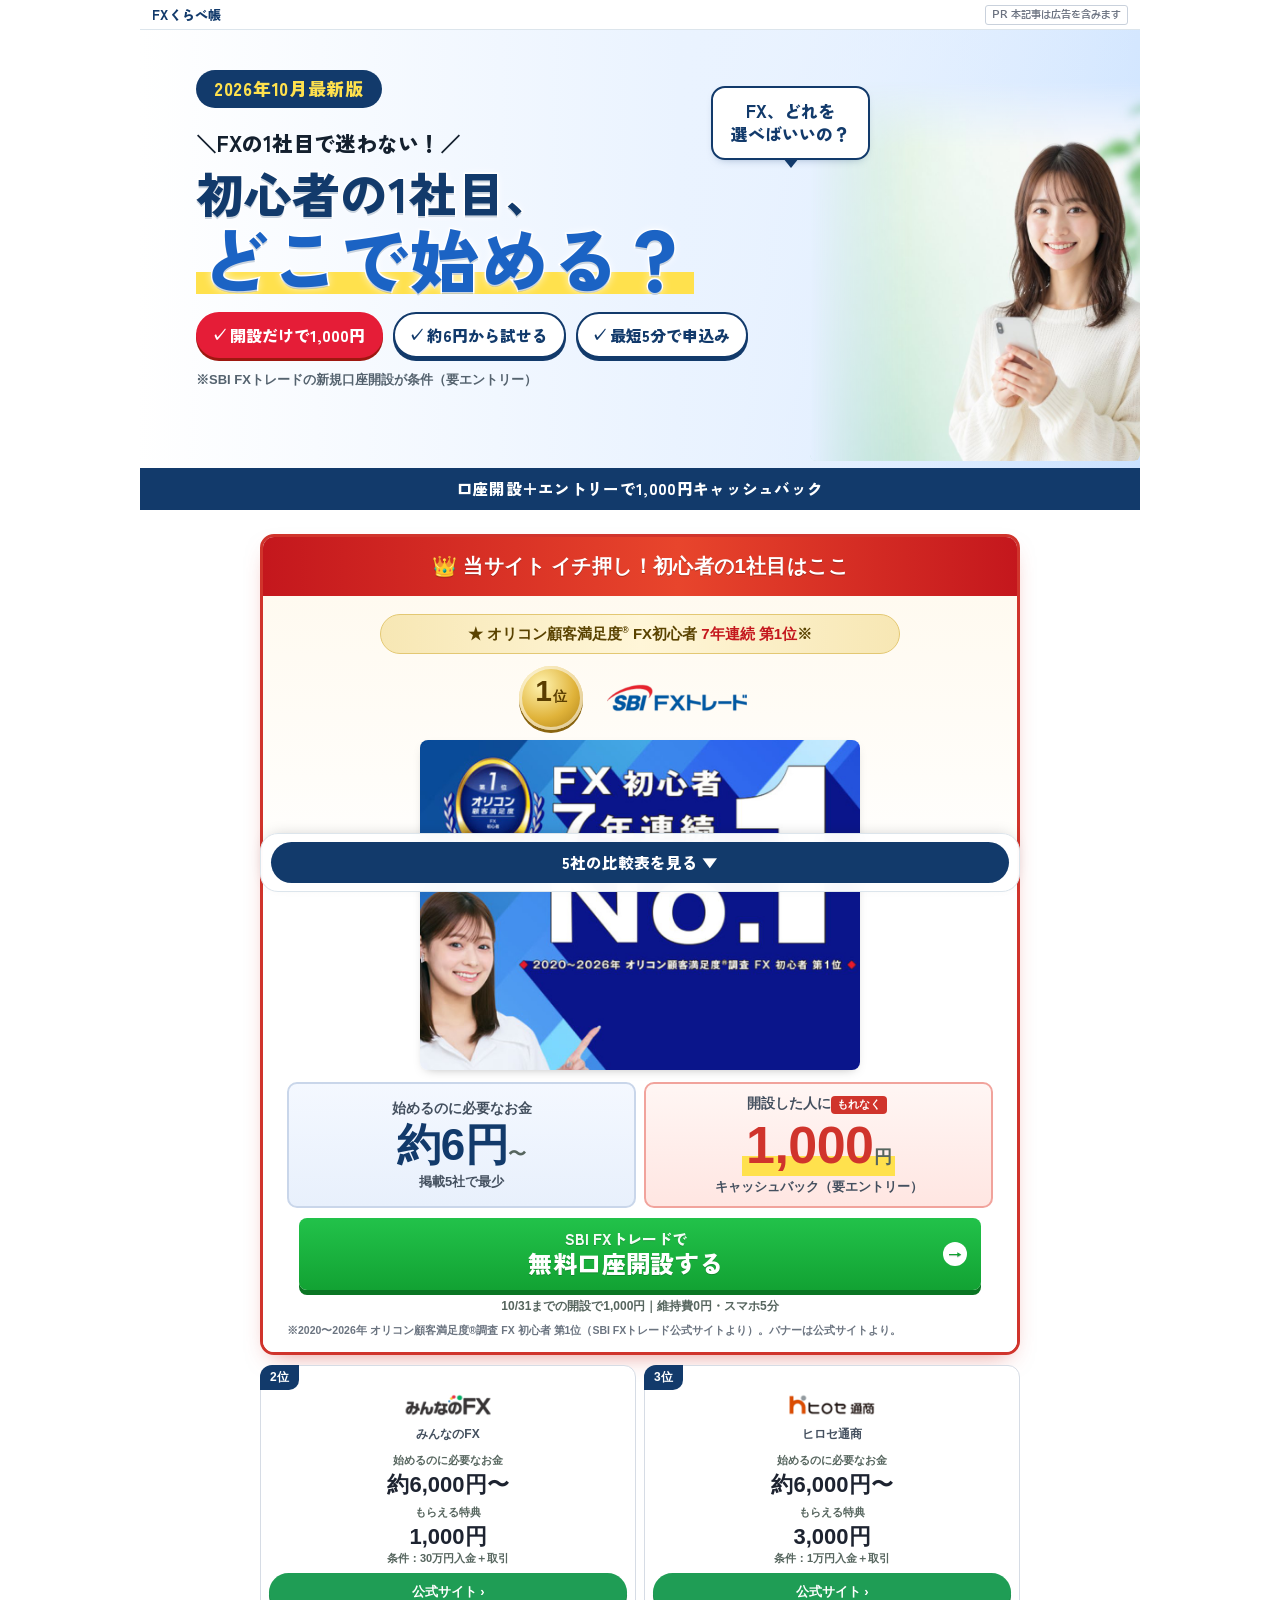
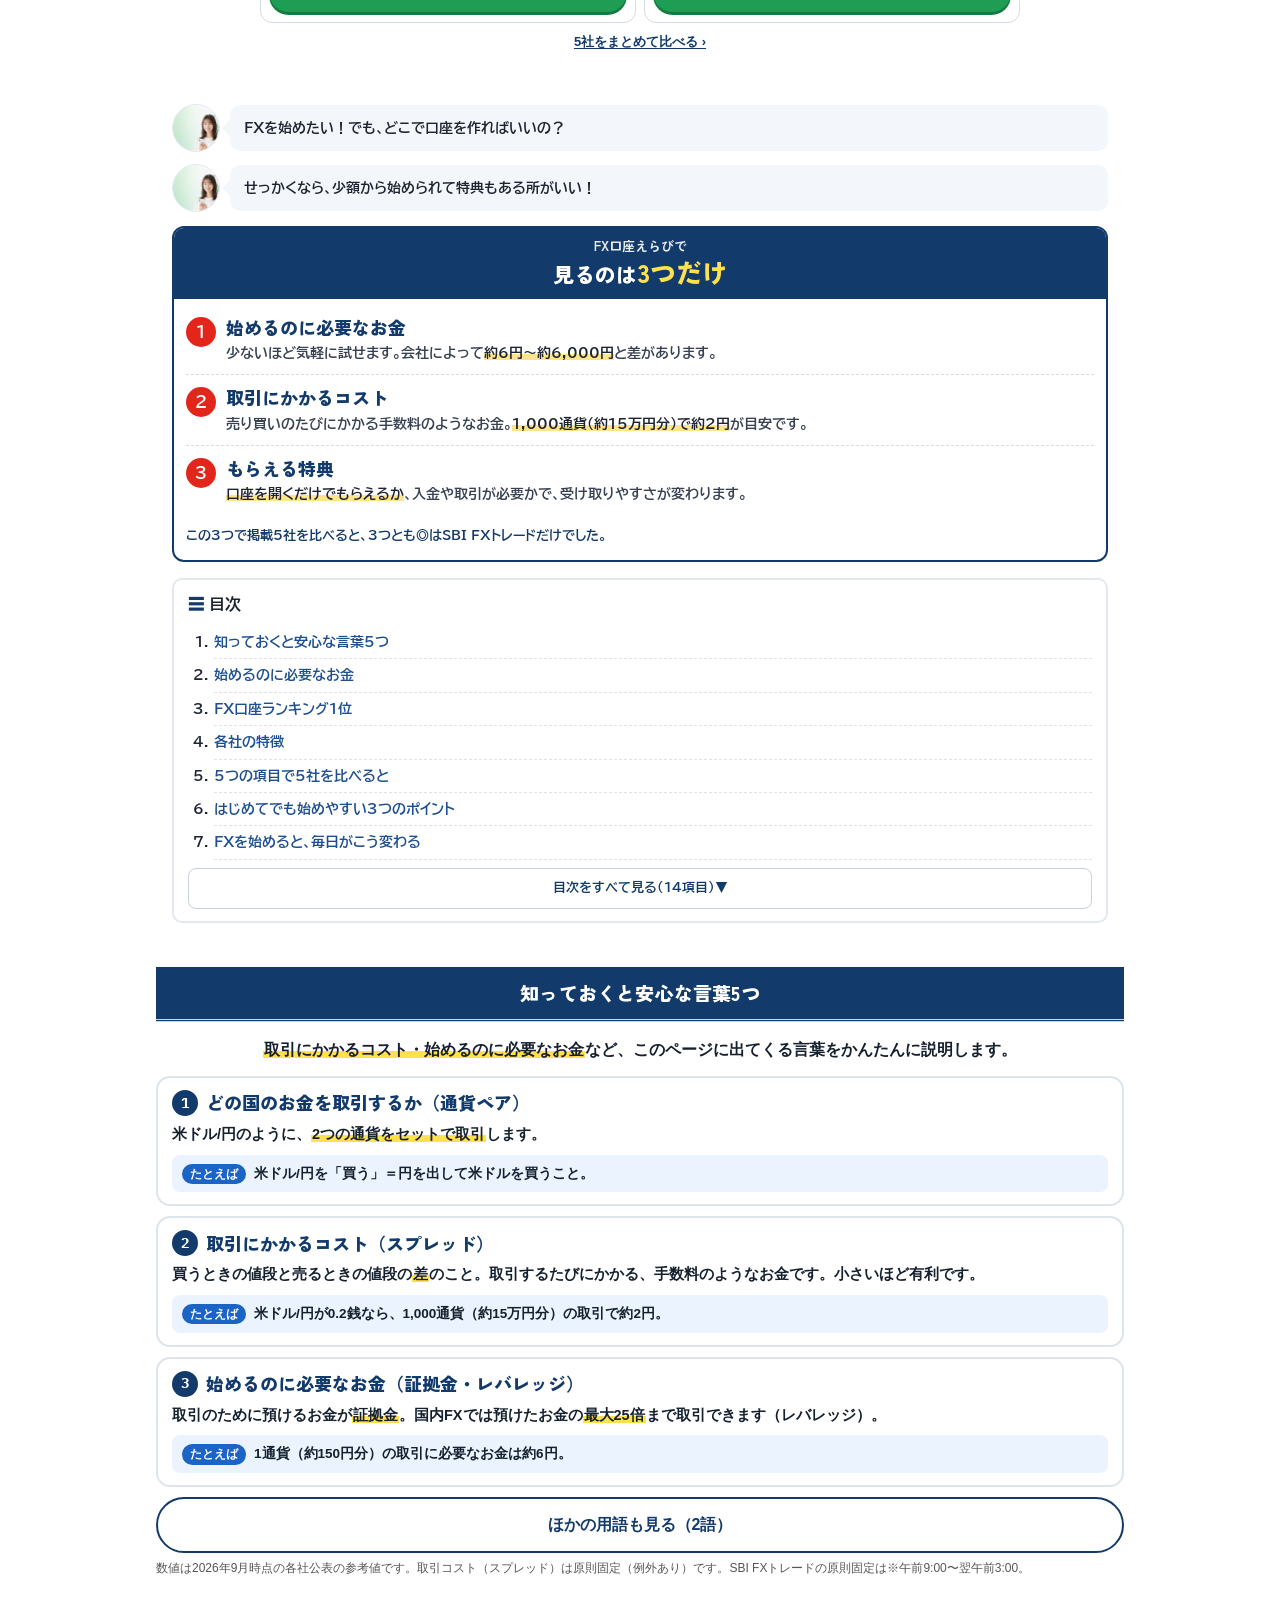
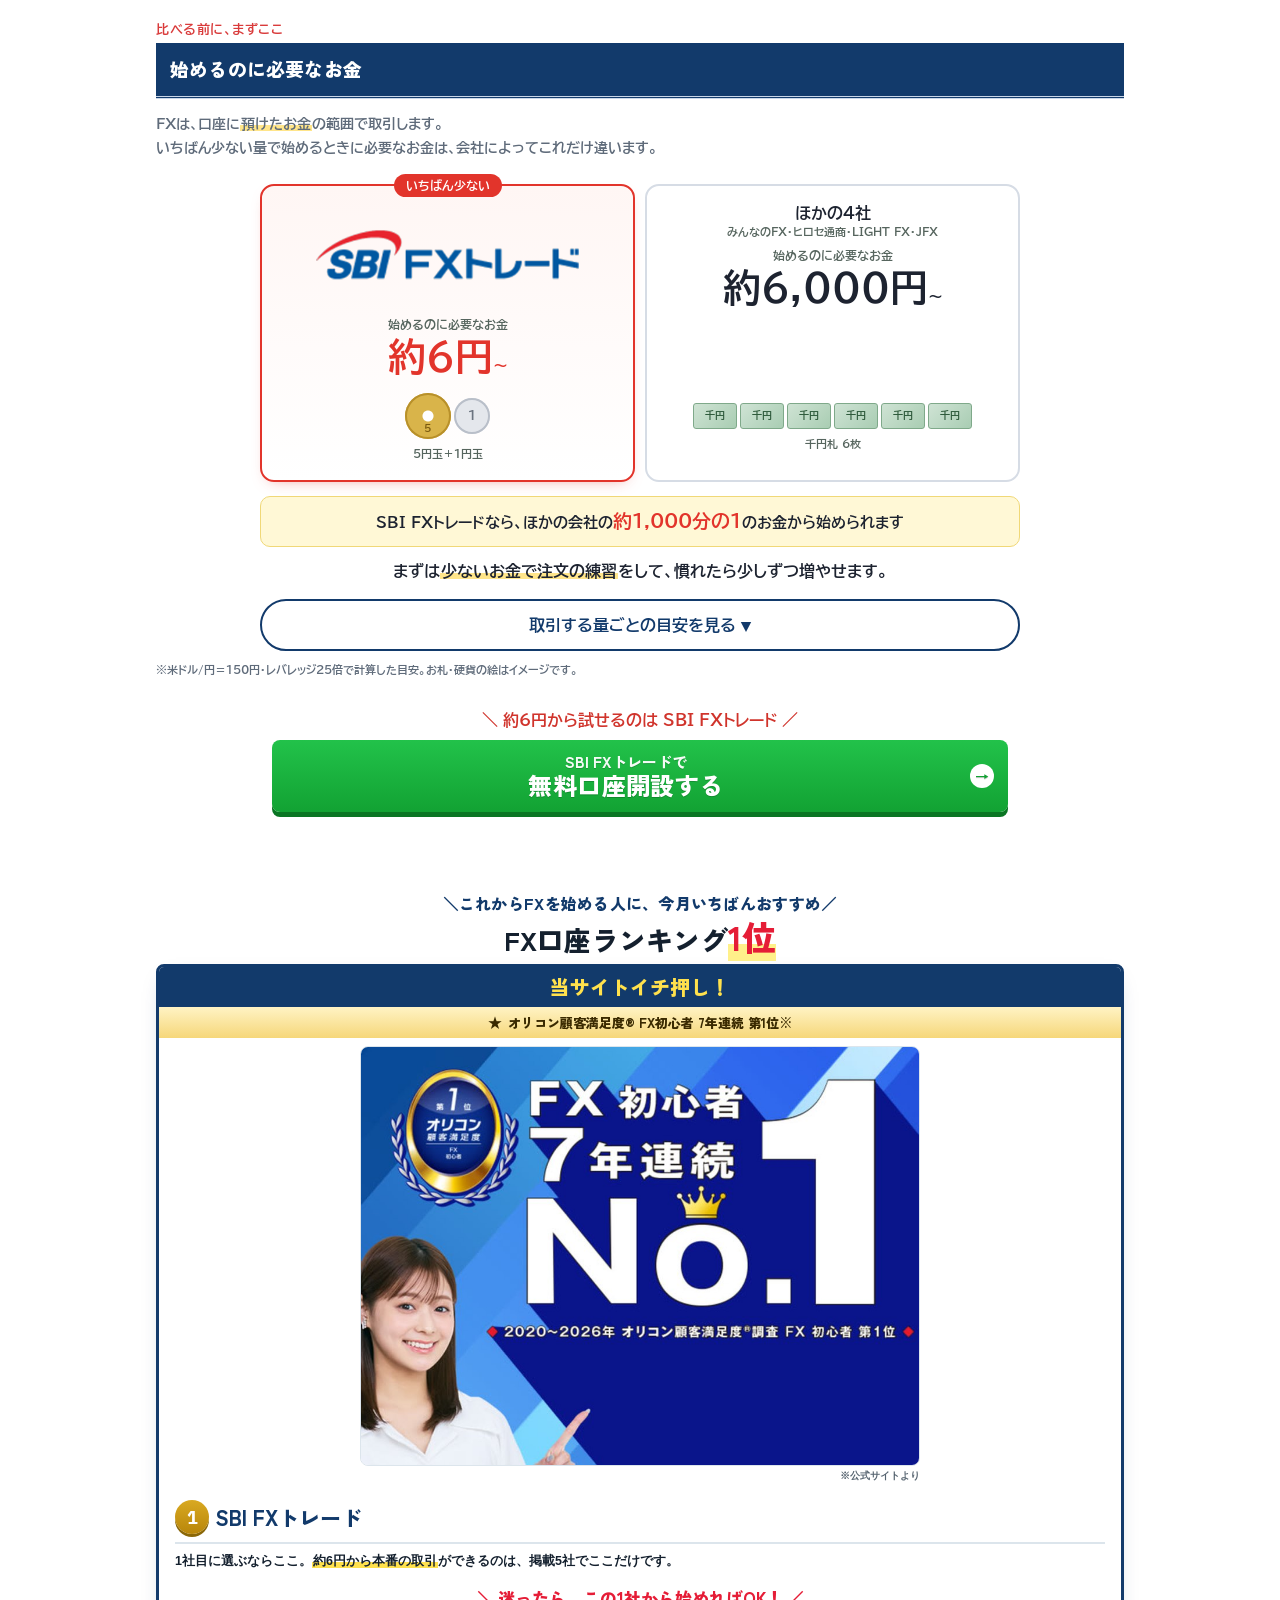
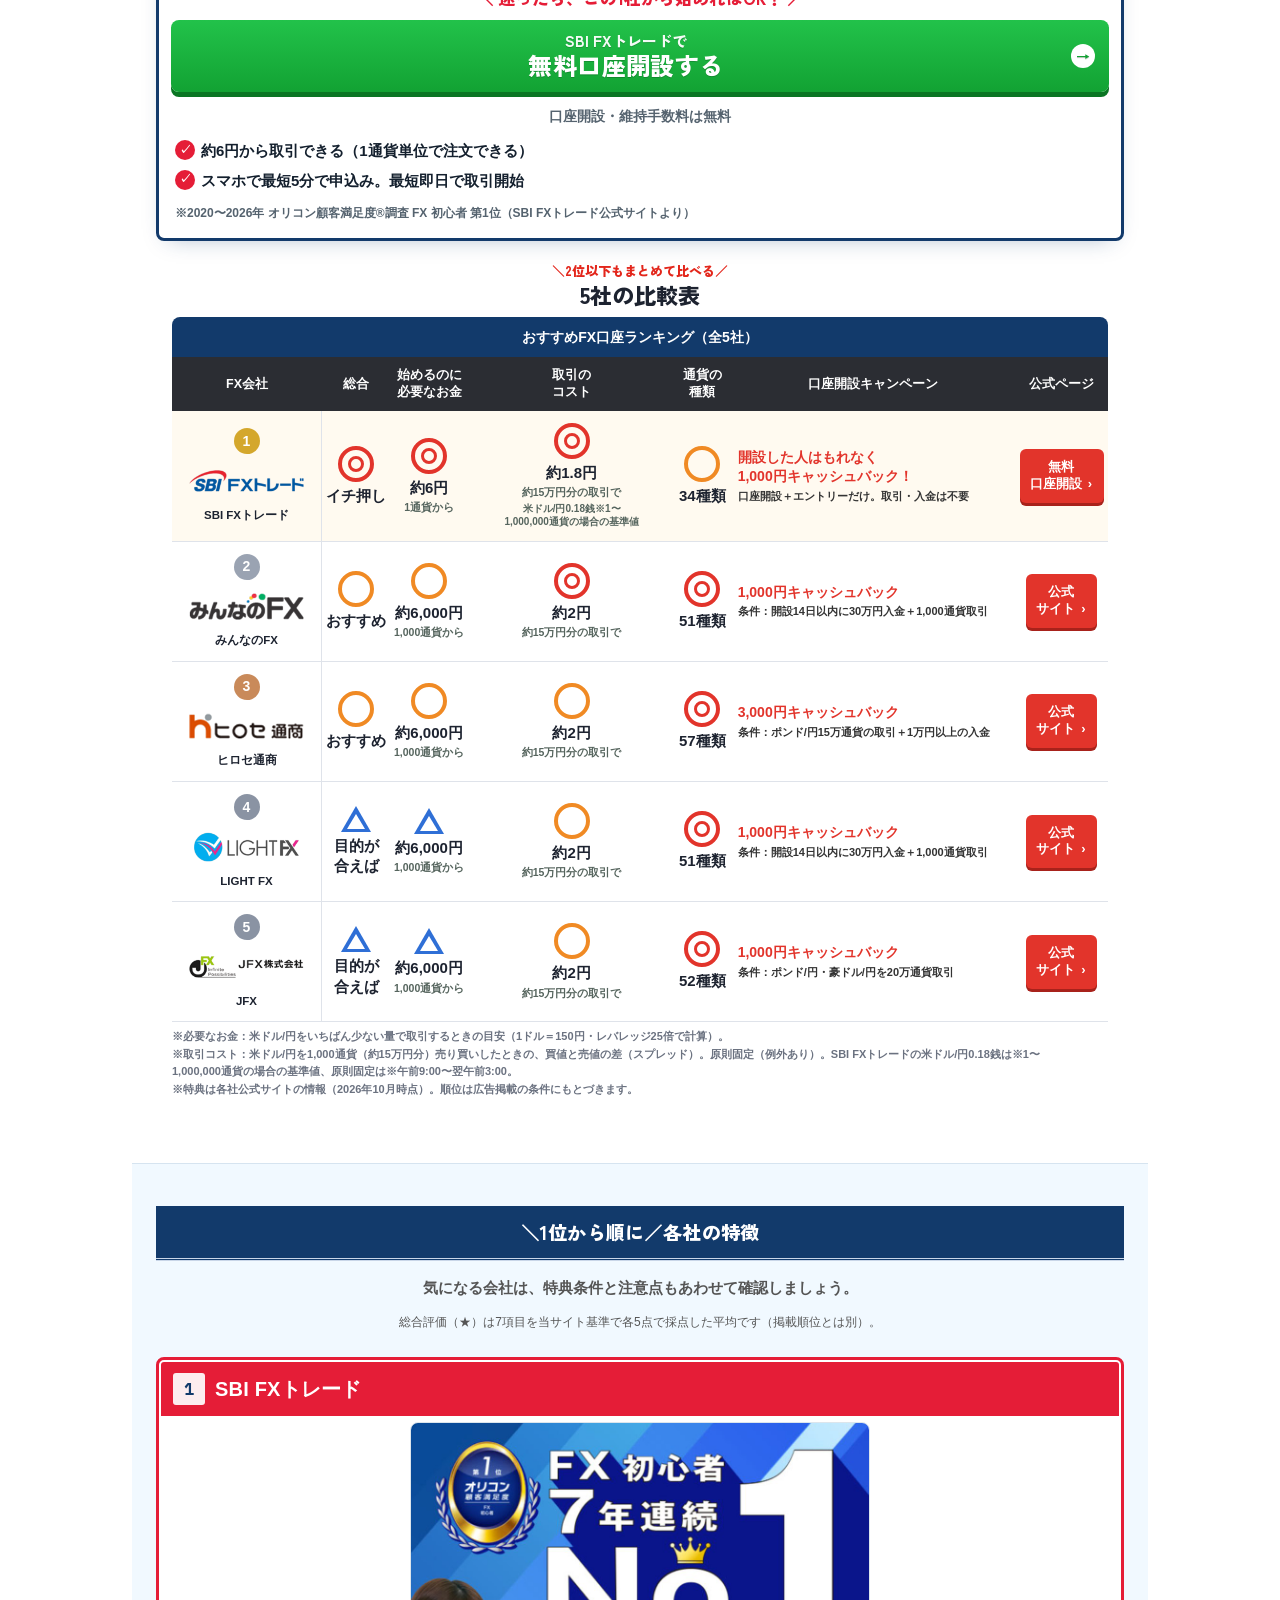
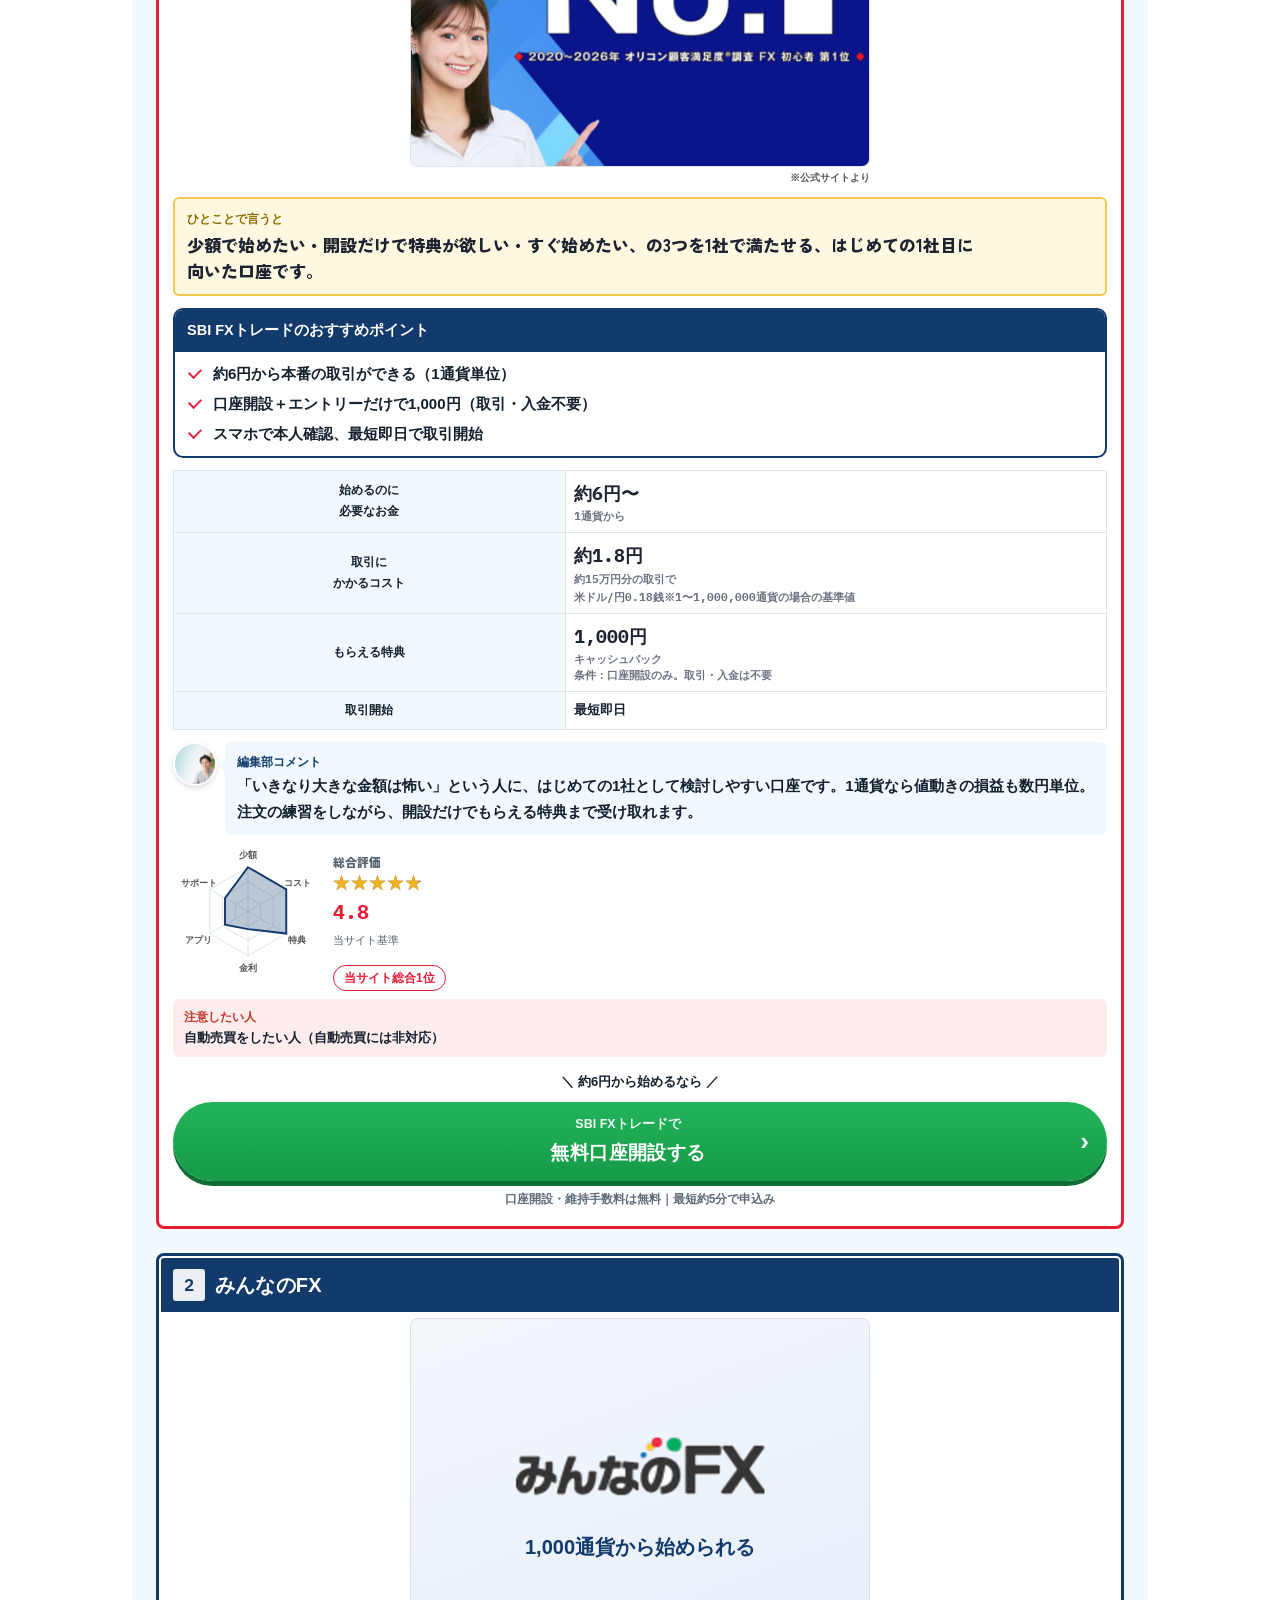
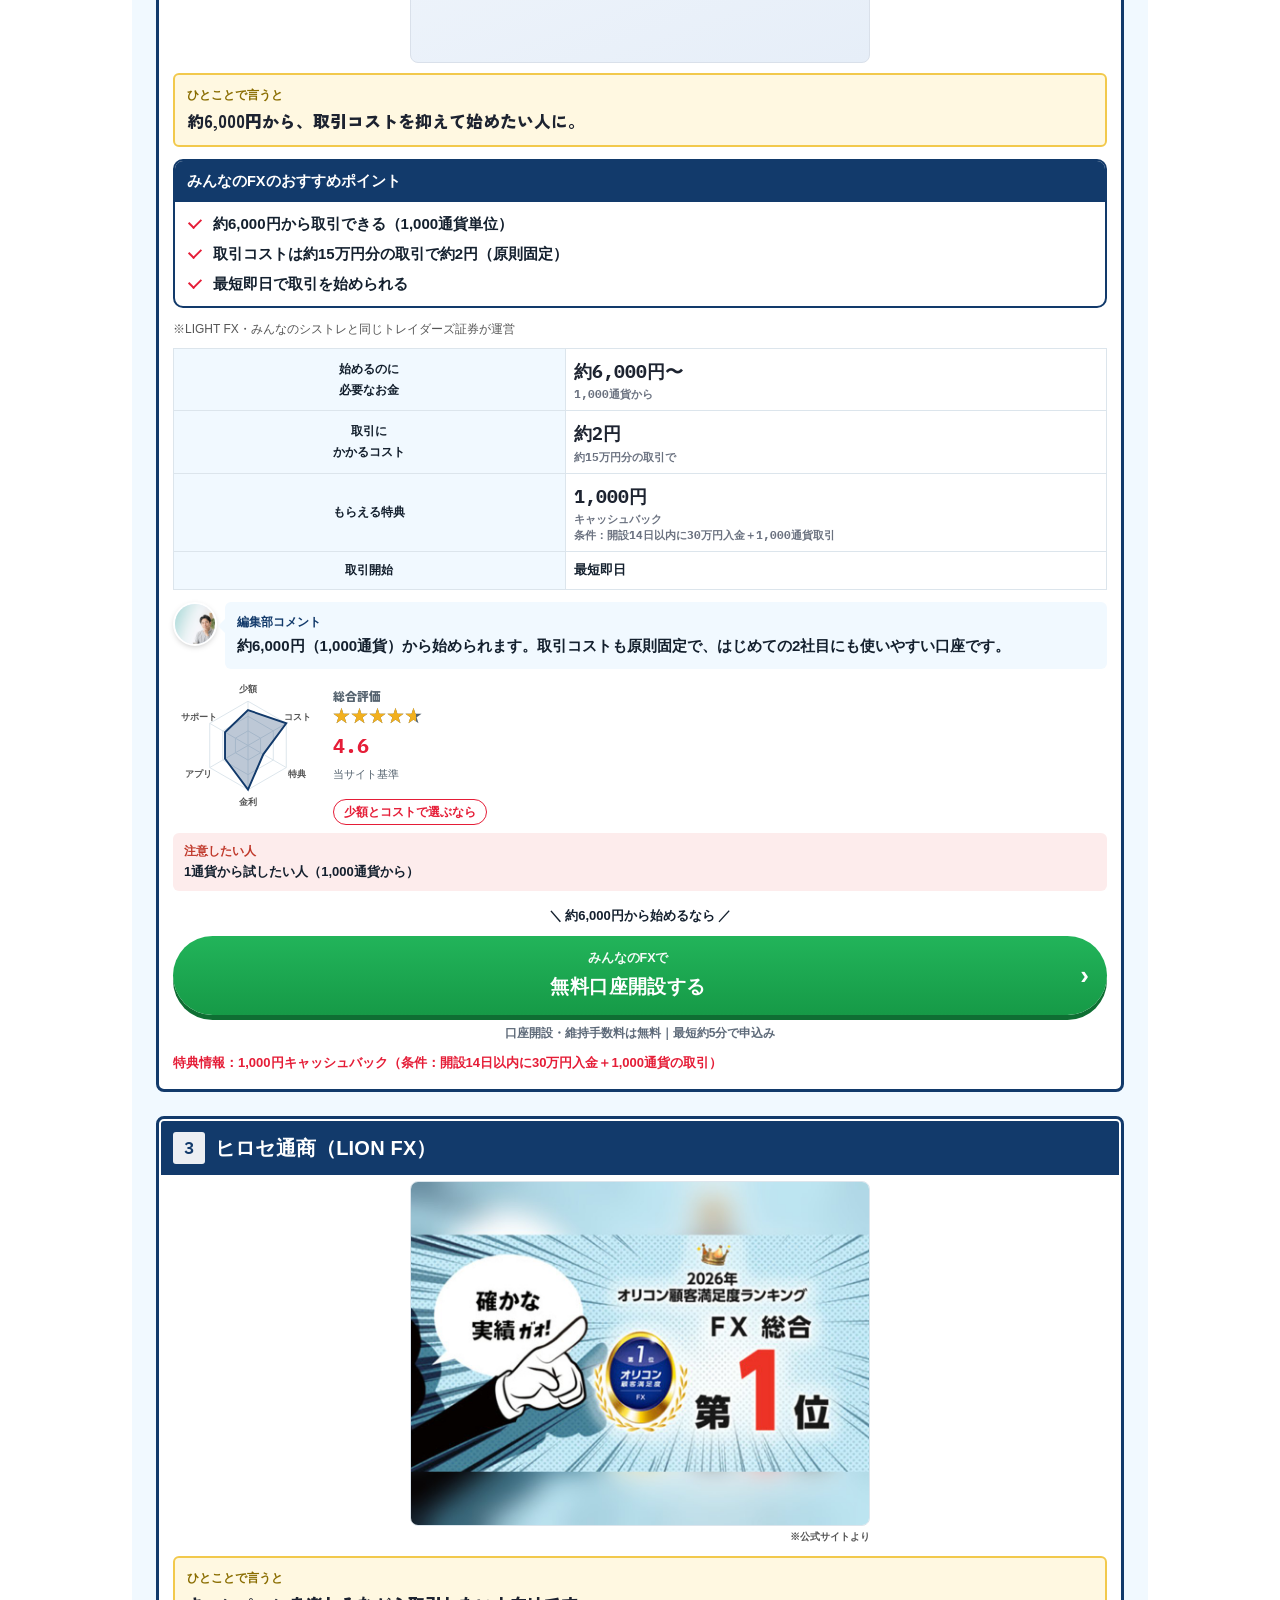
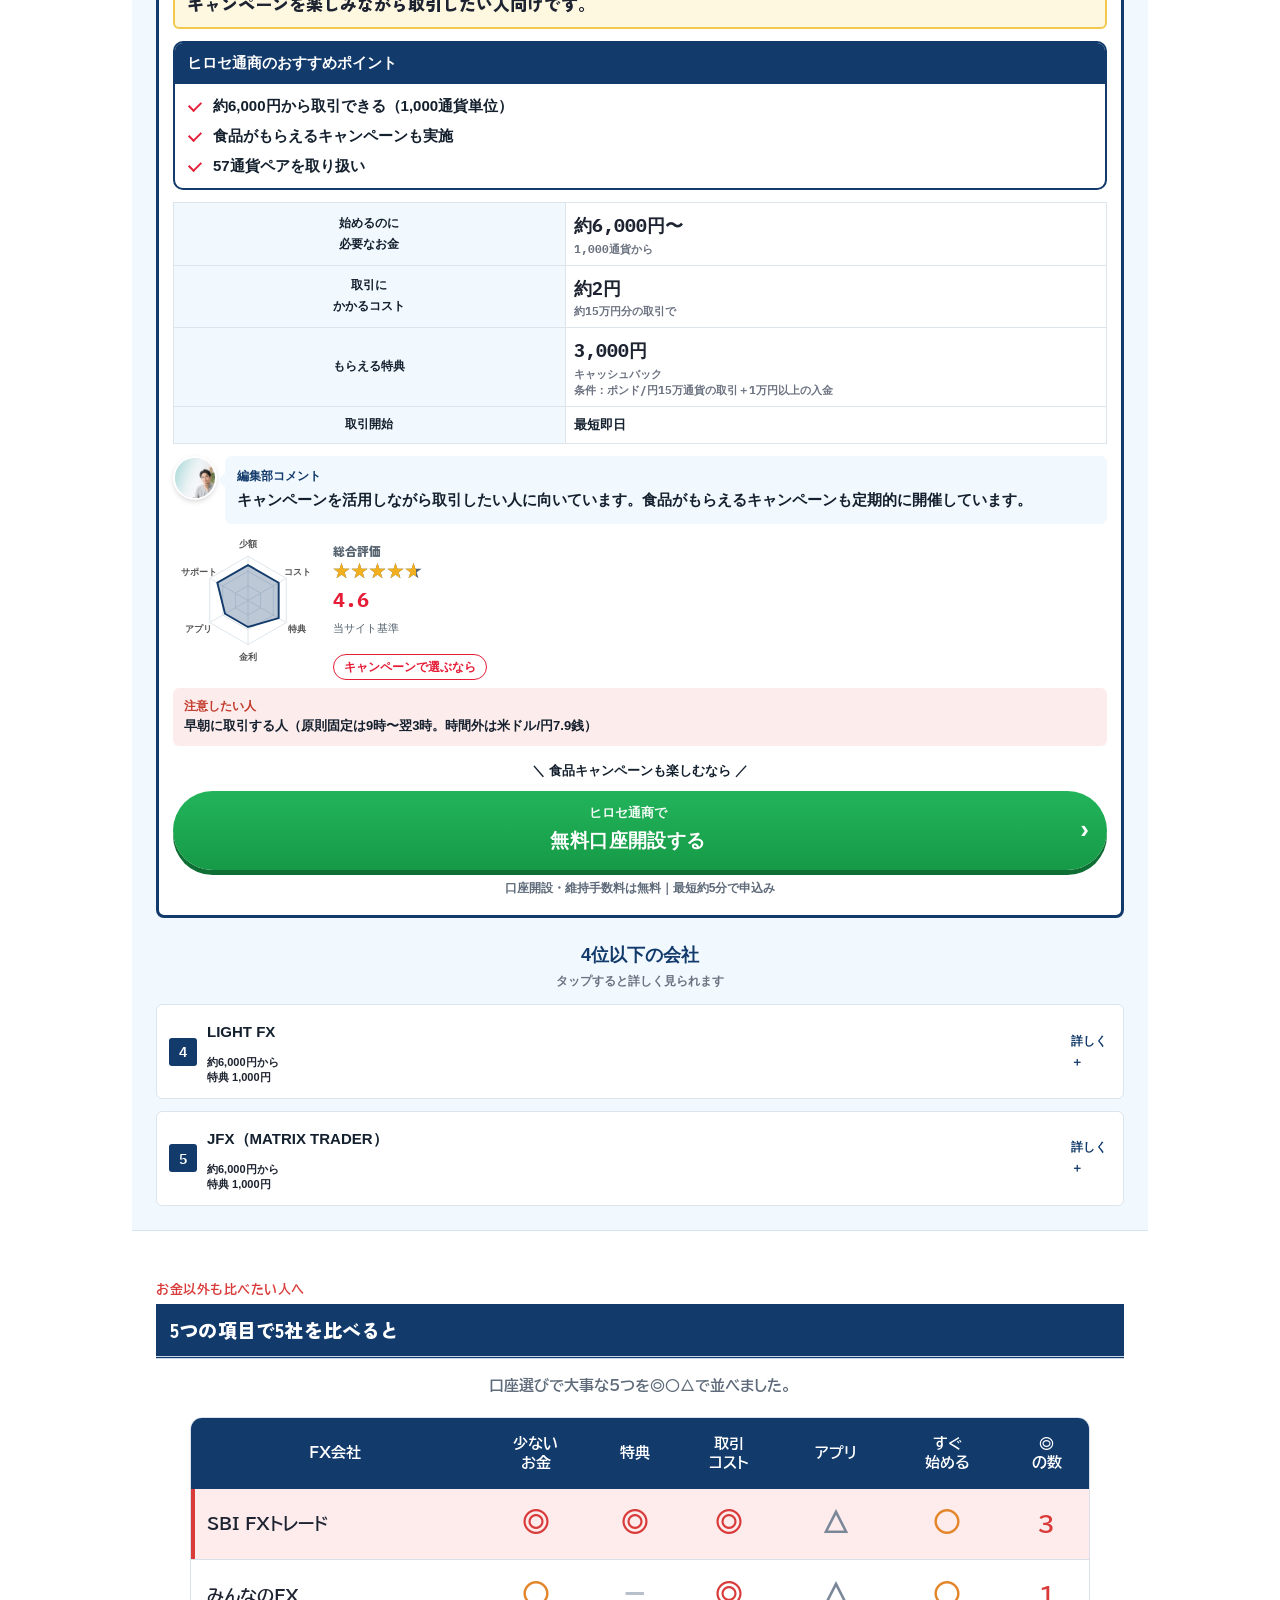
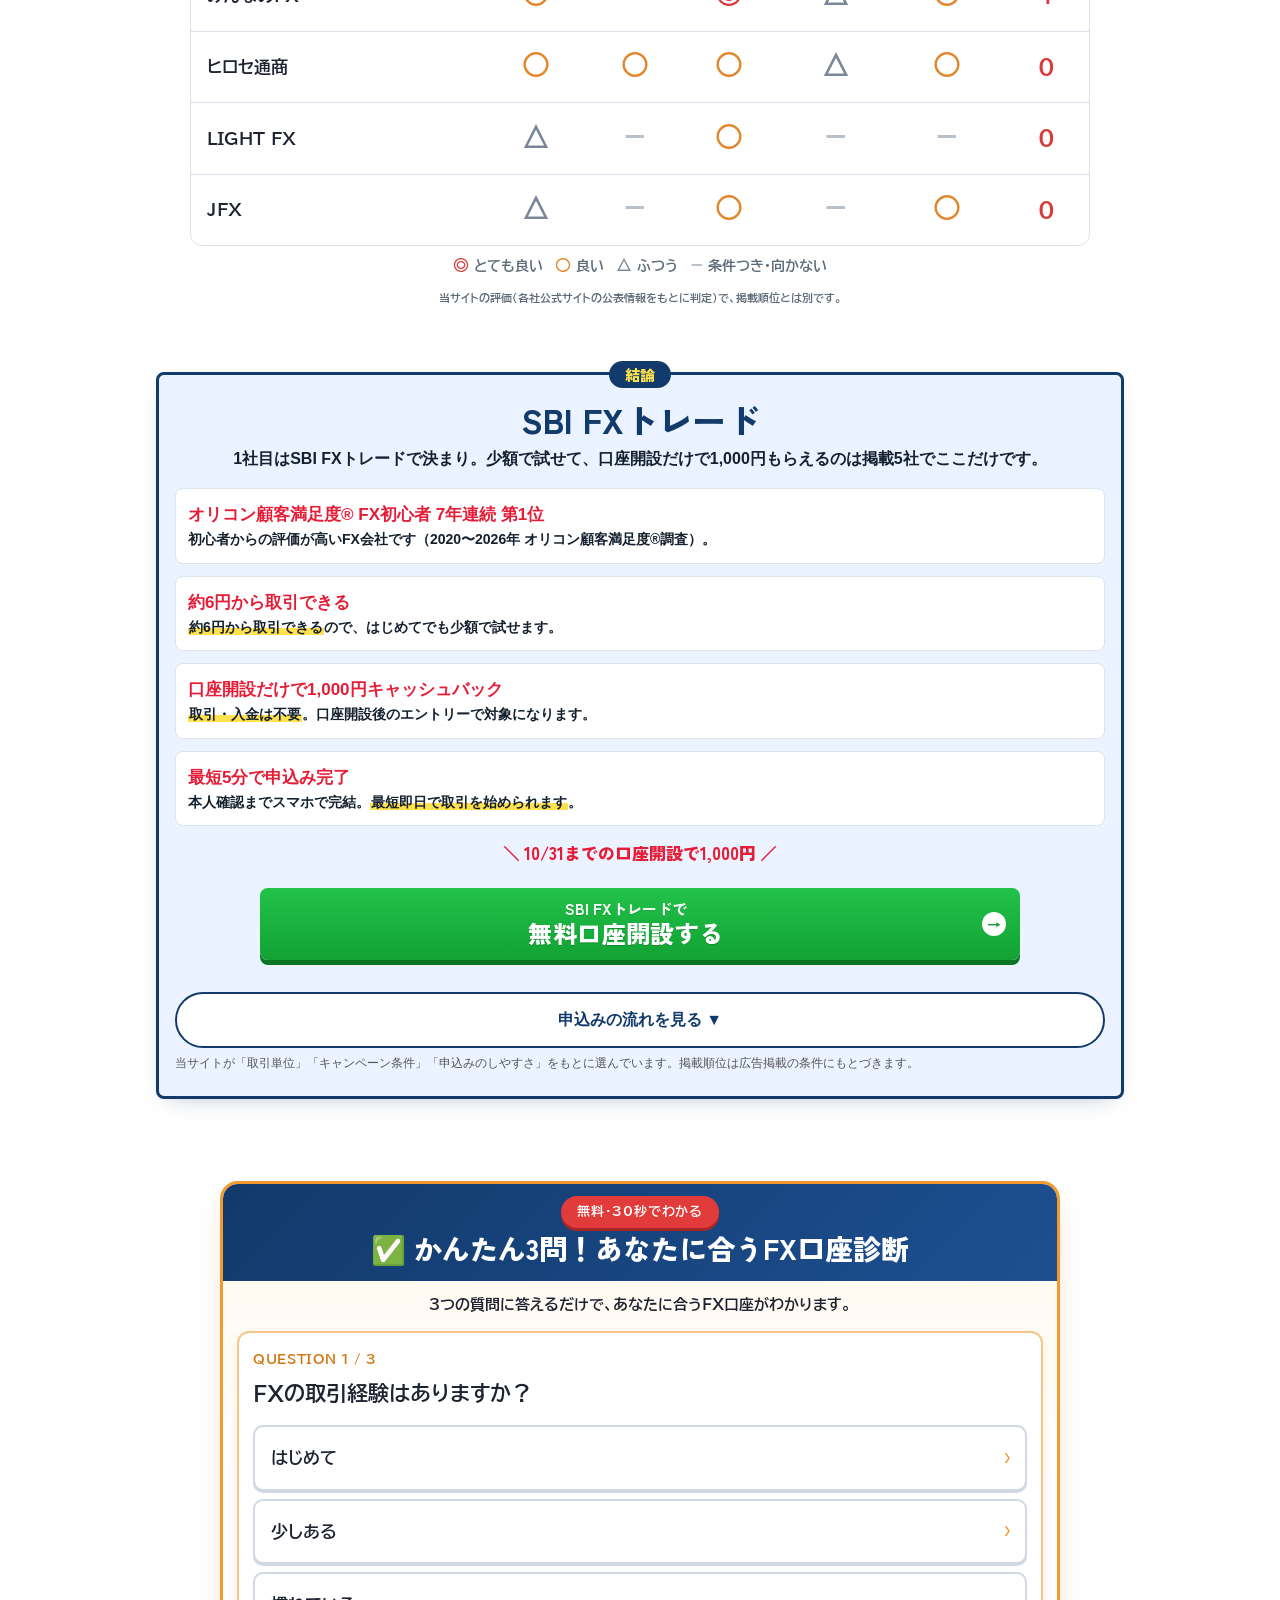
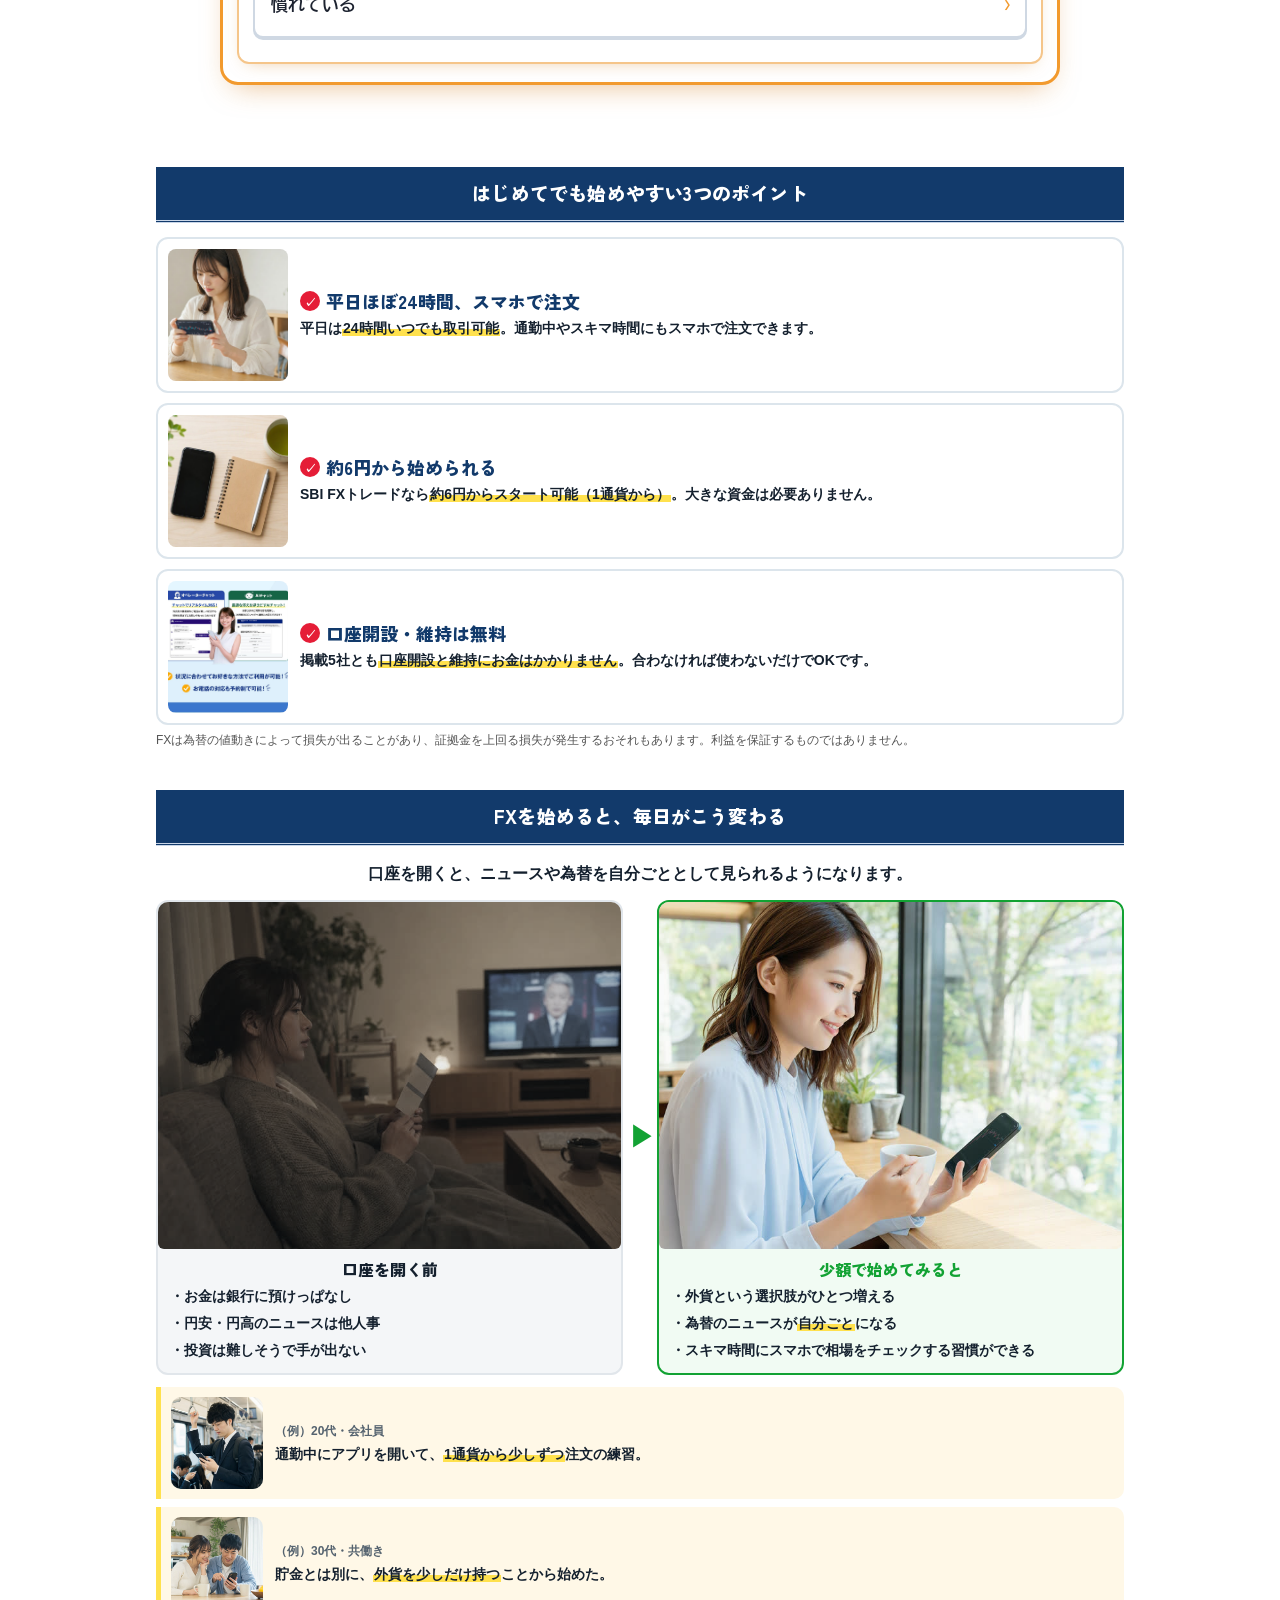
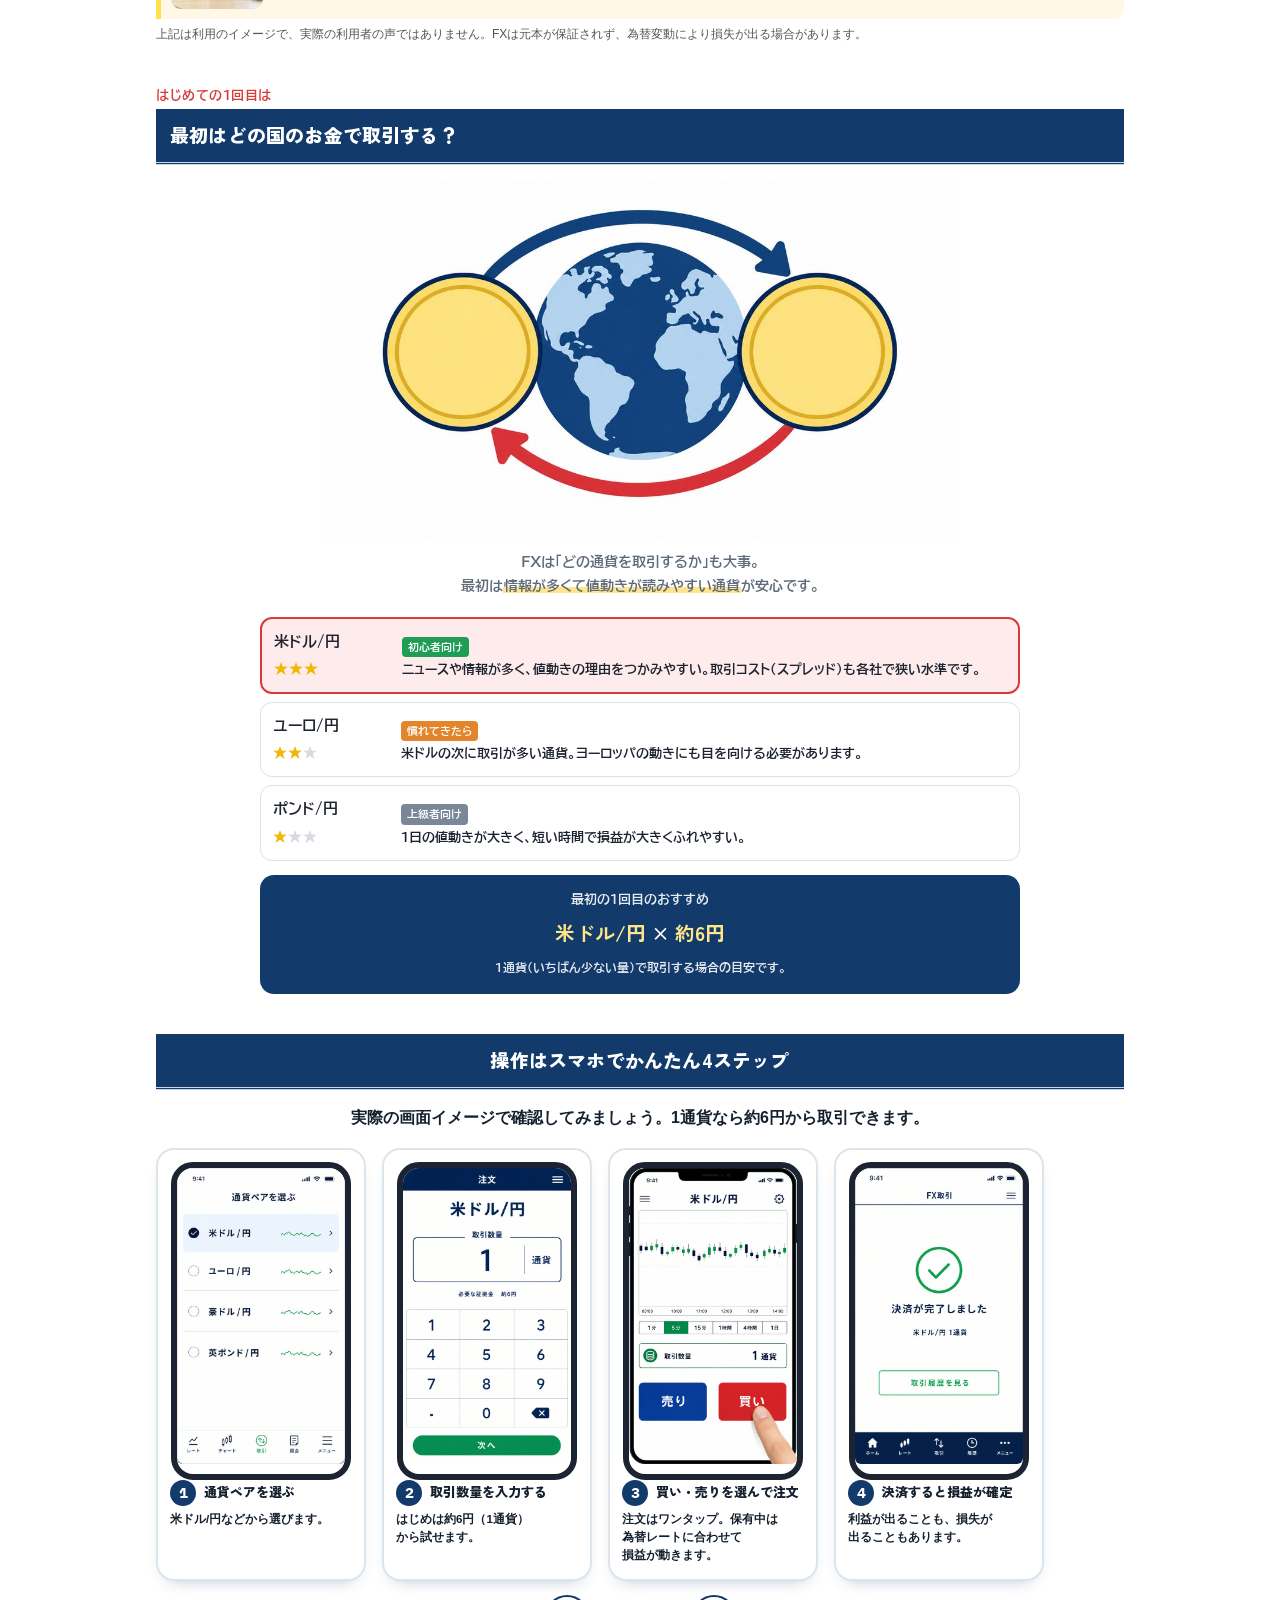
==== commit 5f9696fb: "ビルド途中で止まった版を差し替え／通貨ペアのおすすめカードから「1円動いても損益±1円」を削除 Co-Authored-By: Claude Opus 5.5 <noreply@anthropic.c" ====
--- a/r-14252235/index.html
+++ b/r-14252235/index.html
@@ -1811,351 +1811,298 @@
 height="0" width="0" style="display:none;visibility:hidden"></iframe></noscript>
 <!-- End Google Tag Manager (noscript) -->
 
-<div id="app"><div class="wrap v-compare2 r2"><header class="r2-head"><span class="r2-brand">FXくらべ帳</span><span class="r2-pr">PR</span></header>
-    <section class="r2-hero" id="hero" aria-label="ランキング">
+<div id="app"><div class="wrap v-compare2 r2"><header class="r2-head"><span class="r2-brand" data-ff="1">FXくらべ<wbr>帳</span><span class="r2-pr" data-ff="1">PR</span></header>
+    <div class="zk-article zk-arthead" id="zk-arthead"><p class="zk-title" data-ff="1">FX初心者おすすめ<wbr>口座ランキング【2026年10月】</p><p class="zk-pr" data-ff="1">PR 本記事は<wbr>広告を<wbr>含みます</p></div><section class="r2-hero" id="hero" aria-label="ランキング">
       <img class="r2-photo" src="img/hero_compare.jpg" alt="" aria-hidden="true">
-      <p class="r2-bubble">FX、どれを<br>選べばいいの？</p>
+      <p class="r2-bubble" data-ff="1">FX、<wbr>どれを<br>選べばいいの？<wbr></p>
       <div class="r2-copy">
-        <p class="r2-ribbon">2026年10月最新版</p>
-        <p class="r2-sub">＼FXの1社目で迷わない！／</p>
-        <h1 class="r2-title" style="--span-size:40px">初心者の1社目、<br><span>どこで始める？</span></h1>
-        <ul class="r2-badges"><li class="hot">開設だけで1,000円</li><li>約6円から試せる</li><li>最短5分で申込み</li></ul>
-        <p class="r2-hero-note">※SBI FXトレードの新規口座開設が条件（要エントリー）</p>
+        <p class="r2-ribbon" data-ff="1">2026年10月最新版</p>
+        <p class="r2-sub" data-ff="1">＼FXの<wbr>1社目で<wbr>迷わない！<wbr>／</p>
+        <h1 class="r2-title" style="--span-size:40px" data-ff="1">初心者の<wbr>1社目、<br><span data-ff="1">どこで<wbr>始める？</span></h1>
+        <ul class="r2-badges"><li class="hot" data-ff="1">開設だけで<wbr>1,000円</li><li data-ff="1">約6円から<wbr>試せる<wbr></li><li data-ff="1">最短5分で<wbr>申込み</li></ul>
+        <p class="r2-hero-note" data-ff="1">※SBI FXトレードの<wbr>新規口座開設が<wbr>条件<wbr>（要エントリー）<wbr></p>
       </div>
-      <p class="r2-deadline r2-band-text"><b>10/31まで（あと<span class="num" data-days="2026-10-31">11</span>日）</b>口座開設＋エントリーで1,000円キャッシュバック</p>
-    </section><section class="sec r2-worry" id="worry">
-    <h2 class="sec-h center">FX口座選び、こんなことで迷っていませんか？</h2>
-    <div class="wr-chat"><div class="wr-row you first"><span class="wr-av"><img src="img/gen/hero_woman.png" alt=""><em>相談者</em></span><div class="wr-b">FXを始めてみたいけど、どの会社を選べばいいのかわからなくて…</div></div><div class="wr-row you"><span class="wr-av is-empty"></span><div class="wr-b">比較サイトを見ても、情報が多すぎて結局決められないんです</div></div><div class="wr-row you"><span class="wr-av is-empty"></span><div class="wr-b">いきなり大きなお金を入れて、損をするのもこわいし…</div></div><div class="wr-row ed first"><span class="wr-av"><img src="img/gen/hero_man.png" alt=""><em>編集部</em></span><div class="wr-b">はじめてなら大丈夫です！全部を比べる必要はありません。</div></div><div class="wr-row ed"><span class="wr-av is-empty"></span><div class="wr-b">見るポイントは<mark class="r2-mk">この3つだけ</mark>です。<ol class="wr-list"><li>少額（1通貨）から始められるか</li><li>キャンペーンの条件がかんたんか</li><li>スマホで申込みがすぐ終わるか</li></ol></div></div><div class="wr-row you first"><span class="wr-av"><img src="img/gen/hero_woman.png" alt=""><em>相談者</em></span><div class="wr-b">それなら私にも選べそう！</div></div></div>
-    <a class="wr-next" href="#top3">初心者向けFX口座 <mark class="r2-mk">TOP3</mark> はこちら ▼</a></section><section class="r2-top3" id="top3">
-      <h2 class="r2-h"><span class="r2-h-sub">＼これからFXを始める人に、今月いちばんおすすめ／</span>FX口座ランキング<em>1位</em></h2>
+      <p class="r2-deadline r2-band-text" data-ff="1"><b data-ff="1">10/31まで<wbr>（あと<wbr><span class="num" data-days="2026-10-31" data-ff="1">11</span>日）<wbr></b>口座開設＋<wbr>エントリーで<wbr>1,000円キャッシュバック</p>
+    </section><div class="zk-fv-cta" id="zk-fv-cta"><div class="zk-p3" id="zk-pick3"><div class="zk-p3-top"><p class="zk-p3-rib" data-ff="1"><span data-ff="1">👑</span>当サイト イチ押し！<wbr>初心者の<wbr>1社目はここ<wbr></p><div class="zk-p3-in"><p class="zk-p3-or" data-ff="1" style="font-size: 15px !important; line-height: 1.75 !important;">★ オリコン顧客満足度<sup data-ff="1">®</sup> FX初心者 <b data-ff="1">7年連続 第1位</b>※</p><div class="zk-p3-hd"><span class="zk-p3-md" data-ff="1"><b data-ff="1">1</b>位</span><img src="img/lg3/sbifxt.png" alt="SBI FXトレード"></div><img class="zk-p3-bn" src="img/bn4/sbifxt.jpg" alt="SBI FXトレードの公式バナー"><div class="zk-p3-st"><div><span data-ff="1">始めるのに<wbr>必要なお金</span><b data-ff="1">約6円<small data-ff="1">〜</small></b><em data-ff="1">掲載5社で<wbr>最少</em></div><div class="hot"><span data-ff="1">開設した<wbr>人に<i data-ff="1">もれなく</i></span><b data-ff="1">1,000<small data-ff="1">円</small></b><em data-ff="1" style="font-size: 15px !important; line-height: 1.75 !important;">キャッシュバック<wbr>（要エントリー）</em></div></div><a class="r2-btn pulse shine two" href="https://click.j-a-net.jp/2451632/1065459/" rel="sponsored noopener" target="_blank" data-aff="sbifxt" data-place="fv"><span class="b-1" data-ff="1">SBI FXトレードで<wbr></span><span class="b-2" data-ff="1">無料口座開設する</span><span class="arrow" aria-hidden="true" data-ff="1">→</span></a><p class="zk-road-under" data-ff="1">10/31までの<wbr>開設で<wbr>1,000円｜維持費0円・<wbr>スマホ5分</p><p class="zk-p3-note" data-ff="1" style="font-size: 12px !important;">※2020〜2026年 オリコン顧客満足度®調査 FX 初心者 第1位<wbr>（SBI FXトレード公式サイトより）。<wbr>バナーは<wbr>公式サイトより。</p></div></div><div class="zk-p3-grid"><div class="zk-p3-sub"><p class="zk-p3-rk" data-ff="1">2位</p><img src="img/lg3/minfx.png" alt="みんなのFX"><p class="zk-p3-nm" data-ff="1">みんなの<wbr>FX</p><dl><dt data-ff="1">始めるのに<wbr>必要なお金</dt><dd><b data-ff="1">約6,000円〜</b></dd><dt data-ff="1">もらえる<wbr>特典</dt><dd><b data-ff="1">1,000円</b><small data-ff="1">条件：30万円入金＋<wbr>取引</small></dd></dl><a class="zk-p3-btn" href="https://click.j-a-net.jp/2451632/1071851/" rel="sponsored noopener" target="_blank" data-aff="minfx" data-place="pick3" data-ff="1">公式サイト ›</a></div><div class="zk-p3-sub"><p class="zk-p3-rk" data-ff="1">3位</p><img src="img/lg3/hirose.png" alt="ヒロセ通商"><p class="zk-p3-nm" data-ff="1">ヒロセ通商</p><dl><dt data-ff="1">始めるのに<wbr>必要なお金</dt><dd><b data-ff="1">約6,000円〜</b></dd><dt data-ff="1">もらえる<wbr>特典</dt><dd><b data-ff="1">3,000円</b><small data-ff="1">条件：1万円入金＋<wbr>取引</small></dd></dl><a class="zk-p3-btn" href="https://click.j-a-net.jp/2451632/1071850/" rel="sponsored noopener" target="_blank" data-aff="hirose" data-place="pick3" data-ff="1">公式サイト ›</a></div></div><p class="zk-p3-more"><a href="#zk-cmp" data-ff="1">5社をまとめて<wbr>比べる ›</a></p></div></div><div class="zk-article" id="zk-byline"><div class="zk-voice"><img src="img/gen/hero_woman.png" alt=""><p data-ff="1" style="font-size: 15px !important; line-height: 1.75 !important;">FXを<wbr>始めたい！<wbr>でも、<wbr>どこで<wbr>口座を<wbr>作ればいいの？</p></div><div class="zk-voice"><img src="img/gen/hero_woman.png" alt=""><p data-ff="1" style="font-size: 15px !important; line-height: 1.75 !important;">せっかくなら、<wbr>少額から<wbr>始められて<wbr>特典もある<wbr>所がいい！</p></div><div class="zk-guide" id="zk-guide"><p class="zk-guide-t" data-ff="1"><span data-ff="1">FX口座えらびで<wbr></span>見るのは<wbr><em data-ff="1">3つだけ</em></p><ol><li><span class="zk-gn" data-ff="1">1</span><div><b data-ff="1">始めるのに<wbr>必要なお金</b><p data-ff="1" style="font-size: 15px !important; line-height: 1.75 !important;">少ないほど<wbr>気軽に<wbr>試せます。<wbr>会社によって<wbr><mark data-ff="1">約6円〜約6,000円</mark>と<wbr>差があります。</p></div></li><li><span class="zk-gn" data-ff="1">2</span><div><b data-ff="1">取引にかかる<wbr>コスト</b><p data-ff="1" style="font-size: 15px !important; line-height: 1.75 !important;">売り<wbr>買いのたびにかかる<wbr>手数料のようなお金。<wbr><mark data-ff="1">1,000通貨<wbr>（約15万円分）<wbr>で<wbr>約2円</mark>が<wbr>目安です。</p></div></li><li><span class="zk-gn" data-ff="1">3</span><div><b data-ff="1">もらえる<wbr>特典</b><p data-ff="1" style="font-size: 15px !important; line-height: 1.75 !important;"><mark data-ff="1">口座を<wbr>開くだけでもらえるか</mark>⁠、<wbr>入金や<wbr>取引が<wbr>必要かで、<wbr>受け<wbr>取りやすさが<wbr>変わります。</p></div></li></ol><p class="zk-guide-c" data-ff="1" style="font-size: 15px !important; line-height: 1.75 !important;">この<wbr>3つで<wbr>掲載5社を<wbr>比べると、<wbr><b data-ff="1">3つとも<wbr>◎は<wbr>SBI FXトレードだけ</b>でした。</p></div><nav class="zk-toc"><p class="zk-toc-t" data-ff="1">目次</p><ol id="zk-toc-list"><li><a href="#terms" data-ff="1">知っておくと<wbr>安心な<wbr>言葉5つ</a></li><li><a href="#zk-money" data-ff="1">始めるのに<wbr>必要なお金</a></li><li><a href="#top3" data-ff="1">FX口座ランキング1位</a></li><li><a href="#details" data-ff="1">各社の<wbr>特徴</a></li><li><a href="#zk-score" data-ff="1">5つの<wbr>項目で<wbr>5社を<wbr>比べると</a></li><li><a href="#can" data-ff="1" style="font-size: 15px !important; line-height: 1.75 !important;">はじめてでも<wbr>始めやすい<wbr>3つの<wbr>ポイント</a></li><li><a href="#future2" data-ff="1" style="font-size: 15px !important; line-height: 1.75 !important;">FXを<wbr>始めると、<wbr>毎日がこう<wbr>変わる</a></li><li class="more"><a href="#zk-pair" data-ff="1" style="font-size: 15px !important; line-height: 1.75 !important;">最初はどの<wbr>国のお金で<wbr>取引する？</a></li><li class="more"><a href="#demo" data-ff="1" style="font-size: 15px !important; line-height: 1.75 !important;">操作は<wbr>スマホでかんたん<wbr>4ステップ</a></li><li class="more"><a href="#road" data-ff="1" style="font-size: 15px !important; line-height: 1.75 !important;">はじめての<wbr>FX｜簡単3ステップ</a></li><li class="more"><a href="#apply" data-ff="1" style="font-size: 15px !important; line-height: 1.75 !important;">口座開設の<wbr>流れ<wbr>｜最短5分・<wbr>4ステップ</a></li><li class="more"><a href="#zk-merit" data-ff="1">FXの<wbr>メリットと<wbr>注意点</a></li><li class="more"><a href="#camp" data-ff="1">口座開設キャンペーン</a></li><li class="more"><a href="#faq" data-ff="1">よくある<wbr>質問</a></li><li class="more"><a href="#zk-search" data-ff="1">あなたに<wbr>合った<wbr>FX会社を<wbr>探す</a></li></ol><button type="button" class="zk-toc-more" onclick="this.previousElementSibling.classList.add('all');this.remove()" data-ff="1">目次をすべて<wbr>見る<wbr>（15項目）<wbr>▼</button></nav></div><section class="sec r2-terms" id="terms">
+    <h2 class="sec-h center" data-ff="1">知っておくと<wbr>安心な<wbr>言葉5つ<wbr></h2>
+    <p class="r2-lead" data-ff="1"><mark class="r2-mk" data-ff="1">取引にかかる<wbr>コスト・<wbr>始めるのに<wbr>必要なお金</mark>など、<wbr>この<wbr>ページに<wbr>出てくる<wbr>言葉をかんたんに<wbr>説明します。<wbr></p>
+    <div class="tm-list"><article class="tm-card">
+      <p class="tm-t" data-ff="1"><span class="tm-no num" data-ff="1">1</span>どの<wbr>国のお金を<wbr>取引するか<wbr>（通貨ペア）<wbr></p>
+      <p class="tm-d" data-ff="1" style="font-size: 15px !important; line-height: 1.75 !important;">米ドル/円のように、<wbr><mark class="r2-mk" data-ff="1">2つの<wbr>通貨を<wbr>セットで<wbr>取引</mark>します。<wbr></p>
+      <p class="tm-ex" data-ff="1" style="font-size: 15px !important; line-height: 1.75 !important;"><b data-ff="1">たとえば<wbr></b>米ドル/円を<wbr>「買う」<wbr>＝円を<wbr>出して<wbr>米ドルを<wbr>買うこと。</p></article><article class="tm-card">
+      <p class="tm-t" data-ff="1"><span class="tm-no num" data-ff="1">2</span>取引にかかる<wbr>コスト<wbr>（スプレッド）<wbr></p>
+      <p class="tm-d" data-ff="1" style="font-size: 15px !important; line-height: 1.75 !important;">買うときの<wbr>値段と<wbr>売るときの<wbr>値段の<wbr><mark class="r2-mk" data-ff="1">差</mark>のこと。<wbr>取引するたびにかかる、<wbr>手数料のようなお金です。<wbr>小さいほど<wbr>有利です。<wbr></p>
+      <p class="tm-ex" data-ff="1" style="font-size: 15px !important; line-height: 1.75 !important;"><b data-ff="1">たとえば<wbr></b>米ドル/円が<wbr>0.2銭なら、<wbr>1,000通貨<wbr>（約15万円分）<wbr>の<wbr>取引で<wbr>約2円。</p></article><article class="tm-card">
+      <p class="tm-t" data-ff="1"><span class="tm-no num" data-ff="1">3</span>始めるのに<wbr>必要なお金<wbr>（証拠金・<wbr>レバレッジ）<wbr></p>
+      <p class="tm-d" data-ff="1" style="font-size: 15px !important; line-height: 1.75 !important;">取引のために<wbr>預けるお金が<wbr><mark class="r2-mk" data-ff="1">証拠金</mark>⁠。<wbr>国内FXでは<wbr>預けたお金の<wbr><mark class="r2-mk" data-ff="1">最大25倍</mark>まで<wbr>取引できます<wbr>（レバレッジ）。<wbr></p>
+      <p class="tm-ex" data-ff="1" style="font-size: 15px !important; line-height: 1.75 !important;"><b data-ff="1">たとえば<wbr></b>1通貨<wbr>（約150円分）<wbr>の<wbr>取引に<wbr>必要なお金は<wbr>約6円。</p></article></div><details class="tm-more"><summary data-ff="1">ほかの<wbr>用語も<wbr>見る<wbr>（2語）<wbr></summary><div class="tm-list"><article class="tm-card">
+      <p class="tm-t" data-ff="1"><span class="tm-no num" data-ff="1">4</span>1回に<wbr>取引する<wbr>量<wbr>（取引単位）<wbr></p>
+      <p class="tm-d" data-ff="1" style="font-size: 15px !important; line-height: 1.75 !important;">1回の<wbr>注文でやりとりする<wbr>通貨の<wbr>量です。<wbr><mark class="r2-mk" data-ff="1">量が<wbr>少ないほど、<wbr>少ないお金で<wbr>始められます</mark>。</p>
+      <p class="tm-ex" data-ff="1" style="font-size: 15px !important; line-height: 1.75 !important;"><b data-ff="1">たとえば<wbr></b>1通貨なら、<wbr>値動きによる<wbr>損益は<wbr>数銭〜数円です。</p></article><article class="tm-card">
+      <p class="tm-t" data-ff="1"><span class="tm-no num" data-ff="1">5</span>損失を<wbr>止める<wbr>自動決済<wbr>（ロスカット）<wbr></p>
+      <p class="tm-d" data-ff="1" style="font-size: 15px !important; line-height: 1.75 !important;">損失が<wbr>一定の<wbr>水準を<wbr>超えると、<wbr><mark class="r2-mk" data-ff="1">自動で<wbr>決済される<wbr>仕組み</mark>⁠。<wbr>損失が<wbr>大きくなりすぎるのを<wbr>防ぎます。<wbr></p>
+      <p class="tm-ex" data-ff="1" style="font-size: 15px !important; line-height: 1.75 !important;"><b data-ff="1">たとえば<wbr></b>相場が<wbr>急に<wbr>動いたときは、<wbr>証拠金を<wbr>上回る<wbr>損失が<wbr>出ることもあります。</p></article></div></details>
+    <p class="fine" data-ff="1">数値は<wbr>2026年9月時点の<wbr>各社公表の<wbr>参考値です。<wbr>取引コスト<wbr>（スプレッド）<wbr>は<wbr>原則固定<wbr>（例外あり）<wbr>です。<wbr>SBI FXトレードの<wbr>原則固定は<wbr>※午前9:00〜翌午前3:00。</p></section><section class="sec zk" id="zk-money"><p class="zk-eb" data-ff="1">比べる<wbr>前に、<wbr>まずここ<wbr></p><h2 class="zk-h" data-ff="1">始めるのに<wbr>必要なお金</h2><p class="zk-lead zk-ml" data-ff="1" style="font-size: 15px !important; line-height: 1.75 !important;">FXは、<wbr>口座に<wbr><mark data-ff="1">預けたお金</mark>の<wbr>範囲で<wbr>取引します。<br>いちばん<wbr>少ない<wbr>量で<wbr>始めるときに<wbr>必要なお金は、<wbr>会社によってこれだけ<wbr>違います。</p><div class="zk-mc2s"><div class="zk-mc2 best"><p class="zk-mc2-tag" data-ff="1">いちばん<wbr>少ない</p><p class="zk-mc2-nm"><img src="img/lg3/sbifxt.png" alt="SBI FXトレード"></p><p class="zk-mc2-l" data-ff="1">始めるのに<wbr>必要なお金</p><p class="zk-mc2-v" data-ff="1">約6円<small data-ff="1">〜</small></p><div class="zk-pic"><span class="zk-coin c5" data-ff="1">5</span><span class="zk-coin c1" data-ff="1">1</span><span class="zk-pic-l" data-ff="1">5円玉＋<wbr>1円玉</span></div></div><div class="zk-mc2"><p class="zk-mc2-nm"><b data-ff="1">ほかの<wbr>4社</b><small data-ff="1" style="font-size: 12px !important;">みんなの<wbr>FX・<wbr>ヒロセ通商・<wbr>LIGHT FX・<wbr>JFX</small></p><p class="zk-mc2-l" data-ff="1">始めるのに<wbr>必要なお金</p><p class="zk-mc2-v" data-ff="1">約6,000円<small data-ff="1">〜</small></p><div class="zk-pic"><span class="zk-bill" data-ff="1">千円</span><span class="zk-bill" data-ff="1">千円</span><span class="zk-bill" data-ff="1">千円</span><span class="zk-bill" data-ff="1">千円</span><span class="zk-bill" data-ff="1">千円</span><span class="zk-bill" data-ff="1">千円</span><span class="zk-pic-l" data-ff="1">千円札 6枚</span></div></div></div><p class="zk-mratio" data-ff="1">SBI FXトレードなら、<wbr>ほかの<wbr>会社の<wbr><b data-ff="1">約1,000分の<wbr>1</b>のお金から<wbr>始められます</p><p class="zk-pl-msg" data-ff="1">まずは<wbr><mark data-ff="1">少ないお金で<wbr>注文の<wbr>練習</mark>をして、<wbr>慣れたら<wbr>少しずつ<wbr>増やせます。<wbr></p><details class="zk-qtyd"><summary data-ff="1">取引する<wbr>量ごとの<wbr>目安を<wbr>見る<wbr></summary><div class="zk-tbl-wrap"><table class="zk-qty"><thead><tr><th data-ff="1">取引する<wbr>量</th><th data-ff="1">必要なお金</th></tr></thead><tbody><tr class="sbi"><th data-ff="1">約150円分<small data-ff="1">（1通貨）</small></th><td data-ff="1">約6円</td></tr><tr class="sbi"><th data-ff="1">約1.5万円分<small data-ff="1">（100通貨）</small></th><td data-ff="1">約600円</td></tr><tr><th data-ff="1">約15万円分<small data-ff="1">（1,000通貨）</small></th><td data-ff="1">約6,000円</td></tr><tr><th data-ff="1">約150万円分<small data-ff="1">（10,000通貨）</small></th><td data-ff="1">約6万円</td></tr></tbody></table></div><p class="zk-fine" data-ff="1" style="font-size: 12px !important;">ピンクの<wbr>行の<wbr>量で<wbr>取引できるのは、<wbr>掲載5社では<wbr>SBI FXトレードだけ<wbr>（1通貨単位）<wbr>です。</p></details><p class="zk-fine" data-ff="1" style="font-size: 12px !important;">※米ドル/円＝150円・<wbr>レバレッジ25倍で<wbr>計算した<wbr>目安。<wbr>お札・<wbr>硬貨の<wbr>絵は<wbr>イメージです。<wbr></p><div class="zk-road-cta" id="zk-mn-cta"><p class="zk-mn-lead" data-ff="1">＼ 約6円から<wbr>試せるのは SBI FXトレード ／</p><a class="r2-btn pulse shine two" href="https://click.j-a-net.jp/2451632/1065459/" rel="sponsored noopener" target="_blank" data-aff="sbifxt" data-place="money"><span class="b-1" data-ff="1">SBI FXトレードで<wbr></span><span class="b-2" data-ff="1">無料口座開設する</span><span class="arrow" aria-hidden="true" data-ff="1">→</span></a></div></section><section class="sec r2-worry" id="worry" hidden="">
+    <h2 class="sec-h center" data-ff="1">FX口座選び、<wbr>こんなことで<wbr>迷っていませんか？<wbr></h2>
+    <div class="wr-chat"><div class="wr-row you first"><span class="wr-av"><img src="img/gen/hero_woman.png" alt=""><em data-ff="1">相談者</em></span><div class="wr-b" data-ff="1" style="font-size: 15px !important; line-height: 1.75 !important;">FXを<wbr>始めてみたいけど、<wbr>どの<wbr>会社を<wbr>選べばいいのかわからなくて<wbr>…</div></div><div class="wr-row you"><span class="wr-av is-empty"></span><div class="wr-b" data-ff="1" style="font-size: 15px !important; line-height: 1.75 !important;">比較サイトを<wbr>見ても、<wbr>情報が<wbr>多すぎて<wbr>結局決められないんです</div></div><div class="wr-row you"><span class="wr-av is-empty"></span><div class="wr-b" data-ff="1" style="font-size: 15px !important; line-height: 1.75 !important;">いきなり<wbr>大きなお金を<wbr>入れて、<wbr>損をするのもこわいし<wbr>…</div></div><div class="wr-row ed first"><span class="wr-av"><img src="img/gen/hero_man.png" alt=""><em data-ff="1">編集部</em></span><div class="wr-b" data-ff="1" style="font-size: 15px !important; line-height: 1.75 !important;">はじめてなら<wbr>大丈夫です！<wbr>全部を<wbr>比べる<wbr>必要はありません。</div></div><div class="wr-row ed"><span class="wr-av is-empty"></span><div class="wr-b" data-ff="1" style="font-size: 15px !important; line-height: 1.75 !important;">見る<wbr>ポイントは<mark class="r2-mk" data-ff="1">この<wbr>3つだけ</mark>です。<wbr><ol class="wr-list"><li data-ff="1" style="font-size: 15px !important; line-height: 1.75 !important;">少額<wbr>（1通貨）<wbr>から<wbr>始められるか<wbr></li><li data-ff="1" style="font-size: 15px !important; line-height: 1.75 !important;">キャンペーンの<wbr>条件がかんたんか<wbr></li><li data-ff="1">スマホで<wbr>申込みがすぐ<wbr>終わるか</li></ol></div></div><div class="wr-row you first"><span class="wr-av"><img src="img/gen/hero_woman.png" alt=""><em data-ff="1">相談者</em></span><div class="wr-b" data-ff="1">それなら<wbr>私にも<wbr>選べそう！</div></div></div>
+    <a class="wr-next" href="#top3" data-ff="1">初心者向け<wbr>FX口座 <mark class="r2-mk" data-ff="1">TOP3</mark> はこちら ▼</a></section><section class="r2-top3" id="top3">
+      <h2 class="r2-h" data-ff="1"><span class="r2-h-sub" data-ff="1">＼これから<wbr>FXを<wbr>始める<wbr>人に、<wbr>今月いちばんおすすめ／</span>FX口座ランキング<em data-ff="1">1位</em></h2>
       <article class="r2-pick">
-        <p class="r2-pick-label">当サイトイチ押し！</p>
-        <p class="r2-award-bar"><span aria-hidden="true">★</span>オリコン顧客満足度® FX初心者 7年連続 第1位※</p>
+        <p class="r2-pick-label" data-ff="1">当サイトイチ押し！<wbr></p>
+        <p class="r2-award-bar" data-ff="1"><span aria-hidden="true" data-ff="1">★</span>オリコン顧客満足度® FX初心者 7年連続 第1位※</p>
         <div class="r2-pick-body">
-          <figure class="r2-banner"><img src="img/bn4/sbifxt.jpg" alt="SBI FXトレードの公式サイト" loading="lazy"><figcaption>※公式サイトより</figcaption></figure>
+          <figure class="r2-banner"><img src="img/bn4/sbifxt.jpg" alt="SBI FXトレードの公式サイト" loading="lazy"><figcaption data-ff="1">※公式サイトより</figcaption></figure>
           <div class="r2-pick-main">
-            <p class="r2-pick-name"><span class="r2-rank num">1</span>SBI FXトレード</p>
-            <p class="r2-perk"><span class="r2-perk-l">取引なしでもらえる</span><span class="r2-perk-amt num">1,000<small>円</small></span><span class="r2-perk-cb">キャッシュバック</span></p>
-            <p class="r2-pick-catch">1社目に選ぶならここ。<mark class="r2-mk">約6円から本番の取引</mark>ができるのは、掲載5社でここだけです。</p>
+            <p class="r2-pick-name" data-ff="1"><span class="r2-rank num" data-ff="1">1</span>SBI FXトレード</p>
+            <p class="r2-perk"><span class="r2-perk-l" data-ff="1">取引なしでもらえる<wbr></span><span class="r2-perk-amt num" data-ff="1">1,000<small data-ff="1">円</small></span><span class="r2-perk-cb" data-ff="1">キャッシュバック</span></p><p class="r2-perk-c zk-cond" data-ff="1" style="font-size: 15px !important; line-height: 1.75 !important;">条件：口座開設後に<wbr>エントリーするだけ。<wbr>取引・<wbr>入金は<wbr>不要</p>
+            <p class="r2-pick-catch" data-ff="1" style="font-size: 15px !important; line-height: 1.75 !important;">1社目に<wbr>選ぶならここ。<wbr><mark class="r2-mk" data-ff="1">約6円から<wbr>本番の<wbr>取引</mark>ができるのは、<wbr>掲載5社でここだけです。<wbr></p>
           </div>
         </div>
-        <p class="r2-micro">迷ったら、この1社から始めればOK！</p>
-        <a class="r2-btn pulse shine two" href="https://click.j-a-net.jp/2451632/1065459/" rel="sponsored noopener" target="_blank" data-aff="sbifxt" data-place="top1"><span class="b-1">SBI FXトレードで</span><span class="b-2">無料口座開設する</span><span class="arrow" aria-hidden="true">→</span></a>
-        <p class="r2-under">口座開設・維持手数料は無料</p>
-        <ul class="r2-checks"><li>約6円から取引できる（1通貨単位で注文できる）</li><li>スマホで最短5分で申込み。最短即日で取引開始</li></ul>
-        <p class="r2-perk-c">※条件：口座開設後にエントリーするだけ。取引・入金は不要</p><p class="r2-perk-c">※2020〜2026年 オリコン顧客満足度®調査 FX 初心者 第1位（SBI FXトレード公式サイトより）</p>
+        <p class="r2-micro" data-ff="1">迷ったら、<wbr>この<wbr>1社から<wbr>始めれば<wbr>OK！<wbr></p>
+        <a class="r2-btn pulse shine two" href="https://click.j-a-net.jp/2451632/1065459/" rel="sponsored noopener" target="_blank" data-aff="sbifxt" data-place="top1"><span class="b-1" data-ff="1">SBI FXトレードで<wbr></span><span class="b-2" data-ff="1">無料口座開設する</span><span class="arrow" aria-hidden="true" data-ff="1">→</span></a>
+        <p class="r2-under" data-ff="1">口座開設・<wbr>維持手数料は<wbr>無料</p>
+        <ul class="r2-checks"><li data-ff="1">約6円から<wbr>取引できる<wbr>（1通貨単位で<wbr>注文できる）<wbr></li><li data-ff="1">スマホで<wbr>最短5分で<wbr>申込み。<wbr>最短即日で<wbr>取引開始</li></ul>
+        <p class="r2-perk-c" data-ff="1" style="font-size: 15px !important; line-height: 1.75 !important;">※2020〜2026年 オリコン顧客満足度®調査 FX 初心者 第1位<wbr>（SBI FXトレード公式サイトより）<wbr></p>
       </article>
-      <div class="r2-sub-grid"><article class="r2-sub-card">
-        <p class="r2-sub-head">少額とコストで選ぶなら</p>
-        <p class="r2-sub-name"><span class="r2-rank num">2</span>みんなのFX</p>
-        <figure class="r2-banner sm"><img src="img/bn4/minfx.jpg" alt="みんなのFXの公式サイト" loading="lazy"><figcaption>※公式サイトより</figcaption></figure>
-        <p class="r2-sub-catch">1,000通貨（約6,000円）から。米ドル/円0.2銭（原則固定）</p>
-        <a class="r2-btn sm sub" href="https://click.j-a-net.jp/2451632/1071851/" rel="sponsored noopener" target="_blank" data-aff="minfx" data-place="top2">公式サイトへ<span class="arrow" aria-hidden="true">→</span></a></article><article class="r2-sub-card">
-        <p class="r2-sub-head">キャンペーンで選ぶなら</p>
-        <p class="r2-sub-name"><span class="r2-rank num">3</span>ヒロセ通商</p>
-        <figure class="r2-banner sm"><img src="img/bn4/hirose.jpg" alt="ヒロセ通商の公式サイト" loading="lazy"><figcaption>※公式サイトより</figcaption></figure>
-        <p class="r2-sub-catch">1,000通貨から。食品がもらえるキャンペーンも</p>
-        <a class="r2-btn sm sub" href="https://click.j-a-net.jp/2451632/1071850/" rel="sponsored noopener" target="_blank" data-aff="hirose" data-place="top3">公式サイトへ<span class="arrow" aria-hidden="true">→</span></a></article></div>
-      <a class="r2-more" href="#rank">人気FX口座を一覧で比較する ▼</a>
-    </section><section class="sec r2-can" id="can">
-    <h2 class="sec-h center">はじめてでも始めやすい3つのポイント</h2>
+      
+      <div class="zk-cmp-wrap" id="zk-cmp"><p class="zk-cmp-h" data-ff="1"><span data-ff="1">＼2位以下もまとめて<wbr>比べる／</span>5社の<wbr>比較表</p><p class="zk-cmp-cap" data-ff="1">おすすめ<wbr>FX口座ランキング<wbr>（全5社）<wbr></p><p class="zk-cmpx-hint" data-ff="1">← 横に<wbr>スクロールして<wbr>比べられます →</p><div class="zk-cmpx-sc"><table class="zk-cmpx"><thead><tr><th data-ff="1">FX会社</th><th data-ff="1">総合</th><th data-ff="1">始めるのに<br>必要なお金</th><th data-ff="1">取引の<br>コスト</th><th data-ff="1">通貨の<br>種類</th><th data-ff="1">口座開設キャンペーン</th><th data-ff="1">公式ページ</th></tr></thead><tbody><tr class="no1"><th><span class="zk-rb q1" data-ff="1">1</span><img src="img/lg3/sbifxt.png" alt="SBI FXトレード"><em data-ff="1">SBI FXトレード</em></th><td><span class="zk-mk s5" aria-label="◎"></span><span class="zk-mv" data-ff="1">イチ押し</span></td><td><span class="zk-mk s5" aria-label="◎"></span><span class="zk-mv" data-ff="1">約6円</span><small data-ff="1">1通貨から</small></td><td><span class="zk-mk s5" aria-label="◎"></span><span class="zk-mv" data-ff="1">約1.8円</span><small data-ff="1">約15万円分の<wbr>取引で<wbr></small><small class="zk-cnote" data-nowbr="" data-ff="1">米ドル/円<span class="zk-nw" data-ff="1">0.18銭</span><span class="zk-nw" data-ff="1">※1〜</span><span class="zk-nw" data-ff="1">1,000,000</span>通貨の場合の<span class="zk-nw" data-ff="1">基準値</span></small></td><td><span class="zk-mk s4" aria-label="○"></span><span class="zk-mv" data-ff="1">34種類</span></td><td class="zk-cp"><b data-ff="1">開設した<wbr>人はもれなく<wbr>1,000円キャッシュバック！<wbr></b><small data-ff="1">口座開設＋<wbr>エントリーだけ。<wbr>取引・<wbr>入金は<wbr>不要</small></td><td><a class="zk-ob" href="https://click.j-a-net.jp/2451632/1065459/" rel="sponsored noopener" target="_blank" data-aff="sbifxt" data-place="cmp_top" data-ff="1">無料<br>口座開設</a></td></tr><tr><th><span class="zk-rb q2" data-ff="1">2</span><img src="img/lg3/minfx.png" alt="みんなのFX"><em data-ff="1">みんなの<wbr>FX</em></th><td><span class="zk-mk s4" aria-label="○"></span><span class="zk-mv" data-ff="1">おすすめ</span></td><td><span class="zk-mk s4" aria-label="○"></span><span class="zk-mv" data-ff="1">約6,000円</span><small data-ff="1">1,000通貨から</small></td><td><span class="zk-mk s5" aria-label="◎"></span><span class="zk-mv" data-ff="1">約2円</span><small data-ff="1">約15万円分の<wbr>取引で</small></td><td><span class="zk-mk s5" aria-label="◎"></span><span class="zk-mv" data-ff="1">51種類</span></td><td class="zk-cp"><b data-ff="1">1,000円キャッシュバック</b><small data-ff="1">条件：開設14日以内に<wbr>30万円入金＋<wbr>1,000通貨取引</small></td><td><a class="zk-ob" href="https://click.j-a-net.jp/2451632/1071851/" rel="sponsored noopener" target="_blank" data-aff="minfx" data-place="cmp_top" data-ff="1">公式<br>サイト</a></td></tr><tr><th><span class="zk-rb q3" data-ff="1">3</span><img src="img/lg3/hirose.png" alt="ヒロセ通商"><em data-ff="1">ヒロセ通商</em></th><td><span class="zk-mk s4" aria-label="○"></span><span class="zk-mv" data-ff="1">おすすめ</span></td><td><span class="zk-mk s4" aria-label="○"></span><span class="zk-mv" data-ff="1">約6,000円</span><small data-ff="1">1,000通貨から</small></td><td><span class="zk-mk s4" aria-label="○"></span><span class="zk-mv" data-ff="1">約2円</span><small data-ff="1">約15万円分の<wbr>取引で</small></td><td><span class="zk-mk s5" aria-label="◎"></span><span class="zk-mv" data-ff="1">57種類</span></td><td class="zk-cp"><b data-ff="1">3,000円キャッシュバック</b><small data-ff="1">条件：ポンド/円15万通貨の<wbr>取引＋<wbr>1万円以上の<wbr>入金</small></td><td><a class="zk-ob" href="https://click.j-a-net.jp/2451632/1071850/" rel="sponsored noopener" target="_blank" data-aff="hirose" data-place="cmp_top" data-ff="1">公式<br>サイト</a></td></tr><tr><th><span class="zk-rb q4" data-ff="1">4</span><img src="img/lg3/lightfx.png" alt="LIGHT FX"><em data-ff="1">LIGHT FX</em></th><td><span class="zk-mk s3" aria-label="△"></span><span class="zk-mv" data-ff="1">目的が<br>合えば</span></td><td><span class="zk-mk s3" aria-label="△"></span><span class="zk-mv" data-ff="1">約6,000円</span><small data-ff="1">1,000通貨から</small></td><td><span class="zk-mk s4" aria-label="○"></span><span class="zk-mv" data-ff="1">約2円</span><small data-ff="1">約15万円分の<wbr>取引で</small></td><td><span class="zk-mk s5" aria-label="◎"></span><span class="zk-mv" data-ff="1">51種類</span></td><td class="zk-cp"><b data-ff="1">1,000円キャッシュバック</b><small data-ff="1">条件：開設14日以内に<wbr>30万円入金＋<wbr>1,000通貨取引</small></td><td><a class="zk-ob" href="https://click.j-a-net.jp/2451632/1071852/" rel="sponsored noopener" target="_blank" data-aff="lightfx" data-place="cmp_top" data-ff="1">公式<br>サイト</a></td></tr><tr><th><span class="zk-rb q4" data-ff="1">5</span><img src="img/lg3/jfx.png" alt="JFX"><em data-ff="1">JFX</em></th><td><span class="zk-mk s3" aria-label="△"></span><span class="zk-mv" data-ff="1">目的が<br>合えば</span></td><td><span class="zk-mk s3" aria-label="△"></span><span class="zk-mv" data-ff="1">約6,000円</span><small data-ff="1">1,000通貨から</small></td><td><span class="zk-mk s4" aria-label="○"></span><span class="zk-mv" data-ff="1">約2円</span><small data-ff="1">約15万円分の<wbr>取引で</small></td><td><span class="zk-mk s5" aria-label="◎"></span><span class="zk-mv" data-ff="1">52種類</span></td><td class="zk-cp"><b data-ff="1">1,000円キャッシュバック</b><small data-ff="1">条件：ポンド/円・<wbr>豪ドル/円を<wbr>20万通貨取引</small></td><td><a class="zk-ob" href="https://click.j-a-net.jp/2451632/1071849/" rel="sponsored noopener" target="_blank" data-aff="jfx" data-place="cmp_top" data-ff="1">公式<br>サイト</a></td></tr></tbody></table></div><p class="zk-fine" data-ff="1">※必要なお金：米ドル/円をいちばん<wbr>少ない<wbr>量で<wbr>取引するときの<wbr>目安<wbr>（1ドル＝150円・<wbr>レバレッジ25倍で<wbr>計算）。<br>※取引コスト：米ドル/円を<wbr>1,000通貨<wbr>（約15万円分）<wbr>売り<wbr>買いしたときの、<wbr>買値と<wbr>売値の<wbr>差<wbr>（スプレッド）。<wbr>原則固定<wbr>（例外あり）。<wbr>SBI FXトレードの<wbr>米ドル/円0.18銭は<wbr>※1〜1,000,000通貨の<wbr>場合の<wbr>基準値、<wbr>原則固定は<wbr>※午前9:00〜翌午前3:00。<br>※特典は<wbr>各社公式サイトの<wbr>情報<wbr>（2026年10月時点）。<wbr>順位は<wbr>広告掲載の<wbr>条件にもとづきます。</p></div>
+    </section><div class="band"><section class="sec cos" id="details" data-zk-moved="1"><h2 class="sec-h center" data-ff="1">＼1位から<wbr>順に／<br>各社の<wbr>特徴</h2>
+    <p class="sec-lead center" data-ff="1">気になる<wbr>会社は、<wbr>特典条件と<wbr>注意点もあわせて<wbr>確認しましょう。<wbr></p><p class="fine center" data-ff="1">総合評価<wbr>（★）<wbr>は<wbr>7項目を<wbr>当サイト基準で<wbr>各5点で<wbr>採点した<wbr>平均です<wbr>（掲載順位とは<wbr>別）。<wbr></p>
+    <article class="co-block" id="co-sbifxt" data-zk-order="1">
+        <div class="co-head"><span class="co-rank num" data-ff="1">1</span><h3 data-ff="1">SBI FXトレード</h3></div>
+        
+        
+        
+        
+        
+        
+        
+        
+        
+        
+        
+        
+      <figure class="banner"><img src="img/bn4/sbifxt.jpg" alt="SBI FXトレードの公式サイト" loading="lazy"><figcaption data-ff="1">※公式サイトより</figcaption></figure><div class="co-sum"><p class="sum-t" data-ff="1">ひとことで<wbr>言うと<wbr></p><p data-ff="1">少額で<wbr>始めたい・<wbr>開設だけで<wbr>特典が<wbr>欲しい・<wbr>すぐ<wbr>始めたい、<wbr>の<wbr>3つを<wbr>1社で<wbr>満たせる、<wbr>はじめての<wbr>1社目に<wbr>向いた<wbr>口座です。</p></div><div class="zk-pt"><p class="zk-pt-t" data-ff="1" style="font-size: 15px !important; line-height: 1.75 !important;">SBI FXトレードのおすすめ<wbr>ポイント</p><ul class="checks"><li data-ff="1">約6円から<wbr>本番の<wbr>取引ができる<wbr>（1通貨単位）<wbr></li><li data-ff="1">口座開設＋<wbr>エントリーだけで<wbr>1,000円<wbr>（取引・<wbr>入金不要）<wbr></li><li data-ff="1">スマホで<wbr>本人確認、<wbr>最短即日で<wbr>取引開始</li></ul></div><table class="spec zk-spec"><tbody><tr><th data-ff="1">始めるのに<br>必要なお金</th><td><b class="zk-yen" data-ff="1">約6円〜</b><small data-ff="1">1通貨から</small></td></tr><tr><th data-ff="1">取引に<br>かかる<wbr>コスト</th><td><b class="zk-yen" data-ff="1">約1.8円</b><small data-ff="1">約15万円分の<wbr>取引で<wbr></small><small class="zk-cnote" data-nowbr="" data-ff="1" style="font-size: 12px !important;">米ドル/円<span class="zk-nw" data-ff="1">0.18銭</span><span class="zk-nw" data-ff="1">※1〜</span><span class="zk-nw" data-ff="1">1,000,000</span>通貨の場合の<span class="zk-nw" data-ff="1">基準値</span></small></td></tr><tr><th data-ff="1">もらえる<wbr>特典</th><td><b class="zk-yen" data-ff="1">1,000円</b><small data-ff="1">キャッシュバック</small><small data-ff="1" style="font-size: 12px !important;">条件：口座開設のみ。<wbr>取引・<wbr>入金は<wbr>不要</small></td></tr><tr><th data-ff="1">取引開始</th><td data-ff="1">最短即日</td></tr></tbody></table><div class="editor"><img class="editor-icon ed-photo" src="img/gen/hero_man.png" alt="" aria-hidden="true"><div class="bubble"><p class="ed-t" data-ff="1">編集部コメント</p><p data-ff="1">「いきなり<wbr>大きな<wbr>金額は<wbr>怖い」<wbr>という<wbr>人に、<wbr>はじめての<wbr>1社として<wbr>検討しやすい<wbr>口座です。<wbr>1通貨なら<wbr>値動きの<wbr>損益も<wbr>数円単位。<wbr>注文の<wbr>練習をしながら、<wbr>開設だけでもらえる<wbr>特典まで<wbr>受け<wbr>取れます。</p></div></div><div class="co-top"><svg class="radar" viewBox="0 0 156 148" role="img" aria-label="少額5、コスト5、特典5、スワップ2、アプリ3、サポート3（5点満点・当サイト基準）">
+      <polygon class="grid" points="78.0,20.0 117.8,43.0 117.8,89.0 78.0,112.0 38.2,89.0 38.2,43.0"></polygon><polygon class="grid" points="78.0,35.6 104.3,50.8 104.3,81.2 78.0,96.4 51.7,81.2 51.7,50.8"></polygon><polygon class="grid" points="78.0,50.8 91.1,58.4 91.1,73.6 78.0,81.2 64.9,73.6 64.9,58.4"></polygon>
+      <line class="grid" x1="78" y1="66" x2="78.0" y2="20.0"></line><line class="grid" x1="78" y1="66" x2="117.8" y2="43.0"></line><line class="grid" x1="78" y1="66" x2="117.8" y2="89.0"></line><line class="grid" x1="78" y1="66" x2="78.0" y2="112.0"></line><line class="grid" x1="78" y1="66" x2="38.2" y2="89.0"></line><line class="grid" x1="78" y1="66" x2="38.2" y2="43.0"></line>
+      <polygon class="area" points="78.0,20.0 117.8,43.0 117.8,89.0 78.0,84.4 54.1,79.8 54.1,52.2"></polygon><text class="rl-txt" x="78.0" y="10.0" text-anchor="middle" data-ff="1">少額</text><text class="rl-txt" x="129.1" y="39.5" text-anchor="middle" data-ff="1">コスト</text><text class="rl-txt" x="129.1" y="98.5" text-anchor="middle" data-ff="1">特典</text><text class="rl-txt" x="78.0" y="128.0" text-anchor="middle" data-ff="1">金利</text><text class="rl-txt" x="26.9" y="98.5" text-anchor="middle" data-ff="1">アプリ</text><text class="rl-txt" x="26.9" y="39.5" text-anchor="middle" data-ff="1">サポート</text></svg><div class="co-top-r">
+          <div class="co-score"><span data-ff="1">総合評価</span><span class="stars" aria-label="5点中4.8点" data-ff="1"><span class="stars-fill" style="width:96%" data-ff="1">★★★★★</span>★★★★★</span><b class="num" data-ff="1">4.8</b><small data-ff="1">当サイト基準</small></div>
+          <p class="co-label in" data-ff="1">当サイト総合1位</p></div></div><p class="weak" data-ff="1" style="font-size: 15px !important; line-height: 1.75 !important;"><b data-ff="1">注意したい<wbr>人</b>自動売買をしたい<wbr>人<wbr>（自動売買には<wbr>非対応）<wbr></p><p class="micro" data-ff="1">＼ 約6円から<wbr>始めるなら ／</p><a class="co-link zk-co-btn" href="https://click.j-a-net.jp/2451632/1065459/" rel="sponsored noopener" target="_blank" data-aff="sbifxt" data-place="co1"><span class="zk-co-btn-s" data-ff="1">SBI FXトレードで<wbr></span><span class="zk-co-btn-m" data-ff="1">無料口座開設する<wbr></span><i aria-hidden="true" data-ff="1">›</i></a><p class="zk-co-under" data-ff="1">口座開設・<wbr>維持手数料は<wbr>無料｜最短約5分で<wbr>申込み<wbr></p><p class="perk-line" data-ff="1">特典情報：1,000円キャッシュバック<wbr>（条件：口座開設＋<wbr>エントリーのみ）</p></article><article class="co-block" id="co-minfx" data-zk-order="1">
+        <div class="co-head"><span class="co-rank num" data-ff="1">2</span><h3 data-ff="1">みんなの<wbr>FX</h3></div>
+        
+        
+        
+        
+        
+        
+        
+        
+        
+        
+        
+        
+      <figure class="banner zk-panel"><div class="zk-panel-in"><img src="img/lg3/minfx.png" alt="みんなのFX"><p data-ff="1">1,000通貨から<wbr>始められる</p></div></figure><div class="co-sum"><p class="sum-t" data-ff="1">ひとことで<wbr>言うと<wbr></p><p data-ff="1">約6,000円から、<wbr>取引コストを<wbr>抑えて<wbr>始めたい<wbr>人に。</p></div><div class="zk-pt"><p class="zk-pt-t" data-ff="1" style="font-size: 15px !important; line-height: 1.75 !important;">みんなの<wbr>FXのおすすめ<wbr>ポイント</p><ul class="checks"><li data-ff="1">約6,000円から<wbr>取引できる<wbr>（1,000通貨単位）<wbr></li><li data-ff="1">取引コストは<wbr>約15万円分の<wbr>取引で<wbr>約2円<wbr>（原則固定）<wbr></li><li data-ff="1">最短即日で<wbr>取引を<wbr>始められる</li></ul></div><p class="fine" data-ff="1">※LIGHT FX・<wbr>みんなの<wbr>シストレと<wbr>同じ<wbr>トレイダーズ証券が<wbr>運営</p><table class="spec zk-spec"><tbody><tr><th data-ff="1">始めるのに<br>必要なお金</th><td><b class="zk-yen" data-ff="1">約6,000円〜</b><small data-ff="1">1,000通貨から</small></td></tr><tr><th data-ff="1">取引に<br>かかる<wbr>コスト</th><td><b class="zk-yen" data-ff="1">約2円</b><small data-ff="1">約15万円分の<wbr>取引で</small></td></tr><tr><th data-ff="1">もらえる<wbr>特典</th><td><b class="zk-yen" data-ff="1">1,000円</b><small data-ff="1">キャッシュバック</small><small data-ff="1" style="font-size: 12px !important;">条件：開設14日以内に<wbr>30万円入金＋<wbr>1,000通貨取引</small></td></tr><tr><th data-ff="1">取引開始</th><td data-ff="1">最短即日</td></tr></tbody></table><div class="editor"><img class="editor-icon ed-photo" src="img/gen/hero_man.png" alt="" aria-hidden="true"><div class="bubble"><p class="ed-t" data-ff="1">編集部コメント</p><p data-ff="1">約6,000円<wbr>（1,000通貨）<wbr>から<wbr>始められます。<wbr>取引コストも<wbr>原則固定で、<wbr>はじめての<wbr>2社目にも<wbr>使いやすい<wbr>口座です。</p></div></div><div class="co-top"><svg class="radar" viewBox="0 0 156 148" role="img" aria-label="少額4、コスト5、特典2、スワップ5、アプリ3、サポート3（5点満点・当サイト基準）">
+      <polygon class="grid" points="78.0,20.0 117.8,43.0 117.8,89.0 78.0,112.0 38.2,89.0 38.2,43.0"></polygon><polygon class="grid" points="78.0,35.6 104.3,50.8 104.3,81.2 78.0,96.4 51.7,81.2 51.7,50.8"></polygon><polygon class="grid" points="78.0,50.8 91.1,58.4 91.1,73.6 78.0,81.2 64.9,73.6 64.9,58.4"></polygon>
+      <line class="grid" x1="78" y1="66" x2="78.0" y2="20.0"></line><line class="grid" x1="78" y1="66" x2="117.8" y2="43.0"></line><line class="grid" x1="78" y1="66" x2="117.8" y2="89.0"></line><line class="grid" x1="78" y1="66" x2="78.0" y2="112.0"></line><line class="grid" x1="78" y1="66" x2="38.2" y2="89.0"></line><line class="grid" x1="78" y1="66" x2="38.2" y2="43.0"></line>
+      <polygon class="area" points="78.0,29.2 117.8,43.0 93.9,75.2 78.0,112.0 54.1,79.8 54.1,52.2"></polygon><text class="rl-txt" x="78.0" y="10.0" text-anchor="middle" data-ff="1">少額</text><text class="rl-txt" x="129.1" y="39.5" text-anchor="middle" data-ff="1">コスト</text><text class="rl-txt" x="129.1" y="98.5" text-anchor="middle" data-ff="1">特典</text><text class="rl-txt" x="78.0" y="128.0" text-anchor="middle" data-ff="1">金利</text><text class="rl-txt" x="26.9" y="98.5" text-anchor="middle" data-ff="1">アプリ</text><text class="rl-txt" x="26.9" y="39.5" text-anchor="middle" data-ff="1">サポート</text></svg><div class="co-top-r">
+          <div class="co-score"><span data-ff="1">総合評価</span><span class="stars" aria-label="5点中4.6点" data-ff="1"><span class="stars-fill" style="width:92%" data-ff="1">★★★★★</span>★★★★★</span><b class="num" data-ff="1">4.6</b><small data-ff="1">当サイト基準</small></div>
+          <p class="co-label in" data-ff="1">少額と<wbr>コストで<wbr>選ぶなら</p></div></div><p class="weak" data-ff="1" style="font-size: 15px !important; line-height: 1.75 !important;"><b data-ff="1">注意したい<wbr>人</b>1通貨から<wbr>試したい<wbr>人<wbr>（1,000通貨から）<wbr></p><p class="micro" data-ff="1">＼ 約6,000円から<wbr>始めるなら ／</p><a class="co-link zk-co-btn" href="https://click.j-a-net.jp/2451632/1071851/" rel="sponsored noopener" target="_blank" data-aff="minfx" data-place="co2"><span class="zk-co-btn-s" data-ff="1">みんなの<wbr>FXで<wbr></span><span class="zk-co-btn-m" data-ff="1">無料口座開設する<wbr></span><i aria-hidden="true" data-ff="1">›</i></a><p class="zk-co-under" data-ff="1">口座開設・<wbr>維持手数料は<wbr>無料｜最短約5分で<wbr>申込み<wbr></p><p class="perk-line" data-ff="1">特典情報：1,000円キャッシュバック<wbr>（条件：開設14日以内に<wbr>30万円入金＋<wbr>1,000通貨の<wbr>取引）</p></article><article class="co-block" id="co-hirose" data-zk-order="1">
+        <div class="co-head"><span class="co-rank num" data-ff="1">3</span><h3 data-ff="1">ヒロセ通商<wbr>（LION FX）</h3></div>
+        
+        
+        
+        
+        
+        
+        
+        
+        
+        
+        
+        
+      <figure class="banner"><img src="img/bn4/hirose.jpg" alt="ヒロセ通商の公式サイト" loading="lazy"><figcaption data-ff="1">※公式サイトより</figcaption></figure><div class="co-sum"><p class="sum-t" data-ff="1">ひとことで<wbr>言うと<wbr></p><p data-ff="1">キャンペーンを<wbr>楽しみながら<wbr>取引したい<wbr>人向けです。</p></div><div class="zk-pt"><p class="zk-pt-t" data-ff="1">ヒロセ通商のおすすめ<wbr>ポイント</p><ul class="checks"><li data-ff="1">約6,000円から<wbr>取引できる<wbr>（1,000通貨単位）<wbr></li><li data-ff="1">食品がもらえる<wbr>キャンペーンも<wbr>実施</li><li data-ff="1">57通貨ペアを<wbr>取り<wbr>扱い</li></ul></div><table class="spec zk-spec"><tbody><tr><th data-ff="1">始めるのに<br>必要なお金</th><td><b class="zk-yen" data-ff="1">約6,000円〜</b><small data-ff="1">1,000通貨から</small></td></tr><tr><th data-ff="1">取引に<br>かかる<wbr>コスト</th><td><b class="zk-yen" data-ff="1">約2円</b><small data-ff="1">約15万円分の<wbr>取引で</small></td></tr><tr><th data-ff="1">もらえる<wbr>特典</th><td><b class="zk-yen" data-ff="1">3,000円</b><small data-ff="1">キャッシュバック</small><small data-ff="1" style="font-size: 12px !important;">条件：ポンド/円15万通貨の<wbr>取引＋<wbr>1万円以上の<wbr>入金</small></td></tr><tr><th data-ff="1">取引開始</th><td data-ff="1">最短即日</td></tr></tbody></table><div class="editor"><img class="editor-icon ed-photo" src="img/gen/hero_man.png" alt="" aria-hidden="true"><div class="bubble"><p class="ed-t" data-ff="1">編集部コメント</p><p data-ff="1">キャンペーンを<wbr>活用しながら<wbr>取引したい<wbr>人に<wbr>向いています。<wbr>食品がもらえる<wbr>キャンペーンも<wbr>定期的に<wbr>開催しています。</p></div></div><div class="co-top"><svg class="radar" viewBox="0 0 156 148" role="img" aria-label="少額4、コスト4、特典4、スワップ3、アプリ3、サポート4（5点満点・当サイト基準）">
+      <polygon class="grid" points="78.0,20.0 117.8,43.0 117.8,89.0 78.0,112.0 38.2,89.0 38.2,43.0"></polygon><polygon class="grid" points="78.0,35.6 104.3,50.8 104.3,81.2 78.0,96.4 51.7,81.2 51.7,50.8"></polygon><polygon class="grid" points="78.0,50.8 91.1,58.4 91.1,73.6 78.0,81.2 64.9,73.6 64.9,58.4"></polygon>
+      <line class="grid" x1="78" y1="66" x2="78.0" y2="20.0"></line><line class="grid" x1="78" y1="66" x2="117.8" y2="43.0"></line><line class="grid" x1="78" y1="66" x2="117.8" y2="89.0"></line><line class="grid" x1="78" y1="66" x2="78.0" y2="112.0"></line><line class="grid" x1="78" y1="66" x2="38.2" y2="89.0"></line><line class="grid" x1="78" y1="66" x2="38.2" y2="43.0"></line>
+      <polygon class="area" points="78.0,29.2 109.9,47.6 109.9,84.4 78.0,93.6 54.1,79.8 46.1,47.6"></polygon><text class="rl-txt" x="78.0" y="10.0" text-anchor="middle" data-ff="1">少額</text><text class="rl-txt" x="129.1" y="39.5" text-anchor="middle" data-ff="1">コスト</text><text class="rl-txt" x="129.1" y="98.5" text-anchor="middle" data-ff="1">特典</text><text class="rl-txt" x="78.0" y="128.0" text-anchor="middle" data-ff="1">金利</text><text class="rl-txt" x="26.9" y="98.5" text-anchor="middle" data-ff="1">アプリ</text><text class="rl-txt" x="26.9" y="39.5" text-anchor="middle" data-ff="1">サポート</text></svg><div class="co-top-r">
+          <div class="co-score"><span data-ff="1">総合評価</span><span class="stars" aria-label="5点中4.6点" data-ff="1"><span class="stars-fill" style="width:92%" data-ff="1">★★★★★</span>★★★★★</span><b class="num" data-ff="1">4.6</b><small data-ff="1">当サイト基準</small></div>
+          <p class="co-label in" data-ff="1">キャンペーンで<wbr>選ぶなら</p></div></div><p class="weak" data-ff="1" style="font-size: 15px !important; line-height: 1.75 !important;"><b data-ff="1">注意したい<wbr>人</b>早朝に<wbr>取引する<wbr>人<wbr>（原則固定は<wbr>9時〜翌3時。<wbr>時間外は<wbr>米ドル/円7.9銭）<wbr></p><p class="micro" data-ff="1">＼ 食品キャンペーンも<wbr>楽しむなら ／</p><a class="co-link zk-co-btn" href="https://click.j-a-net.jp/2451632/1071850/" rel="sponsored noopener" target="_blank" data-aff="hirose" data-place="co3"><span class="zk-co-btn-s" data-ff="1">ヒロセ通商で<wbr></span><span class="zk-co-btn-m" data-ff="1">無料口座開設する<wbr></span><i aria-hidden="true" data-ff="1">›</i></a><p class="zk-co-under" data-ff="1">口座開設・<wbr>維持手数料は<wbr>無料｜最短約5分で<wbr>申込み<wbr></p><p class="perk-line" data-ff="1">特典情報：3,000円キャッシュバック<wbr>（条件：1万円以上の<wbr>入金＋<wbr>ポンド/円15万通貨の<wbr>取引）</p></article><p class="zk-fold-h" data-ff="1">4位以下の<wbr>会社<small data-ff="1">タップすると<wbr>詳しく<wbr>見られます</small></p><details class="co-fold"><summary data-ff="1"><span class="co-rank num" data-ff="1">4</span>LIGHT FX<small data-ff="1" style="font-size: 12px !important;">約6,000円から<br>特典 1,000円</small></summary><article class="co-block" id="co-lightfx" data-zk-order="1">
+        <div class="co-head"><span class="co-rank num" data-ff="1">4</span><h3 data-ff="1">LIGHT FX</h3></div>
+        
+        
+        
+        
+        
+        
+        
+        
+        
+        
+        
+        
+      <figure class="banner zk-panel"><div class="zk-panel-in"><img src="img/lg3/lightfx.png" alt="LIGHT FX"><p data-ff="1">1,000通貨から<wbr>始められる</p></div></figure><div class="co-sum"><p class="sum-t" data-ff="1">ひとことで<wbr>言うと<wbr></p><p data-ff="1">約6,000円から<wbr>始めたい<wbr>人に。<wbr>すぐ<wbr>始めたいならほかの<wbr>口座も。</p></div><div class="zk-pt"><p class="zk-pt-t" data-ff="1" style="font-size: 15px !important; line-height: 1.75 !important;">LIGHT FXのおすすめ<wbr>ポイント</p><ul class="checks"><li data-ff="1">約6,000円から<wbr>取引できる<wbr>（1,000通貨単位）<wbr></li><li data-ff="1">取引コストは<wbr>約15万円分の<wbr>取引で<wbr>約2円<wbr>（原則固定）</li><li data-ff="1">みんなの<wbr>FXと<wbr>同じ<wbr>トレイダーズ証券が<wbr>運営</li></ul></div><p class="fine" data-ff="1">※みんなの<wbr>FXと<wbr>同じ<wbr>トレイダーズ証券が<wbr>運営</p><table class="spec zk-spec"><tbody><tr><th data-ff="1">始めるのに<br>必要なお金</th><td><b class="zk-yen" data-ff="1">約6,000円〜</b><small data-ff="1">1,000通貨から</small></td></tr><tr><th data-ff="1">取引に<br>かかる<wbr>コスト</th><td><b class="zk-yen" data-ff="1">約2円</b><small data-ff="1">約15万円分の<wbr>取引で</small></td></tr><tr><th data-ff="1">もらえる<wbr>特典</th><td><b class="zk-yen" data-ff="1">1,000円</b><small data-ff="1">キャッシュバック</small><small data-ff="1" style="font-size: 12px !important;">条件：開設14日以内に<wbr>30万円入金＋<wbr>1,000通貨取引</small></td></tr><tr><th data-ff="1">取引開始</th><td data-ff="1">最短翌日</td></tr></tbody></table><div class="editor"><img class="editor-icon ed-photo" src="img/gen/hero_man.png" alt="" aria-hidden="true"><div class="bubble"><p class="ed-t" data-ff="1">編集部コメント</p><p data-ff="1">約6,000円から<wbr>取引できる<wbr>（1,000通貨単位）<wbr>口座です。<wbr>本人確認コードが<wbr>簡易書留で<wbr>届くため、<wbr>取引開始は<wbr>最短翌日です。</p></div></div><div class="co-top"><svg class="radar" viewBox="0 0 156 148" role="img" aria-label="少額3、コスト4、特典2、スワップ5、アプリ2、サポート3（5点満点・当サイト基準）">
+      <polygon class="grid" points="78.0,20.0 117.8,43.0 117.8,89.0 78.0,112.0 38.2,89.0 38.2,43.0"></polygon><polygon class="grid" points="78.0,35.6 104.3,50.8 104.3,81.2 78.0,96.4 51.7,81.2 51.7,50.8"></polygon><polygon class="grid" points="78.0,50.8 91.1,58.4 91.1,73.6 78.0,81.2 64.9,73.6 64.9,58.4"></polygon>
+      <line class="grid" x1="78" y1="66" x2="78.0" y2="20.0"></line><line class="grid" x1="78" y1="66" x2="117.8" y2="43.0"></line><line class="grid" x1="78" y1="66" x2="117.8" y2="89.0"></line><line class="grid" x1="78" y1="66" x2="78.0" y2="112.0"></line><line class="grid" x1="78" y1="66" x2="38.2" y2="89.0"></line><line class="grid" x1="78" y1="66" x2="38.2" y2="43.0"></line>
+      <polygon class="area" points="78.0,38.4 109.9,47.6 93.9,75.2 78.0,112.0 62.1,75.2 54.1,52.2"></polygon><text class="rl-txt" x="78.0" y="10.0" text-anchor="middle" data-ff="1">少額</text><text class="rl-txt" x="129.1" y="39.5" text-anchor="middle" data-ff="1">コスト</text><text class="rl-txt" x="129.1" y="98.5" text-anchor="middle" data-ff="1">特典</text><text class="rl-txt" x="78.0" y="128.0" text-anchor="middle" data-ff="1">金利</text><text class="rl-txt" x="26.9" y="98.5" text-anchor="middle" data-ff="1">アプリ</text><text class="rl-txt" x="26.9" y="39.5" text-anchor="middle" data-ff="1">サポート</text></svg><div class="co-top-r">
+          <div class="co-score"><span data-ff="1">総合評価</span><span class="stars" aria-label="5点中3.8点" data-ff="1"><span class="stars-fill" style="width:76%" data-ff="1">★★★★★</span>★★★★★</span><b class="num" data-ff="1">3.8</b><small data-ff="1">当サイト基準</small></div>
+          <p class="co-label in" data-ff="1">約6,000円から<wbr>始めるなら</p></div></div><p class="weak" data-ff="1" style="font-size: 15px !important; line-height: 1.75 !important;"><b data-ff="1">注意したい<wbr>人</b>申し<wbr>込んだ<wbr>当日に<wbr>取引したい<wbr>人<wbr>（本人確認コードが<wbr>簡易書留で<wbr>届くため<wbr>最短翌日）<wbr></p><p class="micro" data-ff="1">＼ 約6,000円から<wbr>始めるなら ／</p><a class="co-link zk-co-btn" href="https://click.j-a-net.jp/2451632/1071852/" rel="sponsored noopener" target="_blank" data-aff="lightfx" data-place="co4"><span class="zk-co-btn-s" data-ff="1">LIGHT FXで<wbr></span><span class="zk-co-btn-m" data-ff="1">無料口座開設する<wbr></span><i aria-hidden="true" data-ff="1">›</i></a><p class="zk-co-under" data-ff="1">口座開設・<wbr>維持手数料は<wbr>無料｜最短—で<wbr>申込み<wbr></p><p class="perk-line" data-ff="1">特典情報：1,000円キャッシュバック<wbr>（条件：開設14日以内に<wbr>30万円入金＋<wbr>1,000通貨の<wbr>取引）</p></article></details><details class="co-fold"><summary data-ff="1"><span class="co-rank num" data-ff="1">5</span>JFX<wbr>（MATRIX TRADER）<wbr><small data-ff="1" style="font-size: 12px !important;">約6,000円から<br>特典 1,000円</small></summary><article class="co-block" id="co-jfx" data-zk-order="1">
+        <div class="co-head"><span class="co-rank num" data-ff="1">5</span><h3 data-ff="1">JFX<wbr>（MATRIX TRADER）</h3></div>
+        
+        
+        
+        
+        
+        
+        
+        
+        
+        
+        
+        
+      <figure class="banner"><img src="img/bn4/jfx.jpg" alt="JFXの公式サイト" loading="lazy"><figcaption data-ff="1">※公式サイトより</figcaption></figure><div class="co-sum"><p class="sum-t" data-ff="1">ひとことで<wbr>言うと<wbr></p><p data-ff="1">PCで<wbr>本格的に<wbr>取引したい<wbr>人向け。</p></div><div class="zk-pt"><p class="zk-pt-t" data-ff="1">JFXのおすすめ<wbr>ポイント</p><ul class="checks"><li data-ff="1">約6,000円から<wbr>取引できる<wbr>（1,000通貨単位）<wbr></li><li data-ff="1">平均約定速度0.003〜0.005秒</li><li data-ff="1">TradingViewの<wbr>チャートが<wbr>使える</li></ul></div><table class="spec zk-spec"><tbody><tr><th data-ff="1">始めるのに<br>必要なお金</th><td><b class="zk-yen" data-ff="1">約6,000円〜</b><small data-ff="1">1,000通貨から</small></td></tr><tr><th data-ff="1">取引に<br>かかる<wbr>コスト</th><td><b class="zk-yen" data-ff="1">約2円</b><small data-ff="1">約15万円分の<wbr>取引で</small></td></tr><tr><th data-ff="1">もらえる<wbr>特典</th><td><b class="zk-yen" data-ff="1">1,000円</b><small data-ff="1">キャッシュバック</small><small data-ff="1" style="font-size: 12px !important;">条件：ポンド/円・<wbr>豪ドル/円を<wbr>20万通貨取引</small></td></tr><tr><th data-ff="1">取引開始</th><td data-ff="1">最短即日</td></tr></tbody></table><div class="editor"><img class="editor-icon ed-photo" src="img/gen/hero_man.png" alt="" aria-hidden="true"><div class="bubble"><p class="ed-t" data-ff="1">編集部コメント</p><p data-ff="1">PCでじっくり<wbr>取引したい<wbr>人向け。<wbr>スマホ中心で<wbr>手軽に<wbr>始めたい<wbr>方は、<wbr>上位の<wbr>口座から<wbr>選ぶのがおすすめです。</p></div></div><div class="co-top"><svg class="radar" viewBox="0 0 156 148" role="img" aria-label="少額3、コスト4、特典2、スワップ2、アプリ2、サポート3（5点満点・当サイト基準）">
+      <polygon class="grid" points="78.0,20.0 117.8,43.0 117.8,89.0 78.0,112.0 38.2,89.0 38.2,43.0"></polygon><polygon class="grid" points="78.0,35.6 104.3,50.8 104.3,81.2 78.0,96.4 51.7,81.2 51.7,50.8"></polygon><polygon class="grid" points="78.0,50.8 91.1,58.4 91.1,73.6 78.0,81.2 64.9,73.6 64.9,58.4"></polygon>
+      <line class="grid" x1="78" y1="66" x2="78.0" y2="20.0"></line><line class="grid" x1="78" y1="66" x2="117.8" y2="43.0"></line><line class="grid" x1="78" y1="66" x2="117.8" y2="89.0"></line><line class="grid" x1="78" y1="66" x2="78.0" y2="112.0"></line><line class="grid" x1="78" y1="66" x2="38.2" y2="89.0"></line><line class="grid" x1="78" y1="66" x2="38.2" y2="43.0"></line>
+      <polygon class="area" points="78.0,38.4 109.9,47.6 93.9,75.2 78.0,84.4 62.1,75.2 54.1,52.2"></polygon><text class="rl-txt" x="78.0" y="10.0" text-anchor="middle" data-ff="1">少額</text><text class="rl-txt" x="129.1" y="39.5" text-anchor="middle" data-ff="1">コスト</text><text class="rl-txt" x="129.1" y="98.5" text-anchor="middle" data-ff="1">特典</text><text class="rl-txt" x="78.0" y="128.0" text-anchor="middle" data-ff="1">金利</text><text class="rl-txt" x="26.9" y="98.5" text-anchor="middle" data-ff="1">アプリ</text><text class="rl-txt" x="26.9" y="39.5" text-anchor="middle" data-ff="1">サポート</text></svg><div class="co-top-r">
+          <div class="co-score"><span data-ff="1">総合評価</span><span class="stars" aria-label="5点中3.8点" data-ff="1"><span class="stars-fill" style="width:76%" data-ff="1">★★★★★</span>★★★★★</span><b class="num" data-ff="1">3.8</b><small data-ff="1">当サイト基準</small></div>
+          <p class="co-label in" data-ff="1">PCで<wbr>本格的に<wbr>取引するなら</p></div></div><p class="weak" data-ff="1" style="font-size: 15px !important; line-height: 1.75 !important;"><b data-ff="1">注意したい<wbr>人</b>スマホだけで<wbr>シンプルに<wbr>取引したい<wbr>人</p><p class="micro" data-ff="1">＼ PCで<wbr>本格的に<wbr>取引するなら ／</p><a class="co-link zk-co-btn" href="https://click.j-a-net.jp/2451632/1071849/" rel="sponsored noopener" target="_blank" data-aff="jfx" data-place="co5"><span class="zk-co-btn-s" data-ff="1">JFXで<wbr></span><span class="zk-co-btn-m" data-ff="1">無料口座開設する<wbr></span><i aria-hidden="true" data-ff="1">›</i></a><p class="zk-co-under" data-ff="1">口座開設・<wbr>維持手数料は<wbr>無料｜最短約5分で<wbr>申込み<wbr></p><p class="perk-line" data-ff="1">特典情報：1,000円キャッシュバック<wbr>（条件：ポンド/円・<wbr>豪ドル/円を<wbr>20万通貨取引）</p></article></details></section></div><div id="rank"><section class="sec" id="table" hidden=""><h2 class="sec-h" data-ff="1"><span class="tag" data-ff="1">比較</span>人気FX口座を<wbr>徹底比較</h2>
+      <p class="r2-lead" data-ff="1">取引単位・<wbr>特典・<wbr>コストを<wbr>◎○△でひと<wbr>目で<wbr>比較できます<wbr>（表は<wbr>横に<wbr>スクロールできます）。<wbr></p>
+      <div class="r2-filter rf-purpose" role="group" aria-label="目的で絞り込む">
+        <p class="rf-q" data-ff="1" style="font-size: 15px !important; line-height: 1.75 !important;">＼ タップするだけ ／<br><b data-ff="1">あなたに<wbr>近いのはどれ？</b></p>
+        <div class="rf-cards"><button type="button" class="rf-card" data-filter="smallStart" data-single="1" aria-pressed="false">
+          <span class="rf-ic" aria-hidden="true" data-ff="1">小</span><span class="rf-t" data-ff="1">少ないお金で<wbr>試したい<wbr></span><span class="rf-s" data-ff="1">1通貨<wbr>（約6円）<wbr>から</span></button><button type="button" class="rf-card" data-filter="openOnly" data-single="1" aria-pressed="false">
+          <span class="rf-ic" aria-hidden="true" data-ff="1">¥</span><span class="rf-t" data-ff="1">口座開設で<wbr>特典がほしい<wbr></span><span class="rf-s" data-ff="1">取引・<wbr>入金なしで<wbr>OK</span></button><button type="button" class="rf-card" data-filter="costLow" data-single="1" aria-pressed="false">
+          <span class="rf-ic" aria-hidden="true" data-ff="1">安</span><span class="rf-t" data-ff="1">コストをおさえたい<wbr></span><span class="rf-s" data-ff="1">スプレッドが<wbr>狭い</span></button><button type="button" class="rf-card" data-filter="swapHigh" data-single="1" aria-pressed="false">
+          <span class="rf-ic" aria-hidden="true" data-ff="1">毎</span><span class="rf-t" data-ff="1">スワップを<wbr>受け<wbr>取りたい<wbr></span><span class="rf-s" data-ff="1">高金利通貨を<wbr>長く<wbr>持つ</span></button><button type="button" class="rf-card" data-filter="sameDay" data-single="1" aria-pressed="false">
+          <span class="rf-ic" aria-hidden="true" data-ff="1">速</span><span class="rf-t" data-ff="1">今日からすぐ<wbr>始めたい<wbr></span><span class="rf-s" data-ff="1">最短即日で<wbr>取引スタート</span></button></div>
+        <p class="rf-result" aria-live="polite" data-ff="1">いまは<wbr><b data-ff="1">全5社</b>を<wbr>表示しています</p></div>
+      <p class="r2-scroll-hint" aria-hidden="true" data-ff="1">横に<wbr>スクロール →</p><div class="table-scroll r2-scroll" tabindex="0"><table class="r2-table">
+        <colgroup><col class="c-rank"><col class="c-name"><col class="c-mark"><col class="c-mark"><col class="c-mark"><col class="c-mark"><col class="c-mark"><col class="c-mark"></colgroup>
+        <thead><tr><th scope="col" data-ff="1">順位</th><th scope="col" data-ff="1">口座</th><th scope="col" data-ff="1">総合</th><th scope="col" data-ff="1">少額</th><th scope="col" data-ff="1">特典条件</th><th scope="col" data-ff="1">コスト<br>米ドル/円</th><th scope="col" data-ff="1">スワップ</th><th scope="col" data-ff="1">取引開始</th></tr></thead>
+        <tbody><tr class="top">
+            <th scope="row" class="t-rank"><span class="crown c1" data-ff="1">1</span></th>
+            <td class="t-name"><img class="t-logo" src="img/lg3/sbifxt.png" alt="SBI FXトレード" loading="lazy"><a href="#co-sbifxt" data-ff="1">SBI FXトレード</a></td>
+            <td class="t-mark m-a"><span class="mk" data-ff="1">◎</span><span class="mv" data-ff="1">イチ押し</span></td><td class="t-mark m-a"><span class="mk" data-ff="1">◎</span><span class="mv" data-ff="1">1通貨</span></td><td class="t-mark m-a"><span class="mk" data-ff="1">◎</span><span class="mv" data-ff="1" style="font-size: 13px !important;">開設＋<wbr>エントリーで<wbr>1,000円</span></td><td class="t-mark m-b"><span class="mk" data-ff="1">○</span><span class="mv" data-ff="1" style="font-size: 13px !important;">0.18銭※1〜1,000,000通貨の<wbr>場合の<wbr>基準値</span></td><td class="t-mark m-b"><span class="mk" data-ff="1">○</span><span class="mv" data-ff="1">ペソ 131円</span></td><td class="t-mark m-a"><span class="mk" data-ff="1">◎</span><span class="mv" data-ff="1">最短即日</span></td>
+            </tr><tr class="">
+            <th scope="row" class="t-rank"><span class="crown c2" data-ff="1">2</span></th>
+            <td class="t-name"><img class="t-logo" src="img/lg3/minfx.png" alt="みんなのFX" loading="lazy"><a href="#co-minfx" data-ff="1">みんなの<wbr>FX</a></td>
+            <td class="t-mark m-b"><span class="mk" data-ff="1">○</span><span class="mv" data-ff="1">おすすめ</span></td><td class="t-mark m-b"><span class="mk" data-ff="1">○</span><span class="mv" data-ff="1">1,000通貨</span></td><td class="t-mark m-c"><span class="mk" data-ff="1">△</span><span class="mv" data-ff="1">入金＋<wbr>取引が<wbr>必要</span></td><td class="t-mark m-b"><span class="mk" data-ff="1">○</span><span class="mv" data-ff="1">0.2銭</span></td><td class="t-mark m-b"><span class="mk" data-ff="1">○</span><span class="mv" data-ff="1">ペソ 141円</span></td><td class="t-mark m-a"><span class="mk" data-ff="1">◎</span><span class="mv" data-ff="1">最短即日</span></td>
+            </tr><tr class="">
+            <th scope="row" class="t-rank"><span class="crown c3" data-ff="1">3</span></th>
+            <td class="t-name"><img class="t-logo" src="img/lg3/hirose.png" alt="ヒロセ通商" loading="lazy"><a href="#co-hirose" data-ff="1">ヒロセ通商</a></td>
+            <td class="t-mark m-b"><span class="mk" data-ff="1">○</span><span class="mv" data-ff="1">おすすめ</span></td><td class="t-mark m-b"><span class="mk" data-ff="1">○</span><span class="mv" data-ff="1">1,000通貨</span></td><td class="t-mark m-c"><span class="mk" data-ff="1">△</span><span class="mv" data-ff="1">入金＋<wbr>取引が<wbr>必要</span></td><td class="t-mark m-b"><span class="mk" data-ff="1">○</span><span class="mv" data-ff="1">0.2銭</span></td><td class="t-mark m-c"><span class="mk" data-ff="1">△</span><span class="mv" data-ff="1">公式サイトで<wbr>確認</span></td><td class="t-mark m-a"><span class="mk" data-ff="1">◎</span><span class="mv" data-ff="1">最短即日</span></td>
+            </tr><tr class="">
+            <th scope="row" class="t-rank"><span class="crown c4" data-ff="1">4</span></th>
+            <td class="t-name"><img class="t-logo" src="img/lg3/lightfx.png" alt="LIGHT FX" loading="lazy"><a href="#co-lightfx" data-ff="1">LIGHT FX</a></td>
+            <td class="t-mark m-c"><span class="mk" data-ff="1">△</span><span class="mv" data-ff="1">目的が<wbr>合えば</span></td><td class="t-mark m-b"><span class="mk" data-ff="1">○</span><span class="mv" data-ff="1">1,000通貨</span></td><td class="t-mark m-c"><span class="mk" data-ff="1">△</span><span class="mv" data-ff="1">入金＋<wbr>取引が<wbr>必要</span></td><td class="t-mark m-b"><span class="mk" data-ff="1">○</span><span class="mv" data-ff="1">0.2銭</span></td><td class="t-mark m-a"><span class="mk" data-ff="1">◎</span><span class="mv" data-ff="1">ペソ 143円</span></td><td class="t-mark m-b"><span class="mk" data-ff="1">○</span><span class="mv" data-ff="1">最短翌日</span></td>
+            </tr><tr class="">
+            <th scope="row" class="t-rank"><span class="crown c4" data-ff="1">5</span></th>
+            <td class="t-name"><img class="t-logo" src="img/lg3/jfx.png" alt="JFX" loading="lazy"><a href="#co-jfx" data-ff="1">JFX</a></td>
+            <td class="t-mark m-c"><span class="mk" data-ff="1">△</span><span class="mv" data-ff="1">目的が<wbr>合えば</span></td><td class="t-mark m-b"><span class="mk" data-ff="1">○</span><span class="mv" data-ff="1">1,000通貨</span></td><td class="t-mark m-b"><span class="mk" data-ff="1">○</span><span class="mv" data-ff="1">取引すると 1,000円</span></td><td class="t-mark m-b"><span class="mk" data-ff="1">○</span><span class="mv" data-ff="1">0.2銭</span></td><td class="t-mark m-c"><span class="mk" data-ff="1">△</span><span class="mv" data-ff="1">公式サイトで<wbr>確認</span></td><td class="t-mark m-a"><span class="mk" data-ff="1">◎</span><span class="mv" data-ff="1">最短即日</span></td>
+            </tr></tbody>
+      </table></div>
+      
+      <p class="r2-legend" data-ff="1"><b data-ff="1">◎</b>とても<wbr>良い　<b data-ff="1">○</b>良い　<b data-ff="1">△</b>条件あり・<wbr>公式サイトで<wbr>確認</p>
+      <p class="fine" data-ff="1">本ページでは、<wbr>当サイトが<wbr>提携する<wbr>国内FX会社<wbr>（すべて<wbr>金融庁登録）<wbr>を<wbr>比較しています。<wbr>順位は<wbr>広告掲載の<wbr>条件にもとづきます。<wbr>スプレッドは<wbr>原則固定<wbr>（例外あり）<wbr>で、<wbr>対象の<wbr>時間帯は<wbr>各社で<wbr>異なります。<wbr>スワップは<wbr>10万通貨・<wbr>1日あたりの<wbr>買いの<wbr>参考値<wbr>（各社公表値、<wbr>2026年5〜9月時点）。<wbr>「総合」<wbr>は<wbr>当サイトの<wbr>評価で、<wbr>掲載順位とは<wbr>別です。<wbr></p>
+    </section><section class="sec zk" id="zk-score"><p class="zk-eb" data-ff="1">お金以外も<wbr>比べたい<wbr>人へ<wbr></p><h2 class="zk-h" data-ff="1">5つの<wbr>項目で<wbr>5社を<wbr>比べると<wbr></h2><p class="zk-lead" data-ff="1">口座選びで<wbr>大事な<wbr>5つを<wbr>◎○△で<wbr>並べました。<wbr></p><div class="zk-tbl-wrap"><table class="zk-tbl"><thead><tr><th data-ff="1">FX会社</th><th data-ff="1">少ない<br>お金</th><th data-ff="1">特典</th><th data-ff="1">取引<br>コスト</th><th data-ff="1">アプリ</th><th data-ff="1">すぐ<br>始める<wbr></th><th data-ff="1">◎<br>の<wbr>数</th></tr></thead><tbody><tr class="best"><th data-ff="1">SBI FXトレード</th><td><span class="zk-s s5" data-ff="1">◎</span></td><td><span class="zk-s s5" data-ff="1">◎</span></td><td><span class="zk-s s5" data-ff="1">◎</span></td><td><span class="zk-s s3" data-ff="1">△</span></td><td><span class="zk-s s4" data-ff="1">○</span></td><td class="zk-cnt" data-ff="1">3</td></tr><tr><th data-ff="1">みんなの<wbr>FX</th><td><span class="zk-s s4" data-ff="1">○</span></td><td><span class="zk-s s2" data-ff="1">−</span></td><td><span class="zk-s s5" data-ff="1">◎</span></td><td><span class="zk-s s3" data-ff="1">△</span></td><td><span class="zk-s s4" data-ff="1">○</span></td><td class="zk-cnt" data-ff="1">1</td></tr><tr><th data-ff="1">ヒロセ通商</th><td><span class="zk-s s4" data-ff="1">○</span></td><td><span class="zk-s s4" data-ff="1">○</span></td><td><span class="zk-s s4" data-ff="1">○</span></td><td><span class="zk-s s3" data-ff="1">△</span></td><td><span class="zk-s s4" data-ff="1">○</span></td><td class="zk-cnt" data-ff="1">0</td></tr><tr><th data-ff="1">LIGHT FX</th><td><span class="zk-s s3" data-ff="1">△</span></td><td><span class="zk-s s2" data-ff="1">−</span></td><td><span class="zk-s s4" data-ff="1">○</span></td><td><span class="zk-s s2" data-ff="1">−</span></td><td><span class="zk-s s2" data-ff="1">−</span></td><td class="zk-cnt" data-ff="1">0</td></tr><tr><th data-ff="1">JFX</th><td><span class="zk-s s3" data-ff="1">△</span></td><td><span class="zk-s s2" data-ff="1">−</span></td><td><span class="zk-s s4" data-ff="1">○</span></td><td><span class="zk-s s2" data-ff="1">−</span></td><td><span class="zk-s s4" data-ff="1">○</span></td><td class="zk-cnt" data-ff="1">0</td></tr></tbody></table></div><div class="zk-legend"><span data-ff="1"><b class="zk-s s5" style="font-size:13px" data-ff="1">◎</b> とても<wbr>良い<wbr></span><span data-ff="1"><b class="zk-s s4" style="font-size:13px" data-ff="1">○</b> 良い<wbr></span><span data-ff="1"><b class="zk-s s3" style="font-size:13px" data-ff="1">△</b> ふつう<wbr></span><span data-ff="1"><b class="zk-s s2" style="font-size:13px" data-ff="1">−</b> 条件つき・<wbr>向かない</span></div><p class="zk-fine" style="text-align: center; font-size: 12px !important;" data-ff="1">当サイトの<wbr>評価<wbr>（各社公式サイトの<wbr>公表情報をもとに<wbr>判定）<wbr>で、<wbr>掲載順位とは<wbr>別です。</p></section></div><section class="sec r2-verdict" id="verdict">
+    <div class="vd-card"><p class="vd-label" data-ff="1">結論</p>
+      <p class="vd-name" data-ff="1">SBI FXトレード</p>
+      <p class="vd-lead" data-ff="1">1社目は<wbr>SBI FXトレードで<wbr>決まり。<wbr>少額で<wbr>試せて、<wbr>口座開設だけで<wbr>1,000円もらえるのは<wbr>掲載5社でここだけです。<wbr></p>
+      <ul class="vd-reasons"><li data-ff="1" style="font-size: 15px !important; line-height: 1.75 !important;"><b data-ff="1">オリコン顧客満足度® FX初心者 7年連続 第1位</b>初心者からの<wbr>評価が<wbr>高い<wbr>FX会社です<wbr>（2020〜2026年 オリコン顧客満足度®調査）。<wbr></li><li data-ff="1" style="font-size: 15px !important; line-height: 1.75 !important;"><b data-ff="1">約6円から<wbr>取引できる<wbr></b><mark class="r2-mk" data-ff="1">約6円から<wbr>取引できる</mark>ので、<wbr>はじめてでも<wbr>少額で<wbr>試せます。<wbr></li><li data-ff="1" style="font-size: 15px !important; line-height: 1.75 !important;"><b data-ff="1">口座開設だけで<wbr>1,000円キャッシュバック</b><mark class="r2-mk" data-ff="1">取引・<wbr>入金は<wbr>不要</mark>⁠。<wbr>口座開設後の<wbr>エントリーで<wbr>対象になります。<wbr></li><li data-ff="1" style="font-size: 15px !important; line-height: 1.75 !important;"><b data-ff="1">最短5分で<wbr>申込み<wbr>完了</b>本人確認まで<wbr>スマホで<wbr>完結。<wbr><mark class="r2-mk" data-ff="1">最短即日で<wbr>取引を<wbr>始められます</mark>。</li></ul>
+      <p class="r2-micro" data-ff="1">10/31までの<wbr>口座開設で<wbr>1,000円</p>
+      <div class="zk-road-cta" id="zk-vd-cta"><a class="r2-btn pulse shine two" href="https://click.j-a-net.jp/2451632/1065459/" rel="sponsored noopener" target="_blank" data-aff="sbifxt" data-place="verdict"><span class="b-1" data-ff="1">SBI FXトレードで<wbr></span><span class="b-2" data-ff="1">無料口座開設する</span><span class="arrow" aria-hidden="true" data-ff="1">→</span></a></div><a class="vd-next" href="#apply" data-ff="1">申込みの<wbr>流れを<wbr>見る ▼</a>
+      <p class="fine" data-ff="1">当サイトが<wbr>「取引単位」<wbr>「キャンペーン条件」<wbr>「申込みのしやすさ」<wbr>をもとに<wbr>選んでいます。<wbr>掲載順位は<wbr>広告掲載の<wbr>条件にもとづきます。</p></div></section><section class="sec zk-article zk-quiz-sec" id="zk-quiz-sec"><div class="zk-quiz" id="zk-quiz"><p class="zk-quiz-t" data-ff="1">かんたん<wbr>3問！<wbr>あなたに<wbr>合う<wbr>FX口座診断</p><p class="zk-quiz-l" data-ff="1">3つの<wbr>質問に<wbr>答えるだけで、<wbr>あなたに<wbr>合う<wbr>FX口座がわかります。<wbr></p><div class="zk-qs" data-i="0"><p class="zk-qn" data-ff="1">QUESTION 1 / 3</p><p class="zk-qq" data-ff="1">FXの<wbr>取引経験はありますか？</p><button type="button" class="zk-qo" data-j="0" data-ff="1">はじめて<wbr></button><button type="button" class="zk-qo" data-j="1" data-ff="1">少しある<wbr></button><button type="button" class="zk-qo" data-j="2" data-ff="1">慣れている</button></div><div class="zk-qs" hidden="" data-i="1"><p class="zk-qn" data-ff="1">QUESTION 2 / 3</p><p class="zk-qq" data-ff="1">最初に<wbr>入れるお金はどれくらい？<wbr></p><button type="button" class="zk-qo" data-j="0" data-ff="1">1,000円未満</button><button type="button" class="zk-qo" data-j="1" data-ff="1">1万円くらい<wbr></button><button type="button" class="zk-qo" data-j="2" data-ff="1">5万円以上</button><button type="button" class="zk-qback" data-ff="1">‹ 前の<wbr>質問へ</button></div><div class="zk-qs" hidden="" data-i="2"><p class="zk-qn" data-ff="1">QUESTION 3 / 3</p><p class="zk-qq" data-ff="1">いちばん<wbr>大事にしたいことは？<wbr></p><button type="button" class="zk-qo" data-j="0" data-ff="1">少しずつ<wbr>練習したい<wbr></button><button type="button" class="zk-qo" data-j="1" data-ff="1">特典をもらいたい<wbr></button><button type="button" class="zk-qo" data-j="2" data-ff="1">スマホで<wbr>見やすく<wbr></button><button type="button" class="zk-qo" data-j="3" data-ff="1">コストを<wbr>抑えたい<wbr></button><button type="button" class="zk-qback" data-ff="1">‹ 前の<wbr>質問へ</button></div><div class="zk-qres" hidden=""></div></div></section><section class="sec r2-can" id="can">
+    <h2 class="sec-h center" data-ff="1">はじめてでも<wbr>始めやすい<wbr>3つの<wbr>ポイント</h2>
     <div class="can-grid"><article class="can-card">
       <img class="can-img" src="img/app/life_trade.jpg" alt="" loading="lazy">
-      <p class="can-h">平日ほぼ24時間、スマホで注文</p><p class="can-t">平日は<mark class="r2-mk">24時間いつでも取引可能</mark>。通勤中やスキマ時間にもスマホで注文できます。</p></article><article class="can-card">
+      <p class="can-h" data-ff="1">平日ほぼ<wbr>24時間、<wbr>スマホで<wbr>注文</p><p class="can-t" data-ff="1" style="font-size: 15px !important; line-height: 1.75 !important;">平日は<wbr><mark class="r2-mk" data-ff="1">24時間いつでも<wbr>取引可能</mark>⁠。<wbr>通勤中や<wbr>スキマ時間にも<wbr>スマホで<wbr>注文できます。</p></article><article class="can-card">
       <img class="can-img" src="img/safety_desk.jpg" alt="" loading="lazy">
-      <p class="can-h">約6円から始められる</p><p class="can-t">SBI FXトレードなら<mark class="r2-mk">約6円からスタート可能（1通貨から）</mark>。大きな資金は必要ありません。</p></article><article class="can-card">
+      <p class="can-h" data-ff="1">約6円から<wbr>始められる<wbr></p><p class="can-t" data-ff="1" style="font-size: 15px !important; line-height: 1.75 !important;">SBI FXトレードなら<wbr><mark class="r2-mk" data-ff="1">約6円から<wbr>スタート可能<wbr>（1通貨から）</mark>⁠。<wbr>大きな<wbr>資金は<wbr>必要ありません。</p></article><article class="can-card">
       <img class="can-img" src="img/sbifxt_support.jpg" alt="" loading="lazy">
-      <p class="can-h">口座開設・維持は無料</p><p class="can-t">掲載5社とも<mark class="r2-mk">口座開設と維持にお金はかかりません</mark>。合わなければ使わないだけでOKです。</p></article></div>
-    <p class="fine">FXは為替の値動きによって損失が出ることがあり、証拠金を上回る損失が発生するおそれもあります。利益を保証するものではありません。</p></section><section class="sec r2-future" id="future2">
-    <h2 class="sec-h center">FXを始めると、毎日がこう変わる</h2>
-    <p class="r2-lead">口座を開くと、ニュースや為替を自分ごととして見られるようになります。</p>
-    <div class="fu-ba"><div class="fu-col before"><img class="fu-img" src="img/life/before.jpg" alt="" loading="lazy"><p class="fu-h">口座を開く前</p><ul><li>お金は銀行に預けっぱなし</li><li>円安・円高のニュースは他人事</li><li>投資は難しそうで手が出ない</li></ul></div>
-      <div class="fu-arrow" aria-hidden="true">▶</div>
-      <div class="fu-col after"><img class="fu-img" src="img/life/after.jpg" alt="" loading="lazy"><p class="fu-h">少額で始めてみると</p><ul><li>外貨という選択肢がひとつ増える</li><li>為替のニュースが<mark class="r2-mk">自分ごと</mark>になる</li><li>スキマ時間にスマホで相場をチェックする習慣ができる</li></ul></div></div>
-    <div class="fu-voice"><div class="fu-v"><img class="fu-v-img" src="img/life/commute.jpg" alt="" loading="lazy"><div><p class="fu-v-who">（例）20代・会社員</p><p class="fu-v-t">通勤中にアプリを開いて、<mark class="r2-mk">1通貨から少しずつ</mark>注文の練習。</p></div></div><div class="fu-v"><img class="fu-v-img" src="img/life/couple.jpg" alt="" loading="lazy"><div><p class="fu-v-who">（例）30代・共働き</p><p class="fu-v-t">貯金とは別に、<mark class="r2-mk">外貨を少しだけ持つ</mark>ことから始めた。</p></div></div></div>
-    <p class="fine">上記は利用のイメージで、実際の利用者の声ではありません。FXは元本が保証されず、為替変動により損失が出る場合があります。</p></section><section class="sec r2-terms" id="terms">
-    <h2 class="sec-h center">知っておくと安心な言葉5つ</h2>
-    <p class="r2-lead"><mark class="r2-mk">取引にかかるコスト・始めるのに必要なお金</mark>など、このページに出てくる言葉をかんたんに説明します。</p>
-    <div class="tm-list"><article class="tm-card">
-      <p class="tm-t"><span class="tm-no num">1</span>どの国のお金を取引するか（通貨ペア）</p>
-      <p class="tm-d">米ドル/円のように、<mark class="r2-mk">2つの通貨をセットで取引</mark>します。</p>
-      <p class="tm-ex"><b>たとえば</b>米ドル/円を「買う」＝円を出して米ドルを買うこと。</p></article><article class="tm-card">
-      <p class="tm-t"><span class="tm-no num">2</span>取引にかかるコスト（スプレッド）</p>
-      <p class="tm-d">買うときの値段と売るときの値段の<mark class="r2-mk">差</mark>のこと。取引するたびにかかる、手数料のようなお金です。小さいほど有利です。</p>
-      <p class="tm-ex"><b>たとえば</b>米ドル/円が0.2銭なら、1,000通貨（約15万円分）の取引で約2円。</p></article><article class="tm-card">
-      <p class="tm-t"><span class="tm-no num">3</span>始めるのに必要なお金（証拠金・レバレッジ）</p>
-      <p class="tm-d">取引のために預けるお金が<mark class="r2-mk">証拠金</mark>。国内FXでは預けたお金の<mark class="r2-mk">最大25倍</mark>まで取引できます（レバレッジ）。</p>
-      <p class="tm-ex"><b>たとえば</b>1通貨（約150円分）の取引に必要なお金は約6円。</p></article></div><details class="tm-more"><summary>ほかの用語も見る（2語）</summary><div class="tm-list"><article class="tm-card">
-      <p class="tm-t"><span class="tm-no num">4</span>1回に取引する量（取引単位）</p>
-      <p class="tm-d">1回の注文でやりとりする通貨の量です。<mark class="r2-mk">量が少ないほど、少ないお金で始められます</mark>。</p>
-      <p class="tm-ex"><b>たとえば</b>1通貨なら、値動きによる損益は数銭〜数円です。</p></article><article class="tm-card">
-      <p class="tm-t"><span class="tm-no num">5</span>損失を止める自動決済（ロスカット）</p>
-      <p class="tm-d">損失が一定の水準を超えると、<mark class="r2-mk">自動で決済される仕組み</mark>。損失が大きくなりすぎるのを防ぎます。</p>
-      <p class="tm-ex"><b>たとえば</b>相場が急に動いたときは、証拠金を上回る損失が出ることもあります。</p></article></div></details>
-    <p class="fine">数値は2026年9月時点の各社公表の参考値です。取引コスト（スプレッド）は原則固定（例外あり）です。SBI FXトレードの原則固定は※午前9:00〜翌午前3:00。</p></section><section class="sec r2-demo" id="demo">
-    <h2 class="sec-h center">操作はスマホでかんたん4ステップ</h2>
-    <p class="r2-lead">実際の画面イメージで確認してみましょう。1通貨なら約6円から取引できます。</p>
+      <p class="can-h" data-ff="1">口座開設・<wbr>維持は<wbr>無料</p><p class="can-t" data-ff="1" style="font-size: 15px !important; line-height: 1.75 !important;">掲載5社とも<wbr><mark class="r2-mk" data-ff="1">口座開設と<wbr>維持にお金はかかりません</mark>⁠。<wbr>合わなければ<wbr>使わないだけで<wbr>OKです。</p></article></div>
+    <p class="fine" data-ff="1">FXは<wbr>為替の<wbr>値動きによって<wbr>損失が<wbr>出ることがあり、<wbr>証拠金を<wbr>上回る<wbr>損失が<wbr>発生するおそれもあります。<wbr>利益を<wbr>保証するものではありません。</p></section><section class="sec r2-future" id="future2">
+    <h2 class="sec-h center" data-ff="1">FXを<wbr>始めると、<wbr>毎日がこう<wbr>変わる<wbr></h2>
+    <p class="r2-lead" data-ff="1">口座を<wbr>開くと、<wbr>ニュースや<wbr>為替を<wbr>自分ごととして<wbr>見られるようになります。<wbr></p>
+    <div class="fu-ba"><div class="fu-col before"><img class="fu-img" src="img/life/before.jpg" alt="" loading="lazy"><p class="fu-h" data-ff="1">口座を<wbr>開く<wbr>前</p><ul><li data-ff="1">お金は<wbr>銀行に<wbr>預けっぱなし<wbr></li><li data-ff="1">円安・<wbr>円高の<wbr>ニュースは<wbr>他人事</li><li data-ff="1">投資は<wbr>難しそうで<wbr>手が<wbr>出ない</li></ul></div>
+      <div class="fu-arrow" aria-hidden="true" data-ff="1">▶</div>
+      <div class="fu-col after"><img class="fu-img" src="img/life/after.jpg" alt="" loading="lazy"><p class="fu-h" data-ff="1">少額で<wbr>始めてみると<wbr></p><ul><li data-ff="1" style="font-size: 15px !important; line-height: 1.75 !important;">外貨という<wbr>選択肢がひとつ<wbr>増える<wbr></li><li data-ff="1" style="font-size: 15px !important; line-height: 1.75 !important;">為替の<wbr>ニュースが<wbr><mark class="r2-mk" data-ff="1">自分ごと</mark>になる<wbr></li><li data-ff="1" style="font-size: 15px !important; line-height: 1.75 !important;">スキマ時間に<wbr>スマホで<wbr>相場を<wbr>チェックする<wbr>習慣ができる</li></ul></div></div>
+    <div class="fu-voice"><div class="fu-v"><img class="fu-v-img" src="img/life/commute.jpg" alt="" loading="lazy"><div><p class="fu-v-who" data-ff="1">（例）<wbr>20代・<wbr>会社員</p><p class="fu-v-t" data-ff="1" style="font-size: 15px !important; line-height: 1.75 !important;">通勤中に<wbr>アプリを<wbr>開いて、<wbr><mark class="r2-mk" data-ff="1">1通貨から<wbr>少しずつ<wbr></mark>注文の<wbr>練習。</p></div></div><div class="fu-v"><img class="fu-v-img" src="img/life/couple.jpg" alt="" loading="lazy"><div><p class="fu-v-who" data-ff="1">（例）<wbr>30代・<wbr>共働き<wbr></p><p class="fu-v-t" data-ff="1" style="font-size: 15px !important; line-height: 1.75 !important;">貯金とは<wbr>別に、<wbr><mark class="r2-mk" data-ff="1">外貨を<wbr>少しだけ<wbr>持つ</mark>ことから<wbr>始めた。</p></div></div></div>
+    <p class="fine" data-ff="1">上記は<wbr>利用の<wbr>イメージで、<wbr>実際の<wbr>利用者の<wbr>声ではありません。<wbr>FXは<wbr>元本が<wbr>保証されず、<wbr>為替変動により<wbr>損失が<wbr>出る<wbr>場合があります。</p></section><section class="sec zk" id="zk-pair"><p class="zk-eb" data-ff="1">はじめての<wbr>1回目は<wbr></p><h2 class="zk-h" data-ff="1">最初はどの<wbr>国のお金で<wbr>取引する？</h2><img class="zk-ill" src="img/zukai/zukai_pair.jpg" alt="" loading="lazy"><p class="zk-lead" data-ff="1" style="font-size: 15px !important; line-height: 1.75 !important;">FXは<wbr>「どの<wbr>通貨を<wbr>取引するか」<wbr>も<wbr>大事。<br>最初は<wbr><mark data-ff="1">情報が<wbr>多くて<wbr>値動きが<wbr>読みやすい<wbr>通貨</mark>が<wbr>安心です。<wbr></p><div class="zk-pairs"><div class="zk-pair best"><div><b data-ff="1">米ドル/円</b><span class="zk-stars" data-ff="1">★★★<span class="off"></span></span></div><div><span class="zk-lv " data-ff="1">初心者向け<wbr></span><p data-ff="1" style="font-size: 15px !important; line-height: 1.75 !important;">ニュースや<wbr>情報が<wbr>多く、<wbr>値動きの<wbr>理由をつかみやすい。<wbr>取引コスト<wbr>（スプレッド）<wbr>も<wbr>各社で<wbr>狭い<wbr>水準です。</p></div></div><div class="zk-pair"><div><b data-ff="1">ユーロ/円</b><span class="zk-stars" data-ff="1">★★<span class="off" data-ff="1">★</span></span></div><div><span class="zk-lv mid" data-ff="1">慣れてきたら<wbr></span><p data-ff="1" style="font-size: 15px !important; line-height: 1.75 !important;">米ドルの<wbr>次に<wbr>取引が<wbr>多い<wbr>通貨。<wbr>ヨーロッパの<wbr>動きにも<wbr>目を<wbr>向ける<wbr>必要があります。</p></div></div><div class="zk-pair"><div><b data-ff="1">ポンド/円</b><span class="zk-stars" data-ff="1">★<span class="off" data-ff="1">★★</span></span></div><div><span class="zk-lv hard" data-ff="1">上級者向け<wbr></span><p data-ff="1" style="font-size: 15px !important; line-height: 1.75 !important;">1日の<wbr>値動きが<wbr>大きく、<wbr>短い<wbr>時間で<wbr>損益が<wbr>大きくふれやすい。</p></div></div></div><div class="zk-first"><b data-ff="1">最初の<wbr>1回目のおすすめ<wbr></b><strong data-ff="1"><em data-ff="1">米ドル/円</em> × <em data-ff="1">約6円</em></strong><span data-ff="1" style="font-size: 15px !important; line-height: 1.75 !important;">1通貨<wbr>（いちばん<wbr>少ない<wbr>量）<wbr>で<wbr>取引する<wbr>場合の<wbr>目安です。</span></div></section><section class="sec r2-demo" id="demo">
+    <h2 class="sec-h center" data-ff="1">操作は<wbr>スマホでかんたん<wbr>4ステップ</h2>
+    <p class="r2-lead" data-ff="1">実際の<wbr>画面イメージで<wbr>確認してみましょう。<wbr>1通貨なら<wbr>約6円から<wbr>取引できます。<wbr></p>
     <div class="swipe" data-swipe="">
       <ol class="swipe-track"><li class="swipe-slide">
         <div class="sw-phone"><img src="img/app/step1.jpg" alt="通貨ペアを選ぶ" loading="lazy"></div>
-        <p class="sw-t"><span class="ds-no num">1</span>通貨ペアを選ぶ</p><p class="sw-d">米ドル/円などから選びます。</p></li><li class="swipe-slide">
+        <p class="sw-t" data-ff="1"><span class="ds-no num" data-ff="1">1</span>通貨ペアを<wbr>選ぶ<wbr></p><p class="sw-d" data-ff="1">米ドル/円などから<wbr>選びます。</p></li><li class="swipe-slide">
         <div class="sw-phone"><img src="img/app/step2.jpg" alt="取引数量を入力する" loading="lazy"></div>
-        <p class="sw-t"><span class="ds-no num">2</span>取引数量を入力する</p><p class="sw-d">はじめは約6円（1通貨）から試せます。</p></li><li class="swipe-slide">
+        <p class="sw-t" data-ff="1"><span class="ds-no num" data-ff="1">2</span>取引数量を<wbr>入力する</p><p class="sw-d" data-ff="1" style="font-size: 13px !important;">はじめは<wbr>約6円<wbr>（1通貨）<wbr>から<wbr>試せます。</p></li><li class="swipe-slide">
         <div class="sw-phone"><img src="img/app/step3.jpg" alt="買い・売りを選んで注文" loading="lazy"></div>
-        <p class="sw-t"><span class="ds-no num">3</span>買い・売りを選んで注文</p><p class="sw-d">注文はワンタップ。保有中は為替レートに合わせて損益が動きます。</p></li><li class="swipe-slide">
+        <p class="sw-t" data-ff="1"><span class="ds-no num" data-ff="1">3</span>買い・<wbr>売りを<wbr>選んで<wbr>注文</p><p class="sw-d" data-ff="1" style="font-size: 13px !important;">注文は<wbr>ワンタップ。<wbr>保有中は<wbr>為替レートに<wbr>合わせて<wbr>損益が<wbr>動きます。</p></li><li class="swipe-slide">
         <div class="sw-phone"><img src="img/app/step4.jpg" alt="決済すると損益が確定" loading="lazy"></div>
-        <p class="sw-t"><span class="ds-no num">4</span>決済すると損益が確定</p><p class="sw-d">利益が出ることも、損失が出ることもあります。</p></li></ol>
-      <div class="swipe-nav"><button type="button" class="sw-btn" data-sw="-1" aria-label="前へ">‹</button>
+        <p class="sw-t" data-ff="1"><span class="ds-no num" data-ff="1">4</span>決済すると<wbr>損益が<wbr>確定</p><p class="sw-d" data-ff="1" style="font-size: 13px !important;">利益が<wbr>出ることも、<wbr>損失が<wbr>出ることもあります。</p></li></ol>
+      <div class="swipe-nav"><button type="button" class="sw-btn" data-sw="-1" aria-label="前へ" data-ff="1">‹</button>
         <div class="sw-dots"><span class="sw-dot on"></span><span class="sw-dot"></span><span class="sw-dot"></span><span class="sw-dot"></span></div>
-        <button type="button" class="sw-btn" data-sw="1" aria-label="次へ">›</button></div>
-      <p class="sw-hint">← スワイプで次の画面へ →</p>
+        <button type="button" class="sw-btn" data-sw="1" aria-label="次へ" data-ff="1">›</button></div>
+      <p class="sw-hint" data-ff="1">← スワイプで<wbr>次の<wbr>画面へ →</p>
     </div>
-    <p class="fine">画面は操作説明のためのイメージで、実在のアプリではありません。実際の損益は為替相場によって変動し、損失が出る場合もあります。</p>
+    <p class="fine" data-ff="1">画面は<wbr>操作説明のための<wbr>イメージで、<wbr>実在の<wbr>アプリではありません。<wbr>実際の<wbr>損益は<wbr>為替相場によって<wbr>変動し、<wbr>損失が<wbr>出る<wbr>場合もあります。<wbr></p>
     </section><section class="sec r2-road" id="road">
-    <h2 class="sec-h center">はじめてのFX｜簡単3ステップ</h2>
+    <h2 class="sec-h center" data-ff="1">はじめての<wbr>FX｜簡単3ステップ</h2>
     <ol class="road"><li class="is-sure">
-      <span class="rd-no num">1</span>
-      <div class="rd-body"><p class="rd-t">無料で口座開設<span class="rd-badge">1,000円キャッシュバック対象</span></p><p class="rd-d">スマホで最短5分。<mark class="r2-mk">取引なしで1,000円</mark></p></div></li><li class="">
-      <span class="rd-no num">2</span>
-      <div class="rd-body"><p class="rd-t">約6円から試す</p><p class="rd-d">1通貨＝<mark class="r2-mk">約6円</mark>で練習できる</p></div></li><li class="">
-      <span class="rd-no num">3</span>
-      <div class="rd-body"><p class="rd-t">慣れたら増やす</p><p class="rd-d"><mark class="r2-mk">自分のペース</mark>で少しずつ</p></div></li></ol>
-    <p class="fine">FXは為替の値動きによって損失が出ることがあり、証拠金を上回る損失が発生するおそれもあります。利益を保証するものではありません。</p>
-    <p class="r2-micro">まずはSBI FXトレードで口座開設</p>
-    </section><div id="rank"><section class="sec" id="table"><h2 class="sec-h"><span class="tag">比較</span>人気FX口座を徹底比較</h2>
-      <p class="r2-lead">取引単位・特典・コストを◎○△でひと目で比較できます（表は横にスクロールできます）。</p>
-      <div class="r2-filter rf-purpose" role="group" aria-label="目的で絞り込む">
-        <p class="rf-q">＼ タップするだけ ／<br><b>あなたに近いのはどれ？</b></p>
-        <div class="rf-cards"><button type="button" class="rf-card" data-filter="smallStart" data-single="1" aria-pressed="false">
-          <span class="rf-ic" aria-hidden="true">小</span><span class="rf-t">少ないお金で試したい</span><span class="rf-s">1通貨（約6円）から</span></button><button type="button" class="rf-card" data-filter="openOnly" data-single="1" aria-pressed="false">
-          <span class="rf-ic" aria-hidden="true">¥</span><span class="rf-t">口座開設で特典がほしい</span><span class="rf-s">取引・入金なしでOK</span></button><button type="button" class="rf-card" data-filter="costLow" data-single="1" aria-pressed="false">
-          <span class="rf-ic" aria-hidden="true">安</span><span class="rf-t">コストをおさえたい</span><span class="rf-s">スプレッドが狭い</span></button><button type="button" class="rf-card" data-filter="swapHigh" data-single="1" aria-pressed="false">
-          <span class="rf-ic" aria-hidden="true">毎</span><span class="rf-t">スワップを受け取りたい</span><span class="rf-s">高金利通貨を長く持つ</span></button><button type="button" class="rf-card" data-filter="sameDay" data-single="1" aria-pressed="false">
-          <span class="rf-ic" aria-hidden="true">速</span><span class="rf-t">今日からすぐ始めたい</span><span class="rf-s">最短即日で取引スタート</span></button></div>
-        <p class="rf-result" aria-live="polite">いまは<b>全5社</b>を表示しています</p></div>
-      <p class="r2-scroll-hint" aria-hidden="true">横にスクロール →</p><div class="table-scroll r2-scroll" tabindex="0"><table class="r2-table">
-        <colgroup><col class="c-rank"><col class="c-name"><col class="c-mark"><col class="c-mark"><col class="c-mark"><col class="c-mark"><col class="c-mark"><col class="c-mark"></colgroup>
-        <thead><tr><th scope="col">順位</th><th scope="col">口座</th><th scope="col">総合</th><th scope="col">少額</th><th scope="col">特典条件</th><th scope="col">コスト<br>米ドル/円</th><th scope="col">スワップ</th><th scope="col">取引開始</th></tr></thead>
-        <tbody><tr class="top">
-            <th scope="row" class="t-rank"><span class="crown c1">1</span></th>
-            <td class="t-name"><img class="t-logo" src="img/lg3/sbifxt.png" alt="SBI FXトレード" loading="lazy"><a href="#co-sbifxt">SBI FXトレード</a></td>
-            <td class="t-mark m-a"><span class="mk">◎</span><span class="mv">イチ押し</span></td><td class="t-mark m-a"><span class="mk">◎</span><span class="mv">1通貨</span></td><td class="t-mark m-a"><span class="mk">◎</span><span class="mv">開設＋エントリーで1,000円</span></td><td class="t-mark m-b"><span class="mk">○</span><span class="mv">0.18銭※1〜1,000,000通貨の場合の基準値</span></td><td class="t-mark m-b"><span class="mk">○</span><span class="mv">ペソ 131円</span></td><td class="t-mark m-a"><span class="mk">◎</span><span class="mv">最短即日</span></td>
-            </tr><tr class="">
-            <th scope="row" class="t-rank"><span class="crown c2">2</span></th>
-            <td class="t-name"><img class="t-logo" src="img/lg3/minfx.png" alt="みんなのFX" loading="lazy"><a href="#co-minfx">みんなのFX</a></td>
-            <td class="t-mark m-b"><span class="mk">○</span><span class="mv">おすすめ</span></td><td class="t-mark m-b"><span class="mk">○</span><span class="mv">1,000通貨</span></td><td class="t-mark m-c"><span class="mk">△</span><span class="mv">入金＋取引が必要</span></td><td class="t-mark m-b"><span class="mk">○</span><span class="mv">0.2銭</span></td><td class="t-mark m-b"><span class="mk">○</span><span class="mv">ペソ 141円</span></td><td class="t-mark m-a"><span class="mk">◎</span><span class="mv">最短即日</span></td>
-            </tr><tr class="">
-            <th scope="row" class="t-rank"><span class="crown c3">3</span></th>
-            <td class="t-name"><img class="t-logo" src="img/lg3/hirose.png" alt="ヒロセ通商" loading="lazy"><a href="#co-hirose">ヒロセ通商</a></td>
-            <td class="t-mark m-b"><span class="mk">○</span><span class="mv">おすすめ</span></td><td class="t-mark m-b"><span class="mk">○</span><span class="mv">1,000通貨</span></td><td class="t-mark m-c"><span class="mk">△</span><span class="mv">入金＋取引が必要</span></td><td class="t-mark m-b"><span class="mk">○</span><span class="mv">0.2銭</span></td><td class="t-mark m-c"><span class="mk">△</span><span class="mv">公式サイトで確認</span></td><td class="t-mark m-a"><span class="mk">◎</span><span class="mv">最短即日</span></td>
-            </tr><tr class="">
-            <th scope="row" class="t-rank"><span class="crown c4">4</span></th>
-            <td class="t-name"><img class="t-logo" src="img/lg3/lightfx.png" alt="LIGHT FX" loading="lazy"><a href="#co-lightfx">LIGHT FX</a></td>
-            <td class="t-mark m-c"><span class="mk">△</span><span class="mv">目的が合えば</span></td><td class="t-mark m-b"><span class="mk">○</span><span class="mv">1,000通貨</span></td><td class="t-mark m-c"><span class="mk">△</span><span class="mv">入金＋取引が必要</span></td><td class="t-mark m-b"><span class="mk">○</span><span class="mv">0.2銭</span></td><td class="t-mark m-a"><span class="mk">◎</span><span class="mv">ペソ 143円</span></td><td class="t-mark m-b"><span class="mk">○</span><span class="mv">最短翌日</span></td>
-            </tr><tr class="">
-            <th scope="row" class="t-rank"><span class="crown c4">5</span></th>
-            <td class="t-name"><img class="t-logo" src="img/lg3/jfx.png" alt="JFX" loading="lazy"><a href="#co-jfx">JFX</a></td>
-            <td class="t-mark m-c"><span class="mk">△</span><span class="mv">目的が合えば</span></td><td class="t-mark m-b"><span class="mk">○</span><span class="mv">1,000通貨</span></td><td class="t-mark m-b"><span class="mk">○</span><span class="mv">取引すると 1,000円</span></td><td class="t-mark m-b"><span class="mk">○</span><span class="mv">0.2銭</span></td><td class="t-mark m-c"><span class="mk">△</span><span class="mv">公式サイトで確認</span></td><td class="t-mark m-a"><span class="mk">◎</span><span class="mv">最短即日</span></td>
-            </tr></tbody>
-      </table></div>
+      <span class="rd-no num" data-ff="1">1</span>
+      <div class="rd-body"><p class="rd-t" data-ff="1">無料で<wbr>口座開設<span class="rd-badge" data-ff="1">1,000円キャッシュバック対象</span></p><p class="rd-d" data-ff="1">スマホで<wbr>最短5分。<wbr><mark class="r2-mk" data-ff="1">取引なしで<wbr>1,000円</mark></p></div></li><li class="">
+      <span class="rd-no num" data-ff="1">2</span>
+      <div class="rd-body"><p class="rd-t" data-ff="1">約6円から<wbr>試す<wbr></p><p class="rd-d" data-ff="1">1通貨＝<mark class="r2-mk" data-ff="1">約6円</mark>で<wbr>練習できる</p></div></li><li class="">
+      <span class="rd-no num" data-ff="1">3</span>
+      <div class="rd-body"><p class="rd-t" data-ff="1">慣れたら<wbr>増やす<wbr></p><p class="rd-d" data-ff="1"><mark class="r2-mk" data-ff="1">自分の<wbr>ペース</mark>で<wbr>少しずつ</p></div></li></ol>
+    <p class="fine" data-ff="1">FXは<wbr>為替の<wbr>値動きによって<wbr>損失が<wbr>出ることがあり、<wbr>証拠金を<wbr>上回る<wbr>損失が<wbr>発生するおそれもあります。<wbr>利益を<wbr>保証するものではありません。<wbr></p>
+    <p class="r2-micro" data-ff="1">まずは<wbr>SBI FXトレードで<wbr>口座開設</p><div class="zk-road-cta" id="zk-road-cta"><a class="r2-btn pulse shine two" href="https://click.j-a-net.jp/2451632/1065459/" rel="sponsored noopener" target="_blank" data-aff="sbifxt" data-place="road"><span class="b-1" data-ff="1">SBI FXトレードで<wbr></span><span class="b-2" data-ff="1">無料口座開設する</span><span class="arrow" aria-hidden="true" data-ff="1">→</span></a><p class="zk-road-under" data-ff="1">口座開設・<wbr>維持は<wbr>無料｜入力約5分</p></div>
+    </section><section class="sec video-sec" id="v-hero"><div class="video-wrap" style="aspect-ratio:16 / 9">
+      <video src="img/video/hero.mp4" poster="img/video/hero_poster.jpg" playsinline="" muted="" loop="" autoplay="" preload="metadata" data-steps="[0,5,10]"></video>
+      <div class="v-caps" aria-hidden="true"><p class="v-cap on" data-ff="1"><span class="v-no" data-ff="1">1</span>スマホで<wbr>最短5分で<wbr>申込み<wbr>完了</p><p class="v-cap" data-ff="1"><span class="v-no" data-ff="1">2</span>本人確認書類は<wbr>スマホで<wbr>撮影して<wbr>提出</p><p class="v-cap" data-ff="1"><span class="v-no" data-ff="1">3</span>口座開設＋<wbr>エントリーで<wbr>1,000円キャッシュバック</p></div>
+      </div>
+      <p class="fine" data-ff="1">映像は<wbr>申込み<wbr>手順の<wbr>イメージです。</p></section><section class="sec r2-apply" id="apply">
+    <h2 class="sec-h" data-ff="1"><span class="tag" data-ff="1">申込み<wbr></span>口座開設の<wbr>流れ<wbr>｜最短5分・<wbr>4ステップ</h2>
+    <p class="r2-lead" data-ff="1">スマホだけで<wbr>申込みが<wbr>完了します。<wbr><mark class="r2-mk" data-ff="1">入金しなくても<wbr>1,000円キャッシュバックの<wbr>対象</mark>です。<wbr></p>
+    <div class="ap-prep"><p class="ap-prep-t" data-ff="1">申込みの<wbr>前に<wbr>準備するもの<wbr>（これだけ！）<wbr></p>
+      <ul><li data-ff="1"><mark class="r2-mk" data-ff="1">マイナンバーカード</mark>（または<wbr>通知カード＋<wbr>運転免許証）<wbr></li><li data-ff="1">スマートフォン<wbr>（本人確認の<wbr>撮影に<wbr>使います）<wbr></li><li data-ff="1">メールアドレス</li><li data-ff="1">出金先の<wbr>銀行口座</li></ul></div>
+    <ol class="ap-steps"><li>
+      <div class="ap-head"><span class="ap-no" data-ff="1">STEP<b class="num" data-ff="1">1</b></span><p class="ap-t" data-ff="1">公式サイトで<wbr>「無料口座開設」<wbr>を<wbr>タップ</p><span class="ap-time" data-ff="1">1分</span></div>
       
-      <p class="r2-legend"><b>◎</b>とても良い　<b>○</b>良い　<b>△</b>条件あり・公式サイトで確認</p>
-      <p class="fine">本ページでは、当サイトが提携する国内FX会社（すべて金融庁登録）を比較しています。順位は広告掲載の条件にもとづきます。スプレッドは原則固定（例外あり）で、対象の時間帯は各社で異なります。スワップは10万通貨・1日あたりの買いの参考値（各社公表値、2026年5〜9月時点）。「総合」は当サイトの評価で、掲載順位とは別です。</p>
-    </section></div><section class="sec r2-verdict" id="verdict">
-    <div class="vd-card"><p class="vd-label">結論</p>
-      <p class="vd-name">SBI FXトレード</p>
-      <p class="vd-lead">1社目はSBI FXトレードで決まり。少額で試せて、口座開設だけで1,000円もらえるのは掲載5社でここだけです。</p>
-      <ul class="vd-reasons"><li><b>オリコン顧客満足度® FX初心者 7年連続 第1位</b>初心者からの評価が高いFX会社です（2020〜2026年 オリコン顧客満足度®調査）。</li><li><b>約6円から取引できる</b><mark class="r2-mk">約6円から取引できる</mark>ので、はじめてでも少額で試せます。</li><li><b>口座開設だけで1,000円キャッシュバック</b><mark class="r2-mk">取引・入金は不要</mark>。口座開設後のエントリーで対象になります。</li><li><b>最短5分で申込み完了</b>本人確認までスマホで完結。<mark class="r2-mk">最短即日で取引を始められます</mark>。</li></ul>
-      <p class="r2-micro">10/31までの口座開設で1,000円</p>
-      <a class="vd-next" href="#apply">申込みの流れを見る ▼</a>
-      <p class="fine">当サイトが「取引単位」「キャンペーン条件」「申込みのしやすさ」をもとに選んでいます。掲載順位は広告掲載の条件にもとづきます。</p></div></section><section class="sec video-sec" id="v-hero"><div class="video-wrap" style="aspect-ratio:16 / 9">
-      <video src="img/video/hero.mp4" poster="img/video/hero_poster.jpg" playsinline="" muted="" loop="" autoplay="" preload="metadata" data-steps="[0,5,10]"></video>
-      <div class="v-caps" aria-hidden="true"><p class="v-cap on"><span class="v-no">1</span>スマホで最短5分で申込み完了</p><p class="v-cap"><span class="v-no">2</span>本人確認書類はスマホで撮影して提出</p><p class="v-cap"><span class="v-no">3</span>口座開設＋エントリーで1,000円キャッシュバック</p></div>
-      </div>
-      <p class="fine">映像は申込み手順のイメージです。</p></section><section class="sec r2-apply" id="apply">
-    <h2 class="sec-h"><span class="tag">申込み</span>口座開設の流れ｜最短5分・4ステップ</h2>
-    <p class="r2-lead">スマホだけで申込みが完了します。<mark class="r2-mk">入金しなくても1,000円キャッシュバックの対象</mark>です。</p>
-    <div class="ap-prep"><p class="ap-prep-t">申込みの前に準備するもの（これだけ！）</p>
-      <ul><li><mark class="r2-mk">マイナンバーカード</mark>（または通知カード＋運転免許証）</li><li>スマートフォン（本人確認の撮影に使います）</li><li>メールアドレス</li><li>出金先の銀行口座</li></ul></div>
-    <ol class="ap-steps"><li>
-      <div class="ap-head"><span class="ap-no">STEP<b class="num">1</b></span><p class="ap-t">公式サイトで「無料口座開設」をタップ</p><span class="ap-time">1分</span></div>
+      <p class="ap-d" data-ff="1" style="font-size: 15px !important; line-height: 1.75 !important;">この<wbr>ページの<wbr>ボタンから、<wbr>公式サイトの<wbr>申込み<wbr>フォームに<wbr>進みます。<wbr></p>
+      </li><li>
+      <div class="ap-head"><span class="ap-no" data-ff="1">STEP<b class="num" data-ff="1">2</b></span><p class="ap-t" data-ff="1">申込み<wbr>フォームに<wbr>入力</p><span class="ap-time" data-ff="1">約5分</span></div>
       
-      <p class="ap-d">このページのボタンから、公式サイトの申込みフォームに進みます。</p>
+      <p class="ap-d" data-ff="1" style="font-size: 15px !important; line-height: 1.75 !important;">氏名・<wbr>住所・<wbr>職業などを<wbr>入力します。<wbr><mark class="r2-mk" data-ff="1">投資経験がなくても<wbr>申し<wbr>込めます</mark>。</p>
       </li><li>
-      <div class="ap-head"><span class="ap-no">STEP<b class="num">2</b></span><p class="ap-t">申込みフォームに入力</p><span class="ap-time">約5分</span></div>
+      <div class="ap-head"><span class="ap-no" data-ff="1">STEP<b class="num" data-ff="1">3</b></span><p class="ap-t" data-ff="1">スマホで<wbr>本人確認</p><span class="ap-time" data-ff="1">約3分</span></div>
+      <img class="ap-img" src="img/step_verify.jpg" alt="スマホで本人確認" loading="lazy">
+      <p class="ap-d" data-ff="1" style="font-size: 15px !important; line-height: 1.75 !important;">マイナンバーカードを<wbr>スマホで<wbr>撮影するだけ。<wbr><mark class="r2-mk" data-ff="1">郵送の<wbr>手続きは<wbr>不要</mark>です。<wbr></p>
+      </li><li>
+      <div class="ap-head"><span class="ap-no" data-ff="1">STEP<b class="num" data-ff="1">4</b></span><p class="ap-t" data-ff="1">口座開設後に<wbr>エントリー</p><span class="ap-time" data-ff="1">最短即日</span></div>
       
-      <p class="ap-d">氏名・住所・職業などを入力します。<mark class="r2-mk">投資経験がなくても申し込めます</mark>。</p>
-      </li><li>
-      <div class="ap-head"><span class="ap-no">STEP<b class="num">3</b></span><p class="ap-t">スマホで本人確認</p><span class="ap-time">約3分</span></div>
-      <img class="ap-img" src="img/step_verify.jpg" alt="スマホで本人確認" loading="lazy">
-      <p class="ap-d">マイナンバーカードをスマホで撮影するだけ。<mark class="r2-mk">郵送の手続きは不要</mark>です。</p>
-      </li><li>
-      <div class="ap-head"><span class="ap-no">STEP<b class="num">4</b></span><p class="ap-t">口座開設後にエントリー</p><span class="ap-time">最短即日</span></div>
-      
-      <p class="ap-d">ログイン情報が届いたら、キャンペーンページからエントリーします。<mark class="r2-mk">これで1,000円キャッシュバックの対象</mark>です。</p>
-      <p class="ap-tip"><mark class="r2-mk">エントリーを忘れるとキャッシュバックは受け取れません</mark>。口座開設後すぐに済ませましょう。</p></li></ol>
-    <p class="r2-micro">まずは少額取引で試したいなら！</p>
-    <a class="r2-btn pulse shine two" href="https://click.j-a-net.jp/2451632/1065459/" rel="sponsored noopener" target="_blank" data-aff="sbifxt" data-place="apply"><span class="b-1">SBI FXトレードで</span><span class="b-2">無料口座開設する</span><span class="arrow" aria-hidden="true">→</span></a>
-    <p class="r2-under">口座開設・維持手数料は無料</p>
-    <div class="ap-warn"><p class="ap-warn-t">キャッシュバックの条件（SBI FXトレード）</p><ul><li>対象：<mark class="r2-mk">10/31までに口座開設が完了</mark>した方</li><li>エントリー期限：<mark class="r2-mk">11/13（金）16時</mark>まで</li><li>過去に口座を持っていた場合は対象外になることがあります</li></ul></div></section><div class="band"><section class="sec camp" id="camp">
-    <h2 class="sec-h center">＼キャンペーン条件で比較／<br>口座開設キャンペーン</h2>
-    <p class="camp-note">※過去にその会社で口座を持っていたことがあると、特典の対象外になる場合があります。</p>
-    <div class="table-scroll"><table class="camp-table"><thead><tr><th>FX会社</th><th>口座開設だけで</th><th>取引・入金で</th></tr></thead><tbody>
-    <tr><th scope="row"><a href="#co-sbifxt">SBI FXトレード</a><a class="mini" href="https://click.j-a-net.jp/2451632/1065459/" rel="sponsored noopener" target="_blank" data-aff="sbifxt" data-place="camp">口座開設<span class="arrow" aria-hidden="true">→</span></a></th><td class="hot">1,000円</td><td>—</td></tr><tr><th scope="row"><a href="#co-minfx">みんなのFX</a><a class="mini" href="https://click.j-a-net.jp/2451632/1071851/" rel="sponsored noopener" target="_blank" data-aff="minfx" data-place="camp">口座開設<span class="arrow" aria-hidden="true">→</span></a></th><td class="">なし</td><td>1,000円<small>開設14日以内に30万円入金＋0.1Lot取引（要エントリー）</small></td></tr><tr><th scope="row"><a href="#co-hirose">ヒロセ通商</a><a class="mini" href="https://click.j-a-net.jp/2451632/1071850/" rel="sponsored noopener" target="_blank" data-aff="hirose" data-place="camp">口座開設<span class="arrow" aria-hidden="true">→</span></a></th><td class="">なし</td><td>3,000円<small>ポンド/円15万通貨の取引＋1万円以上の入金（要エントリー）</small></td></tr><tr><th scope="row"><a href="#co-lightfx">LIGHT FX</a><a class="mini" href="https://click.j-a-net.jp/2451632/1071852/" rel="sponsored noopener" target="_blank" data-aff="lightfx" data-place="camp">口座開設<span class="arrow" aria-hidden="true">→</span></a></th><td class="">なし</td><td>1,000円<small>開設14日以内に30万円入金＋0.1Lot取引（要エントリー）</small></td></tr><tr><th scope="row"><a href="#co-jfx">JFX</a><a class="mini" href="https://click.j-a-net.jp/2451632/1071849/" rel="sponsored noopener" target="_blank" data-aff="jfx" data-place="camp">口座開設<span class="arrow" aria-hidden="true">→</span></a></th><td class="">なし</td><td>1,000円<small>ポンド/円・豪ドル/円を20万通貨取引（要エントリー）</small></td></tr>
-    </tbody></table></div>
-    <p class="fine">キャンペーンの期間・条件は変わることがあります。受け取り条件は各社公式サイトで確認してください。</p></section></div><div class="band"><section class="sec cos" id="details"><h2 class="sec-h center">＼1位から順に／<br>各社の特徴</h2>
-    <p class="sec-lead center">気になる会社は、特典条件と注意点もあわせて確認しましょう。</p><p class="fine center">総合評価（★）は7項目を当サイト基準で各5点で採点した平均です（掲載順位とは別）。</p>
-    <article class="co-block" id="co-sbifxt">
-        <div class="co-head"><span class="co-rank num">1</span><h3>SBI FXトレード</h3></div>
-        <figure class="banner"><img src="img/bn4/sbifxt.jpg" alt="SBI FXトレードの公式サイト" loading="lazy"><figcaption>※公式サイトより</figcaption></figure>
-        <div class="co-top"><svg class="radar" viewBox="0 0 156 148" role="img" aria-label="少額5、コスト5、特典5、スワップ2、アプリ3、サポート3（5点満点・当サイト基準）">
-      <polygon class="grid" points="78.0,20.0 117.8,43.0 117.8,89.0 78.0,112.0 38.2,89.0 38.2,43.0"></polygon><polygon class="grid" points="78.0,35.6 104.3,50.8 104.3,81.2 78.0,96.4 51.7,81.2 51.7,50.8"></polygon><polygon class="grid" points="78.0,50.8 91.1,58.4 91.1,73.6 78.0,81.2 64.9,73.6 64.9,58.4"></polygon>
-      <line class="grid" x1="78" y1="66" x2="78.0" y2="20.0"></line><line class="grid" x1="78" y1="66" x2="117.8" y2="43.0"></line><line class="grid" x1="78" y1="66" x2="117.8" y2="89.0"></line><line class="grid" x1="78" y1="66" x2="78.0" y2="112.0"></line><line class="grid" x1="78" y1="66" x2="38.2" y2="89.0"></line><line class="grid" x1="78" y1="66" x2="38.2" y2="43.0"></line>
-      <polygon class="area" points="78.0,20.0 117.8,43.0 117.8,89.0 78.0,84.4 54.1,79.8 54.1,52.2"></polygon><text class="rl-txt" x="78.0" y="10.0" text-anchor="middle">少額</text><text class="rl-txt" x="129.1" y="39.5" text-anchor="middle">コスト</text><text class="rl-txt" x="129.1" y="98.5" text-anchor="middle">特典</text><text class="rl-txt" x="78.0" y="128.0" text-anchor="middle">スワップ</text><text class="rl-txt" x="26.9" y="98.5" text-anchor="middle">アプリ</text><text class="rl-txt" x="26.9" y="39.5" text-anchor="middle">サポート</text></svg><div class="co-top-r">
-          <div class="co-score"><span>総合評価</span><span class="stars" aria-label="5点中4.8点"><span class="stars-fill" style="width:96%">★★★★★</span>★★★★★</span><b class="num">4.8</b><small>当サイト基準</small></div>
-          <p class="co-label in">当サイト総合1位</p></div></div>
-        <table class="spec"><tbody>
-          <tr><th>最小単位</th><td>1通貨</td><th>取引開始</th><td>最短即日</td></tr>
-          <tr><th>🇺🇸 米ドル/円</th><td class="num">0.18銭（※1〜1,000,000通貨の場合の基準値）</td><th>必要資金</th><td>約6円〜</td></tr>
-          <tr><th>🇲🇽 ペソ</th><td class="num">131円</td><th>🇹🇷 リラ</th><td class="num">230円</td></tr>
-          
-        </tbody></table>
-        
-        <ul class="checks"><li>約6円から本番の取引ができる（1通貨単位）</li><li>口座開設＋エントリーだけで1,000円（取引・入金不要）</li><li>スマホで本人確認、最短即日で取引開始</li></ul>
-        <p class="weak"><b>注意したい人</b>自動売買をしたい人（自動売買には非対応）</p>
-        <div class="editor"><img class="editor-icon ed-photo" src="img/gen/hero_man.png" alt="" aria-hidden="true"><div class="bubble"><p class="ed-t">編集部コメント</p><p>「いきなり大きな金額は怖い」という人に、はじめての1社として検討しやすい口座です。1通貨なら値動きの損益も数円単位。注文の練習をしながら、開設だけでもらえる特典まで受け取れます。</p></div></div>
-        
-        <div class="co-sum"><p class="sum-t">SBI FXトレードの総評</p><p>少額で始めたい・開設だけで特典が欲しい・すぐ始めたい、の3つを1社で満たせる、はじめての1社目に向いた口座です。</p></div>
-        <p class="micro">＼ 約6円から始めるなら ／</p><a class="co-link" href="https://click.j-a-net.jp/2451632/1065459/" rel="sponsored noopener" target="_blank" data-aff="sbifxt" data-place="co1">SBI FXトレードの公式サイトを見る ›</a>
-        <p class="perk-line">特典情報：1,000円キャッシュバック（条件：口座開設＋エントリーのみ）（10/31まで）</p>
-        
-      </article><details class="co-fold"><summary><span class="co-rank num">2</span>みんなのFX<small>少額とコストで選ぶなら</small></summary><article class="co-block" id="co-minfx">
-        <div class="co-head"><span class="co-rank num">2</span><h3>みんなのFX</h3></div>
-        <figure class="banner"><img src="img/bn4/minfx.jpg" alt="みんなのFXの公式サイト" loading="lazy"><figcaption>※公式サイトより</figcaption></figure>
-        <div class="co-top"><svg class="radar" viewBox="0 0 156 148" role="img" aria-label="少額4、コスト5、特典2、スワップ5、アプリ3、サポート3（5点満点・当サイト基準）">
-      <polygon class="grid" points="78.0,20.0 117.8,43.0 117.8,89.0 78.0,112.0 38.2,89.0 38.2,43.0"></polygon><polygon class="grid" points="78.0,35.6 104.3,50.8 104.3,81.2 78.0,96.4 51.7,81.2 51.7,50.8"></polygon><polygon class="grid" points="78.0,50.8 91.1,58.4 91.1,73.6 78.0,81.2 64.9,73.6 64.9,58.4"></polygon>
-      <line class="grid" x1="78" y1="66" x2="78.0" y2="20.0"></line><line class="grid" x1="78" y1="66" x2="117.8" y2="43.0"></line><line class="grid" x1="78" y1="66" x2="117.8" y2="89.0"></line><line class="grid" x1="78" y1="66" x2="78.0" y2="112.0"></line><line class="grid" x1="78" y1="66" x2="38.2" y2="89.0"></line><line class="grid" x1="78" y1="66" x2="38.2" y2="43.0"></line>
-      <polygon class="area" points="78.0,29.2 117.8,43.0 93.9,75.2 78.0,112.0 54.1,79.8 54.1,52.2"></polygon><text class="rl-txt" x="78.0" y="10.0" text-anchor="middle">少額</text><text class="rl-txt" x="129.1" y="39.5" text-anchor="middle">コスト</text><text class="rl-txt" x="129.1" y="98.5" text-anchor="middle">特典</text><text class="rl-txt" x="78.0" y="128.0" text-anchor="middle">スワップ</text><text class="rl-txt" x="26.9" y="98.5" text-anchor="middle">アプリ</text><text class="rl-txt" x="26.9" y="39.5" text-anchor="middle">サポート</text></svg><div class="co-top-r">
-          <div class="co-score"><span>総合評価</span><span class="stars" aria-label="5点中4.6点"><span class="stars-fill" style="width:92%">★★★★★</span>★★★★★</span><b class="num">4.6</b><small>当サイト基準</small></div>
-          <p class="co-label in">少額とコストで選ぶなら</p></div></div>
-        <table class="spec"><tbody>
-          <tr><th>最小単位</th><td>1,000通貨</td><th>取引開始</th><td>最短即日</td></tr>
-          <tr><th>🇺🇸 米ドル/円</th><td class="num">0.2銭（LIGHTペア0.15銭）</td><th>必要資金</th><td>約6,000円〜</td></tr>
-          <tr><th>🇲🇽 ペソ</th><td class="num">141円</td><th>🇹🇷 リラ</th><td class="num">241円</td></tr>
-          
-        </tbody></table>
-        
-        <ul class="checks"><li>約6,000円から取引できる（1,000通貨単位）</li><li>取引コストは約15万円分の取引で約2円（原則固定）</li><li>最短即日で取引を始められる</li></ul>
-        <p class="weak"><b>注意したい人</b>1通貨から試したい人（1,000通貨から）</p>
-        <div class="editor"><img class="editor-icon ed-photo" src="img/gen/hero_man.png" alt="" aria-hidden="true"><div class="bubble"><p class="ed-t">編集部コメント</p><p>約6,000円（1,000通貨）から始められます。取引コストも原則固定で、はじめての2社目にも使いやすい口座です。</p></div></div>
-        
-        <div class="co-sum"><p class="sum-t">みんなのFXの総評</p><p>約6,000円から、取引コストを抑えて始めたい人に。</p></div>
-        <p class="micro">＼ 約6,000円から始めるなら ／</p><a class="co-link" href="https://click.j-a-net.jp/2451632/1071851/" rel="sponsored noopener" target="_blank" data-aff="minfx" data-place="co2">みんなのFXの公式サイトを見る ›</a>
-        <p class="perk-line">特典情報：1,000円キャッシュバック（条件：開設14日以内に30万円入金＋1,000通貨の取引）</p>
-        <p class="fine">※LIGHT FX・みんなのシストレと同じトレイダーズ証券が運営</p>
-      </article></details><details class="co-fold"><summary><span class="co-rank num">3</span>ヒロセ通商（LION FX）<small>キャンペーンで選ぶなら</small></summary><article class="co-block" id="co-hirose">
-        <div class="co-head"><span class="co-rank num">3</span><h3>ヒロセ通商（LION FX）</h3></div>
-        <figure class="banner"><img src="img/bn4/hirose.jpg" alt="ヒロセ通商の公式サイト" loading="lazy"><figcaption>※公式サイトより</figcaption></figure>
-        <div class="co-top"><svg class="radar" viewBox="0 0 156 148" role="img" aria-label="少額4、コスト4、特典4、スワップ3、アプリ3、サポート4（5点満点・当サイト基準）">
-      <polygon class="grid" points="78.0,20.0 117.8,43.0 117.8,89.0 78.0,112.0 38.2,89.0 38.2,43.0"></polygon><polygon class="grid" points="78.0,35.6 104.3,50.8 104.3,81.2 78.0,96.4 51.7,81.2 51.7,50.8"></polygon><polygon class="grid" points="78.0,50.8 91.1,58.4 91.1,73.6 78.0,81.2 64.9,73.6 64.9,58.4"></polygon>
-      <line class="grid" x1="78" y1="66" x2="78.0" y2="20.0"></line><line class="grid" x1="78" y1="66" x2="117.8" y2="43.0"></line><line class="grid" x1="78" y1="66" x2="117.8" y2="89.0"></line><line class="grid" x1="78" y1="66" x2="78.0" y2="112.0"></line><line class="grid" x1="78" y1="66" x2="38.2" y2="89.0"></line><line class="grid" x1="78" y1="66" x2="38.2" y2="43.0"></line>
-      <polygon class="area" points="78.0,29.2 109.9,47.6 109.9,84.4 78.0,93.6 54.1,79.8 46.1,47.6"></polygon><text class="rl-txt" x="78.0" y="10.0" text-anchor="middle">少額</text><text class="rl-txt" x="129.1" y="39.5" text-anchor="middle">コスト</text><text class="rl-txt" x="129.1" y="98.5" text-anchor="middle">特典</text><text class="rl-txt" x="78.0" y="128.0" text-anchor="middle">スワップ</text><text class="rl-txt" x="26.9" y="98.5" text-anchor="middle">アプリ</text><text class="rl-txt" x="26.9" y="39.5" text-anchor="middle">サポート</text></svg><div class="co-top-r">
-          <div class="co-score"><span>総合評価</span><span class="stars" aria-label="5点中4.6点"><span class="stars-fill" style="width:92%">★★★★★</span>★★★★★</span><b class="num">4.6</b><small>当サイト基準</small></div>
-          <p class="co-label in">キャンペーンで選ぶなら</p></div></div>
-        <table class="spec"><tbody>
-          <tr><th>最小単位</th><td>1,000通貨</td><th>取引開始</th><td>最短即日</td></tr>
-          <tr><th>🇺🇸 米ドル/円</th><td class="num">0.2銭</td><th>必要資金</th><td>約6,000円〜</td></tr>
-          
-          
-        </tbody></table>
-        
-        <ul class="checks"><li>約6,000円から取引できる（1,000通貨単位）</li><li>食品がもらえるキャンペーンも実施</li><li>57通貨ペアを取り扱い</li></ul>
-        <p class="weak"><b>注意したい人</b>早朝に取引する人（原則固定は9時〜翌3時。時間外は米ドル/円7.9銭）</p>
-        <div class="editor"><img class="editor-icon ed-photo" src="img/gen/hero_man.png" alt="" aria-hidden="true"><div class="bubble"><p class="ed-t">編集部コメント</p><p>キャンペーンを活用しながら取引したい人に向いています。食品がもらえるキャンペーンも定期的に開催しています。</p></div></div>
-        
-        <div class="co-sum"><p class="sum-t">ヒロセ通商の総評</p><p>キャンペーンを楽しみながら取引したい人向けです。</p></div>
-        <p class="micro">＼ 食品キャンペーンも楽しむなら ／</p><a class="co-link" href="https://click.j-a-net.jp/2451632/1071850/" rel="sponsored noopener" target="_blank" data-aff="hirose" data-place="co3">ヒロセ通商の公式サイトを見る ›</a>
-        <p class="perk-line">特典情報：3,000円キャッシュバック（条件：1万円以上の入金＋ポンド/円15万通貨の取引）（10/31まで）</p>
-        
-      </article></details><details class="co-fold"><summary><span class="co-rank num">4</span>LIGHT FX<small>約6,000円から始めるなら</small></summary><article class="co-block" id="co-lightfx">
-        <div class="co-head"><span class="co-rank num">4</span><h3>LIGHT FX</h3></div>
-        <figure class="banner"><img src="img/bn4/lightfx.jpg" alt="LIGHT FXの公式サイト" loading="lazy"><figcaption>※公式サイトより</figcaption></figure>
-        <div class="co-top"><svg class="radar" viewBox="0 0 156 148" role="img" aria-label="少額3、コスト4、特典2、スワップ5、アプリ2、サポート3（5点満点・当サイト基準）">
-      <polygon class="grid" points="78.0,20.0 117.8,43.0 117.8,89.0 78.0,112.0 38.2,89.0 38.2,43.0"></polygon><polygon class="grid" points="78.0,35.6 104.3,50.8 104.3,81.2 78.0,96.4 51.7,81.2 51.7,50.8"></polygon><polygon class="grid" points="78.0,50.8 91.1,58.4 91.1,73.6 78.0,81.2 64.9,73.6 64.9,58.4"></polygon>
-      <line class="grid" x1="78" y1="66" x2="78.0" y2="20.0"></line><line class="grid" x1="78" y1="66" x2="117.8" y2="43.0"></line><line class="grid" x1="78" y1="66" x2="117.8" y2="89.0"></line><line class="grid" x1="78" y1="66" x2="78.0" y2="112.0"></line><line class="grid" x1="78" y1="66" x2="38.2" y2="89.0"></line><line class="grid" x1="78" y1="66" x2="38.2" y2="43.0"></line>
-      <polygon class="area" points="78.0,38.4 109.9,47.6 93.9,75.2 78.0,112.0 62.1,75.2 54.1,52.2"></polygon><text class="rl-txt" x="78.0" y="10.0" text-anchor="middle">少額</text><text class="rl-txt" x="129.1" y="39.5" text-anchor="middle">コスト</text><text class="rl-txt" x="129.1" y="98.5" text-anchor="middle">特典</text><text class="rl-txt" x="78.0" y="128.0" text-anchor="middle">スワップ</text><text class="rl-txt" x="26.9" y="98.5" text-anchor="middle">アプリ</text><text class="rl-txt" x="26.9" y="39.5" text-anchor="middle">サポート</text></svg><div class="co-top-r">
-          <div class="co-score"><span>総合評価</span><span class="stars" aria-label="5点中3.8点"><span class="stars-fill" style="width:76%">★★★★★</span>★★★★★</span><b class="num">3.8</b><small>当サイト基準</small></div>
-          <p class="co-label in">約6,000円から始めるなら</p></div></div>
-        <table class="spec"><tbody>
-          <tr><th>最小単位</th><td>1,000通貨（一部1万通貨）</td><th>取引開始</th><td>最短翌日</td></tr>
-          <tr><th>🇺🇸 米ドル/円</th><td class="num">0.2銭（LIGHTペア0.18銭）</td><th>必要資金</th><td>約6,000円〜</td></tr>
-          <tr><th>🇲🇽 ペソ</th><td class="num">143円</td><th>🇹🇷 リラ</th><td class="num">232円</td></tr>
-          
-        </tbody></table>
-        
-        <ul class="checks"><li>約6,000円から取引できる（1,000通貨単位）</li><li>取引コストは約15万円分の取引で約2円（原則固定）</li><li>みんなのFXと同じトレイダーズ証券が運営</li></ul>
-        <p class="weak"><b>注意したい人</b>申し込んだ当日に取引したい人（本人確認コードが簡易書留で届くため最短翌日）</p>
-        <div class="editor"><img class="editor-icon ed-photo" src="img/gen/hero_man.png" alt="" aria-hidden="true"><div class="bubble"><p class="ed-t">編集部コメント</p><p>約6,000円から取引できる（1,000通貨単位）口座です。本人確認コードが簡易書留で届くため、取引開始は最短翌日です。</p></div></div>
-        
-        <div class="co-sum"><p class="sum-t">LIGHT FXの総評</p><p>約6,000円から始めたい人に。すぐ始めたいならほかの口座も。</p></div>
-        <p class="micro">＼ 約6,000円から始めるなら ／</p><a class="co-link" href="https://click.j-a-net.jp/2451632/1071852/" rel="sponsored noopener" target="_blank" data-aff="lightfx" data-place="co4">LIGHT FXの公式サイトを見る ›</a>
-        <p class="perk-line">特典情報：1,000円キャッシュバック（条件：開設14日以内に30万円入金＋1,000通貨の取引）</p>
-        <p class="fine">※みんなのFXと同じトレイダーズ証券が運営</p>
-      </article></details><details class="co-fold"><summary><span class="co-rank num">5</span>JFX（MATRIX TRADER）<small>PCで本格的に取引するなら</small></summary><article class="co-block" id="co-jfx">
-        <div class="co-head"><span class="co-rank num">5</span><h3>JFX（MATRIX TRADER）</h3></div>
-        <figure class="banner"><img src="img/bn4/jfx.jpg" alt="JFXの公式サイト" loading="lazy"><figcaption>※公式サイトより</figcaption></figure>
-        <div class="co-top"><svg class="radar" viewBox="0 0 156 148" role="img" aria-label="少額3、コスト4、特典2、スワップ2、アプリ2、サポート3（5点満点・当サイト基準）">
-      <polygon class="grid" points="78.0,20.0 117.8,43.0 117.8,89.0 78.0,112.0 38.2,89.0 38.2,43.0"></polygon><polygon class="grid" points="78.0,35.6 104.3,50.8 104.3,81.2 78.0,96.4 51.7,81.2 51.7,50.8"></polygon><polygon class="grid" points="78.0,50.8 91.1,58.4 91.1,73.6 78.0,81.2 64.9,73.6 64.9,58.4"></polygon>
-      <line class="grid" x1="78" y1="66" x2="78.0" y2="20.0"></line><line class="grid" x1="78" y1="66" x2="117.8" y2="43.0"></line><line class="grid" x1="78" y1="66" x2="117.8" y2="89.0"></line><line class="grid" x1="78" y1="66" x2="78.0" y2="112.0"></line><line class="grid" x1="78" y1="66" x2="38.2" y2="89.0"></line><line class="grid" x1="78" y1="66" x2="38.2" y2="43.0"></line>
-      <polygon class="area" points="78.0,38.4 109.9,47.6 93.9,75.2 78.0,84.4 62.1,75.2 54.1,52.2"></polygon><text class="rl-txt" x="78.0" y="10.0" text-anchor="middle">少額</text><text class="rl-txt" x="129.1" y="39.5" text-anchor="middle">コスト</text><text class="rl-txt" x="129.1" y="98.5" text-anchor="middle">特典</text><text class="rl-txt" x="78.0" y="128.0" text-anchor="middle">スワップ</text><text class="rl-txt" x="26.9" y="98.5" text-anchor="middle">アプリ</text><text class="rl-txt" x="26.9" y="39.5" text-anchor="middle">サポート</text></svg><div class="co-top-r">
-          <div class="co-score"><span>総合評価</span><span class="stars" aria-label="5点中3.8点"><span class="stars-fill" style="width:76%">★★★★★</span>★★★★★</span><b class="num">3.8</b><small>当サイト基準</small></div>
-          <p class="co-label in">PCで本格的に取引するなら</p></div></div>
-        <table class="spec"><tbody>
-          <tr><th>最小単位</th><td>1,000通貨</td><th>取引開始</th><td>最短即日</td></tr>
-          <tr><th>🇺🇸 米ドル/円</th><td class="num">0.2銭</td><th>必要資金</th><td>約6,000円〜</td></tr>
-          
-          
-        </tbody></table>
-        
-        <ul class="checks"><li>約6,000円から取引できる（1,000通貨単位）</li><li>平均約定速度0.003〜0.005秒</li><li>TradingViewのチャートが使える</li></ul>
-        <p class="weak"><b>注意したい人</b>スマホだけでシンプルに取引したい人</p>
-        <div class="editor"><img class="editor-icon ed-photo" src="img/gen/hero_man.png" alt="" aria-hidden="true"><div class="bubble"><p class="ed-t">編集部コメント</p><p>PCでじっくり取引したい人向け。スマホ中心で手軽に始めたい方は、上位の口座から選ぶのがおすすめです。</p></div></div>
-        
-        <div class="co-sum"><p class="sum-t">JFXの総評</p><p>PCで本格的に取引したい人向け。</p></div>
-        <p class="micro">＼ PCで本格的に取引するなら ／</p><a class="co-link" href="https://click.j-a-net.jp/2451632/1071849/" rel="sponsored noopener" target="_blank" data-aff="jfx" data-place="co5">JFXの公式サイトを見る ›</a>
-        <p class="perk-line">特典情報：1,000円キャッシュバック（条件：ポンド/円・豪ドル/円を20万通貨取引）（11/01まで）</p>
-        
-      </article></details></section></div><div class="band"><section class="sec" id="faq"><h2 class="sec-h"><span class="tag">FAQ</span>よくある質問</h2>
-    <details class="faq"><summary>FX口座を複数持っても大丈夫？</summary><p>持てます。口座開設・維持は各社無料で、用途に合わせて使い分けることもできます。</p></details><details class="faq"><summary>キャンペーンの特典はいつもらえる？</summary><p>多くは条件を満たした翌月〜翌々月に口座へ入金されます。時期は各社の公式サイトで確認してください。</p></details><details class="faq"><summary>FXで損をすることはある？</summary><p>あります。為替の変動で損失が出ることがあり、レバレッジをかけた取引では預けた証拠金を超える損失が出るおそれがあります。</p></details><details class="faq"><summary>原則固定の時間外はどうなる？</summary><p>原則固定の時間外や早朝・指標発表時は、スプレッドが広がることがあります。たとえばSBI FXトレードの原則固定は※午前9:00〜翌午前3:00です。ほかの会社の時間は各社の公式サイトで確認できます。</p></details></section></div><section class="sec r2-last" id="last">
-      <p class="lc-ribbon">期間限定</p>
-      <p class="lc-title">口座開設だけでもらえるのは<br><mark class="r2-mk">SBI FXトレードだけ</mark></p>
+      <p class="ap-d" data-ff="1" style="font-size: 15px !important; line-height: 1.75 !important;">ログイン情報が<wbr>届いたら、<wbr>キャンペーンページから<wbr>エントリーします。<mark class="r2-mk" data-ff="1">これで<wbr>1,000円キャッシュバックの<wbr>対象</mark>です。<wbr></p>
+      <p class="ap-tip" data-ff="1" style="font-size: 15px !important; line-height: 1.75 !important;"><mark class="r2-mk" data-ff="1" style="font-size: 15px !important; line-height: 1.75 !important;">エントリーを<wbr>忘れると<wbr>キャッシュバックは<wbr>受け<wbr>取れません</mark>⁠。<wbr>口座開設後すぐに<wbr>済ませましょう。</p></li></ol>
+    <p class="r2-micro" data-ff="1">まずは<wbr>少額取引で<wbr>試したいなら！<wbr></p>
+    <a class="r2-btn pulse shine two" href="https://click.j-a-net.jp/2451632/1065459/" rel="sponsored noopener" target="_blank" data-aff="sbifxt" data-place="apply"><span class="b-1" data-ff="1">SBI FXトレードで<wbr></span><span class="b-2" data-ff="1">無料口座開設する</span><span class="arrow" aria-hidden="true" data-ff="1">→</span></a>
+    <p class="r2-under" data-ff="1">口座開設・<wbr>維持手数料は<wbr>無料</p>
+    <div class="ap-warn"><p class="ap-warn-t" data-ff="1">キャッシュバックの<wbr>条件<wbr>（SBI FXトレード）<wbr></p><ul><li data-ff="1" style="font-size: 15px !important; line-height: 1.75 !important;">対象：<mark class="r2-mk" data-ff="1">10/31までに<wbr>口座開設が<wbr>完了</mark>した<wbr>方</li><li data-ff="1" style="font-size: 15px !important; line-height: 1.75 !important;">エントリー期限：<mark class="r2-mk" data-ff="1">11/13<wbr>（金）<wbr>16時</mark>まで<wbr></li><li data-ff="1" style="font-size: 15px !important; line-height: 1.75 !important;">過去に<wbr>口座を<wbr>持っていた<wbr>場合は<wbr>対象外になることがあります</li></ul></div></section><section class="sec zk" id="zk-merit"><p class="zk-eb" data-ff="1">始める<wbr>前に<wbr>知っておく<wbr></p><h2 class="zk-h" data-ff="1">FXの<wbr>メリットと<wbr>注意点</h2><img class="zk-ill" src="img/zukai/zukai_merit.jpg" alt="" loading="lazy"><div class="zk-mc"><div class="zk-mc-box good"><p class="zk-mc-t" data-ff="1">メリット</p><ul><li><span class="zk-ic" aria-hidden="true" data-ff="1">💰</span><div><b data-ff="1">少ないお金で<wbr>始められる<wbr></b><p data-ff="1" style="font-size: 15px !important; line-height: 1.75 !important;">1通貨なら<wbr>必要なお金は<wbr>約6円。<wbr>お小づかい<wbr>程度から<wbr>試せます。</p></div></li><li><span class="zk-ic" aria-hidden="true" data-ff="1">🕒</span><div><b data-ff="1">平日はほぼ<wbr>24時間取引できる<wbr></b><p data-ff="1" style="font-size: 15px !important; line-height: 1.75 !important;">仕事のあとや<wbr>夜でも、<wbr>スマホで<wbr>注文できます。</p></div></li><li><span class="zk-ic" aria-hidden="true" data-ff="1">↕️</span><div><b data-ff="1">円安でも<wbr>円高でも<wbr>利益を<wbr>狙える<wbr></b><p data-ff="1" style="font-size: 15px !important; line-height: 1.75 !important;">「売り」<wbr>から<wbr>入れるので、<wbr>下がる<wbr>場面も<wbr>チャンスになります。</p></div></li><li><span class="zk-ic" aria-hidden="true" data-ff="1">🆓</span><div><b data-ff="1">口座開設・<wbr>取引手数料が<wbr>無料</b><p data-ff="1" style="font-size: 15px !important; line-height: 1.75 !important;">掲載5社とも、<wbr>口座開設と<wbr>維持にお金はかかりません。</p></div></li></ul></div><div class="zk-mc-box care"><p class="zk-mc-t" data-ff="1">注意点</p><ul><li><span class="zk-ic" aria-hidden="true" data-ff="1">⚖️</span><div><b data-ff="1">レバレッジで<wbr>損失も<wbr>大きくなる<wbr></b><p data-ff="1" style="font-size: 15px !important; line-height: 1.75 !important;">最大25倍。<wbr>少ないお金で<wbr>大きく<wbr>動かせる<wbr>分、<wbr>損失も<wbr>大きくなります。</p></div></li><li><span class="zk-ic" aria-hidden="true" data-ff="1">⚡</span><div><b data-ff="1">為替は<wbr>急に<wbr>動くことがある<wbr></b><p data-ff="1" style="font-size: 15px !important; line-height: 1.75 !important;">経済指標の<wbr>発表や<wbr>要人の<wbr>発言で、<wbr>短い<wbr>時間に<wbr>大きく<wbr>動きます。</p></div></li><li><span class="zk-ic" aria-hidden="true" data-ff="1">📈</span><div><b data-ff="1">コストが<wbr>広がることがある<wbr></b><p data-ff="1" style="font-size: 15px !important; line-height: 1.75 !important;">早朝や<wbr>経済指標の<wbr>発表時は、<wbr>取引コスト<wbr>（スプレッド）<wbr>が<wbr>広がることがあります。</p></div></li><li><span class="zk-ic" aria-hidden="true" data-ff="1">🛑</span><div><b data-ff="1">ロスカットで<wbr>自動決済される<wbr></b><p data-ff="1" style="font-size: 15px !important; line-height: 1.75 !important;">証拠金が<wbr>一定より<wbr>減ると、<wbr>損失が<wbr>確定する<wbr>形で<wbr>自動で<wbr>決済されます。</p></div></li></ul></div></div><div class="zk-tip"><b data-ff="1">注意点への<wbr>対策は<wbr>シンプル</b><span data-ff="1" style="font-size: 15px !important; line-height: 1.75 !important;"><mark data-ff="1">1通貨・<wbr>低い<wbr>レバレッジ</mark>で<wbr>始めれば、<wbr>1円動いても<wbr>損益は<wbr>±1円。<br>仕組みに<wbr>慣れてから、<wbr>少しずつ<wbr>数量を<wbr>増やしましょう。</span></div></section><div class="band"><section class="sec camp" id="camp">
+    <h2 class="sec-h center" data-ff="1">口座開設キャンペーン比較</h2>
+    <p class="camp-note" data-ff="1">※過去にその<wbr>会社で<wbr>口座を<wbr>持っていたことがあると、<wbr>特典の<wbr>対象外になる<wbr>場合があります。<wbr></p>
+    <div class="zk-camp"><div class="zk-cc easy"><div class="zk-cc-l"><span class="zk-cc-rk" data-ff="1">1位</span><img src="img/lg3/sbifxt.png" alt="SBI FXトレード"></div><div class="zk-cc-m"><span class="zk-cc-tag" data-ff="1">口座開設だけで<wbr>OK</span><p class="zk-cc-amt" data-ff="1">1,000<small data-ff="1">円</small><span class="zk-cc-cb" data-ff="1">キャッシュバック</span></p><p class="zk-cc-cond" data-ff="1" style="font-size: 13px !important;">条件：口座開設＋<wbr>エントリーのみ<wbr>（取引・<wbr>入金不要）</p></div><a class="zk-cc-btn" href="https://click.j-a-net.jp/2451632/1065459/" rel="sponsored noopener" target="_blank" data-aff="sbifxt" data-place="camp" data-ff="1">無料で<br>口座開設</a></div><div class="zk-cc"><div class="zk-cc-l"><span class="zk-cc-rk" data-ff="1">2位</span><img src="img/lg3/minfx.png" alt="みんなのFX"></div><div class="zk-cc-m"><span class="zk-cc-tag" data-ff="1">取引・<wbr>入金などの<wbr>条件あり<wbr></span><p class="zk-cc-amt" data-ff="1">1,000<small data-ff="1">円</small><span class="zk-cc-cb" data-ff="1">キャッシュバック</span></p><p class="zk-cc-cond" data-ff="1" style="font-size: 13px !important;">条件：開設14日以内に<wbr>30万円入金＋<wbr>1,000通貨取引<wbr>（要エントリー）</p></div><a class="zk-cc-btn" href="https://click.j-a-net.jp/2451632/1071851/" rel="sponsored noopener" target="_blank" data-aff="minfx" data-place="camp" data-ff="1">詳しく<br>見る</a></div><div class="zk-cc"><div class="zk-cc-l"><span class="zk-cc-rk" data-ff="1">3位</span><img src="img/lg3/hirose.png" alt="ヒロセ通商"></div><div class="zk-cc-m"><span class="zk-cc-tag" data-ff="1">取引・<wbr>入金などの<wbr>条件あり<wbr></span><p class="zk-cc-amt" data-ff="1">3,000<small data-ff="1">円</small><span class="zk-cc-cb" data-ff="1">キャッシュバック</span></p><p class="zk-cc-cond" data-ff="1" style="font-size: 13px !important;">条件：ポンド/円15万通貨の<wbr>取引＋<wbr>1万円以上の<wbr>入金<wbr>（要エントリー）</p></div><a class="zk-cc-btn" href="https://click.j-a-net.jp/2451632/1071850/" rel="sponsored noopener" target="_blank" data-aff="hirose" data-place="camp" data-ff="1">詳しく<br>見る</a></div><div class="zk-cc"><div class="zk-cc-l"><span class="zk-cc-rk" data-ff="1">4位</span><img src="img/lg3/lightfx.png" alt="LIGHT FX"></div><div class="zk-cc-m"><span class="zk-cc-tag" data-ff="1">取引・<wbr>入金などの<wbr>条件あり<wbr></span><p class="zk-cc-amt" data-ff="1">1,000<small data-ff="1">円</small><span class="zk-cc-cb" data-ff="1">キャッシュバック</span></p><p class="zk-cc-cond" data-ff="1" style="font-size: 13px !important;">条件：開設14日以内に<wbr>30万円入金＋<wbr>1,000通貨取引<wbr>（要エントリー）</p></div><a class="zk-cc-btn" href="https://click.j-a-net.jp/2451632/1071852/" rel="sponsored noopener" target="_blank" data-aff="lightfx" data-place="camp" data-ff="1">詳しく<br>見る</a></div><div class="zk-cc"><div class="zk-cc-l"><span class="zk-cc-rk" data-ff="1">5位</span><img src="img/lg3/jfx.png" alt="JFX"></div><div class="zk-cc-m"><span class="zk-cc-tag" data-ff="1">取引・<wbr>入金などの<wbr>条件あり<wbr></span><p class="zk-cc-amt" data-ff="1">1,000<small data-ff="1">円</small><span class="zk-cc-cb" data-ff="1">キャッシュバック</span></p><p class="zk-cc-cond" data-ff="1" style="font-size: 13px !important;">条件：ポンド/円・<wbr>豪ドル/円を<wbr>20万通貨取引<wbr>（要エントリー）</p></div><a class="zk-cc-btn" href="https://click.j-a-net.jp/2451632/1071849/" rel="sponsored noopener" target="_blank" data-aff="jfx" data-place="camp" data-ff="1">詳しく<br>見る</a></div></div>
+    <p class="fine" data-ff="1">キャンペーンの<wbr>期間・<wbr>条件は<wbr>変わることがあります。<wbr>受け<wbr>取り<wbr>条件は<wbr>各社公式サイトで<wbr>確認してください。</p></section></div><div class="band"><section class="sec" id="faq"><h2 class="sec-h" data-ff="1"><span class="tag" data-ff="1">FAQ</span>よくある<wbr>質問</h2>
+    <details class="faq"><summary data-ff="1">FX口座を<wbr>複数持っても<wbr>大丈夫？<wbr></summary><p data-ff="1">持てます。<wbr>口座開設・<wbr>維持は<wbr>各社無料で、<wbr>用途に<wbr>合わせて<wbr>使い<wbr>分けることもできます。</p></details><details class="faq"><summary data-ff="1">キャンペーンの<wbr>特典はいつもらえる？<wbr></summary><p data-ff="1">多くは<wbr>条件を<wbr>満たした<wbr>翌月〜翌々月に<wbr>口座へ<wbr>入金されます。<wbr>時期は<wbr>各社の<wbr>公式サイトで<wbr>確認してください。</p></details><details class="faq"><summary data-ff="1">FXで<wbr>損をすることはある？</summary><p data-ff="1">あります。<wbr>為替の<wbr>変動で<wbr>損失が<wbr>出ることがあり、<wbr>レバレッジをかけた<wbr>取引では<wbr>預けた<wbr>証拠金を<wbr>超える<wbr>損失が<wbr>出るおそれがあります。</p></details><details class="faq"><summary data-ff="1">原則固定の<wbr>時間外はどうなる？<wbr></summary><p data-ff="1">原則固定の<wbr>時間外や<wbr>早朝・<wbr>指標発表時は、<wbr>スプレッドが<wbr>広がることがあります。<wbr>たとえば<wbr>SBI FXトレードの<wbr>原則固定は<wbr>※午前9:00〜翌午前3:00です。<wbr>ほかの<wbr>会社の<wbr>時間は<wbr>各社の<wbr>公式サイトで<wbr>確認できます。</p></details></section></div><section class="sec zk" id="zk-search"><h2 class="zk-h zk-sh" data-ff="1">あなたに<wbr>合った<wbr>FX会社を<wbr>探す<wbr></h2><p class="zk-lead" data-ff="1" style="font-size: 15px !important; line-height: 1.75 !important;">4つの<wbr>質問に<wbr>答えると、<wbr>条件に<wbr>合う<wbr>FX会社がわかります。<br>わからない<wbr>質問は<wbr>飛ばしても<wbr>OKです。<wbr></p><div class="zk-sq"><div class="zk-sg"><p class="zk-sl" data-ff="1"><span class="zk-sqn" data-ff="1">Q1</span>最初はいくらくらいから<wbr>始めたいですか？<wbr></p><div class="zk-so"><label><input type="radio" name="zk-sq0" data-g="0" data-o="0"><span data-ff="1">数百円以内で、<wbr>まず<wbr>試してみたい</span></label><label><input type="radio" name="zk-sq0" data-g="0" data-o="1"><span data-ff="1">1万円くらいまでで<wbr>始めたい</span></label><label><input type="radio" name="zk-sq0" data-g="0" data-o="2"><span data-ff="1">10万円以上でも<wbr>大丈夫</span></label></div></div><div class="zk-sg"><p class="zk-sl" data-ff="1"><span class="zk-sqn" data-ff="1">Q2</span>口座開設の<wbr>特典は、<wbr>どう<wbr>受け<wbr>取りたいですか？<wbr></p><div class="zk-so"><label><input type="radio" name="zk-sq1" data-g="1" data-o="0"><span data-ff="1">取引しなくても、<wbr>開設だけでもらいたい</span></label><label><input type="radio" name="zk-sq1" data-g="1" data-o="1"><span data-ff="1">取引する<wbr>予定なので、<wbr>金額が<wbr>大きいほうがいい</span></label><label><input type="radio" name="zk-sq1" data-g="1" data-o="2"><span data-ff="1">特典にはこだわらない</span></label></div></div><div class="zk-sg"><p class="zk-sl" data-ff="1"><span class="zk-sqn" data-ff="1">Q3</span>口座選びで、<wbr>いちばん<wbr>大事にしたいことは？</p><div class="zk-so"><label><input type="radio" name="zk-sq2" data-g="2" data-o="0"><span data-ff="1">はじめてでも<wbr>迷わないこと</span></label><label><input type="radio" name="zk-sq2" data-g="2" data-o="1"><span data-ff="1">取引の<wbr>コストが<wbr>安いこと</span></label><label><input type="radio" name="zk-sq2" data-g="2" data-o="2"><span data-ff="1">スマホアプリの<wbr>使いやすさ</span></label><label><input type="radio" name="zk-sq2" data-g="2" data-o="3"><span data-ff="1">今日・<wbr>明日から<wbr>取引を<wbr>始めたい</span></label></div></div><div class="zk-sg"><p class="zk-sl" data-ff="1"><span class="zk-sqn" data-ff="1">Q4</span>取引してみたい<wbr>通貨は？<wbr></p><div class="zk-so"><label><input type="radio" name="zk-sq3" data-g="3" data-o="0"><span data-ff="1">米ドル/円など、<wbr>定番の<wbr>通貨だけでいい</span></label><label><input type="radio" name="zk-sq3" data-g="3" data-o="1"><span data-ff="1">いろいろな<wbr>国の<wbr>通貨を<wbr>試したい</span></label></div></div></div><button type="button" class="zk-sbtn" data-ff="1">この<wbr>条件で<wbr>探す</button><div class="zk-sres" aria-live="polite"></div></section><section class="sec r2-last" id="last">
+      <p class="lc-ribbon" data-ff="1">期間限定</p>
+      <p class="lc-title" data-ff="1">口座開設だけでもらえるのは<br><mark class="r2-mk" data-ff="1">SBI FXトレードだけ</mark></p>
       <img class="lc-banner" src="img/bn4/sbifxt.jpg" alt="SBI FXトレードの公式サイトより" loading="lazy">
-      <p class="lc-amt"><span>新規口座開設＋エントリーで</span><b class="num">1,000</b><small>円</small></p>
-      <p class="lc-dead"><b>10/31まで（残り<span class="num" data-days="2026-10-31">11</span>日）</b>過ぎると、この1,000円はもらえません</p>
-      <a class="lc-link" href="https://click.j-a-net.jp/2451632/1065459/" rel="sponsored noopener" target="_blank" data-aff="sbifxt" data-place="last">SBI FXトレードの公式サイトで詳しく見る ›</a>
-      <p class="fine">キャッシュバックは10/31までに口座開設が完了し、11/13（金）16時までにエントリーした方が対象です。過去に同社の口座を持っていた場合は対象外になることがあります。掲載5社のうち、取引や入金をせずに口座開設（＋エントリー）だけで受け取れる特典は、2026年9月時点で当サイトが確認した限りSBI FXトレードのみです。</p></section><footer class="sec trust"><div class="fine-block">
-      <h3>このページの比較基準</h3><p>掲載順位は、各社との広告掲載の条件にもとづいて決めています。比較表は、各社公式サイトで確認した最小取引単位、米ドル/円のスプレッド（原則固定。SBI FXトレードは※午前9:00〜翌午前3:00）、特典の条件、スワップポイントの参考値を同じ基準で並べたものです。総合評価（★）は、少額での始めやすさ・特典の受け取りやすさ・スワップ・スマホアプリ・取引コスト・問い合わせ・取引開始の早さの7項目を当サイト基準で各5点で採点した平均です。</p><p>当サイトは掲載企業から広告報酬を受け取っており、掲載順位や「イチ押し」の選定に影響する場合があります。掲載情報は各社公式サイトを確認したものです。キャンペーン・スプレッド・スワップポイントは変更されることがあるため、最新の内容は各社公式サイトでご確認ください。</p>
-      <h3>FX取引のリスクについて</h3><ul><li>FX（外国為替証拠金取引）は元本や利益が保証された商品ではありません。為替の変動によって損失が出ることがあり、レバレッジをかけた取引では預けた証拠金を超える損失が出るおそれがあります。</li><li>個人の証拠金倍率は最大25倍です。スプレッドは「原則固定（例外あり）」（SBI FXトレードは※午前9:00〜翌午前3:00）で、早朝・経済指標発表時・急変時などは広がることがあります。</li><li>スワップポイントは金利情勢で日々変わり、受け取りから支払いに転じることもあります。</li><li>自動売買も利益を保証するものではなく、相場によっては損失が続くことがあります。</li><li>取引手数料が無料でも、スプレッド（売値と買値の差）が実質的なコストになります。</li></ul>
-      <h3>掲載会社の登録情報</h3><table class="reg"><tbody><tr><td>SBI FXトレード</td><td>関東財務局長（金商）第2635号</td></tr><tr><td>みんなのFX</td><td>関東財務局長（金商）第123号（トレイダーズ証券）</td></tr><tr><td>ヒロセ通商（LION FX）</td><td>近畿財務局長（金商）第41号</td></tr><tr><td>LIGHT FX</td><td>関東財務局長（金商）第123号（トレイダーズ証券）</td></tr><tr><td>JFX（MATRIX TRADER）</td><td>関東財務局長（金商）第238号</td></tr></tbody></table>
+      <p class="lc-amt"><span data-ff="1">新規口座開設＋<wbr>エントリーで<wbr></span><b class="num" data-ff="1">1,000</b><small data-ff="1">円</small><span class="zk-lc-cb" data-ff="1">キャッシュバック</span></p>
+      <p class="lc-dead" data-ff="1" style="font-size: 15px !important; line-height: 1.75 !important;"><b data-ff="1">10/31まで<wbr>（あと<wbr><span class="num" data-days="2026-10-31" data-ff="1">11</span>日）<wbr></b>過ぎると、<wbr>この<wbr>1,000円はもらえません<wbr></p>
+      <div class="zk-last-btn"><a class="r2-btn pulse shine two" href="https://click.j-a-net.jp/2451632/1065459/" rel="sponsored noopener" target="_blank" data-aff="sbifxt" data-place="last_btn"><span class="b-1" data-ff="1">SBI FXトレードで<wbr></span><span class="b-2" data-ff="1">無料口座開設する</span><span class="arrow" aria-hidden="true" data-ff="1">→</span></a><p class="zk-under" data-ff="1">口座開設・<wbr>維持手数料は<wbr>無料</p></div>
+      <p class="fine" data-ff="1">キャッシュバックは<wbr>10/31までに<wbr>口座開設が<wbr>完了し、<wbr>11/13<wbr>（金）<wbr>16時までに<wbr>エントリーした<wbr>方が<wbr>対象です。<wbr>過去に<wbr>同社の<wbr>口座を<wbr>持っていた<wbr>場合は<wbr>対象外になることがあります。<wbr>掲載5社のうち、<wbr>取引や<wbr>入金をせずに<wbr>口座開設<wbr>（＋<wbr>エントリー）<wbr>だけで<wbr>受け<wbr>取れる<wbr>特典は、<wbr>2026年9月時点で<wbr>当サイトが<wbr>確認した<wbr>限り<wbr>SBI FXトレードのみです。</p></section><footer class="sec trust"><div class="fine-block">
+      <h3 data-ff="1">この<wbr>ページの<wbr>比較基準</h3><p data-ff="1" style="font-size: 15px !important; line-height: 1.75 !important;">掲載順位は、<wbr>各社との<wbr>広告掲載の<wbr>条件にもとづいて<wbr>決めています。<wbr>比較表は、<wbr>各社公式サイトで<wbr>確認した<wbr>最小取引単位、<wbr>米ドル/円の<wbr>スプレッド<wbr>（原則固定。<wbr>SBI FXトレードは<wbr>※午前9:00〜翌午前3:00）、<wbr>特典の<wbr>条件、<wbr>スワップポイントの<wbr>参考値を<wbr>同じ<wbr>基準で<wbr>並べたものです。<wbr>総合評価<wbr>（★）<wbr>は、<wbr>少額での<wbr>始めやすさ・<wbr>特典の<wbr>受け<wbr>取りやすさ・<wbr>スワップ・<wbr>スマホアプリ・<wbr>取引コスト・<wbr>問い<wbr>合わせ・<wbr>取引開始の<wbr>早さの<wbr>7項目を<wbr>当サイト基準で<wbr>各5点で<wbr>採点した<wbr>平均です。<wbr></p><p data-ff="1" style="font-size: 15px !important; line-height: 1.75 !important;">当サイトは<wbr>掲載企業から<wbr>広告報酬を<wbr>受け<wbr>取っており、<wbr>掲載順位や<wbr>「イチ押し」<wbr>の<wbr>選定に<wbr>影響する<wbr>場合があります。<wbr>掲載情報は<wbr>各社公式サイトを<wbr>確認したものです。<wbr>キャンペーン・<wbr>スプレッド・<wbr>スワップポイントは<wbr>変更されることがあるため、<wbr>最新の<wbr>内容は<wbr>各社公式サイトでご確認ください。<wbr></p>
+      <h3 data-ff="1">FX取引の<wbr>リスクについて<wbr></h3><ul><li data-ff="1" style="font-size: 15px !important; line-height: 1.75 !important;">FX<wbr>（外国為替証拠金取引）<wbr>は<wbr>元本や<wbr>利益が<wbr>保証された<wbr>商品ではありません。<wbr>為替の<wbr>変動によって<wbr>損失が<wbr>出ることがあり、<wbr>レバレッジをかけた<wbr>取引では<wbr>預けた<wbr>証拠金を<wbr>超える<wbr>損失が<wbr>出るおそれがあります。<wbr></li><li data-ff="1" style="font-size: 15px !important; line-height: 1.75 !important;">個人の<wbr>証拠金倍率は<wbr>最大25倍です。<wbr>スプレッドは<wbr>「原則固定<wbr>（例外あり）」<wbr>（SBI FXトレードは<wbr>※午前9:00〜翌午前3:00）<wbr>で、<wbr>早朝・<wbr>経済指標発表時・<wbr>急変時などは<wbr>広がることがあります。<wbr></li><li data-ff="1" style="font-size: 15px !important; line-height: 1.75 !important;">スワップポイントは<wbr>金利情勢で<wbr>日々変わり、<wbr>受け<wbr>取りから<wbr>支払いに<wbr>転じることもあります。<wbr></li><li data-ff="1" style="font-size: 15px !important; line-height: 1.75 !important;">自動売買も<wbr>利益を<wbr>保証するものではなく、<wbr>相場によっては<wbr>損失が<wbr>続くことがあります。<wbr></li><li data-ff="1" style="font-size: 15px !important; line-height: 1.75 !important;">取引手数料が<wbr>無料でも、<wbr>スプレッド<wbr>（売値と<wbr>買値の<wbr>差）<wbr>が<wbr>実質的な<wbr>コストになります。</li></ul>
+      <h3 data-ff="1">掲載会社の<wbr>登録情報</h3><table class="reg"><tbody><tr><td data-ff="1">SBI FXトレード</td><td data-ff="1" style="font-size: 13px !important;">関東財務局長<wbr>（金商）<wbr>第2635号</td></tr><tr><td data-ff="1">みんなの<wbr>FX</td><td data-ff="1" style="font-size: 13px !important;">関東財務局長<wbr>（金商）<wbr>第123号<wbr>（トレイダーズ証券）</td></tr><tr><td data-ff="1">ヒロセ通商<wbr>（LION FX）<wbr></td><td data-ff="1">近畿財務局長<wbr>（金商）<wbr>第41号</td></tr><tr><td data-ff="1">LIGHT FX</td><td data-ff="1" style="font-size: 13px !important;">関東財務局長<wbr>（金商）<wbr>第123号<wbr>（トレイダーズ証券）</td></tr><tr><td data-ff="1" style="font-size: 13px !important;">JFX<wbr>（MATRIX TRADER）<wbr></td><td data-ff="1" style="font-size: 13px !important;">関東財務局長<wbr>（金商）<wbr>第238号</td></tr></tbody></table>
       </div></footer></div><div class="sticky-cta r2-sticky" id="sticky" aria-hidden="true" data-stage="1" data-switch="top3">
-      <a class="r2-st-rank" href="#zk-cmp">5社の比較表を見る ▼</a>
-      <div class="r2-st-main"><p class="r2-st-note"><b>当サイトイチ押し</b> 口座開設で1,000円キャッシュバック</p><a class="r2-btn wobble two" href="https://click.j-a-net.jp/2451632/1065459/" rel="sponsored noopener" target="_blank" data-aff="sbifxt" data-place="sticky"><span class="b-1">SBI FXトレードで</span><span class="b-2">無料口座開設</span><span class="arrow" aria-hidden="true">→</span></a></div></div><div class="exit-pop" id="exit-pop" role="dialog" aria-modal="true" aria-labelledby="exit-t" hidden="">
-      <div class="ep-card diag-scope ep-quiz" data-need="exp,fund,goal">
-      <button type="button" class="ep-x" data-exit-close="" aria-label="閉じる">×</button>
-      <p class="ep-badge">3問で診断</p>
-      <p class="ep-t" id="exit-t">あなたに合うFX口座は？</p>
-      <p class="ep-d">3つの質問に答えると、各社の条件を並べて比べられます。</p>
-      <div class="ep-prog" aria-hidden="true"><span class="on"></span><span class=""></span><span class=""></span></div>
-      <fieldset class="ep-q" data-i="0"><legend><span class="q-no">Q1<small>／3</small></span>FXの取引経験は？</legend>
-        <div class="ep-opts"><button type="button" class="chip ep-opt" data-q="exp" data-a="first" aria-pressed="false">はじめて</button><button type="button" class="chip ep-opt" data-q="exp" data-a="some" aria-pressed="false">少しある（1年未満）</button><button type="button" class="chip ep-opt" data-q="exp" data-a="veteran" aria-pressed="false">1年以上ある</button></div>
-        <div class="ep-nav"><span></span><button type="button" class="ep-next" data-ep-next="" disabled="">次へ</button></div></fieldset><fieldset class="ep-q" data-i="1" hidden=""><legend><span class="q-no">Q2<small>／3</small></span>最初はいくらから始めたい？</legend>
-        <div class="ep-opts"><button type="button" class="chip ep-opt" data-q="fund" data-a="lt1" aria-pressed="false">1万円未満（まずは少額で）</button><button type="button" class="chip ep-opt" data-q="fund" data-a="1to10" aria-pressed="false">1万〜10万円</button><button type="button" class="chip ep-opt" data-q="fund" data-a="gt10" aria-pressed="false">10万円以上</button></div>
-        <div class="ep-nav"><button type="button" class="ep-back" data-ep-back="">← 戻る</button><button type="button" class="ep-next" data-ep-next="" disabled="">次へ</button></div></fieldset><fieldset class="ep-q" data-i="2" hidden=""><legend><span class="q-no">Q3<small>／3</small></span>いちばん重視したいことは？</legend>
-        <div class="ep-opts"><button type="button" class="chip ep-opt" data-q="goal" data-a="small" aria-pressed="false">少額で試したい</button><button type="button" class="chip ep-opt" data-q="goal" data-a="perk" aria-pressed="false">キャンペーンを受け取りたい</button><button type="button" class="chip ep-opt" data-q="goal" data-a="swap" aria-pressed="false">スワップで長く持ちたい</button><button type="button" class="chip ep-opt" data-q="goal" data-a="app" aria-pressed="false">スマホで短期売買したい</button></div>
-        <div class="ep-nav"><button type="button" class="ep-back" data-ep-back="">← 戻る</button><button type="button" class="ep-next" data-ep-next="" disabled="">診断結果を見る</button></div></fieldset>
-      <div data-diag-result="" aria-live="polite"></div>
-      <button type="button" class="ep-close" data-exit-close="">閉じて記事に戻る</button>
-      <p class="ep-fine">PR｜FXは元本が保証されず、為替変動により損失が出る場合があります。</p></div></div></div>
+      <a class="r2-st-rank" href="#zk-cmp" data-ff="1">5社の<wbr>比較表を<wbr>見る ▼</a>
+      <div class="r2-st-main"><p class="r2-st-note" data-ff="1"><b data-ff="1">当サイトイチ押し<wbr></b> 口座開設で<wbr>1,000円キャッシュバック</p><a class="r2-btn wobble two" href="https://click.j-a-net.jp/2451632/1065459/" rel="sponsored noopener" target="_blank" data-aff="sbifxt" data-place="sticky"><span class="b-1" data-ff="1">SBI FXトレードで<wbr></span><span class="b-2" data-ff="1">無料口座開設</span><span class="arrow" aria-hidden="true" data-ff="1">→</span></a></div></div></div>
 <script id="fx-article" type="application/json">{"article":{"meta":{"title":"FX口座おすすめ比較｜少額から始めやすい口座を目的別に選ぶ","description":"FX口座を、最小取引単位・スプレッド・もらえる特典・スワップで比較。3つの質問に答えると、合う口座がわかります。","updated":null,"author":"FXくらべ帳 編集部"},"ranking":["sbifxt","minfx","hirose","lightfx","jfx"],"feature":"sbifxt","hero":{"eyebrow":"FX口座を比べている人向け","h1":"はじめてのFXは<em>1通貨・約6円<\/em>から。<br>おすすめのFX口座を比べました","lead":"スマホひとつで、世界の通貨の値動きを自分で体験。まずは少額で、ワクワクするお金の動かし方を始めてみませんか。比較表・3問診断・申込方法まで、このページでわかります。","benefits":["1通貨から始められる口座あり","口座開設・維持は無料","スマホで最短即日スタート"],"conclusion":{"label":"先に結論（広告）","text":"迷ったら、1通貨から取引でき、口座開設だけで特典がもらえるSBI FXトレード。","until":"2026-10-31","fallback":"迷ったら、1通貨から取引できて取引コストも低いSBI FXトレード。"}},"diagnosis":{"title":"5つの質問で、合う口座を選ぶ","questions":[{"id":"exp","label":"FXの取引経験は？","options":[{"id":"first","label":"はじめて"},{"id":"some","label":"少しある（1年未満）"},{"id":"veteran","label":"1年以上ある"}]},{"id":"goal","label":"FXで重視したいことは？","options":[{"id":"small","label":"少額で試したい"},{"id":"perk","label":"特典をもらいたい"},{"id":"swap","label":"スワップで長く持ちたい"},{"id":"app","label":"スマホで短期売買"}]},{"id":"fund","label":"最初の入金額の目安は？","options":[{"id":"lt1","label":"1万円未満"},{"id":"1to10","label":"1万〜10万円"},{"id":"gt10","label":"10万円以上"}]},{"id":"hold","label":"ポジションはどのくらい持つつもり？","options":[{"id":"day","label":"数分〜1日（短期）"},{"id":"week","label":"数日〜数週間"},{"id":"long","label":"数か月以上（スワップ狙い）"}]},{"id":"care","label":"いちばん重視するのは？","options":[{"id":"cost","label":"取引コスト"},{"id":"support","label":"問い合わせのしやすさ"},{"id":"speed","label":"すぐ取引を始めたい"}]}],"scores":{"sbifxt":{"small":5,"perk":5,"swap":2,"app":3,"lt1":5,"1to10":4,"gt10":3,"cost":5,"support":3,"speed":4,"first":5,"some":4,"veteran":3,"day":3,"week":4,"long":4},"minfx":{"small":4,"perk":2,"swap":5,"app":3,"lt1":3,"1to10":4,"gt10":4,"cost":5,"support":3,"speed":4,"first":3,"some":4,"veteran":4,"day":3,"week":4,"long":5},"hirose":{"small":4,"perk":4,"swap":3,"app":3,"lt1":3,"1to10":4,"gt10":4,"cost":4,"support":4,"speed":4,"first":3,"some":4,"veteran":5,"day":5,"week":4,"long":3},"lightfx":{"small":3,"perk":2,"swap":5,"app":2,"lt1":3,"1to10":4,"gt10":4,"cost":4,"support":3,"speed":1,"first":3,"some":4,"veteran":4,"day":3,"week":4,"long":5},"jfx":{"small":3,"perk":2,"swap":2,"app":2,"lt1":3,"1to10":4,"gt10":4,"cost":4,"support":3,"speed":4,"first":2,"some":3,"veteran":5,"day":5,"week":4,"long":3}},"weights":{"goal":2,"fund":1,"care":1,"exp":1,"hold":1},"rankBonus":0.01,"reasons":{"sbifxt":{"small":"1通貨から取引できる","perk":{"text":"口座開設だけで1,000円（取引・入金不要）","until":"2026-10-31","fallback":"1通貨から試せる"},"swap":"1通貨からスワップを試せる","app":"1通貨から短期売買を試せる","cost":"米ドル/円0.18銭（※1〜1,000,000通貨の場合の基準値／原則固定 ※午前9:00〜翌午前3:00・例外あり）","speed":"最短即日で取引開始","support":"1通貨から試して慣れられる","first":"オリコン顧客満足度調査 FX初心者 7年連続1位（公式LP掲載）","long":"メキシコペソ/円などのスワップ実績をLPで公開"},"minfx":{"swap":"トルコリラのスワップ241円（10万通貨・1日の参考値）","small":"1,000通貨から","cost":"LIGHTペアの米ドル/円0.15銭（原則固定・例外あり）","long":"メキシコペソ/円などのスワップ参考値を公式LPで公開"},"hirose":{"perk":{"text":"ポンド/円15万通貨＋1万円入金で3,000円","until":"2026-10-31","fallback":"食品がもらえるキャンペーン"},"small":"1,000通貨から","support":"食品キャンペーンも開催","veteran":"57通貨ペアを取り扱い","day":"取引回数の制限なし（公式サイト記載）"},"lightfx":{"swap":"メキシコペソのスワップ143円（10万通貨・1日の参考値）","small":"1,000通貨から","long":"ペソ・リラ・ランドの高金利通貨LIGHTペアを用意"},"jfx":{"app":"スキャルピングに対応（取引上限なし）","small":"1,000通貨から","veteran":"スキャルピング（数秒〜数分の取引）を公式LPで案内","day":"スキャルピング（数秒〜数分の取引）を公式LPで案内"}},"note":"診断は、各社の公式サイト・LPで確認できる特徴を質問ごとに1〜5点で評価し、回答に合う点数を合計したものです（「重視したいこと」は2倍）。点数が同じときは掲載順位（広告掲載の条件にもとづく）が上の会社を表示します。"},"perkChart":{"title":"口座開設の特典と、受け取る条件","lead":"特典は「口座開設だけでもらえるもの」と「入金・取引が必要なもの」で、受け取りやすさが大きく違います。条件と一緒に並べました。","order":["sbifxt","hirose","minfx","jfx"],"note":"各社の特典は期間・条件が決まっています。受け取り条件（対象通貨ペア・期限・過去の口座開設歴など）は必ず公式サイトで確認してください。みんなのFXとLIGHT FXは同じトレイダーズ証券の運営です。"},"swapSim":{"title":"スワップ試算と為替下落時の損失","lead":"高金利通貨を買って持つと、金利差にあたるスワップポイントを受け取れます。一方で為替が下がると損失が出ます。数量と下落幅を選ぶと、受け取り額の目安と、為替下落時の損失をあわせて確認できます。","companies":["lightfx","minfx"],"currencies":{"mxn":{"label":"メキシコペソ/円","unit":"ペソ"},"zar":{"label":"南アランド/円","unit":"ランド"},"try":{"label":"トルコリラ/円","unit":"リラ"}},"units":[10000,30000,50000,100000],"defaultUnits":10000,"months":12,"note":"スワップポイントは各社公表の参考値（10万通貨・1日あたりの買い、2026年5〜9月時点）を1か月＝30日で単純に積み上げた試算で、将来の受け取りを約束するものではありません。スワップは日々変わり、支払いに転じることがあります。下落幅は仮定の値で、実際の値動きはこれより大きくなることがあります。","shocks":[0.3,0.5,1],"defaultShock":0.5,"risk":"FXは元本が保証されず、レバレッジをかけると預けた証拠金を超える損失が出るおそれがあります。"},"steps":[{"t":"申し込み（約5分）","d":"公式サイトのフォームに入力。マイナンバーカードがあればスマホで本人確認まで終わります。"},{"t":"審査・ログイン情報の受け取り","d":"最短即日〜翌営業日。スマホ本人確認なら郵送を待たずに始められる会社が多いです。"},{"t":"特典のエントリー","d":"エントリーが必要な特典は、取引の前に申し込みます。忘れると受け取れません。"},{"t":"入金して取引","d":"少額から始めて、注文と値動きに慣れてから数量を増やします。"}],"filters":[{"id":"unit1","label":"1通貨から","test":"unit1","icon":"1"},{"id":"openOnly","label":"開設だけで特典","test":"openOnly","icon":"¥","q":"口座開設で特典がほしい","sub":"取引・入金なしでOK"},{"id":"swapHigh","label":"スワップ重視","test":"swapHigh","icon":"毎","q":"スワップを受け取りたい","sub":"高金利通貨を長く持つ"},{"id":"sameDay","label":"最短即日","test":"sameDay","icon":"速","q":"今日からすぐ始めたい","sub":"最短即日で取引スタート"},{"id":"costLow","label":"コストが安い","test":"costLow","icon":"安","q":"コストをおさえたい","sub":"スプレッドが狭い"},{"id":"smallStart","label":"少額から","test":"unit1","icon":"小","q":"少ないお金で試したい","sub":"1通貨（約6円）から"}],"basis":"掲載順位は、各社との広告掲載の条件にもとづいて決めています。比較表と診断は、各社公式サイトで確認した最小取引単位、米ドル/円のスプレッド（原則固定。SBI FXトレードは※午前9:00〜翌午前3:00）、特典の条件、スワップポイントの参考値を同じ基準で並べたものです。総合評価（★）は、少額での始めやすさ・特典の受け取りやすさ・スワップ・スマホアプリ・取引コスト・問い合わせ・取引開始の早さの7項目を当サイト基準で各5点で採点した平均です。","frame":"比較LP：注意（FV）→共感→未来像（ワクワク）→選び方→比較・診断→1位の詳細→今申し込む理由（特典）→口コミ→申込ガイド→FAQ→クロージング","empathy":{"title":"こんなところで止まっていませんか","items":["どれも同じに見えて選べない","無料と言われても不安","いくら必要かわからない","「最大100万円」は本当にもらえるのか"],"answer":"このページは、公式サイトの数字だけを並べ、「開設だけでもらえる金額」と「その条件」を分けて載せています。"},"future":{"title":"FXを始めると、お金との付き合い方がこう変わる","lead":"「貯めるだけ」から「自分で動かす」へ。少額から始めれば、失敗しても小さく済み、経験だけが積み上がります。","scenes":[{"icon":"📱","t":"スキマ時間に、世界の相場をチェック","d":"通勤中にアプリを開いて、米ドルやユーロの値動きを確認。ニュースが自分ごとになります。"},{"icon":"🪙","t":"約6円の証拠金から、本番の注文を体験","d":"1通貨なら値動きの損益も数円単位。怖さなく、注文の練習ができます。"},{"icon":"📈","t":"高金利通貨を持つと、スワップポイントを毎日受け取り","d":"金利差にあたるスワップポイントが保有中に付与されます（金利情勢で支払いになることもあります）。"}],"risk":"FXは元本が保証されず、為替の変動で損失が出ることがあります。まずは失っても困らない少額から始めましょう。"},"points":{"title":"失敗しないFX口座の選び方3つ","items":[{"t":"最小取引単位が小さい","d":"1通貨・1,000通貨から取引できると、少ない資金で慣れられます。"},{"t":"特典の「条件」が軽い","d":"最大額より、口座開設だけ・少額の取引でもらえる特典を見ましょう。"},{"t":"困ったときに問い合わせやすい","d":"チャット・電話など、はじめての人がつまずいたときの窓口を確認します。"}]},"featureDetail":{"title":"1位 SBI FXトレードが、はじめての人に選ばれる理由","images":[{"src":"img/sbifxt_hero.jpg","alt":"SBI FXトレード公式サイトのトップ画面","cap":"公式サイトのトップ画面。口座開設＋エントリーで1,000円のキャンペーンを案内"},{"src":"img/sbifxt_support.jpg","alt":"SBI FXトレードのチャットサポート画面","cap":"オペレーターチャットとAIチャットで問い合わせできる"}],"reasons":["1通貨（約6円の証拠金）から取引できる","米ドル/円のスプレッド0.18銭（※1〜1,000,000通貨の場合の基準値／原則固定 ※午前9:00〜翌午前3:00・例外あり）","口座開設＋エントリーだけで1,000円（取引・入金不要）","チャット・AIチャット・電話（予約制）で問い合わせできる"],"imageNote":"画像は各社公式サイトの画面（2026年9月17日時点）。"},"offer":{"title":"今、口座を開くとこんなメリット","lead":"キャンペーンには期限があります。条件を確認して、期限内にエントリーまで済ませましょう。"},"reviews":{"title":"実際に使っている人の声","note":"口コミは個人の感想で、取引の成果を保証するものではありません。","items":[{"sample":true,"co":"sbifxt","who":"20代・会社員","exp":"FX歴3か月","title":"1通貨で練習できて、注文が怖くなくなった","body":"いきなり1万通貨は怖かったので、1通貨から始めました。損益が数円なので、注文の出し方や決済のタイミングを落ち着いて覚えられました。","good":"少額で練習できる","bad":"チャートの機能は慣れるまで多く感じた"},{"sample":true,"co":"sbifxt","who":"30代・パート","exp":"FX歴なし→半年","title":"申込はスマホで10分。当日にログインできた","body":"マイナンバーカードで本人確認をしたら、その日のうちにログイン情報が届きました。エントリーを忘れずにして特典も受け取れました。","good":"申込がスマホで完結","bad":"エントリーが別フォームなのは気づきにくい"},{"sample":true,"co":"minfx","who":"40代・会社員","exp":"FX歴2年","title":"スワップが毎日つくのを見るのが楽しみになった","body":"トルコリラを少しずつ持っています。為替が下がって含み損になった時期もあり、数量は控えめにしています。","good":"スワップの額がわかりやすい","bad":"為替が下がると含み損が大きくなる"}]},"apply":{"title":"申し込み方（SBI FXトレードの場合）","lead":"入力は約5分。入金しなくても1,000円の対象です。","prepare":{"title":"手元に用意するもの","items":["マイナンバーカード（なければ、マイナンバー入りの住民票＋運転免許証など）","スマホ（撮影に使います）","メールアドレス","出金先の銀行口座"]},"stepImage":{"src":"img/step_verify.jpg","alt":"スマホで本人確認書類を撮影しているところ","cap":"本人確認はスマホの撮影で完結します"},"flowImage":{"src":"img/sbifxt_flow.jpg","alt":"SBI FXトレード公式サイトの口座開設の流れ","cap":"公式サイトの「口座開設の流れ」"},"steps":[{"t":"公式サイトで「無料口座開設」を押す","d":"このページのボタンから進みます。","time":"1分","tip":""},{"t":"フォームに入力する","d":"氏名・住所・職業・投資経験を入力します。経験が浅くても申し込めます。","time":"約5分","tip":""},{"t":"スマホで本人確認","d":"マイナンバーカードを撮影します。明るい場所で撮ると審査が早く進みます。","time":"約3分","tip":""},{"t":"ログイン情報が届いたらエントリー","d":"キャンペーンページからエントリーすれば1,000円の対象です。入金は後からで大丈夫です。","time":"最短即日","tip":"エントリーを忘れると特典は受け取れません。"}],"help":{"title":"困ったときの問い合わせ先","text":"申し込みで迷ったら、SBI FXトレードのチャット（24時間のAIチャットあり）か電話（予約制）で聞けます。"}},"exitPopup":{"title":"今だけ：開設だけで1,000円","text":"取引も入金も不要。エントリーすれば対象です。","until":"2026-10-31","fallback":{"title":"迷ったら、この1社から","text":"1通貨から取引できて、口座開設・維持は無料です。"},"cta":"SBI FXトレードの公式サイトを見る","close":"閉じて記事に戻る"},"sticky":{"text":"口座開設だけで1,000円","until":"2026-10-31","fallback":"約6円から始められる"},"official":{"sbifxt":"https://www.sbifxt.co.jp/","minfx":"https://min-fx.jp/","hirose":"https://hirose-fx.co.jp/","lightfx":"https://lightfx.jp/","jfx":"https://www.jfx.co.jp/"},"variants":{"compare":{"label":"旧B 比較して選ぶ（参考：スキル適用前・2026-09-18版）","persona":"FXをやると決めていて、おすすめを比べてすぐ選びたい人。読むより比べたい","fvTest":["TOP3カード型（基準）","比較表をFVに出す型","1位だけの結論型"],"blocks":["heroBanner","empathy","benefits","situation","videoSwap","talk","safety","inlineCta","cash","videoHero","fvCompare","diagnosis","table","dualPick","companyBlocks","inlineCta","videoApply","apply","firstOrder","criteria","faq","closingMulti","trust"],"fv":{"eyebrow":"FX口座を比べて選びたい人向け","h1":"FX口座おすすめ比較。<br><em>当サイト掲載の5社<\/em>をスプレッド・単位・特典で比べました","lead":"順位・特典の条件・取引単位を1画面に。気になる口座をそのまま申し込めます。","more":"5社の比較表を見る","why":{"sbifxt":{"text":"1通貨から。口座開設だけで1,000円","until":"2026-10-31","fallback":"1通貨から。米ドル/円0.18銭（※1〜1,000,000通貨の場合の基準値）"},"minfx":"トルコリラ241円/日・LIGHTペア0.15銭","hirose":"1,000通貨から・食品キャンペーンも","lightfx":"メキシコペソ143円/日","jfx":"スキャルピングに対応"}},"sticky":{"text":"今だけ｜開設だけで1,000円","until":"2026-10-31","fallback":"1位 SBI FXトレード｜1通貨から"},"faq":["multi","perkWhen","loss","hoursOut"],"hero":{"ribbon":"2026年10月最新版","sub":"今だけ：口座開設だけで1,000円","title":"FX口座<br>おすすめ比較"},"tableCols":["m_small","m_perk","m_swap","stars","swap"],"detailsTitle":"＼ 当サイト掲載の5社 ／<br>各社の特徴を徹底解説","campTitle":"＼ 条件の軽さで比べる ／<br>新規口座開設キャンペーン早見表","dual":{"title":"あなたに合う1社はどれ？","items":[{"co":"sbifxt","head":"少額・開設特典なら","t":"少額・開設特典で選ぶなら"},{"co":"minfx","head":"トルコリラのスワップなら","t":"トルコリラのスワップで選ぶなら"},{"co":"lightfx","head":"メキシコペソのスワップなら","t":"メキシコペソのスワップで選ぶなら"},{"co":"hirose","head":"キャンペーンを使うなら","t":"キャンペーンを使いながら取引するなら"},{"co":"jfx","head":"短期売買なら","t":"短期売買で選ぶなら"}]},"stickyDual":{"left":{"co":"sbifxt","label":"今だけ1,000円"},"right":{"co":"minfx","label":"スワップで選ぶなら"}},"foldFrom":3,"closingMulti":{"title":"結論：あなたに合う1社","items":[{"co":"sbifxt","head":"少額・開設特典で選ぶなら","t":"少額・開設特典なら"},{"co":"minfx","head":"トルコリラのスワップなら","t":"トルコリラのスワップなら"},{"co":"lightfx","head":"メキシコペソのスワップなら","t":"メキシコペソのスワップなら"},{"co":"hirose","head":"キャンペーンを使うなら","t":"キャンペーンを使いながら取引するなら"},{"co":"jfx","head":"短期売買なら","t":"短期売買なら"}]},"roles":[{"co":"sbifxt","head":"少額・開設特典で選ぶなら","t":"少額・開設特典で選ぶなら"},{"co":"minfx","head":"トルコリラのスワップなら","t":"トルコリラのスワップで選ぶなら"},{"co":"lightfx","head":"メキシコペソのスワップなら","t":"メキシコペソのスワップで選ぶなら"},{"co":"hirose","head":"キャンペーンを使うなら","t":"キャンペーンを使いながら取引するなら"},{"co":"jfx","head":"短期売買なら","t":"短期売買で選ぶなら"}],"exitRoles":true,"detailsLead":"気になる会社は、特典条件と注意点もあわせて確認しましょう。","exitRolesText":{"title":"目的から選ぶ","text":"迷ったら、いちばん重視する目的で1社選んでください。"},"heroPhoto":"img/hero_compare.jpg","radar":true,"chooseOpen":true,"talkKey":"talkCompare","diagTitle":"5つの質問で診断：あなたに合うFX口座"},"switch":{"label":"A 2口座目・乗り換え（いま1社使っている経験者）","persona":"すでにFX口座を持っていて、別の口座も試したい人。スペックの差と、2口座目で何が増えるかを知りたい","fvTest":["用途タブ型（基準）","今の口座との差分表型","2口座目の特典訴求型"],"blocks":["heroRank","top3","fvSwitch","table","needsTable","companyBlocks","applyShort","faq","closingMulti","trust"],"fv":{"eyebrow":"いまのFX口座に、もう1つ足したい人向け","h1":"2つ目のFX口座は<br><em>「今の口座にないもの」<\/em>で選ぶ","lead":"口座開設・維持は無料。短期売買用・スワップ用・特典用と、役割を分けて持つ人向けに比べました。","tabsLabel":"2つ目の口座に何を足したい？","tabs":[{"id":"cost","label":"少額検証","co":"sbifxt","head":"1通貨単位でロットを細かく刻める","points":["米ドル/円0.18銭（※1〜1,000,000通貨の場合の基準値／原則固定 ※午前9:00〜翌午前3:00・例外あり）","口座開設＋エントリーだけで1,000円（10/31まで）"]},{"id":"try","label":"リラ","co":"minfx","head":"トルコリラ 241円/日（10万通貨・参考値）","points":["原則固定 8時〜翌5時（LIGHTペア0.15銭）","スワップは日々変動し、支払いに転じることもある"]},{"id":"mxn","label":"ペソ","co":"lightfx","head":"メキシコペソ 143円/日（10万通貨・参考値）","points":["原則固定 8時〜翌5時（LIGHTペア0.18銭）","本人確認コードが簡易書留で届くため最短翌日"]},{"id":"scalp","label":"短期売買","co":"jfx","head":"1日の取引上限なし。スキャルピングに対応","points":["平均約定速度0.003〜0.005秒","MT5のチャート分析・TradingViewに対応"]},{"id":"perk","label":"特典取引","co":"hirose","head":{"text":"ポンド/円15万通貨＋1万円入金で3,000円","until":"2026-10-31","fallback":"食品がもらえるキャンペーン"},"points":["食品がもらえるキャンペーンも続けて開催","スキャルピング公認のFX会社"]}]},"sticky":{"text":"2口座目に｜SBI FXトレード 1通貨から","until":null,"fallback":""},"faq":["group","scalp","hoursOut","perkWhen"],"heroSub":"2つ目の口座をお探しの方へ","hero":{"ribbon":"2026年10月最新版","sub":"いまの口座に、もう1つ足したい人へ","title":"2口座目の<br>FX口座比較"},"tableCols":["m_swap","m_scalp","swap","hours","mt4","pairs"],"detailsTitle":"＼ 2口座目の候補 ／<br>5社を役割別に解説","campTitle":"＼ 2口座目でも使える？ ／<br>新規口座開設キャンペーン早見表","stickyDual":{"left":{"co":"sbifxt","label":"少額検証用に"},"right":{"co":"minfx","label":"スワップ用に"}},"foldFrom":99,"noStars":true,"closingMulti":{"title":"まとめ：足したい使い方から選ぶ","items":[{"co":"sbifxt","head":"少額検証用に","t":"少額検証・開設特典を足すなら"},{"co":"minfx","head":"トルコリラのスワップ用に","t":"トルコリラのスワップ用を足すなら"},{"co":"lightfx","head":"メキシコペソのスワップ用に","t":"メキシコペソのスワップ用を足すなら"},{"co":"hirose","head":"キャンペーン取引用に","t":"キャンペーンを使う取引用を足すなら"},{"co":"jfx","head":"短期売買用に","t":"短期売買用を足すなら"}]},"exitRoles":true,"roles":[{"co":"sbifxt","head":"少額検証用に","t":"少額検証・開設特典を足すなら"},{"co":"minfx","head":"トルコリラのスワップ用に","t":"トルコリラのスワップ用を足すなら"},{"co":"lightfx","head":"メキシコペソのスワップ用に","t":"メキシコペソのスワップ用を足すなら"},{"co":"hirose","head":"キャンペーン取引用に","t":"キャンペーンを使う取引用を足すなら"},{"co":"jfx","head":"短期売買用に","t":"短期売買用を足すなら"}],"noRank":true,"exitRolesText":{"title":"足したい役割から選ぶ","text":"2口座目は、今の口座にない役割で選ぶと失敗しにくくなります。"},"heroPhoto":"img/hero_switch.jpg","radar":true,"r2":true,"bannerSlots":true,"noCtaNote":true,"hero2":{"ribbon":"2026年10月最新版","sub":"いまの口座に、もう1つ","title":"2口座目の<br><span>FX口座<\/span>","badges":["開設だけで1,000円","入力約5分","用途で使い分け"]},"top3":{"sub":"2口座目に選ぶなら","title":"FX口座<em>TOP3<\/em>を発表","catch":"1通貨からOK。取引・入金なしで対象","cond":"取引・入金は不要（開設後にエントリー）","checks":["1通貨から取引できる","米ドル/円0.18銭（※1〜1,000,000通貨の場合の基準値／原則固定 ※午前9:00〜翌午前3:00・例外あり）","スマホで入力約5分・最短即日"],"micro":"2口座目はこの1社","cta":"SBI FXトレードで無料口座開設する","under":"開設・維持0円／入力約5分","others":{"minfx":{"head":"スワップ用に足すなら","catch":"トルコリラ 1日241円（10万通貨・参考値）"},"hirose":{"head":"キャンペーン用に足すなら","catch":"1,000通貨から・食品キャンペーンも"}},"more":"用途別に選ぶ"},"sticky2":{"first":"2口座目のおすすめを見る","cta":"SBI FXトレードで無料口座開設","anchor":"top3","switchAt":"rank"},"tableLead":"5社を少額・特典・スワップで比較"},"beginner":{"label":"C はじめての人（FX未経験）","persona":"FXに興味はあるが未経験。いくら必要か・怖くないか・申込が難しくないかが不安","fvTest":["3ステップ道のり型（基準）","不安への回答型（Q&A）","診断スタート型"],"blocks":["heroRank","top3","chooseFirst","talk","safety","apply","firstOrder","faq","closing","otherCompanies","criteria","trust"],"fv":{"eyebrow":"はじめてFXをする人向け","h1":"はじめてのFXは<br><em>1通貨・約6円<\/em>から練習できる","lead":"","road":[{"t":"無料で口座開設","d":"入力約5分"},{"t":"1通貨で注文を練習","d":"証拠金は約6円から"},{"t":"慣れたら数量を増やす","d":"自分のペースで"}],"diagLink":"失敗しない選び方を見る"},"sticky":{"text":"今だけ｜開設だけで1,000円","until":"2026-10-31","fallback":"はじめてなら｜1通貨から練習"},"faq":["shinsa","taxBegin","perkWhen"],"heroSub":"はじめてでも1通貨からはじめられる！","hero":{"ribbon":"2026年10月最新版","sub":"今だけ：はじめてでも開設だけで1,000円","title":"はじめてのFX口座<br>の選び方"},"tableCols":["m_small","m_perk"],"detailsTitle":"＼ 初心者におすすめ！ ／<br>FX口座TOP5を解説","campTitle":"＼ お得にFXをはじめるなら ／<br>新規口座開設キャンペーン早見表","dual":{"title":"慣れてきたら、2社目の候補","items":[{"co":"minfx","head":"慣れたら2社目に（スワップ）"}],"soft":true},"stickyDual":null,"foldFrom":0,"closingText":"1通貨から練習でき、口座開設だけで特典があり、スマホで最短即日に始められます。はじめての1社目に。","chooseOpen":true,"heroPhoto":"img/hero_beginner.jpg","radar":true,"r2":true,"bannerSlots":true,"noCtaNote":true,"hero2":{"ribbon":"2026年10月最新版","sub":"初心者にもおすすめ","title":"はじめての<br><span>FX口座<\/span>","badges":["開設だけで1,000円","スマホで完結","1通貨からOK"]},"top3":{"sub":"はじめてなら","title":"FX口座<em>TOP3<\/em>を発表","catch":"1通貨からOK。取引・入金なしで対象","cond":"取引・入金は不要（開設後にエントリー）","checks":["1通貨から取引できる","米ドル/円0.18銭（※1〜1,000,000通貨の場合の基準値／原則固定 ※午前9:00〜翌午前3:00・例外あり）","スマホで入力約5分・最短即日"],"micro":"はじめての1社はコレ","cta":"SBI FXトレードで無料口座開設する","under":"開設・維持0円／入力約5分","others":{"minfx":{"head":"スワップも試すなら","catch":"トルコリラ 1日241円（10万通貨・参考値）"},"hirose":{"head":"キャンペーンで選ぶなら","catch":"1,000通貨から・食品キャンペーンも"}},"more":"失敗しない選び方を見る"},"sticky2":{"first":"はじめての1社を見る","cta":"SBI FXトレードで無料口座開設","anchor":"top3","switchAt":"choose"}},"media":{"label":"D SEOメディア版（検索からの記事）","persona":"「FX おすすめ」「FX 比較」で検索して、じっくり読んで決めたい人。広告の着地ではなく、記事として読まれる想定","fvTest":["記事型ヒーロー（基準）"],"hero":{"ribbon":"2026年10月最新版","sub":"今だけ：口座開設だけで1,000円","title":"FXおすすめ口座<br>比較ランキング"},"heroPhoto":"img/hero_compare.jpg","fv":{"eyebrow":"FX口座を比べている人向け","h1":"FXおすすめ口座 比較ランキング。<br><em>当サイト掲載の5社<\/em>を数値で比べました","lead":"最小取引単位・スプレッド・特典の条件・スワップを、同じ基準で並べました。目的別のおすすめ、選び方、始め方、用語まで1ページにまとめています。","more":"比較表を見る","why":{"sbifxt":{"text":"1通貨から。口座開設だけで1,000円","until":"2026-10-31","fallback":"1通貨から。米ドル/円0.18銭（※1〜1,000,000通貨の場合の基準値）"},"minfx":"トルコリラ241円/日・LIGHTペア0.15銭","hirose":"1,000通貨から・食品キャンペーンも","lightfx":"メキシコペソ143円/日","jfx":"スキャルピングに対応"}},"roles":[{"co":"sbifxt","head":"少額・開設特典で選ぶなら","t":"少額・開設特典で選ぶなら"},{"co":"minfx","head":"トルコリラのスワップなら","t":"トルコリラのスワップで選ぶなら"},{"co":"lightfx","head":"メキシコペソのスワップなら","t":"メキシコペソのスワップで選ぶなら"},{"co":"hirose","head":"キャンペーンを使うなら","t":"キャンペーンを使いながら取引するなら"},{"co":"jfx","head":"短期売買なら","t":"短期売買で選ぶなら"}],"dual":{"title":"目的別の結論（迷ったらここから選ぶ）","items":[{"co":"sbifxt","head":"少額・開設特典で選ぶなら","t":"少額・開設特典で選ぶなら"},{"co":"minfx","head":"トルコリラのスワップなら","t":"トルコリラのスワップで選ぶなら"},{"co":"lightfx","head":"メキシコペソのスワップなら","t":"メキシコペソのスワップで選ぶなら"},{"co":"hirose","head":"キャンペーンを使うなら","t":"キャンペーンを使いながら取引するなら"},{"co":"jfx","head":"短期売買なら","t":"短期売買で選ぶなら"}]},"closingMulti":{"title":"結論：あなたに合う1社","items":[{"co":"sbifxt","head":"少額・開設特典で選ぶなら","t":"少額・開設特典なら"},{"co":"minfx","head":"トルコリラのスワップなら","t":"トルコリラのスワップなら"},{"co":"lightfx","head":"メキシコペソのスワップなら","t":"メキシコペソのスワップなら"},{"co":"hirose","head":"キャンペーンを使うなら","t":"キャンペーンを使いながら取引するなら"},{"co":"jfx","head":"短期売買なら","t":"短期売買なら"}]},"sticky":{"text":"今だけ｜開設だけで1,000円","until":"2026-10-31","fallback":"1位 SBI FXトレード｜1通貨から"},"stickyDual":{"left":{"co":"sbifxt","label":"今だけ1,000円"},"right":{"co":"minfx","label":"スワップで選ぶなら"}},"exitRoles":true,"exitRolesText":{"title":"目的から選ぶ","text":"迷ったら、いちばん重視する目的で1社選んでください。"},"tableCols":["m_small","m_perk","m_swap","m_scalp","stars","swap","hours","pairs","demo"],"radar":true,"foldFrom":99,"detailsTitle":"＼ 掲載5社 ／<br>各社の特徴とスペックを詳しく解説","detailsLead":"総合評価は下の「算定基準」で採点しています。各社の「注意したい人」も載せています。","campTitle":"新規口座開設キャンペーン早見表","faq":["small","loss","fee","multi","perkPast","perkWhen","demo","leverage","losscut","when","pair","company","tax","stuck"],"blocks":["heroRank","top3","toc","needsTable","table","dualPick","companyBlocks","swapTable","campaignTable","criteria","chooseFirst","howto","firstOrder","safety","glossary","faq","closingMulti","history","author","trust"],"chooseOpen":true,"fullSpec":true,"r2":true,"bannerSlots":true,"noCtaNote":true,"hero2":{"ribbon":"2026年10月最新版","sub":"5社を徹底比較","title":"FX口座<br><span>おすすめ<\/span>","badges":["開設だけで1,000円","入力約5分","1通貨からOK"]},"top3":{"sub":"10月のおすすめ","title":"FX口座<em>TOP3<\/em>を発表","catch":"1通貨からOK。取引・入金なしで対象","cond":"取引・入金は不要（開設後にエントリー）","checks":["1通貨から取引できる","米ドル/円0.18銭（※1〜1,000,000通貨の場合の基準値／原則固定 ※午前9:00〜翌午前3:00・例外あり）","スマホで入力約5分・最短即日"],"micro":"迷ったら、SBI FXトレード","cta":"SBI FXトレードで無料口座開設する","under":"開設・維持0円／入力約5分","others":{"minfx":{"head":"スワップで選ぶなら","catch":"トルコリラ 1日241円（10万通貨・参考値）"},"hirose":{"head":"キャンペーンで選ぶなら","catch":"1,000通貨から・食品キャンペーンも"},"lightfx":{"head":"メキシコペソなら","catch":"ペソ 1日143円（10万通貨・参考値）"}},"more":"5社の比較表を見る"},"sticky2":{"first":"ランキングを見る","cta":"SBI FXトレードで無料口座開設","anchor":"top3","switchAt":"rank"},"tableLead":"5社を少額・特典・スワップで比較"},"compare2":{"label":"B2 比較して選ぶ｜スキル適用版（2026-09-20）","persona":"FX未経験・まず少額で試したい20〜30代の会社員（はじめての人だけ。経験者向けのスワップ・短期売買の話は入れない）","fvTest":["ランキング型FV＋イチ押しカード（スキル基準）"],"blocks":["heroRank","worry","top3","canDo","future2","terms","tradeDemo","roadmap","table","verdict","videoHero","applyR2","campaignTable","companyBlocks","faq","lastCall","trust"],"fv":{"eyebrow":"FX口座を比べて選びたい人向け","h1":"FX口座おすすめ比較。<br><em>当サイト掲載の5社<\/em>をスプレッド・単位・特典で比べました","lead":"順位・特典の条件・取引単位を1画面に。気になる口座をそのまま申し込めます。","more":"5社の比較表を見る","why":{"sbifxt":{"text":"1通貨から。口座開設だけで1,000円","until":"2026-10-31","fallback":"1通貨から。米ドル/円0.18銭（※1〜1,000,000通貨の場合の基準値）"},"minfx":"トルコリラ241円/日・LIGHTペア0.15銭","hirose":"1,000通貨から・食品キャンペーンも","lightfx":"メキシコペソ143円/日","jfx":"スキャルピングに対応"}},"sticky":{"text":"今だけ｜開設だけで1,000円","until":"2026-10-31","fallback":"1位 SBI FXトレード｜約6円から"},"faq":["multi","perkWhen","loss","hoursOut"],"hero":{"ribbon":"2026年10月最新版","sub":"今だけ：口座開設だけで1,000円","title":"FX口座<br>おすすめ比較"},"tableCols":["m_small","m_perk","m_swap","stars","swap"],"detailsTitle":"＼1位から順に／<br>各社の特徴","campTitle":"＼キャンペーン条件で比較／<br>口座開設キャンペーン","dual":{"title":"投資スタイル別 おすすめFX口座","items":[{"co":"sbifxt","head":"少額・開設特典なら","t":"少額・開設特典で選ぶなら"},{"co":"minfx","head":"トルコリラのスワップなら","t":"トルコリラのスワップで選ぶなら"},{"co":"lightfx","head":"メキシコペソのスワップなら","t":"メキシコペソのスワップで選ぶなら"},{"co":"hirose","head":"キャンペーンを使うなら","t":"キャンペーンを使いながら取引するなら"},{"co":"jfx","head":"短期売買なら","t":"短期売買で選ぶなら"}]},"foldFrom":1,"closingMulti":{"title":"目的別おすすめFX口座","items":[{"co":"sbifxt","head":"少額・開設特典で選ぶなら","t":"少額・開設特典なら"},{"co":"minfx","head":"トルコリラのスワップなら","t":"トルコリラのスワップなら"},{"co":"lightfx","head":"メキシコペソのスワップなら","t":"メキシコペソのスワップなら"},{"co":"hirose","head":"キャンペーンを使うなら","t":"キャンペーンを使いながら取引するなら"},{"co":"jfx","head":"短期売買なら","t":"短期売買なら"}]},"roles":[{"co":"sbifxt","head":"少額・開設特典で選ぶなら","t":"少額・開設特典で選ぶなら"},{"co":"minfx","head":"トルコリラのスワップなら","t":"トルコリラのスワップで選ぶなら"},{"co":"lightfx","head":"メキシコペソのスワップなら","t":"メキシコペソのスワップで選ぶなら"},{"co":"hirose","head":"キャンペーンを使うなら","t":"キャンペーンを使いながら取引するなら"},{"co":"jfx","head":"短期売買なら","t":"短期売買で選ぶなら"}],"exitRoles":true,"detailsLead":"気になる会社は、特典条件と注意点もあわせて確認しましょう。","exitRolesText":{"title":"目的から選ぶ","text":"迷ったら、いちばん重視する目的で1社選んでください。"},"heroPhoto":"img/hero_compare.jpg","radar":true,"chooseOpen":true,"talkKey":"talkCompare","diagTitle":"5つの質問で診断：あなたに合うFX口座","bannerSlots":false,"hero2":{"ribbon":"2026年10月最新版","bubble":"FX、どれを<br>選べばいいの？","sub":"FXの1社目で迷わない！","title":"初心者の1社目、<br><span>どこで始める？<\/span>","spanSize":40,"badges":["開設だけで1,000円","約6円から試せる","最短5分で申込み"],"note":"※SBI FXトレードの新規口座開設が条件（要エントリー）"},"top3":{"sub":"これからFXを始める人に、今月いちばんおすすめ","title":"FX口座ランキング<em>1位<\/em>","catch":"1社目に選ぶならここ。==約6円から本番の取引==ができるのは、掲載5社でここだけです。","cond":"条件：口座開設後にエントリーするだけ。取引・入金は不要","checks":["約6円から取引できる（1通貨単位で注文できる）","スマホで最短5分で申込み。最短即日で取引開始"],"micro":"迷ったら、この1社から始めればOK！","cta":"SBI FXトレードで無料口座開設する","under":"口座開設・維持手数料は無料","others":{"minfx":{"head":"少額とコストで選ぶなら","catch":"1,000通貨（約6,000円）から。米ドル/円0.2銭（原則固定）"},"hirose":{"head":"キャンペーンで選ぶなら","catch":"1,000通貨から。食品がもらえるキャンペーンも"}},"more":"人気FX口座を一覧で比較する","award":{"text":"オリコン顧客満足度® FX初心者 7年連続 第1位※","note":"※2020〜2026年 オリコン顧客満足度®調査 FX 初心者 第1位（SBI FXトレード公式サイトより）"}},"sticky2":{"first":"5社の比較表を見る","cta":"SBI FXトレードで無料口座開設","anchor":"zk-cmp","switchAt":"top3"},"noCtaNote":true,"tableLead":"取引単位・特典・コストを◎○△でひと目で比較できます（表は横にスクロールできます）。","r2":true,"markTable":true,"markCols":["total","small","perk","cost","swap","speed"],"simFixed":true,"exitDiag":true,"exitDiagQs":["exp","fund","goal"],"exitDiagText":{"badge":"3問で診断","title":"あなたに合うFX口座は？","text":"3つの質問に答えると、各社の条件を並べて比べられます。"},"tableTitle":"人気FX口座を徹底比較","heroBand":"口座開設＋エントリーで1,000円キャッシュバック","flow":[["heroRank","FX、どれを選べばいいの？","初心者向けの選び方＋1,000円で期待"],["worry","情報が多すぎて選べない（悩みの共感）","相談者の3つの迷い→編集部「見るのは3つだけ」"],["top3","これを選べばいいのか（答え・決め手）","【申込み①】イチ押し1社＋金額"],["canDo","自分にもできそう","24時間スマホ・約6円から・スワップ"],["future2","始めたらどうなる？（未来）","暮らしの変化のビフォーアフター（お金の約束はしない）"],["tradeDemo","操作はどんな感じ？","実際の画面イメージをスワイプで4枚"],["swapGrow","続けるとどうなる？","スワップの積み上がり試算＋下落時の損失"],["roadmap","まず何をすれば？","3ステップ（ボタンなし）"],["table","他と比べても大丈夫？","◎○△で比較（申込みボタンなし）"],["verdict","結局どれ？","結論＋理由3つ→申込みの流れへ"],["applyR2","手続きが不安","動画＋準備物＋4STEP【申込み②】"],["campaignTable","ほかの特典・詳細","ここから先は調べたい人向け"]],"lean":true,"exitDiagLabels":{"fund":{"label":"最初はいくらから始めたい？","opts":{"lt1":"1万円未満（まずは少額で）","1to10":"1万〜10万円","gt10":"10万円以上"}},"goal":{"label":"いちばん重視したいことは？","opts":{"small":"少額で試したい","perk":"キャンペーンを受け取りたい","swap":"スワップで長く持ちたい","app":"スマホで短期売買したい"}},"exp":{"label":"FXの取引経験は？","opts":{"first":"はじめて","some":"少しある（1年未満）","veteran":"1年以上ある"}},"hold":{"label":"ポジションはどのくらい持つつもり？","opts":{"day":"数分〜1日（短期売買）","week":"数日〜数週間","long":"数か月以上（スワップ狙い）"}}},"r2Filters":["smallStart","openOnly","costLow","swapHigh","sameDay"]}},"basics":{"title":"30秒でわかるFXのしくみ","items":[{"t":"通貨を売り買いして、値動きの差が損益に","d":"1ドル＝150円で買って151円で売れば、1通貨あたり1円の利益。149円なら1円の損失です。"},{"t":"少ない資金で取引できる（レバレッジ）","d":"預けたお金（証拠金）の最大25倍まで取引できます。その分、損失も大きくなります。"},{"t":"金利差のスワップポイント","d":"金利の高い通貨を持つと毎日受け取れます。逆の場合は支払いになります。"}],"risk":"FXは元本が保証されず、レバレッジをかけると預けた証拠金を超える損失が出るおそれがあります。"},"usage":{"title":"2口座をこう使い分ける","lead":"役割を分けると、1社の弱点を別の口座で補えます。","items":[{"a":"sbifxt","b":"lightfx","role_a":"少額での検証・米ドル/円","role_b":"メキシコペソの長期保有","why":"1通貨で新しい手法を試し、スワップ用の口座は分けて管理"},{"a":"minfx","b":"jfx","role_a":"トルコリラのスワップ","role_b":"PCでのスキャルピング","why":"長期保有の口座と、約定力重視の短期売買口座を分ける"},{"a":"hirose","b":"sbifxt","role_a":"キャンペーンを使った取引","role_b":"普段の少額取引","why":"取引量に応じた特典と、少額取引を分ける"}]},"faqBank":{"multi":{"q":"FX口座を複数持っても大丈夫？","a":"持てます。口座開設・維持は各社無料で、用途に合わせて使い分けることもできます。"},"tax":{"q":"口座が複数あると、確定申告はどうなる？","a":"国内FXの利益は申告分離課税で、複数口座の損益は合算して申告します。詳しくは国税庁のサイトか税理士に確認してください。"},"perkPast":{"q":"前に口座を持っていた会社の特典はもらえる？","a":"多くのキャンペーンは、過去に同社で口座開設したことがある人を対象外にしています。条件は各社の公式サイトで確認してください。"},"fee":{"q":"口座開設だけでお金はかかる？","a":"かかりません。取引するときは、買値と売値の差（スプレッド）が実質的なコストになります。米ドル/円を1,000通貨（約15万円分）取引して約2円が目安です。"},"perkWhen":{"q":"キャンペーンの特典はいつもらえる？","a":"多くは条件を満たした翌月〜翌々月に口座へ入金されます。時期は各社の公式サイトで確認してください。"},"loss":{"q":"FXで損をすることはある？","a":"あります。為替の変動で損失が出ることがあり、レバレッジをかけた取引では預けた証拠金を超える損失が出るおそれがあります。"},"small":{"q":"FXは少額でも始められる？","a":"始められます。1通貨から取引できる口座なら、約6円から注文できます（米ドル/円＝150円・レバレッジ25倍の場合）。"},"stuck":{"q":"申込の途中でわからなくなったら？","a":"各社の問い合わせ窓口を使いましょう。SBI FXトレードはチャット・AIチャット・電話（予約制）があります。"},"group":{"q":"みんなのFXとLIGHT FXは両方持てる？","a":"どちらもトレイダーズ証券が運営しています。両方の口座を持つこと自体はできますが、キャンペーンの対象条件（グループ内での開設歴など）は必ず公式サイトで確認してください。"},"move":{"q":"今の口座から資金を移すには？","a":"FX口座間で直接の資金移動はできません。今の口座から銀行口座へ出金し、新しい口座へ入金します。出金には数営業日かかることがあります。"},"scalp":{"q":"スキャルピング（数秒〜数分の短期売買）はできる？","a":"ヒロセ通商とJFXは公式に容認しています。ほかの会社は、各社の取引ルール（短時間の大量取引の扱い）を公式サイトで確認してください。"},"hoursOut":{"q":"原則固定の時間外はどうなる？","a":"原則固定の時間外や早朝・指標発表時は、スプレッドが広がることがあります。たとえばSBI FXトレードの原則固定は※午前9:00〜翌午前3:00です。ほかの会社の時間は各社の公式サイトで確認できます。"},"shinsa":{"q":"審査に落ちることはある？","a":"あります。年齢・投資経験・資産の状況などをもとに各社が審査します。結果の理由は公表されないことが多いので、入力は正確に行いましょう。"},"taxBegin":{"q":"利益が出たら税金はかかる？","a":"国内FXの利益は申告分離課税（税率20.315%）の対象で、年間の利益によっては確定申告が必要です。詳しくは国税庁のサイトか税理士に確認してください。"},"demo":{"q":"デモ口座で練習できる？","a":"会社によってはデモ取引が使えます。ただし、実際のお金が動かないぶん緊張感が違うので、少額の本番取引と併用するのが現実的です。"},"leverage":{"q":"レバレッジは何倍にすべき？","a":"国内は最大25倍ですが、はじめは3倍以下を目安にすると、値動きに耐えやすくなります。倍率が上がるほど、損失も大きくなります。"},"losscut":{"q":"ロスカットって何？","a":"損失が一定以上になると、口座を守るために強制的に決済される仕組みです。水準は会社ごとに違うので、口座開設前に確認しましょう。"},"when":{"q":"いつ取引するのがいい？","a":"取引量が多いのは日本時間の夕方〜深夜（ロンドン・ニューヨーク時間）です。早朝はスプレッドが広がりやすい時間帯です。"},"pair":{"q":"最初はどの通貨ペア？","a":"情報が多く値動きが比較的おだやかな米ドル/円から始める人が多いです。高金利通貨は値動きが大きい点に注意します。"},"company":{"q":"会社が倒産したらお金はどうなる？","a":"国内のFX会社は信託保全が義務づけられており、預けた証拠金は信託銀行で分別管理されます。"}},"banners":{"sbifxt":"img/bn4/sbifxt.jpg","minfx":"img/bn4/minfx.jpg","hirose":"img/bn4/hirose.jpg","lightfx":"img/bn4/lightfx.jpg","jfx":"img/bn4/jfx.jpg"},"heroBanner":{"ribbon":"2026年10月最新版","sub":"少額1通貨からはじめられる！","title":"FX口座開設<br>おすすめランキング","badges":["今だけ1,000円","入力約5分","口座開設・維持は無料"]},"companyBlock":{"sbifxt":{"label":"当サイト総合1位","points":["約6円から本番の取引ができる（1通貨単位）","口座開設＋エントリーだけで1,000円（取引・入金不要）","スマホで本人確認、最短即日で取引開始"],"comment":"「いきなり大きな金額は怖い」という人に、はじめての1社として検討しやすい口座です。1通貨なら値動きの損益も数円単位。注文の練習をしながら、開設だけでもらえる特典まで受け取れます。","summary":"少額で始めたい・開設だけで特典が欲しい・すぐ始めたい、の3つを1社で満たせる、はじめての1社目に向いた口座です。","micro":"＼ 約6円から始めるなら ／","perkLine":"1,000円キャッシュバック（条件：口座開設＋エントリーのみ）","switch":{"label":"少額の検証用に","comment":"今の口座の最小単位が1,000通貨以上なら、SBI FXトレードを足すとロットを1通貨単位で刻めます。新しい手法を数円単位で検証する口座として使いやすいです。","summary":"メイン口座はそのままに、少額検証と開設特典のために足す2口座目。"},"compare":{"label":"少額・開設特典で選ぶなら","comment":"比較表で1通貨からの取引ができるのは、掲載5社でSBI FXトレードだけ。特典欄も唯一「開設だけ」でもらえます。","summary":"最小単位と「開設だけの特典」で選ぶなら、この1社です。"}},"minfx":{"label":"少額とコストで選ぶなら","points":["約6,000円から取引できる（1,000通貨単位）","取引コストは約15万円分の取引で約2円（原則固定）","最短即日で取引を始められる"],"comment":"約6,000円（1,000通貨）から始められます。取引コストも原則固定で、はじめての2社目にも使いやすい口座です。","summary":"約6,000円から、取引コストを抑えて始めたい人に。","micro":"＼ 約6,000円から始めるなら ／","perkLine":"1,000円キャッシュバック（条件：開設14日以内に30万円入金＋1,000通貨の取引）","switch":{"label":"トルコリラのスワップ用に","comment":"高金利通貨の長期保有を今の口座と分けたい人向け。トルコリラ中心ならみんなのFX、メキシコペソ中心ならLIGHT FX（同じトレイダーズ証券）と通貨で選び分けます。","summary":"トルコリラのスワップ用の2口座目に。"},"compare":{"label":"トルコリラのスワップなら","comment":"比較表のトルコリラのスワップは241円/日（参考値・当サイトで確認できた中で最も高い）。LIGHTペアの米ドル/円も0.15銭です。","summary":"トルコリラ中心にスワップを受け取りたい人に。"}},"hirose":{"label":"キャンペーンで選ぶなら","points":["約6,000円から取引できる（1,000通貨単位）","食品がもらえるキャンペーンも実施","57通貨ペアを取り扱い"],"comment":"キャンペーンを活用しながら取引したい人に向いています。食品がもらえるキャンペーンも定期的に開催しています。","summary":"キャンペーンを楽しみながら取引したい人向けです。","micro":"＼ 食品キャンペーンも楽しむなら ／","perkLine":"3,000円キャッシュバック（条件：1万円以上の入金＋ポンド/円15万通貨の取引）","switch":{"label":"キャンペーン取引用に","comment":"取引量に応じた特典や食品キャンペーンを使いながら取引したい人向け。","summary":"特典を使う取引用の2口座目に。"},"compare":{"label":"キャンペーンを使うなら","comment":"特典欄は3,000円と大きめですが、ポンド/円15万通貨の取引と1万円以上の入金が条件です。取引量のある人向けの特典です。","summary":"取引しながらキャンペーンも使いたい人に。"}},"lightfx":{"label":"約6,000円から始めるなら","points":["約6,000円から取引できる（1,000通貨単位）","取引コストは約15万円分の取引で約2円（原則固定）","みんなのFXと同じトレイダーズ証券が運営"],"comment":"約6,000円から取引できる（1,000通貨単位）口座です。本人確認コードが簡易書留で届くため、取引開始は最短翌日です。","summary":"約6,000円から始めたい人に。すぐ始めたいならほかの口座も。","micro":"＼ 約6,000円から始めるなら ／","perkLine":"1,000円キャッシュバック（条件：開設14日以内に30万円入金＋1,000通貨の取引）","switch":{"label":"メキシコペソのスワップ用に","comment":"メキシコペソ中心にスワップを受け取りたいならLIGHT FX、トルコリラ中心ならみんなのFX、と通貨で選び分けます。本人確認コードが簡易書留で届くため、取引開始は最短翌日です。","summary":"メキシコペソのスワップ用の2口座目に。"},"compare":{"label":"メキシコペソのスワップなら","comment":"比較表のメキシコペソのスワップは143円/日（参考値・当サイトで確認できた中で最も高い）。みんなのFXと同じトレイダーズ証券の運営です。","summary":"メキシコペソ中心にスワップを受け取りたい人に。"}},"jfx":{"label":"PCで本格的に取引するなら","points":["約6,000円から取引できる（1,000通貨単位）","平均約定速度0.003〜0.005秒","TradingViewのチャートが使える"],"comment":"PCでじっくり取引したい人向け。スマホ中心で手軽に始めたい方は、上位の口座から選ぶのがおすすめです。","summary":"PCで本格的に取引したい人向け。","micro":"＼ PCで本格的に取引するなら ／","perkLine":"1,000円キャッシュバック（条件：ポンド/円・豪ドル/円を20万通貨取引）","switch":{"label":"短期売買用に","comment":"スキャルピングを公式に想定した取引ルール。今の口座で約定や取引回数に不満があるなら、短期売買専用として足す候補です。","summary":"PCで短期売買を回す2口座目に。"},"compare":{"label":"短期売買なら","comment":"1日の取引上限がなく、スキャルピングを想定した取引ルール。MT4・MT5にも対応します。","summary":"PCで短期売買を繰り返す人に。"}}},"dualPick":{"title":"あなたに合う1社","items":[{"co":"sbifxt","head":"少額・コストで選ぶなら"},{"co":"minfx","head":"少額とコストで選ぶなら"}]},"chooseFirst":{"title":"迷わない<em>3つの選び方<\/em>","items":[{"t":"取引単位は小さく（初心者は1通貨単位がおすすめ）","d":"1通貨なら必要な証拠金は約6円から（米ドル/円＝150円・レバレッジ25倍の場合）。損益も数円単位なので、注文の練習として始められます。1万通貨からの口座だと、最初から約6万円が必要です。"},{"t":"口座開設だけでもらえる特典があるか","d":"特典の多くは、入金や大量の取引が条件です。取引や入金をしなくても受け取れる特典があるかを見ましょう。"},{"t":"スマホで申し込めて、最短即日で始められるか","d":"マイナンバーカードをスマホで撮影する本人確認なら、郵送を待たずに取引を始められます。"}],"lead":"この3つを満たすのが"},"talk":{"title":"FXって、実際どうなの？","lines":[{"who":"q","t":"FXって、お金持ちがやるものじゃないの？"},{"who":"a","t":"今は1通貨から取引できる口座があるので、約6円の証拠金から注文できますよ。最初は数千円だけ入金して、1通貨で試すのがおすすめです。"},{"who":"q","t":"でも、大損しそうで怖い…"},{"who":"a","t":"1通貨なら、1円動いても損益は1円。売値と買値の差（スプレッド）の分だけコストはかかりますが、数量を増やさなければ損も小さく済みます。"},{"who":"q","t":"口座って、どこで作ればいいの？"},{"who":"a","t":"「取引単位」「開設だけでもらえる特典」「スマホで最短即日」の3つで選ぶと迷いにくくなります。順番に見ていきましょう。"}]},"warning":{"title":"このページで紹介しているのは、すべて金融庁に登録された国内FX会社です","items":["出金を申請しても応じてもらえない","高いレバレッジで入金額以上の損失が出た","日本語サポートがなく、問い合わせに返事がない"],"text":"日本の居住者向けにFXの勧誘をしている無登録の海外業者について、金融庁が注意を呼びかけています。このページで紹介しているのは、すべて金融庁に登録された国内のFX会社です。","src":"金融庁「無登録で金融商品取引業を行う者の名称等について」","lead":"一方で、登録のない海外FX業者とのトラブルも起きています"},"whyNow":{"title":"FXを今はじめる人が選んでいる理由","items":[{"t":"スマホ1台・最短即日で始められる","d":"マイナンバーカードで本人確認をすれば、郵送を待たずに取引を始められる口座が増えています。"},{"t":"1通貨・1,000通貨の少額取引ができる","d":"数円〜数千円の証拠金から、本番の取引を経験できます。"},{"t":"キャンペーンは期間限定","d":"口座開設だけでもらえる特典には期限があります。期限内のエントリーが必要です。"}]},"monthPick":{"title":"10月のおすすめFX口座","co":"sbifxt","points":["口座開設＋エントリーだけで1,000円（10/31まで）","1通貨・約6円の証拠金から取引","米ドル/円0.18銭（※1〜1,000,000通貨の場合の基準値／原則固定 ※午前9:00〜翌午前3:00・例外あり）"],"micro":"約5分で入力完了！最短即日取引OK"},"positionMap":{"title":"ひと目でわかる！FX口座の特徴マップ","x":["長期保有向き","短期売買向き"],"y":["コスト重視","特典・スワップ重視"],"dots":{"sbifxt":[70,20],"minfx":[25,70],"lightfx":[15,55],"hirose":[60,75],"jfx":[88,40]},"tags":{"sbifxt":"1通貨から取引OK","minfx":"リラ241円","lightfx":"ペソ143円","hirose":"食品キャンペーン","jfx":"スキャル対応"}},"cta":{"micro":"＼ 迷ったら、まずは無料で口座開設 ／"},"showSampleReviews":false,"scope":"本ページでは、当サイトが提携する国内FX会社（すべて金融庁登録）を比較しています。","currentCheck":{"title":"今の口座に足りないものは？","lead":"今使っている口座（掲載5社以外も含む）に当てはまる不満から、足す役割がわかります。","rows":[{"now":"最小単位が1,000通貨以上で、少額で試しにくい","add":"少額検証用","co":"sbifxt"},{"now":"トルコリラのスワップが低い","add":"トルコリラのスワップ用","co":"minfx"},{"now":"メキシコペソのスワップが低い","add":"メキシコペソのスワップ用","co":"lightfx"},{"now":"短期売買の回数や約定に不満がある","add":"短期売買用","co":"jfx"},{"now":"取引しながらキャンペーンも使いたい","add":"キャンペーン取引用","co":"hirose"}],"note":"すでに掲載5社のどれかを使っている場合は、今の口座と違う役割の会社を足します。みんなのFXとLIGHT FXは同じトレイダーズ証券です。"},"safety":{"title":"はじめてでも、ここだけ押さえれば大丈夫","regTitle":"紹介しているのは、すべて金融庁に登録された国内FX会社です","regText":"登録のない海外業者では、出金できない・入金額以上の損失が出たといったトラブルが起きています。このページで紹介するのは国内の登録業者だけです。","qa":[{"q":"損をすることはある？","a":"あります。為替が思った向きと逆に動くと損失が出ます。数量を小さくすれば、損も小さく済みます。"},{"q":"開くだけでお金はかかる？","a":"かかりません。かかるのは取引したときのスプレッド（買値と売値の差）だけです。"}],"rulesTitle":"損を小さくする3つのルール","rules":[{"t":"数量を小さくする","d":"まずは1通貨〜1,000通貨。数量が小さいほど損益も小さくなります。"},{"t":"入れるお金は少しだけ","d":"生活費とは分け、数千円から始めます。"},{"t":"損切りの注文も一緒に出す","d":"「ここまで下がったら決済」を最初に入れておきます。"}],"image":{"src":"img/safety_desk.jpg","alt":"スマホとノートが置かれた机","cap":"必要なのはスマホと本人確認書類だけ"}},"otherCompanies":{"title":"他の4社も確かめたい人へ","sub":"比較表と各社の解説を開く"},"firstOrder":{"title":"口座ができたら：最初の1通貨注文の流れ","steps":[{"t":"アプリで米ドル/円を選ぶ","d":"ログインして、取引画面で「米ドル/円」を開きます。"},{"t":"数量を「1通貨」にして注文","d":"買うか売るかを選び、数量が1通貨になっているかを必ず確認してから注文します。"},{"t":"損切りの注文も一緒に出す","d":"「ここまで下がったら決済する」逆指値の注文を入れておきます。"},{"t":"決済して損益を確認","d":"決済すると、損益（数円単位）が口座に反映されます。慣れるまで何度か練習しましょう。"}],"note":"画面や操作名は会社・アプリによって異なります。"},"criteria":{"title":"この順位の決め方","lead":"順位は広告の契約で決まっています。そのうえで、下の6つを同じ基準で採点し、★にしています。","rows":[{"k":"少額で始めやすさ","v":"最小取引単位と、必要な証拠金の目安（米ドル/円＝150円・レバレッジ25倍で計算）"},{"k":"取引コスト","v":"米ドル/円のスプレッド（原則固定・例外あり）。対象ペアが分かれる場合はペア名を明記"},{"k":"特典の受け取りやすさ","v":"口座開設だけで受け取れるか、入金・取引が必要か、その条件の重さ"},{"k":"スワップ","v":"高金利通貨（ペソ・リラ・ランド）の1日あたりの買いスワップ（10万通貨・各社公表の参考値）"},{"k":"取引開始の早さ","v":"申込から取引開始までの最短日数と、本人確認の方法"},{"k":"問い合わせのしやすさ","v":"チャット・電話など、はじめての人が使える窓口の有無"}],"note":"各社の数値は公式サイトで確認した値です（データ確認日はページ上部）。評価は当サイトの基準によるもので、運用成果を保証するものではありません。"},"needs":{"title":"やりたいことから選ぶ","rows":[{"need":"少額で試したい","co":"sbifxt","why":"1通貨＝約6円の証拠金から"},{"need":"特典だけ受け取りたい","co":"sbifxt","why":"口座開設＋エントリーだけで1,000円"},{"need":"トルコリラのスワップ","co":"minfx","why":"241円/日（10万通貨・参考値）"},{"need":"メキシコペソのスワップ","co":"lightfx","why":"143円/日（10万通貨・参考値）"},{"need":"スキャルピング・短期売買","co":"jfx","why":"取引上限なし・公式に容認"},{"need":"キャンペーンを使って取引","co":"hirose","why":"ポンド/円15万通貨＋入金で3,000円"}]},"disclosure_box":{"title":"当コンテンツについて","text":"当サイトは、掲載している金融商品会社から広告報酬を受け取って運営しています。掲載順位や「イチ押し」の選定には、広告掲載の条件が影響します。各社のスペック・キャンペーンは公式サイトで確認した内容を掲載し、確認した日をページ上部に記載しています。内容は変わることがあるため、申し込む前に必ず各社公式サイトでご確認ください。"},"glossary":{"title":"FXの用語集（このページに出てくる言葉）","items":[{"t":"スプレッド","d":"売値と買値の差。取引するたびにかかる実質的なコストです。米ドル/円で0.2銭なら、1,000通貨の取引で約2円。"},{"t":"pips（ピップス）","d":"値動きの単位。対円の通貨ペアでは1pips＝1銭＝0.01円です。"},{"t":"取引単位（ロット）","d":"1回の注文でやりとりする通貨の量。1通貨から取引できる口座なら、約6円の証拠金から注文できます。"},{"t":"証拠金・レバレッジ","d":"取引に必要な担保が証拠金。国内FXでは最大25倍まで取引できます。倍率が上がるほど、損益も大きくなります。"},{"t":"ロスカット","d":"損失が一定以上になると、口座を守るために強制的に決済される仕組み。設定される水準は会社ごとに違います。"},{"t":"スワップポイント","d":"2つの通貨の金利差から生まれる受け取り（または支払い）。保有中は毎日発生し、金利情勢で変わります。"},{"t":"原則固定（例外あり）","d":"スプレッドが決まった値で提示されること。早朝や経済指標の発表時、相場の急変時は広がることがあります。"},{"t":"スキャルピング","d":"数秒〜数分で売買を繰り返す短期売買。会社によって扱いが異なり、公式に容認している会社もあります。"},{"t":"MT4・MT5","d":"世界で広く使われている取引ツール。自動売買（EA）を動かせます。対応していない会社もあります。"},{"t":"申告分離課税","d":"国内FXの利益にかかる税金の区分。税率は20.315%で、年間の利益によっては確定申告が必要です。"}]},"howto":{"title":"FXを始めるまでの流れ","lead":"口座開設から最初の取引まで、やることは4つだけです。","steps":[{"t":"口座を開く（入力約5分）","d":"公式サイトのフォームに氏名・住所・職業・投資経験を入力します。無料です。"},{"t":"本人確認（約3分）","d":"マイナンバーカードをスマホで撮影・読み取り。郵送を待たずに済む会社が多いです。"},{"t":"審査・ログイン情報の受け取り","d":"最短で即日。メールでログイン情報が届きます。"},{"t":"入金して、少額で取引","d":"まずは数千円。1通貨〜1,000通貨で注文と決済に慣れます。"}]},"history":{"title":"更新履歴","items":[{"d":"2026-09-18","t":"各社の総合評価（6軸）と算定基準、目的別の比較表を追加"},{"d":"2026-09-17","t":"掲載5社のスペック・キャンペーンを公式サイトで再確認"},{"d":"2026-09-15","t":"初版公開（掲載5社）"}]},"author":{"name":"FXくらべ帳 編集部","role":"広告運用・アフィリエイトの実務者で構成","text":"各社の公式サイトで確認した数値だけを掲載し、確認した日を記載しています。広告報酬を受け取って運営しているため、掲載順位には広告掲載の条件が影響します。判断の材料になる数字（最小取引単位・スプレッド・特典の条件・スワップ）は、すべて同じ基準で並べています。"},"swapTable":{"title":"高金利通貨のスワップ比較","lead":"10万通貨を1日持った場合の買いスワップ（各社公表の参考値）。1万通貨ならおおよそ10分の1です。","note":"スワップは日々変わり、受け取りから支払いに転じることがあります。為替が下がると損失が出て、スワップの受け取りを上回ることもあります。"},"cash":{"title":"<em>今だけ<\/em>：口座を開くだけで1,000円","lead":"開設も維持も無料。そのうえで現金がもらえます。","openLabel":"取引も入金もいりません","allLabel":"各社のキャンペーン（申し込むのは1社でOK）","maxLabel":"取引すると、さらに（各社の最大額）","note":"金額と条件は各社公式サイトで確認した内容です（データ確認日はページ上部）。まずは1社を選んで申し込めば十分です。キャンペーンには期限・エントリー・対象者の条件があり、過去に口座を持っていた人は対象外になる場合があります。入金や取引が条件の特典は、取引で損失が出ることもあります。","cta":"今だけ・入力5分。1,000円を受け取る","limited":"今月のキャンペーン"},"ctaNote":"口座開設・維持は無料／入力は約5分／スマホで完結","talkCompare":{"title":"FX口座選びで、みんなが迷うこと","lines":[{"who":"q","t":"どこも同じに見えるんだけど、何が違うの？"},{"who":"a","t":"違うのは3つだけ。「1回の取引量」「特典の条件」「スワップ」です。手数料はどこも似ています。"},{"who":"q","t":"開くだけでお金がもらえるの？"},{"who":"a","t":"はい。SBI FXトレードは開設とエントリーだけで1,000円。取引も入金もいりません。"},{"who":"q","t":"手続きは面倒？"},{"who":"a","t":"入力5分、本人確認はスマホで撮るだけ。最短で即日に取引できます。"}]},"benefits":{"title":"口座を持つと、できること","lead":"開設も維持も無料。使わなくても費用はかかりません。","items":[{"icon":"💰","t":"開くだけで1,000円","d":"SBI FXトレードは取引も入金も不要。エントリーだけで受け取れます。"},{"icon":"🪙","t":"約6円から取引できる","d":"1通貨から買えるので、損益も数円。少しずつ慣れられます。"},{"icon":"📱","t":"スマホで5分","d":"入力は約5分。本人確認も撮影だけ。最短で即日に始められます。"},{"icon":"📈","t":"持つだけで毎日スワップ","d":"高金利通貨は保有中に受け取れます（逆に支払う日もあります）。"}]},"situation":{"title":"いま<em>FXを始める人が増えている<\/em>理由","lead":"相場の予想ではありません。公表された数字だけです。","items":[{"n":"01","t":"日本と海外の金利差が大きい","d":"日本は1.25%、米国は3.75〜4.00%（2026年9月）。この差がスワップになります。","src":"日本銀行／FRBの公表"},{"n":"02","t":"物価が上がっている","d":"消費者物価は前年比＋1.7%（2026年7月）。現金のままだと買える量が減ります。","src":"総務省 消費者物価指数"},{"n":"03","t":"少額・スマホで始められる","d":"1通貨＝約6円から。入力5分、いまは開設だけで1,000円ももらえます。","src":"各社公式サイト"}],"note":"数字は公表時点のものです。将来の値動きや利益を示すものではありません。FXは損失が出ることがあり、証拠金を超える損失が出るおそれもあります。"},"inlineCta":{"micro":"＼ 今だけのキャンペーン ／","text":"開設だけで1,000円。入力は約5分です。"},"videoSlots":{"hero":{"id":"v-hero","title":"実際の注文から、1,000円が入るまで","ratio":"16:9","sec":"15〜20秒","plan":"スマホで申込→本人確認→開設→エントリー→アプリで1通貨の注文→決済、までを画面録画で。最後にCTA","note":"作った損益画面・右肩上がりの演出は入れない。実際の操作と、実際に届いた特典の通知だけを映す","status":"生成済み（Pollo AI・Seedance 2026-09-21）","src":"img/video/hero.mp4","caption":"","steps":[{"at":0,"t":"スマホで最短5分で申込み完了"},{"at":5,"t":"本人確認書類はスマホで撮影して提出"},{"at":10,"t":"口座開設＋エントリーで1,000円キャッシュバック"}],"poster":"img/video/hero_poster.jpg"},"swap":{"id":"v-swap","title":"スワップの積み上げ（右上がり）","ratio":"16:9","sec":"10〜15秒","plan":"棒グラフが1か月ずつ伸び、受取額がカウントアップ。同時に「1ペソ0.5円下落＝−◯円」のラインも出す","note":"「試算」「各社公表の参考値」「損失が出ることもある」をテロップで常時表示","status":"当面はページ内アニメーションで代用"},"apply":{"id":"v-apply","title":"申込の画面録画","ratio":"9:16","sec":"20〜30秒","plan":"公式サイトの入力→本人確認撮影→完了画面までを早回しで。個人情報はマスク","status":"口座開設時に撮影"},"app":{"id":"v-app","title":"アプリでの注文（1通貨）","ratio":"9:16","sec":"10〜15秒","plan":"通貨ペアを選ぶ→数量1通貨→買う→約定→決済。プラスの日もマイナスの日もそのまま映す","status":"作成済み（GPT Image 2の画面4枚をつないだ動画 2026-09-21）","note":"損益は加工しない。個人情報と残高はマスクする","src":"img/app/app.mp4","poster":"img/app/app_poster.jpg","caption":"画面はイメージで、実在のアプリではありません。","steps":[{"at":0,"t":"通貨ペアを選ぶ"},{"at":2.2,"t":"取引数量に「1」通貨と入力"},{"at":4.4,"t":"「買い」または「売り」をタップ"},{"at":6.6,"t":"決済すると損益が確定"}]}},"videoNote":"映像は申込み手順のイメージです。","canDo":{"title":"はじめてでも始めやすい3つのポイント","items":[{"img":"img/app/life_trade.jpg","h":"平日ほぼ24時間、スマホで注文","t":"平日は==24時間いつでも取引可能==。通勤中やスキマ時間にもスマホで注文できます。"},{"img":"img/safety_desk.jpg","h":"約6円から始められる","t":"SBI FXトレードなら==約6円からスタート可能（1通貨から）==。大きな資金は必要ありません。"},{"img":"img/sbifxt_support.jpg","h":"口座開設・維持は無料","t":"掲載5社とも==口座開設と維持にお金はかかりません==。合わなければ使わないだけでOKです。"}],"note":"FXは為替の値動きによって損失が出ることがあり、証拠金を上回る損失が発生するおそれもあります。利益を保証するものではありません。"},"tradeDemo":{"title":"操作はスマホでかんたん4ステップ","lead":"実際の画面イメージで確認してみましょう。1通貨なら約6円から取引できます。","steps":[{"t":"通貨ペアを選ぶ","d":"米ドル/円などから選びます。","img":"img/app/step1.jpg"},{"t":"取引数量を入力する","d":"はじめは約6円（1通貨）から試せます。","img":"img/app/step2.jpg"},{"t":"買い・売りを選んで注文","d":"注文はワンタップ。保有中は為替レートに合わせて損益が動きます。","img":"img/app/step3.jpg"},{"t":"決済すると損益が確定","d":"利益が出ることも、損失が出ることもあります。","img":"img/app/step4.jpg"}],"note":"画面は操作説明のためのイメージで、実在のアプリではありません。実際の損益は為替相場によって変動し、損失が出る場合もあります。","micro":"画面を見て「できそう」と思ったら","cta":false},"roadmap":{"title":"はじめてのFX｜簡単3ステップ","steps":[{"t":"無料で口座開設","d":"スマホで最短5分。==取引なしで1,000円==","sure":true},{"t":"約6円から試す","d":"1通貨＝==約6円==で練習できる"},{"t":"慣れたら増やす","d":"==自分のペース==で少しずつ"}],"note":"FXは為替の値動きによって損失が出ることがあり、証拠金を上回る損失が発生するおそれもあります。利益を保証するものではありません。","micro":"まずはSBI FXトレードで口座開設","under":"口座開設・維持手数料は無料"},"verdict":{"label":"結論","lead":"1社目はSBI FXトレードで決まり。少額で試せて、口座開設だけで1,000円もらえるのは掲載5社でここだけです。","reasons":[{"h":"オリコン顧客満足度® FX初心者 7年連続 第1位","t":"初心者からの評価が高いFX会社です（2020〜2026年 オリコン顧客満足度®調査）。"},{"h":"約6円から取引できる","t":"==約6円から取引できる==ので、はじめてでも少額で試せます。"},{"h":"口座開設だけで1,000円キャッシュバック","t":"==取引・入金は不要==。口座開設後のエントリーで対象になります。"},{"h":"最短5分で申込み完了","t":"本人確認までスマホで完結。==最短即日で取引を始められます==。"}],"micro":"10/31までの口座開設で1,000円","under":"口座開設・維持手数料は無料","basis":"当サイトが「取引単位」「キャンペーン条件」「申込みのしやすさ」をもとに選んでいます。掲載順位は広告掲載の条件にもとづきます。"},"applyR2":{"title":"口座開設の流れ｜最短5分・4ステップ","lead":"スマホだけで申込みが完了します。==入金しなくても1,000円キャッシュバックの対象==です。","prepare":{"title":"申込みの前に準備するもの（これだけ！）","items":["==マイナンバーカード==（または通知カード＋運転免許証）","スマートフォン（本人確認の撮影に使います）","メールアドレス","出金先の銀行口座"]},"steps":[{"t":"公式サイトで「無料口座開設」をタップ","d":"このページのボタンから、公式サイトの申込みフォームに進みます。","time":"1分"},{"t":"申込みフォームに入力","d":"氏名・住所・職業などを入力します。==投資経験がなくても申し込めます==。","time":"約5分"},{"t":"スマホで本人確認","d":"マイナンバーカードをスマホで撮影するだけ。==郵送の手続きは不要==です。","time":"約3分","img":"img/step_verify.jpg"},{"t":"口座開設後にエントリー","d":"ログイン情報が届いたら、キャンペーンページからエントリーします。==これで1,000円キャッシュバックの対象==です。","time":"最短即日","tip":"==エントリーを忘れるとキャッシュバックは受け取れません==。口座開設後すぐに済ませましょう。"}],"warn":{"title":"キャッシュバックの条件（SBI FXトレード）","items":["対象：==10/31までに口座開設が完了==した方","エントリー期限：==11/13（金）16時==まで","過去に口座を持っていた場合は対象外になることがあります"]},"micro":"まずは少額取引で試したいなら！","under":"口座開設・維持手数料は無料"},"swapGrow":{"title":"持ち続けると、スワップポイントが積み上がる","lead":"高金利通貨を持っている間は、==金利差分の[[スワップポイント]]が毎日付与==されます。1年間保有した場合の試算です。","co":"lightfx","cur":"mxn","curLabel":"メキシコペソ/円","unitName":"ペソ","units":30000,"shock":0.5,"marks":[1,6,12],"note":"各社公表の参考値（10万通貨・1日あたりの買い、2026年5〜9月時点）をもとにした試算です。スワップポイントは日々変動し、将来の受け取りを約束するものではありません。"},"worry":{"title":"FX口座選び、こんなことで迷っていませんか？","youLabel":"相談者","edLabel":"編集部","lines":[{"who":"you","t":"FXを始めてみたいけど、どの会社を選べばいいのかわからなくて…"},{"who":"you","t":"比較サイトを見ても、情報が多すぎて結局決められないんです"},{"who":"you","t":"いきなり大きなお金を入れて、損をするのもこわいし…"},{"who":"ed","t":"はじめてなら大丈夫です！全部を比べる必要はありません。"},{"who":"ed","t":"見るポイントは==この3つだけ==です。","list":["少額（1通貨）から始められるか","キャンペーンの条件がかんたんか","スマホで申込みがすぐ終わるか"]},{"who":"you","t":"それなら私にも選べそう！"}],"next":"初心者向けFX口座 ==TOP3== はこちら ▼","youImg":"img/gen/hero_woman.png","edImg":"img/gen/hero_man.png"},"future2":{"title":"FXを始めると、毎日がこう変わる","lead":"口座を開くと、ニュースや為替を自分ごととして見られるようになります。","before":{"h":"口座を開く前","items":["お金は銀行に預けっぱなし","円安・円高のニュースは他人事","投資は難しそうで手が出ない"],"img":"img/life/before.jpg"},"after":{"h":"少額で始めてみると","items":["外貨という選択肢がひとつ増える","為替のニュースが==自分ごと==になる","スキマ時間にスマホで相場をチェックする習慣ができる"],"img":"img/life/after.jpg"},"voices":[{"who":"（例）20代・会社員","t":"通勤中にアプリを開いて、==1通貨から少しずつ==注文の練習。","img":"img/life/commute.jpg"},{"who":"（例）30代・共働き","t":"貯金とは別に、==外貨を少しだけ持つ==ことから始めた。","img":"img/life/couple.jpg"}],"note":"上記は利用のイメージで、実際の利用者の声ではありません。FXは元本が保証されず、為替変動により損失が出る場合があります。"},"terms":{"title":"知っておくと安心な言葉5つ","lead":"==取引にかかるコスト・始めるのに必要なお金==など、このページに出てくる言葉をかんたんに説明します。","items":[{"t":"どの国のお金を取引するか（通貨ペア）","d":"米ドル/円のように、==2つの通貨をセットで取引==します。","ex":"米ドル/円を「買う」＝円を出して米ドルを買うこと。"},{"t":"取引にかかるコスト（スプレッド）","d":"買うときの値段と売るときの値段の==差==のこと。取引するたびにかかる、手数料のようなお金です。小さいほど有利です。","ex":"米ドル/円が0.2銭なら、1,000通貨（約15万円分）の取引で約2円。"},{"t":"始めるのに必要なお金（証拠金・レバレッジ）","d":"取引のために預けるお金が==証拠金==。国内FXでは預けたお金の==最大25倍==まで取引できます（レバレッジ）。","ex":"1通貨（約150円分）の取引に必要なお金は約6円。"},{"t":"1回に取引する量（取引単位）","d":"1回の注文でやりとりする通貨の量です。==量が少ないほど、少ないお金で始められます==。","ex":"1通貨なら、値動きによる損益は数銭〜数円です。"},{"t":"損失を止める自動決済（ロスカット）","d":"損失が一定の水準を超えると、==自動で決済される仕組み==。損失が大きくなりすぎるのを防ぎます。","ex":"相場が急に動いたときは、証拠金を上回る損失が出ることもあります。"}],"note":"数値は2026年9月時点の各社公表の参考値です。取引コスト（スプレッド）は原則固定（例外あり）です。SBI FXトレードの原則固定は※午前9:00〜翌午前3:00。","show":3},"lastCall":{"ribbon":"期間限定","title":"口座開設だけでもらえるのは<br>==SBI FXトレードだけ==","note":"過ぎると、この1,000円はもらえません","fine":"キャッシュバックは10/31までに口座開設が完了し、11/13（金）16時までにエントリーした方が対象です。過去に同社の口座を持っていた場合は対象外になることがあります。掲載5社のうち、取引や入金をせずに口座開設（＋エントリー）だけで受け取れる特典は、2026年9月時点で当サイトが確認した限りSBI FXトレードのみです。"},"logos":{"sbifxt":"img/lg3/sbifxt.png","minfx":"img/lg3/minfx.png","hirose":"img/lg3/hirose.png","lightfx":"img/lg3/lightfx.png","jfx":"img/lg3/jfx.png"}},"companies":{"sbifxt":{"name":"SBI FXトレード","short":"SBI FXトレード","reg":"関東財務局長（金商）第2635号","spec":{"unit":"1通貨","usd":"0.18","fund":"約6円〜","hours":"午前9:00〜翌午前3:00","scalp":"未確認（公式サイトで確認）","mt4":"未確認","pairs":"34通貨ペア","min_deposit":"入金額の下限の定めは公式サイトで確認できず。クイック入金は1,000円以上（振込手数料無料）","tools":"WEB NEXT（WEB版）／スマホアプリ（iPhone・Android）／Rich Client NEXT（リッチクライアント版）。MT4・MT5は取引ツールの案内に記載なし","demo":"デモ口座の案内は公式サイトになし。1通貨（数円程度の証拠金）から実際の取引で試す方針と説明","scalp_rule":"容認の明記なし。取引約款に抵触する行為として「短時間に、高頻度で行われる注文及び取引であって、他のお客様又は当社のシステムもしくはカバー取引、適正な価格形成等に著しい悪影響を及ぼすおそれのある行為」「自動売買プログラム等を使用した注文及び取引を行う行為」を掲載","support":"オペレーターチャット（利用には登録済み電話番号が必要）／お問い合わせフォーム24時間受付・返信は月〜金 AM9:00〜PM5:00（祝日・年末年始を除く）／電話は予約制（電話予約フォーム）","trust_bank":"株式会社三井住友銀行、SBIクリアリング信託株式会社","spec_verified":"2026-09-18","usdNote":"※1〜1,000,000通貨の場合の基準値"},"swap":{"mxn":131,"try":230,"zar":118,"src":"SBI FXトレードLP掲載の実績値（2026年8月1日〜31日、10万通貨・1日あたりの買い）"},"perks":[{"amount":"1,000円","cond":"口座開設のみ。取引・入金は不要（要エントリー）","until":"2026-10-31","src":"https://www.sbifxt.co.jp/campaign/account_cb_202610.html"}],"max":{"text":"最大306,000円（口座開設1,000円＋取引に応じて最大305,000円）","until":"2026-10-31"},"apply":{"time":"約5分","ekyc":"あり（マイナンバーカード認証／スマホで撮影）","need":"マイナンバーがわかる書類・本人確認書類","start":"最短即日","entry":"開設後に専用フォームでエントリー"},"copy":{"catch":"1通貨から取引でき、米ドル/円のスプレッドは0.18銭（※1〜1,000,000通貨の場合の基準値／原則固定 ※午前9:00〜翌午前3:00・例外あり）。","good":"数百円から本番の取引に慣れたい人／取引コストを抑えたい人","bad":"自動売買をしたい人（自動売買には非対応）"},"verified":"2026-09-15","lp_check":{"date":"2026-09-22","note":"掲載LP(qr_cam)：新規口座開設＋エントリーでもれなく1,000円＋取引量に応じて最大100万円＝合計最大1,001,000円。口座開設だけでもらえるのは5社中この1社のみ"},"aff":{"url":"https://click.j-a-net.jp/2451632/1065459/"}},"hirose":{"name":"ヒロセ通商（LION FX）","short":"ヒロセ通商","reg":"近畿財務局長（金商）第41号","spec":{"unit":"1,000通貨","usd":"0.2","fund":"約6,000円〜","hours":"9時〜翌3時","scalp":"1日の取引回数に制限なし（容認の明記は未確認）","mt4":"未確認","pairs":"57通貨ペア（ほかに大口6種類）","min_deposit":"初回入金のみ1万円以上。2回目以降は制限なし（クイック入金は1万円以上）","tools":"PC＝LION FX（.NET4版）／LION FX C2／Mac専用アプリ／Web版（インストール不要）、スマホ・タブレット＝iPhone・Android・iPadアプリ。MT4・MT5は公式サイトに提供の記載なし","demo":"あり（LION FXデモ取引・無料。有効期限は登録から約3か月、預託証拠金1万円〜1,000万円を設定）","scalp_rule":"「スキャルピング容認」の明記は公式サイトで確認できず。取引要綱に「1日あたりの取引回数：制限はありません」と記載","support":"フリーダイヤル 0120-63-0727／直通 06-6534-0708／FAX 0120-34-0709、受付時間24時間（土曜17:00〜月曜8:30を除く）。ほかメールフォーム。苦情相談窓口は月〜金 9:00〜19:00","trust_bank":"三井住友銀行（100％信託保全）","spec_verified":"2026-09-18"},"swap":{"mxn":null,"try":null,"zar":null},"perks":[{"amount":"3,000円","cond":"ポンド/円15万通貨の取引＋1万円以上の入金（要エントリー）","until":"2026-10-31","src":"https://hirose-fx.jp/landing/cash2610/"}],"max":{"text":"最大100万円（ポンド/円の取引数量に応じて）","until":"2026-10-31"},"apply":{"time":"約5分","ekyc":"あり（スマホ／ネットバンキングで確認）","need":"マイナンバーがわかる書類・本人確認書類","start":"最短即日","entry":"専用フォームでエントリー"},"copy":{"catch":"食品がもらえるキャンペーンを続けて開催。口座開設キャンペーンはポンド/円の取引量に応じてキャッシュバック。","good":"取引しながら食品などの特典も楽しみたい人／取引回数を気にせず取引したい人","bad":"早朝に取引する人（原則固定は9時〜翌3時。時間外は米ドル/円7.9銭）"},"verified":"2026-09-15","lp_check":{"date":"2026-09-22","note":"掲載LP：新規口座開設キャッシュバック(ポンド/円の取引数量で最大100万円)＋のりかえ2,000円(対象通貨ペア片道10万通貨)＝合計最大1,002,000円。友達紹介5,000円(開設＋10万円入金＋取引)。口座開設だけの特典は無し"},"aff":{"url":"https://click.j-a-net.jp/2451632/1071850/"}},"minfx":{"name":"みんなのFX","short":"みんなのFX","reg":"関東財務局長（金商）第123号（トレイダーズ証券）","spec":{"unit":"1,000通貨","usd":"0.2","fund":"約6,000円〜","hours":"8時〜翌5時","usdNote":"LIGHTペア0.15銭","scalp":"未確認（公式サイトで確認）","mt4":"取引システム一覧にMT4の記載なし","pairs":"51通貨ペア（LIGHTペア含む）","min_deposit":"初回入金額の指定なし（ダイレクト入金は最低5,000円から）","tools":"FXトレーダー（PC）／FXトレーダー アプリ版／Webトレーダー。MT4・MT5は取引システムの記載になし","demo":"あり（Webトレーダー デモ版・登録不要、初期仮想資金100万円。アプリ版のデモはなし）","scalp_rule":"容認・禁止いずれの明記も公式サイトで確認できず。取引ルールとして同一営業日内の新規取引数量上限 各通貨ペア50,000Lot、建玉数量上限 合計5,000Lot等を掲載","support":"電話 0120-637-104（お取引など）／0120-637-077（口座開設）受付は月〜金 AM8:00〜PM6:00／チャットボット24時間365日／お問合せフォーム","trust_bank":"三菱UFJ信託銀行株式会社、SBIクリアリング信託株式会社、株式会社三井住友銀行、日証金信託銀行株式会社","spec_verified":"2026-09-18"},"swap":{"mxn":141,"try":241,"zar":131},"perks":[{"amount":"1,000円","cond":"開設14日以内に30万円入金＋0.1Lot取引（要エントリー）","until":null,"src":"https://min-fx.jp/campaign/program/newopen202606/"}],"max":{"text":"最大100万円","until":null},"apply":{"time":"約5分","ekyc":"あり（スマホで4カット撮影）","need":"マイナンバーがわかる書類・本人確認書類","start":"最短当日","entry":"開設後にエントリー"},"copy":{"catch":"トルコリラのスワップは10万通貨・1日241円（参考値）。米ドル/円はLIGHTペアなら0.15銭（原則固定・例外あり）。","good":"スワップを受け取りながら長期で持ちたい人","bad":"1通貨から試したい人（1,000通貨から）"},"notes":["※LIGHT FX・みんなのシストレと同じトレイダーズ証券が運営"],"verified":"2026-09-15","lp_check":{"date":"2026-09-22","note":"遷移先は申込フォーム直結。フォーム上のバナーは『最大400,000円』だが、公式の新規口座開設プログラム(newopen202606)は特典1+2で最大100万円。クイズ最大1,000円は正解者からの抽選で残高が必要＝開設だけでは不可"},"aff":{"url":"https://click.j-a-net.jp/2451632/1071851/"}},"lightfx":{"name":"LIGHT FX","short":"LIGHT FX","reg":"関東財務局長（金商）第123号（トレイダーズ証券）","spec":{"unit":"1,000通貨（一部1万通貨）","usd":"0.2","fund":"約6,000円〜","hours":"8時〜翌5時","usdNote":"LIGHTペア0.18銭","scalp":"未確認（公式サイトで確認）","mt4":"取引システム一覧にMT4の記載なし","pairs":"51通貨ペア（LIGHTペア含む）","min_deposit":"初回入金額の指定なし（ダイレクト入金は最低5,000円から）","tools":"シンプルトレーダー／アドバンスドトレーダー／LIGHT FXアプリ。MT4・MT5は取引システムの記載になし","demo":"公式サイトにデモ取引の案内を確認できず（未確認）","scalp_rule":"容認・禁止いずれの明記も公式サイトで確認できず。取引ルールとして同一営業日内の新規取引数量上限 各通貨ペア50,000Lot、建玉数量上限 合計5,000Lot等を掲載","support":"電話 0120-637-105 受付は月〜金 AM8:00〜PM6:00／チャットボット24時間365日／お問合せフォーム","trust_bank":"三菱UFJ信託銀行株式会社、SBIクリアリング信託株式会社、株式会社三井住友銀行、日証金信託銀行株式会社（サービス概要の信託先）","spec_verified":"2026-09-18"},"swap":{"mxn":143,"try":232,"zar":122},"perks":[{"amount":"1,000円","cond":"開設14日以内に30万円入金＋0.1Lot取引（要エントリー）","until":null,"src":"https://lightfx.jp/campaign/program/newopen202606/"}],"max":{"text":"最大100万円","until":null},"apply":{"time":"—","ekyc":"書類はオンライン提出。本人確認コードは簡易書留で届く","need":"マイナンバーがわかる書類・本人確認書類","start":"最短翌日","entry":"開設後にエントリー"},"copy":{"catch":"メキシコペソのスワップは10万通貨・1日143円（参考値）。LIGHTペアの米ドル/円は0.18銭（原則固定・例外あり）。","good":"メキシコペソ中心にスワップを狙う人","bad":"申し込んだ当日に取引したい人（本人確認コードが簡易書留で届くため最短翌日）"},"notes":["※みんなのFXと同じトレイダーズ証券が運営"],"verified":"2026-09-15","lp_check":{"date":"2026-09-22","note":"掲載LP：特典1(14日以内に30万円入金＋0.1Lot)1,000円＋特典2最大99.9万円＝最大100万円。のりかえ13,000円は他社FX経験者のみ。口座開設だけの特典は無し。LP内に終了済みの告知(2026年3月・2022年)が残っている"},"aff":{"url":"https://click.j-a-net.jp/2451632/1071852/"}},"central":{"name":"セントラル短資FX","short":"セントラル短資FX","reg":"関東財務局長（金商）第278号","spec":{"unit":"1,000通貨","usd":"0.2","fund":"約6,000円〜","hours":"公式で確認"},"swap":{"mxn":141,"try":244,"zar":153},"perks":[{"amount":"2,000円","cond":"開設から14日以内に1,000通貨以上の取引（エントリー不要）","until":null,"src":"https://www.central-tanshifx.com/topics/debut-program/"}],"max":{"text":"最大100万2,000円","until":null},"apply":{"time":"約5分","ekyc":"あり（スマホで本人確認）","need":"本人確認書類。開設後にマイナンバーと出金口座を登録","start":"最短即日","entry":"不要"},"copy":{"catch":"1,000通貨の取引だけで2,000円。南アランド・トルコリラのスワップも高水準。","good":"1,000通貨の取引だけで特典を受け取りたい人／南アランド・トルコリラで長期保有したい人","bad":"MT4を使いたい人（非対応）"},"verified":"2026-09-15"},"jfx":{"name":"JFX（MATRIX TRADER）","short":"JFX","reg":"関東財務局長（金商）第238号","spec":{"unit":"1,000通貨","usd":"0.2","fund":"約6,000円〜","hours":"9時〜翌3時","scalp":"公式に容認（口座凍結しないと明記）","mt4":"MT5のチャート分析のみ（発注不可）・MT4の提供は確認できず","pairs":"52通貨ペア（通常46種類＋大口6種類）","min_deposit":"振込入金の下限は記載なし。クイック入金は1万円以上","tools":"MATRIX TRADER（PC・iPhone・iPad・Android）／MT5チャート（チャート分析専用・発注機能なし、MT5のデモ口座提供なし）／TradingView。MT4の提供ページは公式サイトで確認できず","demo":"あり（デモ口座の登録制・有効期間約3か月。デモレートのため土日も利用可）","scalp_rule":"公認と明記。「スキャルピングを理由に口座凍結することはありません」（約款で禁止する行為が確認された場合を除く）。取引要綱にも「1日あたりの取引回数：制限はありません」","support":"フリーダイヤル 0120-219-472／お問い合わせフォーム／メール info@jfx.co.jp。受付時間は公式サイトで確認できず","trust_bank":"三井住友銀行（100％信託保全）","spec_verified":"2026-09-18"},"swap":{"mxn":null,"try":null,"zar":null},"perks":[{"amount":"1,000円","cond":"ポンド/円・豪ドル/円を20万通貨取引（要エントリー）","until":"2026-11-01","src":"https://www.jfx.co.jp/landing/campaign/202610mt_new_account/"}],"max":{"text":"最大100万円","until":"2026-11-01"},"apply":{"time":"約5分","ekyc":"あり（スマホ／ネットバンキングで確認）","need":"マイナンバーがわかる書類・本人確認書類","start":"最短当日","entry":"専用フォームでエントリー"},"copy":{"catch":"1日の取引上限なし。スキャルピングを公式に容認（口座凍結しないと明記）。平均約定速度0.003〜0.005秒。","good":"PCで短期売買を繰り返す人／取引回数の制限なく取引したい人","bad":"スマホだけでシンプルに取引したい人"},"verified":"2026-09-15","lp_check":{"date":"2026-09-22","note":"掲載LP：新規口座開設キャンペーン最大100万円(取引量)＋食品プレゼント(和牛・麺・あられ)。口座開設だけの特典は無し"},"aff":{"url":"https://click.j-a-net.jp/2451632/1071849/"}},"linefx":{"name":"LINE FX","short":"LINE FX","reg":"関東財務局長（金商）第3144号（LINE証券）","spec":{"unit":"1,000通貨","usd":"0.2","fund":"約6,000円〜","hours":"9時〜翌5時"},"swap":{"mxn":null,"try":null,"zar":null},"perks":[{"amount":"5,000円","cond":"2万円以上の入金＋1万通貨以上の取引","until":null,"src":"https://line-sec.co.jp/cp/fx/cp-10466"}],"max":{"text":"最大100万円（取引量に応じて。米ドル/円は対象外）","until":null},"apply":{"time":"—","ekyc":"あり（スマホで撮影／マイナンバーカード読み取り）","need":"本人確認書類","start":"最短翌営業日","entry":"不要"},"copy":{"catch":"いつものLINEに約定や価格の通知が届く。TradingViewのチャートも無料。","good":"LINEで通知を受けながらスマホで取引したい人","bad":"米ドル/円だけで取引量の特典を狙う人（取引量のキャッシュバックは米ドル/円が対象外）"},"verified":"2026-09-15"},"gaitameonline":{"name":"外為オンライン（iサイクル2取引）","short":"外為オンライン","reg":"関東財務局長（金商）第276号","spec":{"unit":"1,000通貨（miniコース）","usd":"0.9","fund":"約6,000円〜","kind":"注文を繰り返す型","fee":"片道0〜20円／1,000通貨（開設から90日間は決済手数料無料）"},"swap":{"mxn":null,"try":null,"zar":null},"perks":[{"amount":"5,000円","cond":"100万通貨の取引","until":null,"src":"https://www.gaitameonline.com/campaign5000.jsp"}],"max":{"text":"最大15万円","until":null},"apply":{"time":"約5分（入力）","ekyc":"なし（ログインIDは簡易書留で届く）","need":"本人確認書類","start":"3〜5営業日＋郵送","entry":"不要"},"copy":{"catch":"決めた値幅の中で買い下がり・売り上がりの注文を自動で繰り返す。トレンドの向きも自動で判定。","good":"値幅と数量だけ決めて、あとは任せたい人","bad":"すぐ始めたい人（取引開始まで1週間前後）／取引コストを最小にしたい人（米ドル/円0.9銭＋手数料）"},"verified":"2026-09-15"},"broadnet":{"name":"FXブロードネット（トラッキングトレード）","short":"FXブロードネット","reg":"関東財務局長（金商）第244号","spec":{"unit":"1,000通貨（ブロードライトコース）","usd":"0.2","fund":"約6,000円〜","hours":"8時〜翌4時","kind":"注文を繰り返す型","fee":"片道20円／1,000通貨（開設から90日間は無料）"},"swap":{"mxn":null,"try":null,"zar":null},"perks":[{"amount":"1,000円","cond":"30万通貨の取引","until":"2026-09-30","src":"https://www.fxbroadnet.com/n_campaign20220701.jsp"}],"max":{"text":"最大60,000円","until":"2026-09-30"},"apply":{"time":"—","ekyc":"あり","need":"マイナンバーがわかる書類・本人確認書類","start":"最短即日","entry":"不要"},"copy":{"catch":"注文を自動で繰り返すリピート型。相場が動くと注文を出す範囲も追いかける「トラッキング」機能付き。","good":"相場が範囲から外れるたびに設定し直す手間を減らしたい人","bad":"手数料を払いたくない人（91日目以降は片道20円／1,000通貨）"},"verified":"2026-09-15"},"systre":{"name":"みんなのシストレ","short":"みんなのシストレ","reg":"関東財務局長（金商）第123号（トレイダーズ証券）","spec":{"unit":"1,000通貨","usd":"ログイン後に表示","fund":"約6,000円〜","kind":"ルールを選ぶ型","fee":"取引手数料なし（投資助言報酬 片道0.2pipsをスプレッドに含む）"},"swap":{"mxn":null,"try":null,"zar":null},"perks":[],"noPerk":"専用キャンペーンなし","max":{"text":"口座開設プログラムの対象外","until":null},"apply":{"time":"約5分","ekyc":"あり","need":"マイナンバーがわかる書類・本人確認書類","start":"最短当日","entry":"—"},"copy":{"catch":"ランキングからストラテジー（売買ルール）を選び、数量を決めるだけで24時間自動で売買。","good":"自分で売買ルールを作らず、選ぶだけで始めたい人","bad":"スプレッドを申し込む前に比べたい人（数値はログイン後のみ表示）"},"notes":["※みんなのFX・LIGHT FXと同じトレイダーズ証券が運営"],"verified":"2026-09-15"},"fxtf":{"name":"FXTF（MT4）","short":"FXTF","reg":"関東財務局長（金商）第258号","spec":{"unit":"1,000通貨（0.01ロット）","usd":"0.0＋手数料","fund":"約6,000円〜","hours":"9時〜翌3時","kind":"EAを動かす型","fee":"新規注文時に建玉に応じた手数料（米ドル/円1万通貨までは0円）。EAの購入費は別"},"swap":{"mxn":null,"try":null,"zar":null},"perks":[],"noPerk":"FXでの特典は確認できず","max":{"text":"FXでの特典は確認できず","until":null},"apply":{"time":"—","ekyc":"あり","need":"本人確認書類","start":"最短当日","entry":"—"},"copy":{"catch":"MT4で市販・自作のEA（自動売買プログラム）を動かせる。スプレッドはゼロで、建玉に応じた手数料がかかる方式。","good":"自分でEAを選んで動かしたい中級者","bad":"設定をすべて任せたい初心者（EAの選定・設定が必要）／MT5でFXをしたい人（9/15時点でFX未対応）"},"notes":["※ゼロスプレッドは9時〜翌3時の原則固定（例外あり）。時間外は上限3.8銭。"],"verified":"2026-09-15"}},"site":{"name":"FXくらべ帳","updated":"2026年9月15日","operator":"【運営者名・所在地・お問い合わせ先を記入】","gtagId":"","defaultLp":"shogaku","fundOptions":[["lt1","1万円未満"],["1to10","1万〜10万円"],["gt10","10万円以上"]],"disclosure":"当サイトは掲載企業から広告報酬を受け取っており、掲載順位や「イチ押し」の選定に影響する場合があります。掲載情報は各社公式サイトを確認したものです。キャンペーン・スプレッド・スワップポイントは変更されることがあるため、最新の内容は各社公式サイトでご確認ください。","risks":["FX（外国為替証拠金取引）は元本や利益が保証された商品ではありません。為替の変動によって損失が出ることがあり、レバレッジをかけた取引では預けた証拠金を超える損失が出るおそれがあります。","個人の証拠金倍率は最大25倍です。スプレッドは「原則固定（例外あり）」（SBI FXトレードは※午前9:00〜翌午前3:00）で、早朝・経済指標発表時・急変時などは広がることがあります。","スワップポイントは金利情勢で日々変わり、受け取りから支払いに転じることもあります。","自動売買も利益を保証するものではなく、相場によっては損失が続くことがあります。","取引手数料が無料でも、スプレッド（売値と買値の差）が実質的なコストになります。"],"staleDays":30,"autoDemote":true},"variant":"compare2","preview":false}</script>
 <script>/* FXくらべ帳：比較記事LP（article.html）
    ・上半分：データ → HTML の関数（ビルドとブラウザで共通）
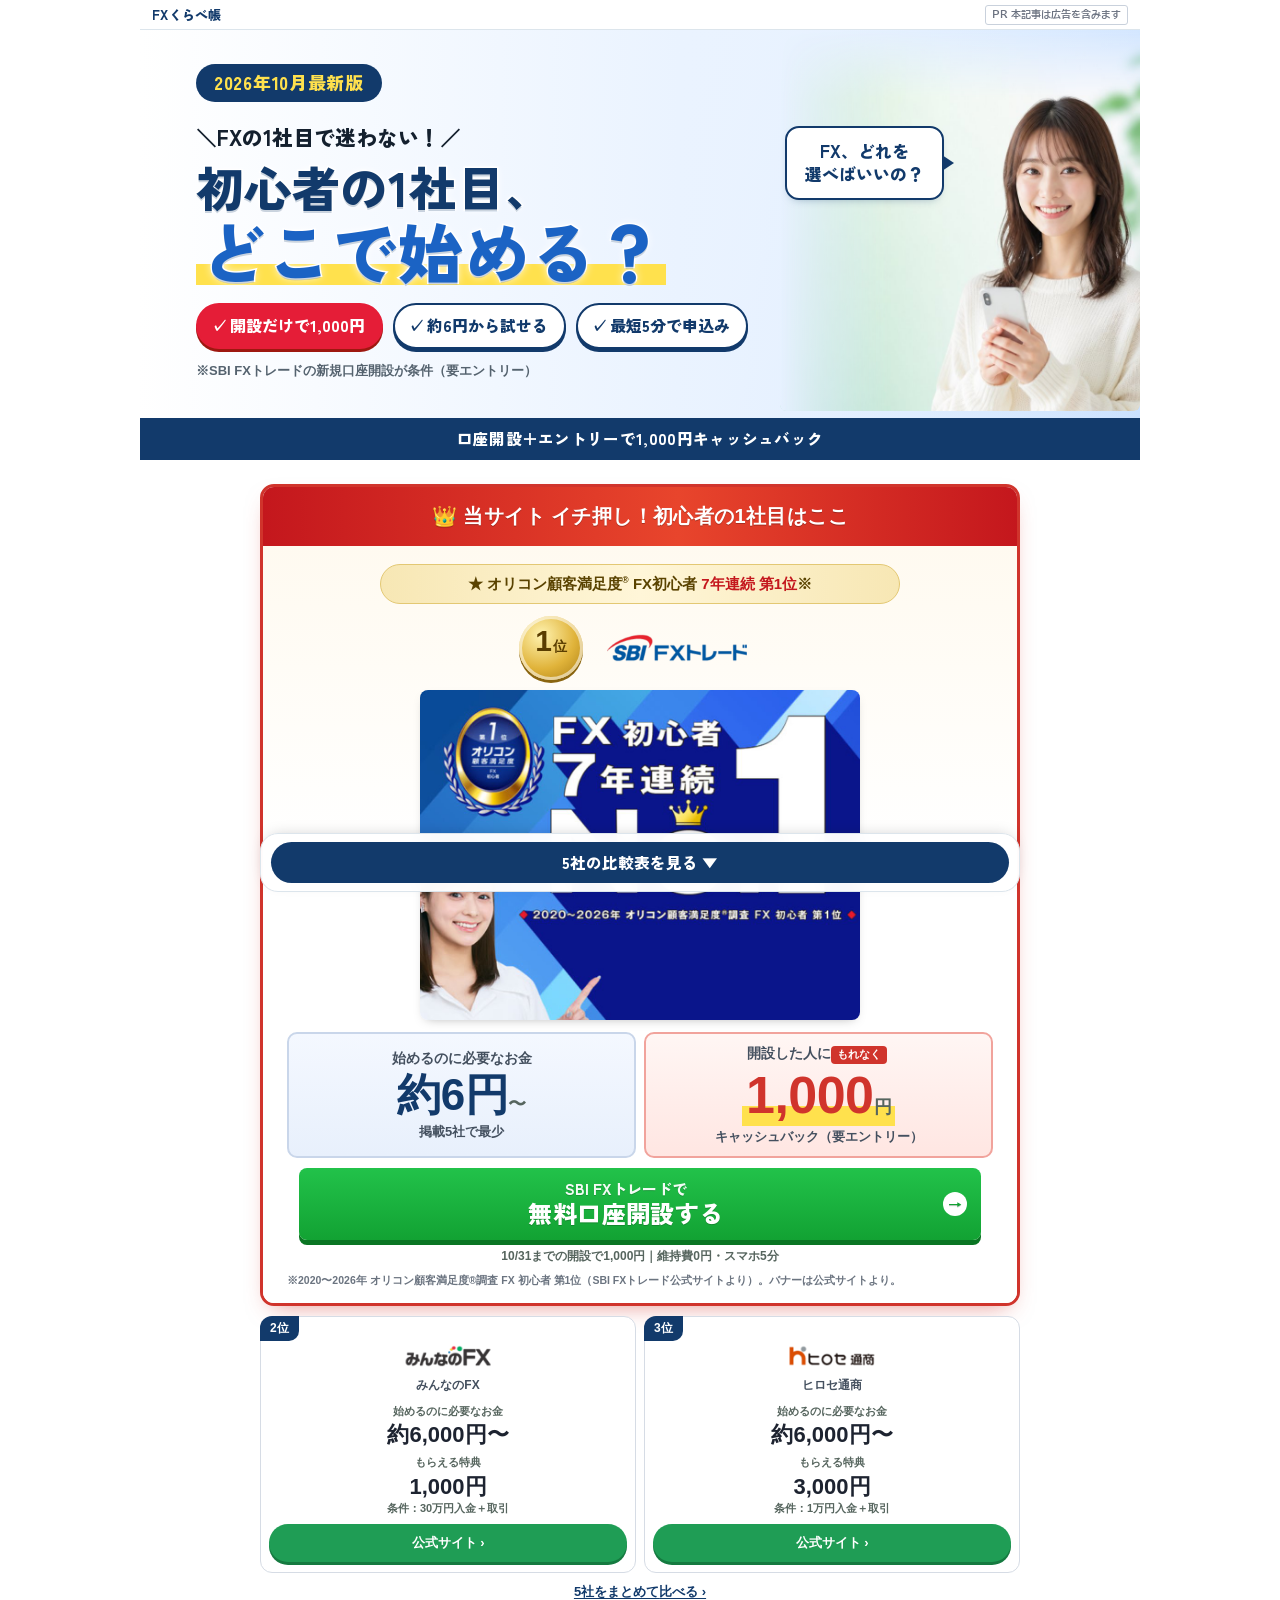
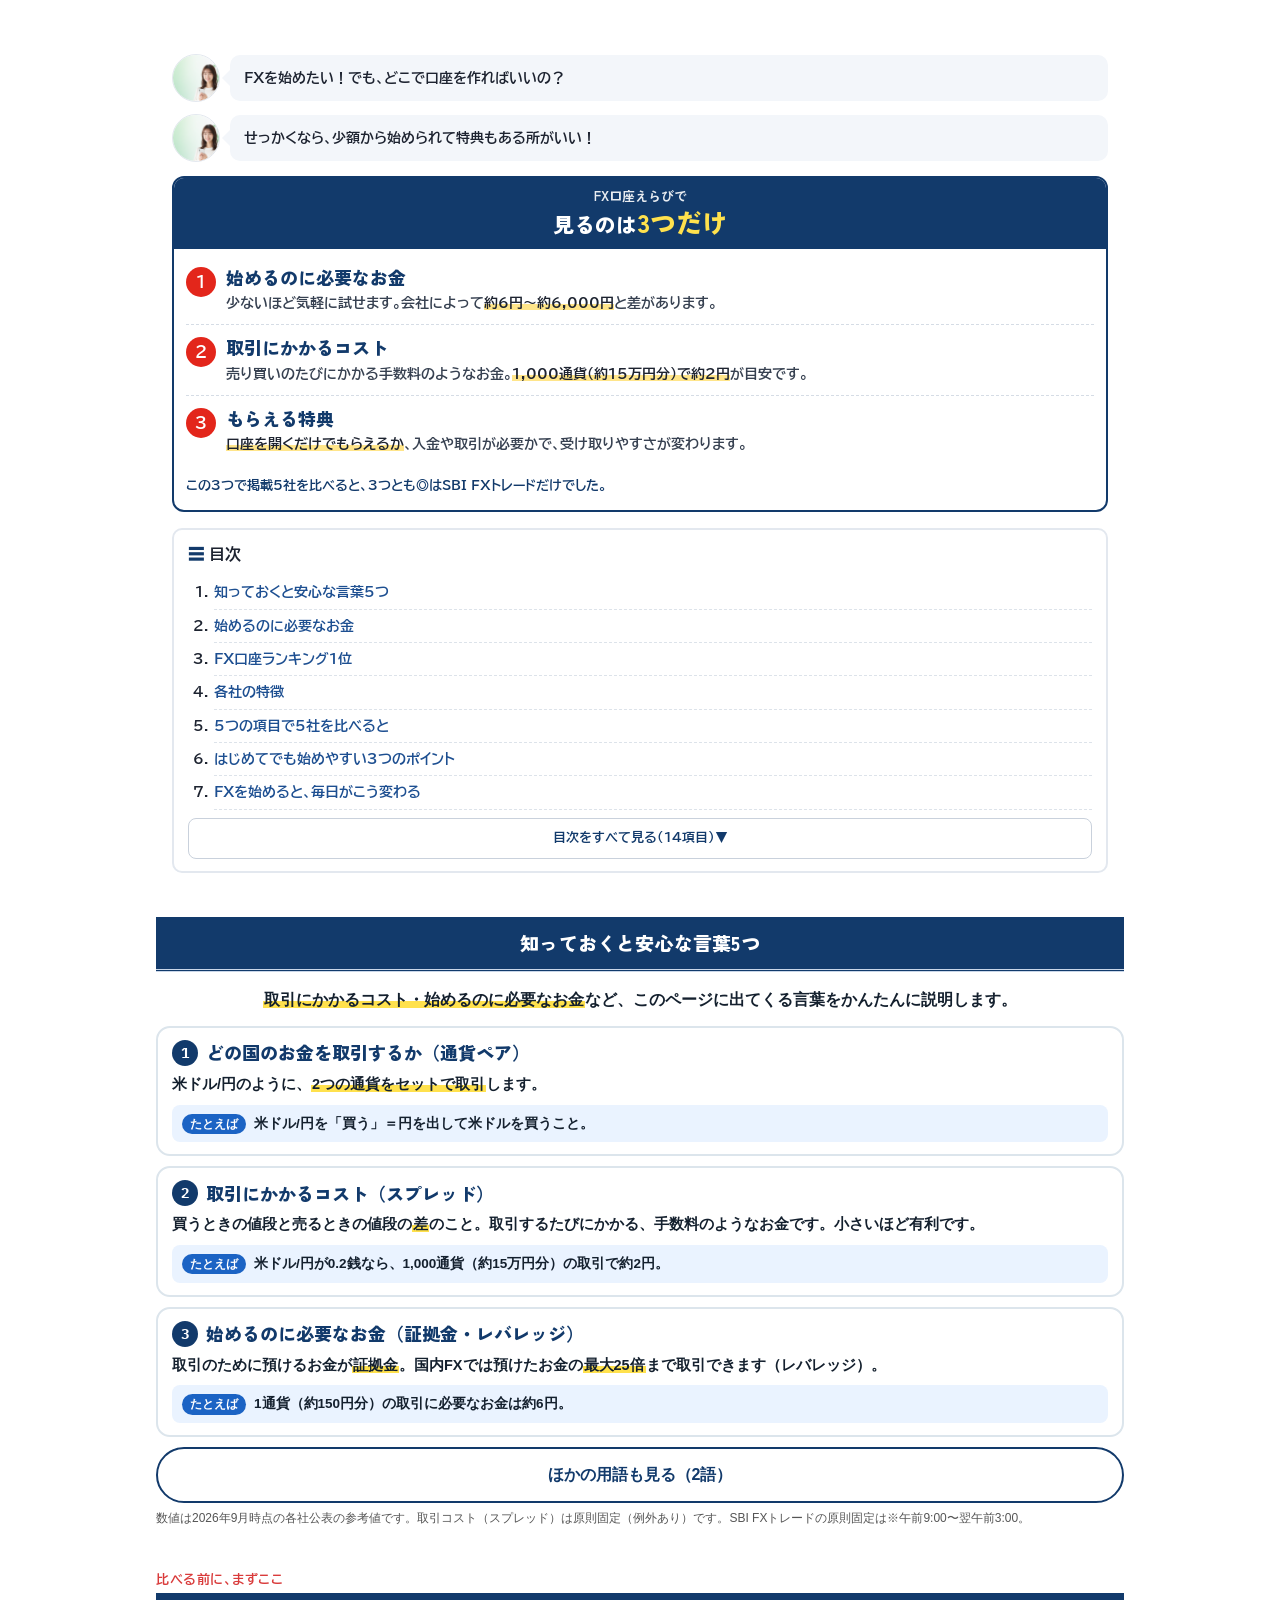
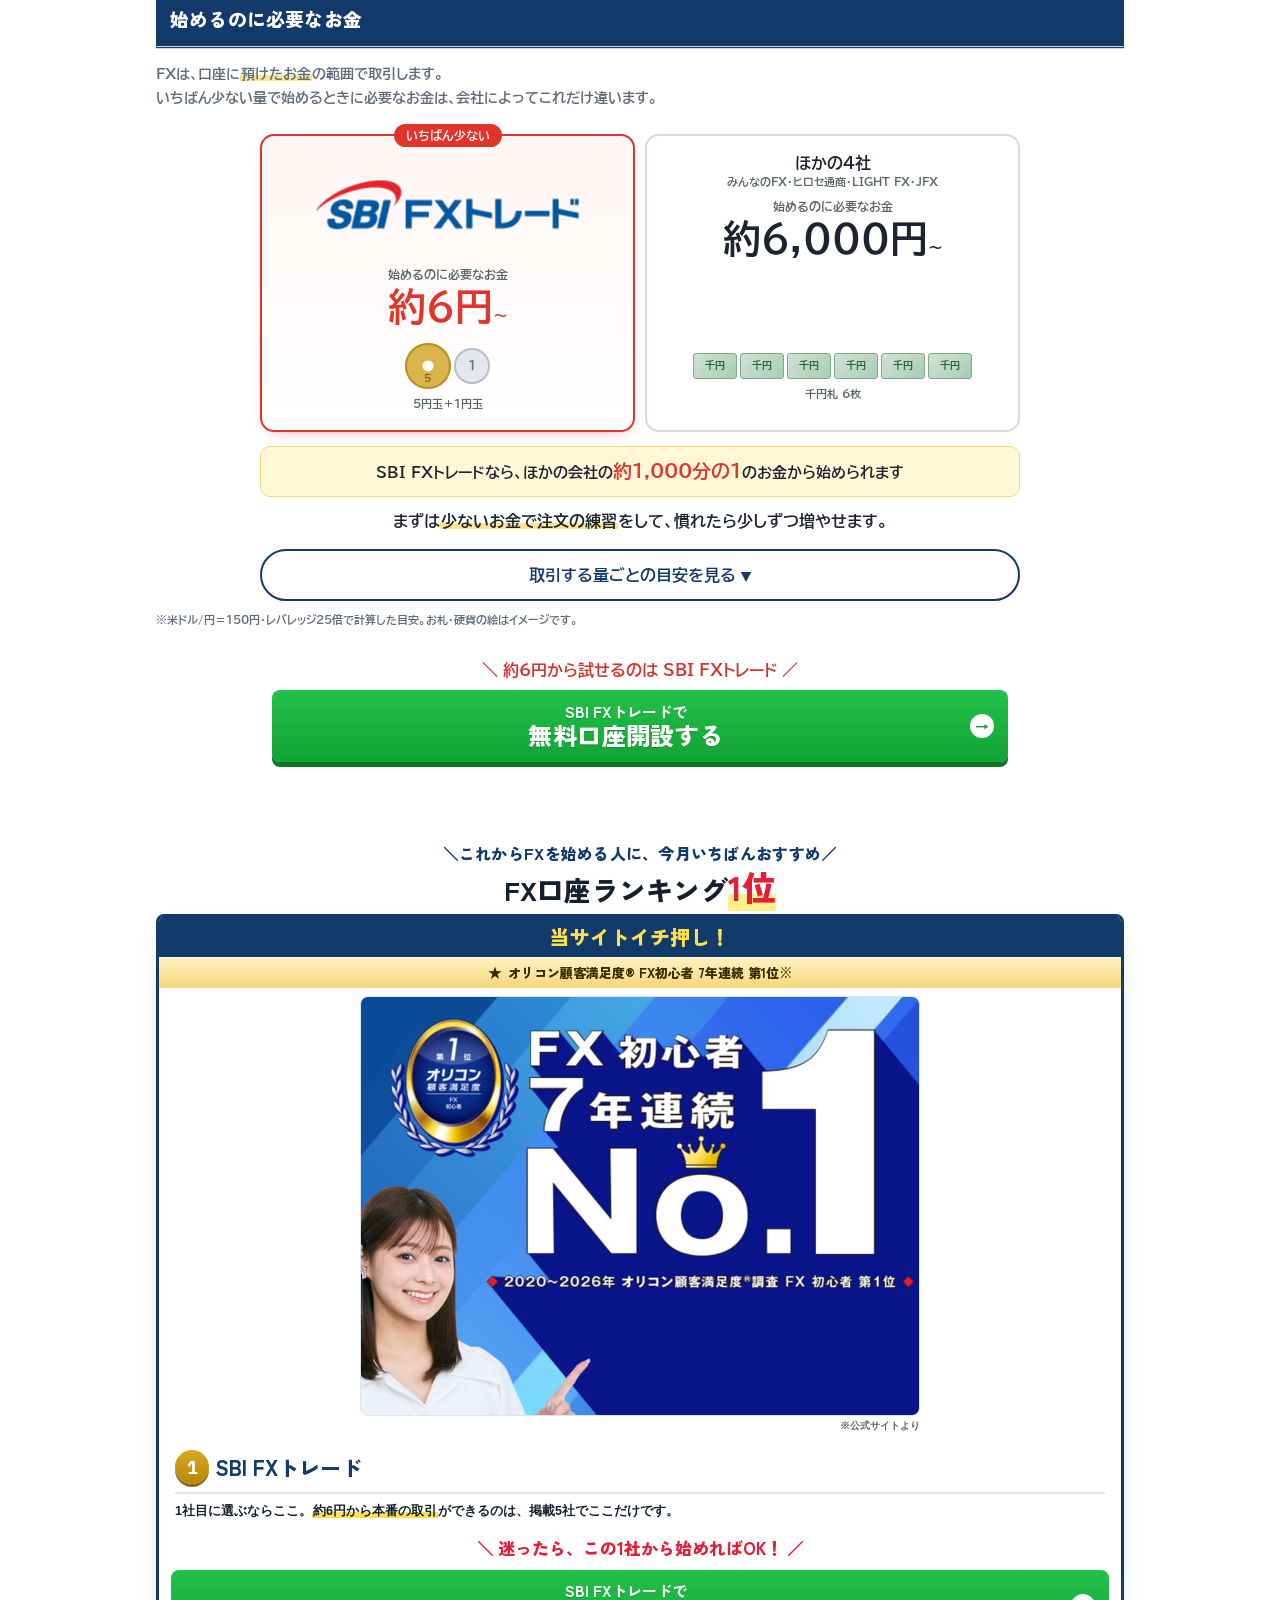
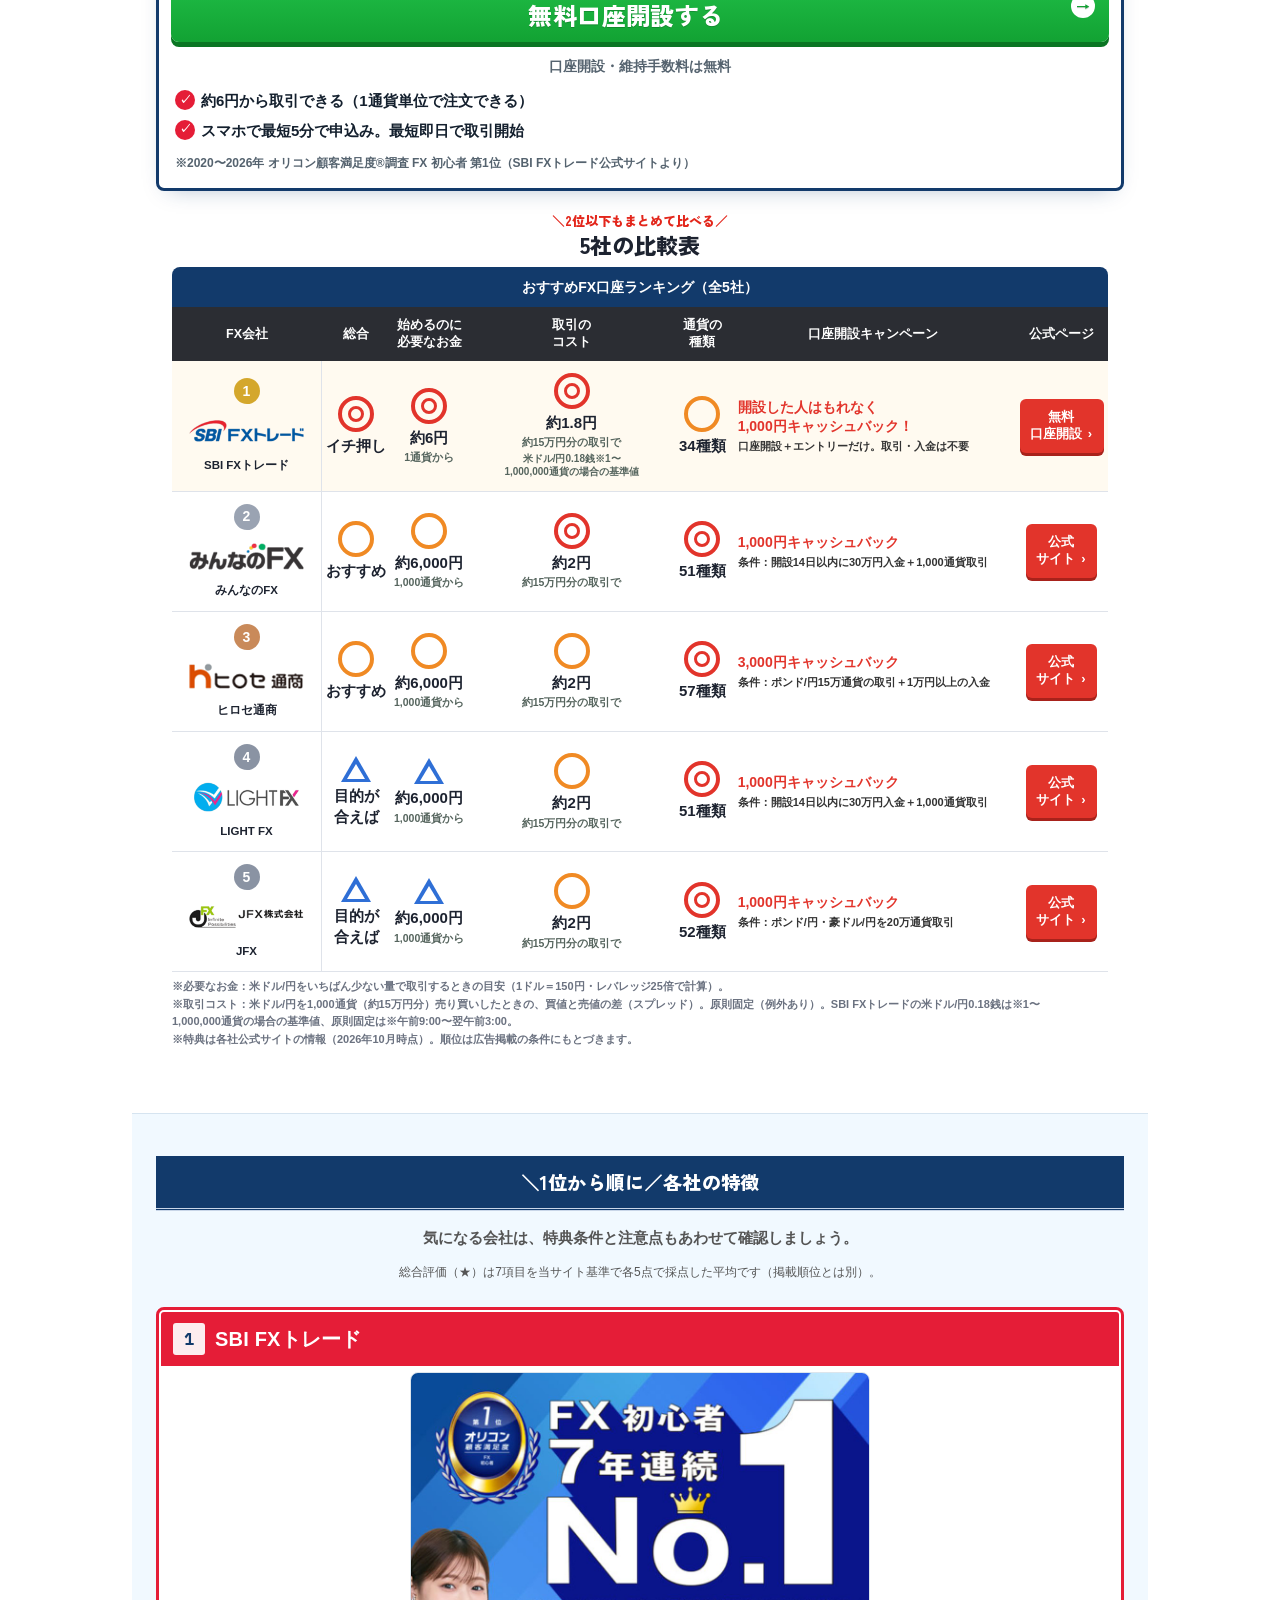
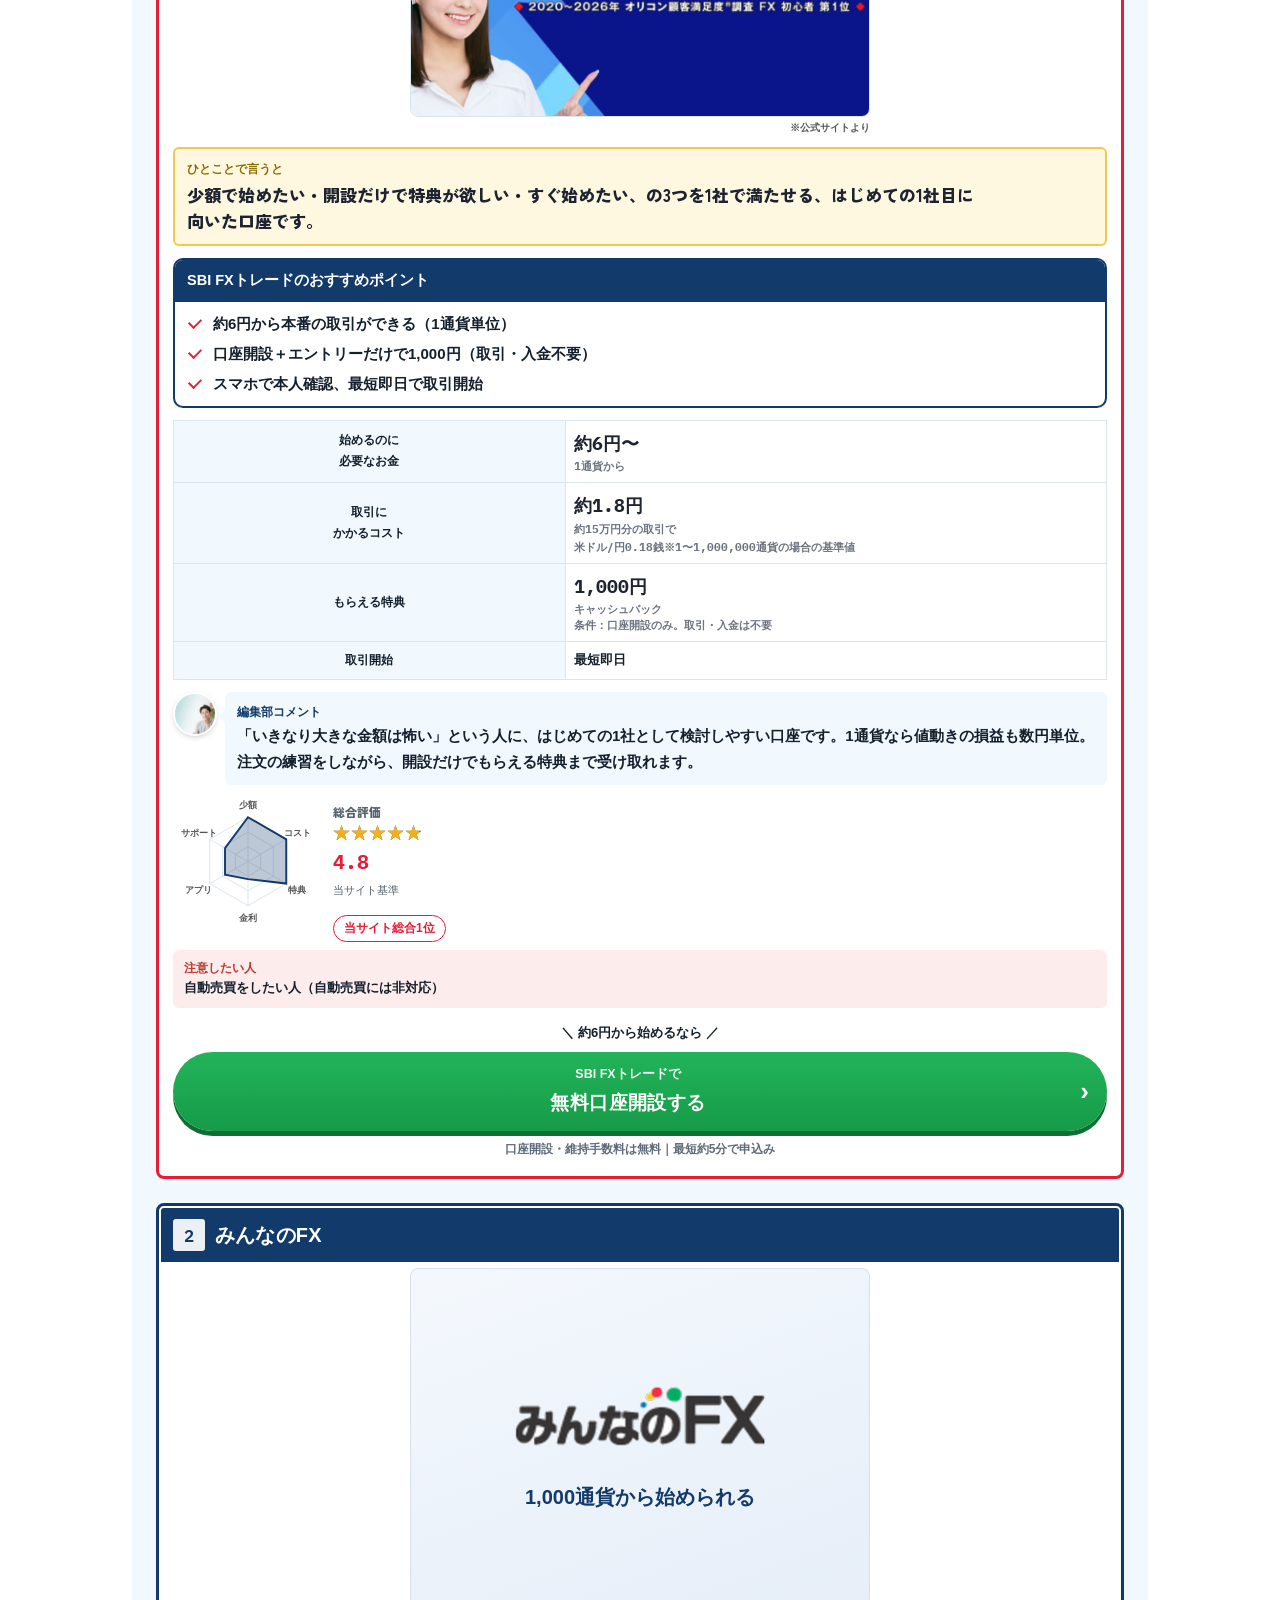
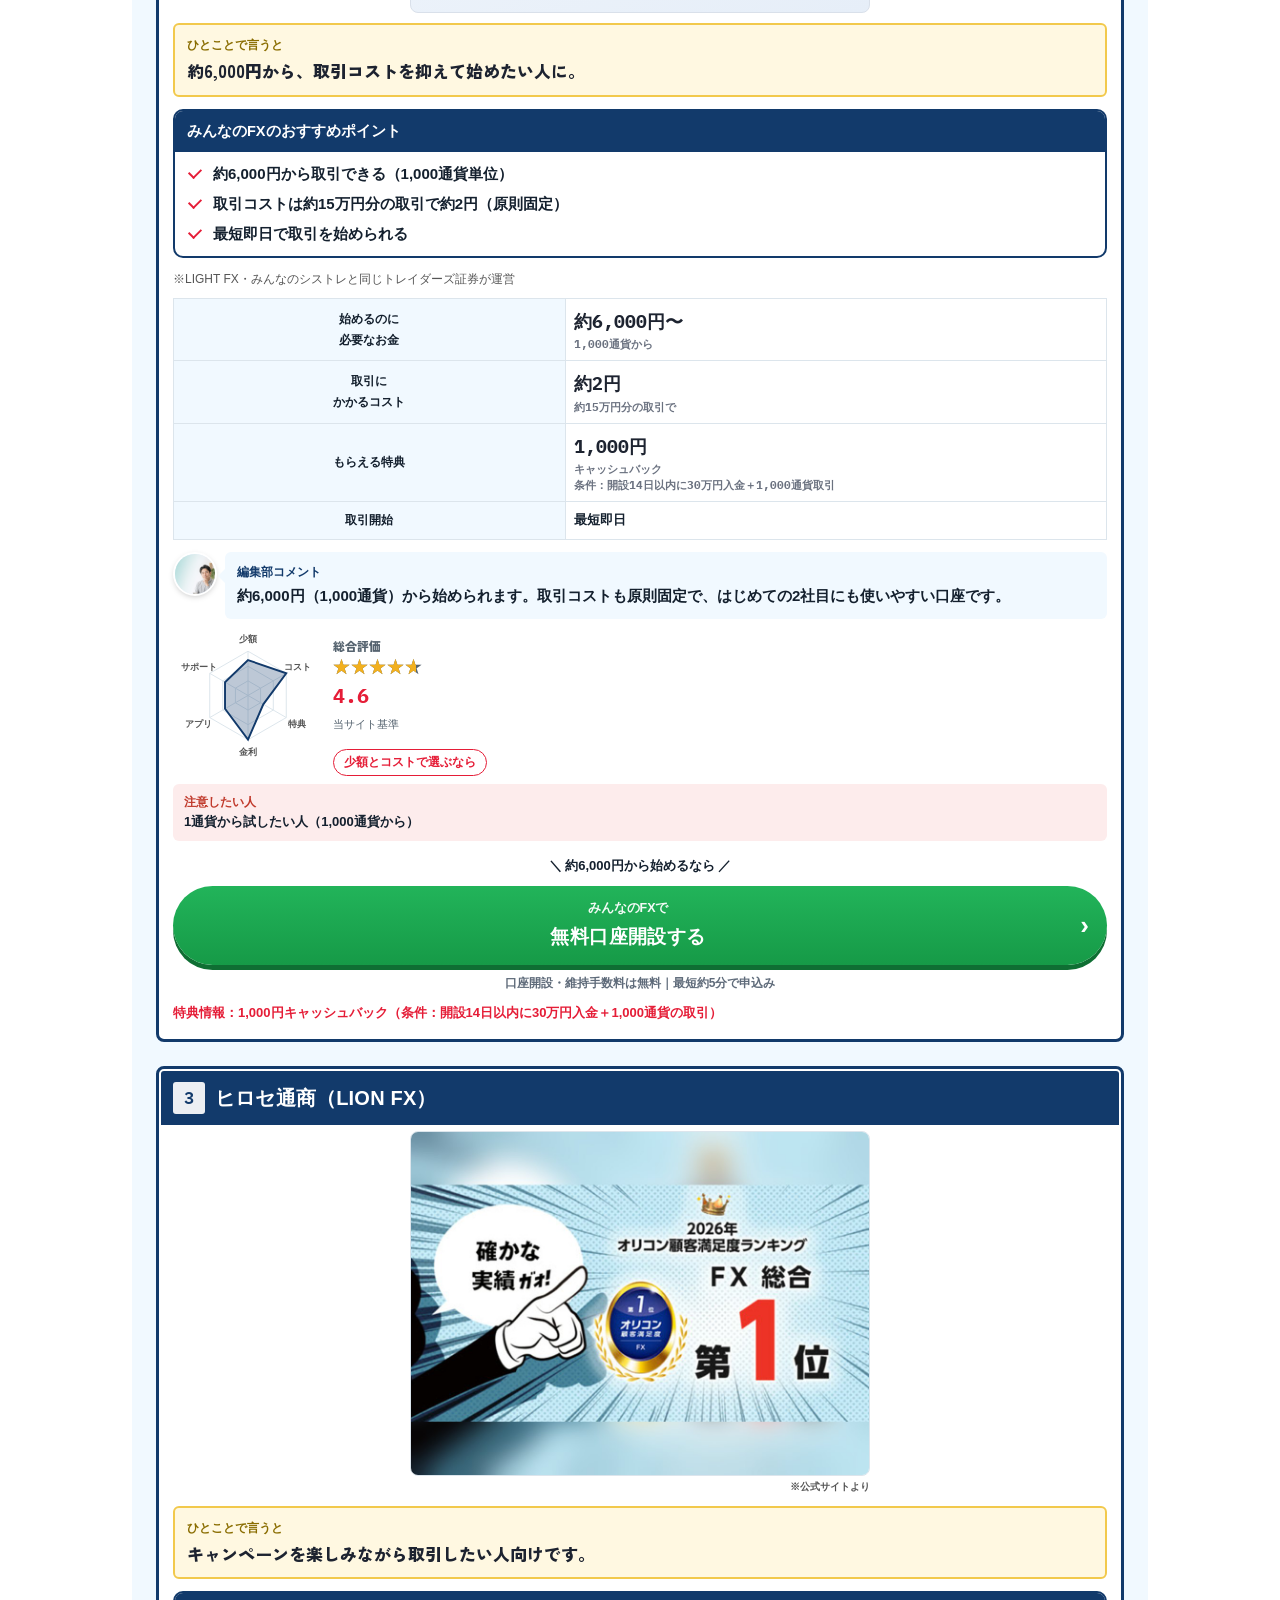
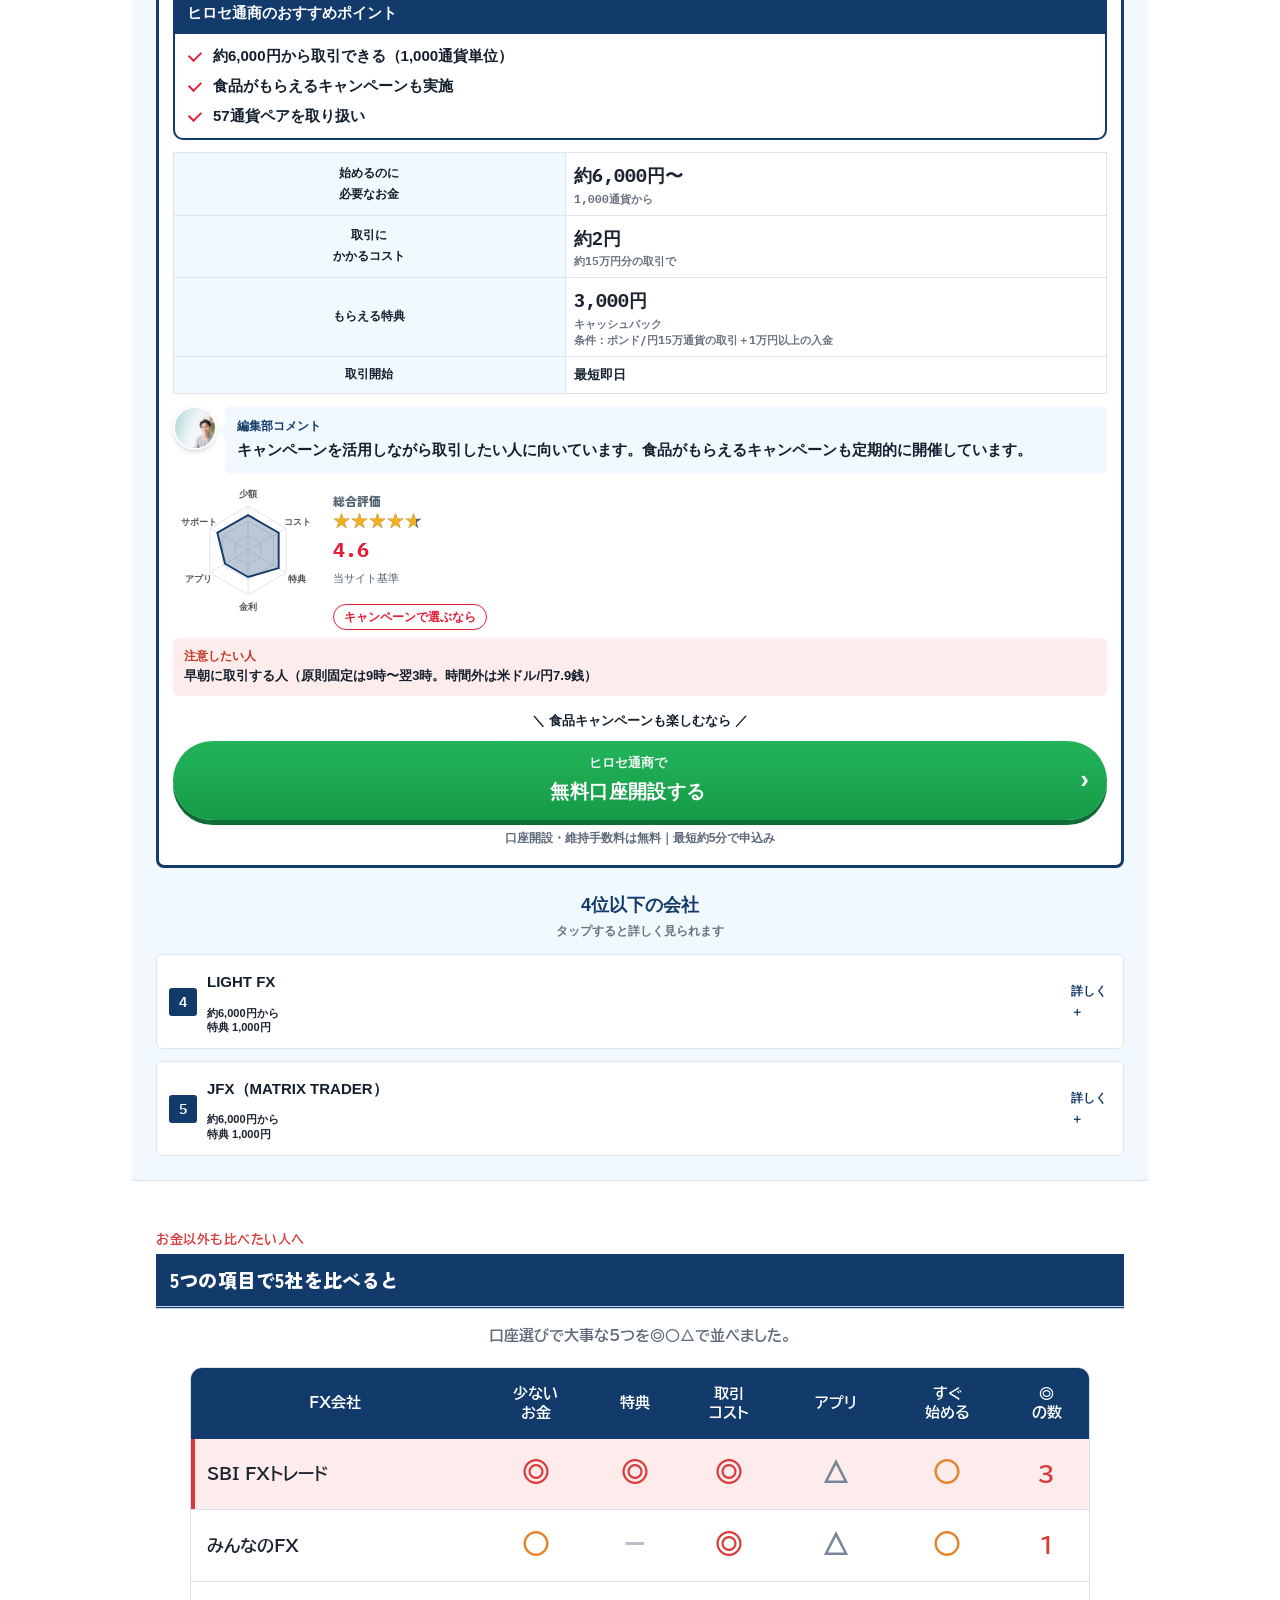
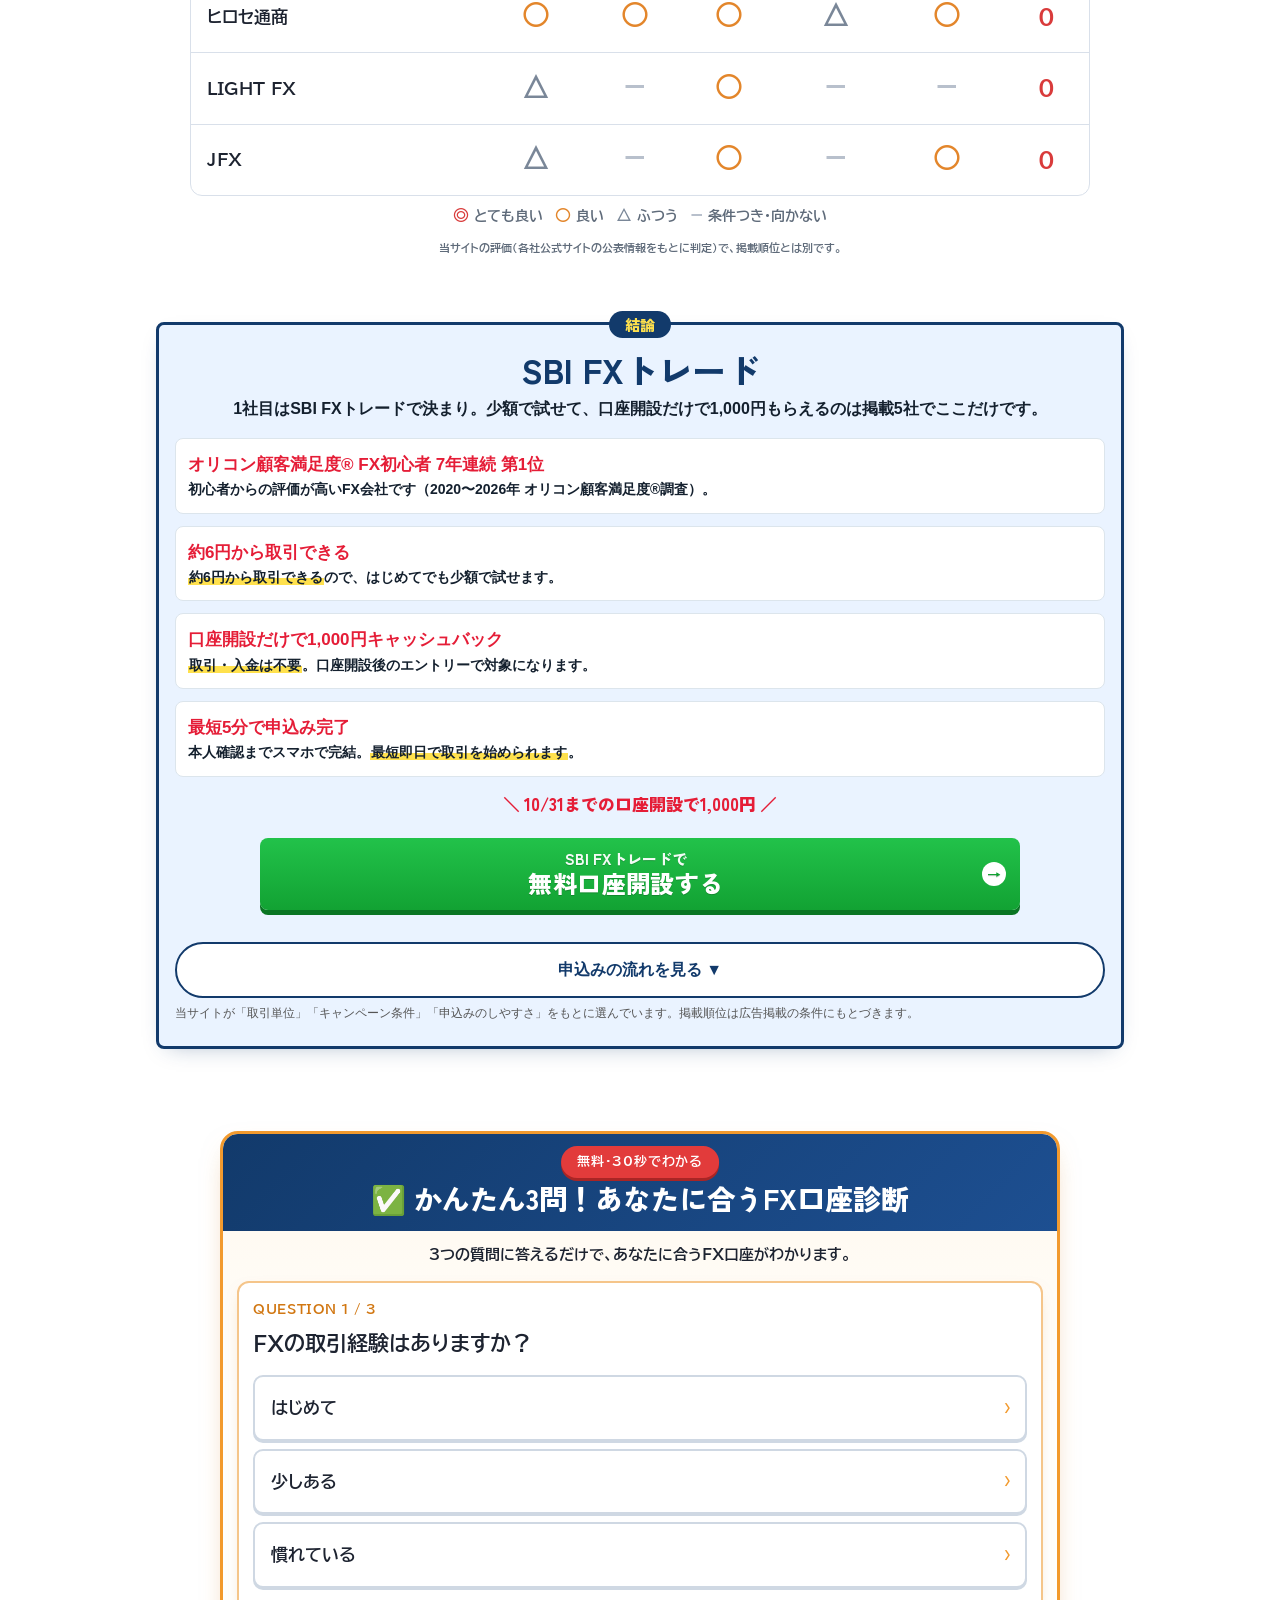
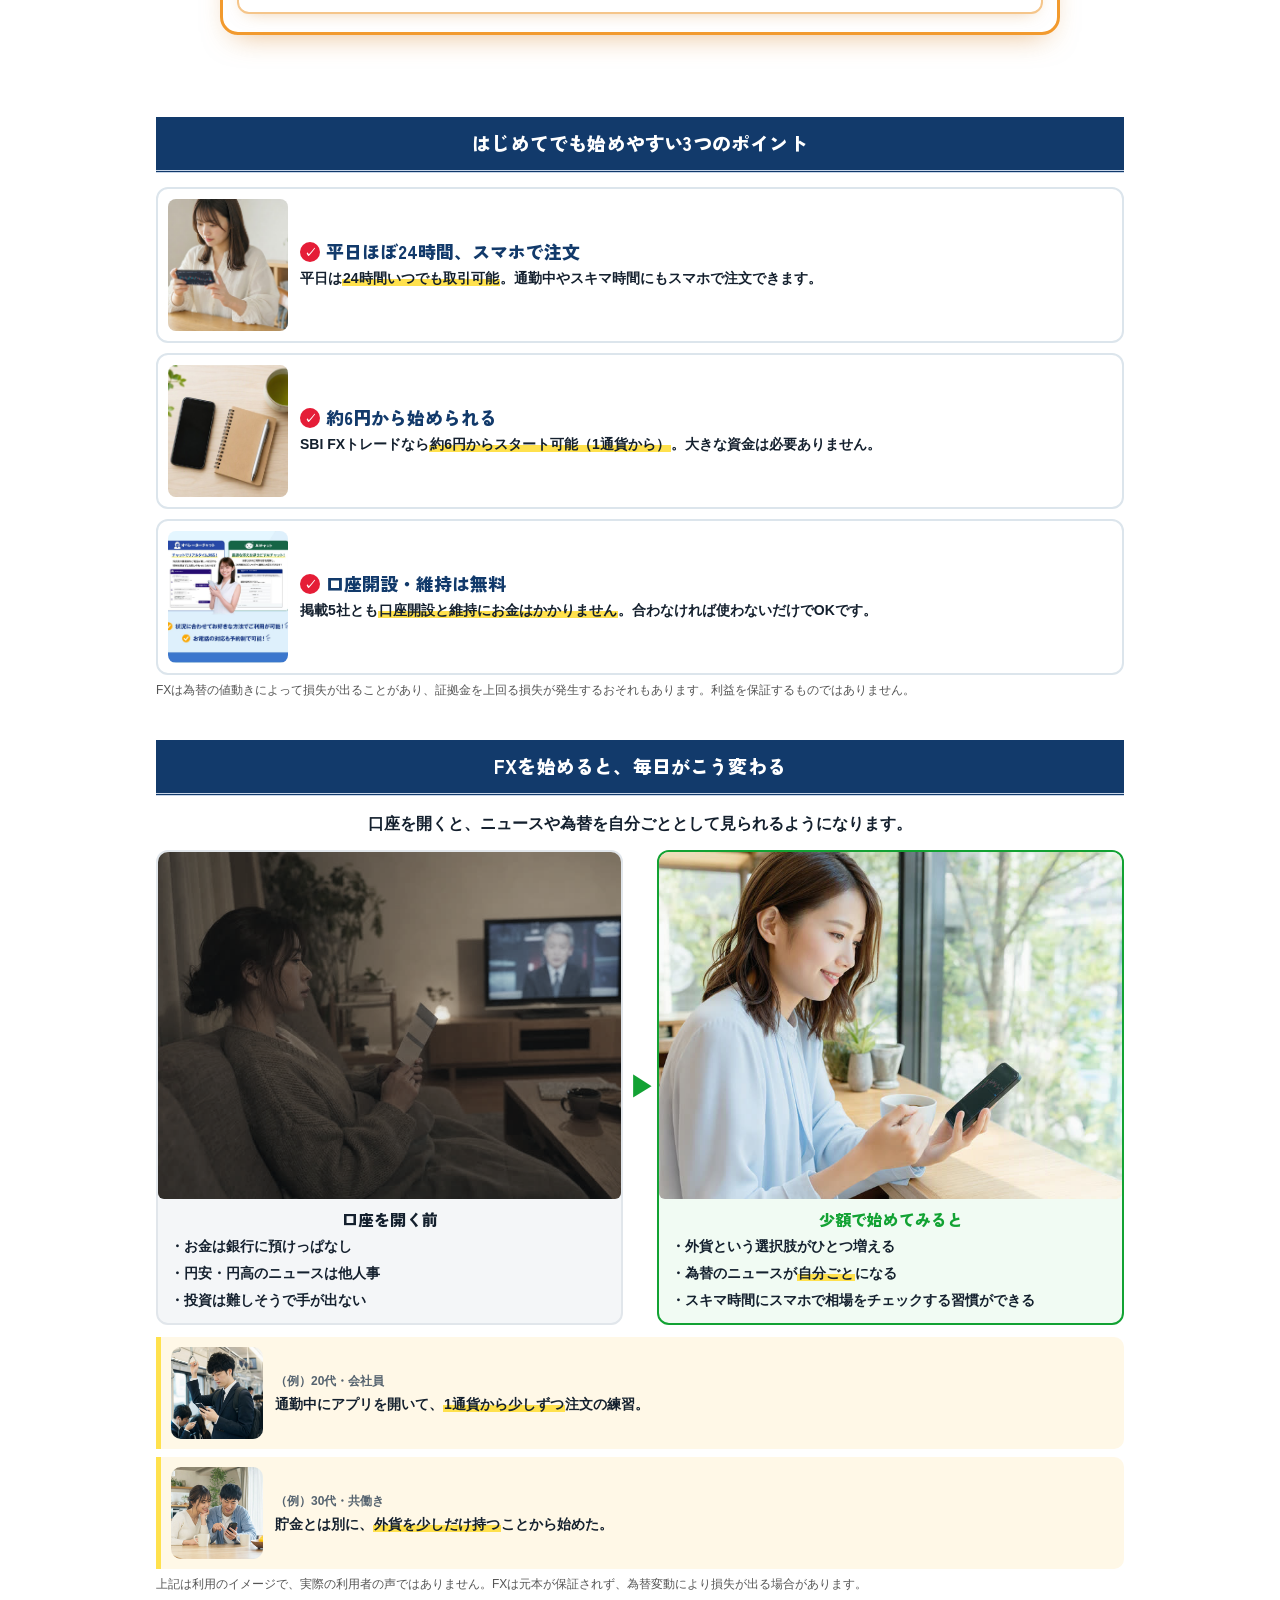
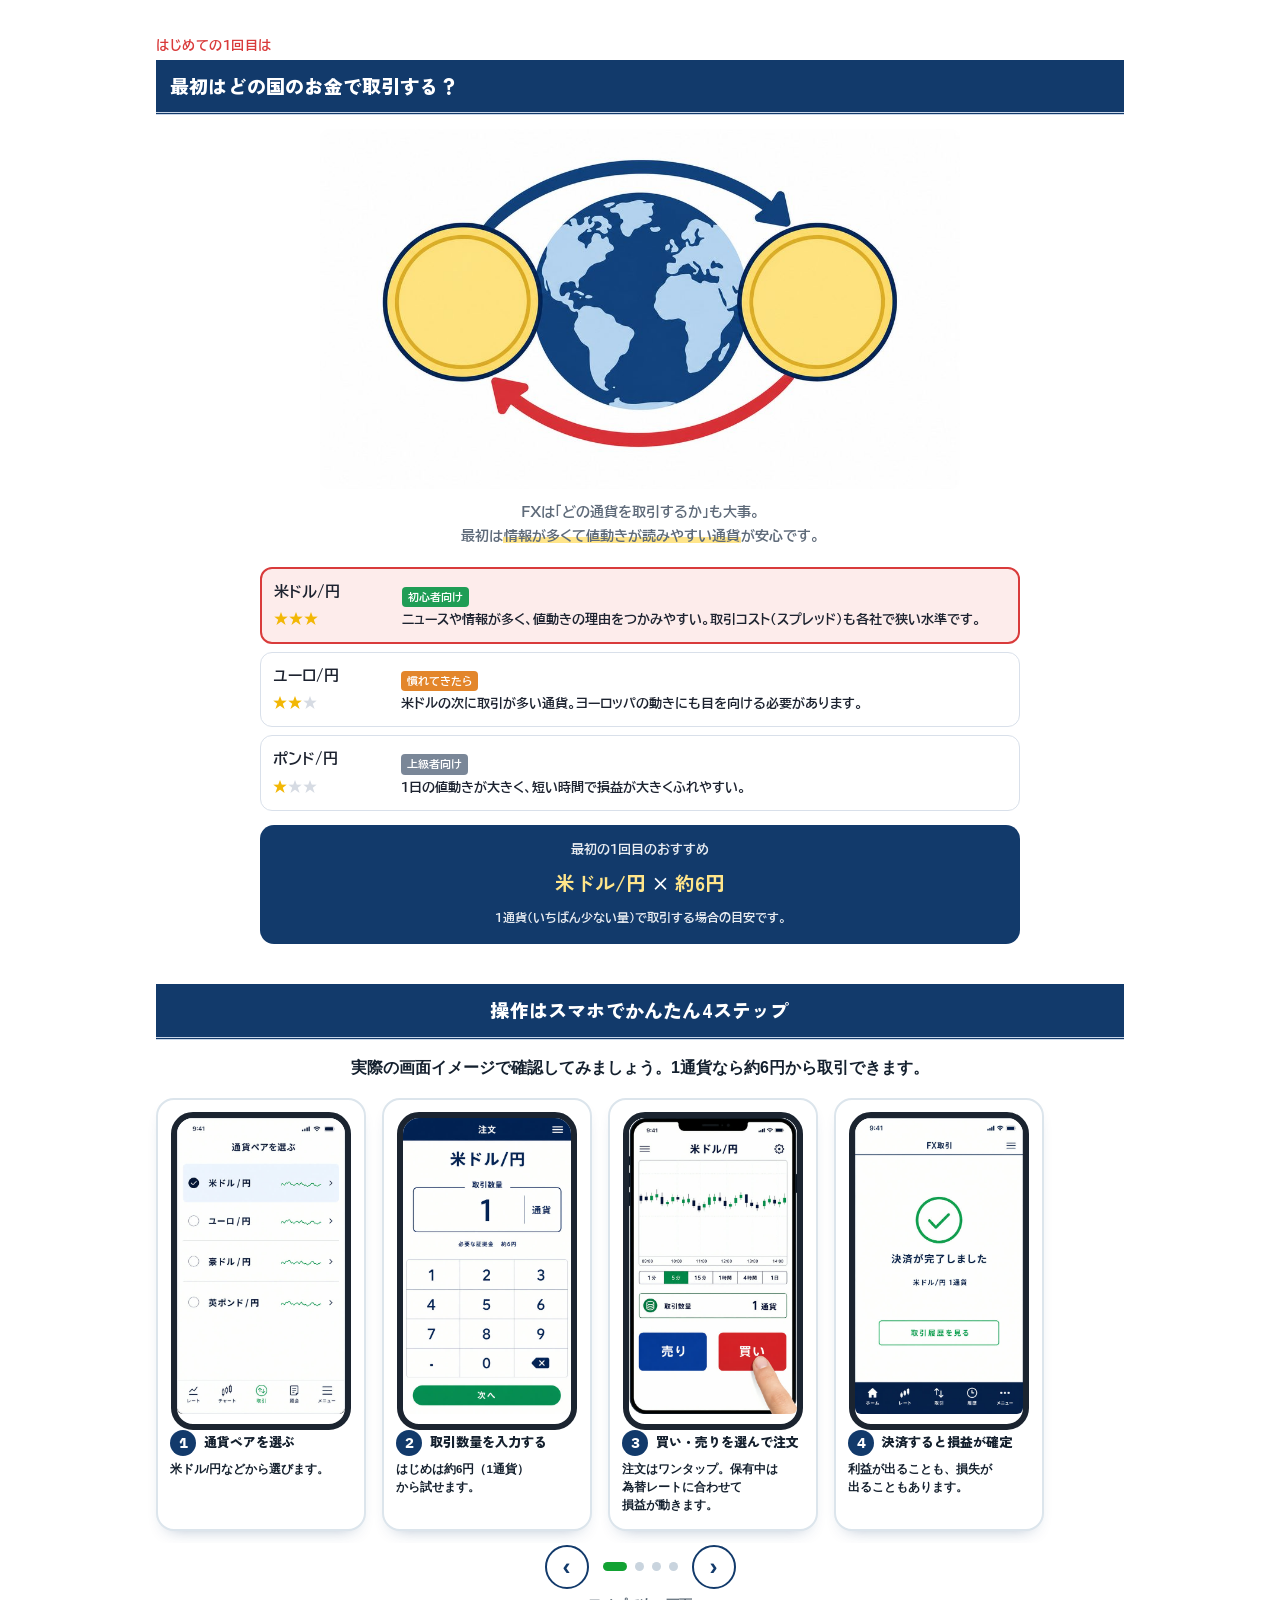
==== commit 74f9c08a: "PCのFV：上下の余白を詰め、写真を大きく右端へ、吹き出しを顔の横に Co-Authored-By: Claude Opus 5.5 <noreply@anthropic.com>" ====
--- a/r-14252235/index.html
+++ b/r-14252235/index.html
@@ -1804,7 +1804,7 @@
 /* 試算の棒は受け取りの見込みなので、損失ライン（--caution）と同じくらい見える濃さに */
 .swap-chart .bar{fill:var(--accent);opacity:.8}
 </style>
-<link rel="stylesheet" href="zukai.css?v=20261021d">
+<link rel="stylesheet" href="zukai.css?v=20261021e">
 </head><body>
 <!-- Google Tag Manager (noscript) -->
 <noscript><iframe src="https://www.googletagmanager.com/ns.html?id=GTM-5BLP3X5V"
@@ -3369,5 +3369,5 @@
   }
 })(typeof window !== "undefined" ? window : globalThis);
 </script>
-<script src="zukai.js?v=20261021d"></script>
+<script src="zukai.js?v=20261021e"></script>
 </body></html>
--- a/r-14252235/zukai.css
+++ b/r-14252235/zukai.css
@@ -826,3 +826,17 @@
 .zk-mc2-nm small { font-size: 10.5px !important; color: #56655e; line-height: 1.4; }
 @media (max-width: 767px) { .zk-mc2-v { font-size: 26px !important; } .zk-mc2-v small { font-size: 13px; } .zk-mc2 { padding: 18px 8px 12px; } }
 .zk-mc2s { margin-top: 24px !important; row-gap: 22px !important; }
+
+/* PC FV：余白を詰め、写真を大きく、吹き出しを顔の横へ（2026-10-21） */
+@media (min-width: 1100px) {
+  .r2 .r2-hero { min-height: 0 !important; height: 430px !important; padding: 34px 56px 0 !important; box-sizing: border-box; }
+  .r2 .r2-photo { right: 10px !important; bottom: 49px !important; width: 360px !important; height: 381px !important; object-position: 50% 8% !important; }
+  .r2 .r2-bubble { right: 330px !important; top: 92px !important; font-size: 17px !important; padding: 12px 18px !important; z-index: 2; }
+  .r2 .r2-bubble::after { left: auto !important; right: -12px !important; top: 50% !important; bottom: auto !important; transform: translateY(-50%) !important; border: 8px solid transparent !important; border-left: 12px solid var(--r2-brand) !important; border-right: 0 !important; }
+  .r2 .r2-copy { max-width: 600px !important; }
+  .r2 .r2-title span { font-size: 66px !important; }
+}
+@media (min-width: 1100px) {
+  .r2 .r2-photo { right: 0 !important; }
+  .r2 .r2-bubble { right: 196px !important; top: 96px !important; }
+}
